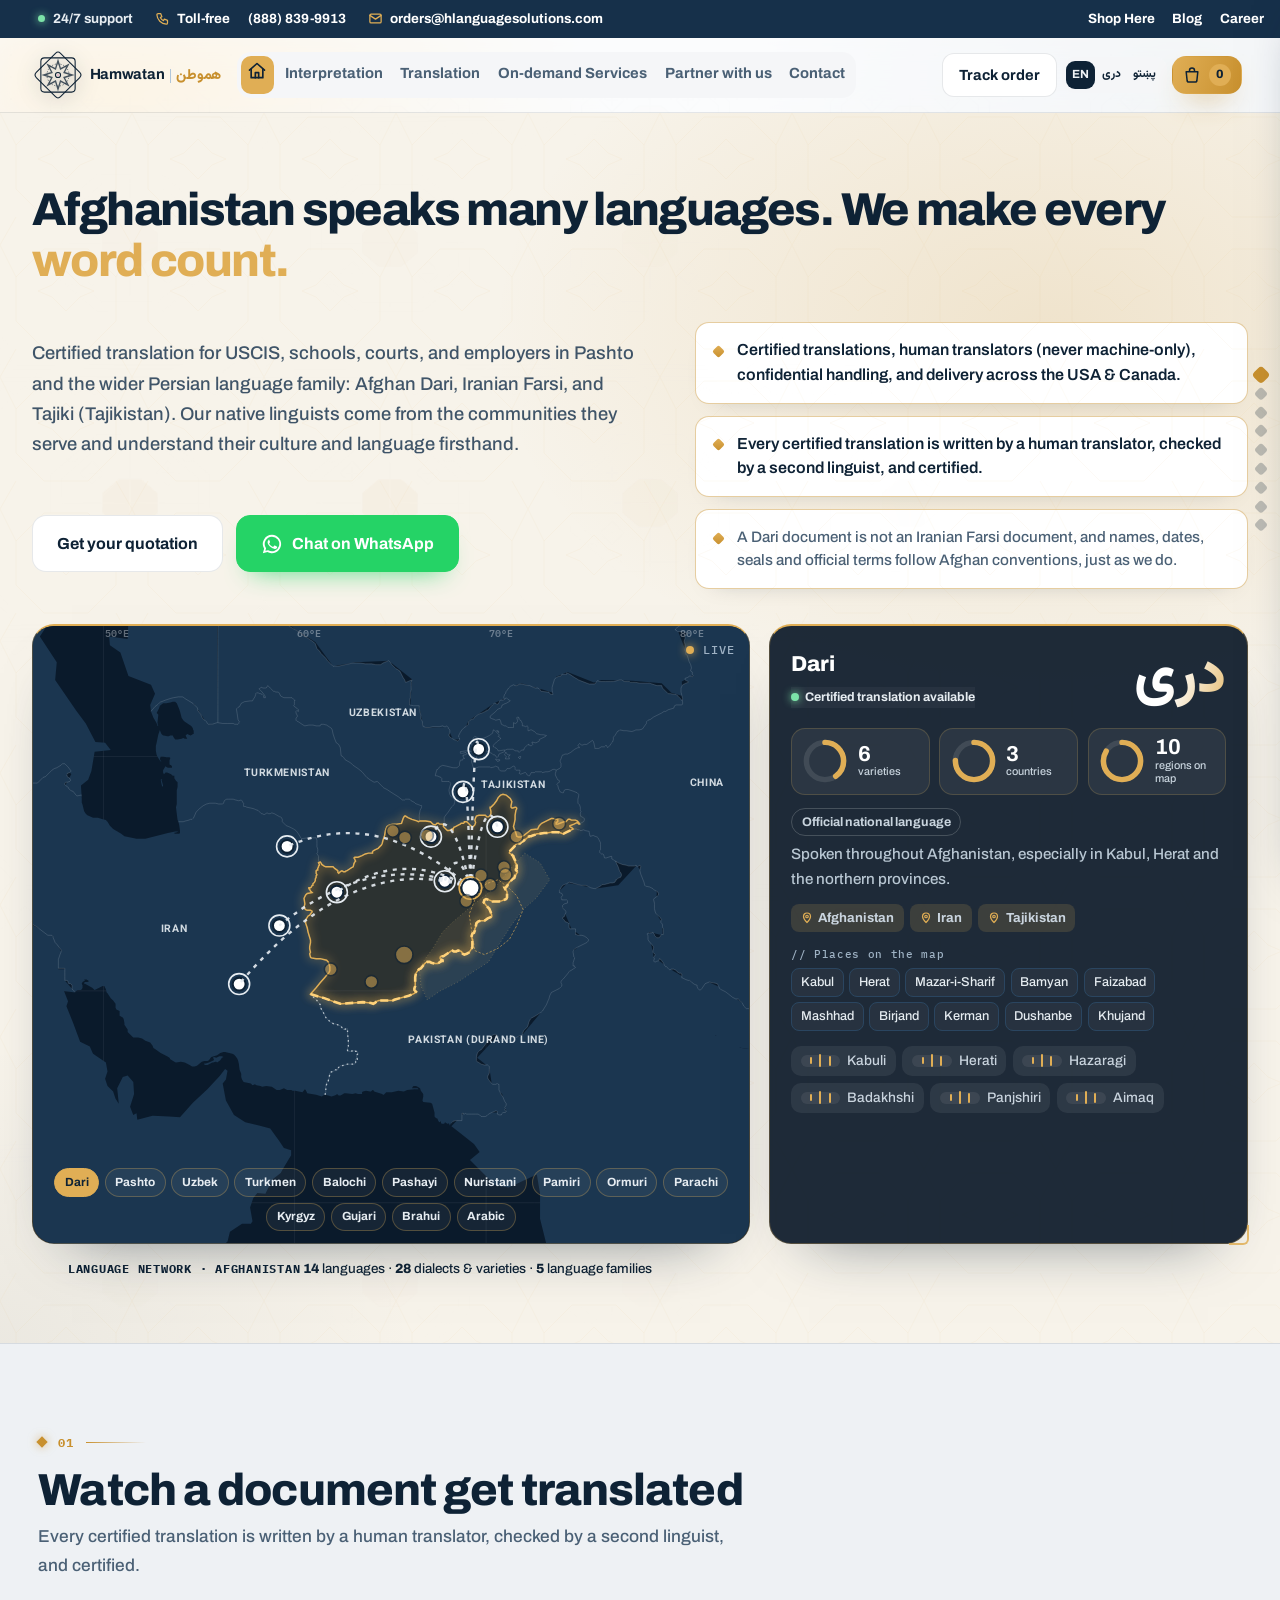
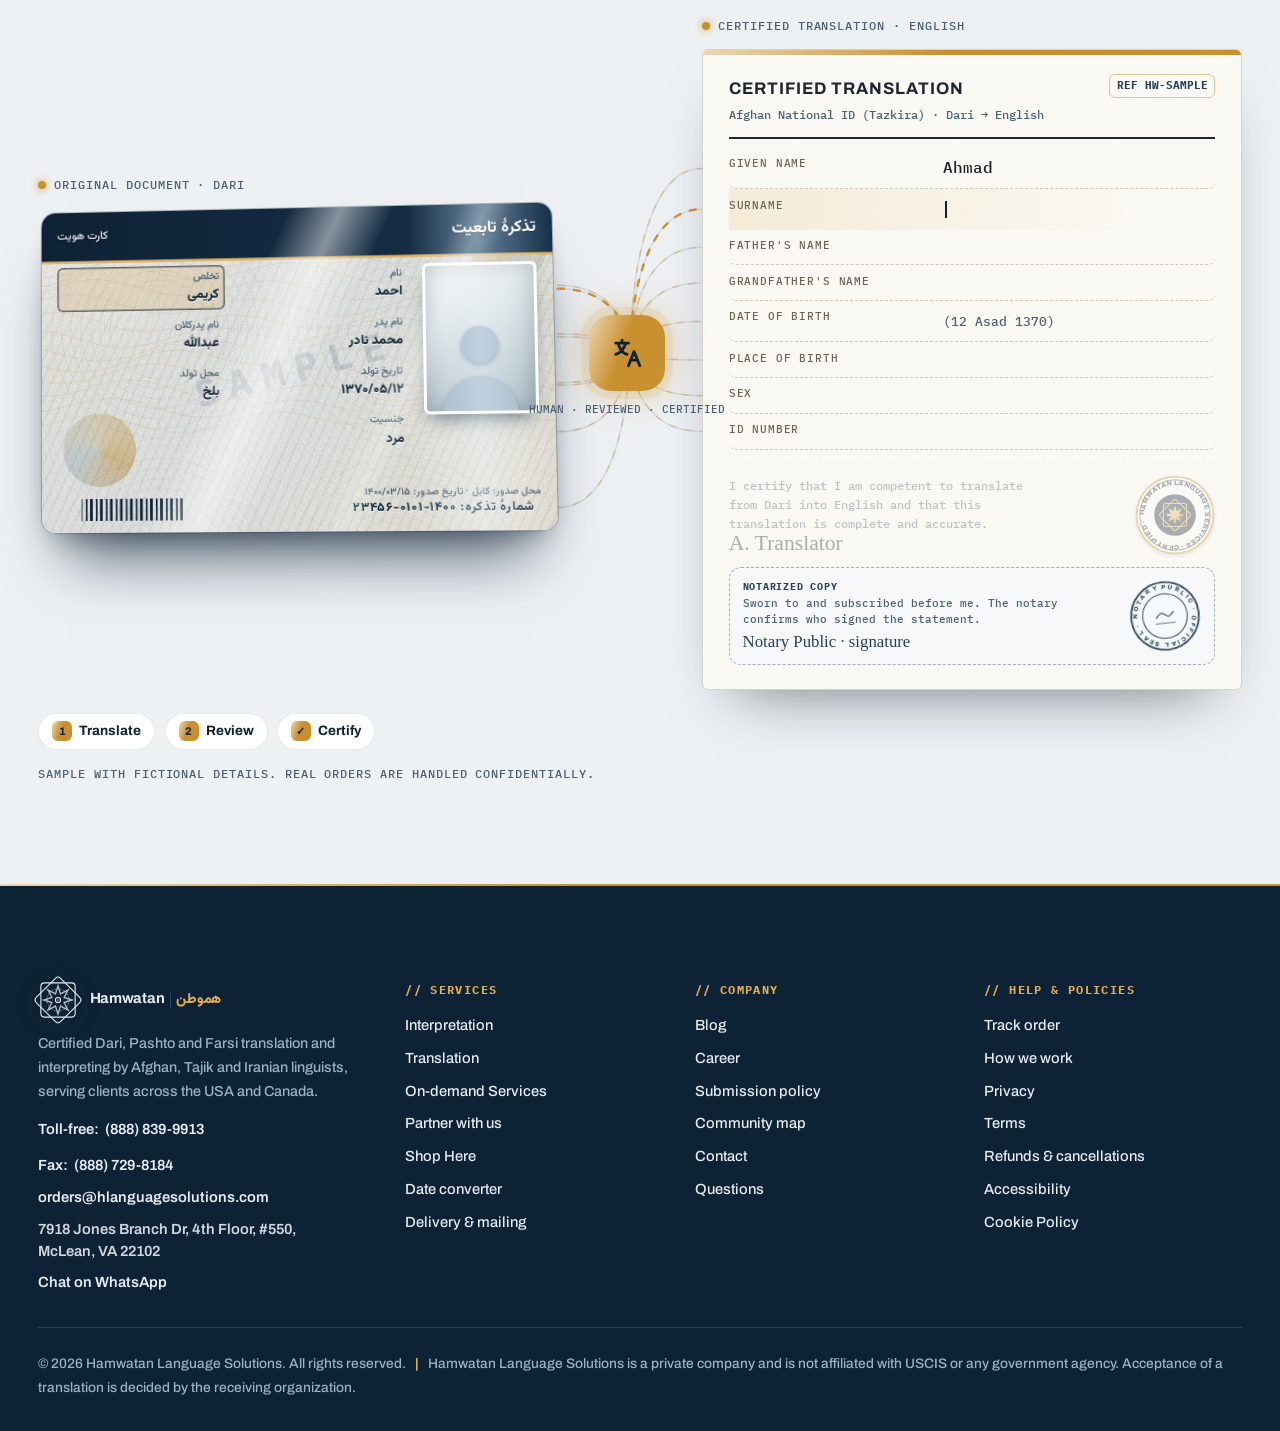
==== index.html @ f6e19a06 "Add files via upload" ====
<!DOCTYPE html>
<html lang="en" dir="ltr">
<head>
<meta charset="utf-8">
<meta name="robots" content="index, follow">
<meta name="viewport" content="width=device-width, initial-scale=1">
<title>Hamwatan Language Solutions | Certified Dari, Pashto & Farsi Translation</title>
<meta name="description" content="Certified Dari, Pashto and Farsi translation for USCIS, schools, courts and employers, by Afghan, Tajik and Iranian linguists, plus medical and community interpreting.">
<link rel="canonical" href="https://hlanguagesolutions.com/">
<meta name="keywords" content="Dari translation, Pashto translation, Farsi translation, certified translation, USCIS translation, medical interpreting, Dari interpreter, Pashto interpreter">
<meta property="og:type" content="website">
<meta property="og:site_name" content="Hamwatan Language Solutions">
<meta property="og:title" content="Hamwatan Language Solutions | Certified Dari, Pashto & Farsi Translation">
<meta property="og:description" content="Certified Dari, Pashto and Farsi translation for USCIS, schools, courts and employers, by Afghan, Tajik and Iranian linguists, plus medical and community interpreting.">
<meta property="og:url" content="https://hlanguagesolutions.com/">
<meta property="og:locale" content="en_US">
<meta property="og:locale:alternate" content="fa_AF">
<meta property="og:locale:alternate" content="ps_AF">
<meta name="twitter:card" content="summary">
<meta name="twitter:title" content="Hamwatan Language Solutions | Certified Dari, Pashto & Farsi Translation">
<meta name="twitter:description" content="Certified Dari, Pashto and Farsi translation for USCIS, schools, courts and employers, by Afghan, Tajik and Iranian linguists, plus medical and community interpreting.">
<script type="application/ld+json">{"@context": "https://schema.org", "@type": "ProfessionalService", "name": "Hamwatan Language Solutions", "url": "https://hlanguagesolutions.com/", "description": "Certified Dari, Pashto and Farsi translation for USCIS, schools, courts and employers, by Afghan, Tajik and Iranian linguists, plus medical and community interpreting.", "areaServed": ["United States", "Canada"], "knowsLanguage": ["Dari", "Pashto", "Persian"], "serviceType": ["Certified translation", "Medical interpreting", "Telephone interpreting", "Video remote interpreting", "Website localization", "Document translation for USCIS"], "availableLanguage": ["English", "Dari", "Pashto", "Persian"]}</script>
<link rel="icon" href="data:image/svg+xml,%3Csvg xmlns=%27http://www.w3.org/2000/svg%27 viewBox=%270 0 56 56%27%3E%3Crect x=%2712%27 y=%2712%27 width=%2732%27 height=%2732%27 rx=%274%27 fill=%27%230E2235%27/%3E%3Crect x=%2712%27 y=%2712%27 width=%2732%27 height=%2732%27 rx=%274%27 fill=%27%2324405A%27 transform=%27rotate(45 28 28)%27/%3E%3Ccircle cx=%2728%27 cy=%2728%27 r=%275.2%27 fill=%27%23C8902E%27/%3E%3C/svg%3E">
<link rel="preconnect" href="https://fonts.googleapis.com">
<link rel="preconnect" href="https://fonts.gstatic.com" crossorigin>
<link href="https://fonts.googleapis.com/css2?family=Archivo:wght@400;500;600;700;800;900&family=IBM+Plex+Mono:wght@500;600;700&family=Vazirmatn:wght@400;500;700;800&family=Noto+Naskh+Arabic:wght@400;700&display=swap" rel="stylesheet">
<style>
@property --ang{syntax:"<angle>";inherits:false;initial-value:0deg}
:root{
  color-scheme:light;
  --bg:#EEF1F4; --surface:#FFFFFF; --ink:#0E2235; --muted:#4A6075; --line:rgba(14,34,53,.10); --soft:#E4E9EE;
  --g1:#C8902E; --g2:#E0AE55; --g3:#C8902E; --gt:#24405A; --pt:#24405A; --coral:#C2412D;
  --grad:linear-gradient(110deg,#EAD7B0,#C8902E 45%,#C8902E);
  --deep:#FFFFFF; --deep2:#EEF1F4; --on-deep:#0E2235; --on-deep-muted:#4A6075;
  --focus:#C8902E; --r:18px;
  --latin:"Archivo","Segoe UI",Roboto,Arial,sans-serif;
  --display:"Archivo","Segoe UI",sans-serif;
  --mono:"IBM Plex Mono",ui-monospace,Consolas,monospace;
  --rtl:"Vazirmatn","Noto Naskh Arabic","Segoe UI",Tahoma,sans-serif;
}
*{box-sizing:border-box}
html{scroll-behavior:smooth;scroll-padding-top:84px}
body{overflow-x:hidden;margin:0;background:var(--bg);color:var(--ink);font:500 1.0625rem/1.65 var(--latin);-webkit-font-smoothing:antialiased}
[dir=rtl] body{font-family:var(--rtl);font-weight:400;font-size:1.08rem;line-height:1.9}
a{color:var(--g1)}
button{font:inherit;color:inherit}
:focus-visible{outline:3px solid var(--focus);outline-offset:3px;border-radius:8px}
.wrap{max-width:1200px;margin:0 auto;padding:0 1.25rem}
h1,h2,h3{margin:0 0 .6rem;line-height:1.05;font-family:var(--display);font-weight:800;letter-spacing:-.025em}
h3{font-size:1.12rem;letter-spacing:-.01em}
[dir=rtl] h1,[dir=rtl] h2,[dir=rtl] h3{font-family:var(--rtl);font-weight:800;letter-spacing:0;line-height:1.45}
h2{font-size:clamp(1.9rem,3.6vw,2.8rem)}
.gtext{background:var(--grad);-webkit-background-clip:text;background-clip:text;color:transparent}
.sub{color:var(--muted);max-width:40em;margin:0 0 2.25rem;font-size:1.08rem}
section{padding:5.5rem 0;position:relative}
main{transition:opacity .18s ease}
main.switching{opacity:.15}
.ltr{direction:ltr;unicode-bidi:isolate}
.kicker{display:inline-flex;align-items:center;gap:.5rem;font-size:.9rem;font-weight:700;color:var(--gt);margin-bottom:.9rem}
.kicker::before{content:"";width:22px;height:3px;border-radius:3px;background:var(--grad)}
.icon-tile{width:48px;height:48px;flex:none;border-radius:14px;display:grid;place-items:center;background:var(--grad);color:#0E2235;box-shadow:0 10px 24px -12px rgba(200,144,46,.8)}
.icon-tile svg{width:24px;height:24px}

/* Buttons */
.btn{position:relative;overflow:hidden;white-space:nowrap;display:inline-flex;align-items:center;justify-content:center;gap:.55rem;padding:.9rem 1.5rem;border-radius:14px;font-weight:700;text-decoration:none;border:1.5px solid transparent;cursor:pointer;transition:transform .15s ease,box-shadow .25s ease,background .25s;font-size:1rem}
.btn:hover{transform:translateY(-2px)}
.btn.primary{background:var(--grad);background-size:160% 100%;color:#0E2235;box-shadow:0 14px 30px -14px rgba(200,144,46,.9)}
.btn.primary:hover{background-position:100% 0;box-shadow:0 18px 36px -14px rgba(200,144,46,.9)}
.btn.primary::after{content:"";position:absolute;top:0;bottom:0;width:35%;left:-50%;background:linear-gradient(100deg,transparent,rgba(255,255,255,.55),transparent);transform:skewX(-20deg);transition:left .7s}
.btn.primary:hover::after{left:130%}
.btn.dark{background:var(--ink);color:var(--bg)}
.btn.ghost{border-color:var(--line);background:var(--surface);color:var(--ink)}
.btn.glass{border-color:var(--line);background:var(--surface);color:var(--ink);box-shadow:0 8px 20px -14px rgba(28,26,23,.4)}
.btn.glass:hover{border-color:var(--g1)}
.btn.small{padding:.55rem 1rem;font-size:.92rem;border-radius:12px}
.btn[disabled]{opacity:.55;cursor:not-allowed;transform:none}

/* Logo */
.logo{display:flex;align-items:center;gap:.7rem;text-decoration:none;color:inherit;margin-inline-end:auto}
.logo svg{width:46px;height:46px;flex:none;overflow:visible;filter:drop-shadow(0 6px 12px rgba(200,144,46,.35))}
.logo .wm{display:flex;flex-direction:column;line-height:1;white-space:nowrap}
.logo b{font-family:var(--display);font-weight:700;font-size:1.32rem;letter-spacing:-.02em}
.logo small{font-size:.68rem;font-weight:600;color:var(--muted);letter-spacing:.14em;text-transform:uppercase;margin-top:.3rem}
[dir=rtl] .logo b{font-family:var(--rtl);font-weight:800;font-size:1.4rem}
[dir=rtl] .logo small{letter-spacing:0;text-transform:none;font-size:.78rem}
.mark .bub{fill:url(#lg)}
.mark .wave{fill:none;stroke:#fff;stroke-width:3.4;stroke-linecap:round;stroke-dasharray:28;animation:wave 2.6s ease-in-out infinite}
@keyframes wave{0%,100%{stroke-dashoffset:0}50%{stroke-dashoffset:56}}
.mark .dot{fill:#fff;animation:blinkdot 2.6s ease-in-out infinite}
@keyframes blinkdot{50%{opacity:.25}}
.logo.intro .bub{animation:pop-in .7s cubic-bezier(.3,1.5,.5,1) both}
.logo.intro .bub.r{animation-delay:.12s}
@keyframes pop-in{from{transform:scale(.4);opacity:0}}
.mark .bub{transform-box:fill-box;transform-origin:center}

/* Header */
header{position:sticky;top:0;z-index:30;background:color-mix(in srgb,var(--surface) 78%,transparent);backdrop-filter:saturate(1.6) blur(16px);-webkit-backdrop-filter:saturate(1.6) blur(16px);border-bottom:1px solid var(--line)}
.bar{display:flex;align-items:center;gap:1rem;min-height:74px}
nav.main{display:flex;gap:.3rem;background:var(--soft);border-radius:14px;padding:4px}
nav.main a{color:var(--muted);text-decoration:none;font-size:.93rem;font-weight:600;padding:.45rem .85rem;border-radius:10px;white-space:nowrap;transition:background .2s,color .2s}
nav.main a:hover{background:var(--surface);color:var(--ink);box-shadow:0 2px 8px -4px rgba(13,19,48,.25)}
.langs{display:flex;background:var(--soft);border-radius:12px;padding:4px}
.langs button{border:0;background:none;padding:.35rem .7rem;border-radius:9px;cursor:pointer;font-size:.88rem;font-weight:700}
.langs button[data-setlang=fa],.langs button[data-setlang=ps]{font-family:var(--rtl)}
.langs button[aria-pressed=true]{background:var(--ink);color:var(--bg)}
.menu-btn{display:none;background:var(--soft);border:0;border-radius:12px;padding:.55rem .65rem;cursor:pointer}
.head-actions{display:flex;align-items:center;gap:.6rem}
@media (max-width:1180px){
  nav.main{display:none;position:absolute;top:80px;inset-inline:1rem;flex-direction:column;gap:.2rem;background:var(--surface);border:1px solid var(--line);box-shadow:0 20px 40px -20px rgba(13,19,48,.4);padding:.6rem}
  nav.main.open{display:flex}
  .menu-btn{display:block}
}
@media (max-width:640px){.head-actions .track-btn,.head-actions .order-top{display:none}.logo small{display:none}}

/* Hero */
.hero{background:radial-gradient(900px 600px at 80% 30%,#3A2A10 0%,transparent 60%),radial-gradient(700px 600px at 5% 100%,#2A1D0C 0%,transparent 60%),var(--deep);color:var(--on-deep);padding:5rem 0 6.5rem;overflow:hidden;isolation:isolate}
.hero canvas{position:absolute;inset:0;width:100%;height:100%;z-index:-1}
.hero .spot{position:absolute;width:520px;height:520px;border-radius:50%;background:radial-gradient(circle,rgba(200,144,46,.18),transparent 65%);pointer-events:none;transform:translate(-50%,-50%);left:var(--sx,70%);top:var(--sy,40%);z-index:-1;transition:left .25s ease-out,top .25s ease-out}
.hero .wrap{display:grid;grid-template-columns:1.05fr 1fr;gap:3.5rem;align-items:center}
.pill{display:inline-flex;align-items:center;gap:.6rem;padding:.4rem .9rem .4rem .45rem;border-radius:999px;background:var(--surface);border:1px solid var(--line);box-shadow:0 6px 16px -10px rgba(28,26,23,.3);font-size:.88rem;color:var(--on-deep);backdrop-filter:blur(8px)}
.pill b{background:var(--grad);color:#0E2235;border-radius:999px;padding:.12rem .6rem;font-size:.78rem}
.hero h1{font-size:clamp(2.4rem,5.4vw,4.1rem);margin:1.2rem 0 1rem}
[dir=rtl] .hero h1{font-size:clamp(2.1rem,4.6vw,3.4rem)}
.hero h1 .gtext{background-size:200% 100%;animation:flowtxt 6s ease-in-out infinite}
@keyframes flowtxt{50%{background-position:100% 0}}
.hero .lead{color:var(--on-deep-muted);font-size:1.15rem;max-width:33em}
.hero .ctas{display:flex;flex-wrap:wrap;gap:.8rem;margin:2rem 0 1.75rem}
.support-line{display:flex;flex-wrap:wrap;gap:1.4rem;color:var(--on-deep-muted);font-size:.95rem}
.support-line span{display:inline-flex;align-items:center;gap:.45rem}
.support-line svg{width:18px;height:18px;color:var(--g3)}
.support-line a{color:var(--ink);text-decoration:none;font-weight:700}
@media (max-width:920px){.hero .wrap{grid-template-columns:1fr}.hero{padding:3.5rem 0 5rem}}

/* Translation console */
.stage{position:relative}
.console{position:relative;border-radius:22px;padding:1px;background:linear-gradient(140deg,rgba(200,144,46,.9),rgba(200,144,46,.5) 40%,rgba(255,255,255,.08) 70%,rgba(14,34,53,.7));box-shadow:0 40px 80px -40px rgba(14,34,53,.5)}
.console-in{border-radius:21px;background:rgba(255,255,255,.96);backdrop-filter:blur(18px);overflow:hidden}
.c-top{display:flex;align-items:center;gap:.6rem;padding:.8rem 1rem;border-bottom:1px solid var(--line);font-size:.8rem;color:var(--muted)}
.c-top .dots{display:flex;gap:6px}
.c-top .dots i{width:10px;height:10px;border-radius:50%;background:#ff6b6b}
.c-top .dots i:nth-child(2){background:#ffcc4d}.c-top .dots i:nth-child(3){background:#C8902E}
.c-top .route{margin-inline-start:auto;display:inline-flex;align-items:center;gap:.4rem;padding:.2rem .65rem;border-radius:999px;background:var(--soft);color:var(--ink);font-weight:700}
.c-top .replay{border:0;background:none;color:var(--gt);font-weight:700;cursor:pointer;font-size:.8rem}
.c-cols{position:relative;display:grid;grid-template-columns:1fr 1fr}
.c-col{position:relative;padding:1.1rem 1.2rem 1.3rem}
.c-col.fa{direction:rtl;text-align:right;font-family:var(--rtl);border-inline-end:1px solid var(--line);overflow:hidden;background:#F8FAFB}
.c-col.en{direction:ltr;text-align:left;font-family:var(--latin)}
.c-col .t{font-weight:800;font-size:.98rem;margin-bottom:.7rem;min-height:1.5em;color:var(--ink)}
.row{padding:.35rem .55rem;margin:0 -.55rem .2rem;border-radius:8px;transition:background .3s}
.row.on{background:linear-gradient(90deg,rgba(200,144,46,.22),rgba(200,144,46,.08))}
.row .k{display:block;font-size:.72rem;color:var(--muted)}
.row .v{display:block;min-height:1.5em;font-size:.95rem;color:var(--ink)}
.row.date .v{color:var(--gt);font-weight:800}
.scan{position:absolute;inset-inline:0;top:0;height:46px;background:linear-gradient(180deg,transparent,rgba(200,144,46,.22),transparent);border-bottom:2px solid var(--g2);box-shadow:0 8px 24px rgba(200,144,46,.6);opacity:0;pointer-events:none}
.console.scanning .scan{opacity:1;animation:scan 1.8s ease-in-out infinite}
@keyframes scan{0%{transform:translateY(-46px)}100%{transform:translateY(300px)}}
.caret::after{content:"";display:inline-block;width:2px;height:1em;background:var(--g2);margin-inline-start:2px;vertical-align:-2px;animation:blink .8s steps(1) infinite}
@keyframes blink{50%{opacity:0}}
.c-foot{display:flex;align-items:center;gap:1rem;padding:.9rem 1.2rem 1.1rem;border-top:1px solid var(--line)}
.steps-mini{flex:1;display:grid;grid-template-columns:repeat(3,1fr);gap:.5rem}
.sm{font-size:.72rem;color:var(--muted)}
.sm .sbar{height:5px;border-radius:5px;background:var(--soft);overflow:hidden;margin-top:.35rem}
.sm .sbar i{display:block;height:100%;width:0;background:var(--grad);transition:width .8s ease}
.sm.done{color:var(--ink)}
.badge-cert{display:flex;align-items:center;gap:.4rem;font-size:.8rem;font-weight:800;color:#0E2235;background:var(--grad);border-radius:999px;padding:.35rem .8rem;opacity:0;transform:scale(.6);transition:all .45s cubic-bezier(.3,1.6,.5,1)}
.badge-cert.show{opacity:1;transform:none}
.fchip{position:absolute;z-index:3;display:flex;align-items:center;gap:.5rem;padding:.55rem .9rem;border-radius:12px;background:rgba(255,255,255,.95);backdrop-filter:blur(10px);border:1px solid rgba(14,34,53,.35);color:var(--ink);box-shadow:0 18px 36px -18px rgba(28,26,23,.45);font-size:.85rem;font-weight:700;white-space:nowrap;opacity:0;transform:translateY(12px) scale(.9);transition:opacity .45s,transform .5s cubic-bezier(.3,1.5,.5,1)}
.fchip.show{opacity:1;transform:none;animation:bob 4s ease-in-out infinite .6s}
@keyframes bob{50%{transform:translateY(-6px)}}
.fchip i{display:grid;place-items:center;width:24px;height:24px;border-radius:8px;background:var(--grad);color:#0E2235;font-style:normal}
.fchip i svg{width:13px;height:13px}
.fchip.c1{top:-56px;inset-inline-start:0}
.fchip.c2{top:-56px;inset-inline-end:0}
.fchip.c3{bottom:-26px;inset-inline-start:22%}
@media (max-width:920px){.stage{margin-top:3.5rem}}
@media (max-width:520px){.c-cols{grid-template-columns:1fr}.c-col.fa{border-inline-end:0;border-bottom:1px solid rgba(255,255,255,.08)}.fchip{font-size:.74rem}.fchip.c2{top:-104px;inset-inline-end:auto;inset-inline-start:0}.stage{margin-top:6.5rem}}

/* Ticker */
.ticker{background:var(--ink);color:var(--bg);overflow:hidden;padding:1rem 0;border-block:1px solid var(--line)}
.ticker .track{display:flex;gap:3rem;width:max-content;animation:tick 30s linear infinite}
[dir=rtl] .ticker .track{animation-name:tick-rtl}
.ticker:hover .track{animation-play-state:paused}
@keyframes tick{to{transform:translateX(-50%)}}
@keyframes tick-rtl{to{transform:translateX(50%)}}
.ticker span{display:inline-flex;align-items:center;gap:.7rem;font-family:var(--display);font-weight:700;font-size:1.25rem;white-space:nowrap}
.ticker span i{font-style:normal;font-family:var(--rtl);font-weight:700;opacity:.65}
.ticker span::after{content:"";width:8px;height:8px;border-radius:50%;background:var(--grad);margin-inline-start:2.3rem}

/* Bento */
.bento{display:grid;grid-template-columns:repeat(12,1fr);gap:1.2rem;align-items:stretch}
.cell{position:relative;padding:1.8rem;overflow:hidden;background:var(--surface);box-shadow:0 0 0 1px var(--line);transition:background .4s,box-shadow .4s}
.cell:hover{background:linear-gradient(160deg,var(--surface),color-mix(in srgb,var(--g2) 10%,var(--surface)))}
.cell p{color:var(--muted);margin:0;max-width:30em}
.cell.a{grid-column-start:1;grid-column-end:8;grid-row-start:1;grid-row-end:3;--c:40px;padding:2.4rem 2.6rem;background:radial-gradient(520px 320px at 88% 80%,rgba(200,144,46,.2),transparent 70%),linear-gradient(160deg,#FFFFFF,#EEF3F7)}
.cell.b{grid-column:8 / span 5;border-radius:50% 50% 26px 26px / 70px 70px 26px 26px;padding-top:3rem}
.cell.c{grid-column:8 / span 5;border-radius:26px 110px 26px 110px}
.cell.d{grid-column:1 / span 12;--c:28px;background:linear-gradient(100deg,#FFFFFF 40%,#F6EBD6)}
.cell.a,.cell.d{box-shadow:none;clip-path:polygon(var(--c) 0,calc(100% - var(--c)) 0,100% var(--c),100% calc(100% - var(--c)),calc(100% - var(--c)) 100%,var(--c) 100%,0 calc(100% - var(--c)),0 var(--c))}
.cell.a::before,.cell.d::before{content:"";position:absolute;inset:0;pointer-events:none;background:linear-gradient(135deg,rgba(200,144,46,.55),transparent 35%,transparent 65%,rgba(200,144,46,.35));-webkit-mask:linear-gradient(#000 0 0) content-box,linear-gradient(#000 0 0);-webkit-mask-composite:xor;mask-composite:exclude;padding:1px;border-radius:0}
@media (max-width:960px){.bento{grid-template-columns:1fr 1fr}.cell.a{grid-column:1 / -1;grid-row:auto}.cell.d{grid-column:1 / -1}.cell.b,.cell.c{grid-column:span 1}}
@media (max-width:600px){.bento{grid-template-columns:1fr}.cell{grid-column:1 / -1 !important;grid-row:auto !important}}
.orbit{position:relative;width:min(340px,100%);aspect-ratio:1;margin:1.2rem auto 0}
.orbit .core{position:absolute;inset:36%;border-radius:50%;background:#FFFFFF;border:1.5px solid rgba(200,144,46,.6);display:grid;place-items:center;box-shadow:0 0 0 10px color-mix(in srgb,var(--g2) 12%,transparent),0 0 60px rgba(200,144,46,.55)}
.orbit .core svg{width:56%;height:56%}
.orbit .ring{position:absolute;inset:0;border-radius:50%;border:1.5px dashed color-mix(in srgb,var(--g1) 35%,transparent);animation:spin 26s linear infinite}
.orbit .ring.r2{inset:15%;animation-duration:18s;animation-direction:reverse}
.orbit .tag{position:absolute;left:50%;top:0;transform:translate(-50%,-50%);padding:.35rem .8rem;border-radius:999px;background:var(--surface);border:1px solid var(--line);box-shadow:0 8px 20px -10px rgba(13,19,48,.35);font-weight:700;font-size:.9rem;white-space:nowrap;z-index:2}
.orbit .tag i{font-style:normal;font-family:var(--rtl);color:var(--gt);margin-inline-start:.3rem}
@keyframes spin{to{transform:rotate(360deg)}}
.pipeline{display:flex;align-items:center;gap:.5rem;margin-top:1.5rem}
.pipeline .n{width:40px;height:40px;border-radius:12px;display:grid;place-items:center;background:var(--soft);color:var(--muted);font-weight:800;transition:all .4s}
.pipeline .n.on{background:var(--grad);color:#0E2235;box-shadow:0 8px 18px -8px rgba(200,144,46,.9)}
.pipeline .ln{flex:1;height:4px;border-radius:4px;background:var(--soft);overflow:hidden}
.pipeline .ln i{display:block;height:100%;width:0;background:var(--grad);transition:width .6s ease}
.today{margin-top:1.25rem;padding:1rem;border-radius:14px;background:var(--soft)}
.today .lb{font-size:.78rem;color:var(--muted);font-weight:700}
.today .sh{font-family:var(--display);font-weight:700;font-size:1.35rem;color:var(--gt)}
.today .gr{font-weight:700}
.diff{display:flex;flex-wrap:wrap;align-items:center;gap:.6rem 1rem;margin-top:1rem;font-family:var(--display);font-size:1.15rem}
.diff del{color:var(--coral);text-decoration-thickness:2px}
.diff ins{text-decoration:none;color:var(--g1);background:color-mix(in srgb,var(--g3) 22%,transparent);padding:.1rem .5rem;border-radius:8px}
.cell.d{display:grid;grid-template-columns:auto 1fr auto;gap:1.5rem;align-items:center}
@media (max-width:760px){.cell.d{grid-template-columns:1fr}}

.orbit .core .dot{fill:#C8902E}
.orbit .core svg{overflow:visible}

/* Documents */
.docs-sec{background:var(--surface);border-block:1px solid var(--line)}
.doc-grid{display:grid;grid-template-columns:repeat(auto-fill,minmax(210px,1fr));gap:1rem}
.doc-card{--mx:50%;--my:0%;position:relative;display:flex;flex-direction:column;align-items:flex-start;text-align:start;border-radius:20px;padding:1.4rem;cursor:pointer;background:radial-gradient(300px circle at var(--mx) var(--my),color-mix(in srgb,var(--g2) 16%,transparent),transparent 60%),var(--bg);border:1px solid var(--line);transition:transform .2s ease,border-color .25s,box-shadow .25s}
.doc-card:hover{border-color:var(--g2);box-shadow:0 24px 40px -26px rgba(200,144,46,.9)}
.doc-card .icon-tile{width:44px;height:44px;border-radius:13px;margin-bottom:1rem}
.doc-card .icon-tile svg{width:22px;height:22px}
.doc-card b{display:block;font-size:1.02rem;margin-bottom:.3rem}
.doc-card{height:100%;justify-content:flex-start}
.doc-card .dcart{display:inline-flex;margin-top:auto!important;padding-top:.8rem}
.doc-wrap{display:flex;flex-direction:column;gap:.6rem}
.doc-add{width:100%;justify-content:center}
#order{display:none!important}
.doc-card .arrow,.doc-card:hover .arrow,.doc-card:focus-visible .arrow{display:none!important}
.doc-card .dpair{display:inline-block;font-size:.78rem;font-weight:700;color:var(--gt);background:var(--soft);border-radius:999px;padding:.2rem .65rem;margin:0 0 .5rem}
.doc-card span.d{display:block;color:var(--muted);font-size:.9rem;line-height:1.5}
.doc-card .arrow{position:absolute;top:1.3rem;inset-inline-end:1.2rem;width:30px;height:30px;border-radius:9px;display:grid;place-items:center;background:var(--surface);border:1px solid var(--line);color:var(--g1);opacity:0;transform:scale(.8);transition:all .25s}
.doc-card:hover .arrow{opacity:1;transform:none}
[dir=rtl] .doc-card .arrow svg{transform:scaleX(-1)}

/* Process */
.proc{position:relative;display:grid;grid-template-columns:repeat(4,1fr);gap:1.25rem}
.proc-line{position:absolute;top:34px;inset-inline:10%;height:2px;background:linear-gradient(90deg,var(--g1),var(--g2),var(--g3));opacity:.35}
.proc-line::after{content:"";position:absolute;top:50%;width:70px;height:6px;margin-top:-3px;border-radius:6px;background:var(--grad);box-shadow:0 0 18px var(--g2);animation:pkt 3.6s cubic-bezier(.6,0,.4,1) infinite}
@keyframes pkt{0%{left:0}100%{left:calc(100% - 70px)}}
[dir=rtl] .proc-line::after{animation-name:pkt-rtl}
@keyframes pkt-rtl{0%{left:calc(100% - 70px)}100%{left:0}}
.pstep{position:relative;padding:0 .4rem}
.pstep .icon-tile{width:68px;height:68px;border-radius:20px;margin-bottom:1.2rem;position:relative}
.pstep .icon-tile svg{width:30px;height:30px}
.pstep .num{position:absolute;top:-8px;inset-inline-end:-8px;width:26px;height:26px;border-radius:50%;background:var(--ink);color:var(--bg);font-size:.78rem;font-weight:800;display:grid;place-items:center}
.pstep p{color:var(--muted);margin:0;font-size:.96rem}
@media (max-width:860px){.proc{grid-template-columns:1fr 1fr;row-gap:2.5rem}.proc-line{display:none}}
@media (max-width:480px){.proc{grid-template-columns:1fr}}

/* Converter */
.converter .grid{display:grid;grid-template-columns:1fr 1.1fr;gap:3rem;align-items:center}
.conv-box{position:relative;overflow:hidden;min-height:340px;border-radius:26px;padding:2rem;color:var(--ink);background:radial-gradient(600px 400px at 100% 100%,rgba(200,144,46,.35),transparent 60%),radial-gradient(500px 300px at 0 0,rgba(200,144,46,.18),transparent 60%),#FFFFFF;border:1px solid rgba(14,34,53,.22);box-shadow:0 30px 70px -40px rgba(14,34,53,.5)}
.conv-box::before{content:"";position:absolute;inset:0;background-image:linear-gradient(rgba(28,26,23,.05) 1px,transparent 1px),linear-gradient(90deg,rgba(28,26,23,.05) 1px,transparent 1px);background-size:28px 28px;-webkit-mask:radial-gradient(circle at 70% 60%,#000,transparent 75%);mask:radial-gradient(circle at 70% 60%,#000,transparent 75%)}
.astro{position:absolute;width:420px;height:420px;inset-inline-end:-150px;bottom:-190px;opacity:.9;pointer-events:none}
.astro .ring{transition:transform 1s cubic-bezier(.3,1.3,.5,1);transform-origin:210px 210px}
.astro text{font-size:15px;fill:rgba(28,26,23,.45);font-family:var(--latin);font-weight:600}
[dir=rtl] .astro text{font-family:var(--rtl)}
.astro text.on{fill:#24405A;font-weight:800}
.astro .pointer{fill:#C8902E}
.conv-inputs{position:relative;display:grid;grid-template-columns:1fr 1.4fr .8fr;gap:.75rem;max-width:420px}
.conv-inputs label{display:block;font-size:.82rem;color:var(--on-deep-muted);margin-bottom:.3rem}
.conv-box .conv-inputs input,.conv-box .conv-inputs select{height:52px;width:100%;padding:.75rem;border-radius:12px;border:1.5px solid var(--line);background:rgba(255,255,255,.85);color:var(--ink);font:inherit;font-size:1.05rem;backdrop-filter:blur(6px)}
.conv-box .conv-inputs input:focus,.conv-box .conv-inputs select:focus{outline:none;border-color:var(--g2);box-shadow:0 0 0 3px rgba(200,144,46,.25)}
.conv-inputs select option{color:#141416}
.conv-out{position:relative;margin-top:1.6rem;padding-top:1.4rem;border-top:1px solid var(--line);min-height:110px;max-width:420px}
.conv-out .lbl{font-size:.85rem;color:var(--on-deep-muted)}
.conv-out .big{font-family:var(--display);font-weight:700;font-size:clamp(1.9rem,4vw,2.7rem);line-height:1.2;direction:ltr;unicode-bidi:isolate;display:block;transition:opacity .2s;background:linear-gradient(110deg,#1C1A17,#24405A);-webkit-background-clip:text;background-clip:text;color:transparent}
[dir=rtl] .conv-out .big{text-align:right}
.conv-out .loc{color:var(--gt);font-size:1.05rem;margin-top:.2rem;font-weight:700}
.conv-out .err{color:var(--coral)}
@media (max-width:920px){.converter .grid{grid-template-columns:1fr}}
@media (max-width:480px){.conv-inputs{grid-template-columns:1fr 1fr}.conv-inputs .m{grid-column:1/-1}.astro{opacity:.35}}

/* Order */
.order{background:var(--surface);border-block:1px solid var(--line)}
.order-grid{display:grid;grid-template-columns:1.5fr 1fr;gap:2.5rem;align-items:start}
.stepper{display:flex;gap:.5rem;margin-bottom:1.75rem}
.stepper button{flex:1;display:flex;flex-direction:column;gap:.5rem;background:none;border:0;padding:0;cursor:pointer;text-align:start;color:var(--muted);font-size:.92rem;font-weight:700}
.stepper button::before{content:"";height:6px;border-radius:6px;background:var(--soft);transition:background .3s}
.stepper button.done::before,.stepper button.cur::before{background:var(--grad)}
.stepper button.cur{color:var(--ink)}
.panel{display:none;animation:fadein .3s ease}
.panel.cur{display:block}
@keyframes fadein{from{opacity:0;transform:translateY(6px)}}
.field{margin-bottom:1.1rem}
label.l{display:block;font-weight:700;margin-bottom:.35rem;font-size:.95rem}
.hint{display:block;color:var(--muted);font-size:.86rem;margin-top:.3rem;font-weight:500}
input[type=text],input[type=email],input[type=tel],input[type=number],input[type=date],input[type=time],select,textarea{width:100%;padding:.85rem .95rem;border:1.5px solid var(--line);border-radius:12px;background:var(--bg);color:var(--ink);font:inherit;transition:border-color .2s,box-shadow .2s}
input:focus,select:focus,textarea:focus{outline:none;border-color:var(--g1);box-shadow:0 0 0 4px color-mix(in srgb,var(--g1) 18%,transparent)}
textarea{min-height:96px;resize:vertical}
.row2{display:grid;grid-template-columns:1fr 1fr;gap:1rem}
@media (max-width:560px){.row2{grid-template-columns:1fr}}
.pages{display:flex;align-items:center;gap:.5rem;max-width:220px}
.pages button{width:48px;height:48px;flex:none;border-radius:12px;border:1.5px solid var(--line);background:var(--bg);cursor:pointer;font-size:1.3rem}
.pages input{text-align:center;font-weight:800;font-size:1.1rem}
.speeds{display:grid;grid-template-columns:repeat(3,1fr);gap:.6rem}
.opt{position:relative}
.opt input{position:absolute;opacity:0}
.opt span{display:block;height:100%;padding:.9rem;border:1.5px solid var(--line);border-radius:14px;cursor:pointer;transition:border-color .2s,background .2s,box-shadow .2s;font-size:.9rem}
.opt span b{display:block;font-size:1rem;margin-bottom:.15rem}
.opt input:checked+span{border-color:var(--g1);background:color-mix(in srgb,var(--g1) 7%,var(--surface));box-shadow:0 0 0 4px color-mix(in srgb,var(--g1) 12%,transparent)}
.opt input:focus-visible+span{outline:3px solid var(--focus);outline-offset:2px}
@media (max-width:560px){.speeds{grid-template-columns:1fr}}
.addons{display:grid;gap:.6rem}
.toggle{display:flex;align-items:center;justify-content:space-between;gap:1rem;padding:.85rem 1rem;border:1.5px solid var(--line);border-radius:14px;cursor:pointer}
.toggle input{appearance:none;width:46px;height:27px;flex:none;border-radius:99px;background:var(--line);position:relative;cursor:pointer;transition:background .2s}
.toggle input::after{content:"";position:absolute;top:3.5px;inset-inline-start:3.5px;width:20px;height:20px;border-radius:50%;background:#fff;box-shadow:0 1px 3px rgba(0,0,0,.25);transition:transform .2s}
.toggle input:checked{background:var(--grad)}
.toggle input:checked::after{transform:translateX(19px)}
[dir=rtl] .toggle input:checked::after{transform:translateX(-19px)}
.toggle em{font-style:normal;color:var(--muted);font-size:.9rem;white-space:nowrap}
.drop{display:block;border:2px dashed var(--line);border-radius:18px;padding:2.2rem;text-align:center;cursor:pointer;transition:border-color .2s,background .2s;background:var(--bg)}
.drop.over{border-color:var(--g2);background:color-mix(in srgb,var(--g2) 8%,var(--bg))}
.drop svg{width:44px;height:44px;color:var(--g1)}
.drop b{display:block;margin:.5rem 0 .2rem}
.files{list-style:none;padding:0;margin:1rem 0 0}
.files li{display:flex;align-items:center;gap:.75rem;padding:.65rem .85rem;border:1.5px solid var(--line);border-radius:12px;margin-bottom:.5rem;animation:fadein .25s}
.files li span{flex:1;overflow:hidden;text-overflow:ellipsis;white-space:nowrap;direction:ltr;text-align:start}
.files li small{color:var(--muted)}
.files li button{border:0;background:none;color:var(--coral);cursor:pointer;font-weight:800}
.ferr{color:var(--coral);font-size:.9rem;margin-top:.5rem;min-height:1.2em}
.check{display:flex;gap:.6rem;align-items:flex-start;margin:.5rem 0 1rem}
.check input{margin-top:.4rem;width:18px;height:18px;flex:none;accent-color:var(--g1)}
.nav-btns{display:flex;justify-content:space-between;gap:1rem;margin-top:1.5rem}
.btn.blue{background:var(--ink);color:var(--bg)}
.btn.line{border-color:var(--line);background:var(--surface);color:var(--ink)}
.summary{position:sticky;top:96px;border-radius:24px;padding:2px;background:conic-gradient(from var(--ang),#C8902E,#E0AE55,#C8902E,#C8902E);animation:rot 6s linear infinite}
@keyframes rot{to{--ang:360deg}}
.summary-in{border-radius:22px;padding:1.75rem;background:#FFFFFF;color:var(--ink)}
.summary .lbl{color:var(--on-deep-muted);font-size:.95rem}
.total{display:block;font-family:var(--display);font-weight:700;font-size:3.4rem;line-height:1.05;margin:.2rem 0 1rem;direction:ltr;unicode-bidi:isolate;background:linear-gradient(110deg,#1C1A17,#24405A);-webkit-background-clip:text;background-clip:text;color:transparent}
[dir=rtl] .total{text-align:right}
.summary table{width:100%;border-collapse:collapse;font-size:.93rem;margin-bottom:1rem}
.summary td{padding:.5rem 0;border-bottom:1px solid var(--line)}
.summary td:last-child{text-align:end;white-space:nowrap}
.summary tr.disc td{color:#24405A;font-weight:700}
.summary .note{font-size:.86rem;color:var(--on-deep-muted);margin:0}
.nudge{margin-top:1rem;padding:.8rem 1rem;border-radius:14px;background:rgba(14,34,53,.1);border:1px solid rgba(14,34,53,.3);font-size:.9rem}
.done-box{text-align:center;padding:2rem 1rem}
.done-box .icon-tile{width:80px;height:80px;border-radius:24px;margin:0 auto 1.2rem;animation:pop .5s cubic-bezier(.2,.9,.3,1.4)}
.done-box .icon-tile svg{width:36px;height:36px}
.order-no{display:inline-block;font-family:var(--display);font-weight:700;font-size:1.8rem;letter-spacing:.04em;padding:.35rem 1rem;border:2px dashed var(--g1);border-radius:14px;margin:.5rem 0 1rem;direction:ltr;color:var(--gt)}
.msg-err{color:var(--coral);margin-top:1rem}
.hp{position:absolute;width:1px;height:1px;overflow:hidden;clip:rect(0 0 0 0);white-space:nowrap}
@media (max-width:960px){.order-grid{grid-template-columns:1fr}.summary{position:static}}

/* Interpreting */
.svc-grid{display:grid;grid-template-columns:repeat(3,1fr);gap:1.1rem;margin-bottom:2rem}
.svc{position:relative;padding:1.75rem;border-radius:22px;background:var(--surface);border:1px solid var(--line);overflow:hidden}
.svc::after{content:"";position:absolute;width:180px;height:180px;border-radius:50%;inset-inline-end:-60px;top:-60px;background:radial-gradient(circle,color-mix(in srgb,var(--g2) 22%,transparent),transparent 70%)}
.svc .icon-tile{margin-bottom:1.1rem}
.svc p{margin:0;color:var(--muted)}
.chip{display:inline-flex;align-items:center;gap:.45rem;border:1.5px solid var(--line);border-radius:999px;padding:.35rem 1rem;font-weight:700;font-size:.92rem;background:var(--surface)}
.modes{display:flex;flex-wrap:wrap;gap:.5rem;margin-bottom:1.5rem}
@media (max-width:860px){.svc-grid{grid-template-columns:1fr}}

/* Partners */
.partners{color:var(--ink);background:radial-gradient(800px 500px at 90% 10%,rgba(200,144,46,.22),transparent 60%),radial-gradient(700px 500px at 0 100%,rgba(14,34,53,.12),transparent 60%),#F8FAFB;overflow:hidden}
.partners .grid{position:relative;display:grid;grid-template-columns:1.2fr 1fr;gap:3rem;align-items:center}
.partners .sub{color:var(--on-deep-muted)}
.partners .kicker{color:var(--g2)}
.glass{background:rgba(255,255,255,.8);backdrop-filter:blur(12px);border:1px solid var(--line);box-shadow:0 20px 40px -30px rgba(28,26,23,.4);border-radius:22px;padding:.6rem 1.5rem}
.partners ul{list-style:none;padding:0;margin:0}
.partners li{display:flex;gap:.8rem;align-items:center;padding:1rem 0;border-bottom:1px solid var(--line)}
.partners li:last-child{border-bottom:0}
.partners li svg{width:22px;height:22px;color:var(--gt);flex:none}
@media (max-width:860px){.partners .grid{grid-template-columns:1fr}}

/* Reviews */
.rev-grid{display:grid;grid-template-columns:repeat(auto-fill,minmax(280px,1fr));gap:1rem}
.rev{padding:1.5rem;border-radius:var(--r);background:var(--surface);border:1px solid var(--line)}
.rev .stars{color:#F5B83D;letter-spacing:.1em}
.rev p{margin:.6rem 0}
.rev small{color:var(--muted)}

/* Support */
.support .box{display:grid;grid-template-columns:auto 1fr auto;gap:2rem;align-items:center;padding:2.25rem;border-radius:26px;background:var(--surface);border:1px solid var(--line)}
.clock{width:88px;height:88px}
.support .actions{display:flex;flex-wrap:wrap;gap:.6rem}
@media (max-width:860px){.support .box{grid-template-columns:1fr}}

/* FAQ */
.faq-list{max-width:840px;display:grid;gap:.7rem}
.faq details{border:1px solid var(--line);border-radius:16px;background:var(--surface);padding:0 1.25rem;transition:box-shadow .25s}
.faq details[open]{box-shadow:0 18px 34px -26px rgba(200,144,46,.6)}
.faq summary{list-style:none;display:flex;justify-content:space-between;gap:1rem;align-items:center;padding:1.15rem 0;cursor:pointer;font-weight:700;font-size:1.05rem}
.faq summary::-webkit-details-marker{display:none}
.faq summary::after{content:"+";flex:none;width:30px;height:30px;border-radius:10px;display:grid;place-items:center;background:var(--soft);color:var(--g1);font-size:1.3rem;transition:transform .3s,background .3s}
.faq details[open] summary::after{transform:rotate(45deg);background:var(--grad);color:#0E2235}
.faq details p{margin:0 0 1.2rem;color:var(--muted);animation:fadein .3s}

/* Dialogs */
dialog{border:0;border-radius:24px;padding:0;max-width:560px;width:calc(100% - 2rem);background:var(--surface);color:var(--ink);box-shadow:0 40px 90px -20px rgba(7,11,36,.6)}
dialog::backdrop{background:rgba(7,11,36,.55);backdrop-filter:blur(6px)}
dialog[open]{animation:pop .3s cubic-bezier(.2,.9,.3,1.2)}
@keyframes pop{from{transform:translateY(12px) scale(.96);opacity:0}}
.dlg-body{padding:2rem}
.dlg-x{position:absolute;inset-inline-end:1rem;top:1rem;width:38px;height:38px;border-radius:12px;border:0;background:var(--soft);cursor:pointer;font-size:1.3rem;line-height:1}
#docDlgIcon{margin-bottom:1rem}
.ticks{list-style:none;padding:0;margin:1rem 0 1.5rem}
.ticks li{display:flex;gap:.6rem;align-items:flex-start;margin-bottom:.5rem}
.ticks li::before{content:"✓";flex:none;width:22px;height:22px;border-radius:7px;display:grid;place-items:center;background:var(--grad);color:#0E2235;font-size:.75rem;font-weight:800;margin-top:.15rem}
.price-tag{display:flex;align-items:baseline;gap:.4rem;margin-bottom:1.25rem}
.price-tag b{font-family:var(--display);font-weight:700;font-size:2rem}
.price-tag span{color:var(--muted)}

/* Footer */
footer{background:#EEF1F4;color:var(--muted);padding:3.5rem 0 2rem;font-size:.94rem;position:relative;overflow:hidden}
footer::before{content:"";position:absolute;inset-inline:0;top:0;height:2px;background:var(--grad)}
footer .top{display:flex;flex-wrap:wrap;justify-content:space-between;gap:2rem;padding-bottom:2rem;border-bottom:1px solid var(--line)}
footer .logo{color:var(--on-deep)}
footer .logo small{color:var(--on-deep-muted)}
footer a{color:var(--on-deep)}
footer .links{display:flex;flex-wrap:wrap;gap:1.25rem;align-items:center}
footer .bottom{display:flex;flex-wrap:wrap;justify-content:space-between;gap:1rem;padding-top:1.5rem;font-size:.86rem}
.wa-float{position:fixed;bottom:1.25rem;inset-inline-end:1.25rem;z-index:40;width:60px;height:60px;border-radius:18px;background:#25D366;color:#fff;display:grid;place-items:center;box-shadow:0 14px 30px -10px rgba(0,0,0,.4);transition:transform .2s}
.wa-float:hover{transform:scale(1.08) rotate(-4deg)}
.wa-float svg{width:32px;height:32px}


/* ===== Futuristic layer ===== */
body{background:var(--bg)}
section{border-top:1px solid var(--line)}
.mono{font-family:var(--mono);font-size:.74rem;letter-spacing:.08em;text-transform:uppercase;color:var(--muted)}
[dir=rtl] .mono{font-family:var(--rtl);letter-spacing:0;text-transform:none;font-size:.85rem}
.grid-bg{position:absolute;inset:0;pointer-events:none;background-image:linear-gradient(rgba(28,26,23,.05) 1px,transparent 1px),linear-gradient(90deg,rgba(28,26,23,.05) 1px,transparent 1px);background-size:44px 44px;-webkit-mask:radial-gradient(ellipse at 60% 40%,#000 20%,transparent 75%);mask:radial-gradient(ellipse at 60% 40%,#000 20%,transparent 75%)}
.brackets{position:relative}
.brackets::before,.brackets::after{content:"";position:absolute;width:18px;height:18px;border:2px solid var(--g1);pointer-events:none;opacity:.85}
.brackets::before{top:-1px;left:-1px;border-right:0;border-bottom:0;border-top-left-radius:6px}
.brackets::after{bottom:-1px;right:-1px;border-left:0;border-top:0;border-bottom-right-radius:6px}

/* Star logo */
.star .sq{fill:url(#sg)}
.star .in{fill:none;stroke:#C8902E;stroke-width:2}
.star .ctr{fill:#C8902E}
.star .spin{transform-box:view-box;transform-origin:24px 24px;transition:transform .8s cubic-bezier(.3,1.4,.5,1)}
.logo:hover .star .spin{transform:rotate(45deg)}
.logo.intro .star{animation:starin 1s cubic-bezier(.3,1.4,.5,1) both}
@keyframes starin{from{transform:rotate(-90deg) scale(.4);opacity:0}}
.logo svg{filter:drop-shadow(0 4px 10px rgba(14,34,53,.35))}

/* Hero network */
.hero{background:radial-gradient(900px 600px at 72% 45%,rgba(200,144,46,.16),transparent 60%),radial-gradient(700px 500px at 0% 100%,rgba(14,34,53,.08),transparent 60%),var(--bg);padding:3.5rem 0 4rem;min-height:calc(100vh - 74px);display:flex;align-items:center;border-top:0}
.hero .wrap{width:100%;grid-template-columns:.85fr 1.15fr;gap:2.5rem;align-items:start}
.hero .graph-frame{position:sticky;top:100px}
.hero h1{font-size:clamp(2.2rem,4.4vw,3.6rem);margin:1rem 0 1rem}
[dir=rtl] .hero h1{font-size:clamp(1.9rem,3.8vw,3rem)}
.graph-frame{position:relative;height:640px;border-radius:24px;border:1px solid rgba(14,34,53,.25);background:radial-gradient(circle at 50% 50%,rgba(200,144,46,.12),transparent 62%),#FFFFFF;overflow:hidden;box-shadow:0 30px 70px -40px rgba(14,34,53,.45),inset 0 0 0 6px rgba(250,248,244,.9)}
.graph-frame canvas{position:absolute;inset:0;width:100%;height:100%;cursor:grab;touch-action:none;z-index:1}
.graph-frame canvas.hovering{cursor:pointer}
.graph-frame canvas.dragging{cursor:grabbing}
.hud{position:absolute;z-index:2;display:flex;align-items:center;gap:.6rem;pointer-events:none}
.hud.tl{top:1rem;inset-inline-start:1.2rem}
.hud.tr{top:1rem;inset-inline-end:1.2rem}
.hud.bl{bottom:1rem;inset-inline-start:1.2rem;gap:1.6rem}
.hud.br{bottom:1rem;inset-inline-end:1.2rem}
.live-dot{width:8px;height:8px;border-radius:50%;background:var(--g1);box-shadow:0 0 10px var(--g1);animation:blinkdot 1.4s infinite}
@keyframes blinkdot{50%{opacity:.25}}
.hstat b{display:block;font-family:var(--display);font-size:1.7rem;font-weight:700;color:var(--gt);line-height:1}
.lang-panel{margin-top:1.75rem;padding:1.25rem 1.4rem;border-radius:18px;background:rgba(255,255,255,.9);box-shadow:0 20px 40px -30px rgba(28,26,23,.45);border:1px solid var(--line);backdrop-filter:blur(10px);min-height:210px}
.lp-head{display:flex;align-items:baseline;justify-content:space-between;gap:1rem;flex-wrap:wrap}
.lp-scr{font-family:var(--rtl);font-weight:800;font-size:2.4rem;line-height:1.3;color:var(--gt);direction:rtl}
.lp-name{font-family:var(--display);font-weight:700;font-size:1.25rem}
[dir=rtl] .lp-name{font-family:var(--rtl)}
.lp-tags{display:flex;flex-wrap:wrap;gap:.4rem;margin:.6rem 0 .4rem}
.lp-tag{font-size:.78rem;font-weight:700;padding:.18rem .6rem;border-radius:999px;border:1px solid rgba(14,34,53,.45);color:var(--gt);background:rgba(200,144,46,.08)}
.lp-tag.n{border-color:var(--line);color:var(--muted)}
.lp-where{color:var(--muted);font-size:.95rem;margin:.35rem 0}
.lp-vars{display:flex;flex-wrap:wrap;gap:.35rem;margin-top:.5rem}
.lp-vars span{font-size:.85rem;padding:.12rem .55rem;border-radius:8px;background:var(--soft);animation:fadein .35s both;animation-delay:calc(var(--i)*50ms)}
.lp-cta{margin-top:.9rem;display:flex;align-items:center;gap:.8rem;flex-wrap:wrap}
.offer{display:inline-flex;align-items:center;gap:.4rem;font-weight:700;color:var(--gt);font-size:.92rem}
@media (max-width:1020px){.hero{min-height:0}.hero .wrap{grid-template-columns:1fr}.graph-frame{height:520px}}
@media (max-width:520px){.graph-frame{height:440px}.hud.bl{gap:1rem}.hstat b{font-size:1.3rem}}

/* Demo section */
.demo .grid{display:grid;grid-template-columns:.9fr 1.1fr;gap:3.5rem;align-items:center}
.demo .stage{margin-top:3.5rem}
@media (max-width:920px){.demo .grid{grid-template-columns:1fr}}

/* Back to top */
.to-top{position:fixed;bottom:1.25rem;inset-inline-start:1.25rem;z-index:40;width:58px;height:58px;border-radius:50%;border:0;background:#FFFFFF;box-shadow:0 12px 26px -12px rgba(28,26,23,.45);backdrop-filter:blur(10px);color:var(--gt);cursor:pointer;display:grid;place-items:center;opacity:0;transform:translateY(16px) scale(.9);pointer-events:none;transition:opacity .3s,transform .35s cubic-bezier(.3,1.4,.5,1),box-shadow .25s}
.to-top.show{opacity:1;transform:none;pointer-events:auto}
.to-top:hover{box-shadow:0 0 0 6px rgba(200,144,46,.15),0 0 30px rgba(200,144,46,.45)}
.to-top svg.ring{position:absolute;inset:0;transform:rotate(-90deg)}
.to-top svg.arrow{width:22px;height:22px;transition:transform .25s}
.to-top:hover svg.arrow{transform:translateY(-3px)}
.end-arrow{display:flex;justify-content:center;padding:2.5rem 0 0}
.end-arrow button{display:inline-flex;flex-direction:column;align-items:center;gap:.5rem;background:none;border:0;color:var(--muted);cursor:pointer;font-weight:700}
.end-arrow button span.c{width:52px;height:52px;border-radius:50%;display:grid;place-items:center;border:1.5px solid rgba(14,34,53,.5);color:var(--gt);background:#FFF;transition:all .25s}
.end-arrow button:hover span.c{background:var(--grad);color:#0E2235;box-shadow:0 0 30px rgba(200,144,46,.5)}


/* ===== Emerald & tourmaline layer ===== */
.hero{background:radial-gradient(700px 520px at 76% 40%,rgba(200,144,46,.18),transparent 62%),radial-gradient(600px 480px at 95% 85%,rgba(200,144,46,.16),transparent 60%),radial-gradient(600px 500px at 0% 100%,rgba(191,221,247,.18),transparent 60%),var(--bg)}
.hero h1{font-weight:800;letter-spacing:-.035em}
.hero h1 em{font-style:normal;background:var(--grad);-webkit-background-clip:text;background-clip:text;color:transparent}
.graph-frame{background:radial-gradient(circle at 50% 50%,rgba(200,144,46,.14),transparent 55%),radial-gradient(circle at 80% 85%,rgba(200,144,46,.14),transparent 45%),linear-gradient(160deg,#FFFFFF,#F2FAF6);border:1px solid rgba(14,34,53,.22)}
.graph-frame::after{content:"";position:absolute;inset:0;pointer-events:none;z-index:2;background:linear-gradient(180deg,transparent,rgba(200,144,46,.07) 50%,transparent);height:30%;animation:sweepY 6s linear infinite}
@keyframes sweepY{from{transform:translateY(-100%)}to{transform:translateY(400%)}}
.hstat b{background:var(--grad);-webkit-background-clip:text;background-clip:text;color:transparent}
.lp-scr{background:var(--grad);-webkit-background-clip:text;background-clip:text;color:transparent}

/* Tazkira demo */
.tz{position:relative;display:grid;grid-template-columns:1fr 150px 1.05fr;align-items:center;gap:0;margin-top:1rem}
.tz-lbl{display:flex;align-items:center;gap:.5rem;margin-bottom:.8rem}
.tz-lbl .dot{width:8px;height:8px;border-radius:50%;background:var(--g1);box-shadow:0 0 10px var(--g1);animation:blinkdot 1.4s infinite}
.tz-lbl .dot.p{background:var(--g3);box-shadow:0 0 10px var(--g3)}
.idcard{position:relative;aspect-ratio:85.6/54;border-radius:18px;overflow:hidden;color:#0E2235;font-family:var(--rtl);direction:rtl;
  background:linear-gradient(135deg,#F8FAFB,#F8FCFA 45%,#F8FAFB);box-shadow:0 30px 60px -30px rgba(14,34,53,.55),0 0 0 1px rgba(14,34,53,.25)}
.idcard .guil{position:absolute;inset:0;opacity:.55}
.idcard .holo{position:absolute;width:74px;height:74px;left:22px;bottom:46px;border-radius:50%;background:conic-gradient(from var(--ang),#EAD7B0,#E0AE55,#C3D2DE,#EAD7B0);opacity:.55;mix-blend-mode:multiply;animation:rot 5s linear infinite;filter:blur(.3px)}
.idcard .top{position:absolute;inset-inline:0;top:0;padding:.7rem 1rem;display:flex;justify-content:space-between;align-items:center;background:linear-gradient(90deg,rgba(14,34,53,.92),rgba(14,34,53,.85));color:#fff}
.idcard .top b{font-size:1.02rem}
.idcard .top span{font-size:.72rem;opacity:.9}
.idcard .photo{position:absolute;top:58px;right:16px;width:22%;aspect-ratio:3/4;border-radius:10px;background:linear-gradient(180deg,#DDE3E9,#CBD4DC);display:grid;place-items:end center;overflow:hidden;border:2px solid #fff}
.idcard .photo svg{width:80%}
.idcard .fields{position:absolute;top:56px;right:calc(22% + 30px);left:16px;display:grid;grid-template-columns:1fr 1fr;gap:.25rem .8rem;font-size:.82rem}
.idcard .f{padding:.18rem .35rem;border-radius:6px;transition:background .3s,box-shadow .3s}
.idcard .f i{display:block;font-style:normal;font-size:.66rem;color:#4A6075}
.idcard .f b{font-weight:700}
.idcard .f.on,.trdoc .tr.on{background:rgba(200,144,46,.18);box-shadow:inset 0 0 0 1.5px rgba(14,34,53,.6)}
.idcard .num{position:absolute;bottom:10px;right:16px;font-size:.78rem;font-weight:700;letter-spacing:.06em}
.idcard .wm{position:absolute;inset:0;display:grid;place-items:center;font-family:var(--mono);font-weight:700;font-size:2.4rem;letter-spacing:.3em;color:rgba(19,48,94,.13);transform:rotate(-14deg);pointer-events:none;direction:ltr}
.idcard .beam{position:absolute;inset-block:0;width:28%;background:linear-gradient(90deg,transparent,rgba(191,221,247,.45),transparent);mix-blend-mode:screen;animation:beam 3.2s ease-in-out infinite}
@keyframes beam{0%{left:-30%}100%{left:105%}}
.trdoc{position:relative;border-radius:16px;background:#fff;padding:1.3rem 1.4rem 1.1rem;box-shadow:0 30px 60px -32px rgba(19,48,94,.45),0 0 0 1px rgba(200,144,46,.25);direction:ltr;text-align:left;font-family:var(--latin)}
.trdoc::before{content:"";position:absolute;inset-inline:0;top:0;height:5px;border-radius:16px 16px 0 0;background:var(--grad)}
.trdoc .hd{display:flex;justify-content:space-between;align-items:flex-start;gap:1rem;margin-bottom:.7rem}
.trdoc .hd b{font-family:var(--display);font-size:1.05rem;letter-spacing:.04em}
.trdoc .hd small{display:block;color:var(--muted);font-size:.72rem;margin-top:.15rem}
.trdoc .tag{font-family:var(--mono);font-size:.66rem;font-weight:700;color:var(--pt);border:1px solid rgba(200,144,46,.5);border-radius:6px;padding:.15rem .4rem;white-space:nowrap}
.trdoc .tr{display:grid;grid-template-columns:42% 1fr;gap:.6rem;padding:.32rem .45rem;border-radius:7px;font-size:.86rem;transition:background .3s,box-shadow .3s}
.trdoc .tr i{font-style:normal;color:var(--muted)}
.trdoc .tr b small{font-weight:500;color:var(--muted)}
.trdoc .cert{display:flex;align-items:flex-end;justify-content:space-between;gap:1rem;margin-top:.8rem;padding-top:.7rem;border-top:1px dashed var(--line);font-size:.72rem;color:var(--muted)}
.trdoc .cert p{margin:0;max-width:62%}
.trdoc .sig{font-family:"Brush Script MT",cursive;font-size:1.35rem;color:#0E2235;line-height:1}
.trdoc .seal{width:64px;height:64px;flex:none;animation:sealspin 18s linear infinite}
@keyframes sealspin{to{transform:rotate(360deg)}}
.tz-mid{position:relative;height:100%;display:grid;place-items:center}
.tz-core{position:relative;z-index:2;width:76px;height:76px;border-radius:22px;background:var(--grad);display:grid;place-items:center;color:#0E2235;box-shadow:0 0 0 8px rgba(200,144,46,.12),0 0 40px rgba(200,144,46,.45);animation:corepulse 2.4s ease-in-out infinite}
.tz-core svg{width:34px;height:34px}
@keyframes corepulse{50%{box-shadow:0 0 0 14px rgba(200,144,46,.06),0 0 60px rgba(200,144,46,.55)}}
.tz-core small{position:absolute;top:calc(100% + .6rem);white-space:nowrap;font-family:var(--mono);font-size:.66rem;color:var(--muted)}
#tzWires{position:absolute;inset:0;width:100%;height:100%;pointer-events:none;z-index:1;overflow:visible}
#tzWires path{fill:none;stroke-width:1.6;stroke-linecap:round}
#tzWires path.base{stroke:rgba(14,34,53,.10)}
#tzWires path.flow{stroke:url(#wg);stroke-dasharray:6 10;animation:flowd 1.1s linear infinite;opacity:.35;transition:opacity .3s}
#tzWires path.flow.on{opacity:1;stroke-width:2.4}
@keyframes flowd{to{stroke-dashoffset:-32}}
.tz-steps{display:flex;flex-wrap:wrap;gap:.6rem;margin-top:1.4rem}
.tz-steps>span{display:inline-flex;align-items:center;gap:.45rem;padding:.4rem .8rem;border-radius:999px;background:var(--surface);border:1px solid var(--line);font-weight:700;font-size:.85rem}
.tz-steps>span i{width:20px;height:20px;border-radius:6px;display:grid;place-items:center;background:var(--grad);color:#0E2235;font-style:normal;font-size:.7rem}
.tz-note{margin-top:.9rem}
@media (max-width:1020px){.tz{grid-template-columns:1fr;gap:1.4rem}.tz-mid{height:90px}#tzWires{display:none}.idcard .fields{font-size:.74rem}}
@media (max-width:480px){.idcard .fields{font-size:.62rem;top:50px;gap:.1rem .4rem}.idcard .f i{font-size:.55rem}.idcard .top b{font-size:.85rem}}


/* ===== Navy · white · yellow ===== */
:root{--navy:#0E2235;--navy2:#24405A;--y:#E0AE55;--ysoft:#EAD7B0;--onn:#FFFFFF;--onn-m:#9FB2C4}
.idx{display:flex;align-items:center;gap:.7rem;font-family:var(--mono);font-size:.78rem;font-weight:700;color:var(--navy2);letter-spacing:.12em;margin-bottom:.9rem}
.idx::before{content:"";width:8px;height:8px;background:var(--y);transform:rotate(45deg);box-shadow:0 0 10px rgba(200,144,46,.8)}
.idx::after{content:"";width:60px;height:1px;background:linear-gradient(90deg,var(--navy2),transparent)}
.hero{background:radial-gradient(820px 560px at 74% 42%,rgba(200,144,46,.7),transparent 62%),radial-gradient(600px 480px at 0 100%,rgba(200,144,46,.10),transparent 60%),var(--navy);color:var(--onn)}
.hero .grid-bg{background-image:linear-gradient(rgba(255,255,255,.05) 1px,transparent 1px),linear-gradient(90deg,rgba(255,255,255,.05) 1px,transparent 1px)}
.hero h1{color:#fff}
.hero .lead{color:var(--onn-m)}
.hero .pill{background:rgba(255,255,255,.08);border-color:rgba(255,255,255,.18);color:#fff;box-shadow:none}
.hero .btn.glass{background:transparent;border-color:rgba(255,255,255,.35);color:#fff;box-shadow:none}
.hero .btn.glass:hover{border-color:var(--y);color:var(--y)}
.hero .mono{color:#9FB2C4}
.hero .lang-panel{background:rgba(11,26,41,.6);border-color:rgba(255,255,255,.14);color:#fff;box-shadow:0 20px 50px -30px rgba(0,0,0,.6)}
.hero .lp-where{color:var(--onn-m)}
.hero .lp-tag{color:var(--y);border-color:rgba(200,144,46,.5);background:rgba(200,144,46,.08)}
.hero .lp-tag.n{color:var(--onn-m);border-color:rgba(255,255,255,.18);background:transparent}
.hero .lp-vars span{background:rgba(255,255,255,.08)}
.hero .offer{color:var(--y)}
.hero .lp-cta .btn.ghost{background:transparent;color:#fff;border-color:rgba(255,255,255,.3)}
.hero .brackets::before,.hero .brackets::after{border-color:var(--y)}
.graph-frame{background:radial-gradient(circle at 50% 45%,rgba(200,144,46,.55),transparent 62%),linear-gradient(170deg,#16304A,#0B1A29);border:1px solid rgba(200,144,46,.28);box-shadow:0 40px 90px -40px rgba(0,0,0,.8),inset 0 0 60px rgba(0,0,0,.45)}
.graph-frame::after{background:linear-gradient(180deg,transparent,rgba(200,144,46,.06) 50%,transparent)}
.af-map{position:absolute;left:50%;top:60%;width:94%;transform:translate(-50%,-50%) perspective(1200px) rotateX(46deg);transform-origin:50% 50%;pointer-events:none;z-index:0;opacity:.95}
.af-map .dot{fill:rgba(159,178,196,.28)}
.af-map .edge{fill:rgba(200,144,46,.18);stroke:#C8902E;stroke-width:2.4;filter:drop-shadow(0 0 6px rgba(200,144,46,.8));stroke-dasharray:6000;stroke-dashoffset:6000;animation:edge 4s ease forwards}
@keyframes edge{to{stroke-dashoffset:0}}
.af-map .city circle.c{fill:#C8902E}
.af-map .city circle.p{fill:none;stroke:#C8902E;stroke-width:2;transform-box:fill-box;transform-origin:center;animation:ping 2.4s ease-out infinite}
@keyframes ping{0%{transform:scale(.6);opacity:.9}100%{transform:scale(3);opacity:0}}
.af-map .city text{fill:#E6ECF1;fill-opacity:.55;font:600 18px var(--latin)}
[dir=rtl] .af-map .city text{font-family:var(--rtl)}
.hstat b{background:linear-gradient(110deg,#EAD7B0,#C8902E);-webkit-background-clip:text;background-clip:text;color:transparent}
.lp-scr{background:linear-gradient(110deg,#EAD7B0,#C8902E);-webkit-background-clip:text;background-clip:text;color:transparent}
.live-dot{background:var(--y);box-shadow:0 0 10px var(--y)}
.btn.primary{color:var(--navy)}
/* navy bands */
.conv-box{background:radial-gradient(500px 340px at 100% 100%,rgba(200,144,46,.18),transparent 60%),radial-gradient(500px 300px at 0 0,rgba(200,144,46,.8),transparent 60%),var(--navy);color:#fff;border:1px solid rgba(200,144,46,.25)}
.conv-box::before{background-image:linear-gradient(rgba(255,255,255,.05) 1px,transparent 1px),linear-gradient(90deg,rgba(255,255,255,.05) 1px,transparent 1px)}
.conv-inputs label,.conv-out .lbl{color:var(--onn-m)}
.conv-box .conv-inputs input,.conv-box .conv-inputs select{background:rgba(255,255,255,.08);border-color:rgba(255,255,255,.2);color:#fff}
.conv-out{border-top-color:rgba(255,255,255,.14)}
.conv-out .big{background:linear-gradient(110deg,#FFFFFF,#EAD7B0);-webkit-background-clip:text;background-clip:text}
.conv-out .loc{color:var(--y)}
.astro text{fill:rgba(255,255,255,.55)}
.astro text.on{fill:#C8902E}
.astro .pointer{fill:#C8902E}
.summary{background:conic-gradient(from var(--ang),#C8902E,#24405A,#EAD7B0,#24405A,#C8902E)}
.summary-in{background:var(--navy);color:#fff}
.summary .lbl,.summary .note{color:var(--onn-m)}
.total{background:linear-gradient(110deg,#FFFFFF,#EAD7B0);-webkit-background-clip:text;background-clip:text}
.summary td{border-bottom-color:rgba(255,255,255,.12)}
.summary tr.disc td{color:var(--y)}
.nudge{background:rgba(200,144,46,.1);border-color:rgba(200,144,46,.35);color:#fff}
.partners{background:radial-gradient(700px 500px at 90% 10%,rgba(200,144,46,.8),transparent 60%),radial-gradient(600px 400px at 0 100%,rgba(200,144,46,.12),transparent 60%),var(--navy);color:#fff}
.partners .sub{color:var(--onn-m)}
.partners .idx{color:var(--ysoft)}
.partners .idx::after{background:linear-gradient(90deg,var(--ysoft),transparent)}
.partners .glass{background:rgba(255,255,255,.06);border-color:rgba(255,255,255,.14)}
.partners li{border-bottom-color:rgba(255,255,255,.12)}
.partners li svg{color:var(--y)}
footer{background:var(--navy);color:var(--onn-m)}
footer .logo,footer a{color:#fff}
footer .logo small{color:var(--onn-m)}
footer .top{border-bottom-color:rgba(255,255,255,.12)}
footer .end-arrow button{color:var(--onn-m)}
footer .end-arrow button span.c{background:transparent;color:var(--y);border-color:rgba(200,144,46,.6)}
footer .star .sq{fill:#FFFFFF}
footer .star .in{stroke:#0E2235}footer .star .ctr{fill:#C8902E}
.today .sh{color:var(--navy2)}
.icon-tile{color:var(--navy)}
/* document thumbnails */
.doc-card .thumb{position:relative;width:100%;aspect-ratio:4/3;border-radius:14px;margin-bottom:1rem;background:radial-gradient(circle at 70% 20%,rgba(200,144,46,.18),transparent 55%),linear-gradient(160deg,#F8FAFB,#DDE6F4);overflow:hidden;border:1px solid var(--line)}
.thumb svg{position:absolute;inset:0;width:100%;height:100%}
.thumb .lyr{transition:opacity .45s ease}
.thumb .en{opacity:0}
.doc-card:hover .thumb .en,.doc-card:focus-visible .thumb .en{opacity:1}
.doc-card:hover .thumb .fa,.doc-card:focus-visible .thumb .fa{opacity:0}
.thumb::after{content:"";position:absolute;inset-block:0;width:35%;left:-40%;background:linear-gradient(90deg,transparent,rgba(200,144,46,.55),transparent);mix-blend-mode:multiply}
.doc-card:hover .thumb::after{animation:thscan .9s ease}
@keyframes thscan{to{left:110%}}
.thumb .chip-x{position:absolute;bottom:.5rem;inset-inline-end:.5rem;z-index:2;font-family:var(--mono);font-size:.62rem;font-weight:700;letter-spacing:.06em;padding:.18rem .45rem;border-radius:6px;background:var(--navy);color:var(--y);direction:ltr}
.doc-card .arrow{top:auto;bottom:1.2rem}


/* ===== Two-tone: navy + sky ===== */
section{background:transparent}
.docs-sec,.order{background:rgba(255,255,255,.55);backdrop-filter:blur(2px)}
.btn.primary{background:linear-gradient(110deg,#EAD7B0,#E0AE55 55%,#C8902E);color:#0E2235}
.btn.dark{background:#0E2235;color:#fff}
.hero .btn.primary{background:linear-gradient(110deg,#E6ECF1,#E0AE55);color:#0E2235}
.idx::before{background:#C8902E;box-shadow:0 0 10px rgba(200,144,46,.8)}
.hero .lp-tag,.hero .offer{color:#E0AE55}
.hero .lp-tag{border-color:rgba(224,174,85,.5);background:rgba(224,174,85,.1)}
.hstat b,.lp-scr{background:linear-gradient(110deg,#FFFFFF,#E0AE55)!important;-webkit-background-clip:text!important;background-clip:text!important}
.graph-frame{border-color:rgba(224,174,85,.3)}
.af-map .edge{stroke:#E0AE55;filter:drop-shadow(0 0 6px rgba(224,174,85,.9))}
.af-map .nb{fill:rgba(224,174,85,.05);stroke:rgba(224,174,85,.45);stroke-width:1.2;transition:fill .6s,stroke .6s}
.af-map .nb.on{fill:rgba(224,174,85,.22);stroke:#E6ECF1;stroke-width:2}
.af-map .nbl{fill:rgba(230,236,241,.55);font:700 19px var(--mono);letter-spacing:.12em;text-anchor:middle;transition:fill .6s}
[dir=rtl] .af-map .nbl{font-family:var(--rtl);letter-spacing:0;font-size:22px}
.af-map .nbl.on{fill:#FFFFFF}
.af-map .city circle.c{fill:#E0AE55}
.af-map .city circle.p{stroke:#E0AE55}
.af-map{width:118%;top:54%;transform:translate(-50%,-50%) perspective(1200px) rotateX(40deg);will-change:transform}
.lp-also{margin-top:.55rem;font-size:.9rem;color:var(--onn-m)}
.lp-also b{color:#fff;font-weight:700}

.idcard .barcode{position:absolute;left:16px;bottom:12px;width:30%;height:22px}
.idcard .issue{position:absolute;bottom:30px;right:16px;font-size:.62rem;color:#4A6075}
.idcard .sigline{position:absolute;bottom:58px;left:calc(30% + 30px);width:22%;border-top:1px solid rgba(14,34,53,.35);font-size:.55rem;color:#4A6075;text-align:center;padding-top:2px}
.idcard::after{content:"";position:absolute;inset:5px;border:1px solid rgba(14,34,53,.18);border-radius:14px;pointer-events:none}
@media (max-width:520px){.idcard .issue,.idcard .sigline{display:none}}

/* ===== v7: background, utility bar, logo, 2D map, contact ===== */
body{background:#EEF1F4;position:relative}
body::before{content:"";position:fixed;inset:-20%;z-index:-2;pointer-events:none;
  background:radial-gradient(40% 35% at 20% 25%,rgba(224,174,85,.55),transparent 70%),radial-gradient(35% 30% at 80% 20%,rgba(36,64,90,.16),transparent 70%),radial-gradient(45% 40% at 70% 80%,rgba(224,174,85,.45),transparent 70%),radial-gradient(35% 35% at 15% 85%,rgba(36,64,90,.12),transparent 70%);
  animation:aurora 28s ease-in-out infinite alternate}
@keyframes aurora{0%{transform:translate(0,0) rotate(0)}50%{transform:translate(4%,-3%) rotate(6deg)}100%{transform:translate(-3%,4%) rotate(-4deg)}}
body::after{content:"";position:fixed;inset:0;z-index:-1;pointer-events:none;
  background-image:radial-gradient(rgba(14,34,53,.13) 1.2px,transparent 1.3px),repeating-linear-gradient(120deg,transparent 0 120px,rgba(255,255,255,.35) 120px 121px,transparent 121px 240px);
  background-size:26px 26px,100% 100%;-webkit-mask:linear-gradient(180deg,#000,rgba(0,0,0,.35));mask:linear-gradient(180deg,#000,rgba(0,0,0,.35))}
.docs-sec,.order{background:rgba(255,255,255,.6);backdrop-filter:blur(6px)}
.topbar{background:#0E2235;color:#B9C7D3;font-size:.84rem;position:relative;z-index:31}
.topbar .wrap{display:flex;align-items:center;gap:1.4rem;min-height:38px;flex-wrap:wrap}
.topbar a{color:#fff;text-decoration:none;font-weight:700;display:inline-flex;align-items:center;gap:.45rem}
.topbar a:hover{color:#E0AE55}
.topbar svg{width:15px;height:15px;color:#E0AE55}
.topbar .tb-links{margin-inline-start:auto;display:flex;align-items:center;gap:1.1rem}
.topbar .tb-links a.cur{color:#E0AE55}
.topbar .badge247{margin-inline-start:0;display:inline-flex;align-items:center;gap:.45rem;padding:.15rem .7rem;border-radius:999px;background:rgba(224,174,85,.14);border:1px solid rgba(224,174,85,.35);color:#E6ECF1;font-weight:700}
.topbar .badge247 i{width:7px;height:7px;border-radius:50%;background:#7CE3A8;box-shadow:0 0 8px #7CE3A8;animation:blinkdot 1.6s infinite}
@media (max-width:640px){.topbar .mail{display:none}.topbar .wrap{gap:.8rem}}
/* logo */
.logo svg{width:50px;height:50px}

.logo .lring{transform-origin:28px 28px;transform-box:view-box;animation:spin 60s linear infinite}
@media (prefers-reduced-motion:reduce){.logo .lring{animation:none}}
.logo .linner{transform-origin:28px 28px;transform-box:view-box;transition:transform .9s cubic-bezier(.3,1.4,.5,1)}
.logo svg:hover .linner{animation:spin 8s linear infinite}
@media (prefers-reduced-motion:reduce){.logo svg:hover .linner{animation:none}}
.logo .wm b{display:flex;align-items:baseline;gap:.5rem}
.logo .wm b .fa{font-family:var(--rtl);font-weight:800;font-size:1.05rem;color:#C8902E;padding-inline-start:.5rem;border-inline-start:1.5px solid rgba(62,127,198,.4)}
[dir=rtl] .logo .wm b .fa{display:none}
footer .logo .wm b .fa{color:#E0AE55}
/* 2D map */
.af-map{position:absolute;left:3%;top:114px;width:94%;height:calc(100% - 196px);transform:none!important;opacity:1;border-radius:16px;overflow:hidden;background:rgba(11,26,41,.35);outline:1px solid rgba(224,174,85,.18)}
.lang-chips{position:absolute;top:72px;inset-inline:1rem;z-index:3;display:flex;gap:.4rem;overflow-x:auto;scrollbar-width:none;padding-bottom:4px}
.lang-chips::-webkit-scrollbar{display:none}
.lang-chips button{flex:none;border:1px solid rgba(224,174,85,.3);background:rgba(255,255,255,.05);color:#E6ECF1;border-radius:999px;padding:.25rem .75rem;font-size:.8rem;font-weight:700;cursor:pointer;transition:all .2s}
.lang-chips button:hover{border-color:#E0AE55}
.lang-chips button[aria-pressed=true]{background:#E0AE55;color:#0E2235;border-color:#E0AE55}
.af-map .durand{fill:none;stroke:#FFFFFF;stroke-width:3.4;stroke-dasharray:10 8;animation:flowd 1.6s linear infinite;filter:drop-shadow(0 0 6px rgba(224,174,85,.9))}
.af-map .dlabel{fill:#FFFFFF;font:800 22px var(--mono);letter-spacing:.14em;paint-order:stroke;stroke:#0E2235;stroke-width:5px}
[dir=rtl] .af-map .dlabel{font-family:var(--rtl);letter-spacing:0;font-size:20px}
.af-map .lm{cursor:pointer}
.af-map .lm circle.core{fill:#E0AE55;stroke:#0E2235;stroke-width:2;transition:r .3s,fill .3s}
.af-map .lm .lt{fill:#E6ECF1;font:700 22px var(--latin);paint-order:stroke;stroke:#0E2235;stroke-width:4px;opacity:.75;transition:opacity .3s}
[dir=rtl] .af-map .lm .lt{font-family:var(--rtl);font-size:25px}
.af-map .lm.on .lt{font-size:30px}
.af-map .lm.dim{opacity:.5}
.af-map .lm.dim .lt{opacity:0}
.af-map .lm:hover .lt{opacity:1}
.af-map .lm.on circle.core{fill:#FFFFFF}
.af-map .lm.on .lt{opacity:1;fill:#FFFFFF}
.af-map .lm .halo{fill:none;stroke:#E0AE55;stroke-width:2;transform-box:fill-box;transform-origin:center;animation:ping 2.2s ease-out infinite;opacity:0}
.af-map .lm.on .halo{opacity:1}
.af-map .arc{fill:none;stroke:#E6ECF1;stroke-width:3;stroke-dasharray:5 7;animation:flowd 1.1s linear infinite;opacity:.9}
.af-map .zone{fill:url(#zoneG);opacity:.0;transition:opacity .5s}
.af-map .zone.on{opacity:1}
.af-map .city{display:none}
/* contact */
.contact-grid{display:grid;grid-template-columns:.85fr 1.15fr;gap:2rem;align-items:start}
.contact-card{border-radius:24px;padding:2rem;background:linear-gradient(160deg,#0E2235,#24405A);color:#fff;position:relative;overflow:hidden}
.contact-card::after{content:"";position:absolute;width:260px;height:260px;border-radius:50%;inset-inline-end:-90px;bottom:-90px;background:radial-gradient(circle,rgba(224,174,85,.35),transparent 70%)}
.contact-card h3{font-size:1.3rem}
.contact-card p{color:#9FB2C4}
.cline{display:flex;align-items:center;gap:.8rem;padding:.85rem 0;border-bottom:1px solid rgba(255,255,255,.12);color:#fff;text-decoration:none;font-weight:700;position:relative;z-index:1}
.cline span.ic{width:40px;height:40px;border-radius:12px;display:grid;place-items:center;background:rgba(224,174,85,.15);color:#E0AE55;flex:none}
.cline span.ic svg{width:20px;height:20px}
.cline small{display:block;font-weight:500;color:#9FB2C4;font-size:.8rem}
.contact-form{border-radius:24px;padding:2rem;background:rgba(255,255,255,.85);backdrop-filter:blur(8px);border:1px solid var(--line);box-shadow:0 30px 60px -40px rgba(14,34,53,.5)}
.contact-form .ok{display:none;padding:1rem;border-radius:14px;background:#F5ECDB;color:#0E2235;font-weight:600;margin-top:1rem}
.contact-form .ok.show{display:block}
.contact-form .err{color:#C2412D;margin-top:.8rem;min-height:1.2em}
@media (max-width:920px){.contact-grid{grid-template-columns:1fr}}
.end-arrow{display:none}


/* ===== v8: slate & steel two-tone, Afghan art background ===== */
body{background:#EEF1F4}
body::after{background-image:url("data:image/svg+xml,%3Csvg xmlns='http://www.w3.org/2000/svg' width='260' height='260'%3E%3Cpath d='M209.5,158.3L162.9,198.3L97.1,198.3L50.5,158.3L50.5,101.7L97.1,61.7L162.9,61.7L209.5,101.7ZM198.4,154.4L158.3,188.8L101.7,188.8L61.6,154.4L61.6,105.6L101.7,71.2L158.3,71.2L198.4,105.6ZM157.7,139.9L141.5,153.8L118.5,153.8L102.3,139.9L102.3,120.1L118.5,106.2L141.5,106.2L157.7,120.1ZM56,130H204M130,66V194M92,88L104,100L92,112L80,100Z M86,100H98M92,94V106M78,86q-6,6 -12,0M168,88L180,100L168,112L156,100Z M162,100H174M168,94V106M182,86q6,6 12,0M92,148L104,160L92,172L80,160Z M86,160H98M92,154V166M78,174q-6,-6 -12,0M168,148L180,160L168,172L156,160Z M162,160H174M168,154V166M182,174q6,-6 12,0M0,-26l13,13 -13,13 -13,-13Z M0,-38l10,12 M0,38l10,-12 M-38,0l12,-10 M38,0l-12,10M260,-26l13,13 -13,13 -13,-13Z M260,-38l10,12 M260,38l10,-12 M222,0l12,-10 M298,0l-12,10M0,234l13,13 -13,13 -13,-13Z M0,222l10,12 M0,298l10,-12 M-38,260l12,-10 M38,260l-12,10M260,234l13,13 -13,13 -13,-13Z M260,222l10,12 M260,298l10,-12 M222,260l12,-10 M298,260l-12,10M0,4H260M0,8H260M0,18q5,-8 10,0t10,0M20,18q5,-8 10,0t10,0M40,18q5,-8 10,0t10,0M60,18q5,-8 10,0t10,0M80,18q5,-8 10,0t10,0M100,18q5,-8 10,0t10,0M120,18q5,-8 10,0t10,0M140,18q5,-8 10,0t10,0M160,18q5,-8 10,0t10,0M180,18q5,-8 10,0t10,0M200,18q5,-8 10,0t10,0M220,18q5,-8 10,0t10,0M240,18q5,-8 10,0t10,0M0,252H260M0,256H260' fill='none' stroke='%230E2235' stroke-opacity='.075' stroke-width='1.25'/%3E%3Cpath d='M157.7,139.9L141.5,153.8L118.5,153.8L102.3,139.9L102.3,120.1L118.5,106.2L141.5,106.2L157.7,120.1Z' fill='%23C8902E' fill-opacity='.05'/%3E%3C/svg%3E"),radial-gradient(rgba(14,34,53,.10) 1px,transparent 1.2px);background-size:260px 260px,22px 22px;-webkit-mask:radial-gradient(120% 90% at 50% 0%,#000 40%,rgba(0,0,0,.45));mask:radial-gradient(120% 90% at 50% 0%,#000 40%,rgba(0,0,0,.45))}

.hero::before{content:"";position:absolute;inset:0;pointer-events:none;background-size:260px 260px!important;background-image:url("data:image/svg+xml,%3Csvg xmlns='http://www.w3.org/2000/svg' width='260' height='260'%3E%3Cpath d='M209.5,158.3L162.9,198.3L97.1,198.3L50.5,158.3L50.5,101.7L97.1,61.7L162.9,61.7L209.5,101.7ZM198.4,154.4L158.3,188.8L101.7,188.8L61.6,154.4L61.6,105.6L101.7,71.2L158.3,71.2L198.4,105.6ZM157.7,139.9L141.5,153.8L118.5,153.8L102.3,139.9L102.3,120.1L118.5,106.2L141.5,106.2L157.7,120.1ZM56,130H204M130,66V194M92,88L104,100L92,112L80,100Z M86,100H98M92,94V106M78,86q-6,6 -12,0M168,88L180,100L168,112L156,100Z M162,100H174M168,94V106M182,86q6,6 12,0M92,148L104,160L92,172L80,160Z M86,160H98M92,154V166M78,174q-6,-6 -12,0M168,148L180,160L168,172L156,160Z M162,160H174M168,154V166M182,174q6,-6 12,0M0,-26l13,13 -13,13 -13,-13Z M0,-38l10,12 M0,38l10,-12 M-38,0l12,-10 M38,0l-12,10M260,-26l13,13 -13,13 -13,-13Z M260,-38l10,12 M260,38l10,-12 M222,0l12,-10 M298,0l-12,10M0,234l13,13 -13,13 -13,-13Z M0,222l10,12 M0,298l10,-12 M-38,260l12,-10 M38,260l-12,10M260,234l13,13 -13,13 -13,-13Z M260,222l10,12 M260,298l10,-12 M222,260l12,-10 M298,260l-12,10M0,4H260M0,8H260M0,18q5,-8 10,0t10,0M20,18q5,-8 10,0t10,0M40,18q5,-8 10,0t10,0M60,18q5,-8 10,0t10,0M80,18q5,-8 10,0t10,0M100,18q5,-8 10,0t10,0M120,18q5,-8 10,0t10,0M140,18q5,-8 10,0t10,0M160,18q5,-8 10,0t10,0M180,18q5,-8 10,0t10,0M200,18q5,-8 10,0t10,0M220,18q5,-8 10,0t10,0M240,18q5,-8 10,0t10,0M0,252H260M0,256H260' fill='none' stroke='%23E6ECF1' stroke-opacity='.06' stroke-width='1.25'/%3E%3Cpath d='M157.7,139.9L141.5,153.8L118.5,153.8L102.3,139.9L102.3,120.1L118.5,106.2L141.5,106.2L157.7,120.1Z' fill='%23C8902E' fill-opacity='.05'/%3E%3C/svg%3E");background-size:240px 240px;opacity:.9;-webkit-mask:radial-gradient(70% 80% at 25% 50%,#000,transparent 80%);mask:radial-gradient(70% 80% at 25% 50%,#000,transparent 80%)}
.slash{font-family:var(--mono);font-weight:700;letter-spacing:.12em;font-size:.78rem;color:#C8902E}
/* hero typography */
.hero h1{font-size:clamp(2.4rem,4.8vw,4rem);line-height:1.02}
.hero h1 .w{display:inline-block;opacity:0;transform:translateY(.45em);filter:blur(6px);animation:wordin .8s cubic-bezier(.2,.8,.2,1) forwards;animation-delay:calc(var(--i)*70ms + 150ms)}
@keyframes wordin{to{opacity:1;transform:none;filter:none}}
.hero h1 .w.hl{background:linear-gradient(110deg,#FFFFFF,#E0AE55);-webkit-background-clip:text;background-clip:text;color:transparent}
.trust-row{display:flex;flex-wrap:wrap;gap:.5rem 1.2rem;margin-top:1.3rem;color:#B9C7D3;font-size:.88rem;font-weight:600}
.trust-row span{display:inline-flex;align-items:center;gap:.4rem}
.trust-row svg{width:16px;height:16px;color:#E0AE55}
.af-map .grat{stroke:rgba(230,236,241,.08);stroke-width:1}
.af-map .gl{fill:rgba(230,236,241,.45);font:600 13px var(--mono)}
.af-map .belt{fill:url(#hatch);stroke:rgba(230,236,241,.55);stroke-width:1.4;stroke-dasharray:3 5;transition:fill .5s}
.af-map .belt.on{fill:rgba(224,174,85,.35)}
#flow{position:absolute;left:3%;top:96px;width:94%;height:calc(100% - 180px);pointer-events:none;z-index:1;border-radius:16px}
.lang-chips{z-index:4}
/* language panel v2 */
.lang-panel{position:relative;overflow:hidden;padding:1.4rem 1.5rem 1.3rem}
.lang-panel::before{content:"";position:absolute;inset:0;background:radial-gradient(500px 200px at 100% 0%,rgba(224,174,85,.22),transparent 70%);pointer-events:none}
.lp2-top{position:relative;display:flex;align-items:center;justify-content:space-between;gap:1rem}
.lp2-scr{font-family:var(--rtl);font-weight:800;font-size:clamp(2.6rem,5vw,3.6rem);line-height:1.15;direction:rtl;background:linear-gradient(110deg,#FFFFFF 20%,#E0AE55 50%,#FFFFFF 80%);background-size:250% 100%;-webkit-background-clip:text;background-clip:text;color:transparent;animation:shine 4s linear infinite}
@keyframes shine{to{background-position:-250% 0}}
.lp2-name{font-family:var(--display);font-weight:800;font-size:1.35rem;color:#fff}
.lp2-status{display:inline-flex;align-items:center;gap:.4rem;font-size:.78rem;font-weight:700;color:#E6ECF1;margin-top:.3rem}
.lp2-status i{width:8px;height:8px;border-radius:50%;background:#7CE3A8;box-shadow:0 0 8px #7CE3A8}
.lp2-status i.off{background:#E0AE55;box-shadow:0 0 8px #E0AE55}
.gauges{position:relative;display:grid;grid-template-columns:repeat(3,1fr);gap:.6rem;margin:1rem 0 .8rem}
.gauge{display:flex;align-items:center;gap:.6rem;padding:.55rem .65rem;border-radius:14px;background:rgba(255,255,255,.05);border:1px solid rgba(255,255,255,.1)}
.gauge svg{width:42px;height:42px;flex:none;transform:rotate(-90deg)}
.gauge circle{fill:none;stroke-width:4}
.gauge .tr{stroke:rgba(255,255,255,.1)}
.gauge .vl{stroke:#E0AE55;stroke-linecap:round;transition:stroke-dashoffset 1s cubic-bezier(.3,1.2,.4,1)}
.gauge b{display:block;font-family:var(--display);font-size:1.25rem;color:#fff;line-height:1}
.gauge small{font-size:.68rem;color:#9FB2C4;line-height:1.2;display:block}
.lp2-where{position:relative;color:#B9C7D3;font-size:.95rem;margin:.2rem 0 .7rem}
.lp2-countries{display:flex;flex-wrap:wrap;gap:.4rem;margin-bottom:.8rem}
.lp2-countries span{display:inline-flex;align-items:center;gap:.35rem;font-size:.82rem;font-weight:700;padding:.2rem .6rem;border-radius:8px;background:rgba(224,174,85,.15);color:#E6ECF1}
.lp2-countries svg{width:12px;height:12px;color:#E0AE55}
.lp2-vars{display:flex;flex-wrap:wrap;gap:.4rem}
.lp2-vars span{display:inline-flex;align-items:center;gap:.45rem;font-size:.86rem;padding:.25rem .6rem;border-radius:10px;background:rgba(255,255,255,.07);color:#fff;animation:fadein .4s both;animation-delay:calc(var(--i)*60ms)}
.eq{display:inline-flex;gap:2px;align-items:flex-end;height:12px}
.eq i{width:2px;background:#E0AE55;border-radius:1px;animation:eq 1s ease-in-out infinite;animation-delay:calc(var(--d)*-.2s)}
@keyframes eq{0%,100%{height:3px}50%{height:12px}}
.lp2-cta{position:relative;margin-top:1rem;display:flex;align-items:center;gap:.8rem;flex-wrap:wrap}
/* dialect matching engine */
.match{position:relative;width:100%;max-width:560px;aspect-ratio:1.35;margin:1rem auto 0}
.match svg.wires{position:absolute;inset:0;width:100%;height:100%;overflow:visible}
.match .wire{vector-effect:non-scaling-stroke;fill:none;stroke:rgba(14,34,53,.12);stroke-width:1.5}
.match .wire.on{stroke:url(#mwg);stroke-width:2.6;stroke-dasharray:6 8;animation:flowd 1s linear infinite}
.mdoc{position:absolute;left:50%;top:50%;transform:translate(-50%,-50%);width:150px;padding:.8rem;border-radius:16px;background:#0E2235;color:#fff;text-align:center;box-shadow:0 20px 40px -20px rgba(14,34,53,.7);z-index:2}
.mdoc .ico{width:40px;height:50px;margin:0 auto .4rem;border-radius:6px;background:#fff;position:relative;overflow:hidden}
.mdoc .ico::before{content:"";position:absolute;inset:8px 7px auto;height:22px;background:repeating-linear-gradient(180deg,#CBD4DC 0 3px,transparent 3px 7px)}
.mdoc .ico::after{content:"";position:absolute;left:0;right:0;height:10px;background:linear-gradient(180deg,transparent,rgba(224,174,85,.8),transparent);animation:mscan 1.4s linear infinite}
@keyframes mscan{from{top:-10px}to{top:50px}}
.mdoc small{display:block;font-family:var(--mono);font-size:.62rem;color:#9FB2C4;letter-spacing:.08em}
.mdoc b{display:block;font-size:.95rem;margin-top:.15rem;min-height:1.4em}
.tcardx{position:absolute;width:130px;transform:translate(-50%,-50%);padding:.55rem .6rem;border-radius:14px;background:#fff;border:1px solid var(--line);box-shadow:0 12px 24px -16px rgba(14,34,53,.5);display:flex;align-items:center;gap:.5rem;transition:transform .35s,box-shadow .35s,border-color .35s;z-index:2}
.tcardx .av{width:30px;height:30px;border-radius:50%;flex:none;display:grid;place-items:center;font-weight:800;font-size:.75rem;color:#fff;background:linear-gradient(135deg,#C8902E,#0E2235)}
.tcardx b{display:block;font-size:.78rem;line-height:1.2}
.tcardx small{display:block;font-size:.66rem;color:var(--muted)}
.tcardx.on{border-color:#C8902E;box-shadow:0 0 0 3px rgba(200,144,46,.2),0 16px 30px -14px rgba(14,34,53,.6);transform:translate(-50%,-50%) scale(1.08)}
.tcardx .ok{display:none;position:absolute;top:-8px;inset-inline-end:-8px;font-size:.62rem;font-weight:800;background:#0E2235;color:#E0AE55;border-radius:999px;padding:.12rem .45rem;font-family:var(--mono)}
.tcardx.on .ok{display:block}
@media (max-width:600px){.tcardx{width:108px}.tcardx small{display:none}.mdoc{width:120px}}
/* upload in process */
.proc-upload{display:grid;grid-template-columns:1.2fr .8fr;gap:1.2rem;align-items:center;margin-top:2.5rem;padding:1.4rem;border-radius:22px;background:rgba(255,255,255,.75);border:1.5px dashed rgba(200,144,46,.45);backdrop-filter:blur(6px);transition:background .2s,border-color .2s;cursor:pointer}
.proc-upload.over{background:#F5ECDB;border-color:#C8902E}
.proc-upload h3{margin:0 0 .2rem}
.proc-upload p{margin:0;color:var(--muted)}
.proc-upload .acts{display:flex;justify-content:flex-end;gap:.6rem;flex-wrap:wrap}
.proc-upload .up-ico{width:54px;height:54px;border-radius:16px;display:grid;place-items:center;background:#0E2235;color:#E0AE55;margin-bottom:.6rem}
.proc-upload .up-ico svg{width:26px;height:26px;animation:upbob 1.8s ease-in-out infinite}
@keyframes upbob{50%{transform:translateY(-4px)}}
@media (max-width:760px){.proc-upload{grid-template-columns:1fr}.proc-upload .acts{justify-content:flex-start}}
/* interpreting live session */
.session{display:grid;grid-template-columns:1fr 1fr;gap:2rem;align-items:center;margin-bottom:2.2rem}
.sess-card{position:relative;border-radius:24px;padding:1.2rem;background:linear-gradient(160deg,#0E2235,#24405A);color:#fff;box-shadow:0 30px 60px -35px rgba(14,34,53,.8);overflow:hidden}
.sess-top{display:flex;align-items:center;justify-content:space-between;font-family:var(--mono);font-size:.68rem;color:#9FB2C4;margin-bottom:.9rem;letter-spacing:.06em}
.sess-top .rec{display:inline-flex;align-items:center;gap:.4rem;color:#fff}
.sess-top .rec i{width:8px;height:8px;border-radius:50%;background:#7CE3A8;box-shadow:0 0 8px #7CE3A8;animation:blinkdot 1.4s infinite}
.parts{display:grid;grid-template-columns:repeat(3,1fr);gap:.6rem;margin-bottom:1rem}
.part{border-radius:16px;background:rgba(255,255,255,.06);padding:.8rem .5rem;text-align:center;border:1px solid transparent;transition:border-color .3s,background .3s}
.part.speak{border-color:#E0AE55;background:rgba(224,174,85,.14)}
.part .av{width:44px;height:44px;border-radius:50%;margin:0 auto .4rem;display:grid;place-items:center;background:rgba(255,255,255,.1);color:#E0AE55}
.part .av svg{width:24px;height:24px}
.part b{font-size:.82rem}
.part .wave{display:flex;justify-content:center;gap:2px;height:14px;margin-top:.35rem;opacity:0;transition:opacity .3s}
.part.speak .wave{opacity:1}
.part .wave i{width:3px;border-radius:2px;background:#E0AE55;animation:eq .9s ease-in-out infinite;animation-delay:calc(var(--d)*-.15s)}
.bubbles{display:grid;gap:.45rem;min-height:150px}
.bub{width:fit-content;max-width:85%;padding:.5rem .75rem;border-radius:14px;font-size:.88rem;background:rgba(255,255,255,.08);animation:fadein .35s both}
.bub small{display:block;font-family:var(--mono);font-size:.6rem;color:#9FB2C4;margin-bottom:.1rem;letter-spacing:.06em}
.bub.r{justify-self:end;background:rgba(224,174,85,.2)}
.bub.fa{font-family:var(--rtl);direction:rtl;text-align:right}
@media (max-width:860px){.session{grid-template-columns:1fr}}
/* shipping */
.ship-grid{display:grid;grid-template-columns:1.1fr .9fr;gap:1.5rem;align-items:start}
.ship-table{border-radius:22px;overflow:hidden;background:rgba(255,255,255,.85);border:1px solid var(--line)}
.ship-table table{width:100%;border-collapse:collapse;font-size:.93rem}
.ship-table th{text-align:start;font-family:var(--mono);font-size:.7rem;letter-spacing:.08em;color:#fff;background:#0E2235;padding:.75rem 1rem;font-weight:700}
.ship-table td{padding:.75rem 1rem;border-top:1px solid var(--line)}
.ship-table td:last-child,.ship-table th:last-child{text-align:end;white-space:nowrap}
.ship-table tr.grp td{text-align:start!important;background:#E4E9EE;font-weight:800;font-size:.85rem}
.ship-rules{display:grid;gap:.7rem}
.ship-rules div{display:flex;gap:.7rem;padding:.9rem 1rem;border-radius:16px;background:rgba(255,255,255,.8);border:1px solid var(--line)}
.ship-rules svg{width:20px;height:20px;flex:none;color:#C8902E;margin-top:.15rem}
.ship-rules p{margin:0;font-size:.93rem;color:var(--ink)}
.ship-rules b{display:block;margin-bottom:.1rem}
.ship-note{font-size:.82rem;color:var(--muted);margin-top:.8rem}
@media (max-width:920px){.ship-grid{grid-template-columns:1fr}}
/* scrollspy */
.spy{position:fixed;top:50%;inset-inline-end:14px;transform:translateY(-50%);z-index:35;display:flex;flex-direction:column;gap:.55rem}
.spy a{position:relative;display:block;width:10px;height:10px;border-radius:3px;transform:rotate(45deg);background:rgba(14,34,53,.25);transition:background .25s,transform .25s}
.spy a.on{background:#C8902E;transform:rotate(45deg) scale(1.35)}
.spy a span{position:absolute;inset-inline-end:22px;top:50%;transform:translateY(-50%) rotate(-45deg);white-space:nowrap;font-size:.75rem;font-weight:700;color:#fff;background:#0E2235;padding:.2rem .55rem;border-radius:6px;opacity:0;pointer-events:none;transition:opacity .2s}
.spy a:hover span{opacity:1}
@media (max-width:900px){.spy{display:none}}
/* footer sitemap */
.fmap{display:grid;grid-template-columns:1.3fr repeat(3,1fr);gap:2rem;padding:2.5rem 0 2rem;border-bottom:1px solid rgba(255,255,255,.12)}
.fmap h4{font-family:var(--mono);font-size:.72rem;letter-spacing:.12em;color:#E0AE55;margin:0 0 .9rem;font-weight:700}
.fmap ul{list-style:none;padding:0;margin:0;display:grid;gap:.5rem}
.fmap a{color:#E6ECF1;text-decoration:none;font-size:.92rem}
.fmap a:hover{color:#E0AE55}
.fmap p{color:#9FB2C4;font-size:.9rem;margin:.8rem 0}
.socials{display:flex;gap:.5rem;margin-top:.8rem}
.socials a{width:36px;height:36px;border-radius:10px;display:grid;place-items:center;background:rgba(255,255,255,.08)}
.socials svg{width:18px;height:18px}
.socials a[hidden]{display:none}
.fnote{font-size:.8rem;color:#9FB2C4;padding-top:1.2rem}
@media (max-width:860px){.fmap{grid-template-columns:1fr 1fr}}


/* ===== v9 brand: Navy · Mist · Honey gold (+ Afghan tourmaline accents) ===== */
:root{--navy:#0E2235;--slate:#24405A;--deepn:#16304A;--gold:#C8902E;--lgold:#E0AE55;--paper:#F8FAFB;--steel:#4A6075;--tpink:#E79AC3;--tgreen:#6CC98B;--tteal:#2F6B5A}
body{color:#0E2235}
.sub,.hint{color:#4A6075}
h1,h2,h3{font-family:var(--display);letter-spacing:-.02em}
h2{font-weight:800}
.btn.primary,.hero .btn.primary{background:linear-gradient(110deg,#E0AE55,#C8902E);color:#0E2235}
.btn.dark{background:#0E2235;color:#E6ECF1}
.idx{color:#C8902E}
.idx::before{background:#C8902E;box-shadow:0 0 10px rgba(200,144,46,.6)}
.idx::after{background:linear-gradient(90deg,#C8902E,transparent)}
.topbar{background:#16304A}
.topbar svg,.topbar a:hover{color:#E0AE55}
.hero{background:radial-gradient(800px 520px at 80% 20%,rgba(36,64,90,.85),transparent 62%),radial-gradient(600px 480px at 0 100%,rgba(200,144,46,.12),transparent 60%),#0E2235}
.hero h1 .w.hl{background:linear-gradient(110deg,#FFFFFF,#E0AE55)!important;-webkit-background-clip:text!important;background-clip:text!important;color:transparent}
.hero-top{display:grid;grid-template-columns:1.05fr .95fr;gap:2.5rem;align-items:end;margin-bottom:2.2rem}
.hero-top .lead{margin-top:0}
.explorer{display:grid;grid-template-columns:1.5fr 1fr;gap:1.2rem;align-items:stretch}
.explorer .graph-frame{position:relative!important;top:auto!important;height:620px}
.explorer .lang-panel{margin-top:0;height:620px;overflow:auto;scrollbar-width:thin}
@media (max-width:1020px){.hero-top,.explorer{grid-template-columns:1fr}.explorer .lang-panel{height:auto}.explorer .graph-frame{height:520px}}
.map-tip{position:absolute;z-index:6;pointer-events:none;padding:.4rem .6rem;border-radius:10px;background:rgba(14,34,53,.95);border:1px solid #2A4560;color:#E6ECF1;font-size:.8rem;font-weight:600;white-space:nowrap;transform:translate(-50%,-130%);opacity:0;transition:opacity .15s}
.map-tip small{display:block;color:#E0AE55;font-family:var(--mono);font-size:.66rem}
.af-map .nb{cursor:pointer}
.af-map .nb:hover{fill:rgba(224,174,85,.14)}
.af-map .edge{cursor:pointer}
.af-map .pt{cursor:pointer}
.af-map .pt circle.c{fill:#FFFFFF;stroke:#0E2235;stroke-width:2.5;transition:r .2s}
.af-map .pt:hover circle.c{r:11}
.af-map .pt.focus circle.c{fill:#E79AC3}
.af-map .zone{fill:url(#zoneG)}
.lp2-places{display:flex;flex-wrap:wrap;gap:.35rem;margin:.3rem 0 .9rem}
.lp2-places button{border:1px solid #2A4560;background:rgba(255,255,255,.04);color:#E6ECF1;border-radius:8px;padding:.18rem .55rem;font-size:.8rem;cursor:pointer}
.lp2-places button:hover,.lp2-places button.on{border-color:#E0AE55;color:#E0AE55}
.cv-list{display:grid;gap:.5rem;margin-top:.8rem}
.cv-list button{display:flex;justify-content:space-between;align-items:center;gap:1rem;padding:.7rem .9rem;border-radius:12px;border:1px solid #2A4560;background:rgba(255,255,255,.04);color:#fff;cursor:pointer;text-align:start;font-weight:700}
.cv-list button:hover{border-color:#E0AE55}
.cv-list button span{font-family:var(--rtl);color:#E0AE55}
.mono-hint{font-family:var(--mono);font-size:.7rem;color:#9FB2C4;letter-spacing:.06em}
/* interpreting full width */
.interpreting{background:#0E2235;color:#E6ECF1}
.interpreting h2,.interpreting h3{color:#fff}
.interpreting .sub{color:#9FB2C4}
.interpreting .svc{background:#16304A;border-color:#2A4560}
.interpreting .svc p{color:#9FB2C4}
.interpreting .chip{background:transparent;border-color:#2A4560;color:#E6ECF1}
.interpreting .btn.dark{background:linear-gradient(110deg,#E0AE55,#C8902E);color:#0E2235}
.istage{color:#E6ECF1;width:100%;margin:0 0 2.5rem;position:relative;border-radius:28px;padding:1.4rem;background:linear-gradient(160deg,#16304A,#0E2235);border:1px solid #2A4560;box-shadow:0 40px 80px -40px rgba(0,0,0,.7);overflow:hidden}
.istage::before{content:"";position:absolute;inset:0;background:radial-gradient(500px 300px at 85% 10%,rgba(231,154,195,.14),transparent 60%),radial-gradient(500px 300px at 10% 90%,rgba(108,201,139,.12),transparent 60%);pointer-events:none}
.itabs{position:relative;display:flex;flex-wrap:wrap;gap:.5rem;margin-bottom:1rem}
.itabs button{border:1px solid #2A4560;background:transparent;color:#E6ECF1;border-radius:999px;padding:.45rem 1rem;font-weight:700;cursor:pointer}
.itabs button[aria-pressed=true]{background:#E0AE55;color:#0E2235;border-color:#E0AE55}
.itabs .sp{margin-inline-start:auto;font-family:var(--mono);font-size:.7rem;color:#9FB2C4;align-self:center;display:inline-flex;gap:.4rem;align-items:center}
.itabs .sp i{width:8px;height:8px;border-radius:50%;background:#2E7D4F;box-shadow:0 0 8px #6CC98B;animation:blinkdot 1.4s infinite}
.iscene{position:relative;display:grid;grid-template-columns:220px 1fr 300px;gap:1.2rem;min-height:380px}
.iparts{display:grid;gap:.7rem}
.ipart{display:flex;align-items:center;gap:.7rem;padding:.8rem;border-radius:16px;background:rgba(255,255,255,.04);border:1px solid #2A4560;transition:all .3s}
.ipart.speak{border-color:#E0AE55;background:rgba(224,174,85,.1)}
.ipart .av{width:44px;height:44px;border-radius:50%;display:grid;place-items:center;flex:none;background:rgba(255,255,255,.07);color:#E0AE55}
.ipart .av svg{width:22px;height:22px}
.ipart b{display:block;font-size:.9rem}
.ipart .wave{display:flex;gap:2px;height:12px;align-items:flex-end;margin-top:.3rem;opacity:.25}
.ipart.speak .wave{opacity:1}
.ipart .wave i{width:3px;border-radius:2px;background:#E0AE55;animation:eq .9s ease-in-out infinite;animation-delay:calc(var(--d)*-.15s)}
.ichat{display:flex;flex-direction:column;gap:.5rem;justify-content:flex-end;padding:1rem;border-radius:18px;background:rgba(0,0,0,.18);border:1px solid #2A4560;overflow:hidden}
.ichat .bub{width:fit-content;max-width:80%;padding:.55rem .8rem;border-radius:14px;font-size:.95rem;background:rgba(255,255,255,.07);animation:fadein .35s both}
.ichat .bub small{display:block;font-family:var(--mono);font-size:.62rem;color:#9FB2C4;letter-spacing:.06em}
.ichat .bub.r{align-self:flex-end;background:rgba(224,174,85,.16)}
.ichat .bub.rtl{font-family:var(--rtl);direction:rtl;text-align:right}
.iflow{display:flex;flex-direction:column;gap:.8rem}
.iflow .viz{flex:1;border-radius:18px;background:rgba(0,0,0,.18);border:1px solid #2A4560;padding:.8rem;position:relative;min-height:170px}
.iflow canvas{width:100%;height:150px;display:block}
.iflow .langs2{display:flex;justify-content:space-between;font-family:var(--mono);font-size:.7rem;color:#9FB2C4}
.ipill{display:grid;grid-template-columns:repeat(3,1fr);gap:.5rem}
.ipill>span{text-align:center;padding:.55rem .3rem;border-radius:12px;background:rgba(255,255,255,.05);border:1px solid #2A4560;font-size:.78rem;font-weight:700}
.ipill>span i{display:block;width:10px;height:10px;margin:0 auto .3rem;border-radius:3px;transform:rotate(45deg)}
@media (max-width:1100px){.iscene{grid-template-columns:1fr}.iparts{grid-template-columns:repeat(3,1fr)}}
@media (max-width:600px){.iparts{grid-template-columns:1fr}}
/* delivery estimator */
.dest{display:grid;grid-template-columns:1.3fr .7fr;gap:1.2rem;margin-bottom:1.5rem;border-radius:26px;padding:1.2rem;background:#0E2235;color:#E6ECF1;border:1px solid #2A4560;box-shadow:0 30px 60px -35px rgba(14,34,53,.7);position:relative;overflow:hidden}
.dest svg.na{width:100%;height:auto;display:block}
.na .land{fill:#16304A;stroke:#2A4560;stroke-width:1.2}
.na .land.us{fill:#1B3956}
.na .city circle{fill:#9FB2C4;cursor:pointer}
.na .city text{fill:#9FB2C4;font:600 13px var(--latin)}
.na .city.on circle{fill:#E79AC3}
.na .city.on text{fill:#fff}
.na .origin circle{fill:#E0AE55}
.na .route{fill:none;stroke:#E0AE55;stroke-width:2.5;stroke-dasharray:6 8;animation:flowd 1s linear infinite}
.dctl{display:flex;flex-direction:column;gap:.8rem}
.dctl label{font-size:.8rem;color:#9FB2C4;font-weight:600}
.dctl select{background:#16304A;color:#fff;border:1px solid #2A4560}
.eta{padding:1rem;border-radius:18px;background:rgba(224,174,85,.1);border:1px solid rgba(224,174,85,.35)}
.eta small{display:block;font-family:var(--mono);font-size:.68rem;color:#E0AE55;letter-spacing:.08em}
.eta b{display:block;font-size:1.5rem;color:#fff;margin-top:.2rem}
.dsteps{display:grid;grid-template-columns:repeat(4,1fr);gap:.3rem}
.dsteps span{font-size:.7rem;color:#9FB2C4;text-align:center}
.dsteps span i{display:block;height:5px;border-radius:5px;background:#2A4560;margin-bottom:.35rem;overflow:hidden;position:relative}
.dsteps span i::after{content:"";position:absolute;inset:0;width:0;background:linear-gradient(90deg,#6CC98B,#E0AE55);animation:dfill 4.8s linear infinite;animation-delay:calc(var(--n)*1.2s)}
@keyframes dfill{0%{width:0}25%{width:100%}100%{width:100%}}
@media (max-width:900px){.dest{grid-template-columns:1fr}}
/* forms in dialogs */
dialog.form-dlg{max-width:640px}
dialog.form-dlg .dlg-body{max-height:80vh;overflow:auto}
.form-ok{display:none;padding:1rem;border-radius:14px;background:#F5ECDB;color:#0E2235;font-weight:600;margin-top:1rem}
.form-ok.show{display:block}
.form-err{color:#E0574F;margin-top:.6rem;min-height:1.2em}
/* tracking timeline */
.trk{margin-top:1.2rem;display:none}
.trk.show{display:block}
.trk ol{list-style:none;padding:0;margin:1rem 0 0;display:grid;gap:.2rem}
.trk li{display:flex;gap:.8rem;align-items:flex-start;color:#7C8FA1}
.trk li i{width:22px;height:22px;flex:none;border-radius:50%;border:2px solid #CBD4DC;display:grid;place-items:center;font-style:normal;font-size:.7rem;margin-top:.1rem;background:#fff}
.trk li.done{color:#0E2235}
.trk li.done i{background:#2E7D4F;border-color:#2E7D4F;color:#fff}
.trk li.cur i{background:#C8902E;border-color:#C8902E;color:#fff;box-shadow:0 0 0 5px rgba(200,144,46,.2)}
.trk li b{display:block}
.trk .line{width:2px;height:16px;background:#CBD4DC;margin-inline-start:10px}
.trk .meta{font-size:.85rem;color:#4A6075;margin-top:.8rem}
.trk-msg{margin-top:.8rem;color:#4A6075}

/* Motion helpers */
.rv{opacity:0;transform:translateY(24px);transition:opacity .7s ease,transform .7s cubic-bezier(.2,.8,.2,1)}
.rv.in{opacity:1;transform:none}
@media (prefers-reduced-motion:reduce){
  *,*::before,*::after{animation-duration:.01ms!important;animation-iteration-count:1!important;transition-duration:.01ms!important}
  html{scroll-behavior:auto}
  .rv{opacity:1!important;transform:none!important}
}
/* ===== v10: wide hero, shaped features, demo modes, aligned delivery ===== */
.hero .wrap{max-width:none;padding:0 clamp(1rem,2.5vw,2.75rem)}
.hero-top{grid-template-columns:1fr;gap:2.2rem;align-items:start}
.hero-top h1{font-size:clamp(2.6rem,5.9vw,5.4rem);line-height:1.02;max-width:none;margin:1rem 0 0}
.hero-top>div:last-child{display:grid;grid-template-columns:1fr 1fr;gap:1.2rem 2.5rem;align-items:end}
.hero-top .lead{grid-column:1 / -1;max-width:44em;margin:0}
.hero-top .ctas{grid-column:1;margin:0}
.hero-top .trust-row{grid-column:2;margin:0;justify-content:flex-end}
@media (max-width:1020px){.hero-top>div:last-child{grid-template-columns:1fr}.hero-top>div:last-child>*{grid-column:auto!important}.hero-top .trust-row{justify-content:flex-start}}
.explorer{grid-template-columns:1.65fr 1fr}
@media (max-width:1020px){.hero-top{grid-template-columns:1fr}.explorer{grid-template-columns:1fr}}
.ship-grid{align-items:stretch}
.ship-table{display:flex;flex-direction:column}
.ship-table table{flex:1;height:100%}
.ship-rules{grid-auto-rows:1fr}
.ship-rules div{align-items:center}
.interpreting{overflow-x:clip}
.note-wide{margin-inline:calc(50% - 50vw);padding-inline:1.25rem;max-width:none!important;text-align:center;font-size:1.12rem;color:#B9C7D3}
.mdemo{display:grid;grid-template-columns:repeat(3,1fr);gap:.5rem;margin:.1rem 0 .2rem}
.md{border:1px solid #2A4560;border-radius:14px;padding:.5rem .35rem .45rem;text-align:center;background:rgba(255,255,255,.04);animation:mhl 10.8s infinite}
.md svg{width:100%;height:auto;display:block;max-width:150px;margin:0 auto}
.md b{display:block;font-size:.8rem;margin-top:.25rem;color:#E6ECF1}
.md:nth-child(2){animation-delay:-3.6s}
.md:nth-child(3){animation-delay:-7.2s}
@keyframes mhl{0%,30%{border-color:#E0AE55;background:rgba(224,174,85,.14)}36%,100%{border-color:#2A4560;background:rgba(255,255,255,.04)}}
.mdemo .pp{animation:bob 2.4s ease-in-out infinite}
.mdemo .p2{animation-delay:-1.2s}
.mdemo .ph{animation:bob 2s ease-in-out infinite}
.mdemo .rec{animation:blinkdot 1.4s infinite}
.mdemo .link{animation:flowd 1s linear infinite}
.mdemo .arc{animation:arcp 1.6s ease-in-out infinite;opacity:.25}
.mdemo .arc.a2{animation-delay:.45s}
@keyframes bob{50%{transform:translateY(-2px)}}
@keyframes arcp{50%{opacity:1}}
@media (max-width:600px){.note-wide{font-size:1rem;text-align:start}}
@media (min-width:1321px) and (max-width:1480px){nav.main a{padding:.45rem .6rem}.head-actions{gap:.4rem}.bar{gap:.7rem}}
@media (max-width:400px){.langs button{padding:.3rem .28rem}.head-actions .menu-btn{width:34px}.logo svg.mk{width:34px;height:34px}}
@media (max-width:640px){.head-actions{gap:.3rem}.bar{gap:.4rem}.langs button{padding:.35rem .4rem;font-size:.8rem}.head-actions .menu-btn{padding:.3rem}.logo svg.mk{width:40px;height:40px}.logo .wm b{font-size:.95rem}}
@media (min-width:1321px) and (max-width:1400px){.track-btn{padding:.6rem .8rem}.head-actions .langs button{padding-inline:.5rem}}

/* ===== v12 ===== */
.lang-panel .btn:hover{transform:none}
.lang-panel .btn{transition:background .2s,box-shadow .2s,color .2s}
.hero .pill b{background:linear-gradient(110deg,#2FAE68,#6CC98B);color:#06210F}
.hero .pill{background:rgba(46,158,91,.16);border-color:rgba(108,201,139,.5)}
.trust-one{margin:1.3rem 0 0;color:#B9C7D3;font-size:.98rem;font-weight:600;line-height:1.6;max-width:44em}
.promise{margin-top:1.1rem;padding:1rem 1.2rem;border-left:3px solid #E0AE55;background:rgba(224,174,85,.08);border-radius:0 14px 14px 0;max-width:44em}
.promise p{margin:0;color:#E6ECF1;font-weight:700;line-height:1.55}
.promise .pr2{margin-top:.35rem;color:#9FB2C4;font-weight:500;font-size:.95rem}
/* map: let countries and cities receive clicks */
.af-map .nb,.af-map .pt,.af-map .lm,.af-map .edge,.af-map .dot{pointer-events:auto}
/* ===== v11: calm right-panel meters, coherent feature mosaic (no cut corners) ===== */
.lp2-vars .eq i{animation:none;height:calc(4px + var(--d)*3px)}
.bento{display:grid;grid-template-columns:repeat(12,minmax(0,1fr));grid-template-rows:auto auto auto;gap:1.25rem;align-items:stretch}
.cell,.cell.a,.cell.b,.cell.c,.cell.d{border-radius:28px;clip-path:none;box-shadow:0 1px 0 rgba(14,34,53,.04),0 0 0 1px var(--line);padding:1.9rem 2rem;background:#FFFFFF;transition:box-shadow .35s,background .35s}
.cell:hover{box-shadow:0 0 0 1px rgba(200,144,46,.55),0 22px 40px -30px rgba(200,144,46,.55);background:#FFFFFF}
.cell.a::before,.cell.d::before{display:none}
.cell.a{grid-column-start:1;grid-column-end:8;grid-row-start:1;grid-row-end:3;padding:2.2rem 2.4rem;background:radial-gradient(520px 320px at 90% 92%,rgba(200,144,46,.14),transparent 70%),#FFFFFF}
.cell.b{grid-column-start:8;grid-column-end:13;grid-row-start:1;grid-row-end:2}
.cell.c{grid-column-start:8;grid-column-end:13;grid-row-start:2;grid-row-end:3}
.cell.d{grid-column:1 / span 12;grid-row:3;background:linear-gradient(105deg,#0E2235 0%,#16304A 60%,#1d3d5c 100%);box-shadow:none;color:#E6ECF1;padding:1.7rem 2.2rem}
.cell.d h3{color:#FFFFFF}
.cell.d p{color:#B9C7D3}
.cell.d .icon-tile{background:linear-gradient(135deg,#E0AE55,#C8902E)}
.cell.d .diff{color:#E6ECF1}
.cell.d .diff del{color:#F2A08A}
.cell.d .diff ins{background:rgba(224,174,85,.2);color:#F4D9A0}
.cell.d .diff span{color:#9FB2C4}
.cell h3{margin:0 0 .45rem;font-size:1.2rem;letter-spacing:-.01em}
.cell.b,.cell.c{display:flex;flex-direction:column}
.cell.b .pipeline{margin-top:auto}
.cell.c .today{margin-top:auto}
@media (max-width:960px){.bento{grid-template-columns:1fr}.cell.a,.cell.b,.cell.c,.cell.d{grid-column:1 / -1;grid-row:auto}}
.lang-chips{flex-wrap:wrap;overflow:visible;row-gap:.4rem}
.af-map{top:166px;height:calc(100% - 232px)}
@media (max-width:1020px){.af-map{top:166px}}
.lang-chips button{white-space:nowrap}
.cv-list{display:grid;grid-template-columns:repeat(auto-fill,minmax(132px,1fr));gap:.45rem}
.cv-list button{flex-direction:column;align-items:flex-start;gap:.1rem;padding:.55rem .7rem;font-size:.92rem}
.cv-list button span{font-size:.9rem}

/* ===== v13 ===== */
/* hero: deliberate composition, no dead space */
.hero-top>div:last-child{display:grid;grid-template-columns:1.05fr .95fr;gap:1.4rem 3.2rem;align-items:center}
.hero-top .lead{grid-column:1;grid-row:1;margin:0;max-width:36em}
.hero-top .ctas{grid-column:1;grid-row:2;margin:0}
.hero-top .trust-one{grid-column:2;grid-row:1 / span 2;margin:0;padding:1.2rem 0 1.2rem 1.4rem;border-left:2px solid #E0AE55;font-size:1.02rem;line-height:1.7;color:#D5DEE7;font-weight:600;max-width:none}
.hero-top .promise{grid-column:1 / -1;grid-row:3;margin:0;padding:0;border:0;background:none;max-width:none;display:grid;grid-template-columns:1fr 1fr;gap:1rem}
.hero-top .promise p{margin:0;padding:1.05rem 1.25rem;border-radius:18px;background:rgba(255,255,255,.05);border:1px solid rgba(224,174,85,.28);color:#fff;font-weight:700;line-height:1.5}
.hero-top .promise .pr2{color:#C9D4DE;font-weight:500;font-size:.95rem;background:rgba(255,255,255,.03)}
@media (max-width:1020px){.hero-top>div:last-child{grid-template-columns:1fr}.hero-top .lead,.hero-top .ctas,.hero-top .trust-one,.hero-top .promise{grid-column:1;grid-row:auto}.hero-top .promise{grid-template-columns:1fr}}
/* hero background: Afghan octagon-and-star lattice instead of squares */
.hero .grid-bg{background-image:url("data:image/svg+xml,%3Csvg xmlns='http://www.w3.org/2000/svg' width='132' height='132'%3E%3Cg fill='none' stroke='rgba(224,174,85,.16)' stroke-width='1'%3E%3Cpath d='M44 4H88L116 32V76L88 104H44L16 76V32Z'/%3E%3Cpath d='M66 26L80 40L94 46L80 52L66 66L52 52L38 46L52 40Z'/%3E%3Cpath d='M0 0L16 32M132 0L116 32M0 132L16 104M132 132L116 104'/%3E%3C/g%3E%3C/svg%3E");background-size:132px 132px;-webkit-mask-image:none;mask-image:none}
/* calmer infographic motion */
.af-map .arc{animation-duration:6s}
.af-map .durand{animation-duration:7s}
.af-map .lm .halo,.af-map .city circle.p{animation-duration:4s}
/* document demo: a real printed certificate */
.tz .trdoc{background:#FCFBF6 url("data:image/svg+xml,%3Csvg xmlns='http://www.w3.org/2000/svg' width='160' height='160'%3E%3Cfilter id='n'%3E%3CfeTurbulence type='fractalNoise' baseFrequency='.9' numOctaves='2' stitchTiles='stitch'/%3E%3CfeColorMatrix values='0 0 0 0 .4 0 0 0 0 .35 0 0 0 0 .28 0 0 0 .05 0'/%3E%3C/filter%3E%3Crect width='100%25' height='100%25' filter='url(%23n)'/%3E%3C/svg%3E");border:1px solid #d8d2c2;border-radius:6px;box-shadow:0 30px 60px -34px rgba(8,18,30,.6),0 2px 0 rgba(255,255,255,.7) inset;font-family:"IBM Plex Mono",ui-monospace,monospace;color:#1c2631;padding:1.5rem 1.6rem}
.tz .trdoc .hd{border-bottom:2px solid #1c2631;padding-bottom:.8rem;margin-bottom:.6rem}
.tz .trdoc .hd b{font-family:Archivo,sans-serif;letter-spacing:.06em}
.tz .trdoc .tr{border-bottom:1px dashed #cfc7b3;padding:.45rem 0}
.tz .trdoc .tr i{font-family:"IBM Plex Mono",monospace;font-size:.66rem;letter-spacing:.08em;text-transform:uppercase;color:#6b6456}
.tz .trdoc .tr b{font-family:"IBM Plex Mono",monospace;font-weight:500;font-size:.98rem;color:#18212b;min-height:1.3em;display:block}
.tz .trdoc .tr.typing{background:linear-gradient(90deg,rgba(224,174,85,.16),transparent 80%);transition:background .3s}
.tz .trdoc .ty::after{content:"";display:none}
.tz .trdoc .tr.typing .ty::after{content:"";display:inline-block;width:2px;height:1.05em;background:#18212b;margin-left:2px;vertical-align:-3px;animation:blink .8s steps(1) infinite}
.tz .trdoc .cert{opacity:.35;transition:opacity .7s}
.tz .trdoc.done .cert{opacity:1}
.tz .trdoc .seal{opacity:0;transform:scale(1.6) rotate(-40deg);transition:opacity .4s,transform .7s cubic-bezier(.2,1.4,.4,1)}
.tz .trdoc.done .seal{opacity:1;transform:none;animation:sealspin 18s linear infinite}
.tz .trdoc .tr.on{border:0;border-radius:0;box-shadow:none;background:transparent}
.tz .trdoc .tr.on b,.tz .trdoc .tr.typing b{color:#0E2235}
.tz .trdoc .tr.typing{background:linear-gradient(90deg,rgba(224,174,85,.18),transparent 85%)}

/* ===== v14 ===== */
.mk{color:#0E2235}
.mk circle[stroke-dasharray],.mk g.linner{opacity:.75}
footer .mk,.foot .mk{color:#E6ECF1}
/* solid colour text, no gradient, no glow */
.gtext,.hero h1 .gtext{background:none!important;-webkit-background-clip:border-box!important;background-clip:border-box!important;color:#E0AE55!important;animation:none!important;text-shadow:none!important;filter:none!important}
.hero h1 .w.hl{opacity:1!important;transform:none!important;display:inline-block;background:none!important;-webkit-background-clip:border-box!important;background-clip:border-box!important;color:#E0AE55!important;text-shadow:none!important;filter:none!important;animation:none!important}
/* hero right column: three lines stacked */
.hero-top .promise{grid-column:2;grid-row:2;display:block;margin:0;padding:0;border:0;background:none;max-width:none;align-self:start}
.hero-top .promise p{margin:0 0 .75rem;padding:0;border:0;background:none;color:#E6ECF1;font-weight:700;line-height:1.55;font-size:1rem}
.hero-top .promise .pr2{color:#9FB2C4;font-weight:500;font-size:.95rem;margin:0;background:none!important;border:0!important;padding:0!important}
.hero-top .trust-one{align-self:start}
@media (max-width:1020px){.hero-top .promise{grid-column:1;grid-row:auto}}
/* whole site screen wide */
.wrap{max-width:none;padding:0 clamp(1.25rem,3vw,3.5rem)}
/* FAQ side by side */
.faq-list{max-width:none;grid-template-columns:1fr 1fr;gap:.9rem 1.1rem;align-items:start}
@media (max-width:820px){.faq-list{grid-template-columns:1fr}}
/* ===== v11: original navy + gold, bullets, realism, dialect ring, section 07, responsive ===== */
.hbul{list-style:none;margin:0;padding:0;display:grid;gap:.75rem;grid-column:2;grid-row:1 / span 2}
.hbul li{display:flex;gap:.85rem;align-items:flex-start;padding:.95rem 1.15rem;border-radius:14px;background:rgba(255,255,255,.05);border:1px solid rgba(224,174,85,.28);color:#fff;font-weight:600;line-height:1.55;font-size:1rem}
.hbul li:nth-child(2){color:#fff}
.hbul li:nth-child(3){color:#C9D4DE;font-weight:500;font-size:.95rem}
.hbul i{flex:none;width:9px;height:9px;margin-top:.55em;border-radius:2px;background:linear-gradient(135deg,#E0AE55,#C8902E);transform:rotate(45deg)}

/* Tazkira: more realistic card */
.idcard{background:
  radial-gradient(120% 90% at 0% 0%,rgba(255,255,255,.95),transparent 55%),
  repeating-radial-gradient(circle at 78% 40%,rgba(200,144,46,.06) 0 1px,transparent 1px 6px),
  repeating-linear-gradient(115deg,rgba(14,34,53,.05) 0 2px,transparent 2px 9px),
  linear-gradient(135deg,#F9F6EC,#F1F5F6 50%,#F7F2E4)!important;
  box-shadow:0 40px 70px -28px rgba(14,34,53,.7),0 0 0 1px rgba(14,34,53,.3),inset 0 0 0 7px rgba(255,255,255,.45),inset 0 0 50px rgba(14,34,53,.09)!important}
.idcard::before{content:"";position:absolute;inset:0;pointer-events:none;z-index:1;opacity:.5;
  background-image:url("data:image/svg+xml;utf8,<svg xmlns='http://www.w3.org/2000/svg' width='160' height='160'><filter id='n'><feTurbulence type='fractalNoise' baseFrequency='.85' numOctaves='2' stitchTiles='stitch'/><feColorMatrix values='0 0 0 0 0  0 0 0 0 0  0 0 0 0 0  0 0 0 .2 0'/></filter><rect width='100%' height='100%' filter='url(%23n)'/></svg>")}
.idcard::after{content:"";position:absolute;left:16px;bottom:40px;width:74px;height:74px;border-radius:50%;z-index:2;pointer-events:none;
  background:conic-gradient(from 0deg,#E0AE55,#F4E3B8,#B9C7D3,#E0AE55,#F4E3B8,#E0AE55);opacity:.5;mix-blend-mode:multiply;animation:rot 6s linear infinite}
.idcard .gloss{position:absolute;inset:0;z-index:5;pointer-events:none;mix-blend-mode:screen;
  background:linear-gradient(115deg,transparent 38%,rgba(255,255,255,.7) 46%,transparent 54%),linear-gradient(115deg,transparent 64%,rgba(255,255,255,.3) 68%,transparent 72%);opacity:.7}
.idcard .top{background:linear-gradient(90deg,#0E2235,#16304A)!important;box-shadow:0 2px 0 rgba(224,174,85,.8)}
.idcard .f b{color:#0E2235;text-shadow:0 1px 0 rgba(255,255,255,.85),0 -1px 0 rgba(14,34,53,.2)}
.idcard .photo{box-shadow:0 8px 16px -6px rgba(14,34,53,.7),inset 0 0 0 1px rgba(14,34,53,.12);background:linear-gradient(160deg,#EEF2F4,#B7C6CF)!important}
.idcard .num{text-shadow:0 1px 0 rgba(255,255,255,.7)}
.idcard .fields,.idcard .f,.idcard .num,.idcard .photo,.idcard .top,.idcard .barcode{z-index:3}
.idcard .beam{z-index:4}
.idcard .guil{z-index:1}

/* Translated document: static stamps, no spin, no motion */
.tz .trdoc .seal{transform:none!important;transition:none!important;animation:none!important;opacity:0}
.tz .trdoc.done .seal{opacity:1}
.trdoc .seal.stamp{width:80px;height:80px;flex:none;mix-blend-mode:multiply;filter:drop-shadow(0 2px 2px rgba(14,34,53,.22))}
.trdoc .notarized{display:flex;align-items:center;justify-content:space-between;gap:.9rem;margin-top:.8rem;padding:.7rem .8rem;border-radius:12px;background:#F6F8FA;border:1px dashed rgba(36,64,90,.4);opacity:0;transition:none}
.trdoc.done .notarized{opacity:1}
.trdoc .nbox{display:grid;gap:.15rem;font-size:.7rem;color:#4A6075;line-height:1.4}
.trdoc .nbox small{font-family:var(--mono);font-size:.62rem;font-weight:700;color:#24405A;letter-spacing:.08em}
.trdoc .nbox em{font-style:normal;font-family:"Brush Script MT",cursive;font-size:1.05rem;color:#24405A}
.trdoc .nseal{width:72px;height:72px;flex:none;mix-blend-mode:multiply;transform:rotate(-6deg);opacity:.92;animation:none}

/* Afghan translators: every dialect, orbiting and highlighted */
.match{max-width:640px;aspect-ratio:1.12}
.match svg.wires{z-index:0}
.match .wire{stroke:rgba(224,174,85,.35);stroke-width:1.2;vector-effect:non-scaling-stroke}
.match .wire.on{stroke:#C8902E;stroke-width:2;stroke-dasharray:6 6;animation:flowd 1s linear infinite}
.match .mdoc{z-index:4}
.tcardx{width:108px;padding:.34rem .42rem;gap:.36rem;transition:box-shadow .3s,border-color .3s;z-index:2;translate:none}
.tcardx .av{width:22px;height:22px;font-size:.55rem;color:#fff;background:linear-gradient(135deg,#C8902E,#16304A)}
.tcardx b{font-size:.68rem;white-space:nowrap}
.tcardx small{font-size:.56rem;white-space:nowrap}
.tcardx.on{border-color:#C8902E;box-shadow:0 0 0 3px rgba(224,174,85,.28),0 16px 30px -14px rgba(14,34,53,.6);transform:translate(-50%,-50%) scale(1.1);z-index:5}
.tcardx.on .ok{display:block;background:#0E2235;color:#E0AE55}
.match .mdoc{width:156px}
@media (max-width:600px){.tcardx{width:96px}.tcardx small{display:none}.match .mdoc{width:120px}}

/* Language explorer: no scrolling; chips wrap above the map */
.lang-chips{position:absolute;top:72px;left:1rem;right:1rem;flex-wrap:wrap;overflow:visible;padding-bottom:0;row-gap:.4rem}
.af-map{top:var(--mapTop,166px)!important;height:calc(100% - var(--mapTop,166px) - 72px)!important}
.explorer .graph-frame{height:620px}
.explorer .lang-panel{height:auto!important;overflow:visible!important}

/* Mobile and tablet */
@media (max-width:1020px){
  .explorer .graph-frame{height:560px}
  .lang-chips{top:64px}
  .hbul{grid-column:auto;grid-row:auto}
}
@media (max-width:760px){
  section{padding:3.4rem 0}
  .wrap{padding:0 1rem}
  h1,.hero-top h1{font-size:clamp(2rem,9vw,3rem)!important;line-height:1.08}
  h2{font-size:clamp(1.7rem,7.5vw,2.3rem)}
  .ctas{flex-direction:column;align-items:stretch;gap:.7rem}
  .ctas .btn{width:100%;white-space:normal}
  .explorer .graph-frame{height:520px}
  .tz{grid-template-columns:1fr!important;gap:1.2rem}
  .tz-mid{display:none}
  .trdoc{padding:1rem}
  .trdoc .cert{flex-direction:column;align-items:flex-start}
  .trdoc .cert p{max-width:100%}
  .trdoc .notarized{flex-direction:column;align-items:flex-start}
  .istage{padding:1rem!important}
  .iscene{grid-template-columns:1fr!important;min-height:0}
  .iparts{grid-template-columns:1fr!important}
  .itabs{gap:.4rem}
  .itabs button{padding:.4rem .7rem}
  .svc-grid{grid-template-columns:1fr!important}
  .support .box{flex-direction:column;align-items:flex-start;gap:1rem}
  .support .actions{width:100%;flex-direction:column}
  table{display:block;overflow-x:auto;max-width:100%}
  .lang-panel{padding:1rem}
}

/* ===== v12 ===== */
/* Hero: light tone first, smaller headline */
.hero{background:radial-gradient(900px 600px at 82% 18%,rgba(200,144,46,.16),transparent 62%),radial-gradient(700px 500px at 0% 100%,rgba(14,34,53,.05),transparent 60%),#F7F3EA!important;color:#0E2235!important;--on-deep:#0E2235;--on-deep-muted:#4A6075}
.hero .grid-bg{opacity:.35}
.hero-top h1{font-size:clamp(2rem,3.6vw,3.3rem)!important;line-height:1.1!important}
.hero .pill{background:#FFFFFF!important;color:#0E2235!important;border-color:rgba(14,34,53,.18)!important}
.hero .lead,.hero-top .lead{color:#3F5468!important}
.hero .hbul li{background:#FFFFFF!important;border-color:rgba(200,144,46,.45)!important;color:#0E2235!important;box-shadow:0 10px 24px -20px rgba(14,34,53,.35)}
.hero .hbul li:nth-child(3){color:#4A6075!important}
.hero .hbul i{background:linear-gradient(135deg,#E0AE55,#C8902E)}

/* Notary + business stamps: static */
.trdoc .seal,.trdoc .seal.stamp,.trdoc .notarized,.trdoc .nseal,.tz .trdoc .seal,.tz .trdoc.done .seal{transition:none!important;animation:none!important;transform:none!important}
.trdoc .nseal{transform:rotate(-6deg)!important}
.trdoc.done .notarized{transition:none!important}

/* Choose your document: no flashes or hover motion */
.doc-card,.doc-card *{animation:none!important}
.doc-card{background:var(--surface)!important;transform:none!important;transition:border-color .2s,box-shadow .2s!important;opacity:1!important}
.doc-card:hover{transform:none!important}
.doc-card .thumb::after{display:none!important}
.doc-card .thumb *{transition:none!important}
.doc-card .arrow{transition:opacity .15s!important;transform:none!important}
.doc-card:hover .arrow{transform:none!important}

/* Translators graphic: 3D orbit, readable cards */
.match{perspective:1000px;max-width:660px;aspect-ratio:1.12}
.match::before{content:"";position:absolute;left:50%;top:50%;width:86%;height:70%;transform:translate(-50%,-50%) rotateX(70deg);border-radius:50%;border:1px solid rgba(200,144,46,.28);background:radial-gradient(circle,rgba(200,144,46,.09),transparent 68%);pointer-events:none;animation:none}
.match svg.wires{display:none}
.match .mdoc{z-index:150;width:170px}
.tcardx{position:absolute;left:50%;top:50%;width:128px;padding:.5rem .6rem;gap:.45rem;border-radius:14px;background:linear-gradient(160deg,#FFFFFF,#F3F5F7);border:1px solid rgba(14,34,53,.12);box-shadow:0 16px 28px -16px rgba(14,34,53,.6);animation:none!important;translate:none;will-change:transform}
.tcardx .av{width:30px;height:30px;font-size:.7rem;background:linear-gradient(135deg,#E0AE55,#16304A);color:#fff}
.tcardx b{font-size:.8rem;white-space:nowrap;color:#0E2235}
.tcardx small{font-size:.66rem;white-space:nowrap;color:#4A6075}
.tcardx.on{border-color:#C8902E;background:linear-gradient(160deg,#FFF8E6,#FFFFFF);box-shadow:0 0 0 3px rgba(200,144,46,.35),0 24px 36px -14px rgba(14,34,53,.7)}
.tcardx.on .ok{display:block;background:#0E2235;color:#E0AE55}
@media (max-width:600px){.tcardx{width:116px}.tcardx small{display:none}.match .mdoc{width:132px}}



/* hero text colors on the light background */
.hero h1,.hero h1 span,.hero-top h1 span{color:#0E2235!important;text-shadow:none!important}
.hero h1 .gtext,.hero h1 .gtext span{background:linear-gradient(110deg,#E0AE55,#C8902E 60%,#C8902E);-webkit-background-clip:text;background-clip:text;color:transparent!important}
.hero .btn.glass{background:#FFFFFF!important;color:#0E2235!important;border-color:rgba(14,34,53,.25)!important}
.hero .pill span,.hero .pill b{color:inherit}

/* ===== v13 ===== */
[hidden]{display:none!important}
.graph-frame::after{display:none!important}
.af-map circle.dot{display:none!important}
.af-map{background:transparent!important}
.graph-frame{background:linear-gradient(170deg,#16304A,#0B1A29)!important}
.nav-cur,nav.main a.cur{color:#0E2235!important;background:#E0AE55!important}
nav.main a.cur{font-weight:800}

/* services */
.services{background:#FFFFFF}
.services .legend{display:inline-flex;align-items:center;gap:.4rem;margin-inline-end:1.2rem;white-space:nowrap}
.sv-badge{display:inline-block;font-family:var(--mono);font-size:.66rem;font-weight:700;letter-spacing:.06em;padding:.22rem .6rem;border-radius:999px;white-space:nowrap}
.sv-badge.av{background:#0E2235;color:#E0AE55}
.sv-badge.cs{background:transparent;border:1px solid rgba(14,34,53,.35);color:#4A6075}
.sv-group{margin:2.2rem 0 0}
.sv-group>h3{font-size:1.1rem;margin:0 0 .9rem;color:#0E2235;display:flex;align-items:center;gap:.6rem}
.sv-group>h3::before{content:"";width:22px;height:3px;border-radius:3px;background:linear-gradient(110deg,#E0AE55,#C8902E)}
.sv-grid{display:grid;grid-template-columns:repeat(3,minmax(0,1fr));gap:1rem}
.sv-card{background:#F7F9FB;border:1px solid rgba(14,34,53,.1);border-radius:18px;padding:1.2rem 1.3rem;display:flex;flex-direction:column;gap:.5rem}
.sv-card h4{margin:.3rem 0 0;font-size:1rem;color:#0E2235;line-height:1.3}
.sv-card p{margin:0;color:#4A6075;font-size:.92rem;line-height:1.55}
@media (max-width:960px){.sv-grid{grid-template-columns:repeat(2,minmax(0,1fr))}}
@media (max-width:640px){.sv-grid{grid-template-columns:1fr}.services .legend{display:flex;margin:.4rem 0}}

/* translators: 3D sphere */
.match{perspective:none;max-width:660px;aspect-ratio:1/0.95}
.match::before{display:none}
.sph{position:absolute;inset:0;width:100%;height:100%;display:block;cursor:grab;touch-action:none;z-index:2}
.sph:active{cursor:grabbing}
.match .mdoc{z-index:150}


/* stamps: always static */
.tz .trdoc .seal,.tz .trdoc.done .seal,.trdoc .seal.stamp{opacity:1!important;transform:none!important;animation:none!important;transition:none!important}
.trdoc .notarized,.trdoc.done .notarized{opacity:1!important;transition:none!important;animation:none!important}

/* ===== v14 ===== */
/* lang panel: solid navy, no white veil */
.lang-panel{background:#0E2235!important;border:1px solid rgba(224,174,85,.3)!important;color:#E6ECF1!important;box-shadow:0 20px 50px -30px rgba(0,0,0,.7)!important;backdrop-filter:none!important}
.lang-panel::before,.lang-panel::after{background:none!important}
.lang-panel h3,.lang-panel h2,.lang-panel b,.lang-panel strong{color:#FFFFFF!important}
.lang-panel p,.lang-panel span,.lang-panel small,.lang-panel li{color:#C9D4DE!important}
.lang-panel .chip,.lang-panel .tag,.lang-panel .pill{background:rgba(255,255,255,.06)!important;border-color:rgba(224,174,85,.35)!important;color:#F4E3B8!important}
.lang-panel [class*=stat],.lang-panel .stat,.lang-panel .ring-card,.lang-panel .box{background:rgba(255,255,255,.04)!important;border-color:rgba(224,174,85,.25)!important}

/* footer: no location line in Dari and Pashto */



/* services */
.services{background:#F6F4EF}
.sv-summary{display:flex;flex-wrap:wrap;gap:1rem;align-items:center;margin:1.2rem 0 1.4rem}
.sv-stat{background:#FFFFFF;border:1px solid rgba(14,34,53,.1);border-radius:16px;padding:.8rem 1.2rem;min-width:120px}
.sv-stat b{display:block;font-size:1.9rem;line-height:1;color:#0E2235;font-family:var(--display)}
.sv-stat span{font-family:var(--mono);font-size:.7rem;letter-spacing:.06em;color:#4A6075;text-transform:uppercase}
.sv-legend{flex:1;min-width:260px;font-size:.9rem;color:#4A6075;line-height:2}
.sv-badge{display:inline-flex;align-items:center;font-family:var(--mono);font-size:.68rem;font-weight:700;letter-spacing:.06em;padding:.25rem .65rem;border-radius:999px;white-space:nowrap;text-transform:uppercase}
.sv-badge.av{background:#1E8A55;color:#FFFFFF}
.sv-badge.cs{background:#F2C230;color:#2A1F00}
.sv-nav{position:sticky;top:76px;z-index:20;display:flex;flex-wrap:wrap;gap:.5rem;padding:.7rem;margin:0 0 1.5rem;background:rgba(246,244,239,.94);backdrop-filter:blur(8px);border:1px solid rgba(14,34,53,.08);border-radius:18px}
.svc-chip{text-decoration:none;font-size:.82rem;font-weight:700;color:#0E2235;padding:.45rem .85rem;border-radius:999px;background:#FFFFFF;border:1px solid rgba(14,34,53,.12);border-left:4px solid var(--cc)}
.svc-chip:hover{background:var(--cc);color:#FFFFFF}
.sv-cat{background:#FFFFFF;border:1px solid rgba(14,34,53,.08);border-radius:24px;padding:1.2rem;margin:0 0 1.4rem;box-shadow:0 1px 0 rgba(14,34,53,.04)}
.sv-head{display:flex;align-items:center;gap:1rem;padding:.6rem .6rem 1.1rem;border-bottom:2px solid var(--cc);margin-bottom:1rem}
.sv-code{width:58px;height:58px;border-radius:18px;background:var(--cc);color:#FFFFFF;display:grid;place-items:center;font-family:var(--mono);font-weight:700;font-size:.85rem;letter-spacing:.08em;flex:none}
.sv-head h3{margin:0;font-size:1.3rem;color:#0E2235}
.sv-head small{color:#4A6075;font-family:var(--mono);font-size:.72rem;letter-spacing:.06em}
.sv-grid{display:grid;grid-template-columns:repeat(3,minmax(0,1fr));gap:.9rem}
.sv-card{background:#FBFCFD;border:1px solid rgba(14,34,53,.08);border-left:4px solid var(--cc);border-radius:16px;padding:1rem 1.1rem;display:flex;flex-direction:column;gap:.45rem}
.sv-card h4{margin:.2rem 0 0;font-size:1rem;color:#0E2235;line-height:1.3}
.sv-card p{margin:0;color:#4A6075;font-size:.9rem;line-height:1.55}
@media (max-width:960px){.sv-grid{grid-template-columns:repeat(2,minmax(0,1fr))}.sv-nav{position:static}}
@media (max-width:640px){.sv-grid{grid-template-columns:1fr}.sv-head{gap:.7rem}.sv-code{width:48px;height:48px;border-radius:14px}}

/* partners */
.partners{background:#FFFFFF}
.pt-why{display:grid;grid-template-columns:1fr 1fr;gap:1.2rem;margin:1.4rem 0 2rem}
.pt-why>div{background:#F6F4EF;border-radius:20px;padding:1.4rem 1.5rem}
.pt-why h3{font-size:1.1rem;color:#0E2235}
.pt-why p,.pt-why li{color:#4A6075;line-height:1.6}
.pt-why ul{padding-left:1.1rem;margin:.4rem 0 0}
.pt-h{margin:2.2rem 0 .4rem;font-size:1.25rem;color:#0E2235}
.pt-grid{display:grid;grid-template-columns:repeat(3,minmax(0,1fr));gap:1rem;margin-top:1rem}
.pt-card{background:#FBFCFD;border:1px solid rgba(14,34,53,.09);border-radius:20px;padding:1.2rem 1.3rem}
.pt-card h4{margin:.5rem 0 .2rem;color:#0E2235;font-size:1.02rem}
.pt-card p{margin:.3rem 0;color:#4A6075;font-size:.9rem;line-height:1.55}
.pt-card p b{color:#0E2235}
.pt-card .pt-who{font-style:italic}
.pt-card ul{margin:.6rem 0 0;padding-left:1.1rem;color:#4A6075;font-size:.86rem;line-height:1.6}
.pt-steps{list-style:none;padding:0;margin:1rem 0 1.6rem;display:grid;gap:.8rem;counter-reset:s}
.pt-steps li{display:flex;gap:1rem;align-items:flex-start;background:#F6F4EF;border-radius:16px;padding:1rem 1.2rem}
.pt-steps li>span{width:36px;height:36px;border-radius:12px;background:#0E2235;color:#E0AE55;display:grid;place-items:center;font-family:var(--mono);font-weight:700;flex:none}
.pt-steps p{margin:.2rem 0 0;color:#4A6075}
@media (max-width:960px){.pt-grid{grid-template-columns:repeat(2,minmax(0,1fr))}.pt-why{grid-template-columns:1fr}}
@media (max-width:640px){.pt-grid{grid-template-columns:1fr}}

/* hire plan */
.hire-plan{background:#F6F4EF}
.hp-dur{display:grid;grid-template-columns:repeat(5,minmax(0,1fr));gap:.8rem}
.hp-card,.hp-mode,.hp-settings>div,.hp-areas>div{background:#FFFFFF;border:1px solid rgba(14,34,53,.09);border-radius:18px;padding:1.1rem 1.2rem}
.hp-card b,.hp-mode b,.hp-settings b,.hp-areas b{display:block;color:#0E2235;font-size:1rem}
.hp-card span{display:block;font-family:var(--mono);font-size:.74rem;color:#A8741A;margin:.2rem 0 .5rem;letter-spacing:.04em}
.hp-card p,.hp-mode p,.hp-settings p,.hp-areas p{margin:0;color:#4A6075;font-size:.9rem;line-height:1.55}
.hp-modes,.hp-settings,.hp-areas{display:grid;grid-template-columns:repeat(3,minmax(0,1fr));gap:.8rem}
.hp-areas{grid-template-columns:repeat(5,minmax(0,1fr))}
.hp-criteria{list-style:none;padding:0;margin:0;display:grid;gap:.5rem}
.hp-criteria li{background:#FFFFFF;border-left:4px solid #C8902E;border-radius:12px;padding:.7rem 1rem;color:#4A6075}
.hp-criteria b{color:#0E2235;margin-right:.4rem}
@media (max-width:1000px){.hp-dur,.hp-areas{grid-template-columns:repeat(2,minmax(0,1fr))}.hp-modes,.hp-settings{grid-template-columns:1fr}}
@media (max-width:600px){.hp-dur,.hp-areas{grid-template-columns:1fr}}

/* price page: keep upload area readable */
.order{background:#FFFFFF}
#process{background:#F6F4EF}


/* tazkira: more realistic card */
.idcard{transform:perspective(1400px) rotateX(3deg) rotateY(-4deg) rotate(-0.6deg);box-shadow:0 46px 60px -26px rgba(14,34,53,.75),0 14px 26px -14px rgba(14,34,53,.45),0 0 0 1px rgba(14,34,53,.28)!important;border-radius:14px!important}
.idcard::before{background-image:url("data:image/svg+xml;utf8,<svg xmlns='http://www.w3.org/2000/svg' width='240' height='240' viewBox='0 0 240 240'><g fill='none' stroke='rgba(14,34,53,.10)' stroke-width='.6'><circle cx='120' cy='120' r='110'/><circle cx='120' cy='120' r='100'/><circle cx='120' cy='120' r='90'/><circle cx='120' cy='120' r='80'/><circle cx='120' cy='120' r='70'/><circle cx='120' cy='120' r='60'/><circle cx='120' cy='120' r='50'/><path d='M120 10 L120 230 M10 120 L230 120' stroke='rgba(14,34,53,.05)'/></g><g fill='none' stroke='rgba(200,144,46,.10)' stroke-width='.5'><path d='M0 60 C60 0 180 0 240 60 S180 240 120 240 0 180 0 60Z'/><path d='M0 120 C60 60 180 60 240 120 S180 240 120 240'/><path d='M0 180 C60 120 180 120 240 180'/></g></svg>"),url("data:image/svg+xml;utf8,<svg xmlns='http://www.w3.org/2000/svg' width='160' height='160'><filter id='n'><feTurbulence type='fractalNoise' baseFrequency='.85' numOctaves='2' stitchTiles='stitch'/><feColorMatrix values='0 0 0 0 0  0 0 0 0 0  0 0 0 0 0  0 0 0 .22 0'/></filter><rect width='100%' height='100%' filter='url(%23n)'/></svg>")!important;background-size:240px 240px,160px 160px!important;opacity:.85}
.idcard .photo{border-radius:6px!important;background:linear-gradient(160deg,#F2F4F5 0%,#C5D1D6 60%,#9FB0BA 100%)!important;box-shadow:0 10px 18px -8px rgba(14,34,53,.8),inset 0 0 22px rgba(14,34,53,.25)!important;border:3px solid #FFFFFF!important}
.idcard .photo svg{filter:drop-shadow(0 2px 2px rgba(14,34,53,.35))}
.idcard .top{border-bottom:1px solid rgba(224,174,85,.7)}
.idcard .top b,.idcard .top span{text-shadow:0 1px 1px rgba(0,0,0,.5)}

/* v14 fixes */
#reviews{display:none!important}
.partners h2,.partners h3,.partners .pt-h{color:#0E2235!important}
.partners .sub,.partners .sub *{color:#4A6075!important}
.partners .idx{color:#A8741A}
.pt-steps b{color:#0E2235!important;display:block}
.pt-steps p{color:#4A6075!important}
.pt-why h3{color:#0E2235!important}
.pt-why li,.pt-why p{color:#4A6075!important}
.hire-plan h2,.hire-plan h3{color:#0E2235!important}
.hire-plan .sub{color:#4A6075!important}

/* ===== v15 ===== */
.services .sub{margin-bottom:1rem}
.acc{background:#fff;border:1px solid rgba(14,34,53,.1);border-left:6px solid var(--cc);border-radius:20px;margin:.9rem 0;overflow:hidden}
.acc summary{list-style:none;cursor:pointer;display:flex;align-items:center;gap:1rem;padding:1.1rem 1.3rem}
.acc summary::-webkit-details-marker{display:none}
.acc summary .sv-code{width:50px;height:50px;border-radius:16px;background:var(--cc);color:#fff;display:grid;place-items:center;font:700 .75rem var(--mono);letter-spacing:.06em;flex:none}
.acc summary h3{margin:0;font-size:1.2rem;color:#0E2235}
.acc summary small{color:#4A6075;font-family:var(--mono);font-size:.72rem;letter-spacing:.05em}
.acc summary::after{content:"+";font-size:1.6rem;color:var(--cc);font-weight:700;line-height:1}
.acc[open] summary::after{content:"\2212"}
.acc-body{padding:0 1.2rem 1.2rem;display:grid;gap:.5rem}
.sv-row{display:flex;align-items:center;gap:1rem;padding:.85rem 1rem;border-radius:14px;background:#FBFCFD;border:1px solid rgba(14,34,53,.07);text-decoration:none;color:#0E2235}
.sv-row:hover{border-color:var(--cc);background:#fff}
.sv-row b{flex:1;font-size:.98rem}
.sv-row .go{color:var(--cc);font-weight:800;font-size:1.3rem}
.sv-row .sv-badge{flex:none}
.sv-badge.ex{background:#0E2235;color:#E0AE55}
.hp-off{opacity:.55}
.sd{background:#fff;border-radius:26px;border:1px solid rgba(14,34,53,.1);padding:2rem}
.sd-back{text-decoration:none;color:#4A6075;font-weight:700;font-size:.9rem}
.sd-head{display:flex;gap:1.2rem;align-items:center;margin:1.2rem 0;padding-bottom:1.2rem;border-bottom:3px solid var(--cc)}
.sd-head .sv-code{width:72px;height:72px;border-radius:22px;background:var(--cc);color:#fff;display:grid;place-items:center;font:700 .95rem var(--mono);flex:none}
.sd-head small{font-family:var(--mono);color:#4A6075;letter-spacing:.06em;text-transform:uppercase}
.sd-head h2{margin:.2rem 0 .5rem;font-size:clamp(1.6rem,3vw,2.3rem)}
.sd-sum{font-size:1.1rem;color:#0E2235;line-height:1.7;max-width:46em}
.sd-grid{display:grid;grid-template-columns:1fr 1fr;gap:1rem;margin:1.4rem 0}
.sd-box{background:#F6F4EF;border-radius:18px;padding:1.2rem}
.sd-box h3{margin:0 0 .4rem;font-size:1rem;color:#0E2235}
.sd-box p{margin:0;color:#4A6075;line-height:1.6}
.sd-h{margin:1.6rem 0 .4rem;color:#0E2235}
.sd-flow svg{width:100%;height:auto;display:block;max-height:90px}
.sd-steps{list-style:none;padding:0;margin:.8rem 0 1.4rem;display:grid;grid-template-columns:repeat(3,1fr);gap:.8rem}
.sd-steps li{background:#FBFCFD;border:1px solid rgba(14,34,53,.08);border-radius:16px;padding:1rem;display:grid;gap:.5rem}
.sd-steps li>span{width:34px;height:34px;border-radius:12px;background:var(--cc);color:#fff;display:grid;place-items:center;font-weight:800}
.sd-steps p{margin:0;color:#4A6075;line-height:1.55;font-size:.95rem}
.hp-steps{display:none}
.hp-hero{display:grid;grid-template-columns:1.1fr .9fr;gap:1.2rem;margin:1.4rem 0}
.hp-rates,.hp-disc{background:#fff;border:1px solid rgba(14,34,53,.1);border-radius:22px;padding:1.4rem}
.hp-rate-row{display:grid;grid-template-columns:repeat(3,1fr);gap:.7rem}
.hp-rate{background:#0E2235;color:#fff;border-radius:16px;padding:1rem;display:grid;gap:.2rem}
.hp-rate span{font-family:var(--mono);font-size:.7rem;letter-spacing:.08em;color:#E0AE55;text-transform:uppercase}
.hp-rate b{font-size:1.9rem;font-family:var(--display)}
.hp-rate small{color:#9FB2C4}
.hp-disc ul{list-style:none;padding:0;margin:0;display:grid;gap:.5rem}
.hp-disc li{display:flex;justify-content:space-between;background:#F6F4EF;border-radius:12px;padding:.6rem .9rem;color:#0E2235}
.hp-disc li span{font-weight:800;color:#A8741A}
.hp-note{font-size:.85rem;color:#4A6075;margin:.7rem 0 0;line-height:1.55}
.hp-book{display:grid;grid-template-columns:1fr 320px;gap:1.2rem;background:#fff;border:1px solid rgba(14,34,53,.1);border-radius:24px;padding:1.4rem;margin:1.4rem 0;align-items:start}
.hp-q{margin-bottom:1.3rem}
.hp-q h4{margin:0 0 .6rem;font-size:1rem;color:#0E2235;display:flex;align-items:center;gap:.5rem}
.hp-n{width:26px;height:26px;border-radius:9px;background:#0E2235;color:#E0AE55;display:inline-grid;place-items:center;font-family:var(--mono);font-size:.8rem}
.hp-opts{display:flex;flex-wrap:wrap;gap:.5rem}
.hp-opt{position:relative;cursor:pointer}
.hp-opt input{position:absolute;opacity:0;pointer-events:none}
.hp-opt span{display:inline-block;padding:.55rem .9rem;border-radius:12px;border:1px solid rgba(14,34,53,.18);background:#FBFCFD;color:#0E2235;font-weight:700;font-size:.92rem}
.hp-opt input:checked+span{background:#0E2235;color:#E0AE55;border-color:#0E2235}
.hp-opt input:focus-visible+span{outline:3px solid #C8902E}
.hp-row{display:grid;grid-template-columns:1fr 1fr;gap:.7rem;margin-bottom:.6rem}
.hp-row label{display:grid;gap:.25rem;font-size:.82rem;color:#4A6075;font-weight:600}
.hp-row input,.hp-row select{font:inherit;padding:.6rem .7rem;border-radius:12px;border:1px solid rgba(14,34,53,.2);background:#FBFCFD;color:#0E2235;width:100%}
.hp-sum{position:sticky;top:90px;align-self:start}
.hp-sum-in{background:#0E2235;color:#fff;border-radius:20px;padding:1.2rem;display:grid;gap:.5rem}
.hp-line{display:flex;justify-content:space-between;font-size:.9rem;color:#9FB2C4}
.hp-line b{color:#fff}
.hp-total{display:flex;justify-content:space-between;align-items:baseline;border-top:1px solid rgba(224,174,85,.4);padding-top:.7rem;margin-top:.2rem}
.hp-total span{color:#E0AE55}
.hp-total b{font-size:2rem;color:#E0AE55;font-family:var(--display)}
.hp-fine{font-size:.78rem;color:#9FB2C4;margin:.4rem 0 0;line-height:1.5}
.hp-err{color:#F2A08A;font-size:.85rem;margin:0}
.hp-err a{color:#E0AE55}
.hp-conf{grid-column:1 / -1;background:#F6F4EF;border-radius:20px;padding:1.4rem}
.hp-conf[hidden]{display:none}
.hp-conf h3{color:#0E2235;margin:.6rem 0 .2rem}
.hp-conf-grid{display:grid;grid-template-columns:repeat(3,1fr);gap:.8rem;margin:.8rem 0}
.hp-conf-grid>div{background:#fff;border-radius:14px;padding:.8rem;display:grid;gap:.3rem;font-size:.9rem;color:#4A6075}
.hp-conf-grid b{color:#0E2235}
.hp-next{padding-left:1.2rem;color:#4A6075;line-height:1.7}
.hp-modes{display:grid;grid-template-columns:repeat(3,1fr);gap:.9rem}
.hp-mode{border-radius:20px;padding:1.3rem;background:#fff;border:1px solid rgba(14,34,53,.1);border-top:5px solid var(--m)}
.hp-on{--m:#0E2235}.hp-vid{--m:#2B5FA8}.hp-ph{--m:#1E8A55}
.hp-mode b{font-size:1.1rem;color:#0E2235}
.hp-mode h5{margin:.9rem 0 .3rem;font-size:.82rem;text-transform:uppercase;letter-spacing:.06em;color:#A8741A}
.hp-mode ul{padding-left:1.1rem;color:#4A6075;font-size:.9rem;line-height:1.6;margin:0}
.hp-mode p{color:#4A6075;font-size:.92rem;line-height:1.6}
.hp-map-wrap{display:grid;grid-template-columns:1.4fr 1fr;gap:1.2rem;align-items:start}
.hp-map{display:grid;grid-template-columns:repeat(12,1fr);grid-template-rows:repeat(8,1fr);gap:4px;aspect-ratio:12/8;background:#F6F4EF;border-radius:20px;padding:12px}
.ust{border:0;border-radius:6px;background:#E4E9EE;color:#0E2235;font:700 .62rem var(--mono);cursor:pointer;display:grid;place-items:center;padding:0}
.ust.st-active{background:#1E8A55;color:#fff}
.ust.st-nearby{background:#F2C230;color:#2A1F00}
.ust.st-expand{background:#0E2235;color:#E0AE55}
.ust:hover,.ust:focus-visible{outline:2px solid #C8902E}
.ust.sel{box-shadow:0 0 0 3px #C8902E}
.hp-map-info{background:#fff;border-radius:20px;padding:1.2rem;border:1px solid rgba(14,34,53,.1)}
.hp-map-info h4{margin:.6rem 0 .3rem;color:#0E2235;font-size:1.2rem}
.hp-map-info p{color:#4A6075;line-height:1.6;margin:0}
.hp-legend{display:flex;flex-wrap:wrap;gap:.8rem;margin-top:.8rem;font-size:.82rem;color:#4A6075}
.hp-legend i{display:inline-block;width:12px;height:12px;border-radius:4px;margin-inline-end:.35rem;vertical-align:-1px}
.lg-av{background:#1E8A55}.lg-nb{background:#F2C230}.lg-ex{background:#0E2235}
.partners .pt-hero h2{color:#FFFFFF!important}
.pt-hero{display:grid;grid-template-columns:1.3fr 1fr;gap:1.4rem;align-items:stretch;background:linear-gradient(120deg,#0E2235,#16304A 60%,#24405A);color:#fff;border-radius:28px;padding:2.4rem;position:relative;overflow:hidden}
.pt-hero::after{content:"";position:absolute;right:-80px;top:-80px;width:260px;height:260px;border-radius:50%;background:radial-gradient(circle,rgba(224,174,85,.35),transparent 70%);pointer-events:none}
.pt-hero .idx{color:#E0AE55}
.pt-tag{font-family:var(--mono);font-size:.78rem;letter-spacing:.1em;color:#E0AE55;text-transform:uppercase;margin:.4rem 0}
.pt-hero h2{color:#fff!important;font-size:clamp(2rem,4vw,3rem)}
.pt-lead{color:#C9D4DE;max-width:36em;line-height:1.7}
.pt-stats{display:grid;gap:.8rem;align-content:center;position:relative;z-index:1}
.pt-stats div{background:rgba(255,255,255,.06);border:1px solid rgba(224,174,85,.3);border-radius:18px;padding:1rem 1.2rem;display:flex;align-items:baseline;gap:1rem}
.pt-stats b{font-size:2.2rem;color:#E0AE55;font-family:var(--display)}
.pt-stats span{color:#C9D4DE}
.pt-why{display:grid;grid-template-columns:1fr 1fr;gap:1.2rem;margin:1.6rem 0 .4rem}
.pt-card-big{background:#fff;border:1px solid rgba(14,34,53,.1);border-radius:22px;padding:1.5rem}
.pt-card-big h3{color:#0E2235}
.pt-card-big p{color:#4A6075;line-height:1.7}
.pt-gets{background:#F6F4EF}
.pt-gets ul{margin:0;padding-left:1.1rem;color:#0E2235;line-height:1.9}
.pt-grid{display:grid;grid-template-columns:repeat(3,minmax(0,1fr));gap:1rem;margin-top:1rem}
.pt-card{background:#fff;border:1px solid rgba(14,34,53,.1);border-radius:22px;padding:1.3rem 1.3rem 1.2rem;border-top:5px solid #1E8A55;display:flex;flex-direction:column;gap:.35rem}
.pt-card.pt-soon{border-top-color:#F2C230}
.pt-top{display:flex}
.pt-card h4{margin:.4rem 0 0;color:#0E2235;font-size:1.02rem}
.pt-who{font-style:italic;color:#4A6075;font-size:.88rem;margin:0}
.pt-offer{margin:.2rem 0 0;color:#4A6075;font-size:.9rem;line-height:1.55}
.pt-offer b{color:#0E2235}
.pt-req{margin:.4rem 0 0;padding-left:1.1rem;color:#4A6075;font-size:.86rem;line-height:1.6}
.pt-steps{list-style:none;padding:0;margin:1rem 0;display:grid;grid-template-columns:repeat(5,1fr);gap:.8rem}
.pt-steps li{background:#F6F4EF;border-radius:20px;padding:1.1rem}
.pt-steps li>span{width:40px;height:40px;border-radius:14px;background:#0E2235;color:#E0AE55;display:grid;place-items:center;font-family:var(--mono);font-weight:700}
.pt-steps b{display:block;color:#0E2235;margin:.6rem 0 .3rem}
.pt-steps p{margin:0;color:#4A6075;font-size:.88rem;line-height:1.55}
.pt-cta{text-align:center;margin-top:1rem}
@media (max-width:1000px){.pt-hero,.pt-why{grid-template-columns:1fr}.pt-grid{grid-template-columns:repeat(2,1fr)}.pt-steps{grid-template-columns:1fr}.hp-hero,.hp-book,.hp-map-wrap{grid-template-columns:1fr}.hp-sum{position:static}.hp-modes{grid-template-columns:1fr}.sd-steps{grid-template-columns:1fr}}
@media (max-width:640px){.pt-grid{grid-template-columns:1fr}.hp-row{grid-template-columns:1fr}.hp-conf-grid{grid-template-columns:1fr}.hp-rate-row{grid-template-columns:1fr 1fr 1fr}.hp-map{gap:2px;padding:8px}.ust{font-size:.5rem}.sd-grid{grid-template-columns:1fr}.sd{padding:1.2rem}}

/* ===== v16 ===== */
.sv-badge.gy{background:#E4E9EE;color:#0E2235}
.sv-badge.ex{background:#0E2235;color:#E0AE55}
.pick-banner{display:flex;justify-content:space-between;align-items:center;gap:1rem;flex-wrap:wrap;background:linear-gradient(120deg,#0E2235,#16304A);color:#fff;border-radius:20px;padding:1.2rem 1.4rem;margin:1rem 0 1.4rem;border-left:6px solid #E0AE55;box-shadow:0 18px 36px -26px rgba(14,34,53,.8)}
.pick-banner .pk-in{display:grid;gap:.2rem}
.pk-lbl{font-family:var(--mono);font-size:.72rem;letter-spacing:.12em;color:#E0AE55;text-transform:uppercase}
.pk-t{font-size:clamp(1.3rem,2.6vw,1.9rem);line-height:1.2}
.pk-c{color:#9FB2C4;font-size:.9rem}
.pk-h{color:#C9D4DE;margin:.2rem 0 0;font-size:.92rem;line-height:1.5}
.pk-link{color:#0E2235;background:#E0AE55;font-weight:800;text-decoration:none;padding:.55rem 1rem;border-radius:999px;font-size:.9rem;white-space:nowrap}
.pk-acts{display:flex;gap:.6rem;flex-wrap:wrap}
/* services: category cards */
.cat{position:relative;background:#FFFFFF;border:1px solid rgba(14,34,53,.08);border-radius:26px;margin:1.1rem 0;overflow:hidden;box-shadow:0 22px 40px -34px rgba(14,34,53,.6)}
.cat-h{list-style:none;cursor:pointer;display:grid;grid-template-columns:auto auto 1fr auto;align-items:center;gap:1.1rem;padding:1.4rem 1.6rem;color:#fff;background:linear-gradient(115deg,var(--cc),color-mix(in srgb,var(--cc) 55%,#0E2235));position:relative;overflow:hidden}
.cat-h::before{content:"";position:absolute;inset:0;background:radial-gradient(circle at 92% 20%,rgba(255,255,255,.18),transparent 45%);pointer-events:none}
.cat-h::-webkit-details-marker{display:none}
.cat-idx{font-family:var(--mono);font-size:.78rem;letter-spacing:.1em;opacity:.8;border:1px solid rgba(255,255,255,.4);border-radius:999px;padding:.25rem .65rem}
.cat-code{font-family:var(--display);font-weight:900;font-size:clamp(2rem,4vw,3.2rem);letter-spacing:.02em;line-height:1;opacity:.28}
.cat-t{display:grid;gap:.45rem;min-width:0}
.cat-t h3{margin:0;color:#fff;font-size:clamp(1.15rem,2.2vw,1.45rem);line-height:1.2}
.cat-st{display:flex;gap:.5rem;flex-wrap:wrap}
.cs-av,.cs-cs{font-family:var(--mono);font-size:.7rem;font-weight:700;letter-spacing:.06em;padding:.25rem .6rem;border-radius:999px;text-transform:uppercase}
.cs-av{background:#1E8A55;color:#fff}
.cs-cs{background:#F2C230;color:#2A1F00}
.cat-tg{width:42px;height:42px;border-radius:14px;background:rgba(255,255,255,.18);display:grid;place-items:center;font-size:1.5rem;font-weight:700;color:#fff;transition:transform .25s ease}
.cat[open] .cat-tg{transform:rotate(45deg)}
.cat-grid{display:grid;grid-template-columns:repeat(3,minmax(0,1fr));gap:.9rem;padding:1.2rem 1.4rem 1.5rem;background:linear-gradient(180deg,#FFFFFF,#FAFBFC)}
.cat-tile{display:grid;gap:.6rem;align-content:start;text-decoration:none;color:#0E2235;background:#FFFFFF;border:1px solid rgba(14,34,53,.08);border-left:5px solid var(--cc);border-radius:18px;padding:1rem 1.1rem;box-shadow:0 10px 22px -20px rgba(14,34,53,.7);position:relative;transition:transform .2s ease,box-shadow .2s ease}
.cat-tile:hover{transform:translateY(-2px);box-shadow:0 18px 30px -22px rgba(14,34,53,.7)}
.cat-tile b{font-size:1rem;line-height:1.35;padding-inline-end:1.6rem}
.cat-tile.soon{background:#FFFCF2}
.tile-top{display:flex}
.tile-go{position:absolute;inset-inline-end:1rem;bottom:.8rem;font-size:1.4rem;color:var(--cc);font-weight:800}
@media (max-width:980px){.cat-grid{grid-template-columns:repeat(2,minmax(0,1fr))}}
@media (max-width:620px){.cat-h{grid-template-columns:auto 1fr auto;gap:.8rem;padding:1.1rem}.cat-code{display:none}.cat-grid{grid-template-columns:1fr;padding:1rem}}
/* hire: map + info */
.hp-map{direction:ltr}
.hp-map-info{direction:inherit}
.hp-map-info{background:#fff;border-radius:20px;padding:1.2rem;border:1px solid rgba(14,34,53,.1)}
.hp-map-info h4{margin:.6rem 0 .3rem;color:#0E2235;font-size:1.2rem}
.hp-map-info p{color:#4A6075;line-height:1.6;margin:0}
.hp-mailnote{background:#F6F4EF;border-radius:14px;padding:.8rem 1rem;color:#4A6075;font-size:.92rem;line-height:1.6}
.hp-mailnote a{color:#0E2235;font-weight:700}
.hp-err{color:#B3261E;font-size:.9rem;margin:0;font-weight:600}
.hp-sum-in .hp-err{color:#F2A08A}
.hp-off{opacity:.55}
.hp-opt input:disabled+span{cursor:not-allowed}
/* partner: sector cards */
.pt-head{margin:2rem 0 .2rem}
.tk{position:relative;background:#FFFFFF;border:1px solid rgba(14,34,53,.09);border-radius:24px;overflow:hidden;display:flex;flex-direction:column;box-shadow:0 22px 40px -36px rgba(14,34,53,.8)}
.tk-band{display:flex;align-items:center;justify-content:space-between;gap:.6rem;padding:1rem 1.2rem;background:linear-gradient(115deg,var(--tc),color-mix(in srgb,var(--tc) 50%,#0E2235));color:#fff}
.tk-cs .tk-band{background:linear-gradient(115deg,#E7A90D,#B97C07)}
.tk-no{font-family:var(--display);font-weight:900;font-size:2rem;line-height:1;opacity:.85}
.tk h4{margin:1rem 1.2rem .2rem;color:#0E2235;font-size:1.08rem;line-height:1.3}
.tk-who{margin:0 1.2rem;color:#4A6075;font-style:italic;font-size:.9rem;line-height:1.5}
.tk-off{margin:.9rem 1rem .4rem;background:#F6F4EF;border-radius:16px;padding:.8rem .9rem;border-inline-start:4px solid var(--tc)}
.tk-lbl{font-family:var(--mono);font-size:.7rem;letter-spacing:.08em;text-transform:uppercase;color:#A8741A;font-weight:700}
.tk-off p{margin:.25rem 0 0;color:#0E2235;font-size:.92rem;line-height:1.55}
.tk-req{list-style:none;margin:.6rem 1rem 1.2rem;padding:0;display:grid;gap:.45rem}
.tk-req li{display:flex;gap:.6rem;align-items:flex-start;color:#4A6075;font-size:.88rem;line-height:1.5}
.tk-req i{flex:none;width:10px;height:10px;margin-top:.45em;border-radius:3px;background:var(--tc);transform:rotate(45deg)}
.tk-av{box-shadow:0 22px 40px -36px rgba(30,138,85,.6)}
.pt-steps{list-style:none;padding:0;margin:1rem 0;display:grid;grid-template-columns:repeat(5,1fr);gap:.8rem}
.pt-steps li{background:#F6F4EF;border-radius:20px;padding:1.1rem}
.pt-steps li>span{width:40px;height:40px;border-radius:14px;background:#0E2235;color:#E0AE55;display:grid;place-items:center;font-family:var(--mono);font-weight:700}
.pt-steps b{display:block;color:#0E2235;margin:.6rem 0 .3rem}
.pt-steps p{margin:0;color:#4A6075;font-size:.88rem;line-height:1.55}
.pt-cta{text-align:center;margin-top:1.2rem}
@media (max-width:1000px){.pt-steps{grid-template-columns:1fr 1fr}}
@media (max-width:640px){.pt-steps{grid-template-columns:1fr}}

/* ===== v17: neutral design ===== */
:root{--ink:#0E2235;--mut:#4A6075;--ln:rgba(14,34,53,.12);--paper:#FFFFFF;--soft:#F5F6F8}
.services,.partners,.mission,.hire-plan,.track,.policy{background:#FFFFFF}
.pg-title{font-size:clamp(1.8rem,3.4vw,2.6rem)}
.sv-flow{display:flex;align-items:center;gap:.6rem;flex-wrap:wrap;margin:1.2rem 0 1.6rem}
.sf-step{display:flex;align-items:center;gap:.7rem;background:var(--paper);border:1px solid var(--ln);border-radius:16px;padding:.9rem 1.1rem;cursor:pointer;font:inherit;color:var(--ink);text-align:start;transition:transform .2s ease,border-color .2s ease}
.sf-step:hover{transform:translateY(-2px);border-color:var(--ink)}
.sf-n{width:34px;height:34px;border-radius:50%;background:var(--ink);color:#fff;display:grid;place-items:center;font-weight:800;flex:none}
.sf-step b{font-size:.98rem}
.sf-go{background:var(--ink);color:#fff;border-color:var(--ink)}
.sf-go .sf-n{background:#E0AE55;color:var(--ink)}
.sf-arrow{color:var(--mut);font-size:1.4rem}
.sv-price{background:var(--soft);border-radius:18px;padding:1.2rem 1.4rem;margin:0 0 1.4rem}
.sv-price h3{margin:0 0 .35rem;color:var(--ink);font-size:1.05rem}
.sv-price p{margin:0;color:var(--mut);line-height:1.6}
.sv-tools{display:flex;gap:.8rem;align-items:center;flex-wrap:wrap;margin-bottom:1.2rem}
.sv-search{flex:1;min-width:220px;font:inherit;padding:.75rem 1rem;border-radius:14px;border:1px solid var(--ln);background:#fff;color:var(--ink)}
.sv-search:focus{outline:3px solid #E0AE55;outline-offset:2px}
.sv-chips{display:flex;gap:.4rem;flex-wrap:wrap}
.chip{font:inherit;font-weight:700;font-size:.85rem;padding:.5rem .9rem;border-radius:999px;border:1px solid var(--ln);background:#fff;color:var(--ink);cursor:pointer}
.chip.on{background:var(--ink);color:#fff;border-color:var(--ink)}
.chip-s{display:inline-block;font-family:var(--mono);font-size:.68rem;font-weight:700;letter-spacing:.05em;padding:.22rem .6rem;border-radius:999px;text-transform:uppercase;white-space:nowrap}
.chip-s.av{background:#1E8A55;color:#fff}
.chip-s.cs{background:#F2C230;color:#2A1F00}
.sv-layout{display:grid;grid-template-columns:minmax(0,1fr) 380px;gap:1.4rem;align-items:start}
.sv-main{min-width:0}
.sv-cart{position:sticky;top:96px;background:#fff;border:1px solid var(--ln);border-radius:22px;padding:1.3rem;box-shadow:0 22px 40px -34px rgba(14,34,53,.7)}
.sv-cart h3{margin:0 0 .8rem;color:var(--ink)}
.citem{border-top:1px solid var(--ln);padding:.8rem 0;display:grid;gap:.5rem}
.ci-top{display:flex;justify-content:space-between;gap:.6rem;align-items:flex-start}
.ci-top b{font-size:.92rem;color:var(--ink);line-height:1.35}
.ci-x{background:none;border:0;font-size:1.3rem;cursor:pointer;color:var(--mut);line-height:1}
.ci-ctl{display:flex;gap:.6rem;align-items:center;flex-wrap:wrap}
.ci-amt{font-weight:800;color:var(--ink)}
.ci-amt small{color:var(--mut);font-weight:600}
.qstep{display:inline-flex;align-items:center;border:1px solid var(--ln);border-radius:999px;overflow:hidden}
.qstep button{background:#fff;border:0;width:34px;height:32px;cursor:pointer;font-size:1.1rem;color:var(--ink)}
.qstep span{min-width:34px;text-align:center;font-weight:700;color:var(--ink)}
.tog{display:inline-flex;align-items:center;gap:.4rem;font-size:.85rem;color:var(--mut);cursor:pointer}
.cart-total{display:flex;justify-content:space-between;align-items:baseline;border-top:2px solid var(--ink);margin-top:.6rem;padding-top:.8rem}
.cart-total span{color:var(--mut);font-weight:700}
.cart-total b{font-size:1.7rem;color:var(--ink)}
.fine{font-size:.82rem;color:var(--mut);line-height:1.55;margin:.6rem 0}
.quote-form{display:grid;gap:.6rem;margin-top:.8rem}
.quote-form label{display:grid;gap:.25rem;font-size:.82rem;color:var(--mut);font-weight:700}
.quote-form input,.quote-form textarea,.pq-ctl select,.est input[type=number],.est-row input{font:inherit;padding:.6rem .75rem;border-radius:12px;border:1px solid var(--ln);background:#fff;color:var(--ink);width:100%}
.msg{background:var(--soft);border-radius:14px;padding:.8rem 1rem;color:var(--ink);font-size:.9rem;line-height:1.6;margin:.7rem 0 0}
.paybox{background:var(--soft);border-radius:16px;padding:1rem 1.1rem;margin-top:1rem}
.paybox h4{margin:0 0 .3rem;color:var(--ink)}
.paybox p{margin:0;color:var(--mut);line-height:1.6}
.empty{color:var(--mut);margin:.4rem 0}
.scat{background:#fff;border:1px solid var(--ln);border-radius:20px;margin:0 0 .9rem;overflow:hidden}
.scat summary{list-style:none;display:flex;align-items:center;gap:1rem;padding:1rem 1.2rem;cursor:pointer}
.scat summary::-webkit-details-marker{display:none}
.scat-ic{width:44px;height:44px;border-radius:14px;border:1px solid var(--ln);display:grid;place-items:center;color:var(--ink);flex:none;background:#fff}
.scat-ic svg{width:22px;height:22px}
.scat-ic.big{width:64px;height:64px}.scat-ic.big svg{width:30px;height:30px}
.scat-t{flex:1;display:grid;gap:.1rem}
.scat-t b{font-size:1.05rem;color:var(--ink)}
.scat-t small{color:var(--mut);font-family:var(--mono);font-size:.74rem;letter-spacing:.04em}
.scat-pm{width:30px;height:30px;position:relative;flex:none}
.scat-pm::before,.scat-pm::after{content:"";position:absolute;left:50%;top:50%;width:14px;height:2px;background:var(--ink);transform:translate(-50%,-50%);transition:transform .25s ease}
.scat-pm::after{transform:translate(-50%,-50%) rotate(90deg)}
.scat[open] .scat-pm::after{transform:translate(-50%,-50%) rotate(0deg)}
.srows{list-style:none;margin:0;padding:0 1.2rem 1rem;border-top:1px solid var(--ln)}
.srow{display:flex;justify-content:space-between;align-items:center;gap:1rem;padding:.8rem 0;border-bottom:1px dashed var(--ln);flex-wrap:wrap}
.srow:last-child{border-bottom:0}
.srow-main{display:grid;gap:.35rem;min-width:0;justify-items:start}
.srow-t{color:var(--ink);font-weight:700;text-decoration:none;font-size:.98rem}
.srow-t:hover{text-decoration:underline}
.srow-side{display:flex;gap:.7rem;align-items:center}
.srow-p{color:var(--mut);font-size:.88rem;font-weight:700;white-space:nowrap}
.sd{background:#fff;border:1px solid var(--ln);border-radius:26px;padding:1.8rem}
.sd-back{color:var(--mut);font-weight:700;text-decoration:none}
.sd-top{display:flex;gap:1.1rem;align-items:center;margin:1rem 0 1.2rem}
.sd-top h2{margin:.2rem 0 .4rem;color:var(--ink);font-size:clamp(1.5rem,2.8vw,2.1rem)}
.sd-top small{font-family:var(--mono);color:var(--mut);letter-spacing:.06em;text-transform:uppercase}
.sd-sum{font-size:1.08rem;color:var(--ink);line-height:1.7;max-width:46em}
.sd-grid{display:grid;grid-template-columns:1fr 1fr;gap:1rem;margin:1.2rem 0}
.box{background:var(--soft);border-radius:18px;padding:1.2rem}
.box h3{margin:0 0 .4rem;font-size:1rem;color:var(--ink)}
.box p{margin:0;color:var(--mut);line-height:1.6}
.sd-h{margin:1.4rem 0 .4rem;color:var(--ink)}
.sd-steps{list-style:none;padding:0;margin:.6rem 0 1.2rem;display:grid;grid-template-columns:repeat(3,1fr);gap:.8rem;counter-reset:x}
.sd-steps li{background:#fff;border:1px solid var(--ln);border-radius:16px;padding:1rem;display:grid;gap:.5rem}
.sd-steps li>span{width:32px;height:32px;border-radius:50%;background:var(--ink);color:#fff;display:grid;place-items:center;font-weight:800}
.sd-steps p{margin:0;color:var(--mut);line-height:1.55;font-size:.95rem}
.est{border:1px solid var(--ln);border-radius:20px;padding:1.2rem;margin-top:1rem;display:grid;gap:.8rem}
.est h3{margin:0;color:var(--ink)}
.est-row{display:flex;gap:1rem;align-items:flex-end;flex-wrap:wrap}
.est-row label:first-child{flex:1;min-width:160px;display:grid;gap:.25rem;font-size:.82rem;color:var(--mut);font-weight:700}
.est-out{display:flex;justify-content:space-between;align-items:center;background:var(--soft);border-radius:14px;padding:.8rem 1rem;color:var(--mut)}
.est-out b{font-size:1.5rem;color:var(--ink)}
.payexp{background:var(--soft);border-radius:20px;padding:1.2rem 1.4rem;margin:1.2rem 0}
.payexp h3{margin:0 0 .3rem;color:var(--ink)}
.payexp p{margin:.3rem 0;color:var(--mut);line-height:1.6}
.hp-rate,.hp-disc,.hp-mode,.hp-settings>div,.hp-map-info{background:#fff!important;border:1px solid var(--ln)!important;color:var(--ink)!important}
.hp-rate{color:var(--ink)!important}
.hp-rate span{color:var(--mut)!important;font-family:var(--mono)}
.hp-rate b{color:var(--ink)!important}
.hp-rate small{color:var(--mut)!important}
.hp-sum-in{background:var(--soft)!important;color:var(--ink)!important;border:1px solid var(--ln)}
.hp-line{color:var(--mut)!important}.hp-line b{color:var(--ink)!important}
.hp-total span{color:var(--ink)!important}.hp-total b{color:var(--ink)!important}
.hp-total{border-top:2px solid var(--ink)!important}
.hp-disc li{background:var(--soft)!important;color:var(--ink)!important}
.hp-disc li span{color:var(--ink)!important}
.hp-mode{border-top:4px solid var(--ink)!important}
.hp-mode h5{color:var(--mut)!important}
.hp-mailnote{background:var(--soft)!important}
.pt-hero{background:var(--soft);border:1px solid var(--ln);border-radius:26px;padding:2rem;display:grid;grid-template-columns:1.3fr 1fr;gap:1.4rem;align-items:center}
.pt-hero .pg-title,.pt-hero h2{color:var(--ink)}
.pt-tag{font-family:var(--mono);font-size:.76rem;letter-spacing:.1em;color:var(--mut);text-transform:uppercase;margin:0 0 .4rem}
.pt-lead{color:var(--mut);line-height:1.7;margin:.4rem 0 .9rem}
.pt-stats{display:grid;gap:.6rem}
.pt-stats div{background:#fff;border:1px solid var(--ln);border-radius:16px;padding:.8rem 1rem;display:flex;align-items:baseline;gap:.8rem}
.pt-stats b{font-size:1.9rem;color:var(--ink)}
.pt-stats span{color:var(--mut)}
.pt-why{display:grid;grid-template-columns:1fr 1fr;gap:1rem;margin:1.4rem 0}
.pt-why .box h3{color:var(--ink)}
.pt-why ul{margin:.4rem 0 0;padding-left:1.1rem;color:var(--ink);line-height:1.9}
.pt-grid{display:grid;grid-template-columns:repeat(3,minmax(0,1fr));gap:1rem;margin-top:1rem}
.tcard{background:#fff;border:1px solid var(--ln);border-radius:20px;padding:1.2rem;display:flex;flex-direction:column;gap:.4rem;transition:border-color .2s ease,transform .2s ease}
.tcard:hover{border-color:var(--ink);transform:translateY(-2px)}
.tc-top{display:flex;justify-content:space-between;align-items:center}
.tc-no{font-family:var(--display);font-weight:900;font-size:1.6rem;color:var(--ink);opacity:.55}
.tcard h4{margin:.3rem 0 0;color:var(--ink);font-size:1.03rem;line-height:1.3}
.tc-who{margin:0;color:var(--mut);font-style:italic;font-size:.88rem}
.tc-off{background:var(--soft);border-radius:14px;padding:.7rem .85rem}
.tc-lbl{font-family:var(--mono);font-size:.68rem;letter-spacing:.08em;text-transform:uppercase;color:var(--mut);font-weight:700}
.tc-off p{margin:.2rem 0 0;color:var(--ink);font-size:.9rem;line-height:1.5}
.tc-req{margin:.3rem 0 0;padding-left:1.1rem;color:var(--mut);font-size:.86rem;line-height:1.6}
.pq{margin:2rem 0 .5rem;border:1px solid var(--ln);border-radius:26px;padding:1.6rem;background:#fff}
.pq-head h3{margin:0;color:var(--ink);font-size:1.35rem}
.pq-head p{margin:.3rem 0 1rem;color:var(--mut)}
.pq-body{display:grid;grid-template-columns:1fr 1fr;gap:1.4rem}
.pq-ctl{display:grid;gap:1rem}
.pq-ctl label{display:grid;gap:.4rem;color:var(--mut);font-weight:700;font-size:.9rem}
.pq-ctl input[type=range]{width:100%;accent-color:var(--ink)}
.pq-out{background:var(--soft);border-radius:20px;padding:1.2rem;display:grid;gap:.6rem}
.pq-row{display:flex;justify-content:space-between;align-items:center;color:var(--mut);font-weight:700}
.pq-row b{color:var(--ink);font-size:1.05rem}
.pq-row b.big{font-size:2rem}
.pt-steps{list-style:none;padding:0;margin:1rem 0;display:grid;grid-template-columns:repeat(5,1fr);gap:.8rem}
.pt-steps li{background:var(--soft);border-radius:18px;padding:1rem}
.pt-steps li>span{width:36px;height:36px;border-radius:50%;background:var(--ink);color:#fff;display:grid;place-items:center;font-weight:800}
.pt-steps b{display:block;color:var(--ink);margin:.5rem 0 .25rem}
.pt-steps p{margin:0;color:var(--mut);font-size:.88rem;line-height:1.5}
.mission{}
.mv-grid{display:grid;grid-template-columns:1fr 1fr;gap:1rem;margin-top:.6rem}
.mv-card{background:var(--soft);border-radius:22px;padding:1.6rem;border:1px solid var(--ln)}
.mv-ic{width:46px;height:46px;border-radius:14px;background:var(--ink);color:#fff;display:grid;place-items:center;font-family:var(--display);font-weight:900;font-size:1.3rem}
.mv-card h3{margin:.8rem 0 .4rem;color:var(--ink)}
.mv-card p{margin:0;color:var(--mut);line-height:1.7}
.values{list-style:none;padding:0;margin:.4rem 0 0;display:flex;gap:.6rem;flex-wrap:wrap}
.values li{border:1px solid var(--ln);border-radius:999px;padding:.5rem 1rem;color:var(--ink);font-weight:700;font-size:.9rem}
.track .wrap{display:grid;gap:.4rem}
.policy .wrap{padding-bottom:1rem}
@media (max-width:1100px){.sv-layout{grid-template-columns:1fr}.sv-cart{position:static}}
@media (max-width:900px){.pt-grid{grid-template-columns:1fr 1fr}.pt-why,.pt-hero,.pq-body,.mv-grid{grid-template-columns:1fr}.pt-steps{grid-template-columns:1fr 1fr}.sd-steps{grid-template-columns:1fr}}
@media (max-width:620px){.pt-grid{grid-template-columns:1fr}.pt-steps{grid-template-columns:1fr}.sd-grid{grid-template-columns:1fr}.sv-flow{flex-direction:column;align-items:stretch}.sf-arrow{display:none}.srow-side{width:100%;justify-content:space-between}}

/* ===== v18 ===== */
.chip.c-ok{border-color:#1E8A55;color:#1E8A55}
.chip.c-ok.on{background:#1E8A55;color:#fff;border-color:#1E8A55}
.chip.c-cs{border-color:#D9A300;color:#7A5A00;background:#FFF8DC}
.chip.c-cs.on{background:#F2C230;color:#2A1F00;border-color:#F2C230}
.sv-price{background:var(--soft);border-radius:18px;padding:.9rem 1.2rem;margin:0 0 1.2rem;cursor:pointer}
.sv-price summary{font-weight:800;color:var(--ink);list-style:none}
.sv-price summary::-webkit-details-marker{display:none}
.sv-price p{color:var(--mut);line-height:1.6;margin:.6rem 0 0}
.ci-break,.est-break{font-size:.82rem;color:var(--mut);line-height:1.6;background:var(--soft);border-radius:12px;padding:.6rem .8rem;font-variant-numeric:tabular-nums}
.dprice{display:block;margin-top:.5rem;font-style:normal;font-weight:800;color:var(--ink);font-size:.9rem}
.doc-card .dprice{color:#7A5A00}
.lp-art{width:100%;height:auto;display:block;margin:0 0 .8rem}
.cm-art{width:100%;height:auto;display:block;max-height:200px}
.mv-box{background:#fff;border:1px solid var(--ln);border-radius:28px;padding:2rem;display:grid;grid-template-columns:repeat(3,minmax(0,1fr));gap:1.6rem}
.mv-col{display:grid;gap:.6rem;align-content:start}
.mv-col h3{margin:.2rem 0 0;color:var(--ink)}
.mv-col p{margin:0;color:var(--mut);line-height:1.7}
.mv-col .values{margin:0;flex-direction:column;align-items:flex-start}
.pol-dlg{border:0;border-radius:22px;padding:0;max-width:520px;width:calc(100% - 2rem);box-shadow:0 40px 80px -30px rgba(14,34,53,.6)}
.pol-dlg::backdrop{background:rgba(14,34,53,.45)}
.pol-in{padding:1.6rem;display:grid;gap:.8rem}
.pol-in h3{margin:0;color:var(--ink)}
.pol-in p{margin:0;color:var(--mut);line-height:1.65}
.partners .pt-hero{background:linear-gradient(120deg,#0E2235,#16304A 60%,#24405A);color:#fff;border:0;position:relative;overflow:hidden}
.partners .pt-hero::after{content:"";position:absolute;right:-80px;top:-80px;width:260px;height:260px;border-radius:50%;background:radial-gradient(circle,rgba(224,174,85,.35),transparent 70%);pointer-events:none}
.partners .pt-hero h2,.partners .pt-hero .pg-title{color:#fff!important}
.partners .pt-tag{color:#E0AE55!important}
.partners .pt-lead{color:#C9D4DE!important}
.partners .pt-hero .idx{color:#E0AE55}
.partners .pt-stats div{background:rgba(255,255,255,.06);border:1px solid rgba(224,174,85,.3)}
.partners .pt-stats b{color:#E0AE55}
.partners .pt-stats span{color:#C9D4DE}
.pt-2col{display:grid;grid-template-columns:minmax(0,1.25fr) minmax(0,1fr);gap:1.4rem;align-items:start}
.pt-left .tk{display:block;background:#fff;border:1px solid var(--ln);border-radius:18px;margin:0 0 .7rem;overflow:hidden}
.pt-left .tk summary{list-style:none;display:flex;align-items:center;gap:.8rem;padding:.9rem 1.1rem;cursor:pointer;flex-wrap:wrap}
.pt-left .tk summary::-webkit-details-marker{display:none}
.pt-left .tk summary::after{content:"+";margin-inline-start:auto;font-size:1.4rem;color:var(--ink);font-weight:700}
.pt-left .tk[open] summary::after{content:"−"}
.pt-left .tk-name{flex:1;font-weight:800;color:var(--ink);min-width:160px}
.pt-left .tk-no{font-family:var(--display);font-weight:900;color:var(--mut);font-size:1.1rem}
.tk-body{padding:0 1.1rem 1.1rem;display:grid;gap:.6rem}
.pt-right{position:sticky;top:96px;background:#fff;border:1px solid var(--ln);border-radius:24px;padding:1.4rem;display:grid;gap:.7rem;box-shadow:0 22px 40px -34px rgba(14,34,53,.7)}
.pt-right h3{margin:0;color:var(--ink)}
.pq-l{display:grid;gap:.3rem;color:var(--mut);font-weight:700;font-size:.88rem}
.pq-l select,.pq-l input:not([type=range]){font:inherit;padding:.6rem .75rem;border-radius:12px;border:1px solid var(--ln);background:#fff;color:var(--ink);width:100%}
.pq-l input[type=range]{width:100%;accent-color:var(--ink)}
.pt-right .pq-row{display:flex;justify-content:space-between;align-items:center;color:var(--mut);font-weight:700}
.pt-right .pq-row b{color:var(--ink)}
.pt-right .pq-row b.big{font-size:1.8rem}
@media (max-width:900px){.pt-2col{grid-template-columns:1fr}.pt-right{position:static}.mv-box{grid-template-columns:1fr}}

/* ===== v19 ===== */
.lp-art{width:100%;height:auto;display:block;margin:0 0 .8rem}
.mv-box{display:grid;grid-template-columns:repeat(3,minmax(0,1fr));gap:1.2rem;background:none!important;border:0!important;padding:0!important}
.mv-col{background:#fff;border:1px solid var(--ln);border-radius:24px;padding:1.6rem;display:grid;gap:.6rem;align-content:start}
.mv-col .vals{margin:0;color:var(--ink);line-height:1.9;font-weight:600}
.qstep{display:inline-flex;align-items:center;border:1px solid var(--ln);border-radius:999px;overflow:hidden}
.qstep button{background:#fff;border:0;width:34px;height:32px;cursor:pointer;font-size:1.1rem;color:var(--ink)}
.qstep span{min-width:34px;text-align:center;font-weight:700;color:var(--ink)}
.minq{display:inline-block;font-family:var(--mono);font-size:.72rem;font-weight:700;color:var(--mut);letter-spacing:.03em;margin-top:.2rem}
@media (max-width:900px){.mv-box{grid-template-columns:1fr}}

.mission h2,.mission .pg-title{color:var(--ink)!important}
.mission .sub{color:var(--mut)!important}
.your-order{padding:1.5rem 0}.your-order .sv-cart{position:static;max-width:none;margin:0}.yo-actions{margin-top:1rem}

.mv-grid2{display:grid;grid-template-columns:repeat(3,minmax(0,1fr));gap:1.25rem;text-align:start}
.mv-card{position:relative;overflow:hidden;background:linear-gradient(160deg,#fff 0%,#FBF7EE 100%);border:1px solid var(--ln);border-radius:24px;padding:1.75rem;display:flex;flex-direction:column;gap:.85rem;box-shadow:0 18px 40px -30px rgba(14,34,53,.35);transition:transform .35s ease,box-shadow .35s ease}
.mv-card:hover{transform:translateY(-4px);box-shadow:0 28px 50px -28px rgba(14,34,53,.45)}
.mv-card::before{content:"";position:absolute;left:0;right:0;top:0;height:3px;background:linear-gradient(90deg,#C8902E,#E0AE55,#0E2235)}
.mv-icon{width:52px;height:52px;border-radius:16px;display:grid;place-items:center;background:var(--ink);color:#E0AE55}
.mv-icon svg{width:26px;height:26px}
.mv-label{font-family:var(--mono);font-size:.72rem;letter-spacing:.16em;color:#9A7A3E}
.mv-card h3{margin:0;font-size:1.35rem;line-height:1.25;color:var(--ink)}
.mv-card p{margin:0;color:var(--mut);line-height:1.75}
.vals-list{list-style:none;margin:0;padding:0;display:grid;gap:.6rem}
.vals-list li{display:flex;align-items:center;gap:.7rem;color:var(--ink);font-weight:600;line-height:1.5}
.vals-list li::before{content:"";width:9px;height:9px;flex:none;border-radius:50%;background:linear-gradient(135deg,#E0AE55,#C8902E);box-shadow:0 0 0 4px rgba(224,174,85,.18)}
@media (max-width:860px){.mv-grid2{grid-template-columns:1fr}}
.lin-flow{display:flex;align-items:center;gap:.5rem;margin-top:1.4rem}
.lf-node{flex:0 0 auto}
.lf-ic{width:52px;height:52px;border-radius:16px;display:grid;place-items:center;background:var(--ink);color:#E0AE55;box-shadow:0 14px 26px -16px rgba(14,34,53,.6)}
.lf-ic svg{width:26px;height:26px}
.lf-2nd .lf-ic{background:linear-gradient(135deg,#E0AE55,#C8902E);color:#0E2235}
.lf-ok .lf-ic{background:#2EE6A8;color:#0E2235}
.lf-link{flex:1;height:2px;min-width:24px;background:linear-gradient(90deg,transparent,#C8902E 30%,#C8902E 70%,transparent);position:relative;overflow:hidden}
.lf-link i{position:absolute;top:0;bottom:0;width:40%;background:linear-gradient(90deg,transparent,#fff,transparent);animation:lfflow 2.4s linear infinite}
@keyframes lfflow{from{transform:translateX(-100%)}to{transform:translateX(260%)}}
@media (prefers-reduced-motion:reduce){.lf-link i{animation:none}}
.today2{margin-top:1.2rem;display:grid;grid-template-columns:1fr auto 1fr;align-items:center;gap:.4rem}
.cal-tile{background:linear-gradient(160deg,#0E2235,#16304A);color:#fff;border-radius:18px;padding:1rem;text-align:start;box-shadow:0 18px 30px -20px rgba(14,34,53,.6)}
.cal-tile small{display:block;font-family:var(--mono);font-size:.68rem;letter-spacing:.16em;color:#E0AE55;margin-bottom:.4rem}
.cal-tile .sh,.cal-tile .gr{font-size:1.15rem;font-weight:700;line-height:1.35}
.gr-tile{background:#fff;color:var(--ink);border:1px solid var(--ln)}
.gr-tile small{color:#9A7A3E}
.cal-arc{width:56px;height:30px}
.cal-arc path{fill:none;stroke:#C8902E;stroke-width:1.6;stroke-dasharray:3 4}
@media (max-width:420px){.today2{grid-template-columns:1fr}.cal-arc{transform:rotate(90deg);justify-self:center}}
.notary-ask{margin-top:.8rem;padding:1rem;border:1px solid var(--ln);border-radius:16px;background:linear-gradient(160deg,#fff,#FBF7EE)}.notary-ask p{margin:0 0 .6rem;color:var(--ink);font-weight:600}.na-actions{display:flex;flex-wrap:wrap;gap:.5rem}
.svc-page{padding:4.5rem 0 1rem}
.svc-head{display:grid;gap:.6rem;margin-bottom:2rem}
.svc-head h2{margin:0;font-size:clamp(1.9rem,4vw,2.6rem);line-height:1.15;color:var(--ink);text-align:start}
.svc-head .sub{margin:0;color:var(--mut);max-width:60ch;line-height:1.7;text-align:start}
.sc-grid{display:grid;grid-template-columns:repeat(auto-fill,minmax(250px,1fr));gap:1.1rem}
.sc{position:relative;display:flex;flex-direction:column;gap:.55rem;padding:1.4rem 1.4rem 1.2rem;border-radius:22px;background:linear-gradient(160deg,#fff,#FBF7EE);border:1px solid var(--ln);box-shadow:0 14px 30px -26px rgba(14,34,53,.45);text-decoration:none;color:inherit;transition:transform .3s ease,box-shadow .3s ease,border-color .3s ease;overflow:hidden;text-align:start}
.sc::before{content:"";position:absolute;left:0;right:0;top:0;height:3px;background:linear-gradient(90deg,#C8902E,#E0AE55,#0E2235)}
.sc:not(.is-soon):hover{transform:translateY(-3px);box-shadow:0 24px 40px -26px rgba(14,34,53,.5);border-color:#E0AE55}
.sc-no{font-family:var(--mono);font-size:.7rem;letter-spacing:.16em;color:#9A7A3E}
.sc h3{margin:0;font-size:1.05rem;line-height:1.3;color:var(--ink)}
.sc p{margin:0;color:var(--mut);line-height:1.6;font-size:.94rem}
.sc-badge{align-self:flex-start;font-size:.7rem;font-weight:700;letter-spacing:.05em;padding:.25rem .6rem;border-radius:999px;background:rgba(46,230,168,.14);color:#0E7A57}
.sc-badge.soon{background:rgba(224,174,85,.2);color:#8A5A10}
.sc-go{margin-top:auto;padding-top:.4rem;font-weight:700;color:var(--ink);font-size:.9rem}
button.sc-go{background:none;border:0;padding:0;cursor:pointer;font:inherit;font-weight:700;color:var(--ink);text-align:start;margin-top:auto;padding-top:.4rem}
.sc.is-soon{opacity:.8}
.sc.is-soon::before{background:linear-gradient(90deg,#9AA4AE,#CBD2D9)}

.pt-why{margin-top:2.5rem}
.pt-benefits{display:grid;grid-template-columns:repeat(auto-fill,minmax(230px,1fr));gap:1rem;margin:1rem 0 2rem}
.pt-ben{background:linear-gradient(160deg,#fff,#FBF7EE);border:1px solid var(--ln);border-radius:22px;padding:1.4rem;display:grid;gap:.5rem;position:relative;overflow:hidden;text-align:start}
.pt-ben::before{content:"";position:absolute;left:0;right:0;top:0;height:3px;background:linear-gradient(90deg,#C8902E,#E0AE55,#0E2235)}
.pt-bn{font-family:var(--mono);font-size:.7rem;letter-spacing:.16em;color:#9A7A3E}
.pt-ben h4{margin:0;font-size:1.05rem;color:var(--ink)}
.pt-ben p{margin:0;color:var(--mut);line-height:1.6}
.pt-steps{list-style:none;padding:0;margin:1rem 0 1.6rem;display:grid;gap:.8rem;counter-reset:st}
.pt-steps li{display:grid;gap:.2rem;padding:1rem 1.2rem;border-left:3px solid #E0AE55;background:#fff;border-radius:14px;counter-increment:st;text-align:start}
.pt-steps li b::before{content:counter(st) ". ";color:#9A7A3E}
.pt-steps li span{color:var(--mut);line-height:1.6}

.cart-btn{display:inline-flex;align-items:center;gap:.4rem}
.cart-count{display:inline-grid;place-items:center;min-width:1.4rem;height:1.4rem;padding:0 .4rem;border-radius:999px;background:#E0AE55;color:#0E2235;font-size:.75rem;font-weight:800}
.sc-price{display:block;font-size:.86rem;color:#8A5A10;font-weight:700;margin-top:.2rem}
.cart-head{display:grid;gap:.5rem;margin:4.5rem auto 1.6rem}
.cart-head h2{margin:0;font-size:clamp(1.9rem,4vw,2.6rem);color:var(--ink);text-align:start}
.cart-head .sub{margin:0;color:var(--mut);text-align:start}

.toast{position:fixed;left:50%;bottom:1.4rem;transform:translate(-50%,160%);background:#0E2235;color:#fff;padding:.85rem 1.2rem;border-radius:14px;box-shadow:0 18px 40px -18px rgba(14,34,53,.6);font-weight:600;z-index:200;opacity:0;max-width:90vw;text-align:center;transition:transform .35s ease,opacity .35s ease}
.toast.show{transform:translate(-50%,0);opacity:1}
.cart-count.bump{animation:cbump .55s ease}
@keyframes cbump{0%{transform:scale(1)}30%{transform:scale(1.5)}65%{transform:scale(.9)}100%{transform:scale(1)}}
button.sc-go:disabled{cursor:default;color:#0E7A57;opacity:1}
@media (prefers-reduced-motion:reduce){.cart-count.bump{animation:none}}

.cart-drawer{position:fixed;top:0;right:0;height:100%;width:min(440px,100%);background:#fff;transform:translateX(105%);transition:transform .4s ease;z-index:300;overflow:auto;box-shadow:-24px 0 50px -30px rgba(14,34,53,.5)}
.cart-drawer.open{transform:none}
.cd-overlay{position:fixed;inset:0;background:rgba(14,34,53,.35);opacity:0;pointer-events:none;transition:opacity .3s ease;z-index:299}
.cd-overlay.open{opacity:1;pointer-events:auto}
.cd-head{display:flex;align-items:center;justify-content:space-between;padding:1rem 1.2rem;border-bottom:1px solid var(--ln);position:sticky;top:0;background:#fff;z-index:2}
.cd-title{font-weight:800;color:var(--ink);font-size:1.1rem}
.cd-close{background:none;border:0;font-size:1.8rem;line-height:1;cursor:pointer;color:var(--ink)}
.cart-drawer .your-order{padding:1rem}
.cart-drawer .your-order .wrap{padding:0}
.help{display:block;color:var(--mut);font-size:.8rem;line-height:1.5;margin-top:.2rem}
.final-note{margin:.8rem 0 0;color:var(--mut);line-height:1.6}
.cart-ic{width:20px;height:20px;flex:none}
.link-wrap{margin:1.5rem 0 2rem;padding:1.2rem;border-radius:24px;background:linear-gradient(160deg,#fff,#FBF7EE);border:1px solid var(--ln)}
.link-cap{margin:0 0 .4rem;font-family:var(--mono);font-size:.72rem;letter-spacing:.16em;color:#9A7A3E;text-transform:uppercase}
.link-map{width:100%;height:auto;display:block}

.sc-art{height:76px;border-radius:14px;background:linear-gradient(135deg,#FBF7EE,#F1E4C6);display:grid;place-items:center;margin-bottom:.15rem;overflow:hidden}
.sc-art svg{width:100%;height:100%}
.rm-txt{font-size:.7rem;font-weight:600;opacity:.75}

.sc{cursor:pointer}
.sc-art{height:auto;padding:.6rem 0 .2rem;background:none;display:block;overflow:visible}
.sc-art svg{width:58px;height:58px;fill:none;stroke:hsl(var(--hue) 55% 32%);stroke-width:1.5;stroke-linecap:round;stroke-linejoin:round;display:block}
.sc[style*="--hue"]{background:linear-gradient(160deg,hsl(var(--hue) 70% 98%),hsl(var(--hue) 45% 91%))}
.sc-art{position:relative}
.sv-overlay{position:fixed;inset:0;background:rgba(14,34,53,.4);opacity:0;pointer-events:none;transition:opacity .3s ease;z-index:310}
.sv-overlay.open{opacity:1;pointer-events:auto}
.sv-modal{position:fixed;left:50%;top:50%;transform:translate(-50%,-46%) scale(.96);opacity:0;pointer-events:none;width:min(560px,94vw);max-height:90vh;overflow:auto;background:#fff;border-radius:26px;padding:1.6rem;z-index:320;transition:transform .35s ease,opacity .35s ease;box-shadow:0 40px 80px -30px rgba(14,34,53,.6)}
.sv-modal.open{transform:translate(-50%,-50%);opacity:1;pointer-events:auto}
.sv-x{position:absolute;right:1rem;top:.8rem;background:none;border:0;font-size:1.8rem;cursor:pointer;color:var(--ink)}
.sv-hero{width:96px;height:96px;border-radius:24px;display:grid;place-items:center;background:linear-gradient(160deg,hsl(var(--hue) 70% 98%),hsl(var(--hue) 45% 88%));margin-bottom:.9rem}
.sv-hero svg{width:56px;height:56px;fill:none;stroke:hsl(var(--hue) 55% 32%);stroke-width:1.5;stroke-linecap:round;stroke-linejoin:round}
.sv-cat{font-family:var(--mono);font-size:.72rem;letter-spacing:.14em;color:#9A7A3E;text-transform:uppercase}
.sv-title{margin:.3rem 0 .6rem;font-size:1.5rem;line-height:1.25;color:var(--ink)}
.sv-what{color:var(--ink);font-size:1.05rem;line-height:1.6;margin:0 0 1rem}
.sv-modal h4{margin:1rem 0 .3rem;font-size:.95rem;color:var(--ink)}
.sv-modal p,.sv-inc li{color:var(--mut);line-height:1.6;margin:0}
.sv-inc{margin:0;padding-left:1.1rem}
.sv-price{margin-top:1rem;font-weight:800;color:#8A5A10}
.sv-actions{margin-top:1rem}
.sv-soon{margin-top:1rem;padding:.8rem 1rem;border-radius:14px;background:rgba(224,174,85,.16);color:#8A5A10;font-weight:600}
.rm-txt{font-size:.7rem}

.modes-band{padding:3rem 0 1rem}
.mode-cards{display:grid;grid-template-columns:repeat(auto-fill,minmax(250px,1fr));gap:1.2rem}
.mc{position:relative;padding:1.2rem 1.3rem 1.4rem;border-radius:24px;background:linear-gradient(160deg,#fff,#FBF7EE);border:1px solid var(--ln);box-shadow:0 14px 30px -26px rgba(14,34,53,.45);display:grid;gap:.5rem;text-align:start}
.mc-art svg{width:100%;height:auto;display:block}
.mc-n{font-family:var(--mono);font-size:.7rem;letter-spacing:.16em;color:#9A7A3E}
.mc h3{margin:0;color:var(--ink);font-size:1.15rem}
.mc p{margin:0;color:var(--mut);line-height:1.6}
.mode-pick{border:0;padding:0;margin:1rem 0 0;display:grid;gap:.5rem}
.mode-pick legend{font-weight:700;color:var(--ink);margin-bottom:.4rem}
.mp{display:block;cursor:pointer;position:relative}
.mp input{position:absolute;opacity:0;pointer-events:none}
.mp-card{display:grid;gap:.15rem;padding:.8rem 1rem;border-radius:16px;border:1.5px solid var(--ln);background:#fff;transition:border-color .2s,box-shadow .2s}
.mp input:checked+.mp-card{border-color:#E0AE55;box-shadow:0 10px 22px -16px rgba(200,144,46,.7);background:linear-gradient(160deg,#fff,#FBF7EE)}
.mp-t{font-weight:700;color:var(--ink)}
.mp-d{color:var(--mut);font-size:.9rem;line-height:1.5}
.guide{margin-top:3rem}
.guide-steps{list-style:none;margin:0;padding:0;display:grid;gap:1rem}
.gs{position:relative;padding:1.2rem 1.3rem 1.2rem 4.2rem;border-radius:20px;background:#fff;border:1px solid var(--ln);box-shadow:0 12px 26px -22px rgba(14,34,53,.4);text-align:start}
.gs-n{position:absolute;left:1rem;top:1.1rem;width:2.2rem;height:2.2rem;border-radius:50%;display:grid;place-items:center;background:var(--ink);color:#E0AE55;font-weight:800}
.gs h3{margin:0 0 .35rem;color:var(--ink);font-size:1.05rem}
.gs p{margin:.2rem 0;color:var(--mut);line-height:1.6}
.gs b{color:var(--ink)}
.gs.is-soon{opacity:.8}
@media (min-width:760px){.guide-steps{grid-template-columns:repeat(2,minmax(0,1fr))}}

.mode-row{display:flex;flex-wrap:wrap;gap:.6rem;margin:0 0 1.8rem}
.mode-btn{display:inline-flex;align-items:center;gap:.5rem;padding:.55rem 1.05rem;border-radius:999px;border:1.5px solid var(--ln);background:#fff;font-weight:700;color:var(--ink);cursor:pointer;box-shadow:0 10px 20px -18px rgba(14,34,53,.5);transition:transform .2s ease,background .2s ease}
.mode-btn:hover{transform:translateY(-2px);border-color:#E0AE55}
.mode-btn svg{width:18px;height:18px;fill:none;stroke:currentColor;stroke-width:1.8;stroke-linecap:round;stroke-linejoin:round}
.mode-btn.is-active{background:var(--ink);color:#E0AE55;border-color:var(--ink)}
.sv-fields{display:grid;grid-template-columns:1fr 1fr;gap:.7rem;margin-top:1rem}
.sv-fields label{display:grid;gap:.3rem;font-size:.85rem;font-weight:700;color:var(--ink)}
.sv-fields label.wide{grid-column:1/-1}
.sv-fields input{padding:.6rem .7rem;border:1.5px solid var(--ln);border-radius:12px;font:inherit;font-weight:400;background:#fff}
.guide-box{margin:2.5rem 0 1rem;border-radius:28px;padding:1.4rem 1.6rem;background:linear-gradient(160deg,#0E2235,#16304A);color:#F4EAD2;box-shadow:0 30px 60px -36px rgba(14,34,53,.7);position:relative;overflow:hidden}
.guide-box::before{content:"";position:absolute;right:-60px;top:-60px;width:220px;height:220px;border-radius:50%;background:radial-gradient(circle,rgba(224,174,85,.28),transparent 70%)}
.gb-row{position:relative;display:grid;grid-template-columns:auto 1fr;gap:1.1rem;padding:1.2rem 0;border-top:1px solid rgba(244,234,210,.14);text-align:start}
.gb-row:first-child{border-top:0}
.gb-n{width:2.6rem;height:2.6rem;border-radius:50%;display:grid;place-items:center;background:#E0AE55;color:#0E2235;font-weight:800;font-size:1.1rem}
.gb-row h3{margin:0 0 .3rem;color:#fff;font-size:1.15rem}
.gb-row p{margin:.2rem 0;color:#D9CDB0;line-height:1.6}
.gb-row b{color:#E0AE55;font-weight:700;margin-inline-end:.35rem}
.gb-tag{display:inline-block;margin-inline-start:.4rem;padding:.15rem .55rem;border-radius:999px;background:rgba(224,174,85,.2);color:#E0AE55;font-size:.7rem;font-weight:700;vertical-align:middle}
.gb-row.is-soon{opacity:.85}

.steps{list-style:none;margin:0 0 1.2rem;padding:0;display:flex;flex-wrap:wrap;gap:.6rem}
.st{display:flex;align-items:center;gap:.5rem;padding:.45rem .9rem .45rem .45rem;border-radius:999px;background:#fff;border:1px solid var(--ln);color:var(--mut);font-weight:700;font-size:.9rem}
.st span{width:1.7rem;height:1.7rem;border-radius:50%;display:grid;place-items:center;background:#EFE6D2;color:var(--ink);font-size:.8rem}
.st.is-on{border-color:#E0AE55;color:var(--ink)}
.st.is-on span{background:#E0AE55}
.st.is-done{color:#0E7A57}
.st.is-done span{background:#2EE6A8}
.int-grid.locked .sc{opacity:.55;filter:grayscale(.35)}
.ms-scene svg{width:100%;height:auto;display:block;border-radius:18px}
.ms-chips{display:flex;flex-wrap:wrap;gap:.45rem;margin:.9rem 0 .2rem}
.ms-chip{padding:.35rem .75rem;border-radius:999px;background:#FBF7EE;border:1px solid var(--ln);color:var(--ink);font-size:.85rem;font-weight:600}
.sv-note{margin-top:.6rem;padding:.7rem .9rem;border-radius:14px;background:rgba(224,174,85,.14);color:#6B4A10}
.sv-setting{margin-top:.6rem;padding:1rem 1.1rem;border-radius:18px;background:linear-gradient(160deg,#FBF7EE,#F4EAD2);border:1px solid rgba(224,174,85,.4)}
.sv-setting h4{margin-top:.6rem}
.sv-setting h4:first-child{margin-top:0}
.int-step{display:block;font-family:inherit;font-size:1.12rem;font-weight:800;color:#0E2235;letter-spacing:0;margin:1.5rem 0 .6rem;text-transform:none;background:none;border:0;box-shadow:none;padding:0}
[dir=rtl] .int-step{font-size:1.2rem}
.step-lbl{margin:0 0 .6rem;font-family:var(--mono);font-size:.72rem;letter-spacing:.16em;color:#9A7A3E;text-transform:uppercase}

/* ---- Partner page redesign ---- */
.pn{padding:4.5rem 0}
.pn-hero{display:grid;grid-template-columns:minmax(0,1.15fr) minmax(0,.85fr);gap:2.5rem;align-items:center;margin-bottom:3.5rem}
.pn-tag-top{display:inline-block;font-size:.85rem;font-weight:700;color:var(--gt);background:var(--soft);padding:.3rem .8rem;border-radius:999px;margin:0 0 1rem}
.pn-title{font-size:clamp(2rem,4vw,3rem);margin:0 0 1rem}
.pn-lead{color:var(--muted);font-size:1.08rem;max-width:36em}
.pn-stats{display:flex;gap:.8rem;flex-wrap:wrap;margin:1.6rem 0}
.pn-stat{background:var(--surface);border:1px solid var(--line);border-radius:16px;padding:.9rem 1.2rem;min-width:130px}
.pn-stat b{display:block;font-size:1.8rem;line-height:1.1;color:var(--ink)}
.pn-stat span{color:var(--muted);font-size:.88rem}
.pn-hero-card{background:var(--deep);color:var(--on-deep);border-radius:24px;padding:2rem;box-shadow:0 30px 50px -36px rgba(14,34,53,.55);border:1px solid var(--line)}
.pn-hero-card h3{font-size:1.4rem;margin-bottom:.8rem}
.pn-hero-card p{color:var(--muted);margin:0}
.pn-block{margin-bottom:3.5rem}
.pn-h{font-size:1.6rem;margin:0 0 1.2rem}
.pn-sub{color:var(--muted);margin:0 0 1.2rem}
.pn-benefits{display:grid;grid-template-columns:repeat(auto-fit,minmax(220px,1fr));gap:1rem}
.pn-card,.pn-plan{background:var(--surface);border:1px solid var(--line);border-radius:var(--r)}
.pn-card{padding:1.4rem}
.pn-card h4{font-size:1.05rem;margin:.6rem 0 .4rem}
.pn-card p{color:var(--muted);margin:0;font-size:.95rem}
.pn-num{font-family:var(--mono);font-weight:700;color:var(--g1)}
.pn-steps{list-style:none;padding:0;margin:0;display:grid;grid-template-columns:repeat(auto-fit,minmax(200px,1fr));gap:1rem}
.pn-step{background:var(--surface);border:1px solid var(--line);border-radius:var(--r);padding:1.3rem}
.pn-step h4{font-size:1.02rem;margin:.7rem 0 .3rem}
.pn-step p{color:var(--muted);margin:0;font-size:.93rem}
.pn-dot{display:grid;place-items:center;width:36px;height:36px;border-radius:12px;background:var(--grad);color:#0E2235;font-weight:800}
.pn-gets .pn-card ul{margin:.6rem 0 0;padding-inline-start:1.2rem;color:var(--muted)}
.pn-gets .pn-card li{margin:.35rem 0}
.pn-layout{display:block}
.pn-plans{display:grid;grid-template-columns:repeat(auto-fill,minmax(270px,1fr));gap:1rem}
.pn-plan{display:flex;flex-direction:column;padding:1.3rem;transition:border-color .2s,box-shadow .2s}
.pn-plan:hover{border-color:var(--g2);box-shadow:0 22px 40px -28px rgba(200,144,46,.9)}
.pn-plan h4{font-size:1.08rem;margin:.6rem 0 .5rem}
.pn-tag{display:inline-block;align-self:flex-start;font-size:.78rem;font-weight:700;border-radius:999px;padding:.2rem .65rem}
.pn-av{background:#E3F4EA;color:#14532D}
.pn-soon{background:var(--soft);color:var(--muted)}
.pn-min{font-size:.86rem;color:var(--gt);font-weight:700;margin:0 0 .5rem}
.pn-who{color:var(--muted);font-size:.93rem;margin:0 0 .6rem}
.pn-off{font-size:.92rem;margin:0 0 .6rem}
.pn-req{margin:0 0 1rem;padding-inline-start:1.1rem;color:var(--muted);font-size:.9rem}
.pn-req li{margin:.25rem 0}
.pn-go{margin-top:auto;align-self:flex-start}
.pn-est{position:sticky;top:96px;background:var(--surface);border:1px solid var(--line);border-radius:22px;padding:1.5rem;box-shadow:0 24px 40px -30px rgba(14,34,53,.4)}
.pn-est h3{margin-bottom:.4rem}
.pn-add{width:100%;justify-content:center;margin-top:.6rem}
.pn-pay{margin-top:1rem;background:var(--soft);border-radius:14px;padding:1rem}
.pn-pay h4{margin:0 0 .4rem;font-size:.98rem}
.pn-pay p{margin:0;color:var(--muted);font-size:.9rem}
@media(max-width:900px){.pn-hero,.pn-layout{grid-template-columns:1fr}.pn-est{position:static}}

/* ---- Partner page: two-tone layout with service colour tints ---- */
.pn-why-top{background:linear-gradient(160deg,hsl(160 70% 98%),hsl(160 45% 91%));color:var(--ink);border:1px solid var(--ln);border-radius:24px;padding:1.4rem;box-shadow:0 14px 30px -26px rgba(14,34,53,.45)}
.pn-why-top h3{color:var(--ink);font-size:1.35rem;margin:0 0 .7rem}
.pn-why-top p{color:var(--ink);margin:0;line-height:1.7}
.pn-track2{list-style:none;padding:0;margin:0;display:grid;grid-template-columns:repeat(4,minmax(0,1fr));gap:1rem}
.pn-step2{display:flex;flex-direction:column;gap:.45rem;padding:1.4rem 1.3rem 1.3rem;border-radius:22px;border:1px solid var(--ln);background:linear-gradient(160deg,hsl(var(--hue) 70% 98%),hsl(var(--hue) 45% 91%));box-shadow:0 14px 30px -26px rgba(14,34,53,.45)}
.pn-ico2{display:grid;place-items:center;width:58px;height:58px;border-radius:14px;background:linear-gradient(135deg,#FBF7EE,#F1E4C6);margin-bottom:.4rem}
.pn-ico2 svg{width:30px;height:30px;fill:none;stroke:hsl(var(--hue) 55% 32%);stroke-width:1.6;stroke-linecap:round;stroke-linejoin:round}
.pn-sn2{font-family:var(--mono);font-size:.7rem;letter-spacing:.16em;color:#9A7A3E;text-transform:uppercase}
.pn-step2 h4{margin:0;font-size:1.05rem;line-height:1.3;color:var(--ink)}
.pn-step2 p{margin:0;color:var(--muted);font-size:.93rem;line-height:1.6}
.pn-plan .pn-tag.pn-av{background:rgba(46,230,168,.14);color:#0E7A57}
.pn-plan .pn-tag.pn-soon{background:var(--soft);color:var(--muted)}
@media(max-width:900px){.pn-track2{grid-template-columns:1fr}}

/* ---- Partner page: responsive fixes ---- */
.pn, .pn *{min-width:0;box-sizing:border-box}
.pn{overflow-wrap:anywhere}
.pn li{display:block;border:0;padding:0;margin:0}
.pn-req li,.pn-track2 li{list-style:disc}
.pn-track2 li{list-style:none}
.pn-req li{list-style:disc;margin-inline-start:.2rem}
.pn-stats{display:grid;grid-template-columns:repeat(3,minmax(0,1fr));gap:.7rem}
.pn-stat{min-width:0}
.pn-title{font-size:clamp(1.9rem,4.2vw,3rem)}
.pn-layout{display:block}
.pn-plans{grid-template-columns:repeat(auto-fill,minmax(min(100%,260px),1fr))}
.sc-grid.pn-sc{grid-template-columns:repeat(auto-fill,minmax(min(100%,250px),1fr))}
@media (max-width:900px){
  .pn-hero{grid-template-columns:1fr;gap:1.6rem}
  .pn-track2{grid-template-columns:repeat(2,minmax(0,1fr))}
}
@media (max-width:600px){
  .pn{padding:3rem 0}
  .pn-benefits{grid-template-columns:1fr}
  .pn-track2{grid-template-columns:1fr}
  .pn-stats{grid-template-columns:repeat(3,minmax(0,1fr))}
  .pn-stat{padding:.7rem .6rem}
  .pn-stat b{font-size:1.4rem}
  .pn-why-top{padding:1.4rem}
  .pn-h{font-size:1.35rem}
  .pn-block{margin-bottom:2.4rem}
  .sc-grid.pn-sc,.pn-plans{grid-template-columns:1fr}
  .pn-step2{padding:1.1rem}
}

/* ---- Partner steps: refined cards ---- */
.pn-track2{position:relative;gap:1.1rem}
.pn-step2{position:relative;background:#FFFFFF;border:1px solid var(--line);border-top:4px solid hsl(var(--hue) 55% 45%);border-radius:22px;padding:1.5rem 1.35rem 1.45rem;box-shadow:0 18px 36px -30px rgba(14,34,53,.4);transition:transform .25s ease,box-shadow .25s ease}
.pn-step2:hover{transform:translateY(-4px);box-shadow:0 28px 44px -30px rgba(14,34,53,.45)}
.pn-ico2{width:56px;height:56px;border-radius:16px;background:hsl(var(--hue) 70% 94%);margin-bottom:.9rem}
.pn-ico2 svg{width:28px;height:28px;stroke:hsl(var(--hue) 55% 32%)}
.pn-sn2{display:inline-block;align-self:flex-start;font-size:.72rem;font-weight:700;letter-spacing:.12em;color:hsl(var(--hue) 50% 28%);background:hsl(var(--hue) 70% 95%);padding:.25rem .65rem;border-radius:999px;text-transform:uppercase}
.pn-step2 h4{font-size:1.08rem;margin:.35rem 0 .25rem}
.pn-step2 p{font-size:.94rem;color:var(--muted)}
@media (min-width:901px){
  .pn-step2:not(:last-child)::after{content:"";position:absolute;top:50%;right:-0.85rem;width:1.7rem;height:2px;background:linear-gradient(90deg,#C8902E,#EAD7B0);border-radius:2px}
}

/* ---- Partner steps: website palette, roomy cards ---- */
.pn-track2{display:grid;grid-template-columns:repeat(auto-fit,minmax(min(100%,240px),1fr));gap:1.25rem;list-style:none;padding:0;margin:0}
.pn-step2{position:relative;display:flex;flex-direction:column;background:#FFFFFF;border:1px solid var(--line);border-radius:22px;padding:1.7rem 1.5rem 1.6rem;box-shadow:0 18px 36px -30px rgba(14,34,53,.4);transition:transform .25s ease,box-shadow .25s ease;min-width:0;overflow-wrap:anywhere}
.pn-step2::before{content:"";position:absolute;left:1.5rem;right:1.5rem;top:0;height:4px;border-radius:0 0 4px 4px;background:var(--grad)}
.pn-step2:hover{transform:translateY(-4px);box-shadow:0 28px 44px -30px rgba(14,34,53,.45)}
.pn-ico2{display:grid;place-items:center;width:58px;height:58px;border-radius:16px;background:var(--grad);margin-bottom:1rem;box-shadow:0 12px 24px -14px rgba(200,144,46,.8)}
.pn-ico2 svg{width:28px;height:28px;fill:none;stroke:#0E2235;stroke-width:1.8;stroke-linecap:round;stroke-linejoin:round}
.pn-sn2{display:inline-block;align-self:flex-start;font-size:.74rem;font-weight:700;letter-spacing:.12em;color:#0E2235;background:var(--soft);padding:.3rem .75rem;border-radius:999px;text-transform:uppercase;margin-bottom:.6rem}
.pn-step2 h4{font-size:1.1rem;line-height:1.3;margin:0 0 .45rem;color:var(--ink)}
.pn-step2 p{font-size:.95rem;line-height:1.65;color:var(--muted);margin:0}
.pn-step2 p span,.pn-step2 h4 span{overflow-wrap:anywhere}
@media (max-width:600px){.pn-track2{grid-template-columns:1fr}.pn-step2{padding:1.4rem 1.2rem}}

/* ---- Partner steps: fitted text, navy emblems ---- */
.pn-s3-grid{display:grid;grid-template-columns:repeat(auto-fit,minmax(min(100%,230px),1fr));gap:1.25rem;align-items:stretch}
.pn-s3{position:relative;display:flex;flex-direction:column;align-items:flex-start;height:100%;min-width:0;background:#FFFFFF;border:1px solid var(--line);border-radius:22px;padding:1.6rem 1.4rem 1.5rem;box-shadow:0 18px 36px -30px rgba(14,34,53,.4);transition:transform .25s ease,box-shadow .25s ease;overflow:visible}
.pn-s3::before{content:"";position:absolute;left:1.4rem;right:1.4rem;top:0;height:4px;border-radius:0 0 4px 4px;background:var(--grad)}
.pn-s3:hover{transform:translateY(-4px);box-shadow:0 28px 44px -30px rgba(14,34,53,.45)}
.pn-ico3{display:grid;place-items:center;width:58px;height:58px;border-radius:16px;background:#E4E9EE;margin-bottom:1rem}
.pn-ico3 svg{width:28px;height:28px;fill:none;stroke:#0E2235;stroke-width:1.9;stroke-linecap:round;stroke-linejoin:round}
.pn-sn3{display:inline-block;font-size:.74rem;font-weight:700;letter-spacing:.12em;text-transform:uppercase;color:#0E2235;background:var(--soft);padding:.3rem .75rem;border-radius:999px;margin-bottom:.65rem}
.pn-s3 h4{display:block;width:100%;font-size:1.1rem;line-height:1.35;margin:0 0 .5rem;color:#0E2235;white-space:normal;overflow-wrap:break-word;word-break:normal}
.pn-s3 p{display:block;width:100%;max-width:none;font-size:.95rem;line-height:1.65;color:var(--muted);margin:0;white-space:normal;overflow-wrap:break-word}
.pn-s3 h4 span,.pn-s3 p span{display:inline;white-space:normal}
@media (max-width:600px){.pn-s3-grid{grid-template-columns:1fr}.pn-s3{padding:1.4rem 1.2rem}}

/* ---- Ways to reach us + attachments ---- */
.rt-block{margin:2.2rem 0}
.rt-title{font-size:1.35rem;margin:0 0 1rem;color:#0E2235}
.rt-grid{display:grid;grid-template-columns:repeat(auto-fit,minmax(min(100%,200px),1fr));gap:1rem}
.rt-card{display:flex;flex-direction:column;gap:.35rem;align-items:flex-start;background:#FFFFFF;border:1px solid var(--line);border-radius:20px;padding:1.2rem 1.15rem;text-decoration:none;color:inherit;box-shadow:0 14px 30px -26px rgba(14,34,53,.45);transition:transform .2s ease,box-shadow .2s ease,border-color .2s ease;min-width:0;overflow-wrap:anywhere}
a.rt-card:hover{transform:translateY(-3px);border-color:#C8902E;box-shadow:0 22px 40px -28px rgba(14,34,53,.5)}
.rt-ic{display:grid;place-items:center;width:46px;height:46px;border-radius:14px;background:#E4E9EE;margin-bottom:.3rem}
.rt-ic svg{width:22px;height:22px;fill:none;stroke:#0E2235;stroke-width:1.9;stroke-linecap:round;stroke-linejoin:round}
.rt-card b{color:#0E2235;font-size:1.02rem}
.rt-card small{color:var(--muted);line-height:1.5}
.rt-val{color:#0E2235;font-weight:700;font-size:.92rem;margin-top:.2rem}
.att-field{display:flex;flex-direction:column;gap:.4rem}
.att-field input[type=file]{padding:.7rem;border:1.5px dashed #C8902E;border-radius:14px;background:#FBF7EE;color:#0E2235}
.att-d{color:var(--muted);font-size:.85rem}
.att-list{list-style:none;padding:0;margin:.3rem 0 0;display:grid;gap:.25rem;font-size:.9rem;color:#0E2235}
.att-list li{padding:0;margin:0;border:0;background:none;animation:none}
.att-note,.att-limit{color:#7A4A00;background:#FBF7EE;border-left:4px solid #C8902E;border-radius:12px;padding:.65rem .9rem;margin:.3rem 0 0;font-size:.9rem}

/* ---- Partner steps: service colour code for the boxes, navy emblems ---- */
.pn-s3{background:linear-gradient(160deg,hsl(var(--hue) 70% 98%),hsl(var(--hue) 45% 91%));border:1px solid var(--ln);box-shadow:0 14px 30px -26px rgba(14,34,53,.45)}
.pn-s3::before{display:none}
.pn-ico3{background:#FFFFFF;box-shadow:0 6px 14px -10px rgba(14,34,53,.35)}
.pn-sn3{color:#0E2235;background:rgba(255,255,255,.7)}
.pn-ways{list-style:none;padding:0;margin:.7rem 0 0;display:flex;flex-wrap:wrap;gap:.4rem}
.pn-ways li{margin:0;padding:.3rem .65rem;border:0;border-radius:999px;background:rgba(255,255,255,.75);font-size:.84rem;font-weight:700;color:#0E2235;animation:none}
.pn-ways li span{color:#0E2235}

/* ---- Why partnership: red discount badge ---- */
.pn-why-top{position:relative}
.pn-badge{position:absolute;top:-14px;right:-10px;background:#C2412D;color:#FFFFFF;font-size:.82rem;font-weight:800;letter-spacing:.02em;padding:.5rem .95rem;border-radius:999px;box-shadow:0 12px 24px -12px rgba(194,65,45,.9);transform:rotate(4deg);z-index:2;border:2px solid #FFFFFF;white-space:nowrap}

/* ---- Pop-up: the close button stays visible; long content scrolls ---- */
.sv-modal{display:flex;flex-direction:column;padding:0;overflow:hidden}
#svBody{overflow-y:auto;padding:1.6rem;max-height:90vh;min-height:0}
.sv-x{position:absolute;right:.9rem;top:.7rem;z-index:2;width:36px;height:36px;border-radius:50%;background:#FFFFFF;box-shadow:0 6px 16px -10px rgba(14,34,53,.5)}
[data-plan-card]{cursor:pointer}

/* ---- Contact page: four boxes and the question form in the website palette ---- */
#contact .ct-boxes{display:grid;grid-template-columns:repeat(auto-fit,minmax(min(100%,220px),1fr));gap:1rem;margin:1.6rem 0 2rem}
.ct-card{display:flex;flex-direction:column;gap:.35rem;align-items:flex-start;background:#FFFFFF;border:1px solid var(--line);border-radius:20px;padding:1.3rem 1.2rem;text-decoration:none;color:inherit;box-shadow:0 14px 30px -26px rgba(14,34,53,.45);transition:transform .2s ease,box-shadow .2s ease,border-color .2s ease;min-width:0;overflow-wrap:anywhere}
a.ct-card:hover{transform:translateY(-3px);border-color:#C8902E;box-shadow:0 22px 40px -28px rgba(14,34,53,.5)}
.ct-ic{display:grid;place-items:center;width:48px;height:48px;border-radius:14px;background:var(--grad);margin-bottom:.4rem;box-shadow:0 10px 20px -14px rgba(200,144,46,.8)}
.ct-ic svg{width:24px;height:24px;fill:none;stroke:#0E2235;stroke-width:1.9;stroke-linecap:round;stroke-linejoin:round}
.ct-card b{color:#0E2235;font-size:1.05rem}
.ct-card small{color:var(--muted);line-height:1.5}
.ct-val{color:#0E2235;font-weight:800;font-size:.95rem;margin-top:.25rem}
#contact .contact-grid{display:block}
#contact .contact-form{background:#FFFFFF;border:1px solid var(--line);border-radius:22px;padding:1.8rem;box-shadow:0 18px 36px -30px rgba(14,34,53,.4)}
#contact .contact-form label.l{color:#0E2235;font-weight:700}
#contact .contact-form input,#contact .contact-form select,#contact .contact-form textarea{border:1.5px solid var(--line);border-radius:14px;background:#FBFCFD;color:#0E2235}
#contact .contact-form input:focus,#contact .contact-form select:focus,#contact .contact-form textarea:focus{border-color:#C8902E;outline:none;box-shadow:0 0 0 4px rgba(200,144,46,.18)}
#contact .contact-form .btn.dark{background:var(--ink);color:#FFFFFF}

/* ---- Contact: service colour code for boxes, forms and questions ---- */
#contact .ct-card{background:linear-gradient(160deg,hsl(var(--hue) 70% 98%),hsl(var(--hue) 45% 91%));border:1px solid var(--ln);box-shadow:0 14px 30px -26px rgba(14,34,53,.45)}
#contact .ct-ic{background:#FFFFFF;box-shadow:0 6px 14px -10px rgba(14,34,53,.35)}
#contact .ct-card b{color:#0E2235}
#contact .ct-val{color:#0E2235}
#contact .contact-form{background:linear-gradient(160deg,hsl(215 70% 98%),hsl(215 45% 92%));border:1px solid var(--ln);border-radius:22px;padding:1.8rem;box-shadow:0 14px 30px -26px rgba(14,34,53,.45)}
#contact .contact-form input,#contact .contact-form select,#contact .contact-form textarea{background:#FFFFFF}
#faq .faq-list details{background:linear-gradient(160deg,hsl(var(--hue,210) 70% 98%),hsl(var(--hue,210) 45% 91%));border:1px solid var(--ln);border-radius:18px;padding:.95rem 1.2rem;margin:0 0 .7rem;box-shadow:0 10px 24px -22px rgba(14,34,53,.45)}
#faq .faq-list details:nth-child(4n+1){--hue:210}
#faq .faq-list details:nth-child(4n+2){--hue:38}
#faq .faq-list details:nth-child(4n+3){--hue:150}
#faq .faq-list details:nth-child(4n+4){--hue:330}
#faq .faq-list summary{color:#0E2235;font-weight:700;cursor:pointer}
#faq .faq-list details p{color:var(--muted);margin:.6rem 0 0;line-height:1.65}

/* ---- Shop button, shop page, and document security ---- */
.shop-btn{white-space:nowrap}
.shop-page{padding:4.5rem 0}
.shop-page .sc-grid{margin-bottom:0}
.shop-amz{margin-top:2.6rem;background:#FFFFFF;border:1px solid var(--line);border-radius:22px;padding:1.6rem;box-shadow:0 14px 30px -26px rgba(14,34,53,.45)}
.shop-amz h3{color:#0E2235;margin:0 0 .4rem}
.shop-amz p{color:var(--muted);margin:0 0 1rem}
.sec-panel{background:linear-gradient(160deg,hsl(150 70% 98%),hsl(150 45% 91%));border:1px solid var(--ln);border-radius:22px;padding:1.6rem;margin:0 0 1.4rem;box-shadow:0 14px 30px -26px rgba(14,34,53,.45)}
.sec-head{display:flex;align-items:center;gap:.8rem;margin-bottom:.8rem}
.sec-ic{display:grid;place-items:center;width:46px;height:46px;border-radius:14px;background:#FFFFFF}
.sec-ic svg{width:24px;height:24px;fill:none;stroke:#0E2235;stroke-width:1.9;stroke-linecap:round;stroke-linejoin:round}
.sec-head h3{margin:0;color:#0E2235}
.sec-list{list-style:none;padding:0;margin:0;display:grid;gap:.5rem}
.sec-list li{position:relative;padding:0 0 0 1.6rem;margin:0;border:0;background:none;animation:none;color:#0E2235;line-height:1.55}
.sec-list li::before{content:"";position:absolute;left:0;top:.5rem;width:.8rem;height:.8rem;border-radius:50%;background:var(--grad)}
#contact .contact-form .field select{border:1.5px solid var(--line);border-radius:14px;background:#FFFFFF;color:#0E2235;padding:.7rem .8rem;width:100%}
.consent{display:flex;gap:.6rem;align-items:flex-start;margin:.4rem 0 .6rem;color:#0E2235;line-height:1.5}
.consent input{margin-top:.3rem;width:18px;height:18px;accent-color:#0E2235;flex:none}
.sec-warn{background:#FBF7EE;border-left:4px solid #C8902E;border-radius:12px;padding:.65rem .9rem;color:#7A4A00;font-size:.9rem;margin:.2rem 0 .8rem}

/* ---- Header: Shop Here always visible on the right ---- */
.head-actions{flex-shrink:0;margin-inline-start:auto}
.bar .logo{min-width:0}

/* ---- Shop Here: small button on the right of the navy top bar ---- */
.shop-btn{display:inline-flex;align-items:center}

/* ---- Shop page: learning materials ---- */
.shop-page{padding:4.5rem 0}

/* ---- Full policy documents in the dialogs ---- */
.pol-dlg{max-width:760px;width:calc(100% - 2rem);max-height:90vh}
.pol-dlg[open]{display:flex;flex-direction:column}
.pol-in{display:flex;flex-direction:column;min-height:0;max-height:90vh;padding:0}
.pol-in h3{margin:0;padding:1.4rem 1.6rem .4rem;color:#0E2235;font-size:1.4rem;border-bottom:1px solid var(--line)}
.pol-body{overflow-y:auto;padding:1rem 1.6rem 1.2rem;min-height:0;flex:1 1 auto}
.pol-sec{margin:0 0 1.2rem;padding:1rem 1.1rem;background:linear-gradient(160deg,hsl(215 70% 98%),hsl(215 45% 93%));border:1px solid var(--ln);border-radius:16px}
.pol-sec h4{margin:0 0 .5rem;color:#0E2235;font-size:1.02rem}
.pol-sec p,.pol-sec li{color:var(--muted);line-height:1.65;font-size:.95rem}
.pol-sec ul{margin:.4rem 0 .4rem 1.1rem;padding:0}
.pol-sec li{margin:.25rem 0;border:0;background:none;animation:none;display:list-item}
.pol-note{background:#FBF7EE;border-left:4px solid #C8902E;border-radius:12px;padding:.6rem .9rem;color:#7A4A00;font-size:.9rem;margin:0 0 1rem}
.pol-dlg form{padding:.8rem 1.6rem 1.2rem;border-top:1px solid var(--line);margin:0}

/* ---- Footer: disclaimer and copyright on one line, separated by a yellow bar ---- */
.fline{padding-top:1.5rem;font-size:.84rem;line-height:1.7}
.fline .fl-text{display:block;color:#9FB2C4}
.fline .fl-sep{color:#E0AE55;font-weight:800;margin:0 .35rem}

/* ---- Mission, vision and values: the same look as the contact boxes ---- */
section#mission .mv-grid2 .mv-card{background:linear-gradient(160deg,hsl(var(--hue) 70% 98%),hsl(var(--hue) 45% 91%))!important;border:1px solid var(--ln)!important;border-radius:22px!important;box-shadow:0 14px 30px -26px rgba(14,34,53,.45)!important;transition:transform .2s ease,box-shadow .2s ease,border-color .2s ease}
section#mission .mv-grid2 .mv-card:hover{transform:translateY(-3px);border-color:#C8902E!important;box-shadow:0 22px 40px -28px rgba(14,34,53,.5)!important}
section#mission .mv-grid2 .mv-card::after,section#mission .mv-grid2 .mv-card::before{content:none!important;display:none!important}
section#mission .mv-grid2 .mv-card .mv-icon{background:#FFFFFF!important;color:#0E2235!important;border:0!important;box-shadow:0 6px 14px -10px rgba(14,34,53,.35)!important}
section#mission .mv-grid2 .mv-card .mv-icon svg{stroke:#0E2235!important}
section#mission .mv-grid2 .mv-card .mv-label{color:#0E2235!important;background:rgba(255,255,255,.7)!important;padding:.2rem .6rem;border-radius:999px;justify-self:start;font-weight:700}
section#mission .mv-grid2 .mv-card h3,section#mission .mv-grid2 .mv-card h3 span{color:#0E2235!important}
section#mission .mv-grid2 .mv-card p,section#mission .mv-grid2 .mv-card .vals-list li,section#mission .mv-grid2 .mv-card .vals-list li span{color:#0E2235!important}
/* ---- How we choose the right specialist: the same colour code ---- */
section#features .bento .cell.ch{background:linear-gradient(160deg,#F3F7FB,#DCE6F0)!important;border:1px solid var(--ln)!important;border-radius:28px!important;box-shadow:0 14px 30px -26px rgba(14,34,53,.45)!important;color:#0E2235!important}
section#features .bento .cell.ch h3,section#features .bento .cell.ch p,section#features .bento .cell.ch span{color:#0E2235!important}
section#features .fl-node{background:#FFFFFF!important;border:1px solid var(--line)!important}
section#features .fl-node i{color:#0E2235!important}

/* ---- Mission, vision and values: minimal emblems ---- */
section#mission .mv-grid2 .mv-card .mv-icon{width:52px;height:52px;border-radius:14px;background:#FFFFFF!important;border:1px solid var(--ln)!important;display:grid;place-items:center;margin-bottom:.5rem;box-shadow:none!important}
section#mission .mv-grid2 .mv-card .mv-icon::before{content:none!important;display:none!important}
section#mission .mv-grid2 .mv-card .mv-icon svg{width:24px;height:24px;fill:none;stroke:#0E2235!important;stroke-width:1.8;stroke-linecap:round;stroke-linejoin:round;transition:none}
section#mission .mv-grid2 .mv-card:hover .mv-icon svg{transform:none}

/* ---- How we choose the right specialist: calm entrance for each flow row ---- */
section#features .fl-row{animation:flRise .7s ease both;animation-delay:calc(var(--i,0) * .15s)}
section#features .fl-row:nth-child(1){--i:0}
section#features .fl-row:nth-child(2){--i:1}
section#features .fl-row:nth-child(3){--i:2}
@keyframes flRise{from{opacity:0;transform:translateY(10px)}to{opacity:1;transform:none}}
@media (prefers-reduced-motion: reduce){section#features .fl-row{animation:none}}

/* ---- Language map: a clear title and one line of guidance above it ---- */
.gmap-head{margin:0 0 1rem}
.gmap-head h3{margin:0 0 .35rem;font-size:1.25rem;color:#0E2235}
.gmap-head p{margin:0;color:var(--muted);font-size:.95rem;line-height:1.6;max-width:44em}

/* ---- Shop Here: top right corner of the navy bar, same style as the toll-free link ---- */
.topbar .wrap .shop-btn{margin-inline-start:auto;color:#fff;font-weight:700;font-size:.84rem;text-decoration:none}
.topbar .wrap .shop-btn:hover{color:#E0AE55}

/* ---- How we choose the right specialist: service colour code, one card per service ---- */
.fs-board{display:grid;gap:1.1rem}
.fs-card{background:linear-gradient(160deg,hsl(var(--hue) 70% 98%),hsl(var(--hue) 45% 91%));border:1px solid var(--ln);border-radius:24px;padding:1.4rem 1.5rem 1.5rem;box-shadow:0 14px 30px -26px rgba(14,34,53,.45);animation:fsRise .7s ease both;animation-delay:calc(var(--d,0) * .15s)}
.fs-card:nth-child(2){--d:1}
.fs-card:nth-child(3){--d:2}
@keyframes fsRise{from{opacity:0;transform:translateY(10px)}to{opacity:1;transform:none}}
.fs-head{display:flex;align-items:center;gap:.8rem;margin-bottom:1.1rem}
.fs-ic{display:grid;place-items:center;width:46px;height:46px;border-radius:14px;background:#FFFFFF;flex:none}
.fs-ic svg{width:24px;height:24px;fill:none;stroke:#0E2235;stroke-width:1.9;stroke-linecap:round;stroke-linejoin:round}
.fs-head h3{margin:0;color:#0E2235;font-size:1.15rem}
.fs-steps{list-style:none;margin:0;padding:0;display:grid;grid-template-columns:repeat(6,minmax(0,1fr));gap:.6rem;position:relative}
.fs-steps::before{content:"";position:absolute;top:15px;left:8%;right:8%;height:2px;background:hsl(var(--hue) 45% 75%);z-index:0}
.fs-step{position:relative;z-index:1;display:flex;flex-direction:column;align-items:center;text-align:center;gap:.5rem;min-width:0}
.fs-no{display:grid;place-items:center;width:32px;height:32px;border-radius:50%;background:#FFFFFF;border:2px solid hsl(var(--hue) 55% 45%);color:#0E2235;font-weight:800;font-size:.85rem}
.fs-step:first-child .fs-no{background:#0E2235;border-color:#0E2235;color:#FFFFFF}
.fs-lbl{color:#0E2235;font-size:.86rem;line-height:1.35;font-weight:600;overflow-wrap:anywhere}
@media (max-width:900px){.fs-steps{grid-template-columns:repeat(3,minmax(0,1fr));row-gap:1rem}.fs-steps::before{display:none}}
@media (max-width:520px){.fs-steps{grid-template-columns:1fr;justify-items:start}.fs-step{flex-direction:row;text-align:start}.fs-lbl{font-size:.95rem}}
@media (prefers-reduced-motion: reduce){.fs-card{animation:none}}

/* ---- Navy bar: Shop Here in the far top right corner ---- */
.topbar .wrap{justify-content:space-between}
.topbar .tb-end{margin-inline-start:auto;display:flex;align-items:center}

/* ---- How we choose: a visual for each step ---- */
.fs-step{gap:.45rem}
.fs-ico{display:grid;place-items:center;width:46px;height:46px;border-radius:14px;background:#FFFFFF;border:1px solid var(--ln);box-shadow:0 6px 14px -10px rgba(14,34,53,.35)}
.fs-ico svg{width:22px;height:22px;fill:none;stroke:#0E2235;stroke-width:1.9;stroke-linecap:round;stroke-linejoin:round}
.fs-no{width:24px;height:24px;font-size:.72rem;border-width:1.5px}

/* ---- Shop Here: small text in the far right corner of the navy bar ---- */
.topbar .wrap{position:relative;padding-inline-end:1rem}
.topbar .tb-end{position:absolute;inset-inline-end:1rem;top:50%;transform:translateY(-50%);margin:0}
.topbar .tb-end .shop-btn{font-size:.74rem;font-weight:700;letter-spacing:.04em;padding:0;line-height:1;color:#FFFFFF;background:none;border:0;box-shadow:none;text-decoration:none}
.topbar .tb-end .shop-btn:hover{color:#E0AE55}
/* ---- How we choose: dynamic flow. The line draws, then each step lights up in turn ---- */
.fs-steps::before{transform-origin:left center;transform:scaleX(0);animation:fsLine 1.4s ease forwards;animation-delay:calc(var(--d,0) * .15s + .3s)}
@keyframes fsLine{to{transform:scaleX(1)}}
.fs-step{opacity:.35;animation:fsStep .55s ease forwards;animation-delay:calc(var(--d,0) * .15s + .4s + var(--s,0) * .22s)}
.fs-step:nth-child(1){--s:0}.fs-step:nth-child(2){--s:1}.fs-step:nth-child(3){--s:2}.fs-step:nth-child(4){--s:3}.fs-step:nth-child(5){--s:4}.fs-step:nth-child(6){--s:5}
@keyframes fsStep{to{opacity:1}}
.fs-no{animation:fsDot .55s ease both;animation-delay:calc(var(--d,0) * .15s + .4s + var(--s,0) * .22s)}
@keyframes fsDot{from{background:#FFFFFF;color:#0E2235}to{background:hsl(var(--hue) 55% 45%);color:#FFFFFF}}
.fs-step:first-child .fs-no{animation:none;background:#0E2235;border-color:#0E2235;color:#FFFFFF}
@media (prefers-reduced-motion: reduce){.fs-steps::before,.fs-step,.fs-no{animation:none!important;transform:none;opacity:1}}

/* ---- Navy bar: no box around 24/7 support ---- */
.topbar .badge247{background:none!important;border:0!important;padding:0!important;border-radius:0!important;color:#E6ECF1!important}


/* ---- Language orbit: keep the orbiting cards inside their panel (original animation kept) ---- */
.lang-panel:has(> .tcardx){position:relative;height:460px!important;min-height:460px;overflow:hidden!important}
.explorer .lang-panel:has(> .tcardx){height:460px!important;overflow:hidden!important}
@media (max-width:640px){.lang-panel:has(> .tcardx){height:420px!important;min-height:420px}.lang-panel > .tcardx{width:104px}}

/* ---- Language explorer: the heading spans the top, the map and the panel sit side by side ---- */
.explorer > .gmap-head{grid-column:1 / -1}

/* ---- Language explorer: the map and the information panel as one single box ---- */
.explorer{background:linear-gradient(170deg,#16304A,#0B1A29)!important;border:1px solid rgba(224,174,85,.28)!important;border-radius:24px!important;padding:1.6rem!important;box-shadow:0 30px 60px -40px rgba(14,34,53,.6)!important;overflow:hidden;gap:1.4rem!important;align-items:start!important}
.explorer > .gmap-head h3{color:#FFFFFF!important}
.explorer > .gmap-head p{color:#C9D4DE!important}
.explorer .graph-frame{background:transparent!important;border:0!important;box-shadow:none!important;border-radius:18px}
.explorer .lang-panel{background:transparent!important;border:0!important;box-shadow:none!important;border-radius:0!important;padding:0 0 0 1.4rem!important;border-inline-start:1px solid rgba(224,174,85,.22)!important;color:#E6ECF1}
.explorer .lang-panel::before{display:none!important}
@media (max-width:900px){.explorer .lang-panel{padding:1.2rem 0 0!important;border-inline-start:0!important;border-top:1px solid rgba(224,174,85,.22)!important}}

/* ---- Language explorer: small one-line heading, and the map runs to the box edge on the left ---- */
.explorer > .gmap-head{padding-inline-start:1.6rem;margin:0}
.gmap-line{margin:0;font-size:.82rem;line-height:1.5;color:#C9D4DE;white-space:nowrap;overflow:hidden;text-overflow:ellipsis}
.gmap-line b{color:#FFFFFF;font-weight:700;margin-inline-end:.3rem}
.explorer{padding-inline-start:0!important}
.explorer .graph-frame{margin-inline-start:0;width:100%;min-width:0}
.explorer > .gmap-head{padding-inline-end:1.6rem}
.explorer .lang-panel{min-width:0}
@media (max-width:900px){.gmap-line{white-space:normal}.explorer{padding-inline-start:1rem!important}.explorer > .gmap-head{padding-inline-start:0}.explorer .graph-frame{margin-inline-start:-1rem}}

/* ---- Language network: full-width map, one-line language list, info panel in the bottom-right corner ---- */
.explorer{position:relative;width:100vw;max-width:100vw;margin-left:calc(50% - 50vw);padding:0!important;border-radius:0!important;border-left:0!important;border-right:0!important;display:block!important}
.explorer > .gmap-head{display:none!important}
.explorer .graph-frame{width:100%;height:700px!important;min-height:0;border-radius:0!important;margin:0}
.explorer .lang-chips button{white-space:nowrap;flex:none}
.explorer .lang-panel{position:absolute!important;right:1.4rem;bottom:1.4rem;width:min(400px,36vw);max-height:62%;overflow:auto!important;z-index:6;padding:1rem 1.1rem!important;background:rgba(11,26,41,.86)!important;border:1px solid rgba(224,174,85,.28)!important;border-radius:18px!important;box-shadow:0 20px 40px -20px rgba(0,0,0,.6)!important;height:auto!important;margin:0!important}
.explorer .lang-panel:has(> .tcardx){height:auto!important;max-height:62%}
@media (max-width:900px){
  .explorer .lang-panel{position:relative!important;right:auto;bottom:auto;width:auto;max-height:none;margin:1rem!important}
  .explorer .graph-frame{height:520px!important}
}

/* ---- Map: neighbouring countries clearly visible; info panel without scrolling; language names edge to edge ---- */
.af-map .nb{fill:rgba(230,236,241,.16)!important;stroke:rgba(230,236,241,.72)!important;stroke-width:1.8!important}
.af-map .nbl{fill:rgba(230,236,241,.9)!important}
.explorer .lang-panel,.explorer .lang-panel:has(> .tcardx){overflow:visible!important;max-height:none!important;height:auto!important}
.explorer .lang-chips{left:0!important;right:0!important;justify-content:space-between!important;gap:.3rem;padding:0 .4rem!important}

/* ---- Language explorer: the map box and the information box side by side ---- */
.explorer{display:grid!important;grid-template-columns:minmax(0,1.5fr) minmax(0,1fr)!important;gap:1.2rem!important;align-items:stretch!important;width:auto!important;max-width:none!important;margin-left:0!important;background:none!important;border:0!important;box-shadow:none!important;border-radius:0!important;padding:0!important;overflow:visible!important;position:relative}
.explorer > .gmap-head{display:none!important}
.explorer .graph-frame{position:relative!important;top:auto!important;width:auto!important;height:620px!important;margin:0!important;background:linear-gradient(170deg,#16304A,#0B1A29)!important;border:1px solid rgba(224,174,85,.28)!important;border-radius:22px!important;box-shadow:0 30px 60px -40px rgba(14,34,53,.6)!important;overflow:hidden}
.explorer .lang-chips{left:1rem!important;right:1rem!important;top:64px;justify-content:flex-start!important;flex-wrap:nowrap!important;overflow-x:auto!important;padding:0 .2rem!important;gap:.4rem}
.explorer .lang-panel{position:static!important;right:auto!important;bottom:auto!important;width:auto!important;height:620px!important;max-height:none!important;overflow:auto!important;margin:0!important;padding:1.2rem 1.3rem!important;background:rgba(11,26,41,.92)!important;border:1px solid rgba(224,174,85,.28)!important;border-radius:22px!important;box-shadow:0 30px 60px -40px rgba(14,34,53,.6)!important;color:#E6ECF1}
.explorer .lang-panel::before{display:none!important}
@media (max-width:900px){
  .explorer{grid-template-columns:1fr!important}
  .explorer .graph-frame{height:520px!important}
  .explorer .lang-panel{height:auto!important;overflow:visible!important}
}
.explorer .lang-chips button{font-size:.74rem!important;padding:.22rem .6rem!important;white-space:nowrap}
.explorer .graph-frame{overflow:hidden}
@media (max-width:900px){}

.explorer{row-gap:.3rem!important}


/* ---- Polish: one frame for both boxes, a quieter map, and clearer meters ---- */
.explorer{align-items:stretch!important}
.explorer .graph-frame,.explorer .lang-panel{border-radius:22px!important;border-top:2px solid #E0AE55!important;height:620px!important;box-sizing:border-box}
.explorer .lang-panel{overflow:hidden!important}
.explorer .gauge{background:rgba(255,255,255,.06);border:1px solid rgba(224,174,85,.2)}
.explorer .gauge svg{width:46px;height:46px}
.explorer .gauge circle{stroke-width:5}
.explorer .gauge .vl{stroke:#E0AE55}
.explorer .gauge b{font-size:1.35rem}

/* ===== v20: top bar contacts on the left, Shop Here on the right of the header, desktop navigation ===== */
.topbar .wrap{justify-content:flex-start!important;gap:1.4rem!important;position:relative;padding-inline-end:1rem}
.topbar .tb-end{display:none!important}
.topbar .mail{display:inline-flex!important}
@media (max-width:640px){.topbar .wrap{gap:.9rem!important}}
@media (min-width:1181px){}
@media (max-width:1180px){}
@media (max-width:640px){}
@media (min-width:1181px) and (max-width:1360px){nav.main a{font-size:.84rem;padding:.4rem .5rem}.logo svg{width:42px;height:42px}.logo .wm b{font-size:.95rem}.track-btn{padding:.5rem .7rem;font-size:.8rem}.head-actions{gap:.35rem}.bar{gap:.5rem}.langs button{padding:.3rem .45rem;font-size:.8rem}.cart-btn{padding:.5rem .75rem}}
@media (min-width:1181px){.bar .logo{margin-inline-end:1rem}}
@media (max-width:480px){.logo .wm small{display:none}.logo .wm b .fa{display:none}.logo svg.mk{width:32px;height:32px}.logo .wm b{font-size:.85rem}}
@media (max-width:640px){.head-actions .menu-btn{margin-inline-start:0}}
@media (max-width:640px){.topbar .wrap{flex-wrap:wrap}}
@media (min-width:1181px){
  .bar{flex-wrap:wrap;row-gap:.5rem}
  nav.main{order:3;flex-basis:100%;justify-content:center;flex-wrap:nowrap;margin:0 0 .15rem}
  nav.main a{font-size:.95rem;padding:.5rem 1rem}
  
}
@media (max-width:640px){.cart-btn>span:not(.cart-count){display:none}.cart-btn{padding:.55rem .7rem}}
@media (max-width:640px){}

/* ===== v23: logo, navigation, Track order, languages and cart on one row (desktop) ===== */
@media (min-width:1181px){
  .bar{flex-wrap:nowrap;row-gap:0;gap:.6rem}
  nav.main{order:0;flex:0 1 auto;flex-basis:auto;justify-content:center;margin:0;min-width:0}
  nav.main a{font-size:.8rem;padding:.4rem .5rem;white-space:nowrap}
  .bar .logo{margin-inline-end:.4rem;flex:none}
  .logo svg{width:40px;height:40px}
  .logo .wm b{font-size:.92rem;gap:.35rem}
  .logo .wm b .fa{font-size:.9rem;padding-inline-start:.35rem}
  .logo .wm small{font-size:.6rem;letter-spacing:.08em;white-space:nowrap}
  .head-actions{gap:.4rem;flex:none}
  .track-btn{padding:.45rem .7rem;font-size:.78rem;white-space:nowrap}
  .langs button{padding:.3rem .45rem;font-size:.78rem}
  .cart-btn{padding:.45rem .7rem;font-size:.8rem;white-space:nowrap}
}
@media (min-width:1181px) and (max-width:1300px){
  nav.main a{font-size:.74rem;padding:.35rem .4rem}
  .logo .wm small{display:none}
  .track-btn{padding:.4rem .55rem;font-size:.74rem}
  .cart-btn{padding:.4rem .55rem;font-size:.74rem}
}

/* ===== v25: centred navigation, navy Shop Here top right, shopping-bag cart ===== */
.shop-head{display:inline-flex;align-items:center;flex:none;white-space:nowrap;background:#0E2235;color:#E0AE55;border:1px solid rgba(224,174,85,.45);border-radius:999px;padding:.5rem .95rem;font-weight:800;font-size:.8rem;text-decoration:none;box-shadow:0 10px 22px -14px rgba(14,34,53,.8);transition:background .2s ease,color .2s ease}
.shop-head:hover{background:#16304A;color:#FFFFFF}
.shop-head:focus-visible{outline:3px solid #E0AE55;outline-offset:3px}
.shop-nav{display:none!important}
@media (max-width:1180px){.shop-head{display:none!important}.shop-nav{display:flex!important}}
@media (min-width:1301px){
  .bar{display:grid;grid-template-columns:minmax(0,1fr) auto minmax(0,1fr);align-items:center;column-gap:.8rem}
  .bar .logo{justify-self:start;min-width:0}
  nav.main{justify-self:center;flex:none;margin:0;min-width:0}
  .head-actions{justify-self:end;min-width:0}
}
@media (min-width:1181px) and (max-width:1500px){
  .shop-head{font-size:.72rem;padding:.42rem .68rem}
  .track-btn{font-size:.72rem;padding:.4rem .6rem}
  .langs button{padding:.28rem .4rem;font-size:.74rem}
  .cart-btn>span:not(.cart-count){display:none}
  .cart-btn{padding:.42rem .6rem}
  .head-actions{gap:.3rem}
}
@media (min-width:1301px) and (max-width:1420px){
  .bar{column-gap:.4rem}
  nav.main a{font-size:.76rem;padding:.38rem .42rem}
  .shop-head{font-size:.68rem;padding:.42rem .6rem}
  .track-btn{font-size:.68rem;padding:.38rem .5rem}
  .langs button{padding:.25rem .36rem;font-size:.7rem}
  .cart-btn{padding:.38rem .5rem}
  .head-actions{gap:.25rem}
}

/* ===== v26: place facts, blog page, navigation with Blog and Shop before Contact ===== */
.fact-card{margin:.9rem 0;padding:1rem 1.1rem;border-radius:16px;background:rgba(224,174,85,.1);border:1px solid rgba(224,174,85,.4)}
.fact-card .fact-lbl{font-family:var(--mono);font-size:.7rem;letter-spacing:.12em;text-transform:uppercase;color:#E0AE55;margin-bottom:.35rem;font-weight:700}
.fact-card p{margin:0;color:#F4EAD2!important;line-height:1.6;font-size:.95rem}
.explorer .lang-panel{overflow:auto!important}
.blog-page{padding:4.5rem 0}
.blog-grid{display:grid;grid-template-columns:repeat(auto-fill,minmax(min(100%,300px),1fr));gap:1.2rem;margin-top:1.4rem}
.blog-card{background:linear-gradient(160deg,#fff,#FBF7EE);border:1px solid var(--ln);border-radius:22px;padding:1.5rem;display:grid;gap:.6rem;align-content:start;box-shadow:0 14px 30px -26px rgba(14,34,53,.45)}
.blog-card h3{margin:0;font-size:1.15rem;line-height:1.35;color:var(--ink)}
.blog-card p{margin:0;color:var(--mut);line-height:1.7}
.blog-cat{justify-self:start;font-family:var(--mono);font-size:.72rem;letter-spacing:.12em;text-transform:uppercase;color:#9A7A3E;background:rgba(224,174,85,.16);border-radius:999px;padding:.25rem .65rem}

/* ===== v27: footer contact block ===== */
.fc-contact{list-style:none;margin:1rem 0 0;padding:0;display:grid;gap:.5rem}
.fc-contact a,.fc-contact span{color:#E6ECF1;text-decoration:none;font-weight:600;font-size:.92rem;display:inline-flex;gap:.35rem;align-items:center}
.fc-contact a:hover{color:#E0AE55}

/* ===== v28: policy dialog close button and dialog layout ===== */
.pol-dlg{position:fixed}
.pol-dlg .pol-x{position:absolute;top:.7rem;inset-inline-end:.7rem;z-index:3;width:36px;height:36px;border-radius:50%;border:1px solid var(--ln);background:#fff;color:var(--ink);font-size:1.4rem;line-height:1;cursor:pointer;display:grid;place-items:center}
.pol-dlg .pol-x:hover{border-color:var(--ink)}
.pol-dlg .pol-x:focus-visible{outline:3px solid #E0AE55;outline-offset:2px}
.pol-dlg .pol-in h3{padding-inline-end:3.2rem}

/* ===== v30: shop book card, blog essays ===== */
.shop-book{margin:0 0 2.2rem}
.sb-head{margin:0 0 .8rem;font-family:var(--mono);font-size:.74rem;letter-spacing:.14em;text-transform:uppercase;color:#9A7A3E}
.sb-card{display:grid;grid-template-columns:150px minmax(0,1fr);gap:1.4rem;align-items:start;background:linear-gradient(160deg,#fff,#FBF7EE);border:1px solid var(--ln);border-radius:22px;padding:1.3rem;box-shadow:0 14px 30px -26px rgba(14,34,53,.45)}
.sb-cover svg{width:100%;height:auto;display:block;border-radius:8px}
.sb-info h3{margin:0 0 .3rem;font-size:1.25rem;color:var(--ink)}
.sb-by{margin:0 0 .6rem;color:var(--mut);font-size:.9rem}
.sb-desc{margin:0 0 .9rem;color:var(--ink);line-height:1.65}
.sb-btn{display:inline-flex;text-decoration:none}
.sb-disc{margin:1rem 0 0;padding:.75rem .9rem;border-radius:12px;background:#F6F4EF;color:var(--mut);font-size:.84rem;line-height:1.6}
@media (max-width:640px){.sb-card{grid-template-columns:1fr}.sb-cover{max-width:160px}}
.blog-page details.blog-card{display:block}
.blog-card summary{list-style:none;cursor:pointer;display:grid;gap:.45rem}
.blog-card summary::-webkit-details-marker{display:none}
.blog-more{font-size:.8rem;font-weight:700;color:#9A7A3E;letter-spacing:.04em}
.blog-card[open] .blog-more{color:var(--ink)}
.blog-card p{margin-top:.6rem}

/* ===== v31: community map page ===== */
.usmap-page{padding:4.5rem 0}
.usmap-wrap{margin-top:1.2rem;background:linear-gradient(160deg,#fff,#FBF7EE);border:1px solid var(--ln);border-radius:22px;padding:1rem;overflow:hidden}
.usmap{width:100%;height:auto;display:block}
.usmap .st{stroke:#FFFFFF;stroke-width:.7;transition:opacity .2s}
.usmap .st:hover{opacity:.8}
.usmap .leader{stroke:#2B2A26;stroke-width:.8;stroke-dasharray:3 3;fill:none}
.usmap .mk-cv{fill:#C8902E;stroke:#2B2A26;stroke-width:2}
.usmap .mk-fx{fill:#2B2A26;stroke:#FFFFFF;stroke-width:1.5}
.usmap .mk-t{font-size:13px;fill:#2B2A26;font-family:var(--latin, sans-serif)}
.usmap .mk-strong{font-weight:500}
.map-legend{margin-top:1rem}
.lg-title{margin:0 0 .4rem;font-family:var(--mono);font-size:.74rem;letter-spacing:.1em;text-transform:uppercase;color:#9A7A3E}
.lg-row{display:flex;flex-wrap:wrap;gap:.6rem 1.2rem}
.lg-item{display:inline-flex;align-items:center;gap:.4rem;color:var(--ink);font-size:.9rem}
.lg-item i{width:14px;height:14px;border-radius:4px;display:inline-block;border:1px solid rgba(14,34,53,.15)}
.map-table{margin-top:1.4rem;max-width:560px}
.cty-h{margin:1.6rem 0 .4rem;font-family:var(--mono);font-size:.74rem;letter-spacing:.1em;text-transform:uppercase;color:#9A7A3E}
.map-table table{width:100%;border-collapse:collapse;font-size:.95rem}
.map-table th{text-align:start;font-family:var(--mono);font-size:.72rem;letter-spacing:.08em;color:var(--mut);padding:.5rem .6rem;border-bottom:1px solid var(--ln)}
.map-table td{padding:.6rem;border-bottom:1px solid var(--ln);color:var(--ink)}
.map-note{margin-top:1.4rem;max-width:44em}
.map-note p{color:var(--ink);line-height:1.7;margin:0 0 .8rem}
.map-note p.src{color:var(--mut);font-size:.85rem}
@media (max-width:640px){.usmap .mk-t{font-size:20px}}

/* ===== v35: community hubs on the map ===== */
.usmap .hub{fill:#2B2A26;stroke:#FFFFFF;stroke-width:1.5}
.usmap .hub-n{fill:#FFFFFF;font-size:11px;font-weight:700;font-family:sans-serif;dominant-baseline:auto}
.map-table table.hubs td:first-child{width:36px;color:var(--mut)}

/* ===== v36: language network caption below the box, map categories ===== */
.net-caption{margin:.9rem 0 0;padding:0 36px;text-align:start;color:#0E2235;width:100%;box-sizing:border-box}
.net-title{margin:0;font-size:.8rem;line-height:1.5;color:#0E2235}
.net-title .net-t{font-family:var(--mono);letter-spacing:.08em;font-weight:700;text-transform:uppercase;font-size:.72rem;color:#0E2235}
.net-title .net-h{color:#3B5068}
.net-stats{margin:.3rem 0 0;font-size:.78rem;color:#0E2235;display:flex;flex-wrap:wrap;gap:.25rem .55rem;align-items:baseline}
.net-stats b{color:#0E2235;font-weight:800}
.net-stats i{font-style:normal;color:#9A7A3E}
.usmap .st.cand{stroke:#C8902E;stroke-width:1.4;stroke-dasharray:3 2}

@media (max-width:560px){#trackForm{grid-template-columns:1fr !important}}
</style>
<style id="nav-size">
nav.main a{font-size:.92rem!important;font-weight:700!important}
</style>
<style>html[lang^="en"] .lay-fa,html[lang^="en"] .lay-ps,html[lang^="fa"] .lay-en,html[lang^="fa"] .lay-ps,html[lang="ps"] .lay-en,html[lang="ps"] .lay-fa{display:none!important}</style><style>
dialog[style*="--hue"]{border-top:6px solid hsl(var(--hue) 55% 32%);background:linear-gradient(160deg,hsl(var(--hue) 70% 98%),hsl(var(--hue) 45% 91%));border-radius:22px;overflow:hidden}
dialog[style*="--hue"] h3,dialog[style*="--hue"] h2,dialog[style*="--hue"] .pol-sec h4{color:hsl(var(--hue) 55% 30%)}
dialog[style*="--hue"] .pol-sec{background:rgba(255,255,255,.7);border:1px solid hsl(var(--hue) 45% 84%);border-radius:14px;padding:.8rem 1rem;margin:0 0 .8rem}
dialog[style*="--hue"] .dlg-x{background:hsl(var(--hue) 55% 32%);color:#fff;border-radius:999px}
dialog[style*="--hue"] .btn.small{background:hsl(var(--hue) 55% 32%);color:#fff;border-color:transparent}
</style>
<style>
dialog[style*="--hue"] .pol-sec[style*="--hue"]{background:linear-gradient(160deg,hsl(var(--hue) 70% 98%),hsl(var(--hue) 45% 91%));border:1px solid hsl(var(--hue) 45% 80%);border-left:6px solid hsl(var(--hue) 55% 32%);border-radius:16px;padding:.9rem 1.1rem;margin:0 0 .9rem}
dialog[style*="--hue"] .pol-sec[style*="--hue"] h4{color:hsl(var(--hue) 55% 28%)}
</style>
<style>
#dlg-how .hw-body{padding:.2rem .2rem 1rem}
#dlg-how .hw-hero{position:relative;overflow:hidden;background:linear-gradient(135deg,#0E2235,#24405A);color:#fff;border-radius:20px;padding:2rem 1.2rem;text-align:center}
#dlg-how .hw-hero::before{content:"";position:absolute;width:340px;height:340px;border-radius:50%;border:1px dashed rgba(224,174,85,.45);left:50%;top:50%;transform:translate(-50%,-50%);animation:hwspin 26s linear infinite}
#dlg-how .hw-hero>*{position:relative}
#dlg-how .hw-kick{color:#E0AE55;font-size:.8rem;letter-spacing:.14em;text-transform:uppercase;margin:0;animation:hwup .7s .1s both}
#dlg-how .hw-h1{font-size:clamp(1.8rem,5vw,2.6rem);margin:.2rem 0;color:#fff;animation:hwup .8s .25s both}
#dlg-how .hw-tags{margin:1rem 0 .4rem}
#dlg-how .hw-tag{display:inline-block;margin:.2rem;padding:.4rem .95rem;border-radius:999px;border:1px solid rgba(224,174,85,.85);color:#fff;font-weight:700;animation:hwpop .5s both;animation-delay:var(--d)}
#dlg-how .hw-sub{color:#e9e4d6;margin:.3rem 0 0;animation:hwup .7s 1.2s both}
#dlg-how .hw-sec{font-size:1.2rem;color:#0E2235;margin:2rem 0 .9rem;display:flex;align-items:center;gap:.6rem}
#dlg-how .hw-sec::before{content:"";width:28px;height:3px;background:#C8902E;border-radius:3px}
#dlg-how .hw-pills{display:grid;grid-template-columns:repeat(auto-fit,minmax(190px,1fr));gap:.9rem}
#dlg-how .hw-pill{background:#fff;border:1px solid #eadfc7;border-radius:16px;padding:1rem;text-align:center;animation:hwup .7s both;animation-delay:var(--d)}
#dlg-how .hw-ic{width:60px;height:60px;margin:0 auto .5rem;border-radius:50%;background:#fff6df;display:grid;place-items:center}
#dlg-how .hw-ic svg{width:32px;height:32px;fill:none;stroke:#0E2235;stroke-width:2;stroke-linecap:round;stroke-linejoin:round}
#dlg-how .hw-ic .d{stroke-dasharray:60;stroke-dashoffset:60;animation:hwdraw 1.2s ease forwards;animation-delay:calc(var(--d) + .3s)}
#dlg-how .hw-pill h3{margin:.1rem 0;font-size:1.02rem}
#dlg-how .hw-pill p{margin:0;color:#5d5a52;font-size:.93rem}
#dlg-how .hw-track{position:relative;display:flex;justify-content:space-between;gap:.3rem;padding-top:.4rem}
#dlg-how .hw-track::before{content:"";position:absolute;left:8%;right:8%;top:calc(.4rem + 26px);height:4px;background:#eadfc7;border-radius:4px}
#dlg-how .hw-fill{position:absolute;left:8%;right:8%;top:calc(.4rem + 26px);height:4px;border-radius:4px;background:linear-gradient(90deg,#E0AE55,#C8902E);transform-origin:left center;animation:hwgrow 1.6s .4s ease both}
#dlg-how .hw-node{position:relative;z-index:1;flex:1;text-align:center;animation:hwup .6s both;animation-delay:var(--d)}
#dlg-how .hw-dot{width:54px;height:54px;margin:0 auto .4rem;border-radius:50%;background:#0E2235;color:#E0AE55;display:grid;place-items:center;font-weight:800;box-shadow:0 0 0 6px #FFFDF7;animation:hwring 1.6s ease-out both;animation-delay:calc(var(--d) + .2s)}
#dlg-how .hw-node b{display:block;font-size:.9rem;line-height:1.3}
#dlg-how .hw-spark{position:absolute;top:calc(.4rem + 24px);width:10px;height:10px;border-radius:50%;background:#fff;box-shadow:0 0 12px #E0AE55;opacity:0;animation:hwrun 3s 1.5s ease-in-out infinite}
#dlg-how .hw-lockbox{margin:2.2rem 0 .4rem;background:#fff;border:1px solid #eadfc7;border-radius:20px;padding:1.4rem;display:flex;align-items:center;justify-content:center;gap:1rem;flex-wrap:wrap;text-align:center}
#dlg-how .hw-lockbox p{margin:0;font-weight:700;color:#0E2235;font-size:1.1rem}
#dlg-how .hw-lock{width:64px;height:64px;position:relative}
#dlg-how .hw-body-lock,#dlg-how .hw-body{}
#dlg-how .hw-lock .hw-body{position:absolute;left:12px;top:28px;width:40px;height:30px;border-radius:8px;background:#0E2235}
#dlg-how .hw-shackle{position:absolute;left:17px;top:6px;width:30px;height:30px;border:6px solid #C8902E;border-bottom:none;border-radius:18px 18px 0 0;animation:hwlock 3s ease-in-out infinite}
@keyframes hwup{from{opacity:0;transform:translateY(14px)}to{opacity:1;transform:none}}
@keyframes hwpop{from{opacity:0;transform:scale(.6)}to{opacity:1;transform:scale(1)}}
@keyframes hwspin{to{transform:translate(-50%,-50%) rotate(360deg)}}
@keyframes hwdraw{to{stroke-dashoffset:0}}
@keyframes hwgrow{from{transform:scaleX(0)}to{transform:scaleX(1)}}
@keyframes hwring{0%{box-shadow:0 0 0 6px #FFFDF7,0 0 0 6px rgba(224,174,85,.8)}100%{box-shadow:0 0 0 6px #FFFDF7,0 0 0 22px rgba(224,174,85,0)}}
@keyframes hwrun{0%{left:8%;opacity:0}10%{opacity:1}90%{opacity:1}100%{left:92%;opacity:0}}
@keyframes hwlock{0%,40%{transform:translateY(0)}50%,90%{transform:translateY(-8px)}100%{transform:translateY(0)}}
@media (max-width:640px){
 #dlg-how .hw-track::before,#dlg-how .hw-fill,#dlg-how .hw-spark{display:none}
 #dlg-how .hw-track{flex-direction:column;gap:.9rem}
 #dlg-how .hw-node{display:flex;align-items:center;gap:.8rem;text-align:start}
 #dlg-how .hw-dot{margin:0;flex:0 0 54px}
}
@media (prefers-reduced-motion: reduce){
 #dlg-how *,#dlg-how *::before,#dlg-how *::after{animation:none!important;transition:none!important}
 #dlg-how .hw-tag,#dlg-how .hw-pill,#dlg-how .hw-node,#dlg-how .hw-kick,#dlg-how .hw-h1,#dlg-how .hw-sub{opacity:1;transform:none}
 #dlg-how .hw-ic .d{stroke-dashoffset:0}
 #dlg-how .hw-spark{display:none}
}
html[lang^="en"] #dlg-how .lay-fa,html[lang^="en"] #dlg-how .lay-ps,html[lang^="fa"] #dlg-how .lay-en,html[lang^="fa"] #dlg-how .lay-ps,html[lang="ps"] #dlg-how .lay-en,html[lang="ps"] #dlg-how .lay-fa{display:none!important}
</style>
<style>
@keyframes hpOpen{from{opacity:0;transform:translateY(14px) scale(.98)}to{opacity:1;transform:none}}
@keyframes hpRise{from{opacity:0;transform:translateY(34px)}to{opacity:1;transform:none}}
@keyframes hpSlide{from{opacity:0;transform:translateX(-46px)}to{opacity:1;transform:none}}
@keyframes hpZoom{from{opacity:0;transform:scale(.6)}to{opacity:1;transform:scale(1)}}
@keyframes hpFlip{from{opacity:0;transform:perspective(700px) rotateX(-75deg)}to{opacity:1;transform:none}}
#trackDlg[open]{animation:hpOpen .45s ease both}
#trackDlg[open] .dlg-body{animation:hpRise .6s both}
#dlg-privacy[open]{animation:hpOpen .45s ease both}
#dlg-privacy[open] h3{animation:hpRise .5s .05s both}
#dlg-privacy[open] .pol-sec,#dlg-privacy[open] .pol-sec[style]{animation:hpRise .65s both}
#dlg-privacy[open] .pol-sec:nth-child(1){animation-delay:0.23s}
#dlg-privacy[open] .pol-sec:nth-child(2){animation-delay:0.34s}
#dlg-privacy[open] .pol-sec:nth-child(3){animation-delay:0.45s}
#dlg-privacy[open] .pol-sec:nth-child(4){animation-delay:0.56s}
#dlg-privacy[open] .pol-sec:nth-child(5){animation-delay:0.67s}
#dlg-privacy[open] .pol-sec:nth-child(6){animation-delay:0.78s}
#dlg-privacy[open] .pol-sec:nth-child(7){animation-delay:0.89s}
#dlg-privacy[open] .pol-sec:nth-child(8){animation-delay:1.00s}
#dlg-privacy[open] .pol-sec:nth-child(9){animation-delay:1.11s}
#dlg-privacy[open] .pol-sec:nth-child(10){animation-delay:1.22s}
#dlg-privacy[open] .pol-sec:nth-child(11){animation-delay:1.33s}
#dlg-privacy[open] .pol-sec:nth-child(12){animation-delay:1.44s}
#dlg-privacy[open] .pol-sec:nth-child(13){animation-delay:1.55s}
#dlg-privacy[open] .pol-sec:nth-child(14){animation-delay:1.66s}
#dlg-privacy[open] .pol-sec:nth-child(15){animation-delay:1.77s}
#dlg-privacy[open] .pol-sec:hover{transform:translateY(-3px);box-shadow:0 10px 22px rgba(14,34,53,.14);transition:transform .25s ease,box-shadow .25s ease}
#dlg-terms[open]{animation:hpOpen .45s ease both}
#dlg-terms[open] h3{animation:hpRise .5s .05s both}
#dlg-terms[open] .pol-sec,#dlg-terms[open] .pol-sec[style]{animation:hpSlide .65s both}
#dlg-terms[open] .pol-sec:nth-child(1){animation-delay:0.23s}
#dlg-terms[open] .pol-sec:nth-child(2){animation-delay:0.34s}
#dlg-terms[open] .pol-sec:nth-child(3){animation-delay:0.45s}
#dlg-terms[open] .pol-sec:nth-child(4){animation-delay:0.56s}
#dlg-terms[open] .pol-sec:nth-child(5){animation-delay:0.67s}
#dlg-terms[open] .pol-sec:nth-child(6){animation-delay:0.78s}
#dlg-terms[open] .pol-sec:nth-child(7){animation-delay:0.89s}
#dlg-terms[open] .pol-sec:nth-child(8){animation-delay:1.00s}
#dlg-terms[open] .pol-sec:nth-child(9){animation-delay:1.11s}
#dlg-terms[open] .pol-sec:nth-child(10){animation-delay:1.22s}
#dlg-terms[open] .pol-sec:nth-child(11){animation-delay:1.33s}
#dlg-terms[open] .pol-sec:nth-child(12){animation-delay:1.44s}
#dlg-terms[open] .pol-sec:nth-child(13){animation-delay:1.55s}
#dlg-terms[open] .pol-sec:nth-child(14){animation-delay:1.66s}
#dlg-terms[open] .pol-sec:nth-child(15){animation-delay:1.77s}
#dlg-terms[open] .pol-sec:hover{transform:translateY(-3px);box-shadow:0 10px 22px rgba(14,34,53,.14);transition:transform .25s ease,box-shadow .25s ease}
#dlg-refunds[open]{animation:hpOpen .45s ease both}
#dlg-refunds[open] h3{animation:hpRise .5s .05s both}
#dlg-refunds[open] .pol-sec,#dlg-refunds[open] .pol-sec[style]{animation:hpFlip .65s both}
#dlg-refunds[open] .pol-sec:nth-child(1){animation-delay:0.23s}
#dlg-refunds[open] .pol-sec:nth-child(2){animation-delay:0.34s}
#dlg-refunds[open] .pol-sec:nth-child(3){animation-delay:0.45s}
#dlg-refunds[open] .pol-sec:nth-child(4){animation-delay:0.56s}
#dlg-refunds[open] .pol-sec:nth-child(5){animation-delay:0.67s}
#dlg-refunds[open] .pol-sec:nth-child(6){animation-delay:0.78s}
#dlg-refunds[open] .pol-sec:nth-child(7){animation-delay:0.89s}
#dlg-refunds[open] .pol-sec:nth-child(8){animation-delay:1.00s}
#dlg-refunds[open] .pol-sec:nth-child(9){animation-delay:1.11s}
#dlg-refunds[open] .pol-sec:nth-child(10){animation-delay:1.22s}
#dlg-refunds[open] .pol-sec:nth-child(11){animation-delay:1.33s}
#dlg-refunds[open] .pol-sec:nth-child(12){animation-delay:1.44s}
#dlg-refunds[open] .pol-sec:nth-child(13){animation-delay:1.55s}
#dlg-refunds[open] .pol-sec:nth-child(14){animation-delay:1.66s}
#dlg-refunds[open] .pol-sec:nth-child(15){animation-delay:1.77s}
#dlg-refunds[open] .pol-sec:hover{transform:translateY(-3px);box-shadow:0 10px 22px rgba(14,34,53,.14);transition:transform .25s ease,box-shadow .25s ease}
#dlg-access[open]{animation:hpOpen .45s ease both}
#dlg-access[open] h3{animation:hpRise .5s .05s both}
#dlg-access[open] .pol-sec,#dlg-access[open] .pol-sec[style]{animation:hpZoom .65s both}
#dlg-access[open] .pol-sec:nth-child(1){animation-delay:0.23s}
#dlg-access[open] .pol-sec:nth-child(2){animation-delay:0.34s}
#dlg-access[open] .pol-sec:nth-child(3){animation-delay:0.45s}
#dlg-access[open] .pol-sec:nth-child(4){animation-delay:0.56s}
#dlg-access[open] .pol-sec:nth-child(5){animation-delay:0.67s}
#dlg-access[open] .pol-sec:nth-child(6){animation-delay:0.78s}
#dlg-access[open] .pol-sec:nth-child(7){animation-delay:0.89s}
#dlg-access[open] .pol-sec:nth-child(8){animation-delay:1.00s}
#dlg-access[open] .pol-sec:nth-child(9){animation-delay:1.11s}
#dlg-access[open] .pol-sec:nth-child(10){animation-delay:1.22s}
#dlg-access[open] .pol-sec:nth-child(11){animation-delay:1.33s}
#dlg-access[open] .pol-sec:nth-child(12){animation-delay:1.44s}
#dlg-access[open] .pol-sec:nth-child(13){animation-delay:1.55s}
#dlg-access[open] .pol-sec:nth-child(14){animation-delay:1.66s}
#dlg-access[open] .pol-sec:nth-child(15){animation-delay:1.77s}
#dlg-access[open] .pol-sec:hover{transform:translateY(-3px);box-shadow:0 10px 22px rgba(14,34,53,.14);transition:transform .25s ease,box-shadow .25s ease}
#dlg-cookies[open]{animation:hpOpen .45s ease both}
#dlg-cookies[open] h3{animation:hpRise .5s .05s both}
#dlg-cookies[open] .pol-sec,#dlg-cookies[open] .pol-sec[style]{animation:hpSlide .65s both}
#dlg-cookies[open] .pol-sec:nth-child(1){animation-delay:0.23s}
#dlg-cookies[open] .pol-sec:nth-child(2){animation-delay:0.34s}
#dlg-cookies[open] .pol-sec:nth-child(3){animation-delay:0.45s}
#dlg-cookies[open] .pol-sec:nth-child(4){animation-delay:0.56s}
#dlg-cookies[open] .pol-sec:nth-child(5){animation-delay:0.67s}
#dlg-cookies[open] .pol-sec:nth-child(6){animation-delay:0.78s}
#dlg-cookies[open] .pol-sec:nth-child(7){animation-delay:0.89s}
#dlg-cookies[open] .pol-sec:nth-child(8){animation-delay:1.00s}
#dlg-cookies[open] .pol-sec:nth-child(9){animation-delay:1.11s}
#dlg-cookies[open] .pol-sec:nth-child(10){animation-delay:1.22s}
#dlg-cookies[open] .pol-sec:nth-child(11){animation-delay:1.33s}
#dlg-cookies[open] .pol-sec:nth-child(12){animation-delay:1.44s}
#dlg-cookies[open] .pol-sec:nth-child(13){animation-delay:1.55s}
#dlg-cookies[open] .pol-sec:nth-child(14){animation-delay:1.66s}
#dlg-cookies[open] .pol-sec:nth-child(15){animation-delay:1.77s}
#dlg-cookies[open] .pol-sec:hover{transform:translateY(-3px);box-shadow:0 10px 22px rgba(14,34,53,.14);transition:transform .25s ease,box-shadow .25s ease}
@media (prefers-reduced-motion: reduce){
 dialog[open], dialog[open] *, dialog[open] *::before{animation:none!important;transition:none!important}
}
</style>
<style>

.fx-scene{margin:0 0 1rem;padding:.8rem .6rem .6rem;border-radius:18px;background:rgba(255,255,255,.75);border:1px solid hsl(var(--hue,200) 40% 84%);text-align:center}
.fx-scene svg{width:100%;height:auto;max-height:170px;display:block}
.fx-chips{display:flex;flex-wrap:wrap;gap:.45rem;justify-content:center;margin-top:.4rem}
.fx-chip{padding:.35rem .8rem;border-radius:999px;background:hsl(var(--hue,200) 70% 94%);color:hsl(var(--hue,200) 55% 26%);font-weight:700;font-size:.85rem;opacity:0;transform:translateY(8px);animation:fxChip .5s both;animation-delay:calc(var(--i)*.22s + .9s)}
@keyframes fxChip{to{opacity:1;transform:none}}
.fx-rail{stroke:hsl(var(--hue,200) 40% 84%);stroke-width:4;stroke-linecap:round;stroke-dasharray:6 8;animation:fxDash 3s linear infinite}
@keyframes fxDash{to{stroke-dashoffset:-56}}
.fx-stop{fill:#fff;stroke:hsl(var(--hue,200) 55% 40%);stroke-width:3;animation:fxLit 5s infinite;animation-delay:calc(var(--i)*1s)}
@keyframes fxLit{0%,100%{fill:#fff}8%,70%{fill:hsl(var(--hue,200) 60% 52%)}}
.fx-parcel{animation:fxRun 5s ease-in-out infinite}
.fx-parcel rect{fill:hsl(var(--hue,200) 60% 50%)} .fx-parcel path{stroke:#fff;stroke-width:2}
@keyframes fxRun{from{transform:translateX(0)}to{transform:translateX(480px)}}
.fx-node{fill:hsl(var(--hue,200) 60% 52%);animation:fxPulse 4s infinite;animation-delay:calc(var(--i)*1s)}
@keyframes fxPulse{0%,100%{transform:scale(1)}10%{transform:scale(1.25)}20%{transform:scale(1)}}
.fx-seal circle{fill:hsl(var(--hue,200) 55% 32%)} .fx-tick{fill:none;stroke:#fff;stroke-width:3;stroke-linecap:round;stroke-dasharray:30;stroke-dashoffset:30;animation:fxDraw 4s infinite}
@keyframes fxDraw{0%,60%{stroke-dashoffset:30}80%,100%{stroke-dashoffset:0}}
.fx-doc{fill:#fff;stroke:hsl(var(--hue,200) 55% 32%);stroke-width:2;animation:fxRun 4s ease-in-out infinite}
.fx-doc path{stroke:hsl(var(--hue,200) 55% 32%);stroke-width:1.6;fill:none}
.fx-shield{fill:hsl(var(--hue,200) 60% 52%);opacity:.9;animation:fxBreath 3.5s ease-in-out infinite;transform-origin:300px 75px}
@keyframes fxBreath{50%{transform:scale(1.05)}}
.fx-check{fill:none;stroke:#fff;stroke-width:5;stroke-linecap:round;stroke-linejoin:round;stroke-dasharray:60;stroke-dashoffset:60;animation:fxDraw2 3.5s infinite}
@keyframes fxDraw2{0%,30%{stroke-dashoffset:60}60%,100%{stroke-dashoffset:0}}
.fx-ring{fill:none;stroke:hsl(var(--hue,200) 55% 40%);stroke-width:3;stroke-dasharray:390;stroke-dashoffset:390;animation:fxArc 4s ease-in-out infinite;transform:rotate(-90deg);transform-origin:300px 75px}
@keyframes fxArc{to{stroke-dashoffset:0}}
.fx-dot{fill:hsl(var(--hue,200) 55% 40%);animation:fxIn 3s infinite;animation-delay:calc(var(--i)*.4s)}
@keyframes fxIn{0%{transform:translateX(0);opacity:0}15%{opacity:1}70%{transform:translateX(230px);opacity:1}100%{transform:translateX(250px);opacity:0}}
.fx-page{fill:#fff;stroke:hsl(var(--hue,200) 55% 40%);stroke-width:2.5}
.fx-line{fill:none;stroke:hsl(var(--hue,200) 40% 70%);stroke-width:5;stroke-linecap:round;stroke-dasharray:90;stroke-dashoffset:90;animation:fxWrite 4s infinite;animation-delay:calc(var(--i)*.4s)}
@keyframes fxWrite{0%,10%{stroke-dashoffset:90}40%,100%{stroke-dashoffset:0}}
.fx-sign{fill:none;stroke:hsl(var(--hue,200) 55% 32%);stroke-width:2.5;stroke-linecap:round;stroke-dasharray:160;stroke-dashoffset:160;animation:fxWrite2 4s .8s infinite}
@keyframes fxWrite2{0%,40%{stroke-dashoffset:160}70%,100%{stroke-dashoffset:0}}
.fx-tick2{fill:none;stroke:hsl(var(--hue,200) 55% 32%);stroke-width:7;stroke-linecap:round;stroke-linejoin:round;stroke-dasharray:70;stroke-dashoffset:70;animation:fxDraw3 4s infinite}
@keyframes fxDraw3{0%,50%{stroke-dashoffset:70}75%,100%{stroke-dashoffset:0}}
.fx-orbit{fill:none;stroke:hsl(var(--hue,200) 40% 80%);stroke-width:3;stroke-dasharray:8 10;animation:fxDash 4s linear infinite}
.fx-spinner{transform-origin:300px 75px;animation:fxSpin 4s linear infinite}
@keyframes fxSpin{to{transform:rotate(360deg)}}
.fx-coin{fill:hsl(var(--hue,200) 60% 52%);stroke:#fff;stroke-width:2}
.fx-coin-t{fill:#fff;font-weight:800;font-size:16px;text-anchor:middle}
.fx-tick3{fill:none;stroke:hsl(var(--hue,200) 55% 32%);stroke-width:5;stroke-linecap:round;stroke-linejoin:round;stroke-dasharray:40;stroke-dashoffset:40;animation:fxDraw4 4s infinite}
@keyframes fxDraw4{0%,50%{stroke-dashoffset:40}75%,100%{stroke-dashoffset:0}}
.fx-pulse{fill:none;stroke:hsl(var(--hue,200) 60% 52%);stroke-width:3;animation:fxRing 2.4s ease-out infinite;animation-delay:calc(var(--i)*.8s);transform-origin:center;transform-box:fill-box}
@keyframes fxRing{0%{transform:scale(.8);opacity:.9}100%{transform:scale(1.6);opacity:0}}
.fx-badge{fill:hsl(var(--hue,200) 60% 52%)}
.fx-i{fill:none;stroke:#fff;stroke-width:2.5;stroke-linecap:round;stroke-linejoin:round}
.fx-jar{fill:hsl(var(--hue,200) 60% 92%);stroke:hsl(var(--hue,200) 55% 40%);stroke-width:3}
.fx-lid{fill:hsl(var(--hue,200) 55% 40%)}
.fx-cookie{fill:hsl(var(--hue,200) 60% 52%);stroke:#fff;stroke-width:2;animation:fxDrop 3.6s ease-in infinite;animation-delay:calc(var(--i)*.5s);opacity:0}
@keyframes fxDrop{0%{transform:translateY(0);opacity:0}10%{opacity:1}60%{transform:translateY(74px);opacity:1}75%,100%{transform:translateY(80px);opacity:0}}

#trackDlg .dlg-x{position:absolute;top:.6rem;right:.8rem;z-index:20;cursor:pointer}
#trackDlg .dlg-body{position:relative;z-index:1}
@media (prefers-reduced-motion: reduce){ .fx-scene *,.fx-scene *::before{animation:none!important} .fx-chip{opacity:1;transform:none} }
</style>
<style>#map .map-table table{display:block;width:100%;border-collapse:separate;border-spacing:0}
#map .map-table thead{display:block}
#map .map-table thead tr{display:grid;grid-template-columns:repeat(auto-fit,minmax(120px,1fr));gap:.4rem;padding:.7rem 1rem;background:#0E2235;color:#fff;border-radius:14px;margin:.6rem 0;font-weight:700}
#map .map-table thead th{display:block;border:0;padding:0;text-align:start;color:#fff}
#map .map-table tbody{display:grid;gap:.6rem}
#map .map-table tbody tr{display:grid;grid-template-columns:repeat(auto-fit,minmax(130px,1fr));gap:.35rem .9rem;padding:.8rem 1rem;border-radius:16px;border:1px solid hsl(var(--h,200) 45% 80%);border-inline-start:6px solid hsl(var(--h,200) 55% 32%);background:linear-gradient(160deg,hsl(var(--h,200) 70% 98%),hsl(var(--h,200) 45% 91%));transition:transform .25s ease,box-shadow .25s ease}
#map .map-table tbody tr:hover{transform:translateY(-2px);box-shadow:0 10px 20px rgba(14,34,53,.12)}
#map .map-table td{display:block;border:0;padding:0;text-align:start;color:#2b2823}
#map .cty-h{font-weight:800;color:#0E2235;font-size:1.1rem;margin:1.6rem 0 .3rem}
#map .map-note p{border-radius:16px;padding:.9rem 1.1rem;margin:0 0 .6rem;border:1px solid #e8e2d2;background:#fff}
#map .map-table tbody tr:nth-child(14n+1){--h:145}
#map .map-note p:nth-child(1){--h:145}
#map .map-table tbody tr:nth-child(14n+2){--h:282}
#map .map-note p:nth-child(2){--h:282}
#map .map-table tbody tr:nth-child(14n+3){--h:60}
#map .map-note p:nth-child(3){--h:60}
#map .map-table tbody tr:nth-child(14n+4){--h:197}
#map .map-note p:nth-child(4){--h:197}
#map .map-table tbody tr:nth-child(14n+5){--h:335}
#map .map-note p:nth-child(5){--h:335}
#map .map-table tbody tr:nth-child(14n+6){--h:112}
#map .map-note p:nth-child(6){--h:112}
#map .map-table tbody tr:nth-child(14n+7){--h:250}
#map .map-note p:nth-child(7){--h:250}
#map .map-table tbody tr:nth-child(14n+8){--h:27}
#map .map-note p:nth-child(8){--h:27}
#map .map-table tbody tr:nth-child(14n+9){--h:165}
#map .map-note p:nth-child(9){--h:165}
#map .map-table tbody tr:nth-child(14n+10){--h:302}
#map .map-note p:nth-child(10){--h:302}
#map .map-table tbody tr:nth-child(14n+11){--h:80}
#map .map-note p:nth-child(11){--h:80}
#map .map-table tbody tr:nth-child(14n+12){--h:217}
#map .map-note p:nth-child(12){--h:217}
#map .map-table tbody tr:nth-child(14n+13){--h:355}
#map .map-note p:nth-child(13){--h:355}
#map .map-table tbody tr:nth-child(14n+14){--h:132}
#map .map-note p:nth-child(14){--h:132}
#map .map-note p[class]{}
#map .map-note p{border-inline-start:6px solid hsl(var(--h,200) 55% 32%);background:linear-gradient(160deg,hsl(var(--h,200) 70% 98%),hsl(var(--h,200) 45% 91%))}
#map .map-note p.src{font-size:.85rem;opacity:.85}</style>
<style>
#map .map-table tbody{display:grid;grid-template-columns:repeat(auto-fill,minmax(210px,1fr));gap:.45rem}
#map .map-table tbody tr{display:flex;flex-wrap:wrap;gap:.2rem .6rem;padding:.5rem .7rem;border-radius:12px;border-inline-start-width:4px;align-items:baseline}
#map .map-table tbody tr td{display:inline;font-size:.9rem;line-height:1.35}
#map .map-table tbody tr td:first-child{font-weight:800}
#map .map-table thead tr{display:grid;grid-template-columns:repeat(auto-fill,minmax(160px,1fr));gap:.3rem;padding:.4rem .7rem;margin:.4rem 0;border-radius:10px;font-size:.85rem}
#map .cty-h{font-size:.95rem;margin:.9rem 0 .25rem}
#map .map-note{display:grid;grid-template-columns:repeat(auto-fill,minmax(260px,1fr));gap:.45rem}
#map .map-note p{margin:0;padding:.5rem .7rem;font-size:.88rem;line-height:1.4}
#map .map-note p.src{grid-column:1/-1}
#map .map-legend{display:flex;flex-wrap:wrap;gap:.35rem}
@media (max-width:640px){#map .map-table tbody{grid-template-columns:1fr}}
</style>
<style>
#map .wrap{display:grid;grid-template-columns:minmax(0,1.1fr) minmax(0,1fr);gap:1.1rem 1.4rem;align-items:start}
#map .svc-head{grid-column:1/-1}
#map #mapBox{grid-column:1;grid-row:2/span 3;margin-top:0;position:sticky;top:90px}
#map #mapLegend{grid-column:2;margin-top:0}
#map #mapTable{grid-column:2;margin-top:0;max-width:none}
#map #mapNote{grid-column:2;margin-top:0;max-width:none}
#map .map-table tbody{grid-template-columns:repeat(auto-fill,minmax(170px,1fr))}
#map .map-note{grid-template-columns:1fr}
@media (max-width:900px){
 #map .wrap{grid-template-columns:1fr}
 #map #mapBox,#map #mapLegend,#map #mapTable,#map #mapNote{grid-column:1;grid-row:auto;position:static}
}
</style>
<style>
#dlg-how .hw-anim-doc .hw-node{animation:hwStamp .6s both;animation-delay:var(--d)}
@keyframes hwStamp{0%{opacity:0;transform:scale(1.9) rotate(-14deg)}60%{opacity:1;transform:scale(.9) rotate(2deg)}100%{transform:scale(1)}}
#dlg-how .hw-anim-doc .hw-dot{animation:hwRing 1.6s ease-out both;animation-delay:calc(var(--d) + .3s)}
#dlg-how .hw-anim-int{display:flex;flex-direction:column;gap:.6rem;padding-top:0}
#dlg-how .hw-anim-int::before,#dlg-how .hw-anim-int .hw-fill,#dlg-how .hw-anim-int .hw-spark{display:none}
#dlg-how .hw-anim-int .hw-node{display:flex;align-items:center;gap:.6rem;max-width:72%;text-align:start;background:#fff;border:1px solid #eadfc7;border-radius:18px 18px 18px 4px;padding:.5rem .8rem;box-shadow:0 4px 10px rgba(14,34,53,.08);animation:hwBubbleL .55s both;animation-delay:var(--d)}
#dlg-how .hw-anim-int .hw-node:nth-child(even){align-self:flex-end;text-align:end;flex-direction:row-reverse;border-radius:18px 18px 4px 18px;animation-name:hwBubbleR}
#dlg-how .hw-anim-int .hw-dot{width:34px;height:34px;flex:0 0 34px;margin:0;font-size:.85rem;box-shadow:none}
#dlg-how .hw-anim-int .hw-node b{font-size:.95rem}
@keyframes hwBubbleL{from{opacity:0;transform:translateX(-30px)}to{opacity:1;transform:none}}
@keyframes hwBubbleR{from{opacity:0;transform:translateX(30px)}to{opacity:1;transform:none}}
#dlg-how .hw-anim-ling{display:grid;grid-template-columns:repeat(auto-fit,minmax(150px,1fr));gap:.6rem}
#dlg-how .hw-anim-ling::before,#dlg-how .hw-anim-ling .hw-fill,#dlg-how .hw-anim-ling .hw-spark{display:none}
#dlg-how .hw-anim-ling .hw-node{background:#fff;border:1px solid #eadfc7;border-radius:14px;padding:.7rem .5rem;text-align:center;animation:hwFlip .75s both;animation-delay:var(--d)}
#dlg-how .hw-anim-ling .hw-dot{width:40px;height:40px;margin:0 auto .35rem;animation:hwBadge .6s both;animation-delay:calc(var(--d) + .35s)}
@keyframes hwFlip{from{opacity:0;transform:rotateY(90deg)}to{opacity:1;transform:none}}
@keyframes hwBadge{0%{transform:scale(0)}70%{transform:scale(1.15)}100%{transform:scale(1)}}
#dlg-how .hw-anim-od{display:grid;grid-template-columns:repeat(auto-fit,minmax(140px,1fr));gap:.6rem}
#dlg-how .hw-anim-od::before,#dlg-how .hw-anim-od .hw-fill,#dlg-how .hw-anim-od .hw-spark{display:none}
#dlg-how .hw-anim-od .hw-node{background:linear-gradient(160deg,#fff6df,#fff);border:1px dashed #C8902E;border-radius:14px;padding:.7rem .5rem;text-align:center;animation:hwDrop .7s cubic-bezier(.3,1.35,.6,1) both;animation-delay:var(--d)}
@keyframes hwDrop{from{opacity:0;transform:translateY(-44px)}to{opacity:1;transform:none}}
#dlg-how .hw-clock{width:30px;height:30px;vertical-align:middle;margin-inline-end:.35rem}
#dlg-how .hw-hand{transform-origin:20px 20px;animation:hwTick 4s linear infinite}
@keyframes hwTick{to{transform:rotate(360deg)}}
@keyframes hwRing{0%{box-shadow:0 0 0 6px #FFFDF7,0 0 0 6px rgba(224,174,85,.8)}100%{box-shadow:0 0 0 6px #FFFDF7,0 0 0 22px rgba(224,174,85,0)}}
@media (prefers-reduced-motion: reduce){
 #dlg-how .hw-anim-doc .hw-node,#dlg-how .hw-anim-int .hw-node,#dlg-how .hw-anim-ling .hw-node,#dlg-how .hw-anim-ling .hw-dot,#dlg-how .hw-anim-od .hw-node,#dlg-how .hw-hand{animation:none!important;opacity:1;transform:none}
}
@media (max-width:640px){
 #dlg-how .hw-anim-ling,#dlg-how .hw-anim-od{grid-template-columns:1fr 1fr}
}
</style>
<style>
#dlg-how .hw-track{position:relative}
#dlg-how .hw-doc-travel{position:absolute;top:calc(.4rem + 6px);left:8%;width:24px;height:30px;animation:hwTravel 5s ease-in-out infinite;z-index:2}
#dlg-how .hw-doc-travel svg{width:100%;height:100%;fill:#fff;stroke:#0E2235;stroke-width:1.6;stroke-linejoin:round}
#dlg-how .hw-doc-travel path+path{fill:none;stroke:#C8902E;stroke-width:1.4}
@keyframes hwTravel{0%{left:8%;opacity:0}8%{opacity:1}88%{opacity:1}100%{left:92%;opacity:0}}
#dlg-how .hw-anim-doc .hw-dot{transition:background .3s}
#dlg-how .hw-anim-ling .hw-node{position:relative}
#dlg-how .hw-tick{position:absolute;top:.5rem;inset-inline-end:.5rem}
#dlg-how .hw-tick svg{width:22px;height:22px;fill:none;stroke:#2E7D32;stroke-width:3;stroke-linecap:round;stroke-linejoin:round;stroke-dasharray:30;stroke-dashoffset:30;animation:hwTickDraw .5s both;animation-delay:calc(var(--d) + .75s)}
@keyframes hwTickDraw{to{stroke-dashoffset:0}}
@media (max-width:640px){#dlg-how .hw-doc-travel{display:none}}
@media (prefers-reduced-motion: reduce){#dlg-how .hw-doc-travel{animation:none;left:92%;opacity:1}#dlg-how .hw-tick svg{animation:none;stroke-dashoffset:0}}
</style>
<style>
/* Interpreting: one left-aligned timeline, steps appear in order */
#dlg-how .hw-anim-int{display:flex;flex-direction:column;gap:.7rem;position:relative;padding-inline-start:2.2rem}
#dlg-how .hw-anim-int::before{display:block;content:"";position:absolute;inset-block:.6rem;inset-inline-start:1.05rem;width:2px;background:#eadfc7}
#dlg-how .hw-anim-int .hw-node{display:flex;flex-direction:row;align-items:center;gap:.7rem;max-width:none;align-self:auto;background:none;border:0;border-radius:0;box-shadow:none;padding:0;text-align:start;animation:hwFade .5s both;animation-name:hwFade;animation-delay:var(--d)}
#dlg-how .hw-anim-int .hw-node:nth-child(even){align-self:auto;flex-direction:row;text-align:start;border-radius:0;animation-name:hwFade}
#dlg-how .hw-anim-int .hw-dot{width:30px;height:30px;flex:0 0 30px;margin:0;font-size:.8rem;margin-inline-start:-2.2rem;background:#fff;color:#0E2235;border:2px solid #0E2235;box-shadow:none;animation:none}
#dlg-how .hw-anim-int .hw-node b{font-size:.98rem;font-weight:700}
@keyframes hwFade{from{opacity:0;transform:translateY(8px)}to{opacity:1;transform:none}}

/* Linguists: one row of badges, each checked in order */
#dlg-how .hw-anim-ling{display:flex;justify-content:space-between;align-items:flex-start;gap:.3rem;position:relative;padding-top:.2rem}
#dlg-how .hw-anim-ling::before{display:block;content:"";position:absolute;left:8%;right:8%;top:calc(.2rem + 20px);height:2px;background:#eadfc7}
#dlg-how .hw-anim-ling .hw-node{flex:1;background:none;border:0;padding:0;text-align:center;animation:hwFade .5s both;animation-delay:var(--d)}
#dlg-how .hw-anim-ling .hw-dot{width:40px;height:40px;margin:0 auto .4rem;background:#fff;color:#0E2235;border:2px solid #0E2235;box-shadow:0 0 0 6px #FFFDF7;animation:none}
#dlg-how .hw-anim-ling .hw-node b{font-size:.85rem}
#dlg-how .hw-anim-ling .hw-tick{top:-2px;inset-inline-end:auto;inset-inline-start:50%;margin-inline-start:14px}
#dlg-how .hw-anim-ling .hw-tick svg{width:18px;height:18px}

/* On-demand: one progress bar with four steps */
#dlg-how .hw-anim-od{display:flex;justify-content:space-between;align-items:flex-start;gap:.3rem;position:relative;padding-top:.2rem;grid-template-columns:none}
#dlg-how .hw-anim-od::before{display:block;content:"";position:absolute;left:8%;right:8%;top:calc(.2rem + 20px);height:4px;border-radius:4px;background:#eadfc7}
#dlg-how .hw-anim-od .hw-fill{display:block;position:absolute;left:8%;right:8%;top:calc(.2rem + 20px);height:4px;border-radius:4px;background:#C8902E;transform-origin:left center;animation:hwGrow 3s ease-in-out infinite}
@keyframes hwGrow{0%{transform:scaleX(0)}70%,100%{transform:scaleX(1)}}
#dlg-how .hw-anim-od .hw-node{flex:1;background:none;border:0;padding:0;text-align:center;animation:hwFade .5s both;animation-delay:var(--d)}
#dlg-how .hw-anim-od .hw-dot{width:40px;height:40px;margin:0 auto .4rem;background:#fff;color:#0E2235;border:2px solid #C8902E;box-shadow:0 0 0 6px #FFFDF7;animation:none}
#dlg-how .hw-anim-od .hw-node b{font-size:.85rem}
@media (max-width:640px){
 #dlg-how .hw-anim-ling,#dlg-how .hw-anim-od{flex-wrap:wrap}
 #dlg-how .hw-anim-ling .hw-node,#dlg-how .hw-anim-od .hw-node{flex:1 1 40%}
 #dlg-how .hw-anim-ling::before,#dlg-how .hw-anim-od::before,#dlg-how .hw-anim-od .hw-fill{display:none}
}
@media (prefers-reduced-motion: reduce){
 #dlg-how .hw-anim-int .hw-node,#dlg-how .hw-anim-ling .hw-node,#dlg-how .hw-anim-od .hw-node,#dlg-how .hw-anim-od .hw-fill{animation:none!important;opacity:1;transform:none}
}
</style>
<style>
/* ---- Interpreting: a live conversation ---- */
#dlg-how .fx-int2 svg{width:100%;height:auto;display:block}
#dlg-how .fxi-person{transform-box:fill-box;transform-origin:center}
#dlg-how .fxi-d1{animation:fxiBreathe 3s ease-in-out infinite}
@keyframes fxiBreathe{50%{transform:scale(1.04)}}
#dlg-how .fxi-bubble{opacity:0;transform-box:fill-box;transform-origin:center;animation:fxiPop .6s both;animation-delay:var(--d);animation-iteration-count:infinite;animation-duration:6s}
@keyframes fxiPop{0%{opacity:0;transform:scale(.6)}8%{opacity:1;transform:scale(1.05)}12%{transform:scale(1)}85%{opacity:1}100%{opacity:0}}
#dlg-how .fxi-dot{fill:#C8902E;animation:fxiType 1s ease-in-out infinite}
#dlg-how .fxi-dot2{animation-delay:.15s}#dlg-how .fxi-dot3{animation-delay:.3s}
@keyframes fxiType{50%{opacity:.25}}
#dlg-how .fxi-ring{transform-box:view-box;transform-origin:300px 95px;animation:fxiRing 2.4s ease-out infinite;opacity:0}
#dlg-how .fxi-ring2{animation-delay:1.2s}
@keyframes fxiRing{0%{transform:scale(.85);opacity:.9}100%{transform:scale(1.25);opacity:0}}
/* ---- Linguists: vetting line ---- */
#dlg-how .fx-ling2 svg{width:100%;height:auto;display:block}
#dlg-how .fxl-card{transform-box:view-box;animation:fxlTravel 6s linear infinite;animation-delay:calc(var(--i) * -1.2s);opacity:0}
@keyframes fxlTravel{0%{transform:translate(0,0);opacity:0}6%{opacity:1}62%{transform:translate(390px,0);opacity:1}72%{transform:translate(440px,0);opacity:0}100%{transform:translate(440px,0);opacity:0}}
#dlg-how .fxl-shield{transform-box:fill-box;transform-origin:center;animation:fxlPulse 6s ease-in-out infinite}
@keyframes fxlPulse{0%,60%{transform:scale(1)}70%{transform:scale(1.08)}80%,100%{transform:scale(1)}}
#dlg-how .fxl-sheen{animation:fxlSheen 6s linear infinite;opacity:0}
@keyframes fxlSheen{0%{transform:translateX(-120px);opacity:0}10%{opacity:1}30%{transform:translateX(160px);opacity:0}100%{transform:translateX(160px);opacity:0}}
#dlg-how .fxl-tick{stroke-dasharray:60;stroke-dashoffset:60;animation:fxlTick 6s ease-out infinite}
@keyframes fxlTick{0%,62%{stroke-dashoffset:60}75%,100%{stroke-dashoffset:0}}
/* ---- On-demand services: project calendar ---- */
#dlg-how .fx-od2 svg{width:100%;height:auto;display:block}
#dlg-how .fxo-bar{transform-box:fill-box;transform-origin:left center;transform:scaleX(0);animation:fxoGrow 6s ease-out infinite;animation-delay:calc(var(--i) * .7s)}
@keyframes fxoGrow{0%{transform:scaleX(0)}15%,85%{transform:scaleX(1)}100%{transform:scaleX(1);opacity:0}}
#dlg-how .fxo-sweep{animation:fxoSweep 6s linear infinite}
@keyframes fxoSweep{0%{transform:translateX(0);opacity:0}5%{opacity:1}80%{transform:translateX(400px);opacity:1}90%,100%{transform:translateX(400px);opacity:0}}
#dlg-how .fxo-clock{animation:fxoClock 6s linear infinite;transform-box:view-box}
@keyframes fxoClock{to{transform:rotate(0deg)}}
#dlg-how .fxo-hand{transform-origin:0 0;animation:fxoHand 6s linear infinite}
@keyframes fxoHand{to{transform:rotate(360deg)}}
#dlg-how .fxo-arc{animation:fxoArc 6s ease-in-out infinite}
@keyframes fxoArc{0%{stroke-dashoffset:314}85%,100%{stroke-dashoffset:0}}
#dlg-how .fxo-done{stroke-dasharray:40;stroke-dashoffset:40;animation:fxoDone 6s ease-out infinite}
@keyframes fxoDone{0%,80%{stroke-dashoffset:40}90%,100%{stroke-dashoffset:0}}
@media (prefers-reduced-motion: reduce){#dlg-how .fx-int2 *,#dlg-how .fx-ling2 *,#dlg-how .fx-od2 *{animation:none!important}}
</style>
<style>
/* Right-to-left layouts (Dari, Pashto): the steps run from right to left, so the document and progress line do too */
#dlg-how [dir="rtl"] .hw-doc-travel{left:auto;right:8%;animation-name:hwTravelRtl}
#dlg-how [dir="rtl"] .hw-anim-doc .hw-fill{transform-origin:right center}
@keyframes hwTravelRtl{0%{right:8%;opacity:0}8%{opacity:1}88%{opacity:1}100%{right:92%;opacity:0}}
</style>
<style>
/* Dari and Pashto layouts: every moving scene runs from right to left */
#dlg-how [dir="rtl"] .fx-int2 svg,#dlg-how [dir="rtl"] .fx-ling2 svg,#dlg-how [dir="rtl"] .fx-od2 svg{transform:scaleX(-1)}
#dlg-how [dir="rtl"] .hw-spark{animation-name:hwrunRtl}
@keyframes hwrunRtl{0%{right:8%;opacity:0}10%{opacity:1}90%{opacity:1}100%{right:92%;opacity:0}}
</style>
<style>
/* Dari and Pashto: the scenes are mirrored, so undo the mirror on check marks (they must read normally) and turn the clock hand clockwise */
#dlg-how [dir="rtl"] .fxl-tick,#dlg-how [dir="rtl"] .fxo-done{transform:scaleX(-1);transform-box:fill-box;transform-origin:center}
#dlg-how [dir="rtl"] .fxo-hand{animation-direction:reverse}
</style>
<style>
/* Dari and Pashto: the opening scene moves left to right, so its step labels follow the same order */
</style>
<style>
/* Dari and Pashto: the opening scene runs right to left like the others; check marks stay upright */
#dlg-how [dir="rtl"] .fx-how svg{transform:scaleX(-1)}
#dlg-how [dir="rtl"] .fx-how .fx-tick{transform:scaleX(-1);transform-box:fill-box;transform-origin:center}
</style>

<style>[dir=rtl] [data-cfg="address"]{display:none!important}
[dir=rtl] p.ltr:has([data-cfg="address"]){display:none!important}</style>
<style>.ct-note{display:block;font-size:.78rem;line-height:1.45;opacity:.9;margin-top:.35rem}</style>
<style>.ct-card:has([data-cfg="address"]:empty) .ct-val{visibility:hidden!important}</style>
<style>
/* Align the contact cards: same rows in every card */
.ct-card{display:flex;flex-direction:column;align-items:flex-start}
.ct-card > b{min-height:1.4em}
.ct-card:not(:has(> small)) > b{margin-bottom:2.8em}
.ct-card > small{min-height:2.8em;display:block}
.ct-card > .ct-val{margin-top:.2rem}
.ct-card > .ct-note{margin-top:auto;padding-top:.4rem}
</style>
<style>.fc-fax{display:inline-block;margin-top:.2rem}</style>
<style id="ct-fix">
#contact .ct-boxes{display:grid;grid-template-columns:repeat(auto-fit,minmax(min(100%,230px),1fr));gap:1.25rem;align-items:stretch;margin:1.6rem 0 2rem}
#contact .ct-card{height:100%;min-width:0;min-height:0;padding:1.6rem 1.4rem 1.5rem;border-radius:22px;gap:0;overflow-wrap:anywhere;box-shadow:0 14px 30px -26px rgba(14,34,53,.45)}
#contact .ct-ic{width:58px;height:58px;border-radius:16px;margin-bottom:1rem}
#contact .ct-ic svg{width:28px;height:28px}
#contact .ct-card b{font-size:1.1rem;line-height:1.35}
#contact .ct-card:not(:has(> small)) > b{margin-bottom:10rem}
#contact .ct-card > small{min-height:10rem;font-size:.95rem;line-height:1.65;margin:0}
#contact .ct-card > .ct-val{margin-top:.6rem}
#contact .ct-card > .ct-note{margin-top:auto;padding-top:.6rem}
#contact .ct-val{font-size:.95rem;margin-top:.2rem}
#contact .ct-note{font-size:.95rem;line-height:1.65}
@media (max-width:600px){#contact .ct-boxes{grid-template-columns:1fr}#contact .ct-card{padding:1.4rem 1.2rem}}
</style>
<style id="sb-fix">
.send-box{display:flex;flex-direction:column;gap:1rem;background:linear-gradient(160deg,hsl(210 70% 98%),hsl(210 45% 91%));border:1px solid var(--ln);border-radius:22px;padding:1.6rem 1.4rem 1.5rem;box-shadow:0 14px 30px -26px rgba(14,34,53,.45)}
.send-box .sb-head{display:flex;align-items:center;gap:.9rem}
.send-box .sb-head .ct-ic{margin:0;width:58px;height:58px;border-radius:16px;flex:none}
.send-box .sb-head .ct-ic svg{width:28px;height:28px}
.send-box h3{font-size:1.1rem;line-height:1.35;color:#0E2235;margin:0}
.send-box .sb-desc{font-size:.95rem;line-height:1.65;color:var(--muted);margin:0}
.send-box .sb-list{margin:0;padding-inline-start:1.2rem;font-size:.95rem;line-height:1.65;color:#0E2235}
.send-box .sb-list li{margin-bottom:.4rem}
.send-box .sb-list li span{display:block}
.send-box .sb-list li .lay-fa,.send-box .sb-list li .lay-ps{margin-top:.15rem}
.send-box .sec-warn{font-size:.95rem;line-height:1.65;margin:0}
.send-box .sb-btn{align-self:flex-start;margin-top:.2rem}
.send-box .sb-btn[aria-disabled="true"]{opacity:.6;pointer-events:none}
.send-box .sb-pending{font-size:.78rem;color:var(--muted);margin:0}
</style>
<style id="sb-row">
#contact .sb-card{justify-content:flex-start}
#contact .sb-card .sb-btn{margin-top:auto;align-self:flex-start;display:inline-block;text-decoration:none}
#contact .sb-card[aria-disabled="true"]{cursor:default}
#contact .sb-card[aria-disabled="true"] .sb-btn{opacity:.55}
</style>
<style id="ct-smaller">
#contact .ct-boxes{gap:.9rem;margin:1.2rem 0 1.6rem}
#contact .ct-card{padding:1.1rem 1rem 1rem;border-radius:18px}
#contact .ct-ic{width:44px;height:44px;border-radius:13px;margin-bottom:.6rem}
#contact .ct-ic svg{width:22px;height:22px}
#contact .ct-card b{font-size:1rem;line-height:1.3}
#contact .ct-card:not(:has(> small)) > b{margin-bottom:6.4rem}
#contact .ct-card > small{min-height:6.4rem;font-size:.85rem;line-height:1.5}
#contact .ct-val{font-size:.9rem;margin-top:.4rem}
#contact .ct-note{font-size:.8rem;line-height:1.4}
#contact .ct-card > .ct-note{padding-top:.4rem}
</style>
<style id="ct-bottom">
#contact .ct-card{display:flex;flex-direction:column}
#contact .ct-card > b{order:1;margin:0 0 .4rem;min-height:0}
#contact .ct-card > .ct-val{order:2;margin:0}
#contact .ct-card > small{order:3;min-height:0;margin:auto 0 0;font-size:.85rem;line-height:1.5}
#contact .ct-card > .ct-note{order:4;margin:auto 0 0;padding-top:.5rem}
#contact .ct-card:has(> small) > .ct-note{margin-top:.5rem}
</style>
<style id="addr-tbc">
#contact .ct-card:has([data-cfg="address"]:empty) .ct-val{visibility:visible!important}
#contact .addr-tbc{display:block}
#contact [data-cfg="address"]:not(:empty) + .addr-tbc{display:none}
</style>
<style id="ct-gap-fix">
#contact .ct-card:not(:has(> small)) > b{margin-bottom:.4rem}
#contact .ct-card > .ct-val{margin-top:0}
</style>
<style id="ct-equal-height">
#contact .ct-boxes > .ct-card{align-self:stretch;height:auto}
</style>
<style id="ct-five">
#contact .ct-boxes{grid-template-columns:repeat(5,minmax(0,1fr))}
@media (max-width:1100px){#contact .ct-boxes{grid-template-columns:repeat(3,minmax(0,1fr))}}
@media (max-width:640px){#contact .ct-boxes{grid-template-columns:1fr}}
</style>
<style id="ct-email-fit">

</style>
<style id="sb-live">
#contact .sb-card[aria-disabled="true"]{cursor:pointer;opacity:1}
</style>
<style id="foot-addr">
footer .fc-addr{display:block;line-height:1.5;opacity:.9;max-width:260px}
</style>
<style id="ct-match">
#contact .ct-card > small{font-size:.8rem;line-height:1.4;font-weight:500;color:#0E2235}
#contact .ct-val [data-cfg="email"]{font-size:inherit;overflow-wrap:normal;word-break:normal;white-space:normal}
</style>
<style id="tollfree-pending">
#contact [data-cfg="tollFree"]:not(:empty) + .tf-tbc{display:none}
#contact .ct-card:has([data-cfg="tollFree"]:empty) .ct-val{visibility:visible!important}
#contact .tf-tbc{display:block}
a:has(> [data-cfg="tollFree"]:empty){display:none!important}
footer .fc-contact li:has([data-cfg="tollFree"]:empty){display:none}
</style>
</head>
<body>
<div class="topbar"><div class="wrap">
  <span class="badge247"><i></i><span data-i18n="ub_247"></span></span>   <a class="ltr" data-href="tel"><svg viewBox="0 0 24 24" fill="none" stroke="currentColor" stroke-width="2" stroke-linecap="round" stroke-linejoin="round"><path d="M5 4h4l2 5-2.5 1.5a11 11 0 0 0 5 5L15 13l5 2v4a2 2 0 0 1-2 2A16 16 0 0 1 3 6a2 2 0 0 1 2-2z"/></svg><span data-i18n="ub_call"></span>&nbsp;<span data-cfg="tollFree"></span></a>
  <a class="ltr mail" data-href="mail"><svg viewBox="0 0 24 24" fill="none" stroke="currentColor" stroke-width="2" stroke-linecap="round" stroke-linejoin="round"><rect x="3" y="5" width="18" height="14" rx="2"/><path d="M3 7l9 6 9-6"/></svg><span data-cfg="email"></span></a>
  <nav class="tb-links" aria-label="Site links"><a href="#/shop" data-page="shop" data-x="shop_btn">Shop Here</a><a href="#/blog" data-page="blog" id="navBlog">Blog</a><a href="#/career" data-page="career" data-x="nav_work">Career</a></nav>
</div></div>
<header>
  <div class="wrap bar">
    <a class="logo intro" href="#top" aria-label="Hamwatan Language Solutions"><svg class="mk" viewBox="0 0 56 56" aria-hidden="true"><defs><linearGradient id="lgA" x1="0" y1="0" x2="1" y2="1"><stop offset="0" stop-color="#F6DDA0"/><stop offset=".5" stop-color="#E0AE55"/><stop offset="1" stop-color="#9A5F1B"/></linearGradient><linearGradient id="lgB" x1="0" y1="0" x2="1" y2="1"><stop offset="0" stop-color="#FFF1CC"/><stop offset="1" stop-color="#C8902E"/></linearGradient></defs><g class="lring" fill="none" stroke="currentColor" stroke-width="1.5"><rect x="4" y="4" width="48" height="48" rx="5"/><rect x="4" y="4" width="48" height="48" rx="5" transform="rotate(45 28 28)"/></g><circle cx="28" cy="28" r="15.5" fill="none" stroke="currentColor" stroke-width="1.2" stroke-dasharray="1.6 2.4"/><g class="linner" fill="none" stroke="currentColor" stroke-width="1.9"><path d="M28.00,8.00 L31.52,19.50 L42.14,13.86 L36.50,24.48 L48.00,28.00 L36.50,31.52 L42.14,42.14 L31.52,36.50 L28.00,48.00 L24.48,36.50 L13.86,42.14 L19.50,31.52 L8.00,28.00 L19.50,24.48 L13.86,13.86 L24.48,19.50 Z"/></g><circle cx="28" cy="28" r="3.6" fill="none" stroke="currentColor" stroke-width="1.5"/><circle cx="28" cy="28" r="1.2" fill="#E79AC3"/></svg><span class="wm"><b><span data-i18n="brand"></span><span class="fa" lang="fa-AF">هموطن</span></b><small data-i18n="brand_sub"></small></span></a>
    <nav class="main" id="mainNav" aria-label="Main"><a href="#/home" data-page="home" class="nav-home" aria-label="Home" title="Home"><svg viewBox="0 0 24 24" width="20" height="20" fill="none" stroke="currentColor" stroke-width="2" stroke-linecap="round" stroke-linejoin="round" aria-hidden="true"><path d="M3 11l9-8 9 8"/><path d="M5 10v10h14V10"/><path d="M10 20v-6h4v6"/></svg></a><a href="#/hire" data-page="hire" data-x="nav_hire_i">Interpretation</a><a href="#/translate" data-page="translate" data-x="nav_hire_t">Translation</a><a href="#/ondemand" data-page="ondemand" data-x="nav_od">On-demand Services</a><a href="#/partnership" data-page="partnership">Partner with us</a><a href="#/contact" data-page="contact" data-i18n="nav_ct">Contact</a></nav>
    <div class="head-actions">
      <button class="btn ghost small track-btn" type="button" data-open="trackDlg" data-i18n="track"></button>
      <div class="langs" role="group" aria-label="Language">
        <button type="button" lang="en" data-setlang="en">EN</button>
        <button type="button" lang="fa-AF" data-setlang="fa">دری</button>
        <button type="button" lang="ps" data-setlang="ps">پښتو</button>
      </div>
      <button type="button" class="btn primary cart-btn" id="cartBtn"><svg class="cart-ic" viewBox="0 0 24 24" fill="none" stroke="currentColor" stroke-width="1.8" stroke-linejoin="round" aria-hidden="true"><path d="M5 8h14l-1.2 11.2a1.6 1.6 0 0 1-1.6 1.3H7.8a1.6 1.6 0 0 1-1.6-1.3z"/><path d="M9 8V6.5a3 3 0 0 1 6 0V8"/></svg><span data-i18n="nav_order"></span><span class="cart-count" id="cartCount">0</span></button>
      <button class="menu-btn" type="button" aria-controls="mainNav" aria-expanded="false" aria-label="Menu"><svg width="22" height="22" viewBox="0 0 24 24" fill="none" stroke="currentColor" stroke-width="2" stroke-linecap="round" stroke-linejoin="round"><path d="M4 7h16M4 12h16M4 17h16"/></svg></button>
    </div>
  </div>
</header>

<main id="top">
  <section class="hero" id="hero" data-page="home">
    <div class="grid-bg" aria-hidden="true"></div>
    <div class="wrap" style="display:block">
      <div class="hero-top">
        <div><h1 data-i18n="hero_title2"></h1></div>
        <div><p class="lead" data-i18n="hero_sub"></p><div class="ctas">
          
          <a class="btn ghost" href="#/quote" data-x="cta_quote">Get your quotation</a><a class="btn wa-btn" data-href="wa" target="_blank" rel="noopener" ><svg viewBox="0 0 24 24" aria-hidden="true"><path d="M12 2a10 10 0 0 0-8.6 15.1L2 22l5-1.3A10 10 0 1 0 12 2zm0 2a8 8 0 1 1-4.1 14.9l-.3-.2-2.8.7.8-2.7-.2-.3A8 8 0 0 1 12 4zm-3.2 3.6c-.2 0-.5 0-.7.3-.2.3-.9.9-.9 2.2s.9 2.6 1 2.8c.1.2 1.8 2.8 4.4 3.8 2.2.9 2.6.7 3.1.7.5-.1 1.5-.6 1.8-1.2.2-.6.2-1.1.2-1.2-.1-.1-.3-.2-.6-.4l-2-.9c-.3-.1-.5-.1-.7.1-.2.3-.8 1-.9 1.2-.2.2-.3.2-.6.1-.3-.1-1.2-.4-2.3-1.4-.9-.8-1.4-1.7-1.6-2-.2-.3 0-.5.1-.6l.4-.5.3-.5c.1-.2 0-.4 0-.5l-.9-2.2c-.2-.6-.5-.5-.7-.5z"/></svg><span data-i18n="cta_wa"></span></a>
        </div><ul class="hbul" aria-label="Our commitments"><li><i></i><span data-i18n="trust_one"></span></li><li><i></i><span data-i18n="promise1"></span></li><li><i></i><span data-i18n="trust_sub"></span></li></ul></div>
      </div>
      <div class="explorer">
        <div class="graph-frame" id="graphFrame">
          
        <svg class="af-map" id="afMap" viewBox="0 0 1000 766" preserveAspectRatio="xMidYMid slice" aria-hidden="true"><defs><pattern id="tribalDots" width="8" height="8" patternUnits="userSpaceOnUse"><circle cx="2" cy="2" r="1.1" fill="rgba(224,174,85,.55)"/></pattern><pattern id="hatch" width="9" height="9" patternUnits="userSpaceOnUse" patternTransform="rotate(45)"><line x1="0" y1="0" x2="0" y2="9" stroke="rgba(224,174,85,.55)" stroke-width="2"/></pattern><radialGradient id="glowG"><stop offset="0" stop-color="#E0AE55" stop-opacity=".55"/><stop offset="1" stop-color="#E0AE55" stop-opacity="0"/></radialGradient><filter id="afGlow" x="-20%" y="-20%" width="140%" height="140%"><feGaussianBlur stdDeviation="6"/></filter></defs><rect x="0" y="0" width="1000" height="766" fill="#0A1A2B"/><path class="grat" d="M-333,1082L-333,453L-333,-372M-95,1082L-95,453L-95,-372M143,1082L143,453L143,-372M380,1082L380,453L380,-372M618,1082L618,453L618,-372M856,1082L856,453L856,-372M1094,1082L1094,453L1094,-372M-333,962L-274,962L-214,962L-155,962L-95,962L-36,962L24,962L83,962L143,962L202,962L261,962L321,962L380,962L440,962L499,962L559,962L618,962L678,962L737,962L797,962L856,962L916,962L975,962L1035,962L1094,962L1154,962L1213,962L1273,962L1332,962M-333,716L-274,716L-214,716L-155,716L-95,716L-36,716L24,716L83,716L143,716L202,716L261,716L321,716L380,716L440,716L499,716L559,716L618,716L678,716L737,716L797,716L856,716L916,716L975,716L1035,716L1094,716L1154,716L1213,716L1273,716L1332,716M-333,453L-274,453L-214,453L-155,453L-95,453L-36,453L24,453L83,453L143,453L202,453L261,453L321,453L380,453L440,453L499,453L559,453L618,453L678,453L737,453L797,453L856,453L916,453L975,453L1035,453L1094,453L1154,453L1213,453L1273,453L1332,453M-333,162L-274,162L-214,162L-155,162L-95,162L-36,162L24,162L83,162L143,162L202,162L261,162L321,162L380,162L440,162L499,162L559,162L618,162L678,162L737,162L797,162L856,162L916,162L975,162L1035,162L1094,162L1154,162L1213,162L1273,162L1332,162M-333,-176L-274,-176L-214,-176L-155,-176L-95,-176L-36,-176L24,-176L83,-176L143,-176L202,-176L261,-176L321,-176L380,-176L440,-176L499,-176L559,-176L618,-176L678,-176L737,-176L797,-176L856,-176L916,-176L975,-176L1035,-176L1094,-176L1154,-176L1213,-176L1273,-176L1332,-176"/><path class="cty" d="M641,91L642,90L643,89L645,91L647,92L648,93L648,93L643,96L640,97L639,98L638,98L637,101L636,102L633,103L632,104L629,107L623,112L623,113L623,114L625,115L628,116L630,117L634,116L635,116L636,118L637,122L639,123L641,124L643,124L645,126L647,126L649,126L651,126L652,126L652,120L654,121L655,121L656,120L657,119L657,117L656,114L657,113L658,113L658,114L659,114L659,116L660,117L661,117L662,119L663,121L663,124L665,124L667,125L669,124L670,125L670,127L670,128L670,130L671,130L673,129L675,129L676,130L678,131L681,134L682,134L686,135L687,135L688,135L689,135L693,136L693,136L692,137L684,141L684,143L682,144L680,145L679,145L675,144L675,144L675,145L675,145L676,147L675,148L674,149L672,148L671,148L671,147L670,147L669,148L666,151L665,153L665,154L664,154L662,154L660,156L659,157L658,156L658,155L657,155L656,155L654,155L653,154L651,153L649,153L644,153L642,154L641,154L640,154L634,155L633,155L632,153L631,152L629,151L628,150L627,150L627,149L627,148L627,148L631,144L635,141L635,141L636,140L636,139L636,139L633,137L633,137L634,136L634,135L632,133L629,130L628,129L627,129L626,133L625,134L622,136L618,138L613,140L611,141L610,141L610,140L606,138L604,137L603,138L602,139L602,142L601,143L599,144L602,151L602,152L600,153L601,156L600,156L597,155L593,155L586,156L586,156L586,157L586,158L589,158L593,157L594,158L594,159L594,159L592,160L590,160L590,161L589,161L590,163L591,164L591,165L591,165L591,165L590,164L589,165L589,165L589,166L588,167L587,166L586,167L585,170L585,173L583,175L582,176L580,176L578,176L577,176L573,175L569,174L564,173L560,175L559,177L558,178L557,178L555,185L555,186L557,186L562,188L562,188L563,189L563,192L563,193L565,193L568,193L570,193L572,193L573,194L574,195L574,196L572,203L572,205L573,209L574,211L577,214L579,216L579,216L579,218L579,219L578,222L576,224L575,225L573,228L571,231L567,236L566,238L566,246L565,248L565,247L564,246L561,246L560,246L559,245L557,245L555,247L552,246L549,243L543,242L536,242L535,239L535,235L536,229L538,225L538,224L538,223L537,223L532,221L531,221L529,219L527,218L525,217L523,215L520,215L518,215L517,216L515,216L514,216L509,212L501,207L495,203L491,201L490,200L488,198L483,193L479,194L474,191L470,188L469,187L464,181L459,177L453,173L450,170L443,166L441,163L440,162L438,161L437,151L435,147L432,145L430,140L428,134L427,129L426,127L423,125L420,123L416,122L415,122L414,122L413,122L412,124L410,124L409,124L407,124L403,123L401,123L398,123L393,124L391,123L385,119L383,118L382,117L382,115L383,113L384,112L383,110L382,108L382,106L383,105L385,106L385,105L385,104L384,103L383,102L380,100L379,99L379,99L380,98L380,96L380,94L380,93L381,92L380,92L379,91L377,89L375,89L367,89L365,88L363,87L361,83L360,82L360,82L357,82L355,81L354,81L350,77L347,74L345,77L344,77L341,77L339,76L338,77L336,78L337,79L338,80L340,82L343,86L344,88L344,88L344,89L344,89L343,89L342,89L342,89L342,87L341,86L340,85L338,84L337,84L335,83L333,83L332,84L332,85L331,88L329,91L328,93L325,93L318,94L316,95L314,96L312,100L310,101L308,103L309,109L310,116L311,118L312,119L312,119L311,120L311,121L310,122L308,122L306,122L304,121L297,121L291,121L285,120L285,113L285,106L285,98L285,91L285,83L285,76L285,69L285,61L285,54L285,46L285,39L285,31L285,23L285,16L285,8L285,0L288,-1L291,-2L295,-3L299,-4L304,-6L308,-7L313,-9L317,-10L320,-11L325,-13L332,-15L336,-16L340,-17L344,-18L346,-19L349,-17L352,-15L355,-13L359,-10L362,-8L365,-6L369,-4L372,-1L375,1L378,3L382,5L385,7L388,10L391,12L395,14L398,16L401,18L404,20L406,22L407,25L408,28L411,31L413,34L417,38L419,40L421,43L425,47L428,50L430,50L434,50L439,49L443,48L448,47L453,46L457,46L462,46L468,47L472,47L476,47L481,48L483,48L486,48L487,48L490,46L492,45L495,44L497,43L499,45L501,48L503,50L506,53L508,54L511,56L513,60L515,64L517,67L518,70L521,69L523,68L526,67L525,70L525,74L525,79L524,83L524,89L523,92L523,96L523,98L528,99L531,99L535,99L535,102L536,107L537,111L537,115L539,119L539,122L540,125L541,125L543,126L548,126L552,125L556,125L560,125L564,124L566,125L568,125L569,124L571,126L571,127L572,128L573,129L573,132L572,135L572,136L573,138L575,139L578,141L581,142L583,143L584,142L585,141L585,139L584,138L584,136L585,134L586,132L588,129L591,126L594,124L596,122L596,119L598,117L600,116L603,115L604,113L608,110L610,109L613,108L617,106L621,104L624,100L626,98L628,96L630,96L631,97L632,97L633,97L634,95L635,93L636,92L639,92ZM634,132L634,132L633,130L632,130L631,130L632,131L633,132ZM647,165L646,165L644,165L642,165L643,162L643,162L643,162L642,161L641,160L641,159L642,158L642,157L643,157L644,159L645,160L648,160L646,162L647,165ZM661,163L660,165L659,164L658,163L658,163L660,162L660,162L661,162ZM217,198L216,200L215,196L214,191L215,190L216,190L215,191ZM285,120L291,121L297,121L304,121L306,122L308,122L310,122L311,121L311,120L312,119L312,119L311,118L310,116L309,109L308,103L310,101L312,100L314,96L316,95L318,94L325,93L328,93L329,91L331,88L332,85L332,84L333,83L335,83L337,84L338,84L340,85L341,86L342,87L342,89L342,89L343,89L344,89L344,89L344,88L344,88L343,86L340,82L338,80L337,79L336,78L338,77L339,76L341,77L344,77L345,77L347,74L350,77L354,81L355,81L357,82L360,82L360,82L361,83L363,87L365,88L367,89L375,89L377,89L379,91L380,92L381,92L380,93L380,94L380,96L380,98L379,99L379,99L380,100L383,102L384,103L385,104L385,105L385,106L383,105L382,106L382,108L383,110L384,112L383,113L382,115L382,117L383,118L385,119L391,123L393,124L398,123L401,123L403,123L407,124L409,124L410,124L412,124L413,122L414,122L415,122L416,122L420,123L423,125L426,127L427,129L428,134L430,140L432,145L435,147L437,151L438,161L440,162L441,163L443,166L450,170L453,173L459,177L464,181L469,187L470,188L474,191L479,194L483,193L488,198L490,200L491,201L495,203L501,207L509,212L514,216L515,216L517,216L518,215L520,215L523,215L525,217L527,218L529,219L531,221L532,221L537,223L538,223L538,224L538,225L536,229L535,235L535,239L536,242L534,243L532,242L526,240L521,238L518,236L517,236L516,237L515,239L514,242L513,245L507,246L502,246L498,247L495,249L494,251L493,254L492,260L490,266L489,270L488,272L484,276L480,278L478,279L477,280L477,282L476,282L474,282L472,282L468,283L464,285L459,287L456,287L455,287L454,288L455,289L455,290L456,292L455,293L454,295L453,299L451,300L448,302L445,304L444,304L443,305L441,305L439,304L437,305L435,307L434,306L434,304L433,303L430,301L428,299L427,299L424,299L421,299L419,299L417,298L414,296L413,294L412,293L410,294L410,292L410,291L410,289L410,286L409,284L408,283L408,282L409,281L409,280L409,277L408,274L408,270L408,266L407,263L397,263L389,264L388,263L385,258L382,254L379,252L373,249L370,248L367,245L365,243L365,240L364,238L364,238L363,237L362,237L355,233L352,232L350,233L348,233L346,232L343,234L342,234L340,233L339,233L335,229L332,228L330,227L326,226L321,225L319,224L317,224L317,223L317,222L317,220L316,219L315,217L314,216L311,217L307,216L304,215L301,215L298,215L296,215L294,216L293,217L292,220L292,220L291,221L289,221L286,221L282,220L275,220L271,221L267,223L263,226L259,230L258,231L255,238L254,239L253,240L251,240L249,241L245,242L242,243L236,243L235,241L234,233L233,225L234,221L234,214L234,211L234,207L234,204L235,200L235,197L235,194L233,192L231,189L231,188L231,186L229,186L227,184L225,183L222,182L220,182L219,183L218,184L217,182L217,179L220,174L221,175L223,176L226,176L228,176L228,174L227,173L225,172L225,169L225,167L226,164L225,163L224,163L221,163L217,162L214,162L213,165L215,169L213,167L211,164L209,160L208,155L208,149L209,145L210,140L211,135L213,129L214,132L215,134L217,136L218,136L222,137L224,137L226,136L229,136L230,138L232,141L235,141L240,140L242,139L244,140L246,140L247,140L246,138L245,136L247,134L251,136L253,135L254,134L255,134L255,132L255,130L254,128L254,127L252,124L244,119L242,117L240,114L239,110L238,106L237,103L234,96L233,95L232,94L229,94L226,95L221,96L218,96L217,96L213,99L212,102L209,108L211,110L211,111L210,120L211,124L210,124L210,123L208,119L205,114L202,106L207,100L211,97L214,94L215,94L220,92L226,90L230,89L236,88L238,88L241,88L243,89L244,90L249,93L254,96L258,100L259,101L260,103L260,105L264,110L265,113L267,116L269,117L271,119L272,121L273,122L274,122L278,122L281,121L284,120ZM565,248L566,246L566,238L567,236L571,231L573,228L575,225L576,224L578,222L579,219L579,218L579,216L579,216L577,214L574,211L573,209L572,205L572,203L574,196L574,195L573,194L572,193L570,193L568,193L565,193L563,193L563,192L563,189L562,188L562,188L557,186L555,186L555,185L557,178L558,178L559,177L560,175L564,173L569,174L573,175L577,176L578,176L580,176L582,176L583,175L585,173L585,170L586,167L587,166L588,167L589,166L589,165L589,165L590,164L591,165L591,165L591,165L591,164L590,163L589,161L590,161L590,160L592,160L594,159L594,159L594,158L593,157L589,158L586,158L586,157L586,156L586,156L593,155L597,155L600,156L601,156L600,153L602,152L602,151L599,144L601,143L602,142L602,139L603,138L604,137L606,138L610,140L610,141L611,141L613,140L618,138L622,136L625,134L626,133L627,129L628,129L629,130L632,133L634,135L634,136L633,137L633,137L636,139L636,139L636,140L635,141L635,141L631,144L627,148L627,148L627,149L627,150L628,150L629,151L631,152L632,153L633,155L634,155L640,154L641,154L641,155L641,156L636,158L634,159L633,162L633,162L632,163L631,163L629,160L627,160L625,158L620,156L618,155L613,157L607,159L606,160L606,161L606,162L606,163L606,164L605,164L603,163L602,163L601,164L600,167L600,169L601,172L602,176L604,176L606,176L609,175L610,175L613,175L617,175L621,175L622,175L622,175L623,175L624,176L628,175L630,174L632,175L633,175L634,178L636,180L637,180L642,180L644,177L645,177L647,177L649,176L650,175L652,174L653,174L654,175L654,175L654,177L654,178L655,179L658,179L660,179L660,181L659,183L661,184L661,184L666,182L667,182L668,183L669,185L671,186L672,186L673,184L674,182L678,182L679,181L681,181L687,181L688,182L692,181L695,181L698,180L699,179L701,178L703,178L705,179L705,180L704,183L704,185L706,189L707,191L709,192L709,193L709,194L707,195L706,196L706,197L707,198L708,202L709,204L710,206L713,207L714,207L715,204L717,203L718,203L720,203L726,205L731,207L733,209L733,211L732,215L732,217L732,220L734,222L735,225L735,228L735,229L736,230L735,232L735,235L735,236L737,237L740,239L740,241L739,243L737,244L735,245L735,246L734,246L733,244L731,242L729,241L726,241L724,241L722,240L720,240L718,242L717,243L715,243L712,244L707,246L705,246L705,245L705,244L707,243L707,242L707,240L705,240L705,240L704,240L701,239L699,239L695,241L687,245L684,248L682,252L674,253L670,256L665,260L661,262L660,262L658,262L656,261L655,257L653,252L652,249L653,245L654,240L654,235L655,229L656,227L656,226L655,225L654,225L651,226L650,226L649,225L649,223L650,218L648,214L643,210L639,209L636,210L633,213L631,217L628,221L626,223L624,225L623,225L623,226L624,230L624,233L623,235L621,237L619,237L618,236L617,235L614,235L609,235L606,236L605,238L604,241L605,244L604,247L603,248L602,249L601,250L599,248L596,245L594,243L592,243L592,243L591,243L591,244L590,245L589,245L588,245L587,245L586,246L584,247L580,249L578,250L577,252L577,253L576,252L572,254L570,254L567,251L565,249ZM634,132L633,132L632,131L631,130L632,130L633,130L634,132ZM635,167L633,168L632,168L631,167L630,166L630,165L630,165L632,166L634,166L635,166ZM779,292L780,295L782,299L783,302L784,305L785,306L786,308L786,310L785,312L782,313L780,315L779,315L779,316L778,318L775,319L773,319L772,319L765,321L762,321L760,323L758,324L754,326L752,326L748,325L744,323L742,322L740,322L736,322L732,321L728,320L725,319L721,318L718,320L715,321L713,322L711,325L710,327L709,328L709,330L709,331L712,332L713,334L713,335L712,336L711,337L711,338L712,339L712,340L716,340L718,340L719,341L719,342L719,344L715,345L713,347L713,349L713,350L714,351L715,352L717,354L717,355L717,356L716,358L715,361L713,362L713,363L714,364L715,365L716,367L719,368L720,369L721,369L721,371L721,373L721,374L722,376L725,376L727,376L729,376L729,376L729,380L729,383L730,383L732,384L737,384L740,385L743,387L744,388L745,389L745,391L743,393L741,394L739,395L731,399L729,400L727,402L726,404L726,405L727,411L728,412L726,418L726,420L726,422L728,422L728,423L729,424L726,426L723,428L722,428L719,432L714,438L711,441L711,442L711,443L712,445L712,447L711,448L709,450L705,452L701,454L699,455L697,459L696,463L695,465L693,470L688,478L687,479L681,483L674,487L673,488L671,492L670,496L669,498L665,502L663,506L663,508L659,509L655,511L649,511L647,512L639,515L637,515L636,514L635,513L634,512L633,509L632,508L630,507L628,507L626,508L624,509L623,510L622,511L620,515L616,521L612,526L610,527L609,528L608,529L607,531L606,535L606,539L606,540L607,541L609,542L612,544L616,545L620,545L621,546L622,547L622,548L622,551L622,555L620,559L620,561L621,563L625,568L626,569L629,569L630,569L632,568L633,569L634,569L634,570L634,576L635,578L637,582L639,585L641,590L643,593L643,595L642,596L642,597L641,598L642,599L641,600L642,602L643,602L643,603L642,604L640,604L639,604L637,606L637,607L635,607L634,607L632,606L632,604L632,603L631,602L630,602L625,604L621,606L620,607L619,608L617,609L614,609L612,609L610,607L608,606L605,606L600,606L597,606L596,606L594,606L592,605L591,606L590,606L590,605L589,605L589,605L588,605L588,606L588,614L585,614L582,614L580,614L577,615L576,616L575,617L574,618L573,620L572,618L572,617L571,618L570,618L567,616L566,618L563,618L562,617L562,615L560,616L559,615L558,613L558,612L557,611L556,611L554,609L554,606L554,604L551,593L549,592L540,591L539,589L540,584L540,581L537,577L536,574L533,572L531,571L528,571L527,572L526,574L532,574L533,574L534,575L533,575L531,575L529,575L520,576L516,578L509,577L501,579L494,579L491,582L490,582L489,581L479,578L479,577L477,576L475,578L474,578L469,577L465,578L464,579L464,581L459,581L456,580L452,581L444,580L442,580L439,582L437,583L435,583L434,582L433,581L432,582L430,583L426,584L422,583L418,582L418,582L419,579L419,572L420,569L420,567L420,567L422,565L422,565L423,561L424,556L424,555L425,554L430,552L431,551L434,551L434,551L434,549L435,548L437,546L438,546L443,545L446,544L447,544L454,544L456,543L456,543L456,538L458,538L458,537L457,534L458,532L459,531L459,530L458,528L456,528L456,527L450,528L447,528L446,527L446,527L446,526L446,524L447,522L447,521L447,513L446,507L446,502L446,501L446,500L445,500L441,501L438,497L436,496L431,494L429,494L425,492L422,489L419,486L418,484L416,480L412,473L412,471L412,470L408,465L405,462L400,457L410,460L417,462L428,466L437,469L439,469L465,467L475,468L478,469L478,469L480,468L482,466L485,465L488,465L492,465L495,465L497,465L502,465L504,464L511,462L515,461L522,459L527,457L529,456L530,455L531,454L529,452L529,450L530,447L530,444L530,439L530,436L531,431L533,428L535,426L537,425L537,425L538,424L541,420L543,418L545,417L548,417L550,418L554,419L558,419L561,417L563,416L564,416L564,415L562,414L561,413L561,411L562,410L565,410L571,406L574,404L575,403L576,403L578,404L581,404L583,403L585,403L587,404L588,405L589,407L591,408L594,407L597,405L599,402L601,399L601,390L600,385L601,382L603,381L604,378L604,376L605,374L606,369L608,367L611,366L616,366L620,363L625,361L625,359L624,356L622,351L620,349L615,343L616,340L618,339L624,341L626,342L628,342L634,342L638,341L643,339L644,337L644,335L644,333L644,330L643,328L642,327L641,325L642,325L644,323L645,321L647,318L649,316L651,314L653,313L654,310L655,309L656,307L657,306L657,306L656,304L655,303L655,302L656,301L656,300L656,298L656,296L654,294L654,291L652,287L652,286L650,284L647,282L647,281L648,279L650,277L653,274L655,271L657,270L659,270L660,270L662,268L664,267L668,264L670,262L672,261L674,261L676,260L679,259L681,258L684,258L690,257L693,257L699,256L707,256L708,256L711,257L713,258L714,258L718,256L724,253L726,252L728,252L730,252L732,253L734,253L735,254L736,254L739,253L741,254L746,255L746,256L747,261L748,261L751,260L753,261L756,262L757,263L758,265L759,267L760,269L760,271L760,278L759,279L759,280L759,281L760,282L761,283L763,283L764,284L765,288L765,288L767,288L770,287L773,286L774,286L774,289L776,290L778,292ZM641,154L642,154L644,153L649,153L651,153L653,154L654,155L656,155L657,155L658,155L658,156L659,157L660,156L662,154L664,154L665,154L665,153L666,151L669,148L670,147L671,147L671,148L672,148L674,149L675,148L676,147L675,145L675,145L675,144L675,144L679,145L680,145L682,144L684,143L684,141L692,137L693,136L693,136L689,135L688,135L687,135L686,135L682,134L681,134L678,131L676,130L675,129L673,129L671,130L670,130L670,128L670,127L670,125L669,124L667,125L665,124L663,124L663,121L662,119L661,117L660,117L659,116L659,114L658,114L658,113L657,113L656,114L657,117L657,119L656,120L655,121L654,121L652,120L652,126L651,126L649,126L647,126L645,126L643,124L641,124L639,123L637,122L636,118L635,116L634,116L630,117L628,116L625,115L623,114L623,113L623,112L629,107L632,104L633,103L636,102L637,101L638,98L639,98L640,97L643,96L648,93L648,93L647,92L645,91L643,89L642,90L641,91L640,89L640,88L641,85L642,84L643,81L644,80L646,77L648,75L652,73L654,74L656,74L660,72L660,72L662,72L670,74L672,74L679,77L682,77L684,78L685,79L686,81L694,82L696,82L697,84L699,85L701,85L700,80L700,76L703,66L704,65L707,63L711,62L712,60L716,60L717,60L718,60L718,58L722,60L728,64L733,67L738,69L746,72L752,72L753,72L756,68L757,68L759,69L766,69L773,69L776,69L784,67L785,67L786,67L790,69L794,69L796,69L797,70L800,70L804,70L809,71L816,71L818,71L821,71L824,72L827,73L830,74L831,74L834,74L835,74L836,74L837,77L839,79L841,81L843,83L844,84L847,84L852,85L854,85L858,89L861,92L862,94L862,97L862,97L861,98L854,98L852,99L851,102L844,104L841,106L839,106L836,108L826,113L822,116L819,117L817,119L817,120L817,121L812,128L808,129L804,129L802,130L799,131L792,130L789,130L784,129L783,130L781,131L778,136L777,137L776,138L776,141L775,144L773,146L772,148L771,149L769,151L767,148L766,149L765,150L763,150L761,150L758,152L753,152L753,151L752,146L751,143L750,142L750,142L743,147L740,147L737,148L734,146L733,147L733,147L732,148L734,151L733,151L732,151L730,152L728,153L723,157L719,159L716,159L714,160L713,160L712,162L711,165L710,167L710,168L710,169L711,170L711,174L711,175L710,176L709,177L707,178L705,179L703,178L701,178L699,179L698,180L695,181L692,181L688,182L687,181L681,181L679,181L678,182L674,182L673,184L672,186L671,186L669,185L668,183L667,182L666,182L661,184L661,184L659,183L660,181L660,179L658,179L655,179L654,178L654,177L654,175L654,175L653,174L652,174L650,175L649,176L647,177L645,177L644,177L642,180L637,180L636,180L634,178L633,175L632,175L630,174L628,175L624,176L623,175L622,175L622,175L621,175L617,175L613,175L610,175L609,175L606,176L604,176L602,176L601,172L600,169L600,167L601,164L602,163L603,163L605,164L606,164L606,163L606,162L606,161L606,160L607,159L613,157L618,155L620,156L625,158L627,160L629,160L631,163L632,163L633,162L633,162L634,159L636,158L641,156L641,155ZM647,165L647,165L646,162L648,160L645,160L644,159L643,157L642,157L642,158L641,159L641,160L642,161L643,162L643,162L643,162L642,165L644,165L646,165ZM661,163L661,162L660,162L660,162L658,163L658,163L659,164L660,165ZM635,167L635,166L634,166L632,166L630,165L630,165L630,166L631,167L632,168L633,168ZM290,536L288,539L284,542L283,541L282,541L279,542L278,542L274,544L272,545L270,545L269,545L268,544L268,543L270,543L274,542L280,539L280,538L279,536L280,535L283,536L287,534L290,534L292,535ZM236,243L242,243L245,242L249,241L251,240L253,240L254,239L255,238L258,231L259,230L263,226L267,223L271,221L275,220L282,220L286,221L289,221L291,221L292,220L292,220L293,217L294,216L296,215L298,215L301,215L304,215L307,216L311,217L314,216L315,217L316,219L317,220L317,222L317,223L317,224L319,224L321,225L326,226L330,227L332,228L335,229L339,233L340,233L342,234L343,234L346,232L348,233L350,233L352,232L355,233L362,237L363,237L364,238L364,238L365,240L365,243L367,245L370,248L373,249L379,252L382,254L385,258L388,263L389,264L397,263L407,263L408,266L408,270L408,274L409,277L409,280L409,281L408,282L408,283L409,284L410,286L410,289L410,291L410,292L410,294L411,296L411,297L410,298L410,299L409,301L409,303L408,303L407,304L407,306L407,307L408,309L407,310L407,312L406,314L406,316L405,318L404,319L403,320L403,322L402,322L401,324L400,325L398,325L398,326L398,326L399,327L400,329L402,331L396,332L394,334L392,338L393,345L392,349L393,351L394,352L396,353L400,353L402,354L402,355L401,356L399,359L397,360L394,365L394,367L394,369L396,375L397,380L400,390L400,393L399,398L399,401L400,405L399,407L400,411L401,412L407,413L412,413L420,415L422,417L424,423L424,428L423,430L418,436L412,443L407,449L400,457L405,462L408,465L412,470L412,471L412,473L416,480L418,484L419,486L422,489L425,492L429,494L431,494L436,496L438,497L441,501L445,500L446,500L446,501L446,502L446,507L447,513L447,521L447,522L446,524L446,526L446,527L446,527L447,528L450,528L456,527L456,528L458,528L459,530L459,531L458,532L457,534L458,537L458,538L456,538L456,543L456,543L454,544L447,544L446,544L443,545L438,546L437,546L435,548L434,549L434,551L434,551L431,551L430,552L425,554L424,555L424,556L423,561L422,565L422,565L420,567L420,567L420,569L419,572L419,579L418,582L417,582L416,583L414,584L410,583L407,582L396,580L395,578L394,576L393,575L390,579L381,577L378,577L376,576L371,576L367,574L362,576L358,576L352,572L345,571L340,572L338,571L333,570L331,569L328,570L326,568L317,566L315,563L314,560L314,556L312,551L311,543L310,539L309,537L307,534L305,532L303,531L294,529L292,529L288,530L284,533L277,535L276,536L274,539L272,540L268,540L265,541L259,546L256,547L253,547L250,545L244,542L239,541L233,542L231,541L226,538L225,536L222,534L214,530L207,525L205,524L204,521L201,517L195,515L191,512L186,511L182,511L180,511L179,510L173,504L173,501L169,495L169,493L168,488L167,486L163,484L163,482L163,480L163,478L161,477L159,476L158,474L158,471L158,469L155,465L152,462L148,456L147,455L146,451L144,447L142,447L132,452L129,449L120,444L119,444L119,443L120,442L121,442L123,442L125,441L124,440L122,439L119,439L120,440L117,442L116,444L117,446L117,449L116,451L115,452L111,452L109,453L108,454L106,453L105,452L104,450L104,448L104,448L104,446L103,445L102,444L100,444L99,443L99,441L97,440L95,440L95,435L95,430L95,425L91,425L87,425L87,421L87,414L89,408L91,403L88,399L85,395L83,393L81,388L80,385L79,384L78,384L74,384L70,381L66,378L61,374L56,371L54,370L50,370L50,370L49,368L49,367L51,364L51,363L48,357L47,356L44,355L45,354L45,353L45,352L44,351L43,351L41,352L40,350L35,343L33,342L33,341L34,339L36,336L36,334L36,332L34,329L35,327L35,325L35,324L37,324L39,324L39,323L39,319L40,318L45,311L48,309L51,308L51,306L51,305L50,303L50,302L48,299L47,298L47,296L47,294L48,292L52,291L54,290L54,289L51,288L46,287L42,288L41,287L39,285L37,283L35,282L33,282L32,282L32,281L29,272L29,271L27,270L26,270L26,270L25,269L24,267L24,265L24,263L24,262L23,261L22,260L21,259L19,251L18,249L18,249L18,248L18,246L19,245L19,244L17,242L14,240L13,240L13,238L14,236L13,235L13,234L13,233L14,232L13,231L9,228L8,227L5,226L5,226L5,224L6,222L8,220L8,218L9,217L9,215L10,213L11,213L10,212L9,212L7,212L7,211L7,210L7,206L6,203L6,202L6,197L5,197L4,195L3,193L4,192L4,191L4,189L4,188L3,187L2,186L2,185L1,183L1,182L0,181L1,180L3,180L5,180L8,180L9,180L11,172L12,170L14,169L17,172L18,172L19,172L20,173L24,179L25,181L26,183L27,185L28,186L30,187L32,188L33,190L35,192L37,193L45,195L50,196L51,196L55,195L59,195L61,195L66,190L68,188L71,187L73,185L76,182L79,179L82,177L85,176L90,173L92,171L95,171L99,175L102,179L103,180L101,182L98,183L98,184L97,185L98,186L98,187L101,189L102,191L102,192L101,193L101,193L98,194L96,194L95,195L95,196L95,197L96,198L100,201L100,202L101,203L102,204L104,205L105,205L109,210L110,211L115,210L116,210L116,211L116,219L117,222L118,226L119,230L121,233L123,235L128,237L130,238L136,238L142,240L146,241L147,242L148,243L151,248L155,252L165,258L169,261L184,264L195,264L223,257L232,255L236,255L234,256L230,257L232,258L235,258L237,258L238,257L238,256L238,254L237,247ZM1765,600L1764,602L1762,601L1762,600L1762,600L1762,599L1763,599L1764,600ZM1852,412L1850,412L1844,410L1840,407L1837,404L1837,403L1840,403L1843,404L1843,406L1844,406L1845,407L1851,410L1852,411ZM1862,454L1862,454L1859,453L1856,452L1855,451L1855,449L1858,449L1862,451L1863,452ZM1859,462L1859,462L1857,460L1856,460L1857,459L1858,459L1859,461ZM1865,456L1865,457L1864,457L1863,455L1864,454L1865,454ZM1804,575L1802,576L1801,576L1801,574L1801,572L1801,571L1801,570L1802,570L1803,571L1804,571L1804,571L1804,572L1803,574L1804,574ZM1579,688L1580,689L1582,688L1583,689L1583,690L1582,691L1580,690L1578,690L1577,690L1576,690L1577,688ZM1838,505L1835,505L1835,505L1835,504L1836,502L1837,502L1838,503ZM1654,644L1655,645L1653,643L1652,643L1651,643L1651,642L1652,642L1654,643ZM1636,675L1636,675L1635,675L1635,673L1634,673L1636,672L1636,671L1637,671L1638,671L1637,672L1637,673ZM1633,674L1630,675L1630,674L1631,673L1633,672ZM1522,677L1520,676L1518,674L1517,674L1514,675L1510,675L1509,674L1507,675L1505,672L1503,672L1500,670L1499,669L1499,668L1498,667L1497,667L1496,666L1494,665L1492,665L1491,665L1491,665L1490,664L1490,661L1490,659L1490,657L1489,656L1488,656L1488,655L1488,652L1489,650L1490,650L1491,648L1492,647L1493,645L1490,642L1488,641L1485,642L1483,643L1481,643L1481,642L1479,640L1478,640L1476,640L1475,640L1474,641L1472,641L1471,641L1470,640L1467,638L1464,637L1464,636L1463,634L1461,633L1459,631L1457,630L1457,631L1455,632L1451,634L1449,635L1448,636L1447,636L1446,639L1446,641L1445,643L1443,644L1442,644L1441,644L1440,644L1436,647L1434,646L1433,645L1432,644L1431,644L1428,645L1427,648L1427,650L1426,651L1426,651L1425,651L1418,645L1418,645L1417,646L1416,649L1415,650L1415,649L1412,645L1411,645L1411,645L1410,646L1408,648L1407,650L1407,651L1405,652L1403,653L1403,653L1402,653L1400,651L1399,650L1397,648L1394,647L1392,646L1391,645L1390,646L1389,647L1389,648L1387,651L1385,653L1384,654L1383,655L1382,654L1380,654L1378,653L1376,655L1374,652L1373,652L1373,652L1372,653L1371,654L1371,656L1369,658L1368,658L1369,659L1369,661L1369,662L1369,663L1370,665L1372,668L1373,669L1373,670L1374,675L1373,677L1373,680L1373,682L1374,683L1375,684L1375,685L1374,685L1373,686L1373,687L1372,686L1371,686L1370,685L1369,684L1366,684L1362,686L1362,685L1361,685L1361,683L1361,682L1361,681L1360,680L1360,677L1359,676L1359,676L1359,672L1359,672L1359,671L1358,671L1356,672L1352,674L1348,677L1346,678L1345,679L1343,678L1340,678L1337,679L1335,678L1335,677L1334,676L1334,675L1334,673L1333,673L1331,672L1331,671L1330,669L1331,667L1331,665L1330,664L1328,664L1322,662L1317,662L1315,662L1314,662L1313,662L1312,661L1312,660L1313,658L1314,655L1316,652L1316,650L1316,647L1317,644L1319,641L1320,640L1320,639L1319,638L1318,637L1316,637L1313,636L1310,636L1305,634L1305,631L1305,629L1305,628L1304,627L1303,626L1304,623L1303,620L1302,619L1301,617L1300,616L1301,614L1304,611L1304,610L1303,610L1303,610L1298,611L1298,611L1296,610L1293,610L1289,610L1285,611L1281,613L1279,615L1277,616L1276,616L1274,615L1274,613L1277,610L1277,607L1277,605L1276,603L1275,602L1274,602L1273,600L1273,597L1275,593L1277,592L1278,591L1278,590L1278,588L1278,586L1279,583L1280,580L1282,581L1284,580L1285,579L1286,578L1287,576L1288,572L1288,571L1291,572L1292,571L1294,569L1296,566L1298,565L1299,565L1300,564L1300,563L1298,560L1298,559L1298,558L1300,557L1301,556L1300,553L1301,549L1302,545L1302,542L1302,540L1302,537L1301,533L1300,529L1301,527L1300,523L1300,519L1299,518L1296,517L1295,516L1294,517L1294,518L1293,520L1291,519L1291,518L1290,516L1288,508L1287,506L1287,503L1286,502L1285,502L1283,499L1282,498L1281,497L1280,498L1279,498L1278,496L1277,495L1276,494L1275,493L1273,493L1273,495L1272,496L1271,498L1269,500L1268,501L1267,501L1264,498L1262,497L1260,498L1257,497L1255,497L1252,495L1251,495L1247,496L1246,497L1246,497L1244,497L1244,496L1243,496L1245,495L1245,494L1245,493L1246,491L1251,487L1250,485L1248,481L1248,479L1247,479L1245,479L1241,483L1240,482L1240,481L1240,478L1241,477L1243,476L1245,474L1245,473L1245,473L1242,473L1241,473L1240,470L1239,469L1238,468L1234,469L1230,472L1225,474L1225,476L1225,476L1224,477L1223,479L1222,479L1221,479L1220,479L1216,477L1213,476L1212,476L1208,475L1207,475L1207,473L1205,472L1204,472L1200,474L1196,476L1194,479L1192,481L1190,481L1190,483L1189,484L1187,485L1184,487L1181,489L1174,490L1171,490L1170,491L1169,494L1168,496L1166,498L1163,501L1158,503L1157,505L1157,506L1158,506L1158,507L1158,508L1157,509L1155,510L1153,511L1152,512L1150,512L1148,512L1148,511L1147,512L1145,512L1144,512L1141,514L1140,514L1137,514L1135,514L1133,514L1133,513L1133,509L1132,508L1130,508L1127,507L1125,505L1124,505L1123,505L1121,506L1120,508L1118,508L1117,507L1116,506L1111,505L1109,505L1105,505L1102,505L1102,505L1102,504L1102,503L1103,501L1102,501L1099,500L1097,499L1094,499L1092,499L1090,500L1088,502L1086,503L1083,504L1082,506L1080,508L1077,512L1074,515L1073,518L1071,520L1069,522L1068,526L1066,524L1065,523L1064,520L1066,513L1067,511L1066,510L1066,507L1065,506L1061,505L1060,505L1059,506L1058,506L1057,507L1053,508L1050,509L1049,509L1049,510L1049,511L1047,510L1045,510L1043,510L1039,512L1038,512L1036,512L1034,512L1030,512L1026,512L1023,509L1021,508L1019,507L1017,507L1016,505L1015,505L1014,504L1012,505L1011,508L1010,509L1009,509L1007,508L1004,507L1003,505L1002,504L1001,505L1001,507L1000,509L999,510L998,509L997,507L995,504L993,501L991,500L985,500L980,499L978,499L977,497L978,494L979,492L979,491L978,491L977,491L972,492L970,492L969,492L968,491L967,490L967,489L962,487L961,485L959,484L957,483L956,479L954,476L954,474L952,473L950,473L946,474L944,475L941,475L938,472L936,468L933,465L931,463L928,463L924,461L919,457L915,454L909,451L908,450L907,448L906,446L905,444L900,443L895,442L890,444L886,450L884,452L883,452L881,450L880,448L880,446L877,445L874,443L872,441L871,440L869,440L866,439L862,437L861,437L861,436L861,434L861,432L860,431L858,431L854,428L854,428L854,428L853,427L851,426L848,426L846,427L844,425L842,423L841,423L840,422L838,418L835,414L833,413L833,414L832,416L831,416L830,416L829,417L827,417L827,417L826,416L827,413L826,412L827,410L828,408L827,407L825,405L825,403L826,400L826,398L826,398L825,397L820,391L820,391L819,389L819,386L819,384L818,383L818,382L818,382L821,381L824,381L825,380L826,382L827,383L827,384L829,386L830,387L832,387L834,386L835,384L836,383L838,383L838,383L838,381L838,377L838,376L837,374L837,373L837,371L836,369L835,368L835,368L835,366L836,364L835,363L834,362L833,361L831,359L830,358L829,357L828,355L827,351L827,346L827,344L826,340L826,339L827,338L831,335L832,334L832,333L832,332L831,330L829,329L827,328L825,326L821,324L816,323L815,322L814,318L812,313L810,308L809,304L809,303L810,299L810,298L809,297L807,298L806,299L805,298L804,298L804,297L804,297L802,298L798,298L797,298L795,298L792,297L787,296L782,294L779,292L778,292L776,290L774,289L774,286L773,286L770,287L767,288L765,288L765,288L764,284L763,283L761,283L760,282L759,281L759,280L759,279L760,278L760,271L760,269L759,267L758,265L757,263L756,262L753,261L751,260L748,261L747,261L746,256L746,255L741,254L739,253L736,254L735,254L734,253L732,253L730,252L728,252L726,252L726,252L725,251L722,249L722,248L727,246L729,245L731,244L731,244L732,245L733,246L735,246L735,245L737,244L739,243L740,241L740,239L737,237L735,236L735,235L735,232L736,230L735,229L735,228L735,225L734,222L732,220L732,217L732,215L733,211L733,209L731,207L726,205L720,203L718,203L717,203L715,204L714,207L713,207L710,206L709,204L708,202L707,198L706,197L706,196L707,195L709,194L709,193L709,192L707,191L706,189L704,185L704,183L705,180L705,179L707,178L709,177L710,176L711,175L711,174L711,170L710,169L710,168L710,167L711,165L712,162L713,160L714,160L716,159L719,159L723,157L728,153L730,152L732,151L733,151L734,151L732,148L733,147L733,147L734,146L737,148L740,147L743,147L750,142L750,142L751,143L752,146L753,151L753,152L758,152L761,150L763,150L765,150L766,149L767,148L769,151L771,149L772,148L773,146L775,144L776,141L776,138L777,137L778,136L781,131L783,130L784,129L789,130L792,130L799,131L802,130L804,129L808,129L812,128L817,121L817,120L817,119L819,117L822,116L826,113L836,108L839,106L841,106L844,104L851,102L852,99L854,98L861,98L862,97L862,97L862,94L861,92L862,92L862,91L862,90L861,86L860,82L860,79L860,77L861,75L862,73L866,71L869,70L869,69L867,68L865,67L865,66L865,66L865,65L868,64L871,62L874,63L875,62L875,61L874,60L874,57L872,56L872,55L873,52L872,48L870,44L868,37L866,35L866,32L865,30L865,28L865,26L865,23L864,19L865,15L865,13L865,12L866,11L867,11L868,10L867,9L865,8L862,7L859,7L856,7L855,6L853,5L853,4L855,2L858,0L862,-1L866,-2L868,-3L871,-4L875,-4L877,-4L881,-6L888,-8L894,-10L896,-12L898,-10L899,-7L901,-6L902,-5L904,-5L907,-6L910,-7L911,-7L913,-5L915,-4L916,-4L917,-5L918,-7L919,-10L919,-12L918,-14L918,-15L915,-16L912,-17L911,-19L911,-20L912,-23L914,-27L916,-34L917,-39L920,-47L923,-55L927,-67L928,-70L928,-73L928,-75L930,-76L932,-75L938,-72L943,-70L945,-69L947,-68L952,-67L954,-68L956,-68L959,-68L964,-67L965,-67L967,-67L968,-66L969,-64L970,-62L972,-63L975,-65L978,-67L981,-70L984,-70L987,-71L988,-72L989,-75L991,-77L991,-80L990,-82L989,-86L989,-88L988,-95L988,-101L989,-105L990,-111L991,-112L992,-115L993,-117L995,-118L1000,-119L1005,-120L1008,-121L1010,-122L1012,-122L1015,-126L1016,-128L1017,-134L1016,-137L1017,-140L1018,-141L1020,-143L1021,-143L1024,-143L1028,-143L1030,-143L1033,-142L1034,-143L1035,-144L1036,-144L1039,-145L1041,-145L1042,-145L1042,-144L1042,-142L1043,-141L1043,-139L1043,-138L1042,-137L1041,-136L1040,-135L1042,-133L1043,-132L1045,-131L1047,-130L1048,-129L1048,-128L1047,-126L1046,-125L1046,-124L1046,-123L1048,-123L1050,-122L1054,-120L1056,-118L1059,-117L1060,-115L1060,-111L1063,-110L1066,-107L1068,-107L1070,-105L1071,-104L1073,-103L1075,-103L1078,-104L1082,-105L1084,-104L1086,-100L1087,-99L1088,-98L1089,-97L1090,-97L1092,-98L1093,-99L1095,-99L1095,-98L1096,-97L1097,-95L1099,-93L1102,-92L1102,-91L1102,-89L1103,-88L1104,-86L1105,-83L1105,-80L1106,-78L1107,-76L1109,-72L1111,-68L1113,-68L1115,-67L1116,-64L1118,-60L1118,-57L1118,-54L1119,-53L1119,-52L1117,-47L1116,-45L1116,-43L1117,-40L1118,-37L1118,-35L1117,-33L1115,-31L1114,-30L1113,-29L1111,-25L1110,-20L1110,-18L1111,-16L1112,-14L1112,-12L1114,-9L1115,-6L1116,-6L1117,-7L1119,-7L1121,-6L1123,-5L1125,-4L1128,-4L1130,-3L1132,-2L1135,-2L1138,-2L1142,-2L1146,-1L1152,0L1155,0L1160,-1L1163,0L1172,1L1178,2L1181,4L1183,6L1186,9L1188,11L1194,12L1198,16L1201,18L1206,22L1210,23L1214,25L1221,24L1222,25L1221,27L1221,30L1221,32L1222,33L1224,34L1226,35L1227,37L1227,38L1229,45L1233,54L1233,57L1235,60L1239,63L1241,66L1244,69L1245,71L1245,75L1246,75L1252,75L1257,74L1266,73L1278,75L1290,77L1301,78L1307,79L1319,80L1326,78L1332,77L1334,77L1344,79L1350,80L1358,81L1363,81L1368,81L1370,82L1371,83L1373,84L1377,89L1379,92L1383,94L1393,96L1399,97L1405,98L1409,101L1414,103L1420,107L1427,105L1434,103L1439,103L1439,109L1446,110L1448,110L1451,112L1452,111L1454,109L1456,107L1458,106L1463,103L1464,103L1472,99L1482,94L1487,92L1489,91L1491,90L1493,89L1496,89L1501,88L1505,87L1516,86L1518,86L1524,85L1526,84L1530,85L1535,85L1539,85L1543,85L1549,84L1554,85L1557,84L1560,82L1563,81L1567,79L1571,77L1575,76L1577,75L1579,74L1580,72L1581,71L1582,70L1585,67L1587,64L1588,63L1590,60L1592,58L1594,55L1596,54L1598,54L1604,51L1606,50L1607,50L1609,48L1611,46L1612,45L1615,44L1616,43L1616,42L1616,40L1615,38L1614,36L1610,32L1608,30L1606,27L1605,25L1604,23L1603,21L1603,20L1605,17L1606,15L1607,11L1608,6L1610,4L1612,1L1615,-2L1618,-3L1620,-2L1624,-2L1627,-2L1629,0L1632,3L1634,4L1642,7L1646,7L1648,7L1652,8L1653,8L1655,9L1657,8L1659,6L1662,4L1663,3L1666,2L1667,1L1669,-1L1672,-4L1675,-7L1677,-9L1677,-10L1677,-12L1678,-13L1680,-14L1683,-14L1687,-13L1693,-13L1694,-13L1699,-14L1702,-15L1705,-15L1708,-18L1711,-21L1714,-23L1715,-23L1717,-25L1718,-27L1718,-28L1718,-30L1719,-32L1721,-37L1723,-39L1725,-41L1726,-44L1727,-45L1729,-45L1731,-47L1733,-47L1736,-46L1740,-46L1743,-46L1744,-46L1745,-47L1745,-49L1746,-52L1746,-53L1747,-54L1749,-54L1751,-53L1752,-52L1754,-52L1756,-52L1758,-55L1762,-57L1764,-57L1768,-58L1770,-58L1774,-58L1776,-58L1777,-58L1779,-60L1780,-60L1783,-59L1785,-58L1788,-56L1792,-55L1795,-55L1799,-55L1801,-55L1802,-55L1805,-57L1805,-59L1805,-61L1805,-63L1804,-65L1803,-68L1802,-69L1802,-71L1801,-74L1798,-76L1796,-77L1793,-82L1792,-83L1791,-83L1791,-85L1790,-86L1788,-87L1787,-88L1786,-90L1786,-91L1784,-92L1783,-93L1781,-94L1778,-95L1777,-97L1774,-102L1772,-103L1766,-104L1764,-105L1761,-104L1760,-104L1756,-104L1755,-103L1752,-100L1750,-97L1747,-94L1746,-92L1745,-91L1743,-92L1741,-94L1738,-97L1735,-98L1734,-98L1731,-99L1728,-99L1725,-98L1722,-98L1720,-99L1718,-99L1714,-96L1712,-93L1710,-92L1708,-94L1706,-96L1703,-99L1702,-102L1701,-108L1704,-110L1708,-112L1708,-116L1708,-120L1708,-124L1712,-128L1713,-132L1713,-134L1715,-137L1716,-141L1718,-146L1722,-154L1727,-164L1729,-170L1734,-166L1737,-165L1742,-162L1748,-162L1753,-159L1756,-158L1757,-158L1765,-165L1771,-170L1778,-175L1783,-175L1788,-177L1790,-179L1792,-182L1792,-186L1791,-189L1789,-190L1788,-191L1789,-192L1790,-194L1791,-197L1792,-200L1795,-202L1796,-205L1796,-208L1798,-211L1800,-215L1802,-218L1802,-220L1803,-224L1807,-230L1809,-236L1813,-241L1820,-246L1824,-251L1826,-255L1825,-260L1824,-263L1823,-267L1824,-271L1823,-274L1820,-276L1816,-276L1812,-275L1809,-276L1809,-280L1810,-282L1813,-284L1818,-289L1825,-298L1831,-302L1841,-303L1849,-306L1857,-309L1863,-310L1864,-309L1868,-309L1873,-309L1878,-311L1883,-312L1887,-313L1889,-312L1891,-312L1892,-312L1892,-312L1894,-312L1897,-311L1903,-307L1907,-305L1908,-305L1910,-304L1912,-302L1914,-300L1918,-299L1922,-296L1924,-296L1924,-298L1926,-299L1928,-299L1932,-297L1937,-294L1940,-293L1941,-293L1942,-292L1943,-291L1943,-289L1943,-288L1944,-286L1945,-286L1947,-286L1949,-283L1951,-282L1952,-280L1952,-280L1952,-279L1952,-278L1951,-277L1951,-275L1952,-274L1954,-273L1955,-272L1955,-270L1956,-269L1958,-267L1959,-266L1958,-265L1959,-264L1960,-263L1960,-260L1960,-258L1961,-257L1962,-253L1963,-249L1966,-243L1967,-240L1967,-237L1967,-235L1969,-234L1970,-233L1970,-231L1970,-229L1971,-228L1970,-225L1971,-223L1972,-222L1972,-220L1972,-217L1975,-213L1979,-207L1982,-202L1983,-199L1983,-197L1982,-194L1982,-193L1982,-192L1983,-191L1982,-189L1984,-187L1988,-184L1986,-179L1986,-175L1986,-171L1987,-169L1989,-167L1991,-166L1991,-164L1994,-162L1998,-160L2004,-160L2011,-161L2015,-161L2016,-160L2017,-159L2016,-157L2018,-156L2020,-156L2022,-155L2023,-153L2025,-153L2026,-153L2028,-153L2029,-152L2030,-153L2031,-154L2032,-154L2034,-154L2035,-151L2036,-150L2038,-150L2041,-147L2047,-138L2050,-136L2054,-135L2059,-134L2060,-131L2059,-128L2059,-125L2060,-124L2061,-121L2063,-119L2064,-117L2065,-116L2064,-113L2063,-108L2063,-104L2066,-101L2067,-98L2068,-95L2068,-93L2070,-93L2072,-93L2077,-94L2080,-94L2083,-92L2088,-92L2097,-94L2102,-94L2105,-93L2107,-95L2108,-100L2110,-102L2112,-101L2114,-103L2117,-106L2120,-107L2124,-107L2128,-107L2131,-108L2133,-111L2137,-113L2146,-116L2148,-117L2149,-117L2152,-116L2154,-115L2157,-113L2157,-111L2157,-109L2156,-108L2155,-106L2154,-104L2155,-103L2156,-99L2157,-96L2159,-93L2158,-92L2157,-90L2155,-87L2154,-85L2152,-84L2150,-84L2149,-83L2148,-83L2147,-82L2146,-81L2145,-79L2145,-77L2145,-75L2146,-73L2144,-71L2143,-68L2142,-67L2142,-64L2142,-63L2141,-58L2140,-55L2138,-51L2138,-49L2138,-46L2138,-45L2138,-44L2138,-42L2137,-41L2135,-40L2134,-39L2134,-36L2133,-34L2132,-32L2131,-31L2130,-30L2129,-30L2129,-27L2128,-25L2128,-24L2128,-22L2127,-20L2125,-19L2124,-19L2123,-18L2121,-17L2120,-11L2119,-7L2120,-4L2117,-2L2116,-1L2114,-1L2113,-2L2110,-3L2109,-3L2106,-4L2102,-5L2098,-7L2095,-7L2093,-8L2091,-9L2090,-11L2088,-10L2087,-8L2085,-7L2084,-4L2083,-3L2081,0L2080,1L2076,2L2075,3L2071,3L2070,4L2069,5L2069,7L2070,8L2071,12L2071,14L2072,18L2076,31L2074,33L2074,43L2074,45L2074,48L2074,50L2074,50L2075,51L2076,52L2076,54L2075,55L2074,58L2074,62L2073,63L2072,64L2071,65L2071,68L2071,70L2070,70L2068,71L2066,71L2065,71L2063,72L2059,72L2057,74L2056,74L2056,75L2056,76L2056,77L2058,77L2059,79L2060,80L2058,81L2058,80L2056,80L2054,78L2053,77L2052,75L2052,70L2051,70L2049,69L2049,68L2048,67L2046,68L2045,67L2044,66L2043,66L2042,67L2042,70L2040,74L2040,76L2040,79L2039,83L2038,84L2037,84L2036,85L2035,86L2034,86L2033,85L2032,85L2031,85L2029,85L2028,87L2027,89L2027,90L2027,92L2025,93L2024,94L2021,96L2020,97L2018,97L2016,97L2013,98L2008,98L2005,98L2002,98L1999,99L1999,100L1999,102L1999,103L2000,104L2001,106L2002,108L2004,110L2005,111L2005,113L2004,114L2003,117L2002,118L2001,118L1999,117L1998,116L1996,116L1991,116L1988,116L1987,115L1984,115L1981,114L1979,114L1978,113L1977,111L1976,110L1976,109L1974,107L1973,106L1972,106L1971,107L1969,108L1968,107L1968,108L1967,108L1965,110L1964,112L1963,115L1963,118L1962,119L1961,119L1960,120L1958,123L1957,126L1954,128L1953,130L1952,131L1950,133L1947,134L1945,134L1944,135L1943,135L1942,137L1942,137L1941,137L1940,138L1937,141L1934,142L1931,143L1928,145L1927,145L1927,146L1927,147L1925,147L1924,147L1921,150L1920,152L1914,156L1912,158L1912,162L1911,161L1909,164L1905,167L1897,167L1895,165L1894,167L1893,168L1891,169L1887,169L1886,170L1885,171L1880,172L1878,173L1875,174L1863,181L1861,184L1858,188L1856,190L1855,191L1854,191L1852,193L1851,193L1849,192L1848,192L1847,194L1847,196L1847,197L1844,198L1839,198L1837,200L1836,200L1835,201L1834,198L1834,195L1836,194L1838,194L1848,189L1847,186L1847,184L1850,182L1851,181L1850,180L1844,181L1840,181L1838,181L1839,179L1838,177L1838,176L1841,173L1843,173L1844,173L1844,171L1843,169L1844,166L1851,163L1852,160L1855,157L1860,151L1860,149L1862,146L1862,145L1860,143L1859,140L1852,135L1851,131L1851,131L1850,134L1849,135L1846,135L1844,134L1836,133L1834,135L1832,138L1830,140L1828,141L1826,143L1819,154L1817,155L1804,162L1798,165L1793,169L1792,172L1790,175L1789,180L1785,186L1783,187L1782,187L1780,187L1778,188L1775,187L1771,189L1767,190L1764,187L1761,186L1757,187L1755,188L1751,197L1750,202L1750,204L1752,210L1755,213L1761,217L1773,220L1776,219L1779,219L1783,222L1785,226L1785,229L1785,230L1786,230L1786,232L1785,233L1784,234L1783,238L1783,243L1784,245L1787,247L1791,249L1795,249L1802,248L1805,245L1805,244L1805,242L1811,238L1815,234L1815,233L1814,233L1815,232L1817,232L1826,228L1833,231L1837,235L1841,236L1844,237L1847,239L1851,239L1854,240L1856,238L1857,237L1858,237L1859,239L1863,241L1867,241L1870,240L1871,241L1869,243L1869,247L1868,249L1866,251L1867,252L1868,253L1868,254L1866,255L1863,258L1862,258L1861,257L1861,256L1860,255L1859,254L1857,254L1854,254L1847,258L1841,261L1835,263L1833,264L1831,265L1829,264L1827,264L1827,265L1829,267L1829,268L1829,269L1828,270L1826,269L1825,270L1824,272L1824,278L1823,279L1820,279L1817,281L1816,280L1816,279L1816,277L1816,276L1814,276L1812,276L1811,278L1810,279L1812,282L1814,282L1815,283L1813,284L1809,287L1808,288L1807,290L1806,291L1805,293L1803,294L1801,295L1798,298L1796,301L1794,303L1792,308L1789,311L1788,316L1789,319L1792,319L1794,320L1798,324L1802,326L1807,328L1813,331L1814,333L1815,336L1818,344L1820,349L1820,351L1822,355L1825,362L1828,369L1829,373L1828,376L1828,379L1831,381L1839,384L1840,385L1841,387L1841,391L1842,393L1843,394L1848,396L1849,397L1851,400L1852,402L1852,406L1850,406L1848,405L1840,401L1838,401L1835,402L1831,401L1827,396L1823,395L1820,394L1812,398L1810,398L1810,398L1809,399L1812,400L1816,399L1820,397L1825,398L1826,399L1826,402L1830,404L1833,405L1836,408L1840,412L1847,416L1850,421L1851,423L1852,427L1850,429L1848,429L1844,430L1842,431L1839,433L1832,437L1830,440L1829,442L1827,443L1823,442L1818,442L1814,445L1812,446L1813,446L1814,446L1816,446L1820,444L1823,449L1829,448L1835,444L1838,444L1840,445L1842,447L1848,453L1851,454L1854,456L1856,456L1857,456L1853,459L1848,464L1845,465L1844,467L1848,466L1851,464L1853,463L1854,464L1855,467L1853,476L1852,477L1850,474L1849,473L1847,474L1844,474L1843,475L1842,477L1844,477L1847,480L1848,481L1847,482L1844,482L1847,484L1847,486L1846,487L1844,488L1843,490L1844,493L1846,497L1846,499L1844,498L1840,501L1838,501L1837,498L1835,498L1834,499L1832,503L1831,506L1829,507L1827,507L1826,507L1826,508L1828,509L1828,510L1824,514L1823,516L1824,517L1822,518L1823,521L1822,523L1821,526L1819,527L1817,530L1814,531L1811,537L1810,540L1810,543L1809,544L1807,545L1805,544L1805,542L1804,542L1804,541L1803,539L1804,538L1803,538L1802,540L1801,541L1799,541L1798,540L1798,541L1799,543L1799,544L1801,544L1803,546L1804,549L1804,550L1805,551L1805,552L1803,553L1800,554L1797,557L1795,559L1793,559L1791,559L1789,558L1787,557L1790,561L1792,562L1794,562L1796,560L1799,560L1799,563L1799,565L1797,569L1797,571L1799,575L1799,577L1798,577L1796,576L1794,575L1792,575L1790,575L1788,575L1787,576L1788,578L1790,579L1791,581L1790,582L1785,581L1783,581L1782,584L1783,587L1782,589L1780,589L1777,591L1775,591L1775,592L1777,593L1777,594L1776,597L1774,598L1770,597L1767,598L1765,597L1762,597L1761,598L1760,601L1759,601L1758,601L1756,601L1757,602L1757,603L1761,603L1761,605L1762,607L1758,610L1756,613L1754,613L1752,615L1751,617L1750,617L1748,617L1747,618L1747,619L1747,620L1746,623L1745,624L1745,623L1744,621L1743,621L1742,622L1740,624L1738,624L1737,623L1734,622L1733,627L1731,629L1730,630L1728,630L1729,631L1729,632L1729,633L1727,633L1725,634L1725,639L1724,640L1721,641L1719,640L1718,640L1718,641L1716,642L1714,642L1709,644L1707,644L1704,643L1702,644L1702,645L1701,646L1698,646L1696,645L1693,644L1691,645L1689,647L1687,647L1686,648L1685,649L1683,649L1682,646L1681,645L1679,647L1679,648L1678,649L1678,651L1677,651L1675,650L1673,650L1671,651L1670,651L1669,650L1668,650L1667,651L1666,651L1665,652L1665,652L1663,651L1661,649L1659,646L1657,644L1656,643L1656,640L1655,639L1655,637L1656,636L1654,636L1652,638L1652,639L1652,641L1649,641L1649,642L1649,643L1652,644L1652,646L1653,647L1654,649L1654,654L1655,656L1655,657L1654,659L1654,659L1654,658L1653,659L1653,659L1653,660L1653,660L1651,660L1650,661L1649,661L1648,662L1645,663L1643,659L1641,662L1641,666L1640,667L1639,668L1637,666L1635,667L1633,668L1632,669L1631,671L1629,669L1627,668L1628,667L1628,666L1627,665L1626,665L1626,667L1627,670L1626,671L1625,671L1622,671L1620,670L1618,669L1616,669L1616,671L1614,672L1613,672L1612,672L1611,674L1610,675L1608,676L1603,677L1601,678L1599,678L1597,678L1596,678L1595,677L1594,677L1594,679L1591,680L1588,680L1585,683L1583,685L1582,685L1581,684L1580,682L1580,682L1579,684L1579,686L1578,687L1575,689L1574,692L1574,694L1579,694L1579,696L1579,697L1578,697L1577,699L1582,703L1582,704L1581,705L1581,707L1578,708L1573,709L1568,708L1567,707L1567,705L1568,706L1569,706L1569,704L1569,704L1567,703L1565,700L1565,698L1564,696L1563,694L1562,694L1562,692L1563,689L1562,687L1564,685L1565,682L1568,681L1568,678L1566,678L1564,676L1564,677L1562,677L1560,673L1560,673L1559,673L1559,677L1556,678L1554,679L1551,679L1550,679L1548,679L1548,678L1549,676L1548,675L1547,674L1544,674L1542,674L1541,674L1540,674L1538,672L1537,671L1536,670L1537,668L1536,667L1534,667L1534,669L1534,671L1535,673L1534,674L1533,675L1531,673L1531,673L1530,673L1529,674L1528,676L1526,676L1524,677ZM1591,716L1592,717L1593,719L1594,722L1594,724L1592,726L1589,727L1585,734L1584,736L1584,737L1583,738L1583,739L1582,742L1581,746L1581,747L1579,749L1578,749L1577,749L1576,750L1574,752L1571,753L1571,754L1571,755L1570,756L1569,756L1566,756L1564,757L1563,760L1562,760L1560,760L1558,761L1556,759L1554,759L1550,758L1547,757L1544,756L1539,753L1538,747L1537,744L1537,743L1538,734L1538,733L1539,732L1541,730L1544,729L1548,726L1550,724L1553,722L1551,722L1550,722L1551,720L1552,719L1554,718L1556,719L1558,718L1560,717L1562,716L1568,717L1572,716L1574,714L1575,714L1578,715L1579,716L1579,715L1579,714L1580,714L1584,716L1584,714L1584,713L1585,712L1586,712L1588,714L1589,715ZM3190,1625L3196,1620L3205,1628L3201,1641L3186,1644L3173,1641L3171,1630L3180,1621ZM3235,1601L3220,1607L3205,1612L3202,1603L3214,1598L3221,1597L3235,1589L3235,1589L3235,1601ZM-5329,1589L-5329,1589L-5329,1589L-5324,1588L-5327,1600L-5329,1601L-5329,1601L-5329,1589ZM-240,1224L-236,1227L-150,1275L-148,1289L-114,1313L-125,1342L-124,1356L-109,1365L-108,1371L-114,1385L-113,1393L-115,1404L-106,1419L-97,1443L-88,1448L-107,1462L-133,1472L-147,1471L-156,1479L-172,1479L-178,1482L-207,1475L-225,1477L-231,1444L-240,1433L-244,1427L-268,1422L-281,1415L-296,1411L-306,1407L-316,1401L-329,1370L-342,1357L-347,1343L-345,1331L-349,1309L-339,1308L-330,1299L-321,1286L-315,1281L-316,1274L-321,1268L-322,1259L-315,1256L-314,1242L-323,1229L-315,1226L-289,1226ZM-1253,516L-1253,518L-1254,523L-1254,564L-1332,562L-1331,629L-1353,632L-1359,645L-1354,682L-1448,682L-1453,690L-1452,680L-1451,680L-1398,678L-1395,668L-1385,657L-1377,621L-1344,593L-1333,560L-1326,558L-1318,537L-1298,534L-1289,538L-1279,538L-1271,532L-1256,531L-1257,516ZM-3969,-139L-3972,-139L-4018,-176L-4035,-192L-4078,-207L-4092,-241L-4088,-264L-4119,-281L-4123,-313L-4152,-342L-4152,-364L-4139,-384L-4140,-410L-4180,-437L-4204,-487L-4219,-520L-4241,-540L-4257,-559L-4270,-583L-4294,-568L-4317,-542L-4338,-573L-4354,-594L-4378,-607L-4401,-608L-4401,-909L-4401,-1144L-4356,-1128L-4319,-1095L-4294,-1089L-4273,-1117L-4245,-1138L-4209,-1130L-4174,-1160L-4135,-1177L-4118,-1149L-4100,-1165L-4095,-1198L-4079,-1190L-4038,-1128L-4007,-1175L-4004,-1123L-3974,-1134L-3965,-1154L-3937,-1150L-3900,-1121L-3845,-1097L-3812,-1085L-3788,-1090L-3756,-1057L-3790,-1025L-3747,-1011L-3683,-1019L-3662,-1030L-3637,-992L-3611,-1024L-3635,-1051L-3620,-1073L-3591,-1076L-3572,-1083L-3553,-1067L-3529,-1032L-3502,-1037L-3460,-1009L-3423,-1019L-3389,-1017L-3392,-1057L-3370,-1068L-3333,-1046L-3334,-987L-3318,-1037L-3299,-1035L-3289,-1101L-3314,-1142L-3342,-1170L-3340,-1249L-3312,-1304L-3280,-1292L-3256,-1259L-3224,-1177L-3245,-1143L-3201,-1129L-3201,-1061L-3169,-1113L-3141,-1071L-3148,-1023L-3125,-981L-3100,-1026L-3083,-1082L-3081,-1156L-3048,-1150L-3012,-1140L-2980,-1107L-2979,-1074L-2997,-1039L-2980,-1006L-2983,-976L-3030,-933L-3063,-924L-3087,-942L-3094,-912L-3117,-864L-3124,-839L-3152,-802L-3186,-798L-3205,-776L-3206,-741L-3234,-735L-3263,-693L-3289,-637L-3298,-599L-3299,-544L-3264,-537L-3254,-494L-3243,-461L-3209,-469L-3165,-450L-3141,-434L-3124,-414L-3094,-402L-3069,-384L-3030,-382L-3004,-378L-3008,-342L-3001,-302L-2983,-258L-2948,-221L-2930,-234L-2917,-274L-2929,-337L-2946,-358L-2908,-377L-2881,-407L-2868,-437L-2870,-466L-2886,-503L-2915,-538L-2887,-587L-2897,-630L-2905,-708L-2888,-720L-2848,-706L-2823,-701L-2803,-714L-2781,-697L-2752,-668L-2745,-649L-2702,-645L-2703,-604L-2695,-545L-2673,-538L-2656,-511L-2622,-536L-2599,-587L-2583,-610L-2565,-567L-2534,-509L-2507,-455L-2517,-428L-2485,-404L-2464,-380L-2426,-369L-2411,-356L-2401,-322L-2383,-317L-2373,-301L-2372,-257L-2389,-243L-2406,-229L-2445,-216L-2475,-185L-2515,-179L-2566,-187L-2602,-187L-2626,-185L-2646,-158L-2677,-142L-2711,-94L-2738,-62L-2718,-68L-2680,-114L-2630,-144L-2595,-148L-2573,-130L-2596,-106L-2588,-68L-2581,-42L-2550,-25L-2510,-30L-2487,-69L-2485,-43L-2470,-31L-2499,-9L-2552,11L-2575,25L-2602,49L-2620,46L-2621,18L-2579,-10L-2618,-9L-2644,-4L-2660,-24L-2660,-71L-2670,-81L-2686,-75L-2694,-84L-2712,-58L-2719,-31L-2728,-15L-2738,-10L-2746,-8L-2748,0L-2792,0L-2828,0L-2839,6L-2864,30L-2867,33L-2874,46L-2896,46L-2920,46L-2930,51L-2926,58L-2924,67L-2925,71L-2956,87L-2980,92L-3008,109L-3014,109L-3022,104L-3025,99L-3024,96L-3019,85L-3008,67L-3001,48L-3006,19L-3011,-12L-3036,-27L-3033,-34L-3036,-38L-3043,-38L-3047,-43L-3049,-51L-3053,-48L-3060,-49L-3058,-52L-3064,-56L-3066,-65L-3085,-76L-3104,-88L-3127,-101L-3149,-114L-3171,-104L-3178,-104L-3208,-113L-3227,-109L-3250,-120L-3274,-125L-3291,-128L-3298,-134L-3302,-154L-3311,-153L-3311,-139L-3360,-139L-3441,-139L-3522,-139L-3593,-139L-3665,-139L-3735,-139L-3808,-139L-3831,-139L-3902,-139ZM-3045,-715L-3027,-739L-2995,-738L-2995,-728L-3023,-700L-3040,-701ZM-2945,-1373L-2971,-1417L-2970,-1447L-2958,-1452L-2904,-1443L-2863,-1398L-2861,-1375L-2886,-1378L-2912,-1379L-2938,-1368ZM-2958,-696L-2948,-711L-2939,-710L-2933,-700L-2942,-673L-2952,-677L-2959,-692ZM-3274,-1560L-3287,-1525L-3321,-1532L-3350,-1556L-3337,-1597L-3303,-1623L-3283,-1590ZM-3279,-1815L-3290,-1812L-3335,-1819L-3341,-1850L-3293,-1849L-3276,-1828ZM-3349,-1960L-3320,-1918L-3327,-1876L-3362,-1852L-3381,-1879L-3391,-1922L-3393,-1973L-3362,-1968ZM-3144,-1507L-3182,-1518L-3246,-1547L-3254,-1598L-3257,-1646L-3281,-1689L-3330,-1701L-3357,-1733L-3348,-1776L-3299,-1770L-3273,-1736L-3226,-1736L-3206,-1702L-3211,-1664L-3184,-1642L-3169,-1619L-3136,-1615L-3102,-1607L-3064,-1628L-3015,-1636L-2977,-1629L-2951,-1593L-2946,-1555L-2961,-1531L-2996,-1512L-3027,-1523L-3095,-1509ZM-3694,-1887L-3660,-1869L-3668,-1835L-3713,-1803L-3748,-1839L-3729,-1875ZM-3687,-1964L-3656,-1940L-3685,-1916L-3724,-1917L-3724,-1934L-3699,-1970ZM-2370,-225L-2382,-202L-2398,-169L-2383,-182L-2366,-174L-2375,-161L-2354,-151L-2343,-160L-2319,-148L-2326,-122L-2310,-128L-2307,-109L-2299,-87L-2309,-56L-2320,-55L-2336,-62L-2331,-90L-2337,-95L-2365,-64L-2379,-66L-2362,-82L-2385,-91L-2411,-88L-2457,-89L-2460,-100L-2446,-113L-2456,-122L-2436,-144L-2411,-203L-2397,-224L-2376,-238L-2365,-236ZM-3042,-858L-3016,-839L-2989,-821L-2987,-795L-2969,-800L-2952,-782L-2974,-765L-3011,-778L-3024,-802L-3048,-773L-3081,-746L-3090,-777L-3122,-772L-3101,-798L-3098,-842L-3090,-894L-3073,-889L-3068,-864L-3056,-873ZM-2921,-1338L-2898,-1369L-2845,-1329L-2813,-1292L-2810,-1259L-2765,-1276L-2741,-1229L-2683,-1201L-2663,-1172L-2640,-1108L-2684,-1077L-2628,-1035L-2590,-1021L-2556,-964L-2518,-960L-2526,-919L-2567,-852L-2597,-876L-2634,-932L-2665,-925L-2668,-891L-2643,-858L-2611,-832L-2601,-817L-2585,-764L-2594,-726L-2624,-740L-2683,-783L-2650,-737L-2625,-706L-2621,-688L-2685,-709L-2736,-739L-2765,-764L-2757,-779L-2792,-807L-2827,-834L-2827,-818L-2895,-809L-2916,-828L-2900,-869L-2855,-870L-2806,-878L-2814,-898L-2806,-927L-2775,-986L-2782,-1014L-2791,-1035L-2827,-1067L-2876,-1089L-2860,-1106L-2885,-1148L-2906,-1152L-2925,-1176L-2938,-1155L-2981,-1146L-3068,-1161L-3118,-1182L-3157,-1193L-3176,-1218L-3151,-1251L-3185,-1251L-3193,-1328L-3175,-1400L-3150,-1434L-3089,-1456L-3106,-1402L-3087,-1352L-3065,-1417L-3005,-1452L-2964,-1366L-2968,-1315ZM-3295,-1485L-3245,-1482L-3200,-1461L-3236,-1387L-3264,-1371L-3289,-1312L-3317,-1315L-3331,-1384L-3331,-1425L-3319,-1461ZM-3970,-1669L-3929,-1745L-3880,-1814L-3844,-1813L-3811,-1829L-3814,-1746L-3833,-1710L-3855,-1705L-3899,-1662L-3937,-1647ZM-4204,-332L-4181,-336L-4188,-290L-4168,-259L-4177,-259L-4191,-277L-4200,-295L-4212,-307L-4217,-325L-4215,-338ZM-3556,-2027L-3510,-2009L-3445,-1964L-3427,-1907L-3418,-1859L-3457,-1871L-3496,-1909L-3549,-1913L-3526,-1949L-3555,-1978ZM-3985,-122L-3997,-117L-4036,-133L-4043,-146L-4064,-159L-4069,-169L-4093,-176L-4102,-196L-4100,-205L-4075,-197L-4061,-191L-4038,-187L-4030,-174L-4019,-157L-3995,-142ZM-3938,-1512L-3904,-1494L-3843,-1489L-3820,-1464L-3795,-1428L-3825,-1407L-3883,-1351L-3912,-1296L-3912,-1264L-3975,-1228L-3988,-1260L-4043,-1300L-4032,-1333L-4016,-1391L-3995,-1446L-4019,-1498ZM-3612,-1642L-3591,-1658L-3566,-1654L-3562,-1607L-3576,-1563L-3656,-1548L-3717,-1510L-3753,-1507L-3756,-1537L-3706,-1577L-3760,-1573L-3814,-1566L-3847,-1583L-3815,-1677L-3792,-1705L-3725,-1671L-3683,-1614L-3642,-1606L-3676,-1700L-3654,-1737L-3629,-1726L-3621,-1677ZM-3581,-1396L-3554,-1363L-3539,-1287L-3532,-1235L-3492,-1199L-3449,-1166L-3452,-1135L-3491,-1130L-3476,-1104L-3484,-1080L-3527,-1090L-3568,-1108L-3595,-1104L-3640,-1081L-3700,-1072L-3742,-1065L-3755,-1096L-3788,-1115L-3809,-1107L-3838,-1161L-3822,-1168L-3786,-1180L-3752,-1177L-3721,-1190L-3767,-1206L-3818,-1201L-3852,-1202L-3864,-1228L-3809,-1258L-3846,-1257L-3887,-1277L-3867,-1334L-3851,-1366L-3787,-1415L-3763,-1399L-3775,-1361L-3722,-1386L-3689,-1345L-3662,-1386L-3640,-1360L-3621,-1284L-3609,-1315L-3625,-1397L-3605,-1409ZM-3436,-1366L-3462,-1419L-3434,-1460L-3406,-1442L-3363,-1453L-3357,-1428L-3379,-1388L-3343,-1354L-3348,-1284L-3387,-1255L-3410,-1261L-3426,-1290L-3485,-1350L-3485,-1375ZM-3583,-1439L-3551,-1442L-3533,-1424L-3554,-1370L-3591,-1427ZM-3390,-1730L-3372,-1683L-3371,-1632L-3382,-1562L-3421,-1553L-3447,-1567L-3446,-1622L-3485,-1615L-3487,-1691L-3461,-1688L-3425,-1722L-3392,-1716ZM-3331,-2204L-3315,-2249L-3290,-2260L-3301,-2295L-3245,-2303L-3215,-2222L-3175,-2191L-3136,-2164L-3117,-2073L-3088,-2031L-3121,-1993L-3165,-1902L-3207,-1894L-3256,-1909L-3282,-1958L-3282,-2003L-3263,-2037L-3306,-2036L-3332,-2079L-3348,-2141ZM-3226,-2407L-3190,-2439L-3163,-2445L-3116,-2473L-3081,-2541L-3051,-2531L-3026,-2480L-3008,-2580L-2976,-2611L-2934,-2633L-2861,-2641L-2848,-2620L-2779,-2653L-2728,-2641L-2676,-2628L-2613,-2612L-2562,-2588L-2518,-2536L-2519,-2488L-2577,-2412L-2635,-2378L-2656,-2342L-2605,-2343L-2661,-2248L-2699,-2206L-2740,-2092L-2789,-2070L-2804,-2043L-2876,-2029L-2844,-2013L-2860,-1991L-2840,-1930L-2863,-1890L-2900,-1858L-2911,-1814L-2944,-1781L-2941,-1757L-2900,-1761L-2900,-1736L-2963,-1675L-3025,-1702L-3095,-1687L-3131,-1699L-3176,-1704L-3179,-1754L-3135,-1778L-3147,-1858L-3132,-1866L-3068,-1817L-3101,-1890L-3139,-1912L-3120,-1959L-3078,-1988L-3071,-2032L-3105,-2084L-3115,-2154L-3050,-2148L-3031,-2133L-2994,-2184L-3048,-2201L-3131,-2192L-3173,-2242L-3193,-2304L-3220,-2350ZM-2836,-996L-2852,-978L-2878,-975L-2884,-1005L-2874,-1040L-2852,-1049L-2834,-1032L-2833,-1005ZM-3337,-1129L-3322,-1103L-3337,-1080L-3369,-1100L-3388,-1093L-3421,-1123L-3400,-1144L-3383,-1174L-3358,-1154L-3344,-1142ZM-2582,-171L-2573,-174L-2542,-165L-2518,-150L-2517,-143L-2529,-143L-2560,-154ZM-2570,-70L-2561,-53L-2544,-48L-2522,-49L-2534,-35L-2543,-33L-2573,-47L-2579,-59ZM-3969,-139L-3902,-139L-3831,-139L-3808,-139L-3735,-139L-3665,-139L-3593,-139L-3522,-139L-3441,-139L-3360,-139L-3311,-139L-3311,-153L-3302,-154L-3298,-134L-3291,-128L-3274,-125L-3250,-120L-3227,-109L-3208,-113L-3178,-104L-3171,-104L-3149,-114L-3127,-101L-3104,-88L-3085,-76L-3066,-65L-3064,-56L-3058,-52L-3060,-49L-3053,-48L-3049,-51L-3047,-43L-3043,-38L-3036,-38L-3033,-34L-3036,-27L-3011,-12L-3006,19L-3001,48L-3008,67L-3019,85L-3024,96L-3025,99L-3022,104L-3014,109L-3008,109L-2980,92L-2956,87L-2925,71L-2924,67L-2926,58L-2930,51L-2920,46L-2896,46L-2874,46L-2867,33L-2864,30L-2839,6L-2828,0L-2792,0L-2748,0L-2746,-8L-2738,-10L-2728,-15L-2719,-31L-2712,-58L-2694,-84L-2686,-75L-2670,-81L-2660,-71L-2660,-24L-2644,-4L-2640,7L-2665,23L-2690,34L-2715,44L-2727,63L-2731,71L-2732,88L-2724,105L-2714,106L-2717,94L-2709,101L-2711,110L-2727,115L-2739,115L-2756,120L-2767,122L-2781,123L-2800,133L-2765,127L-2758,133L-2792,142L-2807,142L-2806,138L-2813,147L-2806,148L-2811,171L-2829,194L-2831,186L-2836,185L-2844,177L-2839,194L-2833,199L-2832,211L-2840,222L-2853,246L-2856,245L-2848,225L-2860,213L-2863,188L-2868,201L-2863,220L-2878,216L-2862,225L-2861,254L-2854,256L-2852,266L-2848,296L-2863,317L-2888,326L-2904,343L-2916,345L-2928,355L-2931,365L-2957,383L-2971,396L-2982,413L-2986,433L-2981,452L-2973,475L-2963,494L-2963,506L-2951,537L-2952,555L-2953,565L-2959,582L-2966,585L-2978,582L-2982,570L-2991,564L-3003,541L-3014,521L-3018,510L-3013,492L-3020,477L-3038,455L-3048,450L-3072,463L-3076,461L-3087,449L-3102,442L-3129,445L-3150,442L-3168,444L-3178,448L-3174,456L-3174,467L-3169,472L-3174,476L-3183,472L-3192,477L-3209,476L-3227,462L-3247,465L-3265,459L-3279,461L-3299,467L-3321,487L-3345,499L-3358,512L-3363,524L-3363,542L-3362,555L-3358,564L-3367,565L-3384,559L-3402,551L-3409,538L-3414,520L-3428,504L-3437,488L-3449,470L-3465,459L-3485,459L-3500,481L-3519,473L-3532,465L-3538,449L-3546,435L-3560,423L-3572,414L-3581,404L-3622,404L-3622,416L-3641,416L-3688,416L-3742,396L-3778,383L-3776,377L-3806,380L-3833,382L-3837,368L-3853,351L-3864,348L-3866,340L-3880,338L-3888,331L-3910,328L-3916,323L-3919,307L-3942,278L-3962,236L-3961,229L-3972,219L-3990,194L-3993,169L-4006,152L-4001,126L-4002,99L-4009,74L-4000,43L-3997,13L-3994,-18L-3999,-64L-4006,-94L-4013,-110L-4010,-117L-3976,-105L-3963,-72L-3957,-81L-3961,-110ZM-4744,714L-4740,716L-4736,719L-4730,728L-4730,730L-4739,735L-4747,739L-4751,743L-4756,740L-4756,732L-4760,723L-4759,720L-4754,716L-4756,711L-4755,709L-4753,709ZM-4758,696L-4760,699L-4768,701L-4772,696L-4775,694L-4775,692L-4773,690L-4764,692ZM-4776,686L-4777,689L-4790,688L-4788,685ZM-4806,672L-4804,674L-4797,682L-4799,684L-4800,683L-4809,682L-4812,677L-4812,676ZM-4838,659L-4838,665L-4840,668L-4848,663L-4847,661L-4843,659ZM-5007,-612L-4988,-608L-4986,-589L-5000,-582L-5016,-591L-5030,-604ZM-4692,-500L-4676,-497L-4666,-483L-4687,-462L-4710,-445L-4723,-456L-4726,-477L-4705,-493ZM-4401,-1144L-4401,-909L-4401,-608L-4378,-607L-4354,-594L-4338,-573L-4317,-542L-4294,-568L-4270,-583L-4257,-559L-4241,-540L-4219,-520L-4204,-487L-4180,-437L-4140,-410L-4139,-384L-4152,-364L-4165,-379L-4186,-393L-4193,-430L-4224,-465L-4236,-507L-4259,-510L-4297,-511L-4325,-524L-4374,-572L-4397,-581L-4439,-598L-4472,-593L-4518,-615L-4547,-636L-4573,-626L-4568,-592L-4581,-589L-4609,-580L-4630,-564L-4656,-554L-4659,-581L-4649,-628L-4623,-644L-4630,-656L-4660,-629L-4677,-596L-4711,-563L-4693,-540L-4716,-508L-4741,-489L-4765,-475L-4771,-456L-4808,-434L-4816,-413L-4844,-395L-4860,-399L-4882,-387L-4906,-373L-4926,-359L-4967,-347L-4971,-354L-4945,-373L-4921,-386L-4896,-409L-4867,-414L-4855,-432L-4822,-458L-4817,-466L-4799,-482L-4795,-516L-4783,-543L-4810,-529L-4818,-537L-4831,-520L-4846,-544L-4853,-527L-4862,-550L-4885,-532L-4900,-532L-4902,-559L-4898,-576L-4913,-593L-4944,-584L-4964,-606L-4980,-618L-4980,-645L-4999,-667L-4989,-696L-4970,-724L-4962,-751L-4942,-755L-4926,-746L-4907,-772L-4890,-767L-4871,-784L-4876,-809L-4889,-819L-4872,-840L-4886,-839L-4911,-827L-4919,-815L-4938,-827L-4971,-821L-5006,-834L-5016,-857L-5046,-890L-5013,-914L-4960,-943L-4940,-943L-4943,-914L-4893,-916L-4912,-953L-4942,-976L-4958,-1007L-4981,-1034L-5014,-1054L-5001,-1088L-4958,-1090L-4929,-1121L-4923,-1154L-4899,-1187L-4875,-1195L-4830,-1227L-4808,-1222L-4772,-1261L-4736,-1246L-4719,-1213L-4708,-1227L-4668,-1223L-4669,-1206L-4633,-1194L-4609,-1201L-4558,-1179L-4513,-1172L-4494,-1163L-4463,-1174L-4427,-1154ZM-5132,-785L-5118,-775L-5103,-780L-5083,-766L-5060,-759L-5062,-753L-5080,-742L-5098,-753L-5107,-763L-5128,-760L-5134,-765ZM1031,-147L1013,-123L993,-120L992,-84L979,-68L932,-80L915,-18L902,-11L855,3L877,60L861,69L862,87L848,83L836,71L800,68L761,67L752,70L719,57L705,63L701,83L662,71L647,76L641,90L628,96L596,118L586,141L577,141L570,126L540,125L535,99L524,99L526,66L497,43L456,45L428,50L406,20L386,7L349,-17L345,-20L284,0L285,121L272,122L256,97L240,88L213,95L202,106L201,98L207,84L202,73L174,62L164,33L151,24L150,13L173,16L174,-8L194,-14L215,-9L219,-42L215,-63L191,-62L171,-70L143,-55L121,-47L109,-53L112,-71L96,-94L79,-93L59,-118L72,-145L65,-152L84,-193L109,-171L112,-199L161,-240L198,-241L250,-214L279,-199L304,-215L341,-216L372,-196L379,-207L412,-206L418,-224L380,-250L403,-269L398,-280L421,-290L404,-317L415,-331L504,-345L515,-355L575,-370L596,-388L639,-379L646,-336L671,-346L702,-332L700,-310L723,-312L782,-351L774,-338L804,-307L857,-208L870,-228L902,-206L937,-216L950,-209L961,-188L978,-180L988,-165L1019,-170ZM2307,1263L2349,1280L2393,1293L2409,1306L2422,1318L2426,1332L2465,1347L2471,1359L2449,1362L2455,1378L2476,1393L2491,1419L2505,1418L2504,1429L2522,1433L2515,1438L2540,1448L2538,1455L2522,1456L2516,1450L2496,1447L2472,1444L2453,1428L2440,1415L2427,1394L2396,1384L2376,1390L2362,1398L2365,1416L2346,1424L2333,1420L2308,1419L2308,1341ZM2584,1289L2593,1296L2596,1309L2589,1315L2584,1301L2579,1292L2568,1284L2554,1274L2537,1267L2544,1261L2557,1268L2565,1273L2575,1279ZM2552,1341L2539,1347L2527,1352L2515,1352L2495,1345L2481,1338L2483,1331L2505,1335L2518,1333L2521,1321L2525,1321L2527,1333L2541,1331L2547,1323L2561,1315L2558,1301L2572,1300L2577,1304L2577,1317L2569,1332L2556,1334ZM2635,1329L2642,1334L2653,1349L2665,1357L2661,1364L2655,1367L2644,1357L2634,1342L2629,1324L2632,1322ZM2307,1263L2308,1341L2308,1419L2287,1400L2263,1395L2257,1402L2227,1402L2237,1383L2252,1376L2246,1350L2234,1330L2188,1310L2169,1308L2133,1286L2126,1297L2117,1299L2111,1291L2111,1280L2093,1269L2119,1260L2136,1260L2134,1254L2099,1254L2089,1240L2068,1236L2058,1224L2090,1218L2102,1210L2140,1220L2144,1229L2151,1267L2175,1282L2195,1256L2223,1242L2244,1242L2264,1250L2282,1259ZM1926,1414L1928,1419L1929,1426L1913,1444L1893,1449L1890,1446L1892,1438L1902,1423ZM2146,1366L2144,1348L2148,1339L2153,1331L2158,1338L2158,1350ZM1757,1103L1744,1125L1761,1147L1757,1158L1784,1180L1756,1183L1748,1199L1749,1221L1726,1237L1725,1261L1716,1297L1713,1289L1686,1299L1676,1285L1659,1283L1647,1276L1619,1284L1610,1273L1595,1274L1575,1271L1572,1239L1560,1233L1548,1212L1545,1192L1548,1170L1562,1154L1566,1170L1582,1183L1597,1178L1613,1180L1627,1168L1638,1166L1660,1173L1680,1167L1692,1134L1701,1126L1709,1099L1737,1099ZM2031,1268L2057,1275L2065,1293L2045,1284L2026,1282L2012,1283L1996,1282L2001,1269ZM1971,1292L1955,1287L1950,1277L1974,1276L1980,1284ZM1996,1150L1998,1163L2012,1165L2014,1175L2013,1195L2001,1193L1997,1207L2007,1220L2000,1223L1991,1208L1984,1177L1989,1158ZM1877,1181L1905,1180L1928,1162L1932,1168L1913,1191L1895,1196L1873,1191L1833,1192L1812,1196L1809,1214L1830,1235L1843,1224L1887,1216L1885,1227L1875,1224L1865,1238L1844,1247L1866,1277L1862,1286L1883,1313L1883,1329L1870,1336L1861,1327L1872,1308L1849,1317L1843,1310L1846,1301L1829,1287L1831,1264L1815,1271L1817,1299L1818,1333L1803,1337L1793,1330L1799,1308L1796,1285L1786,1285L1778,1268L1788,1253L1792,1234L1804,1198L1809,1188L1829,1170L1847,1177ZM1815,1447L1783,1430L1805,1425L1818,1433L1826,1440L1825,1446ZM1840,1405L1856,1404L1877,1395L1873,1408L1838,1415L1806,1412L1806,1403L1825,1398ZM1766,1401L1781,1399L1787,1409L1760,1414L1743,1417L1730,1417L1738,1403L1751,1403L1758,1395ZM1534,1355L1537,1363L1583,1366L1588,1356L1632,1367L1641,1383L1676,1387L1706,1401L1678,1411L1652,1401L1631,1401L1606,1400L1584,1395L1556,1386L1539,1384L1529,1387L1486,1377L1481,1367L1460,1365L1476,1342L1505,1343L1524,1353ZM1436,1227L1440,1244L1448,1257L1466,1259L1477,1274L1471,1304L1470,1341L1444,1341L1424,1321L1393,1302L1383,1288L1365,1268L1353,1250L1335,1217L1314,1197L1307,1177L1299,1158L1277,1143L1265,1123L1247,1109L1222,1083L1220,1071L1235,1072L1272,1077L1293,1100L1312,1116L1325,1126L1347,1152L1371,1152L1391,1168L1405,1188L1423,1199L1414,1218L1427,1227ZM-2680,2679L-2671,2698L-2659,2728L-2628,2752L-2594,2762L-2605,2783L-2628,2785L-2640,2770L-2654,2769L-2680,2769ZM-2418,1956L-2424,1978L-2430,2007L-2430,2035L-2435,2041L-2437,2060L-2438,2075L-2408,2100L-2411,2120L-2397,2133L-2398,2147L-2421,2186L-2456,2202L-2504,2208L-2530,2205L-2525,2224L-2530,2247L-2525,2262L-2540,2274L-2564,2278L-2587,2266L-2596,2275L-2593,2306L-2577,2316L-2564,2306L-2557,2323L-2578,2333L-2597,2353L-2601,2386L-2607,2404L-2629,2404L-2648,2421L-2655,2447L-2631,2472L-2608,2480L-2617,2511L-2645,2532L-2660,2574L-2682,2589L-2692,2606L-2684,2646L-2668,2668L-2678,2666L-2700,2660L-2758,2655L-2768,2633L-2767,2604L-2783,2607L-2791,2593L-2793,2554L-2775,2538L-2768,2515L-2770,2497L-2758,2467L-2749,2422L-2752,2402L-2741,2396L-2744,2383L-2755,2376L-2747,2362L-2758,2350L-2763,2313L-2754,2306L-2758,2267L-2752,2235L-2746,2208L-2731,2197L-2739,2167L-2739,2140L-2721,2121L-2721,2096L-2708,2068L-2708,2042L-2714,2036L-2725,1988L-2710,1959L-2712,1933L-2704,1908L-2688,1883L-2672,1866L-2679,1856L-2674,1847L-2674,1803L-2649,1791L-2640,1764L-2643,1757L-2624,1734L-2592,1740L-2578,1759L-2569,1738L-2542,1739L-2538,1745L-2494,1787L-2475,1791L-2446,1810L-2421,1820L-2418,1832L-2441,1872L-2417,1880L-2391,1884L-2372,1879L-2350,1859L-2346,1836L-2335,1830L-2323,1846L-2323,1867L-2343,1882L-2359,1893L-2386,1919ZM-2680,2679L-2680,2769L-2654,2769L-2640,2770L-2648,2787L-2668,2800L-2680,2799L-2694,2796L-2711,2783L-2736,2777L-2766,2754L-2790,2732L-2823,2687L-2803,2696L-2770,2722L-2738,2737L-2726,2718L-2718,2691L-2697,2675ZM-2702,1626L-2691,1643L-2688,1662L-2675,1672L-2683,1697L-2670,1725L-2660,1761L-2643,1757L-2640,1764L-2649,1791L-2674,1803L-2674,1847L-2679,1856L-2672,1866L-2688,1883L-2704,1908L-2712,1933L-2710,1959L-2725,1988L-2714,2036L-2708,2042L-2708,2068L-2721,2096L-2721,2121L-2739,2140L-2739,2167L-2731,2197L-2746,2208L-2752,2235L-2758,2267L-2754,2306L-2763,2313L-2758,2350L-2747,2362L-2755,2376L-2744,2383L-2741,2396L-2752,2402L-2749,2422L-2758,2467L-2770,2497L-2768,2515L-2775,2538L-2793,2554L-2791,2593L-2783,2607L-2767,2604L-2768,2633L-2758,2655L-2700,2660L-2678,2666L-2699,2666L-2711,2676L-2732,2690L-2736,2727L-2746,2728L-2773,2715L-2800,2687L-2830,2665L-2837,2640L-2830,2618L-2842,2593L-2846,2531L-2835,2496L-2810,2469L-2846,2459L-2824,2429L-2816,2373L-2789,2385L-2777,2317L-2793,2308L-2800,2349L-2815,2344L-2808,2298L-2800,2240L-2789,2218L-2796,2189L-2797,2155L-2787,2154L-2773,2106L-2756,2060L-2746,2017L-2752,1976L-2745,1953L-2748,1919L-2734,1886L-2729,1835L-2722,1780L-2714,1723L-2716,1681L-2721,1646L-2709,1639ZM-349,1309L-345,1331L-347,1343L-342,1357L-329,1370L-316,1401L-325,1398L-357,1402L-363,1405L-370,1420L-365,1431L-369,1460L-372,1484L-365,1488L-349,1498L-342,1493L-340,1520L-359,1520L-368,1506L-377,1496L-395,1492L-401,1480L-415,1487L-434,1484L-442,1473L-457,1471L-469,1471L-470,1464L-478,1463L-489,1462L-504,1465L-514,1465L-520,1467L-519,1438L-527,1429L-528,1414L-525,1400L-530,1391L-530,1375L-559,1376L-557,1367L-569,1367L-570,1371L-585,1372L-591,1386L-595,1392L-608,1389L-615,1392L-631,1394L-640,1382L-646,1374L-653,1359L-658,1342L-729,1341L-737,1344L-744,1344L-754,1347L-757,1339L-751,1337L-750,1327L-746,1320L-738,1315L-732,1318L-723,1309L-710,1309L-709,1316L-700,1320L-686,1305L-672,1293L-666,1286L-667,1266L-657,1243L-646,1231L-630,1219L-627,1212L-627,1203L-623,1195L-624,1181L-621,1160L-616,1145L-609,1132L-608,1118L-606,1101L-597,1089L-584,1082L-564,1090L-549,1099L-532,1101L-514,1106L-507,1091L-504,1089L-493,1092L-466,1080L-457,1085L-449,1084L-446,1078L-437,1076L-419,1079L-404,1079L-396,1077L-381,1097L-371,1099L-364,1095L-353,1097L-340,1092L-334,1102L-313,1118L-315,1146L-305,1149L-313,1158L-322,1164L-331,1176L-336,1187L-337,1206L-343,1215L-343,1233L-350,1240L-351,1254L-354,1256L-356,1269L-350,1280ZM-58,1242L-72,1222L-72,1135L-51,1108L-45,1101L-29,1100L-8,1083L23,1082L90,1010L107,990L117,976L117,963L117,939L117,929L118,928L125,928L136,924L149,922L160,913L169,913L169,920L167,934L167,947L162,956L156,982L144,1009L130,1039L109,1074L89,1101L61,1134L37,1153L1,1176L-21,1195L-47,1223L-52,1236ZM-114,1313L-148,1289L-150,1275L-236,1227L-240,1224L-241,1199L-234,1189L-222,1174L-213,1156L-224,1129L-227,1117L-238,1100L-223,1086L-207,1070L-195,1074L-195,1088L-187,1096L-170,1096L-140,1116L-133,1116L-127,1115L-122,1118L-106,1120L-99,1110L-77,1100L-67,1108L-51,1108L-72,1135L-72,1222L-58,1242L-74,1251L-80,1261L-89,1263L-92,1280L-100,1289L-105,1305ZM-462,1005L-481,995L-489,988L-490,980L-487,970L-487,960L-500,945L-503,935L-503,929L-511,922L-512,908L-517,898L-525,900L-523,891L-516,880L-519,870L-511,863L-516,857L-510,842L-499,824L-479,825L-480,726L-480,716L-452,716L-452,665L-357,665L-264,665L-170,665L-162,690L-167,694L-164,721L-155,751L-146,757L-133,766L-145,780L-163,784L-170,792L-173,809L-183,845L-180,855L-184,876L-194,900L-208,912L-218,930L-221,940L-232,947L-239,972L-239,994L-239,975L-242,975L-242,963L-245,955L-257,945L-260,928L-257,910L-268,908L-270,913L-284,915L-278,922L-276,936L-289,950L-301,967L-313,969L-333,955L-342,960L-345,967L-357,972L-358,977L-382,977L-385,972L-402,971L-410,975L-417,973L-429,959L-433,952L-451,956L-457,967L-463,989L-471,993L-479,996ZM-480,726L-479,825L-499,824L-510,842L-516,857L-511,863L-519,870L-516,880L-523,891L-525,900L-517,898L-512,908L-511,922L-503,929L-503,935L-518,939L-530,949L-547,975L-570,986L-593,985L-599,987L-597,995L-609,1004L-620,1013L-649,1022L-655,1017L-659,1016L-664,1023L-683,1024L-680,1018L-687,1001L-691,991L-701,987L-715,973L-710,962L-699,964L-692,963L-679,963L-692,941L-691,925L-693,909L-702,893L-700,881L-715,881L-715,865L-725,856L-714,824L-684,800L-683,768L-674,717L-669,706L-679,697L-679,689L-688,682L-694,643L-670,628L-575,678ZM-2753,723L-2751,737L-2753,746L-2758,751L-2752,758L-2753,765L-2769,761L-2780,762L-2794,761L-2805,765L-2818,757L-2816,749L-2794,753L-2776,755L-2768,749L-2779,738L-2778,729L-2793,725L-2788,718L-2773,719ZM-2753,765L-2752,758L-2758,751L-2753,746L-2751,737L-2753,723L-2750,719L-2731,719L-2717,725L-2711,725L-2707,734L-2694,733L-2694,741L-2684,742L-2672,751L-2681,761L-2692,756L-2703,757L-2711,755L-2715,760L-2724,761L-2728,755L-2736,759L-2745,776L-2752,772ZM1184,-2267L1235,-2302L1282,-2225L1310,-2156L1336,-2089L1331,-1974L1279,-1958L1212,-1994L1173,-2043L1155,-2139L1122,-2167ZM1399,-2024L1460,-1953L1453,-1905L1385,-1884L1319,-1860L1362,-2018L1382,-2032ZM2256,-1671L2319,-1666L2362,-1641L2405,-1615L2386,-1546L2298,-1548L2259,-1527L2212,-1586L2224,-1652ZM2479,-1594L2539,-1570L2511,-1534L2473,-1542L2429,-1578L2435,-1609ZM2280,-1420L2303,-1453L2333,-1461L2366,-1428L2369,-1407L2333,-1406L2284,-1415ZM20,-2202L66,-2229L103,-2231L107,-2191L121,-2226L143,-2251L179,-2218L170,-2196L138,-2177L116,-2166L113,-2143L85,-2120L59,-2153L73,-2198ZM-506,-344L-550,-343L-579,-348L-574,-366L-541,-380L-516,-372L-506,-366L-508,-354ZM226,-1452L283,-1528L277,-1570L330,-1619L408,-1682L487,-1701L528,-1739L574,-1753L591,-1712L575,-1680L532,-1656L491,-1632L418,-1586L380,-1543L344,-1500L309,-1417L271,-1339L276,-1275L322,-1215L308,-1209L230,-1218L224,-1250L181,-1270L177,-1311L202,-1328L201,-1371L248,-1441ZM2353,-319L2361,-281L2361,-242L2370,-204L2394,-139L2359,-151L2344,-99L2368,-63L2367,-38L2349,-59L2333,-33L2329,-62L2332,-96L2329,-134L2334,-162L2335,-212L2321,-249L2324,-303L2346,-321L2336,-340L2347,-346ZM-5329,-1094L-5329,-1094L-5271,-1044L-5208,-981L-5210,-944L-5194,-929L-5200,-973L-5135,-964L-5089,-908L-5112,-883L-5151,-877L-5152,-822L-5161,-810L-5184,-812L-5202,-831L-5233,-847L-5239,-872L-5263,-881L-5290,-874L-5303,-894L-5298,-916L-5326,-902L-5315,-875L-5329,-851L-5329,-851L-5329,-1094ZM3235,-851L3235,-850L3204,-826L3174,-830L3195,-801L3209,-756L3220,-742L3223,-721L3217,-707L3172,-718L3106,-680L3085,-674L3048,-639L3014,-610L3005,-588L2971,-621L2909,-583L2898,-601L2875,-581L2844,-587L2836,-556L2807,-512L2808,-494L2835,-484L2832,-421L2810,-419L2800,-384L2810,-366L2768,-345L2760,-299L2724,-289L2717,-249L2683,-214L2674,-240L2664,-297L2651,-388L2662,-447L2682,-473L2683,-494L2720,-504L2763,-561L2804,-610L2847,-649L2866,-720L2837,-715L2823,-674L2762,-620L2743,-680L2681,-663L2622,-582L2641,-553L2588,-541L2552,-537L2553,-570L2516,-577L2487,-554L2414,-562L2336,-549L2259,-461L2212,-410L2168,-361L2205,-355L2217,-330L2240,-321L2255,-341L2281,-338L2316,-294L2316,-261L2298,-223L2296,-178L2285,-119L2249,-68L2241,-44L2209,-5L2177,34L2161,53L2130,72L2115,73L2100,57L2068,81L2064,92L2064,92L2061,86L2061,69L2073,69L2076,30L2070,1L2090,-11L2119,-5L2135,-38L2144,-76L2153,-89L2165,-121L2126,-110L2105,-96L2069,-96L2060,-130L2031,-155L1990,-167L1981,-204L1973,-227L1964,-243L1949,-283L1928,-297L1893,-309L1861,-308L1832,-301L1812,-281L1825,-272L1825,-250L1812,-238L1791,-198L1791,-181L1757,-158L1729,-172L1700,-169L1688,-181L1674,-185L1639,-159L1607,-153L1586,-144L1556,-150L1534,-150L1519,-168L1496,-186L1472,-191L1442,-186L1419,-179L1386,-195L1381,-223L1353,-233L1332,-238L1305,-253L1280,-214L1290,-192L1267,-166L1232,-175L1209,-177L1193,-194L1168,-194L1147,-206L1111,-188L1066,-157L1041,-150L1031,-147L1019,-170L988,-165L978,-180L961,-188L950,-209L937,-216L902,-206L870,-228L857,-208L804,-307L774,-338L782,-351L723,-312L700,-310L702,-332L671,-346L646,-336L639,-379L596,-388L575,-370L515,-355L504,-345L415,-331L404,-317L421,-290L398,-280L403,-269L380,-250L418,-224L412,-206L379,-207L372,-196L341,-216L304,-215L279,-199L250,-214L198,-241L161,-240L112,-199L109,-171L84,-193L65,-152L72,-145L59,-118L79,-93L96,-94L112,-71L109,-53L121,-47L110,-27L87,-22L64,13L85,45L83,67L109,105L95,118L91,126L80,123L64,104L57,103L42,96L35,82L13,76L-2,81L-6,75L-38,59L-73,54L-94,48L-96,52L-127,24L-154,12L-174,-8L-157,-13L-137,-42L-151,-56L-116,-70L-116,-78L-138,-72L-137,-87L-125,-97L-102,-100L-98,-112L-103,-132L-93,-151L-94,-161L-129,-173L-143,-173L-157,-190L-176,-184L-206,-198L-205,-205L-214,-221L-233,-223L-235,-235L-229,-243L-244,-265L-269,-261L-276,-263L-282,-254L-291,-256L-297,-281L-302,-294L-298,-297L-278,-296L-269,-305L-276,-315L-292,-322L-291,-330L-300,-337L-315,-364L-310,-375L-312,-395L-336,-405L-348,-400L-352,-410L-377,-421L-384,-446L-386,-468L-398,-478L-388,-492L-395,-534L-378,-561L-381,-569L-354,-595L-379,-618L-328,-681L-306,-710L-297,-736L-332,-772L-323,-808L-344,-849L-328,-898L-356,-965L-334,-1012L-370,-1054L-367,-1100L-348,-1106L-307,-1133L-283,-1157L-243,-1116L-178,-1100L-132,-1064L-88,-1027L-70,-997L-69,-956L-95,-925L-134,-909L-186,-933L-240,-954L-258,-947L-219,-903L-217,-877L-216,-819L-185,-802L-166,-788L-163,-815L-178,-839L-163,-860L-105,-825L-85,-839L-101,-880L-46,-937L-24,-934L-1,-913L12,-954L-7,-990L4,-1028L-13,-1068L53,-1047L67,-1011L37,-1004L37,-969L56,-949L92,-962L98,-1001L148,-1031L189,-1059L231,-1086L249,-1083L226,-1044L255,-1037L272,-1059L317,-1061L352,-1088L379,-1049L406,-1092L381,-1131L394,-1154L464,-1133L497,-1112L541,-1074L583,-1037L599,-1071L575,-1106L574,-1120L545,-1126L553,-1159L540,-1214L540,-1237L584,-1305L599,-1377L617,-1392L680,-1371L685,-1327L662,-1265L677,-1242L685,-1191L679,-1097L706,-1057L695,-1015L649,-928L676,-919L685,-941L712,-956L718,-986L738,-1016L725,-1052L736,-1095L710,-1101L704,-1138L723,-1208L692,-1268L735,-1319L729,-1376L741,-1378L753,-1333L744,-1260L770,-1246L759,-1300L799,-1331L848,-1335L892,-1291L871,-1356L868,-1443L910,-1460L967,-1456L1019,-1468L999,-1513L1027,-1573L1054,-1575L1100,-1622L1163,-1635L1171,-1662L1233,-1671L1253,-1649L1306,-1702L1350,-1700L1357,-1745L1379,-1790L1436,-1835L1476,-1799L1444,-1773L1498,-1756L1504,-1705L1526,-1730L1596,-1729L1649,-1679L1668,-1642L1662,-1593L1636,-1565L1573,-1515L1556,-1489L1585,-1477L1620,-1455L1642,-1471L1654,-1417L1664,-1439L1702,-1452L1779,-1438L1784,-1399L1834,-1394L1884,-1387L1885,-1450L1936,-1436L1974,-1436L2012,-1392L2023,-1341L2009,-1309L2039,-1249L2076,-1220L2099,-1298L2137,-1264L2178,-1284L2224,-1261L2241,-1282L2280,-1271L2263,-1343L2295,-1377L2350,-1367L2404,-1355L2457,-1341L2510,-1326L2530,-1280L2592,-1224L2640,-1231L2688,-1238L2735,-1225L2755,-1196L2752,-1145L2782,-1125L2814,-1139L2856,-1141L2901,-1128L2946,-1135L2987,-1076L3017,-1097L2997,-1140L3008,-1171L3084,-1151L3133,-1155L3202,-1123L3235,-1094L3235,-851ZM3235,-1223L3209,-1219L3205,-1242L3235,-1273L3235,-1223ZM-5329,-1273L-5329,-1273L-5329,-1273L-5326,-1276L-5306,-1276L-5271,-1255L-5273,-1245L-5298,-1227L-5329,-1223L-5329,-1223L-5329,-1273ZM-252,-33L-245,-41L-228,-34L-221,-33L-218,-26L-214,-25L-214,-22L-202,-14L-178,-16L-183,-4L-209,2L-241,22L-254,15L-249,-1L-275,-11L-271,-17L-248,-29ZM-2926,540L-2915,537L-2899,538L-2898,545L-2924,549ZM-2897,533L-2879,545L-2883,564L-2887,560L-2887,547L-2897,536ZM-2907,581L-2900,582L-2891,604L-2891,619L-2897,621L-2903,606L-2912,598ZM-2503,2649L-2474,2626L-2454,2635L-2440,2620L-2421,2637L-2428,2651L-2460,2662L-2471,2649L-2491,2666ZM-687,-2075L-678,-2121L-643,-2126L-613,-2079L-572,-2031L-534,-1983L-594,-1935L-608,-1849L-628,-1828L-640,-1739L-668,-1735L-720,-1800L-698,-1839L-734,-1872L-780,-1972L-798,-2072L-734,-2121L-721,-2073ZM-307,-1133L-348,-1106L-367,-1100L-357,-1148L-387,-1175L-424,-1152L-436,-1102L-459,-1073L-484,-1089L-515,-1085L-541,-1121L-556,-1103L-571,-1100L-574,-1057L-619,-1068L-625,-1032L-648,-1032L-664,-987L-688,-921L-724,-840L-716,-821L-724,-799L-748,-800L-763,-750L-762,-682L-746,-656L-754,-599L-774,-567L-785,-540L-801,-569L-847,-515L-879,-505L-912,-528L-921,-578L-928,-690L-906,-723L-843,-767L-796,-823L-753,-902L-696,-1019L-656,-1067L-591,-1151L-538,-1182L-499,-1178L-463,-1237L-420,-1234L-377,-1249L-302,-1196L-333,-1177ZM-395,-2127L-430,-2055L-499,-2039L-569,-2061L-574,-2098L-608,-2100L-634,-2164L-560,-2204L-526,-2169L-502,-2212L-442,-2176ZM-459,-1852L-512,-1807L-554,-1833L-537,-1862L-552,-1898L-503,-1922L-493,-1878ZM-2159,-2536L-2121,-2593L-2080,-2652L-1996,-2643L-1966,-2719L-1882,-2739L-1833,-2735L-1786,-2729L-1738,-2722L-1692,-2712L-1651,-2673L-1613,-2633L-1543,-2555L-1587,-2484L-1632,-2481L-1678,-2476L-1742,-2469L-1806,-2459L-1794,-2428L-1710,-2447L-1638,-2389L-1592,-2440L-1572,-2380L-1598,-2287L-1537,-2346L-1481,-2378L-1422,-2410L-1351,-2377L-1337,-2308L-1388,-2254L-1434,-2201L-1448,-2168L-1524,-2144L-1469,-2137L-1496,-2039L-1516,-1958L-1515,-1828L-1486,-1758L-1524,-1753L-1563,-1720L-1519,-1667L-1513,-1585L-1539,-1576L-1508,-1499L-1561,-1493L-1533,-1457L-1541,-1428L-1574,-1415L-1608,-1414L-1578,-1359L-1577,-1324L-1624,-1357L-1637,-1336L-1605,-1316L-1573,-1270L-1564,-1211L-1607,-1197L-1625,-1225L-1655,-1267L-1646,-1217L-1674,-1180L-1611,-1177L-1579,-1173L-1642,-1113L-1707,-1061L-1777,-1039L-1803,-1039L-1827,-1014L-1861,-949L-1912,-908L-1928,-906L-1960,-891L-1994,-878L-2014,-843L-2015,-804L-2027,-769L-2066,-727L-2056,-687L-2067,-646L-2079,-598L-2112,-595L-2147,-635L-2195,-635L-2218,-662L-2234,-711L-2275,-776L-2287,-812L-2291,-862L-2323,-915L-2315,-959L-2331,-980L-2307,-1054L-2271,-1078L-2262,-1106L-2257,-1159L-2284,-1135L-2297,-1124L-2319,-1115L-2348,-1137L-2349,-1184L-2340,-1222L-2318,-1223L-2269,-1204L-2310,-1250L-2332,-1276L-2355,-1265L-2375,-1284L-2349,-1356L-2363,-1386L-2382,-1443L-2411,-1536L-2441,-1571L-2441,-1610L-2504,-1667L-2555,-1675L-2619,-1671L-2677,-1663L-2704,-1695L-2745,-1760L-2683,-1794L-2635,-1799L-2685,-1815L-2737,-1828L-2791,-1874L-2787,-1919L-2743,-1949L-2697,-1978L-2655,-2009L-2610,-2039L-2601,-2086L-2665,-2135L-2644,-2192L-2605,-2244L-2562,-2296L-2527,-2313L-2537,-2386L-2481,-2430L-2408,-2458L-2335,-2459L-2309,-2406L-2246,-2502L-2189,-2436L-2155,-2422L-2106,-2368L-2163,-2459ZM593,2529L608,2540L631,2545L632,2552L625,2568L588,2571L588,2551L591,2536ZM1926,1414L1929,1408L1949,1403L1966,1402L1973,1399L1982,1402L1974,1409L1949,1419L1929,1426L1928,1419ZM-658,1911L-647,1898L-637,1905L-633,1917L-623,1919L-608,1924L-595,1922L-574,1908L-574,1810L-567,1814L-553,1839L-555,1855L-550,1864L-533,1862L-521,1850L-510,1842L-504,1829L-492,1823L-482,1826L-471,1834L-452,1835L-436,1829L-434,1821L-430,1808L-417,1806L-410,1796L-402,1779L-380,1759L-347,1741L-337,1741L-326,1745L-318,1742L-305,1745L-293,1781L-287,1800L-292,1829L-290,1838L-302,1833L-308,1835L-311,1843L-317,1853L-317,1862L-303,1877L-289,1874L-284,1862L-266,1862L-272,1882L-275,1904L-281,1916L-297,1930L-302,1934L-312,1948L-318,1962L-332,1982L-359,2011L-376,2027L-394,2040L-418,2051L-431,2053L-434,2061L-448,2057L-460,2062L-486,2057L-500,2060L-510,2059L-534,2070L-555,2074L-569,2085L-580,2086L-590,2076L-598,2075L-609,2062L-610,2066L-613,2059L-613,2042L-620,2023L-613,2018L-613,1996L-629,1970L-641,1947L-641,1947ZM-358,1922L-368,1913L-379,1919L-392,1930L-405,1947L-387,1968L-378,1965L-374,1956L-361,1952L-357,1943L-349,1930ZM-358,1922L-349,1930L-357,1943L-361,1952L-374,1956L-378,1965L-387,1968L-405,1947L-392,1930L-379,1919L-368,1913ZM-3833,382L-3806,380L-3776,377L-3778,383L-3742,396L-3688,416L-3641,416L-3622,416L-3622,404L-3581,404L-3572,414L-3560,423L-3546,435L-3538,449L-3532,465L-3519,473L-3500,481L-3485,459L-3465,459L-3449,470L-3437,488L-3428,504L-3414,520L-3409,538L-3402,551L-3384,559L-3367,565L-3358,564L-3367,587L-3371,606L-3373,641L-3375,653L-3371,667L-3364,680L-3359,700L-3343,719L-3338,733L-3328,745L-3303,752L-3293,762L-3272,755L-3254,753L-3236,748L-3221,744L-3206,734L-3201,719L-3199,698L-3195,690L-3178,684L-3153,678L-3132,679L-3118,676L-3112,682L-3113,694L-3126,709L-3131,725L-3127,729L-3130,740L-3136,760L-3142,753L-3147,754L-3152,754L-3160,769L-3165,766L-3168,767L-3167,771L-3190,771L-3212,771L-3212,785L-3222,785L-3214,793L-3205,799L-3202,804L-3198,806L-3199,814L-3229,814L-3241,834L-3238,839L-3240,845L-3241,852L-3268,825L-3280,817L-3299,811L-3313,813L-3332,822L-3344,824L-3361,818L-3379,813L-3401,802L-3419,798L-3445,787L-3465,775L-3471,768L-3485,767L-3509,759L-3519,747L-3545,733L-3556,717L-3562,705L-3554,702L-3557,695L-3551,688L-3551,680L-3559,668L-3561,658L-3569,645L-3590,619L-3614,599L-3626,582L-3646,572L-3650,565L-3647,549L-3659,543L-3673,530L-3679,511L-3692,509L-3706,495L-3717,481L-3718,473L-3730,452L-3739,431L-3739,420L-3756,409L-3764,411L-3777,403L-3781,414L-3777,428L-3775,448L-3767,460L-3749,478L-3745,485L-3742,487L-3738,496L-3734,496L-3729,513L-3722,520L-3717,529L-3702,543L-3694,568L-3687,579L-3681,592L-3679,605L-3668,606L-3658,618L-3650,630L-3650,634L-3660,644L-3664,644L-3671,628L-3686,613L-3703,600L-3716,594L-3715,575L-3718,560L-3730,552L-3746,540L-3749,544L-3755,537L-3770,530L-3784,515L-3782,513L-3772,514L-3764,504L-3763,492L-3781,472L-3795,465L-3804,448L-3813,430L-3824,407ZM-2418,1956L-2402,1953L-2378,1975L-2370,1974L-2345,1992L-2326,2007L-2313,2026L-2323,2040L-2317,2056L-2327,2074L-2354,2090L-2371,2084L-2384,2087L-2406,2075L-2422,2076L-2437,2060L-2435,2041L-2430,2035L-2430,2007L-2424,1978ZM-2317,2056L-2323,2040L-2313,2026L-2326,2007L-2345,1992L-2370,1974L-2378,1975L-2402,1953L-2418,1956L-2386,1919L-2359,1893L-2343,1882L-2323,1867L-2323,1846L-2335,1830L-2346,1836L-2342,1820L-2338,1805L-2338,1790L-2347,1786L-2356,1790L-2365,1789L-2368,1779L-2370,1755L-2374,1747L-2390,1740L-2400,1745L-2425,1741L-2424,1706L-2431,1692L-2423,1686L-2426,1672L-2419,1661L-2415,1641L-2420,1626L-2433,1619L-2436,1609L-2432,1595L-2478,1594L-2487,1565L-2480,1564L-2480,1554L-2485,1547L-2486,1532L-2500,1525L-2515,1525L-2525,1518L-2541,1513L-2550,1504L-2577,1500L-2603,1479L-2601,1462L-2604,1453L-2601,1435L-2632,1439L-2645,1448L-2666,1458L-2671,1465L-2683,1466L-2701,1464L-2714,1468L-2725,1465L-2724,1428L-2743,1443L-2764,1442L-2773,1429L-2789,1428L-2784,1417L-2797,1403L-2807,1381L-2801,1377L-2801,1366L-2786,1360L-2789,1347L-2783,1338L-2781,1327L-2754,1311L-2734,1306L-2731,1303L-2710,1304L-2699,1239L-2698,1228L-2702,1215L-2713,1206L-2712,1189L-2699,1185L-2694,1187L-2694,1178L-2707,1176L-2708,1161L-2661,1161L-2654,1153L-2647,1161L-2642,1175L-2638,1172L-2625,1184L-2606,1183L-2602,1175L-2584,1170L-2574,1166L-2571,1156L-2554,1149L-2556,1144L-2576,1142L-2579,1127L-2578,1111L-2589,1105L-2584,1103L-2567,1106L-2548,1112L-2541,1106L-2524,1102L-2497,1093L-2489,1084L-2492,1078L-2479,1077L-2474,1082L-2477,1093L-2469,1096L-2463,1107L-2470,1116L-2474,1136L-2468,1148L-2466,1159L-2451,1170L-2439,1171L-2437,1167L-2429,1166L-2419,1161L-2411,1155L-2398,1157L-2392,1156L-2379,1158L-2377,1153L-2381,1149L-2378,1142L-2369,1144L-2358,1141L-2344,1146L-2334,1151L-2326,1145L-2321,1146L-2318,1153L-2306,1151L-2297,1142L-2290,1124L-2276,1103L-2268,1101L-2262,1115L-2248,1156L-2236,1160L-2235,1177L-2253,1196L-2246,1203L-2204,1207L-2203,1231L-2185,1215L-2155,1224L-2115,1238L-2104,1252L-2107,1266L-2080,1258L-2034,1271L-1998,1270L-1963,1290L-1932,1316L-1914,1323L-1894,1324L-1885,1332L-1877,1362L-1873,1377L-1883,1416L-1895,1432L-1928,1466L-1943,1493L-1961,1514L-1967,1515L-1974,1533L-1972,1579L-1978,1617L-1981,1634L-1989,1643L-1993,1677L-2017,1710L-2021,1737L-2040,1748L-2046,1763L-2072,1763L-2109,1773L-2126,1785L-2152,1792L-2180,1813L-2201,1839L-2204,1859L-2200,1874L-2204,1901L-2210,1914L-2227,1929L-2253,1977L-2274,1999L-2290,2013L-2301,2040ZM-2701,1464L-2683,1466L-2671,1465L-2666,1458L-2645,1448L-2632,1439L-2601,1435L-2604,1453L-2601,1462L-2603,1479L-2577,1500L-2550,1504L-2541,1513L-2525,1518L-2515,1525L-2500,1525L-2486,1532L-2485,1547L-2480,1554L-2480,1564L-2487,1565L-2478,1594L-2432,1595L-2436,1609L-2433,1619L-2420,1626L-2415,1641L-2419,1661L-2426,1672L-2423,1686L-2431,1692L-2431,1684L-2453,1671L-2475,1671L-2517,1678L-2528,1700L-2529,1714L-2538,1745L-2542,1739L-2569,1738L-2578,1759L-2592,1740L-2624,1734L-2643,1757L-2660,1761L-2670,1725L-2683,1697L-2675,1672L-2688,1662L-2691,1643L-2702,1626L-2687,1600L-2698,1579L-2692,1570L-2696,1561L-2687,1549L-2687,1528L-2686,1511L-2680,1503ZM-2710,1304L-2731,1303L-2734,1306L-2754,1311L-2781,1327L-2783,1338L-2789,1347L-2786,1360L-2801,1366L-2801,1377L-2807,1381L-2797,1403L-2784,1417L-2789,1428L-2773,1429L-2764,1442L-2743,1443L-2724,1428L-2725,1465L-2714,1468L-2701,1464L-2680,1503L-2686,1511L-2687,1528L-2687,1549L-2696,1561L-2692,1570L-2698,1579L-2687,1600L-2702,1626L-2709,1639L-2721,1646L-2745,1631L-2747,1621L-2794,1596L-2837,1569L-2855,1554L-2865,1534L-2861,1527L-2881,1495L-2905,1450L-2927,1402L-2937,1391L-2944,1373L-2963,1357L-2980,1348L-2972,1337L-2984,1314L-2976,1298L-2957,1283L-2954,1292L-2961,1298L-2960,1307L-2951,1305L-2941,1308L-2931,1320L-2918,1310L-2913,1294L-2899,1273L-2870,1264L-2844,1239L-2837,1223L-2840,1205L-2834,1203L-2818,1214L-2810,1225L-2799,1231L-2785,1256L-2767,1259L-2754,1253L-2746,1257L-2731,1255L-2713,1266L-2729,1291L-2721,1291ZM-2638,1172L-2642,1175L-2647,1161L-2654,1153L-2661,1161L-2708,1161L-2707,1176L-2694,1178L-2694,1187L-2699,1185L-2712,1189L-2713,1206L-2702,1215L-2698,1228L-2699,1239L-2710,1304L-2721,1291L-2729,1291L-2713,1266L-2731,1255L-2746,1257L-2754,1253L-2767,1259L-2785,1256L-2799,1231L-2810,1225L-2818,1214L-2834,1203L-2840,1205L-2850,1199L-2862,1192L-2869,1195L-2889,1192L-2895,1182L-2899,1182L-2923,1169L-2926,1161L-2917,1159L-2918,1148L-2913,1139L-2901,1137L-2891,1122L-2882,1110L-2890,1104L-2886,1090L-2891,1068L-2886,1062L-2890,1042L-2900,1029L-2897,1018L-2889,1019L-2884,1012L-2890,998L-2887,994L-2875,995L-2857,978L-2847,976L-2847,968L-2842,947L-2829,936L-2814,936L-2812,931L-2793,933L-2775,920L-2765,915L-2754,903L-2745,905L-2739,911L-2744,919L-2759,923L-2765,936L-2774,942L-2781,952L-2784,969L-2791,983L-2778,984L-2775,996L-2770,1001L-2768,1010L-2771,1019L-2770,1024L-2764,1026L-2759,1035L-2728,1032L-2714,1036L-2698,1056L-2688,1054L-2671,1055L-2657,1052L-2649,1056L-2653,1069L-2658,1077L-2660,1094L-2656,1110L-2649,1117L-2648,1123L-2660,1134L-2651,1140L-2645,1148ZM-2887,994L-2890,998L-2884,1012L-2889,1019L-2897,1018L-2900,1029L-2908,1022L-2913,1009L-2907,1003L-2913,1001L-2917,993L-2929,987L-2940,988L-2944,996L-2954,1003L-2959,1003L-2961,1008L-2950,1021L-2957,1025L-2960,1028L-2971,1029L-2975,1015L-2978,1019L-2986,1018L-2991,1008L-3001,1006L-3007,1004L-3017,1004L-3018,1009L-3021,1005L-3019,1000L-3017,996L-3018,991L-3015,988L-3020,985L-3020,975L-3011,973L-3002,982L-3003,987L-2993,988L-2991,986L-2984,992L-2973,990L-2962,984L-2948,979L-2940,972L-2927,973L-2928,976L-2914,976L-2904,981L-2896,988ZM-3011,973L-3020,975L-3020,985L-3015,988L-3018,991L-3017,996L-3019,1000L-3021,1005L-3033,1000L-3038,995L-3036,991L-3036,985L-3043,980L-3052,975L-3061,972L-3062,965L-3068,960L-3067,967L-3072,973L-3077,966L-3085,964L-3088,959L-3088,952L-3085,944L-3091,941L-3086,936L-3082,933L-3067,939L-3061,936L-3054,938L-3050,943L-3043,945L-3037,940L-3031,953L-3022,963ZM-3037,940L-3043,945L-3050,943L-3054,938L-3061,936L-3067,939L-3082,933L-3086,936L-3094,928L-3105,919L-3110,910L-3120,903L-3132,892L-3130,888L-3126,892L-3124,890L-3117,889L-3114,883L-3110,883L-3111,871L-3105,871L-3100,871L-3095,864L-3088,869L-3086,866L-3081,863L-3073,856L-3073,851L-3070,852L-3067,846L-3065,845L-3061,849L-3056,850L-3051,847L-3045,847L-3036,843L-3033,840L-3025,841L-3027,843L-3028,848L-3026,857L-3031,866L-3034,876L-3034,886L-3033,893L-3033,904L-3036,906L-3039,917L-3037,923L-3042,929L-3041,936ZM-3025,841L-3033,840L-3036,843L-3045,847L-3051,847L-3056,850L-3061,849L-3065,845L-3067,846L-3070,852L-3073,851L-3073,856L-3081,863L-3086,866L-3088,869L-3095,864L-3100,871L-3105,871L-3111,871L-3110,883L-3114,883L-3117,889L-3124,890L-3128,882L-3135,880L-3134,870L-3137,868L-3142,866L-3152,869L-3153,866L-3160,862L-3166,857L-3173,855L-3168,848L-3169,844L-3168,839L-3157,832L-3146,823L-3143,824L-3138,819L-3131,819L-3129,821L-3125,820L-3114,822L-3103,821L-3096,818L-3093,816L-3085,817L-3080,819L-3073,818L-3069,816L-3058,819L-3054,820L-3047,825L-3040,830L-3031,834ZM-3173,855L-3166,857L-3160,862L-3153,866L-3152,869L-3142,866L-3137,868L-3134,870L-3135,880L-3138,886L-3152,886L-3160,883L-3170,878L-3183,877L-3190,872L-3189,868L-3181,862L-3177,859L-3178,856ZM-3241,852L-3240,845L-3238,839L-3241,834L-3229,814L-3199,814L-3198,806L-3202,804L-3205,799L-3214,793L-3222,785L-3212,785L-3212,771L-3190,771L-3167,771L-3168,791L-3170,819L-3162,819L-3155,823L-3153,819L-3146,823L-3157,832L-3168,839L-3169,844L-3168,848L-3173,855L-3178,856L-3177,859L-3181,862L-3189,868L-3190,872L-3202,867L-3217,867L-3228,862ZM-3167,771L-3168,767L-3165,766L-3160,769L-3152,754L-3147,754L-3147,757L-3143,757L-3143,764L-3147,775L-3145,779L-3148,788L-3146,790L-3149,803L-3153,809L-3158,810L-3162,819L-3170,819L-3168,791ZM-2492,1078L-2489,1084L-2497,1093L-2524,1102L-2541,1106L-2548,1112L-2567,1106L-2584,1103L-2589,1105L-2578,1111L-2579,1127L-2576,1142L-2556,1144L-2554,1149L-2571,1156L-2574,1166L-2584,1170L-2602,1175L-2606,1183L-2625,1184L-2638,1172L-2645,1148L-2651,1140L-2660,1134L-2648,1123L-2649,1117L-2656,1110L-2660,1094L-2658,1077L-2653,1069L-2649,1056L-2657,1052L-2671,1055L-2688,1054L-2698,1056L-2714,1036L-2728,1032L-2759,1035L-2764,1026L-2770,1024L-2771,1019L-2768,1010L-2770,1001L-2775,996L-2778,984L-2791,983L-2784,969L-2781,952L-2774,942L-2765,936L-2759,923L-2744,919L-2745,925L-2758,928L-2751,939L-2751,952L-2761,966L-2752,985L-2742,983L-2737,966L-2744,957L-2745,939L-2716,929L-2719,918L-2711,910L-2702,927L-2686,927L-2670,941L-2669,949L-2648,949L-2622,947L-2609,958L-2591,961L-2577,953L-2577,947L-2547,945L-2519,945L-2539,952L-2531,964L-2512,965L-2494,977L-2490,997L-2478,996L-2468,1002L-2487,1016L-2489,1025L-2481,1034L-2487,1038L-2502,1042L-2501,1053L-2508,1060ZM-2392,1156L-2398,1157L-2411,1155L-2419,1161L-2429,1166L-2437,1167L-2439,1171L-2451,1170L-2466,1159L-2468,1148L-2474,1136L-2470,1116L-2463,1107L-2469,1096L-2477,1093L-2474,1082L-2479,1077L-2492,1078L-2508,1060L-2501,1053L-2502,1042L-2487,1038L-2481,1034L-2489,1025L-2487,1016L-2468,1002L-2453,1011L-2438,1026L-2437,1039L-2428,1039L-2416,1051L-2406,1059L-2410,1081L-2425,1087L-2423,1092L-2428,1105L-2417,1122L-2410,1122L-2406,1136ZM-2344,1146L-2358,1141L-2369,1144L-2378,1142L-2381,1149L-2377,1153L-2379,1158L-2392,1156L-2406,1136L-2410,1122L-2417,1122L-2428,1105L-2423,1092L-2425,1087L-2410,1081L-2406,1059L-2378,1064L-2375,1060L-2356,1058L-2331,1064L-2343,1085L-2341,1101L-2332,1115L-2336,1126L-2338,1136ZM-2276,1103L-2290,1124L-2297,1142L-2306,1151L-2318,1153L-2321,1146L-2326,1145L-2334,1151L-2344,1146L-2338,1136L-2336,1126L-2332,1115L-2341,1101L-2343,1085L-2331,1064L-2322,1067L-2305,1073L-2280,1093ZM-900,-156L-889,-147L-854,-140L-866,-115L-869,-90L-876,-84L-887,-87L-886,-78L-903,-59L-904,-43L-892,-49L-884,-33L-885,-24L-878,-11L-886,-1L-880,25L-867,29L-870,44L-892,62L-939,53L-973,64L-976,83L-1003,88L-1030,73L-1039,80L-1083,65L-1092,53L-1080,33L-1075,-34L-1100,-71L-1117,-88L-1154,-102L-1156,-128L-1125,-136L-1085,-127L-1093,-168L-1070,-152L-1015,-181L-1008,-211L-987,-219L-984,-206L-973,-205L-962,-190L-945,-173L-933,-176L-912,-159L-907,-156ZM-839,78L-824,66L-819,94L-827,118L-838,112L-844,90ZM-2840,1205L-2837,1223L-2844,1239L-2870,1264L-2899,1273L-2913,1294L-2918,1310L-2931,1320L-2941,1308L-2951,1305L-2960,1307L-2961,1298L-2954,1292L-2957,1283L-2945,1265L-2950,1254L-2959,1265L-2973,1255L-2968,1248L-2972,1227L-2964,1223L-2959,1208L-2950,1193L-2952,1183L-2939,1178L-2923,1169L-2899,1182L-2895,1182L-2889,1192L-2869,1195L-2862,1192L-2850,1199ZM-2624,753L-2612,755L-2607,760L-2613,767L-2631,767L-2645,767L-2647,757L-2643,753ZM-2892,754L-2876,756L-2864,762L-2860,769L-2876,769L-2884,774L-2897,770L-2910,760L-2908,755L-2898,753ZM-3004,634L-2983,636L-2965,636L-2942,645L-2933,655L-2911,652L-2902,658L-2882,674L-2867,685L-2859,685L-2845,690L-2847,697L-2829,698L-2811,709L-2814,714L-2830,718L-2846,719L-2863,717L-2897,719L-2881,705L-2890,699L-2906,697L-2914,690L-2920,675L-2933,676L-2955,669L-2962,664L-2993,660L-3002,655L-2993,648L-3016,647L-3033,660L-3043,661L-3046,667L-3058,670L-3068,667L-3056,660L-3051,650L-3040,645L-3028,639L-3010,637ZM-305,1745L-318,1742L-326,1745L-337,1741L-347,1741L-362,1729L-380,1725L-387,1709L-387,1700L-398,1697L-425,1669L-432,1655L-437,1650L-446,1630L-419,1633L-412,1636L-404,1635L-390,1619L-370,1599L-361,1597L-358,1588L-345,1578L-327,1575L-325,1584L-305,1584L-294,1589L-289,1595L-278,1597L-265,1605L-265,1636L-270,1654L-271,1673L-267,1680L-270,1695L-274,1697L-280,1716ZM-347,1741L-380,1759L-402,1779L-410,1796L-417,1806L-430,1808L-434,1821L-436,1829L-452,1835L-471,1834L-482,1826L-492,1823L-504,1829L-510,1842L-521,1850L-533,1862L-550,1864L-555,1855L-553,1839L-567,1814L-574,1810L-574,1734L-550,1733L-549,1643L-532,1642L-495,1634L-486,1644L-471,1634L-464,1634L-450,1628L-446,1630L-437,1650L-432,1655L-425,1669L-398,1697L-387,1700L-387,1709L-380,1725L-362,1729ZM-574,1810L-574,1908L-595,1922L-608,1924L-623,1919L-633,1917L-637,1905L-647,1898L-658,1911L-676,1891L-685,1871L-690,1846L-696,1826L-704,1786L-705,1755L-708,1741L-717,1731L-729,1709L-742,1679L-747,1663L-766,1639L-768,1620L-756,1615L-742,1611L-727,1611L-712,1623L-709,1621L-612,1620L-596,1632L-538,1635L-495,1625L-475,1619L-460,1621L-450,1626L-450,1628L-464,1634L-471,1634L-486,1644L-495,1634L-532,1642L-549,1643L-550,1733L-574,1734ZM-1444,875L-1454,856L-1466,847L-1456,843L-1444,825L-1439,812L-1430,805L-1419,807L-1407,801L-1394,801L-1382,808L-1367,815L-1352,833L-1336,850L-1335,865L-1331,879L-1322,886L-1320,896L-1321,903L-1324,905L-1337,903L-1339,905L-1344,906L-1361,900L-1373,900L-1417,899L-1423,901L-1431,901L-1444,905L-1448,886L-1426,886L-1420,883L-1416,883L-1407,877L-1397,882L-1387,883L-1376,877L-1381,870L-1389,874L-1396,874L-1406,868L-1413,869L-1419,874ZM-1321,903L-1320,896L-1322,886L-1331,879L-1335,865L-1336,850L-1328,845L-1324,831L-1317,830L-1300,837L-1287,832L-1278,834L-1274,829L-1179,828L-1173,811L-1177,808L-1189,699L-1200,588L-1164,588L-1084,644L-1004,700L-998,712L-983,719L-972,724L-972,740L-945,737L-945,795L-958,811L-960,826L-982,830L-1014,833L-1023,841L-1038,842L-1053,842L-1059,838L-1072,841L-1094,851L-1099,859L-1118,870L-1121,876L-1131,881L-1142,878L-1149,884L-1152,901L-1171,921L-1171,929L-1177,939L-1175,953L-1185,957L-1191,960L-1195,950L-1201,952L-1205,952L-1210,959L-1228,959L-1235,955L-1238,957L-1245,950L-1244,943L-1247,940L-1252,943L-1251,935L-1246,929L-1256,918L-1259,912L-1264,906L-1269,906L-1274,909L-1282,912L-1289,918L-1299,916L-1305,910L-1309,909L-1316,912L-1319,912ZM-1453,690L-1448,682L-1354,682L-1359,645L-1353,632L-1331,629L-1332,562L-1254,564L-1254,523L-1164,588L-1200,588L-1189,699L-1177,808L-1173,811L-1179,828L-1274,829L-1278,834L-1287,832L-1300,837L-1317,830L-1324,831L-1328,845L-1336,850L-1352,833L-1367,815L-1382,808L-1394,801L-1407,801L-1419,807L-1430,805L-1439,812L-1441,799L-1434,787L-1431,763L-1434,739L-1437,726L-1434,713L-1440,701ZM-983,1052L-1002,1055L-1008,1039L-1007,983L-1012,978L-1013,967L-1021,958L-1029,951L-1026,938L-1017,936L-1013,925L-1001,923L-996,915L-988,908L-979,908L-961,922L-962,930L-957,945L-961,954L-959,961L-970,976L-978,983L-982,998L-982,1014ZM-694,643L-688,682L-679,689L-679,697L-669,706L-674,717L-683,768L-684,800L-714,824L-725,856L-715,865L-715,881L-700,881L-702,893L-709,894L-710,902L-714,903L-730,876L-736,875L-754,889L-773,882L-785,880L-792,884L-806,883L-820,893L-832,894L-861,881L-872,887L-885,887L-894,878L-917,868L-943,871L-949,877L-952,891L-959,900L-961,922L-979,908L-988,908L-996,915L-995,899L-1023,893L-1023,881L-1037,865L-1040,854L-1038,842L-1023,841L-1014,833L-982,830L-960,826L-958,811L-945,795L-945,737L-912,726L-843,676L-761,627L-724,638L-710,652ZM-983,1052L-982,1014L-982,998L-978,983L-970,976L-959,961L-961,954L-957,945L-962,930L-961,922L-959,900L-952,891L-949,877L-943,871L-917,868L-894,878L-885,887L-872,887L-861,881L-832,894L-820,893L-806,883L-792,884L-785,880L-773,882L-754,889L-736,875L-730,876L-714,903L-710,902L-700,912L-703,916L-704,924L-724,943L-730,959L-734,971L-739,976L-744,993L-756,1003L-760,1015L-765,1025L-767,1035L-784,1043L-797,1033L-806,1034L-820,1048L-827,1048L-839,1071L-845,1088L-869,1096L-878,1095L-888,1101L-907,1100L-919,1085L-927,1068L-944,1052L-962,1052ZM-702,893L-693,909L-691,925L-692,941L-679,963L-692,963L-699,964L-710,962L-715,973L-701,987L-691,991L-687,1001L-680,1018L-683,1024L-695,1049L-701,1053L-703,1072L-701,1082L-702,1089L-691,1101L-689,1110L-680,1122L-670,1130L-668,1141L-666,1148L-668,1160L-687,1155L-706,1148L-736,1148L-739,1146L-753,1149L-767,1146L-779,1148L-817,1147L-814,1128L-823,1113L-834,1109L-839,1098L-845,1094L-845,1088L-839,1071L-827,1048L-820,1048L-806,1034L-797,1033L-784,1043L-767,1035L-765,1025L-760,1015L-756,1003L-744,993L-739,976L-734,971L-730,959L-724,943L-704,924L-703,916L-700,912L-710,902L-709,894ZM-1026,938L-1029,951L-1021,958L-1013,967L-1012,978L-1007,983L-1008,1039L-1002,1055L-1022,1060L-1027,1052L-1033,1037L-1035,1025L-1030,1003L-1036,994L-1038,975L-1038,958L-1048,945L-1046,938ZM-1046,938L-1048,945L-1038,958L-1038,975L-1036,994L-1030,1003L-1035,1025L-1033,1037L-1027,1052L-1022,1060L-1059,1074L-1072,1082L-1094,1089L-1115,1083L-1114,1073L-1124,1052L-1118,1025L-1108,1005L-1114,971L-1117,953L-1117,939L-1076,938L-1065,940L-1057,936ZM-1238,957L-1235,955L-1228,959L-1210,959L-1205,952L-1201,952L-1195,950L-1191,960L-1185,957L-1175,953L-1165,959L-1161,967L-1150,972L-1142,966L-1130,965L-1114,971L-1108,1005L-1118,1025L-1124,1052L-1114,1073L-1115,1083L-1126,1083L-1142,1078L-1158,1078L-1186,1083L-1202,1089L-1226,1098L-1230,1098L-1229,1078L-1226,1075L-1227,1065L-1237,1055L-1245,1054L-1252,1047L-1246,1037L-1249,1025L-1248,1018L-1244,1018L-1242,1008L-1244,1003L-1242,1000L-1233,997L-1239,977L-1245,967L-1243,959ZM-1373,900L-1361,900L-1344,906L-1339,905L-1337,903L-1324,905L-1321,903L-1319,912L-1316,912L-1309,909L-1305,910L-1299,916L-1289,918L-1282,912L-1274,909L-1269,906L-1264,906L-1259,912L-1256,918L-1246,929L-1251,935L-1252,943L-1247,940L-1244,943L-1245,950L-1238,957L-1243,959L-1245,967L-1239,977L-1233,997L-1242,1000L-1244,1003L-1242,1008L-1244,1018L-1248,1018L-1254,1017L-1259,1027L-1266,1027L-1271,1022L-1269,1012L-1279,998L-1285,1000L-1290,1001L-1297,1002L-1297,993L-1300,987L-1300,980L-1305,970L-1311,961L-1330,961L-1336,966L-1342,966L-1347,972L-1349,978L-1362,989L-1372,975L-1382,965L-1388,962L-1394,957L-1396,947L-1400,941L-1407,937L-1396,925L-1389,926L-1383,922L-1378,922L-1374,919L-1376,910L-1373,908ZM-1444,905L-1431,901L-1423,901L-1417,899L-1373,900L-1373,908L-1376,910L-1374,919L-1378,922L-1383,922L-1389,926L-1396,925L-1407,937L-1420,927L-1430,925L-1435,919L-1435,915L-1442,910ZM-1248,1018L-1249,1025L-1246,1037L-1252,1047L-1245,1054L-1237,1055L-1227,1065L-1226,1075L-1229,1078L-1230,1098L-1237,1098L-1261,1086L-1283,1068L-1303,1055L-1319,1040L-1313,1032L-1312,1025L-1301,1012L-1290,1001L-1285,1000L-1279,998L-1269,1012L-1271,1022L-1266,1027L-1259,1027L-1254,1017ZM-1362,989L-1349,978L-1347,972L-1342,966L-1336,966L-1330,961L-1311,961L-1305,970L-1300,980L-1300,987L-1297,993L-1297,1002L-1290,1001L-1301,1012L-1312,1025L-1313,1032L-1319,1040L-1325,1038L-1343,1028L-1355,1015L-1359,1007ZM-1175,953L-1177,939L-1171,929L-1171,921L-1152,901L-1149,884L-1142,878L-1131,881L-1121,876L-1118,870L-1099,859L-1094,851L-1072,841L-1059,838L-1053,842L-1038,842L-1040,854L-1037,865L-1023,881L-1023,893L-995,899L-996,915L-1001,923L-1013,925L-1017,936L-1026,938L-1046,938L-1057,936L-1065,940L-1076,938L-1117,939L-1117,953L-1114,971L-1130,965L-1142,966L-1150,972L-1161,967L-1165,959ZM-396,1077L-404,1079L-419,1079L-437,1076L-446,1078L-449,1084L-457,1085L-466,1080L-493,1092L-504,1089L-507,1091L-514,1106L-532,1101L-549,1099L-564,1090L-584,1082L-597,1089L-606,1101L-608,1118L-623,1117L-639,1113L-654,1125L-666,1148L-668,1141L-670,1130L-680,1122L-689,1110L-691,1101L-702,1089L-701,1082L-703,1072L-701,1053L-695,1049L-683,1024L-664,1023L-659,1016L-655,1017L-649,1022L-620,1013L-609,1004L-597,995L-599,987L-593,985L-570,986L-547,975L-530,949L-518,939L-503,935L-500,945L-487,960L-487,970L-490,980L-489,988L-481,995L-462,1005L-449,1015L-449,1023L-433,1035L-423,1045L-417,1060L-399,1069ZM-608,1118L-609,1132L-616,1145L-621,1160L-624,1181L-623,1195L-627,1203L-627,1212L-630,1219L-646,1231L-657,1243L-667,1266L-666,1286L-672,1293L-686,1305L-700,1320L-709,1316L-710,1309L-723,1309L-732,1318L-738,1315L-747,1307L-754,1311L-763,1322L-783,1296L-765,1283L-774,1267L-766,1261L-750,1258L-748,1248L-735,1259L-714,1260L-707,1249L-704,1233L-706,1215L-718,1201L-707,1173L-713,1168L-731,1170L-738,1158L-736,1148L-706,1148L-687,1155L-668,1160L-666,1148L-654,1125L-639,1113L-623,1117ZM-779,1148L-767,1146L-753,1149L-739,1146L-736,1148L-738,1158L-731,1170L-713,1168L-707,1173L-718,1201L-706,1215L-704,1233L-707,1249L-714,1260L-735,1259L-748,1248L-750,1258L-766,1261L-774,1267L-765,1283L-783,1296L-807,1272L-823,1253L-838,1228L-837,1220L-832,1212L-826,1195L-821,1177L-813,1176L-778,1176ZM-817,1147L-779,1148L-778,1176L-813,1176L-821,1177L-826,1174ZM-316,1401L-306,1407L-296,1411L-281,1415L-268,1422L-256,1433L-250,1453L-254,1460L-259,1480L-255,1500L-262,1508L-269,1531L-257,1537L-329,1557L-327,1575L-345,1578L-358,1588L-361,1597L-370,1599L-390,1619L-404,1635L-412,1636L-419,1633L-446,1630L-450,1628L-450,1626L-460,1621L-475,1619L-495,1625L-510,1609L-526,1589L-525,1511L-476,1511L-478,1503L-474,1494L-478,1482L-476,1471L-478,1463L-470,1464L-469,1471L-457,1471L-442,1473L-434,1484L-415,1487L-401,1480L-395,1492L-377,1496L-368,1506L-359,1520L-340,1520L-342,1493L-349,1498L-365,1488L-372,1484L-369,1460L-365,1431L-370,1420L-363,1405L-357,1402L-325,1398ZM-268,1422L-244,1427L-240,1433L-231,1444L-225,1477L-231,1496L-225,1528L-216,1527L-208,1535L-198,1553L-196,1585L-206,1590L-213,1607L-229,1592L-231,1574L-226,1563L-227,1553L-237,1547L-243,1549L-257,1537L-269,1531L-262,1508L-255,1500L-259,1480L-254,1460L-250,1453L-256,1433ZM-225,1477L-207,1475L-178,1482L-172,1479L-156,1479L-147,1471L-133,1472L-107,1462L-88,1448L-84,1459L-85,1483L-82,1505L-81,1543L-77,1555L-84,1573L-93,1590L-108,1605L-130,1614L-157,1627L-184,1653L-193,1658L-210,1676L-219,1682L-221,1700L-210,1719L-205,1734L-205,1742L-201,1741L-202,1766L-205,1778L-200,1782L-203,1793L-213,1802L-233,1811L-262,1825L-272,1835L-270,1846L-264,1848L-266,1862L-284,1862L-286,1850L-290,1838L-292,1829L-287,1800L-293,1781L-305,1745L-280,1716L-274,1697L-270,1695L-267,1680L-271,1673L-270,1654L-265,1636L-265,1605L-278,1597L-289,1595L-294,1589L-305,1584L-325,1584L-327,1575L-329,1557L-257,1537L-243,1549L-237,1547L-227,1553L-226,1563L-231,1574L-229,1592L-213,1607L-206,1590L-196,1585L-198,1553L-208,1535L-216,1527L-225,1528L-231,1496ZM-284,1862L-289,1874L-303,1877L-317,1862L-317,1853L-311,1843L-308,1835L-302,1833L-290,1838L-286,1850ZM-738,1315L-746,1320L-750,1327L-751,1337L-757,1339L-763,1322L-754,1311L-747,1307ZM-754,1347L-744,1344L-737,1344L-729,1341L-658,1342L-653,1359L-646,1374L-640,1382L-631,1394L-615,1392L-608,1389L-595,1392L-591,1386L-585,1372L-570,1371L-569,1367L-557,1367L-559,1376L-530,1375L-530,1391L-525,1400L-528,1414L-527,1429L-519,1438L-520,1467L-514,1465L-504,1465L-489,1462L-478,1463L-476,1471L-478,1482L-474,1494L-478,1503L-476,1511L-525,1511L-526,1589L-510,1609L-495,1625L-538,1635L-596,1632L-612,1620L-709,1621L-712,1623L-727,1611L-742,1611L-756,1615L-768,1620L-770,1604L-767,1582L-759,1559L-757,1549L-750,1527L-744,1517L-730,1501L-723,1490L-720,1472L-721,1458L-728,1450L-735,1435L-741,1420L-739,1416L-732,1406L-739,1383L-744,1367L-756,1352ZM-322,1259L-321,1268L-316,1274L-315,1281L-321,1286L-330,1299L-339,1308L-349,1309L-350,1280L-356,1269L-342,1271L-335,1257ZM-197,377L-201,386L-210,382L-215,401L-209,404L-215,408L-216,415L-205,412L-204,422L-216,466L-218,459L-232,419L-225,410L-227,408L-220,395L-215,374L-212,367L-211,367L-203,367L-201,362L-195,361L-194,373L-198,377ZM-195,361L-201,362L-203,367L-211,367L-203,343L-191,323L-191,322L-180,323L-176,335L-189,346ZM132,1501L138,1511L144,1527L148,1557L154,1568L152,1580L147,1587L139,1573L135,1580L139,1598L137,1609L131,1615L129,1636L120,1665L108,1700L93,1748L84,1784L73,1814L54,1821L33,1832L20,1825L1,1816L-6,1802L-7,1779L-16,1758L-18,1740L-14,1721L-3,1717L-3,1708L9,1689L11,1673L5,1661L1,1645L-1,1622L7,1608L10,1593L22,1592L36,1587L44,1582L55,1582L68,1568L88,1552L95,1540L92,1530L102,1533L115,1516L116,1501L123,1490ZM-205,412L-216,415L-215,408L-209,404L-215,401L-210,382L-201,386L-201,403ZM-1444,875L-1419,874L-1413,869L-1406,868L-1396,874L-1389,874L-1381,870L-1376,877L-1387,883L-1397,882L-1407,877L-1416,883L-1420,883L-1426,886L-1448,886ZM-821,444L-831,394L-846,383L-846,376L-866,359L-868,338L-853,322L-848,298L-851,270L-847,254L-821,242L-804,246L-805,261L-785,250L-783,256L-795,270L-795,284L-787,291L-790,317L-805,331L-801,347L-789,347L-783,361L-774,365L-775,387L-787,395L-794,404L-810,415L-808,426L-810,438ZM-1254,523L-1253,518L-1253,516L-1253,484L-1215,464L-1191,460L-1172,453L-1162,439L-1135,428L-1134,407L-1120,405L-1109,395L-1078,390L-1074,379L-1080,373L-1088,343L-1090,325L-1098,307L-1076,291L-1050,286L-1035,274L-1012,265L-972,259L-932,257L-920,261L-898,250L-872,249L-863,256L-847,254L-851,270L-848,298L-853,322L-868,338L-866,359L-846,376L-846,383L-831,394L-821,444L-814,469L-812,481L-817,503L-815,516L-818,530L-816,547L-825,558L-811,577L-810,589L-802,603L-791,598L-772,611L-761,627L-843,676L-912,726L-945,737L-972,740L-972,724L-983,719L-998,712L-1004,700L-1084,644L-1164,588ZM-201,386L-197,377L-171,388L-124,358L-114,393L-119,397L-167,411L-143,439L-151,443L-155,453L-173,456L-179,466L-189,475L-215,470L-216,466L-204,422L-205,412L-201,403ZM180,607L184,605L185,613L204,608L224,609L238,610L254,592L272,575L287,559L291,568L295,589L283,589L281,606L285,610L274,615L274,625L267,636L266,647L262,652L190,639L181,613ZM162,593L160,574L167,560L173,558L180,566L181,581L176,597L169,599ZM94,453L99,466L97,472L105,492L88,493L82,480L61,477L78,451ZM-114,393L-124,358L-71,329L-62,293L-65,272L-52,265L-39,246L-29,241L-2,245L7,253L18,248L34,283L49,292L51,309L39,319L33,341L50,369L79,384L91,405L87,426L95,426L95,440L108,455L94,453L78,451L61,477L17,475L-50,420L-86,400ZM266,647L267,636L274,625L274,615L285,610L281,606L283,589L295,589L305,607L319,616L336,620L350,624L361,639L367,648L376,651L376,657L367,672L363,679L353,687L344,705L334,704L329,710L325,722L328,739L326,742L315,742L300,752L297,764L292,769L277,769L268,775L268,785L257,792L243,790L227,798L217,800L209,782L190,741L261,716L277,665ZM291,568L287,559L294,550L297,552L295,563ZM2931,1585L2946,1599L2938,1602L2930,1591ZM2921,1579L2918,1572L2917,1553L2928,1561L2932,1581L2926,1578ZM1393,909L1388,880L1403,860L1434,855L1456,858L1476,868L1487,851L1508,860L1513,876L1510,906L1470,924L1481,939L1456,941L1435,951L1415,947L1406,934ZM1456,858L1434,855L1403,860L1388,880L1393,909L1372,898L1352,899L1355,879L1334,880L1332,906L1320,942L1312,963L1313,981L1329,982L1339,1003L1343,1024L1356,1038L1371,1041L1383,1053L1375,1063L1359,1066L1358,1054L1338,1043L1334,1047L1325,1038L1321,1026L1308,1013L1296,1001L1293,1015L1288,1002L1291,987L1298,964L1309,939L1322,917L1313,894L1313,883L1310,869L1295,850L1289,837L1297,833L1306,811L1296,795L1281,777L1270,755L1280,750L1290,723L1307,722L1321,711L1335,705L1345,713L1346,728L1362,729L1357,756L1357,778L1382,763L1389,768L1403,767L1408,758L1426,760L1444,780L1446,805L1465,826L1464,847ZM1508,860L1487,851L1476,868L1456,858L1464,847L1465,826L1446,805L1444,780L1426,760L1408,758L1403,767L1389,768L1382,763L1357,778L1357,756L1362,729L1346,728L1345,713L1335,705L1340,696L1360,679L1362,685L1375,686L1371,657L1384,653L1397,673L1408,696L1437,697L1447,719L1431,725L1425,734L1453,749L1473,779L1488,801L1506,818L1512,836ZM1335,705L1321,711L1307,722L1290,723L1280,750L1270,755L1281,777L1296,795L1306,811L1297,833L1289,837L1295,850L1310,869L1313,883L1313,894L1322,917L1309,939L1298,964L1295,946L1303,928L1295,913L1297,887L1287,874L1279,845L1275,813L1264,793L1249,805L1222,823L1208,821L1194,815L1202,784L1197,761L1178,732L1181,723L1167,719L1150,699L1149,678L1157,682L1158,664L1169,658L1167,647L1172,638L1173,611L1192,617L1202,595L1204,583L1217,561L1216,545L1247,527L1264,532L1262,515L1270,510L1268,500L1282,498L1290,514L1301,520L1301,541L1300,563L1278,585L1275,616L1300,611L1306,635L1321,640L1314,662L1332,671L1342,676L1359,669L1360,679L1340,696ZM1435,951L1456,941L1481,939L1470,924L1510,906L1513,876L1508,860L1512,836L1506,818L1488,801L1473,779L1453,749L1425,734L1431,725L1447,719L1437,697L1408,696L1397,673L1384,653L1396,647L1415,647L1439,644L1459,630L1470,640L1492,644L1488,659L1499,670L1523,676L1492,698L1472,722L1467,740L1485,766L1507,799L1529,814L1543,834L1554,879L1551,922L1531,938L1504,954L1484,974L1455,996L1446,981L1453,964ZM2064,92L2064,92L2064,92ZM2061,86L2064,92L2055,90L2045,100L2038,111L2039,134L2026,141L2022,147L2013,156L1997,161L1987,169L1986,183L1983,186L1993,191L2006,204L2003,212L1993,214L1976,215L1967,229L1956,228L1955,230L1943,225L1940,230L1933,233L1932,227L1926,224L1920,220L1926,206L1932,203L1930,197L1936,181L1934,176L1920,172L1909,164L1929,144L1955,127L1971,104L1982,114L2003,116L1999,99L2036,85L2046,67ZM1955,230L1956,228L1967,229L1976,215L1993,214L2003,212L2006,204L2027,240L2033,259L2033,293L2024,309L2002,315L1983,327L1962,329L1959,314L1964,292L1953,261L1971,256ZM1041,-150L1066,-157L1111,-188L1147,-206L1168,-194L1193,-194L1209,-177L1232,-175L1267,-166L1290,-192L1280,-214L1305,-253L1332,-238L1353,-233L1381,-223L1386,-195L1419,-179L1442,-186L1472,-191L1496,-186L1519,-168L1534,-150L1556,-150L1586,-144L1607,-153L1639,-159L1674,-185L1688,-181L1700,-169L1729,-172L1717,-144L1700,-108L1706,-94L1720,-98L1743,-93L1762,-106L1781,-95L1802,-70L1800,-58L1781,-62L1746,-57L1730,-47L1712,-24L1676,-11L1652,7L1628,0L1614,-3L1602,18L1610,31L1613,42L1597,53L1580,71L1552,82L1516,83L1478,94L1450,111L1440,102L1411,102L1376,82L1352,77L1321,82L1271,74L1245,75L1231,56L1220,26L1206,22L1177,1L1145,-4L1117,-9L1108,-24L1117,-64L1101,-93L1067,-106L1047,-125ZM1268,500L1270,510L1262,515L1264,532L1247,527L1216,545L1217,561L1204,583L1202,595L1192,617L1173,611L1172,638L1167,647L1169,658L1158,664L1145,623L1139,623L1135,639L1122,626L1129,611L1140,610L1151,588L1137,583L1115,583L1092,580L1090,562L1079,560L1060,549L1052,567L1069,581L1054,590L1049,600L1063,607L1059,623L1067,642L1071,663L1068,673L1052,672L1022,678L1024,697L1011,712L977,729L950,759L932,774L908,791L908,802L897,808L875,817L864,818L857,837L862,869L863,889L853,913L853,954L840,955L830,973L837,981L815,988L807,1004L798,1011L775,989L764,955L755,931L747,919L734,896L728,865L724,850L702,816L693,768L685,736L685,705L681,681L646,697L629,694L598,663L610,653L603,643L575,621L591,604L643,604L638,581L625,568L622,548L607,536L633,508L661,510L685,481L700,453L724,426L723,406L743,390L724,376L716,357L707,331L719,319L755,326L782,322L805,297L830,331L828,355L837,369L837,384L820,380L826,411L850,428L883,448L868,460L858,486L881,496L904,509L935,524L967,528L981,541L1000,544L1028,550L1048,550L1051,539L1048,522L1049,511L1064,505L1066,526L1066,531L1088,542L1103,537L1123,539L1142,538L1144,522L1134,513L1154,510L1175,490L1203,473L1223,479L1240,468L1251,485L1243,496ZM1158,664L1157,682L1149,678L1150,699L1144,685L1142,672L1138,660L1128,645L1106,644L1108,655L1101,669L1090,664L1087,668L1080,666L1071,663L1067,642L1059,623L1063,607L1049,600L1054,590L1069,581L1052,567L1060,549L1079,560L1090,562L1092,580L1115,583L1137,583L1151,588L1140,610L1129,611L1122,626L1135,639L1139,623L1145,623ZM1134,513L1144,522L1142,538L1123,539L1103,537L1088,542L1066,531L1066,526L1082,506L1095,499L1111,505L1124,506ZM1049,511L1048,522L1051,539L1048,550L1028,550L1000,544L981,541L967,528L935,524L904,509L881,496L858,486L868,460L883,448L892,441L912,450L936,468L949,471L957,484L975,490L995,502L1022,508ZM-197,377L-198,377L-194,373L-195,361L-189,346L-176,335L-180,323L-191,322L-193,300L-187,288L-181,281L-174,275L-173,258L-165,264L-139,256L-126,261L-107,261L-79,250L-67,251L-39,246L-52,265L-65,272L-62,293L-71,329L-124,358L-171,388ZM59,200L51,200L41,183L41,178L31,178L24,170L19,171L9,162L-8,154L-6,139L-10,127L23,123L28,131L37,136L32,144L45,155L38,165L48,173L59,178ZM-785,-540L-774,-567L-754,-599L-746,-656L-762,-682L-763,-750L-748,-800L-724,-799L-716,-821L-724,-840L-688,-921L-664,-987L-648,-1032L-625,-1032L-619,-1068L-574,-1057L-571,-1100L-556,-1103L-524,-1071L-487,-1027L-486,-933L-478,-910L-519,-893L-542,-853L-539,-819L-576,-776L-622,-730L-640,-659L-623,-624L-600,-597L-622,-545L-647,-534L-656,-459L-669,-418L-698,-422L-711,-389L-739,-387L-747,-427L-766,-476ZM-377,-421L-352,-410L-348,-400L-336,-405L-312,-395L-310,-375L-315,-364L-300,-337L-291,-330L-292,-322L-276,-315L-269,-305L-278,-296L-298,-297L-302,-294L-297,-281L-291,-256L-311,-253L-318,-245L-320,-226L-330,-229L-351,-227L-357,-236L-366,-230L-375,-235L-394,-236L-420,-245L-444,-248L-463,-247L-476,-237L-487,-235L-488,-253L-495,-271L-481,-279L-481,-294L-487,-309L-488,-327L-465,-327L-439,-342L-434,-365L-414,-379L-417,-397L-402,-405ZM-291,-256L-282,-254L-276,-263L-269,-261L-244,-265L-229,-243L-235,-235L-233,-223L-214,-221L-205,-205L-206,-198L-176,-184L-157,-190L-143,-173L-129,-173L-94,-161L-93,-151L-103,-132L-98,-112L-102,-100L-125,-97L-137,-87L-138,-72L-157,-69L-172,-58L-195,-56L-215,-43L-214,-25L-218,-26L-221,-33L-228,-34L-245,-41L-252,-33L-255,-37L-292,-45L-293,-58L-315,-54L-324,-35L-343,-10L-353,-15L-365,-10L-375,-16L-369,-20L-365,-32L-359,-43L-360,-49L-355,-52L-353,-47L-339,-46L-333,-48L-337,-52L-335,-57L-344,-66L-347,-80L-356,-86L-354,-98L-365,-108L-375,-109L-392,-120L-408,-117L-414,-111L-424,-111L-430,-103L-447,-100L-455,-94L-466,-103L-482,-103L-496,-107L-507,-99L-508,-109L-522,-119L-517,-133L-510,-143L-505,-140L-511,-157L-490,-188L-478,-192L-475,-202L-487,-235L-476,-237L-463,-247L-444,-248L-420,-245L-394,-236L-375,-235L-366,-230L-357,-236L-351,-227L-330,-229L-320,-226L-318,-245L-311,-253ZM-488,-327L-487,-309L-481,-294L-481,-279L-495,-271L-488,-253L-487,-235L-475,-202L-478,-192L-490,-188L-511,-157L-505,-140L-510,-143L-533,-157L-550,-151L-561,-155L-575,-147L-587,-160L-597,-155L-598,-158L-609,-176L-627,-178L-629,-190L-646,-194L-649,-184L-662,-192L-661,-202L-678,-205L-690,-218L-699,-242L-698,-255L-703,-276L-712,-290L-705,-301L-711,-321L-695,-333L-658,-352L-628,-366L-604,-359L-602,-349L-579,-348L-550,-343L-506,-344L-494,-340ZM-643,-108L-645,-93L-658,-93L-654,-86L-661,-63L-666,-57L-687,-56L-699,-49L-718,-51L-753,-60L-758,-72L-781,-66L-784,-60L-798,-65L-811,-66L-821,-72L-818,-80L-819,-87L-812,-89L-799,-79L-796,-88L-775,-87L-758,-93L-747,-92L-739,-85L-737,-91L-740,-114L-732,-118L-723,-135L-706,-123L-692,-138L-684,-141L-666,-130L-654,-132L-643,-125L-645,-120ZM-522,-119L-508,-109L-507,-99L-521,-92L-532,-68L-547,-45L-566,-38L-581,-40L-599,-31L-608,-26L-627,-32L-645,-47L-653,-51L-657,-63L-661,-63L-654,-86L-658,-93L-645,-93L-643,-108L-631,-99L-622,-95L-602,-99L-600,-106L-591,-107L-579,-113L-577,-111L-565,-115L-560,-124L-552,-126L-527,-115ZM-414,-111L-408,-117L-392,-120L-375,-109L-365,-108L-354,-98L-356,-86L-347,-80L-344,-66L-335,-57L-337,-52L-333,-48L-339,-46L-353,-47L-355,-52L-360,-49L-359,-43L-365,-32L-369,-20L-375,-16L-380,-32L-377,-47L-378,-62L-391,-83L-399,-97L-406,-108ZM-375,-16L-365,-10L-353,-15L-343,-10L-342,-1L-354,6L-361,3L-368,43L-382,40L-399,28L-427,35L-439,44L-474,42L-492,37L-501,39L-508,26L-512,20L-507,14L-513,10L-520,18L-534,8L-536,-6L-550,-14L-553,-25L-566,-38L-547,-45L-532,-68L-521,-92L-507,-99L-496,-107L-482,-103L-466,-103L-455,-94L-447,-100L-430,-103L-424,-111L-414,-111L-406,-108L-399,-97L-391,-83L-378,-62L-377,-47L-380,-32ZM-417,-397L-414,-379L-434,-365L-439,-342L-465,-327L-488,-327L-494,-340L-506,-344L-508,-354L-506,-366L-516,-372L-541,-380L-546,-415L-519,-428L-479,-425L-456,-430L-452,-421L-439,-418ZM-398,-478L-386,-468L-384,-446L-377,-421L-402,-405L-417,-397L-439,-418L-452,-421L-456,-430L-479,-425L-519,-428L-546,-415L-545,-447L-534,-475L-511,-490L-492,-457L-473,-458L-469,-492L-448,-500L-438,-494L-417,-478ZM-381,-569L-378,-561L-395,-534L-388,-492L-398,-478L-417,-478L-438,-494L-448,-500L-469,-492L-466,-518L-475,-513L-490,-529L-492,-555L-462,-568L-432,-575L-406,-567ZM-711,-321L-705,-301L-712,-290L-703,-276L-698,-255L-699,-242L-690,-218L-700,-214L-707,-218L-713,-211L-730,-203L-738,-194L-756,-186L-752,-175L-749,-159L-737,-151L-723,-135L-732,-118L-740,-114L-737,-91L-739,-85L-747,-92L-758,-93L-775,-87L-796,-88L-799,-79L-812,-89L-819,-87L-844,-98L-849,-90L-869,-90L-866,-115L-854,-140L-889,-147L-900,-156L-898,-172L-903,-181L-900,-206L-904,-246L-890,-246L-884,-261L-878,-296L-883,-310L-878,-318L-858,-321L-854,-312L-838,-332L-843,-347L-844,-370L-826,-365L-811,-371L-810,-355L-786,-346L-787,-331L-762,-339L-749,-350L-722,-334ZM-508,26L-501,39L-492,37L-474,42L-439,44L-427,35L-399,28L-382,40L-368,43L-380,57L-389,80L-381,98L-401,94L-426,104L-426,120L-447,123L-464,112L-483,121L-501,120L-503,99L-515,88L-511,84L-513,80L-509,70L-500,59L-512,45L-514,33ZM-422,303L-425,312L-459,314L-459,309L-488,304L-483,291L-470,301L-452,299L-434,301L-434,306ZM-501,120L-483,121L-464,112L-447,123L-426,120L-426,104L-414,113L-421,132L-427,136L-442,135L-454,132L-483,140L-466,158L-478,163L-492,163L-504,147L-509,154L-503,172L-491,187L-500,193L-487,207L-475,216L-475,233L-497,225L-490,241L-505,244L-496,270L-512,270L-531,258L-540,234L-544,214L-554,200L-566,182L-568,173L-556,158L-555,148L-547,144L-547,135L-531,133L-522,126L-509,126L-505,121ZM18,248L7,253L-2,245L-29,241L-39,246L-67,251L-79,250L-107,261L-126,261L-139,256L-165,264L-173,258L-174,275L-181,281L-187,288L-196,274L-187,263L-201,266L-221,259L-237,276L-274,279L-293,263L-318,262L-324,275L-340,278L-363,262L-389,263L-403,233L-421,217L-409,193L-424,178L-398,149L-361,147L-351,123L-306,128L-277,107L-250,98L-210,97L-169,120L-135,132L-107,127L-86,130L-58,113L-33,112L-10,127L-6,139L-8,154L9,162L19,171L2,179L10,214L5,224ZM-426,104L-401,94L-381,98L-378,111L-357,121L-362,129L-390,130L-400,140L-420,157L-427,142L-427,136L-421,132L-414,113ZM-547,135L-547,144L-555,148L-556,158L-568,173L-572,171L-572,164L-585,154L-587,139L-585,117L-582,108L-586,103L-588,92L-577,76L-576,83L-569,80L-564,88L-559,92L-557,103L-560,114L-557,128ZM-653,-51L-645,-47L-627,-32L-608,-26L-599,-31L-593,-17L-586,-8L-595,5L-606,-3L-622,-2L-642,-8L-654,-7L-659,0L-667,-8L-672,6L-661,22L-655,32L-645,45L-635,52L-626,65L-605,78L-608,83L-630,71L-644,59L-666,50L-686,26L-681,23L-692,9L-692,-2L-708,-8L-715,7L-722,-4L-722,-16L-721,-17L-704,-16L-700,-21L-692,-16L-682,-15L-682,-25L-674,-28L-672,-42ZM-819,-87L-818,-80L-821,-72L-811,-66L-798,-65L-800,-50L-811,-45L-828,-49L-834,-35L-845,-34L-849,-39L-862,-28L-874,-26L-884,-33L-892,-49L-904,-43L-903,-59L-886,-78L-887,-87L-876,-84L-869,-90L-849,-90L-844,-98ZM-903,-181L-898,-172L-900,-156L-907,-156L-912,-159L-909,-179ZM-900,-206L-903,-181L-909,-179L-912,-159L-933,-176L-945,-173L-962,-190L-973,-205L-984,-206L-987,-219L-968,-227L-951,-224L-929,-231L-914,-215ZM-883,-310L-878,-296L-884,-261L-890,-246L-904,-246L-900,-206L-914,-215L-929,-231L-951,-224L-968,-227L-956,-237L-935,-294L-902,-311ZM-1262,102L-1253,94L-1243,90L-1237,105L-1223,105L-1219,101L-1206,102L-1199,118L-1210,127L-1210,151L-1214,156L-1215,171L-1225,173L-1216,192L-1222,212L-1214,221L-1217,229L-1226,240L-1224,250L-1234,258L-1246,253L-1259,257L-1255,233L-1257,215L-1268,212L-1274,200L-1272,180L-1262,169L-1260,157L-1255,138L-1256,125L-1261,113ZM-1224,250L-1226,240L-1217,229L-1214,221L-1222,212L-1216,192L-1225,173L-1215,171L-1214,156L-1210,151L-1210,127L-1199,118L-1206,102L-1219,101L-1223,105L-1237,105L-1243,90L-1253,94L-1262,102L-1261,80L-1270,65L-1237,42L-1208,48L-1176,48L-1150,53L-1131,51L-1092,53L-1083,65L-1039,80L-1030,73L-1003,88L-976,83L-975,102L-997,123L-1028,130L-1030,140L-1044,158L-1054,183L-1044,200L-1058,214L-1063,234L-1081,240L-1098,263L-1128,263L-1151,262L-1166,273L-1175,284L-1186,282L-1195,272L-1202,255ZM-1194,-325L-1190,-297L-1208,-262L-1251,-239L-1284,-245L-1265,-285L-1277,-326L-1245,-358L-1227,-377L-1222,-355L-1227,-333L-1212,-334ZM2897,1715L2916,1731L2929,1742L2920,1748L2907,1742L2890,1730L2874,1716L2858,1699L2855,1690L2865,1690L2879,1699L2889,1708ZM2810,1452L2816,1461L2800,1460L2791,1446L2805,1451ZM2799,1431L2796,1435L2778,1414L2773,1400L2781,1400L2790,1419ZM2780,1438L2770,1438L2756,1436L2751,1432L2752,1422L2768,1426L2776,1431ZM2751,1393L2756,1401L2757,1405L2739,1395L2726,1387L2717,1379L2720,1376L2731,1382ZM2691,1369L2701,1377L2696,1378L2686,1373L2676,1363L2677,1359ZM3161,2243L3152,2260L3140,2282L3122,2294L3118,2286L3108,2282L3122,2256L3114,2238L3088,2226L3089,2215L3106,2204L3110,2181L3109,2162L3099,2142L3100,2136L3089,2124L3070,2098L3060,2078L3069,2075L3082,2092L3100,2099L3107,2125L3124,2156L3125,2136L3135,2144L3139,2167L3158,2177L3174,2179L3188,2167L3200,2171L3194,2198L3187,2216L3169,2215L3162,2224L3165,2238ZM2989,2355L3010,2338L3024,2321L3035,2297L3044,2289L3047,2271L3064,2257L3069,2270L3074,2283L3091,2270L3098,2284L3098,2297L3089,2312L3074,2336L3062,2349L3070,2365L3052,2365L3032,2378L3025,2399L3012,2434L2993,2449L2981,2459L2959,2458L2944,2447L2918,2444L2914,2432L2927,2407L2957,2374L2972,2367ZM2466,2267L2481,2269L2482,2306L2474,2317L2472,2344L2463,2335L2447,2357L2442,2356L2427,2355L2413,2327L2410,2305L2396,2278L2396,2263L2412,2266L2435,2277L2448,2273ZM1954,2012L1929,2026L1908,2033L1904,2048L1895,2059L1875,2060L1860,2063L1839,2057L1822,2060L1805,2062L1791,2077L1784,2076L1772,2084L1761,2093L1743,2092L1727,2092L1702,2074L1689,2068L1690,2052L1702,2048L1706,2041L1705,2031L1708,2011L1705,1995L1693,1967L1689,1951L1690,1935L1680,1918L1680,1910L1669,1899L1666,1878L1653,1857L1649,1846L1660,1857L1652,1832L1663,1840L1671,1850L1670,1837L1658,1816L1656,1808L1651,1800L1653,1785L1658,1778L1661,1766L1659,1750L1669,1732L1670,1752L1680,1734L1700,1725L1711,1714L1730,1705L1740,1703L1747,1706L1766,1697L1780,1694L1784,1688L1790,1686L1803,1687L1828,1679L1841,1668L1847,1655L1861,1642L1862,1632L1863,1618L1879,1597L1889,1619L1900,1614L1891,1602L1899,1590L1909,1595L1912,1576L1925,1564L1931,1555L1943,1550L1943,1544L1953,1546L1954,1540L1964,1537L1976,1533L1993,1545L2007,1559L2021,1559L2037,1562L2032,1548L2043,1529L2054,1522L2050,1516L2060,1502L2075,1494L2087,1496L2107,1492L2107,1479L2089,1471L2102,1468L2117,1474L2130,1484L2150,1490L2157,1488L2172,1495L2186,1488L2195,1490L2200,1486L2211,1498L2205,1511L2196,1521L2187,1521L2190,1531L2183,1543L2175,1555L2176,1562L2195,1576L2214,1584L2226,1593L2243,1607L2250,1607L2262,1614L2266,1621L2289,1630L2304,1621L2309,1608L2314,1597L2317,1583L2324,1564L2321,1552L2322,1545L2320,1530L2323,1512L2327,1507L2324,1499L2329,1486L2334,1473L2334,1466L2343,1457L2350,1469L2352,1484L2358,1487L2359,1497L2367,1509L2369,1523L2368,1532L2377,1551L2392,1542L2400,1552L2411,1562L2409,1573L2414,1594L2418,1607L2424,1610L2430,1631L2428,1644L2435,1661L2461,1674L2478,1686L2494,1697L2491,1703L2504,1719L2514,1747L2523,1741L2533,1753L2539,1749L2543,1776L2560,1792L2571,1802L2589,1823L2596,1844L2597,1859L2595,1876L2606,1899L2605,1923L2601,1935L2594,1960L2595,1976L2590,1996L2580,2021L2562,2035L2553,2057L2545,2071L2538,2096L2529,2111L2523,2133L2520,2153L2521,2163L2508,2173L2481,2174L2459,2187L2448,2199L2434,2212L2414,2198L2400,2193L2403,2177L2390,2183L2369,2205L2349,2196L2335,2192L2322,2189L2299,2181L2283,2162L2279,2140L2273,2125L2262,2113L2239,2109L2247,2095L2241,2074L2229,2094L2208,2099L2221,2083L2224,2066L2233,2052L2231,2031L2212,2055L2197,2065L2188,2088L2170,2076L2170,2061L2155,2040L2143,2030L2147,2023L2117,2006L2100,2005L2077,1992L2035,1994L2004,2004L1977,2014ZM899,1022L895,1047L885,1054L864,1059L853,1040L849,1006L860,967L876,980L887,997ZM1850,603L1836,644L1826,666L1813,644L1810,625L1824,599L1843,579L1854,587ZM-798,-65L-784,-60L-781,-66L-758,-72L-753,-60L-718,-51L-721,-34L-715,-20L-734,-25L-754,-13L-752,4L-755,14L-747,31L-725,47L-713,74L-687,100L-668,100L-662,107L-669,113L-648,125L-630,134L-610,151L-607,156L-612,168L-625,153L-646,148L-656,168L-638,179L-641,195L-651,197L-664,223L-674,226L-674,216L-669,200L-664,194L-673,176L-680,160L-690,156L-697,143L-712,137L-723,124L-740,122L-759,108L-781,87L-797,69L-804,36L-816,32L-835,21L-846,26L-860,41L-870,44L-867,29L-880,25L-886,-1L-878,-11L-885,-24L-884,-33L-874,-26L-862,-28L-849,-39L-845,-34L-834,-35L-828,-49L-811,-45L-800,-50ZM-696,219L-678,216L-686,240L-683,249L-688,264L-706,253L-718,250L-751,235L-748,219L-720,222ZM-840,134L-828,124L-814,146L-817,187L-828,185L-837,195L-846,187L-847,150L-853,132ZM-811,-371L-826,-365L-844,-370L-854,-393L-854,-437L-850,-449L-844,-462L-823,-464L-814,-477L-795,-489L-796,-466L-803,-452L-800,-440L-787,-433L-793,-417L-800,-422L-817,-391ZM-753,-418L-745,-397L-759,-363L-784,-387L-788,-404ZM-1194,-325L-1212,-334L-1227,-333L-1222,-355L-1227,-377L-1207,-379L-1182,-353ZM-1121,-307L-1120,-307L-1117,-330L-1133,-355L-1133,-356L-1162,-363L-1168,-374L-1159,-393L-1167,-405L-1180,-385L-1181,-425L-1193,-447L-1185,-493L-1166,-530L-1147,-526L-1118,-530L-1144,-481L-1120,-487L-1094,-487L-1100,-451L-1121,-413L-1097,-410L-1095,-405L-1073,-356L-1057,-350L-1042,-304L-1036,-288L-1007,-280L-1010,-256L-1022,-244L-1012,-224L-1034,-205L-1066,-205L-1106,-195L-1117,-202L-1133,-185L-1155,-189L-1172,-175L-1184,-182L-1149,-221L-1128,-230L-1128,-230L-1165,-236L-1172,-251L-1147,-263L-1160,-284L-1156,-310ZM-1392,-936L-1398,-898L-1371,-859L-1402,-816L-1470,-779L-1491,-769L-1522,-777L-1588,-794L-1565,-819L-1617,-846L-1575,-857L-1576,-873L-1626,-887L-1610,-925L-1573,-933L-1536,-894L-1500,-925L-1470,-909L-1432,-940ZM57,103L64,104L80,123L91,126L95,118L109,105L121,121L133,144L145,145L152,154L132,156L128,180L124,191L115,198L116,213L110,215L95,199L103,184L96,175L87,177L59,200L59,178L48,173L38,165L45,155L32,144L37,136L28,131L23,123L29,117L47,126L59,128L63,125L51,107ZM51,200L35,196L22,182L19,171L24,170L31,178L41,178L41,183ZM-96,52L-94,48L-73,54L-38,59L-6,75L-2,81L13,76L35,82L42,96L57,103L51,107L63,125L59,128L47,126L29,117L23,123L-10,127L-33,112L-58,113L-55,100L-61,78L-74,66L-88,62ZM1828,897L1815,878L1836,879L1844,888L1838,909ZM1869,963L1875,956L1878,941L1891,940L1887,956L1905,933L1903,956L1894,964L1887,979L1879,986L1864,969ZM1959,1001L1962,1017L1963,1030L1955,1052L1946,1028L1935,1040L1943,1057L1936,1069L1908,1055L1901,1037L1909,1026L1894,1015L1886,1025L1875,1024L1857,1037L1853,1030L1863,1010L1878,1003L1891,994L1899,1005L1917,998L1921,987L1938,987L1937,968L1956,980L1958,992ZM1772,979L1741,1002L1752,985L1769,970L1784,953L1796,929L1800,949L1785,962ZM1863,760L1859,771L1868,789L1861,809L1847,818L1844,837L1849,857L1862,860L1872,857L1902,870L1899,884L1907,890L1905,901L1886,889L1877,876L1871,885L1856,870L1835,874L1823,869L1824,858L1831,852L1824,847L1821,855L1809,841L1806,831L1805,807L1815,815L1817,776L1825,753L1839,753L1854,761L1861,754ZM1856,928L1853,917L1867,924L1882,924L1882,934L1870,944L1855,952L1855,940ZM1939,910L1945,937L1927,931L1927,939L1933,954L1922,959L1921,942L1914,941L1910,926L1924,928L1924,919L1909,900L1932,901ZM1334,1047L1338,1043L1358,1054L1359,1066L1375,1063L1383,1053L1388,1055L1402,1070L1412,1086L1414,1102L1411,1113L1414,1121L1415,1135L1424,1142L1433,1163L1433,1171L1416,1172L1393,1155L1365,1136L1362,1124L1349,1108L1345,1088L1337,1075L1339,1058ZM1757,1103L1737,1099L1709,1099L1701,1126L1692,1134L1680,1167L1660,1173L1638,1166L1627,1168L1613,1180L1597,1178L1582,1183L1566,1170L1562,1154L1579,1162L1598,1157L1602,1137L1613,1133L1641,1128L1658,1109L1670,1094L1681,1106L1686,1098L1697,1099L1698,1083L1700,1072L1718,1055L1730,1036L1739,1036L1752,1048L1753,1059L1768,1065L1788,1073L1787,1082L1771,1083L1775,1095ZM1700,1072L1698,1083L1697,1099L1686,1098L1681,1106L1670,1094L1679,1085ZM-718,-51L-699,-49L-687,-56L-666,-57L-661,-63L-657,-63L-653,-51L-672,-42L-674,-28L-682,-25L-682,-15L-692,-16L-700,-21L-704,-16L-721,-17L-715,-20L-721,-34ZM-367,-1100L-370,-1054L-334,-1012L-356,-965L-328,-898L-344,-849L-323,-808L-332,-772L-297,-736L-306,-710L-328,-681L-379,-618L-422,-614L-464,-596L-503,-586L-517,-612L-540,-628L-534,-677L-546,-723L-535,-753L-513,-787L-459,-846L-443,-858L-445,-882L-478,-910L-486,-933L-487,-1027L-524,-1071L-556,-1103L-541,-1121L-515,-1085L-484,-1089L-459,-1073L-436,-1102L-424,-1152L-387,-1175L-357,-1148ZM-510,-143L-517,-133L-522,-119L-527,-115L-552,-126L-560,-124L-565,-115L-577,-111L-579,-113L-591,-107L-600,-106L-602,-99L-622,-95L-631,-99L-643,-108L-645,-120L-643,-125L-640,-133L-630,-132L-621,-136L-621,-139L-616,-141L-615,-149L-609,-151L-605,-157L-598,-158L-597,-155L-587,-160L-575,-147L-561,-155L-550,-151L-533,-157ZM-690,-218L-678,-205L-661,-202L-662,-192L-649,-184L-646,-194L-629,-190L-627,-178L-609,-176L-598,-158L-605,-157L-609,-151L-615,-149L-616,-141L-621,-139L-621,-136L-630,-132L-640,-133L-643,-125L-654,-132L-666,-130L-684,-141L-692,-138L-706,-123L-723,-135L-737,-151L-749,-159L-752,-175L-756,-186L-738,-194L-730,-203L-713,-211L-707,-218L-700,-214ZM-180,855L-183,845L-173,809L-170,792L-163,784L-145,780L-133,766L-119,795L-113,818L-100,830L-67,853L-54,867L-41,881L-34,890L-22,897L-29,903L-39,901L-48,893L-57,879L-68,871L-74,862L-95,852L-111,852L-117,847L-131,853L-145,842L-153,860ZM2328,187L2306,218L2307,249L2298,272L2302,287L2290,308L2259,321L2217,323L2183,356L2167,345L2166,323L2125,330L2097,343L2069,344L2093,365L2077,413L2062,424L2050,414L2056,388L2041,380L2032,361L2054,352L2067,334L2091,319L2108,299L2155,290L2181,296L2206,244L2221,258L2256,228L2270,216L2285,179L2281,144L2291,124L2316,118L2329,162ZM2393,35L2410,21L2415,58L2380,67L2359,99L2322,77L2309,112L2283,112L2279,80L2291,55L2316,54L2323,8L2330,-18L2358,17L2377,28ZM2102,356L2115,339L2129,342L2139,330L2156,336L2159,346L2146,363L2136,354L2124,361L2117,377L2102,369ZM-2431,1692L-2424,1706L-2425,1741L-2400,1745L-2390,1740L-2374,1747L-2370,1755L-2368,1779L-2365,1789L-2356,1790L-2347,1786L-2338,1790L-2338,1805L-2342,1820L-2346,1836L-2350,1859L-2372,1879L-2391,1884L-2417,1880L-2441,1872L-2418,1832L-2421,1820L-2446,1810L-2475,1791L-2494,1787L-2538,1745L-2529,1714L-2528,1700L-2517,1678L-2475,1671L-2453,1671L-2431,1684ZM190,741L209,782L217,800L199,806L195,817L194,826L170,836L132,848L111,865L101,866L94,865L80,875L64,880L44,881L38,882L33,889L27,891L23,897L12,896L4,900L-12,898L-19,884L-18,871L-22,864L-27,845L-33,835L-29,834L-31,823L-28,818L-29,807L-19,799L-21,789L-15,777L-5,783L1,781L29,780L33,783L56,785L65,784L71,792L82,788L99,762L122,751ZM-215,470L-189,475L-179,466L-173,456L-155,453L-151,443L-143,439L-167,411L-119,397L-114,393L-86,400L-50,420L17,475L61,477L82,480L88,493L105,492L114,516L126,522L130,531L146,542L148,553L145,562L148,571L155,578L158,587L162,593L169,599L176,597L180,607L181,613L190,639L262,652L266,647L277,665L261,716L190,741L122,751L99,762L82,788L71,792L65,784L56,785L33,783L29,780L1,781L-5,783L-15,777L-21,789L-19,799L-29,807L-32,797L-39,789L-41,779L-54,770L-66,749L-73,729L-89,711L-100,707L-116,683L-119,665L-118,650L-131,621L-142,611L-155,606L-163,591L-162,585L-168,571L-175,565L-185,545L-199,524L-211,505L-223,506L-219,491L-218,481ZM-2204,4277L-2192,4277L-2157,4253L-2121,4277L-2092,4328L-2081,4402L-2079,4457L-2078,4526L-2115,4569L-2153,4606L-2198,4641L-2248,4670L-2304,4661L-2335,4612L-2331,4553L-2280,4515L-2260,4470L-2245,4415L-2234,4368L-2220,4325ZM-2624,4558L-2570,4563L-2519,4577L-2501,4520L-2489,4472L-2464,4528L-2471,4600L-2478,4666L-2528,4646L-2581,4655L-2611,4605L-2611,4600ZM-2805,3658L-2789,3649L-2761,3652L-2754,3615L-2753,3589L-2754,3533L-2740,3501L-2718,3491L-2706,3516L-2700,3541L-2690,3572L-2682,3602L-2675,3635L-2672,3668L-2677,3698L-2683,3726L-2711,3737L-2738,3752L-2769,3751L-2757,3720L-2785,3731L-2812,3742L-2830,3719L-2831,3687ZM-3481,3705L-3466,3692L-3436,3702L-3402,3708L-3375,3719L-3349,3710L-3335,3754L-3354,3748L-3383,3751L-3412,3748L-3444,3752L-3469,3737ZM-3964,3847L-3959,3819L-3930,3834L-3900,3847L-3871,3832L-3885,3862L-3907,3884L-3940,3877ZM-4075,3830L-4058,3812L-4034,3832L-3997,3865L-4011,3862L-4042,3853ZM-4941,4342L-4927,4298L-4883,4316L-4859,4354L-4841,4397L-4834,4455L-4880,4473L-4911,4427L-4925,4383L-4926,4375ZM-4454,5483L-4451,5481L-4446,5357L-4493,5353L-4540,5347L-4617,5290L-4637,5199L-4701,5151L-4696,5057L-4688,4977L-4679,4907L-4683,4835L-4723,4789L-4741,4731L-4778,4682L-4720,4691L-4665,4667L-4631,4719L-4588,4673L-4549,4617L-4530,4569L-4538,4512L-4569,4475L-4604,4437L-4653,4429L-4696,4412L-4742,4399L-4757,4354L-4788,4316L-4807,4275L-4814,4150L-4803,4161L-4781,4194L-4742,4184L-4704,4169L-4685,4216L-4647,4205L-4615,4182L-4585,4153L-4558,4118L-4523,4108L-4524,4071L-4532,4034L-4525,4001L-4494,3984L-4480,4015L-4444,3997L-4416,3973L-4382,3971L-4350,3962L-4318,3941L-4292,3921L-4264,3902L-4245,3908L-4229,3915L-4193,3902L-4161,3918L-4129,3916L-4098,3904L-4066,3913L-4030,3921L-3997,3918L-3962,3920L-3927,3921L-3894,3918L-3870,3892L-3841,3879L-3812,3897L-3783,3882L-3757,3852L-3742,3879L-3734,3909L-3718,3939L-3694,3913L-3665,3946L-3633,3957L-3606,3982L-3572,3977L-3542,3960L-3506,3964L-3474,3977L-3441,3993L-3429,3953L-3444,3923L-3456,3892L-3486,3885L-3500,3853L-3505,3822L-3513,3761L-3495,3772L-3464,3777L-3433,3772L-3405,3785L-3381,3809L-3371,3838L-3339,3843L-3308,3832L-3275,3816L-3246,3806L-3222,3825L-3190,3819L-3170,3757L-3150,3793L-3123,3807L-3093,3799L-3074,3832L-3042,3835L-3013,3845L-2985,3863L-2966,3832L-2957,3803L-2933,3835L-2901,3827L-2876,3845L-2860,3873L-2828,3865L-2804,3847L-2780,3825L-2751,3814L-2717,3804L-2687,3793L-2663,3776L-2650,3751L-2644,3717L-2647,3685L-2654,3656L-2663,3627L-2670,3599L-2676,3574L-2677,3547L-2675,3521L-2664,3496L-2655,3469L-2651,3444L-2656,3416L-2658,3392L-2647,3364L-2634,3347L-2618,3325L-2602,3306L-2583,3289L-2574,3264L-2561,3249L-2546,3235L-2523,3232L-2508,3214L-2491,3204L-2472,3197L-2454,3183L-2441,3167L-2422,3160L-2408,3174L-2417,3192L-2441,3208L-2452,3220L-2469,3211L-2489,3216L-2505,3229L-2522,3244L-2534,3260L-2537,3282L-2536,3304L-2525,3323L-2541,3337L-2563,3342L-2576,3362L-2590,3381L-2605,3408L-2609,3431L-2601,3457L-2588,3478L-2568,3493L-2550,3514L-2541,3541L-2535,3566L-2528,3594L-2517,3618L-2510,3645L-2507,3714L-2500,3743L-2498,3774L-2491,3806L-2494,3850L-2507,3885L-2521,3915L-2553,3927L-2563,3959L-2578,3989L-2614,4025L-2645,4040L-2675,4061L-2707,4082L-2726,4124L-2765,4128L-2807,4124L-2844,4132L-2884,4132L-2877,4173L-2841,4192L-2814,4222L-2799,4262L-2826,4298L-2867,4286L-2901,4316L-2902,4365L-2903,4414L-2875,4457L-2870,4507L-2840,4558L-2789,4580L-2746,4620L-2712,4667L-2669,4716L-2610,4740L-2552,4785L-2511,4835L-2467,4893L-2444,4980L-2432,5053L-2403,4984L-2364,4929L-2322,4872L-2273,4828L-2231,4782L-2171,4779L-2113,4802L-2065,4842L-2050,4769L-2017,4722L-1957,4719L-1910,4685L-1865,4652L-1815,4632L-1763,4606L-1726,4569L-1743,4520L-1753,4473L-1753,4424L-1799,4429L-1848,4450L-1895,4450L-1901,4402L-1898,4311L-1887,4286L-1853,4259L-1813,4233L-1784,4201L-1755,4169L-1734,4128L-1701,4110L-1669,4096L-1653,4088L-1616,4084L-1581,4071L-1552,4051L-1523,4028L-1497,4006L-1464,3977L-1443,3946L-1420,3920L-1413,3885L-1439,3865L-1430,3830L-1414,3804L-1390,3788L-1364,3769L-1339,3744L-1321,3714L-1309,3678L-1292,3658L-1263,3662L-1252,3687L-1223,3690L-1222,3662L-1210,3633L-1185,3640L-1179,3668L-1150,3672L-1119,3659L-1090,3650L-1063,3655L-1052,3685L-1026,3661L-1002,3647L-975,3637L-948,3627L-924,3611L-898,3599L-877,3584L-863,3559L-845,3577L-820,3568L-803,3601L-790,3626L-763,3612L-752,3584L-728,3565L-696,3569L-687,3595L-667,3569L-642,3561L-614,3558L-589,3559L-562,3568L-537,3572L-525,3595L-510,3616L-484,3604L-456,3601L-429,3601L-402,3599L-379,3590L-353,3581L-332,3562L-310,3550L-286,3543L-268,3525L-255,3488L-241,3466L-216,3477L-207,3500L-187,3515L-162,3510L-145,3534L-128,3551L-103,3535L-95,3506L-73,3495L-49,3473L-25,3464L2,3451L21,3437L41,3422L59,3409L82,3416L103,3394L119,3377L141,3379L161,3364L165,3343L185,3327L205,3315L229,3306L250,3302L271,3305L294,3311L313,3327L315,3352L336,3373L351,3389L379,3397L395,3414L414,3431L437,3435L456,3422L477,3397L499,3410L523,3418L545,3425L568,3430L592,3430L611,3497L611,3514L608,3545L585,3562L566,3588L570,3616L596,3615L593,3643L581,3671L570,3702L588,3726L615,3734L643,3720L656,3690L664,3662L677,3639L692,3618L698,3592L710,3558L725,3551L752,3549L776,3541L800,3530L812,3504L819,3479L835,3455L858,3439L878,3426L892,3405L905,3394L922,3385L946,3391L967,3385L991,3377L1017,3381L1034,3364L1046,3325L1055,3341L1066,3369L1086,3381L1109,3386L1132,3379L1156,3383L1179,3385L1193,3379L1213,3382L1232,3395L1253,3387L1279,3387L1301,3379L1325,3387L1341,3367L1353,3347L1370,3330L1399,3287L1415,3295L1433,3311L1449,3331L1479,3368L1502,3369L1524,3369L1550,3362L1575,3354L1595,3337L1611,3320L1638,3318L1656,3305L1674,3316L1686,3335L1703,3354L1729,3351L1746,3367L1774,3382L1804,3388L1828,3383L1847,3364L1863,3345L1884,3341L1906,3349L1931,3355L1953,3345L1974,3345L1995,3351L2017,3357L2039,3347L2064,3337L2088,3335L2116,3335L2137,3329L2159,3325L2165,3296L2166,3272L2181,3288L2185,3314L2193,3338L2203,3358L2223,3369L2250,3366L2281,3364L2303,3361L2334,3361L2356,3360L2388,3362L2414,3367L2431,3386L2426,3409L2442,3427L2467,3442L2494,3459L2525,3470L2557,3480L2581,3491L2608,3492L2623,3470L2644,3488L2662,3509L2683,3525L2712,3531L2740,3539L2751,3566L2779,3583L2797,3608L2823,3619L2851,3618L2876,3622L2905,3620L2933,3626L2960,3636L2984,3653L3009,3668L3026,3690L3023,3720L3011,3747L3000,3783L2991,3812L2980,3847L2949,3860L2935,3890L2904,3909L2894,3944L2877,3979L2860,4008L2850,4047L2844,4084L2842,4130L2842,4169L2856,4211L2861,4253L2872,4293L2916,4309L2926,4361L2883,4380L2847,4407L2801,4412L2781,4486L2777,4550L2767,4603L2754,4658L2786,4709L2798,4776L2819,4838L2847,4897L2881,4954L2916,5014L2971,5077L2983,5181L3052,5230L3056,5248L3074,5318L3140,5257L3194,5333L3235,5393L3235,5393L3235,5483L3235,5483ZM-5329,5483L-5329,5393L-5329,5393L-5329,5393L-5329,5393L-5328,5396L-5307,5253L-5264,5328L-5261,5319L-5236,5243L-5232,5246L-5230,5248L-5195,5348L-5165,5248L-5160,5234L-5090,5195L-5067,5248L-5056,5276L-5020,5357L-4953,5423L-4914,5483L-5329,5483ZM-268,308L-267,307L-263,300L-246,301L-224,292L-240,305L-239,310L-241,309L-246,311L-249,311L-251,312L-251,309L-253,307L-257,307L-264,309ZM-268,308L-264,309L-257,307L-253,307L-251,309L-251,312L-249,311L-246,311L-241,309L-239,310L-238,312L-262,324L-274,320L-280,309ZM-1098,307L-1090,325L-1088,343L-1080,373L-1074,379L-1078,390L-1109,395L-1120,405L-1134,407L-1135,428L-1162,439L-1172,453L-1191,460L-1215,464L-1253,484L-1253,516L-1257,516L-1256,531L-1271,532L-1279,538L-1289,538L-1298,534L-1318,537L-1326,558L-1333,560L-1344,593L-1377,621L-1385,657L-1395,668L-1398,678L-1451,680L-1452,680L-1451,668L-1442,661L-1434,647L-1435,639L-1427,620L-1414,604L-1406,600L-1400,584L-1399,570L-1390,554L-1375,544L-1359,517L-1359,517L-1347,506L-1325,503L-1306,485L-1294,477L-1274,455L-1280,420L-1271,396L-1268,381L-1253,362L-1229,349L-1211,337L-1195,307L-1188,290L-1170,290L-1156,302L-1134,300L-1109,306ZM-170,665L-264,665L-357,665L-452,665L-452,569L-452,474L-459,452L-453,435L-457,423L-448,409L-417,409L-394,416L-370,424L-359,429L-341,420L-331,412L-310,410L-293,413L-287,427L-281,418L-262,425L-243,426L-232,419L-218,459L-216,466L-223,477L-228,498L-234,512L-240,517L-248,508L-259,496L-276,457L-278,459L-268,488L-254,515L-236,557L-227,571L-219,586L-198,615L-203,620L-202,636L-174,660ZM-452,665L-452,716L-480,716L-480,726L-575,678L-670,628L-694,643L-710,652L-724,638L-761,627L-772,611L-791,598L-802,603L-810,589L-811,577L-825,558L-816,547L-818,530L-815,516L-817,503L-812,481L-814,469L-821,444L-810,438L-808,426L-810,415L-794,404L-787,395L-775,387L-774,365L-746,375L-736,373L-716,377L-684,390L-673,415L-652,420L-618,432L-593,445L-581,438L-570,426L-575,404L-568,391L-551,377L-534,374L-502,379L-494,392L-485,392L-478,397L-454,400L-448,409L-457,423L-453,435L-459,452L-452,474L-452,569ZM90,1010L23,1082L-8,1083L-29,1100L-45,1101L-51,1108L-67,1108L-77,1100L-99,1110L-106,1120L-122,1118L-127,1115L-133,1116L-140,1116L-170,1096L-187,1096L-195,1088L-195,1074L-207,1070L-221,1044L-232,1039L-236,1029L-248,1017L-263,1016L-255,1002L-242,1001L-239,994L-239,972L-232,947L-221,940L-218,930L-208,912L-194,900L-184,876L-180,855L-153,860L-145,842L-131,853L-117,847L-111,852L-95,852L-74,862L-68,871L-57,879L-48,893L-39,901L-48,911L-56,923L-54,930L-54,937L-40,937L-35,936L-29,940L-34,949L-26,962L-17,974L-8,982L70,1011ZM-39,901L-29,903L-22,897L-16,904L-17,915L-31,920L-21,927L-29,940L-35,936L-40,937L-54,937L-54,930L-56,923L-48,911ZM118,928L117,929L117,939L117,963L117,976L107,990L90,1010L70,1011L-8,982L-17,974L-26,962L-34,949L-29,940L-21,927L-13,931L-8,942L3,952L14,952L37,946L63,943L84,935L96,934L104,929ZM-240,1224L-289,1226L-315,1226L-323,1229L-337,1236L-343,1233L-343,1215L-337,1206L-336,1187L-331,1176L-322,1164L-313,1158L-305,1149L-315,1146L-313,1118L-304,1111L-289,1117L-269,1111L-253,1111L-238,1100L-227,1117L-224,1129L-213,1156L-222,1174L-234,1189L-241,1199ZM-323,1229L-314,1242L-315,1256L-322,1259L-335,1257L-342,1271L-356,1269L-354,1256L-351,1254L-350,1240L-343,1233L-337,1236ZM-605,78L-626,65L-635,52L-645,45L-655,32L-661,22L-672,6L-667,-8L-659,0L-654,-7L-642,-8L-622,-2L-606,-3L-595,5L-586,5L-592,19L-581,32L-584,48L-590,49L-594,52L-602,60ZM-515,88L-503,99L-501,120L-505,121L-509,126L-522,126L-531,133L-547,135L-557,128L-560,114L-557,103L-554,103L-553,97L-539,92L-534,91L-525,89ZM-599,-31L-581,-40L-566,-38L-553,-25L-550,-14L-536,-6L-534,8L-520,18L-513,10L-507,14L-512,20L-508,26L-514,33L-512,45L-500,59L-509,70L-513,80L-511,84L-515,88L-525,89L-534,91L-534,88L-532,84L-529,77L-532,77L-537,71L-541,69L-544,64L-548,62L-552,57L-556,59L-559,70L-565,72L-563,70L-572,63L-580,59L-583,55L-590,49L-584,48L-581,32L-592,19L-586,5L-595,5L-586,-8L-593,-17ZM-569,80L-576,83L-577,76L-588,92L-586,103L-591,100L-598,90L-608,83L-605,78L-602,60L-594,52L-590,49L-583,55L-580,59L-572,63L-563,70L-565,72ZM-557,103L-559,92L-564,88L-569,80L-565,72L-559,70L-556,59L-552,57L-548,62L-544,64L-541,69L-537,71L-532,77L-529,77L-532,84L-534,88L-534,91L-539,92L-553,97L-554,103ZM-2514,944L-2501,941L-2496,942L-2496,960L-2516,962L-2521,960L-2514,954ZM-313,1118L-334,1102L-340,1092L-353,1097L-364,1095L-371,1099L-381,1097L-396,1077L-399,1069L-417,1060L-423,1045L-433,1035L-449,1023L-449,1015L-462,1005L-479,996L-471,993L-463,989L-457,967L-451,956L-433,952L-429,959L-417,973L-410,975L-402,971L-385,972L-382,977L-358,977L-357,972L-345,967L-342,960L-333,955L-313,969L-301,967L-289,950L-276,936L-278,922L-284,915L-270,913L-268,908L-257,910L-260,928L-257,945L-245,955L-242,963L-242,975L-239,975L-239,994L-242,1001L-255,1002L-263,1016L-248,1017L-236,1029L-232,1039L-221,1044L-207,1070L-223,1086L-238,1100L-253,1111L-269,1111L-289,1117L-304,1111Z"/><path class="bord" d="M1359,676L1360,677L1360,680L1361,681L1361,682L1361,683L1361,685L1362,685L1362,686L1366,684L1369,684L1370,685L1371,686L1372,686L1373,687L1373,686L1374,685L1375,685L1375,684L1374,683L1373,682L1373,680L1373,677L1374,675L1373,670L1373,669L1372,668L1370,665L1369,663L1369,662L1369,661L1369,659L1368,658L1369,658L1371,656L1371,654L1372,653L1373,652L1373,652L1374,652L1376,655L1378,653L1380,654L1382,654L1383,655L1384,654L1385,653L1387,651L1389,648L1389,647L1390,646L1391,645L1392,646L1394,647L1397,648L1399,650L1400,651L1402,653L1403,653L1403,653L1405,652L1407,651L1407,650L1408,648L1410,646L1411,645L1411,645L1412,645L1415,649L1415,650L1416,649L1417,646L1418,645L1418,645L1425,651L1426,651L1426,651L1427,650L1427,648L1428,645L1431,644L1432,644L1433,645L1434,646L1436,647L1440,644L1441,644L1442,644L1443,644L1445,643L1446,641L1446,639L1447,636L1448,636L1449,635L1451,634L1455,632L1457,631L1457,630L1459,631L1461,633L1463,634L1464,636L1464,637L1467,638L1470,640L1471,641L1472,641L1474,641L1475,640L1476,640L1478,640L1479,640L1481,642L1481,643L1483,643L1485,642L1488,641L1490,642L1493,645L1492,647L1491,648L1490,650L1489,650L1488,652L1488,655L1488,656L1489,656L1490,657L1490,659L1490,661L1490,664L1491,665L1491,665L1492,665L1494,665L1496,666L1497,667L1498,667L1499,668L1499,669L1500,670L1503,672L1505,672L1507,675L1509,674L1510,675L1514,675L1517,674L1518,674L1520,676L1522,677M634,132L634,132L633,130L632,130L631,130L632,131L633,132L634,132M647,165L646,165L644,165L642,165L643,162L643,162L643,162L642,161L641,160L641,159L642,158L642,157L643,157L644,159L645,160L648,160L646,162L647,165L647,165M661,163L660,165L659,164L658,163L658,163L660,162L660,162L661,162L661,163M536,242L534,243L532,242L526,240L521,238L518,236L517,236L516,237L515,239L514,242L513,245L507,246L502,246L498,247L495,249L494,251L493,254L492,260L490,266L489,270L488,272L484,276L480,278L478,279L477,280L477,282L476,282L474,282L472,282L468,283L464,285L459,287L456,287L455,287L454,288L455,289L455,290L456,292L455,293L454,295L453,299L451,300L448,302L445,304L444,304L443,305L441,305L439,304L437,305L435,307L434,306L434,304L433,303L430,301L428,299L427,299L424,299L421,299L419,299L417,298L414,296L413,294L412,293L410,294L410,292L410,291L410,289L410,286L409,284L408,283L408,282L409,281L409,280L409,277L408,274L408,270L408,266L407,263L397,263L389,264L388,263L385,258L382,254L379,252L373,249L370,248L367,245L365,243L365,240L364,238L364,238L363,237L362,237L355,233L352,232L350,233L348,233L346,232L343,234L342,234L340,233L339,233L335,229L332,228L330,227L326,226L321,225L319,224L317,224L317,223L317,222L317,220L316,219L315,217L314,216L311,217L307,216L304,215L301,215L298,215L296,215L294,216L293,217L292,220L292,220L291,221L289,221L286,221L282,220L275,220L271,221L267,223L263,226L259,230L258,231L255,238L254,239L253,240L251,240L249,241L245,242L242,243L236,243M202,106L207,100L211,97L214,94L215,94L220,92L226,90L230,89L236,88L238,88L241,88L243,89L244,90L249,93L254,96L258,100L259,101L260,103L260,105L264,110L265,113L267,116L269,117L271,119L272,121L273,122L274,122L278,122L281,121L284,120L285,120M641,154L641,155L641,156L636,158L634,159L633,162L633,162L632,163L631,163L629,160L627,160L625,158L620,156L618,155L613,157L607,159L606,160L606,161L606,162L606,163L606,164L605,164L603,163L602,163L601,164L600,167L600,169L601,172L602,176L604,176L606,176L609,175L610,175L613,175L617,175L621,175L622,175L622,175L623,175L624,176L628,175L630,174L632,175L633,175L634,178L636,180L637,180L642,180L644,177L645,177L647,177L649,176L650,175L652,174L653,174L654,175L654,175L654,177L654,178L655,179L658,179L660,179L660,181L659,183L661,184L661,184L666,182L667,182L668,183L669,185L671,186L672,186L673,184L674,182L678,182L679,181L681,181L687,181L688,182L692,181L695,181L698,180L699,179L701,178L703,178L705,179L705,180L704,183L704,185L706,189L707,191L709,192L709,193L709,194L707,195L706,196L706,197L707,198L708,202L709,204L710,206L713,207L714,207L715,204L717,203L718,203L720,203L726,205L731,207L733,209L733,211L732,215L732,217L732,220L734,222L735,225L735,228L735,229L736,230L735,232L735,235L735,236L737,237L740,239L740,241L739,243L737,244L735,245L735,246L734,246L733,244L731,242L729,241L726,241L724,241L722,240L720,240L718,242L717,243L715,243L712,244L707,246L705,246L705,245L705,244L707,243L707,242L707,240L705,240L705,240L704,240L701,239L699,239L695,241L687,245L684,248L682,252L674,253L670,256L665,260L661,262L660,262L658,262L656,261L655,257L653,252L652,249L653,245L654,240L654,235L655,229L656,227L656,226L655,225L654,225L651,226L650,226L649,225L649,223L650,218L648,214L643,210L639,209L636,210L633,213L631,217L628,221L626,223L624,225L623,225L623,226L624,230L624,233L623,235L621,237L619,237L618,236L617,235L614,235L609,235L606,236L605,238L604,241L605,244L604,247L603,248L602,249L601,250L599,248L596,245L594,243L592,243L592,243L591,243L591,244L590,245L589,245L588,245L587,245L586,246L584,247L580,249L578,250L577,252L577,253L576,252L572,254L570,254L567,251L565,249L565,248M635,167L633,168L632,168L631,167L630,166L630,165L630,165L632,166L634,166L635,166L635,167M418,582L419,579L419,572L420,569L420,567L420,567L422,565L422,565L423,561L424,556L424,555L425,554L430,552L431,551L434,551L434,551L434,549L435,548L437,546L438,546L443,545L446,544L447,544L454,544L456,543L456,543L456,538L458,538L458,537L457,534L458,532L459,531L459,530L458,528L456,528L456,527L450,528L447,528L446,527L446,527L446,526L446,524L447,522L447,521L447,513L446,507L446,502L446,501L446,500L445,500L441,501L438,497L436,496L431,494L429,494L425,492L422,489L419,486L418,484L416,480L412,473L412,471L412,470L408,465L405,462L400,457L410,460L417,462L428,466L437,469L439,469L465,467L475,468L478,469L478,469L480,468L482,466L485,465L488,465L492,465L495,465L497,465L502,465L504,464L511,462L515,461L522,459L527,457L529,456L530,455L531,454L529,452L529,450L530,447L530,444L530,439L530,436L531,431L533,428L535,426L537,425L537,425L538,424L541,420L543,418L545,417L548,417L550,418L554,419L558,419L561,417L563,416L564,416L564,415L562,414L561,413L561,411L562,410L565,410L571,406L574,404L575,403L576,403L578,404L581,404L583,403L585,403L587,404L588,405L589,407L591,408L594,407L597,405L599,402L601,399L601,390L600,385L601,382L603,381L604,378L604,376L605,374L606,369L608,367L611,366L616,366L620,363L625,361L625,359L624,356L622,351L620,349L615,343L616,340L618,339L624,341L626,342L628,342L634,342L638,341L643,339L644,337L644,335L644,333L644,330L643,328L642,327L641,325L642,325L644,323L645,321L647,318L649,316L651,314L653,313L654,310L655,309L656,307L657,306L657,306L656,304L655,303L655,302L656,301L656,300L656,298L656,296L654,294L654,291L652,287L652,286L650,284L647,282L647,281L648,279L650,277L653,274L655,271L657,270L659,270L660,270L662,268L664,267L668,264L670,262L672,261L674,261L676,260L679,259L681,258L684,258L690,257L693,257L699,256L707,256L708,256L711,257L713,258L714,258L718,256L724,253L726,252L728,252L730,252L732,253L734,253L735,254L736,254L739,253L741,254L746,255L746,256L747,261L748,261L751,260L753,261L756,262L757,263L758,265L759,267L760,269L760,271L760,278L759,279L759,280L759,281L760,282L761,283L763,283L764,284L765,288L765,288L767,288L770,287L773,286L774,286L774,289L776,290L778,292L779,292L780,295L782,299L783,302L784,305L785,306L786,308L786,310L785,312L782,313L780,315L779,315L779,316L778,318L775,319L773,319L772,319L765,321L762,321L760,323L758,324L754,326L752,326L748,325L744,323L742,322L740,322L736,322L732,321L728,320L725,319L721,318L718,320L715,321L713,322L711,325L710,327L709,328L709,330L709,331L712,332L713,334L713,335L712,336L711,337L711,338L712,339L712,340L716,340L718,340L719,341L719,342L719,344L715,345L713,347L713,349L713,350L714,351L715,352L717,354L717,355L717,356L716,358L715,361L713,362L713,363L714,364L715,365L716,367L719,368L720,369L721,369L721,371L721,373L721,374L722,376L725,376L727,376L729,376L729,376L729,380L729,383L730,383L732,384L737,384L740,385L743,387L744,388L745,389L745,391L743,393L741,394L739,395L731,399L729,400L727,402L726,404L726,405L727,411L728,412L726,418L726,420L726,422L728,422L728,423L729,424L726,426L723,428L722,428L719,432L714,438L711,441L711,442L711,443L712,445L712,447L711,448L709,450L705,452L701,454L699,455L697,459L696,463L695,465L693,470L688,478L687,479L681,483L674,487L673,488L671,492L670,496L669,498L665,502L663,506L663,508L659,509L655,511L649,511L647,512L639,515L637,515L636,514L635,513L634,512L633,509L632,508L630,507L628,507L626,508L624,509L623,510L622,511L620,515L616,521L612,526L610,527L609,528L608,529L607,531L606,535L606,539L606,540L607,541L609,542L612,544L616,545L620,545L621,546L622,547L622,548L622,551L622,555L620,559L620,561L621,563L625,568L626,569L629,569L630,569L632,568L633,569L634,569L634,570L634,576L635,578L637,582L639,585L641,590L643,593L643,595L642,596L642,597L641,598L642,599L641,600L642,602L643,602L643,603L642,604L640,604L639,604L637,606L637,607L635,607L634,607L632,606L632,604L632,603L631,602L630,602L625,604L621,606L620,607L619,608L617,609L614,609L612,609L610,607L608,606L605,606L600,606L597,606L596,606L594,606L592,605L591,606L590,606L590,605L589,605L589,605L588,605L588,606L588,614L585,614L582,614L580,614L577,615L576,616L575,617M641,91L642,90L643,89L645,91L647,92L648,93L648,93L643,96L640,97L639,98L638,98L637,101L636,102L633,103L632,104L629,107L623,112L623,113L623,114L625,115L628,116L630,117L634,116L635,116L636,118L637,122L639,123L641,124L643,124L645,126L647,126L649,126L651,126L652,126L652,120L654,121L655,121L656,120L657,119L657,117L656,114L657,113L658,113L658,114L659,114L659,116L660,117L661,117L662,119L663,121L663,124L665,124L667,125L669,124L670,125L670,127L670,128L670,130L671,130L673,129L675,129L676,130L678,131L681,134L682,134L686,135L687,135L688,135L689,135L693,136L693,136L692,137L684,141L684,143L682,144L680,145L679,145L675,144L675,144L675,145L675,145L676,147L675,148L674,149L672,148L671,148L671,147L670,147L669,148L666,151L665,153L665,154L664,154L662,154L660,156L659,157L658,156L658,155L657,155L656,155L654,155L653,154L651,153L649,153L644,153L642,154L641,154L640,154L634,155L633,155L632,153L631,152L629,151L628,150L627,150L627,149L627,148L627,148L631,144L635,141L635,141L636,140L636,139L636,139L633,137L633,137L634,136L634,135L632,133L629,130L628,129L627,129L626,133L625,134L622,136L618,138L613,140L611,141L610,141L610,140L606,138L604,137L603,138L602,139L602,142L601,143L599,144L602,151L602,152L600,153L601,156L600,156L597,155L593,155L586,156L586,156L586,157L586,158L589,158L593,157L594,158L594,159L594,159L592,160L590,160L590,161L589,161L590,163L591,164L591,165L591,165L591,165L590,164L589,165L589,165L589,166L588,167L587,166L586,167L585,170L585,173L583,175L582,176L580,176L578,176L577,176L573,175L569,174L564,173L560,175L559,177L558,178L557,178L555,185L555,186L557,186L562,188L562,188L563,189L563,192L563,193L565,193L568,193L570,193L572,193L573,194L574,195L574,196L572,203L572,205L573,209L574,211L577,214L579,216L579,216L579,218L579,219L578,222L576,224L575,225L573,228L571,231L567,236L566,238L566,246L565,248L565,247L564,246L561,246L560,246L559,245L557,245L555,247L552,246L549,243L543,242L536,242L535,239L535,235L536,229L538,225L538,224L538,223L537,223L532,221L531,221L529,219L527,218L525,217L523,215L520,215L518,215L517,216L515,216L514,216L509,212L501,207L495,203L491,201L490,200L488,198L483,193L479,194L474,191L470,188L469,187L464,181L459,177L453,173L450,170L443,166L441,163L440,162L438,161L437,151L435,147L432,145L430,140L428,134L427,129L426,127L423,125L420,123L416,122L415,122L414,122L413,122L412,124L410,124L409,124L407,124L403,123L401,123L398,123L393,124L391,123L385,119L383,118L382,117L382,115L383,113L384,112L383,110L382,108L382,106L383,105L385,106L385,105L385,104L384,103L383,102L380,100L379,99L379,99L380,98L380,96L380,94L380,93L381,92L380,92L379,91L377,89L375,89L367,89L365,88L363,87L361,83L360,82L360,82L357,82L355,81L354,81L350,77L347,74L345,77L344,77L341,77L339,76L338,77L336,78L337,79L338,80L340,82L343,86L344,88L344,88L344,89L344,89L343,89L342,89L342,89L342,87L341,86L340,85L338,84L337,84L335,83L333,83L332,84L332,85L331,88L329,91L328,93L325,93L318,94L316,95L314,96L312,100L310,101L308,103L309,109L310,116L311,118L312,119L312,119L311,120L311,121L310,122L308,122L306,122L304,121L297,121L291,121L285,120L285,113L285,106L285,98L285,91L285,83L285,76L285,69L285,61L285,54L285,46L285,39L285,31L285,23L285,16L285,8L285,0L288,-1L291,-2L295,-3L299,-4L304,-6L308,-7L313,-9L317,-10L320,-11L325,-13L332,-15L336,-16L340,-17L344,-18L346,-19L349,-17L352,-15L355,-13L359,-10L362,-8L365,-6L369,-4L372,-1L375,1L378,3L382,5L385,7L388,10L391,12L395,14L398,16L401,18L404,20L406,22L407,25L408,28L411,31L413,34L417,38L419,40L421,43L425,47L428,50L430,50L434,50L439,49L443,48L448,47L453,46L457,46L462,46L468,47L472,47L476,47L481,48L483,48L486,48L487,48L490,46L492,45L495,44L497,43L499,45L501,48L503,50L506,53L508,54L511,56L513,60L515,64L517,67L518,70L521,69L523,68L526,67L525,70L525,74L525,79L524,83L524,89L523,92L523,96L523,98L528,99L531,99L535,99L535,102L536,107L537,111L537,115L539,119L539,122L540,125L541,125L543,126L548,126L552,125L556,125L560,125L564,124L566,125L568,125L569,124L571,126L571,127L572,128L573,129L573,132L572,135L572,136L573,138L575,139L578,141L581,142L583,143L584,142L585,141L585,139L584,138L584,136L585,134L586,132L588,129L591,126L594,124L596,122L596,119L598,117L600,116L603,115L604,113L608,110L610,109L613,108L617,106L621,104L624,100L626,98L628,96L630,96L631,97L632,97L633,97L634,95L635,93L636,92L639,92L641,91L640,89L640,88L641,85L642,84L643,81L644,80L646,77L648,75L652,73L654,74L656,74L660,72L660,72L662,72L670,74L672,74L679,77L682,77L684,78L685,79L686,81L694,82L696,82L697,84L699,85L701,85L700,80L700,76L703,66L704,65L707,63L711,62L712,60L716,60L717,60L718,60L718,58L722,60L728,64L733,67L738,69L746,72L752,72L753,72L756,68L757,68L759,69L766,69L773,69L776,69L784,67L785,67L786,67L790,69L794,69L796,69L797,70L800,70L804,70L809,71L816,71L818,71L821,71L824,72L827,73L830,74L831,74L834,74L835,74L836,74L837,77L839,79L841,81L843,83L844,84L847,84L852,85L854,85L858,89L861,92L862,94L862,97L862,97L861,98L854,98L852,99L851,102L844,104L841,106L839,106L836,108L826,113L822,116L819,117L817,119L817,120L817,121L812,128L808,129L804,129L802,130L799,131L792,130L789,130L784,129L783,130L781,131L778,136L777,137L776,138L776,141L775,144L773,146L772,148L771,149L769,151L767,148L766,149L765,150L763,150L761,150L758,152L753,152L753,151L752,146L751,143L750,142L750,142L743,147L740,147L737,148L734,146L733,147L733,147L732,148L734,151L733,151L732,151L730,152L728,153L723,157L719,159L716,159L714,160L713,160L712,162L711,165L710,167L710,168L710,169L711,170L711,174L711,175L710,176L709,177L707,178L705,179M1912,162L1912,158L1914,156L1920,152L1921,150L1924,147L1925,147L1927,147L1927,146L1927,145L1928,145L1931,143L1934,142L1937,141L1940,138L1941,137L1942,137L1942,137L1943,135L1944,135L1945,134L1947,134L1950,133L1952,131L1953,130L1954,128L1957,126L1958,123L1960,120L1961,119L1962,119L1963,118L1963,115L1964,112L1965,110L1967,108L1968,108L1968,107L1969,108L1971,107L1972,106L1973,106L1974,107L1976,109L1976,110L1977,111L1978,113L1979,114L1981,114L1984,115L1987,115L1988,116L1991,116L1996,116L1998,116L1999,117L2001,118L2002,118L2003,117L2004,114L2005,113L2005,111L2004,110L2002,108L2001,106L2000,104L1999,103L1999,102L1999,100L1999,99L2002,98L2005,98L2008,98L2013,98L2016,97L2018,97L2020,97L2021,96L2024,94L2025,93L2027,92L2027,90L2027,89L2028,87L2029,85L2031,85L2032,85L2033,85L2034,86L2035,86L2036,85L2037,84L2038,84L2039,83L2040,79L2040,76L2040,74L2042,70L2042,67L2043,66L2044,66L2045,67L2046,68L2048,67L2049,68L2049,69L2051,70L2052,70L2052,75L2053,77L2054,78L2056,80L2058,80L2058,81L2060,80L2059,79L2058,77L2056,77L2056,76L2056,75L2056,74L2057,74L2059,72L2063,72L2065,71L2066,71L2068,71L2070,70L2071,70L2071,68L2071,65L2072,64L2073,63L2074,62L2074,58L2075,55L2076,54L2076,52L2075,51L2074,50L2074,50L2074,48L2074,45L2074,43L2074,33L2076,31L2072,18L2071,14L2071,12L2070,8L2069,7L2069,5L2070,4L2071,3L2075,3L2076,2L2080,1L2081,0L2083,-3L2084,-4L2085,-7L2087,-8L2088,-10L2090,-11L2091,-9L2093,-8L2095,-7L2098,-7L2102,-5L2106,-4L2109,-3L2110,-3L2113,-2L2114,-1L2116,-1L2117,-2L2120,-4L2119,-7L2120,-11L2121,-17L2123,-18L2124,-19L2125,-19L2127,-20L2128,-22L2128,-24L2128,-25L2129,-27L2129,-30L2130,-30L2131,-31L2132,-32L2133,-34L2134,-36L2134,-39L2135,-40L2137,-41L2138,-42L2138,-44L2138,-45L2138,-46L2138,-49L2138,-51L2140,-55L2141,-58L2142,-63L2142,-64L2142,-67L2143,-68L2144,-71L2146,-73L2145,-75L2145,-77L2145,-79L2146,-81L2147,-82L2148,-83L2149,-83L2150,-84L2152,-84L2154,-85L2155,-87L2157,-90L2158,-92L2159,-93L2157,-96L2156,-99L2155,-103L2154,-104L2155,-106L2156,-108L2157,-109L2157,-111L2157,-113L2154,-115L2152,-116L2149,-117L2148,-117L2146,-116L2137,-113L2133,-111L2131,-108L2128,-107L2124,-107L2120,-107L2117,-106L2114,-103L2112,-101L2110,-102L2108,-100L2107,-95L2105,-93L2102,-94L2097,-94L2088,-92L2083,-92L2080,-94L2077,-94L2072,-93L2070,-93L2068,-93L2068,-95L2067,-98L2066,-101L2063,-104L2063,-108L2064,-113L2065,-116L2064,-117L2063,-119L2061,-121L2060,-124L2059,-125L2059,-128L2060,-131L2059,-134L2054,-135L2050,-136L2047,-138L2041,-147L2038,-150L2036,-150L2035,-151L2034,-154L2032,-154L2031,-154L2030,-153L2029,-152L2028,-153L2026,-153L2025,-153L2023,-153L2022,-155L2020,-156L2018,-156L2016,-157L2017,-159L2016,-160L2015,-161L2011,-161L2004,-160L1998,-160L1994,-162L1991,-164L1991,-166L1989,-167L1987,-169L1986,-171L1986,-175L1986,-179L1988,-184L1984,-187L1982,-189L1983,-191L1982,-192L1982,-193L1982,-194L1983,-197L1983,-199L1982,-202L1979,-207L1975,-213L1972,-217L1972,-220L1972,-222L1971,-223L1970,-225L1971,-228L1970,-229L1970,-231L1970,-233L1969,-234L1967,-235L1967,-237L1967,-240L1966,-243L1963,-249L1962,-253L1961,-257L1960,-258L1960,-260L1960,-263L1959,-264L1958,-265L1959,-266L1958,-267L1956,-269L1955,-270L1955,-272L1954,-273L1952,-274L1951,-275L1951,-277L1952,-278L1952,-279L1952,-280L1952,-280L1951,-282L1949,-283L1947,-286L1945,-286L1944,-286L1943,-288L1943,-289L1943,-291L1942,-292L1941,-293L1940,-293L1937,-294L1932,-297L1928,-299L1926,-299L1924,-298L1924,-296L1922,-296L1918,-299L1914,-300L1912,-302L1910,-304L1908,-305L1907,-305L1903,-307L1897,-311L1894,-312L1892,-312L1892,-312L1891,-312L1889,-312L1887,-313L1883,-312L1878,-311L1873,-309L1868,-309L1864,-309L1863,-310L1857,-309L1849,-306L1841,-303L1831,-302L1825,-298L1818,-289L1813,-284L1810,-282L1809,-280L1809,-276L1812,-275L1816,-276L1820,-276L1823,-274L1824,-271L1823,-267L1824,-263L1825,-260L1826,-255L1824,-251L1820,-246L1813,-241L1809,-236L1807,-230L1803,-224L1802,-220L1802,-218L1800,-215L1798,-211L1796,-208L1796,-205L1795,-202L1792,-200L1791,-197L1790,-194L1789,-192L1788,-191L1789,-190L1791,-189L1792,-186L1792,-182L1790,-179L1788,-177L1783,-175L1778,-175L1771,-170L1765,-165L1757,-158L1756,-158L1753,-159L1748,-162L1742,-162L1737,-165L1734,-166L1729,-170L1727,-164L1722,-154L1718,-146L1716,-141L1715,-137L1713,-134L1713,-132L1712,-128L1708,-124L1708,-120L1708,-116L1708,-112L1704,-110L1701,-108L1702,-102L1703,-99L1706,-96L1708,-94L1710,-92L1712,-93L1714,-96L1718,-99L1720,-99L1722,-98L1725,-98L1728,-99L1731,-99L1734,-98L1735,-98L1738,-97L1741,-94L1743,-92L1745,-91L1746,-92L1747,-94L1750,-97L1752,-100L1755,-103L1756,-104L1760,-104L1761,-104L1764,-105L1766,-104L1772,-103L1774,-102L1777,-97L1778,-95L1781,-94L1783,-93L1784,-92L1786,-91L1786,-90L1787,-88L1788,-87L1790,-86L1791,-85L1791,-83L1792,-83L1793,-82L1796,-77L1798,-76L1801,-74L1802,-71L1802,-69L1803,-68L1804,-65L1805,-63L1805,-61L1805,-59L1805,-57L1802,-55L1801,-55L1799,-55L1795,-55L1792,-55L1788,-56L1785,-58L1783,-59L1780,-60L1779,-60L1777,-58L1776,-58L1774,-58L1770,-58L1768,-58L1764,-57L1762,-57L1758,-55L1756,-52L1754,-52L1752,-52L1751,-53L1749,-54L1747,-54L1746,-53L1746,-52L1745,-49L1745,-47L1744,-46L1743,-46L1740,-46L1736,-46L1733,-47L1731,-47L1729,-45L1727,-45L1726,-44L1725,-41L1723,-39L1721,-37L1719,-32L1718,-30L1718,-28L1718,-27L1717,-25L1715,-23L1714,-23L1711,-21L1708,-18L1705,-15L1702,-15L1699,-14L1694,-13L1693,-13L1687,-13L1683,-14L1680,-14L1678,-13L1677,-12L1677,-10L1677,-9L1675,-7L1672,-4L1669,-1L1667,1L1666,2L1663,3L1662,4L1659,6L1657,8L1655,9L1653,8L1652,8L1648,7L1646,7L1642,7L1634,4L1632,3L1629,0L1627,-2L1624,-2L1620,-2L1618,-3L1615,-2L1612,1L1610,4L1608,6L1607,11L1606,15L1605,17L1603,20L1603,21L1604,23L1605,25L1606,27L1608,30L1610,32L1614,36L1615,38L1616,40L1616,42L1616,43L1615,44L1612,45L1611,46L1609,48L1607,50L1606,50L1604,51L1598,54L1596,54L1594,55L1592,58L1590,60L1588,63L1587,64L1585,67L1582,70L1581,71L1580,72L1579,74L1577,75L1575,76L1571,77L1567,79L1563,81L1560,82L1557,84L1554,85L1549,84L1543,85L1539,85L1535,85L1530,85L1526,84L1524,85L1518,86L1516,86L1505,87L1501,88L1496,89L1493,89L1491,90L1489,91L1487,92L1482,94L1472,99L1464,103L1463,103L1458,106L1456,107L1454,109L1452,111L1451,112L1448,110L1446,110L1439,109L1439,103L1434,103L1427,105L1420,107L1414,103L1409,101L1405,98L1399,97L1393,96L1383,94L1379,92L1377,89L1373,84L1371,83L1370,82L1368,81L1363,81L1358,81L1350,80L1344,79L1334,77L1332,77L1326,78L1319,80L1307,79L1301,78L1290,77L1278,75L1266,73L1257,74L1252,75L1246,75L1245,75L1245,71L1244,69L1241,66L1239,63L1235,60L1233,57L1233,54L1229,45L1227,38L1227,37L1226,35L1224,34L1222,33L1221,32L1221,30L1221,27L1222,25L1221,24L1214,25L1210,23L1206,22L1201,18L1198,16L1194,12L1188,11L1186,9L1183,6L1181,4L1178,2L1172,1L1163,0L1160,-1L1155,0L1152,0L1146,-1L1142,-2L1138,-2L1135,-2L1132,-2L1130,-3L1128,-4L1125,-4L1123,-5L1121,-6L1119,-7L1117,-7L1116,-6L1115,-6L1114,-9L1112,-12L1112,-14L1111,-16L1110,-18L1110,-20L1111,-25L1113,-29L1114,-30L1115,-31L1117,-33L1118,-35L1118,-37L1117,-40L1116,-43L1116,-45L1117,-47L1119,-52L1119,-53L1118,-54L1118,-57L1118,-60L1116,-64L1115,-67L1113,-68L1111,-68L1109,-72L1107,-76L1106,-78L1105,-80L1105,-83L1104,-86L1103,-88L1102,-89L1102,-91L1102,-92L1099,-93L1097,-95L1096,-97L1095,-98L1095,-99L1093,-99L1092,-98L1090,-97L1089,-97L1088,-98L1087,-99L1086,-100L1084,-104L1082,-105L1078,-104L1075,-103L1073,-103L1071,-104L1070,-105L1068,-107L1066,-107L1063,-110L1060,-111L1060,-115L1059,-117L1056,-118L1054,-120L1050,-122L1048,-123L1046,-123L1046,-124L1046,-125L1047,-126L1048,-128L1048,-129L1047,-130L1045,-131L1043,-132L1042,-133L1040,-135L1041,-136L1042,-137L1043,-138L1043,-139L1043,-141L1042,-142L1042,-144L1042,-145L1041,-145L1039,-145L1036,-144L1035,-144L1034,-143L1033,-142L1030,-143L1028,-143L1024,-143L1021,-143L1020,-143L1018,-141L1017,-140L1016,-137L1017,-134L1016,-128L1015,-126L1012,-122L1010,-122L1008,-121L1005,-120L1000,-119L995,-118L993,-117L992,-115L991,-112L990,-111L989,-105L988,-101L988,-95L989,-88L989,-86L990,-82L991,-80L991,-77L989,-75L988,-72L987,-71L984,-70L981,-70L978,-67L975,-65L972,-63L970,-62L969,-64L968,-66L967,-67L965,-67L964,-67L959,-68L956,-68L954,-68L952,-67L947,-68L945,-69L943,-70L938,-72L932,-75L930,-76L928,-75L928,-73L928,-70L927,-67L923,-55L920,-47L917,-39L916,-34L914,-27L912,-23L911,-20L911,-19L912,-17L915,-16L918,-15L918,-14L919,-12L919,-10L918,-7L917,-5L916,-4L915,-4L913,-5L911,-7L910,-7L907,-6L904,-5L902,-5L901,-6L899,-7L898,-10L896,-12L894,-10L888,-8L881,-6L877,-4L875,-4L871,-4L868,-3L866,-2L862,-1L858,0L855,2L853,4L853,5L855,6L856,7L859,7L862,7L865,8L867,9L868,10L867,11L866,11L865,12L865,13L865,15L864,19L865,23L865,26L865,28L865,30L866,32L866,35L868,37L870,44L872,48L873,52L872,55L872,56L874,57L874,60L875,61L875,62L874,63L871,62L868,64L865,65L865,66L865,66L865,67L867,68L869,69L869,70L866,71L862,73L861,75L860,77L860,79L860,82L861,86L862,90L862,91L862,92L861,92M19,172L18,172L17,172L14,169L12,170L11,172L9,180L8,180L5,180L3,180L1,180L0,181L1,182L1,183L2,185L2,186L3,187L4,188L4,189L4,191L4,192L3,193L4,195L5,197L6,197L6,202L6,203L7,206L7,210L7,211L7,212L9,212L10,212L11,213L10,213L9,215L9,217L8,218L8,220L6,222L5,224L5,226L5,226L8,227L9,228L13,231L14,232L13,233L13,234L13,235L14,236L13,238L13,240L14,240L17,242L19,244L19,245L18,246L18,248L18,249L18,249L19,251L21,259L22,260L23,261L24,262L24,263L24,265L24,267L25,269L26,270L26,270L27,270L29,271L29,272L32,281L32,282L33,282L35,282L37,283L39,285L41,287L42,288L46,287L51,288L54,289L54,290L52,291L48,292L47,294L47,296L47,298L48,299L50,302L50,303L51,305L51,306L51,308L48,309L45,311L40,318L39,319L39,323L39,324L37,324L35,324L35,325L35,327L34,329L36,332L36,334L36,336L34,339L33,341L33,342L35,343L40,350L41,352L43,351L44,351L45,352L45,353L45,354L44,355L47,356L48,357L51,363L51,364L49,367L49,368L50,370L50,370L54,370L56,371L61,374L66,378L70,381L74,384L78,384L79,384L80,385L81,388L83,393L85,395L88,399L91,403L89,408L87,414L87,421L87,425L91,425L95,425L95,430L95,435L95,440L97,440L99,441L99,443L100,444L102,444L103,445L104,446L104,448L104,448L104,450L105,452L106,453L108,454M410,294L411,296L411,297L410,298L410,299L409,301L409,303L408,303L407,304L407,306L407,307L408,309L407,310L407,312L406,314L406,316L405,318L404,319L403,320L403,322L402,322L401,324L400,325L398,325L398,326L398,326L399,327L400,329L402,331L396,332L394,334L392,338L393,345L392,349L393,351L394,352L396,353L400,353L402,354L402,355L401,356L399,359L397,360L394,365L394,367L394,369L396,375L397,380L400,390L400,393L399,398L399,401L400,405L399,407L400,411L401,412L407,413L412,413L420,415L422,417L424,423L424,428L423,430L418,436L412,443L407,449L400,457M19,172L20,173L24,179L25,181L26,183L27,185L28,186L30,187L32,188L33,190L35,192L37,193L45,195L50,196L51,196L55,195L59,195L61,195L66,190L68,188L71,187L73,185L76,182L79,179L82,177L85,176L90,173L92,171L95,171L99,175L102,179L103,180L101,182L98,183L98,184L97,185L98,186L98,187L101,189L102,191L102,192L101,193L101,193L98,194L96,194L95,195L95,196L95,197L96,198L100,201L100,202L101,203L102,204L104,205L105,205L109,210L110,211L115,210L116,210M1133,514L1133,513L1133,509L1132,508L1130,508L1127,507L1125,505L1124,505L1123,505L1121,506L1120,508L1118,508L1117,507L1116,506L1111,505L1109,505L1105,505L1102,505L1102,505L1102,504L1102,503L1103,501L1102,501L1099,500L1097,499L1094,499L1092,499L1090,500L1088,502L1086,503L1083,504L1082,506L1080,508L1077,512L1074,515L1073,518L1071,520L1069,522L1068,526M1359,676L1359,676L1359,672L1359,672L1359,671L1358,671L1356,672L1352,674L1348,677L1346,678L1345,679L1343,678L1340,678L1337,679L1335,678L1335,677L1334,676L1334,675L1334,673L1333,673L1331,672L1331,671L1330,669L1331,667L1331,665L1330,664L1328,664L1322,662L1317,662L1315,662L1314,662L1313,662L1312,661L1312,660L1313,658L1314,655L1316,652L1316,650L1316,647L1317,644L1319,641L1320,640L1320,639L1319,638L1318,637L1316,637L1313,636L1310,636L1305,634L1305,631L1305,629L1305,628L1304,627L1303,626L1304,623L1303,620L1302,619L1301,617L1300,616L1301,614L1304,611L1304,610L1303,610L1303,610L1298,611L1298,611L1296,610L1293,610L1289,610L1285,611L1281,613L1279,615L1277,616L1276,616L1274,615L1274,613L1277,610L1277,607L1277,605L1276,603L1275,602L1274,602L1273,600L1273,597L1275,593L1277,592L1278,591L1278,590L1278,588L1278,586L1279,583L1280,580L1282,581L1284,580L1285,579L1286,578L1287,576L1288,572L1288,571L1291,572L1292,571L1294,569L1296,566L1298,565L1299,565L1300,564L1300,563L1298,560L1298,559L1298,558L1300,557L1301,556L1300,553L1301,549L1302,545L1302,542L1302,540L1302,537L1301,533L1300,529L1301,527L1300,523L1300,519L1299,518L1296,517L1295,516L1294,517L1294,518L1293,520L1291,519L1291,518L1290,516L1288,508L1287,506L1287,503L1286,502L1285,502L1283,499L1282,498L1281,497L1280,498L1279,498L1278,496L1277,495L1276,494L1275,493L1273,493L1273,495L1272,496L1271,498L1269,500L1268,501M804,297L802,298L798,298L797,298L795,298L792,297L787,296L782,294L779,292M726,252L726,252L725,251L722,249L722,248L727,246L729,245L731,244L731,244L732,245L733,246L735,246M1671,651L1670,651L1669,650L1668,650L1667,651L1666,651L1665,652L1665,652M1654,658L1653,659L1653,659L1653,660M880,448L881,450L883,452L884,452L886,450L890,444L895,442L900,443L905,444L906,446L907,448L908,450L909,451L915,454L919,457L924,461L928,463L931,463L933,465L936,468L938,472L941,475L944,475L946,474L950,473L952,473L954,474L954,476L956,479L957,483L959,484L961,485L962,487L967,489L967,490L968,491L969,492L970,492L972,492L977,491L978,491L979,491L979,492L978,494L977,497L978,499L980,499L985,500L991,500L993,501L995,504L997,507L998,509L999,510L1000,509L1001,507L1001,505L1002,504L1003,505L1004,507L1007,508L1009,509L1010,509L1011,508L1012,505L1014,504L1015,505L1016,505L1017,507L1019,507L1021,508L1023,509L1026,512L1030,512L1034,512L1036,512L1038,512L1039,512L1043,510L1045,510L1047,510L1049,511M804,297L804,297L804,298L805,298L806,299L807,298L809,297L810,298L810,299L809,303L809,304L810,308L812,313L814,318L815,322L816,323L821,324L825,326L827,328L829,329L831,330L832,332L832,333L832,334L831,335L827,338L826,339L826,340L827,344L827,346L827,351L828,355L829,357L830,358L831,359L833,361L834,362L835,363L836,364L835,366L835,368L835,368L836,369L837,371L837,373L837,374L838,376L838,377L838,381L838,383L838,383L836,383L835,384L834,386L832,387L830,387L829,386L827,384L827,383L826,382L825,380L824,381L821,381L818,382L818,382L818,383L819,384L819,386L819,389L820,391L820,391L825,397L826,398L826,398L826,400L825,403L825,405L827,407L828,408L827,410L826,412L827,413L826,416L827,417L827,417L829,417L830,416L831,416L832,416L833,414L833,413L835,414L838,418L840,422L841,423L842,423L844,425L846,427L848,426L851,426L853,427L854,428L854,428L854,428L858,431L860,431L861,432L861,434L861,436L861,437L862,437L866,439L869,440L871,440L872,441L874,443L877,445L880,446L880,448M1049,511L1049,510L1049,509L1050,509L1053,508L1057,507L1058,506L1059,506L1060,505L1061,505L1065,506L1066,507L1066,510L1067,511L1066,513L1064,520L1065,523L1066,524L1068,526M1133,514L1135,514L1137,514L1140,514L1141,514L1144,512L1145,512L1147,512L1148,511L1148,512L1150,512L1152,512L1153,511L1155,510L1157,509L1158,508L1158,507L1158,506L1157,506L1157,505L1158,503L1163,501L1166,498L1168,496L1169,494L1170,491L1171,490L1174,490L1181,489L1184,487L1187,485L1189,484L1190,483L1190,481L1192,481L1194,479L1196,476L1200,474L1204,472L1205,472L1207,473L1207,475L1208,475L1212,476L1213,476L1216,477L1220,479L1221,479L1222,479L1223,479L1224,477L1225,476L1225,476L1225,474L1230,472L1234,469L1238,468L1239,469L1240,470L1241,473L1242,473L1245,473L1245,473L1245,474L1243,476L1241,477L1240,478L1240,481L1240,482L1241,483L1245,479L1247,479L1248,479L1248,481L1250,485L1251,487L1246,491L1245,493L1245,494L1245,495L1243,496L1244,496L1244,497L1246,497L1246,497L1247,496L1251,495L1252,495L1255,497L1257,497L1260,498L1262,497L1264,498L1267,501L1268,501"/><path class="afglow" d="M536,242L543,242L549,243L552,246L555,247L557,245L559,245L560,246L561,246L564,246L565,247L565,248L565,249L567,251L570,254L572,254L576,252L577,253L577,252L578,250L580,249L584,247L586,246L587,245L588,245L589,245L590,245L591,244L591,243L592,243L592,243L594,243L596,245L599,248L601,250L602,249L603,248L604,247L605,244L604,241L605,238L606,236L609,235L614,235L617,235L618,236L619,237L621,237L623,235L624,233L624,230L623,226L623,225L624,225L626,223L628,221L631,217L633,213L636,210L639,209L643,210L648,214L650,218L649,223L649,225L650,226L651,226L654,225L655,225L656,226L656,227L655,229L654,235L654,240L653,245L652,249L653,252L655,257L656,261L658,262L660,262L661,262L665,260L670,256L674,253L682,252L684,248L687,245L695,241L699,239L701,239L704,240L705,240L705,240L707,240L707,242L707,243L705,244L705,245L705,246L707,246L712,244L715,243L717,243L718,242L720,240L722,240L724,241L726,241L729,241L731,242L733,244L734,246L735,246L733,246L732,245L731,244L731,244L729,245L727,246L722,248L722,249L725,251L726,252L726,252L724,253L718,256L714,258L713,258L711,257L708,256L707,256L699,256L693,257L690,257L684,258L681,258L679,259L676,260L674,261L672,261L670,262L668,264L664,267L662,268L660,270L659,270L657,270L655,271L653,274L650,277L648,279L647,281L647,282L650,284L652,286L652,287L654,291L654,294L656,296L656,298L656,300L656,301L655,302L655,303L656,304L657,306L657,306L656,307L655,309L654,310L653,313L651,314L649,316L647,318L645,321L644,323L642,325L641,325L642,327L643,328L644,330L644,333L644,335L644,337L643,339L638,341L634,342L628,342L626,342L624,341L618,339L616,340L615,343L620,349L622,351L624,356L625,359L625,361L620,363L616,366L611,366L608,367L606,369L605,374L604,376L604,378L603,381L601,382L600,385L601,390L601,399L599,402L597,405L594,407L591,408L589,407L588,405L587,404L585,403L583,403L581,404L578,404L576,403L575,403L574,404L571,406L565,410L562,410L561,411L561,413L562,414L564,415L564,416L563,416L561,417L558,419L554,419L550,418L548,417L545,417L543,418L541,420L538,424L537,425L537,425L535,426L533,428L531,431L530,436L530,439L530,444L530,447L529,450L529,452L531,454L530,455L529,456L527,457L522,459L515,461L511,462L504,464L502,465L497,465L495,465L492,465L488,465L485,465L482,466L480,468L478,469L478,469L475,468L465,467L439,469L437,469L428,466L417,462L410,460L400,457L407,449L412,443L418,436L423,430L424,428L424,423L422,417L420,415L412,413L407,413L401,412L400,411L399,407L400,405L399,401L399,398L400,393L400,390L397,380L396,375L394,369L394,367L394,365L397,360L399,359L401,356L402,355L402,354L400,353L396,353L394,352L393,351L392,349L393,345L392,338L394,334L396,332L402,331L400,329L399,327L398,326L398,326L398,325L400,325L401,324L402,322L403,322L403,320L404,319L405,318L406,316L406,314L407,312L407,310L408,309L407,307L407,306L407,304L408,303L409,303L409,301L410,299L410,298L411,297L411,296L410,294L412,293L413,294L414,296L417,298L419,299L421,299L424,299L427,299L428,299L430,301L433,303L434,304L434,306L435,307L437,305L439,304L441,305L443,305L444,304L445,304L448,302L451,300L453,299L454,295L455,293L456,292L455,290L455,289L454,288L455,287L456,287L459,287L464,285L468,283L472,282L474,282L476,282L477,282L477,280L478,279L480,278L484,276L488,272L489,270L490,266L492,260L493,254L494,251L495,249L498,247L502,246L507,246L513,245L514,242L515,239L516,237L517,236L518,236L521,238L526,240L532,242L534,243Z"/><path class="af" id="afShape" d="M536,242L543,242L549,243L552,246L555,247L557,245L559,245L560,246L561,246L564,246L565,247L565,248L565,249L567,251L570,254L572,254L576,252L577,253L577,252L578,250L580,249L584,247L586,246L587,245L588,245L589,245L590,245L591,244L591,243L592,243L592,243L594,243L596,245L599,248L601,250L602,249L603,248L604,247L605,244L604,241L605,238L606,236L609,235L614,235L617,235L618,236L619,237L621,237L623,235L624,233L624,230L623,226L623,225L624,225L626,223L628,221L631,217L633,213L636,210L639,209L643,210L648,214L650,218L649,223L649,225L650,226L651,226L654,225L655,225L656,226L656,227L655,229L654,235L654,240L653,245L652,249L653,252L655,257L656,261L658,262L660,262L661,262L665,260L670,256L674,253L682,252L684,248L687,245L695,241L699,239L701,239L704,240L705,240L705,240L707,240L707,242L707,243L705,244L705,245L705,246L707,246L712,244L715,243L717,243L718,242L720,240L722,240L724,241L726,241L729,241L731,242L733,244L734,246L735,246L733,246L732,245L731,244L731,244L729,245L727,246L722,248L722,249L725,251L726,252L726,252L724,253L718,256L714,258L713,258L711,257L708,256L707,256L699,256L693,257L690,257L684,258L681,258L679,259L676,260L674,261L672,261L670,262L668,264L664,267L662,268L660,270L659,270L657,270L655,271L653,274L650,277L648,279L647,281L647,282L650,284L652,286L652,287L654,291L654,294L656,296L656,298L656,300L656,301L655,302L655,303L656,304L657,306L657,306L656,307L655,309L654,310L653,313L651,314L649,316L647,318L645,321L644,323L642,325L641,325L642,327L643,328L644,330L644,333L644,335L644,337L643,339L638,341L634,342L628,342L626,342L624,341L618,339L616,340L615,343L620,349L622,351L624,356L625,359L625,361L620,363L616,366L611,366L608,367L606,369L605,374L604,376L604,378L603,381L601,382L600,385L601,390L601,399L599,402L597,405L594,407L591,408L589,407L588,405L587,404L585,403L583,403L581,404L578,404L576,403L575,403L574,404L571,406L565,410L562,410L561,411L561,413L562,414L564,415L564,416L563,416L561,417L558,419L554,419L550,418L548,417L545,417L543,418L541,420L538,424L537,425L537,425L535,426L533,428L531,431L530,436L530,439L530,444L530,447L529,450L529,452L531,454L530,455L529,456L527,457L522,459L515,461L511,462L504,464L502,465L497,465L495,465L492,465L488,465L485,465L482,466L480,468L478,469L478,469L475,468L465,467L439,469L437,469L428,466L417,462L410,460L400,457L407,449L412,443L418,436L423,430L424,428L424,423L422,417L420,415L412,413L407,413L401,412L400,411L399,407L400,405L399,401L399,398L400,393L400,390L397,380L396,375L394,369L394,367L394,365L397,360L399,359L401,356L402,355L402,354L400,353L396,353L394,352L393,351L392,349L393,345L392,338L394,334L396,332L402,331L400,329L399,327L398,326L398,326L398,325L400,325L401,324L402,322L403,322L403,320L404,319L405,318L406,316L406,314L407,312L407,310L408,309L407,307L407,306L407,304L408,303L409,303L409,301L410,299L410,298L411,297L411,296L410,294L412,293L413,294L414,296L417,298L419,299L421,299L424,299L427,299L428,299L430,301L433,303L434,304L434,306L435,307L437,305L439,304L441,305L443,305L444,304L445,304L448,302L451,300L453,299L454,295L455,293L456,292L455,290L455,289L454,288L455,287L456,287L459,287L464,285L468,283L472,282L474,282L476,282L477,282L477,280L478,279L480,278L484,276L488,272L489,270L490,266L492,260L493,254L494,251L495,249L498,247L502,246L507,246L513,245L514,242L515,239L516,237L517,236L518,236L521,238L526,240L532,242L534,243Z"/><path class="pashtunPK" d="M666,282L685,294L697,315L680,338L664,352L649,372L633,397L621,417L604,428L583,442L561,453L545,464L537,447L535,425L542,414L552,400L564,380L575,369L602,346L628,326L644,306Z"><title>Pashtun-majority areas on the Pakistan side (approximate; not a boundary)</title></path><path class="tribal" d="M604,403L616,408L633,400L647,389L656,372L664,352L656,335L647,326L633,315L618,320L606,335L597,358ZM3235,-3080L3235,-2906L3235,-1958L3235,-1000L3235,0L3235,652L3235,1202L3235,1751L3235,2403L3235,3403L3235,5483L3235,5483L-5329,5483L-5329,5483L-5329,3403L-5329,2403L-5329,1751L-5329,1202L-5329,652L-5329,0L-5329,-1000L-5329,-1958L-5329,-2906L-5329,-3080L-5329,-3080L3235,-3080Z"><title>Former tribal areas (approximate boundary)</title></path><path class="pkir" d="M418,582L419,579L419,572L420,569L420,567L420,567L422,565L422,565L423,561L424,556L424,555L425,554L430,552L431,551L434,551L434,551L434,549L435,548L437,546L438,546L443,545L446,544L447,544L454,544L456,543L456,543L456,538L458,538L458,537L457,534L458,532L459,531L459,530L458,528L456,528L456,527L450,528L447,528L446,527L446,527L446,526L446,524L447,522L447,521L447,513L446,507L446,502L446,501L446,500L445,500L441,501L438,497L436,496L431,494L429,494L425,492L422,489L419,486L418,484L416,480L412,473L412,471L412,470L408,465L405,462L400,457"><title>Pakistan-Iran border, continues to the Arabian Sea</title></path><path class="durand" d="M400,457L410,460L417,462L428,466L437,469L439,469L465,467L475,468L478,469L478,469L480,468L482,466L485,465L488,465L492,465L495,465L497,465L502,465L504,464L511,462L515,461L522,459L527,457L529,456L530,455L531,454L529,452L529,450L530,447L530,444L530,439L530,436L531,431L533,428L535,426L537,425L537,425L538,424L541,420L543,418L545,417L548,417L550,418L554,419L558,419L561,417L563,416L564,416L564,415L562,414L561,413L561,411L562,410L565,410L571,406L574,404L575,403L576,403L578,404L581,404L583,403L585,403L587,404L588,405L589,407L591,408L594,407L597,405L599,402L601,399L601,390L600,385L601,382L603,381L604,378L604,376L605,374L606,369L608,367L611,366L616,366L620,363L625,361L625,359L624,356L622,351L620,349L615,343L616,340L618,339L624,341L626,342L628,342L634,342L638,341L643,339L644,337L644,335L644,333L644,330L643,328L642,327L641,325L642,325L644,323L645,321L647,318L649,316L651,314L653,313L654,310L655,309L656,307L657,306L657,306L656,304L655,303L655,302L656,301L656,300L656,298L656,296L654,294L654,291L652,287L652,286L650,284L647,282L647,281L648,279L650,277L653,274L655,271L657,270L659,270L660,270L662,268L664,267L668,264L670,262L672,261L674,261L676,260L679,259L681,258L684,258L690,257L693,257L699,256L707,256L708,256L711,257L713,258L714,258L718,256L724,253L726,252"><title>Durand Line, Afghanistan-Pakistan border</title></path><path id="belt" class="belt" d="M404,346L476,323L547,317L625,315L656,332L652,380L640,425L606,466L559,472L523,439L487,439L428,420Z"/><g id="seaLbl"><text class="sea" x="125.9" y="79.3" data-en="CASPIAN SEA" data-fa="دریای خزر" data-ps="د خزر سمندر"></text><text class="sea" x="416.1" y="654.5" data-en="ARABIAN SEA" data-fa="دریای عرب" data-ps="د عرب بحیره"></text></g><g id="cLbl"><text class="nbl" data-c="ir" x="230.6" y="380.4" data-en="IRAN" data-fa="ایران" data-ps="ایران"></text><text class="nbl" data-c="tm" x="370.9" y="186.4" data-en="TURKMENISTAN" data-fa="ترکمنستان" data-ps="ترکمنستان"></text><text class="nbl" data-c="uz" x="489.9" y="111.4" data-en="UZBEKISTAN" data-fa="ازبکستان" data-ps="ازبکستان"></text><text class="nbl" data-c="tj" x="651.6" y="201.6" data-en="TAJIKISTAN" data-fa="تاجیکستان" data-ps="تاجکستان"></text><text class="nbl" data-c="pk" x="608.8" y="518" data-en="PAKISTAN (DURAND LINE)" data-fa="پاکستان (خط دیورند)" data-ps="پاکستان (د ډیورنډ کرښه)"></text><text class="nbl" data-c="cn" x="891.9" y="198.6" data-en="CHINA" data-fa="چین" data-ps="چین"></text></g><g id="edgeLbl"><text class="gl" x="145.5" y="14">50°E</text><text class="gl" x="383.4" y="14">60°E</text><text class="gl" x="621.3" y="14">70°E</text><text class="gl" x="859.2" y="14">80°E</text><text class="gl" x="8" y="711.8">20°N</text><text class="gl" x="8" y="583">25°N</text><text class="gl" x="8" y="448.8">30°N</text><text class="gl" x="8" y="307.7">35°N</text><text class="gl" x="8" y="157.7">40°N</text></g><g id="zones"></g><g id="arcs"></g><g id="lmarks"></g></svg>
                <div class="map-tip" id="mapTip"></div>
        <div class="lang-chips" id="langChips" role="group" aria-label="Languages"></div>
        
        <div class="hud tr"><span class="live-dot"></span><span class="mono" data-i18n="g_live"></span></div>
        
      </div>
        <div class="lang-panel brackets" id="langPanel" aria-live="polite"></div>
      </div><div class="net-caption"><p class="net-title"><span class="net-t" data-i18n="g_title"></span> <b id="cLang" data-count="0">0</b> <span data-i18n="g_lang"></span> &middot; <b id="cDial">0</b> <span data-i18n="g_dial"></span> &middot; <b id="cFam">0</b> <span data-i18n="g_fam"></span></p></div>
    </div>
  </section>

  <!-- DEMO -->
  <section class="demo" id="demo" data-page="home">
    <div class="wrap">
      <div class="idx">01</div><h2 data-i18n="demo_title"></h2>
      <p class="sub" data-i18n="demo_sub"></p>
      <div class="tz" id="tz">
        <svg id="tzWires" aria-hidden="true"><defs><linearGradient id="wg" x1="0" y1="0" x2="1" y2="0"><stop offset="0" stop-color="#C8902E"/><stop offset="1" stop-color="#C8902E"/></linearGradient></defs><g id="wireG"></g></svg>
        <div>
          <div class="tz-lbl"><span class="dot"></span><span class="mono" data-i18n="o_lbl"></span></div>
          <div class="idcard" lang="fa-AF" aria-label="Sample Afghan tazkira in Dari">
            <svg class="guil" viewBox="0 0 428 200" preserveAspectRatio="none" aria-hidden="true"><polyline points="0.0,20.0 4.3,21.5 8.6,22.9 12.8,24.2 17.1,25.4 21.4,26.5 25.7,27.4 30.0,28.0 34.2,28.5 38.5,28.7 42.8,28.7 47.1,28.5 51.4,28.1 55.6,27.4 59.9,26.7 64.2,25.7 68.5,24.7 72.8,23.6 77.0,22.4 81.3,21.3 85.6,20.3 89.9,19.3 94.2,18.5 98.4,17.8 102.7,17.3 107.0,17.0 111.3,16.9 115.6,17.0 119.8,17.3 124.1,17.9 128.4,18.6 132.7,19.5 137.0,20.5 141.2,21.6 145.5,22.8 149.8,24.1 154.1,25.3 158.4,26.4 162.6,27.5 166.9,28.4 171.2,29.2 175.5,29.8 179.8,30.2 184.0,30.3 188.3,30.2 192.6,29.9 196.9,29.4 201.2,28.6 205.4,27.6 209.7,26.5 214.0,25.3 218.3,23.9 222.6,22.5 226.8,21.1 231.1,19.7 235.4,18.3 239.7,17.1 244.0,16.0 248.2,15.0 252.5,14.2 256.8,13.7 261.1,13.4 265.4,13.3 269.6,13.4 273.9,13.7 278.2,14.2 282.5,14.9 286.8,15.8 291.0,16.7 295.3,17.8 299.6,18.8 303.9,19.9 308.2,20.9 312.4,21.9 316.7,22.7 321.0,23.3 325.3,23.8 329.6,24.1 333.8,24.2 338.1,24.1 342.4,23.7 346.7,23.2 351.0,22.4 355.2,21.5 359.5,20.4 363.8,19.2 368.1,17.9 372.4,16.6 376.6,15.3 380.9,14.0 385.2,12.8 389.5,11.7 393.8,10.8 398.0,10.0 402.3,9.4 406.6,9.1 410.9,9.0 415.2,9.2 419.4,9.5 423.7,10.1 428.0,10.9" fill="none" stroke="#C8902E" stroke-width=".5" stroke-opacity=".5"/><polyline points="0.0,39.9 4.3,40.9 8.6,41.7 12.8,42.3 17.1,42.6 21.4,42.8 25.7,42.7 30.0,42.4 34.2,41.8 38.5,41.1 42.8,40.2 47.1,39.1 51.4,37.9 55.6,36.7 59.9,35.4 64.2,34.1 68.5,32.9 72.8,31.8 77.0,30.8 81.3,29.9 85.6,29.2 89.9,28.7 94.2,28.5 98.4,28.4 102.7,28.6 107.0,28.9 111.3,29.5 115.6,30.2 119.8,31.1 124.1,32.1 128.4,33.1 132.7,34.2 137.0,35.3 141.2,36.3 145.5,37.3 149.8,38.1 154.1,38.8 158.4,39.3 162.6,39.6 166.9,39.7 171.2,39.6 175.5,39.2 179.8,38.6 184.0,37.8 188.3,36.8 192.6,35.7 196.9,34.4 201.2,33.0 205.4,31.6 209.7,30.1 214.0,28.7 218.3,27.3 222.6,26.1 226.8,25.0 231.1,24.0 235.4,23.3 239.7,22.7 244.0,22.4 248.2,22.3 252.5,22.5 256.8,22.8 261.1,23.4 265.4,24.2 269.6,25.1 273.9,26.1 278.2,27.3 282.5,28.4 286.8,29.6 291.0,30.7 295.3,31.8 299.6,32.8 303.9,33.6 308.2,34.2 312.4,34.7 316.7,35.0 321.0,35.0 325.3,34.8 329.6,34.4 333.8,33.8 338.1,33.1 342.4,32.2 346.7,31.1 351.0,30.0 355.2,28.9 359.5,27.7 363.8,26.5 368.1,25.5 372.4,24.5 376.6,23.7 380.9,23.1 385.2,22.7 389.5,22.5 393.8,22.5 398.0,22.7 402.3,23.2 406.6,23.9 410.9,24.8 415.2,25.9 419.4,27.1 423.7,28.4 428.0,29.8" fill="none" stroke="#C8902E" stroke-width=".5" stroke-opacity=".5"/><polyline points="0.0,54.5 4.3,54.5 8.6,54.3 12.8,53.9 17.1,53.2 21.4,52.3 25.7,51.3 30.0,50.1 34.2,48.8 38.5,47.4 42.8,46.0 47.1,44.6 51.4,43.2 55.6,41.9 59.9,40.8 64.2,39.8 68.5,39.0 72.8,38.4 77.0,38.0 81.3,37.8 85.6,37.9 89.9,38.1 94.2,38.6 98.4,39.2 102.7,40.0 107.0,41.0 111.3,42.0 115.6,43.0 119.8,44.1 124.1,45.1 128.4,46.1 132.7,46.9 137.0,47.6 141.2,48.1 145.5,48.5 149.8,48.6 154.1,48.6 158.4,48.2 162.6,47.7 166.9,47.0 171.2,46.1 175.5,45.1 179.8,43.9 184.0,42.6 188.3,41.2 192.6,39.9 196.9,38.6 201.2,37.3 205.4,36.2 209.7,35.1 214.0,34.3 218.3,33.6 222.6,33.2 226.8,33.0 231.1,33.1 235.4,33.3 239.7,33.8 244.0,34.5 248.2,35.4 252.5,36.5 256.8,37.7 261.1,38.9 265.4,40.3 269.6,41.6 273.9,42.9 278.2,44.1 282.5,45.3 286.8,46.2 291.0,47.1 295.3,47.7 299.6,48.1 303.9,48.3 308.2,48.3 312.4,48.1 316.7,47.6 321.0,47.0 325.3,46.3 329.6,45.4 333.8,44.4 338.1,43.3 342.4,42.2 346.7,41.2 351.0,40.2 355.2,39.3 359.5,38.6 363.8,38.0 368.1,37.6 372.4,37.4 376.6,37.5 380.9,37.7 385.2,38.2 389.5,38.9 393.8,39.8 398.0,40.9 402.3,42.1 406.6,43.4 410.9,44.8 415.2,46.2 419.4,47.6 423.7,49.0 428.0,50.3" fill="none" stroke="#C8902E" stroke-width=".5" stroke-opacity=".5"/><polyline points="0.0,62.6 4.3,61.7 8.6,60.6 12.8,59.3 17.1,58.0 21.4,56.6 25.7,55.1 30.0,53.7 34.2,52.3 38.5,51.0 42.8,49.8 47.1,48.8 51.4,47.9 55.6,47.3 59.9,46.9 64.2,46.7 68.5,46.8 72.8,47.1 77.0,47.6 81.3,48.3 85.6,49.1 89.9,50.1 94.2,51.2 98.4,52.3 102.7,53.5 107.0,54.6 111.3,55.7 115.6,56.6 119.8,57.5 124.1,58.2 128.4,58.7 132.7,58.9 137.0,59.0 141.2,58.9 145.5,58.5 149.8,58.0 154.1,57.3 158.4,56.4 162.6,55.3 166.9,54.2 171.2,53.0 175.5,51.8 179.8,50.7 184.0,49.6 188.3,48.5 192.6,47.7 196.9,47.0 201.2,46.4 205.4,46.1 209.7,46.1 214.0,46.2 218.3,46.6 222.6,47.2 226.8,48.0 231.1,49.0 235.4,50.2 239.7,51.5 244.0,52.9 248.2,54.3 252.5,55.8 256.8,57.2 261.1,58.5 265.4,59.7 269.6,60.8 273.9,61.8 278.2,62.5 282.5,63.0 286.8,63.3 291.0,63.3 295.3,63.2 299.6,62.8 303.9,62.2 308.2,61.5 312.4,60.6 316.7,59.6 321.0,58.6 325.3,57.5 329.6,56.4 333.8,55.4 338.1,54.5 342.4,53.6 346.7,53.0 351.0,52.5 355.2,52.2 359.5,52.2 363.8,52.3 368.1,52.7 372.4,53.3 376.6,54.1 380.9,55.0 385.2,56.1 389.5,57.3 393.8,58.6 398.0,59.9 402.3,61.1 406.6,62.4 410.9,63.5 415.2,64.6 419.4,65.4 423.7,66.1 428.0,66.6" fill="none" stroke="#C8902E" stroke-width=".5" stroke-opacity=".5"/><polyline points="0.0,67.3 4.3,66.0 8.6,64.6 12.8,63.2 17.1,61.9 21.4,60.7 25.7,59.6 30.0,58.7 34.2,58.0 38.5,57.4 42.8,57.1 47.1,57.1 51.4,57.2 55.6,57.6 59.9,58.3 64.2,59.1 68.5,60.0 72.8,61.2 77.0,62.4 81.3,63.7 85.6,65.0 89.9,66.3 94.2,67.5 98.4,68.7 102.7,69.7 107.0,70.5 111.3,71.2 115.6,71.7 119.8,71.9 124.1,71.9 128.4,71.8 132.7,71.4 137.0,70.8 141.2,70.1 145.5,69.2 149.8,68.2 154.1,67.2 158.4,66.1 162.6,65.0 166.9,64.0 171.2,63.1 175.5,62.3 179.8,61.6 184.0,61.2 188.3,60.9 192.6,60.9 196.9,61.1 201.2,61.5 205.4,62.1 209.7,63.0 214.0,64.0 218.3,65.2 222.6,66.5 226.8,67.9 231.1,69.3 235.4,70.7 239.7,72.1 244.0,73.5 248.2,74.7 252.5,75.7 256.8,76.6 261.1,77.3 265.4,77.8 269.6,78.0 273.9,78.1 278.2,77.8 282.5,77.4 286.8,76.8 291.0,75.9 295.3,75.0 299.6,73.9 303.9,72.7 308.2,71.5 312.4,70.3 316.7,69.1 321.0,68.1 325.3,67.1 329.6,66.3 333.8,65.7 338.1,65.2 342.4,65.0 346.7,65.0 351.0,65.2 355.2,65.6 359.5,66.2 363.8,66.9 368.1,67.8 372.4,68.9 376.6,70.0 380.9,71.1 385.2,72.2 389.5,73.3 393.8,74.4 398.0,75.3 402.3,76.0 406.6,76.6 410.9,76.9 415.2,77.1 419.4,77.0 423.7,76.7 428.0,76.2" fill="none" stroke="#C8902E" stroke-width=".5" stroke-opacity=".5"/><polyline points="0.0,73.7 4.3,72.6 8.6,71.7 12.8,70.9 17.1,70.3 21.4,69.9 25.7,69.7 30.0,69.8 34.2,70.1 38.5,70.6 42.8,71.4 47.1,72.3 51.4,73.4 55.6,74.6 59.9,76.0 64.2,77.4 68.5,78.8 72.8,80.2 77.0,81.6 81.3,82.9 85.6,84.0 89.9,85.0 94.2,85.7 98.4,86.3 102.7,86.7 107.0,86.8 111.3,86.7 115.6,86.4 119.8,85.9 124.1,85.2 128.4,84.4 132.7,83.4 137.0,82.4 141.2,81.3 145.5,80.3 149.8,79.2 154.1,78.3 158.4,77.5 162.6,76.8 166.9,76.3 171.2,75.9 175.5,75.8 179.8,75.9 184.0,76.3 188.3,76.8 192.6,77.5 196.9,78.4 201.2,79.5 205.4,80.7 209.7,82.0 214.0,83.3 218.3,84.6 222.6,85.9 226.8,87.1 231.1,88.2 235.4,89.2 239.7,89.9 244.0,90.5 248.2,90.9 252.5,91.0 256.8,90.9 261.1,90.5 265.4,89.9 269.6,89.2 273.9,88.2 278.2,87.1 282.5,85.9 286.8,84.5 291.0,83.2 295.3,81.8 299.6,80.5 303.9,79.3 308.2,78.2 312.4,77.2 316.7,76.4 321.0,75.8 325.3,75.4 329.6,75.2 333.8,75.2 338.1,75.5 342.4,76.0 346.7,76.6 351.0,77.4 355.2,78.3 359.5,79.3 363.8,80.3 368.1,81.4 372.4,82.4 376.6,83.4 380.9,84.2 385.2,85.0 389.5,85.5 393.8,85.9 398.0,86.0 402.3,85.9 406.6,85.6 410.9,85.1 415.2,84.4 419.4,83.4 423.7,82.3 428.0,81.1" fill="none" stroke="#C8902E" stroke-width=".5" stroke-opacity=".5"/><polyline points="0.0,84.8 4.3,84.5 8.6,84.4 12.8,84.5 17.1,84.8 21.4,85.4 25.7,86.2 30.0,87.1 34.2,88.3 38.5,89.5 42.8,90.9 47.1,92.3 51.4,93.8 55.6,95.2 59.9,96.6 64.2,97.8 68.5,99.0 72.8,99.9 77.0,100.7 81.3,101.3 85.6,101.6 89.9,101.7 94.2,101.6 98.4,101.2 102.7,100.7 107.0,99.9 111.3,99.0 115.6,98.0 119.8,96.9 124.1,95.7 128.4,94.5 132.7,93.4 137.0,92.3 141.2,91.3 145.5,90.5 149.8,89.8 154.1,89.3 158.4,89.1 162.6,89.0 166.9,89.2 171.2,89.5 175.5,90.1 179.8,90.8 184.0,91.7 188.3,92.7 192.6,93.8 196.9,95.0 201.2,96.2 205.4,97.3 209.7,98.4 214.0,99.3 218.3,100.2 222.6,100.8 226.8,101.3 231.1,101.5 235.4,101.5 239.7,101.3 244.0,100.8 248.2,100.1 252.5,99.3 256.8,98.2 261.1,97.0 265.4,95.7 269.6,94.3 273.9,92.8 278.2,91.4 282.5,90.0 286.8,88.6 291.0,87.4 295.3,86.4 299.6,85.5 303.9,84.8 308.2,84.4 312.4,84.1 316.7,84.1 321.0,84.3 325.3,84.8 329.6,85.4 333.8,86.2 338.1,87.1 342.4,88.1 346.7,89.2 351.0,90.3 355.2,91.4 359.5,92.4 363.8,93.3 368.1,94.1 372.4,94.7 376.6,95.2 380.9,95.4 385.2,95.5 389.5,95.3 393.8,94.9 398.0,94.3 402.3,93.5 406.6,92.6 410.9,91.5 415.2,90.3 419.4,89.1 423.7,87.8 428.0,86.5" fill="none" stroke="#C8902E" stroke-width=".5" stroke-opacity=".5"/><polyline points="0.0,99.8 4.3,100.2 8.6,100.9 12.8,101.8 17.1,102.9 21.4,104.0 25.7,105.3 30.0,106.6 34.2,108.0 38.5,109.3 42.8,110.6 47.1,111.8 51.4,112.8 55.6,113.6 59.9,114.3 64.2,114.8 68.5,115.0 72.8,115.0 77.0,114.7 81.3,114.2 85.6,113.5 89.9,112.7 94.2,111.6 98.4,110.5 102.7,109.2 107.0,107.9 111.3,106.5 115.6,105.2 119.8,104.0 124.1,102.8 128.4,101.8 132.7,101.0 137.0,100.3 141.2,99.9 145.5,99.7 149.8,99.6 154.1,99.9 158.4,100.3 162.6,100.9 166.9,101.6 171.2,102.5 175.5,103.5 179.8,104.5 184.0,105.6 188.3,106.6 192.6,107.6 196.9,108.5 201.2,109.3 205.4,109.9 209.7,110.3 214.0,110.5 218.3,110.5 222.6,110.2 226.8,109.8 231.1,109.1 235.4,108.2 239.7,107.2 244.0,106.0 248.2,104.7 252.5,103.3 256.8,101.9 261.1,100.5 265.4,99.1 269.6,97.8 273.9,96.6 278.2,95.6 282.5,94.8 286.8,94.2 291.0,93.8 295.3,93.6 299.6,93.7 303.9,93.9 308.2,94.5 312.4,95.2 316.7,96.1 321.0,97.1 325.3,98.2 329.6,99.4 333.8,100.7 338.1,101.9 342.4,103.0 346.7,104.1 351.0,105.1 355.2,105.9 359.5,106.5 363.8,107.0 368.1,107.2 372.4,107.2 376.6,107.0 380.9,106.6 385.2,105.9 389.5,105.2 393.8,104.3 398.0,103.2 402.3,102.1 406.6,101.0 410.9,99.9 415.2,98.8 419.4,97.9 423.7,97.0 428.0,96.3" fill="none" stroke="#C8902E" stroke-width=".5" stroke-opacity=".5"/><polyline points="0.0,115.5 4.3,116.5 8.6,117.7 12.8,118.8 17.1,120.0 21.4,121.2 25.7,122.3 30.0,123.3 34.2,124.2 38.5,125.0 42.8,125.5 47.1,125.8 51.4,125.9 55.6,125.8 59.9,125.4 64.2,124.8 68.5,124.0 72.8,123.0 77.0,121.9 81.3,120.6 85.6,119.2 89.9,117.8 94.2,116.3 98.4,114.9 102.7,113.6 107.0,112.3 111.3,111.2 115.6,110.3 119.8,109.5 124.1,109.0 128.4,108.7 132.7,108.6 137.0,108.8 141.2,109.1 145.5,109.7 149.8,110.4 154.1,111.3 158.4,112.2 162.6,113.3 166.9,114.4 171.2,115.4 175.5,116.5 179.8,117.4 184.0,118.2 188.3,118.9 192.6,119.4 196.9,119.7 201.2,119.8 205.4,119.7 209.7,119.3 214.0,118.7 218.3,118.0 222.6,117.1 226.8,116.0 231.1,114.8 235.4,113.6 239.7,112.3 244.0,111.0 248.2,109.7 252.5,108.6 256.8,107.5 261.1,106.6 265.4,105.9 269.6,105.4 273.9,105.2 278.2,105.1 282.5,105.3 286.8,105.8 291.0,106.4 295.3,107.2 299.6,108.3 303.9,109.4 308.2,110.7 312.4,112.1 316.7,113.4 321.0,114.8 325.3,116.1 329.6,117.4 333.8,118.5 338.1,119.5 342.4,120.2 346.7,120.8 351.0,121.2 355.2,121.3 359.5,121.3 363.8,121.0 368.1,120.5 372.4,119.8 376.6,119.0 380.9,118.1 385.2,117.1 389.5,116.0 393.8,115.0 398.0,113.9 402.3,113.0 406.6,112.2 410.9,111.5 415.2,111.0 419.4,110.7 423.7,110.6 428.0,110.7" fill="none" stroke="#C8902E" stroke-width=".5" stroke-opacity=".5"/><polyline points="0.0,129.8 4.3,130.8 8.6,131.9 12.8,132.8 17.1,133.6 21.4,134.3 25.7,134.7 30.0,135.0 34.2,135.1 38.5,134.9 42.8,134.5 47.1,133.9 51.4,133.1 55.6,132.1 59.9,130.9 64.2,129.6 68.5,128.2 72.8,126.8 77.0,125.4 81.3,124.0 85.6,122.6 89.9,121.4 94.2,120.3 98.4,119.4 102.7,118.7 107.0,118.2 111.3,117.9 115.6,117.9 119.8,118.1 124.1,118.5 128.4,119.1 132.7,120.0 137.0,120.9 141.2,122.0 145.5,123.2 149.8,124.4 154.1,125.6 158.4,126.7 162.6,127.8 166.9,128.8 171.2,129.6 175.5,130.3 179.8,130.8 184.0,131.0 188.3,131.1 192.6,130.9 196.9,130.5 201.2,129.9 205.4,129.2 209.7,128.3 214.0,127.3 218.3,126.2 222.6,125.0 226.8,123.9 231.1,122.8 235.4,121.8 239.7,120.9 244.0,120.1 248.2,119.5 252.5,119.1 256.8,119.0 261.1,119.0 265.4,119.3 269.6,119.8 273.9,120.6 278.2,121.5 282.5,122.6 286.8,123.8 291.0,125.2 295.3,126.6 299.6,128.1 303.9,129.5 308.2,130.9 312.4,132.2 316.7,133.4 321.0,134.4 325.3,135.3 329.6,135.9 333.8,136.3 338.1,136.5 342.4,136.4 346.7,136.1 351.0,135.7 355.2,135.0 359.5,134.2 363.8,133.2 368.1,132.1 372.4,131.0 376.6,129.9 380.9,128.8 385.2,127.8 389.5,126.9 393.8,126.1 398.0,125.5 402.3,125.0 406.6,124.8 410.9,124.8 415.2,125.0 419.4,125.4 423.7,126.0 428.0,126.8" fill="none" stroke="#C8902E" stroke-width=".5" stroke-opacity=".5"/><polyline points="0.0,142.4 4.3,143.1 8.6,143.7 12.8,144.0 17.1,144.1 21.4,144.1 25.7,143.8 30.0,143.2 34.2,142.5 38.5,141.6 42.8,140.6 47.1,139.4 51.4,138.1 55.6,136.8 59.9,135.5 64.2,134.2 68.5,133.0 72.8,131.9 77.0,130.9 81.3,130.1 85.6,129.5 89.9,129.2 94.2,129.0 98.4,129.1 102.7,129.4 107.0,130.0 111.3,130.8 115.6,131.7 119.8,132.8 124.1,134.0 128.4,135.3 132.7,136.7 137.0,138.1 141.2,139.4 145.5,140.6 149.8,141.8 154.1,142.8 158.4,143.6 162.6,144.2 166.9,144.6 171.2,144.8 175.5,144.8 179.8,144.6 184.0,144.1 188.3,143.5 192.6,142.8 196.9,141.9 201.2,140.9 205.4,139.8 209.7,138.8 214.0,137.7 218.3,136.8 222.6,135.9 226.8,135.2 231.1,134.6 235.4,134.2 239.7,134.1 244.0,134.1 248.2,134.4 252.5,134.9 256.8,135.6 261.1,136.5 265.4,137.6 269.6,138.8 273.9,140.1 278.2,141.5 282.5,142.9 286.8,144.3 291.0,145.6 295.3,146.9 299.6,148.0 303.9,148.9 308.2,149.7 312.4,150.3 316.7,150.6 321.0,150.7 325.3,150.5 329.6,150.2 333.8,149.6 338.1,148.8 342.4,147.9 346.7,146.8 351.0,145.6 355.2,144.4 359.5,143.1 363.8,141.8 368.1,140.7 372.4,139.6 376.6,138.6 380.9,137.8 385.2,137.2 389.5,136.8 393.8,136.6 398.0,136.6 402.3,136.8 406.6,137.3 410.9,137.9 415.2,138.7 419.4,139.6 423.7,140.6 428.0,141.7" fill="none" stroke="#C8902E" stroke-width=".5" stroke-opacity=".5"/><polyline points="0.0,154.9 4.3,155.0 8.6,154.9 12.8,154.5 17.1,154.0 21.4,153.3 25.7,152.4 30.0,151.4 34.2,150.3 38.5,149.1 42.8,148.0 47.1,146.8 51.4,145.8 55.6,144.8 59.9,144.0 64.2,143.3 68.5,142.8 72.8,142.6 77.0,142.5 81.3,142.7 85.6,143.2 89.9,143.8 94.2,144.7 98.4,145.7 102.7,146.9 107.0,148.2 111.3,149.7 115.6,151.1 119.8,152.5 124.1,154.0 128.4,155.3 132.7,156.5 137.0,157.6 141.2,158.5 145.5,159.2 149.8,159.7 154.1,159.9 158.4,159.9 162.6,159.7 166.9,159.3 171.2,158.7 175.5,158.0 179.8,157.1 184.0,156.1 188.3,155.0 192.6,153.9 196.9,152.8 201.2,151.8 205.4,150.8 209.7,150.0 214.0,149.4 218.3,148.9 222.6,148.6 226.8,148.5 231.1,148.7 235.4,149.1 239.7,149.6 244.0,150.4 248.2,151.3 252.5,152.4 256.8,153.6 261.1,154.8 265.4,156.1 269.6,157.3 273.9,158.5 278.2,159.6 282.5,160.6 286.8,161.4 291.0,162.1 295.3,162.5 299.6,162.7 303.9,162.7 308.2,162.4 312.4,161.9 316.7,161.2 321.0,160.3 325.3,159.2 329.6,158.0 333.8,156.6 338.1,155.2 342.4,153.8 346.7,152.5 351.0,151.1 355.2,149.9 359.5,148.8 363.8,147.8 368.1,147.1 372.4,146.5 376.6,146.2 380.9,146.1 385.2,146.2 389.5,146.5 393.8,147.1 398.0,147.8 402.3,148.6 406.6,149.5 410.9,150.6 415.2,151.6 419.4,152.7 423.7,153.7 428.0,154.6" fill="none" stroke="#C8902E" stroke-width=".5" stroke-opacity=".5"/><polyline points="0.0,167.8 4.3,167.3 8.6,166.5 12.8,165.6 17.1,164.7 21.4,163.6 25.7,162.6 30.0,161.5 34.2,160.5 38.5,159.6 42.8,158.8 47.1,158.2 51.4,157.8 55.6,157.6 59.9,157.6 64.2,157.8 68.5,158.2 72.8,158.9 77.0,159.7 81.3,160.7 85.6,161.9 89.9,163.2 94.2,164.6 98.4,166.0 102.7,167.4 107.0,168.8 111.3,170.1 115.6,171.3 119.8,172.3 124.1,173.2 128.4,173.8 132.7,174.2 137.0,174.4 141.2,174.4 145.5,174.1 149.8,173.6 154.1,172.9 158.4,172.1 162.6,171.0 166.9,169.9 171.2,168.7 175.5,167.5 179.8,166.3 184.0,165.1 188.3,164.0 192.6,163.0 196.9,162.2 201.2,161.5 205.4,161.1 209.7,160.8 214.0,160.8 218.3,161.0 222.6,161.4 226.8,162.0 231.1,162.7 235.4,163.6 239.7,164.6 244.0,165.7 248.2,166.8 252.5,167.9 256.8,169.0 261.1,170.0 265.4,170.8 269.6,171.6 273.9,172.1 278.2,172.4 282.5,172.5 286.8,172.4 291.0,172.0 295.3,171.5 299.6,170.7 303.9,169.7 308.2,168.6 312.4,167.3 316.7,165.9 321.0,164.5 325.3,163.0 329.6,161.6 333.8,160.2 338.1,158.9 342.4,157.8 346.7,156.8 351.0,156.0 355.2,155.5 359.5,155.1 363.8,155.0 368.1,155.1 372.4,155.5 376.6,156.0 380.9,156.7 385.2,157.6 389.5,158.6 393.8,159.7 398.0,160.8 402.3,162.0 406.6,163.1 410.9,164.1 415.2,165.0 419.4,165.8 423.7,166.4 428.0,166.8" fill="none" stroke="#C8902E" stroke-width=".5" stroke-opacity=".5"/><polyline points="0.0,179.9 4.3,178.9 8.6,177.8 12.8,176.7 17.1,175.7 21.4,174.7 25.7,173.9 30.0,173.2 34.2,172.7 38.5,172.4 42.8,172.2 47.1,172.4 51.4,172.7 55.6,173.2 59.9,173.9 64.2,174.8 68.5,175.9 72.8,177.1 77.0,178.3 81.3,179.6 85.6,180.9 89.9,182.1 94.2,183.3 98.4,184.4 102.7,185.3 107.0,186.0 111.3,186.5 115.6,186.8 119.8,186.9 124.1,186.7 128.4,186.3 132.7,185.7 137.0,184.8 141.2,183.8 145.5,182.7 149.8,181.4 154.1,180.0 158.4,178.7 162.6,177.3 166.9,175.9 171.2,174.7 175.5,173.6 179.8,172.6 184.0,171.8 188.3,171.2 192.6,170.8 196.9,170.6 201.2,170.7 205.4,170.9 209.7,171.4 214.0,172.1 218.3,172.9 222.6,173.8 226.8,174.8 231.1,175.8 235.4,176.9 239.7,177.9 244.0,178.9 248.2,179.7 252.5,180.4 256.8,180.9 261.1,181.3 265.4,181.4 269.6,181.3 273.9,181.0 278.2,180.4 282.5,179.7 286.8,178.8 291.0,177.7 295.3,176.5 299.6,175.2 303.9,173.8 308.2,172.4 312.4,171.0 316.7,169.7 321.0,168.5 325.3,167.5 329.6,166.6 333.8,165.9 338.1,165.4 342.4,165.2 346.7,165.2 351.0,165.4 355.2,165.8 359.5,166.5 363.8,167.3 368.1,168.3 372.4,169.5 376.6,170.7 380.9,172.0 385.2,173.3 389.5,174.5 393.8,175.7 398.0,176.8 402.3,177.8 406.6,178.6 410.9,179.2 415.2,179.6 419.4,179.7 423.7,179.7 428.0,179.5" fill="none" stroke="#C8902E" stroke-width=".5" stroke-opacity=".5"/><circle cx="320" cy="120" r="60" fill="none" stroke="#C8902E" stroke-opacity=".25" stroke-dasharray="1 3"/><circle cx="320" cy="120" r="44" fill="none" stroke="#C8902E" stroke-opacity=".25" stroke-dasharray="1 3"/></svg><span class="holo"></span>
            <div class="top"><b>تذکرهٔ تابعیت</b><span>کارت هویت</span></div>
            <div class="photo"><svg viewBox="0 0 60 70" aria-hidden="true"><circle cx="30" cy="24" r="13" fill="#9FB2C4"/><path d="M4 70c2-16 13-24 26-24s24 8 26 24z" fill="#9FB2C4"/></svg></div>
            <div class="fields"><div class="f" data-k="name"><i>نام</i><b>احمد</b></div><div class="f" data-k="surname"><i>تخلص</i><b>کریمی</b></div><div class="f" data-k="father"><i>نام پدر</i><b>محمد نادر</b></div><div class="f" data-k="grand"><i>نام پدرکلان</i><b>عبدالله</b></div><div class="f" data-k="dob"><i>تاریخ تولد</i><b>۱۳۷۰/۰۵/۱۲</b></div><div class="f" data-k="pob"><i>محل تولد</i><b>بلخ</b></div><div class="f" data-k="sex"><i>جنسیت</i><b>مرد</b></div></div>
            <div class="num f" data-k="num">شمارهٔ تذکره: ۱۴۰۰-۰۱۰۱-۲۳۴۵۶</div>
            <svg class="barcode" viewBox="0 0 124 26" aria-hidden="true"><rect x="0" y="0" width="1" height="26" fill="#0E2235"/><rect x="5" y="0" width="2" height="26" fill="#0E2235"/><rect x="10" y="0" width="3" height="26" fill="#0E2235"/><rect x="12" y="0" width="1" height="26" fill="#0E2235"/><rect x="17" y="0" width="2" height="26" fill="#0E2235"/><rect x="22" y="0" width="3" height="26" fill="#0E2235"/><rect x="24" y="0" width="1" height="26" fill="#0E2235"/><rect x="29" y="0" width="2" height="26" fill="#0E2235"/><rect x="34" y="0" width="3" height="26" fill="#0E2235"/><rect x="36" y="0" width="1" height="26" fill="#0E2235"/><rect x="41" y="0" width="2" height="26" fill="#0E2235"/><rect x="46" y="0" width="3" height="26" fill="#0E2235"/><rect x="48" y="0" width="1" height="26" fill="#0E2235"/><rect x="53" y="0" width="2" height="26" fill="#0E2235"/><rect x="58" y="0" width="3" height="26" fill="#0E2235"/><rect x="60" y="0" width="1" height="26" fill="#0E2235"/><rect x="65" y="0" width="2" height="26" fill="#0E2235"/><rect x="70" y="0" width="3" height="26" fill="#0E2235"/><rect x="72" y="0" width="1" height="26" fill="#0E2235"/><rect x="77" y="0" width="2" height="26" fill="#0E2235"/><rect x="82" y="0" width="3" height="26" fill="#0E2235"/><rect x="84" y="0" width="1" height="26" fill="#0E2235"/><rect x="89" y="0" width="2" height="26" fill="#0E2235"/><rect x="94" y="0" width="3" height="26" fill="#0E2235"/><rect x="96" y="0" width="1" height="26" fill="#0E2235"/><rect x="101" y="0" width="2" height="26" fill="#0E2235"/><rect x="106" y="0" width="3" height="26" fill="#0E2235"/><rect x="108" y="0" width="1" height="26" fill="#0E2235"/><rect x="113" y="0" width="2" height="26" fill="#0E2235"/><rect x="118" y="0" width="3" height="26" fill="#0E2235"/></svg><div class="issue">محل صدور: کابل · تاریخ صدور: ۱۴۰۰/۰۳/۱۵</div><div class="wm">SAMPLE</div>
            <div class="gloss" aria-hidden="true"></div><span class="beam"></span>
          </div>
        </div>
        <div class="tz-mid"><div class="tz-core"><svg viewBox="0 0 24 24" fill="none" stroke="currentColor" stroke-width="2" stroke-linecap="round" stroke-linejoin="round"><path d="M4 5h9M8.5 3v2M6 5c0 4 3 7 6 8M11 5c-1 4-4 7-7 8"/><path d="M13 21l4-10 4 10M14.5 17h5"/></svg><small>HUMAN · REVIEWED · CERTIFIED</small></div></div>
        <div>
          <div class="tz-lbl"><span class="dot p"></span><span class="mono" data-i18n="t_lbl"></span></div>
          <div class="trdoc" lang="en">
            <div class="hd"><div><b>CERTIFIED TRANSLATION</b><small>Afghan National ID (Tazkira) · Dari → English</small></div><span class="tag">REF HW-SAMPLE</span></div>
            <div class="tr" data-k="name"><i>Given name</i><b><span class="ty">Ahmad</span></b></div><div class="tr" data-k="surname"><i>Surname</i><b><span class="ty">Karimi</span></b></div><div class="tr" data-k="father"><i>Father's name</i><b><span class="ty">Mohammad Nader</span></b></div><div class="tr" data-k="grand"><i>Grandfather's name</i><b><span class="ty">Abdullah</span></b></div><div class="tr" data-k="dob"><i>Date of birth</i><b><span class="ty">August 3, 1991</span> <small>(12 Asad 1370)</small></b></div><div class="tr" data-k="pob"><i>Place of birth</i><b><span class="ty">Balkh</span></b></div><div class="tr" data-k="sex"><i>Sex</i><b><span class="ty">Male</span></b></div><div class="tr" data-k="num"><i>ID number</i><b><span class="ty">1400-0101-23456</span></b></div>
            <div class="cert"><p>I certify that I am competent to translate from Dari into English and that this translation is complete and accurate.<br><span class="sig">A. Translator</span></p><svg class="seal stamp" viewBox="0 0 100 100" aria-hidden="true"><defs><path id="stR" d="M50 50m-38 0a38 38 0 1 1 76 0a38 38 0 1 1-76 0"/><linearGradient id="stA" x1="0" y1="0" x2="1" y2="1"><stop offset="0" stop-color="#F6DDA0"/><stop offset=".5" stop-color="#E0AE55"/><stop offset="1" stop-color="#9A5F1B"/></linearGradient></defs><circle cx="50" cy="50" r="48" fill="#FFFDF7" stroke="#C8902E" stroke-width="2.4"/><circle cx="50" cy="50" r="44" fill="none" stroke="#0E2235" stroke-width="1"/><text font-family="Archivo,Arial,sans-serif" font-size="8.6" font-weight="800" fill="#0E2235" letter-spacing="1.2"><textPath href="#stR" textLength="232" lengthAdjust="spacing">HAMWATAN LANGUAGE SERVICES · CERTIFIED ·</textPath></text><circle cx="50" cy="50" r="26" fill="#0E2235"/><g transform="translate(50 50) scale(.6) translate(-28 -28)"><g fill="none" stroke="#E0AE55" stroke-width="2.2"><rect x="4" y="4" width="48" height="48" rx="5"/><rect x="4" y="4" width="48" height="48" rx="5" transform="rotate(45 28 28)"/></g><circle cx="28" cy="28" r="15.5" fill="none" stroke="#E0AE55" stroke-width="1.6" stroke-dasharray="1.6 2.4"/><path d="M28.00,8.00 L31.52,19.50 L42.14,13.86 L36.50,24.48 L48.00,28.00 L36.50,31.52 L42.14,42.14 L31.52,36.50 L28.00,48.00 L24.48,36.50 L13.86,42.14 L19.50,31.52 L8.00,28.00 L19.50,24.48 L13.86,13.86 L24.48,19.50 Z" fill="url(#stA)"/><circle cx="28" cy="28" r="3.6" fill="none" stroke="#E0AE55" stroke-width="1.5"/><circle cx="28" cy="28" r="1.4" fill="#E79AC3"/></g></svg></div><div class="notarized"><div class="nbox"><small>NOTARIZED COPY</small><span>Sworn to and subscribed before me. The notary confirms who signed the statement.</span><em>Notary Public · signature</em></div><svg class="nseal" viewBox="0 0 100 100" aria-hidden="true"><defs><path id="nR" d="M50 50m-38 0a38 38 0 1 1 76 0a38 38 0 1 1-76 0"/></defs><circle cx="50" cy="50" r="47" fill="none" stroke="#24405A" stroke-width="2.6"/><circle cx="50" cy="50" r="31" fill="none" stroke="#24405A" stroke-width="1.4"/><text font-family="Archivo,Arial,sans-serif" font-size="8.4" font-weight="800" fill="#24405A" letter-spacing="1.4"><textPath href="#nR" textLength="232" lengthAdjust="spacing">NOTARY PUBLIC · OFFICIAL SEAL ·</textPath></text><path d="M38 52c4-6 8-8 12-4s6 4 12-3" fill="none" stroke="#24405A" stroke-width="1.6" stroke-linecap="round"/><path d="M36 60h28" stroke="#24405A" stroke-width="1"/></svg></div>
          </div>
        </div>
      </div>
      <div class="tz-steps"><span><i>1</i><span data-i18n="sm1"></span></span><span><i>2</i><span data-i18n="sm2"></span></span><span><i>✓</i><span data-i18n="sm3"></span></span></div>
      <p class="mono tz-note" data-i18n="sample_note"></p>
    </div>
  </section>


  <!-- FEATURES BENTO -->
  
  

  <!-- DOCUMENTS -->
  <section id="services" class="services" data-page="services" hidden>
 <div class="wrap">
  <div class="idx">02</div>
  <h2 class="pg-title"><span data-x="svc_title">Language services we provide</span></h2>
  <p class="sub"><span data-x="sv_hero_p">Pick a service, see its estimate, and order now. Every service has its own price, because the work is different.</span></p>
  <div class="sv-flow" role="group">
   <button type="button" class="sf-step" data-go="svc-list"><span class="sf-n">1</span><b><span data-x="sv_s1">Choose a service</span></b></button>
   <span class="sf-arrow" aria-hidden="true">→</span>
   <button type="button" class="sf-step" data-go="svc-list"><span class="sf-n">2</span><b><span data-x="sv_s2">Set quantity and delivery</span></b></button>
   <span class="sf-arrow" aria-hidden="true">→</span>
   <button type="button" class="sf-step sf-go" data-go="svc-quote"><span class="sf-n">3</span><b><span data-x="sv_s3">Order now</span></b></button>
  </div>
  <details class="sv-price"><summary><span data-x="sv_price_t">How we price services</span></summary><p><span data-x="sv_price_p">Each category has its own rate and unit. Legal and document work is priced per page. Interpreting and consulting are priced per hour. Media is priced per minute or per project. Every service shows its own estimate.</span></p></details>
  <div class="sv-tools">
   <input type="search" id="svSearch" class="sv-search" data-xp="sv_search" placeholder="Search services" aria-label="Search services">
   <div class="sv-chips" role="group">
    <button type="button" class="chip on" data-f="all"><span data-x="f_all">All</span></button>
    <button type="button" class="chip c-ok" data-f="ok"><span data-x="avail">Available</span></button>
    <button type="button" class="chip c-cs" data-f="soon"><span data-x="soon">Coming soon</span></button>
   </div>
  </div>
  <div class="sv-layout">
   <div class="sv-main" id="svc-list"><div id="svcRoot"></div></div>
   
  </div>
 </div>




</section>

  
  
  
  
  
  <section class="shipping" id="shipping" data-page="price">
    <div class="wrap">
      <div class="idx"></div><h2 data-i18n="sh_title"></h2>
      <p class="sub" data-i18n="sh_sub"></p>
      <div class="dest" id="dest">
        <div><svg class="na" viewBox="0 0 1000 619.7" aria-hidden="true"><path class="land" d="M432,153L432,159L65,159L65,157L63,154L68,152L62,153L64,147L59,152L52,148L53,146L56,150L59,147L54,146L55,139L53,138L55,140L53,141L53,145L49,146L42,141L44,142L43,136L48,133L38,136L42,125L38,134L32,133L33,129L30,134L23,131L30,130L33,125L31,122L31,128L24,130L26,128L19,127L24,125L20,123L17,126L11,125L13,127L3,121L11,118L3,118L7,113L18,111L8,112L9,109L4,116L2,112L2,108L11,101L17,106L14,101L16,99L10,98L14,92L5,101L2,102L1,97L-0,100L2,96L-5,101L-0,90L-6,92L-6,86L-11,84L-13,79L-6,82L-2,81L2,84L-1,80L-7,81L-11,78L-10,74L-6,74L-9,73L-8,70L-12,75L-13,73L-17,82L-28,72L-26,68L-23,72L-25,68L-20,66L-28,68L-30,64L-33,64L-32,60L-26,65L-26,62L-28,63L-31,59L-25,60L-29,56L-22,53L-26,53L-19,45L-23,46L-24,42L-24,47L-28,53L-26,48L-27,34L-50,25L-54,20L-53,17L-57,16L-56,14L-71,-7L-92,-23L-93,-28L-98,-32L-109,-29L-113,-21L-125,-16L-126,-22L-147,-37L-146,-41L-158,-39L-171,-41L-171,-206L-147,-204L-140,-199L-94,-189L-105,-194L-99,-195L-105,-199L-98,-197L-103,-200L-85,-203L-85,-208L-76,-205L-83,-198L-66,-202L-64,-206L-58,-206L-60,-208L-54,-207L-45,-212L-42,-209L-38,-214L-25,-214L-22,-217L-19,-215L-21,-212L-39,-205L-52,-204L-59,-198L-63,-199L-64,-194L-67,-196L-72,-192L-65,-189L-71,-192L-59,-191L-63,-192L-62,-193L-64,-196L-55,-197L-49,-202L-51,-202L-46,-203L-46,-201L-43,-204L-45,-200L-42,-202L-43,-205L-41,-202L-41,-206L-41,-201L-39,-204L-39,-197L-31,-207L-12,-212L-15,-209L-12,-207L-4,-212L-4,-215L6,-216L-2,-219L0,-223L11,-217L23,-204L34,-200L38,-203L31,-202L38,-203L35,-207L42,-207L36,-209L44,-212L37,-213L47,-215L46,-208L52,-207L47,-201L61,-202L66,-210L78,-209L143,-193L158,-191L154,-194L159,-195L171,-192L185,-184L184,-181L168,-180L170,-177L164,-176L169,-174L212,-171L236,-177L241,-172L249,-172L252,-166L255,-170L257,-166L263,-164L265,-160L255,-162L273,-148L266,-155L268,-161L269,-157L271,-159L275,-156L271,-160L274,-162L267,-167L269,-168L263,-172L268,-176L265,-179L284,-180L284,-183L293,-185L294,-188L282,-186L284,-186L281,-185L283,-182L265,-183L268,-180L258,-179L258,-182L252,-182L259,-188L287,-194L296,-190L298,-186L295,-184L304,-183L309,-178L323,-180L324,-177L339,-172L359,-174L382,-172L390,-173L385,-176L387,-179L401,-170L407,-171L405,-176L399,-177L393,-174L385,-184L402,-186L407,-182L416,-183L411,-177L422,-182L419,-171L417,-172L415,-168L420,-168L418,-164L420,-163L427,-166L423,-162L428,-163L430,-160L415,-160L423,-152L426,-155L420,-158L431,-159L430,-169L425,-172L428,-178L437,-178L456,-188L451,-188L453,-192L450,-196L446,-192L450,-193L446,-191L439,-190L439,-194L447,-198L443,-198L444,-200L454,-203L449,-198L456,-201L453,-201L455,-203L443,-203L439,-207L436,-205L421,-209L414,-217L418,-223L424,-222L420,-223L423,-225L419,-224L413,-226L416,-232L414,-232L416,-233L414,-235L419,-238L427,-235L429,-239L422,-241L439,-246L431,-247L440,-248L442,-247L439,-245L443,-244L442,-242L451,-244L450,-242L461,-236L462,-228L460,-228L471,-223L470,-221L474,-219L473,-218L477,-219L480,-215L469,-217L466,-214L474,-213L462,-207L469,-207L476,-203L485,-206L480,-204L496,-203L491,-203L489,-199L481,-201L494,-193L492,-191L494,-192L492,-185L496,-184L494,-183L498,-182L502,-187L501,-189L504,-188L504,-195L511,-200L526,-191L529,-183L521,-182L521,-177L535,-164L533,-161L540,-164L538,-166L546,-166L546,-172L554,-178L557,-190L569,-190L564,-194L572,-195L560,-200L561,-203L559,-203L561,-205L559,-208L561,-209L558,-210L597,-207L602,-206L595,-205L598,-204L588,-204L614,-198L615,-196L604,-193L613,-192L615,-188L597,-185L602,-182L601,-180L605,-181L604,-175L615,-168L612,-159L585,-148L579,-153L581,-154L580,-157L575,-155L571,-159L574,-159L567,-160L571,-159L563,-157L571,-158L569,-158L572,-156L570,-157L577,-154L583,-145L571,-148L573,-145L563,-146L560,-152L542,-151L544,-147L555,-145L534,-130L525,-130L515,-135L521,-135L504,-141L500,-141L503,-139L480,-141L501,-138L513,-130L539,-128L540,-125L525,-109L517,-106L510,-109L513,-105L504,-107L503,-111L498,-109L502,-105L496,-106L500,-103L497,-99L469,-102L450,-110L453,-107L450,-106L452,-104L458,-103L455,-106L472,-101L468,-98L477,-101L490,-96L487,-96L491,-95L492,-90L482,-85L468,-85L475,-82L466,-82L467,-79L463,-77L467,-73L457,-77L464,-75L455,-71L457,-69L452,-70L457,-66L448,-61L450,-59L446,-59L448,-55L441,-45L437,-44L439,-42L437,-34L439,-24L434,-19L442,-13L445,-14L443,-4L445,-14L458,-13L468,11L462,19L492,14L515,20L527,28L531,35L557,42L564,47L560,53L565,48L602,51L599,64L604,74L604,83L601,89L612,101L607,103L618,106L626,115L618,123L630,119L640,129L635,120L640,112L647,121L646,117L649,115L644,110L653,102L647,93L649,91L645,88L646,84L643,80L646,78L643,76L646,74L643,72L645,70L641,69L644,68L640,67L638,60L635,59L661,48L670,41L677,30L677,16L674,6L665,-4L650,-11L650,-17L654,-16L662,-25L659,-25L661,-30L667,-28L664,-31L667,-32L665,-34L669,-36L663,-37L666,-38L661,-43L666,-45L660,-47L664,-50L655,-49L662,-57L661,-61L665,-63L658,-66L656,-76L665,-81L689,-76L686,-74L693,-76L703,-73L701,-75L715,-79L729,-73L726,-68L734,-68L737,-65L733,-63L737,-66L742,-64L738,-61L742,-60L739,-59L742,-56L761,-55L761,-51L764,-50L769,-55L771,-50L765,-45L768,-37L750,-37L769,-33L766,-23L773,-22L769,-21L772,-19L770,-19L770,-16L768,-14L765,-19L766,-15L760,-14L764,-14L766,-11L773,-16L785,-14L787,-10L785,-2L771,4L784,-1L789,-10L791,-5L788,-1L793,-8L793,1L795,-4L808,-9L811,-15L817,-11L815,-6L818,-10L814,-14L818,-15L816,-16L825,-19L820,-21L822,-22L822,-24L824,-23L822,-26L829,-24L824,-27L822,-32L829,-31L826,-34L831,-42L836,-41L832,-40L837,-39L836,-37L831,-35L837,-38L835,-34L840,-36L839,-31L843,-29L841,-27L846,-27L841,-25L850,-23L849,-20L842,-18L854,-19L851,-18L853,-16L851,-15L855,-16L856,-13L855,-13L857,-12L849,-9L847,-5L861,-8L856,-4L860,-3L851,0L862,-3L862,-1L864,-1L860,1L867,0L870,6L861,9L870,10L868,13L877,16L877,18L870,21L873,24L862,22L867,21L861,21L872,25L866,27L874,30L868,30L877,31L876,34L878,35L875,35L885,38L882,40L887,39L886,43L890,39L888,42L891,44L888,47L892,46L886,53L898,47L895,51L902,51L896,58L906,49L903,54L908,50L909,56L930,60L926,64L900,70L916,67L893,75L893,79L883,74L883,76L894,80L889,82L893,84L896,79L908,76L910,72L924,70L916,67L928,67L933,74L927,78L930,78L929,81L934,76L941,75L938,77L948,79L944,79L951,86L945,88L950,91L945,92L951,95L941,96L951,98L950,100L945,98L952,102L935,116L925,115L912,119L908,124L908,128L907,126L893,138L872,140L859,136L810,137L801,145L798,153L789,154L784,158L784,156L767,174L749,169L767,175L760,186L746,199L724,209L711,221L706,220L711,224L694,233L678,246L674,254L648,255L642,257L646,267L644,269L615,280L599,289L591,286L590,282L591,278L598,272L603,255L598,225L584,216L586,212L579,211L577,203L571,204L567,197L522,172L508,177L490,176L489,173L479,176L473,171L469,173L461,166L451,168L440,164L436,154L432,153Z M800,227L796,225L797,220L792,218L792,193L786,188L778,191L773,187L763,200L760,214L751,226L746,225L743,230L701,230L717,223L722,212L734,203L756,195L779,171L808,157L822,155L835,158L839,161L840,164L835,161L840,168L825,177L817,173L805,177L818,179L821,184L832,180L833,182L830,188L824,193L832,193L830,197L833,207L845,210L841,212L845,215L860,217L859,219L870,214L870,218L878,221L876,224L882,225L874,228L857,235L854,234L849,237L847,235L847,240L843,239L844,236L841,239L838,238L839,243L836,242L829,253L824,252L823,257L819,256L818,251L814,252L813,245L818,238L813,240L836,224L840,230L841,226L851,224L830,224L839,217L838,214L835,217L832,211L835,215L832,219L819,226L814,225L816,222L813,224L815,226L810,229L800,227Z M970,149L972,146L974,148L970,149Z M992,185L986,201L980,202L979,191L971,198L976,187L973,179L970,179L968,187L966,188L968,184L963,187L955,197L948,195L964,183L959,184L961,181L959,184L956,182L953,188L952,185L948,187L951,184L946,186L952,183L948,183L950,178L947,182L945,180L945,184L943,181L937,185L917,183L918,181L904,184L903,179L917,168L905,167L911,163L908,166L912,167L916,157L923,160L919,157L923,156L920,157L922,155L918,153L921,149L925,151L922,147L930,131L932,131L929,129L935,125L933,124L939,118L949,113L952,115L955,114L953,118L946,117L951,122L946,129L945,126L946,130L941,135L935,146L936,150L946,139L945,143L954,142L947,146L945,149L950,147L946,152L954,151L953,153L956,150L956,154L956,150L959,150L955,159L959,153L960,155L963,152L963,154L968,150L967,155L973,151L980,154L979,158L971,163L976,162L973,164L975,166L979,165L972,170L978,167L979,170L986,165L987,167L978,174L975,173L978,176L975,177L979,176L976,181L975,180L980,185L983,177L988,174L983,185L985,187L990,181L992,185Z M1,115L-1,116L-0,111L1,115Z M-2,109L-2,105L0,107L-0,110L-2,109Z M1,103L-0,105L-2,104L1,103Z M10,99L1,107L3,102L10,99Z M923,56L919,57L919,55L923,56Z M873,20L877,19L875,21L873,20Z M874,10L870,10L872,9L871,10L874,10Z M18,145L17,149L15,145L18,145Z M37,141L35,137L37,137L37,141Z M35,136L36,134L39,138L38,139L35,136Z M62,168L57,171L38,164L42,155L41,159L33,161L28,158L31,156L30,157L29,153L26,155L27,152L19,152L19,149L25,147L19,147L15,142L11,144L12,139L5,140L1,140L3,137L0,135L3,133L7,135L6,132L8,131L2,130L5,132L-1,134L-5,128L-1,126L33,136L42,151L53,155L59,167L60,165L62,168Z M632,32L631,30L635,29L632,32Z M637,22L638,22L637,24L637,22Z M804,235L806,237L804,237L804,235Z M717,218L716,222L712,223L717,218Z M894,216L878,220L874,212L886,195L890,194L890,202L887,209L889,207L880,214L884,213L880,218L885,218L889,213L884,213L891,207L891,210L897,209L895,212L897,214L894,216Z M868,204L861,208L862,212L859,213L854,209L856,207L852,210L845,205L840,205L841,201L837,200L842,194L841,199L844,202L843,204L868,204Z M873,185L870,191L868,191L869,188L876,184L873,185Z M838,145L835,144L839,142L850,145L867,152L873,157L865,158L848,152L838,145Z M640,105L641,105L640,107L637,107L640,105Z M622,90L622,94L605,87L616,85L622,90Z M648,32L646,33L648,28L648,32Z M638,35L631,37L638,30L639,26L637,33L641,23L645,28L646,30L642,38L645,28L641,38L643,31L639,38L634,39L638,35Z"/><path class="land us" d="M69,159L432,159L432,153L436,154L440,164L451,168L461,166L469,173L473,171L479,176L489,173L490,176L508,177L521,172L567,197L571,204L577,203L579,211L586,212L584,216L598,224L603,255L598,272L591,278L590,282L596,289L644,269L646,267L642,257L648,255L673,255L680,245L699,230L743,230L746,225L751,226L760,214L763,200L773,187L778,191L787,189L792,193L792,218L797,220L796,225L800,227L802,231L800,232L803,233L792,238L789,242L787,239L783,239L782,244L779,242L779,238L774,249L772,247L769,251L769,248L769,251L768,247L766,252L766,247L765,253L763,250L759,254L752,269L755,272L749,278L753,279L755,283L754,283L759,288L763,287L760,282L762,282L764,289L754,292L754,288L748,293L749,287L747,289L745,286L743,295L725,296L712,304L711,296L712,302L707,310L711,311L709,323L709,319L705,330L698,338L699,333L695,333L690,326L697,318L690,325L697,347L685,370L685,362L689,355L686,355L688,352L685,352L686,347L684,350L680,346L681,343L685,343L680,342L683,339L679,339L686,326L679,329L678,333L676,332L679,336L677,336L679,347L675,342L675,346L680,353L671,346L668,347L671,342L670,338L667,348L671,347L681,356L680,361L678,360L669,351L680,362L681,366L679,364L678,367L674,363L681,371L679,372L673,366L667,366L675,369L677,374L684,373L690,393L685,377L686,381L684,381L687,388L682,384L683,387L678,386L680,388L677,389L675,384L675,390L684,390L684,396L686,390L688,393L687,397L682,401L678,400L678,398L676,398L676,400L670,398L678,402L674,407L670,404L672,408L677,408L678,406L680,409L676,412L669,411L667,415L665,412L666,416L659,426L658,422L658,427L648,429L642,439L641,436L642,439L640,442L632,445L633,448L627,452L623,451L626,453L624,455L620,451L623,457L615,464L614,472L612,472L615,473L612,474L611,481L615,498L625,523L626,534L624,521L621,519L631,552L630,571L626,581L616,581L617,578L619,580L614,569L609,568L607,559L605,558L608,554L605,557L606,549L602,549L602,552L596,539L598,540L600,533L598,534L596,531L598,533L597,537L595,534L596,537L594,533L597,515L583,497L576,494L573,496L574,498L561,501L557,493L561,495L556,492L558,490L555,491L556,493L546,489L551,489L550,487L537,489L541,488L539,485L535,490L533,491L534,487L532,491L526,492L529,491L526,483L525,490L514,488L505,493L498,489L495,492L498,495L504,493L502,496L504,498L508,495L509,499L505,500L507,502L503,502L513,510L508,515L510,511L502,508L502,505L498,503L500,508L497,512L494,507L488,511L483,508L485,509L484,503L479,504L476,499L471,500L473,502L470,504L458,500L450,501L449,496L449,502L437,507L441,503L437,504L438,500L434,500L437,507L432,510L432,513L418,523L421,520L415,518L415,521L412,518L416,523L412,526L411,523L409,529L406,528L406,531L408,529L405,534L401,533L404,537L402,543L398,541L398,544L402,544L400,552L406,567L403,569L380,559L376,548L375,538L365,526L360,511L350,500L338,498L333,500L327,514L324,513L309,502L303,485L284,465L260,464L260,472L224,472L173,451L175,448L143,451L138,437L130,429L126,430L125,425L117,423L111,418L97,415L97,405L80,384L79,379L82,375L74,370L72,362L74,357L74,361L79,364L74,354L86,354L74,351L72,357L65,354L66,350L68,352L56,338L55,322L48,314L48,310L52,304L50,305L52,291L45,269L52,253L50,254L54,218L52,208L63,209L52,208L52,201L53,206L53,201L56,200L51,197L55,195L50,196L43,170L53,174L64,174L67,177L69,175L71,179L68,183L68,180L64,188L68,187L64,188L72,179L73,181L70,184L72,186L71,190L71,188L69,192L68,188L65,192L69,193L75,188L74,181L76,177L70,169L73,167L69,159Z M405,562L403,553L403,545L405,562Z M476,505L473,503L476,502L476,505Z M105,424L106,426L103,426L105,424Z M691,395L691,403L688,403L691,402L691,395Z M738,300L711,309L714,308L710,309L711,305L716,303L733,298L729,303L738,300Z M762,294L764,297L760,296L762,294Z M74,177L69,173L71,170L72,172L69,173L74,177Z M66,168L64,168L64,166L66,168Z"/><path class="land" d="M406,567L397,606L398,620L396,627L398,636L404,645L402,650L403,646L398,636L406,661L415,675L417,685L424,694L422,693L423,696L432,696L441,706L453,701L459,702L464,698L465,701L465,697L468,696L474,696L475,698L473,699L476,701L480,701L484,697L481,694L484,691L480,694L490,684L494,673L494,659L497,653L525,644L536,647L538,645L535,645L539,644L543,652L534,669L533,677L533,673L530,679L531,682L534,680L531,685L533,685L528,705L525,699L526,693L515,710L487,712L487,721L481,722L495,736L494,742L477,743L471,757L473,760L471,769L449,742L442,738L448,744L438,740L440,738L437,739L436,736L433,739L437,740L418,749L398,744L385,734L373,731L354,721L342,709L324,704L316,693L303,684L293,666L299,662L295,659L300,654L300,647L294,638L293,628L276,602L266,593L270,596L269,593L263,591L263,585L262,587L259,582L263,584L254,578L255,578L253,575L248,575L252,570L249,574L247,572L248,574L245,573L246,572L244,566L247,560L249,561L244,553L240,554L237,547L230,544L230,533L222,532L208,514L207,508L201,497L196,478L196,474L189,472L187,468L185,466L182,469L171,461L174,466L173,475L176,493L179,500L189,508L190,515L199,523L200,534L211,547L213,556L212,551L216,554L220,570L228,586L229,598L232,600L234,596L244,610L244,616L237,622L233,610L215,592L213,593L210,587L209,588L208,567L195,553L195,549L194,553L189,554L171,536L170,534L180,533L183,538L185,537L181,533L184,531L183,522L171,507L162,500L157,482L153,479L148,465L150,463L143,451L175,448L173,451L224,472L260,472L260,464L284,465L303,485L309,502L324,513L327,514L333,500L338,498L350,500L360,511L365,526L375,538L376,548L380,559L402,569L406,567Z M214,594L214,597L211,593L214,594Z M209,591L207,588L209,580L209,591Z M168,525L168,530L166,530L168,525Z M207,518L203,516L205,510L207,509L207,518Z M196,512L191,508L190,504L196,512Z M128,512L128,516L127,513L128,512Z" opacity=".5"/><path class="route" id="naRoute" d=""/><circle id="naPkg" r="9" fill="#E79AC3" stroke="#fff" stroke-width="2"/><g class="city origin" data-c="va"><circle cx="665.3" cy="362.3" r="8"/><text x="675.3" y="354.3" data-city="va"></text></g><g class="city" data-c="nyc"><circle cx="710.5" cy="306.1" r="6"/><text x="720.5" y="298.1" data-city="nyc"></text></g><g class="city" data-c="la"><circle cx="128.4" cy="424.1" r="6"/><text x="138.4" y="416.1" data-city="la"></text></g><g class="city" data-c="chi"><circle cx="531.2" cy="285.4" r="6"/><text x="541.2" y="277.4" data-city="chi"></text></g><g class="city" data-c="hou"><circle cx="429.3" cy="500.0" r="6"/><text x="439.3" y="492.0" data-city="hou"></text></g><g class="city" data-c="mia"><circle cx="629.1" cy="570.8" r="6"/><text x="639.1" y="562.8" data-city="mia"></text></g><g class="city" data-c="sea"><circle cx="74.6" cy="184.0" r="6"/><text x="84.6" y="176.0" data-city="sea"></text></g><g class="city" data-c="den"><circle cx="302.8" cy="323.3" r="6"/><text x="312.8" y="315.3" data-city="den"></text></g><g class="city" data-c="tor"><circle cx="639.7" cy="254.1" r="6"/><text x="649.7" y="246.1" data-city="tor"></text></g><g class="city" data-c="van"><circle cx="64.2" cy="154.4" r="6"/><text x="74.2" y="146.4" data-city="van"></text></g><g class="city" data-c="mtl"><circle cx="716.2" cy="221.3" r="6"/><text x="726.2" y="213.3" data-city="mtl"></text></g><g class="city" data-c="cal"><circle cx="183.3" cy="123.1" r="6"/><text x="193.3" y="115.1" data-city="cal"></text></g><g class="city" data-c="ott"><circle cx="688.2" cy="222.7" r="6"/><text x="698.2" y="214.7" data-city="ott"></text></g></svg></div>
        <div class="dctl">
          <h3 style="margin:0;color:#fff" data-i18n="de_title"></h3>
          <span class="mono-hint" data-i18n="de_from"></span>
          <div><label for="deTo" data-i18n="de_to"></label><select id="deTo"></select></div>
          <div><label for="deSvc" data-i18n="de_svc"></label><select id="deSvc"></select></div>
          <div class="eta"><small data-i18n="de_eta"></small><b id="deEta"></b></div>
          <div class="dsteps"><span style="--n:0"><i style="--n:0"></i><span data-i18n="ds1"></span></span><span><i style="--n:1"></i><span data-i18n="ds2"></span></span><span><i style="--n:2"></i><span data-i18n="ds3"></span></span><span><i style="--n:3"></i><span data-i18n="ds4"></span></span></div>
          <span class="mono-hint" style="text-transform:none;letter-spacing:0" data-i18n="de_note"></span>
        </div>
      </div>
      <div class="ship-grid">
        <div class="ship-table"><table id="shipTable"></table></div>
        <div class="ship-rules"><div><svg viewBox="0 0 24 24" fill="none" stroke="currentColor" stroke-width="2" stroke-linecap="round" stroke-linejoin="round"><rect x="3" y="5" width="18" height="14" rx="2"/><path d="M3 7l9 6 9-6"/></svg><p><b data-i18n="sh_r1"></b><span data-i18n="sh_r1d"></span></p></div><div><svg viewBox="0 0 24 24" fill="none" stroke="currentColor" stroke-width="2" stroke-linecap="round" stroke-linejoin="round"><path d="M8 7h8M8 11h8M8 15h5"/><rect x="4" y="3" width="16" height="18" rx="2"/></svg><p><b data-i18n="sh_r2"></b><span data-i18n="sh_r2d"></span></p></div><div><svg viewBox="0 0 24 24" fill="none" stroke="currentColor" stroke-width="2" stroke-linecap="round" stroke-linejoin="round"><circle cx="12" cy="12" r="9"/><path d="M12 7v5l3 2"/></svg><p><b data-i18n="sh_r3"></b><span data-i18n="sh_r3d"></span></p></div><div><svg viewBox="0 0 24 24" fill="none" stroke="currentColor" stroke-width="2" stroke-linecap="round" stroke-linejoin="round"><path d="M3 12h4l3-8 4 16 3-8h4"/></svg><p><b data-i18n="sh_r4"></b><span data-i18n="sh_r4d"></span></p></div><div><svg viewBox="0 0 24 24" fill="none" stroke="currentColor" stroke-width="2" stroke-linecap="round" stroke-linejoin="round"><path d="M12 3l7 3v6c0 4.5-3 8-7 9-4-1-7-4.5-7-9V6z"/></svg><p><b data-i18n="sh_r5"></b><span data-i18n="sh_r5d"></span></p></div><div><svg viewBox="0 0 24 24" fill="none" stroke="currentColor" stroke-width="2" stroke-linecap="round" stroke-linejoin="round"><path d="M4 4h16v12H5.2L4 17.5z"/></svg><p><b data-i18n="sh_r6"></b><span data-i18n="sh_r6d"></span></p></div></div>
      </div>
      <p class="ship-note" data-i18n="sh_note"></p>
    </div>
  </section>
  <section class="converter" id="dates" style="padding-top:2rem" data-page="price">
    <div class="wrap grid">
      <div>
        <div class="idx">05</div><h2 data-i18n="conv_title"></h2>
        <p class="sub" data-i18n="conv_sub"></p>
        
      </div>
      <div class="conv-box">
        <svg class="astro" viewBox="0 0 420 420" aria-hidden="true">
          <circle cx="210" cy="210" r="205" fill="none" stroke="rgba(34,193,238,.35)"/>
          <circle cx="210" cy="210" r="160" fill="none" stroke="rgba(91,91,246,.5)"/>
          <circle cx="210" cy="210" r="120" fill="none" stroke="rgba(46,230,168,.3)" stroke-dasharray="2 6"/>
          <g class="ring" id="astroRing"></g>
          <path class="pointer" d="M210 2l-8 14h16z"/>
        </svg>
        <div class="conv-inputs">
          <div><label for="cy" data-i18n="conv_year"></label><input id="cy" type="number" inputmode="numeric" min="1200" max="1500" value="1370"></div>
          <div class="m"><label for="cm" data-i18n="conv_month"></label><select id="cm"></select></div>
          <div><label for="cd" data-i18n="conv_day"></label><input id="cd" type="number" inputmode="numeric" min="1" max="31" value="12"></div>
        </div>
        <div class="conv-out" aria-live="polite">
          <div class="lbl" data-i18n="conv_result"></div>
          <span class="big" id="convBig"></span>
          <div class="loc" id="convLoc"></div>
        </div>
      </div>
    </div>
  </section>
  

  <!-- PROCESS -->
  

  <!-- CONVERTER -->
  

  <!-- ORDER -->
  

  <!-- INTERPRETING -->
  
<section class="svc-page" id="int-services" data-page="hire"><div class="wrap"><div class="svc-head"><span class="idx">A</span><h2>Interpreters for hospitals, schools and community organizations</h2><p class="sub">Trained Dari, Pashto and Farsi interpreters who follow professional ethics and HIPAA.</p></div><a id="bookLink" class="btn ghost small" href="#" target="_blank" rel="noopener" hidden data-x="book_btn" style="margin:.4rem 0 .8rem">Check available times</a>
<p class="step-lbl int-step" data-x="int_step1">Step 1</p><div class="mode-row"><button type="button" class="mode-btn" data-mode-open="onsite"><svg viewBox="0 0 24 24" aria-hidden="true"><rect x="3" y="6" width="18" height="12" rx="2"/><path d="M8 18v2M16 18v2M7 10h4M13 10h4"/></svg><span>On-site</span></button><button type="button" class="mode-btn" data-mode-open="video"><svg viewBox="0 0 24 24" aria-hidden="true"><rect x="3" y="4" width="18" height="12" rx="2"/><path d="M8 20h8M12 16v4"/></svg><span>Video</span></button><button type="button" class="mode-btn" data-mode-open="phone"><svg viewBox="0 0 24 24" aria-hidden="true"><rect x="7" y="2" width="10" height="20" rx="2"/><path d="M11 18h2"/></svg><span>Phone</span></button></div><p class="step-lbl int-step" data-x="int_step2">Step 2</p><div class="sc-grid int-grid locked"><div class="sc" data-slug="medint" style="--hue:0"><div class="sc-art"><svg viewBox="0 0 24 24" aria-hidden="true"><path d="M10 4h4v6h6v4h-6v6h-4v-6H4v-4h6z"/></svg></div><span class="sc-no">01</span><span class="sc-badge" data-x="avail">Available</span><h3>Medical interpreting</h3><p>Qualified interpreters for hospitals, clinics and telehealth.</p><span class="sc-price" data-price="medint"></span><button type="button" class="sc-go" data-add="medint" data-x="add_plus">Add to cart +</button></div><div class="sc" data-slug="school" style="--hue:137"><div class="sc-art"><svg viewBox="0 0 24 24" aria-hidden="true"><path d="M2 9l10-5 10 5-10 5z"/><path d="M6 11v5c3 2 9 2 12 0v-5"/></svg></div><span class="sc-no">02</span><span class="sc-badge" data-x="avail">Available</span><h3>School interpreting</h3><p>IEP meetings, parent-teacher conferences and enrollment.</p><span class="sc-price" data-price="school"></span><button type="button" class="sc-go" data-add="school" data-x="add_plus">Add to cart +</button></div><div class="sc" data-slug="house" style="--hue:275"><div class="sc-art"><svg viewBox="0 0 24 24" aria-hidden="true"><path d="M3 11l9-7 9 7"/><path d="M5 10v10h14V10"/><path d="M10 20v-6h4v6"/></svg></div><span class="sc-no">03</span><span class="sc-badge" data-x="avail">Available</span><h3>Housing and benefits interpreting</h3><p>Housing applications, benefits offices and case visits.</p><span class="sc-price" data-price="house"></span><button type="button" class="sc-go" data-add="house" data-x="add_plus">Add to cart +</button></div><article class="sc is-soon" data-slug="court" style="--hue:52"><div class="sc-art"><svg viewBox="0 0 24 24" aria-hidden="true"><path d="M12 4v16M6 8h12M6 8l-3 6h6zM18 8l-3 6h6zM8 20h8"/></svg></div><span class="sc-no">04</span><span class="sc-badge soon" data-x="soon">Coming soon</span><h3>Court and immigration interpreting</h3><p>Hearings, interviews and court-related meetings.</p></article><article class="sc is-soon" data-slug="disaster" style="--hue:190"><div class="sc-art"><svg viewBox="0 0 24 24" aria-hidden="true"><path d="M12 3l10 18H2z"/><path d="M12 10v5M12 18v.5"/></svg></div><span class="sc-no">05</span><span class="sc-badge soon" data-x="soon">Coming soon</span><h3>Emergency and disaster interpreting</h3><p>Interpreting during emergencies and crises.</p></article></div></div></section>

  <section class="hire-plan" id="hire-plan" hidden>
 <div class="wrap">
  <div class="idx">08</div>
  <h2><span data-x="h_title">Hire an interpreter</span></h2>
  <p class="sub"><span data-x="h_sub">Pick the setting, the way the interpreter joins, the time and the place. You see the price before you send the request.</span></p>
  

  <div class="hp-hero"><div class="hp-rates"><h3 class="pt-h"><span data-x="h_price">Price per hour</span></h3><div class="hp-rate-row"><div class="hp-rate"><span><span data-x="rate_on">On-site</span></span><b>$80</b><small><span data-x="per_hour">per hour</span> · <span data-x="min2h">2-hour minimum</span></small></div><div class="hp-rate"><span><span data-x="rate_vid">Video</span></span><b>$2.75</b><small><span data-x="per_min">per minute</span> · <span data-x="min15">15-minute minimum</span></small></div><div class="hp-rate"><span><span data-x="rate_ph">Phone</span></span><b>$2.25</b><small><span data-x="per_min">per minute</span> · <span data-x="min10">10-minute minimum</span></small></div></div><p class="hp-note"><span data-x="h_min">Minimum booking: 2 hours. Rates are set by the way the interpreter joins. The final total is shown before you send your request.</span></p></div><div class="hp-disc">
    <h3 class="pt-h"><span data-x="disc_title">Discounts for longer bookings</span></h3>
    <ul>
     <li><b><span data-x="d_4">4 hours or more</span></b></li>
     <li><b><span data-x="d_8">1 full day (8 hours)</span></b></li>
     <li><b><span data-x="d_2d">2 to 4 days</span></b></li>
     <li><b><span data-x="d_5d">5 days or a full week</span></b></li>
    </ul>
    <p class="hp-note"><span data-x="trav_note">Travel for on-site work: $0 in the core areas, $40 in nearby towns, quoted for other locations.</span></p>
   </div>
  </div>

  <div class="payexp"><h3 data-x="pay_h_t">{}</h3></div><div class="hp-book" id="hpBook">
   <div class="hp-form">
    <div class="hp-q"><h4><span class="hp-n">1</span> <span data-x="st_setting">Setting</span></h4>
     <div class="hp-opts">
      <label class="hp-opt"><input type="radio" name="setting" value="Hospital or clinic" checked><span><span data-x="set_hos">Hospital or clinic</span></span></label>
      <label class="hp-opt"><input type="radio" name="setting" value="School"><span><span data-x="set_sch">School</span></span></label>
      <label class="hp-opt hp-off"><input type="radio" name="setting" value="Court" disabled><span><span data-x="st_court">Court (coming soon)</span></span></label>
      <label class="hp-opt"><input type="radio" name="setting" value="Community event"><span><span data-x="set_comm">Community event</span></span></label>
     </div></div>
    <div class="hp-q"><h4><span class="hp-n">2</span> <span data-x="st_joins">How the interpreter joins</span></h4>
     <div class="hp-opts">
      <label class="hp-opt"><input type="radio" name="mode" value="onsite" checked><span><span data-x="m_onsite">On-site</span></span></label>
      <label class="hp-opt"><input type="radio" name="mode" value="video"><span><span data-x="m_video">Video</span></span></label>
      <label class="hp-opt"><input type="radio" name="mode" value="phone"><span><span data-x="m_phone">Phone</span></span></label>
     </div></div>
    <div class="hp-q"><h4><span class="hp-n">3</span> <span data-x="st_when">Date and time</span></h4>
     <div class="hp-row"><label><span><span data-x="date_lbl">Date</span></span><input type="date" id="hpDate" required></label>
     <label><span><span data-x="time_lbl">Start time</span></span><input type="time" id="hpTime" value="09:00" required></label></div></div>
    <div class="hp-q"><h4><span class="hp-n">4</span> <span data-x="st_length">Length</span></h4>
     <div class="hp-row"><label><span><span data-x="dur_lbl">How long</span></span><select id="hpDur">
      <option value="2" data-x="o2">2 hours</option><option value="3" data-x="o3">3 hours</option><option value="4" data-x="o4">4 hours</option><option value="6" data-x="o6">6 hours</option><option value="8" data-x="d_8">1 full day (8 hours)</option><option value="16" data-x="o16">2 days</option><option value="24" data-x="o24">3 days</option><option value="40" data-x="o40">5 days</option><option value="56" data-x="o56">1 week</option></select></label>
     <label><span><span data-x="lang_lbl">Language</span></span><select id="hpLang"><option data-x="lang_dari">Dari</option><option data-x="lang_pashto">Pashto</option><option data-x="lang_farsi">Farsi</option></select></label></div></div>
    <div class="hp-q"><h4><span class="hp-n">5</span> <span data-x="st_loc">Location and contact</span></h4>
     <div class="hp-row"><label><span><span data-x="region_lbl">Area</span></span><select id="hpRegion">
      <option value="core" data-x="reg_nova">Northern Virginia</option><option value="core" data-x="reg_rich">Richmond area</option><option value="core" data-x="reg_char">Charlottesville area</option><option value="near" data-x="reg_near">Nearby towns (Fredericksburg, Culpeper, Warrenton, Harrisonburg, Lynchburg)</option><option value="remote" data-x="reg_remote">Video or phone (any location)</option></select></label>
     <label><span><span data-x="venue_lbl">Venue and address</span></span><input type="text" id="hpVenue" data-xp="venue_ph" placeholder="Name, street, city"></label></div>
     <div class="hp-row"><label><span><span data-x="name_lbl">Name</span></span><input type="text" id="hpName" required></label>
     <label><span><span data-x="email_lbl">Email</span></span><input type="email" id="hpEmail" required></label></div>
     <div class="hp-row"><label><span><span data-x="phone_lbl">Phone</span></span><input type="tel" id="hpPhone"></label><label><span><span data-x="notes_lbl">Notes</span></span><input type="text" id="hpNotes" data-xp="notes_ph" placeholder="Anything we should know (no medical details)"></label></div></div>
   </div>
   <aside class="hp-sum">
    <div class="hp-sum-in">
     <div class="hp-line"><span><span data-x="sum_set">Setting</span></span><b id="sSet">Hospital or clinic</b></div>
     <div class="hp-line"><span><span data-x="sum_mode">Mode</span></span><b id="sMode">On-site</b></div>
     <div class="hp-line"><span><span data-x="sum_hrs">Hours</span></span><b id="sHrs">2</b></div>
     <div class="hp-line"><span><span data-x="sum_rate">Rate</span></span><b id="sRate">$70/h</b></div>
     
     <div class="hp-line"><span><span data-x="sum_trav">Travel</span></span><b id="sTrav">$0</b></div>
     <div class="hp-total"><span><span data-x="total_lbl">Estimated total</span></span><b id="sTot">$160</b></div>
     <button class="btn primary" type="button" id="hpSend" style="width:100%;justify-content:center"><span data-x="add_btn">Add to cart</span></button>
     <p class="hp-fine"><span data-x="fine">You are not charged now. After we confirm the interpreter, we send a secure payment link. If we can't cover your time, we tell you right away and offer the next available interpreter or a video session, with no charge.</span></p>
     <p class="hp-err" id="hpErr" hidden></p>
    </div>
   </aside>
   <div class="hp-conf" id="hpConf" hidden>
    <div class="hp-conf-in">
     <span class="sv-badge av"><span data-x="conf_title">Request received</span></span>
     <h3><span data-x="conf_title">Request received</span></h3>
     <p><span data-x="conf_ref">Reference</span>: <b id="cRef">HW-000000</b></p>
     <p class="hp-mailnote"><span data-x="mail_note">Your email app should open with the request filled in. Press Send to complete it.</span> <a href="mailto:orders@hlanguagesolutions.com" id="cMail">orders@hlanguagesolutions.com</a></p>
     <div class="hp-conf-grid">
      <div><b><span data-x="conf_sum">Setting and mode</span></b><span id="cSum"></span></div>
      <div><b><span data-x="conf_when">When and where</span></b><span id="cWhen"></span></div>
      <div><b><span data-x="conf_tot">Estimated total</span></b><span id="cTot"></span></div>
     </div>
     <h4><span data-x="conf_next">What happens next</span></h4>
     <ol class="hp-next">
      <li><span data-x="next1">Our coordinator contacts you to confirm the interpreter.</span></li>
      <li><span data-x="next2">We confirm the exact arrival time (for on-site work) or the call or video time, by phone or text.</span></li>
      <li><span data-x="next3">After confirmation, we send a secure payment link.</span></li>
      <li><span data-x="next4">If no interpreter is free, or something changes, we call you right away and offer the next available time or a video session at no extra charge.</span></li>
     </ol>
    </div>
   </div>
  </div>

  <h3 class="pt-h"><span data-x="how_mode">Choosing the mode</span></h3>
  <div class="hp-modes">
   <div class="hp-mode hp-on"><b><span data-x="m_onsite">On-site</span></b><p><span data-x="on_d">Best for procedures, admissions and discharge, IEP meetings, workshops, court days and community fairs where the family is in the room.</span></p>
    <h5><span data-x="eq_std">Equipment and standards</span></h5><ul><li><span data-x="on_1">Interpreter arrives 15 minutes early, with parking details confirmed.</span></li><li><span data-x="on_2">For groups of 6 or more, we can provide a portable receiver kit so everyone hears clearly (confirm when booking).</span></li><li><span data-x="on_3">Interpreter is neutral, signs a confidentiality agreement, and never acts as a family member's advocate.</span></li></ul></div>
   <div class="hp-mode hp-vid"><b><span data-x="m_video">Video</span></b><p><span data-x="vid_d">Good for clinic follow-ups, school conferences with several staff, and case meetings across locations.</span></p>
    <h5><span data-x="eq_need">Equipment you need</span></h5><ul><li><span data-x="vid_1">A laptop, tablet or phone with a camera and microphone. A headset is recommended.</span></li><li><span data-x="vid_2">A stable connection, around 5 Mbps up and down.</span></li><li><span data-x="vid_3">A quiet, private room with the camera on so the interpreter can see the speaker.</span></li><li><span data-x="vid_4">We join the platform your organization uses, or our secure platform where health information is involved.</span></li></ul></div>
   <div class="hp-mode hp-ph"><b><span data-x="m_phone">Phone</span></b><p><span data-x="ph_d">Fast access for triage, short questions, after-hours calls and information desks.</span></p>
    <h5><span data-x="eq_need">Equipment you need</span></h5><ul><li><span data-x="ph_1">Any phone. Use speakerphone in a quiet room for groups.</span></li><li><span data-x="ph_2">Dial-in details are sent by text one hour before.</span></li><li><span data-x="ph_3">Three-way calling is available for clinic and school staff.</span></li></ul></div>
  </div>

  <h3 class="pt-h"><span data-x="sg_title">Setting guide</span></h3>
  <div class="hp-settings">
   <div><b><span data-x="sg_hos">Hospitals and clinics</span></b><p><span data-x="sg_hos_t">On-site for procedures, admissions and discharge. Video or phone for triage and follow-ups. Interpreters are matched to the specialty where possible.</span></p></div>
   <div><b><span data-x="sg_sch">Schools</span></b><p><span data-x="sg_sch_t">On-site for IEP and 504 meetings. Video for conferences across several campuses. Phone for quick calls home.</span></p></div>
   <div><b><span data-x="sg_crt">Courts</span></b><p><span data-x="sg_crt_t">Coming soon. Court interpreting needs qualification and registration before we can book it.</span></p></div>
   <div><b><span data-x="sg_com">Community events</span></b><p><span data-x="sg_com_t">On-site for fairs, workshops and public meetings. Phone or video for information desks and remote sessions.</span></p></div>
  </div>

  <h3 class="pt-h"><span data-x="where_title">Where we serve</span></h3>
  <p class="sub"><span data-x="where_sub">We are based in Virginia and are expanding across the USA where Afghan communities live. Select a state to see its status.</span></p>
  <details class="where-more"><summary><span data-x="where_more">Check your state</span></summary><div class="hp-map-wrap">
   <div class="hp-map" id="usMap" role="group" aria-label="US states map"><button type="button" class="ust st-none" data-st="AK" style="grid-column:1;grid-row:1" aria-label="Alaska"><span>AK</span></button><button type="button" class="ust st-none" data-st="ME" style="grid-column:12;grid-row:1" aria-label="Maine"><span>ME</span></button><button type="button" class="ust st-none" data-st="VT" style="grid-column:11;grid-row:2" aria-label="Vermont"><span>VT</span></button><button type="button" class="ust st-none" data-st="NH" style="grid-column:12;grid-row:2" aria-label="New Hampshire"><span>NH</span></button><button type="button" class="ust st-expand" data-st="WA" style="grid-column:2;grid-row:3" aria-label="Washington"><span>WA</span></button><button type="button" class="ust st-none" data-st="ID" style="grid-column:3;grid-row:3" aria-label="Idaho"><span>ID</span></button><button type="button" class="ust st-none" data-st="MT" style="grid-column:4;grid-row:3" aria-label="Montana"><span>MT</span></button><button type="button" class="ust st-none" data-st="ND" style="grid-column:5;grid-row:3" aria-label="North Dakota"><span>ND</span></button><button type="button" class="ust st-none" data-st="MN" style="grid-column:6;grid-row:3" aria-label="Minnesota"><span>MN</span></button><button type="button" class="ust st-expand" data-st="IL" style="grid-column:7;grid-row:3" aria-label="Illinois"><span>IL</span></button><button type="button" class="ust st-none" data-st="WI" style="grid-column:8;grid-row:3" aria-label="Wisconsin"><span>WI</span></button><button type="button" class="ust st-none" data-st="MI" style="grid-column:9;grid-row:3" aria-label="Michigan"><span>MI</span></button><button type="button" class="ust st-expand" data-st="NY" style="grid-column:10;grid-row:3" aria-label="New York"><span>NY</span></button><button type="button" class="ust st-none" data-st="RI" style="grid-column:11;grid-row:3" aria-label="Rhode Island"><span>RI</span></button><button type="button" class="ust st-none" data-st="MA" style="grid-column:12;grid-row:3" aria-label="Massachusetts"><span>MA</span></button><button type="button" class="ust st-none" data-st="OR" style="grid-column:2;grid-row:4" aria-label="Oregon"><span>OR</span></button><button type="button" class="ust st-none" data-st="NV" style="grid-column:3;grid-row:4" aria-label="Nevada"><span>NV</span></button><button type="button" class="ust st-none" data-st="WY" style="grid-column:4;grid-row:4" aria-label="Wyoming"><span>WY</span></button><button type="button" class="ust st-none" data-st="SD" style="grid-column:5;grid-row:4" aria-label="South Dakota"><span>SD</span></button><button type="button" class="ust st-none" data-st="IA" style="grid-column:6;grid-row:4" aria-label="Iowa"><span>IA</span></button><button type="button" class="ust st-none" data-st="IN" style="grid-column:7;grid-row:4" aria-label="Indiana"><span>IN</span></button><button type="button" class="ust st-none" data-st="OH" style="grid-column:8;grid-row:4" aria-label="Ohio"><span>OH</span></button><button type="button" class="ust st-none" data-st="PA" style="grid-column:9;grid-row:4" aria-label="Pennsylvania"><span>PA</span></button><button type="button" class="ust st-expand" data-st="NJ" style="grid-column:10;grid-row:4" aria-label="New Jersey"><span>NJ</span></button><button type="button" class="ust st-none" data-st="CT" style="grid-column:11;grid-row:4" aria-label="Connecticut"><span>CT</span></button><button type="button" class="ust st-expand" data-st="CA" style="grid-column:2;grid-row:5" aria-label="California"><span>CA</span></button><button type="button" class="ust st-none" data-st="UT" style="grid-column:3;grid-row:5" aria-label="Utah"><span>UT</span></button><button type="button" class="ust st-expand" data-st="CO" style="grid-column:4;grid-row:5" aria-label="Colorado"><span>CO</span></button><button type="button" class="ust st-none" data-st="NE" style="grid-column:5;grid-row:5" aria-label="Nebraska"><span>NE</span></button><button type="button" class="ust st-none" data-st="MO" style="grid-column:6;grid-row:5" aria-label="Missouri"><span>MO</span></button><button type="button" class="ust st-none" data-st="KY" style="grid-column:7;grid-row:5" aria-label="Kentucky"><span>KY</span></button><button type="button" class="ust st-none" data-st="WV" style="grid-column:8;grid-row:5" aria-label="West Virginia"><span>WV</span></button><button type="button" class="ust st-active" data-st="VA" style="grid-column:9;grid-row:5" aria-label="Virginia"><span>VA</span></button><button type="button" class="ust st-nearby" data-st="MD" style="grid-column:10;grid-row:5" aria-label="Maryland"><span>MD</span></button><button type="button" class="ust st-none" data-st="DE" style="grid-column:11;grid-row:5" aria-label="Delaware"><span>DE</span></button><button type="button" class="ust st-none" data-st="AZ" style="grid-column:3;grid-row:6" aria-label="Arizona"><span>AZ</span></button><button type="button" class="ust st-none" data-st="NM" style="grid-column:4;grid-row:6" aria-label="New Mexico"><span>NM</span></button><button type="button" class="ust st-none" data-st="KS" style="grid-column:5;grid-row:6" aria-label="Kansas"><span>KS</span></button><button type="button" class="ust st-none" data-st="AR" style="grid-column:6;grid-row:6" aria-label="Arkansas"><span>AR</span></button><button type="button" class="ust st-none" data-st="TN" style="grid-column:7;grid-row:6" aria-label="Tennessee"><span>TN</span></button><button type="button" class="ust st-none" data-st="NC" style="grid-column:8;grid-row:6" aria-label="North Carolina"><span>NC</span></button><button type="button" class="ust st-none" data-st="SC" style="grid-column:9;grid-row:6" aria-label="South Carolina"><span>SC</span></button><button type="button" class="ust st-nearby" data-st="DC" style="grid-column:10;grid-row:6" aria-label="District of Columbia"><span>DC</span></button><button type="button" class="ust st-none" data-st="OK" style="grid-column:5;grid-row:7" aria-label="Oklahoma"><span>OK</span></button><button type="button" class="ust st-none" data-st="LA" style="grid-column:6;grid-row:7" aria-label="Louisiana"><span>LA</span></button><button type="button" class="ust st-none" data-st="MS" style="grid-column:7;grid-row:7" aria-label="Mississippi"><span>MS</span></button><button type="button" class="ust st-none" data-st="AL" style="grid-column:8;grid-row:7" aria-label="Alabama"><span>AL</span></button><button type="button" class="ust st-none" data-st="GA" style="grid-column:9;grid-row:7" aria-label="Georgia"><span>GA</span></button><button type="button" class="ust st-none" data-st="HI" style="grid-column:1;grid-row:8" aria-label="Hawaii"><span>HI</span></button><button type="button" class="ust st-expand" data-st="TX" style="grid-column:5;grid-row:8" aria-label="Texas"><span>TX</span></button><button type="button" class="ust st-none" data-st="FL" style="grid-column:10;grid-row:8" aria-label="Florida"><span>FL</span></button></div>
   <div class="hp-map-info" id="usInfo" aria-live="polite"></div>
  </div></details>
 </div>
</section>


  <!-- SHIPPING -->
  

  <!-- PARTNERS -->
  <section class="svc-page pn" id="partners" data-page="partnership">
 <div class="wrap">
  <div class="pn-hero">
   <div>
    <h2 class="pn-title"><span data-x="pt_title">Partner with us!</span></h2>
    <p class="pn-lead"><span data-x="pt_lead">A partnership turns language support from a one-off job into a working standard. We agree how we work together, then your clients, patients and families get Dari, Pashto and Farsi (Iran) service without starting from scratch each time.</span></p><p><a class="btn primary" href="https://docs.google.com/forms/d/e/1FAIpQLSfKQOGZyRVr70GW2WmE6FTl2xoVXLOI5pMJUAJEgv6IPUwmdA/viewform" target="_blank" rel="noopener"><span data-x="pn_start">Start a partnership</span></a></p>
    <div class="pn-stats">
     <div class="pn-stat"><b>12</b><span><span data-x="pt_st1">partner plans</span></span></div>
     <div class="pn-stat"><b>4</b><span><span data-x="pt_st2">steps to start</span></span></div>
     <div class="pn-stat"><b>1</b><span><span data-x="pt_st3">named coordinator</span></span></div>
    </div>
   </div>
   
  <div class="pn-why-top"><span class="pn-badge" data-x="pn_badge">Partner discount</span><h3><span data-x="pt_why_t">Why partnership matters</span></h3><p><span data-x="pt_why_p">Language access is a legal requirement in healthcare, courts, schools and public programs, and it works best when it is planned. A partnership gives your organization one qualified team, a written process and a single point of contact. Families are served by linguists who understand their dialect and community and who work to a standard you agree in advance. And because steady, predictable volume lets us lower our rates, partners receive partner rates agreed in writing.</span></p></div>
  </div>

  
  

  <div class="pn-block">
   <h3 class="pn-h"><span data-x="pt_steps_t">How to become a partner</span></h3>
   <div class="pn-s3-grid"><article class="pn-s3" style="--hue:185"><span class="pn-ico3"><svg viewBox="0 0 24 24" aria-hidden="true"><path d="M4 5h16v11H8l-4 4z"/><path d="M8 9h8M8 12h5"/></svg></span><span class="pn-sn3">Step 1</span><h4><span data-x="pn_s1_t">Pick your channel</span></h4><p><span data-x="pn_s1_d">Drop us a line by email, type into our contact form, ring our toll-free line, post a letter to our box, or send it by fax. Whichever way you choose, we will answer within two business days.</span></p></article><article class="pn-s3" style="--hue:40"><span class="pn-ico3"><svg viewBox="0 0 24 24" aria-hidden="true"><rect x="5" y="4" width="14" height="16" rx="2"/><path d="M9 9l2 2 4-4M9 15h6"/></svg></span><span class="pn-sn3">Step 2</span><h4><span data-x="pn_s2_t">Minimum requirements</span></h4><p><span data-x="pn_s2_d">A minimum of 10 hours per month, one named contact, a written agreement, and your sector's vendor forms, insurance and checks. Under 10 hours a month? Book our services one at a time instead.</span></p></article><article class="pn-s3" style="--hue:137"><span class="pn-ico3"><svg viewBox="0 0 24 24" aria-hidden="true"><path d="M6 3h8l4 4v14H6z"/><path d="M9 13l2 2 4-4"/></svg></span><span class="pn-sn3">Step 3</span><h4><span data-x="pt_s3">Agreement</span></h4><p><span data-x="pt_sp3">Scope, rates, confidentiality and invoicing agreed in writing. You can use your own templates.</span></p></article><article class="pn-s3" style="--hue:327"><span class="pn-ico3"><svg viewBox="0 0 24 24" aria-hidden="true"><path d="M5 19l4-1 9-9a2.8 2.8 0 0 0-4-4l-9 9z"/><path d="M14 6l4 4"/></svg></span><span class="pn-sn3">Step 4</span><h4><span data-x="pt_s4">Onboarding</span></h4><p><span data-x="pt_sp4">We complete the vendor forms, insurance and checks, then set up scheduling and your named contact.</span></p></article></div>
  </div>

  

  <div class="pn-layout">
   <div class="pn-plans-wrap" id="pt-plans">
    <h3 class="pn-h"><span data-x="pt_tracks_t">Partner plans</span></h3>
    <p class="pn-sub"><span data-x="pt_tracks_sub">Each sector has its own rules. Badges show what we can start today.</span></p>
    <div class="sc-grid"><div class="sc sc-plan" data-plan-card="law" style="--hue:250"><div class="sc-art"><svg viewBox="0 0 24 24" aria-hidden="true"><path d="M12 4v16M6 8h12M7 8l-3 6h6l-3-6zM17 8l-3 6h6l-3-6z"/></svg></div><span class="sc-no">01</span><span class="sc-badge" data-x="pt_avail">Available</span><h3><span data-x="pt_law">Immigration law firms</span></h3><p class="sc-who"><span data-x="pw_law">Attorneys handling asylum, SIV, parole and family cases.</span></p><div class="pn-detail" hidden><p class="pn-min"><span data-x="min_hours">Minimum 10 hours per month</span></p><p class="pn-off"><b><span data-x="pt_offer">We offer</span></b> <span data-x="po_law">certified translations, IRCC and USCIS affidavits, and interpreting for client meetings.</span></p><ul class="pn-req"><li><span data-x="pr_law_1">Confidentiality agreement</span></li><li><span data-x="pr_law_2">Monthly invoicing for firms</span></li><li><span data-x="pr_law_3">Priority turnaround on deadlines</span></li></ul></div><button type="button" class="sc-go" data-plan="law" hidden><span data-x="add_btn">Add to cart</span></button></div><div class="sc sc-plan" data-plan-card="res" style="--hue:150"><div class="sc-art"><svg viewBox="0 0 24 24" aria-hidden="true"><path d="M3 20h18M5 20V10l7-5 7 5v10"/><path d="M9 20v-5h6v5"/></svg></div><span class="sc-no">02</span><span class="sc-badge" data-x="pt_avail">Available</span><h3><span data-x="pt_res">Resettlement agencies</span></h3><p class="sc-who"><span data-x="pw_res">Resettlement and refugee organizations and their affiliates.</span></p><div class="pn-detail" hidden><p class="pn-min"><span data-x="min_hours">Minimum 10 hours per month</span></p><p class="pn-off"><b><span data-x="pt_offer">We offer</span></b> <span data-x="po_res">case-management interpreting and document translation for new arrivals.</span></p><ul class="pn-req"><li><span data-x="pr_res_1">Referral agreement and a named liaison</span></li><li><span data-x="pr_res_2">Scheduling by case number</span></li><li><span data-x="pr_res_3">Confidential handling of files</span></li></ul></div><button type="button" class="sc-go" data-plan="res" hidden><span data-x="add_btn">Add to cart</span></button></div><div class="sc sc-plan" data-plan-card="hos" style="--hue:350"><div class="sc-art"><svg viewBox="0 0 24 24" aria-hidden="true"><path d="M10 4h4v6h6v4h-6v6h-4v-6H4v-4h6z"/></svg></div><span class="sc-no">03</span><span class="sc-badge" data-x="pt_avail">Available</span><h3><span data-x="pt_hos">Hospitals, clinics and telehealth</span></h3><p class="sc-who"><span data-x="pw_hos">Health systems that must provide language access under federal law.</span></p><div class="pn-detail" hidden><p class="pn-min"><span data-x="min_hours">Minimum 10 hours per month</span></p><p class="pn-off"><b><span data-x="pt_offer">We offer</span></b> <span data-x="po_hos">on-site, video and phone medical interpreting, and translation of patient materials.</span></p><ul class="pn-req"><li><span data-x="pr_hos_1">Business associate agreement (HIPAA)</span></li><li><span data-x="pr_hos_2">Vendor registration and credential check</span></li><li><span data-x="pr_hos_3">Interpreter sign-in per visit</span></li></ul></div><button type="button" class="sc-go" data-plan="hos" hidden><span data-x="add_btn">Add to cart</span></button></div><div class="sc sc-plan" data-plan-card="sch" style="--hue:45"><div class="sc-art"><svg viewBox="0 0 24 24" aria-hidden="true"><path d="M4 5a2 2 0 0 1 2-2h12v16H6a2 2 0 0 0-2 2z"/><path d="M4 19V5M9 8h6"/></svg></div><span class="sc-no">04</span><span class="sc-badge" data-x="pt_avail">Available</span><h3><span data-x="pt_sch">Schools and districts</span></h3><p class="sc-who"><span data-x="pw_sch">Public and private schools and district offices.</span></p><div class="pn-detail" hidden><p class="pn-min"><span data-x="min_hours">Minimum 10 hours per month</span></p><p class="pn-off"><b><span data-x="pt_offer">We offer</span></b> <span data-x="po_sch">IEP meetings, parent-teacher conferences, enrollment and school letters.</span></p><ul class="pn-req"><li><span data-x="pr_sch_1">District vendor registration and purchase order</span></li><li><span data-x="pr_sch_2">Background checks for staff</span></li><li><span data-x="pr_sch_3">FERPA confidentiality terms</span></li></ul></div><button type="button" class="sc-go" data-plan="sch" hidden><span data-x="add_btn">Add to cart</span></button></div><div class="sc sc-plan" data-plan-card="house" style="--hue:20"><div class="sc-art"><svg viewBox="0 0 24 24" aria-hidden="true"><circle cx="9" cy="9" r="3"/><circle cx="16" cy="10" r="2.5"/><path d="M3 20c0-3 3-5 6-5s6 2 6 5M14 20c0-2 2-3.5 4-3.5s3 1 3 3"/></svg></div><span class="sc-no">05</span><span class="sc-badge" data-x="pt_avail">Available</span><h3><span data-x="pt_house">Housing and social services</span></h3><p class="sc-who"><span data-x="pw_house">Housing authorities, benefits offices and nonprofits.</span></p><div class="pn-detail" hidden><p class="pn-min"><span data-x="min_hours">Minimum 10 hours per month</span></p><p class="pn-off"><b><span data-x="pt_offer">We offer</span></b> <span data-x="po_house">interpreting for intake, home visits and case meetings.</span></p><ul class="pn-req"><li><span data-x="pr_house_1">Agency vendor registration</span></li><li><span data-x="pr_house_2">Sign-in and confidentiality forms</span></li><li><span data-x="pr_house_3">A set schedule for recurring visits</span></li></ul></div><button type="button" class="sc-go" data-plan="house" hidden><span data-x="add_btn">Add to cart</span></button></div><div class="sc sc-plan" data-plan-card="court" style="--hue:280"><div class="sc-art"><svg viewBox="0 0 24 24" aria-hidden="true"><path d="M3 9l9-5 9 5M5 9v9M9 9v9M15 9v9M19 9v9M3 20h18"/></svg></div><span class="sc-no">07</span><span class="sc-badge soon" data-x="pt_soon">Coming soon</span><h3><span data-x="pt_court">Courts and immigration courts</span></h3><p class="sc-who"><span data-x="pw_court">State courts, immigration courts and asylum offices.</span></p><div class="pn-detail" hidden><p class="pn-min"><span data-x="min_hours">Minimum 10 hours per month</span></p><p class="pn-off"><b><span data-x="pt_offer">We offer</span></b> <span data-x="po_court">court interpreting and certified translation for court records.</span></p><ul class="pn-req"><li><span data-x="pr_court_1">State interpreter qualification or registration</span></li><li><span data-x="pr_court_2">Federal courts: provisional qualification</span></li><li><span data-x="pr_court_3">Background check</span></li></ul></div><button type="button" class="sc-go" disabled data-x="soon">Coming soon</button></div><div class="sc sc-plan" data-plan-card="police" style="--hue:215"><div class="sc-art"><svg viewBox="0 0 24 24" aria-hidden="true"><path d="M12 3l7 3v6c0 4.5-3 7.5-7 9-4-1.5-7-4.5-7-9V6z"/><path d="M9 12l2 2 4-4"/></svg></div><span class="sc-no">08</span><span class="sc-badge soon" data-x="pt_soon">Coming soon</span><h3><span data-x="pt_police">Law enforcement and public safety</span></h3><p class="sc-who"><span data-x="pw_police">Police departments, sheriff offices and investigative agencies.</span></p><div class="pn-detail" hidden><p class="pn-min"><span data-x="min_hours">Minimum 10 hours per month</span></p><p class="pn-off"><b><span data-x="pt_offer">We offer</span></b> <span data-x="po_police">interviews, police records and community liaison interpreting.</span></p><ul class="pn-req"><li><span data-x="pr_police_1">Background checks and confidentiality agreements</span></li><li><span data-x="pr_police_2">Agency vendor approval</span></li><li><span data-x="pr_police_3">Clearance for some sensitive work</span></li></ul></div><button type="button" class="sc-go" disabled data-x="soon">Coming soon</button></div><div class="sc sc-plan" data-plan-card="fed" style="--hue:230"><div class="sc-art"><svg viewBox="0 0 24 24" aria-hidden="true"><path d="M5 21V4M5 4h11l-2 4 2 4H5"/></svg></div><span class="sc-no">09</span><span class="sc-badge soon" data-x="pt_soon">Coming soon</span><h3><span data-x="pt_fed">Federal agencies and contractors</span></h3><p class="sc-who"><span data-x="pw_fed">Federal agencies and their prime contractors.</span></p><div class="pn-detail" hidden><p class="pn-min"><span data-x="min_hours">Minimum 10 hours per month</span></p><p class="pn-off"><b><span data-x="pt_offer">We offer</span></b> <span data-x="po_fed">linguist work for federal programs.</span></p><ul class="pn-req"><li><span data-x="pr_fed_1">SAM.gov registration</span></li><li><span data-x="pr_fed_2">Security clearance and background check</span></li><li><span data-x="pr_fed_3">Contract-specific security requirements</span></li></ul></div><button type="button" class="sc-go" disabled data-x="soon">Coming soon</button></div><div class="sc sc-plan" data-plan-card="media" style="--hue:300"><div class="sc-art"><svg viewBox="0 0 24 24" aria-hidden="true"><rect x="3" y="5" width="18" height="12" rx="2"/><path d="M10 9l5 3-5 3z"/><path d="M8 20h8"/></svg></div><span class="sc-no">10</span><span class="sc-badge" data-x="pt_avail">Available</span><h3><span data-x="pt_media">Media, technology and AI companies</span></h3><p class="sc-who"><span data-x="pw_media">Streaming platforms, studios, publishers and AI developers.</span></p><div class="pn-detail" hidden><p class="pn-min"><span data-x="min_hours">Minimum 10 hours per month</span></p><p class="pn-off"><b><span data-x="pt_offer">We offer</span></b> <span data-x="po_media">dubbing, subtitles, localization, speech data and rating work.</span></p><ul class="pn-req"><li><span data-x="pr_media_1">Mutual NDA and IP terms</span></li><li><span data-x="pr_media_2">Defined project scope and deadline</span></li><li><span data-x="pr_media_3">Quality standards agreed in advance</span></li></ul></div><button type="button" class="sc-go" data-plan="media" hidden><span data-x="add_btn">Add to cart</span></button></div><div class="sc sc-plan" data-plan-card="bank" style="--hue:170"><div class="sc-art"><svg viewBox="0 0 24 24" aria-hidden="true"><path d="M3 9l9-5 9 5H3zM5 10v8M9 10v8M15 10v8M19 10v8M3 20h18"/></svg></div><span class="sc-no">11</span><span class="sc-badge" data-x="pt_avail">Available</span><h3><span data-x="pt_bank">Banks, real estate, employers and businesses</span></h3><p class="sc-who"><span data-x="pw_bank">Banks, money transfer companies, insurers, agents, exporters, employers and training providers.</span></p><div class="pn-detail" hidden><p class="pn-min"><span data-x="min_hours">Minimum 10 hours per month</span></p><p class="pn-off"><b><span data-x="pt_offer">We offer</span></b> <span data-x="po_bank">translation of forms, disclosures, leases and trade documents.</span></p><ul class="pn-req"><li><span data-x="pr_bank_1">Confidentiality terms</span></li><li><span data-x="pr_bank_2">Turnaround and invoice terms</span></li><li><span data-x="pr_bank_3">A sample review before a long contract</span></li></ul></div><button type="button" class="sc-go" data-plan="bank" hidden><span data-x="add_btn">Add to cart</span></button></div><div class="sc sc-plan" data-plan-card="emerg" style="--hue:0"><div class="sc-art"><svg viewBox="0 0 24 24" aria-hidden="true"><path d="M12 4l9 16H3z"/><path d="M12 10v4M12 17v.5"/></svg></div><span class="sc-no">12</span><span class="sc-badge soon" data-x="pt_soon">Coming soon</span><h3><span data-x="pt_emerg">Emergency and humanitarian organizations</span></h3><p class="sc-who"><span data-x="pw_emerg">Local and state emergency management offices.</span></p><div class="pn-detail" hidden><p class="pn-min"><span data-x="min_hours">Minimum 10 hours per month</span></p><p class="pn-off"><b><span data-x="pt_offer">We offer</span></b> <span data-x="po_emerg">emergency interpreting rosters and translated alerts.</span></p><ul class="pn-req"><li><span data-x="pr_emerg_1">Registration and roster approval</span></li><li><span data-x="pr_emerg_2">Availability commitments</span></li><li><span data-x="pr_emerg_3">Training on emergency protocols</span></li></ul></div><button type="button" class="sc-go" disabled data-x="soon">Coming soon</button></div><div class="sc sc-plan" data-plan-card="misc" style="--hue:95"><div class="sc-art"><svg viewBox="0 0 24 24" aria-hidden="true"><rect x="4" y="4" width="7" height="7" rx="2"/><rect x="13" y="4" width="7" height="7" rx="2"/><rect x="4" y="13" width="7" height="7" rx="2"/><rect x="13" y="13" width="7" height="7" rx="2"/></svg></div><span class="sc-no">13</span><span class="sc-badge" data-x="pt_avail">Available</span><h3><span data-x="pt_misc">Other sectors</span></h3><p class="sc-who"><span data-x="pw_misc">Organizations not listed above that regularly need Dari, Pashto or Farsi (Iran) support.</span></p><div class="pn-detail" hidden><p class="pn-min"><span data-x="min_hours">Minimum 10 hours per month</span></p><p class="pn-off"><b><span data-x="pt_offer">We offer</span></b> <span data-x="po_misc">interpreting and translation for your team, scoped to your needs and agreed in writing.</span></p><ul class="pn-req"><li><span data-x="pr_misc_1">Written scope agreed in advance</span></li><li><span data-x="pr_misc_2">Monthly invoicing</span></li><li><span data-x="pr_misc_3">A named contact on your side</span></li></ul></div><button type="button" class="sc-go" data-plan="misc" hidden><span data-x="add_btn">Add to cart</span></button></div></div>
   </div>
   <aside class="pn-est" id="pq" hidden>
    <h3><span data-x="pq_t">Partnership estimate</span></h3>
    <p class="pn-sub"><span data-x="pq_sub">Choose a plan and the monthly hours to see your monthly estimate.</span></p>
    <label class="pq-l"><span><span data-x="pq_track">Track</span></span><select id="pqTrack"><option value="law" data-x="pt_law">Immigration law firms</option><option value="res" data-x="pt_res">Resettlement agencies</option><option value="hos" data-x="pt_hos">Hospitals, clinics and telehealth</option><option value="sch" data-x="pt_sch">Schools and districts</option><option value="house" data-x="pt_house">Housing and social services</option><option value="court" data-x="pt_court">Courts and immigration courts</option><option value="police" data-x="pt_police">Law enforcement and public safety</option><option value="fed" data-x="pt_fed">Federal agencies and contractors</option><option value="media" data-x="pt_media">Media, technology and AI companies</option><option value="bank" data-x="pt_bank">Banks, real estate and businesses</option><option value="emerg" data-x="pt_emerg">Emergency and humanitarian organizations</option><option value="misc" data-x="pt_misc">Other sectors</option></select></label>
    <label class="pq-l"><span><span data-x="pq_hours">Hours per month</span> · <b id="pqHrsV">10</b></span><input type="range" id="pqHours" min="10" max="200" step="5" value="10"><span class="minq" data-x="min_hours">Minimum 10 hours per month</span></label>
    
    <div class="pq-row"><span><span data-x="pq_rate">Rate per hour</span></span><b id="pqRate">$0</b></div>
    <div class="pq-row"><span><span data-x="pq_month">Estimated monthly fee</span></span><b id="pqMonth" class="big">$0</b></div>
    <label class="pq-l"><span><span data-x="q_name">Name</span></span><input id="pqName"></label>
    <label class="pq-l"><span><span data-x="q_email">Email</span></span><input id="pqEmail" type="email"></label>
    
    <p class="msg" id="pqMsg" hidden></p>
    <div class="pn-pay"><h4><span data-x="pay_p_t">How partnerships are paid</span></h4><p><span data-x="pay_p_p">A partnership is billed monthly against the agreed hours or pages, with a written contract. Nothing is charged at sign-up.</span> <span data-x="pq_note">Monthly invoices, net 15 days. No card is needed to start.</span></p></div>
   </aside>
  </div>
 </div>
</div>
</section>

  <section class="reviews" id="reviews" hidden data-page="partnership">
    <div class="wrap"><h2 data-i18n="rev_title"></h2><div class="rev-grid" id="revGrid"></div></div>
  </section>

  

  
  

<section class="svc-page shop-page" id="shop" data-page="shop" hidden>
  <div class="wrap">
    <div class="svc-head"><span class="idx">S</span><h2 data-x="shop_title">Shop</h2><p class="sub" data-x="shop_sub">Learning materials for our training and teaching services.</p></div>
    <div id="shopBook" class="shop-book"></div>
    <div class="sc-grid"><div class="sc" style="--hue:38"><div class="sc-art"><svg viewBox="0 0 24 24" aria-hidden="true"><path d="M5 4h11a3 3 0 0 1 3 3v13H8a3 3 0 0 1-3-3z"/><path d="M5 17a3 3 0 0 1 3-3h11"/></svg></div><span class="sc-no">01</span><span class="sc-badge soon" data-x="soon">Coming soon</span><h3 data-x="shop_m1">Cultural competency materials</h3><p data-x="shop_m1_d">Participant workbook, facilitator guide, and real-world case studies for hospitals, police, schools and employers.</p><button type="button" class="sc-go" disabled data-x="soon">Coming soon</button></div><div class="sc" style="--hue:210"><div class="sc-art"><svg viewBox="0 0 24 24" aria-hidden="true"><path d="M5 4h11a3 3 0 0 1 3 3v13H8a3 3 0 0 1-3-3z"/><path d="M5 17a3 3 0 0 1 3-3h11"/></svg></div><span class="sc-no">02</span><span class="sc-badge soon" data-x="soon">Coming soon</span><h3 data-x="shop_m2">Interpreter training materials</h3><p data-x="shop_m2_d">Practice scripts, role-play sets, and feedback checklists for new and working interpreters.</p><button type="button" class="sc-go" disabled data-x="soon">Coming soon</button></div><div class="sc" style="--hue:150"><div class="sc-art"><svg viewBox="0 0 24 24" aria-hidden="true"><path d="M5 4h11a3 3 0 0 1 3 3v13H8a3 3 0 0 1-3-3z"/><path d="M5 17a3 3 0 0 1 3-3h11"/></svg></div><span class="sc-no">03</span><span class="sc-badge soon" data-x="soon">Coming soon</span><h3 data-x="shop_m3">Dari and Pashto teaching materials</h3><p data-x="shop_m3_d">Lesson plans, graded readers, and practice worksheets for learners at every level.</p><button type="button" class="sc-go" disabled data-x="soon">Coming soon</button></div></div>
  </div>
</section>
  <!-- CONTACT -->
  <section class="svc-page blog-page" id="blog" data-page="blog" hidden><div class="wrap"><div class="svc-head" id="blogHead"></div><div class="blog-grid" id="blogGrid"></div></div></section>
<section class="svc-page usmap-page" id="map" data-page="map" hidden><div class="wrap"><div class="svc-head" id="mapHead"></div><div class="usmap-wrap" id="mapBox"><svg class="usmap" viewBox="0 0 780 430" role="img" aria-labelledby="mapSvgT"><title id="mapSvgT">United States map: estimated Afghan-born population by state</title><g id="mapStates"><path class="st" id="s-01" data-fips="01" d="M468.9,333.8L471.5,333.2L471.5,332.9L472.2,333.3L471.8,333.7L471.3,333.6L470.5,333.7L469.6,333.9ZM464.8,263.3L464.8,263.1L471.2,262.6L473.9,262.4L480.8,261.9L484.8,261.5L486.4,261.3L493.2,260.7L495.8,260.5L496.9,264.5L498.5,270L499.8,274.7L500.8,278.4L501.9,282.3L504.3,291.1L504.8,291.5L504.7,292L505.3,292.5L505.7,294.3L506.3,295.2L507.1,296L507.4,297L507.8,297.4L507.6,299L508.4,299.2L509,299.7L508.6,300.4L508.1,300.4L508.3,300.7L507.7,301.1L507.2,301.8L507.4,302.5L507.4,303.6L507.2,304.7L506.7,305.7L506.7,306.3L507.1,307.8L507.1,308.4L508.1,309.4L508.4,310.9L508.1,311.6L508.3,312.2L508.1,313.2L508.2,314.2L507.9,314.5L508.2,315.1L508.2,315.8L509.2,316.9L509.6,317.6L509.8,318.4L506.8,318.8L503.6,319.2L498.6,319.8L490.8,320.6L484.7,321.1L477.2,321.8L477.4,322.3L477,323.8L477.1,324.1L478.2,325L478.4,325.5L480.1,326.3L480.3,327.2L479.8,328.5L480,329.2L480.9,329.8L480.1,330.3L479.9,331.4L479.5,331.6L479.8,331.9L479.2,332.3L477.5,332.9L475.7,333.3L473.1,333.6L473.9,333L474.5,333.3L476.1,332.8L476.2,332.4L475.4,331.8L475.1,331.3L474.1,330.8L473.7,329.7L474,328.7L473.8,327.8L473.4,327.2L472.5,326.8L471.9,327.5L472,328L471.6,328.7L471.7,329.2L471.5,329.7L471.6,331.5L471.3,332.4L470.6,332.5L470.6,332L469.7,331.6L469,331.8L468.8,331.6L468,331.9L467.6,329.1L467.1,324.6L466.4,319.2L465.2,309.5L465.3,305.8L465.5,296.7L465.5,294L465.8,279.7L465.9,277.6L466,269.4L466.2,264.7L465.4,264.3Z"/><path class="st" id="s-02" data-fips="02" d="M119.7,368L119.7,367.8L119.9,367.9L119.7,368.1ZM118.8,377.4L119.1,377L119.2,377.1L119.2,377.3L119,377.6L118.8,377.5ZM116.9,378.5L117.1,378.5L117.1,378.7ZM116.4,378.6L116.6,378.6L116.5,378.8L116.4,378.7ZM116,378.4L116.2,378.4L116.2,378.5ZM116.1,383.3L116.2,383.1L116.4,383.1L116.3,383.5L116.1,383.6ZM115.5,379.7L115.6,379.5L115.8,379.7L115.5,379.7ZM115.2,372.3L115.5,371.9L115.6,371.4L115.8,371.6L115.6,371.8L115.5,372.1L115.6,372.2ZM114.7,379.7L114.9,379.5L115,379.6L115.3,379.6L114.9,379.8ZM113.8,373.3L114,373.2L114.1,373.6ZM112,384.2L112.2,383.8L112.4,383.8L112.6,384.1L112.7,384L112.5,383.7L112.5,383.4L112.6,383.4L112.9,383.5L113.1,383.4L112.8,383.2L112.9,382.9L113.2,383.1L113.4,383L113.2,382.8L113.4,382.7L113.5,382.8L113.7,382.6L113.5,382.6L113.4,382.4L113.6,382.4L113.8,382.1L114.1,382L114,381.9L114,381.6L114.2,381.3L114.3,381.4L114.8,381.2L114.8,381.2L114.7,381.7L114.6,381.8L114.4,382.3L114.4,382.6L114.8,382.6L114.8,382.3L115,382.3L115.2,382.6L115.4,382.4L115.5,382.5L115.4,383.1L115.5,383.2L115.6,382.8L115.8,382.6L115.9,382.7L115.9,383.2L115.6,383.7L115.3,383.6L115.2,383.2L115,383.3L115.1,383.8L114.9,383.9L114.5,383.8L114.3,384L114.3,383.9L114.3,383.6L114.2,383.6L114.1,384.1L114,384.2L113.7,384.3L113.7,384.4L113.6,384.5L113.2,384.6L112.3,384.3L112.1,384.3ZM111.5,377.3L111.9,377.2L112.1,377.4L112,377.6L111.9,377.7L111.6,377.7L111.5,377.4ZM109.9,391.3L110.2,391.1L110.3,391.3L109.9,391.4ZM109.3,392.1L109.5,391.8L109.7,391.7L109.8,391.8L110.1,391.7L110.2,391.9L110.3,392L110.7,392L110.7,392.1L110.5,392.3L110,392.3L109.7,392.3L109.4,392.2ZM108.2,387.8L108.4,387.7L108.4,387.4L108.6,387.1L108.9,386.9L108.9,386.7L109.1,386.7L109.4,386.4L109.7,386.3L110.1,386.3L110.4,386.3L110.4,386.8L110.7,387.1L110.7,386.9L110.9,386.7L110.7,386.4L110.8,386.3L111.3,386.4L111.3,386.2L110.7,386L110.6,386.1L110.5,385.5L110.8,385.2L111.1,385.1L111.3,385.1L111.5,385.4L111.6,386L111.8,385.9L111.8,385.6L111.8,385.3L112.1,385.5L112.2,385.3L111.8,385.1L111.6,384.9L111.7,384.7L111.9,384.7L112.4,385.1L112.5,385.1L112.8,385.3L112.9,385.2L112.6,384.9L112.4,384.7L112.3,384.5L112.5,384.5L112.8,384.8L113,384.7L113.4,384.9L113.5,384.6L113.9,384.6L113.8,384.8L113.4,385.3L113.3,385.7L113.5,385.8L113.5,385.4L113.7,385.2L113.8,385.4L113.9,385.2L114.1,385.1L114.1,384.9L114.2,384.9L114.3,385L114.5,384.7L114.7,384.6L114.7,384.8L115,384.9L114.8,385.1L114.7,385L114.6,385.1L114.8,385.2L114.7,385.4L114.9,385.3L115,385.6L115.3,385.5L115,385.8L114.9,385.6L114.6,385.6L114.5,385.9L114.7,385.9L114.6,386.1L114.8,386.2L114.6,386.6L114.8,386.5L114.9,386.3L115,386.4L115.5,386.4L115.4,386.6L115.1,387L115,387.5L114.6,387.4L114.6,387.2L114.5,387.4L114.2,387.2L114.1,387.3L113.8,387.1L113.7,387.1L113.5,387L113.4,387.2L113.6,387.2L113.8,387.3L114.3,387.7L114.2,388L114,388.2L113.8,388.1L113.7,388.3L113.5,388.2L113.4,388L113.2,387.9L113,388L112.8,388.1L113.1,388.1L113.3,388.3L112.9,388.6L112.6,388.5L112.6,388.6L112.8,388.8L113,388.7L113.3,388.7L113.5,388.9L113.4,389L113.2,389.1L112.8,389.2L112.8,389.2L112.6,389.3L112.6,389.5L112.3,389.7L112.2,389.7L112.3,389.5L112,389.3L112.1,389.1L112.4,388.8L112.3,388.7L112.1,388.8L111.8,389.3L111.8,389.4L111.6,389.2L111.3,389.3L111.3,389.4L111.5,389.4L111.6,389.7L111.5,390L111.2,390.1L111.2,390.4L111,390.6L110.9,390.5L110.6,390.9L110.4,391L110.3,390.9L110,391L110.2,390.5L110.3,390.5L110.5,390.1L110.8,390L110.8,389.8L110.4,389.9L110.5,389.7L110.7,389.3L111,389L110.9,388.9L110.8,389.1L110.4,389.4L110.2,389.9L109.9,390.1L109.8,390.2L109.7,390.4L109.5,390.5L109.5,390.1L109.2,389.9L108.9,389.7L108.9,389.3L108.9,388.8L108.8,388.5L108.7,388.3L108.4,388.2L108.2,388.2L108.3,388.1L108.2,387.9ZM108.1,392.6L108.4,392.2L108.9,391.7L109.1,391.8L109.3,392L109.1,392.1L108.6,392.4L108.3,392.8ZM105.3,395.7L105.6,395.5L105.6,395.4L105.8,395.3L105.8,395.4L105.8,395.6L105.8,395.9L105.8,396.1L105.4,396ZM102.4,394.5L102.5,394.3L102.7,394.2L102.8,394.5L102.6,394.8ZM102.3,393.7L102.4,393.5L102.4,393.9L102.3,393.9ZM100.9,391.8L101.1,391.6L101.6,391.7L101.9,391.9L101.5,391.8L101.4,391.9L100.9,391.9ZM99.2,392.7L99.4,392.7L99.5,392.9L99.4,393ZM96.2,395.3L96.3,395L96.5,394.9L96.8,395.2L96.7,395.3L96.5,395.1ZM95.5,394.9L95.6,395.2L95.4,395.1ZM94.6,399.9L94.6,399.8L94.7,399.7L94.9,399.8L94.8,400.1L94.6,400.1ZM94.7,395.5L94.9,395.3L95,395.2L95.1,395.5ZM94.2,399.6L94.3,399.3L94.2,399.1L94.6,399.1L94.6,399.5L94.3,399.7ZM93.7,400.3L93.8,400.3L94,400.5L93.9,400.6L93.7,400.6ZM93.7,398.4L93.9,398.5L93.9,398.2L94.1,398.1L94.2,398.2L94.1,398.4L94.2,398.5L94.2,398.7L94,398.9L94.2,399.1L94.1,399.2L93.9,399L93.9,399.1L93.7,399.1ZM93.1,400.2L93.3,400.1L93.4,400.3L93.2,400.4ZM93.1,399L93.2,398.8L93.5,398.7L93.5,398.8L93.2,399L93.1,399.2ZM92.4,397.5L92.6,397.5L92.6,397.7ZM91.8,399.5L92.2,399.1L92.4,399L92.4,398.9L92.1,398.9L92.1,398.6L92.4,398.4L92.6,398.6L92.6,398.4L92.5,398.2L92.8,398.3L93.1,397.8L93.2,397.9L93.2,398.1L93.1,398.1L93,398.4L93.1,398.5L93.1,398.4L93.2,398.4L93.2,398.6L93,398.8L92.8,398.7L92.8,398.9L92.5,399.2L92.3,399.3L91.9,399.9ZM93.5,380.1L93.6,379.9L93.7,380.3L93.6,380.4ZM91.8,397L92.1,396.8L92.4,396.9L92.4,397.2L91.9,397.1ZM93.2,380.1L93.3,379.8L93.3,380.1ZM90.3,397.4L90.5,397.1L90.7,397L90.9,397.1L90.9,397.3L91,397.3L91.1,397.1L91.3,397.2L91.5,397.4L91.8,397.3L91.9,397.6L91.7,397.9L91.6,397.7L91.4,397.6L91.2,397.5L91.2,397.3L91.1,397.4L91.1,397.7L91.2,397.8L91.3,398.2L91.1,398.4L90.8,398.2L90.7,398L90.5,398L90.3,398.4L90.3,398.2L90.2,398L90.3,397.5ZM91.4,380.5L91.5,379.9L91.9,379.7L92.1,379.7L92.5,379.4L92.6,379.4L91.9,380.6L91.7,380.7L91.4,380.7ZM88.5,397.7L88.8,397.7L88.7,398L88.5,397.8ZM87.8,397.6L87.9,397.5L88.3,397.5L88.1,397.7L87.7,397.7ZM87.1,398.1L87.1,397.8L87.3,397.8L87.6,397.9L87.7,398L88,398.3L88.1,398.4L87.8,398.2L87.5,398.4L87.3,398.1L87.1,398.2ZM85.4,398.8L85.8,398.6L86,398.7L86,399.1L85.8,399.3L85.7,399.4L85.4,399.1ZM90.5,354.3L90.7,354.1L90.9,354.1L91.1,354.2L91.2,354.2L91.3,354.3L91.3,354.6L90.6,354.5L90.5,354.4ZM83.9,401.1L83.9,400.9L84.6,401.2L84.8,401.4L85.1,401.5L85.3,401.6L85,401.7L84.9,401.8L84.7,401.6L84.5,401.6L84.2,401.4L84,401.5L83.8,401.2ZM83.6,396L83.7,396L83.7,396.2ZM77.7,401.5L77.8,401.4L78,401.5L77.7,401.6ZM76.5,401.8L76.8,401.7L77.1,401.8L77.4,401.8L77.4,401.9L77.3,402.1L77,402.1L76.5,401.9ZM75.7,401.8L76.4,401.8L76.4,402L76.2,402.1L76.1,401.9L75.8,401.9ZM75.4,401.9L75.6,401.8L75.6,402L75.4,402ZM75.3,400.8L75.4,400.6L75.6,400.7L75.8,400.7L75.9,400.8L75.6,400.9L75.7,401.1L76.1,401.2L76,401.3L75.8,401.3L75.5,401.6L75.3,401.4L75.3,401.1L75.5,401L75.5,400.9L75.3,400.9ZM73.9,401.1L74,401L74.3,400.8L74.7,400.9L74.6,401.2L74.9,401.2L75,401.3L75.1,401.5L75.2,401.4L75.1,401.6L74.8,401.7L74.7,401.6L74.5,401.8L74.5,401.7L74.2,401.6L74,401.7L73.9,401.2ZM73.5,401.9L73.6,401.8L73.8,402L73.5,402ZM76.2,369.6L76.6,369.6L77.1,369.7L77.3,369.8L77.5,369.8L77.5,369.9L77.7,369.9L77.9,369.8L77.8,369.6L78.2,369.4L78.5,369.5L78.5,369.3L78.8,369.2L79.1,369.4L79.3,369.3L79.5,369.3L79.7,369.1L79.8,369.7L80,369.8L80.3,369.7L80.5,369.8L80.7,370L80.6,370.3L80.6,370.5L80.5,370.7L80.6,370.7L80.6,371L80.5,371.2L80.6,371.4L80.6,371.7L80.8,371.7L80.7,371.8L80.6,372L80,372L79.9,372.2L79.7,372L79.5,372.1L79.2,372.3L79.2,372.6L78.9,372.6L78.8,372.2L78.5,371.9L78,371.9L77.9,371.7L77.6,371.6L77.4,371.3L77.1,371L76.8,370.9L76.6,370.5L76.4,370.4L76.4,370.1ZM67.8,404.3L68,404.2L68.3,404L68.6,404.1L69,404L69.2,403.9L69.4,404L69.6,404L69.7,403.8L70,404L70.1,403.6L70.3,403.7L70.2,403.2L70.5,403.2L70.5,403.2L70.7,403.2L70.5,403L70.6,402.8L70.8,402.8L71.1,402.8L71.2,403.2L71.3,403.2L71.3,402.9L71.5,402.8L70.9,402.5L70.8,402.6L70.5,402.1L70.5,401.9L71,401.6L71.4,401.5L71.9,401.4L71.9,401.5L72.2,401.5L72.3,401.8L72.1,401.9L72.1,402.1L72.3,402.2L72.5,402L72.5,402.2L72.7,402.1L72.7,401.9L73,401.7L73.1,401.9L73.2,401.9L73.4,402.2L73.3,402.4L73,402.4L72.7,402.7L72.2,402.9L72.2,403.1L72.6,402.9L73.3,402.7L73.3,402.6L73.6,402.6L73.7,402.7L73.5,403L73.3,403.2L73,403.3L72.9,403.4L72.4,403.5L72.1,403.5L72.2,403.7L72,403.7L71.9,404L71.7,403.9L71.6,404.2L71.4,404L71.3,404.3L70.9,404.3L70.7,404.1L70.5,404.2L70.4,404.1L70.2,404.2L70.1,404.2L69.6,404.4L69.5,404.5L69.3,404.5L69.1,404.5L68.9,404.7L68.6,404.6L68.5,404.8L68,404.5ZM80.5,341.7L80.6,341.5L80.9,341.4L81.9,341.1L82.4,340.9L82.8,340.6L83.2,340.5L83.6,340.2L84.3,339.9L84.7,339.7L85.9,339.2L87.3,338.8L88.4,338.5L89,338.4L90,338.5L90.4,338.6L90.6,338.8L90.3,338.8L90.4,339L90.2,339.3L90,339.6L89.9,339.9L90,340.1L89.8,340.4L89.4,340.5L89.3,340.6L89.7,340.6L89.9,341.3L90.2,341.3L90.5,341.2L90.8,341.3L91.2,341.5L91.5,341.4L92.1,341.4L92.3,341.7L92.7,341.7L92.8,341.8L93.2,341.7L93.3,341.7L93.9,342L94.1,341.8L94.3,341.6L94.7,341L94.8,340.9L95.1,340.9L95.1,341.1L95.4,341.2L95.6,341.1L95.8,341.1L95.6,340.6L95.1,340.3L94.8,340.2L94.4,340.1L94,340.4L94.1,339.9L94.1,339.5L93.7,338.9L93.6,338.5L93.5,338.4L93,338.2L93,338L92.8,337.6L92.9,337.3L93.1,337.3L93.2,337.1L93.3,337.3L93.5,337.2L93.6,337.6L93.9,338L94,338.1L93.8,338.5L93.8,338.8L94,339L94.4,339.6L94.7,339.9L95,339.9L95.2,339.8L95.3,339.6L95,339.6L95,339.3L94.6,339L94.3,338.5L94.4,338.2L94.4,338L94.5,337.9L94.5,337.6L94.8,337.3L95,337.4L95.2,337.4L95.2,337.3L95,337L94.8,337L94.6,336.8L94,336.8L93.7,337L93.5,336.9L93.2,337L92.9,336.9L92.8,336.7L92.7,336.7L92.5,336.6L92.5,336.8L92.2,336.6L91.6,336.3L91.2,336.1L90.9,336L90.8,335.9L90.8,335.4L90.8,334.7L90.6,333.7L90.5,333.4L90.3,333.1L89.7,332.6L88.8,331.4L88.7,331.3L88.4,330.9L88.1,330.6L87.8,330.4L87.4,330.2L87.3,330L87.2,329.7L86.9,329.3L86.6,329L86.1,328.7L85.8,328.7L86.1,328.6L86.8,328.5L86.9,328.3L87,328L87.2,327.7L87.5,326.7L87.5,326.2L88.7,326.6L89.1,326.6L90.1,326.6L90.7,326.6L91.2,326.6L91.7,326.4L92.1,326.1L92.3,326L92.7,325.7L93.3,325L93.5,324.6L93.6,324.2L93.7,323.4L94.1,322.5L94.7,321.7L95.3,321L95.5,320.7L96.4,320.1L97,320.3L97.5,320.4L97.9,320.3L98.3,320.1L99,319.7L99.5,319.3L99.8,318.9L100.6,318.2L100.8,318.1L101.4,317.8L101.5,318L101.8,318.3L102.3,318.3L102.7,318.3L102.8,318.2L103,318.2L103.4,318.2L103.9,318L104.3,317.7L104.8,317.1L105,316.8L105.6,316L106,315.7L106.1,316L106.4,316.2L106.6,316.2L106.8,316.3L106.9,316.6L107.1,316.5L107.7,316.7L107.8,317.1L107.4,317.4L107.2,317.7L107,317.7L107,318.3L107.5,318.4L107.8,318.2L107.8,317.8L107.9,317.8L108.1,317.5L108.2,317.5L108.3,317.7L108.3,317.4L108.2,317.2L108.4,317L108.5,317.2L108.5,316.9L108.6,316.8L109,317.1L109.3,317.4L109.4,317.6L109.3,317.7L109.3,318.2L109.4,318.4L109.8,318.4L110,318.5L110.1,318.7L110.4,318.5L110.6,318.1L111.3,318.1L111.7,317.9L112,318L112.3,318.1L112.8,318.1L113.2,318.3L113.4,318.4L113.5,318.5L113.3,318.6L113.2,319L113,319.1L113.1,319.5L113.3,319.5L113.4,319.6L113.7,319.6L113.8,319.7L114.2,319.8L114.4,319.7L114.3,319.9L114.4,320L114,320.2L114,320.3L114.1,320.4L114.7,320.3L115.1,320.5L115.2,320.6L115.4,320.6L115.7,320.2L116,320.1L116.2,320.2L116.2,320L116.5,320L116.7,320.1L116.8,320.4L117,320.2L117.3,320.2L117.6,319.8L117.7,319.9L118,319.8L118.1,319.8L118.3,319.7L118.4,319.8L118.8,319.8L119.3,320.1L119.4,320.1L119.6,320.2L119.7,320.1L119.9,320.1L120.1,320.4L120.1,320.6L120.4,320.6L120.6,320.4L120.6,320.7L120.8,320.4L121.3,320.7L121.4,321L121.6,321.1L121.9,321L122.2,321.1L122.4,320.9L122.6,321.2L122.9,321.2L123,321L123.3,321L123.7,320.9L124.1,320.9L124.4,321L124.8,321L124.9,320.9L125.3,321.2L125.5,321.3L125.7,321.5L126,321.5L126.2,321.6L126.5,321.6L126.6,321.7L126.8,321.6L127.2,321.6L127.4,321.2L127.7,321.1L127.8,321L128.3,320.8L128.4,320.6L128.9,320.4L129.2,320.5L129.5,320.3L129.5,320.4L130.1,320.6L130.5,320.7L131,321L131.2,321.2L131.4,321.2L132,321.5L132.5,321.6L132.9,321.8L133.1,322L133.5,322L133.9,322.1L141.7,361.2L142.5,365.5L143.3,369.3L144.5,369.5L144.6,369.1L146,369.4L146.5,368.5L148,368.1L148.1,368.2L148,369.5L148.6,369.9L149.2,370.1L149.5,370.1L149.7,370.6L150,370.9L153.1,372.8L153.7,374L153.7,374.4L153.9,374.4L154.3,373.8L155.1,372.8L155.2,372.7L155.8,372.5L155.9,371.8L155.7,370.9L156,370.9L156.1,370.8L156.2,370.5L156.1,370.3L155.8,370.2L156.1,369.9L156.7,369.6L157.7,368.6L158.4,368.9L158.8,369.2L158.9,369.2L159.2,369.4L159.3,369.8L159.2,370L159.3,370.1L159.5,370.3L159.5,370.5L159.7,370.8L160.4,370.7L160.6,371L161,371.2L161.2,371.2L161.6,371.5L161.6,371.8L161.9,371.9L161.9,372.1L162.2,372.3L163.4,372.6L163.9,373.1L164.5,373.4L165.1,373.7L164.9,374L165.4,374.5L166,374.9L166.5,375.6L167.3,376.2L167.8,376.8L168.3,377.2L168.7,377.6L169.4,378.2L170,378.7L169.9,379.4L170.8,379.4L170.9,380.3L171.7,380.4L171.7,380.7L171.9,380.9L172.1,381.4L172.8,381.1L173.2,381.3L174.2,381.5L174.5,381.6L175.3,381.5L175.9,381.8L176.4,381.8L176.7,382.3L177,382.2L177.3,382.3L177.6,382L178.1,382.5L178.2,382.9L178.2,383.4L178.1,383.8L178.2,384L178.4,384.2L178.5,384.7L178.8,385L179,385.2L179.3,385.7L179.5,385.9L179.3,386.5L179.3,387.1L179.3,387.2L179.2,387.7L179.1,388.1L178.9,388.6L178.7,388.9L178.6,389.1L178.7,389.3L178.5,389.4L178.3,389.3L178.2,389.1L178.1,389L178.1,389.2L178,389.3L177.8,389.3L177.6,389.2L177.4,388.7L177.4,388.5L177.1,388.4L177.1,387.9L177,387.9L176.7,387.8L176.6,387.5L176.8,387.2L176.8,386.8L177,386.8L176.9,386.5L176.6,386.2L176.6,385.6L176.2,384.9L176,384.6L175.3,384.1L175,384L174.8,383.8L174.8,384L175.1,384.1L175.5,384.4L175.7,384.7L176,385L176.3,385.5L176.2,385.7L176.3,386.1L176.6,386.4L176.8,386.6L176.7,386.8L176.5,386.4L176.4,386.4L176.5,386.7L176.6,387L176.4,387.6L176.2,387.6L175.9,387.5L176,387.1L176,386.8L175.9,386.7L175.7,386.8L175.9,387.1L175.9,387.3L175.6,387.6L175.6,387.6L175.2,387.3L175.1,387.5L174.8,387.3L174.6,387.3L174.4,387.2L174,387L173.9,386.7L174.2,386.4L174.3,386.1L174.1,386L174,385.7L173.9,385.5L174,385.3L174,385.2L173.8,385.2L173.7,384.9L173.7,384.7L173.3,384.9L173.5,385.1L173.6,385.1L173.6,385.3L173.6,385.7L173.7,385.9L173.6,386.3L173.4,386.3L173.6,386.7L173.6,386.9L173.3,386.8L173,386.7L172.9,386.6L172.6,386.1L172.3,385.9L172.6,385.9L172.5,385.6L172.7,385.4L172.6,384.7L172.4,384.3L172.4,384L172.5,384.1L172.6,383.9L172.5,383.5L172.3,383.6L172.4,383.8L172.2,384L172.1,384.4L172.4,384.8L172.4,385L172,385.1L172,385.3L172.1,385.4L171.9,385.5L171.8,385.4L171.7,385.1L171.5,385.1L171.2,384.6L170.9,384.8L171,385L170.6,384.6L170.4,384.1L170.4,383.9L170.6,383.8L170.6,383.5L170.7,383.3L171,383.1L171.2,383.4L171.2,383.1L170.8,382.4L170.9,382.4L171.2,382.5L171.4,382.7L171.5,382.8L171.5,382.7L171.3,382.4L171.1,382.3L170.8,382.2L170.7,382L170.6,382L170.5,382.1L170.4,381.9L170.1,381.9L170,381.7L170,381.5L169.9,381.3L169.7,381.2L169.2,381.1L169,380.8L168.8,380.7L168.6,380.4L168.8,380.1L168.6,379.9L168.5,380.2L168.3,380.2L168.3,380.3L168,380.1L167.7,380.2L167.5,380L167.3,380.2L166.7,380L166.5,379.7L166.5,379.4L166.7,379.4L167.1,379.3L167.1,379.1L166.9,379.1L166.5,379.1L166.5,378.9L166.1,378.4L166.2,378.1L165.9,378.2L165.8,378.1L165.6,378L165.5,377.5L165.7,377.4L165.9,377.5L166.2,377.5L166.9,377.7L166.9,377.6L166.6,377.5L166.4,377.5L165.6,377.1L165.5,376.7L165.3,376.8L165.4,377.1L165.2,377.2L164.6,376.6L163.9,376.1L163.6,375.5L163.6,375.2L163.5,375L163.7,374.8L163.5,374.4L163.4,374.4L163.4,374.8L163.3,375L163.3,375.2L163.5,375.2L163.4,375.5L163.3,375.5L163.2,375.6L162.9,375.7L162.5,375.6L162.5,375.7L162.1,375.6L161.5,375L161.3,374.6L160.8,374.1L160.6,373.8L160.7,373.7L160.4,373L160.3,373.3L160.4,373.5L159.9,373.1L159.6,372.3L159.4,372L159.1,371.4L158.6,371L158.3,371L158.2,371L158.5,371.1L158.6,371.3L158.8,371.4L159.2,371.9L159,371.9L158.5,371.4L158.3,371.3L158.1,371.3L158.6,371.6L158.8,371.9L159,372L159,372.5L159.2,372.8L159.4,372.9L159.3,373L159.7,373.4L159.8,373.7L160.2,374.2L160.3,374.3L160.2,374.3L160.7,375.1L160.9,375.5L161,375.8L160.8,375.8L160.9,376L161.1,376.3L160.8,376.2L160.6,376.2L160.4,376.2L160.2,376.1L160,375.8L159.8,375.5L159.6,375.6L159.3,375.5L159,375.7L158.6,375.9L158.5,375.6L158.3,375.6L158.2,375.5L158.5,375.3L158.3,375L158.3,374.8L157.9,374.4L157.8,374.2L157.5,373.9L157.6,373.8L157.5,373.4L157.2,373.2L157.1,373.1L157.4,373.7L157.5,374.2L157.2,374.3L156.7,374.1L156.5,374.1L156.2,373.5L156.1,373.8L156,373.9L155.6,373.8L155.5,373.9L155.3,373.7L155.2,373.8L155.3,374.1L155.7,374.1L155.8,374.1L156.2,374.1L156.6,374.3L157,374.7L157,374.9L156.8,375.2L156.9,375.2L157.1,374.9L157.1,374.8L157.4,374.7L157.6,375.1L157.9,375.4L158.3,376L158.1,376.3L157.8,376.5L157.6,376.5L157.7,376.3L157.5,376.3L157.4,376.4L157.5,376.5L157.5,376.7L157,376.7L157,376.8L157.1,377.1L157,377.3L156.8,377.3L156.6,377L156.2,376.9L156.2,376.9L155.9,376.6L155.7,376.6L155.4,376.7L155,376.5L154.9,376.5L154.2,376.2L153.7,376L153.6,375.7L153.2,375.5L152.8,375.3L152.8,375.2L152.7,374.9L152.5,374.7L151.9,374.3L151.6,374.2L150.6,374L150.2,373.8L149.7,373.6L148.7,373.3L148.3,373.2L147.3,372.8L147,372.6L147,372.5L147.2,372.1L147.4,372.1L147.4,372.2L147.6,372.1L147.6,372L147.7,371.6L147.5,371.6L147.4,371.3L147.2,370.8L147.2,370.6L147.4,370.4L147.3,370.3L147.4,370.1L147.2,369.9L147.1,370.2L147.2,370.4L147,370.6L146.8,370.9L146.9,371.1L146,371.8L145.9,371.9L145.7,372.1L144.8,372.2L144.1,372.1L143.9,372.1L142.7,371.7L142.5,371.5L142.6,371.5L142.9,371.4L143,371L142.5,370.5L142.5,370.3L142.4,370.4L142.1,370.3L142.1,370.5L142.7,371L142.6,371.1L142.1,371.4L141.8,371.4L141.3,371.3L140.7,371.3L140.4,371.2L139.6,371.2L139.2,371.2L138.7,371.3L138.1,371.6L137.5,371.7L136.7,372L136.3,372.3L135.9,372.1L135.5,372.3L135,372.9L134.6,373.5L134.7,373.2L134.9,372.7L135.4,372.1L135.8,372L135.6,371.8L135.2,371.6L135.1,371.5L135,371.9L134.8,371.6L134.5,371.5L134.3,371.5L134.2,371.4L133.5,371.4L133.6,371.3L133.9,371.1L133.5,371L133.4,371.1L133.3,371L133.6,370.3L133.4,370.2L133.3,370.4L133.1,370.5L133.1,370.8L133,371.1L132.6,371.1L131.9,370.7L131.9,370.6L131.6,370.5L131.3,370.4L130.9,370.6L130.7,370.5L130.8,370.4L131.1,370.2L131.3,369.8L131.1,369.8L131,370L130.3,370.5L130.1,370.7L129.7,370.7L129.8,370.9L130.3,370.7L130.4,370.8L130.5,371.1L130.3,371.1L130.1,371.3L129.9,371.3L129.5,371.5L129.2,371.9L129.1,371.9L129,371.7L129.4,371.3L129,371.4L128.9,371.3L128.8,371.1L129,370.7L129.1,370.6L129.3,370.5L129.5,370.7L129.7,370.6L129.8,370.4L130.2,370.3L130.7,369.9L131,369.8L130.9,369.7L130.8,369.7L130.7,369.4L130.7,369.6L130.5,369.8L130.5,369.6L130.7,369.3L130.7,369.2L130.4,369.5L130,369.8L129.9,369.8L129.8,369.7L130.3,369.1L130.3,368.9L130,369.2L129.7,369.3L129.6,369.2L129.5,369.5L129.3,369.6L128.8,369.5L128.7,369.3L128.9,369.2L129,369.2L129.2,369.1L129.5,369L129.8,368.8L129.9,368.5L129.7,368.5L129.6,368.7L129.4,368.9L129,368.9L128.8,368.6L128.7,368.6L128.6,369L128.4,369L128.3,368.7L128.5,368.6L128.6,368.6L128.5,368.4L128.5,368.2L128.6,368L128.7,367.5L129.6,367.4L129.5,367.2L128.7,367.3L128.5,367.6L128.3,367.8L128.2,368.1L127.9,368.4L127.7,368.4L127.9,368.2L127.7,367.7L127.6,367.5L127.7,367.3L127.5,367.3L127.4,367.4L127.4,367.6L127.6,367.9L127.5,368.2L127.5,368.4L127.4,368.4L127.1,368.3L127.1,368.6L126.9,368.8L126.7,368.7L126.7,368.5L126.6,368.4L126.6,368.7L126.5,368.7L126.5,368.1L126.5,367.8L126.4,367.8L126.3,368.4L126.4,368.8L126.4,369L126.2,369L126.2,368.8L125.9,368.7L125.9,368.9L126.1,369.2L126,369.2L125.6,369.2L125.3,369.4L125.1,369.4L125,369.3L125.1,368.8L125.4,368.1L125.4,367.9L125.8,367.3L125.9,366.9L125.8,366.9L125.3,367.9L125.3,368L125.1,368.3L125.1,368.3L125,368L124.9,368L124.9,368.3L124.8,368.6L124.7,368.8L124.6,369.1L124.5,369.4L124.3,369.3L124.3,369.5L124.5,369.6L124.5,370L124.6,370L124.7,369.6L125.1,369.6L125.2,369.7L125.2,370.1L125.1,370.3L124.9,370.4L124.7,370.8L124.7,371.1L124.9,371L125,370.6L125.3,370.4L125.6,370.8L125.6,371L125.7,371.2L125.6,372L125.4,372L125.3,371.8L125.1,371.8L125.1,372L124.9,372.2L124.9,372.2L125.1,372.2L125.3,372.3L126,372.8L126.2,373.1L126.1,373.5L126,373.6L125.7,373.8L125.6,373.7L125.4,373.8L125.2,373.9L125.2,373.6L125,373.4L125,373.1L124.8,372.8L124.7,373.4L124.8,373.7L124.7,373.9L124.5,373.6L124.4,373.6L124.3,373.9L124.2,374L123.9,373.8L123.6,374L123.5,373.8L123.2,373.9L123,373.9L122.9,373.8L123.1,373.5L123,373.4L122.8,373.6L122.6,374.4L122.3,374.6L122.2,374.5L122.3,374.3L122.4,373.9L122.2,373.1L122.1,373.1L122.1,373.2L122.1,373.6L122.2,373.8L122.1,373.9L122.1,374.2L121.9,374.1L121.8,374.2L121.8,374.5L121.7,374.6L121.8,374.8L122,375L122,375.3L121.7,375.2L121.6,374.6L121.6,374.4L121.5,374.1L121.3,374.1L121.4,374.3L121.3,374.5L121.5,375.4L121.4,375.7L121.2,375.4L121.1,375.2L121,375.1L120.6,374.9L120.7,375.1L120.9,375.3L120.9,375.5L120.3,376.3L120.1,376.7L120.1,376.9L119.9,376.9L119.8,377.3L119.7,377.3L119.7,377L120,376L119.9,375.9L119.7,376.2L119.6,376.7L119.5,376.7L119.3,376.1L119.2,376.3L119.1,376.3L119.3,376.6L119.3,376.9L118.9,376.9L118.8,377.2L118.7,377.3L118.5,377.6L118.5,377.8L118.4,378L118.3,378L118.3,377.8L118.1,377.6L118,377.8L118,378L117.8,378.1L117.5,378L117.5,378.1L117.3,378L117.2,377.8L117.1,377.9L116.9,378.1L117,378.2L116.8,378.2L116.7,378.4L116.3,378.4L116.3,378.1L116.1,378.2L115.9,378.1L115.9,378L115.7,377.9L115.6,377.6L115.7,377.5L115.9,377.4L115.9,377.1L116.2,376.9L116.3,377L116.5,376.7L116.9,376.7L116.8,376.5L117.2,376.4L117.5,376.1L117.8,376.1L117.6,375.8L117.8,375.7L117.9,375.6L118.2,375.1L118.1,375L117.8,375.1L117.3,375.7L117,375.8L116.9,375.9L116.5,375.9L116.1,375.6L115.9,375.4L115.9,375.2L116,374.7L116.2,374.5L116.3,373.9L116.5,373.5L116.7,373.4L117,372.9L117,372.5L117,372.2L117.2,372L117.3,371.3L117.3,371.2L117.1,371L116.9,370.3L117.2,370.1L117.3,370L117.8,369.9L118.6,369.1L119.4,368.5L119.9,369.2L120.3,369.3L120.4,369.4L120.7,368.9L120.9,368.8L121.3,369L121.4,368.9L122,369.1L122.6,369.2L122.9,369.4L122.9,369.3L122.6,369L122.4,368.9L122,368.9L121.6,368.7L121.4,368.7L121,368.5L120.7,368.3L120.4,368L120.1,367.9L120.3,367.6L120.5,367.6L120.7,367L120.9,366.9L121,366.6L121.4,366.5L121.6,366.3L121.3,366.1L121.1,366.1L120.8,366.4L120.7,366.6L120.5,366.7L120.4,367L120.5,367.3L120.3,367.4L120.1,367.4L119.8,367.4L119.1,367.5L118.9,367.3L118.6,367.2L118.5,367.5L117.7,367.9L117.4,368.6L117.1,368.6L116.9,368.8L116.6,368.8L116.3,369.1L115.9,369.6L115.9,369.7L116.1,370.3L116.1,370.4L115.8,370.3L115.6,370.4L115.4,370.6L115.2,371L114.9,371.1L114.6,371.5L114.6,371.8L114.7,372L114.9,372.1L114.5,372.3L114.4,372.6L114.3,372.6L114.1,373L113.9,373L113.8,372.9L113.6,372.9L113.6,373.2L113.8,373.3L113.7,373.4L114,373.6L114,373.7L113.9,374.1L113.8,374.3L113.7,374.6L113.5,374.7L113.4,374.8L113.1,374.8L112.9,374.7L112.6,374.9L112.4,374.9L112.2,375.1L112.4,375.1L112.6,375.1L112.7,375L112.9,375L113,375.2L112.8,375.7L112.7,375.8L112.4,376L112.1,375.9L112.2,376L112.1,376.1L111.9,376L112,375.9L112,375.5L111.8,375.2L111.8,375.8L111.7,376L111.6,376.1L111.4,376L111.4,376.1L111.5,376.2L111.5,376.5L111,376.5L111.2,376.9L111.1,377.1L110.8,377.2L110.7,377.1L110.5,377.3L110.4,377.3L110.1,377.4L110.1,377.6L110.3,377.6L110.1,377.8L110,378L110,378.3L109.9,378.4L109.7,378.6L109.9,378.7L109.9,379L109.9,379.2L110.2,379L110.8,379.1L110.9,379L111,379.1L111.2,379L111.4,379.3L111.6,379.4L111.7,379.4L112,379.5L112.1,379.7L112.2,380L112.4,380.1L112.1,380.1L112,380.7L111.9,380.8L111.6,381L111.5,381.2L111.2,381.4L110.8,381.4L110.6,381.4L110.6,381.8L110.5,382L110.2,382L110.2,382.1L110.3,382.4L110.4,382.6L110.1,382.7L109.9,382.7L109.9,382.9L110.1,383.1L110,383.4L109.8,383.6L109.7,383.7L109.8,383.8L109.6,383.8L109.4,384.1L109.2,383.8L109.1,383.8L109.1,384L109.1,384.2L108.9,384.2L108.8,384.4L108.6,384.3L108.6,384.2L108.4,384.2L108.4,384.4L108.2,384.5L107.9,384.4L107.7,384.4L107.3,384.7L107.5,385L107.4,385.2L107,385.4L106.7,385.4L106.7,385.6L106.8,385.7L106.8,385.9L106.6,386L106.2,385.7L106.1,385.6L105.9,385.7L105.9,385.9L105.9,386.2L105.6,386.4L105.6,386.8L104.9,386.8L104.7,386.7L104.7,387L104.8,387.3L104.6,387.3L104.5,387.2L104.2,387.1L104.2,387.3L103.9,387.4L103.5,387.8L103.3,387.9L103.3,388.1L103.4,388.1L103.9,387.8L103.9,388.1L103.8,388.3L103.7,388.3L103.7,388.5L103.9,388.6L103.7,388.8L103.6,388.9L103.5,389.1L103.3,389.3L103.2,389.5L103.2,389.6L102.9,389.6L102.6,389.7L102.5,390L102.4,390L102.2,389.7L102.1,389.9L101.8,390.1L101.7,390.3L101.5,390.4L101.5,390.6L101.3,390.7L101.1,390.5L100.9,390.2L100.6,390.2L100.6,390.5L100.7,390.5L100.7,390.7L100.4,390.7L100.3,391L100.3,391.1L100.5,391.2L100.6,391.4L100.2,391.4L99.9,391.4L99.8,391.1L99.3,391.2L99.1,391.4L98.9,391.4L98.8,391.7L99,391.7L99.3,391.6L99.5,391.7L99.5,391.9L99.3,392.1L98.9,391.9L98.7,391.8L98.6,392.1L98.3,392.1L98.1,392L97.8,392.1L97.5,392.5L97.5,392.7L98,392.8L98.3,393L98.3,393.1L98,393.3L98,393.4L98.1,393.4L98.4,393.3L98.6,393.3L98,393.6L97.7,393.9L97.7,394.1L97.6,393.9L97.5,394L97.6,394.3L97.6,394.5L97.5,394.3L97.4,394.3L97.4,394.5L97.1,394.2L97.2,393.7L96.9,394L97,394.3L96.9,394.6L96.7,394.6L96.7,394.4L96.4,394.3L96.2,394.7L95.9,394.7L95.1,394.8L94.8,394.9L94.7,395L94.7,395.3L94.5,395.1L94.6,394.8L94.4,394.8L94.5,395L94.4,395.4L94.2,395.7L94.3,395.9L94,396.3L93.7,396.4L93.7,396.2L94,396.2L94,396L93.9,396L93.9,395.5L94.1,395.2L93.8,395L93.6,394.9L93.4,395L93.4,395.2L93.3,395.2L93.2,395.1L92.9,395.2L92.8,395.5L92.4,395.8L92.1,395.9L91.7,395.7L91.7,395.8L91.8,396L91.5,396.4L91.5,396.5L91.3,396.7L91.2,396.2L91.1,396.1L90.9,396.3L90.8,396.2L90.6,396.3L90.9,396.4L90.9,396.7L90.6,396.7L90.4,396.6L90.5,396.4L90.3,396.3L90.1,396.4L89.9,396.7L89.2,397L88.9,397L88.8,396.9L88.5,397L88.4,396.9L88.6,396.3L88.9,395.9L89,395.7L88.8,395.6L88.5,395.5L88.2,395.6L87.9,396.1L87.9,396.6L87.4,397.2L87.3,397.2L87.1,397.6L86.9,397.4L86.7,397.4L86.8,397.8L86.9,397.8L86.9,398.1L86.6,398.2L86.4,398.1L86.5,397.9L86.3,397.8L86.1,398L86.2,398.2L86,398.4L85.9,398.3L85.5,398.3L85.4,398.2L85.3,397.8L85.6,397.9L85.4,397.6L85.4,397.2L85.2,396.9L85.1,396.8L84.9,397L84.8,397.2L84.8,397.4L85,397.4L85.1,397.7L85,397.9L85.1,398.3L85,398.6L84.8,398.4L84.6,398.5L84.6,398.6L84.4,398.7L84.2,398.7L84,398.5L83.9,398.2L83.9,398.1L83.8,397.8L83.6,397.6L83.3,397.7L83.2,397.9L83.6,398.4L83.6,398.5L83,398.9L82.8,399L82.5,399.1L82.7,399.4L83,399.4L83.1,399.3L83.3,399.6L83.4,400L83.1,399.9L83.2,399.8L83,399.7L82.9,399.8L82.7,399.7L82.6,399.4L82.3,399.5L82.3,399.8L82.1,399.8L81.8,400L81.5,399.9L81.2,399.8L80.7,399.7L80.3,399.7L79.8,399.8L79.5,400.1L79.4,400.4L79,400.6L78.5,400.6L78.2,400.6L77.9,400.4L77.8,400.2L77.8,399.9L77.7,399.8L77.7,399.5L77.8,399.4L78.3,399.3L78.5,399.2L78.8,398.8L79.1,398.3L79.1,398.2L79.4,398L79.5,398L79.8,398.2L80.2,398.1L80.5,397.9L80.7,398L81.2,397.7L81.6,397.6L81.9,397.7L82.3,397.8L82.2,397.9L82.5,398.3L82.5,398.6L82.5,398.8L82.8,398.7L82.7,398.5L82.8,398.3L83.1,398.5L82.9,398.3L83,398L83,397.5L83.3,397.3L83.6,397.3L84,397.4L84.3,397.4L84.4,397.1L84.2,397L84.3,396.9L84.5,396.9L84.6,396.7L84.8,396.8L85.1,396.4L85.1,396.5L85.3,396.6L85.5,396.4L85.5,396.1L85.3,396.1L85.6,395.8L86.4,395L86.8,394.8L87,394.6L87.2,394.5L87.5,394.4L87.8,394.1L88.1,394.1L88.5,394L88.9,393.9L89.8,393.7L90.1,393.8L90.3,393.7L90.7,393.7L90.8,393.8L90.6,393.9L90.6,394.1L90.7,394.1L90.7,394.3L90.4,394.4L90.3,394.7L90.6,395.2L90.8,395.1L91,395.3L91.1,395.3L90.8,395L90.8,394.6L90.8,394.5L91,394.6L91.6,394.7L91.6,395L91.9,395L92.1,395.2L92.2,395.1L92.1,394.9L92.4,394.9L91.8,394.5L91.5,394.3L91.5,394L91.4,394L91.9,393.3L92.1,392.8L92.2,392.6L92.4,392.4L92.9,392L93,392L93.5,391.7L93.8,391.3L94.7,391L95.1,390.7L95.5,390.5L96.2,390.1L96.4,390L96.7,390.3L96.9,390.4L97.2,390.3L97.3,390L97.2,389.8L97.2,389.6L97.4,389.1L97.7,388.6L98.1,388.1L98.4,387.8L98.6,387.7L99,387.5L99.2,387.3L99.5,386.9L99.6,386.9L99.9,386.6L100.2,386.5L100.3,386.8L100.4,386.9L100.5,386.7L100.4,386.3L100.2,386.3L100.1,386.1L100.2,385.7L100.3,385.4L100.6,383.6L100.8,383.4L101.2,383.4L101.3,383.2L101.1,383.2L100.8,382.8L100.8,382.6L100.9,382.1L101.1,381.7L101.4,381.5L101.7,381.1L102.1,380.7L102.2,380.4L102.4,380L102.4,379.8L102.5,379.7L102.5,379.5L102.6,379.3L102.4,379.3L102.3,379.4L102.3,379.6L102.1,379.8L101.8,380L101.4,380.1L101.2,380.2L100.9,380.3L100.9,380.4L100.5,380.5L100.1,380.7L99.3,381L99,381L98.8,380.7L98.8,380.4L98.6,380.1L98.2,379.9L98.2,379.7L98.3,379.7L98.5,378.9L98.4,378.9L98.1,379.4L97.7,379.6L97.6,379.8L97.6,380.1L97.6,380.3L97.4,380.3L97.4,380.4L97.4,380.8L97.6,381.2L97.7,381.6L97.4,381.9L97.2,382L96.8,381.8L96.5,381.1L96.1,380.1L95.9,379.8L95.6,379.6L95.4,379.5L95.5,379.2L95.4,379L95.2,379L95.1,379.4L94.9,379.4L94.9,379.7L94.6,379.8L94.4,379.4L94.5,379.3L94.3,379.2L94.2,379.3L94,379.3L94,379L93.8,379.1L93.6,378.8L93.8,378.6L93.7,378.2L93.2,378.4L92.8,378.6L92.5,378.9L92.2,379.3L92.1,379L91.8,379.1L90.8,379.6L90.7,379.8L90.7,380L90.3,380.1L90.2,380.2L90,380.2L89.8,380.4L89.6,380.5L89.6,380.2L89.3,380L88.8,380L88.5,379.8L89,379.7L89.2,379.9L89.3,379.8L89.4,379.6L89.7,379.3L89.7,379L89.7,378.7L89.8,378.3L89.7,377.9L89.7,377.9L89.6,377.8L89.4,377.3L89.2,376.7L89.6,376.1L89.8,376L90.1,375.7L90.3,375.6L90.2,375.3L90,375.1L89.9,374.8L89.9,374.3L89.5,373.5L89.5,373.2L89.3,372.9L89.3,372.6L89.1,372.2L89,371.9L88.8,371.9L88.7,372L88.6,372.4L88.7,372.5L88.5,372.8L88.4,372.8L88.2,372.9L88,372.7L87.8,373L87.5,373L87,373.3L86.3,373.4L85.4,373.4L84.8,373.3L84.3,373L84.2,372.9L84.2,372.4L84.4,372.4L84.3,372L83.8,371.7L83.6,371.2L83.6,371L83.3,370.7L83.2,370.4L82.8,370.3L82.6,370.1L82.2,369.5L82.5,369.4L82.7,369.2L82.7,369.1L82.5,369L82.1,369.2L81.7,369.1L81.6,368.8L81.7,368.7L82,368.7L82.6,368.3L82.7,368.3L82.9,368.1L82.8,368L82.8,367.8L83.1,367.7L82.8,367.6L82.9,367.3L83.2,367L83.1,367L82.9,367.2L82.6,366.9L82.5,366.8L82.8,366.6L83,366.6L83.2,366.6L83.2,366.4L83.1,366.4L82.8,366.3L82.7,366L82.8,365.9L82.6,365.8L82.5,365.7L82.4,365.7L82.2,366.1L82.1,366.1L81.8,366L81.7,365.9L81.7,365.6L81.8,365L81.7,364.9L81.3,364.8L81.2,364.6L81.2,364.2L81.6,364L81.7,363.9L81.6,363.7L81.3,363.5L80.9,363.5L80.9,363.7L80.7,363.6L80.7,363.2L80.9,362.6L81,362.5L80.8,363L81.7,362.9L81.7,362.8L81.4,362.7L81.3,362.5L81.1,362.2L81.1,362.1L81.5,362.1L81.9,362.2L82.2,362.1L82.1,361.5L82.1,361.3L82.2,360.9L82.4,360.6L83.5,359.5L83.6,359.4L83.8,359.1L84.1,358.9L84.2,358.6L84.4,358.3L84.6,358.2L84.8,358.2L84.9,358.2L84.9,357.6L85.2,356.8L85.4,356.6L85.8,356.3L85.6,356.2L85.7,356.1L86.3,355.6L86.8,355.5L87.2,355.5L87.5,355.8L87.9,355.9L88.1,356.3L88.3,356.3L88.3,356.4L88.7,356.9L89.3,356.9L89.9,356.4L89.9,356.2L90.3,356.1L90.9,355.4L91.2,355L91.4,354.9L91.3,354.6L91.5,354.6L91.7,354.8L91.9,354.8L91.9,355.2L92.3,355.2L92.7,355.2L92.9,355.3L93.6,355.2L94,355.1L94.1,354.9L94.6,354.4L95,353.8L95,353.5L95,353.1L94.8,352.7L94.7,352.1L94.8,351.6L94.8,351.4L94.3,350.6L94.2,350.5L93.9,350.3L93.7,350.3L93.8,349.9L94,349.8L94.1,349.9L94.4,350L94.8,350L94.8,349.8L95,349.8L95.4,349.5L95.4,349L95.2,348.4L94.8,348L94.7,347.8L94.6,348L94.4,348.1L94.2,348.5L93.9,348.6L93.5,348.4L93,348.7L92.4,348.8L92.2,349.1L91.5,349.5L91.3,349.8L91.2,350.2L90.8,350.5L90.8,350L90.7,349.5L90.6,349.3L90.4,349.3L90.4,349.1L90.2,348.9L90.1,348.7L89.8,348.9L89.9,349.2L90.1,349.2L90.2,349.4L90.4,349.4L90.4,349.6L90.1,349.9L90,350L89.9,349.6L89.5,349.2L89.2,349L88.7,348.9L88.3,348.9L88.1,348.8L87.7,348.8L87.3,348.8L86.4,349.2L85.9,349.2L85.1,348.7L84.4,348.4L84.1,348.2L83.4,347.9L83.1,347.5L83,347.1L83.1,346.7L83.3,346.6L83.3,346.3L83.1,346L82.8,345.7L82.9,345.4L82.6,345.1L82.5,344.8L82.8,345L83.1,345.1L83.1,345L83.3,344.9L83.5,344.8L83.5,344.6L83.8,344.4L83.6,344L83.5,344L83.2,344L82.9,343.9L82.5,343.5L81.7,343.3L81.4,343L81.2,342.7L80.8,342.3L80.5,342.1ZM63.7,405.8L64,405.7L64,405.4L64.2,405.5L64.4,405.4L64.4,405.1L64.7,405L64.8,404.8L64.7,404.7L64.9,404.3L65.5,404L65.7,404.2L66,404.2L66.3,404.2L66.2,403.9L66.1,403.9L66.3,403.6L66.3,403.4L66.5,403.2L67,403L67.6,402.9L67.9,403.2L68.2,403.3L68.2,403.4L67.9,403.7L67.9,403.9L67.3,404.2L66.5,404.4L66.2,404.6L66.2,404.8L65.8,405.1L65.6,405.3L65.3,405.3L64.9,405.5L64.7,405.5L64.6,405.7L64.5,405.6L64.1,405.8L63.5,405.9ZM62.9,406.1L63.3,405.9L63.2,406.1L62.9,406.1ZM61.7,404.7L61.8,404.5L62,404.4L62,404.6L61.8,404.8L61.7,404.8ZM66,386.4L66.5,386.6L66.8,386.6L66.9,386.7L66.5,386.9L66.3,386.8L66.3,386.6L66.1,386.5ZM61.7,404.1L61.8,404.3L61.6,404.2ZM60.8,405.1L61,405.1L61.2,405.2L61.2,405.1L61.5,405.1L61.7,405.2L61.8,405.3L61.5,405.7L61.2,405.4L60.9,405.5L60.7,405.4ZM60.5,404.8L60.6,404.7L60.8,404.8L60.8,405L60.6,405.1L60.5,405ZM60.1,405.6L60.2,405.3L60.5,405.5L60.4,405.7ZM65,383.2L65.1,383L65.3,383L65.4,383.1L65.7,383.1L65.7,383.3L65.3,383.5L65.3,383.3ZM57.9,405.7L58,405.6L58.5,405.4L58.9,405.6L58.8,405.7L58.6,405.9L58.4,405.8L58.2,405.9L58,406.1L57.8,405.9ZM56.9,405.6L57,405.7L56.8,405.7ZM56.3,405.9L56.6,405.8L56.7,406L56.5,406.2L56.3,406.1ZM69.9,350.3L70,350.1L70.3,349.8L70.3,349.5L70.4,349.4L70.4,349.2L70.6,349.2L70.6,349.4L70.5,349.6L70.6,349.8L71,350.2L71.6,350.5L72,350.7L72.6,350.5L73.1,350.3L73.5,350.5L73.7,350.9L73.9,351L73.9,351.5L73.8,351.6L74.2,352L74.6,352.1L74.8,352.3L74.8,352.5L75.1,352.7L75.8,352.9L75.9,352.9L76.6,353.3L76.3,353.8L76.1,354L75.7,353.7L75.3,353.7L74.9,353.7L74.5,354L74.3,354.2L74.3,354.5L74.1,354.6L73.8,354.5L73.9,354.4L73.8,353.8L73.6,353.5L73.3,353.1L72.9,353.1L72.9,352.8L72.8,352.5L72.5,352L71.9,351.6L71.4,351.4L70.9,351.5L70.7,351.7L70.4,351.7L70.2,351.5L69.9,351.3L69.8,350.9L69.8,350.6ZM52.1,405.7L52.3,405.5L52.7,405.4L52.9,405.5L53.1,405.7L53,405.9L52.7,406L52.3,406L52,406ZM62.7,364.7L62.9,364.4L63.2,364.2L63.2,364.3L63.1,364.5L63.2,364.8L63.4,365.2L63.7,365.5L63.9,365.7L64.1,365.7L64.5,366.2L64.3,366.2L64.3,366.1L63.8,365.9L63.6,365.9L63.4,365.6L63,364.9ZM62.9,363.7L63,363.7L63,364.1L62.8,363.9ZM47.5,405.3L47.9,405.4L48.2,405.6L48.3,405.5L48.5,405.6L48.9,405.6L49.1,405.7L49,405.8L49.1,405.9L49.2,405.9L49.5,406.1L49.8,406.1L49.9,406.2L50.3,406.2L50.3,406.3L50.7,406.5L50.4,406.5L50.3,406.4L50.1,406.4L49.6,406.3L49.3,406.4L49.2,406.3L49.1,406.3L48.8,406.2L48.7,406.1L48.1,405.9L48,405.9L47.7,405.7L47.7,405.5L47.5,405.5ZM43.4,404.5L44.1,404.6L44.2,404.7L44.5,404.6L44.5,404.7L44.8,404.6L44.9,404.5L45,404.7L45.3,404.8L45.4,404.6L45.5,404.8L45.9,404.7L46,404.6L46.5,404.7L46.4,404.5L46.8,404.6L47,404.5L47.1,404.4L46.7,404.2L46.5,404L46.6,403.9L46.8,404.1L47,404L47,403.8L47.5,403.7L47.8,404L47.9,404.4L47.9,404.5L47.6,404.8L47.2,404.6L47.1,404.8L47.4,405.3L47.3,405.3L47.2,405.2L47,405.2L46.9,405.3L46.7,405.3L46.5,405.1L46.2,405.4L46,405.2L45.2,405.2L45.1,405L44.8,404.9L44.5,404.8L44.3,404.9L44.1,404.9L43.7,404.7ZM42.8,404.6L43,404.5L43,404.7L42.8,404.6ZM43,403.5L43.2,403.7L43.1,403.7ZM42.1,404.4L42.1,404.4L42.6,404.5L42.5,404.7L42.3,404.6L42.1,404.6ZM41.5,404.1L41.6,404.1L41.9,404.2L41.9,404.6L41.8,404.5L41.7,404.3ZM40.9,403.4L41.1,403.2L41.4,403.4L41.5,403.8L41.2,403.9L41.3,404.2L41.1,404.3L40.9,404.2L40.8,404L40.9,403.8L40.8,403.8L40.8,403.4ZM40.3,404.6L40.5,404.4L40.6,404.4L40.7,404.5L40.9,404.5L40.8,404.4L41.2,404.4L41.3,404.5L41.2,404.8L41,404.7L41,404.9L40.7,404.7L40.7,404.9L40.6,404.8L40.5,404.9L40.5,404.7ZM37.7,404.7L37.9,404.5L38.1,404.5L38.3,404.3L38.2,404L38.3,403.9L38.7,404L38.8,403.8L38.8,403.5L39,403.3L39.1,403.4L39.3,403.5L39.6,403.3L39.7,403.4L39.6,403.7L39.3,403.8L39.2,404L39.3,404.1L39.5,404.2L39.9,404.2L40.3,404.3L40.2,404.6L40,404.9L39.9,404.9L39.5,404.7L39.3,404.9L39.1,404.8L38.9,405L38.6,404.7L38.5,404.8L38.5,405.1L38.4,404.9L38.3,405L38.3,404.8L38.2,404.6L37.8,405L37.7,404.9ZM36.8,402.8L36.9,402.8L36.9,402.9L36.7,403ZM35.7,403.5L35.9,403.5L36.2,403.6L36.5,403.6L37.1,403.6L37.4,403.5L37.6,403L37.8,403L37.9,403.1L38,403.4L37.6,403.7L37.5,404L37.4,404.2L37,404.2L36.7,403.8L36.3,403.8L35.9,403.7L35.8,403.8L35.7,403.8ZM34.4,402.1L34.6,402L34.9,402.1L35.3,402.3L35.4,402.5L35.3,402.6L35.5,402.8L35.7,402.8L35.8,402.9L36.2,402.9L36.1,403.1L35.6,403L35.3,403.3L35.3,403.4L35.1,403.5L35.1,403.4L34.9,403.5L34.9,403.8L34.8,403.8L34.8,403.5L34.6,403.6L34.5,403.3L34.4,403.2L34.5,403.1L35,403.2L35,402.9L34.8,402.8L34.7,402.6L34.4,402.2ZM32.6,402.9L32.9,403.1L32.8,403.1L32.6,403ZM32,402.8L32.3,403L32.3,403.1L32,403ZM32.4,401.8L32.6,401.6L32.7,401.9L32.6,402.1L32.4,402.1ZM31.2,403.6L31.3,403.5L31.4,403.7L31.4,403.9L31.2,403.9L31.1,403.9ZM30.6,403.9L30.8,403.9L30.7,404.1L30.5,404.2ZM27.8,398.9L28,399L28.1,398.9L28.4,398.9L28.7,399.3L28.5,399.6L28.1,399.6L28,399.6L27.8,399.4L27.7,399.2ZM24.6,399.4L24.7,399.4L24.9,399.6L25.1,399.7L25.4,399.9L25.4,400L25.5,400.3L25.7,400.8L25.9,401L25.9,401.3L26.4,401.5L26.6,401.7L26.3,401.7L26.3,401.6L25.9,401.6L25.8,401.3L25.5,400.9L25.4,400.3L25.1,400L24.9,400L24.7,399.8ZM24.8,397.6L24.9,397.6L25.1,397.8L25.1,397.9L24.9,398.1L24.8,398ZM23.9,398L24,398.2L24.2,398.5L23.9,398.4ZM23.9,396.9L24,396.8L24.1,397L24.1,397.2L23.9,397.2ZM21,396.4L21.3,396.4L21.5,396.2L22,396.3L22.2,396.1L22.5,395.8L22.7,395.8L22.8,396.1L22.6,396.1L22.4,396.3L22.1,396.4L22.3,396.6L22.2,396.8L22.1,396.7L21.7,396.5L21.4,396.5L21.3,396.8L21.1,396.7L21,396.4ZM18.2,392.3L18.4,392.5L18.2,392.5ZM14,388.1L14.2,388.2L14.1,388.4L13.9,388.2ZM13.7,387.9L13.8,388L13.7,388.1ZM13.5,387.6L13.6,387.8L13.5,387.8ZM11.2,388.5L11.3,388.5L11.6,388.5L11.8,388.6L12.2,388.5L12.6,388.7L12.3,388.7L12.2,388.9L12.1,389.3L11.9,389.2L11.8,388.9L11.4,388.8ZM10,384.8L10.6,384.8L11,384.9L11.9,385.5L12.1,385.9L12.3,386.1L12.4,386.6L12.4,386.7L12.1,386.6L11.9,386.3L11.6,386.5L11.5,386.5L11.2,386.2L10.8,386.3L10.6,386L10.6,385.8L10.7,385.5L10.5,385.1L10.1,385ZM176.3,388.2L176.4,388L176.5,388.1L176.5,388.3L176.3,388.3ZM175.9,389.1L176.4,388.6L176.6,388.9L176.8,389L176.7,389.3L176.4,389.4L176,389.3ZM175.5,389.2L175.7,388.9L175.8,389L175.6,389.3ZM175.3,388.8L175.4,388.5L175.3,388.3L175.4,388.2L175.2,388.1L175.1,387.8L175,387.6L175.1,387.5L175.4,387.6L175.5,387.7L175.6,387.7L175.8,387.8L176.1,388.5L176.1,388.7L175.8,388.8L175.6,388.7L175.4,388.9ZM174.1,387.4L174.1,387.2L174.1,387.1L174.8,387.5L174.8,387.7L174.8,388L174.9,388.5L174.5,388.2L174.3,387.8ZM170.5,382.4L170.5,382.2L170.6,382.3ZM170.5,383.1L170.5,383L170.7,382.8L170.9,382.8L170.9,382.9L170.7,383.2ZM170.1,382.7L170.3,382.5L170.3,382.2L170.4,382.4L170.3,382.8ZM171.9,390.3L172.1,390.2L172.1,390.5ZM169.5,384.3L169.5,384L169.6,384.1L170,384.4L170.2,384.7L170.1,384.8L169.8,384.6L169.7,384.6ZM169.2,383.7L169.2,383.3L169.4,383.1L169.7,383.1L169.9,382.9L170.3,383L170.3,383.1L170.2,383.4L170.4,383.7L170.3,383.9L169.9,384.1L169.6,383.9L169.3,383.8ZM170,388.5L170.2,388.3L170.2,388.5L170,388.6ZM170.2,391.4L170.3,391.4L170.5,391.9L170.3,391.9ZM168.7,387.8L168.8,387.7L168.7,387.4L169,387.5L169,387.6L168.9,388ZM168.5,387.6L168.6,387.5L168.6,387.7ZM168.6,388.7L168.6,388.3L168.6,388.2L169,388.1L169.1,388.2L169.1,388.3L169,388.6L169.1,388.6L169.2,388.4L169.2,388.2L169.4,388.2L169.5,387.9L169.7,387.8L169.9,387.9L169.9,388.2L169.8,388.4L169.6,388.4L169.5,388.6L169.7,388.6L169.8,388.8L169.6,388.9L169.4,389.2L169.5,389.7L169.1,389.4L169.2,389.1L169.1,388.8L168.7,388.6ZM167.8,386.3L167.8,386.1L167.9,385.6L168.2,385.5L168.3,385.4L168,385.4L168,385.2L168.1,385.3L168.2,385.1L167.8,384.9L167.9,384.8L167.6,384.4L167.8,384.2L168.3,384.1L169,384L169.3,384.2L169.5,384.5L169.6,384.8L169.7,384.8L170,385L170.2,385.2L170.4,385.1L171.1,385.4L171.3,385.6L171.8,386L172,386.5L172.3,386.5L172.5,386.8L172.6,386.9L173,387L173.2,387.2L173.1,387.3L172.9,387.2L172,387L172,387.2L171.9,387.5L172,387.5L172.1,387.3L172.2,387.3L172.4,387.2L172.5,387.4L172.7,387.4L172.8,387.4L172.5,387.6L172.6,387.8L172.9,387.6L173.1,387.7L173.3,387.7L173.5,388.1L173.6,388.1L173.6,388.3L173.4,388.4L173.4,388.5L173.7,388.5L173.8,388.4L173.7,388.2L173.8,388L173.9,388.1L174.1,388.4L174,388.6L174.1,388.8L174,389.2L173.8,389.5L174,389.5L174.2,389.2L174.4,389.2L174.7,390.1L174.8,390.3L174.8,390.8L174.4,391L174.1,390.9L174,391L173.7,390.9L173.7,390.8L173.3,390.9L173.4,390.6L173.7,390.6L173.6,390.4L173.4,390.3L173.2,390.3L172.7,390.1L172.7,389.9L172.7,389.4L172.5,389.4L172.5,389.7L172.4,389.2L172.5,389.1L172.3,389L172.3,389.2L172.1,389.4L172.4,389.8L172.3,390.1L171.7,390L171.6,389.9L171.7,389.6L171.4,389.2L171.2,389.3L171,389.1L170.8,389.2L171,389.5L171.3,389.7L171.5,390L171.5,390.1L171.6,390.2L172,390.7L172.3,390.7L172.2,390.5L172.4,390.3L172.8,390.5L173,391L172.9,391.1L172.6,390.9L172.5,390.9L173,391.6L172.7,391.7L172.4,391.6L172.3,391.4L172,391.3L171.3,390.7L171.2,390.6L171,390.3L170.9,390.3L170.7,390.1L171,389.9L170.7,389.9L170.6,389.4L170.3,389.6L170.1,389.5L170,389.7L169.8,389.5L169.8,389.1L170.1,388.9L170.3,389.1L170.4,389L170.2,388.9L170.2,388.7L170.4,388.6L170.5,388.6L170.7,388.3L170.3,388L170.4,387.9L170.2,387.9L170.1,387.6L169.9,387.7L169.3,387.5L169.2,387.4L169.4,387.4L169.2,387.2L169.2,387L168.9,387L169.1,387.3L169,387.3L168.6,387.3L168.4,387.1L168.4,386.8L168.7,386.7L169.1,386.8L169.3,386.6L169.1,386.3L168.9,386.3L168.8,386.4L168.7,386.4L168.7,386.2L168.6,386.1L168.6,385.8L168.6,385.7L168.5,386L168.3,386.3L168.1,386.5L167.9,386.5ZM165.5,379.7L165.6,379.6L165.8,379.7L165.6,379.9ZM167.5,386.6L167.6,386.5L167.7,386.5L167.8,386.7L167.8,386.9L167.7,386.9ZM166.3,387L166.6,386.8L166.6,387L166.9,386.8L166.9,386.4L167,386.4L167,386.9L166.8,387L166.7,387.3L166.5,387.3L166.5,387.2ZM164.8,382.4L164.9,382.1L165,382L165,381.9L165.4,381.8L165.3,381.6L165.7,381.7L165.9,382.1L166.1,382.2L166.4,382.1L166.5,382.2L166.6,382.1L166.3,382L166,381.7L165.9,381.4L165.5,381.2L165.5,381L165.8,380.7L166.4,380.7L166.6,380.7L167.1,380.7L167.4,380.7L167.5,380.7L168.1,380.5L168.4,380.7L168.7,381L168.8,381.3L168.9,381.3L169.2,381.3L169.4,381.5L169.5,381.6L169.9,381.8L170.1,382L170.2,382.1L170,382.4L169.9,382.6L169.6,382.8L169.5,382.8L169.2,382.8L168.7,382.9L168.8,383.1L168.7,383.4L168.2,383.4L168,383.3L168,383.6L167.9,383.7L167.6,383.8L167.4,383.8L167.3,383.4L167.1,383.3L166.9,383.7L167.1,383.7L167.2,384.1L167,384.2L167,384.4L167.2,384.5L167.1,384.8L167.2,385.1L167.1,385.3L167.2,385.5L167.2,385.8L167.1,385.8L166.8,385.9L166.8,386.3L166.6,386.3L166.4,386.1L166.3,385.9L166.1,385.4L165.9,385.1L165.9,384.8L165.9,384.5L165.8,384.3L165.8,383.8L165.7,383.7L165.5,383.8L165.4,383.4L165.2,383.3L165,383L164.9,382.8ZM161,375.1L161.5,375.4L161.7,375.6L161.8,375.6L162.1,376.1L162.2,376.1L162.4,375.8L162.5,375.9L162.7,375.9L162.9,375.9L163.4,375.7L163.5,376.1L163.8,376.4L163.9,376.6L164.2,376.7L164.4,377.1L164.7,377.2L164.9,377.8L165.2,378L165.3,378.3L165.2,378.3L165.1,378.1L164.6,377.7L164.3,377.3L164.1,377.2L163.9,377L163.7,377L164.1,377.4L164.2,377.5L164.1,377.7L164.6,378.1L164.9,378.2L164.9,378.5L165.3,378.9L165.1,378.9L165.4,379.3L165.5,379.4L165.3,379.8L165.1,379.7L164.9,379.8L165,379.9L164.9,380.4L164.7,380.9L164.5,381.1L164.5,381.2L164.3,381.6L164,381.6L163.8,381.3L163.6,380.7L163.7,380.3L163.8,380.2L163.6,380.1L163.5,379.8L163.6,379.7L163.8,379.9L163.8,379.8L163.3,379.3L163.2,379L162.9,378.8L162.8,378.5L162.6,378.3L162.5,377.8L162.3,377.5L162.2,377.1L162,376.7L161.9,376.5L161.6,376.2L161.4,376L161.2,375.7L161.1,375.3ZM160.7,374.6L161.1,374.7L161.5,375.2L161.4,375.2L161,374.8L160.8,374.8ZM159.1,372.3L159.4,372.6L159.4,372.8L159.3,372.7ZM160.6,380.9L160.7,380.8L160.7,380.7L160.9,380.3L160.8,380L161,379.6L161.2,379.7L161.6,379.9L161.7,379.9L161.9,380.1L162.2,380.1L162.6,380L162.8,380L163,380.3L163,380.5L162.8,380.4L162.6,380.5L162.6,380.6L162.9,380.6L163,380.8L163.7,381.9L163.8,382.2L163.9,382.4L164,382.6L164.4,383.2L164.6,383.6L164.6,384.1L164.5,384.1L164.7,384.5L165.1,385.5L165.1,386L165,386L164.6,385.8L164.4,385.4L164.1,385.2L163.5,384.4L163.5,384.2L163.6,384.1L163.4,384L163.2,384.2L163,383.9L162.9,384L162.7,383.8L162.5,383.6L162.5,383.5L162.3,383.6L162.2,383.5L161.9,383.6L161.6,383.3L161.8,383.2L161.9,383.3L162,383.2L161.9,382.8L162,382.5L162,382.3L161.5,382L161.7,381.7L161.6,381.6L161.7,381.4L161.7,381.2L161.3,381.2L161.2,381.4L160.9,381.1ZM159.1,375.9L159.2,375.8L159.4,375.7L159.6,375.9L159.4,376ZM160.3,381.6L160.3,381.4L160.2,381.1L160.4,381L160.8,381.2L161.1,381.4L161.2,381.5L161.3,381.3L161.6,381.3L161.5,381.7L161.3,381.8L161.2,382.6L161.1,382.6L160.8,382.8L160.7,382.8L160.6,382.4L160.8,382.1L160.7,381.9L160.5,381.9L160.5,381.8L160.3,381.7ZM157.7,375L157.7,375L157.9,375.2ZM158.1,376.6L158.3,376.4L158.4,376.6L158.3,376.7ZM157.5,378.7L157.3,377.9L157.4,377.7L157.5,377.8L157.7,377.4L157.7,377.2L157.5,376.8L157.8,376.8L157.8,377L158,377.2L158.2,376.9L158.5,376.8L158.7,376.9L158.8,376.6L159.1,376.3L159.3,376.5L159.7,376.5L160,376.7L160,377.1L159.8,377.5L159.9,377.7L160,377.7L160,377.4L160.1,376.8L160.3,376.7L160.7,376.9L161.1,376.8L161.2,376.9L161.5,376.9L161.8,377.2L161.8,377.5L161.7,377.7L161.3,377.6L161.2,377.7L161.3,377.8L161.5,377.9L161.9,378.1L161.8,378.3L161.5,378.3L161.6,378.5L161.8,378.5L162,378.3L162.2,378.7L162.4,378.9L162.7,379.5L162.6,379.7L162.2,379.9L162.1,379.9L161.5,379.6L160.8,379.4L160.5,379.2L160.3,379.4L160.2,379.3L160.2,379.4L160.5,379.6L160.7,379.6L160.6,379.8L160.7,379.8L160.8,380.2L160.7,380.4L160.5,380.8L160,380.8L159.9,380.6L159.4,380.4L159.1,380L159.1,380.2L158.8,380.1L158.7,379.8L158.7,379.7L158.4,379.3L158.4,379.2L158.2,379L157.9,379L157.8,378.8ZM131.5,370.9L131.8,370.9L131.9,371.1L131.7,371.2ZM130.6,370.9L130.8,370.8L131.3,370.9L131.3,371L131.1,371.1ZM127.1,368.8L127.3,368.6L127.5,368.5L127.7,368.6L127.5,368.8ZM126.7,370L126.7,369.6L127,369.5L127.2,369.9L127.1,370.1L126.8,370.1ZM126.9,372L126.9,372L127.3,371.7L127.3,371.9L127,372.2ZM126.1,374.6L126.1,374.5L126.1,374.1L126.3,374.1L126.3,373.9L126.5,373.6L126.6,373.6L126.6,373.4L126.8,373.2L126.9,373.1L127.3,372.7L127.4,372.2L127.6,372L127.6,371.8L127.7,371.5L127.9,371.3L127.9,371.5L128.2,371.4L128,371.7L128.1,371.7L128.3,371.6L128.4,371.7L128.3,371.9L127.8,372.4L127.4,373.1L127.4,373.4L127.1,373.7L127.4,373.9L127.2,374.1L127,374.2L126.8,374.2L126.7,374.4L126.6,374.4L126.2,374.7ZM125.8,372.2L126.1,371L126.2,371.1L126.3,371.1L126.2,370.8L126.6,370.4L126.6,370.6L126.5,370.8L126.5,371.1L126.4,371.3L126.6,371.5L126.4,371.9L126.4,372.1L126.3,372.6L126.1,372.4L126.1,372.3L125.8,372.3ZM125.4,369.7L125.5,369.6L125.7,369.6L125.8,369.8L125.7,370.1Z"/><path class="st" id="s-04" data-fips="04" d="M141.9,278.3L142.1,277.9L143.2,278.3L144.3,278.2L144.3,277.7L145.3,277L145.5,276.1L145.2,274.2L144.5,274L144.2,274.1L143.7,273.7L143.5,273.9L143.1,272.9L143.5,272.1L144,270.3L143.4,269.7L144,269L143.8,268.3L144.6,268.3L146.2,266.8L146.6,266.6L146.5,266L147,264.6L147.4,264.6L147.5,263.6L147.3,262.8L147.5,262.1L147.8,262.1L147.8,261.4L147.6,261.1L149,259.9L149.2,259L149.6,258.7L150.7,258.5L151.2,258.1L152,258L152.1,257.8L153.3,257.2L153.4,256.5L153,255.8L152.5,255.4L151.4,253.9L150.9,253.7L151.1,253L150.6,249.8L149.8,248.8L149.6,247.9L149.1,247L149.5,245.2L150,244.1L149.6,243.7L150.6,243.3L150.8,242.4L150.9,240.1L150.8,239.3L150.4,238.6L150.4,237.8L150.7,237.4L151,236.1L150.7,235.6L150.9,235.1L150.7,234.7L151,234L150.9,233.3L151.2,232.6L151.7,232.4L151.3,231.9L151.1,230.6L151.3,230.1L151.3,229L152.4,228.8L152.8,228.5L153,228.7L153.6,228.5L154.3,228.7L154.3,229L155.3,229L155.9,229.1L156.4,230.2L156.3,230.5L157,231.3L158.1,231.4L159.5,229.3L159.7,229.1L160.3,226.2L160.9,222.8L162,217.3L170.2,218.8L179.4,220.5L192.3,222.7L196.3,223.3L202.9,224.3L203.2,224.4L212.9,225.9L219.6,226.8L216.7,248.3L216.2,251.3L216.2,251.7L214.6,263.4L213.5,271.1L213.3,272.9L213,274.3L208.1,310.3L205.2,309.9L196.2,308.6L190.5,307.7L182.9,306.5L167.9,297.9L159.2,292.9L155,290.3L140.1,281.3L140.5,280.5L140.3,280.3L140.5,279.5L140.9,279.4Z"/><path class="st" id="s-08" data-fips="08" d="M227.7,167.8L237.3,169.1L243.3,169.8L256.2,171.3L258.8,171.6L264.2,172.2L273.7,173.1L274,173.1L282.6,173.9L293.7,174.8L299.1,175.1L304.6,175.5L303.7,190.3L303.4,195.2L303,200.8L302.9,203.2L301.9,219.5L301.8,221.2L300.9,235.1L293.3,234.6L292.4,234.4L289.8,234.2L281.3,233.6L274.2,233.1L266.5,232.4L265.1,232.2L252.6,230.9L244.8,230.1L244.7,230L238.4,229.3L228.8,228.1L219.6,226.8L220.6,219.4L220.8,219L222,209.6L222.1,208L223,201.4L223.4,198.7L226.7,175.1L226.8,174.6Z"/><path class="st" id="s-12" data-fips="12" d="M577.3,400.2L577.9,399.3L578.2,399.7L577.6,400.3ZM576.1,401.2L576.5,400.6L577,400.5L576.8,400.9ZM572.7,403.1L575,401.6L575.4,401.9L573.3,403.3ZM563.7,406.5L564.4,405.1L565.3,404.4L566.4,403.7L566.5,403.3L568.2,402.3L570.1,402.8L570.4,403.4L571.2,403.8L571,404L569.2,404.9L569,404.6L567.7,404.9L567.6,405.2L565.5,406.4L563.8,406.9ZM561.1,407.3L562.9,406.7L562.5,407.3L561.7,407.6L561.1,407.6ZM559,407.3L559.2,406.8L559.8,406.9L559.7,407.4ZM553.2,376.7L553.4,376.8L554.7,379.3L555.1,379.6L556,379.8L556.3,379.6L557,379.7L556.4,380.2L556,380.3L554.9,379.8L554.5,379.5L553.7,378.2L553.3,377.3ZM548.5,407.8L549.2,407.5L549.5,407.8L548.5,408.1ZM516.1,335.6L517.3,334.9L517.4,335.2L516.7,335.8L516.2,335.9ZM509.8,318.4L510.2,319.4L510.7,320L511,321L511.3,321.9L512,322.5L518.2,322L530.1,321.2L539.4,320.6L545.6,320.2L545.4,320.4L545.6,321.1L545.9,321.4L545.9,322.3L546.6,323.2L548.2,322.7L548.1,321.8L548.3,321.2L548.2,319.7L547.5,318.6L547.5,317.8L547.4,317.2L547.7,316.9L547.5,316.7L548.1,316.7L548.4,315.9L549,315.9L549.4,316.2L550.2,316.2L551,316.4L551.4,316.7L552.9,316.7L553.7,316.8L554.3,316.5L554.9,316.6L555.1,316.8L555.2,318.2L555.5,319.4L555.4,319.7L555.9,319.9L556.2,321.1L556.5,322.5L558.3,327.2L559.1,328.7L559.2,329.4L561.1,333L563.1,336.3L564.9,339L568.7,343.7L570.9,345.9L571.2,346.6L571.8,347.6L571.1,348.4L571,349.1L571.2,350.2L571.6,351.8L572.1,353L573.2,354.7L575.3,357.7L576.4,359.7L576.8,360.7L577.1,361L577.9,362.7L579,364.4L579.5,365.2L580,366.3L580.9,367.6L582.2,370.6L582.7,373.5L582.7,375.8L582.9,378.4L582.8,378.9L583,382.5L583.4,384.6L583.4,385.6L583.3,386.7L583.4,387.2L583,387L583.1,386.3L582.8,386.1L582.1,386.6L581.8,387.9L581.6,388.2L581.6,389L581.3,389.5L581.4,390.5L581.7,390.9L581.7,391.5L582,391.6L581.8,392.3L581.4,392.5L581.5,393.2L582.4,392.5L583.2,389.9L583.4,389.3L583.5,389.9L583.3,390.9L582.1,394L581.9,395L580.9,396.4L579.5,398.4L578.5,399.4L578.3,399.3L579.7,397.5L580.3,396.9L580.5,396.2L580.5,395.1L580.7,394.7L580.3,394.5L579.9,394.7L579.6,394.4L579.3,394.7L577.7,395.2L577.1,395.8L576.7,396L575.8,395.6L574.9,395.9L574.7,396.4L573.4,396.9L572.3,397.1L571.4,396.6L570.9,395.8L570.8,394.8L571,394L571.3,394L571.1,393.4L570.3,392.3L569.7,391.8L569.8,391.4L569.2,390.7L568.7,390.4L568.3,389.3L567.9,389.2L567.4,389.4L566.8,388.2L565.6,388L565.5,387.8L564.5,387.5L563.4,387L562.9,387.2L562.6,387.8L561.6,386.3L560.6,384.6L560,382.5L559.5,381.2L559,380.5L557.5,379.3L557,379.3L556.8,378.6L556.2,378.4L556.3,379.2L555.7,379.5L555.5,378.6L554.9,377.3L554.3,376.7L554.4,376.4L555,376.4L555.5,376.8L555.7,374.7L555.5,373.7L555.1,373.6L555,373.1L555.3,372.9L555.1,372.5L554.5,372.7L554.4,373.1L553.9,373.3L554.5,375.1L554.1,375.4L553.2,375.7L553.1,376.3L552.9,375.4L552.6,374.8L551.6,373.8L550,371.7L549.5,370.6L548.3,369L546.8,367.3L546,366.7L545.7,366L545.2,365.3L545.7,365.5L545.8,365.9L546.4,365.4L546.8,364.4L547.3,364L547.7,362.7L548.2,362.2L548.1,361.9L548.7,361.5L549.1,360.4L548.7,359.5L547.7,359.3L548.1,360.7L547,360.5L547.2,360L547.1,359.2L546.8,358.8L544.9,358.1L545,358.9L544.6,359.4L545.1,359.8L545.9,359.7L546.6,361L546.2,361.6L546.3,362.4L546.2,362.8L545.2,363L545.1,363.4L545.5,363.8L545.2,364.2L544.9,363.8L544.9,362.7L544.1,361.8L543.6,361.5L543.1,360.8L543.1,358.5L542.7,357.7L542.3,355.7L542.7,355.6L542.8,356.8L543.2,357.9L543.6,357.9L543.2,356L543.5,355.5L543.5,355L543.8,354.4L543.7,353.9L543.9,353.2L543.9,352.7L544.2,352.1L544.1,350.9L544.2,349.9L543.8,349.1L543.8,348.4L543.1,348.1L543.2,347.5L542.6,346.2L543.1,345.3L541.9,344.1L542,343.7L541.5,343L541.1,343.1L541.2,342.6L541.1,342L540.8,341.9L538.6,341.9L538.2,342.6L537.9,342.7L537.3,341.5L537.4,340.9L536.7,340.6L536.1,340.6L535.9,339.8L535.5,339.1L534.9,338.6L534.2,338.6L533.9,338.1L532.8,337.6L532.6,336.2L532.3,335.4L531.7,335.4L531.2,335L530.6,334.9L529.9,334.2L529.8,333.6L529.4,333.3L529,332.6L528.3,332.2L527,331.6L525,330.9L523.7,330.1L523.2,330.2L522.1,330.7L520.6,330.6L520.7,331L519.6,332L520.1,333.2L520.1,333.6L519.6,333.7L518.9,333.6L518.6,333.3L517.6,333.7L516.3,334.8L513.5,336.8L513.2,336.8L513.5,336.3L513,336.2L512.7,336.7L512.1,337.3L510.5,337.5L511.1,338L511.3,338.5L512,338.7L513.3,337.8L514.6,337.2L515.7,336L515.9,336.1L514.9,337.3L513.7,338L512.2,339L511.7,339.2L511.1,338.9L510.4,338.7L509.3,338.2L508.4,338.2L507.6,338.6L506.9,337.5L506.5,336L506.8,335.4L507,336.8L507.4,337.9L507.7,338.1L508.1,337.6L508,336.4L507.1,335.1L506.2,334.5L505.4,334.4L504.7,333.9L503.8,333.1L502.6,332.7L501.5,331.9L499.5,330.9L497.2,330.2L494.5,329.6L493.1,329.5L490.2,329.5L488.7,329.7L486.6,330.2L483.7,331.1L482.3,331.5L482,331.4L479.2,332.3L479.8,331.9L479.5,331.6L479.9,331.4L480.1,330.3L480.9,329.8L480,329.2L479.8,328.5L480.3,327.2L480.1,326.3L478.4,325.5L478.2,325L477.1,324.1L477,323.8L477.4,322.3L477.2,321.8L484.7,321.1L490.8,320.6L498.6,319.8L503.6,319.2L506.8,318.8Z"/><path class="st" id="s-13" data-fips="13" d="M495.8,260.5L497.4,260.3L503.3,259.6L511.1,258.6L519.4,257.6L519.4,257.5L525.5,256.6L525.5,257.5L524.3,258.5L523.3,260L523.4,260.5L523.1,260.8L523.4,261.6L524.8,262.5L525.5,262.5L526.7,263.7L527.8,264.2L528.9,263.8L529.3,263.9L529.8,264.7L530,265.5L530.6,265.8L530.8,266.4L531.4,267L531.5,267.6L531.9,268.5L532.4,268.7L532.9,269.5L533.6,270L534.2,271.2L534.6,271.2L535.6,272L536.9,272.4L538.4,273.5L538.7,274.2L539.1,274.7L539.2,275.2L539.9,275.6L540.4,275.5L541.2,275.9L542.2,277L542.9,277.2L543.1,277.5L542.9,278.1L543.1,278.5L543,279L544.4,279.8L544.2,280.2L544.9,280.7L545.4,280.5L545.3,281.1L545.8,281.6L547.1,282.1L547.5,282L548.3,282.6L549.2,283.1L549.1,283.9L549.7,284.7L549.9,285.3L550.3,285.4L550.5,286.5L550.7,286.8L550.6,287.4L550.9,287.5L551.2,288.1L551,288.6L551.6,289.2L552.8,289.3L552.8,289.6L554,290.5L553.9,290.9L554.8,292.1L554.9,292.1L555.3,293L555,293.6L555.6,294.4L555.5,294.7L555.8,295.5L556.8,295.7L557.3,295.5L558.4,296.2L558.8,296.2L559.3,296.2L559.3,297.1L558.7,297.6L558.2,297.4L558.1,298.1L558.5,298.1L557.9,299L556.9,298.8L556.9,299.6L557.4,299.6L557.2,300.4L556.5,301.2L555.7,301.2L555.6,301.4L556.2,301.7L556.6,301.6L556.7,302.7L556.5,303.5L555.3,304L555.4,304.3L556.1,304.1L556.4,304.3L555.6,306.1L555.6,307.3L555.9,307.4L555.7,307.8L555.7,309.1L555.2,309.5L554.9,310.3L554.5,310.4L554.7,311.3L554.5,312.2L554.2,312.2L553.7,312.8L554.3,313L554.8,312.7L555,313.7L554.6,315.8L554.9,316.6L554.3,316.5L553.7,316.8L552.9,316.7L551.4,316.7L551,316.4L550.2,316.2L549.4,316.2L549,315.9L548.4,315.9L548.1,316.7L547.5,316.7L547.7,316.9L547.4,317.2L547.5,317.8L547.5,318.6L548.2,319.7L548.3,321.2L548.1,321.8L548.2,322.7L546.6,323.2L545.9,322.3L545.9,321.4L545.6,321.1L545.4,320.4L545.6,320.2L539.4,320.6L530.1,321.2L518.2,322L512,322.5L511.3,321.9L511,321L510.7,320L510.2,319.4L509.8,318.4L509.6,317.6L509.2,316.9L508.2,315.8L508.2,315.1L507.9,314.5L508.2,314.2L508.1,313.2L508.3,312.2L508.1,311.6L508.4,310.9L508.1,309.4L507.1,308.4L507.1,307.8L506.7,306.3L506.7,305.7L507.2,304.7L507.4,303.6L507.4,302.5L507.2,301.8L507.7,301.1L508.3,300.7L508.1,300.4L508.6,300.4L509,299.7L508.4,299.2L507.6,299L507.8,297.4L507.4,297L507.1,296L506.3,295.2L505.7,294.3L505.3,292.5L504.7,292L504.8,291.5L504.3,291.1L501.9,282.3L500.8,278.4L499.8,274.7L498.5,270L496.9,264.5Z"/><path class="st" id="s-18" data-fips="18" d="M464,163L464.6,163.5L465.1,163.2L465.4,163.3L465.2,163.9L466.3,164.1L467.4,163.9L468.5,163.5L470.4,162.4L471.5,161.5L475.1,161.2L482.8,160.4L490.1,159.6L493.5,159.2L493.6,160.1L494,163.2L496,180.7L496.6,186.3L497.2,191.9L497.6,195.4L497.9,198.4L497.2,199.1L497.2,199.4L497.9,200.2L498.1,200.6L497.7,201.1L497.9,201.6L498.6,201.6L498.8,201.9L498.3,202.5L498.6,203L497.7,203.1L497.1,203.5L496.7,203.5L495.4,204.4L494.9,205L494.1,204.9L493.6,204.4L492.6,204.7L491.9,204.6L491.5,205.1L491.8,206.7L492.2,207.6L491.6,208.1L491.3,208.7L490.2,209.3L489.6,211.4L488.9,212L488.3,211.8L487.9,212L487.7,212.8L487.2,213.8L487.3,214.9L487.2,215.8L486.9,216.2L486,216.5L485.9,217L485.3,216.3L484.4,216.4L483.2,215.8L483.1,214.6L482.1,213.8L481.8,213.9L481.9,214.3L482.4,214.4L482.4,214.7L481.9,214.8L481.6,215.2L481.2,214.9L480.9,215.3L481.3,215.5L481.1,216.1L480.4,216.3L480.4,217.5L480.7,217.9L479.7,218.2L479.7,219L479.3,219.4L479,219.1L479.1,218.4L478.7,218.3L478.3,218.7L477.9,218.5L477.3,217.4L476.6,217.5L476.1,218.2L474.9,218.6L474.5,219.1L474.4,220.3L474.2,220.7L473.7,220.8L473.3,220L472.6,219.9L471.6,219.3L470.6,218.8L469.8,218.8L469.3,219.3L468.7,219.1L468.4,218.5L468,218.5L467.8,219.3L468.4,220.1L467.9,220.7L467.4,220.7L467.5,220L467.2,219.6L465.5,220.1L465,219.5L464.6,219.5L464.3,220L464.8,221.2L464.3,221.8L463.4,221.5L462.9,221.5L462.7,221.1L463.2,221.1L462.4,220L463.4,220L462.8,219.7L463.3,218.8L463.3,218.1L463,217.8L463.7,217.4L463.8,217L463.3,217.2L464.1,216.2L463.5,215.5L463.2,214.8L463.6,214.9L463.9,214L464.2,214.4L464.4,213.8L464.8,214.2L465.2,212.9L465.5,212.8L465.9,211.6L465.8,211.2L466.8,210.5L466.7,209.7L467,208.6L467.2,208.2L467.8,208L468.3,206.9L468.2,206.4L467.4,205.3L467.8,203.8L467,203.4L466.9,202.4L466.2,201.7L466,200.8L466.7,200L466.3,199.4L466.3,198.6L466.5,198.2L467,198L466.6,193.6L466.6,193.6L466.2,188.5L466.2,188.4L465.8,184.6L465.6,181.5L464.2,166.2Z"/><path class="st" id="s-20" data-fips="20" d="M303.7,190.3L314,191L318.2,191.2L328.7,191.7L339.7,192L346.2,192.2L357.5,192.4L368,192.5L373.8,192.5L379.2,192.5L379.8,193.3L380.3,193.4L380.4,194L380.9,193.9L381.1,194.3L382.2,194.5L382.5,194L383.4,194.1L383.3,194.5L383.6,194.9L384,195.1L383.9,195.6L383.5,195.6L383.6,196.1L384.1,195.9L384.1,196.5L383.7,196.6L383.1,196.3L383,197.2L382.4,197.5L382.1,198L382.2,198.5L381.5,198.8L381.5,199.5L382.1,200L382.2,200.3L382.8,200.7L383.3,201.5L383.9,201.5L384.1,201.8L383.7,202.1L384,203.1L384.7,203.8L384.6,204.1L385.2,204.3L385.4,204.7L386,204.8L386.4,204.6L386.6,205L387.4,205L387.2,205.5L387.3,211.2L387.3,212.8L387.4,221.7L387.4,222.3L387.5,232.3L387.5,233.6L387.5,237.2L377.1,237.2L368.9,237.3L361.8,237.2L352.7,237.1L344,236.9L333.2,236.6L328.8,236.4L322.4,236.1L316.2,235.9L307.4,235.5L300.9,235.1L301.8,221.2L301.9,219.5L302.9,203.2L303,200.8L303.4,195.2Z"/><path class="st" id="s-23" data-fips="23" d="M658.7,88.2L659.2,88L659.1,88.5ZM657.6,89.1L657.5,88L657.9,88.3L658.8,88.8L658.4,89.5L658.1,89.1ZM656.5,86.5L656.5,86L657.1,86.7ZM653.8,89L654.3,88.8L654.6,89.3ZM654.7,94.6L654.8,94.1L655.1,95ZM653.3,91.1L653.4,90.5L654.2,89.7L654.7,90.1L654.4,90.3L655.2,91.1L655,91.7L654.4,92.1L653.8,91.9L653.9,91.6L653.6,91ZM652.5,89.1L652.7,88.2L652.5,87.4L652.8,87L653.1,87.2L652.9,87.7L653.1,88.2L653,89.1L652.8,89.6ZM639.5,111.2L637.9,110.5L637.7,109.7L637.8,109.1L635.8,107.9L635.3,107.4L635.3,106.1L635.1,106L635,104.8L634.7,104.6L633.5,100.8L633.2,99.7L630,89.2L626.9,80.1L627.7,79.7L627.5,79.3L628.6,79.6L628.7,80.1L629.1,80.5L629.5,80.6L629.7,79.4L629.5,78.4L629.2,78.1L629.5,77.5L629.8,77.5L630.4,77.9L631.1,77.8L631,77.3L629.9,76.5L629.8,76.1L630.2,74.6L630.6,74.2L630.9,73.5L631.1,73.5L631.5,72.8L632.3,72.1L631.7,71.3L632.2,70.3L632.9,69.5L632.9,68.8L632.5,68.5L632,68.7L631.8,67.9L632,67.3L631.7,67.2L632.1,66.4L632.1,65.8L631.4,65.4L631.6,63.9L631.8,63.6L631.7,63.1L632.1,62.6L632.4,61.7L632.8,61.5L632.3,57.4L636.7,44.5L637.2,44.4L638.2,44.6L638.6,44.4L638.7,45.2L639.2,46.8L639.4,47L641,47.5L641.7,46.8L642.5,46.1L643.5,45.8L643.7,45.1L644.7,44.6L645.6,44.5L645.3,43.8L645.8,43.3L646.7,43.1L647.6,43.3L647.9,43.7L649.3,44.2L651,45.4L651.1,45.6L652.2,45.9L654.2,52.4L656.9,60.8L657.1,61.7L657.6,61.9L657.2,62.6L657.9,63.3L657.5,63.8L658.1,65.5L658.9,65.4L659,65.2L659.5,65.8L660.3,65.9L661.5,65.8L661.9,65.5L662.4,66.1L662.6,66.8L662.2,66.8L661.8,67.2L662.4,68L663.2,68.5L663.1,69.5L662.9,70.1L664.2,71.3L664.2,71.6L665,71.9L665.4,71.4L665.3,70.8L666,71L666.7,70.8L667.4,71.3L667.8,71.9L667.6,72.1L668,72.4L668.8,73.5L669.5,73.8L670,75.2L669.8,75.9L669.4,76L669.4,76.4L668.7,78.2L667.9,78.7L668.1,79L667.6,79.2L667.7,78.6L667.2,77.7L666.3,78.3L667,78.9L666.7,79.6L666.3,79.5L666,80.4L665.5,80.3L665.2,80.5L665.4,80.9L666.1,81.3L665.5,82.2L664.9,81.8L664.5,81.2L664,81.4L664.1,81.9L663.8,82L663.3,81.3L663.3,82.2L663,82.4L663,83.4L662.7,83.3L662.6,83.9L662.3,83.4L661.8,84.3L661.5,84L661.4,85.3L660.7,85L660.6,84.5L660.3,84.9L659.8,84.9L660.2,85.7L659.8,86.7L660.4,87L659.2,87.6L658.2,87.4L657.2,86.3L657.3,85.9L658,85.3L657.6,84.9L657.2,85.4L657.1,84.9L656.8,85L657.1,85.8L656.9,85.9L656.6,85.1L656,86.1L656.3,86.4L656.2,87L657,87.7L657,88.3L656.5,89.4L656.8,89.5L656.5,90L657.1,90.6L657.2,91.5L656.6,91.7L656.2,90.7L656.4,90.6L656.1,90L655.3,89.6L655,88.9L655.3,88.1L654.5,87.8L654.6,87.4L654.2,87.4L653.6,87.9L653.3,86.5L653.5,85.8L653.4,85.2L653.1,85.1L653,85.7L652.6,86.4L652.1,86.1L652,86.6L651.4,86.8L652.2,87.6L652.3,88.2L651.9,88.6L651.8,89.6L651.9,90.5L651.7,91.6L652.5,91.8L652.2,92.3L652.7,92.9L652.5,93.4L651.5,93.7L651.3,94.7L650.7,94.9L650.9,95.6L650.5,95.8L650.3,95.2L650.4,94.6L650.1,94.6L650.1,95L649.7,95.2L649.6,94.4L649,94.7L649.2,95.3L648.8,95.9L648.7,96.6L648.1,96.1L648.2,96.7L647.8,97.2L647.3,97.1L647.4,97.9L646.7,97.4L646.6,98.7L645.8,99.2L645.7,99.5L645.2,98.6L644.6,98.7L644.2,99.3L644.2,99.9L643.4,100L643.3,100.7L642.6,100.8L642.4,101.5L642.4,102.2L642.7,102.5L642.5,103L642,102.7L641.3,103.4L641.1,104L641.5,104.8L641.4,105.4L641.1,105.7L641.3,106L640.8,106.5L640.3,106.6L640,107L640,108.3L640.2,108.5L640,109.6L640.1,109.9L639.8,110.9Z"/><path class="st" id="s-25" data-fips="25" d="M650.9,135L651.4,135.2L652.5,134.8L653.2,134.4L653.4,133.4L654.3,134.5L654.4,134.9L654.1,135.2L652.8,135.5L651,135.2ZM644.8,136L645.5,135.8L645.9,134.5L646.7,133.5L647.2,133.6L647.7,134.3L648.4,134.5L648.6,133.9L648.9,135L647.3,135.4L646.1,135.8L645.6,136.6ZM614,122.6L622.5,120.7L630,119.1L634.8,118L635,117.3L635.8,117.1L635.6,116.4L636,115.8L636.8,115.8L636.9,115L638.1,114.2L638.8,114.4L639,114.2L639.4,115L640.1,116.6L641.2,116.9L641.5,116.3L642.2,116.6L641.9,117.9L641.1,118.2L639.7,119L640.4,119.5L639.9,120.3L639.6,120.2L639.6,121L639.3,120.6L639.1,121.3L639.7,122.1L639.2,122.1L639.1,122.5L639.5,122.8L639.4,123.1L640,123.2L640.1,122.7L640.6,122.4L641.1,122.9L642,123L642.6,123.4L642.9,124L644,124.9L644.1,125.5L644,126.1L643.5,126.3L643.7,126.5L644.7,126.9L645.1,126.7L645.5,126.9L646.1,127.9L646.1,128.5L646.7,129L647.7,129.2L649,129L649.5,129.2L650,128.4L650.7,128.1L651.6,127.4L651.8,127.1L651.4,126.1L651,125.4L650.6,125.9L650.3,124.7L649.9,124.1L649.2,123.8L648.9,124L648.9,124.6L648.3,124L648.7,123.7L649.6,123.7L650.6,124.2L651.7,125.5L652.5,126.8L653,128.5L652.9,130.3L653,130.8L652.7,130.8L652.7,129.3L652.4,129.1L651.4,129.4L649.9,130.3L648.8,130.6L648.6,131L648,131.2L647.6,132.2L646.4,132.6L645.3,133.8L644.9,134.5L644.2,135.1L643.4,135.5L643.5,135.1L644.7,134.4L645.2,133.6L645.9,132.8L646,132.2L645.5,130.8L645.6,130.2L644.5,130.2L644.7,130.9L644.4,130.8L644.4,131.5L643.9,131.6L644.1,131.9L642.9,132.4L642.8,133.1L643.1,133.6L642.9,134L642,134.6L641.5,134.5L641.2,134.7L640.5,132.4L639.7,132.4L639.3,132L638.7,131.5L637.9,131.3L637.5,130.6L637.4,129.6L636.9,129.8L636.4,128L632.1,129.3L632,129.1L624.3,130.9L623.5,131.1L621.9,131.5L621.9,132L621.4,132.2L621.3,131.6L619.2,132.1L614.7,133L614.1,133.2L613.8,132.7L613.9,127.5Z"/><path class="st" id="s-27" data-fips="27" d="M359.4,59.5L362.3,59.5L371.7,59.6L379.7,59.6L379.7,53.9L380.6,54.4L381.6,54.1L382.6,54.8L382.9,55.2L383.4,57.7L383.7,58L384.3,61.2L384.1,62L384.3,62.7L384.8,63.3L385.8,63.8L386.7,63.9L387,63.7L388.5,63.8L388.9,64.5L391.1,64.6L392.8,64.8L393.1,65.6L393,66.2L393.2,66.4L394.7,66.3L394.9,66.1L395.7,66.1L396.5,65.9L396.4,65.3L397.6,64.7L398.9,64.4L399.3,64.7L401.1,64.6L403.7,65.7L404.6,65.7L404.7,66.3L404,66.4L403.9,66.9L404.5,67.2L405.9,67L406.5,67.7L406.3,68.1L406.5,68.7L407.4,70.3L408.3,69.9L408,68.8L408.4,68.3L409,68.4L410.5,68.1L411,68.7L411,69.5L411.6,70L412.1,69.8L412.5,70.3L413.9,70.3L414.2,71.1L414,71.5L414.8,71.8L415.6,71.6L415.5,72.5L416.3,72.1L416.8,72.4L417.4,72L418.6,71.8L420.2,70.3L420.8,70.1L421.3,69.6L422.1,69.2L422.6,69.4L422.7,70.2L423.3,70.4L423.1,70.7L423.5,71.3L424.1,71.3L425.3,70.9L425.5,71.2L426.4,71L427.3,71.2L428,71L429.7,70.7L430.8,71L431.1,71.8L432.4,72.4L432.9,72L433.6,71.8L434.1,72L434.9,71.9L435.3,72.1L436.2,71.8L435.3,72.5L434.9,72.3L434.8,72.7L434.2,73L433.3,73.7L432,74.3L431.5,74.8L429.7,75.4L428,76.2L427.5,76.3L426,77L425.9,77.2L424.1,78.2L422.8,79.3L420.4,81.7L419.8,82.6L417.9,85L417,85.9L416.1,86.5L415.2,87.6L414.8,87.8L413.9,88.9L413.5,89L411.4,90.8L411,91.1L411.4,91.8L411.9,92.3L411.1,91.7L410.6,91.9L410.5,92.2L409.9,92.4L410.3,92.7L409.9,93.2L409.1,93.1L409.4,101.7L409.1,101.9L408.9,102.6L408,102.6L407.6,103.3L407.1,103.1L406.8,103.6L405.9,103.9L405.2,104.6L404.5,106.5L403.7,107.1L403.5,108.6L403.6,109.2L404.4,109.5L404.7,109.4L405.3,109.7L405.3,110.1L406.1,111.2L406.1,111.8L405.6,112.4L405.6,112.8L405,113.4L405.1,114.6L405,115L405.3,116.1L404.7,116.9L405.1,117.3L405.1,118.2L405.3,118.7L405.1,119.2L405.2,120.2L404.8,121.2L405,121.6L405.6,122L406.8,123L406.8,123.3L407.3,123.5L407.7,124.1L409.6,124.1L410,124.3L410.5,125.3L411,125.7L412.9,126.3L413.8,126.8L414.3,127.3L414.3,127.9L414.7,128.1L414.9,129.2L415.6,129.7L416.6,130.2L416.7,130.5L418.1,131.6L419.6,131.9L420.2,132.6L421.5,134.3L421.9,135.2L421.6,136.7L421.7,137.6L422.2,138L422,138.6L422.4,139.2L414.6,139.6L406,139.9L401.6,140.1L393.1,140.3L386.2,140.4L374.2,140.5L366.6,140.5L366.7,125L366.7,123.8L366.7,119.9L366.7,113.9L366.3,113L365,112.3L364.3,112.2L363.8,111.5L363.5,110.6L362.5,109.3L362.7,108.8L363.7,108L364.5,107.5L364.9,106.7L365.5,106.1L365.6,104.5L365.5,103.1L365.7,102.7L365.3,100.3L365.3,98.7L364.8,98.3L364.1,97.1L363.9,96.5L363.8,95L363.4,94.2L363.3,93.7L363.5,92.9L363.3,91.5L363.5,91.2L363.7,89.8L363.5,89.9L363.1,89.3L363.1,87.1L363,85.9L362.9,84.5L363,83.9L362.8,82.6L362.9,79.8L362.7,79.8L362.4,78.7L362,77.5L361.8,77.3L361.4,76L361.3,75.3L360.9,74.9L360.7,73.3L360.2,72.1L360.1,70.7L360.3,70L360.1,68.9L360.2,68.2L360.2,66.9L359.9,66.1L360.2,65.2L360.5,64.9L360.6,64.1L360.1,63.1L359.8,61.5L359.6,61.2L359.3,60Z"/><path class="st" id="s-34" data-fips="34" d="M599.8,173.4L600.2,172.5L600.5,172L600.5,171.2L600.8,170.6L601.4,169.9L602.8,169.2L603.7,168.4L603.5,167.6L604,167.1L604.2,166.7L605.4,165.5L606,165.1L606.3,164.4L606.8,164.4L607.3,163.7L606.6,163L605.7,162.6L605.2,162.1L604.3,161.6L603.8,160.8L602.8,160.8L602.5,160.2L602.3,159L601.8,158.7L601.2,158.9L600.8,158.8L600.5,157.8L600.7,157.3L600.3,157.1L600.4,155.8L600.8,155.8L601.4,154.1L600.1,152.9L600.5,152.1L601.1,151.6L601.6,150.8L601.3,150.5L601.9,149.9L602.2,149.2L602.4,147.6L603,146.5L603.6,146.2L607.5,147.6L613.3,149.5L613.5,149.7L613.2,152.2L613,153.1L613,153.9L612.8,154.3L612.7,154.8L611.3,155.5L611.4,156.6L611.1,156.9L611.1,157.5L611.3,158.1L612.1,158.3L612.7,157.9L613.7,158.2L614.3,158.2L614.3,157.6L614.7,158.7L614.9,160.1L614.9,162.4L615.1,165.6L615.4,167.8L614.6,171.2L614.3,171.9L614,172.1L614.2,172.5L613.9,173.3L613.3,174.2L613.3,174.5L612.3,175.4L611.3,177.1L610.8,178.7L610.4,180.8L609.7,181.7L609,182.1L608.5,182L608.5,180.8L608.9,179.5L608.8,178.6L607.8,178.3L607.1,178.4L606.8,178.2L606.1,178.4L605.9,178.9L605.5,178.7L605.3,178.1L604.5,177.8L604.3,177.5L603.9,177.7L603.1,177L602.9,177.1L602,176.6L601.5,176L600.6,175.8L600.5,174L599.9,173.7Z"/><path class="st" id="s-37" data-fips="37" d="M609.7,227.6L610.5,227.7L611.2,228.5L611.3,229.1L610.7,229.1L610.6,228.5ZM609,240.9L609.2,240.1L609.5,240L611.3,238.6L611.9,238.3L612.4,237.7L612.9,237.6L613.4,237L614,236.8L614,235.8L613.7,232.5L613.6,231.9L613,230.8L612.5,229.5L612.6,229.5L613.3,230.7L613.8,231.9L614.1,233.6L614.2,237.3L613.2,237.6L611.3,238.9L609.7,240.2ZM538.9,230.7L542.4,230.4L544.7,230.1L548.7,229.6L550.2,229.4L555,228.8L557,228.5L564.1,227.3L575.7,225.2L578.7,224.6L589.7,222.5L594,221.6L594,221.5L595.3,221.3L600.3,220.2L606.1,219L606.3,219.7L607.7,222.6L608.8,224.5L610.2,226.2L612.4,229.3L612,229.2L610.8,227.5L610,226.6L609.4,226.6L608.6,224.5L607.5,222.7L607.1,222.5L607.1,222L606.7,220.9L606.2,220.6L605.9,220.1L604.8,220.1L604.7,219.6L604.2,220L604.6,220.7L605.4,221.2L605.8,221L606,221.8L607,223.3L607.5,224L607.6,224.4L608.2,225.2L608.3,225.8L607.4,225.2L607.3,224.7L606.6,224L606.4,223.6L605.9,223.6L606.2,224L606.2,224.4L606.9,224.7L605.5,224.7L603.9,223.5L603.2,223.5L604.3,224.5L604.7,224.6L605.1,225.2L604.8,225.6L603.8,226L602.8,225.3L603.2,226L603.7,226.3L603.5,226.5L602.1,226.2L601.5,226.3L601.2,225.9L600.4,225.8L601.6,226.5L602.5,226.6L602.3,226.9L601.3,227.2L600.9,228.1L600.3,228.5L599.6,228.7L599.2,228.3L598.3,228.4L597.5,226.9L597.3,226.2L597.6,225.1L597.4,225L597,226.1L597.1,227L597.7,228.1L598.4,229L598.3,229.6L598.7,229.9L600.3,229.5L601.7,228.5L602.2,229.1L602.8,228.9L603.2,228.4L604.2,227.9L605.6,227.6L606.3,228L606.4,228.5L606,229.6L606.3,230.3L606.8,232.3L607.2,232.2L607.1,230.7L606.9,228.8L607.3,228.2L607,227.8L607.5,227.4L608.6,227.5L609.5,228.5L610,229.2L610,229.9L610.5,231.1L610.3,231.5L610.6,232.1L610.2,232.9L609.5,233.2L609.2,233L608.8,233.3L608.7,233.9L608.3,234.1L608.3,234.6L608,234.8L607.9,235.8L607.4,236.1L607.4,236.7L606.8,237.1L606.7,237.5L605.6,237.4L604.3,237.7L603.2,237.7L602.9,237.4L602.6,237.7L601.8,237.3L601,235.9L602.3,235.6L602.3,235L601.2,235.6L600.7,235.5L600.4,236L600.9,236.7L601.4,237.7L601.1,237.8L599.8,237.4L599.2,237.7L598.3,237.4L596.9,237.3L595.8,236.9L595.9,237.3L596.7,237.9L597.6,237.8L600.5,238.5L602.5,238.5L603,238.8L603.1,239.3L603,240L602.5,240.8L602.7,241.2L602.4,241.9L601.9,242.6L600.1,244.4L597.7,243.4L597.9,244.2L599,244.7L600.7,244.9L602,243.6L602.5,243.5L603.6,242.9L603.6,242.1L604.1,242.1L604.4,242.9L604.8,243.3L605.6,243.2L605,242.3L605.9,242.5L606.2,243.5L605.7,244.6L605,244.9L605.1,245.4L604.7,245.7L604.3,246.9L604.2,247.8L603.4,247.7L603.2,246.7L602.8,246.6L603,247.6L602.4,247.8L604.3,248.3L605,246.5L606,244.7L606.9,243.6L608.4,241L608.8,241.1L607.8,242.4L607,243.9L606.2,244.8L605.5,246L605,247.2L604.4,248.8L604.3,249.2L604,248.4L602.4,248L600.7,248.4L598.3,249.4L597.1,250L596.4,250.6L595.2,251.9L593.7,253.2L592.8,254.2L591.5,255.9L591,256.7L590.3,258.5L589.9,260L589.8,261.5L589.6,262.4L589.6,263.3L589,263.4L588.8,263L587.8,262.9L586.8,262.9L585.6,263.2L584.4,263.6L583,264.4L582.7,264.7L577.9,261.3L572.6,257.5L571.1,256.3L566.7,253.1L564.1,253.6L560.9,254L553.3,255.1L553.2,253.4L551,251.2L549.9,252.3L549.6,252.1L549.8,251.4L549.6,250.8L547.3,251L542.8,251.5L534.8,252.3L533.8,252.7L533.5,252.2L533.1,252.9L532.8,252.9L532,253.3L531.7,253.3L530.6,254.1L529.5,255L529.2,254.8L525.5,256.6L519.4,257.5L519.4,257.6L511.1,258.6L511,255.1L511.9,254.4L512.1,254.7L513.2,254.5L514.1,253.6L513.8,252.9L514.1,252.5L513.9,252L514.5,251.1L515,250.8L515.3,250.2L515.9,250L516.5,249.3L519.9,248.8L520.3,248.1L521.1,247.6L521.3,247.2L521.7,247.2L522.3,246.5L522.4,246.1L523.1,245.9L523.4,245.4L524.2,244.9L525.3,245L526.2,243.4L525.9,242.6L526.3,242.1L527,242.5L527.7,241.2L528.9,240.1L529.4,240.5L529.3,241.4L530,241.6L531.1,240.6L531.5,239.4L532.1,238.8L532.8,238.5L533.3,238.5L533.6,238L534.4,238L534.7,238.6L535.3,238.5L535.8,238.1L536.8,235.4L537.6,234.6L538,234.3L538.4,234.6L539.1,234.5L538.6,233.6L538.7,232.7L539,232.5L538.6,231.6Z"/><path class="st" id="s-38" data-fips="38" d="M292.6,56.2L299.2,56.8L310.5,57.6L318,58.1L321.2,58.2L328,58.6L333.6,58.8L338.3,59L343.3,59.2L352.3,59.4L359.4,59.5L359.3,60L359.6,61.2L359.8,61.5L360.1,63.1L360.6,64.1L360.5,64.9L360.2,65.2L359.9,66.1L360.2,66.9L360.2,68.2L360.1,68.9L360.3,70L360.1,70.7L360.2,72.1L360.7,73.3L360.9,74.9L361.3,75.3L361.4,76L361.8,77.3L362,77.5L362.4,78.7L362.7,79.8L362.9,79.8L362.8,82.6L363,83.9L362.9,84.5L363,85.9L363.1,87.1L363.1,89.3L363.5,89.9L363.7,89.8L363.5,91.2L363.3,91.5L363.5,92.9L363.3,93.7L363.4,94.2L363.8,95L363.9,96.5L364.1,97.1L364.8,98.3L365.3,98.7L365.3,100.3L365.7,102.7L365.5,103.1L365.6,104.5L357.9,104.4L351,104.3L346.6,104.2L337.3,103.9L330.3,103.6L323.7,103.2L314.4,102.7L309.8,102.4L299.1,101.7L292.7,101.2L288.9,100.9L291.9,65.3L291.9,65.1Z"/><path class="st" id="s-40" data-fips="40" d="M289.8,234.2L292.4,234.4L293.3,234.6L300.9,235.1L307.4,235.5L316.2,235.9L322.4,236.1L328.8,236.4L333.2,236.6L344,236.9L352.7,237.1L361.8,237.2L368.9,237.3L377.1,237.2L387.5,237.2L387.6,244.6L387.9,246.2L388.3,248.9L388.5,250.5L389.2,255L389.4,256.1L390.1,261L390.1,265.1L390,268.4L390,271.4L390,273.6L390,278.9L389.9,287.1L389.5,287.5L388.6,286.6L388,286.7L387.9,286.4L387.2,286.5L386.4,285.5L385.7,285.7L385.2,285.6L384.2,284.6L383.9,283.9L383,283.9L382,282.8L380.8,282.5L380.5,283.3L380,283.7L379.4,283.8L378,283.8L378,283.6L377,283.7L376.7,282.9L376.3,282.9L375.2,283.5L374.4,283.5L374.4,284.1L373.9,284L373.5,284.4L372.2,283.6L372.1,284L370.8,284.3L370.2,284.2L370.2,284.4L369.6,284.3L369.3,285.5L368.7,285.7L367.8,285.4L367.5,286.4L367,286.5L366.9,286.2L366.2,285.2L365.3,285.3L364.9,284.5L364.5,284.6L363.8,284.2L364.3,283.5L363.2,283.2L362.8,284.3L362.1,284.4L361.9,283.9L361.3,283.7L361.1,284.1L360.7,283.8L360.4,282.6L360.2,282.5L359.6,282.8L359.3,282.6L359.4,283.5L358.7,284.3L358.2,284L358.6,284.6L358.1,284.8L358.2,285.6L357.7,286L357.2,285.9L356.7,284.6L357.2,284.3L357.1,283.4L356.7,283.1L356.3,283.3L356.2,283.8L355.6,283.6L355.2,283.7L354.7,284.5L353.8,284.4L353.6,284L353.7,283.2L353.2,283L352.5,283.3L352,283L352.1,282.4L351.3,281.9L350.9,281.9L350.4,282.7L349.1,283.8L348.6,283.9L347.9,283.5L347.5,283.4L347.7,282.6L347.5,282.6L347.8,281.8L347.5,281.6L346.9,281.7L346.1,281.6L345.7,280.4L346,280L345.9,279.3L345.1,279.9L344.3,279.6L343.6,279.6L342.8,279.2L342.3,279.7L342.2,280.3L341.3,280.6L340.3,279.3L339.4,279L338.8,279.5L337.9,279.4L337.4,279.1L336.8,279L336.1,278.7L335.3,278.1L334.5,278.4L334.2,278.2L333.6,278.3L333.6,278L332.8,278.1L332.6,276.3L331.9,275.5L332,275.2L331.4,275.2L330.6,274.4L330.4,275.6L329.9,275.6L328.9,275L328.2,274.9L327.9,275.5L326.6,275.3L325.6,274.2L324.1,272.4L323.2,272.6L324.4,243.7L319.2,243.5L311.7,243.1L305.4,242.8L298,242.3L289.2,241.7L289.3,240.1Z"/><path class="st" id="s-42" data-fips="42" d="M539.3,149.4L541,148.3L542.6,147.1L542.9,146.8L543.1,145.9L543.6,145.8L543.8,146.2L545,145L546.7,143.8L547.4,147.7L547.4,147.7L556.9,146.1L559.9,145.5L566.3,144.3L575.6,142.5L579.6,141.6L583.9,140.8L590.3,139.4L594.4,138.5L595.1,139.1L595.3,139L595.9,140.2L596.4,140L597.6,140.2L598.1,140.7L597.9,141.2L598.5,141.3L599,143.3L598.7,143.5L600,144.7L600.1,145.1L600.5,145L601.2,145.3L601.2,145.5L602.1,145.2L602.3,145.5L602.9,145.3L602.9,145.6L603.6,146.2L603,146.5L602.4,147.6L602.2,149.2L601.9,149.9L601.3,150.5L601.6,150.8L601.1,151.6L600.5,152.1L600.1,152.9L601.4,154.1L600.8,155.8L600.4,155.8L600.3,157.1L600.7,157.3L600.5,157.8L600.8,158.8L601.2,158.9L601.8,158.7L602.3,159L602.5,160.2L602.8,160.8L603.8,160.8L604.3,161.6L605.2,162.1L605.7,162.6L606.6,163L607.3,163.7L606.8,164.4L606.3,164.4L606,165.1L605.4,165.5L604.2,166.7L604,167.1L603.5,167.6L603.7,168.4L602.8,169.2L601.4,169.9L600.8,170.6L599.8,170.3L599,170.4L598.1,170.9L597.6,171.4L597,172.6L588.4,174.4L583.8,175.4L577.8,176.6L568.4,178.4L556.3,180.6L549.7,181.7L544.7,182.6L542.5,169.1Z"/><path class="st" id="s-46" data-fips="46" d="M287.5,114.8L287.7,114.8L288.7,103.7L288.9,100.9L292.7,101.2L299.1,101.7L309.8,102.4L314.4,102.7L323.7,103.2L330.3,103.6L337.3,103.9L346.6,104.2L351,104.3L357.9,104.4L365.6,104.5L365.5,106.1L364.9,106.7L364.5,107.5L363.7,108L362.7,108.8L362.5,109.3L363.5,110.6L363.8,111.5L364.3,112.2L365,112.3L366.3,113L366.7,113.9L366.7,119.9L366.7,123.8L366.7,125L366.6,140.5L365.1,140.5L365.2,140.8L365,141.3L365.8,142.1L365.8,143.5L365.2,143.5L365.5,144.2L365.4,144.6L366.3,144.6L366.4,145.7L366.8,146.1L366.5,147L365.9,147.2L366.1,147.9L365.8,148.3L366,148.5L365.6,149.1L365.6,150.1L365.2,150.3L365,151L364.6,151.3L364.6,152.3L365.2,152.6L365.9,153.4L366.3,154.5L366.1,155.1L366.6,155.5L365.9,155.6L365.7,155.2L364.8,155.2L364.5,154.6L363.7,153.7L364,153.1L363.6,152.9L362.8,152.8L362.7,152.3L361.7,151.8L361.2,152.1L360.9,151.4L359.2,151.3L359,150.9L358.4,150.6L358.3,150.1L357.4,149.8L356.8,150L356.2,149.8L355.9,150.1L355.2,149.9L354.6,150.1L354,149.9L353.3,150.1L352.3,150L351.6,149.7L351.3,149.8L350.9,150.8L350.4,151.1L349.7,151.2L348.5,150.3L347.1,149.5L344.9,148.4L344.6,147.6L340.3,147.5L333.1,147.3L327.2,147L319,146.6L311.1,146.2L308.7,146L301.8,145.6L296.4,145.2L285.1,144.3L285.5,139.9L285.4,139.8L287.4,116.6Z"/><path class="st" id="s-48" data-fips="48" d="M289.2,241.7L298,242.3L305.4,242.8L311.7,243.1L319.2,243.5L324.4,243.7L323.2,272.6L324.1,272.4L325.6,274.2L326.6,275.3L327.9,275.5L328.2,274.9L328.9,275L329.9,275.6L330.4,275.6L330.6,274.4L331.4,275.2L332,275.2L331.9,275.5L332.6,276.3L332.8,278.1L333.6,278L333.6,278.3L334.2,278.2L334.5,278.4L335.3,278.1L336.1,278.7L336.8,279L337.4,279.1L337.9,279.4L338.8,279.5L339.4,279L340.3,279.3L341.3,280.6L342.2,280.3L342.3,279.7L342.8,279.2L343.6,279.6L344.3,279.6L345.1,279.9L345.9,279.3L346,280L345.7,280.4L346.1,281.6L346.9,281.7L347.5,281.6L347.8,281.8L347.5,282.6L347.7,282.6L347.5,283.4L347.9,283.5L348.6,283.9L349.1,283.8L350.4,282.7L350.9,281.9L351.3,281.9L352.1,282.4L352,283L352.5,283.3L353.2,283L353.7,283.2L353.6,284L353.8,284.4L354.7,284.5L355.2,283.7L355.6,283.6L356.2,283.8L356.3,283.3L356.7,283.1L357.1,283.4L357.2,284.3L356.7,284.6L357.2,285.9L357.7,286L358.2,285.6L358.1,284.8L358.6,284.6L358.2,284L358.7,284.3L359.4,283.5L359.3,282.6L359.6,282.8L360.2,282.5L360.4,282.6L360.7,283.8L361.1,284.1L361.3,283.7L361.9,283.9L362.1,284.4L362.8,284.3L363.2,283.2L364.3,283.5L363.8,284.2L364.5,284.6L364.9,284.5L365.3,285.3L366.2,285.2L366.9,286.2L367,286.5L367.5,286.4L367.8,285.4L368.7,285.7L369.3,285.5L369.6,284.3L370.2,284.4L370.2,284.2L370.8,284.3L372.1,284L372.2,283.6L373.5,284.4L373.9,284L374.4,284.1L374.4,283.5L375.2,283.5L376.3,282.9L376.7,282.9L377,283.7L378,283.6L378,283.8L379.4,283.8L380,283.7L380.5,283.3L380.8,282.5L382,282.8L383,283.9L383.9,283.9L384.2,284.6L385.2,285.6L385.7,285.7L386.4,285.5L387.2,286.5L387.9,286.4L388,286.7L388.6,286.6L389.5,287.5L389.9,287.1L390.2,287L390.2,287.7L390.7,288L391.1,288L391,288.4L391.5,288.5L391.7,288.2L392.1,288.4L392.2,288L393.1,288.4L393.6,287.8L394.1,288L394.3,288.3L394.6,288.1L395.3,288.3L395.3,288.3L395.3,288.5L395.5,296.2L395.8,311.5L396.2,311.6L396.7,312.5L397.5,312.9L397.9,314L398.6,314.6L398.5,315.1L398.9,315.8L398.6,316.3L398.8,316.9L398.5,317.3L398.7,317.9L399.1,318.3L399.7,318.4L399.9,318.8L399.6,319.2L400.3,319.6L400.2,320L400.6,320.2L400.7,320.8L400.5,321.5L401,322.1L401.3,322L401.6,323.5L402.5,323.3L402.2,324.6L402.6,325L402.7,325.7L402.1,326L402.1,326.4L402.7,327.1L402.3,327.3L402.1,327.8L402.3,328.6L401.9,329.1L401.6,329.9L401.4,330.8L400.9,331.1L400.8,332L400.2,332.4L400.1,332.9L400.4,333.2L400.7,334.4L400.1,335L399.8,336L400.6,336.6L400.6,337.3L400.4,337.8L400.9,338.8L400.3,339.7L400.8,339.9L400.3,340.6L399.6,341.1L399.3,342.1L398.8,343L398,343.6L397.9,343.9L398.3,344.3L399.1,345.5L399.1,345.7L397,345.7L395.3,346.2L389.5,348.9L388.2,349.7L387.8,350.4L387.1,350.3L388.1,349.4L388.5,348.8L389.1,348.8L389.5,348.6L389.8,348L390.3,348.2L390.8,348.1L390.1,347.4L387.6,348.1L387.2,347.8L388,346.6L388.1,345.6L388.1,344.7L387.6,344.6L387.3,344.3L386.6,344.7L386.1,345.2L385.9,345.9L385.3,346.2L385,345.6L384.2,346.2L384.1,346.6L384.5,347L384,347.7L384.5,348.4L385.4,348.6L385.2,349.3L385.7,349.5L385.8,350.5L385.7,351.3L385.3,351.7L384.9,351.6L384,352.5L383,353.4L382.9,353L382.3,353.1L382.2,354.3L382.5,354.6L383.1,354L384.3,353.2L384.4,352.9L385.9,351.7L386.6,351.4L386.6,350.8L387.8,351L386.8,351.8L384,353.7L382.9,354.6L382.7,354.9L381.2,356.1L379.4,357.9L378.7,358L375.5,359.9L373.9,360.9L371.4,362L368.6,363.5L367,364.6L366.4,365.1L365.7,366L363.2,367.4L362,368.3L359.8,370.2L358.3,372L357.8,373L357.1,373.8L355.5,376.5L354.3,379L353.8,380.6L353.3,383L353.2,384.4L353.2,385.7L353.6,388.3L354.2,390.9L354.7,392.6L355.5,395.5L355.9,398.7L355.6,398.1L355.4,396.3L354.9,393.9L354.4,392L353.2,391.8L354.1,391.4L353.7,390.4L353.4,389.3L353,388.2L352.9,386.8L352.9,385.1L352.9,383.6L353.5,380.1L354.3,377.8L355.2,376L355.9,375.1L356.3,374L356.7,373.6L356.6,373L357.3,371.9L358.1,371.4L358.5,370.9L359.4,369.3L360.7,368.5L361.1,367.9L361.9,367.9L363.5,366.5L364.6,365.9L365.7,365.6L365.5,365.1L365.9,364.7L365.5,364.5L364.8,365L363.8,365.5L363.3,366L362.5,366L362.2,365.5L362.2,364.8L361.4,364.6L361.1,365L361.1,366.1L360.9,366.4L361.2,366.9L361,367.4L360,368.1L359.2,368.8L358.8,368.8L358,368.4L357.9,367.9L356.4,368.7L355.6,369.5L356.5,369.8L357.7,369.1L358,370L357.7,370.3L355.9,373.1L355.3,373.1L355,372.4L354.1,372.5L353.9,372.3L352.4,372.4L351.9,372.3L351.6,372.7L352.1,373.1L352.8,373.2L353.3,373L353.1,373.8L353.5,374.4L354.2,374.8L355,375.1L354,376.9L353.4,379.2L352.8,380.5L351.9,380.9L351.5,381.2L351,381L351.7,380.7L351.8,380L351.4,379.9L351.2,380.3L349.8,381.2L350,381.6L351.1,381.9L352.3,381.4L352.7,381.4L352.4,382.8L352.5,382.9L352.3,385.4L352,388L351.8,388.1L352.2,391L352.6,391.8L352.6,392.9L353.1,392.9L354.1,395.6L354.4,396L353.9,396.5L354.1,397L354,397.8L354.4,398.7L355.4,398.8L355.4,399.3L356,399L356.1,400.6L355,400.5L354.3,400.6L354.3,400.9L353.3,401L353,402.2L352.1,402.1L351.7,401.6L351,401.5L350.7,400.8L350.2,400.8L349.4,399.5L347.9,399.3L347.4,398.9L346.5,399L346.2,398.8L345.1,399L344.9,398.8L344.3,398.8L344.1,399.1L343.7,398.7L342.7,398.9L342.3,398.6L342,398.9L341.4,398.6L341,398.2L341.1,397.9L340.4,397.9L340.2,397.3L339.5,397.3L338.5,396.3L338.1,396.5L336.9,395.8L336,396.1L335.4,395.6L334.7,394.7L334.2,394.6L334.1,394.2L333.8,394.1L332.9,394.2L331.9,393.6L331.3,393.6L331,393.4L330.4,393.6L330,393L330.3,392.4L329.8,391.7L329.3,391.5L329.2,390.2L328.9,389.7L328.8,388.7L328.4,388.4L328.4,387.8L328.1,386.9L327.3,386.4L327.4,386L326.8,385.6L326.5,385.2L326.8,384.9L326.3,384.3L325.8,384.2L325.8,383.6L326.1,383.2L326,382.3L326.2,382L326,380.9L325.3,380.6L325.4,380.1L324.8,379.9L325.2,379.6L325.5,378.5L325.4,378.1L325.6,377.3L325,377.2L325.3,376.2L324.7,375.5L324.4,375.7L324.1,375.1L323.7,375.3L323.3,374.8L322.8,374.8L322,373.7L321.6,373.5L321.4,373L321.1,373.1L320.6,372.6L320.6,372L320.3,371.6L320.5,371.1L319.9,370.5L320,369.9L319.2,369.7L318.9,368.6L318.5,368.3L318.1,367.4L316.5,366.7L316.4,366L316,366L315.5,365.3L315.6,364.8L314.9,363.5L315,362.9L314.6,362.4L315.1,362L314.5,361.9L314.1,361.3L314.3,360.8L313.7,360.4L313.8,360L313.1,359.6L312.9,358.9L313,358.4L312.7,358.1L312.5,357.1L312.3,357.1L311.9,356L311.5,356L311.3,355.3L311.4,354.4L311.1,353L310.3,352.4L309.9,351.9L310,351.7L309.6,350.8L308.6,350.2L308.5,349.8L307.8,349.2L307,348.8L306.4,347.7L306.4,347.5L305.3,347.2L305,346.6L304,346.4L304.1,345.7L304.1,344.9L303.9,344.8L303.5,345.6L303.3,345.3L303.4,344.6L302.7,344.2L302.1,342.8L301.8,342.9L301.4,342.4L300.8,342.7L300.5,342.1L300.1,342.5L298.4,342.5L297.5,342.1L297.2,342.2L296.6,341.8L295.6,342L295,341.6L294.2,341.7L294,341.9L292.9,341.6L292.4,340.9L291.8,340.9L290.9,340.4L290.3,340.5L289.7,341.9L288.2,341.6L287.7,342L287.4,341.8L286.4,342.2L286.1,342L285.7,342.7L285.7,343L285.1,343.5L285,344.1L284.7,344.1L284.6,344.8L284,345.1L284.1,345.6L283.7,346.3L283.7,346.9L283.5,347.5L283,347.6L282.8,348.5L282.5,348.9L283,349.2L282.7,349.7L281.8,350.1L281.4,350L281,350.8L280.2,351.3L279.8,351.7L279.5,352.8L278.9,352.8L278.1,352.6L277.4,352.6L276.8,352L275.6,351.6L274.5,350.1L273.4,349.6L272.9,349.7L271.9,349.1L271.2,348.1L270.6,347.7L268.8,347.3L268.1,346.9L267.3,346L266.8,345.8L266,344.7L266,344.4L265.4,343.8L264.5,343.6L263.9,343.2L263.8,342.8L262.5,341.7L262.1,341.1L261.9,339.7L261.4,338.9L261.2,338.1L260.7,337.3L260.7,336.5L260.5,335.8L260.8,334.9L260.8,334.2L260.9,333.5L260.7,332.6L260.2,332.2L260.1,331.6L259.6,331.1L259.6,330.7L259,330.2L259.1,329.8L258.8,327.5L258.5,327L258,326.9L257.6,325.7L256.9,325.6L256.3,324.7L255.8,324.5L255.7,324.2L255.1,323.7L254.5,323.7L254.2,323.3L252.9,322.7L252.9,322.2L251.1,320.5L250.6,319.1L250.2,318.6L249.4,318.2L249,317.7L248.6,317.6L248.6,317.2L247.6,315.7L246.8,315.2L246.7,314.5L246.1,314L245.2,313.8L243.7,312.7L243.3,311.5L242.9,311.2L242.7,310.3L242.3,309.1L241.9,308.5L241.1,307.9L240.6,308.1L240.2,307.6L240,307.2L239.3,306.8L239.4,306.6L239,306.2L238.9,305.7L239.3,305.5L239.4,304.2L254.2,305.8L265.3,306.9L275.3,307.7L283.5,308.3L284.7,292.9L285,289.7L285.1,287.8L285.6,282.5L285.9,279.6L287.3,260.2L287.8,254.7L288.6,244.3L288.7,241.6Z"/><path class="st" id="s-56" data-fips="56" d="M287.5,114.8L287.4,116.6L285.4,139.8L285.5,139.9L285.1,144.3L282.6,173.9L274,173.1L273.7,173.1L264.2,172.2L258.8,171.6L256.2,171.3L243.3,169.8L237.3,169.1L227.7,167.8L222.4,167.1L216.8,166.2L214.7,166L209.5,165.2L205.9,164.6L206.8,159L207.3,156.2L208.2,149.8L209.6,141.3L210,139.3L212.2,125.5L212.2,125.2L213.2,118.7L213.7,115.4L214,113.6L214.3,111.4L214.8,107.9L215.2,105.9L218,106.3L218.7,106.6L221.9,107.1L222.3,107L224,107.3L224.9,107.4L228.1,107.9L235.3,108.8L235.7,109L243.9,110.1L255.6,111.5L256.2,111.6L261.5,112.3L268.1,113L269,113L273.9,113.5L283.2,114.4Z"/><path class="st" id="s-09" data-fips="09" d="M614.1,133.2L614.7,133L619.2,132.1L621.3,131.6L621.4,132.2L621.9,132L621.9,131.5L623.5,131.1L624.3,130.9L632,129.1L632.1,129.3L632.4,130.6L633.3,133.3L633.7,135.2L634.3,137.8L633.9,138L634.2,138.9L634,139.4L633.7,139.2L633,139.4L632.3,139.9L631.6,140L631.2,140.4L630.5,140.2L630.4,140.7L628.6,141.7L628.4,141.4L627.9,141.6L626.9,142.3L626.6,142.1L625.6,142.3L625.5,142.7L624.7,142.6L623.2,143.3L622.9,142.6L622.6,142.9L622.2,144.1L621.7,144.2L621.1,145.3L620.5,145.1L619.8,146.1L619.5,146L618.7,146.5L618.9,146.8L618.6,147.3L617.5,147.7L616.9,148.5L616.5,148.4L616,149L615.9,148.6L614.9,147.5L617.1,145.3L616.1,144.2L615.7,142.2L615.1,138.5Z"/><path class="st" id="s-29" data-fips="29" d="M374,183.8L380.7,183.9L387,183.9L393.3,183.8L398.4,183.6L400.9,183.5L408.8,183.1L414.8,182.7L418.8,182.3L419.3,182.8L419.4,183.2L420.1,183.4L420.1,183.8L420.8,184.5L421.2,184.5L421.2,185.3L421.7,185.6L422.5,185.7L422.2,185.9L421.6,187.8L421.5,188.7L421.9,190.8L422.5,192L422.8,192.4L422.5,193.3L422.7,193.7L423.4,194.1L423.5,194.5L423.5,195.3L424.5,196.2L425.2,196.9L425.6,197.1L426.1,197.9L426.6,198L427.1,198.9L427.8,199.6L430.3,201.2L431.2,202.3L431.3,203.5L431.7,204.4L431.4,204.9L431.9,206L432.1,206.8L433,207.6L433.5,207.5L433.9,207.1L434.2,206.2L435,206.1L436.1,206.6L436.8,206.7L438.4,207.6L438.3,208.4L437.9,208.8L437.4,209.6L437.9,210.7L437.8,211.2L437,212.5L436.8,213.8L436.2,214.7L435.9,215.4L435.9,216.4L436.2,217.2L437,217.8L437.9,218.9L438.9,219.3L439.4,220L439.8,220L440.5,220.7L441.2,220.6L441.3,220.9L440.8,221.2L441.1,221.9L441.9,221.9L442.3,221.5L442.9,221.8L443,222.1L443.6,222.3L444.6,223.1L444.6,223.6L445.1,223.6L445.5,224.1L446.4,224.4L446.4,225.1L446.9,225.9L446.4,226.1L446.5,226.7L447.7,228.7L447.6,229.5L447,229.7L446.7,230.4L447.5,231.1L447.5,231.7L448.1,232.7L448.6,233.3L448.6,234L449.7,234.6L450.1,234.2L449.4,233.7L450,233.5L450.7,234.2L451.1,234.8L451.5,234.6L451.9,234.9L451.8,236L451.6,236.6L451.2,236.8L451.2,237.3L451.9,237.7L451.8,238L451.2,238.1L451,238.6L451.6,239.3L451.2,239.7L451,240.7L450.5,240.9L449.7,240L449.1,240.2L448.7,242L448.4,242.6L447.8,242.5L447.9,242.1L448.1,241.6L447.9,241L447,241L446.8,241.4L447.3,242.2L447.5,242.4L447.3,243.3L447.8,244L447.6,244.5L446.6,244.5L446.6,245L447.5,245.5L447.6,245.8L447,246L445.7,245.9L445.6,246.2L446.8,247.1L446.9,247.8L446,248.4L446,249.4L445.5,249.7L437.9,250.3L438.5,248.8L439.4,248L439.4,247.7L440,247L440.7,246.6L440.8,246L441.1,245.9L441.2,244.2L440.3,243.7L440.4,243.5L440.1,242.6L425.4,243.4L411.8,244L405.9,244.2L396.5,244.4L387.6,244.6L387.5,237.2L387.5,233.6L387.5,232.3L387.4,222.3L387.4,221.7L387.3,212.8L387.3,211.2L387.2,205.5L387.4,205L386.6,205L386.4,204.6L386,204.8L385.4,204.7L385.2,204.3L384.6,204.1L384.7,203.8L384,203.1L383.7,202.1L384.1,201.8L383.9,201.5L383.3,201.5L382.8,200.7L382.2,200.3L382.1,200L381.5,199.5L381.5,198.8L382.2,198.5L382.1,198L382.4,197.5L383,197.2L383.1,196.3L383.7,196.6L384.1,196.5L384.1,195.9L383.6,196.1L383.5,195.6L383.9,195.6L384,195.1L383.6,194.9L383.3,194.5L383.4,194.1L382.5,194L382.2,194.5L381.1,194.3L380.9,193.9L380.4,194L380.3,193.4L379.8,193.3L379.2,192.5L377.9,191.8L378.2,190.8L377.3,189.8L377.2,188.8L376.4,188.6L376.4,188.2L375.7,187.9L375.2,186.5L375.2,186L374.8,185.5L374.8,185L375.3,184.5L374.8,184.3L374.8,184.7L374,184.6Z"/><path class="st" id="s-54" data-fips="54" d="M524.4,205.3L525.2,205.4L526.5,204.7L527.4,204.4L527.5,203.8L527.5,202.5L527.9,202.1L528.6,202.1L528.8,201.7L528.5,200.4L527.9,199.1L528.6,198.3L528.5,197.5L528.9,196.3L529.3,195.9L529.5,195.4L530.1,195.8L530.5,195.8L531.2,196.7L530.9,197.2L531.4,197.4L531.7,197.1L531.8,196.5L532.1,196.2L532.5,196.5L532.5,195.1L532,194.8L531.8,194.2L532.5,193.9L532.2,192.7L532.5,192.1L532.8,191.9L532.9,191.2L534.1,191.1L534.1,190L534.9,188.9L535.7,189L536,189.7L536.4,189.6L537.2,188.8L537.8,188.6L538.2,187.9L538.6,187.7L538.8,187L539.4,186.2L540.4,184.9L541,184.7L541,183.6L541.3,183.2L540.8,182.7L541.2,182L541.1,181.3L541.4,180.9L541.1,180.2L541.7,180.2L541.5,179.6L541.7,179.3L541.5,177.7L541.8,177.3L541.6,176.6L541.9,175.9L542,175.1L542.4,174.7L542.4,173.9L542.1,172.7L542.1,171.8L541.6,170.8L541.1,170.3L541.3,169.6L541.9,169.5L542.5,169.1L544.7,182.6L549.7,181.7L556.3,180.6L557.5,188.2L557.9,188L559,186.5L559.5,186.4L559.7,185.5L560.8,184.5L561.2,183.5L561.6,183.4L562.8,183.7L563.1,182.9L564.3,180.7L564.8,180.7L564.3,181L564.9,181.1L565,181.4L565.9,181.7L566.6,181.5L566.9,181.7L568,181.6L568.5,181L568.1,180.4L568.6,180.3L568.1,180L568.7,180L569,179.5L569.8,179.7L570.7,178.4L571.7,178.4L572.5,178.9L572.9,179.4L573.6,179L574.3,179.1L574.8,179L574.9,179.4L574.3,179.7L575,180.5L575.8,180.9L575.8,181.3L576.2,181.4L576.5,181.9L576.4,182.7L576.9,182.8L576.6,183.5L576.2,185.8L572.6,183.8L569.5,182.1L569.5,182.9L569.8,183.2L569.6,183.7L569.9,183.8L569.3,185.3L569.5,185.4L569.2,186.2L569.7,186.5L569.2,187.4L569,187.6L568.2,188.9L568.5,189L568.1,189.9L567.7,189.7L567.3,190.7L566.9,191L566.9,190.6L566.1,191.6L565.6,193.4L564,192.4L563.7,193.3L563.3,194.5L563.4,195.4L563,195.4L562.8,196.2L562.5,198.1L561.6,199.5L559.6,199.1L558.6,197.9L557.3,197.5L557,199.1L557.3,199.9L556.9,200.8L556.2,202L556.5,202.5L556.1,202.9L555.3,204.1L555.1,204.8L555.4,205.2L555.1,205.6L555,206.4L554.7,207.1L554.1,207.9L553.1,209.4L552.5,211L552.6,211.4L552.2,212L552.5,212.5L553.2,212.8L552.8,213.4L552.2,213.9L552.2,214.3L552.7,214.3L552.6,214.7L550.8,216.3L550.3,215.5L549.8,215.7L549.1,216.4L547.6,217.6L547.4,217.3L546.4,216.9L546.2,217.6L546.7,218.1L546,218.8L545.3,219L543.8,219.6L542.7,220.4L541.4,219.6L540.9,219.1L540.6,219.5L540.3,220.2L539.4,220.6L539.4,221L538.9,221.4L537.5,221.7L536.7,221.2L536.6,220.9L536.1,220.7L535.3,220.7L534.9,220.1L534.3,219.8L534,218.7L533.4,218.5L533.3,218.1L534,217.6L533.5,217.3L532.9,217.4L531.7,217.2L531.5,216.7L531.2,216.8L530.8,216.3L530.4,216.4L530.1,215.9L529.4,215.8L528.6,214.2L528.2,214L527.6,213.3L527.5,212.9L526.9,212.8L526.5,212.3L526.8,211.5L526.2,211.4L525.7,210.4L525.2,209.9L524.5,209.5L524.4,209L524.8,209L524.8,208.3L524.6,208L525,207.5L524.9,206.8L524.5,206.4Z"/><path class="st" id="s-17" data-fips="17" d="M422.5,185.7L422.9,185.5L422.8,184.8L422.9,183.7L422.5,183.2L422.9,182.3L424.1,181.7L424.9,181.7L425.6,181.1L425.6,180.4L425.8,179.7L425.8,178.9L426.1,178.5L426.6,177.6L427.1,177.4L427.2,176L427.1,174.7L426.6,173.8L426,173.8L425.2,172.7L425.6,171.7L425.6,170.8L425.8,170.1L426.5,169.7L427.1,169.9L427.9,169.4L429.2,169.4L430.1,169.1L430.7,168.3L431.1,168.2L432.1,168.1L432.8,167.3L433.4,167L433.3,166.2L433.6,165.4L433.6,164.8L433.9,164.4L434.9,163.7L434.9,163.2L435.1,162.2L435,161.5L435.2,160.7L434.9,160.2L434.9,159.1L434.3,158.6L432.4,157.8L431.8,156.9L431.9,156.1L431.2,155.3L430.3,154.9L430.2,154.6L429.3,154.2L429.3,153.6L431.1,153.5L439.8,153L441.8,152.9L449.3,152.5L450.9,152.4L456.8,151.9L460,151.7L460,153.2L459.8,154.5L460.3,155.9L461.3,157.3L461.8,157.7L462,158.4L462.6,160.1L462.9,161L463.5,162.2L463.9,162.4L464,163L464.2,166.2L465.6,181.5L465.8,184.6L466.2,188.4L466.2,188.5L466.6,193.6L466.6,193.6L467,198L466.5,198.2L466.3,198.6L466.3,199.4L466.7,200L466,200.8L466.2,201.7L466.9,202.4L467,203.4L467.8,203.8L467.4,205.3L468.2,206.4L468.3,206.9L467.8,208L467.2,208.2L467,208.6L466.7,209.7L466.8,210.5L465.8,211.2L465.9,211.6L465.5,212.8L465.2,212.9L464.8,214.2L464.4,213.8L464.2,214.4L463.9,214L463.6,214.9L463.2,214.8L463.5,215.5L464.1,216.2L463.3,217.2L463.8,217L463.7,217.4L463,217.8L463.3,218.1L463.3,218.8L462.8,219.7L463.4,220L462.4,220L463.2,221.1L462.7,221.1L462.9,221.5L463.4,221.5L463.1,222.4L462.4,222.9L462,223.6L462.4,224.9L463.3,225.7L463.1,226.4L461.2,226.8L460.7,227L460,227.7L459.4,227.4L458.7,228L458.6,228.7L458.3,229.6L458.4,229.9L459.2,230.7L459.6,231.5L459.3,232.7L458.6,232.8L458.1,232.7L457.2,232.1L455.7,231.7L455.1,231.3L453.8,230.8L453,230.8L452.5,231.1L452,231.7L451.7,232.6L451,233.3L450.9,234L451.5,234.6L451.1,234.8L450.7,234.2L450,233.5L449.4,233.7L450.1,234.2L449.7,234.6L448.6,234L448.6,233.3L448.1,232.7L447.5,231.7L447.5,231.1L446.7,230.4L447,229.7L447.6,229.5L447.7,228.7L446.5,226.7L446.4,226.1L446.9,225.9L446.4,225.1L446.4,224.4L445.5,224.1L445.1,223.6L444.6,223.6L444.6,223.1L443.6,222.3L443,222.1L442.9,221.8L442.3,221.5L441.9,221.9L441.1,221.9L440.8,221.2L441.3,220.9L441.2,220.6L440.5,220.7L439.8,220L439.4,220L438.9,219.3L437.9,218.9L437,217.8L436.2,217.2L435.9,216.4L435.9,215.4L436.2,214.7L436.8,213.8L437,212.5L437.8,211.2L437.9,210.7L437.4,209.6L437.9,208.8L438.3,208.4L438.4,207.6L436.8,206.7L436.1,206.6L435,206.1L434.2,206.2L433.9,207.1L433.5,207.5L433,207.6L432.1,206.8L431.9,206L431.4,204.9L431.7,204.4L431.3,203.5L431.2,202.3L430.3,201.2L427.8,199.6L427.1,198.9L426.6,198L426.1,197.9L425.6,197.1L425.2,196.9L424.5,196.2L423.5,195.3L423.5,194.5L423.4,194.1L422.7,193.7L422.5,193.3L422.8,192.4L422.5,192L421.9,190.8L421.5,188.7L421.6,187.8L422.2,185.9Z"/><path class="st" id="s-35" data-fips="35" d="M219.6,226.8L228.8,228.1L238.4,229.3L244.7,230L244.8,230.1L252.6,230.9L265.1,232.2L266.5,232.4L274.2,233.1L281.3,233.6L289.8,234.2L289.3,240.1L289.2,241.7L288.7,241.6L288.6,244.3L287.8,254.7L287.3,260.2L285.9,279.6L285.6,282.5L285.1,287.8L285,289.7L284.7,292.9L283.5,308.3L275.3,307.7L265.3,306.9L254.2,305.8L239.4,304.2L239.3,305.5L238.9,305.7L239,306.2L239.4,306.6L239.3,306.8L240,307.2L240.2,307.6L230.7,306.5L219.4,305L218.5,311.7L208.1,310.3L213,274.3L213.3,272.9L213.5,271.1L214.6,263.4L216.2,251.7L216.2,251.3L216.7,248.3Z"/><path class="st" id="s-05" data-fips="05" d="M387.6,244.6L396.5,244.4L405.9,244.2L411.8,244L425.4,243.4L440.1,242.6L440.4,243.5L440.3,243.7L441.2,244.2L441.1,245.9L440.8,246L440.7,246.6L440,247L439.4,247.7L439.4,248L438.5,248.8L437.9,250.3L445.5,249.7L445.7,250.2L446.5,250.7L446.5,251.3L445.5,251.1L445.2,251.7L446,252.2L445.6,252.6L445.1,252.6L444.8,253.3L444.1,253.7L443.7,253.4L443.1,254L443.4,254.8L443.8,255L444.3,254.7L444.4,255.2L443.4,255.8L443.5,256.5L443.8,256.6L443.7,257.1L442.8,256.4L442.4,256.6L442.2,257.3L442.6,257.8L442.2,258.8L441.8,257.7L440.9,258.6L440.8,259.2L441.3,259.3L441.4,258.7L442,259.1L441.7,259.7L441.7,260.3L441,260.5L441.3,261.1L441.9,261.1L442.2,261.5L441.7,262.1L442.4,262.8L442,263.1L441.5,262.9L441.1,263.2L440.8,264.5L439.7,264.4L439.6,265.1L440.4,265.7L440.4,266.3L439.7,266.9L438.4,267.5L438.2,266.8L437.7,266.8L437.6,267.2L438,267.7L437.8,268.1L438.1,269L437.5,269.2L437.3,268.8L437.3,268.1L436.9,268.5L437,268.9L436.7,269.1L437,269.6L437.9,269.6L438,269.9L437.4,270.6L436.9,270.4L436.9,269.8L436.5,270.1L436.6,270.9L437.1,271.7L437.2,272L436.7,272.7L437,273.7L436,274.5L436,275.3L435.6,275.3L435.7,274.6L434.8,274.7L434.6,275L435,275.6L434.7,276L433.9,276.2L433.8,277.1L433.1,276.6L432.7,277L433.3,277.5L434.2,277.5L434.3,277.8L433.8,278.2L433,277.8L432.5,278.2L433,278.9L433.4,278.8L433.6,279.1L433.3,279.9L432.3,280L432.6,280.6L432.1,280.8L431.9,280.3L431.2,280.6L431.1,281L432.1,281.4L431.3,282.4L431.7,283.1L432.4,283.4L432,283.8L431.6,283.6L430.6,283.7L430.6,284.5L431,284.8L431.6,284.6L432,285.2L431.4,285.4L430.7,285.2L430.4,284.8L429.7,285L429.6,285.4L430.7,286L430.8,286.4L429.6,287L430.2,287.7L429.7,288.8L430.5,288.6L430.4,287.9L431,288.2L430.9,288.9L430.1,289.1L430,289.3L430.5,289.6L431.2,289.4L431.6,288.4L431.8,288.8L430.9,290L430.9,290.9L431.5,291.7L431.6,291.2L432,291L432.1,291.3L431.6,291.9L431.7,292.9L431.6,293.2L431,293.3L430.5,293.2L430.3,293.7L431.4,294.4L430.8,295.2L421.2,295.6L414.4,295.8L407.5,296L403.7,296.1L395.5,296.2L395.3,288.5L395.3,288.3L395.3,288.3L394.6,288.1L394.3,288.3L394.1,288L393.6,287.8L393.1,288.4L392.2,288L392.1,288.4L391.7,288.2L391.5,288.5L391,288.4L391.1,288L390.7,288L390.2,287.7L390.2,287L389.9,287.1L390,278.9L390,273.6L390,271.4L390,268.4L390.1,265.1L390.1,261L389.4,256.1L389.2,255L388.5,250.5L388.3,248.9L387.9,246.2Z"/><path class="st" id="s-06" data-fips="06" d="M97.7,257L98.4,257.2L99.4,258.1L100.2,258.6L100.2,259L100.7,259.9L100.4,260.4L99.9,259.9L98.8,259.6L98.6,259.1L98.9,258.1L98.1,257.7ZM96.1,263.4L96.5,263.5L97.1,265.1L98.4,267.2L98,267L97.5,267.2L96.9,266.5L96.5,265.4L96.3,263.8ZM92.3,255.5L92.7,255.5L92.6,256L92.2,255.8ZM89.9,246.6L90.1,246.9L90.7,246.8L90.6,247.2L89.8,247.1L89.5,246.7ZM85.4,257L86,257L86.8,257.7L87,258.2L86.4,258.2L85.6,257.7ZM84.3,244.4L85,244.7L85.5,245.1L86.2,245.2L86.8,246L87.6,246.2L88,245.8L88.8,246.3L88.2,246.7L87,246.5L86.2,246.7L84.5,246L84.6,245.2ZM80.2,244.5L81.1,244.7L81.6,244.5L82.1,244.8L82.7,244.7L82.6,245.3L83.3,245.6L83.2,246.2L81.3,246.4L80.7,245.8ZM78,243.4L78.7,243.4L79,243.1L79.2,243.6L79.6,244.1L78.7,243.9ZM68.7,117.5L74.5,119.4L74.8,119.4L77.7,120.2L79.8,120.7L80.9,121.1L85.2,122.4L86.6,122.7L90.2,123.7L91.8,124.3L97.6,126L101.9,127.2L109.3,129.2L112.8,130L112.8,130.1L108.2,148L108.1,148.4L105.7,157.8L104.4,162.6L104.3,162.8L102.9,168.4L102.5,169.9L101.7,173.2L102.5,174.4L106,179.7L109.5,185L111.4,187.9L114.5,192.6L118.4,198.5L120.4,201.4L124.4,207.5L134.5,222.7L142.2,234.2L144.6,237.8L149.5,245.2L149.1,247L149.6,247.9L149.8,248.8L150.6,249.8L151.1,253L150.9,253.7L151.4,253.9L152.5,255.4L153,255.8L153.4,256.5L153.3,257.2L152.1,257.8L152,258L151.2,258.1L150.7,258.5L149.6,258.7L149.2,259L149,259.9L147.6,261.1L147.8,261.4L147.8,262.1L147.5,262.1L147.3,262.8L147.5,263.6L147.4,264.6L147,264.6L146.5,266L146.6,266.6L146.2,266.8L144.6,268.3L143.8,268.3L144,269L143.4,269.7L144,270.3L143.5,272.1L143.1,272.9L143.5,273.9L143.7,273.7L144.2,274.1L144.5,274L145.2,274.2L145.5,276.1L145.3,277L144.3,277.7L144.3,278.2L143.2,278.3L142.1,277.9L141.9,278.3L123.5,276.1L112.2,274.8L112.4,273.5L112.1,272.7L111.9,272.3L111.2,272.5L111.2,271.6L111.5,270.8L111.3,270.2L111.8,269.5L111.9,267.4L111.7,265.7L111.5,264.9L110.3,262.1L109.4,261.1L109.1,260.4L108.6,259.8L108.2,259.7L107.7,258.4L106.7,257.4L106.2,257L105.5,256.1L104.7,254.8L103.8,254.1L103.5,254.6L102.6,254.7L101.9,254.3L101.5,253.9L100.9,253.7L100.8,253.2L101.3,252.9L101.5,252.3L101.2,250.8L101,249.8L100.4,249.1L98.9,248.7L98,248.6L97.2,248.8L96.7,248.2L95.6,247.7L94.2,246.6L93.7,246.5L92.8,245.5L92.5,243.6L92.1,243.4L91.6,242.6L91.4,242.6L90.8,241.5L90,241L89.8,240.7L88.5,240.3L87.7,240.4L87,239.9L86.1,239.8L84.7,238.7L83.7,238.4L83.2,238.1L81.3,237.7L79.2,237.4L79.3,237L78.9,236.1L78.4,235.5L77.9,235.4L77.7,235L78.7,233.4L78.5,232.5L79.2,231.1L78.7,230.3L79.4,228.9L79.9,227.2L79.3,226.3L78.8,226.1L78.6,226.3L77.7,225.3L77.4,224.6L78.2,223.1L78.3,222.5L78,221.7L76.9,221.2L76.2,219.7L75.8,218.2L74.9,217.6L74.4,216.6L74.4,215.6L73.9,214.8L73.8,214.3L73.3,213.7L73.4,212.4L73.3,211.9L72.6,211.3L72.4,209.9L71.7,208.4L70.5,207.3L70.2,206.6L70.2,205.5L70.4,205L70.3,203.6L70.7,202.5L70.3,202.2L70.9,201.4L71.5,202.1L72,201.8L72.5,201.1L73.3,199.5L73,197.4L72.6,196.7L72.3,196.5L71.8,196.7L70.3,196.3L69.4,195.1L68.9,193.6L68.4,193.2L68.4,192.8L68,191.9L68,191.1L68.7,189.6L68.5,188.3L68.6,187.7L68.2,187.4L68,186.9L68.2,186.1L68.5,185.8L68.9,184.9L69.1,183.2L69.8,183L70.4,183.1L70.6,183.4L70.6,184.6L70.2,184.6L70.2,186.1L70.1,186.4L71.1,187L71.9,188.2L72.2,188.3L72.5,189.2L73,189.3L72.9,188.7L72.5,188.4L72.4,187.2L72.5,185.8L71.9,184.9L71.9,184.3L71.2,183.7L71.8,182.9L71.7,182L71.1,181.8L70.8,180.8L71.1,181L71.6,180.8L71.7,180.3L72.4,180.6L73,180.2L72.8,179.2L71.9,178.4L71.3,178.6L70.7,178.5L70.7,179.1L70.3,179.6L70.7,180.4L70.2,180.6L69.8,181.1L70.4,182L70.1,182.1L69.7,181.6L69.8,182.5L69.1,182.6L68.9,182L68.1,181L67.5,181L66.8,179.9L66.6,179.1L66.1,178.5L65.5,178.2L64.5,178.4L65.6,177L65.8,176.4L65.7,175.2L66.1,175L65.7,174L65.2,174L65.4,173.1L65.1,171.6L64.5,170.8L64,170.4L63.4,169.3L62.6,166.7L62.1,166.2L62,165.6L61.1,164.1L60.6,162.4L61.4,161.7L61.5,161.1L61.4,159.4L61.3,157.7L61.4,156.4L61.9,155.2L62.9,153.7L62.9,153L63.1,152.2L62.9,150.9L63.1,149.6L62.7,148.9L62.6,148.2L61.8,146.2L61.5,146L61.7,145.5L61.5,144.8L60.8,144.2L59.5,141.8L59.9,141.1L60,140.2L59.8,139.1L60.5,138L61.4,136.8L64,134.1L64.8,133L65.5,131.7L65.2,131.1L65.5,129.9L65.7,129.9L66.5,128.8L67.8,126L68.1,124.4L68,122.6L68.1,121.4L67.7,121.3L67.3,120.5L67.9,119.7L68.5,118.4Z"/><path class="st" id="s-10" data-fips="10" d="M599.8,173.4L599.9,173.7L599.8,173.4ZM597,172.6L597.6,171.4L598.1,170.9L599,170.4L599.8,170.3L600.8,170.6L600.5,171.2L600.5,172L600.2,172.5L599.9,172.4L599.3,173.6L599.5,174.1L600,174.4L600.2,175L599.9,175.4L600,175.9L600.7,176.5L601.2,177.1L602.2,177.7L602.8,178.5L603,179.2L602.9,179.7L603.4,181.2L604.1,181.7L604.5,182.2L604.8,183.1L606.5,184.5L607.3,184.7L607.6,184.3L607.9,184.7L608.4,186.3L609.3,189.3L605,190.2L602.1,190.8L601.8,189.9L597.2,173.7Z"/><path class="st" id="s-11" data-fips="11" d="M584.7,187.2L585.4,186.1L587.1,187.3L586,189.1L585.8,187.9Z"/><path class="st" id="s-15" data-fips="15" d="M246.1,393.7L246.2,393.1L247.2,392.2L247.8,392.1L248.4,390.9L249.2,390.2L249.4,389.5L248.5,388.3L248.3,387.8L248.3,386.4L248.7,386L249.6,386.1L250.5,386.5L250.6,386.9L251.7,387.4L252.5,388L253.1,387.9L254.3,388.3L256.3,389.3L256.9,389.5L258,390.3L258.8,391L259.7,392L259.5,392.6L259.6,393.7L260,393.8L260.8,393.7L261.2,394.4L261.1,395.1L262.2,396.1L263.3,396.6L263.6,396.9L263.4,397.4L262.7,398.1L261.9,398.7L261.2,399.4L260.1,399.9L259.1,400.5L258.1,400.7L257.3,400.5L256.8,400.6L255.9,401.5L255.1,401.8L254.5,402.4L253.8,402.6L253.2,403.4L253.2,403.8L252.8,404.3L252.6,405L251.6,405.8L250.8,405L249.7,404.4L248.6,404L248.1,402.8L248.3,401.4L248.5,399.5L248,398.2L248.1,397.6L247.6,397.4L247.4,396L247,395.2L246.6,395.1ZM237.2,376.4L237.4,375.5L238,374.8L238.7,374.8L239.3,375.2L239.8,376.2L240.3,376.8L241.5,376.4L242.4,376L243.7,376.2L243.7,376.4L244.5,377.1L245,377.3L245.3,377.8L246.8,378.2L247.1,378.6L247.1,379.3L246.7,379.8L246.1,380.3L245.8,380.3L244.9,380.8L244.2,380.6L242.7,381.3L241.7,381.4L240.8,381.1L240.5,378.4L240.1,378.2L239.4,378.5L238.1,377.9L237.5,377.1ZM237.1,382.1L237.5,381.7L238.9,381L239.4,381.4L239.2,382L239.4,382.2L238.8,382.4L238.5,382.2L237.6,382.5ZM232.1,376.6L232.5,376.3L233.1,376.2L234.4,376.5L235.3,377.2L235.7,377.9L235.2,378.7L234.3,379.1L233.4,379.1L233.1,378.4L232.9,377.5L232.2,377.1ZM228.7,373.7L229,373.1L229.5,372.7L229.4,372L230.2,372L230.4,372.2L233,372.6L233.5,372.1L233.7,372.7L234.8,372.8L236.2,372.6L237,372.9L236.6,373.6L235.7,374.3L234.7,374.5L233,374.1L231.7,373.7L231,373.9L229.5,374ZM215.3,366.7L217.5,366.6L218.1,366L218.3,365.6L219,365L219.7,364.8L219.9,365.1L220.2,366L221.2,367.1L221.4,367.7L221.2,367.9L221.4,368.5L222.3,369.2L222.4,368.5L223,368.5L222.8,369.3L223.2,369.6L223.2,370L224,370.9L223.4,371.3L222.9,371.1L221.8,371.5L221.5,371.1L220.7,370.7L219.4,370.6L217.9,370.8L217.6,370.8L217.2,369.7L216.7,369.3L216.7,368.9L216,368.1L216,367.3ZM194.5,359.9L194.6,359.4L195.2,359L195.4,358.4L197,357.5L197.4,357.1L198.5,357.4L198.7,357.1L199.5,357.2L199.9,357L200.6,357.3L201.1,357.8L201.4,358.3L201.3,358.9L200.8,359.7L200.8,361L200.6,361.4L199.2,362.4L198.8,362.2L197.1,362L196.2,361.1L195,360.7ZM188.2,362.5L188.4,362L189,361.4L189.9,360.9L190,360.4L190.6,360.3L190.7,360.7L190.4,361.4L190.5,361.9L189.5,362.2L188.7,363.4L188.1,363Z"/><path class="st" id="s-19" data-fips="19" d="M366.6,140.5L374.2,140.5L386.2,140.4L393.1,140.3L401.6,140.1L406,139.9L414.6,139.6L422.4,139.2L422.2,139.9L422.6,140.5L422.6,141.5L423.7,141.9L424.2,142.9L423.6,143.7L423.4,144.4L423.1,144.7L423.2,146L423.5,147.2L423.6,148L424.1,148.3L424.7,150.4L426,151.2L427.8,151.6L428.5,151.8L429.3,153.1L429.3,153.6L429.3,154.2L430.2,154.6L430.3,154.9L431.2,155.3L431.9,156.1L431.8,156.9L432.4,157.8L434.3,158.6L434.9,159.1L434.9,160.2L435.2,160.7L435,161.5L435.1,162.2L434.9,163.2L434.9,163.7L433.9,164.4L433.6,164.8L433.6,165.4L433.3,166.2L433.4,167L432.8,167.3L432.1,168.1L431.1,168.2L430.7,168.3L430.1,169.1L429.2,169.4L427.9,169.4L427.1,169.9L426.5,169.7L425.8,170.1L425.6,170.8L425.6,171.7L425.2,172.7L426,173.8L426.6,173.8L427.1,174.7L427.2,176L427.1,177.4L426.6,177.6L426.1,178.5L425.8,178.9L425.8,179.7L425.6,180.4L425.6,181.1L424.9,181.7L424.1,181.7L422.9,182.3L422.5,183.2L422.9,183.7L422.8,184.8L422.9,185.5L422.5,185.7L421.7,185.6L421.2,185.3L421.2,184.5L420.8,184.5L420.1,183.8L420.1,183.4L419.4,183.2L419.3,182.8L418.8,182.3L414.8,182.7L408.8,183.1L400.9,183.5L398.4,183.6L393.3,183.8L387,183.9L380.7,183.9L374,183.8L374.2,183.5L373.8,182.8L373.3,182.6L372.7,181.8L372.8,181.3L373.3,180.9L373.1,179.8L373.5,179.2L373.2,178.8L373.3,178L373,177.7L373,177.2L372.7,176.8L372.9,176.5L372.7,175.3L373.2,175.1L372.2,174.8L372.4,174.3L372.2,173.5L372.7,173L371.9,172.6L372.2,172.2L372.2,170.8L371.4,170.6L371.4,169.6L371.1,169.6L371,170.1L370.4,169.7L370.5,169L370.1,168.5L370.4,168L370.1,167.5L370.5,167.3L370.3,166.6L370.6,166.3L370.7,165.7L370.2,165.5L370.2,165L369.6,164.2L369.9,164.1L370,163.2L369.4,163.1L369.4,162.7L368.8,162.6L369,162.4L368.4,162.1L368.5,161L367.6,160.3L367.5,159.7L367.9,159.4L367.4,158.1L366.9,157.7L366.9,156.7L367.3,156.2L367.1,155.6L366.6,155.5L366.1,155.1L366.3,154.5L365.9,153.4L365.2,152.6L364.6,152.3L364.6,151.3L365,151L365.2,150.3L365.6,150.1L365.6,149.1L366,148.5L365.8,148.3L366.1,147.9L365.9,147.2L366.5,147L366.8,146.1L366.4,145.7L366.3,144.6L365.4,144.6L365.5,144.2L365.2,143.5L365.8,143.5L365.8,142.1L365,141.3L365.2,140.8L365.1,140.5Z"/><path class="st" id="s-21" data-fips="21" d="M451.5,234.6L450.9,234L451,233.3L451.7,232.6L452,231.7L452.5,231.1L453,230.8L453.8,230.8L455.1,231.3L455.7,231.7L457.2,232.1L458.1,232.7L458.6,232.8L459.3,232.7L459.6,231.5L459.2,230.7L458.4,229.9L458.3,229.6L458.6,228.7L458.7,228L459.4,227.4L460,227.7L460.7,227L461.2,226.8L463.1,226.4L463.3,225.7L462.4,224.9L462,223.6L462.4,222.9L463.1,222.4L463.4,221.5L464.3,221.8L464.8,221.2L464.3,220L464.6,219.5L465,219.5L465.5,220.1L467.2,219.6L467.5,220L467.4,220.7L467.9,220.7L468.4,220.1L467.8,219.3L468,218.5L468.4,218.5L468.7,219.1L469.3,219.3L469.8,218.8L470.6,218.8L471.6,219.3L472.6,219.9L473.3,220L473.7,220.8L474.2,220.7L474.4,220.3L474.5,219.1L474.9,218.6L476.1,218.2L476.6,217.5L477.3,217.4L477.9,218.5L478.3,218.7L478.7,218.3L479.1,218.4L479,219.1L479.3,219.4L479.7,219L479.7,218.2L480.7,217.9L480.4,217.5L480.4,216.3L481.1,216.1L481.3,215.5L480.9,215.3L481.2,214.9L481.6,215.2L481.9,214.8L482.4,214.7L482.4,214.4L481.9,214.3L481.8,213.9L482.1,213.8L483.1,214.6L483.2,215.8L484.4,216.4L485.3,216.3L485.9,217L486,216.5L486.9,216.2L487.2,215.8L487.3,214.9L487.2,213.8L487.7,212.8L487.9,212L488.3,211.8L488.9,212L489.6,211.4L490.2,209.3L491.3,208.7L491.6,208.1L492.2,207.6L491.8,206.7L491.5,205.1L491.9,204.6L492.6,204.7L493.6,204.4L494.1,204.9L494.9,205L495.4,204.4L496.7,203.5L497.1,203.5L497.7,203.1L498.6,203L498.3,202.5L498.8,201.9L498.6,201.6L497.9,201.6L497.7,201.1L498.1,200.6L497.9,200.2L497.2,199.4L497.2,199.1L497.9,198.4L498.6,197.7L498.9,197.7L499.6,198.3L500.5,198.6L501,198.2L501.5,198.1L501.8,197.7L502.2,197.8L502.4,198.6L503.7,198.9L504.2,199.9L505,200.9L505.1,201.7L505.3,202L507,202.4L508.3,201.9L509.6,202.4L509.7,202.8L510.4,203L510.7,203.7L511.9,203.9L512.3,203L513.3,202.5L514,202.9L515.2,203L515.7,203.2L515.9,203.7L516.4,203.4L517.6,203.2L518,202.5L518.6,201.9L518.9,201.4L519.5,201.3L520.3,200.8L520.7,201.2L520.6,201.7L521.2,203.1L521.8,203.5L522.7,203.5L523.6,204.3L524.2,204.7L524.4,205.3L524.5,206.4L524.9,206.8L525,207.5L524.6,208L524.8,208.3L524.8,209L524.4,209L524.5,209.5L525.2,209.9L525.7,210.4L526.2,211.4L526.8,211.5L526.5,212.3L526.9,212.8L527.5,212.9L527.6,213.3L528.2,214L528.6,214.2L529.4,215.8L530.1,215.9L530.4,216.4L530.8,216.3L531.2,216.8L531.5,216.7L531.7,217.2L532.9,217.4L533.5,217.3L529.6,221.9L528.1,222.6L527.3,223.3L526.6,224L525.6,224.7L525.8,225.8L525.2,226.4L524.7,226.5L524.3,227L524.5,227.7L524.3,228.3L523.4,228.9L522.2,229.2L521.6,230.3L521.6,230.9L521,231L519.7,231.7L518.1,232.6L517.2,232.6L515.9,233.4L515.6,233.8L515.5,234.1L512,234.5L508.7,234.9L505.5,235.2L502.1,235.5L499.9,235.5L496.8,235.7L494.5,236.2L490.5,236.5L488.1,236.6L484.6,236.7L482.6,236.9L481.9,237.2L481.6,237L475.5,237.7L471.6,238.1L466.9,238.6L466.9,238.2L464.3,238.2L464.9,240L464.7,240.8L458.9,241.2L453.6,241.6L450.1,241.8L448.7,242L449.1,240.2L449.7,240L450.5,240.9L451,240.7L451.2,239.7L451.6,239.3L451,238.6L451.2,238.1L451.8,238L451.9,237.7L451.2,237.3L451.2,236.8L451.6,236.6L451.8,236L451.9,234.9ZM447.9,242.1L447.3,242.2L446.8,241.4L447,241L447.9,241L448.1,241.6Z"/><path class="st" id="s-24" data-fips="24" d="M600.3,198.9L599.7,199L599.5,198.1L599.7,197.7L600.3,198.1ZM598.6,196.6L598.5,195.6L598.9,195.3L599.2,195.7L599.7,197.1L599.1,197L599.2,196.6ZM593.2,187.9L593.4,187.6L593.7,188.1ZM556.3,180.6L568.4,178.4L577.8,176.6L583.8,175.4L588.4,174.4L597,172.6L597.2,173.7L601.8,189.9L602.1,190.8L605,190.2L609.3,189.3L609.3,189.8L609.3,191.2L609.1,191.5L608.9,194.3L608.5,196L604.3,197.4L604.2,198.1L603.9,198.1L603.3,197.9L602.6,198.1L601.9,199.1L601.5,199.2L601.3,198.3L601.4,197.4L602,196.9L601.3,197L601.3,196.4L601.6,195.8L600.7,195.9L600.3,196.4L600.1,196.1L600.1,195.3L601.1,194.8L600.8,194.3L600.4,194.6L600.2,194.2L600.5,192.6L599.9,193.1L599.8,193.7L599.9,194.5L599.6,194.5L599,193.7L599.4,193.5L599.2,192.8L598.9,192.8L598.8,193.4L598.6,193.9L598.9,194.2L598.7,195L598.4,194.7L597.8,195.1L597.4,195.1L596.6,194.2L596.2,194.1L596.1,193.5L594.8,191.8L595.5,191.5L595.6,191L595.3,191.1L594.8,190.5L595,190L595.5,189.6L595.8,189.9L596.2,189.4L596.3,189.9L597.2,189.8L597.9,190.2L598,190L597.2,189.3L596.4,189.3L596,188.8L595.7,188.9L594.9,188.1L594.8,188.5L594.2,188.3L594.3,189.1L594,189L593.9,187.7L594.4,186.4L595.1,186.9L595.4,186.7L594.9,185.2L594.5,185L594,185.7L593.5,185.8L593.7,186.4L593.2,186.7L593.1,185.4L593.5,184L593.9,184.5L594.8,184.5L595.1,184L594.7,183.4L595,182.6L594.4,182.9L594.4,183.5L594.7,183.9L594.2,183.8L594.1,183L593.7,182.3L593.4,182.2L593.7,180.3L594,179.7L593.9,179.4L594.4,179L594.6,178.5L595.8,178.3L595.3,178.1L595.8,177L595.4,177.1L595.5,175.4L594.2,176L594.1,176.7L594.6,176.9L594.9,177.2L594.5,177.5L593.4,179L593,178.7L593.1,178L592.7,177.7L592.9,178.2L592.6,178.9L593,179.3L592.9,179.9L592.4,178.8L591.8,178.7L592.3,180L591.9,179.9L591.8,180.5L592.3,180.7L591.6,181.4L591.4,181.8L590.9,181.8L590.7,181.5L589.7,181.1L590,181.7L590.4,181.8L590.6,182.3L591.8,182.7L592,183.5L591.9,183.9L592.5,184.4L591.7,185.1L592.1,185.5L592.1,186.1L591.7,186.1L591.6,186.8L592,187.5L591.4,188.3L591.9,188.9L592,189.6L592.4,190.4L592.6,191.6L593,192.3L594.1,193.1L594.6,193.9L594.4,194.5L593.8,194.5L594.2,195L594.5,194.6L594.9,194.7L594.7,195.4L595,195.9L596,196.9L595.9,197.3L596.3,198.4L595.9,198.3L595.3,197.6L595,197.7L594.6,196.9L594.3,197.1L594.4,197.8L594,197.4L593.7,197.5L593.3,196.9L592.7,196.5L591.8,196.4L590.3,196.6L589.7,195.1L589.3,195L589.2,195.4L589.8,196.2L589.8,196.5L588.8,196.1L588.6,195.7L588,195.4L587.3,194.1L586.6,194.8L585.4,195.8L584.8,195.5L584.3,194.1L584.5,193L585,192.2L585.7,191.6L585.5,191.6L585.3,191L585.5,190.6L586.2,190.2L586,189.1L587.1,187.3L585.4,186.1L584.7,187.2L584.2,186.8L583.4,186.9L583.1,186.7L583,186.1L581.8,185.8L580.4,185.9L580.1,185.4L579.7,185.3L579.6,184.6L579.9,184.3L580,183.6L579,183.3L578.7,182.8L578.1,182.9L577.4,182.7L576.9,182.8L576.4,182.7L576.5,181.9L576.2,181.4L575.8,181.3L575.8,180.9L575,180.5L574.3,179.7L574.9,179.4L574.8,179L574.3,179.1L573.6,179L572.9,179.4L572.5,178.9L571.7,178.4L570.7,178.4L569.8,179.7L569,179.5L568.7,180L568.1,180L568.6,180.3L568.1,180.4L568.5,181L568,181.6L566.9,181.7L566.6,181.5L565.9,181.7L565,181.4L564.9,181.1L564.3,181L564.8,180.7L564.3,180.7L563.1,182.9L562.8,183.7L561.6,183.4L561.2,183.5L560.8,184.5L559.7,185.5L559.5,186.4L559,186.5L557.9,188L557.5,188.2Z"/><path class="st" id="s-26" data-fips="26" d="M487.9,98.6L488.2,98.4L488.6,99.1L491.1,99.6L490.5,100.4L489.7,100.3L489,99.6ZM480.4,100.7L480.6,100.2L480.8,100.4ZM479,100.1L479.9,100.5L479.8,101L479,100.6ZM478.3,103.6L478.5,103L478.5,102.1L478.7,101.9L478.7,101.2L479.4,101.2L479.5,102.3L479.7,103.3L479.1,103.9ZM477.4,101.7L477.8,101.5L477.7,102.2L477.5,102.3ZM476,106.2L476.5,106.4L476.6,107.1ZM474.5,110.9L474.7,110.5L475.5,110.8L475.4,112L474.7,111.4ZM473.8,112.9L474.2,112.3L474.5,112.8ZM467.4,104.5L468.2,105.2L467.9,105.5L467.8,105.1L467.2,104.6ZM471.5,161.5L472.6,160.5L473.6,159.3L474.7,155.9L475.8,153.9L476.4,152.1L476.6,150.8L476.8,148.5L476.7,147.8L476.8,146.7L476.5,144.6L476.1,142.3L475.5,140.8L473.9,138.1L473.3,136.9L472.7,135.2L471.9,133.8L471.8,133.2L472.5,131.8L472.7,131.1L472.7,130.1L472.2,128.5L471.5,127.4L471.6,127L472.3,126.3L473,124.3L473.7,122.8L473.7,121.2L473.8,119.4L473.3,118.1L473.3,117.7L474.2,117L474.9,116.7L475,115.5L474.9,114.6L475.2,114.1L475.7,114.3L476.2,113.2L476.9,113.6L477.5,113.4L477.8,112.9L478,111.8L478.3,111.6L478.8,110.3L479.1,109.7L479.5,109.7L479.8,109.2L480,109.7L479.4,110.2L479.3,110.7L479.9,111.7L479.1,112.8L479.6,112.5L479.7,113.5L479.5,113.6L479.3,114.7L479.7,115.8L480,115.8L480.5,113.9L480.5,112.7L480.9,112.4L480.8,114.4L480.3,115L480.2,115.9L480.7,116L481,115.2L481.2,115L481.8,113.2L481.9,112.2L481.8,111.5L481.8,110.4L481.5,109.4L481.5,108.2L482.1,107.5L482.5,107.4L483.1,106.7L483.7,106.4L484.6,106.4L485.6,106.1L486,105.8L485.9,105.4L484.7,105.3L484.1,104.8L483.6,103.4L484.1,102.4L484.5,102.2L485.2,101.2L485.1,100.8L484.4,100.6L486.6,100.5L486.8,99.8L489.2,100.9L490.2,101.5L490.7,101.2L491.1,101.3L491.5,101.1L492.8,101.4L493.8,102.4L494,103.1L494.7,103.3L495.9,103.1L496.2,103.2L497.4,104L498.2,104L499.6,104.7L500.7,104.5L501.6,105.4L502,105.7L501.7,106L502.4,107.2L502.9,107.5L503.6,109.1L502.9,108.9L502.2,108.6L501.7,109.2L502.1,110.5L502.6,111L503.4,111.3L503.7,112L503.9,113.2L504.2,113.6L504.2,114.6L504,115.4L504.2,116.2L504.2,117.7L504.4,119.2L503.9,119.4L503.5,120.3L502.6,120.4L502.4,120.8L502.2,122.2L502.3,123.7L501.6,123.9L501.3,124.1L501.4,124.8L499.8,125L499.4,125.5L499.2,126.6L499.2,128.1L498.9,128.7L499.6,129.8L500.2,130.1L500.5,129.7L500.8,130.1L501.6,130.3L502.1,130.7L502.5,130.4L503.3,128.8L503.9,128.7L504.1,128.4L503.7,127.8L504,127.2L504.2,126L504.4,126.6L505.1,126.1L505.2,125.8L504.4,125.5L505.3,125.4L505.7,125L505.8,124.5L506.6,124.2L507.9,123.7L508.1,123.1L509.2,122.6L509.7,122.9L510.6,123.1L511.3,123.5L512.1,125L512.6,125.4L513,126.6L513.6,129.1L514.5,131.3L515.1,134.4L515.8,136.1L516.6,137.4L516.8,138L516.5,138.7L516.5,140.5L516.7,141.1L516.4,142.6L516.4,143.5L515.8,144.4L515.3,144.4L514.9,145L514.8,144.2L514.4,143.9L514.7,143.6L515.2,142.8L514.6,142.5L514.1,142.7L513.4,143.2L513.2,143.6L513.6,143.9L513.7,144.5L513.2,144.5L512.8,145.2L513,146.3L512.9,147.3L512.3,148.1L511.2,148.5L510.7,149.9L511,151.5L510.9,152L510.4,152.4L510.5,153.3L509.9,153.9L509.8,154.4L509.3,154.5L509.1,155.4L508.7,155.6L508.1,156.6L508.5,157.6L508.2,157.7L504.8,158.3L498.4,159.4L493.6,160.1L493.5,159.2L490.1,159.6L482.8,160.4L475.1,161.2ZM438.7,73.6L439.4,72.7L442.6,70.7L442.9,70.7L444.3,69.3L445.4,68.7L445.6,68.8L446.6,68.4L446.5,68.8L446.1,69L445.1,70.1L445.2,70.4L444.3,71.2L442.6,72L441.1,72.9L441.2,73.2L442,73.1L440,74.2L439.4,74.2ZM428.2,93.6L428.9,93L429.3,92.9L430.7,92.2L432.1,91.7L433.1,90.7L433.8,89.8L434.3,89.5L435.5,89.2L436.1,89.3L437.1,88.9L437.9,88.9L439.7,87.8L440.7,86.6L441.5,86.5L442.5,86.1L442.9,85.6L443,84.9L443.8,84L444.3,83.8L445.3,82.7L446.1,82.3L446.8,81.6L447.2,80.8L447.9,80.1L449.8,78.9L451.8,78.4L453.6,78.3L454.5,78.8L454.6,79.3L454.2,79.3L453.6,79.7L452.9,79.6L452.2,79.7L452.4,80.3L451.3,81.1L450.3,82.4L449.7,82.7L449.6,83.7L449.3,83.6L449.1,84.2L448.6,84.6L448.5,85.5L448.1,86.1L447.8,86.2L447.5,88.3L447.8,88.9L447.5,89.4L447.9,89.3L448.5,88.2L448.6,87.6L448.9,87.8L449.8,86.7L450.8,86.1L450.4,86.8L450,87.1L449.6,88.1L450.6,87L451.5,86.7L452,86.8L453.3,86.7L453.9,87L454.2,86.9L454.8,87.3L455.2,87.7L455.7,87.6L456.6,88.3L456.8,89L457.4,89.6L457.7,90.2L458.3,90.7L459,90.9L459,91.9L459.4,92.2L460.4,92.3L461.9,92L462.8,91.4L463.2,91.4L463.8,92.3L464.2,92.6L464.9,92.6L465.2,92L465.8,92L466.1,92.5L466.2,91.6L465.9,90.9L466.4,90.6L466.7,91L466.6,91.7L467.2,92L468.1,91L469.5,90.1L471.5,88.5L471.9,88.7L474,87.9L475.7,87.9L477,87.8L478.1,87.6L480.2,86.3L481.1,86.1L482.2,86L483.3,85.7L482.6,86.9L482.7,88.6L482.9,89.1L482.6,89.4L483,90L483.6,90L483.9,89.8L484.2,90.1L484.7,90L485.4,90.3L486.5,89.5L487,89.5L487.5,90L487.5,90.5L488.4,90L488.6,90.1L488.9,89.2L489.5,88.8L490.4,89L490.8,88.8L491,88.3L492,88.2L492.2,88.6L492,89.9L492.5,91.3L492.7,92.5L491.6,92.7L491.4,93.5L492,93.6L492.1,93.3L492.7,93.3L493,93.8L493.8,93.9L493.4,94.5L494.4,95.3L494.8,95.3L495.6,95.7L495.8,95.2L496.4,95.6L496.6,95.2L495.9,94L496.4,94.2L497.9,93.8L498.4,93.9L499,95L499.7,95.3L499.4,96.2L498.9,96.5L497.9,96.1L496.8,96.5L495.6,96.1L495.2,96.3L494.2,96.4L493.2,96.3L491,96.9L490.6,97.3L489.1,96.6L488.5,96L488,96.2L487.5,95.9L487.2,96.4L487.4,97L486.9,97.5L487,98.1L487.4,98.8L487,99.1L486,98.7L485.9,98.3L485.1,98L484.8,97.6L483.9,96.9L482.5,96.5L482,96.6L480.7,96.1L480.1,96.3L479.6,96L479.4,96.3L478.7,96.2L477.9,97.3L477.4,98.3L477.1,98.4L475.9,98.2L475,98.5L474.8,98.8L474.9,99.3L474,98.9L473.2,98.7L472.3,99L472,98.9L471.1,99.3L470.7,99.9L470.7,100.7L470.5,101.6L470,101.6L469.8,102.1L469,102.4L468.8,103L468.3,103.1L468.4,103.7L468,103.8L468.2,104.6L467.4,104.2L467,103.8L467.4,103.4L467.4,103L467.8,102.5L467.8,102L468.3,102L468.7,100.9L468.5,100.3L468.1,100.3L467.5,101.3L466.1,101.1L466.3,101.7L465.8,102.4L465.7,103.1L464.7,103.6L464.5,104L464.2,103.5L464.3,102.8L464.1,102L463.7,101.6L463.4,101.8L463.3,103.4L463.5,103.5L462.4,104.3L461.6,106L461.1,107.9L460.5,108.8L459.9,110.3L458.6,112.6L458.8,113L458.1,112.9L457.7,112.4L457.2,112L457.1,111.7L457.5,110.1L457.9,109.5L457.8,109.1L457.4,108.8L456.8,109.4L455.8,109.7L455.8,109.7L455.5,109.1L455.7,108.8L455.6,108.3L456,107.8L456.2,107.3L456.1,106.7L456.3,105.8L455.7,104.9L456.1,104.7L455.8,104.2L455.3,104L455,103.6L454.1,103.6L453.7,103.1L453,103.4L452.3,102.9L452.8,102.2L452.6,101.9L452.5,101.3L451,100.9L450.5,101.1L449.6,100.6L449.1,100.8L448.3,100.6L448.2,100.3L447.3,100.4L447.2,100.8L446.7,100.8L446.5,100.5L445.8,100.3L445.4,100.5L442.1,99L431.4,96.7L431.4,96.4L430.3,94.4L429.3,94.2L428.9,93.9L428.9,93.9L428.5,94Z"/><path class="st" id="s-28" data-fips="28" d="M466.7,334.3L468.1,334.3L467.5,334.6L466.9,334.5ZM463.3,334.1L464,333.9L465.4,334.1L465.7,334.3L464.6,334.3ZM460.6,334.7L461.3,334.6L462,334.1L461.8,334.5L460.9,334.9ZM458.4,334.6L459.4,334.5L459.7,334.3L459.5,334.9L459.1,335L458.3,334.7ZM430.8,295.2L431.4,294.4L430.3,293.7L430.5,293.2L431,293.3L431.6,293.2L431.7,292.9L431.6,291.9L432.1,291.3L432,291L431.6,291.2L431.5,291.7L430.9,290.9L430.9,290L431.8,288.8L431.6,288.4L431.2,289.4L430.5,289.6L430,289.3L430.1,289.1L430.9,288.9L431,288.2L430.4,287.9L430.5,288.6L429.7,288.8L430.2,287.7L429.6,287L430.8,286.4L430.7,286L429.6,285.4L429.7,285L430.4,284.8L430.7,285.2L431.4,285.4L432,285.2L431.6,284.6L431,284.8L430.6,284.5L430.6,283.7L431.6,283.6L432,283.8L432.4,283.4L431.7,283.1L431.3,282.4L432.1,281.4L431.1,281L431.2,280.6L431.9,280.3L432.1,280.8L432.6,280.6L432.3,280L433.3,279.9L433.6,279.1L433.4,278.8L433,278.9L432.5,278.2L433,277.8L433.8,278.2L434.3,277.8L434.2,277.5L433.3,277.5L432.7,277L433.1,276.6L433.8,277.1L433.9,276.2L434.7,276L435,275.6L434.6,275L434.8,274.7L435.7,274.6L435.6,275.3L436,275.3L436,274.5L437,273.7L436.7,272.7L437.2,272L437.1,271.7L436.6,270.9L436.5,270.1L436.9,269.8L436.9,270.4L437.4,270.6L438,269.9L437.9,269.6L437,269.6L436.7,269.1L437,268.9L436.9,268.5L437.3,268.1L437.3,268.8L437.5,269.2L438.1,269L437.8,268.1L438,267.7L437.6,267.2L437.7,266.8L438.2,266.8L438.4,267.5L439.7,266.9L440.4,266.3L440.4,265.7L439.6,265.1L449.4,264.5L456.1,264L464.8,263.3L465.4,264.3L466.2,264.7L466,269.4L465.9,277.6L465.8,279.7L465.5,294L465.5,296.7L465.3,305.8L465.2,309.5L466.4,319.2L467.1,324.6L467.6,329.1L468,331.9L467.8,332.3L467.5,332.2L467.1,332.7L466.2,332.4L465.6,332.7L465.4,332.3L464.6,332.3L463.8,332.6L462.7,332.1L462.6,332.4L461.6,332L460.6,332.1L459.2,332.6L458,333.2L456.7,333.7L456.8,333L456.3,332.7L455.7,333.1L456.1,333.3L456.2,333.8L455.1,334.6L454.8,335.6L454.4,335.5L453.8,335.7L453.3,335.8L452.6,335.2L452.4,334.4L452.3,333.5L451.6,332.6L451.6,331.9L451.1,331.4L450.5,331.2L450.3,330.7L449.8,330.3L449.6,329.1L449.2,328.9L449.6,327.8L449.4,327.3L449.7,327L450,325.4L450.3,325.1L450.2,324.6L450.5,324.3L450.2,323.8L442.7,324.3L436.6,324.7L426.4,325.2L427,324.9L427.3,324.1L426.5,323.5L426.5,323.2L426.9,322.6L426.7,322.1L426.2,321.7L426.2,321.2L427,321.3L427.8,321L427.8,320.4L427.3,320L427.2,319.4L426.9,319.2L427.3,318.7L427.5,319.3L427.8,319.7L428.2,319.6L428.2,319.2L427.6,318.3L427.5,317.4L428.4,317.1L428.9,316.6L428.7,316.2L427.9,316.4L427.5,316.1L427.7,315.6L428.2,315.9L429,315.9L428.9,314.5L429.4,314L430.4,313.9L430.6,313.7L429.3,313.6L429.6,312.4L430.1,312.2L430.2,312.8L430.5,313L430.7,312.6L430.5,312.4L431.5,311.3L431.4,310.7L431.7,310.3L432.5,310.1L432.5,309.5L431.6,309.2L431.8,308.9L432.4,309.3L432.6,308.9L433.1,308.6L433.5,307.7L432.8,307.4L432.9,308.2L431.5,308.1L431.5,307.1L432.7,306.8L433,306.4L433.7,306.8L433.9,306.2L433.7,305.6L434.3,305.6L434.9,304.6L434.7,304.4L434.5,304.9L433.5,304.7L433.4,304L433.8,303.7L433.4,303.3L433,303.6L431.9,303L432,302.3L432.2,302.2L433,302.8L433.4,302.7L433.2,302.4L432.2,301.8L432.8,301.4L433.2,300.9L432.8,300.4L432.6,301L431.7,301.4L431.5,301.2L431.3,300.6L431.7,300.1L432.4,299.6L432.4,299.3L431,298.9L431,298L431.2,297.6L432.1,296.9L432.2,296.3L431.7,295.5L431.3,295.5L431.3,296.4L430.7,296.7L430.3,296.5L430.4,295.9Z"/><path class="st" id="s-30" data-fips="30" d="M176.3,38.9L184.4,40.6L192.4,42.2L199,43.5L205.5,44.7L217.6,46.8L224.9,48L233,49.3L244.4,50.9L249.3,51.6L259.5,52.8L267.5,53.8L272.5,54.3L282.8,55.4L286.8,55.7L292.6,56.2L291.9,65.1L291.9,65.3L288.9,100.9L288.7,103.7L287.7,114.8L287.5,114.8L283.2,114.4L273.9,113.5L269,113L268.1,113L261.5,112.3L256.2,111.6L255.6,111.5L243.9,110.1L235.7,109L235.3,108.8L228.1,107.9L224.9,107.4L224,107.3L222.3,107L221.9,107.1L218.7,106.6L218,106.3L215.2,105.9L214.8,107.9L214.3,111.4L214,113.6L213.3,113.2L213.2,112.5L212.4,111.7L212.6,111.1L211.8,109.5L211.2,108.9L210.8,109.5L210.1,109.5L210.2,109.9L209.4,111L209.8,111.9L208.7,111.4L208.3,111.6L207.4,111.2L207.3,111.5L206.1,111.8L205.7,110.9L204.9,110.9L204.4,111.1L204,110.9L203.2,111.1L202.9,110.8L202.4,110.8L202,110.3L201.4,110.1L201,110.5L200.7,110.4L200.5,111.2L200.1,111.7L199.3,111L198.9,111.2L198.6,110.9L197.4,110.6L196.8,110.2L196.1,110.4L195.4,111.2L195.5,111.9L195.1,112.1L194.8,111.5L194.2,111.1L193.7,110.5L193.6,109.8L193.9,109.4L193.3,108.2L193.7,107.7L193.6,107L193.2,105.6L192.2,104.6L191.1,105L191.1,104.5L190.2,103.6L190,102.3L190.5,102.3L190.7,101.6L190.7,100.8L190.1,100.2L190.2,99.9L189.7,99.6L189.6,98.6L188.9,97.5L188.9,97.1L188.5,96.3L188.8,95.5L188.5,95.2L188.4,94.4L188.7,94.1L188.8,93.5L188.1,93.4L188.6,92.2L188.1,91.8L187.6,91.8L187.8,91.5L187.5,90.8L187,90.4L186.7,90.5L186.7,91L186,91.4L185.1,92.3L184.4,92.4L183.9,92.2L183.7,92.9L182.7,93.3L182.6,92.8L182.2,92.4L181.8,91.6L180.9,91.4L181.2,90.8L181,90.2L181.7,89.9L181.9,89.3L181.4,88.3L182.3,87.3L183.2,87.5L183.5,87L183.2,86.2L183.5,85.6L182.9,85.2L182.9,84.5L183.4,83.8L182.8,83.3L183,82.7L183.7,82.7L183.9,81.7L183.7,81.3L184.3,81.1L184.6,79.7L185.2,79L185.1,78.1L185.6,78.1L186.2,76.7L186.2,75.9L186,75.7L185,75.8L184.8,76.1L184.1,75.7L183.4,75.7L183.2,75.1L183.5,74.7L183.3,74.3L182.8,74L182.6,74.4L182,74.5L181.9,74.3L182.2,73.7L181.1,72.7L180.7,71.8L181,71L180.5,70.1L180,70L179.9,69.2L179.5,68.1L179,67.3L178.6,67.1L178.5,66.6L178.2,66.4L178.3,65.9L178.1,65.4L177.3,65.1L176.3,64.3L176.2,63.6L174.7,62.1L174.3,62.1L174.8,61.7L175.6,61.8L175.8,61.5L175.3,61.3L175.2,60.6L174.9,60.5L175,60L175.6,59.8L175.3,59L175.5,58.2L175.1,57.8L175,57.2L174.7,57.2L174.6,56.1L174.2,55.7L173.2,53.5L173.9,50.1L174.2,48.8Z"/><path class="st" id="s-33" data-fips="33" d="M623.9,85.4L623.8,84.5L624.2,83.6L624,83.4L624.2,82.4L623.6,82.1L624.2,81.8L624.3,81.4L624.9,80.7L625.7,81.3L626.7,81.1L626.9,80.1L630,89.2L633.2,99.7L633.5,100.8L634.7,104.6L635,104.8L635.1,106L635.3,106.1L635.3,107.4L635.8,107.9L637.8,109.1L637.7,109.7L637.9,110.5L639.5,111.2L639,113.6L639,114.2L638.8,114.4L638.1,114.2L636.9,115L636.8,115.8L636,115.8L635.6,116.4L635.8,117.1L635,117.3L634.8,118L630,119.1L622.5,120.7L622,120.2L621.8,120.3L621,119.2L621.2,118.2L621,117.5L621.5,117.3L621.6,116.6L621.2,116L621.5,115.5L621.1,114.8L620.8,113L621,112.1L620.6,111.5L620.6,109.7L620.3,109.3L620.2,108.3L620.7,107.8L620.6,106.4L620.8,105.8L621.3,105.1L621.4,104.5L621.2,103.7L621.7,102.7L621.4,101.6L621.7,101L621.9,100L621.8,99.4L621.2,98.7L621.2,97.9L620.9,97.6L621.1,96.7L622.3,96L622.7,96.1L623.2,95.6L623.2,95L624,94.6L624.4,93.9L624.5,93.3L625,92.9L624.6,92.2L625,92L624.8,91.1L624.3,90.7L623.6,89.5L624,88.8L623.9,87.9L624.3,86.8L623.6,85.9Z"/><path class="st" id="s-36" data-fips="36" d="M632.4,140.8L632.4,140.5L633.4,140L632.7,140.7ZM631.8,143.3L631.9,143.1L632.4,143.1L632.6,143.8L632.2,143.4ZM630.7,142.3L631.3,142L631,142.6ZM612.7,154.8L613.1,155.5L612.8,156.1L611.6,157.4L611.1,157.5L611.1,156.9L611.4,156.6L611.3,155.5ZM577.9,113.6L578.4,112.8L578.3,113.4ZM577,113.5L577.4,112.9L577.7,112.9ZM546.7,143.8L547.8,142.9L549.6,141.1L550.5,139.8L551.6,139L552.5,138.5L552.8,137.5L553.2,137L553.2,136.3L554.5,135.3L555.1,134.5L554.7,133.6L554.1,133.1L554.1,132.6L553.8,132.2L552.8,131.9L552.6,130.7L551.9,130.7L552.1,129.6L551.6,128.1L551.5,128L552.5,127.5L553.8,126.7L555.8,125.7L557.3,125.2L558.5,125L560,124.8L561.3,124.4L564.7,124.3L565.6,124.4L566.2,124.9L567.2,125.3L567.7,125.3L569.1,124.4L570.4,124.1L572,123.7L572.8,123.7L573.7,123.6L574.2,123.2L575.2,122.7L575.8,122L576.1,122L576.6,120.8L577.6,119.8L578,119.6L578.5,118.8L579,118.6L579.8,118.6L580.4,118.3L580.6,117.5L580.5,116.4L579.7,114.3L578.8,113.9L579.1,113.2L579.6,113L579.7,113.4L580.4,112.7L580.2,112.2L579.4,111.7L578.6,112.1L578.7,111.7L578,111.2L577.4,111.3L577.3,110.3L577.6,108.7L578.2,108.5L579,107.8L578.9,107.2L579.5,106.8L580.3,105.9L580.7,105.9L581.2,105.4L581.9,104.3L581.9,103.7L582.2,103L583.4,101.1L584.3,99.6L585.9,97.4L585.9,97.3L588.1,95.4L588.8,94.4L589.5,94.3L590.2,93.6L591.3,93.8L591.9,93.5L595.3,92.8L597.2,92.4L601.1,91.3L601.9,91.1L605.3,90.1L605.6,91.5L605.5,91.9L605.5,92.7L606.2,93.3L606,94.1L606.2,95.2L606.1,95.7L606.5,96.5L607.4,97.4L607.8,98.2L607.6,99.3L608.2,100.7L608.1,101.1L607.6,102.1L607.7,103.2L607.7,104.3L608.1,104.5L608.3,105.8L608.9,106.6L608.9,107.4L609.5,108L609.2,109.3L609.3,110.8L609.8,111L609.8,110.2L610.5,110L610.8,110.6L611.3,110.9L612.3,115.1L613.4,120.4L613.6,121.3L613.5,121.8L614,122.6L613.9,127.5L613.8,132.7L614.1,133.2L615.1,138.5L615.7,142.2L616.1,144.2L617.1,145.3L614.9,147.5L615.9,148.6L616,149L615.9,149.6L615.2,150.3L615.3,151.3L614.8,151.4L615.3,152.1L615.8,150.8L616.2,150.9L616.5,150.3L617.2,149.8L617.9,149.6L618,149.1L618.9,149.3L618.9,148.8L619.3,149L620.1,148.9L620.9,149.1L621.7,148.5L621.6,147.9L622.2,147.7L622.7,147.7L625.5,147L627,146.4L627.5,146L628.4,144.9L628.6,144.3L629.1,144.1L629.4,143.3L630.1,142.9L630.6,142.8L630.1,143.6L629.8,143.7L630.4,144L630.8,144.5L631.5,144.5L631.8,144L632.6,144.8L633.2,144.4L633.9,143.6L633.9,143.2L634.5,142.9L635,143L634.9,143.3L632.6,145.1L630,147.4L628.3,148.6L625.4,150.6L623.6,152L622.1,153L621.1,153.4L620.8,153.2L618.5,154.6L616.1,155L614.5,156.1L614.5,155.6L613.6,155.9L613.6,155.5L613.1,155.1L613.3,154.6L612.8,154.3L613,153.9L613,153.1L613.2,152.2L613.5,149.7L613.3,149.5L607.5,147.6L603.6,146.2L602.9,145.6L602.9,145.3L602.3,145.5L602.1,145.2L601.2,145.5L601.2,145.3L600.5,145L600.1,145.1L600,144.7L598.7,143.5L599,143.3L598.5,141.3L597.9,141.2L598.1,140.7L597.6,140.2L596.4,140L595.9,140.2L595.3,139L595.1,139.1L594.4,138.5L590.3,139.4L583.9,140.8L579.6,141.6L575.6,142.5L566.3,144.3L559.9,145.5L556.9,146.1L547.4,147.7L547.4,147.7Z"/><path class="st" id="s-39" data-fips="39" d="M516.2,158.6L516.8,158.3L516.8,158.7ZM515,158.1L515,156.9L515.5,157.3L515.5,157.8L515,158.4ZM493.6,160.1L498.4,159.4L504.8,158.3L508.2,157.7L508.3,158L509.1,158.3L509.6,158L511.2,158.8L512.2,159L512.7,159.2L513.5,159.9L514.3,160.2L514.9,159.8L514.9,159.1L515.2,158.9L515.8,159.6L516.5,159.4L516.6,159.9L517.9,161L518.6,161.3L519.5,161.4L520.9,160.5L521.8,160.3L522.4,159.8L524.3,158.7L525.8,159L526.5,158.7L527.3,158.7L528.3,157.7L529.3,156.5L529.6,156.3L530.1,155.5L531.6,153.9L532,153.9L534.3,152.1L535.5,151.7L536.3,151.1L538.7,149.8L539.3,149.4L542.5,169.1L541.9,169.5L541.3,169.6L541.1,170.3L541.6,170.8L542.1,171.8L542.1,172.7L542.4,173.9L542.4,174.7L542,175.1L541.9,175.9L541.6,176.6L541.8,177.3L541.5,177.7L541.7,179.3L541.5,179.6L541.7,180.2L541.1,180.2L541.4,180.9L541.1,181.3L541.2,182L540.8,182.7L541.3,183.2L541,183.6L541,184.7L540.4,184.9L539.4,186.2L538.8,187L538.6,187.7L538.2,187.9L537.8,188.6L537.2,188.8L536.4,189.6L536,189.7L535.7,189L534.9,188.9L534.1,190L534.1,191.1L532.9,191.2L532.8,191.9L532.5,192.1L532.2,192.7L532.5,193.9L531.8,194.2L532,194.8L532.5,195.1L532.5,196.5L532.1,196.2L531.8,196.5L531.7,197.1L531.4,197.4L530.9,197.2L531.2,196.7L530.5,195.8L530.1,195.8L529.5,195.4L529.3,195.9L528.9,196.3L528.5,197.5L528.6,198.3L527.9,199.1L528.5,200.4L528.8,201.7L528.6,202.1L527.9,202.1L527.5,202.5L527.5,203.8L527.4,204.4L526.5,204.7L525.2,205.4L524.4,205.3L524.2,204.7L523.6,204.3L522.7,203.5L521.8,203.5L521.2,203.1L520.6,201.7L520.7,201.2L520.3,200.8L519.5,201.3L518.9,201.4L518.6,201.9L518,202.5L517.6,203.2L516.4,203.4L515.9,203.7L515.7,203.2L515.2,203L514,202.9L513.3,202.5L512.3,203L511.9,203.9L510.7,203.7L510.4,203L509.7,202.8L509.6,202.4L508.3,201.9L507,202.4L505.3,202L505.1,201.7L505,200.9L504.2,199.9L503.7,198.9L502.4,198.6L502.2,197.8L501.8,197.7L501.5,198.1L501,198.2L500.5,198.6L499.6,198.3L498.9,197.7L498.6,197.7L497.9,198.4L497.6,195.4L497.2,191.9L496.6,186.3L496,180.7L494,163.2Z"/><path class="st" id="s-41" data-fips="41" d="M93.6,59.2L94.4,59.3L94.7,60L94.5,60.6L94.9,61.3L95.8,61.6L97.1,61.3L97.6,61.5L99.2,63.6L99.3,64.4L99.6,65.5L99.5,66.2L99.5,66.9L99.2,67.7L99.2,68.9L98.9,69.4L98.9,70L99.9,71L101.4,71.9L101.7,72.2L102.4,72.2L102.7,72.8L103.3,73L104.3,72.8L105.1,72.9L107.3,72.4L107.9,72L108.5,72L109.2,72.3L110.3,72.5L111.4,72.4L112,73L112.5,73.3L113.2,73.3L114.3,74.1L114.4,75.1L114.9,75.2L115.7,74.8L117,75L117.4,75.4L117.9,75.1L119.7,74.9L120.4,74.6L121.1,74.9L121.7,75.7L122.5,75.9L123.8,75.9L124.5,76L125.1,75.6L126.1,75.5L127.3,75.2L129.1,75.3L130.4,75.5L131.1,74.9L131.6,74.8L132.4,75.3L134.8,75.4L135.4,75.7L136.1,75.8L137.2,75.5L137.7,75.2L143.6,76.6L152.5,78.7L158.4,80.1L158.7,81.5L159,82L159.4,83L160,83.1L160.3,83.8L161,83.9L161.4,84.7L161.3,85.3L161.6,86L161.7,86.7L160.5,87.9L160.4,88.6L159.9,88.8L158.6,90.4L158.6,90.9L158.1,91.4L157.5,92.8L157,93.2L156.6,93.8L156,94.3L155.7,94.9L155.8,95.6L155.3,96.4L154.4,97.2L154.4,97.5L153.1,97.8L152.3,98.8L151.7,100L151.2,100.7L150.4,101.2L150.3,102L149.9,102.4L150.3,103.4L149.8,104L150.2,104.5L151,104.4L151.4,105.3L152.2,105.3L152.1,105.9L152.7,106.3L152.6,106.7L152.1,107.4L151.6,107.5L151.5,108L151.9,108.5L151.7,109L151,109.9L150.9,110.6L150.4,110.7L150.2,111.4L144.3,137.6L138,136.1L127.6,133.7L126.6,133.5L121.2,132.2L112.8,130L112.8,130.1L112.8,130L109.3,129.2L101.9,127.2L97.6,126L91.8,124.3L90.2,123.7L86.6,122.7L85.2,122.4L80.9,121.1L79.8,120.7L77.7,120.2L74.8,119.4L74.5,119.4L68.7,117.5L68.1,116.6L67.7,115.8L67.7,114.9L67.9,114.5L67.7,113.3L67.9,113L67.9,112.1L68.3,110.6L69.3,108.9L69.5,107.5L69.2,106.3L68.8,106.1L68.8,104.5L69.7,103.6L70.5,102.6L71.1,101.6L71.3,101L71.9,100.1L72.5,99L72.4,98.4L73.2,97.9L73.7,97.5L74.8,96.1L76,93.9L77.6,90.6L78.7,87.9L79.6,85.7L79.5,85.6L80.6,83.3L80.8,82.4L81.8,80.3L82.1,79.2L82.1,78.6L82.7,77.6L84,75L84.7,73.7L85.4,71.8L85.5,71L86,69.7L86.2,68.8L86.4,68.6L87.2,66.5L87.5,65.5L87.2,64.9L87.8,63.9L88,62.9L87.9,62.3L88.6,62L89.1,60.7L89.1,58.2L89.8,59.4L90.2,59.7L90.2,59.2L91.1,59.4L91.4,59.2L91.7,59.7L92.2,59.4L92.7,59.6Z"/><path class="st" id="s-47" data-fips="47" d="M445.5,249.7L446,249.4L446,248.4L446.9,247.8L446.8,247.1L445.6,246.2L445.7,245.9L447,246L447.6,245.8L447.5,245.5L446.6,245L446.6,244.5L447.6,244.5L447.8,244L447.3,243.3L447.5,242.4L447.3,242.2L447.9,242.1L447.8,242.5L448.4,242.6L448.7,242L450.1,241.8L453.6,241.6L458.9,241.2L464.7,240.8L464.9,240L464.3,238.2L466.9,238.2L466.9,238.6L471.6,238.1L475.5,237.7L481.6,237L481.9,237.2L482.6,236.9L484.6,236.7L488.1,236.6L490.5,236.5L494.5,236.2L496.8,235.7L499.9,235.5L502.1,235.5L505.5,235.2L508.7,234.9L512,234.5L515.5,234.1L515.6,233.8L517,233.7L520.3,233.3L520.5,233.3L527.1,232.4L529.6,232L535.9,231.1L536,230.8L539.2,230.3L538.9,230.7L538.6,231.6L539,232.5L538.7,232.7L538.6,233.6L539.1,234.5L538.4,234.6L538,234.3L537.6,234.6L536.8,235.4L535.8,238.1L535.3,238.5L534.7,238.6L534.4,238L533.6,238L533.3,238.5L532.8,238.5L532.1,238.8L531.5,239.4L531.1,240.6L530,241.6L529.3,241.4L529.4,240.5L528.9,240.1L527.7,241.2L527,242.5L526.3,242.1L525.9,242.6L526.2,243.4L525.3,245L524.2,244.9L523.4,245.4L523.1,245.9L522.4,246.1L522.3,246.5L521.7,247.2L521.3,247.2L521.1,247.6L520.3,248.1L519.9,248.8L516.5,249.3L515.9,250L515.3,250.2L515,250.8L514.5,251.1L513.9,252L514.1,252.5L513.8,252.9L514.1,253.6L513.2,254.5L512.1,254.7L511.9,254.4L511,255.1L511.1,258.6L503.3,259.6L497.4,260.3L495.8,260.5L493.2,260.7L486.4,261.3L484.8,261.5L480.8,261.9L473.9,262.4L471.2,262.6L464.8,263.1L464.8,263.3L456.1,264L449.4,264.5L439.6,265.1L439.7,264.4L440.8,264.5L441.1,263.2L441.5,262.9L442,263.1L442.4,262.8L441.7,262.1L442.2,261.5L441.9,261.1L441.3,261.1L441,260.5L441.7,260.3L441.7,259.7L442,259.1L441.4,258.7L441.3,259.3L440.8,259.2L440.9,258.6L441.8,257.7L442.2,258.8L442.6,257.8L442.2,257.3L442.4,256.6L442.8,256.4L443.7,257.1L443.8,256.6L443.5,256.5L443.4,255.8L444.4,255.2L444.3,254.7L443.8,255L443.4,254.8L443.1,254L443.7,253.4L444.1,253.7L444.8,253.3L445.1,252.6L445.6,252.6L446,252.2L445.2,251.7L445.5,251.1L446.5,251.3L446.5,250.7L445.7,250.2Z"/><path class="st" id="s-49" data-fips="49" d="M176.1,144.3L178.4,144.8L188.6,146.5L195.9,147.8L196.1,147.9L203.7,149.1L208.2,149.8L207.3,156.2L206.8,159L205.9,164.6L209.5,165.2L214.7,166L216.8,166.2L222.4,167.1L227.7,167.8L226.8,174.6L226.7,175.1L223.4,198.7L223,201.4L222.1,208L222,209.6L220.8,219L220.6,219.4L219.6,226.8L212.9,225.9L203.2,224.4L202.9,224.3L196.3,223.3L192.3,222.7L179.4,220.5L170.2,218.8L162,217.3L164.1,206.2L164.2,206.1L164.8,202.7L165.2,200.5L165.9,196.8L166.7,192.8L170.7,171.9L171.1,170L172.7,162.1L173.3,158.8Z"/><path class="st" id="s-51" data-fips="51" d="M600.5,200.4L600.9,200.5L600.7,200.9ZM603.9,198.1L604.2,198.1L604.3,197.4L608.5,196L608.1,197.1L607.7,198.4L607.5,198.8L607.2,198.6L606.6,198.9L606.1,200L605.8,201L605.7,202.7L605.9,203.4L605.3,205.2L605.6,205.4L605.2,206.7L604.9,207.8L604.5,208L604.7,208.7L604.5,209.8L604,210.8L603.3,210.9L603.6,211.3L603.2,211.5L602.9,210.4L602.4,209.8L602.1,209.1L601.9,208.2L602.2,207.4L602,206.2L602.2,204.8L602.1,203.9L602.6,202.7L603,201.2L602.7,200.8L603.5,200.4L604,199.5L603.9,199.1L603.1,199ZM600.3,198.9L599.9,199.5L599.7,199ZM533.5,217.3L534,217.6L533.3,218.1L533.4,218.5L534,218.7L534.3,219.8L534.9,220.1L535.3,220.7L536.1,220.7L536.6,220.9L536.7,221.2L537.5,221.7L538.9,221.4L539.4,221L539.4,220.6L540.3,220.2L540.6,219.5L540.9,219.1L541.4,219.6L542.7,220.4L543.8,219.6L545.3,219L546,218.8L546.7,218.1L546.2,217.6L546.4,216.9L547.4,217.3L547.6,217.6L549.1,216.4L549.8,215.7L550.3,215.5L550.8,216.3L552.6,214.7L552.7,214.3L552.2,214.3L552.2,213.9L552.8,213.4L553.2,212.8L552.5,212.5L552.2,212L552.6,211.4L552.5,211L553.1,209.4L554.1,207.9L554.7,207.1L555,206.4L555.1,205.6L555.4,205.2L555.1,204.8L555.3,204.1L556.1,202.9L556.5,202.5L556.2,202L556.9,200.8L557.3,199.9L557,199.1L557.3,197.5L558.6,197.9L559.6,199.1L561.6,199.5L562.5,198.1L562.8,196.2L563,195.4L563.4,195.4L563.3,194.5L563.7,193.3L564,192.4L565.6,193.4L566.1,191.6L566.9,190.6L566.9,191L567.3,190.7L567.7,189.7L568.1,189.9L568.5,189L568.2,188.9L569,187.6L569.2,187.4L569.7,186.5L569.2,186.2L569.5,185.4L569.3,185.3L569.9,183.8L569.6,183.7L569.8,183.2L569.5,182.9L569.5,182.1L572.6,183.8L576.2,185.8L576.6,183.5L576.9,182.8L577.4,182.7L578.1,182.9L578.7,182.8L579,183.3L580,183.6L579.9,184.3L579.6,184.6L579.7,185.3L580.1,185.4L580.4,185.9L581.8,185.8L583,186.1L583.1,186.7L583.4,186.9L584.2,186.8L584.7,187.2L585.8,187.9L586,189.1L586.2,190.2L585.5,190.6L585.3,191L585.5,191.6L584.7,192L584.1,191.8L584.3,192.5L583.8,194L583.8,194.7L584.1,195.7L584.8,196.3L585.9,195.9L586.1,195.5L586.7,195.4L587.1,194.8L587.5,195.1L587.5,196.1L588.4,196.7L588.5,197.3L590.1,197.8L591.1,197.6L591.5,197.9L591.7,197.6L592.7,197.5L592.9,198L593.7,198.4L594.2,199L594.7,199.1L595.5,199.7L596.3,199.8L597.7,200.4L597.7,201.2L597.2,201.7L597.4,203L597.6,203.4L597.3,204L597.9,204.2L597.2,204.7L595.7,204.2L595.4,204.6L595,204.4L594.9,203.9L594.2,203L593.3,202.7L592.9,202.4L592.4,202.3L591.3,201.2L590.8,201.1L590.5,200.6L589.9,200.3L589.9,200.7L591.3,201.6L592.4,202.9L593.1,203.1L593.2,203.4L593.8,203.4L594.5,204.5L595.1,205.1L596.3,204.9L596.7,205.3L598,205.3L597.5,205.8L597.6,206.3L598.1,206.3L598.2,206L598.7,206.4L599.2,207.7L599.1,208.9L598.2,208.3L597.2,207.9L596.9,208.5L597.5,208.9L597.9,209.5L598.3,209.6L597.5,210.1L596.8,210.3L597.1,210.8L598,210.4L598.1,211.4L598.6,211.1L598.9,211.5L599.4,211.6L599.8,212.2L599.7,213.5L599.5,213.3L598.9,213.7L598.4,214.3L597.8,213.5L596.4,213L595.7,212.5L595.8,211.9L595.1,211.1L594.2,211.4L593.9,211.8L593.4,211.3L592.6,211.3L592.4,211.1L591.6,211.7L592.2,212L592.6,211.8L593.4,211.8L594.2,212.4L594.5,212.3L594.7,211.5L595.3,212.9L595.6,213.8L596.5,213.8L597.8,214.6L598,215.5L599.1,215.2L599.4,214.8L599.5,215.2L599.9,215.2L599.5,214.2L600.2,213.9L600.8,214.2L602.4,214.3L603,213.9L603.5,213.9L604.1,215.4L605,217.1L605.6,217.9L606.1,219L600.3,220.2L595.3,221.3L594,221.5L594,221.6L589.7,222.5L578.7,224.6L575.7,225.2L564.1,227.3L557,228.5L555,228.8L550.2,229.4L548.7,229.6L544.7,230.1L542.4,230.4L538.9,230.7L539.2,230.3L536,230.8L535.9,231.1L529.6,232L527.1,232.4L520.5,233.3L520.3,233.3L517,233.7L515.6,233.8L515.9,233.4L517.2,232.6L518.1,232.6L519.7,231.7L521,231L521.6,230.9L521.6,230.3L522.2,229.2L523.4,228.9L524.3,228.3L524.5,227.7L524.3,227L524.7,226.5L525.2,226.4L525.8,225.8L525.6,224.7L526.6,224L527.3,223.3L528.1,222.6L529.6,221.9Z"/><path class="st" id="s-53" data-fips="53" d="M108.1,46.6L108.6,45.4L109.2,44.6L109.5,45.3L109.2,46L109.7,46.6L109,46.7L108.8,47L108.1,47ZM111.7,29.5L111.9,29L112.4,29.7L111.7,29.9ZM111.8,26.7L112,26.6L112.5,28.3L112.1,27.6ZM111,28.8L111.4,28.5L111.6,29.2L111,29.4ZM109.3,33.7L110.1,32.7L110.7,32.2L111,31.5L111.6,31.6L111.8,31.9L111.6,32.4L112.1,33.1L112.1,33.4L111.5,33.5L111,33.2L110.9,33.5L110.3,33.8L109.8,33.7L109.8,34.1L110.6,34.2L110.9,34.8L110.9,35.9L110.7,36L110.7,37.3L111,37.1L111.1,36.2L111.4,36.3L111.8,37.2L112.3,37.5L112.2,38.7L111.7,39.3L111.3,39L111.2,37.9L110.4,38L110.5,37.6L110,36.9L110.5,35.8L110.5,35.1L109.9,35L109.9,34.6ZM109.6,25.2L110,25.3L111,26.3L110.7,26.3L110,25.9ZM108.4,26.2L109,26.1L109,26.5ZM109.4,21.9L109.9,22.1L110,22.5L109.4,22.3ZM106.7,27.3L107,27L107.7,27.2L107.7,27.6L108.1,28.1L108.6,28.4L108.2,27.4L109.9,26.5L110.3,26.6L111.3,27.7L110.5,28.1L110.7,29L110.4,29.7L109.9,29.9L109.8,30.8L109.1,30.7L108.7,30L108.4,30L107.7,29.7L106.9,28.6L106.9,27.6ZM106.8,25.9L107.3,26.2L107.8,27.1L106.9,26.3ZM166.9,36.9L166.1,40.4L164.9,45.8L164,49.3L162.1,57.9L162,58.6L158.5,73.9L158.1,74.4L158.6,75.5L158.8,76.3L158.6,77.1L158.9,77.6L158,78.7L158.3,78.9L158.4,80.1L152.5,78.7L143.6,76.6L137.7,75.2L137.2,75.5L136.1,75.8L135.4,75.7L134.8,75.4L132.4,75.3L131.6,74.8L131.1,74.9L130.4,75.5L129.1,75.3L127.3,75.2L126.1,75.5L125.1,75.6L124.5,76L123.8,75.9L122.5,75.9L121.7,75.7L121.1,74.9L120.4,74.6L119.7,74.9L117.9,75.1L117.4,75.4L117,75L115.7,74.8L114.9,75.2L114.4,75.1L114.3,74.1L113.2,73.3L112.5,73.3L112,73L111.4,72.4L110.3,72.5L109.2,72.3L108.5,72L107.9,72L107.3,72.4L105.1,72.9L104.3,72.8L103.3,73L102.7,72.8L102.4,72.2L101.7,72.2L101.4,71.9L99.9,71L98.9,70L98.9,69.4L99.2,68.9L99.2,67.7L99.5,66.9L99.5,66.2L99.6,65.5L99.3,64.4L99.2,63.6L97.6,61.5L97.1,61.3L95.8,61.6L94.9,61.3L94.5,60.6L94.7,60L94.4,59.3L93.6,59.2L92.5,58.7L92.5,58.3L92.1,58.1L91.6,58.4L91.2,58.1L90.3,58.5L90.1,58.3L89.6,57.2L89.3,57L88.8,57.5L88.5,57.5L89.2,55.9L89.7,54.4L90.1,52.4L90.4,53.2L89.9,54.4L89.6,56.1L90.2,56.3L90.3,55.9L90.1,55.3L90.4,54.6L90.6,55.1L91.4,54.3L91.2,52.7L91.7,52.3L92.8,51.9L92.3,51.3L92,51.5L91.4,51.4L91.5,51.7L90.9,51.5L90.4,50.7L90.5,50.1L90.6,48.4L90.9,48.4L91,49L91.5,48.8L93.5,48.6L93.2,48.1L92.2,47.5L92.2,46.9L91.4,46.5L91,46.7L90.9,47.9L90.3,47.9L90.6,47.5L91.2,45L91.3,42.7L90.8,41.5L91.3,38.9L91.4,37.9L91.5,35.8L91.1,35.2L91.2,34.5L90.8,34.1L90.7,33.7L90.2,33.1L90.2,31.7L90.3,30.4L90.5,29.8L90.4,29L91,28.4L91.8,26.9L91.3,26.1L91.5,25.9L92.1,26L93.3,27.1L94.1,28.2L94.4,28.3L95.1,29.1L95.4,29L96.6,30.1L96.5,30.3L97.5,31.2L99.4,31.9L100.2,31.9L101.1,32.7L101.5,32.6L101.7,32.9L102.6,33L102.9,33.5L104.3,33.9L105.6,33.4L105.4,33.7L106.1,34.4L106.1,35L106.8,35L107.3,35.2L107.1,35.5L107.5,35.9L107.4,36.7L107.7,36.7L108,36.1L107.7,35.5L107.8,35L108.3,34.8L109.1,34.9L109.1,35.3L108.4,35.6L108.6,36.3L108.9,36.3L109.1,35.7L109.5,35.6L109.4,36.9L108.9,36.9L109.1,37.5L109.1,38.5L109.5,38.9L109.1,39.1L108.6,39L108.5,39.5L107.8,39.8L107.1,41L106.5,41L107.3,39.7L107.2,39.5L106.2,40.5L105.8,41.1L104.9,41.7L102.9,43.6L102,44.9L102.5,44.9L103.2,45.3L103.7,45.1L104.5,45.1L104.8,44.7L103,45L102.5,44.5L104.8,42.2L106.1,41.6L107.2,41.5L107.6,40.7L108.4,40L109.7,39.4L109.7,38.2L110.3,38.9L110.2,41.3L109.4,41.1L109.4,41.6L109.7,41.9L109.4,42.5L109.5,42.8L109.4,43.4L108.7,43.8L108.6,44.2L109,44.5L108.5,45L108,46L108.1,46.3L107.5,46.9L107.6,47.6L106.8,48.4L106.2,47.2L106.8,46.1L106.1,46.4L105.6,47.1L106.4,48.4L106,48.5L105.9,49.1L105.4,49.3L105,48.6L104.7,47.1L105.2,46.8L105.5,46.1L105.3,45.7L105.1,46.3L104.5,46.9L104.5,47.8L104.1,48.4L104.6,48.3L104.8,49.2L105.6,49.8L106.1,49.4L106.3,49L106.8,49L107.3,48.1L107.8,47.5L107.9,47.2L108.5,48.1L109,47.9L109,47.4L110,47.3L110.2,46.7L110.1,45.9L109.9,45.7L110.2,45.3L110,44.7L110,43.8L110.9,43.6L110.3,42.6L111.1,41.8L111.2,40.6L111.9,40.2L112.6,38.9L113.4,38.8L113.6,37.9L113.2,37.5L112.8,36.3L113,35.4L112.9,34.7L112.4,34.5L112.4,34.8L111.9,35L112,36L112.5,36.7L112.4,37.2L111.8,35.9L111.4,35.7L111.3,34.9L111.7,34L112.4,33.9L112.9,34.3L113.3,33.9L113.2,33.3L112.4,32.5L112.1,31.8L112.2,31.3L111.1,31.4L111,31L111.3,30.5L110.8,30.5L111,30.1L112,30L112.3,30.3L112.5,31L113.2,31.1L113.2,29.7L113.8,29.8L114.1,29.4L113.6,28.4L113.6,27.6L114.1,27.1L113.7,26.6L113.1,26.5L112.6,26.9L112.8,27.5L112.3,26.9L112.7,26.3L112.5,25.9L112.1,25.9L112.3,25.2L111.8,24.3L112.2,24.1L112.2,23.7L111.8,23.3L112.5,22.9L118.8,24.6L122,25.6L127,26.9L131.8,28.2L138.3,29.9L144.1,31.4L149.7,32.8L155.8,34.3Z"/><path class="st" id="s-55" data-fips="55" d="M465,108.7L465.2,107.6L466.3,107.7L465.6,109.4ZM460.9,111.3L461.3,111.1L461.5,111.9L460.9,111.6ZM427.3,87.2L427.6,86.1L428,86L427.9,87ZM426.9,89.1L427.6,88.6L427.1,89.2ZM425.5,88.4L425.7,88.1L426.8,87.7L426.9,87.9L426.6,88.5L425.7,88.7ZM424.5,89.7L424.6,89.4L425.3,88.8L425.3,89.1ZM424.6,87.9L425.2,88.6L424.7,88.6L424.4,88.2ZM424.2,87L425.4,86.5L425.9,87.2L426.4,86.7L426.5,87.3L425.9,87.4L425.3,88.1L424.9,87.6L424.3,87.4ZM424.2,90.6L424.8,90.3L425.9,89.1L426.5,89.5L425.4,90L425.6,90.4L425,90.5L424.3,91ZM422.1,87.7L422.7,87.5L422.7,88ZM411.9,92.3L412.6,92.7L413.9,92.5L415.6,91.7L416.3,91.4L417,91.3L418.7,90.4L419.6,90L419.8,89.6L420.4,89.9L420.6,89.5L421.5,89.3L422.3,88.4L422.8,88.5L423.3,88L423.6,88L424.6,89L424.1,90L423.3,91L423.7,91.9L423.1,92.4L422.8,93.4L423.2,93.6L424.7,92.6L424.9,91.9L426.5,93.2L427,93.4L427.3,93.3L428.2,93.6L428.5,94L428.9,93.9L428.9,93.9L429.3,94.2L430.3,94.4L431.4,96.4L431.4,96.7L442.1,99L445.4,100.5L445.8,100.3L446.5,100.5L446.7,100.8L447.2,100.8L447.3,100.4L448.2,100.3L448.3,100.6L449.1,100.8L449.6,100.6L450.5,101.1L451,100.9L452.5,101.3L452.6,101.9L452.8,102.2L452.3,102.9L453,103.4L453.7,103.1L454.1,103.6L455,103.6L455.3,104L455.8,104.2L456.1,104.7L455.7,104.9L456.3,105.8L456.1,106.7L456.2,107.3L456,107.8L455.6,108.3L455.7,108.8L455.5,109.1L455.8,109.7L455.8,109.7L456.8,109.4L457.4,108.8L457.8,109.1L457.9,109.5L457.5,110.1L457.1,111.7L457.2,112L457.7,112.4L458.1,112.9L458.8,113L458.5,113.8L458.6,114.8L457.2,115.1L456.5,115.7L456.6,116.3L456.3,117L455.9,117.3L455.6,118.3L455.2,118.9L455.1,120.3L455.2,120.6L454.8,121.2L455.6,121.7L456,121.6L456.2,120.9L457.1,120L457.5,119.9L458,119.1L457.9,118.6L459,116.8L459.9,116.3L460.3,116.3L460.7,115.9L461.3,116.2L461,115.7L461.3,114.4L462.2,112.9L462.4,111.6L462.8,111.7L463.6,111.2L463.5,110.4L464.1,109.6L464.9,109.6L464.9,110.7L464.3,110.8L464.4,112.6L464,113.2L463.7,113.1L463.6,113.8L463.2,114.5L463.4,115.1L462.9,115.6L463.1,115.9L462.5,116.4L462.1,117.2L461.9,118.3L461.4,119.8L461.1,120.1L460.8,120.9L460.3,124.4L460.8,125.6L460.8,126.5L460.4,127L459.5,127.7L459.5,128.5L459.2,129L458.9,131.1L459.1,132.1L459.4,132.7L459.4,134L458.8,135.6L458.7,137.3L458,138.8L457.8,140.8L458.2,141.7L458.1,142.2L458.5,143.3L458.3,144L458.9,144.7L459,145.8L459.3,146.6L459.9,147.3L459.9,148.4L459.6,149.8L460,151.7L456.8,151.9L450.9,152.4L449.3,152.5L441.8,152.9L439.8,153L431.1,153.5L429.3,153.6L429.3,153.1L428.5,151.8L427.8,151.6L426,151.2L424.7,150.4L424.1,148.3L423.6,148L423.5,147.2L423.2,146L423.1,144.7L423.4,144.4L423.6,143.7L424.2,142.9L423.7,141.9L422.6,141.5L422.6,140.5L422.2,139.9L422.4,139.2L422,138.6L422.2,138L421.7,137.6L421.6,136.7L421.9,135.2L421.5,134.3L420.2,132.6L419.6,131.9L418.1,131.6L416.7,130.5L416.6,130.2L415.6,129.7L414.9,129.2L414.7,128.1L414.3,127.9L414.3,127.3L413.8,126.8L412.9,126.3L411,125.7L410.5,125.3L410,124.3L409.6,124.1L407.7,124.1L407.3,123.5L406.8,123.3L406.8,123L405.6,122L405,121.6L404.8,121.2L405.2,120.2L405.1,119.2L405.3,118.7L405.1,118.2L405.1,117.3L404.7,116.9L405.3,116.1L405,115L405.1,114.6L405,113.4L405.6,112.8L405.6,112.4L406.1,111.8L406.1,111.2L405.3,110.1L405.3,109.7L404.7,109.4L404.4,109.5L403.6,109.2L403.5,108.6L403.7,107.1L404.5,106.5L405.2,104.6L405.9,103.9L406.8,103.6L407.1,103.1L407.6,103.3L408,102.6L408.9,102.6L409.1,101.9L409.4,101.7L409.1,93.1L409.9,93.2L410.3,92.7L409.9,92.4L410.5,92.2L410.6,91.9L411.1,91.7Z"/><path class="st" id="s-31" data-fips="31" d="M285.1,144.3L296.4,145.2L301.8,145.6L308.7,146L311.1,146.2L319,146.6L327.2,147L333.1,147.3L340.3,147.5L344.6,147.6L344.9,148.4L347.1,149.5L348.5,150.3L349.7,151.2L350.4,151.1L350.9,150.8L351.3,149.8L351.6,149.7L352.3,150L353.3,150.1L354,149.9L354.6,150.1L355.2,149.9L355.9,150.1L356.2,149.8L356.8,150L357.4,149.8L358.3,150.1L358.4,150.6L359,150.9L359.2,151.3L360.9,151.4L361.2,152.1L361.7,151.8L362.7,152.3L362.8,152.8L363.6,152.9L364,153.1L363.7,153.7L364.5,154.6L364.8,155.2L365.7,155.2L365.9,155.6L366.6,155.5L367.1,155.6L367.3,156.2L366.9,156.7L366.9,157.7L367.4,158.1L367.9,159.4L367.5,159.7L367.6,160.3L368.5,161L368.4,162.1L369,162.4L368.8,162.6L369.4,162.7L369.4,163.1L370,163.2L369.9,164.1L369.6,164.2L370.2,165L370.2,165.5L370.7,165.7L370.6,166.3L370.3,166.6L370.5,167.3L370.1,167.5L370.4,168L370.1,168.5L370.5,169L370.4,169.7L371,170.1L371.1,169.6L371.4,169.6L371.4,170.6L372.2,170.8L372.2,172.2L371.9,172.6L372.7,173L372.2,173.5L372.4,174.3L372.2,174.8L373.2,175.1L372.7,175.3L372.9,176.5L372.7,176.8L373,177.2L373,177.7L373.3,178L373.2,178.8L373.5,179.2L373.1,179.8L373.3,180.9L372.8,181.3L372.7,181.8L373.3,182.6L373.8,182.8L374.2,183.5L374,183.8L374,184.6L374.8,184.7L374.8,184.3L375.3,184.5L374.8,185L374.8,185.5L375.2,186L375.2,186.5L375.7,187.9L376.4,188.2L376.4,188.6L377.2,188.8L377.3,189.8L378.2,190.8L377.9,191.8L379.2,192.5L373.8,192.5L368,192.5L357.5,192.4L346.2,192.2L339.7,192L328.7,191.7L318.2,191.2L314,191L303.7,190.3L304.6,175.5L299.1,175.1L293.7,174.8L282.6,173.9Z"/><path class="st" id="s-45" data-fips="45" d="M525.5,256.6L529.2,254.8L529.5,255L530.6,254.1L531.7,253.3L532,253.3L532.8,252.9L533.1,252.9L533.5,252.2L533.8,252.7L534.8,252.3L542.8,251.5L547.3,251L549.6,250.8L549.8,251.4L549.6,252.1L549.9,252.3L551,251.2L553.2,253.4L553.3,255.1L560.9,254L564.1,253.6L566.7,253.1L571.1,256.3L572.6,257.5L577.9,261.3L582.7,264.7L582.1,264.9L580.7,265.8L579.7,266.8L578.5,268.6L577.9,269.8L577.7,270.4L577.1,271.2L576.7,272.5L576.5,274.8L576.8,275.5L576.6,276.1L576.1,276.8L575.2,277.5L575,278.8L574.2,278.8L573.5,279.1L573,278.7L572.4,279.3L572.1,280.1L572.3,280.5L572.6,280.3L572.7,280.7L572,281.1L571.4,281.8L571.1,282.5L569.7,283.5L569.2,283.1L568.7,283.3L568.8,283.7L569.6,283.9L569.5,284.6L568.5,285.5L568.3,286L567.8,286L566.8,286.5L566.2,287.4L565.9,287.2L564.5,288.6L564.1,288.4L563.5,288.8L563.4,288.5L562.8,288.6L562.7,289.1L563.5,290.1L563.4,291L562.1,292.1L561.3,292.4L561.1,291.9L560.2,291.6L559.8,291.9L559.8,292.3L560.3,292.4L561,293.1L560.5,294L559.5,294.9L559.1,295L558.5,296L558.8,296.2L558.4,296.2L557.3,295.5L556.8,295.7L555.8,295.5L555.5,294.7L555.6,294.4L555,293.6L555.3,293L554.9,292.1L554.8,292.1L553.9,290.9L554,290.5L552.8,289.6L552.8,289.3L551.6,289.2L551,288.6L551.2,288.1L550.9,287.5L550.6,287.4L550.7,286.8L550.5,286.5L550.3,285.4L549.9,285.3L549.7,284.7L549.1,283.9L549.2,283.1L548.3,282.6L547.5,282L547.1,282.1L545.8,281.6L545.3,281.1L545.4,280.5L544.9,280.7L544.2,280.2L544.4,279.8L543,279L543.1,278.5L542.9,278.1L543.1,277.5L542.9,277.2L542.2,277L541.2,275.9L540.4,275.5L539.9,275.6L539.2,275.2L539.1,274.7L538.7,274.2L538.4,273.5L536.9,272.4L535.6,272L534.6,271.2L534.2,271.2L533.6,270L532.9,269.5L532.4,268.7L531.9,268.5L531.5,267.6L531.4,267L530.8,266.4L530.6,265.8L530,265.5L529.8,264.7L529.3,263.9L528.9,263.8L527.8,264.2L526.7,263.7L525.5,262.5L524.8,262.5L523.4,261.6L523.1,260.8L523.4,260.5L523.3,260L524.3,258.5L525.5,257.5Z"/><path class="st" id="s-16" data-fips="16" d="M158.4,80.1L158.3,78.9L158,78.7L158.9,77.6L158.6,77.1L158.8,76.3L158.6,75.5L158.1,74.4L158.5,73.9L162,58.6L162.1,57.9L164,49.3L164.9,45.8L166.1,40.4L166.9,36.9L172.8,38.2L176.3,38.9L174.2,48.8L173.9,50.1L173.2,53.5L174.2,55.7L174.6,56.1L174.7,57.2L175,57.2L175.1,57.8L175.5,58.2L175.3,59L175.6,59.8L175,60L174.9,60.5L175.2,60.6L175.3,61.3L175.8,61.5L175.6,61.8L174.8,61.7L174.3,62.1L174.7,62.1L176.2,63.6L176.3,64.3L177.3,65.1L178.1,65.4L178.3,65.9L178.2,66.4L178.5,66.6L178.6,67.1L179,67.3L179.5,68.1L179.9,69.2L180,70L180.5,70.1L181,71L180.7,71.8L181.1,72.7L182.2,73.7L181.9,74.3L182,74.5L182.6,74.4L182.8,74L183.3,74.3L183.5,74.7L183.2,75.1L183.4,75.7L184.1,75.7L184.8,76.1L185,75.8L186,75.7L186.2,75.9L186.2,76.7L185.6,78.1L185.1,78.1L185.2,79L184.6,79.7L184.3,81.1L183.7,81.3L183.9,81.7L183.7,82.7L183,82.7L182.8,83.3L183.4,83.8L182.9,84.5L182.9,85.2L183.5,85.6L183.2,86.2L183.5,87L183.2,87.5L182.3,87.3L181.4,88.3L181.9,89.3L181.7,89.9L181,90.2L181.2,90.8L180.9,91.4L181.8,91.6L182.2,92.4L182.6,92.8L182.7,93.3L183.7,92.9L183.9,92.2L184.4,92.4L185.1,92.3L186,91.4L186.7,91L186.7,90.5L187,90.4L187.5,90.8L187.8,91.5L187.6,91.8L188.1,91.8L188.6,92.2L188.1,93.4L188.8,93.5L188.7,94.1L188.4,94.4L188.5,95.2L188.8,95.5L188.5,96.3L188.9,97.1L188.9,97.5L189.6,98.6L189.7,99.6L190.2,99.9L190.1,100.2L190.7,100.8L190.7,101.6L190.5,102.3L190,102.3L190.2,103.6L191.1,104.5L191.1,105L192.2,104.6L193.2,105.6L193.6,107L193.7,107.7L193.3,108.2L193.9,109.4L193.6,109.8L193.7,110.5L194.2,111.1L194.8,111.5L195.1,112.1L195.5,111.9L195.4,111.2L196.1,110.4L196.8,110.2L197.4,110.6L198.6,110.9L198.9,111.2L199.3,111L200.1,111.7L200.5,111.2L200.7,110.4L201,110.5L201.4,110.1L202,110.3L202.4,110.8L202.9,110.8L203.2,111.1L204,110.9L204.4,111.1L204.9,110.9L205.7,110.9L206.1,111.8L207.3,111.5L207.4,111.2L208.3,111.6L208.7,111.4L209.8,111.9L209.4,111L210.2,109.9L210.1,109.5L210.8,109.5L211.2,108.9L211.8,109.5L212.6,111.1L212.4,111.7L213.2,112.5L213.3,113.2L214,113.6L213.7,115.4L213.2,118.7L212.2,125.2L212.2,125.5L210,139.3L209.6,141.3L208.2,149.8L203.7,149.1L196.1,147.9L195.9,147.8L188.6,146.5L178.4,144.8L176.1,144.3L171.6,143.4L170.2,143.1L168,142.6L165.5,142.2L162.5,141.6L151.3,139.2L144.3,137.6L150.2,111.4L150.4,110.7L150.9,110.6L151,109.9L151.7,109L151.9,108.5L151.5,108L151.6,107.5L152.1,107.4L152.6,106.7L152.7,106.3L152.1,105.9L152.2,105.3L151.4,105.3L151,104.4L150.2,104.5L149.8,104L150.3,103.4L149.9,102.4L150.3,102L150.4,101.2L151.2,100.7L151.7,100L152.3,98.8L153.1,97.8L154.4,97.5L154.4,97.2L155.3,96.4L155.8,95.6L155.7,94.9L156,94.3L156.6,93.8L157,93.2L157.5,92.8L158.1,91.4L158.6,90.9L158.6,90.4L159.9,88.8L160.4,88.6L160.5,87.9L161.7,86.7L161.6,86L161.3,85.3L161.4,84.7L161,83.9L160.3,83.8L160,83.1L159.4,83L159,82L158.7,81.5Z"/><path class="st" id="s-32" data-fips="32" d="M112.8,130.1L112.8,130L121.2,132.2L126.6,133.5L127.6,133.7L138,136.1L144.3,137.6L151.3,139.2L162.5,141.6L165.5,142.2L168,142.6L170.2,143.1L171.6,143.4L176.1,144.3L173.3,158.8L172.7,162.1L171.1,170L170.7,171.9L166.7,192.8L165.9,196.8L165.2,200.5L164.8,202.7L164.2,206.1L164.1,206.2L162,217.3L160.9,222.8L160.3,226.2L159.7,229.1L159.5,229.3L158.1,231.4L157,231.3L156.3,230.5L156.4,230.2L155.9,229.1L155.3,229L154.3,229L154.3,228.7L153.6,228.5L153,228.7L152.8,228.5L152.4,228.8L151.3,229L151.3,230.1L151.1,230.6L151.3,231.9L151.7,232.4L151.2,232.6L150.9,233.3L151,234L150.7,234.7L150.9,235.1L150.7,235.6L151,236.1L150.7,237.4L150.4,237.8L150.4,238.6L150.8,239.3L150.9,240.1L150.8,242.4L150.6,243.3L149.6,243.7L150,244.1L149.5,245.2L144.6,237.8L142.2,234.2L134.5,222.7L124.4,207.5L120.4,201.4L118.4,198.5L114.5,192.6L111.4,187.9L109.5,185L106,179.7L102.5,174.4L101.7,173.2L102.5,169.9L102.9,168.4L104.3,162.8L104.4,162.6L105.7,157.8L108.1,148.4L108.2,148Z"/><path class="st" id="s-50" data-fips="50" d="M605.3,90.1L607.8,89.5L612,88.4L613.5,88.2L615.8,87.7L617.8,87.1L623.9,85.4L623.6,85.9L624.3,86.8L623.9,87.9L624,88.8L623.6,89.5L624.3,90.7L624.8,91.1L625,92L624.6,92.2L625,92.9L624.5,93.3L624.4,93.9L624,94.6L623.2,95L623.2,95.6L622.7,96.1L622.3,96L621.1,96.7L620.9,97.6L621.2,97.9L621.2,98.7L621.8,99.4L621.9,100L621.7,101L621.4,101.6L621.7,102.7L621.2,103.7L621.4,104.5L621.3,105.1L620.8,105.8L620.6,106.4L620.7,107.8L620.2,108.3L620.3,109.3L620.6,109.7L620.6,111.5L621,112.1L620.8,113L621.1,114.8L621.5,115.5L621.2,116L621.6,116.6L621.5,117.3L621,117.5L621.2,118.2L621,119.2L621.8,120.3L622,120.2L622.5,120.7L614,122.6L613.5,121.8L613.6,121.3L613.4,120.4L612.3,115.1L611.3,110.9L610.8,110.6L610.5,110L609.8,110.2L609.8,111L609.3,110.8L609.2,109.3L609.5,108L608.9,107.4L608.9,106.6L608.3,105.8L608.1,104.5L607.7,104.3L607.7,103.2L607.6,102.1L608.1,101.1L608.2,100.7L607.6,99.3L607.8,98.2L607.4,97.4L606.5,96.5L606.1,95.7L606.2,95.2L606,94.1L606.2,93.3L605.5,92.7L605.5,91.9L605.6,91.5Z"/><path class="st" id="s-22" data-fips="22" d="M462.2,337L462.8,337.8L463.1,338.7L463.1,340L462.7,341.4L462.5,341.4L462.8,340.2L462.9,338.9L462.8,338.3ZM456.3,337.4L456.7,336.9L458.1,335.7L458.2,335.9L457.7,336.7L457.8,337.1L458.4,337.5L457.8,338.1L457.6,337.6L457.2,337.7L456.4,337.6ZM453.2,345.3L454,345.2L453.6,345.7ZM443.9,352.2L444.3,351.9L444.9,352.7L444.5,352.9ZM441.6,352.6L443.4,352.9L442.6,353.1ZM439.2,353.3L440.3,353L440.4,353.2L439.2,353.5ZM422.5,346.2L423,345.8L423.5,345.9L423.6,345.5L424.6,345.6L425.7,346.3L426.1,346.2L426.4,346.5L425.8,347L425.7,347.5L425.1,347.8L422.3,346.5ZM395.5,296.2L403.7,296.1L407.5,296L414.4,295.8L421.2,295.6L430.8,295.2L430.4,295.9L430.3,296.5L430.7,296.7L431.3,296.4L431.3,295.5L431.7,295.5L432.2,296.3L432.1,296.9L431.2,297.6L431,298L431,298.9L432.4,299.3L432.4,299.6L431.7,300.1L431.3,300.6L431.5,301.2L431.7,301.4L432.6,301L432.8,300.4L433.2,300.9L432.8,301.4L432.2,301.8L433.2,302.4L433.4,302.7L433,302.8L432.2,302.2L432,302.3L431.9,303L433,303.6L433.4,303.3L433.8,303.7L433.4,304L433.5,304.7L434.5,304.9L434.7,304.4L434.9,304.6L434.3,305.6L433.7,305.6L433.9,306.2L433.7,306.8L433,306.4L432.7,306.8L431.5,307.1L431.5,308.1L432.9,308.2L432.8,307.4L433.5,307.7L433.1,308.6L432.6,308.9L432.4,309.3L431.8,308.9L431.6,309.2L432.5,309.5L432.5,310.1L431.7,310.3L431.4,310.7L431.5,311.3L430.5,312.4L430.7,312.6L430.5,313L430.2,312.8L430.1,312.2L429.6,312.4L429.3,313.6L430.6,313.7L430.4,313.9L429.4,314L428.9,314.5L429,315.9L428.2,315.9L427.7,315.6L427.5,316.1L427.9,316.4L428.7,316.2L428.9,316.6L428.4,317.1L427.5,317.4L427.6,318.3L428.2,319.2L428.2,319.6L427.8,319.7L427.5,319.3L427.3,318.7L426.9,319.2L427.2,319.4L427.3,320L427.8,320.4L427.8,321L427,321.3L426.2,321.2L426.2,321.7L426.7,322.1L426.9,322.6L426.5,323.2L426.5,323.5L427.3,324.1L427,324.9L426.4,325.2L436.6,324.7L442.7,324.3L450.2,323.8L450.5,324.3L450.2,324.6L450.3,325.1L450,325.4L449.7,327L449.4,327.3L449.6,327.8L449.2,328.9L449.6,329.1L449.8,330.3L450.3,330.7L450.5,331.2L451.1,331.4L451.6,331.9L451.6,332.6L452.3,333.5L452.4,334.4L452.6,335.2L453.3,335.8L453.8,335.7L453.1,336.2L452.7,336.2L452,336.9L451.9,337.4L451.4,337.7L451.6,338.2L450.3,338L449.8,338.6L450.1,339.5L450.9,339.5L451.5,339.2L451.4,339.9L451.7,340.4L452.5,340.5L453,340.4L453.3,340L453.4,338.7L453.3,338.5L454.4,337.8L454.5,337.2L455.3,337.6L455.9,337.5L455.9,337.7L455.2,338.2L455.2,338.6L455.9,338.8L456.1,339.6L456.8,339.3L457.2,338.3L458,338.5L457.8,339.2L457.2,339.3L456.7,339.9L457.7,339.8L457.6,340.2L456.2,340.5L456.9,341.3L457.4,341L457.1,341.8L456.7,341.5L456,341.4L455.5,342.1L455.5,343.4L455.1,343.5L454.8,342.4L454.3,342.4L454.2,343.3L454.9,344L454.3,343.6L453.6,343.6L453.3,343.8L452.6,343.8L453.4,344.2L453.5,344.6L452.4,344.1L452.4,344.4L453,344.8L452.4,345L452.5,345.4L453,345.8L454,345.9L453.9,346.2L454.5,346.4L454.5,346.9L454.9,347.4L455.2,347L455.5,347.3L456.5,347.2L457.3,347.6L457.4,347.2L458.4,348.3L458.9,347.7L460.1,349L460.1,349.8L460.4,349.9L461.2,349.5L461.6,350L460.5,350.3L460.4,350.7L461.2,350.7L460.8,351.4L460.3,351.1L459.8,352.4L460,352.9L459,352.5L458.8,351.8L458.4,351.7L457.1,353.5L456.5,354.1L456.7,353.2L457.1,352.8L457.3,352.2L457.7,351.9L457.7,351.2L458.1,350.9L458,350.2L457.5,350L457.4,350.8L456.6,351.2L456.1,350.9L455.4,349.9L453.7,349.5L453.2,349L450.6,348.7L450.1,348.9L448,350.9L446,352.5L445.6,352.4L445.8,351.8L445.2,351.7L445.1,351.1L445.4,351.1L444.7,349.9L444.2,349.5L443.8,349.6L443.9,349.9L443.5,350.4L443.6,349.4L443,348.8L442.5,349.6L441.8,349.5L441.5,349.8L441.2,349.4L440.9,349.7L441.4,350.5L440.9,350.5L440.6,350.9L440.4,351.6L440.1,351.5L439.9,352.2L439.5,352.1L438.6,352.6L438.4,353.5L437.7,353.4L437.9,353.1L437.2,352.3L436.4,351.6L435.9,351.8L434.6,351.6L434.2,351.2L433,351.1L432.2,350.8L431.5,350.1L432,349.9L432.3,349.1L432.7,349.3L433.3,349.9L433.6,349.6L433.6,350.5L434.3,350.7L434,349.3L432.9,348.6L432.9,348.1L432.4,348L432,348.5L431.4,348.7L431.5,348.2L431,348.3L431.1,347.8L431.5,347.4L431,347L429.7,347.7L429.2,346.7L428.8,346.8L428.4,345.3L427.2,345.3L427.5,344.9L427.5,343.8L426,343.7L425.4,343.9L424.5,344.4L424.1,343.7L424.5,343.1L424.9,343.2L424.7,342.6L424,342.5L423.4,342.8L423,342.6L422.9,343.1L421.8,343.6L421.2,344L420.9,343.7L420.1,343.9L420.1,344.3L420.5,344.7L421.3,344.7L420.9,345.1L421.3,345.9L422.3,345.6L422.5,345.8L421.9,346L422.2,346.3L420.7,346.4L419.5,347.1L418.6,347.2L414.8,346.6L413.2,346.1L410.5,344.9L409.5,344.5L407.6,344.1L406,344.1L405.4,344.2L403.8,344.2L401.1,344.6L400.3,344.8L399.1,345.5L398.3,344.3L397.9,343.9L398,343.6L398.8,343L399.3,342.1L399.6,341.1L400.3,340.6L400.8,339.9L400.3,339.7L400.9,338.8L400.4,337.8L400.6,337.3L400.6,336.6L399.8,336L400.1,335L400.7,334.4L400.4,333.2L400.1,332.9L400.2,332.4L400.8,332L400.9,331.1L401.4,330.8L401.6,329.9L401.9,329.1L402.3,328.6L402.1,327.8L402.3,327.3L402.7,327.1L402.1,326.4L402.1,326L402.7,325.7L402.6,325L402.2,324.6L402.5,323.3L401.6,323.5L401.3,322L401,322.1L400.5,321.5L400.7,320.8L400.6,320.2L400.2,320L400.3,319.6L399.6,319.2L399.9,318.8L399.7,318.4L399.1,318.3L398.7,317.9L398.5,317.3L398.8,316.9L398.6,316.3L398.9,315.8L398.5,315.1L398.6,314.6L397.9,314L397.5,312.9L396.7,312.5L396.2,311.6L395.8,311.5Z"/><path class="st" id="s-44" data-fips="44" d="M639.7,132.4L640.5,132.4L641.2,134.7L640.6,135.5L640,134.3L639.9,133.5L639.4,133.3L640,135.3L639.4,135.4L639.4,135.9L639.1,136.1L638.8,135.4L639.1,134.1L639.2,133.1ZM638,133.1L638.2,133L638.7,133.5L638.6,133.6ZM638.4,136.1L638.4,135.4L638.2,135.1L638.2,134.4L638.4,134.6L638.7,135.6ZM637.3,141L637.4,139.9L637.7,140L637.9,140.9ZM634,139.4L634.2,138.9L633.9,138L634.3,137.8L633.7,135.2L633.3,133.3L632.4,130.6L632.1,129.3L636.4,128L636.9,129.8L637.4,129.6L637.5,130.6L637.9,131.3L638.7,131.5L639.3,132L639.3,132.6L638.9,133.2L638.6,132.8L638.6,132.3L637.7,131.8L637.3,131.4L637.9,132.9L637,132.9L637.6,133.3L637.8,134.2L637.4,134.5L637.9,135.1L638.1,135.9L637.9,136.6L637.8,137.6L637.4,137.6L636.4,138.1L635.5,138.8L634.1,139.6Z"/></g><g id="mapMarks"></g></svg></div><div class="map-legend" id="mapLegend"></div><div class="map-table" id="mapTable"></div><div class="map-note" id="mapNote"></div><div class="map-extra" style="margin-top:.6rem"><div class="map-note"><p class="lay-en" style="--h:60">Iowa: about 1,300 Afghans were planned for resettlement in Central Iowa by mid-2022 (Radio Iowa, 2021). This is a resettlement plan, not a census count, so the population figure is still pending.</p><p class="lay-fa" dir="rtl" style="--h:60">آیووا: تا اواسط ۲۰۲۲ حدود ۱٬۳۰۰ افغان برای اسکان در آیووای مرکزی برنامه‌ریزی شده بود (Radio Iowa، ۲۰۲۱). این رقم برنامهٔ اسکان است، نه شمارش سرشماری؛ رقم جمعیت هنوز در انتظار است.</p><p class="lay-ps" dir="rtl" style="--h:60">آیووا: تر ۲۰۲۲ د مني پورې شاوخوا ۱٬۳۰۰ افغانان د مرکزي آیووا د بیاځایولو لپاره پلان شوي وو (Radio Iowa، ۲۰۲۱). دا د بیاځایولو پلان شمېره ده، د سرشماری شمېره نه ده؛ د نفوسو شمېره لا هم پاتې ده.</p></div></div></div></section>
<style>
#career .wwu-h{scroll-margin-top:120px}
#career .wwu-intro{max-width:760px}
#career [hidden]{display:none!important}
#career .wwu-form{background:linear-gradient(160deg,hsl(210 70% 98%),hsl(210 45% 92%));border:1px solid var(--ln);border-radius:22px;padding:1.8rem;margin:1.2rem 0 2.4rem;box-shadow:0 14px 30px -26px rgba(14,34,53,.45)}
#career .wwu-form fieldset{border:1px solid var(--ln);border-radius:18px;padding:1rem 1.1rem;margin:0 0 1rem;box-shadow:0 14px 30px -26px rgba(14,34,53,.45)}
#career .wwu-form fieldset[style*="--hue"]{background:linear-gradient(160deg,hsl(var(--hue) 70% 98%),hsl(var(--hue) 45% 91%))}
#career .wwu-form legend{font-weight:800;color:#0E2235;padding:0 .4rem}
#career .wwu-checks{display:grid;grid-template-columns:repeat(auto-fill,minmax(210px,1fr));gap:.45rem .6rem;align-items:stretch}
#career .wwu-checks label{display:flex;align-items:center;gap:.45rem;font-size:.82rem;line-height:1.3;font-weight:500;color:#0E2235;text-align:start;background:#FFFFFF;border:1px solid var(--ln);border-radius:12px;padding:.45rem .6rem;min-height:2.6rem;margin:0}
#career .wwu-checks label span{flex:1;min-width:0}
#career .wwu-checks input{width:auto;margin:0;flex:none}
#career .other-wrap{margin-top:.6rem}
#career .other-wrap input{width:100%}
#career .wwu-small{font-size:.8rem;color:#4A6075;margin:.3rem 0 0;line-height:1.5}
#career .wwu-warn{font-size:.8rem;color:#0E2235;background:#FBF3E4;border:1px solid #EBD9B4;border-radius:12px;padding:.55rem .75rem;margin:.5rem 0 0;line-height:1.5}
#career .wwu-privacy{font-size:.82rem;color:#4A6075;line-height:1.6;background:#FFFFFF;border:1px dashed var(--ln);border-radius:14px;padding:.7rem .9rem;margin:0 0 1.1rem}
#career .wwu-privacy b{color:#0E2235}
#career .wwu-consent{font-size:.9rem;color:#0E2235;line-height:1.7;background:#FFFFFF;border:1px solid var(--ln);border-radius:14px;padding:.9rem 1rem;margin:.3rem 0 .7rem}
#career .wwu-agree{display:flex;align-items:flex-start;gap:.55rem;font-weight:700;color:#0E2235;margin:0 0 1rem;cursor:pointer}
#career .wwu-agree input{width:auto;margin:.25rem 0 0;flex:none}
#career .wwu-file{display:block;width:100%;padding:.8rem;border:1.5px dashed #9AA8B6;border-radius:14px;background:#FFFFFF;color:#0E2235}
</style>
<section class="svc-page wwu" id="career" data-page="career">
 <div class="wrap">
  <h2 class="pn-title"><span data-x="wwu_title">Career</span></h2>
  <p class="pn-lead wwu-intro"><span data-x="wwu_lead">Join our network of qualified Dari, Pashto and Farsi linguists. Apply once, and we will contact you when a project matches your languages and experience. We reply within two business days.</span></p>
  <p class="pn-sub" style="margin-top:.4rem"><span data-x="wwu_us_only">We hire linguists based in the United States only.</span></p>

  <div id="work-join" class="wwu-h">
   <h3 class="pn-h" data-x="wwu_join_h">Linguist application</h3>
   <p class="pn-sub" data-x="wwu_join_sub">Approved linguists sign a confidentiality agreement and complete a short sample test before receiving paid work.</p>
   <form class="wwu-form" name="linguist-application" method="POST" enctype="multipart/form-data" novalidate>
    <input type="hidden" name="form-name" value="linguist-application"><p class="hp"><label>Leave empty <input name="bot-field"></label></p>

    <fieldset style="--hue:185"><legend data-x="wwu_g_about">About you</legend>
     <div class="row2">
      <div class="field"><label class="l" data-x="wwu_f_name">Full legal name *</label><input type="text" name="name" required></div>
      <div class="field"><label class="l" data-x="wwu_f_email">Email *</label><input type="email" name="email" class="ltr" required></div>
     </div>
     <div class="row2">
      <div class="field"><label class="l" data-x="wwu_f_phone">Phone *</label><input type="tel" name="phone" class="ltr" required>
       <p class="wwu-small" data-x="wwu_f_phone_n">We contact applicants by email only.</p></div>
      <div class="field"><label class="l" data-x="wwu_f_state">State where you live *</label><select name="state" required><option value="" data-x="wwu_choose_state">Choose your state</option><option value="Alabama" data-x="wwu_st0">Alabama</option><option value="Alaska" data-x="wwu_st1">Alaska</option><option value="Arizona" data-x="wwu_st2">Arizona</option><option value="Arkansas" data-x="wwu_st3">Arkansas</option><option value="California" data-x="wwu_st4">California</option><option value="Colorado" data-x="wwu_st5">Colorado</option><option value="Connecticut" data-x="wwu_st6">Connecticut</option><option value="Delaware" data-x="wwu_st7">Delaware</option><option value="District of Columbia" data-x="wwu_st8">District of Columbia</option><option value="Florida" data-x="wwu_st9">Florida</option><option value="Georgia" data-x="wwu_st10">Georgia</option><option value="Hawaii" data-x="wwu_st11">Hawaii</option><option value="Idaho" data-x="wwu_st12">Idaho</option><option value="Illinois" data-x="wwu_st13">Illinois</option><option value="Indiana" data-x="wwu_st14">Indiana</option><option value="Iowa" data-x="wwu_st15">Iowa</option><option value="Kansas" data-x="wwu_st16">Kansas</option><option value="Kentucky" data-x="wwu_st17">Kentucky</option><option value="Louisiana" data-x="wwu_st18">Louisiana</option><option value="Maine" data-x="wwu_st19">Maine</option><option value="Maryland" data-x="wwu_st20">Maryland</option><option value="Massachusetts" data-x="wwu_st21">Massachusetts</option><option value="Michigan" data-x="wwu_st22">Michigan</option><option value="Minnesota" data-x="wwu_st23">Minnesota</option><option value="Mississippi" data-x="wwu_st24">Mississippi</option><option value="Missouri" data-x="wwu_st25">Missouri</option><option value="Montana" data-x="wwu_st26">Montana</option><option value="Nebraska" data-x="wwu_st27">Nebraska</option><option value="Nevada" data-x="wwu_st28">Nevada</option><option value="New Hampshire" data-x="wwu_st29">New Hampshire</option><option value="New Jersey" data-x="wwu_st30">New Jersey</option><option value="New Mexico" data-x="wwu_st31">New Mexico</option><option value="New York" data-x="wwu_st32">New York</option><option value="North Carolina" data-x="wwu_st33">North Carolina</option><option value="North Dakota" data-x="wwu_st34">North Dakota</option><option value="Ohio" data-x="wwu_st35">Ohio</option><option value="Oklahoma" data-x="wwu_st36">Oklahoma</option><option value="Oregon" data-x="wwu_st37">Oregon</option><option value="Pennsylvania" data-x="wwu_st38">Pennsylvania</option><option value="Rhode Island" data-x="wwu_st39">Rhode Island</option><option value="South Carolina" data-x="wwu_st40">South Carolina</option><option value="South Dakota" data-x="wwu_st41">South Dakota</option><option value="Tennessee" data-x="wwu_st42">Tennessee</option><option value="Texas" data-x="wwu_st43">Texas</option><option value="Utah" data-x="wwu_st44">Utah</option><option value="Vermont" data-x="wwu_st45">Vermont</option><option value="Virginia" data-x="wwu_st46">Virginia</option><option value="Washington" data-x="wwu_st47">Washington</option><option value="West Virginia" data-x="wwu_st48">West Virginia</option><option value="Wisconsin" data-x="wwu_st49">Wisconsin</option><option value="Wyoming" data-x="wwu_st50">Wyoming</option></select></div>
     </div>
     <div class="field"><label class="l" data-x="wwu_f_tz">Time zone *</label><select name="time_zone" required><option value="" data-x="wwu_choose_tz">Choose your time zone</option><option value="Eastern Time (ET)" data-x="wwu_tz0">Eastern Time (ET)</option><option value="Central Time (CT)" data-x="wwu_tz1">Central Time (CT)</option><option value="Mountain Time (MT)" data-x="wwu_tz2">Mountain Time (MT)</option><option value="Arizona (no daylight saving time)" data-x="wwu_tz3">Arizona (no daylight saving time)</option><option value="Pacific Time (PT)" data-x="wwu_tz4">Pacific Time (PT)</option><option value="Alaska Time (AKT)" data-x="wwu_tz5">Alaska Time (AKT)</option><option value="Hawaii-Aleutian Time (HST)" data-x="wwu_tz6">Hawaii-Aleutian Time (HST)</option></select></div>
    </fieldset>

    <fieldset style="--hue:250"><legend data-x="wwu_pos_g">Position(s) you are applying for *</legend>
     <p class="wwu-small" data-x="wwu_pos_hint">Select all that apply. The questions for each role you choose appear below.</p>
     <div class="wwu-checks"><label><input type="checkbox" name="position" value="Medical Interpreter"> <span data-x="wwu_rl0">Medical Interpreter</span></label><label><input type="checkbox" name="position" value="Court and Immigration Interpreter"> <span data-x="wwu_rl1">Court and Immigration Interpreter</span></label><label><input type="checkbox" name="position" value="Community Interpreter"> <span data-x="wwu_rl2">Community Interpreter</span></label><label><input type="checkbox" name="position" value="Legal Translator"> <span data-x="wwu_rl3">Legal Translator</span></label><label><input type="checkbox" name="position" value="Medical Translator"> <span data-x="wwu_rl4">Medical Translator</span></label><label><input type="checkbox" name="position" value="Document Translator"> <span data-x="wwu_rl5">Document Translator</span></label><label><input type="checkbox" name="position" value="Cultural Competency Trainer"> <span data-x="wwu_rl6">Cultural Competency Trainer</span></label><label><input type="checkbox" name="position" value="Subtitler / Transcriptionist"> <span data-x="wwu_rl7">Subtitler / Transcriptionist</span></label><label><input type="checkbox" name="position" value="Proofreader and Editor"> <span data-x="wwu_rl8">Proofreader and Editor</span></label><label><input type="checkbox" name="position" value="Voice-over Artist (Dari or Pashto)"> <span data-x="wwu_rl9">Voice-over Artist (Dari or Pashto)</span></label><label><input type="checkbox" name="position" value="Audiobook and Course Narrator"> <span data-x="wwu_rl10">Audiobook and Course Narrator</span></label><label><input type="checkbox" name="position" value="Interpreter Trainer"> <span data-x="wwu_rl11">Interpreter Trainer</span></label><label><input type="checkbox" name="position" value="Dari or Pashto Language Instructor"> <span data-x="wwu_rl12">Dari or Pashto Language Instructor</span></label><label><input type="checkbox" name="position" value="Language and Culture Curriculum Developer"> <span data-x="wwu_rl13">Language and Culture Curriculum Developer</span></label><label><input type="checkbox" name="position" value="Cross-Cultural Consultant"> <span data-x="wwu_rl14">Cross-Cultural Consultant</span></label><label><input type="checkbox" name="position" value="AI Language Data Specialist (writer and rater)"> <span data-x="wwu_rl15">AI Language Data Specialist (writer and rater)</span></label><label><input type="checkbox" name="position" value="Native Speech Recorder"> <span data-x="wwu_rl16">Native Speech Recorder</span></label><label><input type="checkbox" name="position" value="Content Quality Rater (Dari or Pashto)"> <span data-x="wwu_rl17">Content Quality Rater (Dari or Pashto)</span></label><label><input type="checkbox" name="position" value="Resettlement Program Liaison"> <span data-x="wwu_rl18">Resettlement Program Liaison</span></label><label><input type="checkbox" name="position" value="Federal Program Linguist"> <span data-x="wwu_rl19">Federal Program Linguist</span></label></div>
    </fieldset>

    <fieldset data-cond="Medical Interpreter|Court and Immigration Interpreter|Community Interpreter|Interpreter Trainer" style="--hue:185" hidden><legend data-x="wwu_bl_modes">Interpreting details</legend><div class="field"><label class="l" data-x="wwu_mode_h">Interpretation modes you offer *</label><div class="wwu-checks"><label><input type="checkbox" name="modes" value="In person (onsite)"> <span data-x="wwu_mode_in">In person (onsite)</span></label><label><input type="checkbox" name="modes" value="Over-the-phone (OPI)"> <span data-x="wwu_mode_opi">Over-the-phone (OPI)</span></label><label><input type="checkbox" name="modes" value="Video remote (VRI)"> <span data-x="wwu_mode_vri">Video remote (VRI)</span></label></div></div></fieldset>
<fieldset data-cond="Medical Interpreter" style="--hue:185" hidden><legend data-x="wwu_bl_med">Medical interpreting training</legend><div class="field"><label class="l" data-x="wwu_med40_q">Have you completed a 40-hour medical interpreting certificate (for example, Bridging the Gap)? *</label><select name="med40"><option value="" data-x="wwu_choose">Choose one</option><option value="Yes" data-x="wwu_yes">Yes</option><option value="No" data-x="wwu_no">No</option></select></div></fieldset>
<fieldset data-cond="Medical Interpreter|Court and Immigration Interpreter|Community Interpreter|Interpreter Trainer|Cultural Competency Trainer|Dari or Pashto Language Instructor|Cross-Cultural Consultant|Resettlement Program Liaison|Federal Program Linguist|Content Quality Rater (Dari or Pashto)|Language and Culture Curriculum Developer" style="--hue:200" hidden><legend data-x="wwu_bl_hourly">Hourly rate</legend><div class="field"><label class="l" data-x="wwu_f_hourly">Hourly rate, USD (state your minimum hours) *</label><input type="text" name="rate_per_hour"></div></fieldset>
<fieldset data-cond="Legal Translator|Medical Translator|Document Translator|Proofreader and Editor|AI Language Data Specialist (writer and rater)" style="--hue:250" hidden><legend data-x="wwu_bl_word">Translation and editing details</legend><div class="field"><label class="l" data-x="wwu_f_word">Rate, USD per source word *</label><input type="text" name="rate_per_word"></div><div class="field"><label class="l" data-x="wwu_f_cat_opt">CAT tools you use (Trados, MemoQ, Phrase, None)</label><input type="text" name="cat_tools" data-xp="wwu_ph_cat" placeholder="Trados, memoQ, Phrase, none"></div></fieldset>
<fieldset data-cond="Subtitler / Transcriptionist" style="--hue:60" hidden><legend data-x="wwu_bl_audio">Transcription details</legend><div class="field"><label class="l" data-x="wwu_f_audio">Audio languages you transcribe (for example, Farsi audio to English text, or Dari audio to Dari text) *</label><input type="text" name="audio_languages"></div><div class="field"><label class="l" data-x="wwu_f_pedal">Do you use a foot pedal? *</label><select name="pedal"><option value="" data-x="wwu_choose">Choose one</option><option value="Yes" data-x="wwu_yes">Yes</option><option value="No" data-x="wwu_no">No</option></select></div><div class="field"><label class="l" data-x="wwu_f_software">Transcription software you use *</label><input type="text" name="transcription_software"></div><div class="field"><label class="l" data-x="wwu_f_rate_min">Rate, USD per audio minute *</label><input type="text" name="rate_per_audio_minute"></div></fieldset>
<fieldset data-cond="Voice-over Artist (Dari or Pashto)|Audiobook and Course Narrator|Native Speech Recorder" style="--hue:300" hidden><legend data-x="wwu_bl_fin">Voice and narration details</legend><div class="field"><label class="l" data-x="wwu_f_equip">Recording equipment you use *</label><input type="text" name="recording_equipment"></div><div class="field"><label class="l" data-x="wwu_f_rate_fin">Rate, USD per finished minute *</label><input type="text" name="rate_per_finished_minute"></div></fieldset>
<fieldset data-cond="Cultural Competency Trainer|Interpreter Trainer|Dari or Pashto Language Instructor|Language and Culture Curriculum Developer" style="--hue:137" hidden><legend data-x="wwu_bl_topics">Teaching and training details</legend><div class="field"><label class="l" data-x="wwu_f_topics">Topics you can teach or develop *</label><input type="text" name="topics"></div></fieldset>
<fieldset data-cond="Native Speech Recorder|Voice-over Artist (Dari or Pashto)|Audiobook and Course Narrator|Dari or Pashto Language Instructor" style="--hue:40" hidden><legend data-x="wwu_bl_dial">Language and dialect</legend><div class="field"><label class="l" data-x="wwu_f_dialect">Dialects and regions you speak (for example, Kabul, Herat, Tehran) *</label><input type="text" name="dialects"></div></fieldset>
<fieldset data-cond="Cross-Cultural Consultant|Resettlement Program Liaison|Federal Program Linguist" style="--hue:200" hidden><legend data-x="wwu_bl_sectors">Community and sector experience</legend><div class="field"><label class="l" data-x="wwu_f_sectors">Sectors or communities you have worked with *</label><input type="text" name="sectors"></div></fieldset>
<fieldset data-cond="AI Language Data Specialist (writer and rater)|Content Quality Rater (Dari or Pashto)" style="--hue:327" hidden><legend data-x="wwu_bl_tools">Data and rating work</legend><div class="field"><label class="l" data-x="wwu_f_tools">Rating or data platforms you have used *</label><input type="text" name="platforms"></div></fieldset>


    <fieldset style="--hue:137"><legend data-x="wwu_g_lang">Languages</legend>
     <div class="row2">
      <div class="field"><label class="l" data-x="wwu_f_native">Native language *</label><select name="native" required><option value="" data-x="wwu_choose">Choose one</option><option value="Dari" data-x="wwu_nat0">Dari</option><option value="Pashto" data-x="wwu_nat1">Pashto</option><option value="Farsi (Iranian Persian)" data-x="wwu_nat2">Farsi (Iranian Persian)</option><option value="Tajik" data-x="wwu_nat3">Tajik</option><option value="English" data-x="wwu_nat4">English</option><option value="Other (Afghanistan, Iran or Tajikistan spoken languages)" data-x="wwu_nat5">Other (Afghanistan, Iran or Tajikistan spoken languages)</option></select></div>
      <div class="field"><label class="l" data-x="wwu_f_variant">Variant you specialize in *</label><select name="variant" required><option value="" data-x="wwu_choose">Choose one</option><option value="Dari (Afghan Persian)" data-x="wwu_var0">Dari (Afghan Persian)</option><option value="Farsi (Iranian Persian)" data-x="wwu_var1">Farsi (Iranian Persian)</option><option value="Tajik (Cyrillic Persian)" data-x="wwu_var2">Tajik (Cyrillic Persian)</option><option value="Pashto" data-x="wwu_var3">Pashto</option><option value="Other" data-x="wwu_var4">Other</option></select></div>
     </div>
     <div class="field"><label class="l" data-x="wwu_f_pairs">Language pairs (for example, Dari to English, English to Pashto)</label><input type="text" name="language_pairs"></div>
    </fieldset>

    <fieldset style="--hue:40"><legend data-x="wwu_cr_g">Credentials</legend>
     <div class="wwu-checks"><label><input type="checkbox" name="credentials" value="ATA certified"> <span data-x="wwu_cr0">ATA certified</span></label><label><input type="checkbox" name="credentials" value="State court certified or registered"> <span data-x="wwu_cr1">State court certified or registered</span></label><label><input type="checkbox" name="credentials" value="Medical certified (CCHI or NBCMI)"> <span data-x="wwu_cr2">Medical certified (CCHI or NBCMI)</span></label><label><input type="checkbox" name="credentials" value="40-hour medical interpreting certificate"> <span data-x="wwu_cr3">40-hour medical interpreting certificate</span></label><label><input type="checkbox" name="credentials" value="Degree in translation or linguistics"> <span data-x="wwu_cr4">Degree in translation or linguistics</span></label><label><input type="checkbox" name="credentials" value="No formal certification"> <span data-x="wwu_cr5">No formal certification</span></label><label><input type="checkbox" name="credentials" value="Other" data-other="cred"> <span data-x="wwu_other">Other (please specify)</span></label></div><div class="other-wrap" hidden><input type="text" name="credentials_other" data-other-for="cred" aria-label="Other credential"></div>
    </fieldset>

    <fieldset style="--hue:327"><legend data-x="wwu_ex_g">Areas of expertise</legend>
     <div class="wwu-checks"><label><input type="checkbox" name="expertise" value="Legal and immigration"> <span data-x="wwu_ex0">Legal and immigration</span></label><label><input type="checkbox" name="expertise" value="Asylum and humanitarian"> <span data-x="wwu_ex1">Asylum and humanitarian</span></label><label><input type="checkbox" name="expertise" value="Medical and healthcare"> <span data-x="wwu_ex2">Medical and healthcare</span></label><label><input type="checkbox" name="expertise" value="Mental and behavioral health"> <span data-x="wwu_ex3">Mental and behavioral health</span></label><label><input type="checkbox" name="expertise" value="Court and law enforcement"> <span data-x="wwu_ex4">Court and law enforcement</span></label><label><input type="checkbox" name="expertise" value="Government, defense and security"> <span data-x="wwu_ex5">Government, defense and security</span></label><label><input type="checkbox" name="expertise" value="Education and schools"> <span data-x="wwu_ex6">Education and schools</span></label><label><input type="checkbox" name="expertise" value="Housing and social services"> <span data-x="wwu_ex7">Housing and social services</span></label><label><input type="checkbox" name="expertise" value="Employment and workforce"> <span data-x="wwu_ex8">Employment and workforce</span></label><label><input type="checkbox" name="expertise" value="Banking, finance and insurance"> <span data-x="wwu_ex9">Banking, finance and insurance</span></label><label><input type="checkbox" name="expertise" value="Technology"> <span data-x="wwu_ex10">Technology</span></label><label><input type="checkbox" name="expertise" value="Corporate and marketing"> <span data-x="wwu_ex11">Corporate and marketing</span></label><label><input type="checkbox" name="expertise" value="Faith and religious"> <span data-x="wwu_ex12">Faith and religious</span></label><label><input type="checkbox" name="expertise" value="Other" data-other="exp"> <span data-x="wwu_other">Other (please specify)</span></label></div><div class="other-wrap" hidden><input type="text" name="expertise_other" data-other-for="exp" aria-label="Other area of expertise"></div>
    </fieldset>

    <fieldset style="--hue:200"><legend data-x="wwu_g_exp">Experience</legend>
     <div class="row2">
      <div class="field"><label class="l" data-x="wwu_f_years">Years of professional experience *</label><input type="number" name="years" min="0" max="60" required></div>
     </div>
    </fieldset>

    <fieldset style="--hue:20"><legend data-x="wwu_g_cv">Resume or CV</legend>
     <div class="field"><label class="l" data-x="wwu_f_cv">Upload your resume or CV *</label><input class="wwu-file" type="file" name="cv_file" accept=".pdf,.doc,.docx,.rtf,.txt,.odt" required>
      <p class="wwu-small" data-x="wwu_f_cv_n">Accepted formats: PDF, DOC, DOCX, RTF, TXT, ODT. Maximum size 7.5 MB in total. Do not upload identity documents.</p></div>
     <div class="field"><label class="l" data-x="wwu_f_more">Anything else we should know</label><textarea name="message" style="min-height:90px"></textarea></div>
    </fieldset>

    <div class="wwu-privacy"><b data-x="wwu_p_t">How we handle your personal information.</b> <span data-x="wwu_p_b">We use your details only to review your application and to contact you about matching work. We do not sell or share them outside our team. Please do not put ID numbers, Social Security numbers or bank details in this form. For details, see our</span> <a href="#" data-open="dlg-privacy" data-x="wwu_p_link">Privacy Policy</a>.</div>

    <div class="field"><label class="l" data-x="wwu_f_consent">Confidentiality and recruitment consent *</label>
     <div class="wwu-consent" data-x="wwu_consent_box">By submitting this application, you consent to Hamwatan Language Solutions collecting and using the information you provide: your name, email, phone number, state and time zone, languages, credentials, experience, rates, your resume or CV file and any notes. We use this information only to review your application and to contact you about matching work. We store it securely and share it only with staff who handle recruitment. We do not sell it or give it to third parties for marketing. We keep it only as long as needed for recruitment. Before any paid work, you will sign a confidentiality agreement (NDA) and complete a short sample test. As a linguist, you must keep all client information confidential. You may ask us at any time to see, correct or delete your information. You may withdraw this consent by emailing us, and we will then delete your application unless the law requires us to keep it. Do not include ID numbers, Social Security numbers, bank details or patient information in this form. Our Privacy Policy gives more detail.</div>
     <label class="wwu-agree"><input type="checkbox" name="consent" required> <span data-x="wwu_consent_txt">I have read the full statement above and agree to it.</span></label>
    </div>
    <button class="btn dark" type="submit" data-x="wwu_join_btn">Submit application</button>
    <div class="form-err"></div>
    <div class="form-ok" data-x="wwu_join_ok">Thank you. Your application has been received. We contact linguists only when a project matches their background.</div>
   </form>
  </div>
 </div>
 <script>
 (function(){
  var f=document.querySelector('form[name="linguist-application"]'); if(!f) return;
  /* 1. several positions at once: show the questions of every chosen role; hidden questions are switched off */
  function refresh(){
    var chosen=[].map.call(f.querySelectorAll('input[name="position"]:checked'), function(i){ return i.value; });
    f.querySelectorAll('[data-cond]').forEach(function(el){
      var on=el.getAttribute('data-cond').split('|').some(function(r){ return chosen.indexOf(r)>-1; });
      el.hidden=!on;
      el.querySelectorAll('input,select,textarea').forEach(function(i){ i.disabled=!on; });
    });
  }
  /* 2. "Other" boxes open their text field */
  function syncOther(){
    f.querySelectorAll('input[data-other-for]').forEach(function(t){
      var key=t.getAttribute('data-other-for');
      var c=f.querySelector('input[data-other="'+key+'"]');
      var on=!!(c&&c.checked);
      t.disabled=!on; t.closest('.other-wrap').hidden=!on;
    });
  }
  f.addEventListener('change', function(e){
    if(e.target.name==='position') refresh();
    if(e.target.hasAttribute('data-other')) syncOther();
  });
  refresh(); syncOther();

  var MAX=7.5*1024*1024, OKEXT=/\.(pdf|doc|docx|rtf|txt|odt)$/i;
  f.addEventListener('submit', async function(e){
   e.preventDefault();
   var err=f.querySelector('.form-err'), ok=f.querySelector('.form-ok'), btn=f.querySelector('[type=submit]');
   err.textContent=''; ok.classList.remove('show');
   if(!f.querySelector('input[name="position"]:checked')){ err.textContent=X('wwu_pick_one','Please choose at least one position.'); return; }
   var bad=[].some.call(f.querySelectorAll('[required]:not(:disabled)'), function(i){
     if(i.type==='file') return !i.files.length;
     if(i.type==='checkbox') return !i.checked;
     return !i.value.trim() || (i.type==='email' && !i.checkValidity());
   });
   if(bad){ err.textContent=t('form_req'); return; }
   var file=f.elements['cv_file'].files[0];
   if(!OKEXT.test(file.name) || file.size>MAX){ err.textContent=X('wwu_e_file','Please upload a PDF, DOC, DOCX, RTF, TXT or ODT file up to 7.5 MB.'); return; }
   btn.disabled=true;
   try{
     var r=await sendContact(f);
     if(!r.ok) throw 0;
     ok.classList.add('show'); f.reset(); refresh(); syncOther();
   }catch(x){
     err.innerHTML=t('form_fail')+' <a href="mailto:'+CONFIG.email+'">'+CONFIG.email+'</a>';
   }finally{ btn.disabled=false; }
  });
 })();
 </script>
</section>

<style>
#policy .pol-rule{border:1px solid var(--ln);border-radius:18px;padding:1rem 1.2rem;margin:0 0 .9rem;box-shadow:0 14px 30px -26px rgba(14,34,53,.45)}
#policy .pol-rule[style*="--hue"]{background:linear-gradient(160deg,hsl(var(--hue) 70% 98%),hsl(var(--hue) 45% 91%))}
#policy .pol-rule h4{margin:0 0 .3rem;color:#0E2235;font-size:1.02rem}
#policy .pol-rule p{margin:0;color:#3a4f63;line-height:1.6}
#policy .pol-sub{font-size:.85rem;color:#4A6075;margin:0 0 1rem}
#policy .pol-cta{background:linear-gradient(160deg,hsl(40 70% 98%),hsl(40 45% 92%));border:1px solid var(--ln);border-radius:22px;padding:1.5rem;margin:1.5rem 0 2.4rem}
</style>
<section class="svc-page pn" id="policy" data-page="policy">
 <div class="wrap">
  <h2 class="pn-title"><span data-x="pol_title">Submission policy</span></h2>
  <p class="pn-lead"><span data-x="pol_lead">We work digitally by default. This policy explains what we collect, why we need it, who sees it, how we protect it and how long we keep it.</span></p>
  <p class="pol-sub"><span data-x="pol_updated">Last updated: October 18, 2026</span></p>
  <div class="pol-rules"><div class="pol-rule" style="--hue:185"><h4 data-x="pol_r1_t">1. Send scans or photos, not originals</h4><p data-x="pol_r1">Send clear, full-page scans or photos. You do not need to send the original for translation. We agree the method with you before we start.</p></div><div class="pol-rule" style="--hue:250"><h4 data-x="pol_r2_t">2. Do not mail originals unless we ask</h4><p data-x="pol_r2">Some services, such as apostille, notarization or court filings, need the original. In those cases, send the original to the office that handles it, not to us.</p></div><div class="pol-rule" style="--hue:137"><h4 data-x="pol_r3_t">3. If we must hold an original</h4><p data-x="pol_r3">We agree this with you first. You send it by tracked, signed-for mail at your cost. We scan it into a private folder and return it by tracked mail within the agreed time.</p></div><div class="pol-rule" style="--hue:40"><h4 data-x="pol_r4_t">4. Send only what we need</h4><p data-x="pol_r4">Send only the documents to be translated. Do not send passports or identity documents unless they are the documents being translated.</p></div><div class="pol-rule" style="--hue:327"><h4 data-x="pol_r5_t">5. Secure sending only</h4><p data-x="pol_r5">Send documents only by a method we have confirmed with you. Do not send ID, bank or other sensitive documents by ordinary email or WhatsApp.</p></div><div class="pol-rule" style="--hue:200"><h4 data-x="pol_r6_t">6. How long we keep files</h4><p data-x="pol_r6">We delete uploaded files and translations 90 days after your project closes, unless you ask us to keep them longer or delete them sooner.</p></div><div class="pol-rule" style="--hue:20"><h4 data-x="pol_r7_t">7. For freelance linguists</h4><p data-x="pol_r7">We hire linguists based in the United States only. Agreements, onboarding packets and tax forms (W-9) are signed and submitted electronically.</p></div></div>
  <div class="pol-rules" style="margin-top:1.5rem"><div class="pol-rule" style="--hue:185"><h4 data-x="pol_d1_t">About this policy</h4><p data-x="pol_d1">This policy explains what we collect when you request a quote or place an order. Hamwatan Language Solutions ("we") provides the services.</p></div><div class="pol-rule" style="--hue:250"><h4 data-x="pol_d2_t">What we collect</h4><p data-x="pol_d2">Your name, email, phone number, service details (language, document type, page count, deadline), payment details from our payment provider, and any documents you upload at checkout.</p></div><div class="pol-rule" style="--hue:137"><h4 data-x="pol_d3_t">Why we need it</h4><p data-x="pol_d3">To give you a price, translate or interpret your work, send receipts, deliver the finished work, and meet our legal and tax obligations.</p></div><div class="pol-rule" style="--hue:40"><h4 data-x="pol_d4_t">Quotes do not need documents</h4><p data-x="pol_d4">For a quote, tell us the document type, number of pages, languages and deadline on our Quote page. No documents are needed for a quote. For a long-term partnership we can call, email or meet in person to agree how files are shared.</p></div><div class="pol-rule" style="--hue:327"><h4 data-x="pol_d5_t">On-demand services with files</h4><p data-x="pol_d5">Voice-over, narration, transcription, subtitling and data services need audio, video or text files. Tell us the service, the length or number of files, the languages and the deadline. We agree a file transfer method with you before we start, because audio and video files are often large. We usually use a secure shared folder link (OneDrive or Google Drive) for audio and video, with a separate delivery folder.</p></div><div class="pol-rule" style="--hue:200"><h4 data-x="pol_d6_t">Large files</h4><p data-x="pol_d6">Checkout accepts up to 20 files and 7.5 MB in total. For larger files, tell us before you order. We then send you a secure transfer link, or agree another secure method with you.</p></div><div class="pol-rule" style="--hue:20"><h4 data-x="pol_d7_t">Booking and schedule</h4><p data-x="pol_d7">On-site, video (VRI) and phone (OPI) interpreting follow a limited schedule. A request is confirmed only after we check that our interpreter is available for that date and time. We cannot accept every request.</p></div><div class="pol-rule" style="--hue:0"><h4 data-x="pol_d8_t">Who sees your documents</h4><p data-x="pol_d8">Only the staff who manage your order and the linguist assigned to it, who must first sign a confidentiality agreement (NDA). We share data with service providers for payment, email and storage under contracts that require them to protect it. We do not sell your information.</p></div><div class="pol-rule" style="--hue:300"><h4 data-x="pol_d9_t">How we keep documents secure</h4><p data-x="pol_d9">Files are sent over an encrypted connection (HTTPS). Storage is private, access is limited to named people, accounts use multi-factor sign-in, and public or anyone-with-the-link sharing is turned off.</p></div><div class="pol-rule" style="--hue:60"><h4 data-x="pol_d10_t">How long we keep information</h4><p data-x="pol_d10">Uploaded documents and translations are deleted 90 days after your project closes, unless you ask us to keep them longer or delete them sooner. Order records (invoice, amount, dates) are kept for as long as tax and accounting rules require.</p></div><div class="pol-rule" style="--hue:190"><h4 data-x="pol_d11_t">Sensitive information</h4><p data-x="pol_d11">Do not send Social Security numbers, bank details or ID numbers unless a translation requires them. If we receive them when they are not needed, we delete them.</p></div><div class="pol-rule" style="--hue:230"><h4 data-x="pol_d12_t">Health information</h4><p data-x="pol_d12">Medical records are handled with care. Where federal health privacy rules (HIPAA) apply, we sign a business associate agreement with the healthcare customer before we handle its records.</p></div><div class="pol-rule" style="--hue:52"><h4 data-x="pol_d13_t">Your choices and rights</h4><p data-x="pol_d13">You can ask what information we hold about you, ask us to correct or delete it, or withdraw your consent. Depending on your state, you may have more rights under state privacy law. Contact us through the Contact page.</p></div><div class="pol-rule" style="--hue:7"><h4 data-x="pol_d14_t">Receipts and confirmations</h4><p data-x="pol_d14">After you place an order, an order number is shown on screen. You receive a confirmation and a payment receipt by email. Keep them for your records.</p></div><div class="pol-rule" style="--hue:185"><h4 data-x="pol_d15_t">Data breaches</h4><p data-x="pol_d15">If a breach affects your personal information, we will notify you and any authority that the law requires, without unreasonable delay.</p></div><div class="pol-rule" style="--hue:250"><h4 data-x="pol_d16_t">Confidentiality agreement (NDA)</h4><p data-x="pol_d16">An NDA is a signed contract in which a linguist agrees to use client information only for the assigned work, not share it, and delete it when the work is finished.</p></div><div class="pol-rule" style="--hue:137"><h4 data-x="pol_d17_t">Changes and contact</h4><p data-x="pol_d17">We may update this policy. The date at the top shows the latest version. Questions? Contact us through the Contact page. If the English text and the Dari or Pashto text differ, the English version controls.</p></div></div>
  <div class="pol-cta">
   <h3 class="pn-h" data-x="pol_up_h" style="margin-top:0">Request a quote or send files</h3>
   <p class="pn-sub" data-x="pol_up_sub">Start with our Quote page, or call, email or meet us. We agree how files are shared before work starts.</p>
   <p class="pn-sub" data-x="pol_nodocs">No documents are needed for a quote. Tell us the document type, pages, languages and deadline.</p>
   <a class="btn dark" href="#/quote" data-x="pol_go">Request a quote</a>
  </div>
 </div>
</section>

<section class="contact" id="contact" data-page="contact">
    <div class="wrap">
      <h2 data-i18n="ct_title"></h2>
      <p class="sub" data-i18n="ct_sub"></p>
      <div class="ct-boxes"><div class="ct-card" style="--hue:210"><span class="ct-ic"><svg viewBox="0 0 24 24" aria-hidden="true"><path d="M3 6h18v12H3z"/><path d="M3 7l9 6 9-6"/></svg></span><b data-x="ct_b_mail">Email</b><span class="ct-val ltr"><span data-cfg="email">orders@hlanguagesolutions.com</span></span><span class="ct-note"><span class="lay-en">Use email for questions, your name, your order number, and dates. Don't attach or type any documents, ID numbers, bank details, or medical information. We'll reply with a secure upload link when you need to send documents.</span><span class="lay-fa" dir="rtl">برای پرسش‌ها، نام، شمارهٔ سفارش و تاریخ‌ها از ایمیل استفاده کنید. شمارهٔ هویت، اطلاعات بانکی یا پزشکی را تایپ یا پیوست نکنید. وقتی لازم باشد اسناد بفرستید، لینک امن بارگذاری می‌فرستیم.</span><span class="lay-ps" dir="rtl">د برېښنالیک له لارې یوازې پوښتنې، نوم، د امر شمېره او نیټې ولیږئ. هیڅ سند، د هویت شمېره، بانکي یا طبي معلومات ضمیمه یا ولیکئ مه. کله چې اسناد ولیږل پکار وي، موږ به تاسو ته خوندی د اپلوډ لینک ولیږو.</span></span></div><div class="ct-card" style="--hue:145"><span class="ct-ic"><svg viewBox="0 0 24 24" aria-hidden="true"><path d="M4 4h16v16H4z"/><path d="M4 9h16"/></svg></span><b><span class="lay-en">Mail</span><span class="lay-fa">پست</span><span class="lay-ps">پوست</span></b><span class="ct-val ltr"><span data-cfg="address"></span><span class="addr-tbc"><span class="lay-en">To be confirmed</span><span class="lay-fa" dir="rtl">به‌زودی اعلام می‌شود</span><span class="lay-ps" dir="rtl">ژر به اعلان کېږي</span></span></span><span class="ct-note"><span class="lay-en">Send copies, not originals. Use a trackable service. If we need an original, we'll ask first and return it by tracked mail.</span><span class="lay-fa" dir="rtl">کپی بفرستید، نه اصل. از خدمتی استفاده کنید که قابل پیگیری باشد. اگر اصل لازم شد، ابتدا از شما می‌پرسیم و با پست قابل پیگیری برمی‌گردانیم.</span><span class="lay-ps" dir="rtl">کاپي ولیږئ، نه اصل. د تعقیب وړ خدمت وکاروئ. که اصل ته اړتیا وه، لومړی به له تاسو پوښتنه وکړو او د تعقیب وړ پوست سره به یې بېرته راولېږو.</span></span></div><div class="ct-card" style="--hue:265"><span class="ct-ic"><svg viewBox="0 0 24 24" aria-hidden="true"><rect x="5" y="3" width="14" height="6" rx="1"/><rect x="3" y="9" width="18" height="10" rx="2"/><path d="M7 15h10M7 18h6"/></svg></span><b data-x="ct_b_fax">Fax</b><span class="ct-val ltr">(888) 729-8184</span><span class="ct-note"><span class="lay-en">Fax only after we confirm the number and arrangement with you by phone or email. Don't send documents to a number we haven't confirmed.</span><span class="lay-fa" dir="rtl">فقط پس از تأیید شماره و ترتیب آن با ما از طریق تلفن یا ایمیل بفرستید. اسناد را به شمارهٔ تأییدنشده نفرستید.</span><span class="lay-ps" dir="rtl">یوازې وروسته له دې فکس وکړئ چې د شمېرې او ترتیب تایید د تلیفون یا برېښنالیک له لارې له موږ سره وشي. اسناد هغې شمېرې ته ونه لیږئ چې تایید شوې نه وي.</span></span></div><div class="ct-card" style="--hue:330"><span class="ct-ic"><svg viewBox="0 0 24 24" aria-hidden="true"><path d="M5 4h4l2 5-2.5 1.5a11 11 0 0 0 5 5L15 13l5 2v4a2 2 0 0 1-2 2A16 16 0 0 1 3 6a2 2 0 0 1 2-2z"/></svg></span><b data-x="ct_b_phone">Phone</b><span class="ct-val ltr"><span data-cfg="tollFree"></span></span><span class="ct-note"><span class="lay-en">Don't read out ID numbers, bank details, or medical information. We'll confirm your name and order number, and we'll never ask for full ID numbers or passwords.</span><span class="lay-fa" dir="rtl">شمارهٔ هویت، اطلاعات بانکی یا پزشکی را بلند نخوانید. ما نام و شمارهٔ سفارش شما را تأیید می‌کنیم و هرگز شمارهٔ کامل هویت یا رمز عبور نمی‌خواهیم.</span><span class="lay-ps" dir="rtl">د هویت شمېره، بانکي معلومات یا طبي معلومات په لوړ غږ مه لولئ. موږ به ستاسو نوم او د امر شمېره تایید کړو، او هېڅکله به د بشپړې هویت شمېرې یا پټنوم غوښتنه ونه کړو.</span></span></div><a class="ct-card sb-card" style="--hue:210" href="https://forms.gle/aK9R6rRMeDeCVoTu5" target="_blank" rel="noopener" id="sendLink"><span class="ct-ic"><svg viewBox="0 0 24 24" aria-hidden="true"><path d="M4 5h16v11H8l-4 4z"/><path d="M8 9h8M8 12h5"/></svg></span><b><span class="lay-en">Send us a message</span><span class="lay-fa" dir="rtl">به ما پیام بفرستید</span><span class="lay-ps" dir="rtl">موږ ته پیغام ولیږئ</span></b><small><span class="lay-en">Questions about a document, a price, interpreting or partnership? Send us a message and we'll reply within one business day.</span><span class="lay-fa" dir="rtl">پرسش دربارهٔ سند، قیمت یا ترجمانی دارید؟ پیام بفرستید تا ظرف یک روز کاری پاسخ دهیم.</span><span class="lay-ps" dir="rtl">د سند، بیې یا ژباړې په اړه پوښتنه لرئ؟ پیغام ولېږئ چې د یوې کاري ورځې په دننه ځواب درکړو.</span></small></a></a></div>
      <div class="sec-panel"><div class="sec-head"><span class="sec-ic"><svg viewBox="0 0 24 24" aria-hidden="true"><path d="M12 3l7 3v6c0 4.5-3 7.5-7 9-4-1.5-7-4.5-7-9V6z"/><path d="M9 12l2 2 4-4"/></svg></span><h3 data-x="sec_t">Your documents are safe with us</h3></div><ul class="sec-list"><li><span data-x="sec_1">Encrypted in transit: uploads and pages use HTTPS.</span></li><li><span data-x="sec_2">Only the people on your order can open your files.</span></li><li><span data-x="sec_3">Every linguist signs a confidentiality and subcontractor agreement.</span></li><li><span data-x="sec_4">Healthcare documents are handled under HIPAA rules and a Business Associate Agreement.</span></li><li><span data-x="sec_5">Secure delivery links expire, and files are deleted after the retention period.</span></li><li><span data-x="sec_6">We never sell your information or share it for marketing.</span></li></ul></div>
      <div class="contact-grid">
        
      </div>
    </div>
  </section>

  <section class="faq" id="faq" style="padding-top:2rem" data-page="contact">
    <div class="wrap"><div class="idx">09</div><h2 data-i18n="faq_title"></h2><p class="sub"></p><div class="faq-list" id="faqList"></div></div>
  </section>

<section class="svc-page" id="translate" data-page="translate"><div class="wrap"><div class="svc-head"><span class="idx">T</span><h2>Translation services</h2><p class="sub">Certified, accurate and reviewed by a second linguist.</p></div><div class="sc-grid"><div class="sc" data-slug="cert" style="--hue:327"><div class="sc-art"><svg viewBox="0 0 24 24" aria-hidden="true"><circle cx="12" cy="10" r="5"/><path d="M9 15l-2 6 5-2 5 2-2-6"/></svg></div><span class="sc-no">01</span><span class="sc-badge" data-x="avail">Available</span><h3>Certified document translation</h3><p>Word-for-word translation with a signed accuracy statement.</p><span class="sc-price" data-price="cert"></span><button type="button" class="sc-go" data-add="cert" data-x="add_plus">Add to cart +</button></div><div class="sc" data-slug="relo" style="--hue:105"><div class="sc-art"><svg viewBox="0 0 24 24" aria-hidden="true"><rect x="6" y="3" width="12" height="18" rx="2"/><circle cx="12" cy="11" r="3"/><path d="M9 17h6"/></svg></div><span class="sc-no">02</span><span class="sc-badge" data-x="avail">Available</span><h3>Afghan relocation paperwork</h3><p>SIV, parole and asylum files, indexed for your attorney.</p><span class="sc-price" data-price="relo"></span><button type="button" class="sc-go" data-add="relo" data-x="add_plus">Add to cart +</button></div><div class="sc" data-slug="lawf" style="--hue:242"><div class="sc-art"><svg viewBox="0 0 24 24" aria-hidden="true"><path d="M12 4v16M6 8h12M6 8l-3 6h6zM18 8l-3 6h6zM8 20h8"/></svg></div><span class="sc-no">03</span><span class="sc-badge" data-x="avail">Available</span><h3>Law firm support</h3><p>Evidence, declarations and client letters for attorneys.</p><span class="sc-price" data-price="lawf"></span><button type="button" class="sc-go" data-add="lawf" data-x="add_plus">Add to cart +</button></div><div class="sc" data-slug="notar" style="--hue:20"><div class="sc-art"><svg viewBox="0 0 24 24" aria-hidden="true"><circle cx="12" cy="10" r="5"/><path d="M9 15l-2 6 5-2 5 2-2-6"/></svg></div><span class="sc-no">04</span><span class="sc-badge" data-x="avail">Available</span><h3>Notarization and apostille help</h3><p>Optional with any document. We prepare it; a notary signs.</p><button type="button" class="sc-go" data-scroll="documents">Choose a document &darr;</button></div><div class="sc" data-slug="medtr" style="--hue:157"><div class="sc-art"><svg viewBox="0 0 24 24" aria-hidden="true"><path d="M10 4h4v6h6v4h-6v6h-4v-6H4v-4h6z"/></svg></div><span class="sc-no">05</span><span class="sc-badge" data-x="avail">Available</span><h3>Medical document translation</h3><p>Discharge notes, prescriptions and patient materials.</p><span class="sc-price" data-price="medtr"></span><button type="button" class="sc-go" data-add="medtr" data-x="add_plus">Add to cart +</button></div><div class="sc" data-slug="gov" style="--hue:295"><div class="sc-art"><svg viewBox="0 0 24 24" aria-hidden="true"><rect x="5" y="3" width="14" height="18" rx="1"/><path d="M9 7h2M13 7h2M9 11h2M13 11h2M9 15h2M13 15h2"/></svg></div><span class="sc-no">06</span><span class="sc-badge" data-x="avail">Available</span><h3>Government forms and notices</h3><p>Public forms, notices and information sheets.</p><span class="sc-price" data-price="gov"></span><button type="button" class="sc-go" data-add="gov" data-x="add_plus">Add to cart +</button></div><div class="sc" data-slug="corp" style="--hue:72"><div class="sc-art"><svg viewBox="0 0 24 24" aria-hidden="true"><rect x="5" y="3" width="14" height="18" rx="1"/><path d="M9 7h2M13 7h2M9 11h2M13 11h2M9 15h2M13 15h2"/></svg></div><span class="sc-no">07</span><span class="sc-badge" data-x="avail">Available</span><h3>Corporate and business translation</h3><p>Contracts, manuals and marketing materials.</p><span class="sc-price" data-price="corp"></span><button type="button" class="sc-go" data-add="corp" data-x="add_plus">Add to cart +</button></div><div class="sc" data-slug="trade" style="--hue:210"><div class="sc-art"><svg viewBox="0 0 24 24" aria-hidden="true"><path d="M2 6h12v10H2zM14 10h4l3 3v3h-7"/><circle cx="6" cy="17" r="1.8"/><circle cx="17" cy="17" r="1.8"/></svg></div><span class="sc-no">08</span><span class="sc-badge" data-x="avail">Available</span><h3>Import and export documents</h3><p>Customs papers, shipping documents and trade materials.</p><span class="sc-price" data-price="trade"></span><button type="button" class="sc-go" data-add="trade" data-x="add_plus">Add to cart +</button></div><div class="sc" data-slug="bank" style="--hue:347"><div class="sc-art"><svg viewBox="0 0 24 24" aria-hidden="true"><circle cx="12" cy="12" r="8"/><path d="M9 10h6M9 14h6M12 7v10"/></svg></div><span class="sc-no">09</span><span class="sc-badge" data-x="avail">Available</span><h3>Banking and financial translation</h3><p>Forms, disclosures and customer materials.</p><span class="sc-price" data-price="bank"></span><button type="button" class="sc-go" data-add="bank" data-x="add_plus">Add to cart +</button></div><div class="sc" data-slug="realty" style="--hue:125"><div class="sc-art"><svg viewBox="0 0 24 24" aria-hidden="true"><path d="M3 11l9-7 9 7"/><path d="M5 10v10h14V10"/><path d="M10 20v-6h4v6"/></svg></div><span class="sc-no">10</span><span class="sc-badge" data-x="avail">Available</span><h3>Real estate documents</h3><p>Leases, closing documents and disclosures.</p><span class="sc-price" data-price="realty"></span><button type="button" class="sc-go" data-add="realty" data-x="add_plus">Add to cart +</button></div><div class="sc" data-slug="dmv" style="--hue:262"><div class="sc-art"><svg viewBox="0 0 24 24" aria-hidden="true"><path d="M4 15l2-6h12l2 6v3H4z"/><circle cx="8" cy="17" r="1.5"/><circle cx="16" cy="17" r="1.5"/></svg></div><span class="sc-no">11</span><span class="sc-badge" data-x="avail">Available</span><h3>Driver’s license and DMV papers</h3><p>Licenses, DMV notices and insurance paperwork.</p><span class="sc-price" data-price="dmv"></span><button type="button" class="sc-go" data-add="dmv" data-x="add_plus">Add to cart +</button></div><div class="sc" data-slug="l10n" style="--hue:40"><span class="sc-no">12</span><span class="sc-badge" data-x="avail">Available</span><h3>Website and app localization</h3><p>Dari and Pashto versions of websites and apps.</p><span class="sc-price" data-price="l10n"></span><button type="button" class="sc-go" data-add="l10n" data-x="add_plus">Add to cart +</button></div><div class="sc" data-slug="news" style="--hue:177"><div class="sc-art"><svg viewBox="0 0 24 24" aria-hidden="true"><rect x="3" y="5" width="18" height="14" rx="2"/><path d="M7 9h6M7 13h10M7 16h8"/></svg></div><span class="sc-no">13</span><span class="sc-badge" data-x="avail">Available</span><h3>News and journalism</h3><p>Reporting, translation and editing for newsrooms.</p><span class="sc-price" data-price="news"></span><button type="button" class="sc-go" data-add="news" data-x="add_plus">Add to cart +</button></div><div class="sc" data-slug="lit" style="--hue:315"><div class="sc-art"><svg viewBox="0 0 24 24" aria-hidden="true"><path d="M4 5c4-1 6 0 8 2 2-2 4-3 8-2v13c-4-1-6 0-8 2-2-2-4-3-8-2z"/></svg></div><span class="sc-no">14</span><span class="sc-badge" data-x="avail">Available</span><h3>Literary and children’s books</h3><p>Poetry, novels and children’s books.</p><span class="sc-price" data-price="lit"></span><button type="button" class="sc-go" data-add="lit" data-x="add_plus">Add to cart +</button></div><div class="sc" data-slug="mtpe" style="--hue:92"><div class="sc-art"><svg viewBox="0 0 24 24" aria-hidden="true"><rect x="7" y="7" width="10" height="10" rx="2"/><path d="M10 3v4M14 3v4M10 17v4M14 17v4M3 10h4M3 14h4M17 10h4M17 14h4"/></svg></div><span class="sc-no">15</span><span class="sc-badge" data-x="avail">Available</span><h3>Machine translation post-editing</h3><p>Correcting machine translation to human quality.</p><span class="sc-price" data-price="mtpe"></span><button type="button" class="sc-go" data-add="mtpe" data-x="add_plus">Add to cart +</button></div><div class="sc" data-slug="qa" style="--hue:230"><div class="sc-art"><svg viewBox="0 0 24 24" aria-hidden="true"><path d="M4 6h16v12H4z"/><path d="M8 12l3 3 5-6"/></svg></div><span class="sc-no">16</span><span class="sc-badge" data-x="avail">Available</span><h3>Translation quality review</h3><p>Second-linguist checks for accuracy and consistency.</p><span class="sc-price" data-price="qa"></span><button type="button" class="sc-go" data-add="qa" data-x="add_plus">Add to cart +</button></div><div class="sc" data-slug="hr" style="--hue:7"><div class="sc-art"><svg viewBox="0 0 24 24" aria-hidden="true"><circle cx="9" cy="8" r="3"/><circle cx="16" cy="9" r="2.5"/><path d="M3 20c0-3 3-5 6-5s6 2 6 5M14 20c0-2 2-4 4-4s3 1 3 4"/></svg></div><span class="sc-no">17</span><span class="sc-badge" data-x="avail">Available</span><h3>Human rights documentation</h3><p>Accurate records of testimony and evidence.</p><span class="sc-price" data-price="hr"></span><button type="button" class="sc-go" data-add="hr" data-x="add_plus">Add to cart +</button></div></div></div>
<section class="docs-sec" id="documents" data-page="translate">
    <div class="wrap">
      <div class="idx">03</div><h2 data-i18n="docs_title"></h2>
      <p class="sub" data-i18n="docs_sub"></p>
      <div class="doc-grid" id="docGrid"></div>
    </div>
  </section>
<section class="order" id="order" data-page="translate" hidden aria-hidden="true">
    <div class="wrap">
      <div class="idx">06</div><h2 data-i18n="order_title"></h2>
      <p class="sub" data-i18n="order_sub"></p>
       
      <form id="orderForm" name="translation-order" method="POST" enctype="multipart/form-data" novalidate>
        <input type="hidden" name="form-name" value="translation-order">
        <input type="hidden" name="order-number" id="fOrderNo">
        <input type="hidden" name="estimate" id="fEstimate">
        <input type="hidden" name="site-language" id="fLang">
         
        <input type="file" name="document-1" hidden tabindex="-1"><input type="file" name="document-2" hidden tabindex="-1"><input type="file" name="document-3" hidden tabindex="-1">
        <p class="hp"><label>Leave empty <input name="bot-field"></label></p>
        <div class="order-grid">
          <div id="wizard">
            <div class="stepper" id="stepper">
              <button type="button" data-step="1" data-i18n="st1"></button>
              <button type="button" data-step="2" data-i18n="st2"></button>
              <button type="button" data-step="3" data-i18n="st3"></button>
            </div>

            <div class="panel cur" data-panel="1">
              <div class="row2">
                <div class="field"><label class="l" for="pair" data-i18n="f_lang"></label><select id="pair" name="language-pair"></select></div>
                <div class="field"><label class="l" for="doctype" data-i18n="f_doc"></label><select id="doctype" name="document-type"></select></div>
              </div>
              <div class="field">
                <label class="l" for="pages" data-i18n="f_pages"></label>
                <div class="pages">
                  <button type="button" id="pgMinus" aria-label="−">−</button>
                  <input type="number" id="pages" name="pages" min="1" max="200" value="1" inputmode="numeric">
                  <button type="button" id="pgPlus" aria-label="+">+</button>
                </div>
                <span class="hint" data-i18n="f_pages_hint"></span>
              </div>
              <div class="field">
                <span class="l" style="display:block;font-weight:600;margin-bottom:.35rem" data-i18n="f_speed"></span>
                <div class="speeds">
                  <label class="opt"><input type="radio" name="speed" value="std" checked><span><b data-i18n="sp_std"></b><small data-i18n="sp_std_d"></small></span></label>
                  <label class="opt"><input type="radio" name="speed" value="exp"><span><b data-i18n="sp_exp"></b><small data-i18n="sp_exp_d"></small></span></label>
                  <label class="opt"><input type="radio" name="speed" value="rush"><span><b data-i18n="sp_rush"></b><small data-i18n="sp_rush_d"></small></span></label>
                </div>
              </div>
              <div class="field"><button class="btn primary" type="button" id="addDocBtn"><span data-x="add_btn">Add to cart</span></button></div><div class="notary-ask" id="notaryAsk" hidden><p><span data-x="notary_q">Do you need notarization help for this document? (optional)</span></p><div class="na-actions"><button type="button" class="btn primary small" id="notaryYes"><span data-x="notary_yes">Yes, add notarization</span></button><button type="button" class="btn ghost small" id="notaryNo"><span data-x="notary_no">No, thanks</span></button></div></div>
<div class="field addons">
                <label hidden class="toggle"><span data-i18n="f_notary"></span><span style="display:flex;align-items:center;gap:.75rem"><em class="ltr" data-price="notary"></em><input type="checkbox" id="notary" name="notarization" value="yes"></span></label>
                <label class="toggle"><span data-i18n="f_apostille"></span><span style="display:flex;align-items:center;gap:.75rem"><em class="ltr" data-price="apostille"></em><input type="checkbox" id="apostille" name="apostille" value="yes"></span></label>
                <div class="field" style="margin:0"><label class="l" for="shipSel" data-i18n="f_ship"></label><select id="shipSel" name="shipping"></select></div>
              </div>
              <div class="nav-btns"><span></span><button type="button" class="btn blue" data-next="2" data-i18n="next"></button></div>
            </div>

            <div class="panel" data-panel="2">
              <label class="drop" id="drop">
                <input type="file" id="picker" multiple accept="image/*,.pdf" hidden>
                <svg viewBox="0 0 24 24" fill="none" stroke="currentColor" stroke-width="1.6"><path d="M12 16V4M7 9l5-5 5 5"/><path d="M4 16v3a2 2 0 0 0 2 2h12a2 2 0 0 0 2-2v-3"/></svg>
                <b data-i18n="drop_title"></b>
                <span class="hint" data-i18n="drop_hint"></span>
              </label>
              <a id="largeLink" class="btn ghost small" href="#" target="_blank" rel="noopener" hidden data-x="large_btn" style="margin:.2rem 0 .8rem">Upload large files</a>
              <p class="hint" style="margin:.4rem 0 .8rem"><span data-x="up_a">Upload clear scans or photos only. Do not send originals.</span> <span data-x="up_b">Send passports or ID only when they are the document to be translated. Files are sent over an encrypted connection and kept for 90 days after your project closes. Read our</span> <a href="#/policy" data-x="up_link">Submission policy</a>.</p>
              <ul class="files" id="fileList"></ul>
              <div class="ferr" id="fileErr" role="alert"></div>
              <div class="field"><label class="l" for="notes" data-i18n="f_notes"></label><textarea id="notes" name="notes"></textarea><span class="hint" data-i18n="f_notes_hint"></span></div>
              <div class="nav-btns"><button type="button" class="btn line" data-next="1" data-i18n="back"></button><button type="button" class="btn blue" data-next="3" data-i18n="next"></button></div>
            </div>

            <div class="panel" data-panel="3">
              <div class="field"><label class="l" for="name" data-i18n="f_name"></label><input type="text" id="name" name="name" autocomplete="name" required></div>
              <div class="row2">
                <div class="field"><label class="l" for="email" data-i18n="f_email"></label><input type="email" id="email" name="email" autocomplete="email" required class="ltr"></div>
                <div class="field"><label class="l" for="phone" data-i18n="f_phone"></label><input type="tel" id="phone" name="phone" autocomplete="tel" class="ltr"></div>
              </div>
              <div class="field"><label class="l" for="contactPref" data-i18n="f_pref"></label>
                <select id="contactPref" name="contact-preference"><option value="whatsapp">WhatsApp</option><option value="email" data-i18n="pref_email"></option><option value="phone" data-i18n="pref_phone"></option></select>
              </div>
              <div class="field" id="addrField" hidden><label class="l" for="addr" data-i18n="f_addr"></label><textarea id="addr" name="mailing-address" style="min-height:70px"></textarea></div>
              <label class="check"><input type="checkbox" id="consent" name="consent" value="yes" required><span data-i18n="f_consent"></span></label>
              <label class="check" id="polWrap"><input type="checkbox" id="polConsent" name="policy-consent" value="yes" required><span data-x="co_pol_a">I have read the</span> <a href="#/policy" data-x="co_pol_link">Submission policy</a> <span data-x="co_pol_b">and agree to the 90-day retention rule and to sending scans, not originals.</span></label>
              <div class="ferr" id="detailErr" role="alert"></div>
              <div class="nav-btns"><button type="button" class="btn line" data-next="2" data-i18n="back"></button><button type="submit" class="btn primary" id="submitBtn" data-i18n="submit"></button></div>
              <div class="msg-err" id="sendErr" role="alert"></div>
            </div>

            <div class="panel" data-panel="done">
              <div class="done-box">
                <div class="icon-tile"><svg viewBox="0 0 24 24" fill="none" stroke="currentColor" stroke-width="3"><path d="M5 12l5 5 9-10"/></svg></div>
                <h3 data-i18n="ok_title"></h3>
                <p data-i18n="ok_no"></p>
                <div class="order-no" id="orderNoShow"></div>
                <p class="hint" data-i18n="ok_next"></p>
                <div id="payWrap"></div>
              </div>
            </div>
          </div>

          <aside class="summary" aria-live="polite"><div class="summary-in">
            <div class="lbl" data-i18n="est_label"></div>
            <span class="total" id="total">$0</span>
            <table id="breakdown"></table>
<div class="paybox"><h4><span data-x="pay_d_t">How documents are paid</span></h4><p><span data-x="pay_d_p">The price depends on the document type, pages, speed and delivery. You see the full total before you pay. Pay online after you confirm the price.</span></p><p class="fine"><span data-x="doc_price_hint">The price per page depends on the document type.</span></p></div>
            <p class="note" data-i18n="est_note"></p>
            <div class="nudge" id="nudge"></div>
          </div></aside>
        </div>
      </form>
    </div>
  </section>
</section>
<section class="svc-page" id="ondemand" data-page="ondemand"><div class="wrap"><div class="svc-head"><span class="idx">O</span><h2>On-demand services</h2><p class="sub">Media, training, data and consulting, scoped to your project.</p></div><div class="sc-grid"><div class="sc" data-slug="dub" style="--hue:145"><div class="sc-art"><svg viewBox="0 0 24 24" aria-hidden="true"><rect x="9" y="3" width="6" height="11" rx="3"/><path d="M5 11a7 7 0 0014 0M12 18v3"/></svg></div><span class="sc-no">01</span><span class="sc-badge" data-x="avail">Available</span><h3>Dubbing and voice-over</h3><p>Native voices for film, animation and training video.</p><span class="sc-price" data-price="dub"></span><button type="button" class="sc-go" data-add="dub" data-x="add_plus">Add to cart +</button></div><div class="sc" data-slug="narr" style="--hue:282"><div class="sc-art"><svg viewBox="0 0 24 24" aria-hidden="true"><path d="M3 12h2M7 8v8M11 5v14M15 8v8M19 10v4"/></svg></div><span class="sc-no">02</span><span class="sc-badge" data-x="avail">Available</span><h3>Narration and audiobooks</h3><p>Native narrators for audiobooks, podcasts and courses.</p><span class="sc-price" data-price="narr"></span><button type="button" class="sc-go" data-add="narr" data-x="add_plus">Add to cart +</button></div><div class="sc" data-slug="sub" style="--hue:60"><div class="sc-art"><svg viewBox="0 0 24 24" aria-hidden="true"><rect x="3" y="5" width="18" height="14" rx="2"/><path d="M7 5v14M17 5v14M3 9h4M3 15h4M17 9h4M17 15h4"/></svg></div><span class="sc-no">03</span><span class="sc-badge" data-x="avail">Available</span><h3>Subtitling and transcription</h3><p>Subtitles and transcripts with accurate timing.</p><span class="sc-price" data-price="sub"></span><button type="button" class="sc-go" data-add="sub" data-x="add_plus">Add to cart +</button></div><div class="sc" data-slug="cult" style="--hue:197"><div class="sc-art"><svg viewBox="0 0 24 24" aria-hidden="true"><circle cx="9" cy="8" r="3"/><circle cx="16" cy="9" r="2.5"/><path d="M3 20c0-3 3-5 6-5s6 2 6 5M14 20c0-2 2-4 4-4s3 1 3 4"/></svg></div><span class="sc-no">04</span><span class="sc-badge" data-x="avail">Available</span><h3>Cultural competency training</h3><p>Workshops for hospitals, police, schools and employers.</p><span class="sc-price" data-price="cult"></span><button type="button" class="sc-go" data-add="cult" data-x="add_plus">Add to cart +</button></div><div class="sc" data-slug="trainw" style="--hue:335"><div class="sc-art"><svg viewBox="0 0 24 24" aria-hidden="true"><path d="M4 12h16v8H4z"/><path d="M9 12V5h6v7"/><path d="M12 3v2"/></svg></div><span class="sc-no">05</span><span class="sc-badge" data-x="avail">Available</span><h3>Interpreter training workshops</h3><p>Practical training for new and working interpreters.</p><span class="sc-price" data-price="trainw"></span><button type="button" class="sc-go" data-add="trainw" data-x="add_plus">Add to cart +</button></div><div class="sc" data-slug="teach" style="--hue:112"><div class="sc-art"><svg viewBox="0 0 24 24" aria-hidden="true"><path d="M2 9l10-5 10 5-10 5z"/><path d="M6 11v4"/></svg></div><span class="sc-no">06</span><span class="sc-badge" data-x="avail">Available</span><h3>Teaching Dari and Pashto</h3><p>Language lessons for individuals and organizations.</p><span class="sc-price" data-price="teach"></span><button type="button" class="sc-go" data-add="teach" data-x="add_plus">Add to cart +</button></div><div class="sc" data-slug="curr" style="--hue:250"><div class="sc-art"><svg viewBox="0 0 24 24" aria-hidden="true"><path d="M4 5c4-1 6 0 8 2 2-2 4-3 8-2v13c-4-1-6 0-8 2-2-2-4-3-8-2z"/></svg></div><span class="sc-no">07</span><span class="sc-badge" data-x="avail">Available</span><h3>Curriculum development</h3><p>Language and culture materials for schools and programs.</p><span class="sc-price" data-price="curr"></span><button type="button" class="sc-go" data-add="curr" data-x="add_plus">Add to cart +</button></div><div class="sc" data-slug="xcult" style="--hue:27"><div class="sc-art"><svg viewBox="0 0 24 24" aria-hidden="true"><circle cx="12" cy="12" r="9"/><path d="M15 9l-2 5-4 2 2-5z"/></svg></div><span class="sc-no">08</span><span class="sc-badge" data-x="avail">Available</span><h3>Cross-cultural consulting</h3><p>Advice for teams working with Afghan communities.</p><span class="sc-price" data-price="xcult"></span><button type="button" class="sc-go" data-add="xcult" data-x="add_plus">Add to cart +</button></div><div class="sc" data-slug="ai" style="--hue:165"><div class="sc-art"><svg viewBox="0 0 24 24" aria-hidden="true"><rect x="7" y="7" width="10" height="10" rx="2"/><path d="M10 3v4M14 3v4M10 17v4M14 17v4M3 10h4M3 14h4M17 10h4M17 14h4"/></svg></div><span class="sc-no">09</span><span class="sc-badge" data-x="avail">Available</span><h3>AI training data</h3><p>Writing and rating Dari and Pashto content for AI teams.</p><span class="sc-price" data-price="ai"></span><button type="button" class="sc-go" data-add="ai" data-x="add_plus">Add to cart +</button></div><div class="sc" data-slug="speech" style="--hue:302"><div class="sc-art"><svg viewBox="0 0 24 24" aria-hidden="true"><path d="M4 5h11v8H9l-4 3v-3H4z"/><path d="M11 10h9v7h-2v3l-3-3h-4z"/></svg></div><span class="sc-no">10</span><span class="sc-badge" data-x="avail">Available</span><h3>Speech data collection</h3><p>Recordings from native speakers across dialects.</p><span class="sc-price" data-price="speech"></span><button type="button" class="sc-go" data-add="speech" data-x="add_plus">Add to cart +</button></div><div class="sc" data-slug="rate" style="--hue:80"><div class="sc-art"><svg viewBox="0 0 24 24" aria-hidden="true"><path d="M12 3l2.7 5.6 6.1.9-4.4 4.3 1 6.1L12 17l-5.4 2.9 1-6.1-4.4-4.3 6.1-.9z"/></svg></div><span class="sc-no">11</span><span class="sc-badge" data-x="avail">Available</span><h3>Search and content quality rating</h3><p>Rating results and moderating content in Dari and Pashto.</p><span class="sc-price" data-price="rate"></span><button type="button" class="sc-go" data-add="rate" data-x="add_plus">Add to cart +</button></div><div class="sc" data-slug="survey" style="--hue:217"><div class="sc-art"><svg viewBox="0 0 24 24" aria-hidden="true"><path d="M4 20V4M4 20h16"/><path d="M8 16v-5M12 16V8M16 16v-3"/></svg></div><span class="sc-no">12</span><span class="sc-badge" data-x="avail">Available</span><h3>Survey and polling fieldwork</h3><p>Native-language surveys across Afghan communities.</p><span class="sc-price" data-price="survey"></span><button type="button" class="sc-go" data-add="survey" data-x="add_plus">Add to cart +</button></div><div class="sc" data-slug="pubs" style="--hue:355"><div class="sc-art"><svg viewBox="0 0 24 24" aria-hidden="true"><rect x="3" y="5" width="18" height="14" rx="2"/><path d="M7 9h6M7 13h10M7 16h8"/></svg></div><span class="sc-no">13</span><span class="sc-badge" data-x="avail">Available</span><h3>Regional analysis for publications</h3><p>Briefings on Afghan communities and regions.</p><span class="sc-price" data-price="pubs"></span><button type="button" class="sc-go" data-add="pubs" data-x="add_plus">Add to cart +</button></div><div class="sc" data-slug="resett" style="--hue:132"><div class="sc-art"><svg viewBox="0 0 24 24" aria-hidden="true"><path d="M3 12l4-4 4 2 3-2 4 2 3 4-6 5-3-2-3 2z"/></svg></div><span class="sc-no">14</span><span class="sc-badge" data-x="avail">Available</span><h3>Resettlement program support</h3><p>Partnership programs for resettlement agencies.</p><span class="sc-price" data-price="resett"></span><button type="button" class="sc-go" data-add="resett" data-x="add_plus">Add to cart +</button></div><article class="sc is-soon" data-slug="fed" style="--hue:270"><div class="sc-art"><svg viewBox="0 0 24 24" aria-hidden="true"><rect x="5" y="3" width="14" height="18" rx="1"/><path d="M9 7h2M13 7h2M9 11h2M13 11h2M9 15h2M13 15h2"/></svg></div><span class="sc-no">15</span><span class="sc-badge soon" data-x="soon">Coming soon</span><h3>Federal language contracts</h3><p>Linguist work for federal programs.</p></article><article class="sc is-soon" data-slug="retain" style="--hue:47"><div class="sc-art"><svg viewBox="0 0 24 24" aria-hidden="true"><path d="M4 6h16v12H4z"/><path d="M8 12l3 3 5-6"/></svg></div><span class="sc-no">16</span><span class="sc-badge soon" data-x="soon">Coming soon</span><h3>Retainer contracts</h3><p>Ongoing monthly support on a retainer agreement.</p></article><article class="sc is-soon" data-slug="dir" style="--hue:185"><div class="sc-art"><svg viewBox="0 0 24 24" aria-hidden="true"><circle cx="8" cy="12" r="4"/><circle cx="16" cy="12" r="4"/></svg></div><span class="sc-no">17</span><span class="sc-badge soon" data-x="soon">Coming soon</span><h3>Referral directory</h3><p>A listing for organizations that need Dari and Pashto support.</p></article></div></div></section>

</main>

<section class="svc-page quote-page" id="quote" data-page="quote"><div class="wrap">
  <div class="q-hero"><div class="q-hero-grid"><div class="q-hero-text">
    <span class="q-eyebrow" data-x="q_eyebrow">Request a quote</span>
    <h2 data-x="q_title">Quotes for larger orders</h2>
    <p class="q-sub" data-x="q_sub">Individuals, organizations and institutions can request a written quotation. We review the request and price it back with the discount that applies.</p>
    <div class="q-aud" role="list">
      <span role="listitem" data-x="q_ind">Individuals</span><span role="listitem" data-x="q_org">Organizations</span><span role="listitem" data-x="q_inst">Institutions</span>
    </div>
  </div><div class="qv" aria-hidden="true"><div class="qv-sheet"><div class="qv-h"><span class="qv-dot"></span><span class="qv-cap" data-x="q_sample">Sample quotation</span></div><div class="qv-row r1"><i></i><b></b><em></em></div><div class="qv-row r2"><i></i><b></b><em></em></div><div class="qv-row r3"><i></i><b></b><em></em></div><div class="qv-row r4"><i></i><b></b><em></em></div><div class="qv-total"><span class="qv-tl"></span><span class="qv-amt"></span></div></div></div></div></div>
  <div class="q-grid">
    <div class="q-card q-services">
      <h3 data-x="q_svc_h">Our services and public prices</h3>
      <div id="qServices"></div>
    </div>
    <aside class="q-side">
      <div class="q-card"><h3 data-x="q_disc_h">Discounts</h3>
        <ul class="q-list"><li data-x="q_disc_hours">Hire orders: volume discounts apply to larger orders. </li><li data-x="q_disc_family">Bulk translation orders: discounts apply from 5 pages.</li></ul></div>
      <div class="q-card"><h3 data-x="q_terms_h">Terms</h3>
        <ul class="q-list"><li data-x="q_t1">A quote is an estimate until we review your files or requirements. The final price is confirmed in writing within two business days.</li><li data-x="q_t2">Payment is requested only after you approve the confirmed price.</li><li data-x="q_t3">Rush orders (1.5×) apply to short-notice interpreting, urgent documents and tight project deadlines.</li><li data-x="q_t4">Minimum charges: 2 hours on-site, 15 minutes video, 10 minutes phone, and $50 for translation.</li><li data-x="q_t5">Documents are used only for your translation and deleted after delivery. Refunds and cancellations follow our policy.</li></ul></div>
      <div class="q-card q-partner"><h3 data-x="q_partner_h">Partnership</h3><p data-x="q_partner_p">Fixed monthly hours, one monthly invoice and a named coordinator for organizations that need steady support.</p><a class="btn ghost small" href="#/partnership" data-x="q_partner_btn">See partner plans</a></div>
    </aside>
  </div>
  <div class="q-card q-form-card">
    <h3 data-x="q_form_h">Request your quotation</h3>
    <div class="q-fields">
      <label><span data-x="q_type">Requester</span><select id="qfType"><option value="individual" data-x="q_ind">Individuals</option><option value="organization" data-x="q_org">Organizations</option><option value="institution" data-x="q_inst">Institutions</option></select></label>
      <label><span data-x="q_name">Full name</span><input id="qfName" type="text" autocomplete="name"></label>
      <label><span data-x="q_orgname">Organization or institution</span><input id="qfOrg" type="text"></label>
      <label><span data-x="q_email">Email</span><input id="qfEmail" type="email" autocomplete="email"></label>
      <label><span data-x="q_phone">Phone or WhatsApp</span><input id="qfPhone" type="tel" autocomplete="tel"></label>
      <label><span data-x="q_deadline">Needed by</span><input id="qfDeadline" type="date"></label>
      <label><span data-x="q_volume">Estimated volume (pages, words or hours)</span><input id="qfVolume" type="text"></label>
      <label><span data-x="q_langs">Languages</span><input id="qfLangs" type="text"></label>
    </div>
    <fieldset class="q-checks"><legend data-x="q_checks">Services needed</legend><div id="qChecks"></div></fieldset>
    <label class="q-notes"><span data-x="q_notes">Details (please don't include medical information)</span><textarea id="qfNotes" rows="4"></textarea></label>
    <div class="q-actions"><button type="button" class="btn primary" id="qfSend" data-x="q_send">Send request for quotation</button></div>
    <p class="q-msg" id="qfMsg" hidden></p>
  </div>
</div></section>
<footer>
  <div class="wrap">
    <div class="fmap">
      <div><a class="logo " href="#top" aria-label="Hamwatan Language Solutions"><svg class="mk" viewBox="0 0 56 56" aria-hidden="true"><defs><linearGradient id="lgA" x1="0" y1="0" x2="1" y2="1"><stop offset="0" stop-color="#F6DDA0"/><stop offset=".5" stop-color="#E0AE55"/><stop offset="1" stop-color="#9A5F1B"/></linearGradient><linearGradient id="lgB" x1="0" y1="0" x2="1" y2="1"><stop offset="0" stop-color="#FFF1CC"/><stop offset="1" stop-color="#C8902E"/></linearGradient></defs><g class="lring" fill="none" stroke="currentColor" stroke-width="1.5"><rect x="4" y="4" width="48" height="48" rx="5"/><rect x="4" y="4" width="48" height="48" rx="5" transform="rotate(45 28 28)"/></g><circle cx="28" cy="28" r="15.5" fill="none" stroke="currentColor" stroke-width="1.2" stroke-dasharray="1.6 2.4"/><g class="linner" fill="none" stroke="currentColor" stroke-width="1.9"><path d="M28.00,8.00 L31.52,19.50 L42.14,13.86 L36.50,24.48 L48.00,28.00 L36.50,31.52 L42.14,42.14 L31.52,36.50 L28.00,48.00 L24.48,36.50 L13.86,42.14 L19.50,31.52 L8.00,28.00 L19.50,24.48 L13.86,13.86 L24.48,19.50 Z"/></g><circle cx="28" cy="28" r="3.6" fill="none" stroke="currentColor" stroke-width="1.5"/><circle cx="28" cy="28" r="1.2" fill="#E79AC3"/></svg><span class="wm"><b><span data-i18n="brand"></span><span class="fa" lang="fa-AF">هموطن</span></b><small data-i18n="brand_sub"></small></span></a><p data-i18n="f_about"></p><ul class="fc-contact"><li><a data-href="tel"><span data-i18n="sup_toll"></span> <span data-cfg="tollFree"></span></a></li><li><span class="fc-fax"><span class="lay-en">Fax:</span><span class="lay-fa">فکس:</span><span class="lay-ps">فکس:</span> (888) 729-8184</span></li><li><a data-href="mail"><span data-cfg="email"></span></a></li><li><span class="fc-addr"><span data-cfg="address"></span></span></li><li><a data-href="wa" target="_blank" rel="noopener"><span data-i18n="cta_wa"></span></a></li></ul></div>
      <div><h4 data-i18n="fm_services"></h4><ul><li><a href="#/hire" data-x="nav_hire_i">Interpretation</a></li><li><a href="#/translate" data-x="nav_hire_t">Translation</a></li><li><a href="#/ondemand" data-x="nav_od">On-demand Services</a></li><li><a href="#/partnership" data-x="nav_partner_f">Partner with us</a></li><li><a href="#/shop" data-x="shop_btn">Shop Here</a></li><li><a href="#dates" data-i18n="nav_dates"></a></li><li><a href="#shipping" data-i18n="nav_ship"></a></li></ul></div>
      <div><h4 data-i18n="fm_company"></h4><ul><li><a href="#/blog" id="footBlog">Blog</a></li><li><a href="#/career" data-x="nav_work">Career</a></li><li><a href="#/policy" data-x="fm_policy">Submission policy</a></li><li><a href="#/map" id="footMap" data-i18n="comm_map">Community map</a></li><li><a href="#contact" data-i18n="nav_ct"></a></li><li><a href="#faq" data-i18n="nav_faq"></a></li></ul></div>
      <div><h4 data-i18n="fm_help"></h4><ul><li><a href="#track" data-open=trackDlg data-i18n="track"></a></li><li class="lay-en"><a href="#" data-pol="how" lang="en">How we work</a></li><li class="lay-fa"><a href="#" data-pol="how" lang="fa-AF">نحوهٔ کار ما</a></li><li class="lay-ps"><a href="#" data-pol="how" lang="ps">موږ څنګه کار کوو</a></li><li><a href="#" data-pol="privacy" data-i18n="privacy"></a></li><li><a href="#" data-pol="terms" data-i18n="terms"></a></li><li><a href="#" data-pol="refunds" data-i18n="f_refund"></a></li><li><a href="#" data-pol="access" data-i18n="f_access"></a></li><li><a href="#" data-pol="cookies" data-i18n="cookies"></a></li></ul></div>
    </div>
    <div class="bottom fline">
      <span class="fl-text"><span>© <span id="yr"></span> <span data-cfg="legal"></span>. <span data-i18n="rights"></span></span> <span class="fl-sep">|</span> <span data-i18n="f_disclaimer"></span></span>
    </div>
  </div>
</footer>

<nav class="spy" id="spy" aria-label="Page sections"></nav>
<button class="to-top" type="button" data-top aria-label="Back to top"><svg class="ring" viewBox="0 0 58 58"><circle cx="29" cy="29" r="26" fill="none" stroke="rgba(28,26,23,.1)" stroke-width="3"/><circle id="topRing" cx="29" cy="29" r="26" fill="none" stroke="#C8902E" stroke-width="3" stroke-linecap="round" stroke-dasharray="163.4" stroke-dashoffset="163.4"/></svg><svg class="arrow" viewBox="0 0 24 24" fill="none" stroke="currentColor" stroke-width="2.4" stroke-linecap="round"><path d="M12 19V5M5 12l7-7 7 7"/></svg></button>

<dialog id="docDlg" aria-labelledby="docDlgTitle">
  <button class="dlg-x" type="button" data-close aria-label="Close">×</button>
  <div class="dlg-body">
    <div class="dlg-icon" id="docDlgIcon"></div>
    <h2 id="docDlgTitle" style="font-size:1.8rem"></h2>
    <p id="docDlgDesc" style="color:var(--muted);margin:0"></p>
    <ul class="ticks"><li data-i18n="inc1"></li><li data-i18n="inc2"></li><li data-i18n="inc3"></li><li data-i18n="inc4"></li></ul>
    <div class="price-tag"><span data-i18n="from"></span><b class="ltr" id="docDlgPrice"></b><span data-i18n="per_page"></span></div>
    <button class="btn primary" type="button" id="docDlgOrder" data-i18n="order_doc"></button>
  </div>
</dialog>

<dialog id="trackDlg" aria-labelledby="trackTitle" style="--hue:145">
  <button class="dlg-x" type="button" data-close aria-label="Close">×</button>
  <div class="dlg-body"><div class="fx-scene fx-track" aria-hidden="true"><svg viewBox="0 0 600 150" role="img"><line x1="60" y1="75" x2="540" y2="75" class="fx-rail"/>
<circle class="fx-stop" style="--i:0" cx="60" cy="75" r="11"/><circle class="fx-stop" style="--i:1" cx="180" cy="75" r="11"/><circle class="fx-stop" style="--i:2" cx="300" cy="75" r="11"/><circle class="fx-stop" style="--i:3" cx="420" cy="75" r="11"/><circle class="fx-stop" style="--i:4" cx="540" cy="75" r="11"/>
<g class="fx-parcel"><rect x="50" y="65" width="20" height="20" rx="4"/><path d="M50 75h20M60 65v20"/></g></svg><div class="fx-chips"><span class="fx-chip" style="--i:0"><span class="lay-en">Received</span><span class="lay-fa">دریافت</span><span class="lay-ps">ترلاسه</span></span><span class="fx-chip" style="--i:1"><span class="lay-en">In progress</span><span class="lay-fa">در حال کار</span><span class="lay-ps">په کار کې</span></span><span class="fx-chip" style="--i:2"><span class="lay-en">Review</span><span class="lay-fa">بازبینی</span><span class="lay-ps">بیاکتنه</span></span><span class="fx-chip" style="--i:3"><span class="lay-en">Certified</span><span class="lay-fa">تصدیق</span><span class="lay-ps">تصدیق</span></span><span class="fx-chip" style="--i:4"><span class="lay-en">Delivered</span><span class="lay-fa">تحویل</span><span class="lay-ps">سپارل</span></span></div></div>
    <h2 id="trackTitle" style="font-size:1.7rem" data-i18n="track_title"></h2>
    <p class="sub" style="margin-bottom:1rem" data-i18n="tk_sub"></p>
    <form id="trackForm" class="row2" style="grid-template-columns:1fr 1fr auto;align-items:end" novalidate><div class="field" style="margin:0"><label class="l" for="trackNo" data-i18n="track_label"></label><input id="trackNo" type="text" class="ltr" placeholder="HW-261016-0000" autocomplete="off"></div><div class="field" style="margin:0"><label class="l" for="trackEmail" data-i18n="tk_email"></label><input id="trackEmail" type="email" class="ltr" placeholder="you@example.com" autocomplete="email"></div><button class="btn dark" type="submit" data-i18n="tk_btn"></button></form>
    <p class="mono-hint" style="margin-top:.5rem;cursor:pointer" id="trackDemo" data-i18n="tk_demo"></p>
    <div class="trk-msg" id="trackMsg" role="status"></div>
    <div class="trk" id="trackOut"></div>
  </div>
</dialog>

<dialog id="intDlg" class="form-dlg" aria-labelledby="intT">
  <button class="dlg-x" type="button" data-close aria-label="Close">×</button>
  <div class="dlg-body">
    <h2 id="intT" style="font-size:1.7rem" data-i18n="int_cta"></h2><p class="sub" style="margin-bottom:1rem" data-i18n="ir_sub"></p>
    <form class="xform" name="interpreter-request" method="POST" data-ok="ir_ok" novalidate>
      <input type="hidden" name="form-name" value="interpreter-request"><p class="hp"><label>Leave empty <input name="bot-field"></label></p>
      <div class="row2"><div class="field"><label class="l" data-i18n="f_org"></label><input type="text" name="organization" required></div><div class="field"><label class="l" data-i18n="f_name"></label><input type="text" name="name" required></div></div>
      <div class="row2"><div class="field"><label class="l" data-i18n="f_email"></label><input type="email" name="email" class="ltr" required></div><div class="field"><label class="l" data-i18n="f_phone"></label><input type="tel" name="phone" class="ltr"></div></div>
      <div class="row2"><div class="field"><label class="l" data-i18n="f_lang2"></label><select name="language"><option>Dari</option><option>Pashto</option><option>Farsi</option><option value="other" data-i18n="ct_t4"></option></select></div><div class="field"><label class="l" data-i18n="f_setting"></label><select name="setting"><option value="medical" data-i18n="it_med"></option><option value="school" data-i18n="it_sch"></option><option value="legal-community" data-i18n="it_leg"></option></select></div></div>
      <div class="row2"><div class="field"><label class="l" data-i18n="f_mode"></label><select name="mode"><option value="on-site" data-i18n="m_onsite"></option><option value="video" data-i18n="m_video"></option><option value="phone" data-i18n="m_phone"></option></select></div><div class="field"><label class="l" data-i18n="f_dur"></label><select name="duration"><option data-i18n="d1h"></option><option data-i18n="d2h"></option><option data-i18n="dhalf"></option><option data-i18n="dfull"></option></select></div></div>
      <div class="row2"><div class="field"><label class="l" data-i18n="f_date"></label><input type="date" name="date" required></div><div class="field"><label class="l" data-i18n="f_time"></label><input type="time" name="time" required style="width:100%;padding:.85rem .95rem;border:1.5px solid var(--line);border-radius:12px;background:var(--bg);font:inherit"></div></div>
      <div class="field"><label class="l" data-i18n="f_loc"></label><input type="text" name="location"></div>
      <div class="field"><label class="l" data-i18n="f_notes2"></label><textarea name="details" style="min-height:80px"></textarea></div>
      <button class="btn dark" type="submit" data-i18n="ir_send"></button>
      <div class="form-err"></div><div class="form-ok" data-i18n="ir_ok"></div>
    </form>
  </div>
</dialog>

<dialog id="parDlg" class="form-dlg" aria-labelledby="parT">
  <button class="dlg-x" type="button" data-close aria-label="Close">×</button>
  <div class="dlg-body">
    <h2 id="parT" style="font-size:1.7rem" data-i18n="par_cta"></h2><p class="sub" style="margin-bottom:1rem" data-i18n="pa_sub"></p>
    <form class="xform" name="partner-application" method="POST" novalidate>
      <input type="hidden" name="form-name" value="partner-application"><p class="hp"><label>Leave empty <input name="bot-field"></label></p>
      <div class="row2"><div class="field"><label class="l" data-i18n="f_org"></label><input type="text" name="organization" required></div><div class="field"><label class="l" data-i18n="f_otype"></label><select name="type"><option value="law" data-x="pt_law">Immigration law firms</option><option value="res" data-x="pt_res">Resettlement agencies</option><option value="hos" data-x="pt_hos">Hospitals, clinics and telehealth</option><option value="sch" data-x="pt_sch">Schools and districts</option><option value="house" data-x="pt_house">Housing and social services</option><option value="court" data-x="pt_court">Courts and immigration courts</option><option value="police" data-x="pt_police">Law enforcement and public safety</option><option value="fed" data-x="pt_fed">Federal agencies and contractors</option><option value="media" data-x="pt_media">Media, technology and AI companies</option><option value="bank" data-x="pt_bank">Banks, real estate and businesses</option><option value="emerg" data-x="pt_emerg">Emergency and humanitarian organizations</option></select></div></div>
      <div class="row2"><div class="field"><label class="l" data-i18n="f_name"></label><input type="text" name="name" required></div><div class="field"><label class="l" data-i18n="f_email"></label><input type="email" name="email" class="ltr" required></div></div>
      <div class="row2"><div class="field"><label class="l" data-i18n="f_phone"></label><input type="tel" name="phone" class="ltr"></div><div class="field"><label class="l" data-i18n="f_vol"></label><select name="volume"><option data-i18n="v1"></option><option data-i18n="v2"></option><option data-i18n="v3"></option><option data-i18n="v4"></option></select></div></div>
      <div class="field"><label class="l" data-i18n="ct_msg"></label><textarea name="message" style="min-height:80px"></textarea></div>
      <button class="btn dark" type="submit" data-i18n="pa_send"></button>
      <div class="form-err"></div><div class="form-ok" data-i18n="pa_ok"></div>
    </form>
  </div>
</dialog>
<script>
/* =========================================================
   SETTINGS: edit these before publishing
   ========================================================= */
const CONFIG = {
  legal: "Hamwatan Language Solutions",
  tollFree: "(888) 839-9913",
  whatsapp: "10000000000",           // digits only, country code first
  email: "orders@hlanguagesolutions.com",
  paymentLink: "",                   // Stripe or Square payment link; empty hides "Pay now"
  prices: { perPage: 50, notary: 20, apostille: 75, mail: 15 },
   docPrices: {"tazkira": 50, "passport": 50, "birth": 50, "marriage": 50, "divorce": 50, "diploma": 50, "medical": 50, "legal": 50, "property": 50, "license": 50, "other": 50},
  speed: { std: 1, exp: 1.5, rush: 2 },
  family: { pages: 5, pct: 10 },     // discount from this many pages
  maxFiles: 20, maxMB: 7.5, largeUploadUrl: "", bookingUrl: "",
  ship: { us_first: 8, us_priority: 15, us_express: 45, ca_first: 18, ca_priority: 55, ca_express: 85 }, // USD, set your own rates
  address: "7918 Jones Branch Dr, 4th Floor, #550, McLean, VA 22102",
  trackUrl: "",  // secure status endpoint (see TRACKING-SETUP.md). Empty = tracking off, customers are sent to email.
  forms: true,
  socials: { linkedin: "", facebook: "", instagram: "" }, // paste your profile links
  reviews: []                        // add real reviews: { name:"A. K., Fairfax", text:"...", stars:5 }
};

const T = {
en:{
 ub_call:"Toll-free",ub_247:"24/7 support",nav_ct:"Contact",dl:"Durand Line",
 ct_title:"Contact us",ct_sub:"Questions about a document, a price, interpreting or partnership? Send us a message and we'll reply within one business day.",
 ct_topic:"Topic",ct_t1:"Certified translation",ct_t2:"Interpreting",ct_t3:"Partnership",ct_t4:"Other",ct_msg:"Message",ct_send:"Send message",
 ct_ok:"Thank you. Your message was sent, and we'll reply within one business day.",ct_err:"Please enter your name, a valid email and a message.",ct_fail:"The message couldn't be sent. Please email or call us.",
 l_also:"Also spoken in",
 o_lbl:"Original document · Dari",t_lbl:"Certified translation · English",sample_note:"Sample with fictional details. Real orders are handled confidentially.",
hero_title2:"Afghanistan speaks many languages. We make every word count.",
 g_title:"Language network · Afghanistan",g_live:"Live",g_lang:"languages",g_dial:"dialects & varieties",g_fam:"language families",
 g_hint:"Drag, hover or tap a node",g_note:"Around 40 languages are spoken across Afghanistan; the network shows the main ones.",
 fam_label:"Family",st_other:"Spoken by smaller communities",demo_title:"Watch a document get translated",
 demo_sub:"Every certified translation is written by a human translator, checked by a second linguist, and certified.",to_top:"Back to top",root:"Afghanistan",
 nav_why:"Why us",nav_how:"How it works",sm1:"Translate",sm2:"Review",sm3:"Certify",certified:"Certified",today_label:"Today",
 tk:["Certified translation","Medical interpreting","School interpreting","Shamsi date conversion","Notarization","Apostille assistance"],
 chip_names:"Names match passport",chip_shamsi:"Shamsi date converted",chip_review:"Second linguist approved",
 s_nat:"national languages",s_reg:"regional official languages",s_all:"languages spoken",map_note:"Approximate regions",
 proc_title:"From your phone to a certified translation",proc_sub:"Every order follows the same careful path.",
 p1:"Upload",p1d:"Send clear photos or PDFs from your phone or computer.",
 p2:"Afghan translator",p2d:"A translator who knows Afghan documents translates every word, seal and date.",
 p3:"Second review",p3d:"A second linguist checks names, numbers and Shamsi dates.",
 p4:"Certified delivery",p4d:"You receive a signed, certified PDF by email, and paper copies if you need them.",
 nav_langs:"Afghan languages",lang_title:"One homeland, many voices",lang_sub:"Afghanistan is home to around 40 languages. Tap a language to see where it's spoken and its main varieties.",
 l_where:"Where it's spoken",l_var:"Main varieties",st_nat:"Official national language",st_reg:"Official in the regions where most people speak it",
 l_offer:"Certified translation available",l_ask:"Ask us about this language",l_more:"Also spoken in Afghanistan:",
 more_list:"Brahui, Kyrgyz, Arabic, Gujari, Ormuri and Parachi",ask_msg:"Hello Hamwatan, do you work with this language:",
 poem_title:"Two poets, one homeland",poet1:"Mawlana Jalaluddin Balkhi (Rumi), born in Balkh",poet2:"Rahman Baba, poet of Peshawar and the Pashtun lands",
 brand:"Hamwatan",brand_sub:"Language Solutions",
 nav_services:"Services",nav_hire:"Hire interpreter",nav_docs:"Documents",nav_dates:"Date converter",nav_order:"Cart",nav_int:"Interpreting",nav_partners:"Partners",nav_faq:"Questions",
 track:"Track order",order_now:"Order now",
 hero_title:"Your documents, in the language of your new home.",
 hero_sub:"Certified translation for USCIS, schools, courts, and employers in Pashto and the wider Persian language family: Afghan Dari, Iranian Farsi, and Tajiki (Tajikistan). Our native linguists come from the communities they serve and understand their culture and language firsthand.",
 cta_price:"Get your price",cta_wa:"Chat on WhatsApp",sup_247:"Order online",sup_toll:"Toll-free:",
 demo_head:"Live example: Afghan tazkira",replay:"Replay",
 we_translate:"We translate",other_langs:"Ask us about other Afghan languages",
 trust_title:"Afghan documents deserve Afghan expertise",
 trust_sub:"A Dari document is not an Iranian Farsi document, and names, dates, seals and official terms follow Afghan conventions, just as we do.",
 t1:"Afghan translators",t1d:"Every Afghan document goes to a translator trained in Afghan Dari or Pashto.",
 t2:"Second linguist review",t2d:"Names, dates and seals are checked by a second reviewer before delivery.",
 t3:"Shamsi dates done right",t3d:"Solar Hijri dates are converted to the Gregorian calendar and double-checked.",
 t4:"Free corrections",t4d:"If we made a mistake, we fix it at no cost.",
 docs_title:"Traditional Afghan documents",docs_sub:"Tap a document to see what's included, then add it to your cart.",
 docs:{tazkira:["Tazkira","Afghan national ID, paper or electronic (e-tazkira)."],passport:["Passport","Afghan passport pages, visas and stamps."],birth:["Birth certificate","Birth certificates and hospital birth records."],marriage:["Marriage certificate","Nikah khat and marriage registration documents."],divorce:["Divorce documents","Court divorce decrees and talaq documents."],diploma:["Diplomas and transcripts","School and university diplomas, transcripts and certificates."],medical:["Medical records","Vaccination cards, test results and doctors' letters."],legal:["Court and legal documents","Court decisions, police records and powers of attorney."],property:["Property documents","Land deeds (qabala) and property records."],license:["Driver's license","Afghan driver's licenses for the DMV and insurance."],police:["Police clearance","Police clearance and criminal record certificates."],business:["Business license","Business licenses and commercial registration."],military:["Military service card","Military service cards and service records."],other:["Other traditional Afghan documents","Letters, employment records and anything else."]},
 inc1:"Signed certificate of translation accuracy",inc2:"Names spelled exactly as in your passport",inc3:"Seals, stamps and handwriting translated",inc4:"Checked by a second linguist",
 from:"From",per_page:"per page",order_doc:"Order this document",
 conv_title:"Shamsi to Gregorian, instantly",
 conv_sub:"Afghan documents use the Solar Hijri calendar. One wrong date can delay an immigration case, so we check every date like this.",
 conv_cta:"Order a translation",conv_year:"Year",conv_month:"Month",conv_day:"Day",conv_result:"Gregorian date",
 conv_invalid:"That date doesn't exist in the Shamsi calendar. Check the day and month.",
 months:["Hamal","Sawr","Jawza","Saratan","Asad","Sunbula","Mizan","Aqrab","Qaws","Jadi","Dalw","Hut"],
 order_title:"Translate your documents",order_sub:"Three short steps. Your price updates as you go, and nothing is charged until we confirm.",
 st1:"Translation",st2:"Documents",st3:"Your details",
 f_lang:"Language",f_doc:"Document type",f_pages:"Number of pages",f_pages_hint:"One page is up to 250 words, or one side of a certificate.",
 f_speed:"Delivery speed",sp_std:"Standard",sp_std_d:"2–3 business days",sp_exp:"Express",sp_exp_d:"1 business day",sp_rush:"Same day",sp_rush_d:"Order before noon",
 f_notary:"Notarization",f_apostille:"Apostille assistance (for use abroad)",f_mail:"Mailed paper copy",
 next:"Continue",back:"Back",
 drop_title:"Drag your files here or tap to choose",drop_hint:"Up to 20 photos or PDFs, 7.5 MB in total. Clear photos taken in daylight work well.",
 f_notes:"Notes for your translator",f_notes_hint:"Write names as spelled in your passport or earlier immigration papers.",
 err_count:"You can attach up to 20 files. Combine extra pages into one PDF.",err_size:"Files must be 7.5 MB or less in total.",err_files:"Add at least one document to continue.",
 f_name:"Full name",f_email:"Email",f_phone:"Phone or WhatsApp",f_pref:"How should we contact you?",pref_email:"Email",pref_phone:"Phone call",
 f_consent:"I confirm these documents are mine or I have permission to submit them.",
 err_details:"Enter your name and a valid email, and tick the confirmation box.",
 submit:"Send order",sending:"Sending…",send_err:"Your order couldn't be sent. Please try again, or use the contact form on this site.",
 ok_title:"Order received",ok_no:"Your order number:",ok_next:"Save this number. We'll review your documents and send your confirmed price and payment link within two business days.",
 pay_now:"Pay now",
 est_label:"Your estimate",est_note:"Final price confirmed after we review your documents. No payment until then.",
 b_trans:"Translation",b_speed:"Faster delivery",b_disc:"Bulk discount",b_notary:"Notarization",b_apostille:"Apostille",b_mail:"Mailed copy",
 nudge_more:"Ordering a bulk translation? Add {n} more page(s) to save on the whole order.",nudge_got:"Bulk discount applied.",
 pairs:["Dari → English","Pashto → English","Farsi → English","English → Dari","English → Pashto"],
 int_kicker:"// LIVE INTERPRETATION · ON-SITE · VIDEO · PHONE",int_title:"Interpreters for hospitals, schools and organizations",int_sub:"Trained Dari, Pashto and Farsi interpreters who follow professional ethics and HIPAA.",
 m_onsite:"On-site",m_video:"Video",m_phone:"Phone",
 int1:"Medical",int1d:"Appointments, hospital stays, discharge and patient education.",
 int2:"Schools",int2d:"Parent–teacher conferences, IEP meetings and enrollment.",
 int3:"Community and legal",int3d:"Social services, resettlement agencies and attorney meetings.",
 int_cta:"Request an interpreter",
 par_title:"For immigration lawyers and partner organizations",
 par_sub:"Send us your Afghan clients' documents with confidence. One partner account, priority service and a single monthly invoice.",
 par_cta:"Become a partner",par1:"Priority turnaround for your clients",par2:"One monthly invoice for all orders",par3:"Volume pricing for organizations",par4:"A dedicated contact who knows your cases",
 rev_title:"What our customers say",
 sup_title:"Here for you, day and night",sup_body:"Order online any time. Message us on WhatsApp or call toll-free, and we'll reply quickly in Dari, Pashto or English.",
 faq_title:"Questions",
 faq:[["Will USCIS accept your translations?","Our certified translations include a signed statement that the translator is competent and the translation is complete and accurate, which is the format USCIS asks for. The final decision belongs to the agency."],
 ["Do you translate Afghan Dari or Iranian Farsi?","Both. Each document goes to a translator who knows its variety; Afghan documents go to Afghan Dari or Pashto specialists."],
 ["How do you spell names?","We follow the spelling in your passport or earlier immigration papers. Write it in the notes box when you order."],
 ["How fast will I get my translation?","Standard orders take 2–3 business days and Express takes 1 business day. Same-day delivery is available for orders placed before noon on business days."],
 ["Do you offer notarization and apostilles?","Yes. Add them when you order, and we'll tell you exactly what your situation needs."],
 ["Is my information safe?","Your documents are used only for your translation and deleted after delivery, as described in our privacy policy."]],
 track_title:"Track your order",track_sub:"Send us your order number on WhatsApp and we'll reply with the latest status.",track_label:"Order number",track_btn:"Check status on WhatsApp", tk_need:"Enter your order number and the email you used when you ordered.",tk_email:"Email used for the order",
 rights:"All rights reserved.",privacy:"Privacy",cookies:"Cookie Policy",comm_map:"Community map",how_work:"How we work",terms:"Terms",
 wa_msg:"Hello Hamwatan, I'd like to translate a document.",track_msg:"Order status please:",int_mail:"Interpreter request",par_mail:"Partnership inquiry",
trust_one:"Certified translations, human translators (never machine-only), confidential handling, and delivery across the USA & Canada.",promise1:"Every certified translation is written by a human translator, checked by a second linguist, and certified.",tr1:"Certified translations",tr2:"Human translators, never machine-only",tr3:"Confidential handling",tr4:"Delivery across the USA & Canada",m_detect:"DIALECT DETECTED",up_title:"Upload your documents right here",up_hint:"Drop photos or PDFs (up to 20 files). We'll take you straight to your price and order details.",up_btn:"Choose files",s_live:"LIVE SESSION · EXAMPLE",s_doc:"Doctor",s_int:"Interpreter",s_pat:"Patient",s_desc:"Our interpreters work on-site, by video or by phone, interpret everything accurately and completely, stay neutral, and keep every conversation confidential.",nav_ship:"Delivery & mailing",nav_home:"Home",nav_demo:"Live example",sh_title:"Delivery and mailing across the USA and Canada",sh_sub:"Every order includes a certified PDF by email. If you need paper copies, we mail them by USPS with tracking.",th_service:"SERVICE",th_time:"TYPICAL DELIVERY",th_price:"PRICE",g_us:"United States (USPS)",g_ca:"Canada (USPS International)",pdf_row:"Certified PDF by email",pdf_time:"With your translation",incl:"Included",d25:"2–5 business days",d13:"1–3 business days",d12:"1–2 business days",d714:"7–14 business days",d610:"6–10 business days",d35:"3–5 business days",sh_r1:"Mailed the next business day",sh_r1d:"Paper copies ship the business day after your translation is completed and approved.",sh_r2:"Tracking number by email",sh_r2d:"You get a tracking number as soon as your package ships, where the service provides tracking.",sh_r3:"Delivery times are estimates",sh_r3d:"Times are USPS estimates, not guarantees, and don't include weekends or holidays.",sh_r4:"Addresses we ship to",sh_r4d:"US street addresses, P.O. boxes and APO/FPO addresses, and all Canadian addresses with a postal code.",sh_r5:"Lost or damaged mail",sh_r5d:"If tracking shows a package was lost, we reprint and resend it free at the same service level.",sh_r6:"Canada: customs and fees",sh_r6d:"Printed documents normally pass customs without duties. Any local fees are the recipient's responsibility.",sh_note:"Need it sooner? Many agencies, including USCIS for most filings, accept a copy of a certified translation, so the PDF may be all you need. Check your recipient's requirements. FedEx or UPS delivery is available on request and quoted separately.",f_ship:"Paper copy delivery",ship_none:"PDF only (included)",f_addr:"Mailing address",b_ship:"Shipping",fm_services:"// SERVICES",fm_company:"// COMPANY",fm_help:"// HELP & POLICIES",f_about:"Certified Dari, Pashto and Farsi translation and interpreting by Afghan, Tajik and Iranian linguists, serving clients across the USA and Canada.",f_refund:"Refunds & cancellations",f_access:"Accessibility",f_disclaimer:"Hamwatan Language Solutions is a private company and is not affiliated with USCIS or any government agency. Acceptance of a translation is decided by the receiving organization.",g_var:"varieties",g_cty:"countries",g_pts:"regions on map",st_req:"Available on request",hero_sub:"Certified translation for USCIS, schools, courts, and employers in Pashto and the wider Persian language family: Afghan Dari, Iranian Farsi, and Tajiki (Tajikistan). Our native linguists come from the communities they serve and understand their culture and language firsthand.",t1d:"We match every document to a linguist who speaks its dialect and knows its region, often someone from the same background as you.",
sup_title:"Open 24 hours a day, 7 days a week",map_hint:"Click a country, a city or a language",cv_title:"Languages spoken here",cv_hint:"Select a language to see where it is spoken and its details.",places:"Places on the map",cv_af:"All 14 languages spoken in Afghanistan",it_med:"Medical",it_sch:"School",it_leg:"Legal & community",r_doc:"Doctor",r_pat:"Patient",r_teacher:"Teacher",r_parent:"Parent",r_case:"Caseworker",r_client:"Client",p_acc:"Accurate & complete",p_neu:"Neutral",p_con:"Confidential",ir_sub:"Tell us what you need. We'll confirm availability and pricing, usually within a few hours.",f_org:"Organization",f_lang2:"Language needed",f_setting:"Setting",f_mode:"Mode",f_date:"Date",f_time:"Start time",f_dur:"Estimated duration",f_loc:"Address or meeting link",f_notes2:"Details (please don't include medical information)",d1h:"1 hour",d2h:"2 hours",dhalf:"Half day",dfull:"Full day",ir_send:"Send request",ir_ok:"Request received. We'll contact you shortly to confirm.",form_fail:"We couldn't send this form. Please email us at",form_req:"Please fill in the required fields.",pa_sub:"Tell us about your organization and we'll set up your partner account.",f_otype:"Organization type",ot_law:"Law firm",ot_res:"Resettlement agency",ot_hos:"Hospital or clinic",ot_sch:"School or district",f_vol:"Expected monthly volume",v1:"1–10 documents",v2:"11–50 documents",v3:"50+ documents",v4:"Interpreting hours",pa_send:"Apply",pa_ok:"Thank you. We'll review your application and contact you within two business days.",de_title:"Estimate your delivery date",de_to:"Ship to",de_svc:"Service",de_eta:"Estimated arrival",de_from:"SHIPS FROM VIRGINIA",ds1:"Certified & printed",ds2:"Mailed",ds3:"In transit",ds4:"Delivered",de_note:"Estimate assumes your translation is approved today and excludes weekends and US holidays.",tk_sub:"Enter the order number and the email you used when you ordered.",tk_btn:"Track",tk_nf:"We couldn't find an order with that number and email. Check both and try again.",tk_off:"Online tracking isn't available right now. Email us with your order number and we'll reply.",tk_upd:"Last updated",tk_trk:"Carrier tracking",tk_demo:"Try the sample: HW-SAMPLE",st_received:"Order received",st_translating:"Translating",st_review:"Second review",st_certified:"Certified",st_shipped:"Shipped",st_delivered:"Delivered"
},
fa:{
 ub_call:"تماس رایگان",ub_247:"خدمات ۲۴ ساعته",nav_ct:"تماس",dl:"خط دیورند",
 ct_title:"با ما تماس بگیرید",ct_sub:"دربارهٔ سند، قیمت، ترجمانی یا همکاری سوال دارید؟ پیام بفرستید؛ در جریان دو روز کاری جواب می‌دهیم.",
 ct_topic:"موضوع",ct_t1:"ترجمهٔ رسمی",ct_t2:"ترجمانی شفاهی",ct_t3:"همکاری",ct_t4:"دیگر",ct_msg:"پیام",ct_send:"فرستادن پیام",
 ct_ok:"تشکر. پیام شما فرستاده شد و در جریان یک روز کاری جواب می‌دهیم.",ct_err:"لطفاً نام، ایمیل درست و پیام خود را بنویسید.",ct_fail:"پیام فرستاده نشد. لطفاً ایمیل بفرستید یا زنگ بزنید.",
 l_also:"همچنین در این کشورها صحبت می‌شود:",
 o_lbl:"سند اصلی · دری",t_lbl:"ترجمهٔ رسمی · انگلیسی",sample_note:"نمونه با معلومات ساختگی. فرمایش‌های واقعی محرمانه رسیدگی می‌شوند.",
hero_title2:"افغانستان به زبان‌های بسیاری سخن می‌گوید. ما هر کلمه را دقیق ترجمه می‌کنیم.",
 g_title:"شبکهٔ زبان‌ها · افغانستان",g_live:"زنده",g_lang:"زبان",g_dial:"لهجه و گونه",g_fam:"خانوادهٔ زبانی",
 g_hint:"گره‌ها را بکشید یا روی آن‌ها بزنید",g_note:"در افغانستان حدود ۴۰ زبان صحبت می‌شود؛ این شبکه زبان‌های اصلی را نشان می‌دهد.",
 fam_label:"خانواده",st_other:"زبان جوامع کوچک‌تر",demo_title:"ترجمهٔ یک سند را تماشا کنید",
 demo_sub:"هر ترجمهٔ رسمی توسط مترجم انسانی نوشته، توسط مترجم دوم بررسی و سپس تصدیق می‌شود.",to_top:"بازگشت به بالا",root:"افغانستان",
 nav_why:"چرا ما",nav_how:"طرز کار",sm1:"ترجمه",sm2:"بازبینی",sm3:"تصدیق",certified:"تصدیق شد",today_label:"امروز",
 tk:["ترجمهٔ رسمی","ترجمانی صحی","ترجمانی مکاتب","تبدیل تاریخ شمسی","تصدیق نوتری","کمک در اپوستیل"],
 chip_names:"نام‌ها مطابق پاسپورت",chip_shamsi:"تاریخ شمسی تبدیل شد",chip_review:"تأیید مترجم دوم",
 s_nat:"زبان رسمی ملی",s_reg:"زبان رسمی منطقه‌ای",s_all:"زبان گفتاری",map_note:"مناطق تقریبی",
 proc_title:"از گوشی شما تا ترجمهٔ رسمی",proc_sub:"هر فرمایش از همین مسیر دقیق می‌گذرد.",
 p1:"فرستادن",p1d:"عکس یا PDF واضح را از گوشی یا کمپیوتر بفرستید.",
 p2:"مترجم افغان",p2d:"مترجمی که اسناد افغانی را می‌شناسد، هر کلمه، مهر و تاریخ را ترجمه می‌کند.",
 p3:"بازبینی دوم",p3d:"مترجم دوم نام‌ها، اعداد و تاریخ‌های شمسی را بررسی می‌کند.",
 p4:"تحویل رسمی",p4d:"ترجمهٔ رسمی امضاشده را به شکل PDF در ایمیل دریافت می‌کنید و در صورت نیاز نسخهٔ کاغذی.",
 nav_langs:"زبان‌های افغانستان",lang_title:"یک وطن، صداهای بسیار",lang_sub:"افغانستان خانهٔ حدود ۴۰ زبان است. روی یک زبان بزنید تا ببینید کجا صحبت می‌شود و گونه‌های اصلی آن کدام‌اند.",
 l_where:"کجا صحبت می‌شود",l_var:"گونه‌های اصلی",st_nat:"زبان رسمی ملی",st_reg:"زبان رسمی در مناطقی که اکثریت به آن صحبت می‌کنند (قانون اساسی ۱۳۸۲)",
 l_offer:"ترجمهٔ رسمی موجود است",l_ask:"دربارهٔ این زبان از ما بپرسید",l_more:"زبان‌های دیگر افغانستان:",
 more_list:"براهویی، قرغزی، عربی، گوجری، ارموری و پراچی",ask_msg:"سلام هموطن، آیا با این زبان کار می‌کنید:",
 poem_title:"دو شاعر، یک وطن",poet1:"مولانا جلال‌الدین محمد بلخی",poet2:"رحمان بابا",
 brand:"هموطن",brand_sub:"خدمات زبانی",
 nav_services:"خدمات",nav_hire:"ترجمان بگیرید",nav_docs:"اسناد",nav_dates:"تبدیل تاریخ",nav_order:"سبد خرید",nav_int:"ترجمانی شفاهی",nav_partners:"همکاران",nav_faq:"سوالات",
 track:"پیگیری فرمایش",order_now:"فرمایش بدهید",
 hero_title:"اسناد شما، به زبان خانهٔ جدیدتان.",
 hero_sub:"ترجمهٔ رسمی به زبان‌های پشتو، دری (افغانستان)، فارسی (ایران) و تاجیکی، برای USCIS، مکاتب، محاکم و کارفرمایان، با زبان‌شناسان افغان، تاجیکستانی و ایرانی که فرهنگ و زبان را از نزدیک و از تجربهٔ خود می‌شناسند، و اغلب از همان محیطی هستند که شما از آن آمده‌اید.",
 cta_price:"قیمت خود را ببینید",cta_wa:"در واتساپ گپ بزنید",sup_247:"فرمایش آنلاین، شبانه‌روزی",sup_toll:"تماس رایگان:",
 demo_head:"نمونهٔ زنده: تذکرهٔ افغانی",replay:"دوباره",
 we_translate:"ترجمه می‌کنیم:",other_langs:"دربارهٔ دیگر زبان‌های افغانستان از ما بپرسید",
 trust_title:"اسناد افغانی به تخصص افغانی نیاز دارد",
 trust_sub:"یک سند دری با سند فارسی ایرانی یکی نیست و نام‌ها، تاریخ‌ها، مهرها و اصطلاحات رسمی از قواعد افغانی پیروی می‌کنند، همان‌گونه که ما نیز.",
 t1:"مترجمین افغان",t1d:"هر سند افغانی به مترجمی سپرده می‌شود که در دری یا پښتوی افغانستان آموزش دیده است.",
 t2:"بازبینی توسط مترجم دوم",t2d:"نام‌ها، تاریخ‌ها و مهرها پیش از تحویل توسط مترجم دوم بررسی می‌شوند.",
 t3:"تاریخ‌های شمسی، دقیق",t3d:"تاریخ‌های هجری شمسی به میلادی تبدیل و دوباره بررسی می‌شوند.",
 t4:"اصلاح رایگان",t4d:"اگر اشتباهی از طرف ما باشد، بدون هزینه اصلاح می‌کنیم.",
 docs_title:"اسناد سنتی افغانستان",docs_sub:"روی یک سند بزنید تا محتوا را ببینید و آن را به سبد اضافه کنیدد.",
 docs:{tazkira:["تذکره","تذکرهٔ تابعیت افغانستان، کاغذی یا الکترونیکی."],passport:["پاسپورت","صفحات پاسپورت افغانی، ویزه‌ها و مهرها."],birth:["سند تولد","سند تولد و اسناد ولادت شفاخانه."],marriage:["نکاح‌خط","نکاح‌خط و اسناد ثبت ازدواج."],divorce:["اسناد طلاق","فیصله‌های محکمه و اسناد طلاق."],diploma:["دیپلوم و نمرات","دیپلوم، نمرات و شهادت‌نامه‌های مکتب و پوهنتون."],medical:["اسناد صحی","کارت واکسین، نتایج معاینات و نامه‌های داکتر."],legal:["اسناد محکمه و حقوقی","فیصله‌های محکمه، اسناد پولیس و وکالت‌نامه."],property:["اسناد ملکیت","قباله و اسناد ملکیت."],license:["جواز رانندگی","جواز رانندگی افغانی برای DMV و بیمه."],police:["گواهی پولیس","گواهی پاکی پولیس و سوابق انتظامی."],business:["جواز کسب","جواز کسب و ثبت تجاری."],military:["کارت خدمت نظامی","کارت و سوابق خدمت نظامی."],other:["سایر اسناد سنتی افغانستان","مکتوب‌ها، اسناد کاری و هر سند دیگر."]},
 inc1:"تصدیق‌نامهٔ امضاشدهٔ درستی ترجمه",inc2:"املای نام‌ها دقیقاً مطابق پاسپورت",inc3:"ترجمهٔ مهرها، تاپه‌ها و دست‌خط‌ها",inc4:"بازبینی توسط مترجم دوم",
 from:"از",per_page:"برای هر صفحه",order_doc:"فرمایش این سند",
 conv_title:"تبدیل فوری شمسی به میلادی",
 conv_sub:"اسناد افغانی از تقویم هجری شمسی استفاده می‌کنند. یک تاریخ اشتباه می‌تواند پروندهٔ مهاجرت را به تأخیر بیندازد؛ به همین دلیل هر تاریخ را این‌گونه بررسی می‌کنیم.",
 conv_cta:"فرمایش ترجمه",conv_year:"سال",conv_month:"ماه",conv_day:"روز",conv_result:"تاریخ میلادی",
 conv_invalid:"این تاریخ در تقویم شمسی وجود ندارد. روز و ماه را بررسی کنید.",
 months:["حمل","ثور","جوزا","سرطان","اسد","سنبله","میزان","عقرب","قوس","جدی","دلو","حوت"],
 order_title:"اسناد خود را ترجمه کنید",order_sub:"سه گام کوتاه. قیمت همزمان تغییر می‌کند و تا تأیید ما هیچ پولی گرفته نمی‌شود.",
 st1:"ترجمه",st2:"اسناد",st3:"معلومات شما",
 f_lang:"زبان",f_doc:"نوع سند",f_pages:"تعداد صفحات",f_pages_hint:"هر صفحه تا ۲۵۰ کلمه یا یک روی سند است.",
 f_speed:"سرعت تحویل",sp_std:"عادی",sp_std_d:"۲ تا ۳ روز کاری",sp_exp:"عاجل",sp_exp_d:"۱ روز کاری",sp_rush:"همان روز",sp_rush_d:"فرمایش پیش از ۱۲ ظهر",
 f_notary:"تصدیق نوتری",f_apostille:"کمک در اپوستیل (برای استفاده در خارج)",f_mail:"نسخهٔ کاغذی از طریق پست",
 next:"ادامه",back:"برگشت",
 drop_title:"فایل‌ها را اینجا بکشید یا برای انتخاب بزنید",drop_hint:"تا ۲۰ عکس یا PDF، مجموعاً ۷٫۵ میگابایت. عکس‌های واضح در روشنی روز بهتر است.",
 f_notes:"یادداشت برای مترجم",f_notes_hint:"نام‌ها را مطابق پاسپورت یا اسناد قبلی مهاجرت بنویسید.",
 err_count:"حداکثر ۲۰ فایل می‌توانید بفرستید. صفحات اضافی را در یک PDF یکجا کنید.",err_size:"مجموع فایل‌ها باید ۷٫۵ میگابایت یا کمتر باشد.",err_files:"برای ادامه حداقل یک سند اضافه کنید.",
 f_name:"نام مکمل",f_email:"ایمیل",f_phone:"شماره تلفون یا واتساپ",f_pref:"چگونه با شما تماس بگیریم؟",pref_email:"ایمیل",pref_phone:"تماس تلفونی",
 f_consent:"تأیید می‌کنم که این اسناد از خودم است یا اجازهٔ فرستادن آن‌ها را دارم.",
 err_details:"نام و ایمیل درست خود را بنویسید و خانهٔ تأیید را نشانی کنید.",
 submit:"فرستادن فرمایش",sending:"در حال فرستادن…",send_err:"سفارش شما ارسال نشد. لطفاً دوباره تلاش کنید یا از فرم تماس این سایت استفاده کنید.",
 ok_title:"فرمایش شما رسید",ok_no:"شمارهٔ فرمایش شما:",ok_next:"این شماره را نگه دارید. اسناد شما را بررسی می‌کنیم و قیمت نهایی و لینک پرداخت را در جریان دو روز کاری می‌فرستیم.",
 pay_now:"همین حالا پرداخت کنید",
 est_label:"قیمت تخمینی شما",est_note:"قیمت نهایی پس از بررسی اسناد تأیید می‌شود. تا آن زمان پولی پرداخت نمی‌کنید.",
 b_trans:"ترجمه",b_speed:"تحویل سریع‌تر",b_disc:"تخفیف حجمی",b_notary:"تصدیق نوتری",b_apostille:"اپوستیل",b_mail:"نسخهٔ پستی",
 nudge_more:"برای ترجمهٔ حجمی؟ {n} صفحهٔ دیگر اضافه کنید و در کل سفارش صرفه‌جویی کنید.",nudge_got:"تخفیف حجمی اعمال شد.",
 pairs:["از دری به انگلیسی","از پښتو به انگلیسی","از فارسی به انگلیسی","از انگلیسی به دری","از انگلیسی به پښتو"],
 int_kicker:"// ژوندۍ ژباړه · حضوري · ویډیويي · تلیفوني",int_title:"ترجمان شفاهی برای شفاخانه‌ها، مکاتب و ادارات",int_sub:"ترجمانان آموزش‌دیدهٔ دری، پښتو و فارسی که از اصول اخلاق مسلکی و HIPAA پیروی می‌کنند.",
 m_onsite:"حضوری",m_video:"ویدیویی",m_phone:"تلفونی",
 int1:"صحی",int1d:"ملاقات‌ها، بستری در شفاخانه، رخصت و آموزش مریض.",
 int2:"مکاتب",int2d:"جلسات والدین و معلمان، جلسات IEP و ثبت‌نام.",
 int3:"اجتماعی و حقوقی",int3d:"خدمات اجتماعی، ادارات اسکان مجدد و جلسات با وکلا.",
 int_cta:"درخواست ترجمان",
 par_title:"برای وکلای مهاجرت و ادارات همکار",
 par_sub:"اسناد موکلین افغان خود را با اطمینان به ما بفرستید. یک حساب همکاری، خدمات اولویت‌دار و یک بل ماهانه.",
 par_cta:"همکار شوید",par1:"تحویل با اولویت برای موکلین شما",par2:"یک بل ماهانه برای همهٔ فرمایش‌ها",par3:"قیمت ویژه برای حجم بالا",par4:"یک شخص مسئول که پرونده‌های شما را می‌شناسد",
 rev_title:"مشتریان ما چه می‌گویند",
 sup_title:"شب و روز در خدمت شما",sup_body:"هر زمان آنلاین فرمایش بدهید. در واتساپ پیام بدهید یا به شمارهٔ رایگان زنگ بزنید؛ به زودی به دری، پښتو یا انگلیسی جواب می‌دهیم.",
 faq_title:"سوالات متداول",
 faq:[["آیا USCIS ترجمه‌های شما را قبول می‌کند؟","ترجمه‌های رسمی ما همراه با تصدیق‌نامهٔ امضاشده است که شایستگی مترجم و درستی و کامل بودن ترجمه را تأیید می‌کند؛ همان شکلی که USCIS می‌خواهد. تصمیم نهایی با خود اداره است."],
 ["دری افغانستان را ترجمه می‌کنید یا فارسی ایران را؟","هر دو را. هر سند به مترجمی سپرده می‌شود که همان لهجه را می‌شناسد؛ اسناد افغانی به متخصصین دری و پښتوی افغانستان."],
 ["نام‌ها چگونه نوشته می‌شوند؟","املای نام‌ها را مطابق پاسپورت یا اسناد قبلی مهاجرت شما می‌نویسیم. هنگام فرمایش آن را در بخش یادداشت بنویسید."],
 ["ترجمهٔ من چه وقت آماده می‌شود؟","فرمایش‌های عادی ۲ تا ۳ روز کاری و عاجل ۱ روز کاری وقت می‌گیرد. تحویل همان روز برای فرمایش‌هایی ممکن است که پیش از ۱۲ ظهر روزهای کاری داده شوند."],
 ["آیا تصدیق نوتری و اپوستیل هم دارید؟","بله. هنگام فرمایش آن را اضافه کنید؛ ما دقیقاً می‌گوییم که برای کار شما چه لازم است."],
 ["آیا معلومات من مصئون است؟","اسناد شما تنها برای ترجمه استفاده می‌شود و پس از تحویل، مطابق پالیسی حریم خصوصی ما حذف می‌گردد."]],
 track_title:"پیگیری فرمایش",track_sub:"شمارهٔ فرمایش را در واتساپ بفرستید تا آخرین وضعیت را به شما بگوییم.",track_label:"شمارهٔ فرمایش",track_btn:"بررسی وضعیت در واتساپ", tk_need:"شمارهٔ فرمایش و ایمیلی را که هنگام سفارش استفاده کردید وارد کنید.",tk_email:"ایمیل استفاده‌شده برای فرمایش",
 rights:"تمام حقوق محفوظ است.",privacy:"حریم خصوصی",cookies:"سیاست کوکی‌ها",comm_map:"نقشهٔ جامعه",how_work:"نحوهٔ کار ما",terms:"شرایط",
 wa_msg:"سلام هموطن، می‌خواهم یک سند را ترجمه کنم.",track_msg:"لطفاً وضعیت فرمایش:",int_mail:"درخواست ترجمان",par_mail:"درخواست همکاری",
trust_one:"ترجمهٔ رسمی و تصدیق‌شده، مترجم انسانی (نه ماشینی)، رسیدگی محرمانه، و ارسال در سراسر امریکا و کانادا.",promise1:"هر ترجمهٔ رسمی را یک مترجم انسانی می‌نویسد، مترجم دوم آن را بازبینی می‌کند و سپس تصدیق می‌شود.",tr1:"ترجمهٔ رسمی و تصدیق‌شده",tr2:"مترجم انسانی، نه ماشینی",tr3:"رسیدگی محرمانه",tr4:"ارسال در سراسر امریکا و کانادا",m_detect:"لهجهٔ شناسایی‌شده",up_title:"اسناد خود را همین‌جا بارگذاری کنید",up_hint:"عکس یا PDF را اینجا بیندازید (تا ۲۰ فایل). شما را مستقیم به قیمت و جزئیات فرمایش می‌بریم.",up_btn:"انتخاب فایل",s_live:"جلسهٔ زنده · نمونه",s_doc:"داکتر",s_int:"ترجمان",s_pat:"مریض",s_desc:"ترجمانان ما به‌صورت حضوری، ویدیویی یا تلفونی کار می‌کنند؛ همه‌چیز را دقیق و کامل ترجمه می‌کنند، بی‌طرف می‌مانند و هر گفتگو را محرمانه نگه می‌دارند.",nav_ship:"ارسال و پست",nav_home:"خانه",nav_demo:"نمونهٔ زنده",sh_title:"ارسال و پست در سراسر امریکا و کانادا",sh_sub:"هر فرمایش شامل ترجمهٔ رسمی به شکل PDF در ایمیل است. اگر نسخهٔ کاغذی لازم دارید، آن را با USPS و شمارهٔ پیگیری پست می‌کنیم.",th_service:"خدمت",th_time:"زمان معمول تحویل",th_price:"قیمت",g_us:"ایالات متحده (USPS)",g_ca:"کانادا (USPS بین‌المللی)",pdf_row:"PDF رسمی در ایمیل",pdf_time:"همراه با ترجمه",incl:"شامل",d25:"۲ تا ۵ روز کاری",d13:"۱ تا ۳ روز کاری",d12:"۱ تا ۲ روز کاری",d714:"۷ تا ۱۴ روز کاری",d610:"۶ تا ۱۰ روز کاری",d35:"۳ تا ۵ روز کاری",sh_r1:"پست در روز کاری بعد",sh_r1d:"نسخه‌های کاغذی یک روز کاری پس از تکمیل و تأیید ترجمه ارسال می‌شوند.",sh_r2:"شمارهٔ پیگیری در ایمیل",sh_r2d:"به محض ارسال بسته، شمارهٔ پیگیری برای شما فرستاده می‌شود (در خدماتی که پیگیری دارند).",sh_r3:"زمان تحویل تخمینی است",sh_r3d:"زمان‌ها تخمین USPS است و تضمین نیست؛ آخر هفته و رخصتی‌ها شامل نمی‌شوند.",sh_r4:"آدرس‌های قابل ارسال",sh_r4d:"آدرس‌های خیابانی امریکا، صندوق‌های پستی و APO/FPO، و همهٔ آدرس‌های کانادا با کد پستی.",sh_r5:"بستهٔ گم‌شده یا آسیب‌دیده",sh_r5d:"اگر پیگیری نشان دهد بسته گم شده، آن را رایگان با همان نوع خدمت دوباره چاپ و ارسال می‌کنیم.",sh_r6:"کانادا: گمرک و هزینه‌ها",sh_r6d:"اسناد چاپی معمولاً بدون عوارض گمرکی می‌گذرند. هر هزینهٔ محلی به عهدهٔ گیرنده است.",sh_note:"عجله دارید؟ بسیاری از ادارات، از جمله USCIS برای بیشتر درخواست‌ها، کاپی ترجمهٔ رسمی را می‌پذیرند؛ شاید همان PDF کافی باشد. شرایط گیرنده را بررسی کنید. ارسال با FedEx یا UPS در صورت درخواست ممکن است و قیمت آن جداگانه اعلام می‌شود.",f_ship:"ارسال نسخهٔ کاغذی",ship_none:"فقط PDF (شامل)",f_addr:"آدرس پستی",b_ship:"هزینهٔ ارسال",fm_services:"// خدمات",fm_company:"// شرکت",fm_help:"// کمک و پالیسی‌ها",f_about:"ترجمهٔ رسمی دری، پشتو و فارسی و ترجمانی توسط زبان‌شناسان افغان، با خدمت به مشتریان در سراسر ایالات متحده و کانادا.",f_refund:"بازپرداخت و لغو",f_access:"دسترسی‌پذیری",f_disclaimer:"خدمات زبانی هموطن یک شرکت خصوصی است و با USCIS یا هیچ ادارهٔ دولتی وابستگی ندارد. پذیرش ترجمه به تصمیم ادارهٔ دریافت‌کننده است.",g_var:"گونه",g_cty:"کشور",g_pts:"منطقه روی نقشه",st_req:"در صورت درخواست",hero_sub:"ترجمهٔ رسمی به زبان‌های پشتو، دری (افغانستان)، فارسی (ایران) و تاجیکی، برای USCIS، مکاتب، محاکم و کارفرمایان، با زبان‌شناسان افغان، تاجیکستانی و ایرانی که فرهنگ و زبان را از نزدیک و از تجربهٔ خود می‌شناسند، و اغلب از همان محیطی هستند که شما از آن آمده‌اید.",t1d:"هر سند را به زبان‌شناسی می‌سپاریم که لهجهٔ آن را صحبت می‌کند و منطقه‌اش را می‌شناسد؛ اغلب کسی با همان پیشینه‌ای که شما دارید.",
sup_title:"۲۴ ساعت شبانه‌روز، ۷ روز هفته در خدمت شما",map_hint:"روی یک کشور، شهر یا زبان کلیک کنید",cv_title:"زبان‌های رایج در این کشور",cv_hint:"روی یک زبان بزنید تا جزئیات آن را ببینید.",places:"مکان‌ها روی نقشه",cv_af:"همهٔ زبان‌های افغانستان",it_med:"صحی",it_sch:"مکتب",it_leg:"حقوقی و اجتماعی",r_doc:"داکتر",r_pat:"مریض",r_teacher:"معلم",r_parent:"والدین",r_case:"مددکار اجتماعی",r_client:"مراجع",p_acc:"دقیق و کامل",p_neu:"بی‌طرف",p_con:"محرمانه",ir_sub:"نیاز خود را بنویسید. معمولاً در جریان چند ساعت دسترسی و قیمت را تأیید می‌کنیم.",f_org:"اداره",f_lang2:"زبان مورد نیاز",f_setting:"محیط",f_mode:"نوع",f_date:"تاریخ",f_time:"زمان شروع",f_dur:"مدت تخمینی",f_loc:"آدرس یا لینک جلسه",f_notes2:"جزئیات (لطفاً معلومات صحی ننویسید)",d1h:"۱ ساعت",d2h:"۲ ساعت",dhalf:"نیم روز",dfull:"تمام روز",ir_send:"فرستادن درخواست",ir_ok:"درخواست رسید. به‌زودی برای تأیید با شما تماس می‌گیریم.",form_fail:"فورم فرستاده نشد. لطفاً به این ایمیل بفرستید:",form_req:"لطفاً بخش‌های ضروری را پر کنید.",pa_sub:"دربارهٔ ادارهٔ خود بنویسید تا حساب همکاری شما را فعال کنیم.",f_otype:"نوع اداره",ot_law:"دفتر وکالت",ot_res:"ادارهٔ اسکان مجدد",ot_hos:"شفاخانه یا کلینیک",ot_sch:"مکتب یا حوزهٔ تعلیمی",f_vol:"حجم ماهانهٔ تخمینی",v1:"۱ تا ۱۰ سند",v2:"۱۱ تا ۵۰ سند",v3:"بیش از ۵۰ سند",v4:"ساعات ترجمانی",pa_send:"فرستادن درخواست همکاری",pa_ok:"تشکر. درخواست شما را بررسی و در جریان دو روز کاری با شما تماس می‌گیریم.",de_title:"تاریخ تحویل را تخمین بزنید",de_to:"ارسال به",de_svc:"نوع خدمت",de_eta:"تحویل تخمینی",de_from:"ارسال از ویرجینیا",ds1:"تصدیق و چاپ",ds2:"پست شد",ds3:"در راه",ds4:"تحویل شد",de_note:"این تخمین با فرض تأیید ترجمه در امروز است و آخر هفته‌ها و رخصتی‌های امریکا را شامل نمی‌شود.",tk_sub:"شمارهٔ فرمایش و ایمیلی را که هنگام سفارش استفاده کردید وارد کنید.",tk_btn:"پیگیری",tk_nf:"فرمایشی با این شماره و ایمیل پیدا نشد. هر دو را بررسی کرده دوباره امتحان کنید.",tk_off:"پیگیری آنلاین فعلاً در دسترس نیست. شمارهٔ فرمایش را همراه با ایمیل خود به ما بفرستید تا پاسخ بدهیم.",tk_upd:"آخرین به‌روزرسانی",tk_trk:"پیگیری پست",tk_demo:"نمونه را امتحان کنید: HW-SAMPLE",st_received:"فرمایش دریافت شد",st_translating:"در حال ترجمه",st_review:"بازبینی دوم",st_certified:"تصدیق شد",st_shipped:"ارسال شد",st_delivered:"تحویل شد"
},
ps:{
 ub_call:"وړیا زنګ",ub_247:"۲۴ ساعته خدمتونه",nav_ct:"اړیکه",dl:"د ډیورنډ کرښه",
 ct_title:"له موږ سره اړیکه ونیسئ",ct_sub:"د سند، بیې، شفاهي ژباړې یا ملګرتیا په اړه پوښتنه لرئ؟ پیغام راولېږئ؛ په یوه کاري ورځ کې ځواب درکوو.",
 ct_topic:"موضوع",ct_t1:"رسمي ژباړه",ct_t2:"شفاهي ژباړه",ct_t3:"همکاري",ct_t4:"نور",ct_msg:"پیغام",ct_send:"پیغام ولېږئ",
 ct_ok:"مننه. ستاسو پیغام ولېږل شو او په یوه کاري ورځ کې ځواب درکوو.",ct_err:"مهرباني وکړئ خپل نوم، سم برېښنالیک او پیغام ولیکئ.",ct_fail:"پیغام ونه لېږل شو. مهرباني وکړئ برېښنالیک راولېږئ یا زنګ ووهئ.",
 l_also:"په دې هېوادونو کې هم ویل کېږي:",
 o_lbl:"اصلي سند · دري",t_lbl:"رسمي ژباړه · انګلیسي",sample_note:"د خیالي معلوماتو سره بېلګه. اصلي فرمایشونه په محرمیت سره ترسره کېږي.",
hero_title2:"افغانستان په ډېرو ژبو خبرې کوي. موږ هره کلمه په دقت ژباړو.",
 g_title:"د ژبو شبکه · افغانستان",g_live:"ژوندی",g_lang:"ژبې",g_dial:"لهجې او ډولونه",g_fam:"ژبنۍ کورنۍ",
 g_hint:"غوټې کش کړئ یا پرې ټک وکړئ",g_note:"په افغانستان کې شاوخوا ۴۰ ژبې ویل کېږي؛ دا شبکه اصلي ژبې ښيي.",
 fam_label:"کورنۍ",st_other:"د کوچنیو ټولنو ژبه",demo_title:"د یو سند ژباړه وګورئ",
 demo_sub:"هره رسمي ژباړه د انسان ژباړونکي له خوا لیکل کېږي، د دویم ژباړونکي له خوا کتل کېږي او بیا تصدیقېږي.",to_top:"پورته ورتګ",root:"افغانستان",
 nav_why:"ولې موږ",nav_how:"کار څنګه کېږي",sm1:"ژباړه",sm2:"بیاکتنه",sm3:"تصدیق",certified:"تصدیق شو",today_label:"نن",
 tk:["رسمي ژباړه","روغتیايي شفاهي ژباړه","د ښوونځي شفاهي ژباړه","د لمریزې نېټې بدلون","نوټري تصدیق","د اپوستیل مرسته"],
 chip_names:"نومونه د پاسپورټ سره سم",chip_shamsi:"لمریزه نېټه بدله شوه",chip_review:"د دویم ژباړونکي تایید",
 s_nat:"رسمي ملي ژبې",s_reg:"سیمه‌ییزې رسمي ژبې",s_all:"ویل کېدونکې ژبې",map_note:"نږدې سیمې",
 proc_title:"ستاسو له موبایل څخه تر رسمي ژباړې",proc_sub:"هر فرمایش له همدې دقیقې لارې تېرېږي.",
 p1:"لېږل",p1d:"روښانه انځورونه یا PDF له موبایل یا کمپیوټر څخه راولېږئ.",
 p2:"افغان ژباړونکی",p2d:"هغه ژباړونکی چې افغاني اسناد پېژني، هره کلمه، مهر او نېټه ژباړي.",
 p3:"دویمه بیاکتنه",p3d:"دویم ژباړونکی نومونه، شمېرې او لمریزې نېټې ګوري.",
 p4:"رسمي سپارل",p4d:"لاسلیک شوې رسمي ژباړه د PDF په بڼه په برېښنالیک کې ترلاسه کوئ، او که اړتیا وي کاغذي نسخه.",
 nav_langs:"د افغانستان ژبې",lang_title:"یو وطن، ډېر غږونه",lang_sub:"افغانستان د شاوخوا ۴۰ ژبو کور دی. پر یوه ژبه ټک وکړئ چې وګورئ چېرته ویل کېږي او اصلي ډولونه یې کوم دي.",
 l_where:"چېرته ویل کېږي",l_var:"اصلي ډولونه",st_nat:"رسمي ملي ژبه",st_reg:"په هغو سیمو کې رسمي ژبه چې اکثریت یې پرې خبرې کوي (۱۳۸۲ اساسي قانون)",
 l_offer:"رسمي ژباړه شته",l_ask:"د دې ژبې په اړه له موږ وپوښتئ",l_more:"د افغانستان نورې ژبې:",
 more_list:"براهوي، قرغزي، عربي، ګوجري، ارموړي او پراچي",ask_msg:"سلام هموطن، ایا له دې ژبې سره کار کوئ:",
 poem_title:"دوه شاعران، یو وطن",poet1:"مولانا جلال الدین محمد بلخي",poet2:"رحمان بابا",
 brand:"هموطن",brand_sub:"ژبنی خدمتونه",
 nav_services:"خدمات",nav_hire:"ترجمان بگیرید",nav_docs:"اسناد",nav_dates:"د نېټې بدلون",nav_order:"ټوکری",nav_int:"شفاهي ژباړه",nav_partners:"همکاران",nav_faq:"پوښتنې",
 track:"د فرمایش تعقیب",order_now:"فرمایش ورکړئ",
 hero_title:"ستاسو اسناد، د نوي کور په ژبه.",
 hero_sub:"د پښتو، دري (افغانستان)، فارسي (ایران) او تاجیکي ژبو لپاره رسمي ژباړه، د USCIS، ښوونځیو، محکمو او کارګمارونکو لپاره؛ د افغان، تاجیکستاني او ایراني ژبپوهانو له خوا چې فرهنګ او ژبه له نږدې او د خپلې تجربې له مخې پیژني، او ډېری یې له هغه چاپېریال څخه دي چې تاسو یې څخه راغلي یاست.",
 cta_price:"خپله بیه وګورئ",cta_wa:"په واټساپ خبرې وکړئ",sup_247:"آنلاین فرمایش، شپه او ورځ",sup_toll:"وړیا تلیفون:",
 demo_head:"ژوندۍ بېلګه: افغاني تذکره",replay:"بیا",
 we_translate:"موږ ژباړو:",other_langs:"د افغانستان د نورو ژبو په اړه له موږ وپوښتئ",
 trust_title:"افغاني اسناد افغاني تخصص غواړي",
 trust_sub:"دري سند د ایراني فارسي سند نه دی، او نومونه، نیټې، مهرونه او رسمي اصطلاحات د افغاني دودونو تعقیبوي، لکه موږ چې همداسې کوو.",
 t1:"افغان ژباړونکي",t1d:"هر افغاني سند هغه ژباړونکي ته سپارل کېږي چې د افغانستان په دري یا پښتو کې روزل شوی وي.",
 t2:"د دویم ژباړونکي بیاکتنه",t2d:"نومونه، نېټې او مهرونه د سپارلو مخکې د دویم ژباړونکي له خوا کتل کېږي.",
 t3:"لمریزې نېټې، دقیقې",t3d:"لمریزې هجري نېټې میلادي ته بدلېږي او بیا کتل کېږي.",
 t4:"وړیا سمون",t4d:"که زموږ له خوا تېروتنه وي، پرته له لګښت یې سموو.",
 docs_title:"سنتي افغاني اسناد",docs_sub:"پر یو سند ټک وکړئ چې د هغه منځپانګه او بیه وګورئ.",
 docs:{tazkira:["تذکره","د افغانستان د تابعیت تذکره، کاغذي یا برېښنايي."],passport:["پاسپورټ","د افغاني پاسپورټ پاڼې، ویزې او مهرونه."],birth:["د زېږون سند","د زېږون سند او د روغتون د زېږون اسناد."],marriage:["نکاح خط","نکاح خط او د واده د ثبت اسناد."],divorce:["د طلاق اسناد","د محکمې پرېکړې او د طلاق اسناد."],diploma:["ډیپلوم او نمرې","د ښوونځي او پوهنتون ډیپلوم، نمرې او شهادتنامې."],medical:["روغتیايي اسناد","د واکسین کارتونه، د معایناتو پایلې او د ډاکټر لیکونه."],legal:["د محکمې او حقوقي اسناد","د محکمې پرېکړې، د پولیسو اسناد او وکالتنامې."],property:["د ملکیت اسناد","قباله او د ملکیت اسناد."],license:["د موټر چلولو جواز","افغاني جواز د DMV او بیمې لپاره."],police:["د پولیسو پاکۍ لیک","د پولیسو د پاکۍ لیک او جنایي سوابق."],business:["د سوداګرۍ جواز","د سوداګرۍ جواز او سوداګریز ثبت."],military:["د پوځي خدمت کارت","د پوځي خدمت کارت او سوابق."],other:["نور سنتي افغاني اسناد","مکتوبونه، د کار اسناد او نور هر سند."]},
 inc1:"د ژباړې د سموالي لاسلیک شوی تصدیق",inc2:"د نومونو لیکدود لکه په پاسپورټ کې",inc3:"د مهرونو، ټاپو او لاسي لیکنو ژباړه",inc4:"د دویم ژباړونکي بیاکتنه",
 from:"له",per_page:"د هرې پاڼې لپاره",order_doc:"دا سند فرمایش کړئ",
 conv_title:"لمریزه نېټه میلادي ته، سملاسي",
 conv_sub:"افغاني اسناد لمریز هجري کلیز کاروي. یوه غلطه نېټه کولی شي د کډوالۍ دوسیه وځنډوي؛ له همدې امله هره نېټه داسې ګورو.",
 conv_cta:"ژباړه فرمایش کړئ",conv_year:"کال",conv_month:"میاشت",conv_day:"ورځ",conv_result:"میلادي نېټه",
 conv_invalid:"دا نېټه په لمریز کلیز کې نشته. ورځ او میاشت وګورئ.",
 months:["وری","غویی","غبرګولی","چنګاښ","زمری","وږی","تله","لړم","لیندۍ","مرغومی","سلواغه","کب"],
 order_title:"خپل اسناد ژباړه کړئ",order_sub:"درې لنډ ګامونه. بیه سملاسي بدلېږي او زموږ تر تایید پورې هېڅ پیسې نه اخیستل کېږي.",
 st1:"ژباړه",st2:"اسناد",st3:"ستاسو معلومات",
 f_lang:"ژبه",f_doc:"د سند ډول",f_pages:"د پاڼو شمېر",f_pages_hint:"هره پاڼه تر ۲۵۰ کلمو یا د سند یو مخ ده.",
 f_speed:"د سپارلو چټکتیا",sp_std:"عادي",sp_std_d:"۲ تر ۳ کاري ورځې",sp_exp:"بیړنی",sp_exp_d:"۱ کاري ورځ",sp_rush:"همدا ورځ",sp_rush_d:"د غرمې ۱۲ بجو مخکې فرمایش",
 f_notary:"نوټري تصدیق",f_apostille:"د اپوستیل مرسته (په بهر کې د کارونې لپاره)",f_mail:"د پوسټ له لارې کاغذي نسخه",
 next:"دوام ورکړئ",back:"شاته",
 drop_title:"فایلونه دلته راکاږئ یا د ټاکلو لپاره ټک وکړئ",drop_hint:"تر ۲۰ انځورونو یا PDF، ټول تر ۸ میګابایټه. د ورځې په رڼا کې روښانه انځورونه ښه دي.",
 f_notes:"ژباړونکي ته یادښت",f_notes_hint:"نومونه د پاسپورټ یا پخوانیو کډوالۍ اسنادو سره سم ولیکئ.",
 err_count:"تر ۲۰ فایلونو پورې لېږلی شئ. اضافي پاڼې په یوه PDF کې یوځای کړئ.",err_size:"د فایلونو ټول حجم باید ۸ میګابایټه یا کم وي.",err_files:"د دوام لپاره لږ تر لږه یو سند ورزیات کړئ.",
 f_name:"بشپړ نوم",f_email:"برېښنالیک",f_phone:"د تلیفون یا واټساپ شمېره",f_pref:"څنګه درسره اړیکه ونیسو؟",pref_email:"برېښنالیک",pref_phone:"تلیفوني اړیکه",
 f_consent:"تاییدوم چې دا اسناد زما دي یا یې د لېږلو اجازه لرم.",
 err_details:"خپل نوم او سم برېښنالیک ولیکئ او د تایید خونه نښه کړئ.",
 submit:"فرمایش ولېږئ",sending:"د لېږلو په حال کې…",send_err:"ستاسو امر ونه لېږل شو. مهرباني وکړئ بیا هڅه وکړئ یا د دې سایټ د اړیکې فورم وکاروئ.",
 ok_title:"ستاسو فرمایش ترلاسه شو",ok_no:"ستاسو د فرمایش شمېره:",ok_next:"دا شمېره وساتئ. ستاسو اسناد ګورو او وروستۍ بیه او د تادیې لینک به په یوه کاري ورځ کې درولېږو.",
 pay_now:"اوس تادیه وکړئ",
 est_label:"ستاسو اټکلي بیه",est_note:"وروستۍ بیه ستاسو د اسنادو له کتلو وروسته تاییدېږي. تر هغه وخته هېڅ تادیه نه کوئ.",
 b_trans:"ژباړه",b_speed:"چټک سپارل",b_disc:"د ډیر حجم تخفیف",b_notary:"نوټري تصدیق",b_apostille:"اپوستیل",b_mail:"پوسټي نسخه",
 nudge_more:"د ډیرو ژباړو لپاره؟ {n} نورې پاڼې ورزیاتې کړئ او په ټول امر کې وسپموئ.",nudge_got:"د ډیر حجم تخفیف پلي شو.",
 pairs:["له دري څخه انګلیسي ته","له پښتو څخه انګلیسي ته","له فارسي څخه انګلیسي ته","له انګلیسي څخه دري ته","له انګلیسي څخه پښتو ته"],
 int_kicker:"// ژوندۍ ژباړه · حضوري · ویډیويي · تلیفوني",int_title:"د روغتونونو، ښوونځیو او ادارو لپاره شفاهي ژباړونکي",int_sub:"د دري، پښتو او فارسي روزل شوي ژباړونکي چې د مسلکي اخلاقو او HIPAA پیروي کوي.",
 m_onsite:"حضوري",m_video:"ویډیويي",m_phone:"تلیفوني",
 int1:"روغتیايي",int1d:"لیدنې، په روغتون کې بستر، رخصت او د ناروغ زده کړه.",
 int2:"ښوونځي",int2d:"د مور او پلار او ښوونکو غونډې، د IEP غونډې او نوم لیکنه.",
 int3:"ټولنیز او حقوقي",int3d:"ټولنیز خدمتونه، د بیا مېشتېدو ادارې او د وکیلانو سره غونډې.",
 int_cta:"ژباړونکی وغواړئ",
 par_title:"د کډوالۍ وکیلانو او همکارو ادارو لپاره",
 par_sub:"د خپلو افغان مراجعینو اسناد په ډاډ راولېږئ. یو همکار حساب، لومړیتوب لرونکي خدمتونه او یو میاشتنی بل.",
 par_cta:"همکار شئ",par1:"ستاسو د مراجعینو لپاره لومړیتوب لرونکی سپارل",par2:"د ټولو فرمایشونو لپاره یو میاشتنی بل",par3:"د زیات کار لپاره ځانګړې بیه",par4:"یو ځانګړی مسؤل کس چې ستاسو دوسیې پېژني",
 rev_title:"زموږ پېرودونکي څه وايي",
 sup_title:"شپه او ورځ ستاسو په خدمت کې",sup_body:"هر وخت آنلاین فرمایش ورکړئ. په واټساپ پیغام راولېږئ یا وړیا شمېرې ته زنګ ووهئ؛ ژر به په دري، پښتو یا انګلیسي ځواب درکړو.",
 faq_title:"پوښتنې",
 faq:[["ایا USCIS ستاسو ژباړې مني؟","زموږ رسمي ژباړې د لاسلیک شوي تصدیق سره وي چې د ژباړونکي وړتیا او د ژباړې بشپړتیا او سموالی تاییدوي؛ هماغه بڼه چې USCIS یې غواړي. وروستۍ پرېکړه د ادارې ده."],
 ["د افغانستان دري ژباړئ که د ایران فارسي؟","دواړه. هر سند هغه ژباړونکي ته سپارل کېږي چې هماغه ژبه پېژني؛ افغاني اسناد د افغانستان د دري او پښتو متخصصینو ته."],
 ["نومونه څنګه لیکل کېږي؟","نومونه ستاسو د پاسپورټ یا پخوانیو کډوالۍ اسنادو سره سم لیکو. د فرمایش پر مهال یې په یادښت کې ولیکئ."],
 ["زما ژباړه به کله چمتو شي؟","عادي فرمایشونه ۲ تر ۳ کاري ورځې او بیړني ۱ کاري ورځ وخت نیسي. همدا ورځ سپارل د هغو فرمایشونو لپاره شته چې د کاري ورځو د غرمې ۱۲ بجو مخکې ورکړل شي."],
 ["ایا نوټري تصدیق او اپوستیل هم لرئ؟","هو. د فرمایش پر مهال یې ورزیات کړئ؛ موږ به درته ووایو چې ستاسو کار ته څه اړتیا ده."],
 ["ایا زما معلومات خوندي دي؟","ستاسو اسناد یوازې د ژباړې لپاره کارول کېږي او له سپارلو وروسته زموږ د محرمیت د پالیسۍ سره سم ړنګېږي."]],
 track_title:"د فرمایش تعقیب",track_sub:"د فرمایش شمېره په واټساپ راولېږئ چې وروستی حالت درته ووایو.",track_label:"د فرمایش شمېره",track_btn:"حالت په واټساپ وګورئ", tk_need:"د فرمایش شمېره او هغه ایمیل ولیکئ چې د فرمایش پر مهال مو کارولی و.",tk_email:"د فرمایش ایمیل",
 rights:"ټول حقونه خوندي دي.",privacy:"محرمیت",cookies:"د کوکي پالیسي",comm_map:"د ټولنې نقشه",how_work:"موږ څنګه کار کوو",terms:"شرایط",
 wa_msg:"سلام هموطن، غواړم یو سند وژباړم.",track_msg:"مهرباني وکړئ د فرمایش حالت:",int_mail:"د ژباړونکي غوښتنه",par_mail:"د همکارۍ غوښتنه",
trust_one:"رسمي او تصدیق شوې ژباړې، انساني ژباړونکي (نه ماشیني)، محرمانه چلند، او په ټول امریکا او کاناډا کې لېږل.",promise1:"هر رسمي ژباړه د یو انساني ژباړونکي لخوا لیکل کېږي، د دویم ژبپوه لخوا کتل کېږي او بیا تصدیقېږي.",tr1:"رسمي او تصدیق شوې ژباړې",tr2:"انساني ژباړونکي، نه ماشیني",tr3:"محرمانه چلند",tr4:"په ټول امریکا او کاناډا کې لېږل",m_detect:"پېژندل شوې لهجه",up_title:"خپل اسناد همدلته پورته کړئ",up_hint:"انځورونه یا PDF دلته واچوئ (تر ۲۰ فایلونو). تاسو به مستقیم د بیې او فرمایش جزیاتو ته بوځو.",up_btn:"فایلونه وټاکئ",s_live:"ژوندۍ ناسته · بېلګه",s_doc:"ډاکټر",s_int:"ژباړونکی",s_pat:"ناروغ",s_desc:"زموږ ژباړونکي حضوري، ویډیويي یا تلیفوني کار کوي؛ هر څه دقیق او بشپړ ژباړي، بې‌پلوه پاتې کېږي او هره خبره محرمانه ساتي.",nav_ship:"لېږل او پوسټ",nav_home:"کور",nav_demo:"ژوندۍ بېلګه",sh_title:"په ټول امریکا او کاناډا کې لېږل او پوسټ",sh_sub:"هر فرمایش د برېښنالیک له لارې رسمي PDF لري. که کاغذي نسخې ته اړتیا لرئ، د USPS له لارې یې د تعقیب شمېرې سره پوسټ کوو.",th_service:"خدمت",th_time:"معمول وخت",th_price:"بیه",g_us:"متحده ایالات (USPS)",g_ca:"کاناډا (USPS نړیوال)",pdf_row:"رسمي PDF په برېښنالیک کې",pdf_time:"د ژباړې سره",incl:"شامل",d25:"۲ تر ۵ کاري ورځې",d13:"۱ تر ۳ کاري ورځې",d12:"۱ تر ۲ کاري ورځې",d714:"۷ تر ۱۴ کاري ورځې",d610:"۶ تر ۱۰ کاري ورځې",d35:"۳ تر ۵ کاري ورځې",sh_r1:"په راتلونکې کاري ورځ پوسټ",sh_r1d:"کاغذي نسخې د ژباړې له بشپړېدو او تایید یوه کاري ورځ وروسته لېږل کېږي.",sh_r2:"د تعقیب شمېره په برېښنالیک کې",sh_r2d:"څنګه چې کڅوړه ولېږل شي، د تعقیب شمېره درته لېږل کېږي (په هغو خدمتونو کې چې تعقیب لري).",sh_r3:"د سپارلو وختونه اټکلي دي",sh_r3d:"وختونه د USPS اټکل دي، تضمین نه دي، او د اونۍ پای او رخصتۍ پکې نه شمېرل کېږي.",sh_r4:"هغه پتې چې ورته لېږو",sh_r4d:"د امریکا د سړکونو پتې، پوسټ بکسونه او APO/FPO، او د کاناډا ټولې پتې د پوسټ کوډ سره.",sh_r5:"ورکه یا زیانمنه کڅوړه",sh_r5d:"که تعقیب وښيي چې کڅوړه ورکه شوې، هغه وړیا په همغه خدمت بیا چاپوو او لېږو.",sh_r6:"کاناډا: ګمرک او لګښتونه",sh_r6d:"چاپي اسناد معمولاً بې له ګمرکي محصول تېرېږي. هر محلي لګښت د ترلاسه کوونکي په غاړه دی.",sh_note:"بیړه لرئ؟ ډېرې ادارې، د USCIS په ګډون د ډېرو غوښتنو لپاره، د رسمي ژباړې کاپي مني؛ کېدای شي همدا PDF بس وي. د ترلاسه کوونکي شرطونه وګورئ. د FedEx یا UPS له لارې لېږل د غوښتنې پر بنسټ شته او بیه یې جلا ویل کېږي.",f_ship:"د کاغذي نسخې لېږل",ship_none:"یوازې PDF (شامل)",f_addr:"پوسټي پته",b_ship:"د لېږلو لګښت",fm_services:"// خدمتونه",fm_company:"// شرکت",fm_help:"// مرسته او پالیسۍ",f_about:"د دري، پښتو او فارسي رسمي ژباړه او ترجمانۍ د افغان ژبپوهانو لخوا، د متحده ایالاتو او کاناډا په ټولو پېرودونکو کې خدمت.",f_refund:"بېرته ورکړه او لغوه",f_access:"لاسرسی",f_disclaimer:"د هموطن د ژبې خدمتونه یو خصوصي شرکت دی او له USCIS یا کومې دولتي ادارې سره تړاو نه لري. د ژباړې منل د ترلاسه کوونکې ادارې پرېکړه ده.",g_var:"ډولونه",g_cty:"هېوادونه",g_pts:"سیمې پر نقشه",st_req:"د غوښتنې پر بنسټ",hero_sub:"د پښتو، دري (افغانستان)، فارسي (ایران) او تاجیکي ژبو لپاره رسمي ژباړه، د USCIS، ښوونځیو، محکمو او کارګمارونکو لپاره؛ د افغان، تاجیکستاني او ایراني ژبپوهانو له خوا چې فرهنګ او ژبه له نږدې او د خپلې تجربې له مخې پیژني، او ډېری یې له هغه چاپېریال څخه دي چې تاسو یې څخه راغلي یاست.",t1d:"هر سند هغه ژبپوه ته سپارو چې د هغې لهجه وايي او سیمه یې پېژني؛ ډېری وخت څوک چې ستاسو په څېر شالید لري.",
sup_title:"د ورځې ۲۴ ساعته، د اونۍ ۷ ورځې ستاسو په خدمت کې",map_hint:"پر یو هېواد، ښار یا ژبه کلیک وکړئ",cv_title:"په دې هېواد کې ویل کېدونکې ژبې",cv_hint:"پر یوه ژبه ټک وکړئ چې جزیات یې وګورئ.",places:"پر نقشه ځایونه",cv_af:"د افغانستان ټولې ژبې",it_med:"روغتیايي",it_sch:"ښوونځی",it_leg:"حقوقي او ټولنیز",r_doc:"ډاکټر",r_pat:"ناروغ",r_teacher:"ښوونکی",r_parent:"مور او پلار",r_case:"ټولنیز کارکوونکی",r_client:"مراجع",p_acc:"دقیق او بشپړ",p_neu:"بې‌پلوه",p_con:"محرمانه",ir_sub:"خپله اړتیا ولیکئ. معمولاً په څو ساعتونو کې شتون او بیه تاییدوو.",f_org:"اداره",f_lang2:"اړینه ژبه",f_setting:"چاپېریال",f_mode:"بڼه",f_date:"نېټه",f_time:"د پیل وخت",f_dur:"اټکلي موده",f_loc:"پته یا د غونډې لینک",f_notes2:"جزیات (مهرباني وکړئ روغتیايي معلومات مه لیکئ)",d1h:"۱ ساعت",d2h:"۲ ساعته",dhalf:"نیمه ورځ",dfull:"ټوله ورځ",ir_send:"غوښتنه ولېږئ",ir_ok:"غوښتنه ترلاسه شوه. ژر به د تایید لپاره درسره اړیکه ونیسو.",form_fail:"فورمه ونه لېږل شوه. مهرباني وکړئ دې برېښنالیک ته یې ولېږئ:",form_req:"مهرباني وکړئ اړین برخې ډکې کړئ.",pa_sub:"د خپلې ادارې په اړه ولیکئ چې ستاسو همکار حساب جوړ کړو.",f_otype:"د ادارې ډول",ot_law:"د وکالت دفتر",ot_res:"د بیا مېشتېدو اداره",ot_hos:"روغتون یا کلینیک",ot_sch:"ښوونځی یا تعلیمي حوزه",f_vol:"اټکلی میاشتنی حجم",v1:"۱ تر ۱۰ اسناد",v2:"۱۱ تر ۵۰ اسناد",v3:"له ۵۰ زیات اسناد",v4:"د شفاهي ژباړې ساعتونه",pa_send:"د همکارۍ غوښتنه ولېږئ",pa_ok:"مننه. ستاسو غوښتنه ګورو او په یوه کاري ورځ کې درسره اړیکه نیسو.",de_title:"د سپارلو نېټه اټکل کړئ",de_to:"لېږل ته",de_svc:"خدمت",de_eta:"اټکلی رسېدل",de_from:"له ویرجینیا لېږل کېږي",ds1:"تصدیق او چاپ",ds2:"پوسټ شو",ds3:"په لاره کې",ds4:"وسپارل شو",de_note:"دا اټکل په دې فرض دی چې ژباړه نن تایید شي او د اونۍ پای او د امریکا رخصتۍ پکې نه شمېرل کېږي.",tk_sub:"د فرمایش شمېره او هغه ایمیل ولیکئ چې د فرمایش پر مهال مو کارولی و.",tk_btn:"تعقیب",tk_nf:"د دې شمېرې او ایمیل سره فرمایش ونه موندل شو. دواړه وګورئ او بیا هڅه وکړئ.",tk_off:"آنلاین تعقیب اوس شتون نه لري. د فرمایش شمېره ستاسو ایمیل سره راولېږئ، موږ به ځواب درکړو.",tk_upd:"وروستی تازه کول",tk_trk:"د پوسټ تعقیب",tk_demo:"بېلګه وازمویئ: HW-SAMPLE",st_received:"فرمایش ترلاسه شو",st_translating:"د ژباړې په حال کې",st_review:"دویمه بیاکتنه",st_certified:"تصدیق شو",st_shipped:"ولېږل شو",st_delivered:"وسپارل شو"
}};

for(const l of ["en","fa","ps"]) T[l].faq.push(...{"en": [["What payment methods do you accept?", "You pay online by card through our secure payment page after we confirm your price. Organizations can also pay by monthly invoice."], ["What is the difference between a certified and a notarized translation?", "A certified translation includes our signed statement that it is complete and accurate. Notarization adds a notary's stamp confirming who signed that statement; it does not verify the translation itself."], ["What if my photos are blurry?", "Send the clearest photos you can, taken flat in good light. If any part can't be read, we'll ask for a better photo before we start, so nothing is guessed."], ["My tazkira shows my age instead of a full birth date. What do you do?", "Many paper tazkiras record age in a given year rather than a full date. We translate exactly what the document says and never add dates that aren't there."], ["Do you translate from English into Dari or Pashto?", "Yes. We translate school letters, medical instructions, forms and notices from English into Dari, Pashto and Farsi for families and organizations."], ["Can I use your translations in Canada?", "Yes. For Immigration, Refugees and Citizenship Canada (IRCC), a translation by a translator who isn't certified in Canada must include an affidavit sworn before a commissioner or notary. Tell us it's for Canada and we'll prepare it correctly."], ["How much notice do you need to book an interpreter?", "We recommend at least 48 hours for on-site interpreting. Video and phone interpreting can often be arranged the same day, depending on availability."], ["What if I need a correction or a change?", "If we made an error, we correct it free. If your details change, such as a name spelling you want to match a new passport, we update the translation for a small fee."]], "fa": [["چه روش‌های پرداخت را قبول می‌کنید؟", "پس از تأیید قیمت، از طریق صفحهٔ امن پرداخت با کارت بانکی پرداخت می‌کنید. ادارات می‌توانند با بل ماهانه نیز پرداخت کنند."], ["تفاوت ترجمهٔ رسمی و تصدیق نوتری چیست؟", "ترجمهٔ رسمی شامل اظهارنامهٔ امضاشدهٔ ما مبنی بر کامل و درست بودن ترجمه است. تصدیق نوتری مهری است که هویت امضاکنندهٔ این اظهارنامه را تأیید می‌کند، نه خود ترجمه را."], ["اگر عکس‌های من واضح نباشند چه؟", "واضح‌ترین عکس ممکن را در نور خوب و به‌صورت صاف بفرستید. اگر قسمتی خوانا نباشد، پیش از شروع عکس بهتری می‌خواهیم تا هیچ چیزی حدس زده نشود."], ["تذکرهٔ من به‌جای تاریخ کامل تولد، سن مرا نشان می‌دهد. چه می‌کنید؟", "در بسیاری از تذکره‌های کاغذی به‌جای تاریخ کامل، سن شخص در یک سال مشخص نوشته شده است. ما دقیقاً همان چیزی را ترجمه می‌کنیم که در سند آمده و تاریخی را که در آن نیست اضافه نمی‌کنیم."], ["آیا از انگلیسی به دری یا پښتو هم ترجمه می‌کنید؟", "بله. نامه‌های مکتب، رهنمودهای صحی، فورم‌ها و اطلاعیه‌ها را برای خانواده‌ها و ادارات از انگلیسی به دری، پښتو و فارسی ترجمه می‌کنیم."], ["آیا می‌توانم ترجمهٔ شما را در کانادا استفاده کنم؟", "بله. برای ادارهٔ مهاجرت کانادا (IRCC)، ترجمه‌ای که مترجم دارای جواز کانادایی انجام نداده باشد باید همراه با سوگندنامه‌ای باشد که نزد مأمور رسمی یا نوتری امضا شده است. بگویید برای کانادا است تا آن را درست آماده کنیم."], ["برای رزرو ترجمان چقدر پیش‌تر خبر بدهیم؟", "برای ترجمانی حضوری دست‌کم ۴۸ ساعت پیش‌تر پیشنهاد می‌کنیم. ترجمانی ویدیویی و تلفونی اغلب در همان روز ممکن است، بسته به دسترسی."], ["اگر به اصلاح یا تغییر نیاز داشته باشم چه؟", "اگر اشتباه از ما باشد، رایگان اصلاح می‌کنیم. اگر معلومات شما تغییر کند، مثلاً املای نام را مطابق پاسپورت جدید بخواهید، با هزینهٔ اندک ترجمه را به‌روز می‌کنیم."]], "ps": [["د تادیې کومې لارې منئ؟", "د بیې له تایید وروسته، د خوندي تادیې له پاڼې د بانکي کارت له لارې تادیه کوئ. ادارې کولی شي د میاشتني بل له لارې هم تادیه وکړي."], ["د رسمي ژباړې او نوټري تصدیق توپیر څه دی؟", "رسمي ژباړه زموږ لاسلیک شوې اعلامیه لري چې ژباړه بشپړه او سمه ده. نوټري تصدیق هغه مهر دی چې د دې اعلامیې د لاسلیک کوونکي هویت تاییدوي، نه پخپله ژباړه."], ["که زما انځورونه روښانه نه وي څه به کېږي؟", "تر ټولو روښانه انځورونه په ښه رڼا کې او برابر راولېږئ. که کومه برخه ونه لوستل شي، د پیل مخکې ښه انځور غواړو چې هېڅ شی اټکل نه شي."], ["زما په تذکره کې د زېږون بشپړې نېټې پر ځای عمر لیکل شوی. څه کوئ؟", "په ډېرو کاغذي تذکرو کې د بشپړې نېټې پر ځای په یوه ټاکلي کال کې عمر لیکل شوی. موږ هماغه څه ژباړو چې په سند کې لیکل شوي او هغه نېټه نه ورزیاتوو چې پکې نشته."], ["ایا له انګلیسي څخه دري یا پښتو ته هم ژباړئ؟", "هو. د ښوونځي لیکونه، روغتیايي لارښوونې، فورمې او خبرتیاوې د کورنیو او ادارو لپاره له انګلیسي څخه دري، پښتو او فارسي ته ژباړو."], ["ایا ستاسو ژباړه په کاناډا کې کارولی شم؟", "هو. د کاناډا د کډوالۍ ادارې (IRCC) لپاره، هغه ژباړه چې د کاناډا جواز لرونکي ژباړونکي نه وي کړې باید د رسمي مامور یا نوټري په وړاندې لاسلیک شوې حلفنامه ولري. ووایاست چې د کاناډا لپاره ده چې سمه یې چمتو کړو."], ["د ژباړونکي د ټاکلو لپاره څومره وړاندې خبر ورکړو؟", "د حضوري شفاهي ژباړې لپاره لږ تر لږه ۴۸ ساعته وړاندې وړاندیز کوو. ویډیويي او تلیفوني ژباړه ډېری وخت په همدې ورځ کېدای شي، د شتون پر بنسټ."], ["که سمون یا بدلون ته اړتیا ولرم څه به کېږي؟", "که تېروتنه زموږ وي، وړیا یې سموو. که ستاسو معلومات بدل شي، لکه د نوي پاسپورټ سره سم د نوم لیکدود، د لږ لګښت په بدل کې ژباړه تازه کوو."]]}[l]);
const PAIRS=["dari-en","pashto-en","farsi-en","en-dari","en-pashto"];
const DOC_KEYS=["tazkira","passport","birth","marriage","divorce","diploma","medical","legal","property","license","police","business","military","other"];
const ICONS={
 police:'<circle cx="12" cy="12" r="8"/><path d="M12 8v5l3 2"/>',
 business:'<rect x="3" y="7" width="18" height="13" rx="2"/><path d="M9 7V5h6v2"/>',
 military:'<path d="M12 3l7 3v6c0 4.5-3 7.5-7 9-4-1.5-7-4.5-7-9V6z"/>',
 tazkira:'<rect x="3" y="5" width="18" height="14" rx="2"/><circle cx="9" cy="12" r="2.5"/><path d="M14 10h4M14 14h4"/>',
 passport:'<rect x="5" y="3" width="14" height="18" rx="2"/><circle cx="12" cy="10" r="3"/><path d="M9 16h6"/>',
 birth:'<path d="M12 20s-7-4.5-7-10a4 4 0 0 1 7-2.5A4 4 0 0 1 19 10c0 5.5-7 10-7 10z"/>',
 marriage:'<circle cx="9" cy="14" r="4.5"/><circle cx="15" cy="14" r="4.5"/><path d="M10 5l2-2 2 2"/>',
 divorce:'<circle cx="7.5" cy="13" r="4"/><circle cx="16.5" cy="13" r="4"/>',
 diploma:'<path d="M3 9l9-4 9 4-9 4-9-4z"/><path d="M7 11v4c0 1.5 2.5 3 5 3s5-1.5 5-3v-4M21 9v5"/>',
 medical:'<path d="M10 4h4v6h6v4h-6v6h-4v-6H4v-4h6z"/>',
 legal:'<path d="M12 4v16M7 20h10M5 7h14M5 7l-3 6a3 3 0 0 0 6 0zM19 7l-3 6a3 3 0 0 0 6 0z"/>',
 property:'<path d="M4 11l8-7 8 7v9H4z"/><path d="M10 20v-5h4v5"/>',
 license:'<path d="M5 15l1.5-5h11L19 15"/><rect x="3" y="15" width="18" height="4" rx="1"/><circle cx="7.5" cy="17" r=".6"/><circle cx="16.5" cy="17" r=".6"/>',
 other:'<path d="M6 3h8l4 4v14H6z"/><path d="M14 3v4h4M9 12h6M9 16h6"/>'
};
const HTML_LANG={en:"en",fa:"fa-AF",ps:"ps"};
const LOCALE={en:"en-US",fa:"fa-AF",ps:"ps-AF"};
const reduce=matchMedia("(prefers-reduced-motion: reduce)").matches;
const $=s=>document.querySelector(s), $$=s=>[...document.querySelectorAll(s)];
const PAIRLBL={en:"Other to English",fa:"از دری به انگلیسی",ps:"له پښتو څخه انګلیسي ته"};
let lang="en", step=1, files=[];
const t=k=>T[lang][k];
const money=n=>"$"+(Math.round(n*100)/100).toFixed(2).replace(/\.00$/,"");
const fmt=(s,o)=>s.replace(/\{(\w)\}/g,(_,k)=>o[k]);
const ICON=(k,w)=>`<svg viewBox="0 0 24 24" fill="none" stroke="currentColor" stroke-width="1.7" stroke-linecap="round" stroke-linejoin="round" ${w?`width="${w}" height="${w}"`:""}>${ICONS[k]}</svg>`;

/* ---------- Links from config ---------- */
function applyConfig(){
  $$("[data-cfg]").forEach(el=>el.textContent=CONFIG[el.dataset.cfg]);
  $$("[data-price]").forEach(el=>{if(CONFIG.prices[el.dataset.price]!=null)el.textContent="+"+money(CONFIG.prices[el.dataset.price]);});
  const tel="tel:"+("+1"+CONFIG.tollFree.replace(/\D/g,""));
  $$("[data-href]").forEach(el=>{
    const k=el.dataset.href;
    if(k==="wa") el.href=`https://wa.me/${CONFIG.whatsapp}?text=${encodeURIComponent(t("wa_msg"))}`;
    else if(k==="tel") el.href=tel;
    else if(k==="mail") el.href=`mailto:${CONFIG.email}`;
    else if(k==="mail-int") el.href=`mailto:${CONFIG.email}?subject=${encodeURIComponent(t("int_mail"))}`;
    else if(k==="mail-par") el.href=`mailto:${CONFIG.email}?subject=${encodeURIComponent(t("par_mail"))}`;
  });
  (($("#yr"))||{}).textContent=new Date().getFullYear();
}

/* ---------- Language ---------- */
function fillSelect(sel,labels,keys){const v=sel.value;sel.innerHTML=labels.map((l,i)=>`<option value="${keys[i]}">${l}</option>`).join("");if(v)sel.value=v;}
function render(){
  const d=T[lang];
  document.documentElement.lang=HTML_LANG[lang];
  document.documentElement.dir=lang==="en"?"ltr":"rtl";
  $$("[data-i18n]").forEach(el=>{const v=d[el.dataset.i18n]; if(typeof v==="string") el.textContent=v;});
  $$("[data-setlang]").forEach(b=>b.setAttribute("aria-pressed",b.dataset.setlang===lang));
  $("#docGrid").innerHTML=DOC_KEYS.map(k=>`<button type="button" class="doc-card" data-doc="${k}"><span class="thumb">${docThumb(k)}</span><b>${d.docs[k][0]}</b><span class="d">${d.docs[k][1]}</span><span class="sc-go dcart" data-k="${k}">Add to cart</span><span class="arrow" aria-hidden="true"><svg width="16" height="16" viewBox="0 0 24 24" fill="none" stroke="currentColor" stroke-width="2.5"><path d="M5 12h14M13 6l6 6-6 6"/></svg></span></button>`).join("");
  fillSelect($("#pair"),d.pairs,PAIRS);
  fillSelect($("#doctype"),DOC_KEYS.map(k=>d.docs[k][0]),DOC_KEYS);
  const m=$("#cm"),mv=m.value||"5";
  m.innerHTML=d.months.map((x,i)=>`<option value="${i+1}">${x} (${i+1})</option>`).join(""); m.value=mv;
  $("#faqList").innerHTML=d.faq.map(([q,a])=>`<details><summary>${q}</summary><p>${a}</p></details>`).join("");
  renderReviews(); buildAstro(); renderToday(); renderPanel(); $$(".af-map .nbl,.af-map .dlabel").forEach(el=>el.textContent=el.dataset[lang]); renderGeo(); renderMatch(); renderShip(); renderScene(); renderDest(); renderSpy(); splitHero(); renderSocial(); numberIdx(); setupReveal();
  $("#fLang").value=lang;
  applyConfig(); calc(); convert();
}
function setLang(l){
  if(l===lang) return;
  const main=$("main"); main.classList.add("switching");
  setTimeout(()=>{lang=l;render();main.classList.remove("switching");},reduce?0:160);
  try{localStorage.setItem("hw-lang",l);}catch(e){}
}

/* ---------- Hero demo ---------- */
let demoRun=0;
const sleep=ms=>new Promise(r=>setTimeout(r,ms));
async function typeInto(el,text,run){el.classList.add("caret");el.textContent="";for(const ch of text){if(run!==demoRun)return;el.textContent+=ch;await sleep(38);}el.classList.remove("caret");}
async function playDemo(){
  const run=++demoRun;
  const title=$("#enTitle"), rows=$$(".c-col.en .row"), all=$$(".c-cols .row"), seal=$("#seal"), doc=$("#demoDoc");
  const chips=["#chipNames","#chipShamsi","#chipReview"].map(q=>$(q)), bars=["#sm1","#sm2","#sm3"].map(q=>$(q));
  const fill=(i,w)=>{bars[i].querySelector("i").style.width=w+"%";if(w===100)bars[i].classList.add("done");};
  if(reduce){chips.forEach(c=>c.classList.add("show"));title.textContent="Afghan National ID (Tazkira)";rows.forEach(r=>{const v=r.querySelector(".v");v.textContent=v.dataset.type;});[0,1,2].forEach(i=>fill(i,100));seal.classList.add("show");return;}
  title.textContent="";rows.forEach(r=>r.querySelector(".v").textContent="");seal.classList.remove("show");all.forEach(r=>r.classList.remove("on"));
  chips.forEach(c=>c.classList.remove("show"));bars.forEach(b=>{b.classList.remove("done");b.querySelector("i").style.width="0";});
  doc.classList.add("scanning");
  await sleep(500); await typeInto(title,"Afghan National ID (Tazkira)",run);
  for(let i=0;i<rows.length;i++){
    if(run!==demoRun) return;
    all.forEach(r=>r.classList.toggle("on",r.dataset.r==i));
    fill(0,25*(i+1));
    const v=rows[i].querySelector(".v");
    if(i===2){await typeInto(v,"12 Asad 1370",run);await sleep(650);if(run!==demoRun)return;await typeInto(v,v.dataset.type,run);chips[1].classList.add("show");}
    else await typeInto(v,v.dataset.type,run);
    if(i===1) chips[0].classList.add("show");
    await sleep(250);
  }
  all.forEach(r=>r.classList.remove("on")); doc.classList.remove("scanning");
  fill(1,100); await sleep(900); if(run!==demoRun) return;
  fill(2,100); await sleep(700); if(run!==demoRun) return;
  seal.classList.add("show"); chips[2].classList.add("show");
}

/* ---------- Shamsi converter ---------- */
const PF=(()=>{try{return new Intl.DateTimeFormat("en-US-u-ca-persian",{timeZone:"UTC",year:"numeric",month:"numeric",day:"numeric"});}catch(e){return null;}})();
function shamsiParts(date){const p={};PF.formatToParts(date).forEach(x=>{if(x.type!=="literal")p[x.type]=parseInt(x.value,10);});return p;}
function toGregorian(jy,jm,jd){
  if(!PF||!jy||!jm||!jd||jd<1||jd>31) return null;
  const offset=(jm<=6?(jm-1)*31:186+(jm-7)*30)+(jd-1);
  const base=Date.UTC(jy+621,2,21)+offset*864e5;
  for(const k of [0,-1,1,-2,2,-3,3]){const d=new Date(base+k*864e5),p=shamsiParts(d);if(p.year===jy&&p.month===jm&&p.day===jd)return d;}
  return null;
}
const normDigits=s=>String(s).replace(/[۰-۹]/g,c=>"۰۱۲۳۴۵۶۷۸۹".indexOf(c)).replace(/[٠-٩]/g,c=>"٠١٢٣٤٥٦٧٨٩".indexOf(c));
function convert(){
  rotateAstro();
  const big=$("#convBig"),loc=$("#convLoc");
  const d=toGregorian(parseInt(normDigits($("#cy").value)),parseInt($("#cm").value),parseInt(normDigits($("#cd").value)));
  if(!d){big.textContent="";loc.innerHTML=`<span class="err">${t("conv_invalid")}</span>`;return;}
  big.textContent=new Intl.DateTimeFormat("en-US",{timeZone:"UTC",year:"numeric",month:"long",day:"numeric"}).format(d);
  if(lang==="en"){loc.textContent=new Intl.DateTimeFormat("en-US",{timeZone:"UTC",weekday:"long"}).format(d);}
  else{try{loc.textContent=new Intl.DateTimeFormat(LOCALE[lang],{timeZone:"UTC",calendar:"gregory",weekday:"long",year:"numeric",month:"long",day:"numeric"}).format(d);}catch(e){loc.textContent="";}}
  if(!reduce){big.style.opacity=.3;requestAnimationFrame(()=>requestAnimationFrame(()=>big.style.opacity=1));}
}



/* ---------- Astrolabe ring (Afghan months) ---------- */
function buildAstro(){
  const g=$("#astroRing"), ms=t("months"); let h="";
  for(let i=0;i<72;i++){const a=i*5*Math.PI/180,r1=i%6===0?150:155,r2=160;h+=`<line x1="${210+r1*Math.sin(a)}" y1="${210-r1*Math.cos(a)}" x2="${210+r2*Math.sin(a)}" y2="${210-r2*Math.cos(a)}" stroke="rgba(243,207,110,.5)" stroke-width="${i%6===0?1.6:.8}"/>`;}
  ms.forEach((m,i)=>{const deg=i*30;h+=`<text class="${i}" x="210" y="34" text-anchor="middle" transform="rotate(${deg} 210 210)">${m}</text>`;});
  g.innerHTML=h; rotateAstro();
}
function rotateAstro(){
  const g=$("#astroRing"); if(!g) return;
  const m=parseInt($("#cm").value)||1;
  g.style.transform=`rotate(${-(m-1)*30}deg)`;
  g.querySelectorAll("text").forEach((el,i)=>el.classList.toggle("on",i===m-1));
}


/* ---------- Price calculator ---------- */
let shown=0,anim;
function animateTotal(to){
  const el=$("#total");
  if(reduce){el.textContent=money(to);shown=to;return;}
  cancelAnimationFrame(anim);const from=shown,start=performance.now();
  const tick=now=>{const p=Math.min(1,(now-start)/450),e=1-Math.pow(1-p,3);const v=from+(to-from)*e;el.textContent=money(v);if(p<1)anim=requestAnimationFrame(tick);else shown=to;};
  anim=requestAnimationFrame(tick);
}
function calc(){
  const lines=(typeof window.docLines==="function")?window.docLines():[];
  const tt=(typeof window.docTotals==="function")?window.docTotals():{total:0,pages:0,famOn:false,fam:0};
  const rows=lines.map(l=>[`${l.label} (${l.pages} × ${money(l.pages?l.pre/l.pages:0)})`,l.pre]);
  if(tt.fam) rows.push([`${t("b_disc")} `,-tt.fam,"disc"]);
  const af=$("#addrField"); const sv=($("#shipSel")||{}).value||"none"; if(af) af.hidden=sv==="none";
  $("#breakdown").innerHTML=rows.map(r=>`<tr class="${r[2]||""}"><td>${r[0]}</td><td>${r[1]<0?"−"+money(-r[1]):money(r[1])}</td></tr>`).join("");
  (($("#nudge"))||{}).textContent=tt.famOn?t("nudge_got"):fmt(t("nudge_more"),{n:CONFIG.family.pages-tt.pages});
  window.DOCTOTAL=lines.length?tt.total:0;
  $("#fEstimate").value=money(window.DOCTOTAL);
  animateTotal(window.DOCTOTAL);
  if(typeof window.renderCartNow==="function") window.renderCartNow();
}

/* ---------- Wizard ---------- */
function goStep(n){
  if(n===3&&!files.length&&!window.cartCount()){(($("#fileErr"))||{}).textContent=t("err_files");n=2;}
  if(n>step&&step===2&&!files.length&&!window.cartCount()){(($("#fileErr"))||{}).textContent=t("err_files");return;}
  step=n;
  $$(".panel").forEach(p=>p.classList.toggle("cur",p.dataset.panel==String(n)));
  $$("#stepper button").forEach(b=>{const s=+b.dataset.step;b.classList.toggle("cur",s===n);b.classList.toggle("done",typeof n==="number"&&s<n||n==="done");});
}
function renderFiles(){
  $("#fileList").innerHTML=files.map((f,i)=>`<li>${ICON("other",22)}<span>${f.name}</span><small class="ltr">${(f.size/1048576).toFixed(1)} MB</small><button type="button" data-rm="${i}">×</button></li>`).join("");
}
(function(){var a=document.getElementById("largeLink"),b=document.getElementById("bookLink"); if(a&&CONFIG.largeUploadUrl){a.href=CONFIG.largeUploadUrl;a.hidden=false;} if(b&&CONFIG.bookingUrl){b.href=CONFIG.bookingUrl;b.hidden=false;}})();
function addFiles(list){
  const err=$("#fileErr");err.textContent="";
  for(const f of list){
    if(files.length>=CONFIG.maxFiles){err.textContent=t("err_count");break;}
    const total=files.reduce((s,x)=>s+x.size,0)+f.size;
    if(total>CONFIG.maxMB*1048576){err.textContent=t("err_size");break;}
    files.push(f);
  }
  renderFiles();
}

/* ---------- Reviews ---------- */
function renderReviews(){
  const sec=$("#reviews");
  if(!CONFIG.reviews.length){sec.hidden=true;return;}
  sec.hidden=false;
  $("#revGrid").innerHTML=CONFIG.reviews.map(r=>`<div class="rev"><div class="stars" aria-label="${r.stars} / 5">${"★".repeat(r.stars)}</div><p>${r.text}</p><small>${r.name}</small></div>`).join("");
}

/* ---------- Events ---------- */
$$("[data-setlang]").forEach(b=>b.addEventListener("click",()=>setLang(b.dataset.setlang)));
$(".menu-btn").addEventListener("click",e=>{const n=$("#mainNav"),o=n.classList.toggle("open");e.currentTarget.setAttribute("aria-expanded",o);});
$$("#mainNav a").forEach(a=>a.addEventListener("click",()=>{$("#mainNav").classList.remove("open");$(".menu-btn").setAttribute("aria-expanded","false");}));
/* replay removed */

$("#docGrid").addEventListener("click",e=>{
    const rm=e.target.closest(".dcart .rm-txt"); if(rm){ const dc=rm.closest(".dcart"); if(window.removeCart) window.removeCart("doc-"+dc.getAttribute("data-k")); if(window.refreshDocLabels) window.refreshDocLabels(); return; }
  const c=e.target.closest("[data-doc]"); if(!c) return;
  const k=c.dataset.doc,d=t("docs")[k];
  if(window.openDetail){ window.openDetail("doc-"+k); return; }
  $("#docDlgIcon").innerHTML=`<span class="icon-tile">${ICON(k)}</span>`; (($("#docDlgTitle"))||{}).textContent=d[0]; (($("#docDlgDesc"))||{}).textContent=d[1];
  (($("#docDlgPrice"))||{}).textContent=money(CONFIG.prices.perPage); $("#docDlgOrder").dataset.doc=k;
  $("#docDlg").showModal();
});
$("#docDlgOrder").addEventListener("click",e=>{
  $("#doctype").value=e.currentTarget.dataset.doc; $("#docDlg").close(); goStep(1);
  $("#order").scrollIntoView({behavior:reduce?"auto":"smooth"});
});
$$("[data-open]").forEach(b=>b.addEventListener("click",e=>{e.preventDefault();$("#"+b.dataset.open).showModal();}));
$$("dialog").forEach(d=>{
  d.addEventListener("click",e=>{if(e.target===d||e.target.closest("[data-close]"))d.close();});
});

["#cy","#cm","#cd"].forEach(s=>$(s).addEventListener("input",convert));

$("#orderForm").addEventListener("input",e=>{if(!e.target.closest("[data-panel='3']"))calc();});
$("#pgMinus").addEventListener("click",()=>{const p=$("#pages");p.value=Math.max(1,(+p.value||1)-1);calc();});
$("#pgPlus").addEventListener("click",()=>{const p=$("#pages");p.value=Math.min(200,(+p.value||1)+1);calc();});
$$("[data-next]").forEach(b=>b.addEventListener("click",()=>goStep(+b.dataset.next)));
$$("#stepper button").forEach(b=>b.addEventListener("click",()=>{if(step!=="done")goStep(+b.dataset.step);}));

const drop=$("#drop"),picker=$("#picker");
picker.addEventListener("change",()=>{addFiles(picker.files);picker.value="";});
["dragenter","dragover"].forEach(ev=>drop.addEventListener(ev,e=>{e.preventDefault();drop.classList.add("over");}));
["dragleave","drop"].forEach(ev=>drop.addEventListener(ev,e=>{e.preventDefault();drop.classList.remove("over");}));
drop.addEventListener("drop",e=>addFiles(e.dataTransfer.files));
$("#fileList").addEventListener("click",e=>{const b=e.target.closest("[data-rm]");if(b){files.splice(+b.dataset.rm,1);renderFiles();}});

$("#orderForm").addEventListener("submit",async e=>{
  e.preventDefault();
  const name=$("#name").value.trim(),email=$("#email"),err=$("#detailErr");
  if(!name||!email.value||!email.checkValidity()||!$("#consent").checked||!$("#polConsent").checked){err.textContent=t("err_details");return;}
  if(!window.cartCount()&&!files.length){err.textContent=t("err_files");return;}
  err.textContent="";(($("#sendErr"))||{}).textContent="";
  const btn=$("#submitBtn");btn.disabled=true;btn.textContent=t("sending");
  const now=new Date(),no=`HW-${String(now.getFullYear()).slice(2)}${String(now.getMonth()+1).padStart(2,"0")}${String(now.getDate()).padStart(2,"0")}-${Math.floor(1000+Math.random()*9000)}`;
  $("#fOrderNo").value=no;
  $("#fEstimate").value=money(window.grandTotal());
  const fd=new FormData(e.target);
  fd.append("order-lines", window.orderLines().join("\n"));
  ["document-1","document-2","document-3"].forEach(n=>fd.delete(n));
  files.forEach((f,i)=>fd.append(`document-${i+1}`,f));
  try{
    const r=await fetch("/",{method:"POST",body:fd});
    if(!r.ok) throw new Error(r.status);
    (($("#orderNoShow"))||{}).textContent=no;
    $("#payWrap").innerHTML=CONFIG.paymentLink?`<a class="btn primary" href="${CONFIG.paymentLink}" target="_blank" rel="noopener">${t("pay_now")} · ${$("#fEstimate").value}</a>`:"";
    goStep("done");
    $("#wizard").scrollIntoView({behavior:reduce?"auto":"smooth",block:"start"});
  }catch(x){
    (($("#sendErr"))||{}).textContent=t("send_err");
  }finally{btn.disabled=false;btn.textContent=t("submit");}
});

/* Cursor glow on document tiles */
$("#docGrid").addEventListener("pointermove",e=>{const c=e.target.closest(".doc-card");if(!c)return;const r=c.getBoundingClientRect();c.style.setProperty("--mx",(e.clientX-r.left)+"px");c.style.setProperty("--my",(e.clientY-r.top)+"px");});






/* ---------- Document thumbnails (samples) ---------- */
const DOCT={tazkira:["card","تذکرهٔ تابعیت","NATIONAL ID"],passport:["book","پاسپورت","PASSPORT"],birth:["page","سند تولد","BIRTH CERTIFICATE","seal"],marriage:["page","نکاح‌خط","MARRIAGE CERTIFICATE","seal"],divorce:["page","طلاق‌نامه","DIVORCE DECREE","stamp"],diploma:["page","دیپلوم","DIPLOMA","table"],medical:["page","سند صحی","MEDICAL RECORD","table"],legal:["page","حکم محکمه","COURT DECISION","stamp"],property:["page","قباله","PROPERTY DEED","plot"],license:["card","جواز رانندگی","DRIVER LICENSE"],police:["page","گواهی پولیس","POLICE CLEARANCE","seal"],business:["card","جواز کسب","BUSINESS LICENSE"],military:["card","کارت خدمت نظامی","MILITARY SERVICE"],other:["page","مکتوب","OFFICIAL LETTER","seal"]};
function docThumb(k){
  const[type,fa,en,extra]=DOCT[k];
  const lines=(x,y,w,n,gap,rtl)=>{let o="";for(let i=0;i<n;i++){const ww=w*(.55+((i*37+k.length*13)%40)/100);o+=`<rect x="${rtl?x+w-ww:x}" y="${y+i*gap}" width="${ww}" height="3.2" rx="1.6" fill="#0E2235" fill-opacity=".22"/>`;}return o;};
  const layer=(rtl)=>{const title=rtl?fa:en,tf=rtl?"Vazirmatn,'Noto Naskh Arabic',sans-serif":"'JetBrains Mono',monospace",ts=rtl?9.5:6.6,anchor=rtl?"end":"start";
    if(type==="card"){return `<rect x="18" y="24" width="124" height="76" rx="8" fill="#fff" stroke="#0E2235" stroke-opacity=".15"/><rect x="18" y="24" width="124" height="17" rx="8" fill="#24405A"/><rect x="18" y="33" width="124" height="8" fill="#24405A"/>
      <text x="${rtl?134:26}" y="36" text-anchor="${anchor}" font-family="${tf}" font-size="${ts}" font-weight="700" fill="#E6ECF1">${title}</text>
      <rect x="${rtl?112:24}" y="48" width="24" height="30" rx="3" fill="#DDE3E9"/><circle cx="${rtl?124:36}" cy="58" r="5" fill="#9FB2C4"/><path d="M${rtl?114:26} 78c2-8 6-11 10-11s8 3 10 11z" fill="#9FB2C4"/>
      ${lines(rtl?28:56,52,76,6,7,rtl)}<rect x="${rtl?28:56}" y="91" width="50" height="3.5" rx="1.7" fill="#E0AE55"/>`;}
    if(type==="book"){return `<rect x="46" y="8" width="68" height="104" rx="6" fill="#fff" stroke="#0E2235" stroke-opacity=".15"/><rect x="46" y="8" width="68" height="18" rx="6" fill="#24405A"/><rect x="46" y="18" width="68" height="8" fill="#24405A"/>
      <text x="${rtl?108:52}" y="20" text-anchor="${anchor}" font-family="${tf}" font-size="${ts}" font-weight="700" fill="#E6ECF1">${title}</text>
      <rect x="${rtl?88:52}" y="32" width="20" height="26" rx="3" fill="#DDE3E9"/><circle cx="${rtl?98:62}" cy="41" r="4.5" fill="#9FB2C4"/>
      ${lines(rtl?52:76,34,34,4,7,rtl)}${lines(52,66,56,3,7,rtl)}
      <text x="52" y="97" font-family="'JetBrains Mono',monospace" font-size="5.2" fill="#0E2235" fill-opacity=".55">P&lt;AFG&lt;&lt;SAMPLE&lt;&lt;&lt;&lt;</text><text x="52" y="104" font-family="'JetBrains Mono',monospace" font-size="5.2" fill="#0E2235" fill-opacity=".55">0000000&lt;0AFG000000</text>`;}
    let ex="";
    if(extra==="seal") ex=`<circle cx="${rtl?58:102}" cy="94" r="10" fill="none" stroke="#C8902E" stroke-width="1.6"/><circle cx="${rtl?58:102}" cy="94" r="6" fill="none" stroke="#C8902E" stroke-width="1"/>`;
    if(extra==="stamp") ex=`<rect x="${rtl?46:86}" y="86" width="26" height="15" rx="2" fill="none" stroke="#C2412D" stroke-width="1.5" transform="rotate(-8 ${rtl?59:99} 93)"/>`;
    if(extra==="table"){for(let i=0;i<4;i++)ex+=`<rect x="48" y="${66+i*8}" width="64" height="7" fill="${i%2?"#EEF1F4":"#fff"}" stroke="#0E2235" stroke-opacity=".12"/>`;}
    if(extra==="plot") ex=`<path d="M52 72l22-6 30 8-6 22-36 2z" fill="#F5ECDB" stroke="#24405A" stroke-width="1.2"/><path d="M74 66l4 32" stroke="#24405A" stroke-width=".8" stroke-dasharray="2 2"/>`;
    return `<rect x="40" y="6" width="80" height="108" rx="4" fill="#fff" stroke="#0E2235" stroke-opacity=".15"/><rect x="40" y="6" width="80" height="4" rx="2" fill="#E0AE55"/>
      <text x="${rtl?112:47}" y="24" text-anchor="${anchor}" font-family="${tf}" font-size="${ts}" font-weight="700" fill="#24405A">${title}</text>
      ${lines(47,32,66,extra==="table"?4:7,7,rtl)}${ex}`;};
  const wm=`<text x="80" y="66" text-anchor="middle" font-family="'JetBrains Mono',monospace" font-size="15" font-weight="700" fill="#C2412D" fill-opacity=".12" transform="rotate(-18 80 62)" letter-spacing="3">SAMPLE</text>`;
  return `<span class="chip-x">DARI → EN</span><svg viewBox="0 0 160 120" aria-hidden="true"><g class="lyr fa">${layer(true)}</g><g class="lyr en">${layer(false)}</g>${wm}</svg>`;
}

/* ---------- Language network data ---------- */
const FAM=[
 {k:"turkic",n:{en:"Turkic",fa:"ترکی",ps:"ترکي"}},
 {k:"indo",n:{en:"Indo-Aryan",fa:"هندوآریایی",ps:"هندو آریايي"}},
 {k:"nur",n:{en:"Nuristani",fa:"نورستانی",ps:"نورستاني"}},
 {k:"drav",n:{en:"Dravidian",fa:"دراویدی",ps:"دراویډي"}},
 {k:"sem",n:{en:"Semitic",fa:"سامی",ps:"سامي"}}];
const GL=[
 {k:"dari",fam:null,st:"nat",offer:1,scr:"دری",n:{en:"Dari",fa:"دری",ps:"دري"},
  w:{en:"Spoken throughout Afghanistan, especially in Kabul, Herat and the northern provinces.",fa:"در سراسر افغانستان صحبت می‌شود، به‌ویژه در کابل، هرات و ولایت‌های شمالی.",ps:"په ټول افغانستان کې ویل کېږي، په ځانګړي ډول په کابل، هرات او شمالي ولایتونو کې."},also:["ir", "tj"],
  v:{en:["Kabuli","Herati","Hazaragi","Badakhshi","Panjshiri","Aimaq"],fa:["کابلی","هراتی","هزارگی","بدخشی","پنجشیری","ایماق"],ps:["کابلي","هراتي","هزاره ګي","بدخشي","پنجشیري","ایماق"]}},
 {k:"pashto",fam:null,st:"nat",offer:1,scr:"پښتو",n:{en:"Pashto",fa:"پښتو",ps:"پښتو"},
  w:{en:"Spoken mainly in the south and east, from Kandahar to Nangarhar, and in many northern communities.",fa:"بیشتر در جنوب و شرق، از کندهار تا ننگرهار، و در بسیاری از مناطق شمال صحبت می‌شود.",ps:"زیاتره په سویل او ختیځ کې، له کندهاره تر ننګرهاره، او د شمال په ډېرو سیمو کې ویل کېږي."},also:["pk"],
  v:{en:["Kandahari","Paktiawal","Wardaki","Nangarhari"],fa:["کندهاری","پکتیاوال","وردکی","ننگرهاری"],ps:["کندهاري","پکتیاوال","وردګي","ننګرهاري"]}},
 {k:"uzbek",fam:"turkic",st:"reg",scr:"اوزبیکی",n:{en:"Uzbek",fa:"اوزبیکی",ps:"ازبکي"},
  w:{en:"Spoken mainly in the north, in Faryab, Jawzjan, Balkh, Kunduz and Takhar.",fa:"بیشتر در شمال، در ولایت‌های فاریاب، جوزجان، بلخ، کندز و تخار صحبت می‌شود.",ps:"زیاتره په شمال کې، د فاریاب، جوزجان، بلخ، کندز او تخار په ولایتونو کې ویل کېږي."},also:["uz", "tj", "tm"],
  v:{en:["Southern Uzbek"],fa:["اوزبیکی جنوبی"],ps:["سویلي ازبکي"]}},
 {k:"turkmen",fam:"turkic",st:"reg",scr:"ترکمنی",n:{en:"Turkmen",fa:"ترکمنی",ps:"ترکمني"},
  w:{en:"Spoken in the northwest, mainly in Jawzjan, Faryab and Balkh.",fa:"در شمال غرب، بیشتر در ولایت‌های جوزجان، فاریاب و بلخ صحبت می‌شود.",ps:"په شمال لویدیځ کې، زیاتره د جوزجان، فاریاب او بلخ په ولایتونو کې ویل کېږي."},also:["tm", "ir"],
  v:{en:["Ersari","Tekke"],fa:["ارساری","تکه"],ps:["ارساري","تکه"]}},
 {k:"balochi",fam:null,st:"reg",scr:"بلوچی",n:{en:"Balochi",fa:"بلوچی",ps:"بلوڅي"},
  w:{en:"Spoken in the southwest, in Nimroz, Helmand and Kandahar.",fa:"در جنوب غرب، در ولایت‌های نیمروز، هلمند و کندهار صحبت می‌شود.",ps:"په سویل لویدیځ کې، د نیمروز، هلمند او کندهار په ولایتونو کې ویل کېږي."},also:["pk", "ir"],
  v:{en:["Western Balochi","Rakhshani"],fa:["بلوچی غربی","رخشانی"],ps:["لویدیځه بلوڅي","رخشاني"]}},
 {k:"pashayi",fam:"indo",st:"reg",scr:"پشه‌یی",n:{en:"Pashayi",fa:"پشه‌یی",ps:"پشه یي"},
  w:{en:"Spoken in the east, in Laghman, Kunar, Nangarhar and Kapisa.",fa:"در شرق، در ولایت‌های لغمان، کنر، ننگرهار و کاپیسا صحبت می‌شود.",ps:"په ختیځ کې، د لغمان، کونړ، ننګرهار او کاپیسا په ولایتونو کې ویل کېږي."},also:[],
  v:{en:["Northeastern","Northwestern","Southeastern","Southwestern"],fa:["شمال شرقی","شمال غربی","جنوب شرقی","جنوب غربی"],ps:["شمال ختیځه","شمال لویدیځه","سویل ختیځه","سویل لویدیځه"]}},
 {k:"nuristani",fam:"nur",st:"reg",scr:"نورستانی",n:{en:"Nuristani",fa:"نورستانی",ps:"نورستاني"},
  w:{en:"Spoken in Nuristan and the neighboring valleys.",fa:"در نورستان و دره‌های همجوار آن صحبت می‌شود.",ps:"په نورستان او شاوخوا درو کې ویل کېږي."},also:["pk"],
  v:{en:["Kati","Waigali","Ashkun","Prasun"],fa:["کتی","وایگلی","اشکون","پرسون"],ps:["کتي","وایګلي","اشکون","پرسون"]}},
 {k:"pamiri",fam:null,st:"reg",scr:"پامیری",n:{en:"Pamiri",fa:"پامیری",ps:"پامیري"},
  w:{en:"Spoken in Badakhshan and the Wakhan corridor.",fa:"در بدخشان و دهلیز واخان صحبت می‌شود.",ps:"په بدخشان او د واخان دهلېز کې ویل کېږي."},also:["tj", "pk", "cn"],
  v:{en:["Wakhi","Shughni","Munji","Sanglechi","Ishkashimi"],fa:["واخی","شغنی","منجی","سنگلیچی","اشکاشمی"],ps:["واخي","شغني","منجي","سنګلیچي","اشکاشمي"]}},
 {k:"ormuri",fam:null,st:"oth",scr:"ارموری",n:{en:"Ormuri",fa:"ارموری",ps:"ارموړي"},w:{en:"Spoken by a small community in Logar.",fa:"توسط یک جامعهٔ کوچک در لوگر صحبت می‌شود.",ps:"په لوګر کې د یوې کوچنۍ ټولنې له خوا ویل کېږي."},also:["pk"],v:{en:[],fa:[],ps:[]}},
 {k:"parachi",fam:null,st:"oth",scr:"پراچی",n:{en:"Parachi",fa:"پراچی",ps:"پراچي"},w:{en:"Spoken in a few valleys north of Kabul, in Kapisa, Panjshir and Parwan.",fa:"در چند دره در شمال کابل، در کاپیسا، پنجشیر و پروان صحبت می‌شود.",ps:"د کابل په شمال کې په څو درو کې، په کاپیسا، پنجشیر او پروان کې ویل کېږي."},also:[],v:{en:[],fa:[],ps:[]}},
 {k:"kyrgyz",fam:"turkic",st:"oth",scr:"قرغزی",n:{en:"Kyrgyz",fa:"قرغزی",ps:"قرغزي"},w:{en:"Spoken in the Pamir highlands of the Wakhan corridor.",fa:"در کوهستان پامیر در دهلیز واخان صحبت می‌شود.",ps:"د واخان دهلېز د پامیر په غرنیو سیمو کې ویل کېږي."},also:["cn", "tj"],v:{en:[],fa:[],ps:[]}},
 {k:"gujari",fam:"indo",st:"oth",scr:"گوجری",n:{en:"Gujari",fa:"گوجری",ps:"ګوجري"},w:{en:"Spoken by communities in eastern Afghanistan.",fa:"توسط جوامعی در شرق افغانستان صحبت می‌شود.",ps:"د افغانستان په ختیځ کې د ځینو ټولنو له خوا ویل کېږي."},also:["pk"],v:{en:[],fa:[],ps:[]}},
 {k:"brahui",fam:"drav",st:"oth",scr:"براهویی",n:{en:"Brahui",fa:"براهویی",ps:"براهوي"},w:{en:"Spoken by small communities in the south.",fa:"توسط جوامع کوچکی در جنوب صحبت می‌شود.",ps:"په سویل کې د کوچنیو ټولنو له خوا ویل کېږي."},also:["pk", "ir"],v:{en:[],fa:[],ps:[]}},
 {k:"arabic",fam:"sem",st:"oth",scr:"عربی",n:{en:"Arabic",fa:"عربی",ps:"عربي"},w:{en:"Spoken by small communities in the north, around Balkh.",fa:"توسط جوامع کوچکی در شمال، در اطراف بلخ صحبت می‌شود.",ps:"په شمال کې د بلخ شاوخوا د کوچنیو ټولنو له خوا ویل کېږي."},also:["ir"],v:{en:[],fa:[],ps:[]}}
];
let selLang="dari", hoverNode=null;

const CNAME={ir:{en:"Iran",fa:"ایران",ps:"ایران"},pk:{en:"Pakistan (Durand Line)",fa:"پاکستان (خط دیورند)",ps:"پاکستان (د ډیورنډ کرښه)"},tj:{en:"Tajikistan",fa:"تاجیکستان",ps:"تاجکستان"},uz:{en:"Uzbekistan",fa:"ازبکستان",ps:"ازبکستان"},tm:{en:"Turkmenistan",fa:"ترکمنستان",ps:"ترکمنستان"},cn:{en:"China",fa:"چین",ps:"چین"}};
function paintCountries(){const L=GL.find(x=>x.k===selLang);$$(".af-map .nb,.af-map .nbl").forEach(el=>el.classList.toggle("on",(L.also||[]).includes(el.dataset.c)));}
function renderPanel(){
  const L=GL.find(x=>x.k===selLang),F=FAM.find(f=>f.k===L.fam),box=$("#langPanel"); if(!box) return;
  const st=L.st==="nat"?t("st_nat"):L.st==="reg"?t("st_reg"):t("st_other");
  const nv=L.v.en.length,nc=1+(L.also||[]).length,np=(LPTS[L.k]||[]).length;
  const ring=(v,max)=>{const C=2*Math.PI*17,off=C*(1-Math.min(1,v/max));return `<svg viewBox="0 0 42 42"><circle class="tr" cx="21" cy="21" r="17"/><circle class="vl" cx="21" cy="21" r="17" stroke-dasharray="${C.toFixed(1)}" stroke-dashoffset="${C.toFixed(1)}" data-off="${off.toFixed(1)}"/></svg>`;};
  const pin='<svg viewBox="0 0 24 24" fill="none" stroke="currentColor" stroke-width="2.4"><path d="M12 21s-7-6.5-7-12a7 7 0 0 1 14 0c0 5.5-7 12-7 12z"/><circle cx="12" cy="9" r="2.5"/></svg>';
  const countries=["af",...(L.also||[])].map(c=>`<span>${pin}${c==="af"?(lang==="en"?"Afghanistan":"افغانستان"):CNAME[c][lang]}</span>`).join("");
  const vars=L.v[lang].length?`<div class="lp2-vars">${L.v[lang].map((x,i)=>`<span style="--i:${i}"><span class="eq"><i style="--d:1"></i><i style="--d:3"></i><i style="--d:2"></i></span>${x}</span>`).join("")}</div>`:"";
  const cta=["dari","pashto"].includes(L.k)?"":L.offer?`<a class="btn primary small" href="#/translate">${t("cta_price")}</a>`:`<a class="btn glass small" target="_blank" rel="noopener" href="https://wa.me/${CONFIG.whatsapp}?text=${encodeURIComponent(t("ask_msg")+" "+L.n.en)}">${t("l_ask")}</a>`;
  box.innerHTML=`<div class="lp2-top"><div><div class="lp2-name">${lang==="en"?L.n.en:`<span class="ltr">${L.n.en}</span>`}</div><div class="lp2-status"><i class="${L.offer?"":"off"}"></i>${L.offer?t("l_offer"):t("st_req")}</div></div><div class="lp2-scr" lang="fa-AF">${L.scr}</div></div>
   <div class="gauges"><div class="gauge">${ring(nv,15)}<div><b>${nv}</b><small>${t("g_var")}</small></div></div><div class="gauge">${ring(nc,4)}<div><b>${nc}</b><small>${t("g_cty")}</small></div></div><div class="gauge">${ring(np,12)}<div><b>${np}</b><small>${t("g_pts")}</small></div></div></div>
   <div class="lp-tags">${F?`<span class="lp-tag">${t("fam_label")}: ${F.n[lang]}</span>`:""}<span class="lp-tag n">${st}</span></div>
   <div class="lp2-where">${L.w[lang]}</div><div class="lp2-countries">${countries}</div><div class="mono-hint">// ${t("places")}</div><div class="lp2-places">${(LPN[L.k]||[]).map((p,i)=>`<button type="button" data-i="${i}">${lang==="en"?p[0]:p[1]}</button>`).join("")}</div>${vars}<div class="lp2-cta">${cta}</div>`;
  requestAnimationFrame(()=>requestAnimationFrame(()=>box.querySelectorAll(".vl").forEach(c=>c.style.strokeDashoffset=c.dataset.off)));
  paintCountries(); if($('#lmarks'))paintGeo();
  if(!reduce) box.animate([{opacity:.3,transform:"translateY(6px)"},{opacity:1,transform:"none"}],{duration:280,easing:"ease-out"});
}

/* ---------- 3D language constellation ---------- */
const G={nodes:[],links:[],pulses:[],stars:[]};
function graphInit(){
  const c=$("#graph"); if(!c) return;
  const x=c.getContext("2d"), N=G.nodes, Lk=G.links;
  const V=(a,b,c)=>({x:a,y:b,z:c}), norm=v=>{const m=Math.hypot(v.x,v.y,v.z)||1;return V(v.x/m,v.y/m,v.z/m);}, add=(a,b,k=1)=>V(a.x+b.x*k,a.y+b.y*k,a.z+b.z*k), mul=(a,k)=>V(a.x*k,a.y*k,a.z*k);
  const cross=(a,b)=>V(a.y*b.z-a.z*b.y,a.z*b.x-a.x*b.z,a.x*b.y-a.y*b.x);
  const tang=d=>{const u=norm(cross(d,Math.abs(d.y)<.9?V(0,1,0):V(1,0,0)));return[u,norm(cross(d,u))];};
  const root={id:"root",lvl:0,p:V(0,0,0),r:20};N.push(root);
  const tops=[...FAM.map(f=>({t:"fam",f})),...GL.filter(L=>!L.fam).map(L=>({t:"lang",L}))];
  const n=tops.length;
  tops.forEach((tp,i)=>{
    const y=1-(i+.5)/n*2,rad=Math.sqrt(1-y*y),th=i*2.39996;const d=norm(V(Math.cos(th)*rad,y*.8,Math.sin(th)*rad));const[u,w]=tang(d);
    const addLang=(L,dir,R,parent)=>{const ln={id:"l:"+L.k,lvl:2,lang:L.k,fam:L.fam,p:mul(dir,R),r:L.offer?13:L.st==="reg"?9.5:7};N.push(ln);Lk.push([parent,ln]);
      const[u2,w2]=tang(dir);const m=L.v.en.length;L.v.en.forEach((v,k)=>{const a=k/m*Math.PI*2;const dd=norm(add(add(dir,u2,Math.cos(a)*.24),w2,Math.sin(a)*.24));const dn={id:"d:"+L.k+k,lvl:3,lang:L.k,fam:L.fam,vi:k,p:mul(dd,R+72),r:3.6};N.push(dn);Lk.push([ln,dn]);});};
    if(tp.t==="fam"){const fn={id:"f:"+tp.f.k,lvl:1,fam:tp.f.k,p:mul(d,150),r:8};N.push(fn);Lk.push([root,fn]);
      const kids=GL.filter(L=>L.fam===tp.f.k);kids.forEach((L,k)=>{const a=kids.length>1?(k/(kids.length)*Math.PI*2):0,sp=kids.length>1?.33:0;addLang(L,norm(add(add(d,u,Math.cos(a)*sp),w,Math.sin(a)*sp)),255,fn);});}
    else addLang(tp.L,d,L_R(tp.L),root);
  });
  function L_R(L){return L.offer?205:225;}
  for(let k=0;k<140;k++){const y=Math.random()*2-1,a=Math.random()*6.283,r=Math.sqrt(1-y*y);G.stars.push(mul(V(Math.cos(a)*r,y,Math.sin(a)*r),420+Math.random()*200));}
  $("#cLang").dataset.to=GL.length;$("#cDial").dataset.to=GL.reduce((s,L)=>s+L.v.en.length,0);$("#cFam").dataset.to=FAM.length;
  let W,H,S=1,ay=.6,ax=-.25,vy=0,drag=null,moved=false,vis=true;
  const size=()=>{const r=c.getBoundingClientRect(),d=Math.min(2,devicePixelRatio||1);W=r.width;H=r.height;c.width=W*d;c.height=H*d;x.setTransform(d,0,0,d,0,0);S=Math.min(W,H)/800;};
  size();addEventListener("resize",size);new IntersectionObserver(e=>vis=e[0].isIntersecting).observe(c);
  const proj=p=>{const cy=Math.cos(ay),sy=Math.sin(ay),cx=Math.cos(ax),sx=Math.sin(ax);let X=p.x*cy-p.z*sy,Z=p.x*sy+p.z*cy,Y=p.y*cx-Z*sx;Z=p.y*sx+Z*cx;const f=900/(900+Z);return{X:W/2+X*f*S,Y:H/2+Y*f*S,Z,f};};
  let P=[];
  const pick=(mx,my)=>{let best=null,bz=1e9;for(const q of P){const d=Math.hypot(q.X-mx,q.Y-my);if(d<q.n.r*q.f*S+9&&q.Z<bz){bz=q.Z;best=q.n;}}return best;};
  const loc=e=>{const r=c.getBoundingClientRect();return[e.clientX-r.left,e.clientY-r.top];};
  c.addEventListener("pointerdown",e=>{drag=loc(e);moved=false;c.setPointerCapture(e.pointerId);c.classList.add("dragging");});
  c.addEventListener("pointermove",e=>{const[mx,my]=loc(e);if(drag){const dx=mx-drag[0],dy=my-drag[1];if(Math.abs(dx)+Math.abs(dy)>3)moved=true;ay+=dx*.006;ax=Math.max(-1.1,Math.min(1.1,ax+dy*.006));vy=dx*.0006;drag=[mx,my];return;}hoverNode=pick(mx,my);c.classList.toggle("hovering",!!hoverNode);});
  const up=e=>{if(drag&&!moved){const[mx,my]=loc(e),nn=pick(mx,my);if(nn){if(nn.lang){selLang=nn.lang;renderPanel();}else if(nn.fam){const L=GL.find(l=>l.fam===nn.fam);if(L){selLang=L.k;renderPanel();}}}}drag=null;c.classList.remove("dragging");};
  c.addEventListener("pointerup",up);c.addEventListener("pointercancel",()=>{drag=null;c.classList.remove("dragging");});
  c.addEventListener("pointerleave",()=>{hoverNode=null;});
  const EM=[224,174,85],PK=[224,174,85],mix=(k)=>EM.map((v,i)=>Math.round(v+(PK[i]-v)*k));
  let last=0;
  const draw=ts=>{
    const T=(ts||0)/1000;x.clearRect(0,0,W,H);
    if(!drag&&!reduce&&!G.hover){ay+=.0008+vy;vy*=.95;}
    // stars
    for(const st of G.stars){const q=proj(st);if(q.Z<-700)continue;x.fillStyle=`rgba(230,236,241,${(.15+.35*(1-(q.Z+600)/1200)).toFixed(3)})`;x.fillRect(q.X,q.Y,1.4*q.f,1.4*q.f);}
    // orbit rings
    [[150,0],[240,1],[320,2]].forEach(([R,k])=>{x.beginPath();for(let a=0;a<=64;a++){const t=a/64*6.283;const q=proj(V(Math.cos(t)*R,Math.sin(t*1)*R*(k===1?.0:0)+(k===2?Math.sin(t)*R*.35:0),Math.sin(t)*R));a?x.lineTo(q.X,q.Y):x.moveTo(q.X,q.Y);}x.strokeStyle=k===1?"rgba(224,174,85,.22)":"rgba(224,174,85,.25)";x.setLineDash([2,7]);x.lineWidth=1;x.stroke();x.setLineDash([]);});
    P=N.map(nn=>{const q=proj(nn.p);q.n=nn;return q;});
    const hb=hoverNode&&(hoverNode.lang||hoverNode.fam)?{lang:hoverNode.lang,fam:hoverNode.fam}:{lang:selLang,fam:GL.find(l=>l.k===selLang).fam};
    const on=nn=>nn.lvl===0||(nn.lvl===1&&nn.fam&&nn.fam===hb.fam)||(nn.lang&&nn.lang===hb.lang)||(!hb.lang&&nn.fam&&nn.fam===hb.fam);
    const PQ=new Map(P.map(q=>[q.n,q]));
    const dz=q=>Math.max(.18,Math.min(1,1-(q.Z+260)/620));
    // links
    for(const[a,b2] of Lk){const A=PQ.get(a),B=PQ.get(b2),hi=on(b2),al=dz(B)*(hi?1:.55);
      const g=x.createLinearGradient(A.X,A.Y,B.X,B.Y);const c1=mix(a.lvl/3),c2=mix(b2.lvl/3);
      g.addColorStop(0,`rgba(${c1},${(hi?.9:.28)*al})`);g.addColorStop(1,`rgba(${c2},${(hi?.9:.28)*al})`);
      x.strokeStyle=g;x.lineWidth=hi?2.2:1.1;x.beginPath();x.moveTo(A.X,A.Y);x.lineTo(B.X,B.Y);x.stroke();}
    // pulses
    if(!reduce&&ts-last>120){last=ts;G.pulses.push({l:Lk[Math.floor(Math.random()*Lk.length)],t:0,c:Math.random()<.5?EM:PK});}
    G.pulses=G.pulses.filter(p=>p.t<=1);
    for(const pu of G.pulses){pu.t+=.02;const A=PQ.get(pu.l[0]),B=PQ.get(pu.l[1]);const px=A.X+(B.X-A.X)*pu.t,py=A.Y+(B.Y-A.Y)*pu.t;const gr=x.createRadialGradient(px,py,0,px,py,8);gr.addColorStop(0,`rgba(${pu.c},.95)`);gr.addColorStop(1,`rgba(${pu.c},0)`);x.fillStyle=gr;x.beginPath();x.arc(px,py,8,0,7);x.fill();}
    // nodes back-to-front
    const fontL=lang==="en"?"'Plus Jakarta Sans', sans-serif":"Vazirmatn, 'Noto Naskh Arabic', sans-serif";
    x.textAlign="center";x.textBaseline="middle";
    P.sort((a,b)=>b.Z-a.Z);
    for(const q of P){const nn=q.n,hi=on(nn),r=nn.r*q.f*Math.max(.8,S),al=dz(q);
      x.globalAlpha=hi?1:Math.max(.5,al);
      if(nn.lvl===0){
        for(let k=0;k<3;k++){const rr=r+10+((T*.8+k/3)%1)*40;x.strokeStyle=`rgba(${k%2?PK:EM},${(1-((T*.8+k/3)%1))*.5})`;x.lineWidth=1.5;x.beginPath();x.arc(q.X,q.Y,rr,0,7);x.stroke();}
        x.save();x.translate(q.X,q.Y);x.rotate(T*.35);x.shadowColor="rgba(224,174,85,.45)";x.shadowBlur=10;
        x.fillStyle="#E0AE55";x.fillRect(-r*.62,-r*.62,r*1.24,r*1.24);x.rotate(Math.PI/4);x.fillStyle="#FFFFFF";x.globalAlpha=.9;x.fillRect(-r*.62,-r*.62,r*1.24,r*1.24);x.restore();x.globalAlpha=1;
        x.fillStyle="#0E2235";x.beginPath();x.arc(q.X,q.Y,r*.22,0,7);x.fill();
        x.fillStyle="#FFFFFF";x.font=`800 ${14*S}px 'Bricolage Grotesque', ${fontL}`;x.fillText(t("root"),q.X,q.Y+r+22);continue;}
      if(nn.lvl===1){x.fillStyle="#0E2235";x.strokeStyle=hi?"#E0AE55":"rgba(224,174,85,.55)";x.lineWidth=1.8;x.beginPath();for(let k=0;k<6;k++){const a=k/6*6.283+T*.4;x.lineTo(q.X+Math.cos(a)*(r+4),q.Y+Math.sin(a)*(r+4));}x.closePath();x.fill();x.stroke();
        x.fillStyle=hi?"#E6ECF1":"rgba(230,236,241,.7)";x.font=`700 ${10.5*S*q.f}px ${lang==="en"?"'JetBrains Mono', monospace":fontL}`;const lab=FAM.find(f=>f.k===nn.fam).n[lang];x.fillText(lang==="en"?lab.toUpperCase():lab,q.X,q.Y-r-13);continue;}
      const L=GL.find(l=>l.k===nn.lang);
      if(nn.lvl===2){
        if(L.offer||nn.lang===selLang){const ph=(T*1.1)%1;x.strokeStyle=`rgba(${L.offer?PK:EM},${(1-ph)*.7})`;x.lineWidth=1.6;x.beginPath();x.arc(q.X,q.Y,r+4+ph*16,0,7);x.stroke();}
        const g=x.createRadialGradient(q.X-r*.35,q.Y-r*.4,r*.1,q.X,q.Y,r);
        if(hi){g.addColorStop(0,"#FFFFFF");g.addColorStop(.35,L.offer?"#E6ECF1":"#CFE0FF");g.addColorStop(1,L.offer?"#C8902E":"#C8902E");x.shadowColor=L.offer?"rgba(224,174,85,.8)":"rgba(140,180,255,.7)";x.shadowBlur=8;}
        else{g.addColorStop(0,"#FFFFFF");g.addColorStop(.4,"#CBD6DF");g.addColorStop(1,"#7C8FA1");}
        x.fillStyle=g;x.beginPath();x.arc(q.X,q.Y,r,0,7);x.fill();x.shadowBlur=0;
        if(nn.lang===selLang){x.strokeStyle="#E0AE55";x.lineWidth=2;x.stroke();}
        x.fillStyle=hi?"#FFFFFF":"rgba(230,236,241,.85)";x.font=`700 ${(L.offer?14.5:12.5)*S*q.f}px ${fontL}`;x.fillText(L.n[lang],q.X,q.Y+r+13*q.f);
      }else{
        x.fillStyle=hi?"#E0AE55":"rgba(200,218,250,.55)";x.beginPath();x.arc(q.X,q.Y,r,0,7);x.fill();
        if(hi){x.fillStyle="rgba(255,255,255,.92)";x.font=`600 ${11*S*q.f}px ${fontL}`;x.fillText(L.v[lang][nn.vi],q.X,q.Y-r-9);}
      }}
    x.globalAlpha=1;
  };
  if(reduce){draw(0);setInterval(()=>draw(0),300);return;}
  (function loop(ts){requestAnimationFrame(loop);if(vis)draw(ts);})();
}
function graphCounters(){
  ["#cLang","#cDial","#cFam"].forEach(q=>{const el=$(q),to=+el.dataset.to;if(reduce){el.textContent=to;return;}const st=performance.now();(function f(n){const p=Math.min(1,(n-st)/1600);el.textContent=Math.round(to*(1-Math.pow(1-p,3)));if(p<1)requestAnimationFrame(f);})(st);});
}



/* ---------- Geographic language map ---------- */
const GEOP=([lo,la])=>[1363*lo*Math.PI/180-1046.9,-1363*Math.log(Math.tan(Math.PI/4+la*Math.PI/360))+1201.5];

const LPTS={
 dari:[[69.17,34.53],[62.2,34.35],[67.11,36.71],[67.83,34.82],[70.58,37.12],[59.6,36.3],[59.2,32.9],[57.1,30.3],[68.78,38.56],[69.6,40.28]],
 pashto:[[65.71,31.61],[70.45,34.43],[69.22,33.6],[64.37,31.59],[68.86,36.73],[71.58,34.01],[67.0,30.18],[70.9,31.83],[72.36,35.22],[69.45,31.34]],
 uzbek:[[65.75,36.67],[64.78,35.92],[69.53,36.74],[67.28,37.22],[66.96,39.65],[64.42,39.77],[69.24,41.3]],
 turkmen:[[65.12,36.95],[64.4,36.3],[61.83,37.6],[58.38,37.95],[63.58,39.08]],
 balochi:[[61.88,30.96],[63.6,30.6],[60.86,29.5],[60.68,27.2],[64.1,27.0],[63.05,26.0],[66.9,29.6]],
 pashayi:[[70.2,34.67],[71.15,34.87],[69.55,35.02]],
 nuristani:[[70.92,35.42],[71.34,35.42],[71.79,35.85]],
 pamiri:[[71.57,36.71],[71.45,37.55],[72.55,36.98],[71.6,37.3],[74.85,36.8],[75.23,37.77]],
 ormuri:[[68.95,33.97],[69.8,32.52]],
 parachi:[[69.72,35.07],[69.6,35.33]],
 kyrgyz:[[73.8,37.25],[75.5,39.4]],
 gujari:[[71.0,35.1],[72.4,35.2]],
 brahui:[[64.0,30.4],[66.58,29.03]],
 arabic:[[66.9,36.76],[65.9,36.55]]};
const NAF={dari:5,pashto:5,uzbek:3,turkmen:2,balochi:2,pashayi:3,nuristani:2,pamiri:3,ormuri:1,parachi:2,kyrgyz:1,gujari:1,brahui:1,arabic:2};
function renderGeo(){
  const lm=$("#lmarks"); if(!lm) return;
  const chips=$("#langChips");
  chips.innerHTML=GL.map(L=>`<button type="button" data-lang="${L.k}" aria-pressed="${L.k===selLang}">${L.n[lang]}</button>`).join("");
  lm.innerHTML=GL.map(L=>{const[x,y]=GEOP(LPTS[L.k][0]);return `<g class="lm${L.k===selLang?" on":" dim"}" data-lang="${L.k}"><circle class="halo" cx="${x}" cy="${y}" r="14"/><circle class="core" cx="${x}" cy="${y}" r="${L.offer?11:8}"/><text class="lt" x="${x+14}" y="${y-10}">${PNAME(L.k,0)}</text><text class="lt2" x="${x+14}" y="${y+6}">${L.n[lang]}</text></g>`;}).join("");
  paintGeo();
}
function paintGeoOld(){
  const lm=$("#lmarks"); if(!lm) return;
  const pts=LPTS[selLang].map(GEOP);
  $("#zones").innerHTML=pts.map(([x,y],i)=>`<circle class="zone on" cx="${x}" cy="${y}" r="${i<NAF[selLang]?60:95}"/>`).join("")+pts.slice(1).map(([x,y])=>`<circle cx="${x}" cy="${y}" r="8" fill="#FFFFFF" stroke="#0E2235" stroke-width="2.5"/><circle cx="${x}" cy="${y}" r="13" fill="none" stroke="#E6ECF1" stroke-width="2" style="transform-box:fill-box;transform-origin:center;animation:ping 2.2s ease-out infinite"/>`).join("");
  const bl=$("#belt"); if(bl) bl.classList.toggle("on",selLang==="pashto");
  const[hx,hy]=pts[0];
  $("#arcs").innerHTML=pts.slice(1).map(([x,y])=>`<path class="arc" d="M${hx},${hy} Q${(hx+x)/2},${Math.min(hy,y)-50} ${x},${y}"/>`).join("");
  lm.querySelectorAll(".lm").forEach(g=>{const on=g.dataset.lang===selLang;g.classList.toggle("on",on);g.classList.toggle("dim",!on);});
  $$("#langChips button").forEach(b=>b.setAttribute("aria-pressed",b.dataset.lang===selLang));
  const act=$("#langChips button[aria-pressed=true]"); if(act) act.scrollIntoView({block:"nearest",inline:"nearest",behavior:"smooth"});
}

document.addEventListener("click",e=>{const b=e.target.closest("#langChips [data-lang],#lmarks .lm");if(b)selectLang(b.dataset.lang);});

/* ---------- Contact form sender ---------- */
var CONTACT_ENDPOINT='';
function sendContact(f){
  var fd=new FormData(f);
  if(!CONTACT_ENDPOINT){
    var lines=[];fd.forEach(function(v,k){ if(k!=='bot-field'&&k!=='form-name') lines.push(k+': '+v); });
    window.location.href='mailto:orders@hlanguagesolutions.com?subject='+encodeURIComponent('Website message')+'&body='+encodeURIComponent(lines.join('\n'));
    return Promise.resolve({ok:true});
  }
  return fetch(CONTACT_ENDPOINT,{method:'POST',mode:'no-cors',body:fd}).then(function(){return {ok:true};});
}
/* ---------- Contact form ---------- */
function contactForm(){
  const f=$("#contactForm"); if(!f) return;
  f.addEventListener("submit",async e=>{
    e.preventDefault(); const err=$("#cErr"),ok=$("#cOk"),btn=$("#cSend");
    if(!$("#cName").value.trim()||!$("#cEmail").checkValidity()||!$("#cEmail").value||!$("#cMsg").value.trim()){err.textContent=t("ct_err");return;}
    if(!$("#cConsent").checked){ err.textContent=$("#secNeed").textContent; return; }
    const fl=$("#cFiles"); if(fl && fl.files && fl.files.length){ err.textContent=$("#attNote").textContent; $("#attNote").hidden=false; return; }
    err.textContent="";btn.disabled=true;
    try{const r=await fetch("/",{method:"POST",headers:{"Content-Type":"application/x-www-form-urlencoded"},body:new URLSearchParams(new FormData(f)).toString()});if(!r.ok)throw 0;ok.classList.add("show");f.reset();}
    catch(x){err.textContent=t("ct_fail");}finally{btn.disabled=false;}
  });
}


(function(){ var f=document.getElementById("cFiles"); if(!f) return;
  f.addEventListener("change",function(){ var list=document.getElementById("cFileList"), err=document.getElementById("cErr"); list.innerHTML="";
    var files=[].slice.call(f.files||[]); var big=files.some(function(x){return x.size>10*1024*1024;});
    if(files.length>3||big){ err.textContent=document.querySelector('[data-x="att_limit"]').textContent; f.value=""; files=[]; }
    files.forEach(function(x){ var li=document.createElement("li"); li.textContent=x.name; list.appendChild(li); }); });
})();
/* ---------- v8 features ---------- */
const CITY3={Kabul:["Kabul","کابل","کابل"],Herat:["Herat","هرات","هرات"],Bamyan:["Bamyan","بامیان","بامیان"],Kandahar:["Kandahar","کندهار","کندهار"],Jalalabad:["Jalalabad","جلال‌آباد","جلال اباد"],Badakhshan:["Badakhshan","بدخشان","بدخشان"]};
const MATCH=[["dari",0,"Kabul"],["dari",1,"Herat"],["dari",2,"Bamyan"],["pashto",0,"Kandahar"],["pashto",3,"Jalalabad"],["dari",3,"Badakhshan"]];
let mIdx=0;
function renderMatch(){ return;
  const box=$("#mcards"); if(!box) return; const li=lang==="en"?0:lang==="fa"?1:2;
  const pos=MATCH.map((m,i)=>{const a=i/MATCH.length*Math.PI*2-Math.PI/2;return[50+Math.cos(a)*38,50+Math.sin(a)*40];});
  box.innerHTML=MATCH.map((m,i)=>{const L=GL.find(g=>g.k===m[0]);const nm=L.v[lang][m[1]];return `<div class="tcardx${i===mIdx?" on":""}" style="left:${pos[i][0]}%;top:${pos[i][1]}%"><span class="av">${L.n.en.slice(0,1)}${L.v.en[m[1]].slice(0,1)}</span><span><b>${nm}</b><small>${CITY3[m[2]][li]}</small></span><span class="ok">✓</span></div>`;}).join("");
  $("#mwires").innerHTML=pos.map(([x,y],i)=>`<path class="wire${i===mIdx?" on":""}" d="M50,37 L${x},${y*0.74}"/>`).join("");
  const m=MATCH[mIdx],L=GL.find(g=>g.k===m[0]);(($("#mDialect"))||{}).textContent=`${L.v[lang][m[1]]} · ${L.n[lang]}`;
}
const CONVO=[["d","en","Where does it hurt?"],["i","fa","کجای تان درد می‌کند؟"],["p","fa","سرم و گردنم درد می‌کند."],["i","en","My head and neck hurt."],["d","en","How long have you had this pain?"],["i","fa","از چند وقت به این طرف این درد را دارید؟"],["p","fa","از سه روز به این طرف."],["i","en","For three days."]];
let cIdx=0;
function sessStep(){
  const bx=$("#bubbles"); if(!bx) return; const [who,lg,txt]=CONVO[cIdx%CONVO.length];
  if(cIdx%CONVO.length===0) bx.innerHTML="";
  const role={d:t("s_doc"),i:t("s_int"),p:t("s_pat")}[who];
  bx.insertAdjacentHTML("beforeend",`<div class="bub ${lg==="fa"?"r fa":""}" lang="${lg==="fa"?"fa-AF":"en"}"><small>${role}</small>${txt}</div>`);
  while(bx.children.length>4) bx.firstElementChild.remove();
  $$(".part").forEach(p=>p.classList.toggle("speak",p.dataset.p===who));
  cIdx++;
}
function renderShip(){
  const tb=$("#shipTable"); if(!tb) return; const S=CONFIG.ship;
  const r=(n,d,p)=>`<tr><td class="ltr">${n}</td><td>${t(d)}</td><td class="ltr">${money(p)}</td></tr>`;
  tb.innerHTML=`<tr><th>${t("th_service")}</th><th>${t("th_time")}</th><th>${t("th_price")}</th></tr>
   <tr><td>${t("pdf_row")}</td><td>${t("pdf_time")}</td><td>${t("incl")}</td></tr>
   <tr class="grp"><td colspan="3">${t("g_us")}</td></tr>${r("First-Class Mail","d25",S.us_first)}${r("Priority Mail","d13",S.us_priority)}${r("Priority Mail Express","d12",S.us_express)}
   <tr class="grp"><td colspan="3">${t("g_ca")}</td></tr>${r("First-Class Mail International","d714",S.ca_first)}${r("Priority Mail International","d610",S.ca_priority)}${r("Priority Mail Express International","d35",S.ca_express)}`;
  const sel=$("#shipSel"); if(sel){const v=sel.value||"none";const o=(k,l)=>`<option value="${k}">${l}</option>`;
    sel.innerHTML=o("none",t("ship_none"))+`<optgroup label="${t("g_us")}">${o("us_first","First-Class Mail · "+money(S.us_first))}${o("us_priority","Priority Mail · "+money(S.us_priority))}${o("us_express","Priority Mail Express · "+money(S.us_express))}</optgroup><optgroup label="${t("g_ca")}">${o("ca_first","First-Class International · "+money(S.ca_first))}${o("ca_priority","Priority International · "+money(S.ca_priority))}${o("ca_express","Priority Express International · "+money(S.ca_express))}</optgroup>`;sel.value=v;}
}
const SPY=[["hero","nav_home"],["demo","nav_demo"],["features","nav_why"],["documents","nav_docs"],["dates","nav_dates"],["order","nav_order"],["interpreting","nav_int"],["shipping","nav_ship"],["partners","nav_partners"],["contact","nav_ct"],["faq","nav_faq"]];
function renderSpy(){const sp=$("#spy"); if(!sp) return; sp.innerHTML=SPY.filter(([id])=>$("#"+id)).map(([id,k])=>`<a href="#${id}" data-spy="${id}"><span>${t(k)}</span></a>`).join("");}
function spyWatch(){const io=new IntersectionObserver(es=>es.forEach(e=>{if(e.isIntersecting)$$("#spy a").forEach(a=>a.classList.toggle("on",a.dataset.spy===e.target.id));}),{rootMargin:"-45% 0px -50% 0px"});SPY.forEach(([id])=>{const el=$("#"+id);if(el)io.observe(el);});}
function splitHero(){const h=$('[data-i18n="hero_title2"]'); if(!h) return; const w=h.textContent.trim().split(/\s+/);h.innerHTML=w.map((x,i)=>`<span class="w${i>=w.length-2?" hl":""}" style="--i:${i}">${x}</span>`).join(" ");}
function renderSocial(){$$("[data-social]").forEach(a=>{const u=CONFIG.socials[a.dataset.social];if(u){a.href=u;a.hidden=false;}else a.hidden=true;});}
function numberIdx(){$$(".idx").forEach((el,i)=>el.textContent=String(i+1).padStart(2,"0"));}
function procUpload(){
  const z=$("#procUp"),p=$("#procPicker"); if(!z) return;
  const go=list=>{addFiles(list);if(files.length){goStep(2);$("#order").scrollIntoView({behavior:reduce?"auto":"smooth"});}};
  p.addEventListener("change",()=>{go(p.files);p.value="";});
  ["dragenter","dragover"].forEach(ev=>z.addEventListener(ev,e=>{e.preventDefault();z.classList.add("over");}));
  ["dragleave","drop"].forEach(ev=>z.addEventListener(ev,e=>{e.preventDefault();z.classList.remove("over");}));
  z.addEventListener("drop",e=>go(e.dataTransfer.files));
  z.addEventListener("click",e=>{if(e.target.closest("a"))return;});
}
/* animated data flow over the map */
function flowCanvas(){
  const c=$("#flow"),svg=$("#afMap"); if(!c||!svg) return; const x=c.getContext("2d"); let W,H,vis=true,parts=[];
  const VB=svg.viewBox.baseVal;
  const size=()=>{const r=c.getBoundingClientRect(),d=Math.min(2,devicePixelRatio||1);W=r.width;H=r.height;c.width=W*d;c.height=H*d;x.setTransform(d,0,0,d,0,0);};
  size(); addEventListener("resize",size); new IntersectionObserver(e=>vis=e[0].isIntersecting).observe(c);
  const map=([px,py])=>{const s=Math.min(W/VB.width,H/VB.height),ox=(W-VB.width*s)/2,oy=(H-VB.height*s)/2;return[ox+px*s,oy+py*s];};
  const routes=()=>{const out=[];for(const k in LPTS){const P=LPTS[k].map(GEOP);for(let i=1;i<P.length;i++)out.push([P[0],P[i],k]);}for(const k in LPTS){if(k!=="dari"){out.push([GEOP(LPTS.dari[0]),GEOP(LPTS[k][0]),k]);}}return out;};
  let R=routes();
  const bez=(a,b,t)=>{const cx=(a[0]+b[0])/2,cy=Math.min(a[1],b[1])-50;const u=1-t;return[u*u*a[0]+2*u*t*cx+t*t*b[0],u*u*a[1]+2*u*t*cy+t*t*b[1]];};
  (function loop(){requestAnimationFrame(loop);if(!vis||G.hover&&false)return;x.clearRect(0,0,W,H);
    if(!reduce&&Math.random()<.35)parts.push({r:R[Math.floor(Math.random()*R.length)],t:0,sp:.006+Math.random()*.008});
    parts=parts.filter(p=>p.t<=1);
    for(const p of parts){p.t+=reduce?0:p.sp;const sel=p.r[2]===selLang;const[px,py]=map(bez(p.r[0],p.r[1],p.t));const rad=sel?3.2:1.8;
      const g=x.createRadialGradient(px,py,0,px,py,rad*4);g.addColorStop(0,sel?"rgba(255,255,255,.95)":"rgba(230,236,241,.7)");g.addColorStop(1,"rgba(224,174,85,0)");x.fillStyle=g;x.beginPath();x.arc(px,py,rad*4,0,7);x.fill();}
  })();
}


/* ---------- v9: places, tooltips, country view ---------- */
const LPN={
 dari:[["Kabul","کابل"],["Herat","هرات"],["Mazar-i-Sharif","مزار شریف"],["Bamyan","بامیان"],["Faizabad","فیض‌آباد"],["Mashhad","مشهد"],["Birjand","بیرجند"],["Kerman","کرمان"],["Dushanbe","دوشنبه"],["Khujand","خجند"]],
 pashto:[["Kandahar","کندهار"],["Jalalabad","جلال‌آباد"],["Gardez","گردیز"],["Lashkar Gah","لشکرگاه"],["Kunduz","کندز"],["Peshawar","پشاور"],["Quetta","کویته"],["Dera Ismail Khan","دیره اسماعیل خان"],["Swat","سوات"],["Zhob","ژوب"]],
 uzbek:[["Sheberghan","شبرغان"],["Maimana","میمنه"],["Taloqan","تالقان"],["Termez","ترمذ"],["Samarkand","سمرقند"],["Bukhara","بخارا"],["Tashkent","تاشکند"]],
 turkmen:[["Andkhoy","اندخوی"],["Faryab","فاریاب"],["Mary","مرو"],["Ashgabat","عشق‌آباد"],["Türkmenabat","ترکمن‌آباد"]],
 balochi:[["Zaranj","زرنج"],["Helmand","هلمند"],["Zahedan","زاهدان"],["Iranshahr","ایرانشهر"],["Panjgur","پنجگور"],["Turbat","تربت"],["Kalat","قلات"]],
 pashayi:[["Mehtarlam","مهترلام"],["Asadabad","اسعدآباد"],["Mahmud-i-Raqi","محمود راقی"]],
 nuristani:[["Parun","پارون"],["Kamdesh","کامدیش"],["Chitral","چترال"]],
 pamiri:[["Ishkashim","اشکاشم"],["Shughnan","شغنان"],["Wakhan","واخان"],["Khorog","خاروغ"],["Gojal","گوجال"],["Tashkurgan","تاشقرغان"]],
 ormuri:[["Baraki Barak","برکی برک"],["Kaniguram","کانی‌گرم"]],
 parachi:[["Nijrab","نجراب"],["Shotul","شتل"]],
 kyrgyz:[["Little Pamir","پامیر خورد"],["Kizilsu","قزل‌سو"]],
 gujari:[["Kunar","کنر"],["Swat","سوات"]],
 brahui:[["Registan","ریگستان"],["Kalat","قلات"]],
 arabic:[["Balkh","بلخ"],["Jawzjan","جوزجان"]]};
const PNAME=(k,i)=>{const p=(LPN[k]||[])[i];return p?(lang==="en"?p[0]:p[1]):"";};
let focusPt=-1, panelMode="lang", panelCountry=null;
function paintGeo(){
  const lm=$("#lmarks"); if(!lm) return;
  const pts=LPTS[selLang].map(GEOP);
  $("#zones").innerHTML=pts.map(([x,y],i)=>`<circle class="zone on" cx="${x}" cy="${y}" r="${i<NAF[selLang]?60:95}"/>`).join("")+
    pts.map(([x,y],i)=>i===0?"":`<g class="pt${i===focusPt?" focus":""}" data-i="${i}"><circle class="c" cx="${x}" cy="${y}" r="8"/><circle cx="${x}" cy="${y}" r="13" fill="none" stroke="#E6ECF1" stroke-width="2" style="transform-box:fill-box;transform-origin:center;animation:ping 2.2s ease-out infinite;pointer-events:none"/><text class="pt-lab" x="${x+14}" y="${y+4}">${PNAME(selLang,i)}</text></g>`).join("");
  const bl=$("#belt"); if(bl) bl.classList.toggle("on",selLang==="pashto");
  const[hx,hy]=pts[0];
  $("#arcs").innerHTML=pts.slice(1).map(([x,y])=>`<path class="arc" d="M${hx},${hy} Q${(hx+x)/2},${Math.min(hy,y)-50} ${x},${y}"/>`).join("");
  lm.querySelectorAll(".lm").forEach(g=>{const on=g.dataset.lang===selLang;g.classList.toggle("on",on);g.classList.toggle("dim",!on);});
  $$("#langChips button").forEach(b=>b.setAttribute("aria-pressed",b.dataset.lang===selLang&&panelMode==="lang"));
}
function selectLang(k){selLang=k;panelMode="lang";focusPt=-1;renderPanel();paintGeo();}
function placeView(i){
  panelMode="place";focusPt=i;paintGeo();
  const box=$("#langPanel"); if(!box) return;
  const L=GL.find(l=>l.k===selLang), name=PNAME(selLang,i);
  const info=((LPI[selLang]||[])[i]||{})[lang]||{};
  const note={en:"Place on the map where this language is spoken.",fa:"شهری که این زبان در آن گفته می‌شود.",ps:"هغه ښار چې دا ژبه پکې ویل کیږي."}[lang]||"";
  const head={en:"Place on the map",fa:"شهر روی نقشه",ps:"پر نقشه ښار"}[lang]||"";
  const fl=(lang==="fa")?"fa-AF":(lang==="ps"?"ps":"en");
  box.innerHTML=`<div class="mono-hint">// ${head}</div><div class="lp2-name" style="font-size:1.6rem;margin:.3rem 0">${name}</div><p class="lp2-where">${info.d||note}</p>${info.f?`<div class="fact-card" lang="${fl}"><div class="fact-lbl">${FACT_LBL[lang]}</div><p>${info.f}</p></div>`:""}<div class="lp2-places">${(LPN[selLang]||[]).map((p,k)=>`<button type="button" data-i="${k}" class="${k===i?"on":""}">${lang==='en'?p[0]:p[1]}</button>`).join("")}</div><div class="cv-list"><button type="button" data-lang="${L.k}">${L.n[lang]}<span>${L.scr}</span></button></div>`;
  $$(".lp2-places button").forEach(b=>b.classList.toggle("on",+b.dataset.i===focusPt));
  if(!reduce) box.animate([{opacity:.3,transform:"translateY(6px)"},{opacity:1,transform:"none"}],{duration:260});
}
function countryView(c){
  panelMode="country";panelCountry=c;const box=$("#langPanel");
  const list=c==="af"?GL:GL.filter(L=>(L.also||[]).includes(c));
  const name=c==="af"?(lang==="en"?"Afghanistan":"افغانستان"):CNAME[c][lang];
  box.innerHTML=`<div class="mono-hint">// ${t("cv_title")}</div><div class="lp2-name" style="font-size:1.6rem;margin:.3rem 0">${name}</div><p class="lp2-where">${c==="af"?t("cv_af"):t("cv_hint")}</p>
   <div class="cv-list">${list.map(L=>`<button type="button" data-lang="${L.k}">${L.n[lang]}<span>${L.scr}</span></button>`).join("")}</div>`;
  $$(".af-map .nb,.af-map .nbl").forEach(el=>el.classList.toggle("on",el.dataset.c===c));
  if(!reduce) box.animate([{opacity:.3,transform:"translateY(6px)"},{opacity:1,transform:"none"}],{duration:260});
}
document.addEventListener("click",e=>{
  const cv=e.target.closest(".cv-list [data-lang]"); if(cv){selectLang(cv.dataset.lang);return;}
  const pl=e.target.closest(".lp2-places [data-i]"); if(pl){placeView(+pl.dataset.i);return;}
  const pt=e.target.closest("#zones .pt"); if(pt){placeView(+pt.dataset.i);return;}
  const nb=e.target.closest(".af-map .nb"); if(nb){countryView(nb.dataset.c);return;}
  const ed=e.target.closest(".af-map .edge,.af-map .dot"); if(ed){countryView("af");return;}
});
function mapTips(){
  const fr=$("#graphFrame"),tip=$("#mapTip"); if(!fr||!tip) return;
  fr.addEventListener("pointermove",e=>{
    const r=fr.getBoundingClientRect();let html="";
    const pt=e.target.closest("#zones .pt"),lm=e.target.closest("#lmarks .lm"),nb=e.target.closest(".af-map .nb"),ed=e.target.closest(".af-map .edge,.af-map .dot");
    const L=GL.find(g=>g.k===selLang);
    if(false) html="";
    else if(false){}
    else if(nb) html=`${CNAME[nb.dataset.c][lang]}<small>${t("cv_title")}</small>`;
    else if(ed) html=`${lang==="en"?"Afghanistan":"افغانستان"}<small>${t("cv_af")}</small>`;
    if(html){tip.innerHTML=html;tip.style.left=(e.clientX-r.left)+"px";tip.style.top=(e.clientY-r.top)+"px";tip.style.opacity=1;}else tip.style.opacity=0;
  });
  fr.addEventListener("pointerleave",()=>tip.style.opacity=0);
}

/* ---------- v9: interpreting scenes ---------- */
const SCENES={
 med:{a:"r_doc",b:"r_pat",src:"EN",tgt:"DARI",lines:[["a","en","Where does it hurt?"],["i","rtl","کجای تان درد می‌کند؟"],["b","rtl","سرم و گردنم درد می‌کند."],["i","en","My head and neck hurt."],["a","en","How long have you had this pain?"],["i","rtl","از چند وقت به این طرف این درد را دارید؟"],["b","rtl","از سه روز به این طرف."],["i","en","For three days."],["a","en","Do you have any allergies to medicine?"],["i","rtl","آیا به دوا حساسیت دارید؟"],["b","rtl","بله، به پنسیلین حساسیت دارم."],["i","en","Yes, I am allergic to penicillin."],["a","en","Thank you. I will note that in your file."],["i","rtl","متشکرم. آن را در پرونده‌تان ثبت می‌کنم."],["b","rtl","بعد از دوا باید غذا بخورم؟"],["i","en","Do I need to eat after taking the medicine?"],["a","en","Yes, take it with food, twice a day."],["i","rtl","بله، با غذا و دو بار در روز مصرف کنید."]]},
 sch:{a:"r_teacher",b:"r_parent",src:"EN",tgt:"DARI",lines:[["a","en","Your son is doing very well in math."],["i","rtl","پسر شما در ریاضی خیلی خوب پیش می‌رود."],["b","rtl","تشکر. در خواندن چطور است؟"],["i","en","Thank you. How is he doing in reading?"],["a","en","He is improving every week."],["i","rtl","هر هفته بهتر می‌شود."],["a","en","Could you come to a meeting next Tuesday?"],["i","rtl","آیا سه‌شنبهٔ آینده می‌توانید به جلسه بیایید؟"],["b","rtl","بله، ساعت چند؟"],["i","en","Yes, what time works for you?"],["a","en","Four in the afternoon, in room 12."],["i","rtl","ساعت چهار بعدازظهر، در اتاق ۱۲."]]},
 leg:{a:"r_case",b:"r_client",src:"EN",tgt:"PASHTO",lines:[["a","en","Please bring your tazkira and passport."],["i","rtl","مهرباني وکړئ خپله تذکره او پاسپورټ راوړئ."],["b","rtl","ایا کاپي هم منئ؟"],["i","en","Do you also accept copies?"],["a","en","Yes, but we need to see the originals."],["i","rtl","هو، خو اصلي اسناد باید وګورو."]]}};
let scene="med",sIdx=0,speaking="";
function renderScene(){if(!$("#roleA")) return; const S=SCENES[scene];(($("#roleA"))||{}).textContent=t(S.a);(($("#roleB"))||{}).textContent=t(S.b);(($("#flSrc"))||{}).textContent=S.src;(($("#flTgt"))||{}).textContent=S.tgt;$$(".itabs [data-scene]").forEach(b=>b.setAttribute("aria-pressed",b.dataset.scene===scene));}
function sceneStep(){
  const box=$("#ichat"); if(!box) return; const S=SCENES[scene]; const L=S.lines;
  if(sIdx%L.length===0) box.innerHTML="";
  const [who,dir,txt]=L[sIdx%L.length]; speaking=who;
  const role=who==="i"?t("s_int"):t(who==="a"?S.a:S.b);
  box.insertAdjacentHTML("beforeend",`<div class="bub ${dir==="rtl"?"r rtl":""}" lang="${dir==="rtl"?(scene==="leg"?"ps":"fa-AF"):"en"}"><small>${role}</small>${txt}</div>`);
  while(box.children.length>5) box.firstElementChild.remove();
  $$(".ipart").forEach(p=>p.classList.toggle("speak",p.dataset.p===who)); sIdx++;
}
document.addEventListener("click",e=>{const b=e.target.closest(".itabs [data-scene]");if(b){scene=b.dataset.scene;sIdx=0;renderScene();sceneStep();}});
function iwave(){
  const c=$("#iwave"); if(!c) return; const x=c.getContext("2d"); let W,H,vis=true;
  const size=()=>{const r=c.getBoundingClientRect(),d=Math.min(2,devicePixelRatio||1);W=r.width;H=r.height;c.width=W*d;c.height=H*d;x.setTransform(d,0,0,d,0,0);};
  size();addEventListener("resize",size);new IntersectionObserver(e=>vis=e[0].isIntersecting).observe(c);
  (function loop(ts){requestAnimationFrame(loop);if(!vis)return;const T=(ts||0)/1000;x.clearRect(0,0,W,H);
    const amp=speaking==="i"?1:.55;
    [["#6CC98B",0,1],["#E79AC3",1.7,-1],["#E0AE55",.8,.6]].forEach(([col,ph,dir],k)=>{x.beginPath();for(let i=0;i<=W;i+=3){const u=i/W;const env=Math.sin(Math.PI*u);const y=H/2+Math.sin(u*12*Math.PI*.5+T*3*dir+ph)*env*H*.32*amp*(k===2?.6:1);i?x.lineTo(i,y):x.moveTo(i,y);}x.strokeStyle=col;x.lineWidth=k===2?1.5:2.2;x.globalAlpha=.9;x.stroke();});
    x.globalAlpha=1;})();
}

/* ---------- v9: delivery estimator ---------- */
const NAC={nyc:["New York","نیویورک","US"],la:["Los Angeles","لاس آنجلس","US"],chi:["Chicago","شیکاگو","US"],hou:["Houston","هیوستون","US"],mia:["Miami","میامی","US"],sea:["Seattle","سیاتل","US"],den:["Denver","دنور","US"],tor:["Toronto","تورنتو","CA"],van:["Vancouver","ونکوور","CA"],mtl:["Montreal","مونترال","CA"],cal:["Calgary","کلگری","CA"],ott:["Ottawa","اوتاوا","CA"]};
const SVCDAYS={us_first:[2,5],us_priority:[1,3],us_express:[1,2],ca_first:[7,14],ca_priority:[6,10],ca_express:[3,5]};
const SVCNAME={us_first:"First-Class Mail",us_priority:"Priority Mail",us_express:"Priority Mail Express",ca_first:"First-Class Mail International",ca_priority:"Priority Mail International",ca_express:"Priority Mail Express International"};
function addBiz(d,n){const r=new Date(d);while(n>0){r.setDate(r.getDate()+1);const w=r.getDay();if(w!==0&&w!==6)n--;}return r;}
function renderDest(){
  const to=$("#deTo"),sv=$("#deSvc"); if(!to) return; const li=lang==="en"?0:1;
  const cur=to.value||"la"; to.innerHTML=Object.entries(NAC).map(([k,v])=>`<option value="${k}">${v[li]} · ${v[2]==="US"?"USA":"Canada"}</option>`).join(""); to.value=cur;
  $$(".na .city text").forEach(tx=>{const k=tx.dataset.city;tx.textContent=k==="va"?(lang==="en"?"Virginia":"ویرجینیا"):NAC[k][li];});
  updDest();
}
function updDest(){
  const to=$("#deTo"),sv=$("#deSvc"); if(!to) return; const ctry=NAC[to.value][2];
  const keys=Object.keys(SVCDAYS).filter(k=>k.startsWith(ctry==="US"?"us":"ca"));
  const cur=sv.value; sv.innerHTML=keys.map(k=>`<option value="${k}">${SVCNAME[k]} · ${money(CONFIG.ship[k])}</option>`).join(""); if(keys.includes(cur)) sv.value=cur;
  const [a,b]=SVCDAYS[sv.value],ship=addBiz(new Date(),1),d1=addBiz(ship,a),d2=addBiz(ship,b);
  const f=new Intl.DateTimeFormat(lang==="en"?"en-US":(lang==="fa"?"fa-AF":"ps-AF"),{month:"short",day:"numeric",weekday:"short"});
  (($("#deEta"))||{}).textContent=`${f.format(d1)} – ${f.format(d2)}`;
  const svg=$(".na"),o=svg.querySelector('[data-c="va"] circle'),dt=svg.querySelector(`[data-c="${to.value}"] circle`);
  $$(".na .city").forEach(g=>g.classList.toggle("on",g.dataset.c===to.value));
  const x1=+o.getAttribute("cx"),y1=+o.getAttribute("cy"),x2=+dt.getAttribute("cx"),y2=+dt.getAttribute("cy");
  const mx=(x1+x2)/2,my=Math.min(y1,y2)-Math.abs(x2-x1)*.25-40,d=`M${x1},${y1} Q${mx},${my} ${x2},${y2}`;
  $("#naRoute").setAttribute("d",d); pkgAnim(d);
}
let pkgRaf;
function pkgAnim(d){const p=$("#naRoute"),c=$("#naPkg");cancelAnimationFrame(pkgRaf);const len=p.getTotalLength();let st=null;
  if(reduce){const q=p.getPointAtLength(len);c.setAttribute("cx",q.x);c.setAttribute("cy",q.y);return;}
  const f=ts=>{if(!st)st=ts;const k=((ts-st)%3200)/3200;const q=p.getPointAtLength(len*k);c.setAttribute("cx",q.x);c.setAttribute("cy",q.y);pkgRaf=requestAnimationFrame(f);};pkgRaf=requestAnimationFrame(f);}
document.addEventListener("change",e=>{if(e.target.id==="deTo"||e.target.id==="deSvc")updDest();});
document.addEventListener("click",e=>{const c=e.target.closest(".na .city:not(.origin)");if(c){$("#deTo").value=c.dataset.c;updDest();}});

/* ---------- v9: forms (interpreter, partner) ---------- */
document.addEventListener("submit",async e=>{
  const f=e.target.closest(".xform"); if(!f) return; e.preventDefault();
  const err=f.querySelector(".form-err"),ok=f.querySelector(".form-ok"),btn=f.querySelector("[type=submit]");
  const bad=[...f.querySelectorAll("[required]")].some(i=>!i.value.trim()||(i.type==="email"&&!i.checkValidity()));
  if(bad){err.textContent=t("form_req");return;} err.textContent="";btn.disabled=true;
  try{const r=await fetch("/",{method:"POST",headers:{"Content-Type":"application/x-www-form-urlencoded"},body:new URLSearchParams(new FormData(f)).toString()});if(!r.ok)throw 0;ok.classList.add("show");f.reset();}
  catch(x){const body=encodeURIComponent([...new FormData(f)].filter(([k])=>!["form-name","bot-field"].includes(k)).map(([k,v])=>`${k}: ${v}`).join("\n"));
    err.innerHTML=`${t("form_fail")} <a href="mailto:${CONFIG.email}?subject=${encodeURIComponent(f.getAttribute("name"))}&body=${body}">${CONFIG.email}</a>`;}
  finally{btn.disabled=false;}
});

/* ---------- v9: order tracking ---------- */
const STEPS=["received","translating","review","certified","shipped","delivered"];
function parseCSV(txt){const rows=[];let row=[],cur="",q=false;for(let i=0;i<txt.length;i++){const ch=txt[i];if(q){if(ch==='"'){if(txt[i+1]==='"'){cur+='"';i++;}else q=false;}else cur+=ch;}else if(ch==='"')q=true;else if(ch===","){row.push(cur);cur="";}else if(ch==="\n"||ch==="\r"){if(cur||row.length){row.push(cur);rows.push(row);row=[];cur="";}}else cur+=ch;}if(cur||row.length){row.push(cur);rows.push(row);}return rows;}
function showTrack(rec){
  const out=$("#trackOut"),msg=$("#trackMsg"); msg.textContent="";
  const idx=Math.max(0,STEPS.indexOf((rec.status||"").toLowerCase().trim()));
  out.innerHTML=`<div class="mono-hint">// ${rec.order}</div><ol>${STEPS.map((s,i)=>`${i?'<li aria-hidden="true"><span class="line"></span></li>':""}<li class="${i<idx?"done":i===idx?"cur done":""}"><i>${i<=idx?"✓":""}</i><span><b>${t("st_"+s)}</b></span></li>`).join("")}</ol>
   <div class="meta">${rec.updated?`${t("tk_upd")}: ${rec.updated}`:""}</div>`;
  out.classList.add("show");
}
async function trackOrder(no,email){
  const msg=$("#trackMsg"),out=$("#trackOut"); out.classList.remove("show");
  no=(no||"").trim().toUpperCase(); email=(email||"").trim().toLowerCase();
  if(no==="HW-SAMPLE"){showTrack({order:"HW-SAMPLE",status:"translating",updated:new Date().toLocaleDateString()});return;}
  if(!no||!email){msg.textContent=t("tk_need");return;}
  if(!CONFIG.trackUrl){msg.innerHTML=`${t("tk_off")} <a href="mailto:${CONFIG.email}?subject=${encodeURIComponent("Order status "+no)}">${CONFIG.email}</a>`;return;}
  msg.textContent="…";
  try{
    // text/plain avoids a CORS preflight, which Google Apps Script does not answer
    const r=await fetch(CONFIG.trackUrl,{method:"POST",headers:{"Content-Type":"text/plain"},body:JSON.stringify({order:no,email:email})});
    const d=await r.json();
    if(!d.ok){msg.textContent=t("tk_nf");return;}
    showTrack({order:no,status:d.status,updated:d.updated});
  }catch(x){msg.innerHTML=`${t("tk_off")} <a href="mailto:${CONFIG.email}?subject=${encodeURIComponent("Order status "+no)}">${CONFIG.email}</a>`;}
}
document.addEventListener("submit",e=>{if(e.target.id==="trackForm"){e.preventDefault();trackOrder($("#trackNo").value,$("#trackEmail").value);}});
document.addEventListener("click",e=>{if(e.target.id==="trackDemo"){$("#trackNo").value="HW-SAMPLE";trackOrder("HW-SAMPLE","");}});

/* ---------- Map drift (pauses on hover) ---------- */
function mapMotion(){
  const f=$("#graphFrame"),m=$("#afMap"); if(!f||!m) return;
  f.addEventListener("pointerenter",()=>G.hover=true); f.addEventListener("pointerleave",()=>G.hover=false);
}

/* ---------- Tazkira demo: live wiring ---------- */
function tzInit(){
  const box=$("#tz"),g=$("#wireG"); if(!box) return;
  const keys=["name","surname","father","grand","dob","pob","sex","num"];
  let idx=0;
  const draw=()=>{
    if(innerWidth<=1020){g.innerHTML="";return;}
    const br=box.getBoundingClientRect();let h="";
    keys.forEach(k=>{const a=box.querySelector(`.idcard [data-k="${k}"]`),b=box.querySelector(`.trdoc [data-k="${k}"]`);if(!a||!b)return;
      const ra=a.getBoundingClientRect(),rb=b.getBoundingClientRect(),rc=box.querySelector(".idcard").getBoundingClientRect(),rd=box.querySelector(".trdoc").getBoundingClientRect();
      const cardLeft=rc.left<rd.left;const x1=(cardLeft?rc.right:rc.left)-br.left,y1=ra.top+ra.height/2-br.top,x2=(cardLeft?rd.left:rd.right)-br.left,y2=rb.top+rb.height/2-br.top;
      const mx=(x1+x2)/2,my=br.height/2;
      const d=`M${x1},${y1} C${mx},${y1} ${mx},${my} ${mx},${my} S${mx},${y2} ${x2},${y2}`;
      h+=`<path class="base" d="${d}"/><path class="flow" data-k="${k}" d="${d}"/>`;});
    g.innerHTML=h; tick(false);
  };
  const tick=(adv=true)=>{if(adv)idx=(idx+1)%keys.length;const k=keys[idx];
    box.querySelectorAll("[data-k]").forEach(el=>el.classList.toggle("on",el.dataset.k===k));
    g.querySelectorAll("path.flow").forEach(p=>p.classList.toggle("on",p.dataset.k===k));};
  draw(); addEventListener("resize",draw);
  if(document.fonts&&document.fonts.ready) document.fonts.ready.then(draw);
  new MutationObserver(()=>setTimeout(draw,220)).observe(document.documentElement,{attributes:true,attributeFilter:["dir"]});
  let vis=true; new IntersectionObserver(e=>vis=e[0].isIntersecting).observe(box);
  if(reduce){box.querySelectorAll(".trdoc .ty").forEach((e,k)=>{});}
  else{
    const trs=[...box.querySelectorAll(".trdoc .tr")],tys=trs.map(r=>r.querySelector(".ty")),full=tys.map(e=>e.textContent);
    const sleep=ms=>new Promise(r=>setTimeout(r,ms));
    const seal=box.querySelector(".trdoc");
    (async()=>{for(;;){
      tys.forEach(e=>e.textContent=""); seal.classList.remove("done");
      for(let f=0;f<trs.length;f++){
        idx=f; tick(false); trs.forEach((r,j)=>r.classList.toggle("typing",j===f));
        for(const ch of full[f]){ while(!vis) await sleep(400); tys[f].textContent+=ch; await sleep(34+Math.random()*46); }
        await sleep(300);
      }
      trs.forEach(r=>r.classList.remove("typing")); seal.classList.add("done");
      await sleep(4800);
    }})();
  }
}

/* ---------- Back to top ---------- */
function topButton(){
  const b=$(".to-top"),ring=$("#topRing"),C=163.4;
  const upd=()=>{const max=document.documentElement.scrollHeight-innerHeight,p=max>0?scrollY/max:0;b.classList.toggle("show",scrollY>500);ring.style.strokeDashoffset=(C*(1-p)).toFixed(1);};
  addEventListener("scroll",upd,{passive:true});upd();
  $$("[data-top]").forEach(el=>el.addEventListener("click",()=>window.scrollTo({top:0,behavior:"instant"})));
}

/* ---------- Ticker, today, pipeline ---------- */
function renderTicker(){
  const items=[["Dari","دری"],["Pashto","پښتو"],["Farsi","فارسی"],["English",""]].map(([a,b])=>`<span>${a}${b?`<i>${b}</i>`:""}</span>`).join("")+t("tk").map(x=>`<span>${x}</span>`).join("");
  $("#ticker").innerHTML=items+items;
}
function renderToday(){
  const d=new Date(),u=new Date(Date.UTC(d.getFullYear(),d.getMonth(),d.getDate()));
  if(PF){const p=shamsiParts(u);(($("#todaySh"))||{}).textContent=`${p.day} ${t("months")[p.month-1]} ${p.year}`;}
  (($("#todayGr"))||{}).textContent=new Intl.DateTimeFormat("en-US",{timeZone:"UTC",year:"numeric",month:"long",day:"numeric"}).format(u);
}
function pipeLoop(){
  const p=$("#pipe"); if(!p) return; const n=p.querySelectorAll(".n"),l=p.querySelectorAll(".ln i");
  const set=k=>{n.forEach((x,i)=>x.classList.toggle("on",i<=k));l.forEach((x,i)=>x.style.width=i<k?"100%":"0");};
  if(reduce){set(2);return;} let k=0; set(0); setInterval(()=>{k=(k+1)%4;set(Math.min(k,2));},1100);
}

/* ---------- Orbiting language tags ---------- */
function orbit(){
  const tags=$$(".orbit .tag"); if(!tags.length) return;
  const place=ts=>{tags.forEach(el=>{const a=(+el.dataset.a+(reduce?0:(ts||0)*.012*el.dataset.sp))*Math.PI/180,r=+el.dataset.rad;el.style.left=(50+r*Math.sin(a))+"%";el.style.top=(50-r*Math.cos(a))+"%";});};
  if(reduce){place(0);return;}
  (function loop(ts){place(ts);requestAnimationFrame(loop);})();
}

/* ---------- Hero: 3D particle wave ---------- */
function waveBg(){
  const c=$("#waveCanvas"),hero=$("#hero"); if(!c) return;
  const x=c.getContext("2d"); let W,H,vis=true,mx=.5,my=.5;
  const size=()=>{const r=c.getBoundingClientRect(),d=Math.min(2,devicePixelRatio||1);W=r.width;H=r.height;c.width=W*d;c.height=H*d;x.setTransform(d,0,0,d,0,0);};
  size(); addEventListener("resize",size);
  new IntersectionObserver(e=>vis=e[0].isIntersecting).observe(c);
  hero.addEventListener("pointermove",e=>{const r=hero.getBoundingClientRect();mx=(e.clientX-r.left)/r.width;my=(e.clientY-r.top)/r.height;hero.style.setProperty("--sx",(mx*100)+"%");hero.style.setProperty("--sy",(my*100)+"%");});
  const COLS=60,ROWS=26,stops=[[91,91,246],[34,193,238],[46,230,168]];
  const col=f=>{const s=f<.5?0:1,k=f<.5?f*2:(f-.5)*2,a=stops[s],b=stops[s+1];return a.map((v,i)=>Math.round(v+(b[i]-v)*k));};
  const draw=ts=>{
    const t=(ts||0)*.0006; x.clearRect(0,0,W,H);
    const fov=420,camY=-160,baseZ=180;
    for(let j=0;j<ROWS;j++){
      const z=baseZ+j*26;
      for(let i=0;i<COLS;i++){
        const u=i/(COLS-1),wx=(u-.5)*1900;
        const d=Math.hypot(u-mx,(j/ROWS)-(1-my)*.9);
        const wy=Math.sin(u*7+t*2+j*.35)*26+Math.cos(j*.5-t*1.4)*20+Math.exp(-d*d*18)*-70;
        const s=fov/z,px=W/2+wx*s,py=H*.7+(wy-camY)*s*0.5;
        if(px<-10||px>W+10||py<0||py>H) continue;
        const [r,g,b]=col(u),a=Math.max(.06,1-j/ROWS)*.6;
        x.fillStyle=`rgba(${r},${g},${b},${a.toFixed(3)})`;
        x.beginPath();x.arc(px,py,Math.max(.5,1.6*s),0,6.283);x.fill();
      }
    }
  };
  if(reduce){draw(0);return;}
  (function loop(ts){requestAnimationFrame(loop);if(vis)draw(ts);})();
}

/* ---------- Reveal on scroll, tilt, counters ---------- */
const revealIO=reduce?null:new IntersectionObserver(es=>es.forEach(e=>{if(e.isIntersecting){e.target.classList.add("in");revealIO.unobserve(e.target);}}),{threshold:.12,rootMargin:"0px 0px -40px 0px"});
function setupReveal(){
  if(reduce) return;
  const groups=["section:not(.hero) h2","section:not(.hero) .sub",".cell",".doc-card",".svc",".pstep",".conv-box",".summary",".support .box",".glass",".faq details"];
  groups.forEach(sel=>$$(sel).forEach((el,i)=>{if(el.dataset.rv)return;el.dataset.rv=1;el.classList.add("rv");el.style.transitionDelay=(i%6)*70+"ms";revealIO.observe(el);}));
}
function tilt(e){
  const c=e.target.closest(".doc-card"); if(!c||reduce) return;
  const r=c.getBoundingClientRect(),px=(e.clientX-r.left)/r.width-.5,py=(e.clientY-r.top)/r.height-.5;
  c.style.transform=`perspective(700px) rotateX(${(-py*7).toFixed(2)}deg) rotateY(${(px*9).toFixed(2)}deg) translateY(-4px)`;
}
document.addEventListener("pointermove",tilt);
document.addEventListener("pointerout",e=>{const c=e.target.closest&&e.target.closest(".doc-card");if(c&&!c.contains(e.relatedTarget))c.style.transform="";});
function countUp(){
  $$("[data-count]").forEach(el=>{const to=+el.dataset.count,pre=el.dataset.prefix||"";
    if(reduce){el.textContent=pre+to;return;}
    const st=performance.now();(function f(n){const p=Math.min(1,(n-st)/1400),v=Math.round(to*(1-Math.pow(1-p,3)));el.textContent=pre+v;if(p<1)requestAnimationFrame(f);})(st);});
}

/* ---------- Start ---------- */
let saved="en";try{saved=localStorage.getItem("hw-lang")||"en";}catch(e){}
lang=T[saved]?saved:"en";
render(); goStep(1);
["#cLang","#cDial","#cFam"].forEach((q,i)=>$(q).dataset.to=[GL.length,GL.reduce((a,L)=>a+L.v.en.length,0),FAM.length][i]); mapMotion(); setTimeout(graphCounters,400); contactForm(); procUpload(); spyWatch(); mapTips(); iwave(); sceneStep(); if(!reduce) setInterval(sceneStep,2200);;
if(!reduce){setInterval(()=>{mIdx=(mIdx+1)%MATCH.length;renderMatch();},2200);} topButton(); pipeLoop(); orbit();
tzInit(); setTimeout(()=>$$('.logo.intro').forEach(l=>l.classList.remove('intro')),1200);
</script>
<script>

/* v11: keep the map below the language chips */
(function(){
  function place(){ var f=document.getElementById('graphFrame'), c=document.getElementById('langChips'); if(!f||!c) return;
    f.style.setProperty('--mapTop',(c.offsetTop+c.offsetHeight+12)+'px'); }
  window.addEventListener('resize',place); window.addEventListener('load',place); setTimeout(place,300); setTimeout(place,1200);
})();
/* v12: translators graphic: every dialect on a 3D orbit */
(function(){
  var DIAL=[];
  GL.forEach(function(g){ if(g.fam==='turkic') return; (g.v&&g.v.en||[]).forEach(function(_,i){ DIAL.push({g:g.k,i:i}); }); });
  var ROWS=[{y:-175,sp:0.10},{y:0,sp:-0.08},{y:175,sp:0.09}];
  var cards=[], lines=[], built=null, cur=0;
  function names(){ return DIAL.map(function(d){ var G=GL.find(function(x){return x.k===d.g;}); return {nm:(G.v[lang]||G.v.en)[d.i]||G.v.en[d.i], en:G.v.en[d.i], par:(G.n[lang]||G.n.en)}; }); }
  function build(){
    var box=document.getElementById('mcards'); if(!box) return;
    box.innerHTML=''; cards=[]; lines=[];
    var NS='http://www.w3.org/2000/svg', lk=document.createElementNS(NS,'svg'); lk.setAttribute('class','tl-links'); lk.setAttribute('width','100%'); lk.setAttribute('height','100%'); box.appendChild(lk);
    names().forEach(function(d){
      var el=document.createElement('div'); el.className='tcardx';
      el.innerHTML='<span class="av"></span><span><b></b><small></small></span><span class="ok">✓</span>';
      el.querySelector('.av').textContent=d.en.slice(0,2);
      el.querySelector('b').textContent=d.nm; el.querySelector('small').textContent=d.par;
      box.appendChild(el); cards.push(el);
      var ln=document.createElementNS(NS,'line'); ln.setAttribute('class','tl-ln'); lk.appendChild(ln); lines.push(ln);
    });
    built=lang;
  }
  function frame(now){
    var box=document.getElementById('mcards');
    if(box && cards.length){
      if(built!==lang) build();
      var st=box.parentNode, W=st.clientWidth, H=st.clientHeight, sm=Math.min(W,H)/2;
      var RINGS=[{n:9,rx:.63,ry:.60,sp:.12,off:0},{n:9,rx:.74,ry:.80,sp:-.09,off:.3},{n:7,rx:.80,ry:.92,sp:.07,off:.6}];
      cards.forEach(function(el,k){
        var ring=k<9?0:(k<18?1:2), start=[0,9,18][ring], j=k-start, R=RINGS[ring];
        var a=j/R.n*Math.PI*2 + R.off;
        var x=Math.cos(a)*R.rx*sm, y=Math.sin(a)*R.ry*sm;
        el.style.transform='translate(calc(-50% + '+x.toFixed(1)+'px), calc(-50% + '+y.toFixed(1)+'px))';
        el.style.opacity='1'; el.style.zIndex='2';
        el.classList.toggle('on',k===cur);
        if(lines[k]){ lines[k].setAttribute('x1',(W/2).toFixed(1)); lines[k].setAttribute('y1',(H/2).toFixed(1)); lines[k].setAttribute('x2',(W/2+x).toFixed(1)); lines[k].setAttribute('y2',(H/2+y).toFixed(1)); }
      });
      var d=names()[cur];
      if(d) (document.getElementById('mDialect')||{}).textContent=d.nm+' · '+d.par;
    }
    requestAnimationFrame(frame);
  }
  
  window.renderMatch=function(){ build(); };
  setTimeout(function(){ build(); requestAnimationFrame(frame); },200);
})();
</script>

<script>
/* v13: pages routed by hash */
(function(){
  var PAGE_OF={'work-join':'career',mission:'home',track:'price',privacy:'contact',terms:'contact',refunds:'contact',access:'contact',hero:'home',demo:'home',features:'home',process:'price',documents:'price',services:'services',dates:'price',order:'price',shipping:'price',interpreting:'hire',partners:'partnership',reviews:'partnership',contact:'contact',support:'contact',faq:'contact'};
  var PAGES=['translate','ondemand','home','price','hire','partnership','career','contact','quote','shop','blog','map','policy'];
  function show(p,anchor){
    document.querySelectorAll('section[data-page]').forEach(function(s){ s.hidden = s.getAttribute('data-page')!==p; });
    document.querySelectorAll('nav.main a').forEach(function(a){ a.classList.toggle('cur', a.getAttribute('data-page')===p); });
    if(anchor){ var el=document.getElementById(anchor); if(el) el.scrollIntoView({block:'start'}); }
    else window.scrollTo({top:0,behavior:'auto'});
  }
  function route(){
    var h=(location.hash||'').replace('#','').replace(/^\//,'');
    if(h.indexOf('svc/')===0){ show('translate'); return; }
    if(!h||h==='top'){ show('home'); return; }
    if(PAGES.indexOf(h)>-1){ show(h); return; }
    if(PAGE_OF[h]){ show(PAGE_OF[h], h); return; }
    show('home');
  }
  window.addEventListener('hashchange',route);
  route();
})();

/* v15: translators: colourful 2D orbit, slow */
(function(){
  var cv=document.getElementById('sph'); if(!cv) return;
  var ctx=cv.getContext('2d'), DPR=Math.min(window.devicePixelRatio||1,2), W=0,H=0;
  var GCOL={dari:'#E0AE55',pashto:'#3DBE8E',uzbek:'#5B8DEF',turkmen:'#C56CF0',balochi:'#F2836B',pashayi:'#F4C542',nuristani:'#7FD1E5',pamiri:'#FF8FB8',ormuri:'#A3E635',parachi:'#FB923C',kyrgyz:'#22C55E',gujari:'#F472B6',brahui:'#60A5FA',arabic:'#34D399'};
  var DIAL=[]; GL.forEach(function(g){ if(g.fam==='turkic') return; (g.v&&g.v.en||[]).forEach(function(_,i){ DIAL.push({g:g.k,i:i}); }); });
  var N=DIAL.length, RING=[1,0.76,0.52], COUNT=[10,9,9], items=[], k=0;
  for(var r=0;r<RING.length;r++){ for(var j=0;j<COUNT[r]&&k<N;j++,k++){ items.push({ring:r, a:j/COUNT[r]*Math.PI*2+r*0.4, idx:k, g:DIAL[k].g}); } }
  var t0=0, active=0, lastSwitch=0, names=[], nl=null;
  function col(g){ return GCOL[g]||'#E6ECF1'; }
  function resize(){ var r=cv.getBoundingClientRect(); W=r.width; H=r.height; cv.width=W*DPR; cv.height=H*DPR; ctx.setTransform(DPR,0,0,DPR,0,0); }
  function getNames(){ if(nl===lang) return names; nl=lang; names=DIAL.map(function(d){ var G=GL.find(function(x){return x.k===d.g;}); return {nm:(G.v[lang]||G.v.en)[d.i]||G.v.en[d.i], par:(G.n[lang]||G.n.en)}; }); return names; }
  function pill(x,y,w,h,r){ ctx.beginPath(); if(ctx.roundRect) ctx.roundRect(x,y,w,h,r); else ctx.rect(x,y,w,h); }
  function draw(now){
    if(!W){ resize(); requestAnimationFrame(draw); return; }
    var nm=getNames(), cx=W/2, cy=H/2, base=Math.min(W,H)*0.42;
    if(!t0) t0=now;
    var spin=(now-t0)*0.00006;
    if(now-lastSwitch>2600){ active=(active+1)%N; lastSwitch=now; }
    ctx.clearRect(0,0,W,H);
    RING.forEach(function(rr){ ctx.beginPath(); ctx.ellipse(cx,cy,base*rr,base*rr*0.94,0,0,Math.PI*2); ctx.strokeStyle='rgba(200,144,46,.22)'; ctx.lineWidth=1; ctx.stroke(); });
    var P=items.map(function(it){ var a=it.a+spin*(it.ring===1?-1:1); var rr=RING[it.ring];
      return {it:it, x:cx+Math.cos(a)*base*rr, y:cy+Math.sin(a)*base*rr*0.94}; });
    P.forEach(function(p){ var on=p.it.idx===active; ctx.beginPath(); ctx.moveTo(cx,cy); ctx.lineTo(p.x,p.y);
      ctx.strokeStyle=on?'#FFFFFF':col(p.it.g); ctx.globalAlpha=on?0.95:0.32; ctx.lineWidth=on?2:1; ctx.stroke(); ctx.globalAlpha=1; });
    for(var a=0;a<P.length;a++) for(var b=a+1;b<P.length;b++){ if(P[a].it.g===P[b].it.g){ ctx.beginPath(); ctx.moveTo(P[a].x,P[a].y); ctx.lineTo(P[b].x,P[b].y); ctx.strokeStyle=col(P[a].it.g); ctx.globalAlpha=0.18; ctx.lineWidth=1; ctx.stroke(); ctx.globalAlpha=1; } }
    ctx.textAlign='center'; ctx.textBaseline='middle';
    P.forEach(function(p){
      var on=p.it.idx===active, L=nm[p.it.idx], fs=on?13:12;
      ctx.font=(on?'800 ':'700 ')+fs+'px Archivo, Segoe UI, Arial, sans-serif';
      var w=ctx.measureText(L.nm).width+18, h=24;
      ctx.fillStyle=col(p.it.g); pill(p.x-w/2,p.y-h/2,w,h,h/2); ctx.fill();
      ctx.strokeStyle=on?'#FFFFFF':'rgba(14,34,53,.55)'; ctx.lineWidth=on?2:1; pill(p.x-w/2,p.y-h/2,w,h,h/2); ctx.stroke();
      ctx.fillStyle='#0E2235'; ctx.fillText(L.nm,p.x,p.y+0.5);
    });
    var A=nm[active]; if(A){ var el=document.getElementById('mDialect'); if(el) el.textContent=A.nm+' · '+A.par; }
    requestAnimationFrame(draw);
  }
  window.addEventListener('resize',resize);
  if(window.ResizeObserver) new ResizeObserver(resize).observe(cv);
  resize(); requestAnimationFrame(draw);
  window.renderMatch=function(){};
})();
</script>


<script>
var ICONS_SVG={"med": "<path d=\"M10 4h4v6h6v4h-6v6h-4v-6H4v-4h6z\"/>", "school": "<path d=\"M2 9l10-5 10 5-10 5z\"/><path d=\"M6 11v5c3 2 9 2 12 0v-5\"/>", "house": "<path d=\"M3 11l9-7 9 7\"/><path d=\"M5 10v10h14V10\"/><path d=\"M10 20v-6h4v6\"/>", "scale": "<path d=\"M12 4v16M6 8h12M6 8l-3 6h6zM18 8l-3 6h6zM8 20h8\"/>", "warn": "<path d=\"M12 3l10 18H2z\"/><path d=\"M12 10v5M12 18v.5\"/>", "stamp": "<circle cx=\"12\" cy=\"10\" r=\"5\"/><path d=\"M9 15l-2 6 5-2 5 2-2-6\"/>", "passport": "<rect x=\"6\" y=\"3\" width=\"12\" height=\"18\" rx=\"2\"/><circle cx=\"12\" cy=\"11\" r=\"3\"/><path d=\"M9 17h6\"/>", "doc": "<path d=\"M6 3h8l4 4v14H6z\"/><path d=\"M9 12h6M9 15h6M9 18h4\"/>", "building": "<rect x=\"5\" y=\"3\" width=\"14\" height=\"18\" rx=\"1\"/><path d=\"M9 7h2M13 7h2M9 11h2M13 11h2M9 15h2M13 15h2\"/>", "truck": "<path d=\"M2 6h12v10H2zM14 10h4l3 3v3h-7\"/><circle cx=\"6\" cy=\"17\" r=\"1.8\"/><circle cx=\"17\" cy=\"17\" r=\"1.8\"/>", "coin": "<circle cx=\"12\" cy=\"12\" r=\"8\"/><path d=\"M9 10h6M9 14h6M12 7v10\"/>", "car": "<path d=\"M4 15l2-6h12l2 6v3H4z\"/><circle cx=\"8\" cy=\"17\" r=\"1.5\"/><circle cx=\"16\" cy=\"17\" r=\"1.5\"/>", "globe": "<circle cx=\"12\" cy=\"12\" r=\"9\"/><path d=\"M3 12h18M12 3c3 3 3 15 0 18M12 3c-3 3-3 15 0 18\"/>", "news": "<rect x=\"3\" y=\"5\" width=\"18\" height=\"14\" rx=\"2\"/><path d=\"M7 9h6M7 13h10M7 16h8\"/>", "book": "<path d=\"M4 5c4-1 6 0 8 2 2-2 4-3 8-2v13c-4-1-6 0-8 2-2-2-4-3-8-2z\"/>", "chip": "<rect x=\"7\" y=\"7\" width=\"10\" height=\"10\" rx=\"2\"/><path d=\"M10 3v4M14 3v4M10 17v4M14 17v4M3 10h4M3 14h4M17 10h4M17 14h4\"/>", "check": "<path d=\"M4 6h16v12H4z\"/><path d=\"M8 12l3 3 5-6\"/>", "people": "<circle cx=\"9\" cy=\"8\" r=\"3\"/><circle cx=\"16\" cy=\"9\" r=\"2.5\"/><path d=\"M3 20c0-3 3-5 6-5s6 2 6 5M14 20c0-2 2-4 4-4s3 1 3 4\"/>", "mic": "<rect x=\"9\" y=\"3\" width=\"6\" height=\"11\" rx=\"3\"/><path d=\"M5 11a7 7 0 0014 0M12 18v3\"/>", "film": "<rect x=\"3\" y=\"5\" width=\"18\" height=\"14\" rx=\"2\"/><path d=\"M7 5v14M17 5v14M3 9h4M3 15h4M17 9h4M17 15h4\"/>", "wave": "<path d=\"M3 12h2M7 8v8M11 5v14M15 8v8M19 10v4\"/>", "podium": "<path d=\"M4 12h16v8H4z\"/><path d=\"M9 12V5h6v7\"/><path d=\"M12 3v2\"/>", "cap": "<path d=\"M2 9l10-5 10 5-10 5z\"/><path d=\"M6 11v4\"/>", "compass": "<circle cx=\"12\" cy=\"12\" r=\"9\"/><path d=\"M15 9l-2 5-4 2 2-5z\"/>", "bubble": "<path d=\"M4 5h11v8H9l-4 3v-3H4z\"/><path d=\"M11 10h9v7h-2v3l-3-3h-4z\"/>", "chart": "<path d=\"M4 20V4M4 20h16\"/><path d=\"M8 16v-5M12 16V8M16 16v-3\"/>", "hand": "<path d=\"M3 12l4-4 4 2 3-2 4 2 3 4-6 5-3-2-3 2z\"/>", "link": "<circle cx=\"8\" cy=\"12\" r=\"4\"/><circle cx=\"16\" cy=\"12\" r=\"4\"/>", "star": "<path d=\"M12 3l2.7 5.6 6.1.9-4.4 4.3 1 6.1L12 17l-5.4 2.9 1-6.1-4.4-4.3 6.1-.9z\"/>"};
var SVC_DETAIL={"medint": {"what": "Interpreters for doctor visits, hospital stays, clinics and telehealth calls.", "inc": ["On-site, by phone or by video", "Medical terms explained in plain language", "Confidential, professional interpreters"], "best": "Patients and families, hospitals and clinics", "cat": "Interpreting", "rush": "Rush (1.5×) applies when a booking is made at short notice. Confirm the notice period with us.", "coming": false, "icon": "med", "hue": 0}, "school": {"what": "Interpreters for IEP meetings, parent-teacher conferences and enrollment.", "inc": ["In person or by video", "School terms explained in plain language"], "best": "Parents and school districts", "cat": "Interpreting", "rush": "Rush (1.5×) applies when a booking is made at short notice. Confirm the notice period with us.", "coming": false, "icon": "school", "hue": 137}, "house": {"what": "Interpreters for housing applications, benefits offices and case visits.", "inc": ["Applications and forms explained", "In person or by phone"], "best": "Families, housing agencies and benefits offices", "cat": "Interpreting", "rush": "Rush (1.5×) applies when a booking is made at short notice. Confirm the notice period with us.", "coming": false, "icon": "house", "hue": 275}, "court": {"what": "Interpreters for hearings, asylum interviews and immigration appointments.", "inc": [], "best": "Courts, attorneys and immigration offices", "cat": "Interpreting", "rush": "Rush (1.5×) applies when a booking is made at short notice. Confirm the notice period with us.", "coming": true, "icon": "scale", "hue": 52}, "disaster": {"what": "Interpreters for emergency response, shelters and crisis lines.", "inc": [], "best": "Emergency services and relief organizations", "cat": "Interpreting", "rush": "Rush (1.5×) applies when a booking is made at short notice. Confirm the notice period with us.", "coming": true, "icon": "warn", "hue": 190}, "cert": {"what": "A certified translation with a signed statement that it is complete and accurate.", "inc": ["Word-for-word translation", "Translator’s signed accuracy statement", "Optional notarization or apostille"], "best": "Birth, marriage and school records, and documents for USCIS, courts or schools", "cat": "Translation", "rush": "Rush (1.5×) applies when a document has an urgent deadline.", "coming": false, "icon": "stamp", "hue": 327}, "relo": {"what": "Translation of Afghan relocation files, such as SIV, parole and asylum papers.", "inc": ["Indexed for your attorney", "Certified translation statement"], "best": "Applicants and their attorneys", "cat": "Translation", "rush": "Rush (1.5×) applies when a document has an urgent deadline.", "coming": false, "icon": "passport", "hue": 105}, "lawf": {"what": "Translation of evidence, declarations and client letters for law firms.", "inc": ["Consistent legal terminology", "Certified statement on request"], "best": "Immigration and family law firms", "cat": "Translation", "rush": "Rush (1.5×) applies when a document has an urgent deadline.", "coming": false, "icon": "scale", "hue": 242}, "notar": {"what": "Optional notarization and apostille, added to a translated document.", "inc": ["Notarization: a notary public checks the translator’s identity and witnesses the signature on the accuracy statement", "Apostille: a certificate from the Virginia Secretary of the Commonwealth, needed when a document is used in another country", "Choose either when you add a document; each has its own price"], "best": "Documents for foreign governments, or agencies that ask for notarized translations", "cat": "Translation", "rush": "Rush (1.5×) applies when a document has an urgent deadline.", "coming": false, "icon": "stamp", "hue": 20}, "medtr": {"what": "Translation of medical records, discharge notes, prescriptions and patient materials.", "inc": ["Medical terminology checked", "Certified statement on request"], "best": "Clinics, hospitals and patients", "cat": "Translation", "rush": "Rush (1.5×) applies when a document has an urgent deadline.", "coming": false, "icon": "med", "hue": 157}, "gov": {"what": "Translation of government forms, notices and public information.", "inc": ["Forms translated line by line", "Certified statement on request"], "best": "Public agencies and residents", "cat": "Translation", "rush": "Rush (1.5×) applies when a document has an urgent deadline.", "coming": false, "icon": "building", "hue": 295}, "corp": {"what": "Translation of contracts, manuals, marketing and business documents.", "inc": ["Business terminology", "Formatting kept as close to the original as possible"], "best": "Companies and employers", "cat": "Translation", "rush": "Rush (1.5×) applies when a document has an urgent deadline.", "coming": false, "icon": "building", "hue": 72}, "trade": {"what": "Translation of customs papers, shipping documents and trade materials.", "inc": ["Trade terminology", "Certified statement on request"], "best": "Importers, exporters and freight companies", "cat": "Translation", "rush": "Rush (1.5×) applies when a document has an urgent deadline.", "coming": false, "icon": "truck", "hue": 210}, "bank": {"what": "Translation of banking forms, disclosures and financial statements.", "inc": ["Financial terminology", "Certified statement on request"], "best": "Banks, lenders and account holders", "cat": "Translation", "rush": "Rush (1.5×) applies when a document has an urgent deadline.", "coming": false, "icon": "coin", "hue": 347}, "realty": {"what": "Translation of leases, closing documents and property disclosures.", "inc": ["Legal and property terminology", "Certified statement on request"], "best": "Buyers, sellers, landlords and tenants", "cat": "Translation", "rush": "Rush (1.5×) applies when a document has an urgent deadline.", "coming": false, "icon": "house", "hue": 125}, "dmv": {"what": "Translation of driver’s licenses, DMV notices and insurance papers.", "inc": ["Certified statement on request"], "best": "Drivers and insurance agents", "cat": "Translation", "rush": "Rush (1.5×) applies when a document has an urgent deadline.", "coming": false, "icon": "car", "hue": 262}, "l10n": {"what": "Dari and Pashto versions of websites, apps and software screens.", "inc": ["Text, buttons and messages translated in context", "Checked in the product before delivery"], "best": "Organizations reaching Afghan communities", "cat": "Translation", "rush": "Rush (1.5×) applies when a document has an urgent deadline.", "coming": false, "icon": "globe", "hue": 40}, "news": {"what": "Translation and editing of articles and reports for newsrooms.", "inc": ["Accurate, readable news style", "Editing for the target audience"], "best": "Newsrooms, broadcasters and publishers", "cat": "Translation", "rush": "Rush (1.5×) applies when a document has an urgent deadline.", "coming": false, "icon": "news", "hue": 177}, "lit": {"what": "Translation of novels, poetry and children’s books.", "inc": ["Literary style kept", "Reviewed by a second linguist on request"], "best": "Publishers and authors", "cat": "Translation", "rush": "Rush (1.5×) applies when a document has an urgent deadline.", "coming": false, "icon": "book", "hue": 315}, "mtpe": {"what": "Editing and correcting machine translation to human quality.", "inc": ["Review of machine output", "Corrections to meaning, terms and style"], "best": "Teams using machine translation", "cat": "Translation", "rush": "Rush (1.5×) applies when a document has an urgent deadline.", "coming": false, "icon": "chip", "hue": 92}, "qa": {"what": "A second linguist reviews a translation for accuracy and consistency.", "inc": ["Line-by-line check", "Corrections and a short report"], "best": "Teams that need a second check before publishing or filing", "cat": "Translation", "rush": "Rush (1.5×) applies when a document has an urgent deadline.", "coming": false, "icon": "check", "hue": 230}, "hr": {"what": "Translation of testimony and evidence for human rights records.", "inc": ["Careful handling of sensitive material", "Accurate, detailed translation"], "best": "Human rights organizations and researchers", "cat": "Translation", "rush": "Rush (1.5×) applies when a document has an urgent deadline.", "coming": false, "icon": "people", "hue": 7}, "dub": {"what": "A native voice recording that replaces the original audio in film, animation or training video.", "inc": ["Voice casting", "Recording and timing"], "best": "Studios, educators and video producers", "cat": "On-demand", "rush": "Rush (1.5×) applies when a project has a tight deadline.", "coming": false, "icon": "mic", "hue": 145}, "narr": {"what": "Native narrators for audiobooks, podcasts and online courses.", "inc": ["Voice casting", "Recording and editing"], "best": "Authors, publishers and course creators", "cat": "On-demand", "rush": "Rush (1.5×) applies when a project has a tight deadline.", "coming": false, "icon": "wave", "hue": 282}, "sub": {"what": "Subtitles and transcripts with accurate timing.", "inc": ["Transcription", "Translation and timing"], "best": "Video producers and broadcasters", "cat": "On-demand", "rush": "Rush (1.5×) applies when a project has a tight deadline.", "coming": false, "icon": "film", "hue": 60}, "cult": {"what": "Workshops that help staff understand Afghan culture and communication.", "inc": ["Custom programs", "Practical examples"], "best": "Hospitals, police, schools and employers", "cat": "On-demand", "rush": "Rush (1.5×) applies when a project has a tight deadline.", "coming": false, "icon": "people", "hue": 197}, "trainw": {"what": "Practical training for new and working interpreters.", "inc": ["Interpreting practice", "Feedback from experienced trainers"], "best": "New interpreters and interpreting programs", "cat": "On-demand", "rush": "Rush (1.5×) applies when a project has a tight deadline.", "coming": false, "icon": "podium", "hue": 335}, "teach": {"what": "Dari and Pashto lessons for individuals and organizations.", "inc": ["Lessons for all levels", "Flexible schedule"], "best": "Individuals, teams and programs", "cat": "On-demand", "rush": "Rush (1.5×) applies when a project has a tight deadline.", "coming": false, "icon": "cap", "hue": 112}, "curr": {"what": "Language and culture materials for schools and programs.", "inc": ["Lesson plans", "Materials in Dari and Pashto"], "best": "Schools and community programs", "cat": "On-demand", "rush": "Rush (1.5×) applies when a project has a tight deadline.", "coming": false, "icon": "book", "hue": 250}, "xcult": {"what": "Advice for teams working with Afghan communities.", "inc": ["Practical guidance", "Follow-up support"], "best": "Organizations serving Afghan families", "cat": "On-demand", "rush": "Rush (1.5×) applies when a project has a tight deadline.", "coming": false, "icon": "compass", "hue": 27}, "ai": {"what": "Writing and rating Dari and Pashto content for AI teams.", "inc": ["Native-speaker writing", "Quality checks"], "best": "AI and technology companies", "cat": "On-demand", "rush": "Rush (1.5×) applies when a project has a tight deadline.", "coming": false, "icon": "chip", "hue": 165}, "speech": {"what": "Recordings from native speakers across dialects, for speech technology.", "inc": ["Recording in controlled settings", "Dialect coverage"], "best": "Speech technology teams", "cat": "On-demand", "rush": "Rush (1.5×) applies when a project has a tight deadline.", "coming": false, "icon": "bubble", "hue": 302}, "rate": {"what": "Rating search results and moderating content in Dari and Pashto.", "inc": ["Trained raters", "Clear guidelines"], "best": "Search and platform teams", "cat": "On-demand", "rush": "Rush (1.5×) applies when a project has a tight deadline.", "coming": false, "icon": "star", "hue": 80}, "survey": {"what": "Native-language surveys and fieldwork across Afghan communities.", "inc": ["Questionnaire translation", "Interviewers from the community"], "best": "Researchers, agencies and organizations", "cat": "On-demand", "rush": "Rush (1.5×) applies when a project has a tight deadline.", "coming": false, "icon": "chart", "hue": 217}, "pubs": {"what": "Briefings on Afghan communities and regions for publications.", "inc": ["Research summaries", "Source references"], "best": "Publications and research teams", "cat": "On-demand", "rush": "Rush (1.5×) applies when a project has a tight deadline.", "coming": false, "icon": "news", "hue": 355}, "resett": {"what": "Language programs for resettlement agencies.", "inc": ["Program design", "Staff and client support"], "best": "Resettlement agencies", "cat": "On-demand", "rush": "Rush (1.5×) applies when a project has a tight deadline.", "coming": false, "icon": "hand", "hue": 132}, "fed": {"what": "Linguist work for federal programs.", "inc": [], "best": "Federal agencies and contractors", "cat": "On-demand", "rush": "Rush (1.5×) applies when a project has a tight deadline.", "coming": true, "icon": "building", "hue": 270}, "retain": {"what": "Ongoing monthly language support on a retainer agreement.", "inc": [], "best": "Organizations that need regular support", "cat": "On-demand", "rush": "Rush (1.5×) applies when a project has a tight deadline.", "coming": true, "icon": "check", "hue": 47}, "dir": {"what": "A listing for organizations that need Dari and Pashto support.", "inc": [], "best": "Organizations and their clients", "cat": "On-demand", "rush": "Rush (1.5×) applies when a project has a tight deadline.", "coming": true, "icon": "link", "hue": 185}};
function rushKey(cat){ return cat==='Interpreting'?'rush_int':(cat==='Translation'?'rush_doc':'rush_proj'); }
function whenText(c){ return [c.date,c.time,c.place].filter(Boolean).join(' · '); }
function whenHTML(c){ return c.date?'<div class="ci-when">'+whenText(c)+'</div>':''; }
var RUSH_WHY_EN={rush_why_int:'Rush is added when a session is booked less than 48 hours ahead. We must confirm an interpreter at short notice, and urgent bookings are scheduled first.',rush_why_doc:'Rush is added when you need the document within one business day. It moves your document to the front of our queue, with same-day review.',rush_why_proj:'Rush is added when the project has a tight deadline. Your work moves ahead of other projects, and the team plans around your schedule.'};
var CUR_SLUG=null;
function sessionGraph(){
  var labs=[X('sg_book','Booked'),X('sg_arrive','Arrives'),X('sg_session','Session'),X('sg_sign','Signed')];
  var xs=[46,122,198,274], out='';
  out+='<polyline class="hl" points="'+xs.join(',')+'" transform="translate(0 70)" fill="none" stroke="#C8902E" stroke-width="3" stroke-linecap="round"/>';
  xs.forEach(function(x,i){
    out+='<circle class="hn" style="animation-delay:'+(i*0.2)+'s" cx="'+x+'" cy="70" r="18" fill="'+(i===3?'#C8902E':'#0E2235')+'"/>'
      +'<text x="'+x+'" y="76" text-anchor="middle" font-size="14" font-weight="700" fill="#fff">'+(i+1)+'</text>'
      +'<text x="'+x+'" y="118" text-anchor="middle" font-size="13" fill="#4A6075">'+labs[i]+'</text>';
  });
  return '<svg class="hg" viewBox="0 0 320 140" role="img" aria-label="'+labs.join(', ')+'">'+out+'</svg>';
}
function syncPlace(){
  var g=function(i){ var e=document.getElementById(i); return e?e.value.trim():''; };
  var addr=[g('svStreet'),g('svCity'),g('svState')].filter(Boolean).join(', ')+(g('svZip')?' '+g('svZip'):'');
  var link=g('svLink'); var h=document.getElementById('svPlace'); if(h) h.value=addr||link;
  var gm=document.getElementById('svMapG'); if(gm) gm.href=addr?'https://www.google.com/maps/search/?api=1&query='+encodeURIComponent(addr):'#';
  var mf=document.getElementById('svMap'), note=document.getElementById('svMapNote');
  if(mf){
    if(addr){ mf.src='https://www.google.com/maps?q='+encodeURIComponent(addr)+'&output=embed'; if(note) note.style.display='none'; }
    else { mf.removeAttribute('src'); if(note) note.style.display=''; }
  }
}
function rushWhyKey(cat){ return cat==='Interpreting'?'rush_why_int':(cat==='Translation'?'rush_why_doc':'rush_why_proj'); }
function rushAdd(slug){
  var r=window.rateOf(slug), qty=r[3];
  if(SVC_DETAIL[slug].cat==='Interpreting'){ var md=window.MODE_CHOICE||'onsite', q2=md==='onsite'?2:(md==='video'?30:15); return Math.round((window.interpTotalOf({qty:q2,mode:md,rush:true,miles:0})-window.interpTotalOf({qty:q2,mode:md,rush:false,miles:0}))*100)/100; }
  return window.estimateOf(slug,qty,true,false)-window.estimateOf(slug,qty,false,false);
}
function updateRush(slug){
  var el=document.getElementById('svRushAmt'), chk=document.getElementById('svRush'); if(!el||!slug) return;
  el.textContent='+'+window.moneyOf(rushAdd(slug))+' '+(chk&&chk.checked?X('rush_added','added to your total'):X('rush_opt','if you choose rush'));
}
function heroGraph(slug,d){
  var W=320,H=170,out='',title='';
  if(d.cat==='Interpreting'){
    var ms=['onsite','video','phone'], max=RATEH.onsite, sel=window.MODE_CHOICE||'onsite';
    title=X('g_int','Price per hour');
    ms.forEach(function(m,i){
      var h=Math.round(RATEH[m]/max*100), x=38+i*94, y=140-h, on=(m===sel);
      out+='<rect class="hb" style="animation-delay:'+(i*0.15)+'s" x="'+x+'" y="'+y+'" width="60" height="'+h+'" rx="10" fill="'+(on?'#C8902E':'#0E2235')+'"/>'
        +'<text class="hd" style="animation-delay:'+(0.5+i*0.15)+'s" x="'+(x+30)+'" y="'+(y-8)+'" text-anchor="middle" font-size="13" font-weight="700" fill="#0E2235">$'+RATEH[m]+'</text>'
        +'<text x="'+(x+30)+'" y="158" text-anchor="middle" font-size="12" fill="#4A6075">'+X('m_'+m,m)+'</text>';
    });
  } else if(d.cat==='Translation'){
    title=X('g_tr_t','Steps');
    var labs=[X('g_up','Upload'),X('g_tr','Translate'),X('g_rv','Review'),X('g_ce','Certify')];
    var xs=[50,120,190,260];
    out+='<polyline class="hl" points="'+xs.join(',')+'" transform="translate(0 90)" fill="none" stroke="#C8902E" stroke-width="3" stroke-linecap="round"/>';
    xs.forEach(function(x,i){
      out+='<circle class="hn" style="animation-delay:'+(i*0.2)+'s" cx="'+x+'" cy="90" r="18" fill="'+(i===3?'#C8902E':'#0E2235')+'"/>'
        +'<text x="'+x+'" y="96" text-anchor="middle" font-size="14" font-weight="700" fill="#fff">'+(i+1)+'</text>'
        +'<text x="'+x+'" y="134" text-anchor="middle" font-size="12" fill="#4A6075">'+labs[i]+'</text>';
    });
  } else {
    title=X('g_od_t','Project steps');
    var bl=[X('g_pl','Plan'),X('g_pr','Produce'),X('g_dl','Deliver')], hs=[60,95,130];
    bl.forEach(function(lab,i){
      var x=50+i*90, h=hs[i], y=145-h;
      out+='<rect class="hb" style="animation-delay:'+(i*0.15)+'s" x="'+x+'" y="'+y+'" width="60" height="'+h+'" rx="10" fill="'+(i===2?'#C8902E':'#0E2235')+'"/>'
        +'<text x="'+(x+30)+'" y="160" text-anchor="middle" font-size="12" fill="#4A6075">'+lab+'</text>';
    });
  }
  return '<svg class="hg" viewBox="0 0 '+W+' '+H+'" role="img" aria-label="'+title+'">'+out+'</svg>';
}
var PG_EN={"medint": ["Book visit", "Interpreter joins", "Visit with doctor", "Clear summary"], "school": ["Book meeting", "Interpreter joins", "IEP or conference", "Written notes"], "house": ["Book visit", "Interpreter attends", "Forms explained", "Visit record"], "court": ["Hearing date", "Qualified interpreter", "In the room", "Record kept"], "disaster": ["Activation", "Rostered interpreter", "Field response", "Situation report"], "cert": ["Upload", "Translate", "Second review", "Certified PDF"], "relo": ["Document list", "Translate & index", "Attorney packet", "Ready to file"], "lawf": ["Send case file", "Legal terms", "Declarations", "Client letters"], "notar": ["Translation done", "Notary signs", "Apostille added", "Stamped copy"], "medtr": ["Send records", "Medical translator", "Dose check", "Signed PDF"], "gov": ["Send form", "Agency terms", "Line by line", "Certified copy"], "corp": ["Send document", "Business terms", "Review with team", "Final file"], "trade": ["Customs papers", "Trade terms", "Product check", "Certified copy"], "bank": ["Send forms", "Financial terms", "Sample review", "Final file"], "realty": ["Send lease", "Property terms", "Highlight dates", "Signing copy"], "dmv": ["Send license", "Name check", "Exact numbers", "Certified copy"], "l10n": ["Send text files", "Context translation", "RTL layout check", "Ready files"], "news": ["Send article", "Journalist review", "Editing", "Publish-ready"], "lit": ["Share manuscript", "Literary editor", "Rights check", "Manuscript ready"], "mtpe": ["Machine text", "Post-editing", "Error summary", "Corrected text"], "qa": ["Send both files", "Second linguist", "Corrections", "Short report"], "hr": ["Confidential intake", "Trusted linguist", "Careful translation", "Secure delivery"], "dub": ["Script & timing", "Voice casting", "Recording", "Final mix"], "narr": ["Book & sample", "Narrator chosen", "Recording", "Edited audio"], "sub": ["Send video", "Transcribe", "Translate with timing", "SRT files"], "cult": ["Set goals", "Custom session", "Real examples", "Summary & resources"], "trainw": ["Skills check", "Practice", "Trainer feedback", "Certificate"], "teach": ["Placement talk", "Weekly classes", "Progress review", "Next level"], "curr": ["Set goals", "Design lessons", "Pilot", "Final materials"], "xcult": ["Scope the challenge", "Review & interviews", "Written advice", "Follow-up"], "ai": ["Task & guidelines", "Native writers", "Quality check", "Dataset delivered"], "speech": ["Define dialects", "Native recordings", "Audio check", "Labeled files"], "rate": ["Training", "Rating tasks", "Spot checks", "Consistency report"], "survey": ["Translate questions", "Community fieldwork", "Collect answers", "Data delivered"], "pubs": ["Pitch topic", "Research draft", "Fact check", "Published"], "resett": ["Referral agreement", "Named liaison", "Case scheduling", "Monthly review"], "fed": ["SAM.gov registration", "Clearance check", "Contract terms", "Secure work"], "retain": ["Monthly plan", "Priority booking", "Named coordinator", "Monthly invoice"], "dir": ["Verify professionals", "Searchable listings", "Language & location", "Direct contact"]};
function svcGraph(slug,d,rtl){
  var labs=[0,1,2,3].map(function(i){return X('pg_'+slug+'_'+i, PG_EN[slug][i]);});
  var hue=d.hue, ys=[38,76,114,152];
  var nx=140, tx=162, anc='start', dr='ltr', ix=66;
  var nodes='';
  ys.forEach(function(y,i){
    nodes+='<g class="pg-node" style="animation-delay:'+(0.25+i*0.22)+'s">'
      +'<circle cx="'+nx+'" cy="'+y+'" r="14" fill="hsl('+hue+',68%,42%)"/>'
      +'<text x="'+nx+'" y="'+(y+4.5)+'" text-anchor="middle" font-size="12" font-weight="700" fill="#fff">'+(i+1)+'</text>'
      +'<text x="'+tx+'" y="'+(y+4.5)+'" text-anchor="'+anc+'" direction="'+dr+'" font-size="12.5" font-weight="600" fill="#0E2235">'+labs[i]+'</text></g>';
  });
  var line='<line class="pg-line" x1="'+nx+'" y1="38" x2="'+nx+'" y2="152" stroke="hsl('+hue+',68%,42%)" stroke-width="3" stroke-linecap="round"/>';
  var icon='<circle cx="'+ix+'" cy="95" r="52" fill="hsl('+hue+',70%,92%)"/><circle cx="'+ix+'" cy="95" r="38" fill="hsl('+hue+',65%,44%)"/>'
    +'<svg class="pg-icon" x="'+(ix-26)+'" y="69" width="52" height="52" viewBox="0 0 24 24" fill="none" stroke="#fff" stroke-width="1.8" stroke-linecap="round" stroke-linejoin="round">'+ICONS_SVG[d.icon]+'</svg>';
  return '<svg class="pg" dir="'+(rtl?'rtl':'ltr')+'" viewBox="0 0 320 190" role="img" aria-label="'+labs.join(' · ')+'"><rect width="320" height="190" rx="18" fill="hsl('+hue+',60%,97%)"/>'+line+icon+nodes+'</svg>';
}
function isRtlPage(){ return document.documentElement.dir==='rtl'||/^(fa|ps)$/.test(document.documentElement.lang||''); }
function openDetail(slug){
  var d=SVC_DETAIL[slug]; if(!d) return; CUR_SLUG=slug;
  var card=document.querySelector('.sc[data-slug="'+slug+'"]');
  var row=(typeof window.findS==='function')?window.findS(slug):null;
  var title=(row&&typeof window.tTitle==='function')?window.tTitle(row):(slug==='notar'?X('title_notar','Notarization and apostille help'):(card?card.querySelector('h3').textContent:slug));
  var ondKind=d.ond||''; var onAddr=(ondKind==='onsite'||ondKind==='either'); var hasAddr=(d.cat==='Interpreting')||onAddr; var md0=window.MODE_CHOICE||'onsite'; var physNow=(d.cat==='Interpreting')?(md0==='onsite'):(onAddr && ondKind!=='remote');
  var ondBlock='';
  if(ondKind==='either') ondBlock='<fieldset class="dlv"><legend>'+X('ond_t','How will it take place?')+'</legend><label class="opt"><input type="radio" name="ondmode" value="onsite" checked><span><b>'+X('ond_on','On-site')+'</b></span></label><label class="opt"><input type="radio" name="ondmode" value="video"><span><b>'+X('ond_vid','Video call')+'</b></span></label></fieldset>';
  else if(ondKind==='onsite') ondBlock='<input type="hidden" name="ondmode" value="onsite"><p class="pp-exp"><b>'+X('ond_t','How will it take place?')+':</b> '+X('ond_on','On-site')+'</p>';
  else if(ondKind==='remote') ondBlock='<input type="hidden" name="ondmode" value="video"><p class="pp-exp"><b>'+X('ond_t','How will it take place?')+':</b> '+X('ond_vid','Video call')+'</p>';
  var rtl=isRtlPage();
  var mreq=(window.MODE_CHOICE==='video'||window.MODE_CHOICE==='phone');
  var star=mreq?' <span class="req">*</span>':'';
  var inc=d.inc.length?'<h4>'+X('svc_inc_h','What is included')+'</h4><ul class="sv-inc">'+d.inc.map(function(x,i){return '<li>'+X('sv_'+slug+'_inc'+i,x)+'</li>';}).join('')+'</ul>':'';
  var nt=SETTING_NOTES[slug];
  var noteHTML=nt?'<div class="sv-setting"><h4>'+X('svc_expect','What to expect')+'</h4><p>'+X('sn_'+slug+'_e',nt.expect)+'</p><h4>'+X('svc_prep','How to prepare')+'</h4><p>'+X('sn_'+slug+'_p',nt.prepare)+'</p></div>':'';
  var stateOpts=Object.keys(NAMES).sort(function(a,b){return NAMES[a]<NAMES[b]?-1:1;}).map(function(k){return '<option value="'+k+'"'+(k==='VA'?' selected':'')+'>'+NAMES[k]+'</option>';}).join('');
  var dateTime=(d.cat==='Translation')?'<div class="pp-row pp-r1"><label>'+X('pop_need','Needed by (optional)')+'<input type="date" id="svDate"></label></div>':'<div class="pp-row pp-r2"><label>'+X('pop_date','Date')+star+'<input type="date" id="svDate"></label><label>'+X('pop_time','Start time')+star+'<input type="time" id="svTime"></label></div>';
  var addr=hasAddr?('<div class="phys"'+(physNow?'':' hidden')+'>'+
      '<div class="pp-row pp-r1"><label>'+X('pop_street','Street address')+'<input type="text" id="svStreet" autocomplete="street-address"></label></div>'
     +'<div class="pp-row pp-r3"><label>'+X('pop_city','City')+'<input type="text" id="svCity" autocomplete="address-level2"></label><label>'+X('pop_state','State')+'<select id="svState">'+stateOpts+'</select></label><label>'+X('pop_zip','ZIP code')+'<input type="text" id="svZip" inputmode="numeric" maxlength="10" autocomplete="postal-code"></label></div>'
     +'<div class="pp-row pp-r2"><label>'+X('pop_miles','Miles one way (optional)')+'<input type="number" id="svMiles" min="0" step="1"></label><label>'+X('pop_park','Parking cost in $ (optional)')+'<input type="number" id="svPark" min="0" step="0.5"></label></div>'
     +'</div><div class="pp-row pp-r1 rem"'+(physNow?' hidden':'')+'><label>'+X('pop_link','Or meeting link (video or phone)')+'<input type="url" id="svLink" placeholder="https://"></label></div><div class="phys"'+(physNow?'':' hidden')+'>'
     +'<input type="hidden" id="svPlace">'
     +'<div class="pp-map"><iframe id="svMap" title="'+X('map_title','Map')+'" loading="lazy" referrerpolicy="no-referrer-when-downgrade"></iframe><p class="pp-note" id="svMapNote">'+X('map_empty','Enter a street and city to see the map.')+'</p><a id="svMapG" href="#" target="_blank" rel="noopener">'+X('map_g','Open in Google Maps')+'</a></div>'+'</div>')
    :'';
  var extras=hasAddr?'<p class="pp-exp phys"'+(physNow?'':' hidden')+'>'+X('exp_note','Mileage and parking are optional. The interpreter calculates them on arrival.')+'</p><p class="pp-exp phys"'+(physNow?'':' hidden')+'>'+X('sign_note','After the visit, the interpreter signs a record showing the date, time, mode, mileage, parking and other costs.')+'</p>':'';
  var rushBlock=d.coming?'':'<label class="pp-rush"><input type="checkbox" id="svRush"><span>'+X('svc_rush_h','Rush (1.5×)')+'</span><b id="svRushAmt"></b></label><p class="pp-exp">'+X(rushWhyKey(d.cat),RUSH_WHY_EN[rushWhyKey(d.cat)])+'</p>';
  var action=d.coming?'<p class="sv-soon">'+X('soon_txt','Coming soon. This service will be available to order once it is ready.')+'</p><div class="sv-actions"><button type="button" class="btn primary" disabled>'+X('soon','Coming soon')+'</button></div>'
    :'<div class="sv-actions"><button type="button" class="btn primary sv-add" data-add="'+slug+'">'+X('add_cart','Add to cart')+'</button></div>';
  var deliv=(d.cat==='Translation')?'<fieldset class="dlv"><legend>'+X('dlv_title','How would you like to receive it?')+'</legend>'
    +'<label class="opt"><input type="radio" name="dlv" value="soft" checked><span><b>'+X('dlv_soft','Secure digital copy (included)')+'</b><small>'+X('dlv_soft_d','Download by secure link. The link is active for 7 days.')+'</small></span></label>'
    +'<label class="opt"><input type="radio" name="dlv" value="mail"><span><b>'+X('dlv_mail','Digital copy plus mailed paper copy (+$15)')+'</b><small>'+X('dlv_mail_d','Paper copy mailed by tracked service after payment.')+'</small></span></label></fieldset>':'';
  var cat=hasAddr?'':'<span class="pp-cat">'+X('cat_'+d.cat,d.cat)+'</span>';
  var body=document.getElementById('svBody');
  body.setAttribute('dir', rtl?'rtl':'ltr');
  body.innerHTML=
    '<div class="pp-graph">'+((slug.indexOf('doc-')===0&&window.docAnim)?window.docAnim(slug):svcGraph(slug,d,rtl))+'</div>'+cat
    +'<h3 class="sv-title">'+title+'</h3>'
    +((d.cat!=='Interpreting' && !d.coming && window.RATE && window.RATE[slug])?window.priceBlock(slug):'')
    +'<p class="sv-what">'+X('sv_'+slug+'_what',d.what)+'</p>'+inc+noteHTML
    +'<h4>'+X('svc_best','Best for')+'</h4><p>'+X('sv_'+slug+'_best',d.best)+'</p>'
    +rushBlock+ondBlock+'<div class="pp-grid">'+dateTime+addr+'</div>'+extras+deliv+action;
  if(typeof window.applyStaticNow==='function') window.applyStaticNow();
  var dEl=document.getElementById('svDate'), tEl=document.getElementById('svTime');
  if(dEl) dEl.min=new Date(Date.now()-new Date().getTimezoneOffset()*60000).toISOString().slice(0,10);
  if(mreq && window.MODE_DATE){ if(dEl) dEl.value=window.MODE_DATE; if(tEl) tEl.value=window.MODE_TIME; }
  if(hasAddr) syncPlace();
  updateRush(slug);
  document.getElementById('svModal').classList.toggle('is-wide', hasAddr);
  document.getElementById('svModal').classList.add('open'); document.getElementById('svOverlay').classList.add('open');
  if(typeof window.renderCartNow==='function') window.renderCartNow();
}
function openMode(m){
  var x=MODE_TEXT[m]; if(!x) return;
  var rtl=isRtlPage();
  var P=({onsite:['$80',X('per_hour','per hour')+' · '+X('min2h','2-hour minimum')],
          video:['$2.75',X('per_min','per minute')+' · '+X('min15','15-minute minimum')],
          phone:['$2.25',X('per_min','per minute')+' · '+X('min10','10-minute minimum')]})[m];
  var box='<div class="mode-price"><span class="mp-amt">'+P[0]+'</span><span class="mp-unit">'+P[1]+'</span></div>';
  var note=m==='onsite'?'<p class="sv-note">'+X('mode_note','The first 20 miles one way are free. After that, ${mile} per mile, counted round trip. Parking is added at the amount you pay, so keep your receipt.').split('{mile}').join(MILEAGE.toFixed(2))+'</p>':'';
  var when=(m==='video'||m==='phone')?'<div class="pp-grid"><div class="pp-row pp-r2"><label>'+X('pop_date','Date')+' <span class="req">*</span><input type="date" id="mDate"></label><label>'+X('pop_time','Start time')+' <span class="req">*</span><input type="time" id="mTime"></label></div><p class="pp-note">'+X('req_note','* Required')+'</p></div>':'';
  var scene=MODE_SCENES[m].split('>Mileage and parking<').join('>'+X('scene_mp','Mileage and parking')+'<');
  var chips=CHIPS[m].map(function(c,i){return '<span class="ms-chip">'+X('chip_'+m+i,c)+'</span>';}).join('');
  var body=document.getElementById("svBody");
  body.setAttribute('dir', rtl?'rtl':'ltr');
  body.innerHTML='<div class="ms-scene">'+scene+'</div>'
    +'<h3 class="sv-title">'+X('m_'+m,x.t)+'</h3><p class="sv-what">'+X('md_'+m,x.d)+'</p>'
    +'<div class="ms-chips">'+chips+'</div>'+box+note+when
    +'<div class="sv-actions"><button type="button" class="btn primary" data-set-mode="'+m+'">'+X('use_mode','Use this mode')+'</button></div>';
  if(typeof window.applyStaticNow==='function') window.applyStaticNow();
  var md=document.getElementById('mDate');
  if(md){ md.min=new Date(Date.now()-new Date().getTimezoneOffset()*60000).toISOString().slice(0,10); if(window.MODE_DATE) md.value=window.MODE_DATE; }
  var mt=document.getElementById('mTime'); if(mt&&window.MODE_TIME) mt.value=window.MODE_TIME;
  document.getElementById("svModal").classList.remove('is-wide');
  document.getElementById("svModal").classList.add("open"); document.getElementById("svOverlay").classList.add("open");
}
function closeDetail(){ document.getElementById('svModal').classList.remove('open'); document.getElementById('svOverlay').classList.remove('open'); }
</script>
<script>
var MODE_TEXT={onsite:{t:"On-site",d:"The interpreter sits beside you. Best for sensitive conversations, hospital visits and meetings where being in the room matters.",p:"$80 per hour, plus mileage and parking. You enter your miles and parking when you add the service."},video:{t:"Video",d:"Face to face on a secure screen. You can share documents and see each other while you talk. Quick to set up.",p:"$60 per hour. No travel or parking."},phone:{t:"Phone",d:"A voice on the line from anywhere. The simplest option for short calls and quick updates.",p:"$50 per hour. No travel or parking."}};
var SETTING_NOTES={
 medint:{expect:"The interpreter stays for the whole visit and can explain what the doctor says.",prepare:"Bring a list of medicines, symptoms and questions."},
 school:{expect:"A meeting with teachers or staff, in person or by video.",prepare:"Bring your questions and any school letter you have."},
 house:{expect:"Forms and interviews, with each question explained.",prepare:"Bring ID, letters and the case number."},
 court:{expect:"Hearings and interviews, with the interpreter speaking only when needed.",prepare:"Know the date, location and case number. Coming soon."}};
var MODE_SCENES={
 onsite:'<svg viewBox="0 0 320 180" aria-hidden="true"><rect width="320" height="180" rx="18" fill="#F4EAD2"/><rect x="40" y="36" width="240" height="96" rx="8" fill="#FBF7EE" stroke="#E0AE55" stroke-width="1.5"/><rect x="128" y="104" width="64" height="8" rx="3" fill="#0E2235"/><circle cx="104" cy="78" r="11" fill="#0E2235"/><rect x="92" y="90" width="24" height="26" rx="8" fill="#0E2235"/><circle cx="216" cy="78" r="11" fill="#E0AE55"/><rect x="204" y="90" width="24" height="26" rx="8" fill="#E0AE55"/><path d="M26 150 Q160 176 296 150" fill="none" stroke="#C8902E" stroke-width="2" stroke-dasharray="4 6"/><g transform="translate(14,136)"><rect x="0" y="8" width="26" height="12" rx="3" fill="#0E2235"/><circle cx="6" cy="22" r="3" fill="#0E2235"/><circle cx="20" cy="22" r="3" fill="#0E2235"/></g><g transform="translate(278,130)"><rect x="0" y="0" width="22" height="30" rx="3" fill="#0E2235"/><rect x="6" y="6" width="10" height="6" fill="#E0AE55"/></g><text x="160" y="28" text-anchor="middle" font-size="11" font-weight="700" fill="#8A5A10">Mileage and parking</text></svg>',
 video:'<svg viewBox="0 0 320 180" aria-hidden="true"><rect width="320" height="180" rx="18" fill="#F4EAD2"/><rect x="72" y="26" width="176" height="106" rx="10" fill="#0E2235"/><circle cx="130" cy="72" r="20" fill="#E0AE55"/><circle cx="190" cy="72" r="20" fill="#FBF7EE"/><rect x="104" y="100" width="46" height="6" rx="3" fill="#E0AE55" opacity=".7"/><rect x="170" y="100" width="46" height="6" rx="3" fill="#FBF7EE" opacity=".7"/><rect x="46" y="138" width="228" height="12" rx="6" fill="#C8902E"/><circle cx="262" cy="40" r="5" fill="#E0AE55"/><path d="M40 32 l8 4 -8 4z" fill="#0E2235"/></svg>',
 phone:'<svg viewBox="0 0 320 180" aria-hidden="true"><rect width="320" height="180" rx="18" fill="#F4EAD2"/><rect x="128" y="18" width="64" height="144" rx="14" fill="#0E2235"/><rect x="136" y="32" width="48" height="112" rx="6" fill="#FBF7EE"/><circle cx="160" cy="160" r="4" fill="#E0AE55"/><path d="M96 58 q-14 22 0 44 M224 58 q14 22 0 44 M80 46 q-24 36 0 68 M240 46 q24 36 0 68" fill="none" stroke="#E0AE55" stroke-width="3" stroke-linecap="round"/></svg>'};
var CHIPS={onsite:['In person','First 20 miles free','Mileage & parking optional'],video:['Secure link','No travel','Share documents'],phone:['Works anywhere','No travel','Quick to start']};
function markSteps(n){
  document.querySelectorAll('#steps .st').forEach(function(li){
    var k=+li.getAttribute('data-st');
    li.classList.toggle('is-done',k<n); li.classList.toggle('is-on',k===n);
  });
}
function setMode(m){
  if(m!=='onsite'){ var dv=document.getElementById('mDate'), tv=document.getElementById('mTime'); if(!dv||!dv.value||!tv||!tv.value){ showToast(X('err_mode_when','Choose a date and time for video or phone.')); return; } window.MODE_DATE=dv.value; window.MODE_TIME=tv.value; } else { window.MODE_DATE=''; window.MODE_TIME=''; }
  window.MODE_CHOICE=m;
  document.querySelectorAll(".mode-btn").forEach(function(b){ b.classList.toggle("is-active", b.getAttribute("data-mode-open")===m); });
  var grid=document.querySelector('.int-grid'); if(grid) grid.classList.remove('locked');
  markSteps(2);
  closeDetail(); showToast(X('mode_sel','{mode} selected. Now choose a service below.').split('{mode}').join(X('m_'+m,MODE_TEXT[m].t)));
}
</script>
<script>
/* v17: services with quote cart, estimators, requests, map, language switching (one scope) */
(function(){
var CATD={"spk":{"en":"Speak: interpreting","fa":"ترجمانی شفاهی","ps":"شفاهي ژباړه"},"trn":{"en":"Translate documents","fa":"ترجمهٔ اسناد","ps":"د اسنادو ژباړه"},"med":{"en":"Audio & video","fa":"صدا و تصویر","ps":"غږ او ویډیو"},"biz":{"en":"Business & projects","fa":"شرکت‌ها و پروژه‌ها","ps":"سوداګرۍ او پروژې"},"leg": {"c": "#0E2235", "code": "LEG", "en": "Legal and immigration", "fa": "حقوقی و مهاجرت", "ps": "حقوقي او کډوالۍ"}, "hlt": {"c": "#0E7C7B", "code": "HLT", "en": "Healthcare and social services", "fa": "صحت و خدمات اجتماعی", "ps": "روغتیا او ټولنیز خدمات"}, "gov": {"c": "#7A2E2E", "code": "GOV", "en": "Government and defense", "fa": "دولت و دفاع", "ps": "دولت او دفاع"}, "old_biz": {"c": "#A8741A", "code": "BIZ", "en": "Business and commercial", "fa": "تجارت و بازرگانی", "ps": "سوداګرۍ او تجارت"}, "old_med": {"c": "#5E3A7E", "code": "MED", "en": "Media and creative", "fa": "رسانه و هنر", "ps": "رسنۍ او هنر"}, "tec": {"c": "#2B5FA8", "code": "TEC", "en": "Technology and data", "fa": "فناوری و داده", "ps": "ټکنالوژي او معلومات"}, "edu": {"c": "#B5581E", "code": "EDU", "en": "Education and training", "fa": "آموزش و تربیت", "ps": "زده کړه او روزنه"}, "ngo": {"c": "#3E5C8A", "code": "NGO", "en": "Nonprofit and humanitarian", "fa": "غیرانتفاعی و بشردوستانه", "ps": "غیرانتفاعي او بشري"}, "con": {"c": "#6B5B3E", "code": "CON", "en": "Consulting, research and models", "fa": "مشاوره، تحقیق و مدل‌ها", "ps": "مشورې، څیړنه او ماډلونه"}};
var SVC=[["cert", "trn", 1, "Certified document translation", "ترجمهٔ رسمی اسناد", "د اسنادو رسمي ژباړه", "A word-for-word English translation of your official document, with a signed statement of accuracy from our translator.", "Families and applicants filing with USCIS, schools, courts or employers.", ["Upload clear photos or a scan of every page.", "A human translator translates, then a second linguist checks names, dates and seals.", "We email the certified PDF, and mail paper copies if you need them."], "Handwriting, stamps and marginal notes are translated in full."], ["relo", "trn", 1, "Afghan relocation paperwork", "اسناد انتقال و اقامت افغان‌ها", "د افغانانو د بیاځایولو کاغذونه", "Translation and organization of SIV, parole and asylum paperwork for Afghan families.", "Families, resettlement agencies and immigration attorneys.", ["Send the list of documents your case requires.", "We translate each document and check names and dates across the whole file.", "We return a labeled, indexed packet for your attorney or agency."], "We translate exactly what each document says and never add details that are not in it."], ["court", "spk", 0, "Court and immigration interpreting", "ترجمانی در دادگاه و مهاجرت", "په محکمه او کډوالۍ کې ژباړه", "Interpreting for hearings, interviews and court-related meetings.", "Immigration courts, asylum offices and state courts.", ["Qualification review of the interpreter's court credentials.", "The court or attorney books the hearing in advance.", "The interpreter works in the room or by video under court rules."], "Coming soon. Court interpreting needs qualification and state or federal registration first."], ["lawf", "trn", 1, "Law firm support", "پشتیبانی برای دفاتر وکالت", "د وکیلانو دفترونو ملاتړ", "Translation of evidence, declarations and client letters for attorneys.", "Immigration, family and civil law firms.", ["Send the case file and any deadlines.", "We translate in the terms your firm uses and flag missing pages.", "We deliver a certified translation and an editable Word file."], "Firms can set up a confidentiality agreement and monthly invoicing."], ["medint", "spk", 1, "Medical interpreting", "ترجمانی پزشکی", "طبي ژباړه", "Qualified interpreters for hospitals, clinics and telehealth.", "Patients and care teams in hospitals, clinics and telehealth services.", ["Book the setting, mode and time.", "An interpreter joins on-site, by video or by phone.", "We confirm the visit and send a short session summary."], "Please don't put medical details in the booking form."], ["medtr", "trn", 1, "Medical document translation", "ترجمهٔ اسناد پزشکی", "د طبي اسنادو ژباړه", "Translation of discharge instructions, prescriptions and patient education materials.", "Hospitals, clinics, pharmacies and patients.", ["Send the documents.", "A medical translator translates and a second linguist checks doses and instructions.", "We return a PDF with a signed accuracy statement."], "Doses and instructions are checked twice before delivery."], ["school", "spk", 1, "School interpreting", "ترجمانی در مکتب", "په ښوونځي کې ژباړه", "Interpreting for IEP meetings, parent-teacher conferences and enrollment.", "Parents, students and school staff.", ["The school books the meeting and shares the agenda.", "The interpreter joins on-site or by video.", "We confirm attendance and provide written notes if requested."], "Schools may need a signed vendor agreement and background checks. We can provide both."], ["house", "spk", 1, "Housing and benefits interpreting", "ترجمانی برای مسکن و کمک‌های اجتماعی", "د کور او مرستو لپاره ژباړه", "Interpreting for housing applications, benefits offices and case visits.", "Housing authorities, benefits offices and nonprofits.", ["Agree a regular schedule or book a single visit.", "The interpreter attends on-site or by phone.", "We confirm each visit and share the session record."], "Recurring visits can be arranged as a monthly plan."], ["cult", "biz", 1, "Cultural competency training", "آموزش صلاحیت فرهنگی", "د کلتوري وړتیا روزنه", "Workshops that help hospitals, police and employers work with Afghan communities.", "Hospitals, police departments, schools and employers.", ["Agree the goals and the size of the audience.", "We run a session built on examples from your work.", "You receive a short summary and follow-up resources."], "Available as a half-day or full-day program."], ["gov", "trn", 1, "Government forms and notices", "ترجمهٔ فورم‌ها و اعلامیه‌های دولتی", "د دولتي فورمونو او خبرتیاوو ژباړه", "Translation of public forms, notices and information sheets.", "Public agencies and programs that serve Afghan residents.", ["Send the form or notice.", "We translate in the agency's terms and check the layout.", "Delivered as an editable file and a PDF."], "Agencies may need a vendor registration before ordering. We can help with it."], ["fed", "biz", 0, "Federal language contracts", "قراردادهای زبانی فدرال", "د فدرالي ژبو تړونونه", "Linguist work for federal programs and contracts.", "Federal agencies and their prime contractors.", ["Register on SAM.gov.", "Obtain a security clearance and background check.", "Work under the contract's security and quality terms."], "Coming soon. Clearances are needed before this work can start."], ["corp", "trn", 1, "Corporate and business translation", "ترجمهٔ شرکتی و تجاری", "د شرکتونو او سوداګرۍ ژباړه", "Contracts, product manuals and marketing materials for companies entering new markets.", "Companies working in Afghanistan, Pakistan, Central Asia or with Afghan customers.", ["Send the document and describe its audience.", "A business translator adapts terms and tone.", "We review with your team and deliver."], "We save a glossary so future work stays consistent."], ["trade", "trn", 1, "Import and export documents", "اسناد واردات و صادرات", "د واردات او صادرات اسناد", "Translation of customs paperwork, shipping documents and trade compliance materials.", "Importers, exporters and freight companies.", ["Send the shipping or customs papers.", "We translate terms and product descriptions exactly.", "We return a certified copy for customs or your broker."], "Product codes and quantities are checked against the source."], ["bank", "trn", 1, "Banking and financial translation", "ترجمهٔ بانکی و مالی", "د بانکي او مالي ژباړه", "Forms, disclosures and customer materials for banks, money transfer companies and insurers.", "Banks, money transfer companies and insurance providers.", ["Share the form or disclosure.", "We translate using approved financial terms.", "You receive a reviewed file and a sample for approval."], "Regulated disclosures are reviewed by a second linguist."], ["realty", "trn", 1, "Real estate documents", "اسناد املاک", "د املاکو اسناد", "Translation of leases, closing documents and disclosures.", "Agents, property managers, landlords and buyers.", ["Send the lease or closing papers.", "We translate and highlight dates and amounts.", "We return a translation for signing and filing."], "Signing parties should read the English version before signing."], ["dmv", "trn", 1, "Driver's license and DMV papers", "جواز رانندگی و اوراق DMV", "د موټرچلولو جواز او DMV کاغذونه", "Translation of licenses, DMV notices and insurance paperwork.", "Drivers and insurers.", ["Send the license or notice.", "We translate names and license numbers exactly.", "We return a certified copy."], "Keep the original; the translation goes with it."], ["dub", "med", 1, "Dubbing and voice-over", "دوبله و صداگذاری", "ډابینګ او غږ ورکول", "Dari and Pashto voice work for films, animation, documentaries and training videos.", "Streaming platforms, animation studios, educators and corporate teams.", ["Share the script and timing.", "We cast a suitable native voice and record.", "We mix and deliver the final audio track."], "Voice samples are available on request."], ["sub", "med", 1, "Subtitling and transcription", "زیرنویس و رونویسی", "سب‌ټایټل او متن لیکنه", "Subtitles and transcripts for films, documentaries, podcasts and research.", "Filmmakers, podcasters and researchers.", ["Send the video or audio.", "We transcribe, then translate with timing.", "We deliver subtitle files (SRT) and a transcript."], "Subtitles can be English or Dari/Pashto."], ["l10n", "trn", 1, "Website and app localization", "بومی‌سازی وب‌سایت و اپلیکیشن", "د ویب پاڼې او اپلیکیشن ځایي کول", "Adapting websites, apps and marketing for Dari and Pashto users.", "Businesses reaching Afghan and Pakistani consumers.", ["Share the text files or access to the content.", "We translate, adapt and check right-to-left layout.", "We deliver translated files for your developers."], "Right-to-left layout checks are included."], ["news", "trn", 1, "News and journalism", "خبر و روزنامه‌نگاری", "خبري او ژورنالیزم", "Translation, reporting and editing for newsrooms, broadcasters and NGOs.", "Newsrooms, international broadcasters and NGOs.", ["Send the article or the brief.", "A journalist-translator adapts it for the audience.", "We deliver with editorial review."], "Sensitive sources are kept confidential."], ["narr", "med", 1, "Narration and audiobooks", "گویندگی و کتاب صوتی", "غږیز کتابونه او ویلې", "Native narrators for podcasts, audiobooks and educational audio.", "Publishers, podcasters and educators.", ["Share the script or book.", "Choose a narrator and approve a sample.", "We record, edit and deliver the audio files."], "Sample recordings are available before you commit."], ["lit", "trn", 1, "Literary and children's books", "ترجمهٔ ادبی و کتاب کودکان", "ادبي او د ماشومانو کتابونه", "Literary translation of poetry, novels and children's books.", "Publishers, authors and grant-funded projects.", ["Share the manuscript and rights information.", "A literary editor translates the text.", "We deliver a manuscript ready for editing."], "Grant applications can include a translation plan."], ["ai", "biz", 1, "AI training data", "داده‌های آموزش هوش مصنوعی", "د AI روزنې معلومات", "Writing, reviewing and rating content in Dari and Pashto for AI developers.", "AI companies and data teams building language models.", ["Agree the task, guidelines and quality standards.", "Qualified native speakers complete tasks remotely.", "We review quality and deliver the dataset."], "Remote and flexible work for qualified linguists."], ["speech", "biz", 1, "Speech data collection", "گردآوری داده‌های گفتاری", "د غږ معلوماتو راټولول", "Recordings from native speakers across dialects and accents for speech recognition.", "Speech technology teams.", ["Define dialects, prompts and recording setup.", "Speakers record in quiet rooms with approved equipment.", "We check audio quality and deliver labeled files."], "Every speaker signs a consent form."], ["rate", "biz", 1, "Search and content quality rating", "ارزیابی کیفیت جستجو و محتوا", "د لټون او منځپانګې د کیفیت ارزونه", "Rating search results and moderating content in Dari and Pashto.", "Search and social platforms.", ["Training on the rating guidelines.", "Raters evaluate results in their own time.", "We spot-check quality and report consistency."], "The platform provides the guidelines."], ["mtpe", "trn", 1, "Machine translation post-editing", "ویرایش ترجمهٔ ماشینی", "د ماشیني ژباړې سمون", "Reviewing and correcting AI-generated translations for accuracy and naturalness.", "Companies using AI translation tools.", ["Send the machine translation with the source text.", "Post-editors correct errors and keep the meaning.", "We deliver corrected text and an error summary."], "Usually faster and less costly than translating from scratch."], ["qa", "trn", 1, "Translation quality review", "بازبینی کیفیت ترجمه", "د ژباړې د کیفیت بیاکتنه", "Review of translations from other agencies or AI tools.", "Agencies, legal teams and companies with existing translations.", ["Send the source and the translation.", "A reviewer checks accuracy, names and terminology.", "We return a report with corrections."], "Useful before filing or publishing."], ["teach", "biz", 1, "Teaching Dari and Pashto", "آموزش دری و پشتو", "د دري او پښتو ښوونه", "Classes and tutoring for heritage learners, government staff and military personnel.", "Learners, families, government staff and military personnel.", ["A placement conversation sets the level.", "Weekly classes online or in person.", "A progress review and next-level plan."], "Group and one-to-one options."], ["trainw", "biz", 1, "Interpreter training workshops", "کارگاه‌های آموزش ترجمانی", "د ژباړونکو د روزنې ورکشاپونه", "Courses for new interpreters and community linguists.", "New interpreters and bilingual staff.", ["We assess current skills.", "Practice in consecutive and sight translation, with feedback.", "A certificate of completion and resources."], "Workshops can also be run for organizations."], ["curr", "biz", 1, "Curriculum development", "تدوین برنامهٔ درسی", "د درسي پروګرام جوړول", "Language materials and curricula for schools, universities and training programs.", "Schools, universities and training providers.", ["Agree goals and learner levels.", "Design lessons, exercises and assessments.", "Pilot and revise with your team."], "Materials can be licensed to your organization."], ["resett", "biz", 1, "Resettlement program support", "همکاری با مؤسسات اسکان", "د بیاځایولو سازمانونو سره همکاری", "Interpreting and translation for resettlement agencies and case management teams.", "Resettlement agencies and case teams.", ["Sign a referral agreement and name a liaison.", "Schedule interpreting by case number.", "A monthly review of volume and quality."], "See the partnership page for requirements."], ["hr", "trn", 1, "Human rights documentation", "مستندسازی حقوق بشر", "د بشري حقوقو اسنادو ترتیب", "Translation of testimony, reports and archives.", "Documentation organizations and researchers.", ["Confidential intake of documents.", "Translation by trusted linguists.", "Secure delivery and archiving."], "Handled under strict confidentiality."], ["disaster", "spk", 0, "Disaster and emergency interpreting", "ترجمانی در بحران و اضطرار", "د ناورین او بیړنۍ حالت ژباړه", "Emergency alerts and field interpreting for local and state emergency offices.", "Emergency management and relief organizations.", ["Registration and emergency roster approval.", "Standby availability commitments.", "Activation and interpreting in the field."], "Coming soon. Requires registration and approval."], ["xcult", "biz", 1, "Cross-cultural consulting", "مشاورهٔ بین‌فرهنگی", "د کلتورونو ترمنځ مشوره", "Advice on working with Afghan and Pakistani communities and on market entry.", "Companies, agencies and public bodies.", ["We scope the challenge together.", "Review, interviews and written recommendations.", "Follow-up support."], "Consulting can be hourly or per project."], ["survey", "biz", 1, "Survey and polling fieldwork", "کار میدانی نظرسنجی و پرسشنامه", "د سروې او ډګري کار", "Translation and community data collection for health, market and census studies.", "Researchers, public health teams and market researchers.", ["We translate and test questionnaires.", "Field teams collect responses in community settings.", "Data is delivered in your agreed format."], "Ethical approval and consent procedures are followed."], ["pubs", "biz", 1, "Regional analysis for publications", "تحلیل منطقه‌ای برای نشریات", "د سیمې څېړنه د خپرونو لپاره", "Writing and expert commentary on the region for English-language outlets.", "Editors, think tanks and publications.", ["Pitch a topic or brief.", "Draft with sources and fact checks.", "Editorial revisions and publication."], "Written by Afghan-born experts."], ["retain", "biz", 0, "Retainer contracts", "قراردادهای مشاوره‌ای ماهانه", "د میاشتني تړونونه", "Monthly agreements with law firms, clinics and schools for steady, predictable work.", "Organizations that need interpreting or translation every month.", ["Agree a monthly hour or page allowance.", "Priority scheduling and a named coordinator.", "A monthly invoice and usage report."], "Unused allowance terms are written into the contract."], ["dir", "biz", 0, "Referral directory", "فهرست معرفی", "د معرفي لیست", "A directory connecting Dari and Pashto speakers with the professionals they need.", "Community members and service providers.", ["Professionals are verified.", "Listings are searchable by language and location.", "Users contact providers directly."], "Coming soon."]];
var RATE={"cert": ["page", 50, 50, 2, 1], "relo": ["page", 50, 50, 6, 3], "court": ["hour", 80, 160, 2, 2], "lawf": ["page", 50, 50, 4, 2], "notar": ["project", 90, 90, 1, 1], "medint": ["hour", 80, 160, 2, 2], "medtr": ["page", 50, 50, 3, 1], "school": ["hour", 80, 160, 2, 2], "house": ["hour", 80, 160, 2, 2], "cult": ["day", 450, 450, 1, 1], "gov": ["page", 50, 50, 3, 1], "fed": ["hour", 80, 160, 2, 2], "corp": ["page", 50, 50, 4, 1], "trade": ["page", 50, 50, 2, 1], "bank": ["page", 50, 50, 2, 1], "realty": ["page", 50, 50, 2, 1], "dmv": ["page", 50, 50, 1, 1], "dub": ["minute", 25, 125, 5, 5], "sub": ["minute", 6, 60, 10, 10], "l10n": ["project", 600, 600, 1, 1], "news": ["page", 50, 50, 2, 1], "narr": ["minute", 25, 125, 10, 5], "lit": ["page", 50, 50, 4, 1], "ai": ["hour", 600, 1200, 2, 2], "speech": ["hour", 35, 70, 5, 2], "rate": ["hour", 30, 30, 4, 1], "mtpe": ["page", 50, 50, 5, 1], "qa": ["page", 50, 50, 3, 1], "teach": ["hour", 45, 45, 4, 1], "trainw": ["day", 450, 450, 1, 1], "curr": ["project", 1200, 1200, 1, 1], "resett": ["hour", 80, 160, 2, 2], "hr": ["page", 50, 50, 4, 1], "disaster": ["hour", 80, 160, 2, 2], "xcult": ["hour", 80, 160, 2, 2], "survey": ["project", 1500, 1500, 1, 1], "pubs": ["article", 400, 400, 1, 1], "retain": ["month", 1200, 1200, 1, 1], "dir": ["month", 300, 300, 1, 1]};
var PTRATE={"law":72,"res":72,"hos":72,"sch":80,"house":72,"court":90,"police":72,"fed":72,"media":54,"bank":72,"emerg":72,"misc":72};
var PTNAME={"misc": "Other sectors", "law": "Immigration law firms", "res": "Resettlement agencies", "hos": "Hospitals, clinics and telehealth", "sch": "Schools and districts", "house": "Housing and social services", "emp": "Employers and training providers", "court": "Courts and immigration courts", "police": "Law enforcement and public safety", "fed": "Federal agencies and contractors", "media": "Media, technology and AI companies", "bank": "Banks, real estate and businesses", "emerg": "Emergency and humanitarian organizations"};
var PTOK={"law": 1, "res": 1, "hos": 1, "sch": 1, "house": 1, "emp": 1, "court": 0, "police": 0, "fed": 0, "media": 1, "bank": 1, "emerg": 0};
var ICON={"spk": "<path d=\"M4 5h16v11H8l-4 4z\"/>", "trn": "<path d=\"M6 3h9l3 3v15H6z M9 10h6 M9 14h6\"/>", "leg": "<path d=\"M6 3h9l3 3v15H6z M9 10h6 M9 14h6\"/>", "hlt": "<path d=\"M12 5v14 M5 12h14\"/>", "gov": "<path d=\"M3 10l9-6 9 6 M5 10v9h14v-9 M9 19v-5 M15 19v-5\"/>", "biz": "<rect x=\"3\" y=\"7\" width=\"18\" height=\"13\" rx=\"2\"/><path d=\"M9 7V5h6v2\"/>", "med": "<rect x=\"3\" y=\"5\" width=\"18\" height=\"11\" rx=\"2\"/><path d=\"M9 20h6 M12 16v4\"/>", "tec": "<rect x=\"7\" y=\"7\" width=\"10\" height=\"10\" rx=\"2\"/><path d=\"M10 3v4 M14 3v4 M10 17v4 M14 17v4 M3 10h4 M3 14h4 M17 10h4 M17 14h4\"/>", "edu": "<path d=\"M2 9l10-5 10 5-10 5z M6 11v5c3 2 9 2 12 0v-5\"/>", "ngo": "<circle cx=\"12\" cy=\"12\" r=\"8\"/><path d=\"M4 12h16 M12 4c3 4 3 12 0 16 M12 4c-3 4-3 12 0 16\"/>", "con": "<path d=\"M4 4h16v12H8l-4 4z\"/>"};
var XL={"fa": {"remove_lbl": "حذف", "removed_toast": "از سبد حذف شد", "rush_help": "تحویل سریع‌تر با ۱٫۵ برابر قیمت استاندارد.", "final_sale": "سفارش شما یک درخواست است. ما قیمت و زمان‌بندی را از طریق ایمیل تأیید می‌کنیم و تنها پس از پذیرش قیمت تأییدشده پرداخت می‌کنید.", "bulk_note": "برای سفارش‌های بزرگ (صفحات یا خدمات زیاد) تخفیف و برآورد اختصاصی ارائه می‌شود.", "in_cart": "در سبد شما ✓", "toast_added": "به سبد اضافه شد", "in_cart_toast": "این خدمت از قبل در سبد شماست", "notary_q": "آیا برای این سند کمک تصدیق نوتری می‌خواهید؟ (اختیاری)", "notary_yes": "بله، تصدیق نوتری اضافه شود", "notary_no": "نه، ممنون", "cart_interp": "ترجمان", "cart_plan": "پلان همکاری", "cart_month": "در ماه", "cart_monthly": "همکاری ماهانه", "checkout_go": "ادامه به پرداخت", "doc_word": "اسناد", "doc_files_w": "فایل", "doc_pages_w": "صفحه", "svc_title": "خدمات زبانی که ارائه می‌دهیم", "svc_sub": "یک دسته را باز کنید، سپس خدمت را انتخاب کنید تا ببینید چگونه کار می‌کند.", "svc_count": "خدمت", "avail": "موجود", "soon": "به‌زودی", "svc_all": "همهٔ خدمات", "svc_who": "برای چه کسانی است", "svc_how": "چگونه کار می‌کند", "svc_note": "نکات مهم", "svc_req": "درخواست این خدمت", "svc_cat": "دسته", "step": "مرحله", "hire_title": "ترجمان استخدام کنید", "hire_sub": "محیط، شیوه، زمان و مکان را انتخاب کنید. قیمت را پیش از ارسال درخواست می‌بینید.", "price_title": "قیمت هر ساعت", "disc_title": "تخفیف برای مدت طولانی‌تر", "m_onsite": "حضوری", "m_video": "ویدیویی", "m_phone": "تلفونی", "book_title": "رزرو در پنج مرحله", "st_setting": "محیط", "st_mode": "شیوه", "st_when": "تاریخ و ساعت", "st_length": "مدت", "st_where": "مکان", "st_you": "مشخصات شما", "set_hos": "شفاخانه یا کلینیک", "set_sch": "مکتب", "set_court": "دادگاه", "set_comm": "رویداد اجتماعی", "lang_lbl": "زبان", "date_lbl": "تاریخ", "time_lbl": "ساعت شروع", "dur_lbl": "مدت کار", "region_lbl": "منطقه", "venue_lbl": "نام و آدرس محل", "name_lbl": "نام", "email_lbl": "ایمیل", "phone_lbl": "تلفون", "total_lbl": "جمع تخمینی", "send_btn": "ارسال درخواست رزرو", "conf_title": "درخواست دریافت شد", "conf_ref": "شماره پیگیری", "conf_next": "مراحل بعدی", "equip_title": "شیوه، تجهیزات و استانداردها", "where_title": "محل خدمات ما", "partner_title": "با همواطن همکاری کنید", "partner_tag": "دسترسی زبانی که هر روز کار می‌کند", "why_t": "چرا همکاری مهم است", "gets_t": "هر همکار چه می‌گیرد", "steps_t": "چگونه همکار شویم", "tracks_t": "مسیرهای همکاری", "start_btn": "شروع همکاری", "org_type": "نوع سازمان", "pt_s1": "درباره سازمان‌تان بگویید", "pt_s2": "بررسی الزامات", "pt_s3": "قرارداد", "pt_s4": "راه‌اندازی", "pt_s5": "خدمت مستمر", "pt_avail": "موجود", "pt_soon": "به‌زودی", "pt_offer": "ما ارائه می‌دهیم", "pt_need": "شرایط", "hi_intro_h": "یک ترجمان، سه راه: حضوری، ویدیویی یا تلفونی", "day": "روز", "hours": "ساعت", "pt_law": "دفاتر وکالت مهاجرت", "pt_res": "مؤسسات اسکان", "pt_hos": "شفاخانه‌ها، کلینیک‌ها و تله‌هلث", "pt_sch": "مکاتب و ولسوالی‌های آموزشی", "pt_house": "مسکن و خدمات اجتماعی", "pt_emp": "کارفرمایان و مراکز آموزشی", "pt_court": "دادگاه‌ها و دادگاه‌های مهاجرت", "pt_police": "نیروی انتظامی و امنیت عمومی", "pt_fed": "ادارات فدرال و پیمانکاران", "pt_media": "شرکت‌های رسانه، فناوری و هوش مصنوعی", "pt_bank": "بانک‌ها، املاک و کسب‌وکارها", "pt_emerg": "سازمان‌های بحران و بشردوستانه", "pick_lbl": "خدمت انتخاب‌شدهٔ شما", "pick_change": "تغییر خدمت", "pick_hint": "درخواست شما شامل همین خدمت خواهد بود.", "hr_unit": "ساعت", "pick_none": "هنوز خدمتی انتخاب نشده است. از صفحهٔ خدمات یک خدمت را انتخاب کنید.", "pick_go": "دیدن خدمات", "cat_avail": "موجود", "cat_soon": "به‌زودی", "cat_open": "باز کردن", "h_title": "ترجمان استخدام کنید", "h_sub": "محیط، شیوهٔ حضور ترجمان، زمان و مکان را انتخاب کنید. پیش از ارسال درخواست، قیمت را می‌بینید.", "h_price": "قیمت هر ساعت", "rate_on": "حضوری", "rate_vid": "ویدیویی", "rate_ph": "تلفونی", "per_hour": "هر ساعت", "h_min": "حداقل رزرو: ۲ ساعت. نرخ‌ها بر اساس شیوهٔ حضور ترجمان تعیین می‌شوند. مبلغ نهایی پیش از ارسال درخواست نشان داده می‌شود.", "d_4": "۴ ساعت یا بیشتر", "d_8": "یک روز کامل (۸ ساعت)", "d_2d": "۲ تا ۴ روز", "d_5d": "۵ روز یا یک هفتهٔ کامل", "trav_note": "هزینهٔ سفر برای کار حضوری: در مناطق اصلی ۰ دلار، در شهرهای نزدیک ۴۰ دلار، و برای سایر مکان‌ها پس از تعیین قیمت.", "st_court": "دادگاه (به‌زودی)", "st_joins": "شیوهٔ حضور ترجمان", "o2": "۲ ساعت", "o3": "۳ ساعت", "o4": "۴ ساعت", "o6": "۶ ساعت", "o16": "۲ روز", "o24": "۳ روز", "o40": "۵ روز", "o56": "یک هفته", "lang_dari": "دری", "lang_pashto": "پشتو", "lang_farsi": "فارسی", "st_loc": "مکان و تماس", "reg_nova": "شمال ویرجینیا", "reg_rich": "منطقهٔ ریچموند", "reg_char": "منطقهٔ شارلوتزویل", "reg_near": "شهرهای نزدیک (فردریکسبرگ، کالپیپر، وارنتون، هری‌سین‌برگ، لینچبرگ)", "reg_remote": "ویدیو یا تلفون (هر مکان)", "notes_lbl": "یادداشت", "notes_ph": "هر آنچه باید بدانیم (جزئیات پزشکی ننویسید)", "venue_ph": "نام، خیابان، شهر", "sum_set": "محیط", "sum_mode": "شیوه", "sum_hrs": "ساعت", "sum_rate": "نرخ", "sum_disc": "تخفیف", "sum_trav": "سفر", "fine": "اکنون هیچ مبلغی دریافت نمی‌شود. پس از تأیید ترجمان، پیوند امن پرداخت برای شما ارسال می‌شود. اگر نتوانیم زمان شما را پوشش دهیم، فوراً خبر می‌دهیم و ترجمان بعدی یا یک جلسهٔ ویدیویی را بدون هزینه پیشنهاد می‌کنیم.", "err_mail": "ارسال خودکار درخواست انجام نشد. لطفاً جزئیات را به این ایمیل بفرستید:", "err_fields": "لطفاً تاریخ، نام و یک ایمیل معتبر وارد کنید.", "err_remote": "کار حضوری به مکانی در مناطق خدماتی ما نیاز دارد. ویدیو یا تلفون را انتخاب کنید، یا یک منطقهٔ محلی بگزینید.", "mail_note": "ایمیل شما باید با جزئیات درخواست باز شده باشد. دکمهٔ ارسال را در برنامهٔ ایمیل خود بزنید تا درخواست کامل شود.", "conf_sum": "محیط و شیوه", "conf_when": "زمان و مکان", "conf_tot": "جمع تخمینی", "next1": "هماهنگ‌کنندهٔ ما با شما تماس می‌گیرد تا ترجمان را تأیید کند.", "next2": "زمان دقیق حضور (برای کار حضوری) یا زمان تماس و ویدیو را از طریق تلفون یا پیامک تأیید می‌کنیم.", "next3": "پس از تأیید، پیوند امن پرداخت را برای شما می‌فرستیم.", "next4": "اگر ترجمانی آزاد نباشد یا تغییری پیش آید، فوراً تماس می‌گیریم و زمان بعدی یا جلسهٔ ویدیویی را بدون هزینهٔ اضافی پیشنهاد می‌کنیم.", "how_mode": "انتخاب شیوه", "eq_std": "تجهیزات و استانداردها", "eq_need": "تجهیزات موردنیاز", "on_d": "بهترین گزینه برای عمل‌ها، پذیرش و ترخیص، جلسات IEP، کارگاه‌ها، روزهای دادگاه و نمایشگاه‌های اجتماعی که خانواده در اتاق حضور دارد.", "on_1": "ترجمان ۱۵ دقیقه زودتر می‌رسد و جزئیات پارکینگ تأیید می‌شود.", "on_2": "برای گروه‌های ۶ نفر یا بیشتر، یک دستگاه گیرندهٔ قابل حمل فراهم می‌کنیم تا همه به‌خوبی بشنوند (هنگام رزرو تأیید کنید).", "on_3": "ترجمان بی‌طرف است، توافق‌نامهٔ محرمانگی را امضا می‌کند و هرگز به‌عنوان مدافع یکی از اعضای خانواده عمل نمی‌کند.", "vid_d": "برای پیگیری‌های کلینیک، کنفرانس‌های مکتب با چند کارمند و جلسات پرونده در مکان‌های مختلف مناسب است.", "vid_1": "لپ‌تاپ، تبلت یا تلفون با دوربین و میکروفون. هدفون توصیه می‌شود.", "vid_2": "اتصال پایدار اینترنت، حدود ۵ مگابیت در ثانیه در ارسال و دریافت.", "vid_3": "اتاق آرام و خصوصی با دوربین روشن، تا ترجمان گوینده را ببیند.", "vid_4": "به پلتفرمی که سازمان شما استفاده می‌کند می‌پیوندیم، یا به پلتفرم امن خودمان وقتی اطلاعات سلامت مطرح است.", "ph_d": "دسترسی سریع برای تریاژ، پرسش‌های کوتاه، تماس‌های خارج از ساعت کاری و میزهای اطلاعات.", "ph_1": "هر تلفونی مناسب است. برای گروه‌ها در اتاق آرام از اسپیکر استفاده کنید.", "ph_2": "جزئیات اتصال یک ساعت پیش از جلسه از طریق پیامک فرستاده می‌شود.", "ph_3": "تماس سه‌طرفه برای کارکنان کلینیک و مکتب در دسترس است.", "sg_title": "راهنمای محیط‌ها", "sg_hos": "شفاخانه‌ها و کلینیک‌ها", "sg_hos_t": "حضوری برای عمل‌ها، پذیرش و ترخیص. ویدیو یا تلفون برای تریاژ و پیگیری‌ها. در صورت امکان ترجمان بر اساس تخصص انتخاب می‌شود.", "sg_sch": "مکاتب", "sg_sch_t": "حضوری برای جلسات IEP و ۵۰۴. ویدیو برای کنفرانس‌ها در چند محوطهٔ مکتب. تلفون برای تماس‌های کوتاه با خانه.", "sg_crt": "دادگاه‌ها", "sg_crt_t": "به‌زودی. ترجمانی دادگاه پیش از رزرو به صلاحیت و ثبت‌نام نیاز دارد.", "sg_com": "رویدادهای اجتماعی", "sg_com_t": "حضوری برای نمایشگاه‌ها، کارگاه‌ها و جلسات عمومی. تلفون یا ویدیو برای میزهای اطلاعات و جلسات از راه دور.", "where_sub": "دفتر ما در ویرجینیا است و در سراسر ایالات متحده، جایی که جوامع افغان زندگی می‌کنند، در حال گسترش هستیم. برای دیدن وضعیت، یک ایالت را انتخاب کنید.", "map_active": "شمال ویرجینیا (فیرفکس، آرلینگتون، الکساندریا، فالز چرچ، مانسیس، وودبریج، اسپرینگفیلد، ریستون)، منطقهٔ ریچموند (ریچموند، هنریکو، چسترفیلد، پترزبرگ، هوپول) و منطقهٔ شارلوتزویل (شارلوتزویل، البمارل، وینزبورو، استانتون، لکسینگتون).", "map_nearby": "در حال برنامه‌ریزی. این ایالت به شبکهٔ فعلی ما نزدیک است. برای برنامه‌ریزی تاریخ حضوری با ما تماس بگیرید. ترجمانی ویدیویی و تلفونی هم اکنون در دسترس است.", "map_expand": "ما در این منطقه گسترش می‌دهیم، جایی که جوامع افغان زندگی می‌کنند. ترجمانی ویدیویی و تلفونی هم اکنون قابل رزرو است. پوشش حضوری به‌تدریج و بر اساس تقاضا در هر منطقه برنامه‌ریزی می‌شود.", "map_none": "هنوز به‌صورت حضوری خدمت نمی‌دهیم. ترجمانی ویدیویی و تلفونی هم اکنون قابل رزرو است. نیازهای خود را بگویید تا بدانیم چه امکانی وجود دارد.", "msg_active": "در دسترس اکنون", "msg_nearby": "نزدیک، برنامه‌ریزی‌شده", "msg_expand": "در حال گسترش", "msg_none": "ویدیو و تلفون", "st_VA": "ویرجینیا", "st_MD": "مریلند", "st_DC": "واشنگتن دی‌سی", "st_CA": "کالیفرنیا", "st_TX": "تگزاس", "st_NJ": "نیوجرسی", "st_NY": "نیویورک", "st_WA": "واشنگتن", "st_IL": "ایلینوی", "st_CO": "کلرادو", "pt_tag": "دسترسی زبانی که هر روز کار می‌کند", "pt_title": "با همواطن همکاری کنید", "pt_lead": "همکاری، خدمات زبانی را از یک کار یک‌باره به یک استاندارد کاری تبدیل می‌کند. ما نحوهٔ کار مشترک را توافق می‌کنیم، آن‌گاه مراجعان، بیماران و خانواده‌های شما بدون آغاز از نو در هر بار، خدمات دری، پشتو و فارسی (ایران) دریافت می‌کنند.", "pt_start": "شروع همکاری", "pt_st1": "مسیر همکاری", "pt_st2": "مرحله برای شروع", "pt_st3": "هماهنگ‌کنندهٔ مشخص", "pt_why_t": "چرا همکاری مهم است", "pt_why_p": "دسترسی زبانی یک الزام قانونی در مراقبت سلامت، محاکم، مدارس و برنامه‌های عمومی است و بهترین نتیجه زمانی به دست می‌آید که از پیش برنامه‌ریزی شود. همکاری به سازمان شما یک تیم واجد صلاحیت، یک فرایند کتبی و یک هماهنگ‌کنندهٔ واحد می‌دهد. خانواده‌ها توسط مترجمانی خدمت می‌بینند که لهجه و جامعهٔ آنها را می‌شناسند و طبق استانداردی که از پیش توافق شده کار می‌کنند. و از آنجا که حجم منظم و قابل پیش‌بینی به ما امکان می‌دهد نرخ‌ها را کاهش دهیم، همکاران نرخ‌های ویژهٔ همکاری را به‌صورت کتبی دریافت می‌کنند.", "pt_gets_t": "هر همکار چه می‌گیرد", "pt_g1": "زمان‌بندی اولویت‌دار و یک هماهنگ‌کنندهٔ مشخص", "pt_g2": "استانداردهای کتبی محرمانگی و کیفیت", "pt_g3": "قیمت قابل پیش‌بینی و صورت‌حساب ماهانه", "pt_g4": "بررسی حجم و کیفیت خدمات، در صورت درخواست", "pt_tracks_t": "مسیرهای همکاری", "pt_tracks_sub": "هر بخش قواعد خاص خود را دارد. نشان‌ها نشان می‌دهند که امروز چه چیزی را می‌توانیم آغاز کنیم.", "pb_int": "ترجمانی شفاهی: {r} در ساعت. حداقل ۲ ساعت برای هر رزرو، حتی اگر کمتر استفاده شود. کارهای طولانی‌تر برای ساعت‌های اضافه محاسبه می‌شود.", "pb_sch": "مدارس: {r} در ساعت تا ۱۰ ساعت در ماه، و {r2} در ساعت بیشتر از ۱۰ ساعت.", "pb_tr": "مترجم کتبی: ۴۵ دالر برای هر صفحه (۲۵۰ کلمه)، یا ۰٫۱۸ دالر برای هر کلمه.", "pb_con": "ساعت‌های قرارداد هر ماه به‌طور کامل محاسبه می‌شود، حتی اگر کمتر استفاده شود.", "pn_start": "شروع همکاری", "pb_crt": "محکمه‌ها: {r} در ساعت تا ۱۰ ساعت در ماه، و {r2} در ساعت بیشتر از ۱۰ ساعت.", "pb_tr_bank": "مترجم کتبی: ۶۳ دالر برای هر صفحه (۲۵۰ کلمه)، یا ۰٫۲۵ دالر برای هر کلمه.", "pi_h": "همکار فراهم می‌کند و نکات مهم", "pi_law": "همکار فراهم می‌کند: یک شخص تماس مشخص، یک قرارداد کتبی، شرایط محرمانگی برای پرونده‌های مشتری و فورم‌های فروشندهٔ دفتر. ترجمه‌های رسمی با بیانیهٔ امضاشدهٔ دقت همراه است.", "pi_res": "همکار فراهم می‌کند: توافق‌نامهٔ ارجاع، یک هماهنگ‌کنندهٔ مشخص و فورم‌های فروشندهٔ آژانس. زمان‌بندی با شمارهٔ پرونده، نام مراجعان را از جزئیات رزرو دور نگه می‌دارد.", "pi_hos": "همکار فراهم می‌کند: توافق‌نامهٔ همکار تجاری (HIPAA)، ثبت فروشنده و بررسی صلاحیت مترجمان. اطلاعات بیماران فقط طبق این توافق‌نامه به اشتراک گذاشته می‌شود.", "pi_sch": "همکار فراهم می‌کند: ثبت فروشندهٔ ناحیهٔ آموزشی، سفارش خرید و بررسی سوابق کارکنان. مدارس معمولاً پیش از شروع کار، توافق‌نامهٔ محرمانگی FERPA می‌خواهند.", "pi_house": "همکار فراهم می‌کند: ثبت فروشندهٔ آژانس، فورم‌های ورود و محرمانگی، و برنامهٔ ثابت برای بازدیدهای تکراری.", "pi_bank": "همکار فراهم می‌کند: شرایط محرمانگی، شرایط تحویل و صورت‌حساب، و دامنهٔ کار از پیش توافق‌شده. پیش از قرارداد بلندمدت، بررسی نمونه پیشنهاد می‌شود.", "pi_media": "نرخ‌ها باید تأیید شوند. همکار فراهم می‌کند: توافق‌نامهٔ محرمانگی متقابل (NDA)، شرایط مالکیت فکری، دامنه و مهلت پروژه، و معیارهای کیفیت. کار داده‌های گفتار به رضایت و شرایط جداگانهٔ داده نیاز دارد.", "pi_misc": "همکار فراهم می‌کند: دامنهٔ کار کتبی از پیش توافق‌شده و یک شخص تماس مشخص در سازمان شما. صورت‌حساب ماهانه است.", "pi_court": "به‌زودی. همکار نیاز دارد: صلاحیت یا ثبت رسمی مترجم ایالتی، صلاحیت موقت برای دادگاه‌های فدرال، و بررسی سوابق. هنوز برای همهٔ دادگاه‌ها در دسترس نیست.", "pi_police": "به‌زودی. همکار نیاز دارد: بررسی سوابق، توافق‌نامه‌های محرمانگی، تأیید فروشندهٔ ادارهٔ مربوطه، و صلاحیت برای برخی کارهای حساس. هنوز در دسترس نیست.", "pi_fed": "به‌زودی. همکار نیاز دارد: ثبت در SAM.gov، صلاحیت امنیتی و بررسی سوابق برای هر مترجم، و شرایط امنیتی ویژهٔ قرارداد. هنوز در دسترس نیست.", "pi_emerg": "به‌زودی. همکار نیاز دارد: ثبت و تأیید فهرست، تعهدات در دسترس بودن، و آموزش پروتکل‌های اضطراری. هنوز در دسترس نیست.", "pn_s1_d": "با ایمیل برای ما پیام بفرستید، از طریق فورم تماس بنویسید، به شمارهٔ رایگان ما زنگ بزنید، نامه‌ای به صندوق پستی ما بفرستید، یا فکس کنید. هر راهی را انتخاب کنید، ما در عرض دو روز کاری پاسخ خواهیم داد.", "pn_s2_d": "حداقل ۱۰ ساعت در ماه، یک شخص تماس، قرارداد کتبی، و فورم‌ها، بیمه و بررسی‌های بخش شما. کمتر از ۱۰ ساعت در ماه؟ خدمات را جداگانه رزرو کنید.", "pt_steps_t": "چطور همکار شوید", "pt_sp1": "از فرم استفاده کنید. نوع سازمان، زبان‌های موردنیاز و حجم تقریبی کار را به ما بگویید.", "pt_sp2": "بررسی می‌کنیم کدام تأییدیه، ثبت‌نام یا مجوز لازم است. اگر مسیری به چیزی نیاز داشته باشد که ما هنوز نداریم، زود به شما اطلاع می‌دهیم.", "pt_sp3": "دامنه، نرخ‌ها، محرمانگی و صورت‌حساب را کتبی توافق می‌کنیم. می‌توانید از قالب خودتان استفاده کنید.", "pt_sp4": "فورم‌های فروشنده، بیمه و بررسی‌ها را تکمیل می‌کنیم، سپس زمان‌بندی و شخص تماس را تنظیم می‌کنیم.", "pt_sp5": "بررسی منظم کیفیت و حجم کار، همراه با گزارش ماهانه در صورت درخواست.", "pt_req_lbl": "شرایط", "pt_stat_l": "دفتر", "pt_dlg_hint": "نوع سازمان خود را انتخاب کنید تا مسیر مناسب را پیشنهاد کنیم.", "no_match": "هیچ خدمتی با جستجوی شما مطابقت ندارد.", "sv_search_ph": "جستجوی خدمات", "mv_title": "مأموریت و چشم‌انداز", "mv_sub": "آنچه ما را به این کار وامی‌دارد، و آنچه می‌خواهیم به آن برسیم.", "mission_t": "مأموریت ما", "mission_p": "از میان برداشتن موانع زبانی برای خانواده‌های افغان و سازمان‌هایی که به آنان خدمت می‌کنند، با مترجمان و ترجمانان صلاحیت‌دار دری و پشتو که هم زبان و هم جامعه را می‌شناسند.", "vision_t": "چشم‌انداز ما", "vision_p": "آینده‌ای که هر خانوادهٔ افغان بتواند در بهداشت، دادگاه‌ها، مکاتب و زندگی عمومی بفهمد و فهمیده شود، در هر ایالتی از آمریکا که جامعهٔ ما در آن زندگی می‌کند.", "values_t": "ارزش‌های ما", "val1": "دقت در هر کلمه", "val2": "محرمانگی کامل", "val3": "احترام به لهجه و فرهنگ", "sv_hero_t": "خدمات زبانی", "sv_hero_p": "خدمتی را انتخاب کنید، برآورد آن را ببینید و همین حالا سفارش دهید. هر خدمت قیمت خودش را دارد، چون کار آن متفاوت است.", "sv_s1": "خدمت را انتخاب کنید", "sv_s2": "تعداد و تحویل را تنظیم کنید", "sv_s3": "همین حالا سفارش دهید", "sv_s3_go": "به برآورد بروید", "sv_price_t": "قیمت‌گذاری خدمات", "sv_price_p": "هر دسته نرخ و واحد خودش را دارد. کار حقوقی و اسناد بر اساس صفحه، ترجمانی و مشاوره بر اساس ساعت، و رسانه بر اساس دقیقه یا پروژه قیمت می‌شود. هر خدمت برآورد خودش را نشان می‌دهد.", "sv_search": "جستجوی خدمات", "f_all": "همه", "from": "از", "per": "هر", "qty": "تعداد", "speed": "سرعت", "spd_std": "معمولی", "spd_rush": "فوری (۱٫۵ برابر)", "dlv": "تحویل", "dlv_email": "ایمیل (PDF)", "dlv_mail": "نسخهٔ کاغذی با پست (امریکا، +۱۵ دلار)", "add_btn": "افزودن به سبد", "added": "اضافه شد", "cart_t": "سفارش شما", "cart_empty": "هنوز خدمتی نیست. برای دیدن برآورد، یک خدمت اضافه کنید.", "remove": "حذف", "quote_btn": "درخواست برآورد رسمی", "trust_note": "خدمات زبانی هموطن یک شرکت خصوصی است و با USCIS یا هیچ نهاد دولتی دیگری وابستگی ندارد. پذیرش ترجمه را سازمان دریافت‌کننده تعیین می‌کند.", "where_more": "بررسی وضعیت ایالت شما", "quote_note": "قیمت نهایی را ظرف دو روز کاری به‌صورت کتبی تأیید می‌کنیم. تا زمانی که برآورد را تأیید نکنید، هیچ مبلغی دریافت نمی‌شود.", "pay_sv_t": "پرداخت خدمات چگونه است", "pay_sv_p": "۱) شما برآورد می‌خواهید. ۲) ما قیمت را کتبی تأیید می‌کنیم. ۳) شما تأیید می‌کنید و ما فاکتور با پیش‌پرداخت ۵۰٪ می‌فرستیم. ۴) مانده هنگام تحویل پرداخت می‌شود. پرداخت خدمات از سفارش اسناد جداست.", "quote_head": "برآورد شما", "q_name": "نام", "q_email": "ایمیل", "q_phone": "تلفون", "q_note": "یادداشت", "q_sent": "درخواست برآورد ارسال شد. شماره پیگیری", "q_mailnote": "ایمیل شما باید با جزئیات درخواست باز شود. دکمهٔ ارسال را بزنید تا درخواست کامل شود.", "q_err": "لطفاً نام، ایمیل و حداقل یک خدمت را وارد کنید.", "q_empty_total": "جمع تخمینی", "unit_note": "واحد قیمت", "detail_basis": "این برآورد بر اساس واحد و تعداد است. قیمت نهایی پس از بررسی اسناد یا شرح کار تأیید می‌شود.", "st_coming": "به‌زودی", "det_back": "همهٔ خدمات", "det_who": "برای چه کسانی است", "det_how": "چگونه کار می‌کند", "det_note": "نکات مهم", "det_order": "افزودن به سفارش", "det_hire": "رزرو ترجمان", "pay_h_t": "پرداخت رزرو ترجمان چگونه است", "pay_h_p": "ارسال درخواست هزینه ندارد. پس از تأیید ترجمان و زمان، پیوند امن پرداخت رزرو برای شما ارسال می‌شود. اگر نتوانیم زمان شما را پوشش دهیم، هیچ پولی پرداخت نمی‌کنید.", "h_send_note": "درخواست را ارسال کنید. ایمیل شما باز می‌شود تا درخواست کامل شود.", "pq_t": "برآورد همکاری", "pq_sub": "یک بخش و تعداد ساعت‌های ماهانه را انتخاب کنید تا برآورد ماهانه را ببینید.", "pq_track": "بخش", "pq_hours": "ساعت در ماه", "pq_rate": "نرخ هر ساعت", "pq_month": "هزینهٔ تخمینی ماهانه", "pq_disc": "نرخ همکاران شامل تخفیف است.", "pq_send": "درخواست برآورد همکاری", "pay_p_t": "پرداخت همکاری چگونه است", "pay_p_p": "همکاری بر اساس ساعت یا صفحات توافق‌شده و با قرارداد کتبی، ماهانه صورت‌حساب می‌شود. هنگام ثبت‌نام چیزی دریافت نمی‌شود.", "pq_note": "فاکتور ماهانه، پرداخت ظرف ۱۵ روز. برای شروع کارت لازم نیست.", "pq_done": "درخواست همکاری ارسال شد. شماره پیگیری", "pq_hours_label": "ساعت", "pay_d_t": "پرداخت اسناد چگونه است", "pay_d_p": "قیمت به نوع سند، صفحات، سرعت و تحویل بستگی دارد. پیش از پرداخت، جمع کامل را می‌بینید. پس از تأیید قیمت، آنلاین پرداخت کنید.", "doc_price_hint": "قیمت هر صفحه به نوع سند بستگی دارد.", "pol_priv_t": "حریم خصوصی", "pol_priv_p": "ما فقط اطلاعات لازم برای انجام کار شما را جمع‌آوری می‌کنیم و آن را با دیگران به اشتراک نمی‌گذاریم.", "pol_terms_t": "شرایط استفاده", "pol_terms_p": "برآوردها و قیمت‌ها تا زمان تأیید کتبی معتبر هستند. کیفیت کار بر اساس توافق کتبی سنجیده می‌شود.", "pol_ref_t": "بازپرداخت و لغو", "pol_ref_p": "اشتباهات ما را بدون هزینه اصلاح می‌کنیم. رزرو ترجمان: لغو حداقل ۲۴ ساعت پیش از جلسه، بازپرداخت کامل دارد. لغو با اطلاع کمتر به حداقل ۲ ساعت محاسبه می‌شود و عدم حضور به‌طور کامل محاسبه می‌شود. ترجمه: لغو پیش از شروع کار، بازپرداخت کامل دارد؛ پس از شروع کار، هزینهٔ کار انجام‌شده پرداخت می‌شود. کار کامل و درست قابل بازپرداخت نیست. بازپرداخت‌ها ظرف ۱۰ روز کاری به روش پرداخت اصلی برگردانده می‌شود.", "pol_acc_t": "دسترسی‌پذیری", "pol_acc_p": "وب‌سایت برای کار با صفحه‌خوان، صفحه‌کلید و اندازهٔ متن بزرگ طراحی شده است.", "trk_t": "پیگیری سفارش", "trk_p": "شمارهٔ سفارش خود را بفرستید تا وضعیت آن را در واتساپ بگیرید.", "unit_page": "صفحه", "unit_hour": "ساعت", "unit_minute": "دقیقه", "unit_day": "روز", "unit_project": "پروژه", "unit_article": "مقاله", "unit_month": "ماه", "law": "وکلای پرونده‌های پناهندگی، SIV، پرول و خانوادگی.", "law_o": "ترجمهٔ رسمی، سوگندنامه برای IRCC و USCIS، و ترجمانی در جلسات با موکلین.", "law_r1": "توافق‌نامهٔ محرمانگی", "law_r2": "صورت‌حساب ماهانه برای دفاتر", "law_r3": "اولویت در زمان‌بندی مهلت‌ها", "res": "سازمان‌های اسکان و پناهندگان و شعبه‌های وابسته.", "res_o": "ترجمانی مدیریت پرونده و ترجمهٔ اسناد برای تازه‌واردان.", "res_r1": "توافق ارجاع و یک هماهنگ‌کنندهٔ مشخص", "res_r2": "زمان‌بندی بر اساس شمارهٔ پرونده", "res_r3": "رسیدگی محرمانه به پرونده‌ها", "hos": "نظام‌های سلامت که طبق قانون فدرال باید دسترسی زبانی فراهم کنند.", "hos_o": "ترجمانی پزشکی حضوری، ویدیویی و تلفونی، و ترجمهٔ مواد مربوط به بیماران.", "hos_r1": "توافق‌نامهٔ همکار تجاری (HIPAA)", "hos_r2": "ثبت فروشنده و بررسی صلاحیت", "hos_r3": "ثبت حضور ترجمان در هر ویزیت", "sch": "مکاتب دولتی و خصوصی و دفاتر ولسوالی‌های آموزشی.", "sch_o": "جلسات IEP، کنفرانس‌های والدین و معلمان، ثبت‌نام و نامه‌های مکتب.", "sch_r1": "ثبت فروشنده و سفارش خرید ولسوالی", "sch_r2": "بررسی سوابق کارکنان", "sch_r3": "شرایط محرمانگی FERPA", "house": "ادارات مسکن، دفاتر خدمات رفاهی و سازمان‌های غیرانتفاعی.", "house_o": "ترجمانی برای پذیرش، بازدید از منزل و جلسات پرونده.", "house_r1": "ثبت فروشنده در اداره مربوطه", "house_r2": "فرم‌های ورود و محرمانگی", "house_r3": "برنامهٔ ثابت برای بازدیدهای تکراری", "emp": "بیمارستان‌ها، ادارات پولیس و شرکت‌هایی که با جوامع افغان کار می‌کنند.", "emp_o": "کارگاه‌های صلاحیت فرهنگی و ترجمهٔ سیاست‌ها و مواد آموزشی.", "emp_r1": "دامنه و تعداد شرکت‌کنندگان از پیش توافق شود", "emp_r2": "صورت‌حساب بر اساس هر جلسه یا برنامه", "court": "محاکم ایالتی، دادگاه‌های مهاجرت و دفاتر پناهندگی.", "court_o": "ترجمانی دادگاه و ترجمهٔ رسمی اسناد دادگاه.", "court_r1": "صلاحیت یا ثبت ترجمان دادگاه ایالتی", "court_r2": "محاکم فدرال: صلاحیت موقت", "court_r3": "بررسی سوابق", "police": "ادارات پولیس، دفاتر شریف و نهادهای تحقیقاتی.", "police_o": "مصاحبه‌ها، اسناد پولیس و ترجمانی برای ارتباط با جامعه.", "police_r1": "بررسی سوابق و توافق‌نامه‌های محرمانگی", "police_r2": "تأیید فروشنده توسط اداره", "police_r3": "صلاحیت برای برخی کارهای حساس", "fed": "پیمانکاران اصلی ادارات فدرال.", "fed_o": "کار ترجمانی زبانی برای برنامه‌های فدرال.", "fed_r1": "ثبت در SAM.gov", "fed_r2": "جواز امنیتی و بررسی سوابق", "fed_r3": "شرایط امنیتی ویژهٔ قرارداد", "media": "پلتفورم‌های پخش، استودیوها، ناشران و توسعه‌دهندگان هوش مصنوعی.", "media_o": "دوبله، زیرنویس، بومی‌سازی، داده‌های گفتاری و کار ارزیابی.", "media_r1": "توافق‌نامهٔ محرمانگی و شرایط مالکیت فکری", "media_r2": "دامنهٔ مشخص پروژه و مهلت", "media_r3": "معیارهای کیفیت که از پیش توافق شده", "bank": "بانک‌ها، شرکت‌های انتقال پول، بیمه‌گرها، مشاوران املاک و صادرکنندگان.", "bank_o": "ترجمهٔ فرم‌ها، افشاها، قراردادهای اجاره و اسناد تجاری.", "bank_r1": "شرایط محرمانگی", "bank_r2": "شرایط زمان تحویل و صورت‌حساب", "bank_r3": "بررسی نمونه پیش از قرارداد بلندمدت", "emerg": "ادارات مدیریت بحران محلی و ایالتی.", "emerg_o": "فهرست ترجمانان اضطراری و هشدارهای ترجمه‌شده.", "emerg_r1": "ثبت و تأیید در فهرست اضطراری", "emerg_r2": "تعهد دسترسی", "emerg_r3": "آموزش پروتکل‌های اضطراری", "pw_law": "وکلای پرونده‌های پناهندگی، SIV، پرول و خانوادگی.", "po_law": "ترجمهٔ رسمی، سوگندنامه برای IRCC و USCIS، و ترجمانی در جلسات با موکلین.", "pr_law_1": "توافق‌نامهٔ محرمانگی", "pr_law_2": "صورت‌حساب ماهانه برای دفاتر", "pr_law_3": "اولویت در زمان‌بندی مهلت‌ها", "pw_res": "سازمان‌های اسکان و پناهندگان و شعبه‌های وابسته.", "po_res": "ترجمانی مدیریت پرونده و ترجمهٔ اسناد برای تازه‌واردان.", "pr_res_1": "توافق ارجاع و یک هماهنگ‌کنندهٔ مشخص", "pr_res_2": "زمان‌بندی بر اساس شمارهٔ پرونده", "pr_res_3": "رسیدگی محرمانه به پرونده‌ها", "pw_hos": "نظام‌های سلامت که طبق قانون فدرال باید دسترسی زبانی فراهم کنند.", "po_hos": "ترجمانی پزشکی حضوری، ویدیویی و تلفونی، و ترجمهٔ مواد مربوط به بیماران.", "pr_hos_1": "توافق‌نامهٔ همکار تجاری (HIPAA)", "pr_hos_2": "ثبت فروشنده و بررسی صلاحیت", "pr_hos_3": "ثبت حضور ترجمان در هر ویزیت", "pw_sch": "مکاتب دولتی و خصوصی و دفاتر ولسوالی‌های آموزشی.", "po_sch": "جلسات IEP، کنفرانس‌های والدین و معلمان، ثبت‌نام و نامه‌های مکتب.", "pr_sch_1": "ثبت فروشنده و سفارش خرید ولسوالی", "pr_sch_2": "بررسی سوابق کارکنان", "pr_sch_3": "شرایط محرمانگی FERPA", "pw_house": "ادارات مسکن، دفاتر خدمات رفاهی و سازمان‌های غیرانتفاعی.", "po_house": "ترجمانی برای پذیرش، بازدید از منزل و جلسات پرونده.", "pr_house_1": "ثبت فروشنده در اداره مربوطه", "pr_house_2": "فرم‌های ورود و محرمانگی", "pr_house_3": "برنامهٔ ثابت برای بازدیدهای تکراری", "pw_emp": "بیمارستان‌ها، ادارات پولیس و شرکت‌هایی که با جوامع افغان کار می‌کنند.", "po_emp": "کارگاه‌های صلاحیت فرهنگی و ترجمهٔ سیاست‌ها و مواد آموزشی.", "pr_emp_1": "دامنه و تعداد شرکت‌کنندگان از پیش توافق شود", "pr_emp_2": "صورت‌حساب بر اساس هر جلسه یا برنامه", "pw_court": "محاکم ایالتی، دادگاه‌های مهاجرت و دفاتر پناهندگی.", "po_court": "ترجمانی دادگاه و ترجمهٔ رسمی اسناد دادگاه.", "pr_court_1": "صلاحیت یا ثبت ترجمان دادگاه ایالتی", "pr_court_2": "محاکم فدرال: صلاحیت موقت", "pr_court_3": "بررسی سوابق", "pw_police": "ادارات پولیس، دفاتر شریف و نهادهای تحقیقاتی.", "po_police": "مصاحبه‌ها، اسناد پولیس و ترجمانی برای ارتباط با جامعه.", "pr_police_1": "بررسی سوابق و توافق‌نامه‌های محرمانگی", "pr_police_2": "تأیید فروشنده توسط اداره", "pr_police_3": "صلاحیت برای برخی کارهای حساس", "pw_fed": "پیمانکاران اصلی ادارات فدرال.", "po_fed": "کار ترجمانی زبانی برای برنامه‌های فدرال.", "pr_fed_1": "ثبت در SAM.gov", "pr_fed_2": "جواز امنیتی و بررسی سوابق", "pr_fed_3": "شرایط امنیتی ویژهٔ قرارداد", "pw_media": "پلتفورم‌های پخش، استودیوها، ناشران و توسعه‌دهندگان هوش مصنوعی.", "po_media": "دوبله، زیرنویس، بومی‌سازی، داده‌های گفتاری و کار ارزیابی.", "pr_media_1": "توافق‌نامهٔ محرمانگی و شرایط مالکیت فکری", "pr_media_2": "دامنهٔ مشخص پروژه و مهلت", "pr_media_3": "معیارهای کیفیت که از پیش توافق شده", "pw_bank": "بانک‌ها، شرکت‌های انتقال پول، بیمه‌گرها، مشاوران املاک و صادرکنندگان.", "po_bank": "ترجمهٔ فرم‌ها، افشاها، قراردادهای اجاره و اسناد تجاری.", "pr_bank_1": "شرایط محرمانگی", "pr_bank_2": "شرایط زمان تحویل و صورت‌حساب", "pr_bank_3": "بررسی نمونه پیش از قرارداد بلندمدت", "pw_emerg": "ادارات مدیریت بحران محلی و ایالتی.", "po_emerg": "فهرست ترجمانان اضطراری و هشدارهای ترجمه‌شده.", "pr_emerg_1": "ثبت و تأیید در فهرست اضطراری", "pr_emerg_2": "تعهد دسترسی", "pr_emerg_3": "آموزش پروتکل‌های اضطراری", "minimum": "حداقل اعمال می‌شود", "post_fee": "هزینهٔ پست", "line_total": "جمع این خط", "tk_quote": "این طرح را انتخاب کنید", "doc_from": "از", "contact_note": "برای پرسش‌ها از فرم زیر استفاده کنید.", "close_btn": "بستن", "min_lbl": "حداقل", "min_hours": "حداقل ۱۰ ساعت در ماه"}, "ps": {"remove_lbl": "لرې کول", "removed_toast": "له ټوکرۍ لرې شو", "rush_help": "ګړندی ترسره کول د معیاري بیې 1.5 ځلې.", "final_sale": "ستاسو امر یوه غوښتنه ده. موږ بیه او شتون د بریښنالیک له لارې تاییدوو، او یوازې د تاییدې شوې بیې له منلو وروسته تادیه کوئ.", "bulk_note": "د لوی امرونو لپاره (ډیری مخونه یا خدمتونه) تخفیف او ځانګړی برآورد وړاندې کیدای شي.", "in_cart": "په ټوکرۍ کې ✓", "toast_added": "ټوکرۍ ته اضافه شو", "in_cart_toast": "دا خدمت دمخه ستاسو په ټوکرۍ کې دی", "notary_q": "د دې سند لپاره د نوټري تصدیق مرستې ته اړتیا لرئ؟ (اختیاري)", "notary_yes": "هو، د نوټري تصدیق اضافه کړئ", "notary_no": "نه، مننه", "cart_interp": "ژباړن", "cart_plan": "د همکارۍ پلان", "cart_month": "په میاشت", "cart_monthly": "میاشتنۍ همکاري", "checkout_go": "حساب ته لاړ شئ", "doc_word": "اسناد", "doc_files_w": "فایله", "doc_pages_w": "مخونه", "where_more": "د خپل ایالت وضعیت وګورئ", "svc_title": "هغه ژبني خدمات چې موږ یې وړاندې کوو", "svc_sub": "یوه کټګوري پرانیزئ، بیا خدمت وټاکئ ترڅو وګورئ چې څنګه کار کوي.", "svc_count": "خدمتونه", "avail": "شتون لري", "soon": "ډیر ژر", "svc_all": "ټول خدمتونه", "svc_who": "دا د چا لپاره ده", "svc_how": "څنګه کار کوي", "svc_note": "د پام وړ ټکي", "svc_req": "دا خدمت وغواړئ", "svc_cat": "کټګوري", "step": "ګام", "hire_title": "ژباړونکی وګمارئ", "hire_sub": "چاپیریال، ډول، وخت او ځای وټاکئ. له غوښتنې مخکې بیه وینئ.", "price_title": "د هرې ساعت بیه", "disc_title": "د اوږدې موده تخفیف", "m_onsite": "په ځای کې", "m_video": "ویډیويي", "m_phone": "تلیفوني", "book_title": "پنځه ګامه رزرولو", "st_setting": "چاپیریال", "st_mode": "ډول", "st_when": "نیټه او وخت", "st_length": "موده", "st_where": "ځای", "st_you": "ستاسو معلومات", "set_hos": "روغتون یا کلینیک", "set_sch": "ښوونځی", "set_court": "محکمه", "set_comm": "ټولنیز پیښه", "lang_lbl": "ژبه", "date_lbl": "نیټه", "time_lbl": "د پیل وخت", "dur_lbl": "د کار موده", "region_lbl": "سیمه", "venue_lbl": "د ځای نوم او پته", "name_lbl": "نوم", "email_lbl": "بریښنالیک", "phone_lbl": "تلیفون", "total_lbl": "اټکلي مجموعه", "send_btn": "د رزرولو غوښتنه ولېږئ", "conf_title": "غوښتنه ترلاسه شوه", "conf_ref": "د پیژندنې شمېره", "conf_next": "بل ګام", "equip_title": "ډول، وسایل او معیارونه", "where_title": "موږ چیرې خدمت کوو", "partner_title": "له همواطن سره ملګرتیا وکړئ", "partner_tag": "د ژبې لاسرسی چې هره ورځ کار کوي", "why_t": "ملګرتیا ولې مهمه ده", "gets_t": "هر ملګری څه ترلاسه کوي", "steps_t": "څنګه ملګری شو", "tracks_t": "د ملګرتیا لارې", "start_btn": "ملګرتیا پیل کړئ", "org_type": "د ادارې ډول", "pt_s1": "زموږ ته د خپلې ادارې په اړه ووایاست", "pt_s2": "د شرایطو بیاکتنه", "pt_s3": "تړون", "pt_s4": "پیلول", "pt_s5": "دوامداره خدمت", "pt_avail": "شتون لري", "pt_soon": "ډیر ژر", "pt_offer": "موږ وړاندې کوو", "pt_need": "شرایط", "hi_intro_h": "یو ژباړونکی، درې لارې: په ځای کې، ویډیويي یا تلیفوني", "day": "ورځ", "hours": "ساعت", "pt_law": "د کډوالۍ وکیلان", "pt_res": "د بیاځایولو ادارې", "pt_hos": "روغتونونه، کلینیکونه او تله‌هیلت", "pt_sch": "ښوونځي او ښوونځیز ولسوالۍ", "pt_house": "کور او ټولنیز خدمات", "pt_emp": "کارفرمایان او روزنیز مرکزونه", "pt_court": "محکمې او د کډوالۍ محکمې", "pt_police": "امنیتي ځواکونه او عامه امنیت", "pt_fed": "فدرالي ادارې او قرارداد ورکوونکي", "pt_media": "رسنۍ، ټکنالوژي او AI شرکتونه", "pt_bank": "بانکونه، املاک او سوداګرۍ", "pt_emerg": "د ناورین او بشري سازمانونه", "pick_lbl": "ستاسو غوره شوی خدمت", "pick_change": "خدمت بدل کړئ", "pick_hint": "ستاسو غوښتنه به دا خدمت شامل وي.", "hr_unit": "ساعته", "pick_none": "تراوسه خدمت نه دی ټاکل شوی. د خدماتو له پاڼې یو خدمت وټاکئ.", "pick_go": "خدمتونه وګورئ", "cat_avail": "شتون لري", "cat_soon": "ډیر ژر", "cat_open": "پرانیستل", "h_title": "ژباړونکی وګمارئ", "h_sub": "چاپیریال، د ژباړونکي د ګډون ډول، وخت او ځای وټاکئ. له غوښتنې لیږلو مخکې بیه وینئ.", "h_price": "د هرې ساعت بیه", "rate_on": "په ځای کې", "rate_vid": "ویډیويي", "rate_ph": "تلیفوني", "per_hour": "هره ساعت", "h_min": "لږ تر لږه رزرول: ۲ ساعته. نرخونه د ژباړونکي د ګډون ډول سره سم دي. وروستۍ مجموعه له غوښتنې مخکې ښودل کیږي.", "d_4": "۴ ساعته یا زیات", "d_8": "یوه بشپړه ورځ (۸ ساعته)", "d_2d": "۲ تر ۴ ورځو", "d_5d": "۵ ورځې یا بشپړه اونۍ", "trav_note": "د ځای کار لپاره د سفر لګښت: په اصلي سیمو کې ۰ ډالر، په نږدې ښارونو کې ۴۰ ډالر، او نورو ځایونو لپاره وروسته بیه ورکول کیږي.", "st_court": "محکمه (ډیر ژر)", "st_joins": "د ژباړونکي د ګډون ډول", "o2": "۲ ساعته", "o3": "۳ ساعته", "o4": "۴ ساعته", "o6": "۶ ساعته", "o16": "۲ ورځې", "o24": "۳ ورځې", "o40": "۵ ورځې", "o56": "یوه اونۍ", "lang_dari": "دري", "lang_pashto": "پښتو", "lang_farsi": "فارسي", "st_loc": "ځای او اړیکه", "reg_nova": "شمالي ویرجینیا", "reg_rich": "د ریچموند سیمه", "reg_char": "د شارلوټسویل سیمه", "reg_near": "نږدې ښارونه (فریډریکسبرګ، کلپیپر، وارنټن، هریسنبرګ، لینچبرګ)", "reg_remote": "ویډیو یا تلیفون (هر ځای)", "notes_lbl": "یادښت", "notes_ph": "هغه څه چې باید پوه شو (طبي تفصیلات ونلیکئ)", "venue_ph": "نوم، سړک، ښار", "sum_set": "چاپیریال", "sum_mode": "ډول", "sum_hrs": "ساعتونه", "sum_rate": "نرخ", "sum_disc": "تخفیف", "sum_trav": "سفر", "fine": "اوس له تاسو څخه پیسې نه اخیستل کیږي. له تایید وروسته خوندي د تادیې لینک درته لیږل کیږي. که موږ وخت پوښلی نشو، سمدستي خبرتان کوو او بل شتون لرونکی ژباړونکی یا ویډیو ناسته له لګښت پرته وړاندې کوو.", "err_mail": "د غوښتنې اتوماتیک لیږل ونه شو. مهرباني وکړئ توضیحات دې بریښنالیک ته ولیږئ:", "err_fields": "مهرباني وکړئ نیټه، نوم او سم بریښنالیک ولیکئ.", "err_remote": "په ځای کې کار د خدماتو په سیمو کې ځای ته اړتیا لري. ویډیو یا تلیفون وټاکئ، یا یوه ځایي سیمه وټاکئ.", "mail_note": "ستاسو بریښنالیک باید د غوښتنې له توضیحاتو سره پرانیستل شوی وي. د غوښتنې بشپړولو لپاره د خپل بریښنالیک برنامې کې د لیږلو تڼۍ وهئ.", "conf_sum": "چاپیریال او ډول", "conf_when": "وخت او ځای", "conf_tot": "اټکلي مجموعه", "next1": "زموږ همغږي کوونکی ستاسو سره اړیکه نیسي ترڅو ژباړونکی تایید کړي.", "next2": "د ځای کار لپاره دقیق د رسیدو وخت، یا د تلیفون او ویډیو وخت، د تلیفون یا SMS له لارې تاییدوو.", "next3": "له تایید وروسته، خوندي د تادیې لینک درته لیږو.", "next4": "که ژباړونکی شتون ونلري یا بدلون راشي، سمدستي زنګ وهو او بل وخت یا ویډیو ناسته له اضافي لګښت پرته وړاندې کوو.", "how_mode": "د ډول ټاکل", "eq_std": "وسایل او معیارونه", "eq_need": "اړین وسایل", "on_d": "د عملیاتو، داخلېدو او رخصتۍ، د IEP غونډو، ورکشاپونو، د محکمې ورځو او ټولنیزو غونډو لپاره غوره ده چې کورنۍ په خونه کې وي.", "on_1": "ژباړونکی ۱۵ دقیقې مخکې رسي او د پارکینګ توضیحات تایید شوي وي.", "on_2": "د ۶ یا زیاتو کسانو ډلو لپاره یوه سیار ریسیور وسیله وړاندې کولی شو ترڅو ټول ښه واوري (د رزرولو پر مهال تایید کړئ).", "on_3": "ژباړونکی بې‌طرفه وي، د محرمانه توب تړون لاسلیک کوي او هیڅکله د کورنۍ د یوه غړي د مدافع په توګه کار نه کوي.", "vid_d": "د کلینیک تعقیبي لیدنو، د ښوونځي کنفرانسونو او د ځایونو ترمنځ د قضیې غونډو لپاره ګټور دی.", "vid_1": "لپ ټاپ، ټابلټ یا تلیفون چې کیمره او مایکروفون ولري. هیډفون ښه دی.", "vid_2": "ثابت انټرنېټ، شاوخوا ۵ Mbps په پورته او ښکته سرعت کې.", "vid_3": "آرامه او خصوصي خونه چې کیمره په کې روښانه وي ترڅو ژباړونکی ویونکی وویني.", "vid_4": "هغه پلیټفورم ته ګډیږو چې ستاسو ادارې کاروي، یا خپل خوندي پلیټفورم ته کله چې روغتیايي معلومات شامل وي.", "ph_d": "د ټریاژ، لنډو پوښتنو، د کاري وخت له پایه وروسته زنګونو او د معلوماتو میزونو لپاره ګړندۍ لاسرسی.", "ph_1": "هر تلیفون کارېږي. د ډلو لپاره په آرامه خونه کې سپیکر وکاروئ.", "ph_2": "د ننوتلو توضیحات یوه ساعت مخکې د SMS له لارې لیږل کیږي.", "ph_3": "د کلینیک او ښوونځي کارکوونکو لپاره درې اړخیزه اړیکه شتون لري.", "sg_title": "د چاپیریالونو لارښود", "sg_hos": "روغتونونه او کلینیکونه", "sg_hos_t": "د عملیاتو، داخلېدو او رخصتۍ لپاره په ځای کې. د ټریاژ او تعقیبي لیدنو لپاره ویډیو یا تلیفون. کله چې ممکن وي ژباړونکی د تخصص له مخې ټاکل کیږي.", "sg_sch": "ښوونځي", "sg_sch_t": "د IEP او ۵۰۴ غونډو لپاره په ځای کې. د څو کمپسونو کنفرانسونو لپاره ویډیو. د کورته لنډو زنګونو لپاره تلیفون.", "sg_crt": "محکمې", "sg_crt_t": "ډیر ژر. د محکمې ژباړې لپاره مخکې له رزرولو وړتیا او ثبت ته اړتیا ده.", "sg_com": "ټولنیز پیښې", "sg_com_t": "د بازارونو، ورکشاپونو او عامه غونډو لپاره په ځای کې. د معلوماتو میزونو او لیرې ناستو لپاره تلیفون یا ویډیو.", "where_sub": "زموږ دفتر ویرجینیا کې دی او د متحده ایالاتو هغو سیمو ته پراخیږو چېرې چې افغان ټولنې ژوند کوي. د حالت د ښودلو لپاره یو ایالت وټاکئ.", "map_active": "شمالي ویرجینیا (فیرفکس، ارلینګټن، الکساندریا، فالز چرچ، مانسیس، ووډبرج، سپرینګفیلډ، ریسټن)، د ریچموند سیمه (ریچموند، هینریکو، چیسټرفیلډ، پیټرزبرګ، هوپویل) او د شارلوټسویل سیمه (شارلوټسویل، البیمارل، ویناسبورو، ستانټن، لیکسینګټن).", "map_nearby": "پلان جوړېږي. دا ایالت زموږ اوسنۍ شبکې ته نږدې دی. د ځای کار نیټې پلان کولو لپاره له موږ سره اړیکه ونیسئ. ویډیو او تلیفوني ژباړه اوس شتون لري.", "map_expand": "موږ دلته پراخیږو، چېرې چې افغان ټولنې ژوند کوي. ویډیو او تلیفوني ژباړه اوس رزرولی شئ. د ځای پوښښ د غوښتنې له مخې سیمه په سیمه پلان کیږي.", "map_none": "تراوسه په ځای کې خدمت نه کوو. ویډیو او تلیفوني ژباړه اوس رزرولی شئ. خپلې اړتیاوې راته ووایاست ترڅو وګورو څه ممکن دي.", "msg_active": "اوس شتون لري", "msg_nearby": "نږدې، پلان شوی", "msg_expand": "پراخېږي", "msg_none": "ویډیو او تلیفون", "st_VA": "ویرجینیا", "st_MD": "مریلینډ", "st_DC": "واشنګټن ډي سي", "st_CA": "کالیفورنیا", "st_TX": "ټیګزاس", "st_NJ": "نیوجرسي", "st_NY": "نیویارک", "st_WA": "واشنګټن", "st_IL": "الینوی", "st_CO": "کولوراډو", "pt_tag": "د ژبې لاسرسی چې هره ورځ کار کوي", "pt_title": "له همواطن سره ملګرتیا وکړئ", "pt_lead": "ملګرتیا د ژبني ملاتړ له یوځلې دندې څخه یو دوامداره معیار جوړوي. موږ د ګډ کار طریقه تړون کوو، بیا ستاسو مراجعین، ناروغان او کورنۍ هر ځل له صفره پیل کولو پرته د دري، پښتو او فارسي (ایران) خدمت ترلاسه کوي.", "pt_start": "ملګرتیا پیل کړئ", "pt_st1": "د ملګرتیا لارې", "pt_st2": "ګامونه د پیل لپاره", "pt_st3": "نومول شوی همغږي کوونکی", "pt_why_t": "ملګرتیا ولې مهمه ده", "pt_why_p": "ژبني لاسرسی د روغتیا، محکمو، ښوونځیو او عامو پروګرامونو کې قانوني اړتیا ده او له مخکې پلان شوی ښه کار کوي. ملګرتیا ستاسو سازمان ته یوه واجد صلاحیته ډله، لیکلې پروسه او یو واحد همغږي کوونکی ورکوي. کورنۍ د هغو ژباړونکو لخوا خدمت ترلاسه کوي چې د هغوی لهجه او ټولنه پیژني او د یوې مخکې موافقه شوې معیار سره کار کوي. او ځکه چې منظم او وړاندوینې وړ حجم موږ ته اجازه راکوي نرخونه ټیټ کړو، ملګري په هر پلان کې د ملګرتیا ځانګړي نرخونه په لیکلي ډول ترلاسه کوي.", "pt_gets_t": "هر ملګری څه ترلاسه کوي", "pt_g1": "لومړیتوب لرونکه ټاکنه او یو نومول شوی همغږي کوونکی", "pt_g2": "لیکلي محرمانه توب او د کیفیت معیارونه", "pt_g3": "وړاندوینې وړ بیه او میاشتنی بل", "pt_g4": "د حجم او کیفیت بیاکتنه، په غوښتنه", "pt_tracks_t": "د ملګرتیا لارې", "pt_tracks_sub": "هره ډله خپل قواعد لري. نښې ښیي چې موږ نن څه پیل کولی شو.", "pb_int": "شفاهي ژباړه: {r} په ساعت. د هرې کتنې لپاره لږترلږه ۲ ساعته، که څه هم لږ وکارول شي. اوږده کارونه د اضافه ساعتونو لپاره بلل کیږي.", "pb_sch": "ښوونځي: {r} په ساعت تر ۱۰ ساعتو پورې په میاشت کې، او {r2} په ساعت د ۱۰ ساعتو څخه ډیر.", "pb_tr": "لیکلې ژباړه: هره پاڼه ۴۵ ډالره (۲۵۰ کلمې)، یا هره کلمه ۰٫۱۸ ډالره.", "pb_con": "د تړون ساعتونه په هره میاشت بشپړ بلل کیږي، حتی که لږ وکارول شي.", "pn_start": "همکاري پیل کړئ", "pb_crt": "محکمې: {r} په ساعت تر ۱۰ ساعتو پورې په میاشت کې، او {r2} په ساعت د ۱۰ ساعتو څخه ډیر.", "pb_tr_bank": "لیکلې ژباړه: هره پاڼه ۶۳ ډالره (۲۵۰ کلمې)، یا هره کلمه ۰٫۲۵ ډالره.", "pi_h": "ملګری چمتو کوي او یادښتونه", "pi_law": "د ملګري لخوا چمتو کیږي: یو ټاکل شوی اړیکه‌ساز، لیکلی تړون، د پیرودونکو د قضیو محرمانه شرایط او د دفتر د پلورونکو فورمې. رسمي ژباړې د دقت لیکلې اعلامیه له لاسلیک سره لري.", "pi_res": "ملګری چمتو کوي: د ارجاع تړون، یو ټاکل شوی همغږي کوونکی او د ادارې د پلورونکو فورمې. د قضیې شمېرې سره وخت ټاکل د پیرودونکو نومونه د رزرو له توضیحاتو لرې ساتي.", "pi_hos": "ملګری چمتو کوي: د سوداګریز ملګري تړون (HIPAA)، د پلورونکي ثبت او د ژباړونکو د وړتیا کتنه. د ناروغانو معلومات یوازې د دې تړون له مخې شریکیږي.", "pi_sch": "ملګری چمتو کوي: د سیمې د پلورونکي ثبت، د اخیستو امر او د کارکوونکو د سوابقو کتنه. ښوونځي معمولاً د کار له پیل مخکې د FERPA د محرمانه توب تړون غواړي.", "pi_house": "ملګری چمتو کوي: د اداري د پلورونکي ثبت، د ننوتلو او محرمانه توب فورمې، او د تکراري کتنو ثابته مهال‌ویش.", "pi_bank": "ملګری چمتو کوي: د محرمانه توب شرایط، د سپارنې او بل شرایط، او مخکې موافقه شوې دامنه. د اوږدمهاله تړون مخکې د نمونې کتنه وړاندیز کیږي.", "pi_media": "نرخونه باید تایید شي. ملګری چمتو کوي: متقابل محرمانه توب تړون (NDA)، د فکري ملکیت شرایط، د پروژې دامنه او مهال، او د کیفیت معیارونه. د غږ ډیټا کار ځانګړی رضایت او د ډیټا شرایط غواړي.", "pi_misc": "ملګری چمتو کوي: مخکې موافقه شوې لیکلې دامنه او ستاسو په ادارې کې یو ټاکل شوی اړیکه‌ساز. بل میاشتنی دی.", "pi_court": "ډیر ژر. ملګری ته اړتیا لري: د ایالتي ژباړونکي وړتیا یا ثبت، د فدرالي محکمو لپاره موقتي وړتیا، او د سوابقو کتنه. تر اوسه د ټولو محکمو لپاره شتون نلري.", "pi_police": "ډیر ژر. ملګری ته اړتیا لري: د سوابقو کتنه، محرمانه توب تړونونه، د ادارې د پلورونکي تایید، او د ځینو حساسو کارونو جواز. تر اوسه شتون نلري.", "pi_fed": "ډیر ژر. ملګری ته اړتیا لري: په SAM.gov کې ثبت، د هر ژباړونکي امنیتي جواز او د سوابقو کتنه، او د تړون ځانګړي امنیتي شرایط. تر اوسه شتون نلري.", "pi_emerg": "ډیر ژر. ملګری ته اړتیا لري: ثبت او د لیست تایید، د شتون تعهدونه، او د بیړنیو پروتوکولونو روزنه. تر اوسه شتون نلري.", "pn_s1_d": "له بریښنالیک سره موږ ته لیک ولیږئ، د اړیکې فورم له لارې ولیکئ، زموږ وړیا شمېرې ته زنګ ووهئ، زموږ پوست بکس ته لیک ولیږئ، یا فکس ولیږئ. هره لاره چې وټاکئ، موږ به د دوو کاري ورځو په اوږدو کې ځواب درکړو.", "pn_s2_d": "لږترلږه ۱۰ ساعته په میاشت کې، یو اړیکه‌ساز، لیکلی تړون، او د پلورونکو فورمې، بیمه او کتنې. د میاشتې له ۱۰ ساعتو لږ؟ خدمات په جلا توګه رزرو کړئ.", "pt_steps_t": "څنګه همکار شو", "pt_sp1": "فورمه وکاروئ. د ادارې ډول، اړینې ژبې او د کار تخمینی حجم راته ووایاست.", "pt_sp2": "موږ کاري وینو چې کوم تایید، ثبت یا جواز اړین دی. که لاره داسې څه ته اړتیا ولري چې موږ یې لا نه لرو، ژر تاسو ته خبر ورکوو.", "pt_sp3": "دامنه، نرخونه، محرمانه ساتنه او صورت‌حساب په لیکلي ډول موافقه کوو. د خپل ټمپلیټ کارولی شئ.", "pt_sp4": "د پلورونکو فورمې، بیمه او کتنې بشپړوو، بیا وخت ټاکنه او اړیکه‌ساز ترتیبوو.", "pt_sp5": "د کیفیت او حجم منظمې بیاکتنې، د غوښتنې په صورت کې میاشتنی راپور.", "pt_req_lbl": "شرایط", "pt_stat_l": "دفتر", "pt_dlg_hint": "د خپلې ادارې ډول وټاکئ ترڅو مناسبه لاره وړاندې کړو.", "no_match": "ستاسو لټون سره سم خدمت نشته.", "sv_search_ph": "خدمتونه ولټوئ", "mv_title": "ماموریت او لید", "mv_sub": "هغه څه چې موږ ته دا کار ورکوي، او هغه څه چې غواړو ورته ورسیږو.", "mission_t": "زموږ ماموریت", "mission_p": "د افغان کورنیو او هغو ادارو لپاره د ژبني خنډونو له منځه وړل چې دوی ته خدمت کوي، د دري او پښتو وړو ژباړونکو په واسطه چې ژبه او ټولنه دواړه پیژني.", "vision_t": "زموږ لید", "vision_p": "داسې راتلونکی چې هره افغانه کورنۍ په روغتیا، محکمو، ښوونځیو او عامه ژوند کې پوه شي او پوه شوې وي، په هر هغه متحده ایالت کې چې زموږ ټولنه ژوند کوي.", "values_t": "زموږ ارزښتونه", "val1": "د هرې کلمې سمون", "val2": "بشپړ محرمانه توب", "val3": "د لهجې او کلتور درناوی", "sv_hero_t": "ژبني خدمات", "sv_hero_p": "یو خدمت وټاکئ، اټکل یې وګورئ او همدا اوس امر ورکړئ. هره خدمت خپله بیه لري، ځکه کار یې توپیر لري.", "sv_s1": "خدمت وټاکئ", "sv_s2": "شمېر او سپارنه وټاکئ", "sv_s3": "همدا اوس امر ورکړئ", "sv_s3_go": "اټکل ته لاړ شئ", "sv_price_t": "د خدماتو بیه ټاکل", "sv_price_p": "هره ډله خپل نرخ او واحد لري. حقوقي او سند کار د پاڼې له مخې، ژباړنه او مشورې د ساعت له مخې، او رسنۍ د دقیقې یا پروژې له مخې بیه کیږي. هره خدمت خپل اټکل ښیي.", "sv_search": "خدمتونه ولټوئ", "f_all": "ټول", "from": "له", "per": "په هر", "qty": "شمېر", "speed": "چټکتیا", "spd_std": "معیاري", "spd_rush": "ژر (۱٫۵ ځله)", "dlv": "سپارنه", "dlv_email": "بریښنالیک (PDF)", "dlv_mail": "د کاغذ نسخه په پوسته (امریکا، +۱۵ ډالر)", "add_btn": "ټوکرۍ ته اضافه کړئ", "added": "اضافه شو", "cart_t": "ستاسو امر", "cart_empty": "تراوسه خدمت نشته. د اټکل د لیدلو لپاره یو خدمت اضافه کړئ.", "remove": "لرې کړئ", "quote_btn": "د رسمي اټکل غوښتنه", "trust_note": "د هموطن ژبنیو خدمتونه یوه خصوصي شرکت ده او د USCIS یا د هیڅ دولتي ادارې سره اړیکه نلري. د ژباړې منل د ترلاسه کوونکي ادارې پریکړه ده.", "quote_note": "وروستۍ بیه به لیکلي ډول د دوو کاري ورځو په دننه تاییدوو. ترڅو اټکل ونه منئ، هیڅ پیسې نه اخیستل کیږي.", "pay_sv_t": "د خدماتو تادیه څنګه کیږي", "pay_sv_p": "۱) تاسو اټکل غواړئ. ۲) موږ بیه په لیکلي ډول تاییدوو. ۳) تاسو منئ او موږ د ۵۰٪ مخکنۍ تادیې سره بل لیږو. ۴) پاتې برخه د سپارنې پر مهال ورکول کیږي. د خدماتو تادیه له د اسنادو له امر څخه جلا ده.", "quote_head": "ستاسو اټکل", "q_name": "نوم", "q_email": "بریښنالیک", "q_phone": "تلیفون", "q_note": "یادښت", "q_sent": "د اټکل غوښتنه ولیږل شوه. د پیژندنې شمېره", "q_mailnote": "ستاسو بریښنالیک باید د غوښتنې له توضیحاتو سره پرانیستل شي. د لیږلو تڼۍ وهئ.", "q_err": "مهرباني وکړئ نوم، بریښنالیک او لږ تر لږه یو خدمت ولیکئ.", "q_empty_total": "اټکلي مجموعه", "unit_note": "د بیې واحد", "detail_basis": "دا اټکل د واحد او شمېر پر بنسټ دی. وروستۍ بیه د اسنادو یا د کار د تشریح له کتنې وروسته تاییدیږي.", "st_coming": "ډیر ژر", "det_back": "ټول خدمتونه", "det_who": "دا د چا لپاره ده", "det_how": "څنګه کار کوي", "det_note": "د پام وړ ټکي", "det_order": "امر ته اضافه کړئ", "det_hire": "ترجمان رزرو کړئ", "pay_h_t": "د ترجمان رزرولو تادیه څنګه کیږي", "pay_h_p": "د غوښتنې لیږل هیڅ لګښت نه لري. وروسته له دې چې ژباړونکی او وخت تایید شي، د رزرولو لپاره خوندي د تادیې لینک درته لیږو. که موږ وخت پوښلی نشو، هیڅ پیسې نه ورکوئ.", "h_send_note": "غوښتنه ولیږئ. ستاسو بریښنالیک به پرانیستل شي ترڅو غوښتنه بشپړه شي.", "pq_t": "د ملګرتیا اټکل", "pq_sub": "یوه ډله او د میاشتني ساعتونو شمېر وټاکئ ترڅو میاشتنی اټکل وګورئ.", "pq_track": "ډله", "pq_hours": "په میاشت کې ساعته", "pq_rate": "د هرې ساعت نرخ", "pq_month": "اټکلي میاشتنی فیس", "pq_disc": "د میاشتې د ملګرو نرخونه تخفیف لري.", "pq_send": "د ملګرتیا د اټکل غوښتنه", "pay_p_t": "د ملګرتیا تادیه څنګه کیږي", "pay_p_p": "ملګرتیا د موافقه شوو ساعتونو یا پاڼو له مخې په لیکلي تړون سره میاشتنی بیلیږي. د ثبت پر مهال هیڅ نه اخیستل کیږي.", "pq_note": "میاشتنی بلونه، د ۱۵ ورځو دننه تادیه. د پیل لپاره کارت ته اړتیا نشته.", "pq_done": "د ملګرتیا غوښتنه ولیږل شوه. د پیژندنې شمېره", "pq_hours_label": "ساعته", "pay_d_t": "د اسنادو تادیه څنګه کیږي", "pay_d_p": "بیه د سند ډول، پاڼو، چټکتیا او سپارنې پورې اړه لري. له تادیې مخکې بشپړه مجموعه ګورئ. د بیې له تایید وروسته په آنلاین ډول تادیه کوئ.", "doc_price_hint": "د هرې پاڼې بیه د سند د ډول پورې اړه لري.", "pol_priv_t": "د شخصي معلوماتو محرمیت", "pol_priv_p": "موږ یوازې هغه معلومات راټولوو چې ستاسو کار ته اړین وي او نورو ته یې نه ورکوو.", "pol_terms_t": "د کارونې شرایط", "pol_terms_p": "اټکلونه او بیې تر لیکلي تاییدولو پورې معتبر دي. د کار کیفیت د لیکلي تړون له مخې اندازه کیږي.", "pol_ref_t": "بیرته ورکول او لغو", "pol_ref_p": "که تېروتنه زموږ وي، پرته له لګښته یې سمو. د ژباړونکي رزرونه: له ۲۴ ساعته مخکې لغوه کول بشپړ بیرته ورکول کیږي. له ۲۴ ساعته لږ خبرتیا سره لغوه د ۲ ساعتو لږ حد پر بنسټ محاسبه کیږي، او د نه راتلو لپاره بشپړ وخت محاسبه کیږي. ژباړه: له کار پیل مخکې لغوه بشپړ بیرته ورکول کیږي؛ له پیل وروسته ترسره شوی کار ورکول کیږي. بشپړ او سم کار بیرته نه ورکول کیږي. بیرته ورکړه په ۱۰ کاري ورځو کې اصلي تادیې میتود ته ځي.", "pol_acc_t": "د لاسرسي وړتیا", "pol_acc_p": "ویب پاڼه د سکرین ریډر، کیبورډ او لوی متن سره د کار لپاره جوړه شوې ده.", "trk_t": "د امر تعقیب", "trk_p": "د امر شمېره ولیږئ ترڅو خپل حالت په واټساپ ترلاسه کړئ.", "unit_page": "پاڼه", "unit_hour": "ساعت", "unit_minute": "دقیقه", "unit_day": "ورځ", "unit_project": "پروژه", "unit_article": "مقاله", "unit_month": "میاشت", "law": "د پناه غوښتنې، SIV، پرول او کورنیو قضیو وکیلان.", "law_o": "رسمي ژباړه، د IRCC او USCIS لپاره سوګند نامې، او د پیرودونکو په غونډو کې ژباړه.", "law_r1": "محرمانه توب تړون", "law_r2": "د دفترونو لپاره میاشتنی بل", "law_r3": "د مهلتونو لپاره لومړیتوب", "res": "د بیاځایولو او کډوالو سازمانونه او د هغوی شعبې.", "res_o": "د قضیې مدیریت ژباړه او د نوو راغلو کسانو لپاره د اسنادو ژباړه.", "res_r1": "د ارجاع تړون او یو نومول شوی اړیکه نیونکی", "res_r2": "د قضیې شمېرې له مخې ټاکنه", "res_r3": "د دوتنو محرمانه چلند", "hos": "هغه روغتیايي سیستمونه چې د فدرالي قانون له مخې د ژبې لاسرسی باید وړاندې کړي.", "hos_o": "په ځای کې، ویډیويي او تلیفوني طبي ژباړه، او د ناروغانو موادو ژباړه.", "hos_r1": "د همکار سوداګریز تړون (HIPAA)", "hos_r2": "د پلورونکي ثبت او د وړتیا کتنه", "hos_r3": "هرې ویزیټ ته د ژباړونکي ننوتل", "sch": "عامه او خصوصي ښوونځي او د ولسوالۍ دفترونه.", "sch_o": "د IEP غونډې، د والدینو او ښوونکو کنفرانسونه، شاملول او د ښوونځي لیکونه.", "sch_r1": "د ولسوالۍ د پلورونکي ثبت او اخیستونکي امر", "sch_r2": "د کارکوونکو د سوابقو کتنه", "sch_r3": "د FERPA محرمانه شرایط", "house": "د کور ادارې، د ګټو دفترونه او غیرانتفاعي ادارې.", "house_o": "د داخلېدو، د کور لیدنو او د قضیې غونډو لپاره ژباړه.", "house_r1": "د ادارې د پلورونکي ثبت", "house_r2": "د ننوتلو او محرمانه توب فورمې", "house_r3": "د تکراري لیدنو لپاره ټاکلې مهال ویش", "emp": "روغتونونه، پولیسي ادارې او شرکتونه چې له افغان ټولنو سره کار کوي.", "emp_o": "د کلتوري وړتیا ورکشاپونه او د پالیسیو او روزنیزو موادو ژباړه.", "emp_r1": "دایره او د ګډونوالو شمېر مخکې توافق شوی", "emp_r2": "بل د هرې ناسته یا پروګرام له مخې", "court": "ایالتي محکمې، د کډوالۍ محکمې او د پناه غوښتنې دفترونه.", "court_o": "د محکمې ژباړه او د محکمې د ریکارډونو رسمي ژباړه.", "court_r1": "د ایالتي ژباړونکي صلاحیت یا ثبت", "court_r2": "فدرالي محکمې: موقت صلاحیت", "court_r3": "د سوابقو کتنه", "police": "د پولیسو ادارې، د شریف دفترونه او تحقیقي ادارې.", "police_o": "مرکې، د پولیسو اسناد او د ټولنې سره د اړیکو ژباړه.", "police_r1": "د سوابقو کتنه او د محرمانه توب تړونونه", "police_r2": "د ادارې لخوا د پلورونکي تأیید", "police_r3": "د ځینو حساسو کارونو لپاره جواز", "fed": "د فدرالي ادارو اصلي قرارداد ورکوونکي.", "fed_o": "د فدرالي برنامو لپاره د ژبپوهنې کار.", "fed_r1": "په SAM.gov کې ثبت", "fed_r2": "د امنیتي جواز او د سوابقو کتنه", "fed_r3": "د قرارداد ځانګړي امنیتي شرایط", "media": "د پخلا پلټفورمونه، سټوډیوګانې، خپرندویان او د AI پرمختیا کوونکي.", "media_o": "ډابینګ، سب‌ټایټل، ځایي کول، د غږ معلومات او ارزونې کار.", "media_r1": "د محرمانه توب تړون او د فکري ملکیت شرایط", "media_r2": "د پروژې ټاکلې دایره او مهال", "media_r3": "د کیفیت هغه معیارونه چې مخکې توافق شوي", "bank": "بانکونه، د پیسو لیږد شرکتونه، بیمه کوونکي، د ملکیتونو سوداګر او صادرونکي.", "bank_o": "د فورمو، افشاګانو، کرایه نامو او سوداګریزو اسنادو ژباړه.", "bank_r1": "محرمانه توب شرایط", "bank_r2": "د تحویل او بل شرایط", "bank_r3": "د اوږدمهاله تړون مخکې د نمونې بیاکتنه", "emerg": "د ځایي او ایالتي بیړني مدیریت ادارې.", "emerg_o": "د بیړني ژباړونکو لیست او ژباړل شوي خبرداریاوې.", "emerg_r1": "ثبت او د لیست تصویب", "emerg_r2": "د شتون ژمنې", "emerg_r3": "د بیړني پروتوکولونو روزنه", "pw_law": "د پناه غوښتنې، SIV، پرول او کورنیو قضیو وکیلان.", "po_law": "رسمي ژباړه، د IRCC او USCIS لپاره سوګند نامې، او د پیرودونکو په غونډو کې ژباړه.", "pr_law_1": "محرمانه توب تړون", "pr_law_2": "د دفترونو لپاره میاشتنی بل", "pr_law_3": "د مهلتونو لپاره لومړیتوب", "pw_res": "د بیاځایولو او کډوالو سازمانونه او د هغوی شعبې.", "po_res": "د قضیې مدیریت ژباړه او د نوو راغلو کسانو لپاره د اسنادو ژباړه.", "pr_res_1": "د ارجاع تړون او یو نومول شوی اړیکه نیونکی", "pr_res_2": "د قضیې شمېرې له مخې ټاکنه", "pr_res_3": "د دوتنو محرمانه چلند", "pw_hos": "هغه روغتیايي سیستمونه چې د فدرالي قانون له مخې د ژبې لاسرسی باید وړاندې کړي.", "po_hos": "په ځای کې، ویډیويي او تلیفوني طبي ژباړه، او د ناروغانو موادو ژباړه.", "pr_hos_1": "د همکار سوداګریز تړون (HIPAA)", "pr_hos_2": "د پلورونکي ثبت او د وړتیا کتنه", "pr_hos_3": "هرې ویزیټ ته د ژباړونکي ننوتل", "pw_sch": "عامه او خصوصي ښوونځي او د ولسوالۍ دفترونه.", "po_sch": "د IEP غونډې، د والدینو او ښوونکو کنفرانسونه، شاملول او د ښوونځي لیکونه.", "pr_sch_1": "د ولسوالۍ د پلورونکي ثبت او اخیستونکي امر", "pr_sch_2": "د کارکوونکو د سوابقو کتنه", "pr_sch_3": "د FERPA محرمانه شرایط", "pw_house": "د کور ادارې، د ګټو دفترونه او غیرانتفاعي ادارې.", "po_house": "د داخلېدو، د کور لیدنو او د قضیې غونډو لپاره ژباړه.", "pr_house_1": "د ادارې د پلورونکي ثبت", "pr_house_2": "د ننوتلو او محرمانه توب فورمې", "pr_house_3": "د تکراري لیدنو لپاره ټاکلې مهال ویش", "pw_emp": "روغتونونه، پولیسي ادارې او شرکتونه چې له افغان ټولنو سره کار کوي.", "po_emp": "د کلتوري وړتیا ورکشاپونه او د پالیسیو او روزنیزو موادو ژباړه.", "pr_emp_1": "دایره او د ګډونوالو شمېر مخکې توافق شوی", "pr_emp_2": "بل د هرې ناسته یا پروګرام له مخې", "pw_court": "ایالتي محکمې، د کډوالۍ محکمې او د پناه غوښتنې دفترونه.", "po_court": "د محکمې ژباړه او د محکمې د ریکارډونو رسمي ژباړه.", "pr_court_1": "د ایالتي ژباړونکي صلاحیت یا ثبت", "pr_court_2": "فدرالي محکمې: موقت صلاحیت", "pr_court_3": "د سوابقو کتنه", "pw_police": "د پولیسو ادارې، د شریف دفترونه او تحقیقي ادارې.", "po_police": "مرکې، د پولیسو اسناد او د ټولنې سره د اړیکو ژباړه.", "pr_police_1": "د سوابقو کتنه او د محرمانه توب تړونونه", "pr_police_2": "د ادارې لخوا د پلورونکي تأیید", "pr_police_3": "د ځینو حساسو کارونو لپاره جواز", "pw_fed": "د فدرالي ادارو اصلي قرارداد ورکوونکي.", "po_fed": "د فدرالي برنامو لپاره د ژبپوهنې کار.", "pr_fed_1": "په SAM.gov کې ثبت", "pr_fed_2": "د امنیتي جواز او د سوابقو کتنه", "pr_fed_3": "د قرارداد ځانګړي امنیتي شرایط", "pw_media": "د پخلا پلټفورمونه، سټوډیوګانې، خپرندویان او د AI پرمختیا کوونکي.", "po_media": "ډابینګ، سب‌ټایټل، ځایي کول، د غږ معلومات او ارزونې کار.", "pr_media_1": "د محرمانه توب تړون او د فکري ملکیت شرایط", "pr_media_2": "د پروژې ټاکلې دایره او مهال", "pr_media_3": "د کیفیت هغه معیارونه چې مخکې توافق شوي", "pw_bank": "بانکونه، د پیسو لیږد شرکتونه، بیمه کوونکي، د ملکیتونو سوداګر او صادرونکي.", "po_bank": "د فورمو، افشاګانو، کرایه نامو او سوداګریزو اسنادو ژباړه.", "pr_bank_1": "محرمانه توب شرایط", "pr_bank_2": "د تحویل او بل شرایط", "pr_bank_3": "د اوږدمهاله تړون مخکې د نمونې بیاکتنه", "pw_emerg": "د ځایي او ایالتي بیړني مدیریت ادارې.", "po_emerg": "د بیړني ژباړونکو لیست او ژباړل شوي خبرداریاوې.", "pr_emerg_1": "ثبت او د لیست تصویب", "pr_emerg_2": "د شتون ژمنې", "pr_emerg_3": "د بیړني پروتوکولونو روزنه", "minimum": "لږ تر لږه پلي کیږي", "post_fee": "د پوسټ لګښت", "line_total": "د دې کرښې مجموعه", "tk_quote": "دا پلان وټاکئ", "doc_from": "له", "contact_note": "د پوښتنو لپاره لاندې فورمه وکاروئ.", "close_btn": "بند کول", "min_lbl": "لږ تر لږه", "min_hours": "لږ تر لږه ۱۰ ساعته په میاشت کې"}};
var XLNEW={"fa": {"rush_why_int": "تحویل فوری زمانی اضافه می‌شود که جلسه کمتر از ۴۸ ساعت پیش رزرو شود. ما باید ترجمان را در مدت کوتاه تأیید کنیم و رزروهای فوری اولویت دارند.", "rush_why_doc": "تحویل فوری زمانی اضافه می‌شود که سند را ظرف یک روز کاری نیاز داشته باشید. سند شما به اول صف می‌رود و بازبینی همان روز انجام می‌شود.", "rush_why_proj": "تحویل فوری زمانی اضافه می‌شود که پروژه مهلت فشرده داشته باشد. کار شما بر پروژه‌های دیگر مقدم می‌شود و تیم بر اساس برنامهٔ شما کار می‌کند.", "rush_added": "به مبلغ کل اضافه شد", "rush_opt": "در صورت انتخاب", "sg_book": "رزرو", "sg_arrive": "می‌رسد", "sg_session": "جلسه", "sg_sign": "امضا", "map_empty": "برای دیدن نقشه، خیابان و شهر را وارد کنید.", "map_title": "نقشه", "cd_medint": "مترجمان ماهر برای شفاخانه‌ها، کلینیک‌ها و تله‌هلث.", "cd_school": "جلسات IEP، کنفرانس‌های والدین و معلمان و ثبت‌نام.", "cd_house": "درخواست‌های مسکن، دفاتر خدمات رفاهی و بازدیدهای پرونده.", "cd_court": "جلسات استماع، مصاحبه‌ها و قرارهای مرتبط با دادگاه.", "cd_disaster": "ترجمانی در زمان بحران‌ها و اضطرار.", "cd_cert": "ترجمهٔ کلمه‌به‌کلمه با اظهارنامهٔ امضاشدهٔ دقت.", "cd_relo": "فایل‌های SIV، پرول و پناهندگی، فهرست‌بندی‌شده برای وکیل شما.", "cd_lawf": "شواهد، اظهارنامه‌ها و نامه‌های موکلین برای وکلا.", "cd_notar": "با هر سند اختیاری است. ما آن را آماده می‌کنیم؛ نوتری امضا می‌کند.", "cd_medtr": "یادداشت‌های ترخیص، نسخه‌ها و مواد بیماران.", "cd_gov": "فورم‌های عمومی، اطلاعیه‌ها و برگه‌های اطلاعاتی.", "cd_corp": "قراردادها، کتابچه‌های راهنما و مواد بازاریابی.", "cd_trade": "اوراق گمرکی، اسناد حمل‌ونقل و مواد تجاری.", "cd_bank": "فرم‌ها، افشاها و مواد مشتریان.", "cd_realty": "قراردادهای اجاره، اسناد ختم معامله و افشاها.", "cd_dmv": "جواز، اطلاعیه‌های DMV و اوراق بیمه.", "cd_l10n": "نسخه‌های دری و پشتوی وب‌سایت‌ها و اپلیکیشن‌ها.", "cd_news": "گزارش، ترجمه و ویرایش برای رسانه‌های خبری.", "cd_lit": "شعر، رمان و کتاب‌های کودکان.", "cd_mtpe": "اصلاح ترجمهٔ ماشینی تا کیفیت انسانی.", "cd_qa": "بررسی دقت و یکدستی ترجمه توسط زبان‌شناس دوم.", "cd_hr": "سوابق دقیق شهادت‌ها و شواهد.", "cd_dub": "صدای بومی برای فیلم، انیمیشن و ویدیوی آموزشی.", "cd_narr": "گویندگان بومی برای کتاب صوتی، پادکست و دوره‌ها.", "cd_sub": "زیرنویس و رونویسی با زمان‌بندی دقیق.", "cd_cult": "کارگاه برای شفاخانه‌ها، پولیس، مکاتب و کارفرمایان.", "cd_trainw": "آموزش عملی برای مترجمان تازه‌کار و شاغل.", "cd_teach": "درس‌های زبان برای افراد و سازمان‌ها.", "cd_curr": "مواد زبان و فرهنگ برای مکاتب و برنامه‌ها.", "cd_xcult": "مشاوره برای تیم‌هایی که با جوامع افغان کار می‌کنند.", "cd_ai": "نوشتن و ارزیابی محتوای دری و پشتو برای تیم‌های AI.", "cd_speech": "ضبط صحبت گویندگان بومی در گویش‌های مختلف.", "cd_rate": "امتیازدهی نتایج و کنترل محتوا به دری و پشتو.", "cd_survey": "پرسشنامه‌ها و نظرسنجی به زبان مادری در جوامع افغان.", "cd_pubs": "گزارش‌های کوتاه دربارهٔ جوامع و مناطق افغان.", "cd_resett": "برنامه‌های همکاری برای مؤسسات اسکان مجدد.", "cd_fed": "کار زبانی برای برنامه‌های فدرال.", "cd_retain": "پشتیبانی ماهانه زبانی بر اساس قرارداد ثابت.", "cd_dir": "فهرستی برای سازمان‌هایی که به پشتیبانی دری و پشتو نیاز دارند.", "add_plus": "افزودن به سبد +", "title_notar": "کمک تصدیق نوتری و آپوستیل", "pop_date": "تاریخ", "pop_time": "ساعت شروع", "pop_street": "آدرس (کوچه و شماره)", "pop_city": "شهر", "pop_state": "ایالت", "pop_zip": "کد پستی", "pop_link": "یا لینک جلسه (ویدیو یا تلفون)", "map_g": "باز کردن در گوگل مپ", "map_a": "باز کردن در اپل مپ", "addr_hint": "پیش از رزرو، آدرس را روی نقشه بررسی کنید.", "pop_miles": "فاصله یک‌طرفه به مایل (اختیاری)", "pop_park": "هزینهٔ پارکینگ به دلار (اختیاری)", "exp_note": "مایل و پارکینگ اختیاری‌اند. ترجمان هنگام رسیدن آن‌ها را محاسبه می‌کند.", "sign_note": "بعد از جلسه، ترجمان یک سند امضاشده ثبت می‌کند که تاریخ، زمان، شیوه، مایل، پارکینگ و سایر هزینه‌ها را نشان می‌دهد.", "err_when": "لطفاً تاریخ و زمان شروع را انتخاب کنید.", "err_zip": "کد پستی باید ۵ رقم باشد.", "err_mode": "اول شیوهٔ حضور ترجمان را انتخاب کنید.", "add_cart": "افزودن به سبد", "use_mode": "از این شیوه استفاده کن", "soon_txt": "به‌زودی. این خدمت پس از آماده شدن قابل سفارش خواهد بود.", "how_join": "شیوهٔ حضور ترجمان", "svc_best": "مناسب برای", "svc_inc_h": "چه چیزهایی شامل است", "svc_rush_h": "تحویل فوری (۱٫۵ برابر)", "svc_expect": "چه انتظاری داشته باشید", "svc_prep": "چگونه آماده شوید", "svc_price_h": "قیمت", "rush_int": "در صورت رزرو با اطلاع کوتاه، نرخ ۱٫۵ برابر اعمال می‌شود. مدت اطلاع را با ما تأیید کنید.", "rush_doc": "در صورت داشتن مهلت فوری، نرخ ۱٫۵ برابر اعمال می‌شود.", "rush_proj": "در صورت داشتن مهلت فشرده پروژه، نرخ ۱٫۵ برابر اعمال می‌شود.", "cat_Interpreting": "ترجمانی شفاهی", "cat_Translation": "ترجمهٔ اسناد", "cat_On-demand": "خدمات بر اساس درخواست", "g_int": "نرخ هر ساعت", "g_up": "بارگذاری", "g_tr": "ترجمه", "g_rv": "بازبینی", "g_ce": "تصدیق", "g_pl": "برنامه", "g_pr": "تولید", "g_dl": "تحویل", "g_tr_t": "مراحل کار", "g_od_t": "مراحل پروژه", "pr_on": "${rate} در ساعت، به‌علاوه مایل به نرخ ${mile} برای هر مایل پس از ۲۰ مایل اول یک‌طرفه، و پارکینگ به هزینهٔ واقعی.", "pr_rem": "${rate} در ساعت. بدون سفر یا پارکینگ.", "mode_note": "۲۰ مایل اول یک‌طرفه رایگان است. بعد از آن، ${mile} برای هر مایل، رفت‌وبرگشت محاسبه می‌شود. پارکینگ به مبلغی که پرداخت می‌کنید اضافه می‌شود؛ رسید را نگه دارید.", "mode_sel": "{mode} انتخاب شد. حالا خدمت را در زیر انتخاب کنید.", "md_onsite": "ترجمان کنار شما می‌نشیند. برای گفتگوهای حساس، ملاقات‌های شفاخانه و جلساتی که حضور فیزیکی مهم است بهترین گزینه است.", "md_video": "رو‌به‌رو از طریق صفحهٔ امن. می‌توانید اسناد را نشان دهید و هنگام صحبت یکدیگر را ببینید. راه‌اندازی سریع است.", "md_phone": "صدا از هر جا از طریق تلفن. ساده‌ترین گزینه برای تماس‌های کوتاه و اطلاع‌رسانی سریع.", "chip_onsite0": "حضوری", "chip_onsite1": "۲۰ مایل اول رایگان", "chip_onsite2": "مایل و پارکینگ اختیاری", "chip_video0": "لینک امن", "chip_video1": "بدون سفر", "chip_video2": "اشتراک اسناد", "chip_phone0": "از هر جا", "chip_phone1": "بدون سفر", "chip_phone2": "شروع سریع", "scene_mp": "مایل و پارکینگ", "sv_fed_what_x": "", "sv_medint_what": "مترجمان برای ملاقات‌های داکتر، بستری شدن در شفاخانه، کلینیک‌ها و تماس‌های تله‌هلث.", "sv_medint_best": "بیماران و خانواده‌ها، شفاخانه‌ها و کلینیک‌ها", "sv_medint_inc0": "حضوری، تلفونی یا ویدیویی", "sv_medint_inc1": "اصطلاحات پزشکی به زبان ساده توضیح داده می‌شود", "sv_medint_inc2": "ترجمانان حرفه‌ای و محرمانه", "sv_school_what": "مترجمان برای جلسات IEP، کنفرانس‌های والدین و معلمان و ثبت‌نام.", "sv_school_best": "والدین و ادارهٔ مکاتب", "sv_school_inc0": "حضوری یا ویدیویی", "sv_school_inc1": "اصطلاحات مکتب به زبان ساده توضیح داده می‌شود", "sv_house_what": "مترجمان برای درخواست‌های مسکن، دفاتر خدمات رفاهی و بازدیدهای پرونده.", "sv_house_best": "خانواده‌ها، ادارات مسکن و دفاتر خدمات رفاهی", "sv_house_inc0": "فورم‌ها و درخواست‌ها توضیح داده می‌شوند", "sv_house_inc1": "حضوری یا تلفونی", "sv_court_what": "مترجمان برای جلسات استماع، مصاحبه‌های پناهندگی و قرارهای مهاجرتی.", "sv_court_best": "محاکم، وکلا و ادارات مهاجرت", "sv_disaster_what": "مترجمان برای واکنش به بحران، پناهگاه‌ها و خطوط تماس بحران.", "sv_disaster_best": "خدمات اضطراری و سازمان‌های امدادی", "sv_cert_what": "ترجمهٔ رسمی با اظهارنامهٔ امضاشده مبنی بر کامل و درست بودن آن.", "sv_cert_best": "اسناد تولد، ازدواج و مدارک تحصیلی، و اسناد برای USCIS، محاکم یا مکاتب", "sv_cert_inc0": "ترجمهٔ کلمه‌به‌کلمه", "sv_cert_inc1": "اظهارنامهٔ امضاشدهٔ مترجم دربارهٔ دقت", "sv_cert_inc2": "تصدیق نوتری یا آپوستیل به‌صورت اختیاری", "sv_relo_what": "ترجمهٔ پرونده‌های انتقال افغان‌ها، مانند SIV، پرول و پناهندگی.", "sv_relo_best": "متقاضیان و وکلای آنان", "sv_relo_inc0": "فهرست‌شده برای وکیل", "sv_relo_inc1": "اظهارنامهٔ رسمی ترجمه", "sv_lawf_what": "ترجمهٔ شواهد، اظهارنامه‌ها و نامه‌های موکلین برای دفاتر وکالت.", "sv_lawf_best": "دفاتر وکالت مهاجرت و خانواده", "sv_lawf_inc0": "اصطلاحات حقوقی یکدست", "sv_lawf_inc1": "اظهارنامهٔ رسمی در صورت درخواست", "sv_notar_what": "تصدیق نوتری و آپوستیل به‌صورت اختیاری، برای افزودن به سند ترجمه‌شده.", "sv_notar_best": "اسنادی که برای دولت‌های خارجی یا ادارات دارای ترجمهٔ نوتری‌شده لازم است", "sv_notar_inc0": "نوتری: مأمور نوتری هویت مترجم را بررسی و امضای اظهارنامه را گواهی می‌کند", "sv_notar_inc1": "آپوستیل: گواهی از دفتر وزیر ایالتی ویرجینیا، برای استفاده در کشور دیگر", "sv_notar_inc2": "هر کدام قیمت جداگانه دارد؛ یکی را انتخاب کنید", "sv_medtr_what": "ترجمهٔ سوابق پزشکی، یادداشت‌های ترخیص، نسخه‌ها و مواد مربوط به بیماران.", "sv_medtr_best": "کلینیک‌ها، شفاخانه‌ها و بیماران", "sv_medtr_inc0": "اصطلاحات پزشکی بررسی می‌شود", "sv_medtr_inc1": "اظهارنامهٔ رسمی در صورت درخواست", "sv_gov_what": "ترجمهٔ فورم‌ها، اطلاعیه‌ها و برگه‌های اطلاعاتی دولتی.", "sv_gov_best": "ادارات دولتی و شهروندان", "sv_gov_inc0": "فورم‌ها سطر به سطر ترجمه می‌شوند", "sv_gov_inc1": "اظهارنامهٔ رسمی در صورت درخواست", "sv_corp_what": "ترجمهٔ قراردادها، کتابچه‌های راهنما، مواد بازاریابی و اسناد تجاری.", "sv_corp_best": "شرکت‌ها و کارفرمایان", "sv_corp_inc0": "اصطلاحات تجاری", "sv_corp_inc1": "قالب‌بندی تا حد امکان مانند اصل", "sv_trade_what": "ترجمهٔ اسناد گمرکی، حمل‌ونقل و مواد تجاری.", "sv_trade_best": "واردکنندگان، صادرکنندگان و شرکت‌های حمل‌ونقل", "sv_trade_inc0": "اصطلاحات تجارت خارجی", "sv_trade_inc1": "اظهارنامهٔ رسمی در صورت درخواست", "sv_bank_what": "ترجمهٔ فرم‌های بانکی، افشاها و صورت‌حساب‌های مالی.", "sv_bank_best": "بانک‌ها، وام‌دهندگان و صاحبان حساب", "sv_bank_inc0": "اصطلاحات مالی", "sv_bank_inc1": "اظهارنامهٔ رسمی در صورت درخواست", "sv_realty_what": "ترجمهٔ قراردادهای اجاره، اسناد انتقال و افشاهای ملکی.", "sv_realty_best": "خریداران، فروشندگان، موجران و مستأجران", "sv_realty_inc0": "اصطلاحات حقوقی و ملکی", "sv_realty_inc1": "اظهارنامهٔ رسمی در صورت درخواست", "sv_dmv_what": "ترجمهٔ جواز رانندگی، اطلاعیه‌های DMV و اوراق بیمه.", "sv_dmv_best": "رانندگان و عاملان بیمه", "sv_dmv_inc0": "اظهارنامهٔ رسمی در صورت درخواست", "sv_l10n_what": "نسخه‌های دری و پشتو برای وب‌سایت‌ها، اپلیکیشن‌ها و صفحه‌های نرم‌افزار.", "sv_l10n_best": "سازمان‌هایی که به جامعهٔ افغان می‌رسند", "sv_l10n_inc0": "متن، دکمه‌ها و پیام‌ها در بافت ترجمه می‌شوند", "sv_l10n_inc1": "پیش از تحویل در خود محصول بررسی می‌شود", "sv_news_what": "ترجمه و ویرایش مقاله‌ها و گزارش‌ها برای رسانه‌های خبری.", "sv_news_best": "رسانه‌های خبری، پخش‌کنندگان و ناشران", "sv_news_inc0": "سبک خبری دقیق و خوانا", "sv_news_inc1": "ویرایش برای مخاطب هدف", "sv_lit_what": "ترجمهٔ رمان، شعر و کتاب‌های کودکان.", "sv_lit_best": "ناشران و نویسندگان", "sv_lit_inc0": "سبک ادبی حفظ می‌شود", "sv_lit_inc1": "بازبینی توسط زبان‌شناس دوم در صورت درخواست", "sv_mtpe_what": "ویرایش و اصلاح ترجمهٔ ماشینی تا کیفیت انسانی.", "sv_mtpe_best": "تیم‌هایی که از ترجمهٔ ماشینی استفاده می‌کنند", "sv_mtpe_inc0": "بازبینی خروجی ماشین", "sv_mtpe_inc1": "اصلاح معنا، اصطلاحات و سبک", "sv_qa_what": "زبان‌شناس دوم ترجمه را از نظر دقت و یکدستی بررسی می‌کند.", "sv_qa_best": "تیم‌هایی که پیش از انتشار یا ثبت به بررسی دوم نیاز دارند", "sv_qa_inc0": "بررسی سطر به سطر", "sv_qa_inc1": "اصلاحات و گزارش کوتاه", "sv_hr_what": "ترجمهٔ شهادت‌ها و شواهد برای مستندات حقوق بشر.", "sv_hr_best": "سازمان‌های حقوق بشری و پژوهشگران", "sv_hr_inc0": "مراقبت ویژه از مطالب حساس", "sv_hr_inc1": "ترجمهٔ دقیق و مفصل", "sv_dub_what": "ضبط صدای بومی به‌جای صدای اصلی در فیلم، انیمیشن یا ویدیوی آموزشی.", "sv_dub_best": "استودیوها، مربیان و تهیه‌کنندگان ویدیو", "sv_dub_inc0": "انتخاب صدا", "sv_dub_inc1": "ضبط و زمان‌بندی", "sv_narr_what": "گویندگان بومی برای کتاب صوتی، پادکست و دوره‌های آنلاین.", "sv_narr_best": "نویسندگان، ناشران و طراحان دوره", "sv_narr_inc0": "انتخاب صدا", "sv_narr_inc1": "ضبط و ویرایش", "sv_sub_what": "زیرنویس و متن رونویسی‌شده با زمان‌بندی دقیق.", "sv_sub_best": "تهیه‌کنندگان ویدیو و پخش‌کنندگان", "sv_sub_inc0": "رونویسی", "sv_sub_inc1": "ترجمه و زمان‌بندی", "sv_cult_what": "کارگاه‌هایی که به کارکنان کمک می‌کند فرهنگ و ارتباط افغان‌ها را بفهمند.", "sv_cult_best": "شفاخانه‌ها، پولیس، مکاتب و کارفرمایان", "sv_cult_inc0": "برنامه‌های سفارشی", "sv_cult_inc1": "نمونه‌های عملی", "sv_trainw_what": "آموزش عملی برای مترجمان تازه‌کار و شاغل.", "sv_trainw_best": "مترجمان تازه‌کار و برنامه‌های ترجمانی", "sv_trainw_inc0": "تمرین ترجمانی", "sv_trainw_inc1": "بازخورد از مربیان باتجربه", "sv_teach_what": "درس‌های دری و پشتو برای افراد و سازمان‌ها.", "sv_teach_best": "افراد، تیم‌ها و برنامه‌ها", "sv_teach_inc0": "درس برای همهٔ سطوح", "sv_teach_inc1": "برنامهٔ انعطاف‌پذیر", "sv_curr_what": "مواد زبانی و فرهنگی برای مکاتب و برنامه‌ها.", "sv_curr_best": "مکاتب و برنامه‌های اجتماعی", "sv_curr_inc0": "طرح درس", "sv_curr_inc1": "مواد به دری و پشتو", "sv_xcult_what": "مشاوره برای تیم‌هایی که با جوامع افغان کار می‌کنند.", "sv_xcult_best": "سازمان‌هایی که به خانواده‌های افغان خدمت می‌کنند", "sv_xcult_inc0": "راهنمایی عملی", "sv_xcult_inc1": "پشتیبانی پیگیری", "sv_ai_what": "نوشتن و ارزیابی محتوای دری و پشتو برای تیم‌های هوش مصنوعی.", "sv_ai_best": "شرکت‌های هوش مصنوعی و فناوری", "sv_ai_inc0": "نوشتن توسط گویندگان بومی", "sv_ai_inc1": "بررسی کیفیت", "sv_speech_what": "ضبط‌های گویندگان بومی در گویش‌های مختلف برای فناوری گفتار.", "sv_speech_best": "تیم‌های فناوری گفتار", "sv_speech_inc0": "ضبط در محیط کنترل‌شده", "sv_speech_inc1": "پوشش گویش‌ها", "sv_rate_what": "امتیازدهی به نتایج جستجو و مدیریت محتوا به دری و پشتو.", "sv_rate_best": "تیم‌های جستجو و پلتفرم‌ها", "sv_rate_inc0": "ارزیابان آموزش‌دیده", "sv_rate_inc1": "رهنمودهای روشن", "sv_survey_what": "نظرسنجی و کار میدانی به زبان مادری در جوامع افغان.", "sv_survey_best": "پژوهشگران، سازمان‌ها و ادارات", "sv_survey_inc0": "ترجمهٔ پرسشنامه", "sv_survey_inc1": "مصاحبه‌گران از میان جامعه", "sv_pubs_what": "گزارش‌های کوتاه دربارهٔ جوامع و مناطق افغان برای نشریات.", "sv_pubs_best": "نشریات و تیم‌های پژوهشی", "sv_pubs_inc0": "خلاصهٔ پژوهش", "sv_pubs_inc1": "منابع ارجاعی", "sv_resett_what": "برنامه‌های زبانی برای مؤسسات اسکان مجدد.", "sv_resett_best": "مؤسسات اسکان مجدد", "sv_resett_inc0": "طراحی برنامه", "sv_resett_inc1": "پشتیبانی از کارکنان و مراجعان", "sv_fed_what": "کار زبانی برای برنامه‌های فدرال.", "sv_fed_best": "ادارات فدرال و پیمانکاران", "sv_retain_what": "پشتیبانی زبانی ماهانه بر اساس قرارداد ثابت.", "sv_retain_best": "سازمان‌هایی که به پشتیبانی منظم نیاز دارند", "sv_dir_what": "فهرستی برای سازمان‌هایی که به پشتیبانی دری و پشتو نیاز دارند.", "sv_dir_best": "سازمان‌ها و مراجعان آنان", "sn_medint_e": "ترجمان در تمام مدت ویزیت حضور دارد و می‌تواند آنچه دکتر می‌گوید را توضیح دهد.", "sn_medint_p": "فهرست داروها، علائم و پرسش‌های خود را همراه داشته باشید.", "sn_school_e": "جلسه با معلمان یا کارکنان مدرسه، حضوری یا ویدیویی.", "sn_school_p": "پرسش‌ها و هر نامه مدرسه‌ای که دارید را بیاورید.", "sn_house_e": "فورم‌ها و مصاحبه‌ها، با توضیح هر پرسش.", "sn_house_p": "کارت هویت، نامه‌ها و شماره پرونده را بیاورید.", "sn_court_e": "جلسات استماع و مصاحبه‌ها؛ ترجمان فقط وقتی لازم است صحبت می‌کند.", "sn_court_p": "تاریخ، محل و شماره پرونده را بدانید. به‌زودی."}, "ps": {"rush_why_int": "ژر سپارنه هغه وخت اضافه کیږي چې غونډه له ۴۸ ساعتو لږ دمخه بکس شي. موږ باید ژباړونکی په لنډه خبرتیا تایید کړو او ژر بکسونه لومړیتوب لري.", "rush_why_doc": "ژر سپارنه هغه وخت اضافه کیږي چې سند ته په یوه کاري ورځ کې اړتیا ولرئ. ستاسو سند د لیست په سر کې ځي او همدې ورځې بیاکتنه کیږي.", "rush_why_proj": "ژر سپارنه هغه وخت اضافه کیږي چې پروژه تنګ مهال ولري. ستاسو کار د نورو پروژو مخکې کیږي او ټیم ستاسو د مهال ویش سره کار کوي.", "rush_added": "ټول مبلغ ته اضافه شو", "rush_opt": "که وټاکئ", "sg_book": "بکس", "sg_arrive": "رسیږي", "sg_session": "غونډه", "sg_sign": "لاسلیک", "map_empty": "د نقشې د لیدلو لپاره کوڅه او ښار ولیکئ.", "map_title": "نقشه", "cd_medint": "د روغتونونو، کلینیکونو او تله‌هیلت لپاره ماهر ژباړونکي.", "cd_school": "د IEP غونډې، د والدینو او ښوونکو کنفرانسونه او شاملول.", "cd_house": "د کور غوښتنې، د ګټو دفترونه او د قضیې لیدنې.", "cd_court": "اوریدنې، مرکې او د محکمې سره اړوند غونډې.", "cd_disaster": "د بحرانونو او بیړني حالتونو کې ژباړه.", "cd_cert": "کلمه په کلمه ژباړه د لاسلیک شوې د دقت اعلامیې سره.", "cd_relo": "د SIV، پرول او پناه غوښتنې دوسیې، ستاسو وکیل لپاره فهرست شوې.", "cd_lawf": "شواهد، اعلامیې او د پیرودونکو لیکونه د وکیلانو لپاره.", "cd_notar": "له هر سند سره اختیاري دی. موږ چمتو کوو؛ نوټري لاسلیک کوي.", "cd_medtr": "د رخصتۍ یادښتونه، نسخې او د ناروغانو موادو.", "cd_gov": "عامه فورمونه، خبرتیاوې او معلوماتي پاڼې.", "cd_corp": "قراردادونه، لارښودونه او بازاریابي مواد.", "cd_trade": "د ګمرک کاغذونه، د لیږد اسناد او سوداګریز مواد.", "cd_bank": "فورمونه، افشاګانې او د پیرودونکو مواد.", "cd_realty": "د کرایې قراردادونه، د معاملې پای اسناد او افشاګانې.", "cd_dmv": "جوازونه، DMV خبرتیاوې او د بیمې کاغذونه.", "cd_l10n": "د ویب پاڼو او اپلیکیشنونو دري او پښتو نسخې.", "cd_news": "د خبري رسنیو لپاره راپور، ژباړه او سمون.", "cd_lit": "شعر، ناولونه او د ماشومانو کتابونه.", "cd_mtpe": "د ماشیني ژباړې سمون تر انساني کیفیت پورې.", "cd_qa": "د ژباړې د دقت او یووالي دوهمه کتنه د دوهم ژبپوه لخوا.", "cd_hr": "د شاهدیو او شواهدو دقیق ثبتونه.", "cd_dub": "د فلم، انیمیشن او روزنیز ویډیو لپاره اصلي غږونه.", "cd_narr": "د غږیزو کتابونو، پادکاسټونو او کورسونو لپاره اصلي ویونکي.", "cd_sub": "د دقیق وخت سره سب‌ټایټلونه او متن لیکنې.", "cd_cult": "د روغتونونو، پولیسو، ښوونځیو او کارفرمایانو لپاره ورکشاپونه.", "cd_trainw": "د نوو او کار کوونکو ژباړونکو لپاره عملي روزنه.", "cd_teach": "د افرادو او ادارو لپاره ژبني درسونه.", "cd_curr": "د ښوونځیو او پروګرامونو لپاره د ژبې او کلتور مواد.", "cd_xcult": "هغو ټیمونو ته مشوره چې د افغان ټولنو سره کار کوي.", "cd_ai": "د AI ټیمونو لپاره د دري او پښتو منځپانګې لیکل او ارزونه.", "cd_speech": "د بیلابیلو لهجو کې د اصلي ویونکو د غږ ثبتونه.", "cd_rate": "د پایلو ارزونه او د دري او پښتو منځپانګې کنټرول.", "cd_survey": "په افغانو ټولنو کې په مورنۍ ژبه پوښتنلیکونه او سروې.", "cd_pubs": "د افغان ټولنو او سیمو لنډ راپورونه.", "cd_resett": "د بیاځایولو ادارو لپاره د همکارۍ پروګرامونه.", "cd_fed": "د فدرالي پروګرامونو لپاره ژبنی کار.", "cd_retain": "د ثابت قرارداد پر بنسټ میاشتنی ژبنی ملاتړ.", "cd_dir": "د هغو سازمانونو لیست چې د دري او پښتو ملاتړ ته اړتیا لري.", "add_plus": "ټوکرۍ ته اضافه کړئ +", "title_notar": "د نوټري تصدیق او اپوسټیل مرسته", "pop_date": "نېټه", "pop_time": "د پیل وخت", "pop_street": "پته (کوڅه او شمېره)", "pop_city": "ښار", "pop_state": "ایالت", "pop_zip": "د پوست کوډ", "pop_link": "یا د غونډې لینک (ویډیو یا تلیفون)", "map_g": "په ګوګل نقشه کې خلاص کړئ", "map_a": "په ایپل نقشه کې خلاص کړئ", "addr_hint": "له بکس کولو دمخه پته په نقشه کې وګورئ.", "pop_miles": "یو لوری واټن په مایلو (اختیاري)", "pop_park": "د پارکینګ لګښت په ډالرو (اختیاري)", "exp_note": "واټن او پارکینګ اختیاري دي. ژباړونکی د رسیدو پر مهال یې حسابوي.", "sign_note": "د غونډې وروسته ژباړونکي یو لاسلیک شوی سند ثبتوي چې نیټه، وخت، ډول، واټن، پارکینګ او نور لګښتونه ښيي.", "err_when": "مهرباني وکړئ نیټه او د پیل وخت وټاکئ.", "err_zip": "د پوست کوډ باید ۵ عدده وي.", "err_mode": "لومړی د ژباړونکي د ګډون ډول وټاکئ.", "add_cart": "ټوکرۍ ته اضافه کړئ", "use_mode": "دا ډول وکاروئ", "soon_txt": "ډیر ژر. دا خدمت به چمتو کیدو سره د امر وړ به وي.", "how_join": "د ژباړونکي د ګډون ډول", "svc_best": "د چا لپاره ښه دی", "svc_inc_h": "څه شامل دي", "svc_rush_h": "ژر سپارنه (۱٫۵ ځله)", "svc_expect": "څه تمه وکړئ", "svc_prep": "څنګه چمتو شئ", "svc_price_h": "بیه", "rush_int": "کله چې لنډ خبرتیا سره بکس شي، ۱٫۵ ځله نرخ پلي کیږي. د خبرتیا موده له موږ سره تایید کړئ.", "rush_doc": "کله چې عاجل مهال ولري، ۱٫۵ ځله نرخ پلي کیږي.", "rush_proj": "کله چې پروژه تنګ مهال ولري، ۱٫۵ ځله نرخ پلي کیږي.", "cat_Interpreting": "شفاهي ژباړه", "cat_Translation": "د اسنادو ژباړه", "cat_On-demand": "د غوښتنې پر بنسټ خدمتونه", "g_int": "د هرې ساعت نرخ", "g_up": "پورته کول", "g_tr": "ژباړه", "g_rv": "بیاکتنه", "g_ce": "تصدیق", "g_pl": "پلان", "g_pr": "تولید", "g_dl": "سپارنه", "g_tr_t": "د کار مرحلې", "g_od_t": "د پروژې مرحلې", "pr_on": "${rate} په ساعت کې، سربیره واټن په ${mile} ډالره هر مایل د لومړي ۲۰ مایلو وروسته یو لوری، او پارکینګ د ریښتیني لګښت سره.", "pr_rem": "${rate} په ساعت کې. پرته له سفر او پارکینګ.", "mode_note": "لومړي ۲۰ مایل یو لوری وړیا دي. له هغې وروسته، د هرې مایل لپاره ${mile} ډالره، دوه لوری حسابیږي. پارکینګ د هغه مبلغ سره اضافه کیږي چې تاسو ورکوئ؛ رسید وساتئ.", "mode_sel": "{mode} وټاکل شو. اوس لاندې خدمت وټاکئ.", "md_onsite": "ژباړونکی ستاسو په خنګ کې ناست وي. د حساسو خبرو، روغتون ملاقاتونو او هغو غونډو لپاره ښه ده چې په خونه کې حضور اړین وي.", "md_video": "په خوندي سکرین کې مخ په مخ. کولی شئ اسناد وښيئ او د خبرو پر مهال یو بل وویني. ژر تنظیمیږي.", "md_phone": "له هرې ځایه د تلیفون له لارې غږ. د لنډو زنګونو او ګړندیو معلوماتو لپاره ترټولو ساده لاره.", "chip_onsite0": "په ځای کې", "chip_onsite1": "لومړي ۲۰ مایل وړیا", "chip_onsite2": "واټن او پارکینګ اختیاري", "chip_video0": "خوندي لینک", "chip_video1": "پرته له سفر", "chip_video2": "اسناد شریکول", "chip_phone0": "له هرې ځایه", "chip_phone1": "پرته له سفر", "chip_phone2": "ګړندی پیل", "scene_mp": "واټن او پارکینګ", "sv_fed_what_x": "", "sv_medint_what": "د ډاکټر ملاقاتونو، روغتون بستر کېدو، کلینیکونو او تله‌هیلت زنګونو لپاره ژباړونکي.", "sv_medint_best": "ناروغان او کورنۍ، روغتونونه او کلینیکونه", "sv_medint_inc0": "په ځای کې، تلیفوني یا ویډیويي", "sv_medint_inc1": "طبي اصطلاحات په ساده ژبه تشریحیږي", "sv_medint_inc2": "مسلکي او محرمانه ژباړونکي", "sv_school_what": "د IEP غونډو، د والدینو او ښوونکو کنفرانسونو او شاملولو لپاره ژباړونکي.", "sv_school_best": "والدین او د ښوونځیو ادارې", "sv_school_inc0": "په ځای کې یا ویډیويي", "sv_school_inc1": "د ښوونځي اصطلاحات په ساده ژبه تشریحیږي", "sv_house_what": "د کور غوښتنو، د ګټو دفترونو او د قضیې لیدنو لپاره ژباړونکي.", "sv_house_best": "کورنۍ، د کور ادارې او د ګټو دفترونه", "sv_house_inc0": "فورمونه او غوښتنې تشریحیږي", "sv_house_inc1": "په ځای کې یا تلیفوني", "sv_court_what": "د اوریدنې غونډو، د پناه غوښتنې مرکو او د کډوالۍ ملاقاتونو لپاره ژباړونکي.", "sv_court_best": "محکمې، وکیلان او د کډوالۍ دفترونه", "sv_disaster_what": "د ناورین غبرګون، پناهګاه او د بحران تلیفوني کرښو لپاره ژباړونکي.", "sv_disaster_best": "د بیړنیو خدمتونو او مرستندویه ادارو", "sv_cert_what": "رسمي ژباړه د لاسلیک شوې اعلامیې سره چې بشپړه او سمه ده.", "sv_cert_best": "د زېږون، واده او زده کړې اسناد، او د USCIS، محکمو یا ښوونځیو لپاره اسناد", "sv_cert_inc0": "کلمه په کلمه ژباړه", "sv_cert_inc1": "د ژباړونکي لاسلیک شوې د دقت اعلامیه", "sv_cert_inc2": "اختیاري نوټري یا اپوسټیل", "sv_relo_what": "د افغانانو د بیاځاییدو دوسیو ژباړه لکه SIV، پرول او پناه غوښتنه.", "sv_relo_best": "غوښتونکي او د هغوی وکیلان", "sv_relo_inc0": "د وکیل لپاره فهرست شوي", "sv_relo_inc1": "د رسمي ژباړې اعلامیه", "sv_lawf_what": "د وکیلانو دفترونو لپاره د شواهدو، اعلامیو او د پیرودونکو لیکونو ژباړه.", "sv_lawf_best": "د کډوالۍ او کورنیو حقوقو وکالت دفترونه", "sv_lawf_inc0": "یو شان حقوقي اصطلاحات", "sv_lawf_inc1": "که وغوښتل شي رسمي اعلامیه", "sv_notar_what": "د ژباړل شوي سند سره د اضافه کولو لپاره اختیاري نوټري او اپوسټیل.", "sv_notar_best": "هغه اسناد چې د بهرنیو دولتونو یا نوټري شوي ژباړو غوښتونکو ادارو لپاره اړین دي", "sv_notar_inc0": "نوټري: نوټري د ژباړونکي هویت چیک کوي او د اعلامیې لاسلیک تصدیقوي", "sv_notar_inc1": "اپوسټیل: د ویرجینیا د ایالتي منشي له خوا تصدیق، د بل هیواد لپاره", "sv_notar_inc2": "هر یو جلا بیه لري؛ یو وټاکئ", "sv_medtr_what": "د طبي سوابقو، د رخصتۍ یادښتونو، نسخو او د ناروغانو موادو ژباړه.", "sv_medtr_best": "کلینیکونه، روغتونونه او ناروغان", "sv_medtr_inc0": "طبي اصطلاحات چیک کیږي", "sv_medtr_inc1": "که وغوښتل شي رسمي اعلامیه", "sv_gov_what": "د دولتي فورمونو، خبرتیاوو او معلوماتي پاڼو ژباړه.", "sv_gov_best": "دولتي ادارې او اوسیدونکي", "sv_gov_inc0": "فورمونه کرښه په کرښه ژباړل کیږي", "sv_gov_inc1": "که وغوښتل شي رسمي اعلامیه", "sv_corp_what": "د قراردادونو، لارښودونو، بازاریابي موادو او سوداګریزو اسنادو ژباړه.", "sv_corp_best": "شرکتونه او کارفرمایان", "sv_corp_inc0": "سوداګریز اصطلاحات", "sv_corp_inc1": "بڼه تر امکانه د اصلي سره ورته", "sv_trade_what": "د ګمرک، لیږد او سوداګریزو موادو اسنادو ژباړه.", "sv_trade_best": "واردوونکي، صادروونکي او د لیږد شرکتونه", "sv_trade_inc0": "د بهرنیو سوداګرو اصطلاحات", "sv_trade_inc1": "که وغوښتل شي رسمي اعلامیه", "sv_bank_what": "د بانکي فورمونو، افشاګانو او مالي صورت حسابونو ژباړه.", "sv_bank_best": "بانکونه، پور ورکوونکي او د حسابونو خاوندان", "sv_bank_inc0": "مالي اصطلاحات", "sv_bank_inc1": "که وغوښتل شي رسمي اعلامیه", "sv_realty_what": "د کرایې قراردادونو، د لیږد اسنادو او د ملکیت افشاګانو ژباړه.", "sv_realty_best": "پیرودونکي، پلورونکي، کرایه ورکوونکي او کرایه اخیستونکي", "sv_realty_inc0": "حقوقي او ملکي اصطلاحات", "sv_realty_inc1": "که وغوښتل شي رسمي اعلامیه", "sv_dmv_what": "د موټر چلولو جواز، DMV خبرتیاوو او بیمې کاغذونو ژباړه.", "sv_dmv_best": "موټروانان او د بیمې استازي", "sv_dmv_inc0": "که وغوښتل شي رسمي اعلامیه", "sv_l10n_what": "د ویب پاڼو، اپلیکیشنونو او سافټویر پاڼو دري او پښتو نسخې.", "sv_l10n_best": "هغه سازمانونه چې افغان ټولنې ته رسیږي", "sv_l10n_inc0": "متن، تڼۍ او پیغامونه په شرایطو کې ژباړل کیږي", "sv_l10n_inc1": "له سپارنې دمخه په محصول کې چیک کیږي", "sv_news_what": "د خبري رسنیو لپاره د مقالو او راپورونو ژباړه او سمون.", "sv_news_best": "خبري رسنۍ، خپرونکي او ناشران", "sv_news_inc0": "دقیق او لوستل کیدونکی خبري سبک", "sv_news_inc1": "د هدف لوستونکو لپاره سمون", "sv_lit_what": "د ناولونو، شعرونو او د ماشومانو کتابونو ژباړه.", "sv_lit_best": "ناشران او لیکوال", "sv_lit_inc0": "ادبي سبک ساتل کیږي", "sv_lit_inc1": "که وغوښتل شي د دوهم ژبپوه لخوا بیاکتنه", "sv_mtpe_what": "د ماشیني ژباړې سمون او د انساني کیفیت ته رسول.", "sv_mtpe_best": "هغه ټیمونه چې ماشیني ژباړه کاروي", "sv_mtpe_inc0": "د ماشین وروستي محصول بیاکتنه", "sv_mtpe_inc1": "د معنا، اصطلاحاتو او سبک سمون", "sv_qa_what": "دوهم ژبپوه ژباړه د دقت او یووالي له مخې بیاکتنه کوي.", "sv_qa_best": "هغه ټیمونه چې له خپراوې یا ثبت دمخه دوهمه بیاکتنه ته اړتیا لري", "sv_qa_inc0": "کرښه په کرښه کتنه", "sv_qa_inc1": "سمونونه او لنډ راپور", "sv_hr_what": "د بشري حقوقو مستندو لپاره د شاهدیو او شواهدو ژباړه.", "sv_hr_best": "د بشري حقوقو سازمانونه او څیړونکي", "sv_hr_inc0": "د حساسو موادو ځانګړې پاملرنه", "sv_hr_inc1": "دقیقه او تفصیلي ژباړه", "sv_dub_what": "د فلم، انیمیشن یا روزنیز ویډیو لپاره د اصلي غږ پر ځای د اصلي ژبې غږ ثبتول.", "sv_dub_best": "سټوډیوګانې، ښوونکي او د ویډیو جوړونکي", "sv_dub_inc0": "د غږ ټاکنه", "sv_dub_inc1": "ثبت او وخت ټاکنه", "sv_narr_what": "د غږیزو کتابونو، پادکاسټونو او آنلاین کورسونو لپاره اصلي ویونکي.", "sv_narr_best": "لیکوال، ناشران او د کورسونو جوړونکي", "sv_narr_inc0": "د غږ ټاکنه", "sv_narr_inc1": "ثبت او سمون", "sv_sub_what": "د دقیق وخت سره سب‌ټایټلونه او متن لیکنې.", "sv_sub_best": "د ویډیو جوړونکي او خپرونکي", "sv_sub_inc0": "متن لیکنه", "sv_sub_inc1": "ژباړه او وخت ټاکنه", "sv_cult_what": "هغه ورکشاپونه چې کارکوونکو سره د افغانانو کلتور او اړیکې پوهیدو کې مرسته کوي.", "sv_cult_best": "روغتونونه، پولیس، ښوونځي او کارفرمایان", "sv_cult_inc0": "ځانګړي پروګرامونه", "sv_cult_inc1": "عملي مثالونه", "sv_trainw_what": "د نوو او کار کوونکو ژباړونکو لپاره عملي روزنه.", "sv_trainw_best": "نوي ژباړونکي او د ژباړې پروګرامونه", "sv_trainw_inc0": "د ژباړې تمرین", "sv_trainw_inc1": "د تجربه لرونکو مربیانو څخه بیرته اړیکه", "sv_teach_what": "د افرادو او ادارو لپاره د دري او پښتو درسونه.", "sv_teach_best": "افراد، ټیمونه او پروګرامونه", "sv_teach_inc0": "د ټولو کچو لپاره درسونه", "sv_teach_inc1": "انعطاف لرونکی مهال ویش", "sv_curr_what": "د ښوونځیو او پروګرامونو لپاره ژبنی او کلتوري مواد.", "sv_curr_best": "ښوونځي او ټولنیز پروګرامونه", "sv_curr_inc0": "د درس پلان", "sv_curr_inc1": "د دري او پښتو مواد", "sv_xcult_what": "هغو ټیمونو ته مشوره چې د افغان ټولنو سره کار کوي.", "sv_xcult_best": "هغه سازمانونه چې افغان کورنیو ته خدمت کوي", "sv_xcult_inc0": "عملي لارښوونه", "sv_xcult_inc1": "د تعقیب ملاتړ", "sv_ai_what": "د AI ټیمونو لپاره د دري او پښتو منځپانګې لیکل او ارزونه.", "sv_ai_best": "د AI او ټکنالوژۍ شرکتونه", "sv_ai_inc0": "د اصلي ویونکو لخوا لیکنه", "sv_ai_inc1": "د کیفیت چیکونه", "sv_speech_what": "د ویینا ټکنالوژۍ لپاره د بیلابیلو لهجو کې د اصلي ویونکو ثبتونه.", "sv_speech_best": "د غږ ټکنالوژۍ ټیمونه", "sv_speech_inc0": "په کنټرول شوي چاپیریال کې ثبت", "sv_speech_inc1": "د لهجو پوښښ", "sv_rate_what": "د لټون پایلو ارزونه او د دري او پښتو منځپانګې کنټرول.", "sv_rate_best": "د لټون او پلیټفورم ټیمونه", "sv_rate_inc0": "روزل شوي ارزونکي", "sv_rate_inc1": "واضح لارښوونې", "sv_survey_what": "د افغانو ټولنو کې په مورنۍ ژبه سروې او ډګري کار.", "sv_survey_best": "څیړونکي، سازمانونه او ادارې", "sv_survey_inc0": "د پوښتنلیک ژباړه", "sv_survey_inc1": "د ټولنې څخه مرکه کوونکي", "sv_pubs_what": "د خپرونو لپاره د افغان ټولنو او سیمو لنډ راپورونه.", "sv_pubs_best": "خپرونې او څیړنیز ټیمونه", "sv_pubs_inc0": "د څیړنې لنډیز", "sv_pubs_inc1": "د سرچینو حوالې", "sv_resett_what": "د بیاځایولو ادارو لپاره د ژبې پروګرامونه.", "sv_resett_best": "د بیاځایولو ادارې", "sv_resett_inc0": "د پروګرام ډیزاین", "sv_resett_inc1": "د کارکوونکو او مراجعینو ملاتړ", "sv_fed_what": "د فدرالي پروګرامونو لپاره د ژبې کار.", "sv_fed_best": "فدرالي ادارې او قرارداد ورکوونکي", "sv_retain_what": "د ثابت قرارداد پر بنسټ میاشتنی ژبنی ملاتړ.", "sv_retain_best": "هغه سازمانونه چې منظم ملاتړ ته اړتیا لري", "sv_dir_what": "د هغو سازمانونو لیست چې د دري او پښتو ملاتړ ته اړتیا لري.", "sv_dir_best": "سازمانونه او د هغوی مراجعین", "sn_medint_e": "ژباړونکی د ټول ملاقات لپاره پاتې کیږي او هغه څه تشریحولی شي چې ډاکټر یې وایي.", "sn_medint_p": "د درملو، نښو او پوښتنو لیست ځان سره ولرئ.", "sn_school_e": "د ښوونکو یا د ښوونځي کارکوونکو سره غونډه، په ځای کې یا ویډیو کې.", "sn_school_p": "خپلې پوښتنې او هر ښوونځیز لیک چې لرئ راوړئ.", "sn_house_e": "فورمونه او مرکې، د هرې پوښتنې تشریح سره.", "sn_house_p": "پیژندګلوی، لیکونه او د قضیې شمېره راوړئ.", "sn_court_e": "د اوریدنې غونډې او مرکې؛ ژباړونکی یوازې کله چې اړینه وي خبرې کوي.", "sn_court_p": "نیټه، ځای او د قضیې شمېره وپیژنئ. ډیر ژر."}};
for(var _k in XLNEW.fa){ XL.fa[_k]=XLNEW.fa[_k]; }
for(var _k2 in XLNEW.ps){ XL.ps[_k2]=XLNEW.ps[_k2]; }
var XL2={fa:{"pr_on": "${rate} در ساعت، حداقل ۲ ساعت، به‌علاوه مایل به نرخ ${mile} برای هر مایل پس از ۲۰ مایل اول یک‌طرفه، و پارکینگ به هزینهٔ واقعی.", "pr_vid": "$2.75 در دقیقه، حداقل ۱۵ دقیقه. بدون سفر یا پارکینگ.", "pr_pho": "$2.25 در دقیقه، حداقل ۱۰ دقیقه. بدون سفر یا پارکینگ.", "min2h": "حداقل ۲ ساعت", "min15": "حداقل ۱۵ دقیقه", "min10": "حداقل ۱۰ دقیقه", "per_min": "در دقیقه", "pw_line": "$0.20 در هر کلمه، حداقل $50", "unit_word": "کلمه", "unit_minute": "دقیقه", "unit_hour": "ساعت", "h_price": "نرخ‌های عمومی", "h_min": "حضوری: حداقل ۲ ساعت. ویدیویی: حداقل ۱۵ دقیقه. تلفونی: حداقل ۱۰ دقیقه. مبلغ نهایی پیش از ارسال درخواست نشان داده می‌شود.", "bd_mi": "مایل یک‌طرفه (۲۰ مایل اول رایگان)", "bd_rt": "مایل رفت‌وبرگشت", "bd_park": "پارکینگ", "pg_medint_0": "رزرو ملاقات", "pg_medint_1": "ترجمان می‌پیوندد", "pg_medint_2": "ملاقات با داکتر", "pg_medint_3": "خلاصهٔ روشن", "pg_school_0": "رزرو جلسه", "pg_school_1": "ترجمان می‌پیوندد", "pg_school_2": "IEP یا کنفرانس", "pg_school_3": "یادداشت کتبی", "pg_house_0": "رزرو بازدید", "pg_house_1": "ترجمان حاضر می‌شود", "pg_house_2": "توضیح فورم‌ها", "pg_house_3": "سند بازدید", "pg_court_0": "تاریخ جلسه", "pg_court_1": "ترجمان واجد شرایط", "pg_court_2": "در جلسه", "pg_court_3": "ثبت شده", "pg_disaster_0": "فعال‌سازی", "pg_disaster_1": "ترجمان فهرست‌شده", "pg_disaster_2": "پاسخ میدانی", "pg_disaster_3": "گزارش وضعیت", "pg_cert_0": "بارگذاری", "pg_cert_1": "ترجمه", "pg_cert_2": "بازبینی دوم", "pg_cert_3": "PDF تصدیق‌شده", "pg_relo_0": "فهرست اسناد", "pg_relo_1": "ترجمه و فهرست", "pg_relo_2": "بسته برای وکیل", "pg_relo_3": "آماده ثبت", "pg_lawf_0": "ارسال پرونده", "pg_lawf_1": "اصطلاحات حقوقی", "pg_lawf_2": "اظهارنامه‌ها", "pg_lawf_3": "نامه‌های موکل", "pg_notar_0": "ترجمه آماده", "pg_notar_1": "نوتری امضا می‌کند", "pg_notar_2": "افزودن آپوستیل", "pg_notar_3": "نسخهٔ مهردار", "pg_medtr_0": "ارسال سوابق", "pg_medtr_1": "مترجم پزشکی", "pg_medtr_2": "بررسی دوز", "pg_medtr_3": "PDF امضاشده", "pg_gov_0": "ارسال فرم", "pg_gov_1": "اصطلاحات اداره", "pg_gov_2": "سطر به سطر", "pg_gov_3": "نسخهٔ تصدیق‌شده", "pg_corp_0": "ارسال سند", "pg_corp_1": "اصطلاحات تجاری", "pg_corp_2": "بازبینی با تیم", "pg_corp_3": "فایل نهایی", "pg_trade_0": "اوراق گمرکی", "pg_trade_1": "اصطلاحات تجاری", "pg_trade_2": "بررسی محصول", "pg_trade_3": "نسخهٔ تصدیق‌شده", "pg_bank_0": "ارسال فرم", "pg_bank_1": "اصطلاحات مالی", "pg_bank_2": "بررسی نمونه", "pg_bank_3": "فایل نهایی", "pg_realty_0": "ارسال قرارداد", "pg_realty_1": "اصطلاحات ملکی", "pg_realty_2": "برجسته‌سازی تاریخ‌ها", "pg_realty_3": "نسخهٔ امضا", "pg_dmv_0": "ارسال جواز", "pg_dmv_1": "بررسی نام", "pg_dmv_2": "اعداد دقیق", "pg_dmv_3": "نسخهٔ تصدیق‌شده", "pg_l10n_0": "ارسال فایل متن", "pg_l10n_1": "ترجمه در بافت", "pg_l10n_2": "بررسی چیدمان راست‌به‌چپ", "pg_l10n_3": "فایل‌های آماده", "pg_news_0": "ارسال مقاله", "pg_news_1": "بازبینی روزنامه‌نگار", "pg_news_2": "ویرایش", "pg_news_3": "آماده انتشار", "pg_lit_0": "ارسال دست‌نوشته", "pg_lit_1": "ویراستار ادبی", "pg_lit_2": "بررسی حقوق", "pg_lit_3": "دست‌نوشتهٔ آماده", "pg_mtpe_0": "متن ماشینی", "pg_mtpe_1": "ویرایش پس از ترجمه", "pg_mtpe_2": "خلاصهٔ خطاها", "pg_mtpe_3": "متن اصلاح‌شده", "pg_qa_0": "ارسال هر دو فایل", "pg_qa_1": "زبان‌شناس دوم", "pg_qa_2": "اصلاحات", "pg_qa_3": "گزارش کوتاه", "pg_hr_0": "دریافت محرمانه", "pg_hr_1": "زبان‌شناس معتمد", "pg_hr_2": "ترجمهٔ دقیق", "pg_hr_3": "تحویل امن", "pg_dub_0": "متن و زمان‌بندی", "pg_dub_1": "انتخاب صدا", "pg_dub_2": "ضبط", "pg_dub_3": "میکس نهایی", "pg_narr_0": "کتاب و نمونه", "pg_narr_1": "گوینده انتخاب", "pg_narr_2": "ضبط", "pg_narr_3": "صوت ویرایش‌شده", "pg_sub_0": "ارسال ویدیو", "pg_sub_1": "رونویسی", "pg_sub_2": "ترجمه با زمان‌بندی", "pg_sub_3": "فایل SRT", "pg_cult_0": "تعیین هدف", "pg_cult_1": "جلسهٔ سفارشی", "pg_cult_2": "نمونه‌های واقعی", "pg_cult_3": "خلاصه و منابع", "pg_trainw_0": "سنجش مهارت", "pg_trainw_1": "تمرین", "pg_trainw_2": "بازخورد مربی", "pg_trainw_3": "گواهی", "pg_teach_0": "ارزیابی سطح", "pg_teach_1": "کلاس هفتگی", "pg_teach_2": "بررسی پیشرفت", "pg_teach_3": "سطح بعدی", "pg_curr_0": "تعیین هدف", "pg_curr_1": "طراحی درس", "pg_curr_2": "آزمایش", "pg_curr_3": "مواد نهایی", "pg_xcult_0": "تعریف چالش", "pg_xcult_1": "بررسی و مصاحبه", "pg_xcult_2": "مشورهٔ کتبی", "pg_xcult_3": "پیگیری", "pg_ai_0": "وظیفه و رهنمود", "pg_ai_1": "نویسندگان بومی", "pg_ai_2": "بررسی کیفیت", "pg_ai_3": "دیتاست تحویل", "pg_speech_0": "تعیین گویش‌ها", "pg_speech_1": "ضبط گویندگان بومی", "pg_speech_2": "بررسی صدا", "pg_speech_3": "فایل‌های برچسب‌گذاری‌شده", "pg_rate_0": "آموزش", "pg_rate_1": "کار ارزیابی", "pg_rate_2": "بازرسی نمونه", "pg_rate_3": "گزارش یکدستی", "pg_survey_0": "ترجمهٔ پرسش‌ها", "pg_survey_1": "کار میدانی جامعه", "pg_survey_2": "جمع‌آوری پاسخ‌ها", "pg_survey_3": "تحویل داده", "pg_pubs_0": "پیشنهاد موضوع", "pg_pubs_1": "پیش‌نویس پژوهش", "pg_pubs_2": "بررسی واقعیت‌ها", "pg_pubs_3": "منتشر شد", "pg_resett_0": "توافق ارجاع", "pg_resett_1": "هماهنگ‌کنندهٔ مشخص", "pg_resett_2": "زمان‌بندی پرونده", "pg_resett_3": "بازبینی ماهانه", "pg_fed_0": "ثبت SAM.gov", "pg_fed_1": "بررسی جواز", "pg_fed_2": "شرایط قرارداد", "pg_fed_3": "کار امن", "pg_retain_0": "طرح ماهانه", "pg_retain_1": "رزرو اولویت‌دار", "pg_retain_2": "هماهنگ‌کنندهٔ مشخص", "pg_retain_3": "صورت‌حساب ماهانه", "pg_dir_0": "تأیید متخصصان", "pg_dir_1": "فهرست قابل جستجو", "pg_dir_2": "زبان و موقعیت", "pg_dir_3": "تماس مستقیم"},ps:{"pr_on": "${rate} په ساعت کې، لږ تر لږه ۲ ساعته، سربیره واټن په ${mile} ډالره هر مایل د لومړي ۲۰ مایلو وروسته یو لوری، او پارکینګ د ریښتیني لګښت سره.", "pr_vid": "$2.75 په دقیقه کې، لږ تر لږه ۱۵ دقیقې. پرته له سفر یا پارکینګ.", "pr_pho": "$2.25 په دقیقه کې، لږ تر لږه ۱۰ دقیقې. پرته له سفر یا پارکینګ.", "min2h": "لږ تر لږه ۲ ساعته", "min15": "لږ تر لږه ۱۵ دقیقې", "min10": "لږ تر لږه ۱۰ دقیقې", "per_min": "په دقیقه کې", "pw_line": "$0.20 په هره کلمه، لږ تر لږه $50", "unit_word": "کلمه", "unit_minute": "دقیقه", "unit_hour": "ساعت", "h_price": "عامه نرخونه", "h_min": "حضوري: لږ تر لږه ۲ ساعته. ویډيويي: لږ تر لږه ۱۵ دقیقې. تلیفوني: لږ تر لږه ۱۰ دقیقې. وروستۍ مجموعه له غوښتنې لیږلو دمخه ښودل کیږي.", "bd_mi": "مایله یو لوری (لومړي ۲۰ وړیا)", "bd_rt": "مایله دوه لوری", "bd_park": "پارکینګ", "pg_medint_0": "ملاقات بکس", "pg_medint_1": "ژباړونکی ګډیږي", "pg_medint_2": "د ډاکټر ملاقات", "pg_medint_3": "روښانه لنډیز", "pg_school_0": "غونډه بکس", "pg_school_1": "ژباړونکی ګډیږي", "pg_school_2": "IEP یا کنفرانس", "pg_school_3": "لیکلي یادښتونه", "pg_house_0": "لیدنه بکس", "pg_house_1": "ژباړونکی حاضریږي", "pg_house_2": "فورمونه تشریحیږي", "pg_house_3": "د لیدنې ریکارډ", "pg_court_0": "د اوریدنې نیټه", "pg_court_1": "وړ ژباړونکی", "pg_court_2": "په خونه کې", "pg_court_3": "ثبت شوی", "pg_disaster_0": "فعالول", "pg_disaster_1": "لیست شوی ژباړونکی", "pg_disaster_2": "ډګري ځواب", "pg_disaster_3": "د وضعیت راپور", "pg_cert_0": "پورته کول", "pg_cert_1": "ژباړه", "pg_cert_2": "دوهمه بیاکتنه", "pg_cert_3": "رسمي PDF", "pg_relo_0": "د سندونو لیست", "pg_relo_1": "ژباړه او فهرست", "pg_relo_2": "د وکیل بسته", "pg_relo_3": "د ثبت لپاره چمتو", "pg_lawf_0": "دوسیه ولیږئ", "pg_lawf_1": "حقوقي اصطلاحات", "pg_lawf_2": "اعلامیې", "pg_lawf_3": "د پیرودونکو لیکونه", "pg_notar_0": "ژباړه چمتو", "pg_notar_1": "نوټري لاسلیک کوي", "pg_notar_2": "اپوسټیل اضافه", "pg_notar_3": "مهرشوی کاپي", "pg_medtr_0": "سوابق ولیږئ", "pg_medtr_1": "طبي ژباړونکی", "pg_medtr_2": "د دوز چیک", "pg_medtr_3": "لاسلیک شوی PDF", "pg_gov_0": "فورمه ولیږئ", "pg_gov_1": "د ادارې اصطلاحات", "pg_gov_2": "کرښه په کرښه", "pg_gov_3": "رسمي کاپي", "pg_corp_0": "سند ولیږئ", "pg_corp_1": "سوداګریز اصطلاحات", "pg_corp_2": "له ټیم سره بیاکتنه", "pg_corp_3": "وروستی فایل", "pg_trade_0": "د ګمرک کاغذونه", "pg_trade_1": "سوداګریز اصطلاحات", "pg_trade_2": "د محصول چیک", "pg_trade_3": "رسمي کاپي", "pg_bank_0": "فورمې ولیږئ", "pg_bank_1": "مالي اصطلاحات", "pg_bank_2": "د نمونې بیاکتنه", "pg_bank_3": "وروستی فایل", "pg_realty_0": "قرارداد ولیږئ", "pg_realty_1": "د ملکیت اصطلاحات", "pg_realty_2": "نیټې روښانه کول", "pg_realty_3": "د لاسلیک کاپي", "pg_dmv_0": "جواز ولیږئ", "pg_dmv_1": "د نوم چیک", "pg_dmv_2": "دقیق شمېرې", "pg_dmv_3": "رسمي کاپي", "pg_l10n_0": "د متن فایلونه ولیږئ", "pg_l10n_1": "په شرایطو کې ژباړه", "pg_l10n_2": "RTL بڼه چیک", "pg_l10n_3": "چمتو فایلونه", "pg_news_0": "مقاله ولیږئ", "pg_news_1": "د ژورنالیست بیاکتنه", "pg_news_2": "سمون", "pg_news_3": "د خپرولو لپاره چمتو", "pg_lit_0": "مسوده ولیږئ", "pg_lit_1": "ادبي سمونګر", "pg_lit_2": "د حقونو چیک", "pg_lit_3": "چمتو مسوده", "pg_mtpe_0": "ماشیني متن", "pg_mtpe_1": "د ژباړې وروسته سمون", "pg_mtpe_2": "د غلطیو لنډیز", "pg_mtpe_3": "سم شوی متن", "pg_qa_0": "دواړه فایلونه ولیږئ", "pg_qa_1": "دوهم ژبپوه", "pg_qa_2": "سمونونه", "pg_qa_3": "لنډ راپور", "pg_hr_0": "محرمانه ترلاسه", "pg_hr_1": "معتمد ژبپوه", "pg_hr_2": "دقیقه ژباړه", "pg_hr_3": "خوندي سپارنه", "pg_dub_0": "متن او وخت", "pg_dub_1": "د غږ ټاکنه", "pg_dub_2": "ثبت", "pg_dub_3": "وروستی میکس", "pg_narr_0": "کتاب او نمونه", "pg_narr_1": "ویونکی ټاکل", "pg_narr_2": "ثبت", "pg_narr_3": "سمول شوی غږ", "pg_sub_0": "ویډیو ولیږئ", "pg_sub_1": "متن لیکنه", "pg_sub_2": "ژباړه د وخت سره", "pg_sub_3": "SRT فایلونه", "pg_cult_0": "هدفونه ټاکل", "pg_cult_1": "ځانګړې غونډه", "pg_cult_2": "ریښتیني مثالونه", "pg_cult_3": "لنډیز او سرچینې", "pg_trainw_0": "د مهارت ازموینه", "pg_trainw_1": "تمرین", "pg_trainw_2": "د مربي بیرته اړیکه", "pg_trainw_3": "شهادتنامه", "pg_teach_0": "د کچې ارزونه", "pg_teach_1": "اونیزې ټولګي", "pg_teach_2": "د پرمختګ بیاکتنه", "pg_teach_3": "راتلونکې کچه", "pg_curr_0": "هدفونه ټاکل", "pg_curr_1": "د درس ډیزاین", "pg_curr_2": "ازمایښت", "pg_curr_3": "وروستي مواد", "pg_xcult_0": "ننګونه ټاکل", "pg_xcult_1": "بیاکتنه او مرکې", "pg_xcult_2": "لیکلې مشوره", "pg_xcult_3": "تعقیب", "pg_ai_0": "دنده او لارښوونه", "pg_ai_1": "اصلي لیکوال", "pg_ai_2": "د کیفیت چیک", "pg_ai_3": "ډیټاسیټ سپارل", "pg_speech_0": "لهجې ټاکل", "pg_speech_1": "اصلي ثبتونه", "pg_speech_2": "د غږ چیک", "pg_speech_3": "لیبل شوي فایلونه", "pg_rate_0": "روزنه", "pg_rate_1": "ارزونې دندې", "pg_rate_2": "نمونه چیک", "pg_rate_3": "د یووالي راپور", "pg_survey_0": "پوښتنې ژباړل", "pg_survey_1": "د ټولنې ډګري کار", "pg_survey_2": "ځوابونه راټولول", "pg_survey_3": "معلومات سپارل", "pg_pubs_0": "موضوع وړاندې", "pg_pubs_1": "څیړنیز مسوده", "pg_pubs_2": "د حقایقو چیک", "pg_pubs_3": "خپور شو", "pg_resett_0": "د ارجاع تړون", "pg_resett_1": "نومول شوی اړیکه نیونکی", "pg_resett_2": "د قضیې مهال ویش", "pg_resett_3": "میاشتنۍ بیاکتنه", "pg_fed_0": "SAM.gov ثبت", "pg_fed_1": "د جواز چیک", "pg_fed_2": "د قرارداد شرایط", "pg_fed_3": "خوندي کار", "pg_retain_0": "میاشتنی پلان", "pg_retain_1": "لومړیتوب بکس", "pg_retain_2": "نومول شوی همغږي", "pg_retain_3": "میاشتنی بل", "pg_dir_0": "مسلکي تایید", "pg_dir_1": "د لټون وړ لیستونه", "pg_dir_2": "ژبه او ځای", "pg_dir_3": "مستقیمه اړیکه"}};
for(var _k3 in XL2.fa){ XL.fa[_k3]=XL2.fa[_k3]; }
for(var _k4 in XL2.ps){ XL.ps[_k4]=XL2.ps[_k4]; }
var XL4={fa:{"fx_old":"محمد","fx_new":"محمّد","fx_free":"رایگان"},ps:{"fx_old":"محمد","fx_new":"محمّد","fx_free":"وړیا"}};
for(var _k7 in XL4.fa){ XL.fa[_k7]=XL4.fa[_k7]; }
for(var _k8 in XL4.ps){ XL.ps[_k8]=XL4.ps[_k8]; }
var XL5={fa:{"mv_title": "مأموریت، چشم‌انداز و ارزش‌ها", "mv_sub": "اصولی که کار ما و جهت بلندمدت ما را هدایت می‌کند.", "mission_t": "مأموریت", "mission_p": "ما وجود داریم تا موانع زبانی را برای خانواده‌های افغان و سازمان‌هایی که به آنان خدمت می‌کنند از میان برداریم، با زبان‌شناسان واجد صلاحیت دری و پشتو که هم زبان و هم جامعه را درک می‌کنند.", "vision_t": "چشم‌انداز", "vision_p": "ما آیندهٔ را متصور هستیم که در آن هر خانوادهٔ افغان بتواند در بهداشت، محاکم، مکاتب و زندگی عمومی بفهمد و فهمیده شود، در هر ایالت امریکا که جامعهٔ ما در آن زندگی می‌کند.", "values_t": "ارزش‌های بنیادین", "val1": "دقت در هر کلمه", "val2": "محرمانگی سخت‌گیرانه", "val3": "احترام به گویش و هویت فرهنگی"},ps:{"mv_title": "ماموریت، لید او ارزښتونه", "mv_sub": "هغه اصول چې زموږ کار او اوږدمهاله لارښونه ښيي.", "mission_t": "ماموریت", "mission_p": "موږ د دې لپاره یو چې د افغان کورنیو او هغو ادارو لپاره ژبني خنډونه له منځه یوسو چې دوی ته خدمت کوي، د دري او پښتو هغو وړو ژبپوهانو له لارې چې ژبه او ټولنه دواړه درک کوي.", "vision_t": "لید", "vision_p": "موږ داسې راتلونکی تصور کوو چې په هغه کې هر افغان کورنۍ کولی شي په روغتیا، محکمو، ښوونځیو او عامه ژوند کې وپوهیږي او وپوهول شي، په هغه امریکایي ایالت کې چې زموږ ټولنه پکې ژوند کوي.", "values_t": "بنسټیز ارزښتونه", "val1": "د هرې کلمې دقت", "val2": "سخت محرمیت", "val3": "د لهجې او کلتوري هویت درناوی"}};
for(var _k9 in XL5.fa){ XL.fa[_k9]=XL5.fa[_k9]; }
for(var _k10 in XL5.ps){ XL.ps[_k10]=XL5.ps[_k10]; }
var XL7={fa:{"rvs1": "مترجم", "rvs1d": "هر کلمه را ترجمه می‌کند", "rvs2": "زبان‌شناس دوم", "rvs2d": "نام‌ها، تاریخ‌ها و مهرها را بررسی می‌کند", "rvs3": "تصدیق‌شده", "rvs3d": "اظهارنامهٔ امضاشده پیوست می‌شود", "sh_note": "اسناد افغانی از تقویم شمسی استفاده می‌کنند. ما هر تاریخ را تبدیل و دو بار بررسی می‌کنیم."},ps:{"rvs1": "ژباړونکی", "rvs1d": "هر کلمه ژباړي", "rvs2": "دوهم ژبپوه", "rvs2d": "نومونه، نیټې او مهرونه چیکوي", "rvs3": "تصدیق شوی", "rvs3d": "لاسلیک شوې اعلامیه ضمیمه کیږي", "sh_note": "افغاني اسناد د شمسي تقویم کاروي. موږ هره نیټه اړوو او دوه ځله یې چیکوو."}};
for(var _k11 in XL7.fa){ XL.fa[_k11]=XL7.fa[_k11]; }
for(var _k12 in XL7.ps){ XL.ps[_k12]=XL7.ps[_k12]; }
var XL8={fa:{"orb_title": "لهجه‌های افغانی", "orb_sub": "۲۵ لهجه"},ps:{"orb_title": "افغاني لهجې", "orb_sub": "۲۵ لهجې"}};
for(var _k13 in XL8.fa){ XL.fa[_k13]=XL8.fa[_k13]; }
for(var _k14 in XL8.ps){ XL.ps[_k14]=XL8.ps[_k14]; }
var XL9={fa:{"ch_title": "چگونه ترجمان درست را انتخاب می‌کنیم", "ch_1": "زبان و گویش", "ch_1d": "با گویش و منطقهٔ خانواده تطبیق داده می‌شود", "ch_2": "تخصص محیط", "ch_2d": "آموزش پزشکی، مکتب، حقوقی یا اجتماعی", "ch_3": "دسترسی و ترجیح", "ch_3d": "تاریخ، زمان و هر ترجیحی که اعلام کنید", "ch_4": "بررسی محرمانگی", "ch_4d": "توافق‌نامهٔ امضاشده و بررسی تعارض منافع", "ch_5": "ترجمان مناسب تأیید شد", "ch_5d": "پیش از جلسه توجیه می‌شود"},ps:{"ch_title": "څنګه سم ژباړونکی غوره کوو", "ch_1": "ژبه او لهجه", "ch_1d": "د کورنۍ له لهجې او سیمې سره سمون خوري", "ch_2": "د چاپیریال تخصص", "ch_2d": "طبي، ښوونځي، حقوقي یا ټولنیز روزنه", "ch_3": "شتون او غوره توب", "ch_3d": "نیټه، وخت او هر هغه غوره توب چې یادونه کوئ", "ch_4": "د محرمیت چیک", "ch_4d": "لاسلیک شوی تړون او د ګټو د شخړې چیک", "ch_5": "سم ژباړونکی تایید شو", "ch_5d": "له غونډې دمخه لنډ توضیح ورکول کیږي"}};
for(var _k15 in XL9.fa){ XL.fa[_k15]=XL9.fa[_k15]; }
for(var _k16 in XL9.ps){ XL.ps[_k16]=XL9.ps[_k16]; }
var XL10={fa:{"ch_title": "چگونه متخصص درست را انتخاب می‌کنیم", "ch_sub": "هر کار ترجمانی، ترجمه و خدمات بر اساس درخواست با همین دقت انجام می‌شود.", "ch_svc_int": "ترجمانی شفاهی", "ch_svc_tr": "ترجمهٔ اسناد", "ch_svc_od": "بر اساس درخواست", "ch_t1": "جفت زبان و گویش", "ch_t1d": "دری، پشتو یا فارسی مطابق متن اصلی", "ch_t2": "تخصص موضوعی", "ch_t2d": "اصطلاحات حقوقی، پزشکی، مکتب یا تجاری", "ch_t3": "مترجم و زبان‌شناس دوم", "ch_t3d": "هر سند توسط بازبین دوم بررسی می‌شود", "ch_t4": "تأیید نام‌ها، تاریخ‌ها و مهرها", "ch_t4d": "تاریخ‌های شمسی تبدیل و دو بار بررسی می‌شوند", "ch_t5": "تصدیق و امضا شد", "ch_t5d": "اظهارنامهٔ امضاشدهٔ دقت پیوست می‌شود", "ch_o1": "مهارت و زبان", "ch_o1d": "گویندگان بومی برای صدا، داده، آموزش یا رسانه", "ch_o2": "دامنهٔ پروژه", "ch_o2d": "اهداف، مهلت و حجم به‌صورت کتبی توافق می‌شود", "ch_o3": "تیم مطابق انتخاب می‌شود", "ch_o3d": "زبان‌شناسان و ویراستاران جامعه تعیین می‌شوند", "ch_o4": "بازبینی کیفیت", "ch_o4d": "نمونه‌ها پیش از تحویل کامل بررسی می‌شوند", "ch_o5": "به‌موقع تحویل داده شد", "ch_o5d": "فایل‌های نهایی و صورت‌حساب ارسال می‌شود", "ch_1": "زبان و گویش", "ch_1d": "با گویش و منطقهٔ خانواده تطبیق داده می‌شود", "ch_2": "تخصص محیط", "ch_2d": "آموزش پزشکی، مکتب، حقوقی یا اجتماعی", "ch_3": "دسترسی و ترجیح", "ch_3d": "تاریخ، زمان و هر ترجیحی که اعلام کنید", "ch_4": "بررسی محرمانگی", "ch_4d": "توافق‌نامهٔ امضاشده و بررسی تعارض منافع", "ch_5": "ترجمان مناسب تأیید شد", "ch_5d": "پیش از جلسه توجیه می‌شود"},ps:{"ch_title": "څنګه سم متخصص غوره کوو", "ch_sub": "هره ژباړنه، ترجمه او د غوښتنې پر بنسټ کار په همدې پاملرنه ترسره کیږي.", "ch_svc_int": "شفاهي ژباړه", "ch_svc_tr": "د اسنادو ژباړه", "ch_svc_od": "د غوښتنې پر بنسټ", "ch_t1": "د ژبو جوړه او لهجه", "ch_t1d": "دري، پښتو یا فارسي د اصلي متن سره سم", "ch_t2": "د موضوع تخصص", "ch_t2d": "حقوقي، طبي، ښوونځي یا سوداګریز اصطلاحات", "ch_t3": "ژباړونکی او دوهم ژبپوه", "ch_t3d": "هر سند د دوهم بیاکتونکي لخوا چیکیږي", "ch_t4": "د نومونو، نیټو او مهرونو تایید", "ch_t4d": "شمسي نیټې اړول کیږي او دوه ځله چیکیږي", "ch_t5": "تصدیق او لاسلیک شو", "ch_t5d": "د دقت لاسلیک شوې اعلامیه ضمیمه کیږي", "ch_o1": "مهارت او ژبه", "ch_o1d": "اصلي ویونکي د غږ، معلوماتو، روزنې یا رسنیو لپاره", "ch_o2": "د پروژې دایره", "ch_o2d": "موخې، مهال او حجم په لیکلي ډول تړل کیږي", "ch_o3": "ټیم سم ټاکل کیږي", "ch_o3d": "د ټولنې ژبپوهان او سمونګر ټاکل کیږي", "ch_o4": "د کیفیت بیاکتنه", "ch_o4d": "نمونې د بشپړ سپارلو دمخه چیکیږي", "ch_o5": "په وخت سپارل شو", "ch_o5d": "وروستي فایلونه او بل لیږل کیږي", "ch_1": "ژبه او لهجه", "ch_1d": "د کورنۍ له لهجې او سیمې سره سمون خوري", "ch_2": "د چاپیریال تخصص", "ch_2d": "طبي، ښوونځي، حقوقي یا ټولنیز روزنه", "ch_3": "شتون او غوره توب", "ch_3d": "نیټه، وخت او هر هغه غوره توب چې یادونه کوئ", "ch_4": "د محرمیت چیک", "ch_4d": "لاسلیک شوی تړون او د ګټو د شخړې چیک", "ch_5": "سم ژباړونکی تایید شو", "ch_5d": "له غونډې دمخه لنډ توضیح ورکول کیږي"}};
for(var _k17 in XL10.fa){ XL.fa[_k17]=XL10.fa[_k17]; }
for(var _k18 in XL10.ps){ XL.ps[_k18]=XL10.ps[_k18]; }
var XL12={fa:{"g_dialect": "گویش", "g_setting": "محیط", "g_avail": "دسترسی", "g_conf": "محرمانگی", "g_pair": "جفت زبان", "g_subject": "موضوع", "g_review": "بازبینی دوم", "g_cert": "تصدیق", "g_skills": "مهارت", "g_scope": "دامنه", "g_team": "تیم", "g_quality": "کیفیت", "sel_match": "متخصص مناسب", "ch_title": "چگونه متخصص درست را انتخاب می‌کنیم"},ps:{"g_dialect": "لهجه", "g_setting": "چاپیریال", "g_avail": "شتون", "g_conf": "محرمیت", "g_pair": "د ژبو جوړه", "g_subject": "موضوع", "g_review": "دوهمه بیاکتنه", "g_cert": "تصدیق", "g_skills": "مهارت", "g_scope": "دایره", "g_team": "ټیم", "g_quality": "کیفیت", "sel_match": "سم متخصص", "ch_title": "څنګه سم متخصص غوره کوو"}};
for(var _k19 in XL12.fa){ XL.fa[_k19]=XL12.fa[_k19]; }
for(var _k20 in XL12.ps){ XL.ps[_k20]=XL12.ps[_k20]; }
var XL13={fa:{"fl_req": "درخواست شما"},ps:{"fl_req": "ستاسو غوښتنه"}};
for(var _k21 in XL13.fa){ XL.fa[_k21]=XL13.fa[_k21]; }
for(var _k22 in XL13.ps){ XL.ps[_k22]=XL13.ps[_k22]; }
var XL14={fa:{"afg_kicker": "اسناد افغانی تخصص افغانی می‌خواهند"},ps:{"afg_kicker": "افغاني اسناد افغاني کارپوهنه غواړي"}};
for(var _k23 in XL14.fa){ XL.fa[_k23]=XL14.fa[_k23]; }
for(var _k24 in XL14.ps){ XL.ps[_k24]=XL14.ps[_k24]; }
var XL15={fa:{"q_eyebrow": "درخواست نرخ", "q_title": "نرخ‌دهی برای سفارش‌های بزرگ‌تر", "q_sub": "افراد، ادارات و نهادها می‌توانند نرخ کتبی بخواهند. ما درخواست را بررسی و با تخفیف مربوط قیمت آن را برمی‌گردانیم.", "q_ind": "افراد", "q_org": "ادارات", "q_inst": "نهادها", "q_svc_h": "خدمات و نرخ‌های عمومی ما", "q_disc_h": "تخفیف‌ها", "q_disc_hours": "سفارش‌های استخدامی: تخفیف حجمی برای سفارش‌های بزرگ‌تر. ", "q_disc_family": "سفارش‌های حجمی ترجمه: از ۵ صفحه به بعد تخفیف دارد.", "q_terms_h": "شرایط", "q_t1": "نرخ تا زمان بررسی فایل‌ها یا الزامات شما تخمینی است. قیمت نهایی ظرف دو روز کاری به‌صورت کتبی تأیید می‌شود.", "q_t2": "پرداخت تنها پس از تأیید قیمت نهایی از سوی شما درخواست می‌شود.", "q_t3": "سفارش‌های فوری (۱٫۵ برابر) برای ترجمانی با اطلاع کوتاه، اسناد فوری و مهلت‌های فشرده پروژه اعمال می‌شود.", "q_t4": "حداقل هزینه: ۲ ساعت حضوری، ۱۵ دقیقه ویدیویی، ۱۰ دقیقه تلفونی و ۵۰ دلار برای ترجمه.", "q_t5": "اسناد فقط برای ترجمهٔ شما استفاده و پس از تحویل حذف می‌شوند. بازپرداخت و لغو طبق سیاست ما انجام می‌شود.", "q_partner_h": "همکاری", "q_partner_p": "ساعات ثابت ماهانه، یک صورت‌حساب ماهانه و هماهنگ‌کنندهٔ مشخص برای ادارات که به پشتیبانی منظم نیاز دارند.", "q_partner_btn": "طرح‌های همکاری را ببینید", "q_form_h": "درخواست نرخ خود را ثبت کنید", "q_type": "درخواست‌کننده", "q_name": "نام کامل", "q_orgname": "اداره یا نهاد", "q_email": "ایمیل", "q_phone": "تلفون یا واتساپ", "q_checks": "خدمات موردنیاز", "q_volume": "حجم تخمینی (صفحه، کلمه یا ساعت)", "q_langs": "زبان‌ها", "q_deadline": "مهلت", "q_notes": "جزئیات (لطفاً اطلاعات پزشکی ننویسید)", "q_send": "ارسال درخواست نرخ", "q_sent": "درخواست شما آماده ارسال است. شمارهٔ پیگیری:", "q_err": "لطفاً نام، ایمیل معتبر و حداقل یک خدمت را وارد کنید.", "nav_quote": "درخواست نرخ", "q_int_price": "حضوری {a} در ساعت · ویدیویی {b} در دقیقه · تلفونی {c} در دقیقه"},ps:{"q_eyebrow": "د نرخ غوښتنه", "q_title": "د لویو امرونو لپاره نرخونه", "q_sub": "افراد، ادارې او بنسټونه کولی شي لیکلي نرخ وغواړي. موږ غوښتنه بیاکتو او د اړوندې تخفیف سره یې بیه بیرته درکوو.", "q_ind": "افراد", "q_org": "ادارې", "q_inst": "بنسټونه", "q_svc_h": "زموږ خدمتونه او عامه نرخونه", "q_disc_h": "تخفیفونه", "q_disc_hours": "د ګمارنې امرونه: د لوی حجم لپاره تخفیف. ", "q_disc_family": "د ډیر حجم ژباړې امرونه: له ۵ پاڼو وروسته تخفیف لري.", "q_terms_h": "شرایط", "q_t1": "نرخ تر هغه وخته اټکلي دی چې ستاسو دوسیې یا اړتیاوې وڅیړو. وروستۍ بیه په یوه کاري ورځ کې لیکلي تاییدیږي.", "q_t2": "تادیه یوازې هغه وخت غوښتل کیږي چې وروستۍ بیه تایید کړئ.", "q_t3": "ژر امرونه (۱٫۵ ځله) د لنډ خبرتیا ژباړې، عاجلو سندونو او تنګو پروژو مهالونو لپاره پلي کیږي.", "q_t4": "لږ تر لږه لګښت: ۲ ساعته په ځای کې، ۱۵ دقیقې ویډیو، ۱۰ دقیقې تلیفون او د ژباړې لپاره $۵۰.", "q_t5": "اسناد یوازې ستاسو د ژباړې لپاره کارول کیږي او د سپارلو وروسته ړنګیږي. بیرته ورکول او لغوه زموږ د پالیسۍ سره سم کیږي.", "q_partner_h": "ملګرتیا", "q_partner_p": "ثابتې میاشتنۍ ساعتونه، یو میاشتنی بل او نومول شوی همغږي کوونکی د هغو ادارو لپاره چې منظم ملاتړ ته اړتیا لري.", "q_partner_btn": "د ملګرتیا پلانونه وګورئ", "q_form_h": "خپل نرخ غوښتنه ثبت کړئ", "q_type": "غوښتونکی", "q_name": "بشپړ نوم", "q_orgname": "ادارې یا بنسټ", "q_email": "برېښنالیک", "q_phone": "تلیفون یا واټساپ", "q_checks": "اړین خدمتونه", "q_volume": "اټکلي حجم (پاڼې، کلمې یا ساعته)", "q_langs": "ژبې", "q_deadline": "د اړتیا نیټه", "q_notes": "جزیات (مهرباني وکړئ طبي معلومات ونه لیکئ)", "q_send": "د نرخ غوښتنه ولېږئ", "q_sent": "ستاسو غوښتنه د لیږلو لپاره چمتو ده. حواله:", "q_err": "مهرباني وکړئ نوم، سم برېښنالیک او لږ تر لږه یو خدمت ولیکئ.", "nav_quote": "د نرخ غوښتنه", "q_int_price": "په ځای کې {a} په ساعت · ویډیو {b} په دقیقه · تلیفون {c} په دقیقه"}};
for(var _k25 in XL15.fa){ XL.fa[_k25]=XL15.fa[_k25]; }
for(var _k26 in XL15.ps){ XL.ps[_k26]=XL15.ps[_k26]; }
var XL16={fa:{"cta_quote": "نرخ خود را دریافت کنید"},ps:{"cta_quote": "خپل نرخ ترلاسه کړئ"}};
for(var _k27 in XL16.fa){ XL.fa[_k27]=XL16.fa[_k27]; }
for(var _k28 in XL16.ps){ XL.ps[_k28]=XL16.ps[_k28]; }
var XL17={fa:{"q_sample": "نمونهٔ نرخ"},ps:{"q_sample": "د نرخ نمونه"}};
for(var _k29 in XL17.fa){ XL.fa[_k29]=XL17.fa[_k29]; }
for(var _k30 in XL17.ps){ XL.ps[_k30]=XL17.ps[_k30]; }
var XL3={fa:{"req_note":"* الزامی است","err_mode_when":"برای ویدیو یا تلفون تاریخ و زمان را انتخاب کنید."},ps:{"req_note":"* اړین دی","err_mode_when":"د ویډیو یا تلیفون لپاره نیټه او وخت وټاکئ."}};
for(var _k5 in XL3.fa){ XL.fa[_k5]=XL3.fa[_k5]; }
for(var _k6 in XL3.ps){ XL.ps[_k6]=XL3.ps[_k6]; }
window.X=X; window.refreshDocLabels=refreshDocLabels; window.refreshPlanCards=refreshPlanCards;
window.handOff=handOff; window.tCat=tCat; window.priceLine=priceLine; window.svcList=function(){return SVC;}; window.catOrder=function(){return CAT_ORDER;}; window.PUBG=function(){return PUB;};
window.money=money;
window.svcHue=function(slug){ var d=SVC_DETAIL[slug]; return d?d.hue:0; };
window.rateOf=function(s){return RATE[s];};
window.estimateOf=function(a,b,c,d){return estimate(a,b,c,d);};
window.moneyOf=function(x){return money(x);};
window.interpTotalOf=function(c){return interpTotal(c);};
window.pubOf=function(m){return PUB[m];};
window.applyStaticNow=function(){applyStatic();};
window.findS=findS;
window.tTitle=tTitle;
var NAMES={"AK": "Alaska", "AL": "Alabama", "AR": "Arkansas", "AZ": "Arizona", "CA": "California", "CO": "Colorado", "CT": "Connecticut", "DE": "Delaware", "DC": "District of Columbia", "FL": "Florida", "GA": "Georgia", "HI": "Hawaii", "IA": "Iowa", "ID": "Idaho", "IL": "Illinois", "IN": "Indiana", "KS": "Kansas", "KY": "Kentucky", "LA": "Louisiana", "MA": "Massachusetts", "MD": "Maryland", "ME": "Maine", "MI": "Michigan", "MN": "Minnesota", "MO": "Missouri", "MS": "Mississippi", "MT": "Montana", "NC": "North Carolina", "ND": "North Dakota", "NE": "Nebraska", "NH": "New Hampshire", "NJ": "New Jersey", "NM": "New Mexico", "NV": "Nevada", "NY": "New York", "OH": "Ohio", "OK": "Oklahoma", "OR": "Oregon", "PA": "Pennsylvania", "RI": "Rhode Island", "SC": "South Carolina", "SD": "South Dakota", "TN": "Tennessee", "TX": "Texas", "UT": "Utah", "VA": "Virginia", "VT": "Vermont", "WA": "Washington", "WI": "Wisconsin", "WV": "West Virginia", "WY": "Wyoming"};
(function(){var st=document.createElement('style');st.textContent=".sv-modal.is-wide{width:min(800px,94vw)}\n.pp-graph{margin-bottom:1rem}\n.pp-graph svg.pg{width:100%;height:auto;display:block}\n.pg-node{transform-box:fill-box;transform-origin:center;animation:pgPop .5s ease both}\n.pg-line{stroke-dasharray:130;stroke-dashoffset:130;animation:pgLine 1s ease .2s forwards}\n.pg-icon{transform-box:fill-box;transform-origin:center;animation:pgFloat 3s ease-in-out infinite}\n@keyframes pgPop{from{transform:scale(.3);opacity:0}to{transform:scale(1);opacity:1}}\n@keyframes pgLine{to{stroke-dashoffset:0}}\n@keyframes pgFloat{0%,100%{transform:translateY(0)}50%{transform:translateY(-4px)}}\n@media (prefers-reduced-motion:reduce){.pg-node,.pg-line,.pg-icon{animation:none!important;opacity:1!important;stroke-dashoffset:0!important}}\n.pp-cat{display:inline-block;font-size:.78rem;font-weight:800;letter-spacing:.06em;text-transform:uppercase;color:#A8741A;margin-bottom:.3rem}\n.pp-grid{display:grid;gap:.9rem;margin-top:.4rem}\n.pp-row{display:grid;gap:.8rem;align-items:end}\n.pp-r1{grid-template-columns:minmax(0,1fr)}\n.pp-r2{grid-template-columns:repeat(2,minmax(0,1fr))}\n.pp-r3{grid-template-columns:minmax(0,2fr) minmax(0,1fr) minmax(0,1fr)}\n.pp-row label{display:flex;flex-direction:column;gap:.35rem;font-weight:700;font-size:.88rem;color:#0E2235;min-width:0}\n.pp-row input,.pp-row select{width:100%;min-width:0;box-sizing:border-box;margin:0;padding:.75rem .85rem;border:1.5px solid rgba(14,34,53,.18);border-radius:12px;font:inherit;font-size:1rem;background:#fff;color:#0E2235}\n.pp-map{display:grid;gap:.5rem;min-width:0}\n.pp-map iframe{width:100%;height:340px;border:0;border-radius:16px;background:#F4EAD2;display:block;box-sizing:border-box}\n.pp-map a{font-weight:700;color:#0E2235;text-decoration:underline;justify-self:start}\n.pp-note,.pp-exp{font-size:.88rem;color:#4A6075;margin:.4rem 0 0;line-height:1.5}\n.pp-rush{display:flex;align-items:center;gap:.7rem;border:1.5px solid rgba(14,34,53,.14);border-radius:16px;padding:.8rem 1rem;margin:.9rem 0 .3rem;cursor:pointer;font-weight:700;background:#fff;box-sizing:border-box}\n.pp-rush input{width:20px;height:20px;accent-color:#C8902E;flex:none;margin:0}\n.pp-rush b{margin-left:auto;color:#A8741A;font-size:.9rem;text-align:right}\n.ci-when{font-size:.85rem;color:#4A6075;margin:.2rem 0}\n.pl{display:block;line-height:1.5}\n.hp-rate-row{display:flex!important;flex-direction:column;gap:.7rem}\n@media (max-width:640px){.pp-r2,.pp-r3{grid-template-columns:minmax(0,1fr)}}\n";document.head.appendChild(st);})();
(function(){var st=document.createElement('style');st.textContent=".req{color:#B42318;font-weight:800}\n.mode-price{position:relative;overflow:hidden;display:grid;gap:.25rem;background:linear-gradient(160deg,hsl(var(--hue,160) 70% 98%),hsl(var(--hue,160) 45% 91%));border:1px solid var(--ln);color:var(--ink);border-radius:18px;padding:1.1rem 1.2rem;margin:.9rem 0;box-shadow:0 14px 30px -26px rgba(14,34,53,.45)}.mode-price::before{content:'';position:absolute;left:0;right:0;top:0;height:3px;background:linear-gradient(90deg,#C8902E,#E0AE55,#0E2235)}\n.mp-amt{font-size:2rem;font-weight:800;color:#E0AE55;line-height:1.1}\n.mp-unit{font-size:.92rem;color:#E6ECF1}\n@media (min-width:900px){.svc-head .sub{white-space:nowrap}}\n";document.head.appendChild(st);})();
(function(){var st=document.createElement('style');st.textContent="/* WhatsApp button: WhatsApp green, steady hover (no movement) */\n.btn.wa-btn{background:#25D366!important;border-color:#25D366!important;color:#FFFFFF!important;display:inline-flex!important;align-items:center;gap:.55rem;box-shadow:0 14px 26px -16px rgba(37,211,102,.85)!important;transform:none!important;transition:box-shadow .3s ease,filter .3s ease!important;animation:none!important;backdrop-filter:none!important}\n.btn.wa-btn::before,.btn.wa-btn::after{content:none!important;display:none!important}\n.btn.wa-btn:hover,.btn.wa-btn:focus-visible{transform:none!important;background:#25D366!important;border-color:#25D366!important;box-shadow:0 18px 32px -14px rgba(37,211,102,.95)!important;filter:brightness(1.04)}\n.btn.wa-btn svg{width:22px;height:22px;fill:#FFFFFF;flex:none}\n.fnote{display:block!important;color:#C9D6E2!important;font-size:.84rem!important;line-height:1.7;max-width:80ch;border-top:1px solid rgba(255,255,255,.14);padding-top:1.1rem!important;margin-top:1.2rem}\n/* mission, vision and values: language-network navy, compact */\n.mv-grid2{gap:1.1rem!important}\n.mv-card{position:relative;border:1px solid rgba(224,174,85,.28)!important;border-radius:20px!important;padding:1.35rem 1.25rem!important;background:linear-gradient(170deg,#16304A,#0B1A29)!important;color:#E6ECF1!important;box-shadow:0 22px 40px -28px rgba(11,26,41,.7)!important;transition:transform .4s ease,box-shadow .4s ease;animation:none!important}\n.mv-card::before,.mv-card::after{content:none!important;display:none!important}\n.mv-card:hover{transform:translateY(-4px)}\n.mv-card h3{color:#FFFFFF!important;font-size:1.12rem;letter-spacing:0;margin:.2rem 0 .35rem}\n.mv-card p,.mv-card li{color:#C9D6E2!important;font-size:.9rem;line-height:1.6}\n.mv-label{display:inline-block;font-family:var(--mono);font-size:.66rem;letter-spacing:.14em;color:#E0AE55!important;background:rgba(224,174,85,.12)!important;border-radius:999px;padding:.16rem .6rem;margin:.4rem 0 .1rem}\n.mv-icon{width:46px;height:46px;border-radius:14px;display:grid;place-items:center;background:rgba(224,174,85,.14)!important;border:1px solid rgba(224,174,85,.4)!important;color:#E0AE55!important;animation:none!important;transition:none!important}\n.mv-icon svg{width:22px;height:22px}\n.mv-card:hover .mv-icon{transform:none}\n.vals-list li{position:relative;padding-inline-start:1.1rem}\n.vals-list li::before{content:\"\";position:absolute;inset-inline-start:0;top:.6em;width:6px;height:6px;border-radius:50%;background:#E0AE55}\n/* Afghan translators: orbit in the site palette */\n.match{position:relative!important;aspect-ratio:1/1!important;display:block!important;border-radius:24px!important;overflow:hidden;background:radial-gradient(circle at 50% 45%,#FFFFFF 0%,#EEF1F4 70%)!important;border:1px solid rgba(14,34,53,.12)!important;padding:0!important;box-shadow:0 20px 40px -30px rgba(14,34,53,.35)!important}\n.match::before,.match::after{display:none!important}\n.match svg.wires,.match canvas{display:none!important}\n.match .orb{position:absolute;left:50%;top:50%;border-radius:50%;border:1px dashed rgba(14,34,53,.2);transform:translate(-50%,-50%);pointer-events:none}\n.match .orb1{width:76%;height:80%;animation:orbRing 28s linear infinite}\n.match .orb2{width:50%;height:54%;border-style:solid;border-color:rgba(200,144,46,.35);animation:orbRing 20s linear infinite reverse}\n.match .orb::after{content:\"\";position:absolute;width:8px;height:8px;border-radius:50%;background:#C8902E;top:-4px;left:50%;margin-left:-4px}\n.match .orb2::after{background:#0E2235}\n@keyframes orbRing{from{transform:translate(-50%,-50%) rotate(0)}to{transform:translate(-50%,-50%) rotate(360deg)}}\n#mcards{position:absolute!important;inset:0;display:block!important}\n.match .tcardx{animation:none!important;background:#FFFFFF!important;border:1px solid rgba(14,34,53,.14)!important;color:#0E2235!important;border-radius:999px!important;box-shadow:0 10px 22px -14px rgba(14,34,53,.45)!important}\n.match .tcardx .ok,.match .tcardx small{display:none!important}\n.match .tcardx b{color:#0E2235!important;font-weight:700}\n.match .tcardx .av{background:#EEF1F4!important;color:#0E2235!important}\n.match .tcardx.on{background:#0E2235!important;border-color:#C8902E!important;box-shadow:0 0 0 3px rgba(200,144,46,.25),0 12px 24px -12px rgba(14,34,53,.6)!important}\n.match .tcardx.on b{color:#FFFFFF!important}\n.match .tcardx.on .av{background:#E0AE55!important;color:#0E2235!important}\n.match .mdoc{position:absolute!important;left:50%!important;top:50%!important;transform:translate(-50%,-50%)!important;z-index:3;display:flex;flex-direction:column;align-items:center;gap:.25rem;padding:.7rem 1rem;border-radius:18px;background:#FFFFFF!important;border:1px solid rgba(200,144,46,.5)!important;box-shadow:0 12px 26px -16px rgba(14,34,53,.45)!important;text-align:center;min-width:8rem;animation:hubPulse 3.2s ease-in-out infinite}\n@keyframes hubPulse{0%,100%{box-shadow:0 12px 26px -16px rgba(14,34,53,.45)}50%{box-shadow:0 12px 34px -12px rgba(200,144,46,.55)}}\n.match .mdoc .ico{width:28px;height:28px;border-radius:50%;background:linear-gradient(135deg,#E0AE55,#C8902E);position:relative}\n.match .mdoc .ico::after{content:\"\";position:absolute;inset:8px;border-radius:50%;background:#0E2235}\n.match .mdoc small{color:#4A6075!important;font-size:.62rem;letter-spacing:.12em;font-family:var(--mono)}\n.match .mdoc b{color:#0E2235!important;font-size:1rem}\n/* second linguist review: scanner, highlighted fields, verified seal */\n.rv-stage{position:relative;border-radius:22px;overflow:hidden;background:linear-gradient(170deg,#FFFFFF,#EEF1F4);border:1px solid rgba(14,34,53,.12)}\n.rv-svg{width:100%;height:auto;display:block}\n.rv-h1,.rv-h2,.rv-h3,.rv-h4{fill:#D9DEE5;animation:rvHl 6s ease-in-out infinite}\n.rv-h2{animation-delay:.3s}.rv-h3{animation-delay:.6s}.rv-h4{animation-delay:.9s}\n@keyframes rvHl{0%,8%{fill:#D9DEE5}18%,36%{fill:#C8902E}50%,100%{fill:#D9DEE5}}\n.rv-br{fill:none;stroke:#C8902E;stroke-width:1.4;stroke-dasharray:4 3;opacity:0;animation:rvBr 6s ease-in-out infinite}\n@keyframes rvBr{0%,12%{opacity:0}22%,62%{opacity:1}72%,100%{opacity:0}}\n.rv-scanline{animation:rvScanY 6s ease-in-out infinite}\n@keyframes rvScanY{0%{transform:translateY(0);opacity:0}6%{opacity:1}44%{transform:translateY(100px);opacity:1}50%,100%{transform:translateY(100px);opacity:0}}\n.rv-node{animation:rvNode 6s ease-in-out infinite}\n@keyframes rvNode{0%,100%{opacity:.6}30%,60%{opacity:1}}\n.rv-pkt{fill:#C8902E}.rv-pkt2{fill:#0E2235}\n.rv-seal{transform-box:fill-box;transform-origin:center;animation:rvSealIn 6s ease-out infinite}\n@keyframes rvSealIn{0%,60%{transform:scale(2.2);opacity:0}70%{opacity:1;transform:scale(.92)}76%{transform:scale(1)}90%{opacity:1}100%{opacity:0}}\n.rv-check{fill:none;stroke:#E0AE55;stroke-width:2.4;stroke-linecap:round;stroke-linejoin:round;stroke-dasharray:22;stroke-dashoffset:22;animation:rvCheckDraw 6s ease infinite}\n@keyframes rvCheckDraw{0%,70%{stroke-dashoffset:22}80%,100%{stroke-dashoffset:0}}\n.rv-ring2{fill:none;transform-box:fill-box;transform-origin:center;animation:rvRing6 6s ease-out infinite}\n@keyframes rvRing6{0%,72%{transform:scale(1);opacity:0}76%{opacity:.8}100%{transform:scale(2);opacity:0}}\n/* Shamsi to Gregorian */\n.today2{display:flex;align-items:center;justify-content:center;gap:.7rem;flex-wrap:wrap}\n.cal-tile{position:relative;overflow:hidden;min-width:9.5rem;border-radius:18px;padding:1rem 1.1rem;color:#FFFFFF;background:linear-gradient(170deg,#16304A,#0B1A29);box-shadow:0 16px 30px -20px rgba(11,26,41,.75)}\n.cal-tile::before{content:\"\";position:absolute;inset:0;background-image:radial-gradient(rgba(224,174,85,.3) 1.2px,transparent 1.4px);background-size:12px 12px;animation:dotDrift 9s linear infinite;pointer-events:none}\n@keyframes dotDrift{to{background-position:24px 12px}}\n.cal-tile::after{content:\"\";position:absolute;left:0;right:0;height:40%;top:-40%;background:linear-gradient(180deg,transparent,rgba(224,174,85,.4),transparent);animation:shScan 3.2s linear infinite;pointer-events:none}\n@keyframes shScan{to{top:110%}}\n.cal-tile small{display:block;font-family:var(--mono);font-size:.66rem;letter-spacing:.16em;color:#E0AE55;position:relative}\n.cal-tile .sh,.cal-tile .gr{position:relative}\n.gr-tile{background:linear-gradient(170deg,#F6DDA0,#E0AE55)!important;color:#0E2235!important}\n.gr-tile::before{background-image:radial-gradient(rgba(14,34,53,.16) 1.2px,transparent 1.4px)}\n.gr-tile small{color:#0E2235!important}\n.cal-arc{width:84px;height:40px;overflow:visible}\n.cal-arc .arc-p{fill:none;stroke:#C8902E;stroke-width:1.6;stroke-dasharray:4 4;animation:arcDash 1.2s linear infinite;opacity:.85}\n.cal-arc .arc-d{fill:#C8902E;filter:drop-shadow(0 0 3px #E0AE55)}\n@keyframes arcDash{to{stroke-dashoffset:-16}}\n/* free corrections: hi-tech edit */\n.fxc{position:relative;overflow:hidden;display:flex;align-items:center;justify-content:center;flex-wrap:wrap;gap:.7rem .9rem;margin-top:1rem;padding:1rem 1.1rem;border-radius:20px;background:#FFFFFF;border:1px solid rgba(14,34,53,.12);box-shadow:0 18px 34px -26px rgba(14,34,53,.35)}\n.fxc::before{content:\"\";position:absolute;inset:0;border-radius:inherit;background-image:linear-gradient(rgba(14,34,53,.05) 1px,transparent 1px),linear-gradient(90deg,rgba(14,34,53,.05) 1px,transparent 1px);background-size:18px 18px;pointer-events:none}\n.fxc>*{position:relative}\n.fxc-old{font-family:var(--mono);font-size:1rem;color:#C2412D;animation:fxcOld 6s ease-in-out infinite}\n.fxc-old::after{content:\"\";position:absolute;left:-4%;right:-4%;top:52%;height:2px;background:#C2412D;transform:scaleX(0);transform-origin:left;animation:fxcStrike 6s ease-in-out infinite}\n@keyframes fxcStrike{0%{transform:scaleX(0)}15%,42%{transform:scaleX(1)}}\n@keyframes fxcOld{0%,42%{opacity:1}55%,100%{opacity:.4}}\n.fxc-arrow svg{width:40px;height:16px;fill:none;stroke:#C8902E;stroke-width:1.8;stroke-linecap:round;stroke-linejoin:round;stroke-dasharray:50;stroke-dashoffset:50;animation:fxcArrow 6s ease-in-out infinite}\n@keyframes fxcArrow{0%,30%{stroke-dashoffset:50}48%,100%{stroke-dashoffset:0}}\n.fxc-new{font-family:var(--mono);font-size:1.05rem;font-weight:700;color:#0E2235;clip-path:inset(0 100% 0 0);animation:fxcType 6s steps(10,end) infinite}\n@keyframes fxcType{0%,50%{clip-path:inset(0 100% 0 0)}70%,92%{clip-path:inset(0 0 0 0)}100%{clip-path:inset(0 0 0 0)}}\n.fxc-badge{display:inline-flex;align-items:center;gap:.4rem;padding:.28rem .75rem .28rem .45rem;border-radius:999px;background:#0E2235;border:1px solid #C8902E;color:#E0AE55;font-family:var(--mono);font-size:.7rem;font-weight:700;letter-spacing:.12em;opacity:0;animation:fxcBadge 6s ease-in-out infinite}\n.fxc-badge svg{width:14px;height:14px;fill:none;stroke:#E0AE55;stroke-width:3;stroke-linecap:round;stroke-linejoin:round}\n@keyframes fxcBadge{0%,72%{opacity:0;transform:translateY(4px)}80%,94%{opacity:1;transform:none}100%{opacity:0}}\n[dir=rtl] .fxc-arrow svg{transform:scaleX(-1)}\n";document.head.appendChild(st);})();
(function(){var st=document.createElement('style');st.textContent=".mv-card{border:1px solid rgba(200,144,46,.35)!important;border-radius:20px!important;background:#FCFBF6!important;color:#18212b!important;box-shadow:0 0 0 1px rgba(200,144,46,.22),0 22px 40px -30px rgba(14,34,53,.35)!important}\n.mv-card h3{color:#0E2235!important}\n.mv-card p,.mv-card li{color:#4A6075!important}\n.mv-label{color:#24405A!important;background:transparent!important;border:1px solid rgba(200,144,46,.5)!important;font-family:var(--mono)}\n.mv-icon{background:linear-gradient(135deg,#E0AE55,#C8902E)!important;border:0!important;color:#0E2235!important}\n.vals-list li::before{background:#C8902E!important}\n";document.head.appendChild(st);})();
(function(){var st=document.createElement('style');st.textContent=".match{background:linear-gradient(170deg,#16304A,#0B1A29)!important;border:1px solid rgba(224,174,85,.32)!important;box-shadow:0 26px 50px -30px rgba(11,26,41,.8)!important;overflow:hidden}\n.match::before{content:\"\";display:block!important;position:absolute;inset:0;background-image:linear-gradient(rgba(224,174,85,.13) 1px,transparent 1px),linear-gradient(90deg,rgba(224,174,85,.13) 1px,transparent 1px);background-size:28px 28px;animation:gridDrift 14s linear infinite;pointer-events:none;z-index:0}\n.match::after{content:\"\";display:block!important;position:absolute;inset:0;background:radial-gradient(circle at 50% 50%,transparent 42%,rgba(11,26,41,.85) 100%);pointer-events:none;z-index:1}\n@keyframes gridDrift{to{background-position:28px 28px}}\n.match .orb{position:absolute;left:50%;top:50%;border-radius:50%;border:1px dashed rgba(224,174,85,.35);transform:translate(-50%,-50%);pointer-events:none;z-index:0;animation:none!important}\n.match .orb1{width:57%;height:54%;border-style:solid;border-color:rgba(224,174,85,.45)}\n.match .orb2{width:66%;height:70%}\n.match .orb3{width:74%;height:86%;border-color:rgba(224,174,85,.25)}\n.match .orb::after{display:none}\n.match #mcards{z-index:2}\n.match .tcardx{position:absolute!important;animation:none!important;padding:.22rem .6rem .22rem .22rem!important;gap:.35rem!important;background:rgba(22,48,74,.92)!important;border:1px solid rgba(224,174,85,.45)!important;color:#E6ECF1!important;border-radius:999px!important;box-shadow:0 8px 18px -10px rgba(0,0,0,.7)!important;transition:background .4s,border-color .4s,color .4s}\n.match .tcardx b{color:#F6DDA0!important;font-size:.72rem!important;font-weight:700;white-space:nowrap}\n.match .tcardx .av{width:22px!important;height:22px!important;font-size:.6rem!important;background:rgba(224,174,85,.2)!important;color:#F6DDA0!important}\n.match .tcardx.on{background:#E0AE55!important;border-color:#FFFFFF!important;box-shadow:0 0 0 3px rgba(224,174,85,.35),0 12px 24px -10px rgba(0,0,0,.7)!important}\n.match .tcardx.on b{color:#0E2235!important}\n.match .tcardx.on .av{background:#0E2235!important;color:#E0AE55!important}\n.match .mdoc{position:absolute!important;left:50%!important;top:50%!important;transform:translate(-50%,-50%)!important;width:34%;aspect-ratio:.72;z-index:3;display:flex;flex-direction:column;gap:.3rem;padding:.7rem .75rem;border-radius:6px;background:#FCFBF6 repeating-linear-gradient(180deg,transparent 0 17px,rgba(14,34,53,.08) 17px 18px)!important;border:0!important;box-shadow:0 0 0 1px rgba(224,174,85,.7),0 22px 44px -12px rgba(0,0,0,.75)!important;text-align:center;animation:none!important;overflow:hidden}\n.match .mdoc::after{content:\"\";position:absolute;left:0;right:0;height:22%;top:-22%;background:linear-gradient(180deg,transparent,rgba(224,174,85,.35),transparent);animation:docScan 4s linear infinite;pointer-events:none}\n@keyframes docScan{to{top:100%}}\n.match .mdoc small{color:#24405A!important;font-family:var(--mono);font-size:.56rem!important;letter-spacing:.14em;text-transform:uppercase}\n.match .mdoc b{color:#0E2235!important;font-size:.9rem!important;font-weight:800;line-height:1.25;margin-top:.1rem}\n.match .mdoc .doc-line{display:block;height:4px;border-radius:2px;background:rgba(14,34,53,.14);margin-top:.15rem}\n.match .mdoc .doc-line.g{background:rgba(200,144,46,.55);width:60%;margin-inline:auto}\n";document.head.appendChild(st);})();
(function(){var st=document.createElement('style');st.textContent="/* second linguist review: static, three clear steps */\n.rv-steps{display:grid;gap:.45rem;margin-top:.3rem}\n.rv-step{display:flex;align-items:center;gap:.8rem;padding:.7rem .85rem;border-radius:16px;background:#FFFFFF;border:1px solid rgba(14,34,53,.14)}\n.rv-step.s2{background:#0E2235;border-color:#0E2235}\n.rv-num{width:34px;height:34px;border-radius:50%;background:#C8902E;color:#0E2235;font-weight:800;display:grid;place-items:center;flex:none}\n.rv-step.s2 .rv-num{background:#E0AE55}\n.rv-step b{display:block;color:#0E2235;font-size:.95rem;line-height:1.3}\n.rv-step small{display:block;color:#4A6075;font-size:.86rem;line-height:1.4}\n.rv-step.s2 b{color:#FFFFFF}\n.rv-step.s2 small{color:#E6ECF1}\n.rv-arrow{text-align:center;color:#C8902E;font-weight:800;line-height:1;font-size:1rem}\n/* Shamsi to Gregorian: static, two labelled dates */\n.today2{display:flex;align-items:center;justify-content:center;gap:.7rem;flex-wrap:wrap}\n.cal-tile{animation:none!important;box-shadow:none!important;border-radius:16px;padding:.9rem 1rem;min-width:9rem;position:relative;overflow:hidden}\n.cal-tile::before,.cal-tile::after{content:none!important;display:none!important}\n.sh-tile{background:#0E2235;color:#FFFFFF}\n.sh-tile small{color:#E0AE55;font-weight:700}\n.gr-tile{background:#F6DDA0;color:#0E2235}\n.gr-tile small{color:#0E2235;font-weight:700}\n.cal-tile .sh,.cal-tile .gr{font-size:1.15rem;font-weight:800;margin-top:.2rem}\n.cal-arc{width:56px;height:30px;overflow:visible}\n.cal-arc path{stroke:#C8902E;stroke-width:2.4;fill:none;stroke-linecap:round;stroke-linejoin:round;animation:none!important}\n[dir=rtl] .cal-arc{transform:scaleX(-1)}\n.sh-note{font-size:.88rem;color:#4A6075;margin:.9rem 0 0;line-height:1.55;text-align:center}\n/* translators: animations off on the review and calendar, document lines on */\n.match .mdoc #mdTitle{font-size:.98rem!important;line-height:1.35;min-height:2.7em;display:flex;align-items:center;justify-content:center;transition:opacity .35s ease}\n.match .mdoc #mdLang{transition:opacity .35s ease}\n.match .mdoc #mDialect{font-size:.62rem!important;color:#4A6075!important;font-family:var(--mono);letter-spacing:.1em;font-weight:500}\n";document.head.appendChild(st);})();
(function(){var st=document.createElement('style');st.textContent="\n.cal-tile .sh{color:#FFFFFF!important}\n.gr-tile .gr{color:#0E2235!important}\n.match .orb1{width:63%;height:60%}\n.match .orb2{width:74%;height:80%}\n.match .orb3{width:80%;height:92%}\n.match .mdoc{width:40%!important;aspect-ratio:.78!important;padding:.6rem .7rem!important}\n.match .mdoc .mdBody{display:grid;gap:.25rem;text-align:start;margin-top:.1rem}\n.match .mdoc .mdBody p{margin:0;font-family:var(--rtl);font-size:.56rem;line-height:1.5;color:#18212b}\n.match .mdoc #mdTitle{font-size:.9rem!important}\n.mv-icon{background:#0E2235!important;border:1px solid rgba(224,174,85,.55)!important;color:#E0AE55!important}\n.mv-grid2 .mv-card>*{position:relative;z-index:1}\n.mv-grid2 .mv-card::after{content:\"\"!important;display:block!important;position:absolute;right:-22px;bottom:-22px;width:160px;height:160px;background:center/contain no-repeat;opacity:.22;pointer-events:none;z-index:0}\n.mv-grid2 .mv-card:nth-child(1)::after{background-image:url(\"data:image/svg+xml;utf8,%3Csvg%20xmlns%3D%27http%3A%2F%2Fwww.w3.org%2F2000%2Fsvg%27%20viewBox%3D%270%200%20200%20200%27%20fill%3D%27none%27%20stroke%3D%27%230E2235%27%20stroke-width%3D%272%27%3E%3Ccircle%20cx%3D%27100%27%20cy%3D%27100%27%20r%3D%2770%27%2F%3E%3Cellipse%20cx%3D%27100%27%20cy%3D%27100%27%20rx%3D%2732%27%20ry%3D%2770%27%2F%3E%3Cpath%20d%3D%27M30%20100H170M40%2065H160M40%20135H160%27%2F%3E%3C%2Fsvg%3E\")}\n.mv-grid2 .mv-card:nth-child(2)::after{background-image:url(\"data:image/svg+xml;utf8,%3Csvg%20xmlns%3D%27http%3A%2F%2Fwww.w3.org%2F2000%2Fsvg%27%20viewBox%3D%270%200%20200%20200%27%20fill%3D%27none%27%20stroke%3D%27%230E2235%27%20stroke-width%3D%272%27%3E%3Cpath%20d%3D%27M0%20150L40%20100L70%20130L110%2080L150%20125L200%2095%27%2F%3E%3Ccircle%20cx%3D%27150%27%20cy%3D%2750%27%20r%3D%2722%27%2F%3E%3Cpath%20d%3D%27M0%20150H200%27%2F%3E%3C%2Fsvg%3E\")}\n.mv-grid2 .mv-card:nth-child(3)::after{background-image:url(\"data:image/svg+xml;utf8,%3Csvg%20xmlns%3D%27http%3A%2F%2Fwww.w3.org%2F2000%2Fsvg%27%20viewBox%3D%270%200%20200%20200%27%20fill%3D%27none%27%20stroke%3D%27%230E2235%27%20stroke-width%3D%272%27%3E%3Cpath%20d%3D%27M100%2020L165%2045V100C165%20140%20135%20170%20100%20185C65%20170%2035%20140%2035%20100V45Z%27%2F%3E%3Cpath%20d%3D%27M75%20100L95%20120L130%2085%27%2F%3E%3C%2Fsvg%3E\")}\n";document.head.appendChild(st);})();
(function(){var st=document.createElement('style');st.textContent="\n.mv-card{background:linear-gradient(170deg,#FCF5DD,#F7EBC2)!important}\n.mv-grid2 .mv-card::after{content:\"\"!important;display:block!important;position:absolute;inset:0;background:url(\"data:image/svg+xml;utf8,%3Csvg%20xmlns%3D%27http%3A%2F%2Fwww.w3.org%2F2000%2Fsvg%27%20viewBox%3D%270%200%20400%20260%27%20fill%3D%27none%27%20stroke%3D%27%230E2235%27%20stroke-width%3D%271.2%27%20stroke-linecap%3D%27round%27%3E%3Cpath%20d%3D%27M-10%2014%20C%2070%20-32%2C%20150%2060%2C%20220%2014%20S%20330%20-26%2C%20410%2014%27%2F%3E%3Cpath%20d%3D%27M-10%2036%20C%2070%20-10%2C%20150%2082%2C%20220%2036%20S%20330%20-4%2C%20410%2036%27%2F%3E%3Cpath%20d%3D%27M-10%2058%20C%2070%2012%2C%20150%20104%2C%20220%2058%20S%20330%2018%2C%20410%2058%27%2F%3E%3Cpath%20d%3D%27M-10%2080%20C%2070%2034%2C%20150%20126%2C%20220%2080%20S%20330%2040%2C%20410%2080%27%2F%3E%3Cpath%20d%3D%27M-10%20102%20C%2070%2056%2C%20150%20148%2C%20220%20102%20S%20330%2062%2C%20410%20102%27%2F%3E%3Cpath%20d%3D%27M-10%20124%20C%2070%2078%2C%20150%20170%2C%20220%20124%20S%20330%2084%2C%20410%20124%27%2F%3E%3Cpath%20d%3D%27M-10%20146%20C%2070%20100%2C%20150%20192%2C%20220%20146%20S%20330%20106%2C%20410%20146%27%2F%3E%3Cpath%20d%3D%27M-10%20168%20C%2070%20122%2C%20150%20214%2C%20220%20168%20S%20330%20128%2C%20410%20168%27%2F%3E%3Cpath%20d%3D%27M-10%20190%20C%2070%20144%2C%20150%20236%2C%20220%20190%20S%20330%20150%2C%20410%20190%27%2F%3E%3Cpath%20d%3D%27M-10%20212%20C%2070%20166%2C%20150%20258%2C%20220%20212%20S%20330%20172%2C%20410%20212%27%2F%3E%3Cpath%20d%3D%27M-10%20234%20C%2070%20188%2C%20150%20280%2C%20220%20234%20S%20330%20194%2C%20410%20234%27%2F%3E%3Cpath%20d%3D%27M-10%20256%20C%2070%20210%2C%20150%20302%2C%20220%20256%20S%20330%20216%2C%20410%20256%27%2F%3E%3Ccircle%20cx%3D%2790%27%20cy%3D%2770%27%20r%3D%274%27%2F%3E%3Ccircle%20cx%3D%27210%27%20cy%3D%27118%27%20r%3D%274%27%2F%3E%3Ccircle%20cx%3D%27330%27%20cy%3D%2760%27%20r%3D%274%27%2F%3E%3Cpath%20d%3D%27M90%2070%20L210%20118%20L330%2060%27%2F%3E%3C%2Fsvg%3E\") center/cover no-repeat!important;width:auto!important;height:auto!important;right:0!important;bottom:0!important;opacity:.2!important;pointer-events:none;z-index:0}\n.mv-grid2 .mv-card:nth-child(2)::after{background-image:url(\"data:image/svg+xml;utf8,%3Csvg%20xmlns%3D%27http%3A%2F%2Fwww.w3.org%2F2000%2Fsvg%27%20viewBox%3D%270%200%20400%20260%27%20fill%3D%27none%27%20stroke%3D%27%230E2235%27%20stroke-width%3D%271.2%27%20stroke-linecap%3D%27round%27%3E%3Cpath%20d%3D%27M294%2092%20A%2026%2026%200%200%201%20346%2092%27%2F%3E%3Cpath%20d%3D%27M275%2092%20A%2045%2045%200%200%201%20365%2092%27%2F%3E%3Cpath%20d%3D%27M256%2092%20A%2064%2064%200%200%201%20384%2092%27%2F%3E%3Cpath%20d%3D%27M237%2092%20A%2083%2083%200%200%201%20403%2092%27%2F%3E%3Cpath%20d%3D%27M218%2092%20A%20102%20102%200%200%201%20422%2092%27%2F%3E%3Cpath%20d%3D%27M199%2092%20A%20121%20121%200%200%201%20441%2092%27%2F%3E%3Cpath%20d%3D%27M180%2092%20A%20140%20140%200%200%201%20460%2092%27%2F%3E%3Cpath%20d%3D%27M-10%20205%20L50%20150%20L92%20182%20L150%20112%20L212%20178%20L262%20132%20L320%20196%20L372%20150%20L410%20180%27%2F%3E%3Cpath%20d%3D%27M-10%20232%20L60%20196%20L110%20220%20L176%20170%20L236%20214%20L300%20180%20L360%20226%20L410%20206%27%2F%3E%3C%2Fsvg%3E\")!important}\n.mv-grid2 .mv-card:nth-child(3)::after{background-image:url(\"data:image/svg+xml;utf8,%3Csvg%20xmlns%3D%27http%3A%2F%2Fwww.w3.org%2F2000%2Fsvg%27%20viewBox%3D%270%200%20400%20260%27%20fill%3D%27none%27%20stroke%3D%27%230E2235%27%20stroke-width%3D%271.2%27%20stroke-linecap%3D%27round%27%3E%3Cpolygon%20points%3D%27-6.5%2C-37.0%20-29.0%2C-24.0%20-51.5%2C-37.0%20-51.5%2C-63.0%20-29.0%2C-76.0%20-6.5%2C-63.0%27%2F%3E%3Cpolygon%20points%3D%2751.5%2C-37.0%2029.0%2C-24.0%206.5%2C-37.0%206.5%2C-63.0%2029.0%2C-76.0%2051.5%2C-63.0%27%2F%3E%3Cpolygon%20points%3D%27109.5%2C-37.0%2087.0%2C-24.0%2064.5%2C-37.0%2064.5%2C-63.0%2087.0%2C-76.0%20109.5%2C-63.0%27%2F%3E%3Cpolygon%20points%3D%27167.5%2C-37.0%20145.0%2C-24.0%20122.5%2C-37.0%20122.5%2C-63.0%20145.0%2C-76.0%20167.5%2C-63.0%27%2F%3E%3Cpolygon%20points%3D%27225.5%2C-37.0%20203.0%2C-24.0%20180.5%2C-37.0%20180.5%2C-63.0%20203.0%2C-76.0%20225.5%2C-63.0%27%2F%3E%3Cpolygon%20points%3D%27283.5%2C-37.0%20261.0%2C-24.0%20238.5%2C-37.0%20238.5%2C-63.0%20261.0%2C-76.0%20283.5%2C-63.0%27%2F%3E%3Cpolygon%20points%3D%27341.5%2C-37.0%20319.0%2C-24.0%20296.5%2C-37.0%20296.5%2C-63.0%20319.0%2C-76.0%20341.5%2C-63.0%27%2F%3E%3Cpolygon%20points%3D%27399.5%2C-37.0%20377.0%2C-24.0%20354.5%2C-37.0%20354.5%2C-63.0%20377.0%2C-76.0%20399.5%2C-63.0%27%2F%3E%3Cpolygon%20points%3D%27457.5%2C-37.0%20435.0%2C-24.0%20412.5%2C-37.0%20412.5%2C-63.0%20435.0%2C-76.0%20457.5%2C-63.0%27%2F%3E%3Cpolygon%20points%3D%27-35.5%2C13.0%20-58.0%2C26.0%20-80.5%2C13.0%20-80.5%2C-13.0%20-58.0%2C-26.0%20-35.5%2C-13.0%27%2F%3E%3Cpolygon%20points%3D%2722.5%2C13.0%200.0%2C26.0%20-22.5%2C13.0%20-22.5%2C-13.0%20-0.0%2C-26.0%2022.5%2C-13.0%27%2F%3E%3Cpolygon%20points%3D%2780.5%2C13.0%2058.0%2C26.0%2035.5%2C13.0%2035.5%2C-13.0%2058.0%2C-26.0%2080.5%2C-13.0%27%2F%3E%3Cpolygon%20points%3D%27138.5%2C13.0%20116.0%2C26.0%2093.5%2C13.0%2093.5%2C-13.0%20116.0%2C-26.0%20138.5%2C-13.0%27%2F%3E%3Cpolygon%20points%3D%27196.5%2C13.0%20174.0%2C26.0%20151.5%2C13.0%20151.5%2C-13.0%20174.0%2C-26.0%20196.5%2C-13.0%27%2F%3E%3Cpolygon%20points%3D%27254.5%2C13.0%20232.0%2C26.0%20209.5%2C13.0%20209.5%2C-13.0%20232.0%2C-26.0%20254.5%2C-13.0%27%2F%3E%3Cpolygon%20points%3D%27312.5%2C13.0%20290.0%2C26.0%20267.5%2C13.0%20267.5%2C-13.0%20290.0%2C-26.0%20312.5%2C-13.0%27%2F%3E%3Cpolygon%20points%3D%27370.5%2C13.0%20348.0%2C26.0%20325.5%2C13.0%20325.5%2C-13.0%20348.0%2C-26.0%20370.5%2C-13.0%27%2F%3E%3Cpolygon%20points%3D%27428.5%2C13.0%20406.0%2C26.0%20383.5%2C13.0%20383.5%2C-13.0%20406.0%2C-26.0%20428.5%2C-13.0%27%2F%3E%3Cpolygon%20points%3D%27-6.5%2C63.0%20-29.0%2C76.0%20-51.5%2C63.0%20-51.5%2C37.0%20-29.0%2C24.0%20-6.5%2C37.0%27%2F%3E%3Cpolygon%20points%3D%2751.5%2C63.0%2029.0%2C76.0%206.5%2C63.0%206.5%2C37.0%2029.0%2C24.0%2051.5%2C37.0%27%2F%3E%3Cpolygon%20points%3D%27109.5%2C63.0%2087.0%2C76.0%2064.5%2C63.0%2064.5%2C37.0%2087.0%2C24.0%20109.5%2C37.0%27%2F%3E%3Cpolygon%20points%3D%27167.5%2C63.0%20145.0%2C76.0%20122.5%2C63.0%20122.5%2C37.0%20145.0%2C24.0%20167.5%2C37.0%27%2F%3E%3Cpolygon%20points%3D%27225.5%2C63.0%20203.0%2C76.0%20180.5%2C63.0%20180.5%2C37.0%20203.0%2C24.0%20225.5%2C37.0%27%2F%3E%3Cpolygon%20points%3D%27283.5%2C63.0%20261.0%2C76.0%20238.5%2C63.0%20238.5%2C37.0%20261.0%2C24.0%20283.5%2C37.0%27%2F%3E%3Cpolygon%20points%3D%27341.5%2C63.0%20319.0%2C76.0%20296.5%2C63.0%20296.5%2C37.0%20319.0%2C24.0%20341.5%2C37.0%27%2F%3E%3Cpolygon%20points%3D%27399.5%2C63.0%20377.0%2C76.0%20354.5%2C63.0%20354.5%2C37.0%20377.0%2C24.0%20399.5%2C37.0%27%2F%3E%3Cpolygon%20points%3D%27457.5%2C63.0%20435.0%2C76.0%20412.5%2C63.0%20412.5%2C37.0%20435.0%2C24.0%20457.5%2C37.0%27%2F%3E%3Cpolygon%20points%3D%27-35.5%2C113.0%20-58.0%2C126.0%20-80.5%2C113.0%20-80.5%2C87.0%20-58.0%2C74.0%20-35.5%2C87.0%27%2F%3E%3Cpolygon%20points%3D%2722.5%2C113.0%200.0%2C126.0%20-22.5%2C113.0%20-22.5%2C87.0%20-0.0%2C74.0%2022.5%2C87.0%27%2F%3E%3Cpolygon%20points%3D%2780.5%2C113.0%2058.0%2C126.0%2035.5%2C113.0%2035.5%2C87.0%2058.0%2C74.0%2080.5%2C87.0%27%2F%3E%3Cpolygon%20points%3D%27138.5%2C113.0%20116.0%2C126.0%2093.5%2C113.0%2093.5%2C87.0%20116.0%2C74.0%20138.5%2C87.0%27%2F%3E%3Cpolygon%20points%3D%27196.5%2C113.0%20174.0%2C126.0%20151.5%2C113.0%20151.5%2C87.0%20174.0%2C74.0%20196.5%2C87.0%27%2F%3E%3Cpolygon%20points%3D%27254.5%2C113.0%20232.0%2C126.0%20209.5%2C113.0%20209.5%2C87.0%20232.0%2C74.0%20254.5%2C87.0%27%2F%3E%3Cpolygon%20points%3D%27312.5%2C113.0%20290.0%2C126.0%20267.5%2C113.0%20267.5%2C87.0%20290.0%2C74.0%20312.5%2C87.0%27%2F%3E%3Cpolygon%20points%3D%27370.5%2C113.0%20348.0%2C126.0%20325.5%2C113.0%20325.5%2C87.0%20348.0%2C74.0%20370.5%2C87.0%27%2F%3E%3Cpolygon%20points%3D%27428.5%2C113.0%20406.0%2C126.0%20383.5%2C113.0%20383.5%2C87.0%20406.0%2C74.0%20428.5%2C87.0%27%2F%3E%3Cpolygon%20points%3D%27-6.5%2C163.0%20-29.0%2C176.0%20-51.5%2C163.0%20-51.5%2C137.0%20-29.0%2C124.0%20-6.5%2C137.0%27%2F%3E%3Cpolygon%20points%3D%2751.5%2C163.0%2029.0%2C176.0%206.5%2C163.0%206.5%2C137.0%2029.0%2C124.0%2051.5%2C137.0%27%2F%3E%3Cpolygon%20points%3D%27109.5%2C163.0%2087.0%2C176.0%2064.5%2C163.0%2064.5%2C137.0%2087.0%2C124.0%20109.5%2C137.0%27%2F%3E%3Cpolygon%20points%3D%27167.5%2C163.0%20145.0%2C176.0%20122.5%2C163.0%20122.5%2C137.0%20145.0%2C124.0%20167.5%2C137.0%27%2F%3E%3Cpolygon%20points%3D%27225.5%2C163.0%20203.0%2C176.0%20180.5%2C163.0%20180.5%2C137.0%20203.0%2C124.0%20225.5%2C137.0%27%2F%3E%3Cpolygon%20points%3D%27283.5%2C163.0%20261.0%2C176.0%20238.5%2C163.0%20238.5%2C137.0%20261.0%2C124.0%20283.5%2C137.0%27%2F%3E%3Cpolygon%20points%3D%27341.5%2C163.0%20319.0%2C176.0%20296.5%2C163.0%20296.5%2C137.0%20319.0%2C124.0%20341.5%2C137.0%27%2F%3E%3Cpolygon%20points%3D%27399.5%2C163.0%20377.0%2C176.0%20354.5%2C163.0%20354.5%2C137.0%20377.0%2C124.0%20399.5%2C137.0%27%2F%3E%3Cpolygon%20points%3D%27457.5%2C163.0%20435.0%2C176.0%20412.5%2C163.0%20412.5%2C137.0%20435.0%2C124.0%20457.5%2C137.0%27%2F%3E%3Cpolygon%20points%3D%27-35.5%2C213.0%20-58.0%2C226.0%20-80.5%2C213.0%20-80.5%2C187.0%20-58.0%2C174.0%20-35.5%2C187.0%27%2F%3E%3Cpolygon%20points%3D%2722.5%2C213.0%200.0%2C226.0%20-22.5%2C213.0%20-22.5%2C187.0%20-0.0%2C174.0%2022.5%2C187.0%27%2F%3E%3Cpolygon%20points%3D%2780.5%2C213.0%2058.0%2C226.0%2035.5%2C213.0%2035.5%2C187.0%2058.0%2C174.0%2080.5%2C187.0%27%2F%3E%3Cpolygon%20points%3D%27138.5%2C213.0%20116.0%2C226.0%2093.5%2C213.0%2093.5%2C187.0%20116.0%2C174.0%20138.5%2C187.0%27%2F%3E%3Cpolygon%20points%3D%27196.5%2C213.0%20174.0%2C226.0%20151.5%2C213.0%20151.5%2C187.0%20174.0%2C174.0%20196.5%2C187.0%27%2F%3E%3Cpolygon%20points%3D%27254.5%2C213.0%20232.0%2C226.0%20209.5%2C213.0%20209.5%2C187.0%20232.0%2C174.0%20254.5%2C187.0%27%2F%3E%3Cpolygon%20points%3D%27312.5%2C213.0%20290.0%2C226.0%20267.5%2C213.0%20267.5%2C187.0%20290.0%2C174.0%20312.5%2C187.0%27%2F%3E%3Cpolygon%20points%3D%27370.5%2C213.0%20348.0%2C226.0%20325.5%2C213.0%20325.5%2C187.0%20348.0%2C174.0%20370.5%2C187.0%27%2F%3E%3Cpolygon%20points%3D%27428.5%2C213.0%20406.0%2C226.0%20383.5%2C213.0%20383.5%2C187.0%20406.0%2C174.0%20428.5%2C187.0%27%2F%3E%3Cpolygon%20points%3D%27-6.5%2C263.0%20-29.0%2C276.0%20-51.5%2C263.0%20-51.5%2C237.0%20-29.0%2C224.0%20-6.5%2C237.0%27%2F%3E%3Cpolygon%20points%3D%2751.5%2C263.0%2029.0%2C276.0%206.5%2C263.0%206.5%2C237.0%2029.0%2C224.0%2051.5%2C237.0%27%2F%3E%3Cpolygon%20points%3D%27109.5%2C263.0%2087.0%2C276.0%2064.5%2C263.0%2064.5%2C237.0%2087.0%2C224.0%20109.5%2C237.0%27%2F%3E%3Cpolygon%20points%3D%27167.5%2C263.0%20145.0%2C276.0%20122.5%2C263.0%20122.5%2C237.0%20145.0%2C224.0%20167.5%2C237.0%27%2F%3E%3Cpolygon%20points%3D%27225.5%2C263.0%20203.0%2C276.0%20180.5%2C263.0%20180.5%2C237.0%20203.0%2C224.0%20225.5%2C237.0%27%2F%3E%3Cpolygon%20points%3D%27283.5%2C263.0%20261.0%2C276.0%20238.5%2C263.0%20238.5%2C237.0%20261.0%2C224.0%20283.5%2C237.0%27%2F%3E%3Cpolygon%20points%3D%27341.5%2C263.0%20319.0%2C276.0%20296.5%2C263.0%20296.5%2C237.0%20319.0%2C224.0%20341.5%2C237.0%27%2F%3E%3Cpolygon%20points%3D%27399.5%2C263.0%20377.0%2C276.0%20354.5%2C263.0%20354.5%2C237.0%20377.0%2C224.0%20399.5%2C237.0%27%2F%3E%3Cpolygon%20points%3D%27457.5%2C263.0%20435.0%2C276.0%20412.5%2C263.0%20412.5%2C237.0%20435.0%2C224.0%20457.5%2C237.0%27%2F%3E%3Cpolygon%20points%3D%27-35.5%2C313.0%20-58.0%2C326.0%20-80.5%2C313.0%20-80.5%2C287.0%20-58.0%2C274.0%20-35.5%2C287.0%27%2F%3E%3Cpolygon%20points%3D%2722.5%2C313.0%200.0%2C326.0%20-22.5%2C313.0%20-22.5%2C287.0%20-0.0%2C274.0%2022.5%2C287.0%27%2F%3E%3Cpolygon%20points%3D%2780.5%2C313.0%2058.0%2C326.0%2035.5%2C313.0%2035.5%2C287.0%2058.0%2C274.0%2080.5%2C287.0%27%2F%3E%3Cpolygon%20points%3D%27138.5%2C313.0%20116.0%2C326.0%2093.5%2C313.0%2093.5%2C287.0%20116.0%2C274.0%20138.5%2C287.0%27%2F%3E%3Cpolygon%20points%3D%27196.5%2C313.0%20174.0%2C326.0%20151.5%2C313.0%20151.5%2C287.0%20174.0%2C274.0%20196.5%2C287.0%27%2F%3E%3Cpolygon%20points%3D%27254.5%2C313.0%20232.0%2C326.0%20209.5%2C313.0%20209.5%2C287.0%20232.0%2C274.0%20254.5%2C287.0%27%2F%3E%3Cpolygon%20points%3D%27312.5%2C313.0%20290.0%2C326.0%20267.5%2C313.0%20267.5%2C287.0%20290.0%2C274.0%20312.5%2C287.0%27%2F%3E%3Cpolygon%20points%3D%27370.5%2C313.0%20348.0%2C326.0%20325.5%2C313.0%20325.5%2C287.0%20348.0%2C274.0%20370.5%2C287.0%27%2F%3E%3Cpolygon%20points%3D%27428.5%2C313.0%20406.0%2C326.0%20383.5%2C313.0%20383.5%2C287.0%20406.0%2C274.0%20428.5%2C287.0%27%2F%3E%3Cpolygon%20points%3D%27-6.5%2C363.0%20-29.0%2C376.0%20-51.5%2C363.0%20-51.5%2C337.0%20-29.0%2C324.0%20-6.5%2C337.0%27%2F%3E%3Cpolygon%20points%3D%2751.5%2C363.0%2029.0%2C376.0%206.5%2C363.0%206.5%2C337.0%2029.0%2C324.0%2051.5%2C337.0%27%2F%3E%3Cpolygon%20points%3D%27109.5%2C363.0%2087.0%2C376.0%2064.5%2C363.0%2064.5%2C337.0%2087.0%2C324.0%20109.5%2C337.0%27%2F%3E%3Cpolygon%20points%3D%27167.5%2C363.0%20145.0%2C376.0%20122.5%2C363.0%20122.5%2C337.0%20145.0%2C324.0%20167.5%2C337.0%27%2F%3E%3Cpolygon%20points%3D%27225.5%2C363.0%20203.0%2C376.0%20180.5%2C363.0%20180.5%2C337.0%20203.0%2C324.0%20225.5%2C337.0%27%2F%3E%3Cpolygon%20points%3D%27283.5%2C363.0%20261.0%2C376.0%20238.5%2C363.0%20238.5%2C337.0%20261.0%2C324.0%20283.5%2C337.0%27%2F%3E%3Cpolygon%20points%3D%27341.5%2C363.0%20319.0%2C376.0%20296.5%2C363.0%20296.5%2C337.0%20319.0%2C324.0%20341.5%2C337.0%27%2F%3E%3Cpolygon%20points%3D%27399.5%2C363.0%20377.0%2C376.0%20354.5%2C363.0%20354.5%2C337.0%20377.0%2C324.0%20399.5%2C337.0%27%2F%3E%3Cpolygon%20points%3D%27457.5%2C363.0%20435.0%2C376.0%20412.5%2C363.0%20412.5%2C337.0%20435.0%2C324.0%20457.5%2C337.0%27%2F%3E%3Cpolygon%20points%3D%27-35.5%2C413.0%20-58.0%2C426.0%20-80.5%2C413.0%20-80.5%2C387.0%20-58.0%2C374.0%20-35.5%2C387.0%27%2F%3E%3Cpolygon%20points%3D%2722.5%2C413.0%200.0%2C426.0%20-22.5%2C413.0%20-22.5%2C387.0%20-0.0%2C374.0%2022.5%2C387.0%27%2F%3E%3Cpolygon%20points%3D%2780.5%2C413.0%2058.0%2C426.0%2035.5%2C413.0%2035.5%2C387.0%2058.0%2C374.0%2080.5%2C387.0%27%2F%3E%3Cpolygon%20points%3D%27138.5%2C413.0%20116.0%2C426.0%2093.5%2C413.0%2093.5%2C387.0%20116.0%2C374.0%20138.5%2C387.0%27%2F%3E%3Cpolygon%20points%3D%27196.5%2C413.0%20174.0%2C426.0%20151.5%2C413.0%20151.5%2C387.0%20174.0%2C374.0%20196.5%2C387.0%27%2F%3E%3Cpolygon%20points%3D%27254.5%2C413.0%20232.0%2C426.0%20209.5%2C413.0%20209.5%2C387.0%20232.0%2C374.0%20254.5%2C387.0%27%2F%3E%3Cpolygon%20points%3D%27312.5%2C413.0%20290.0%2C426.0%20267.5%2C413.0%20267.5%2C387.0%20290.0%2C374.0%20312.5%2C387.0%27%2F%3E%3Cpolygon%20points%3D%27370.5%2C413.0%20348.0%2C426.0%20325.5%2C413.0%20325.5%2C387.0%20348.0%2C374.0%20370.5%2C387.0%27%2F%3E%3Cpolygon%20points%3D%27428.5%2C413.0%20406.0%2C426.0%20383.5%2C413.0%20383.5%2C387.0%20406.0%2C374.0%20428.5%2C387.0%27%2F%3E%3Cpolygon%20points%3D%27-6.5%2C463.0%20-29.0%2C476.0%20-51.5%2C463.0%20-51.5%2C437.0%20-29.0%2C424.0%20-6.5%2C437.0%27%2F%3E%3Cpolygon%20points%3D%2751.5%2C463.0%2029.0%2C476.0%206.5%2C463.0%206.5%2C437.0%2029.0%2C424.0%2051.5%2C437.0%27%2F%3E%3Cpolygon%20points%3D%27109.5%2C463.0%2087.0%2C476.0%2064.5%2C463.0%2064.5%2C437.0%2087.0%2C424.0%20109.5%2C437.0%27%2F%3E%3Cpolygon%20points%3D%27167.5%2C463.0%20145.0%2C476.0%20122.5%2C463.0%20122.5%2C437.0%20145.0%2C424.0%20167.5%2C437.0%27%2F%3E%3Cpolygon%20points%3D%27225.5%2C463.0%20203.0%2C476.0%20180.5%2C463.0%20180.5%2C437.0%20203.0%2C424.0%20225.5%2C437.0%27%2F%3E%3Cpolygon%20points%3D%27283.5%2C463.0%20261.0%2C476.0%20238.5%2C463.0%20238.5%2C437.0%20261.0%2C424.0%20283.5%2C437.0%27%2F%3E%3Cpolygon%20points%3D%27341.5%2C463.0%20319.0%2C476.0%20296.5%2C463.0%20296.5%2C437.0%20319.0%2C424.0%20341.5%2C437.0%27%2F%3E%3Cpolygon%20points%3D%27399.5%2C463.0%20377.0%2C476.0%20354.5%2C463.0%20354.5%2C437.0%20377.0%2C424.0%20399.5%2C437.0%27%2F%3E%3Cpolygon%20points%3D%27457.5%2C463.0%20435.0%2C476.0%20412.5%2C463.0%20412.5%2C437.0%20435.0%2C424.0%20457.5%2C437.0%27%2F%3E%3Ccircle%20cx%3D%27200%27%20cy%3D%27130%27%20r%3D%2758%27%2F%3E%3Ccircle%20cx%3D%27200%27%20cy%3D%27130%27%20r%3D%2740%27%2F%3E%3C%2Fsvg%3E\")!important}\n.sh-desc{font-size:.95rem;color:#4A6075;line-height:1.6;margin:.3rem 0 .6rem;text-align:start}\n.fxc *,.fxc{animation:none!important}\n.fxc-old::after{transform:scaleX(1)!important}\n.fxc-new{clip-path:none!important;opacity:1!important}\n.fxc-badge{opacity:1!important;transform:none!important}\n.fxc-arrow svg{stroke-dashoffset:0!important}\n.match .tl-links{position:absolute;inset:0;pointer-events:none;z-index:1;overflow:visible}\n.match .tl-ln{stroke:rgba(200,144,46,.7);stroke-width:1.3;stroke-dasharray:4 6;animation:tlFlow 1.4s linear infinite}\n@keyframes tlFlow{to{stroke-dashoffset:-20}}\n.match .tcardx.on::before{content:\"\";position:absolute;inset:-7px;border-radius:999px;border:2px solid #E0AE55;animation:tcPing 2.2s ease-out infinite;pointer-events:none}\n@keyframes tcPing{0%{transform:scale(.9);opacity:.9}100%{transform:scale(1.6);opacity:0}}\n.match .tcardx{position:absolute}\n";document.head.appendChild(st);})();
(function(){var st=document.createElement('style');st.textContent="\n.mv-grid2 .mv-card::after{content:none!important;display:none!important;background:none!important}\n.mv-card{background:linear-gradient(170deg,#16304A,#0B1A29)!important;color:#E6ECF1!important;border:1px solid rgba(224,174,85,.28)!important}\n.mv-card h3{color:#FFFFFF!important}\n.mv-card p,.mv-card li{color:#C9D6E2!important}\n.mv-label{color:#F6DDA0!important;background:rgba(224,174,85,.12)!important;border:0!important}\n.mv-icon{background:rgba(224,174,85,.14)!important;border:1px solid rgba(224,174,85,.5)!important;color:#E0AE55!important}\n.vals-list li::before{background:#E0AE55!important}\n.bento{display:grid!important;grid-template-columns:1.3fr 1fr 1fr!important;gap:1.1rem!important;align-items:stretch}\n.bento .cell{grid-column:auto!important;grid-row:auto!important;min-width:0}\n@media (max-width:960px){.bento{grid-template-columns:1fr!important}}\n.match *{animation:none!important}\n.match .tcardx.on::before{display:none!important}\n.match .tl-ln{stroke-dasharray:none!important}\n.orb-hub{position:absolute;left:50%;top:50%;transform:translate(-50%,-50%);z-index:3;width:26%;aspect-ratio:1;border-radius:50%;background:#0E2235;border:2px solid #E0AE55;display:flex;flex-direction:column;align-items:center;justify-content:center;text-align:center;padding:.3rem;box-sizing:border-box}\n.orb-hub b{color:#F6DDA0;font-size:.82rem;line-height:1.2}\n.orb-hub small{color:#C9D6E2;font-size:.66rem;margin-top:.2rem}\n";document.head.appendChild(st);})();
(function(){var st=document.createElement('style');st.textContent="\n.bento{grid-template-columns:1.1fr 1fr!important}\n.cell.ch{display:flex;flex-direction:column;gap:1rem}\n.ch-funnel{display:flex;flex-direction:column;align-items:center;gap:.45rem;margin-top:.4rem}\n.ch-band{display:flex;align-items:center;gap:.7rem;width:100%;box-sizing:border-box;padding:.7rem 1rem;color:#FFFFFF;clip-path:polygon(3% 0,97% 0,91% 100%,9% 100%);background:linear-gradient(170deg,#16304A,#0B1A29)}\n.ch-band.b2{width:92%;background:linear-gradient(170deg,#1D3D5E,#16304A)}\n.ch-band.b3{width:84%;background:linear-gradient(170deg,#24405A,#1D3D5E)}\n.ch-band.b4{width:76%;background:linear-gradient(170deg,#2E4D6B,#24405A)}\n.ch-band.b5{width:68%;background:linear-gradient(170deg,#E0AE55,#C8902E);color:#0E2235}\n.ch-band b{display:block;font-size:.92rem;line-height:1.25}\n.ch-band small{display:block;font-size:.8rem;line-height:1.4;opacity:.85}\n.ch-band.b5 small{opacity:.9}\n.ch-n{width:28px;height:28px;flex:none;border-radius:50%;background:rgba(224,174,85,.2);color:#F6DDA0;display:grid;place-items:center;font-weight:800;font-size:.8rem;border:1px solid rgba(224,174,85,.55)}\n.ch-band.b5 .ch-n{background:#0E2235;color:#E0AE55;border-color:#0E2235}\n@media (max-width:960px){.ch-band,.ch-band.b2,.ch-band.b3,.ch-band.b4,.ch-band.b5{width:100%;clip-path:none;border-radius:14px}}\n";document.head.appendChild(st);})();
(function(){var st=document.createElement('style');st.textContent="\n.bento{grid-template-columns:1fr!important}\n.cell.ch{width:100%;box-sizing:border-box}\n.ch-head{margin-bottom:1rem}\n.ch-head h3{margin:0 0 .3rem}\n.ch-head p{margin:0;color:#4A6075;line-height:1.6}\n.ch-cols{display:grid;grid-template-columns:repeat(3,minmax(0,1fr));gap:1.2rem;align-items:start}\n.ch-col{display:flex;flex-direction:column;gap:.7rem;min-width:0}\n.ch-svc{align-self:flex-start;font-family:var(--mono);font-size:.7rem;letter-spacing:.12em;text-transform:uppercase;color:#8A5A10;background:rgba(224,174,85,.16);border:1px solid rgba(200,144,46,.5);border-radius:999px;padding:.25rem .75rem}\n.ch-funnel{display:flex;flex-direction:column;align-items:center;gap:.4rem}\n.ch-band{width:100%}\n.ch-band.b2{width:92%}.ch-band.b3{width:84%}.ch-band.b4{width:76%}.ch-band.b5{width:70%}\n.ch-band{padding:.6rem .85rem;gap:.55rem}\n.ch-band b{font-size:.84rem}\n.ch-band small{font-size:.74rem}\n@media (max-width:960px){.ch-cols{grid-template-columns:1fr}.ch-band,.ch-band.b2,.ch-band.b3,.ch-band.b4,.ch-band.b5{width:100%}}\n";document.head.appendChild(st);})();
(function(){var st=document.createElement('style');st.textContent="\n.bento{grid-template-columns:1fr!important}\n.ch-head{margin-bottom:1.1rem}\n.ch-head h3{margin:0 0 .3rem}\n.ch-head p{margin:0;color:#4A6075;line-height:1.6}\n.sel-board{display:grid;gap:.9rem}\n.sel-lane{display:grid;grid-template-columns:200px 1fr;gap:1.1rem;align-items:center;padding:.9rem 1rem;border-radius:22px;background:#FFFFFF;border:1px solid rgba(14,34,53,.12);box-shadow:0 18px 34px -28px rgba(14,34,53,.45)}\n.sel-name{display:flex;align-items:center;gap:.7rem}\n.sel-name b{color:#0E2235;font-size:1rem}\n.sel-no{font-family:var(--mono);font-size:.72rem;font-weight:700;color:#0E2235;background:linear-gradient(135deg,#F6DDA0,#E0AE55);border-radius:10px;padding:.3rem .5rem}\n.sel-track{position:relative;height:96px;border-radius:18px;background:radial-gradient(rgba(224,174,85,.2) 1.2px,transparent 1.4px) 0 0/14px 14px,linear-gradient(90deg,#16304A,#0B1A29);direction:ltr}\n.sel-gate{position:absolute;top:10px;bottom:10px;width:2px;margin-left:-1px;background:linear-gradient(180deg,transparent,#E0AE55,transparent);animation:selGate 8s ease-in-out infinite}\n.sel-gl{position:absolute;top:-22px;transform:translateX(-50%);font-family:var(--mono);font-size:.62rem;letter-spacing:.08em;text-transform:uppercase;color:#8A5A10;white-space:nowrap;font-weight:700}\n.sel-dot{position:absolute;top:50%;width:14px;height:14px;margin:-7px 0 0 -7px;border-radius:50%;background:#CFD8E1;box-shadow:0 0 0 3px rgba(207,216,225,.18);opacity:0}\n.sel-dot.d1{animation:selDrop25 8s ease-in-out infinite}\n.sel-dot.d2{animation:selDrop50 8s ease-in-out infinite}\n.sel-dot.d3{animation:selDrop75 8s ease-in-out infinite}\n.sel-dot.ok{background:#E0AE55;box-shadow:0 0 0 4px rgba(224,174,85,.25),0 0 18px rgba(224,174,85,.9);animation:selPass 8s ease-in-out infinite}\n.sel-seal{position:absolute;right:-6px;top:50%;transform:translateY(-50%);width:50px;height:50px;border-radius:50%;background:radial-gradient(circle at 35% 30%,#F6DDA0,#C8902E);display:grid;place-items:center;box-shadow:0 0 0 6px rgba(224,174,85,.16);animation:selSeal 8s ease-in-out infinite}\n.sel-seal svg{width:22px;height:22px;fill:none;stroke:#0E2235;stroke-width:2.6;stroke-linecap:round;stroke-linejoin:round}\n.sel-seal-l{position:absolute;right:0;top:-22px;font-family:var(--mono);font-size:.62rem;letter-spacing:.08em;text-transform:uppercase;color:#8A5A10;font-weight:700;white-space:nowrap}\n@keyframes selGate{0%,100%{opacity:.35}18%,30%{opacity:1}}\n@keyframes selDrop25{0%{left:0%;opacity:0}5%{opacity:1}20%{left:25%;opacity:1}27%,100%{left:25%;opacity:0}}\n@keyframes selDrop50{0%{left:0%;opacity:0}5%{opacity:1}22%{left:25%;opacity:1}45%{left:50%;opacity:1}52%,100%{left:50%;opacity:0}}\n@keyframes selDrop75{0%{left:0%;opacity:0}5%{opacity:1}20%{left:25%;opacity:1}42%{left:50%;opacity:1}64%{left:75%;opacity:1}70%,100%{left:75%;opacity:0}}\n@keyframes selPass{0%{left:0%;opacity:0}5%{opacity:1}20%{left:25%}42%{left:50%}64%{left:75%}92%{left:96%;opacity:1}100%{left:96%;opacity:0}}\n@keyframes selSeal{0%,80%{box-shadow:0 0 0 6px rgba(224,174,85,.12)}92%{box-shadow:0 0 0 18px rgba(224,174,85,.32)}100%{box-shadow:0 0 0 6px rgba(224,174,85,.12)}}\n.sel-lane.lane2 .sel-gate,.sel-lane.lane2 .sel-dot{animation-delay:-2.6s}\n.sel-lane.lane3 .sel-gate,.sel-lane.lane3 .sel-dot,.sel-lane.lane3 .sel-seal{animation-delay:-5.2s}\n@media (max-width:960px){.sel-lane{grid-template-columns:1fr;gap:.7rem}.sel-track{height:86px}}\n@media (prefers-reduced-motion:reduce){.sel-gate,.sel-dot,.sel-seal{animation:none!important}.sel-dot.ok{left:96%;opacity:1}}\n";document.head.appendChild(st);})();
(function(){var st=document.createElement('style');st.textContent="\n.cell.ch{background:linear-gradient(160deg,#FFFFFF 0%,#F7F3E8 100%);border:1px solid rgba(200,144,46,.28);position:relative;overflow:hidden}\n.cell.ch::before{content:\"\";position:absolute;inset:0;background-image:radial-gradient(rgba(200,144,46,.10) 1px,transparent 1.2px);background-size:16px 16px;pointer-events:none}\n.cell.ch>*{position:relative}\n.ch-head h3{font-family:var(--display)}\n.ch-head p{max-width:60ch}\n.ch-svc{background:linear-gradient(135deg,#F6DDA0,#E0AE55);color:#0E2235;border:0;font-weight:700;box-shadow:0 6px 14px -8px rgba(200,144,46,.8)}\n.ch-col{padding:1rem .9rem 1.1rem;border-radius:20px;background:rgba(255,255,255,.7);border:1px solid rgba(14,34,53,.08);box-shadow:0 18px 30px -24px rgba(14,34,53,.35)}\n.ch-band{border-radius:12px;box-shadow:0 8px 16px -12px rgba(14,34,53,.6);border-top:1px solid rgba(224,174,85,.45);background-image:radial-gradient(rgba(224,174,85,.12) 1px,transparent 1.2px);background-size:12px 12px}\n.ch-band.b1{background-color:#0E2235}\n.ch-band.b2{background-color:#16304A}\n.ch-band.b3{background-color:#1D3D5E}\n.ch-band.b4{background-color:#24405A}\n.ch-band.b5{background-color:#C8902E;background-image:linear-gradient(135deg,#F6DDA0,#E0AE55 45%,#C8902E);color:#0E2235;box-shadow:0 12px 22px -10px rgba(200,144,46,.9)}\n.ch-band .ch-n{box-shadow:0 0 0 3px rgba(224,174,85,.12)}\n.ch-band.b5 .ch-n{box-shadow:0 0 0 4px rgba(14,34,53,.15)}\n.ch-band b{letter-spacing:.01em}\n";document.head.appendChild(st);})();
(function(){var st=document.createElement('style');st.textContent="\n.ch-cols{display:none!important}\n.fl-board{display:grid;gap:.9rem}\n.fl-row{display:grid;grid-template-columns:150px minmax(0,1fr);gap:1rem;align-items:center;padding:1rem 1.1rem;border-radius:20px;background:#FFFFFF;border:1px solid rgba(14,34,53,.1);box-shadow:0 14px 26px -22px rgba(14,34,53,.4)}\n.fl-svc{justify-self:start;font-family:var(--mono);font-size:.7rem;font-weight:700;letter-spacing:.1em;text-transform:uppercase;color:#0E2235;background:linear-gradient(135deg,#F6DDA0,#E0AE55);border-radius:999px;padding:.35rem .8rem}\n.fl-steps{display:grid;grid-template-columns:repeat(6,minmax(0,1fr));align-items:start}\n.fl-node{position:relative;display:flex;flex-direction:column;align-items:center;text-align:center;padding:0 .2rem;min-width:0}\n.fl-node i{position:relative;z-index:1;width:40px;height:40px;border-radius:50%;display:grid;place-items:center;background:#0E2235;color:#E0AE55;font-style:normal;font-weight:800;font-size:.95rem;box-shadow:0 0 0 4px #FFFFFF,0 0 0 5px rgba(200,144,46,.45)}\n.fl-node span{margin-top:.6rem;font-size:.78rem;line-height:1.3;color:#0E2235;font-weight:600}\n.fl-node.start i{background:#FFFFFF;color:#C8902E;border:2px solid #C8902E;font-size:.7rem}\n.fl-node.end i{background:linear-gradient(135deg,#F6DDA0,#C8902E);color:#0E2235}\n.fl-node:not(:first-child)::before{content:\"\";position:absolute;top:19px;inset-inline-end:50%;inline-size:100%;height:2px;background:repeating-linear-gradient(90deg,#C8902E 0 6px,transparent 6px 11px);z-index:0}\n.fl-node.end span{color:#8A5A10}\n@media (max-width:960px){\n .fl-row{grid-template-columns:1fr;gap:.7rem}\n .fl-steps{grid-template-columns:1fr;gap:.55rem}\n .fl-node{flex-direction:row;text-align:start;gap:.7rem}\n .fl-node span{margin-top:0}\n .fl-node:not(:first-child)::before{top:auto;bottom:100%;inset-inline-end:auto;inset-inline-start:19px;inline-size:2px;height:12px;background:repeating-linear-gradient(180deg,#C8902E 0 4px,transparent 4px 7px)}\n}\n";document.head.appendChild(st);})();
(function(){var st=document.createElement('style');st.textContent="\n.fl-node i.fl-ic{width:44px;height:44px;background:#0E2235;color:#E0AE55;animation:flPulse 7s ease-in-out infinite}\n.fl-node i.fl-ic svg{width:22px;height:22px;fill:none;stroke:currentColor;stroke-width:1.8;stroke-linecap:round;stroke-linejoin:round}\n.fl-node.s1 i.fl-ic{animation-delay:0s}.fl-node.s2 i.fl-ic{animation-delay:.9s}.fl-node.s3 i.fl-ic{animation-delay:1.8s}.fl-node.s4 i.fl-ic{animation-delay:2.7s}\n.fl-node i.fl-end{animation:flDone 7s ease-in-out infinite;animation-delay:3.6s}\n@keyframes flPulse{0%{transform:scale(1);box-shadow:0 0 0 4px #FFFFFF,0 0 0 5px rgba(200,144,46,.45)}6%{transform:scale(1.16);box-shadow:0 0 0 4px #FFFFFF,0 0 0 9px rgba(224,174,85,.55)}13%,100%{transform:scale(1);box-shadow:0 0 0 4px #FFFFFF,0 0 0 5px rgba(200,144,46,.45)}}\n@keyframes flDone{0%{transform:scale(1);box-shadow:0 0 0 4px #FFFFFF,0 0 0 5px rgba(200,144,46,.45)}6%{transform:scale(1.2);box-shadow:0 0 0 4px #FFFFFF,0 0 0 12px rgba(224,174,85,.6)}14%,100%{transform:scale(1);box-shadow:0 0 0 4px #FFFFFF,0 0 0 5px rgba(200,144,46,.45)}}\n.fl-node i.fl-ic svg{animation:flIcon 7s ease-in-out infinite}\n.fl-node.s1 i.fl-ic svg{animation-delay:0s}.fl-node.s2 i.fl-ic svg{animation-delay:.9s}.fl-node.s3 i.fl-ic svg{animation-delay:1.8s}.fl-node.s4 i.fl-ic svg{animation-delay:2.7s}\n@keyframes flIcon{0%,100%{transform:rotate(0)}3%{transform:rotate(-12deg)}6%{transform:rotate(10deg)}9%{transform:rotate(0)}}\n@media (prefers-reduced-motion:reduce){.fl-node i.fl-ic,.fl-node i.fl-ic svg{animation:none!important}}\n";document.head.appendChild(st);})();
(function(){var st=document.createElement('style');st.textContent="\n.fl-svc{background:#0E2235!important;color:#FFFFFF!important;border:0!important;box-shadow:0 6px 14px -8px rgba(14,34,53,.7)!important}\n.wa-stack{display:inline-flex;flex-direction:column;align-items:flex-start;gap:.5rem}\n.wa-kicker{font-family:var(--mono);font-size:.72rem;letter-spacing:.12em;text-transform:uppercase;color:#8A5A10;font-weight:700}\n";document.head.appendChild(st);})();
(function(){var st=document.createElement('style');st.textContent="\n.wa-kicker{position:relative;display:inline-flex;align-items:center;gap:.6rem;padding:.42rem .9rem .42rem .8rem;border-radius:8px;background:linear-gradient(90deg,rgba(224,174,85,.24),rgba(224,174,85,.04));border-inline-start:3px solid #C8902E;font-family:var(--display);font-size:.8rem;font-weight:700;letter-spacing:.04em;color:#0E2235;box-shadow:0 8px 18px -14px rgba(14,34,53,.5)}\n.wa-kicker::before{content:\"\";width:6px;height:6px;flex:none;transform:rotate(45deg);background:#C8902E;border-radius:1px}\n";document.head.appendChild(st);})();
(function(){var st=document.createElement('style');st.textContent="\n.hero-title{position:relative;display:flex;align-items:center;gap:.7rem;margin:.1rem 0 .55rem;font-family:var(--display);font-size:clamp(1.15rem,1.9vw,1.45rem);font-weight:800;letter-spacing:-.005em;color:#0E2235;line-height:1.25}\n.hero-title::before{content:\"\";flex:none;width:34px;height:3px;border-radius:3px;background:linear-gradient(90deg,#C8902E,#E0AE55)}\n";document.head.appendChild(st);})();
(function(){var st=document.createElement('style');st.textContent=".quote-page{padding:3.5rem 0 4rem;background:#F6F4EF}\n.q-hero{background:linear-gradient(170deg,#16304A,#0B1A29);color:#E6ECF1;border-radius:26px;padding:2.4rem 2.2rem;position:relative;overflow:hidden;margin-bottom:1.6rem}\n.q-hero::after{content:\"\";position:absolute;inset:0;background-image:linear-gradient(rgba(224,174,85,.07) 1px,transparent 1px),linear-gradient(90deg,rgba(224,174,85,.07) 1px,transparent 1px);background-size:28px 28px;pointer-events:none}\n.q-hero>*{position:relative}\n.q-eyebrow{display:inline-block;font-family:var(--mono);font-size:.72rem;letter-spacing:.14em;text-transform:uppercase;color:#F6DDA0;border-left:3px solid #C8902E;padding:.2rem .6rem;margin-bottom:.8rem}\n.q-hero h2{color:#FFFFFF;margin:0 0 .6rem;font-size:clamp(1.6rem,2.8vw,2.3rem)}\n.q-sub{color:#C9D6E2;max-width:62ch;line-height:1.65;margin:0}\n.q-aud{display:flex;flex-wrap:wrap;gap:.5rem;margin-top:1.2rem}\n.q-aud span{border:1px solid rgba(224,174,85,.5);color:#F6DDA0;border-radius:999px;padding:.3rem .9rem;font-size:.82rem;font-weight:600}\n.q-grid{display:grid;grid-template-columns:minmax(0,1.5fr) minmax(0,1fr);gap:1.2rem;align-items:start;margin-bottom:1.2rem}\n.q-card{background:#FFFFFF;border:1px solid rgba(14,34,53,.1);border-radius:20px;padding:1.4rem 1.5rem;box-shadow:0 18px 30px -26px rgba(14,34,53,.35);margin-bottom:1.2rem}\n.q-card h3{color:#0E2235;margin:0 0 .8rem;font-size:1.1rem}\n.q-side .q-card{margin-bottom:1.2rem}\n.q-list{margin:0;padding:0;list-style:none;display:grid;gap:.6rem}\n.q-list li{position:relative;padding-inline-start:1.1rem;color:#24405A;line-height:1.6;font-size:.92rem}\n.q-list li::before{content:\"\";position:absolute;inset-inline-start:0;top:.6em;width:6px;height:6px;border-radius:50%;background:#C8902E}\n.q-partner{background:#0E2235;border-color:#0E2235}\n.q-partner h3{color:#FFFFFF}\n.q-partner p{color:#C9D6E2;line-height:1.6;font-size:.92rem}\n.q-partner .btn{background:transparent;color:#F6DDA0;border-color:#C8902E}\n.q-svc-group{margin-bottom:1rem}\n.q-svc-group h4{margin:0 0 .4rem;font-family:var(--mono);font-size:.72rem;letter-spacing:.12em;text-transform:uppercase;color:#8A5A10}\n.q-svc-row{display:flex;justify-content:space-between;gap:1rem;padding:.55rem .2rem;border-bottom:1px dashed rgba(14,34,53,.14);font-size:.92rem}\n.q-svc-row b{color:#0E2235;font-weight:600}\n.q-svc-row span{color:#24405A;text-align:end}\n.q-svc-row em{font-style:normal;font-size:.72rem;color:#8A5A10;font-family:var(--mono);letter-spacing:.08em;text-transform:uppercase}\n.q-form-card .q-fields{display:grid;grid-template-columns:1fr 1fr;gap:.9rem 1rem}\n.q-fields label,.q-notes{display:flex;flex-direction:column;gap:.35rem;font-weight:600;font-size:.88rem;color:#0E2235;min-width:0}\n.q-fields input,.q-fields select,.q-notes textarea{width:100%;box-sizing:border-box;padding:.7rem .8rem;border:1.5px solid rgba(14,34,53,.18);border-radius:12px;font:inherit;font-size:.95rem;background:#fff;color:#0E2235}\n.q-checks{border:1px solid rgba(14,34,53,.12);border-radius:14px;padding:.8rem 1rem;margin:1rem 0}\n.q-checks legend{font-weight:700;color:#0E2235;padding:0 .3rem;font-size:.9rem}\n.q-checks-grid{display:grid;grid-template-columns:repeat(2,minmax(0,1fr));gap:.4rem 1rem}\n.q-checks label{display:flex;gap:.5rem;align-items:center;font-size:.88rem;color:#24405A}\n.q-checks input{accent-color:#C8902E;width:16px;height:16px}\n.q-notes{margin-top:.2rem}\n.q-actions{margin-top:1rem;display:flex;justify-content:flex-end}\n.q-msg{margin:1rem 0 0;padding:.8rem 1rem;border-radius:12px;background:#F6F4EF;border:1px solid rgba(200,144,46,.4);color:#0E2235;font-size:.9rem}\n@media (max-width:960px){.q-grid{grid-template-columns:1fr}.q-form-card .q-fields,.q-checks-grid{grid-template-columns:1fr}}\n";document.head.appendChild(st);})();
(function(){var st=document.createElement('style');st.textContent="\n.q-grid{grid-template-columns:1fr!important;gap:1.2rem!important}\n#qServices{display:grid;grid-template-columns:repeat(2,minmax(0,1fr));gap:1.1rem}\n.q-svc-group{margin:0;border-radius:18px;padding:1.1rem 1.2rem;background:linear-gradient(160deg,hsl(var(--h) 70% 98%),hsl(var(--h) 45% 92%));border:1px solid hsl(var(--h) 45% 82%);border-top:5px solid hsl(var(--h) 55% 32%)}\n.q-svc-group h4{color:hsl(var(--h) 55% 28%)!important;font-size:.78rem!important;font-weight:800;letter-spacing:.12em}\n.q-svc-row{background:rgba(255,255,255,.65);border-radius:10px;padding:.5rem .6rem;border-bottom:0;margin-bottom:.35rem}\n.q-svc-row span{font-size:.84rem}\n.q-side{display:grid;grid-template-columns:repeat(3,minmax(0,1fr));gap:1.2rem;align-items:stretch}\n.q-side .q-card{margin-bottom:0}\n@media (max-width:960px){#qServices,.q-side{grid-template-columns:1fr}}\n";document.head.appendChild(st);})();
(function(){var st=document.createElement('style');st.textContent="\n.q-hero-grid{display:grid;grid-template-columns:minmax(0,1.1fr) minmax(0,1fr);gap:2.2rem;align-items:center}\n.qv{display:flex;justify-content:center}\n.qv-sheet{width:100%;max-width:340px;box-sizing:border-box;background:rgba(255,255,255,.04);border:1px solid rgba(224,174,85,.35);border-radius:20px;padding:1.2rem 1.3rem;box-shadow:0 30px 60px -36px rgba(0,0,0,.7)}\n.qv-h{display:flex;align-items:center;gap:.6rem;margin-bottom:.9rem}\n.qv-dot{width:7px;height:7px;border-radius:50%;background:#E0AE55;animation:qvPulse 2.8s ease-in-out infinite}\n.qv-cap{font-family:var(--mono);font-size:.66rem;letter-spacing:.14em;text-transform:uppercase;color:#C9D6E2}\n.qv-row{display:grid;grid-template-columns:.9fr 2fr .5fr;gap:.7rem;align-items:center;padding:.6rem 0;border-bottom:1px dashed rgba(224,174,85,.22);opacity:0;animation:qvIn 7s ease-in-out infinite}\n.qv-row i,.qv-row b,.qv-row em{display:block;height:6px;border-radius:3px}\n.qv-row i{background:rgba(230,236,241,.28)}\n.qv-row b{background:linear-gradient(90deg,#C8902E,#E0AE55);width:0;animation:qvGrow 7s ease-in-out infinite}\n.qv-row em{background:rgba(224,174,85,.45);height:6px;width:100%}\n.qv-row.r1{animation-delay:0s}.qv-row.r1 b{animation-delay:0s}\n.qv-row.r2{animation-delay:.35s}.qv-row.r2 b{animation-delay:.35s}\n.qv-row.r3{animation-delay:.7s}.qv-row.r3 b{animation-delay:.7s}\n.qv-row.r4{animation-delay:1.05s}.qv-row.r4 b{animation-delay:1.05s}\n.qv-disc{display:inline-block;margin-top:.9rem;border:1px solid #E0AE55;color:#F6DDA0;border-radius:999px;padding:.2rem .7rem;font-family:var(--mono);font-size:.72rem;letter-spacing:.06em;animation:qvPop 7s ease-in-out infinite;opacity:0}\n.qv-total{display:flex;justify-content:space-between;align-items:center;margin-top:.9rem;padding-top:.8rem;border-top:1px solid rgba(224,174,85,.4)}\n.qv-tl{height:6px;width:40%;border-radius:3px;background:rgba(230,236,241,.3)}\n.qv-amt{width:34%;height:14px;border-radius:4px;background:linear-gradient(90deg,#C8902E,#F6DDA0);animation:qvGrow 7s ease-in-out infinite;animation-delay:1.4s;width:0}\n@keyframes qvIn{0%{opacity:0;transform:translateY(6px)}12%,80%{opacity:1;transform:none}92%,100%{opacity:0;transform:translateY(-4px)}}\n@keyframes qvGrow{0%{width:0}18%,80%{width:var(--w,100%)}92%,100%{width:0}}\n@keyframes qvPop{0%,50%{opacity:0;transform:scale(.8)}62%,84%{opacity:1;transform:scale(1)}94%,100%{opacity:0;transform:scale(.8)}}\n@keyframes qvPulse{0%,100%{box-shadow:0 0 0 0 rgba(224,174,85,.5)}50%{box-shadow:0 0 0 6px rgba(224,174,85,0)}}\n.qv-row.r1 b{--w:70%}.qv-row.r2 b{--w:55%}.qv-row.r3 b{--w:82%}.qv-row.r4 b{--w:46%}\n@media (max-width:960px){.q-hero-grid{grid-template-columns:1fr}.qv-sheet{max-width:none}}\n@media (prefers-reduced-motion:reduce){.qv-row,.qv-row b,.qv-disc,.qv-amt,.qv-dot{animation:none!important;opacity:1}.qv-row b{width:var(--w)}.qv-disc{opacity:1}}\n";document.head.appendChild(st);})();
window.NAMES=NAMES;
var BOOK_EMAIL="orders@hlanguagesolutions.com";
var MAPEN={"active": "Northern Virginia (Fairfax, Arlington, Alexandria, Falls Church, Manassas, Woodbridge, Springfield, Reston), the Richmond area (Richmond, Henrico, Chesterfield, Petersburg, Hopewell) and the Charlottesville area (Charlottesville, Albemarle, Waynesboro, Staunton, Lexington).", "nearby": "Planned. This state is near our current network. Contact us to plan on-site dates. Video and phone interpreting are available now.", "expand": "We are expanding here, where Afghan communities live. Video and phone interpreting can be booked now. On-site coverage is planned area by area as demand grows.", "none": "Not served on-site yet. Video and phone interpreting can be booked now. Tell us about your needs and we will let you know what is possible."};
var MSGEN={"active": "Available now", "nearby": "Nearby, planned", "expand": "Expanding", "none": "Video and phone"};
var EN_SET={"Hospital or clinic": "Hospital or clinic", "School": "School", "Court": "Court (coming soon)", "Community event": "Community event"};
var SET_KEY={"Hospital or clinic": "set_hos", "School": "set_sch", "Court": "st_court", "Community event": "set_comm"};
var STX={"cert": {"fa": {"sum": "ترجمهٔ کلمه‌به‌کلمهٔ سند رسمی شما به انگلیسی، همراه با اظهارنامهٔ امضاشدهٔ مترجم دربارهٔ درستی ترجمه.", "who": "خانواده‌ها و متقاضیانی که سند را به USCIS، مکاتب، دادگاه‌ها یا کارفرمایان ارائه می‌دهند.", "steps": ["تصاویر واضح یا اسکن هر صفحه را بارگذاری کنید.", "یک مترجم انسانی ترجمه می‌کند و یک زبان‌شناس دوم نام‌ها، تاریخ‌ها و مهرها را بررسی می‌کند.", "فایل PDF تأییدشده را به ایمیل می‌فرستیم و در صورت نیاز نسخهٔ کاغذی پست می‌شود."], "note": "دست‌نوشته‌ها، مهرها و یادداشت‌های حاشیه‌ای به‌طور کامل ترجمه می‌شوند."}, "ps": {"sum": "ستاسو د رسمي سند کلمه په کلمه انګلیسي ژباړه، د ژباړونکي د لاسلیک شوي اعلامیې سره چې ژباړه سمه ده.", "who": "کورنۍ او غوښتونکي چې سند USCIS، ښوونځیو، محکمو یا کارفرمایانو ته وړاندې کوي.", "steps": ["د هرې پاڼې روښانه انځورونه یا سکین پورته کړئ.", "یو انساني ژباړونکی ژباړه کوي او دوهم ژبپوه نومونه، نیټې او مهرې څیړي.", "تصدیق شوی PDF بریښنالیک ته لیږو، او که اړتیا وي کاغذي نسخه پوسته کیږي."], "note": "لاسلیکونه، مهرې او حاشیې یادښتونه په بشپړه توګه ژباړل کیږي."}}, "relo": {"fa": {"sum": "ترجمه و سازماندهی اسناد پرونده‌های SIV، پرول و پناهندگی برای خانواده‌های افغان.", "who": "خانواده‌ها، سازمان‌های اسکان و وکلای مهاجرت.", "steps": ["فهرست اسنادی که پرونده شما لازم دارد را بفرستید.", "هر سند را ترجمه می‌کنیم و نام‌ها و تاریخ‌ها را در کل پرونده مقایسه می‌کنیم.", "بستهٔ برچسب‌گذاری‌شده و فهرست‌شده را برای وکیل یا سازمان شما برمی‌گردانیم."], "note": "ما دقیقاً همان چیزی را ترجمه می‌کنیم که در هر سند آمده و جزئیاتی را که در آن نیست اضافه نمی‌کنیم."}, "ps": {"sum": "د افغان کورنیو لپاره د SIV، پرول او پناه غوښتنې د اسنادو ژباړه او تنظیم.", "who": "کورنۍ، د بیاځایولو ادارې او د کډوالۍ وکیلان.", "steps": ["د هغو اسنادو لیست لیږئ چې ستاسو قضیه ورته اړتیا لري.", "موږ هر سند ژباړو او نومونه او نیټې د ټول فایل له مخې پرتله کوو.", "یو لیبل شوی او شاخص شوی بسته ستاسو وکیل یا ادارې ته بیرته لیږو."], "note": "موږ هماغه څه ژباړو چې هر سند کې لیکل شوي او هغه تفصیلات نه اضافه کوو چې په کې نشته."}}, "court": {"fa": {"sum": "ترجمانی برای جلسات، مصاحبه‌ها و نشست‌های مرتبط با دادگاه.", "who": "دادگاه‌های مهاجرت، دفاتر پناهندگی و دادگاه‌های ایالتی.", "steps": ["صلاحیت ترجمان در اعتبارنامه‌های دادگاه بررسی می‌شود.", "دادگاه یا وکیل جلسه را از قبل رزرو می‌کند.", "ترجمان طبق قواعد دادگاه، در اتاق یا از راه ویدیو کار می‌کند."], "note": "به‌زودی. ترجمانی دادگاه به صلاحیت و ثبت‌نام ایالتی یا فدرال نیاز دارد."}, "ps": {"sum": "د غونډو، مرکو او محکمې پورې اړوندو ناستو لپاره ژباړه.", "who": "د کډوالۍ محکمې، د پناه غوښتنې دفترونه او ایالتي محکمې.", "steps": ["د ژباړونکي د محکمې اسنادو وړتیا کتل کیږي.", "محکمه یا وکیل ناسته مخکې رزرولی.", "ژباړونکی د محکمې د قواعدو له مخې په خونه کې یا ویډیو له لارې کار کوي."], "note": "ډیر ژر. د محکمې ژباړې ته ایالتي یا فدرالي وړتیا او ثبت ته اړتیا ده."}}, "lawf": {"fa": {"sum": "ترجمهٔ شواهد، اظهارنامه‌ها و نامه‌های موکلین برای وکلا.", "who": "دفاتر وکالت مهاجرت، خانواده و مدنی.", "steps": ["پروندهٔ قضیه و مهلت‌ها را بفرستید.", "با اصطلاحات دفتر شما ترجمه می‌کنیم و صفحات گم‌شده را علامت می‌زنیم.", "ترجمهٔ تأییدشده و فایل Word قابل ویرایش تحویل می‌دهیم."], "note": "دفاتر می‌توانند توافق‌نامهٔ محرمانگی و صورت‌حساب ماهانه داشته باشند."}, "ps": {"sum": "د شواهدو، اعلامیو او پیرودونکو د لیکونو ژباړه د وکیلانو لپاره.", "who": "د کډوالۍ، کورنیو او مدني حقوقو وکیلان.", "steps": ["د قضیې فایل او مهالونه واستوئ.", "موږ ستاسو د دفتر اصطلاحاتو سره ژباړه کوو او ورکه پاڼې نښه کوو.", "تصدیق شوې ژباړه او د سمون لپاره Word فایل درکوو."], "note": "دفترونه کولی شي محرمانه توب تړون او میاشتنی بل ولري."}}, "notar": {"fa": {"sum": "ترجمهٔ شما را آماده می‌کنیم و توضیح می‌دهیم چه تصدیق نوتری یا اپوستیل برای وضعیت شما لازم است.", "who": "افرادی که سند را در ایالت یا کشور دیگر استفاده می‌کنند.", "steps": ["بگویید سند کجا استفاده می‌شود.", "الزام را تأیید می‌کنیم و صفحهٔ اظهارنامه را آماده می‌کنیم.", "سند امضاشده را نزد دفتر نوتری یا اپوستیل می‌برید و ما در کارهای کاغذی کمک می‌کنیم."], "note": "ما خودمان سند را نوتری نمی‌کنیم. این کار را یک نوتری دارای مجوز یا مرجع صادرکننده انجام می‌دهد."}, "ps": {"sum": "ستاسو ژباړه چمتو کوو او تشریح کوو چې ستاسو وضعیت ته کوم نوټري یا اپوستیل اړین دی.", "who": "هغه کسان چې سند په بل ایالت یا هیواد کې کاروي.", "steps": ["وښایاست چې سند چیرته کارول کیږي.", "موږ اړتیا تاییدوو او د اعلامیې پاڼه چمتو کوو.", "تاسو لاسلیک شوی سند نوټري یا اپوستیل دفتر ته وړئ، او موږ په کاغذي کارونو کې مرسته کوو."], "note": "موږ پخپله سند نوټري نه کوو. دا کار یو جواز لرونکی نوټري یا صادره کوونکې ادارې کوي."}}, "medint": {"fa": {"sum": "ترجمانان صلاحیت‌دار برای بیمارستان‌ها، کلینیک‌ها و خدمات تله‌هلث.", "who": "بیماران و تیم‌های مراقبت در بیمارستان‌ها، کلینیک‌ها و خدمات تله‌هلث.", "steps": ["محیط، شیوه و زمان را رزرو کنید.", "ترجمان به‌صورت حضوری، ویدیویی یا تلفونی می‌پیوندد.", "ما ویزیت را تأیید می‌کنیم و خلاصهٔ کوتاهی از جلسه می‌فرستیم."], "note": "جزئیات پزشکی را در فرم رزرو ننویسید."}, "ps": {"sum": "د روغتونونو، کلینیکونو او تله‌هیلت خدماتو لپاره وړ ژباړونکي.", "who": "ناروغان او د پاملرنې ټیمونه په روغتونونو، کلینیکونو او تله‌هیلت کې.", "steps": ["چاپیریال، ډول او وخت رزرو کړئ.", "ژباړونکی په ځای کې، ویډیو یا تلیفون له لارې ګډیږي.", "موږ لیدنه تاییدوو او د ناسته لنډ لیک لیږو."], "note": "طبي تفصیلات د رزرولو په فورمه کې مه ولیکئ."}}, "medtr": {"fa": {"sum": "ترجمهٔ دستورالعمل‌های ترخیص، نسخه‌ها و مواد آموزشی بیمار.", "who": "بیمارستان‌ها، کلینیک‌ها، داروخانه‌ها و بیماران.", "steps": ["اسناد را بفرستید.", "یک مترجم طبی ترجمه می‌کند و یک زبان‌شناس دوم دوز و دستورالعمل‌ها را بررسی می‌کند.", "فایل PDF با اظهارنامهٔ امضاشدهٔ صحت ترجمه تحویل می‌شود."], "note": "دوزها و دستورالعمل‌ها پیش از تحویل دوبار بررسی می‌شوند."}, "ps": {"sum": "د ترخیص لارښوونو، نسخو او د ناروغ زده کړیزو موادو ژباړه.", "who": "روغتونونه، کلینیکونه، درملتونونه او ناروغان.", "steps": ["اسناد واستوئ.", "یو طبي ژباړونکی ژباړه کوي او دوهم ژبپوه دوز او لارښوونې څیړي.", "د ژباړې د سمې والي د لاسلیک سره PDF درکول کیږي."], "note": "دوزونه او لارښوونې د سپارلو دمخه دوه ځله کتل کیږي."}}, "school": {"fa": {"sum": "ترجمانی برای جلسات IEP، کنفرانس‌های والدین و معلمان و ثبت‌نام.", "who": "والدین، دانش‌آموزان و کارکنان مکتب.", "steps": ["مکتب جلسه را رزرو می‌کند و دستور جلسه را می‌فرستد.", "ترجمان به‌صورت حضوری یا ویدیویی می‌پیوندد.", "حضور را تأیید می‌کنیم و در صورت درخواست یادداشت کتبی می‌دهیم."], "note": "مکاتب ممکن است به توافق‌نامهٔ فروشنده و بررسی سوابق نیاز داشته باشند. ما هر دو را فراهم می‌کنیم."}, "ps": {"sum": "د IEP غونډو، د والدینو او ښوونکو کنفرانسونو او شاملولو لپاره ژباړه.", "who": "والدین، زده کوونکي او د ښوونځي کارکوونکي.", "steps": ["ښوونځی غونډه رزروي او اجنډا لیږي.", "ژباړونکی په ځای کې یا ویډیو کې ګډیږي.", "موږ حاضري تاییدوو او که وغوښتل شي لیکلي یادښتونه ورکوو."], "note": "ښوونځیو ته ممکن د پلورونکي تړون او د سوابقو کتنې ته اړتیا وي. موږ دواړه چمتو کولی شو."}}, "house": {"fa": {"sum": "ترجمانی برای درخواست مسکن، دفاتر خدمات رفاهی و بازدیدهای پرونده.", "who": "ادارات مسکن، دفاتر خدمات رفاهی و سازمان‌های غیرانتفاعی.", "steps": ["یک برنامهٔ منظم بگذارید یا یک بازدید رزرو کنید.", "ترجمان به‌صورت حضوری یا تلفونی کمک می‌کند.", "هر بازدید را تأیید می‌کنیم و سابقهٔ جلسه را می‌فرستیم."], "note": "بازدیدهای تکراری را می‌توان به‌صورت برنامهٔ ماهانه ترتیب داد."}, "ps": {"sum": "د کور غوښتنو، ټولنیزو خدماتو دفترونو او د قضیې لیدنو لپاره ژباړه.", "who": "د کور ادارې، د ټولنیزو خدماتو دفترونه او غیرانتفاعي ادارې.", "steps": ["منظم مهال ویش وټاکئ یا یوه لیدنه رزرو کړئ.", "ژباړونکی په ځای کې یا تلیفون له لارې مرسته کوي.", "هره لیدنه تاییدوو او د ناستې ریکارډ لیږو."], "note": "تکراري لیدنې کیدای شي د میاشتنۍ پلان په توګه تنظیم شي."}}, "cult": {"fa": {"sum": "کارگاه‌هایی که به بیمارستان‌ها، پلیس و کارفرمایان کمک می‌کند با جوامع افغان کار کنند.", "who": "بیمارستان‌ها، ادارات پلیس، مکاتب و کارفرمایان.", "steps": ["هدف‌ها و تعداد شرکت‌کنندگان را توافق می‌کنیم.", "یک جلسه با مثال‌هایی از کار شما برگزار می‌کنیم.", "یک خلاصهٔ کوتاه و منابع پیگیری دریافت می‌کنید."], "note": "به‌صورت برنامهٔ نیم‌روزه یا یک‌روزه ارائه می‌شود."}, "ps": {"sum": "ورکشاپونه چې روغتونونو، پولیسو او کارفرمایانو سره د افغان ټولنو سره د کار کولو کې مرسته کوي.", "who": "روغتونونه، پولیسي ادارې، ښوونځي او کارفرمایان.", "steps": ["موخې او د ډلې اندازه توافق کوو.", "موږ ستاسو د کار له مثالونو سره یوه ناسته چلوو.", "یو لنډ لیک او تعقیبي سرچینې ترلاسه کوئ."], "note": "دا د نیمې ورځې یا بشپړې ورځې پروګرام په توګه وړاندې کیږي."}}, "gov": {"fa": {"sum": "ترجمهٔ فورم‌ها، اعلامیه‌ها و برگه‌های اطلاعاتی عمومی.", "who": "ادارات دولتی و برنامه‌هایی که به ساکنان افغان خدمت می‌دهند.", "steps": ["فورم یا اعلامیه را بفرستید.", "ما با اصطلاحات ادارهٔ مربوطه ترجمه و چیدمان را بررسی می‌کنیم.", "فایل قابل ویرایش و PDF تحویل داده می‌شود."], "note": "ادارات ممکن است پیش از سفارش به ثبت فروشنده نیاز داشته باشند. ما در این کار کمک می‌کنیم."}, "ps": {"sum": "د عامه فورمونو، خبرتیاوو او معلوماتي پاڼو ژباړه.", "who": "عامه ادارې او هغه پروګرامونه چې افغان اوسیدونکو ته خدمت کوي.", "steps": ["فورمه یا خبرتیا واستوئ.", "موږ د ادارې د اصطلاحاتو سره ژباړه کوو او ترتیب کنترولو.", "د سمون وړ فایل او PDF درکول کیږي."], "note": "ادارو ته ممکن د امر کولو دمخه د پلورونکي ثبت ته اړتیا وي. موږ په دې کې مرسته کوو."}}, "fed": {"fa": {"sum": "کار زبان‌شناسی برای برنامه‌های فدرال مانند قراردادهای ادارات فدرال.", "who": "ادارات فدرال و پیمانکاران اصلی آن‌ها.", "steps": ["در SAM.gov ثبت می‌شوید.", "جواز امنیتی و بررسی سوابق دریافت می‌کنید.", "طبق شرایط امنیتی و کیفیتی قرارداد کار می‌کنید."], "note": "به‌زودی. پیش از شروع این کار به جواز امنیتی نیاز است."}, "ps": {"sum": "د فدرالي پروګرامونو لپاره د ژبپوهنې کار، د فدرالي ادارو تړونونه.", "who": "فدرالي ادارې او د هغوی اصلي قرارداد ورکوونکي.", "steps": ["په SAM.gov کې ثبت شئ.", "د امنیتي جواز او د سوابقو کتنه ترلاسه کړئ.", "د تړون د امنیت او کیفیت شرایطو له مخې کار کوئ."], "note": "ډیر ژر. دا کار له پیل مخکې امنیتي جواز ته اړتیا لري."}}, "corp": {"fa": {"sum": "ترجمهٔ قراردادها، کتاب‌های راهنمای محصول و مواد بازاریابی برای شرکت‌هایی که وارد بازار جدید می‌شوند.", "who": "شرکت‌هایی که در افغانستان، پاکستان، آسیای مرکزی یا با مشتریان افغان کار می‌کنند.", "steps": ["سند و مخاطبان آن را توضیح دهید.", "یک مترجم تجاری اصطلاحات و لحن را تطبیق می‌دهد.", "با تیم شما بازبینی و تحویل می‌دهیم."], "note": "واژه‌نامه ذخیره می‌شود تا کارهای آینده یکدست بماند."}, "ps": {"sum": "د قراردادونو، د محصول لارښوونو او بازار موندنې موادو ژباړه د هغو شرکتونو لپاره چې نوي بازارونو ته ځي.", "who": "هغه شرکتونه چې په افغانستان، پاکستان، منځنۍ آسیا یا د افغان پیرودونکو سره کار کوي.", "steps": ["سند او د لوستونکو ډله تشریح کړئ.", "یو سوداګریز ژباړونکی اصطلاحات او سبک تطبیقوي.", "ستاسو له ټیم سره بیاکتنه کوو او سپاري."], "note": "موږ واژلیک ساتو ترڅو راتلونکی کار یوشان پاتې شي."}}, "trade": {"fa": {"sum": "ترجمهٔ اسناد گمرکی، حمل‌ونقل و مدارک انطباق تجاری.", "who": "واردکنندگان، صادرکنندگان و شرکت‌های حمل‌ونقل.", "steps": ["اسناد حمل یا گمرک را بفرستید.", "اصطلاحات و توضیحات محصول را دقیق ترجمه می‌کنیم.", "یک نسخهٔ تأییدشده برای گمرک یا کارگزار شما برمی‌گردانیم."], "note": "کدهای محصول و مقدار با سند اصلی سنجیده می‌شوند."}, "ps": {"sum": "د ګمرک، لیږد او سوداګریزو مطابقت اسنادو ژباړه.", "who": "واردونکي، صادرونکي او د لیږد شرکتونه.", "steps": ["د لیږد یا ګمرک کاغذونه واستوئ.", "موږ اصطلاحات او د محصول تشریحات په دقت ژباړو.", "ستاسو د ګمرک یا دلال لپاره تصدیق شوی نقل بیرته لیږو."], "note": "د محصول کوډونه او مقدارونه د سرچینې سند سره کتل کیږي."}}, "bank": {"fa": {"sum": "فرم‌ها، افشاها و مواد مشتریان برای بانک‌ها، شرکت‌های انتقال پول و بیمه.", "who": "بانک‌ها، شرکت‌های انتقال پول و ارائه‌دهندگان بیمه.", "steps": ["فرم یا افشا را بفرستید.", "با اصطلاحات مالی تأییدشده ترجمه می‌کنیم.", "یک فایل بازبینی‌شده و نمونه برای تأیید تحویل می‌گیرید."], "note": "افشاهای قانونی توسط زبان‌شناس دوم بازبینی می‌شوند."}, "ps": {"sum": "د فورمو، افشاګانو او پیرودونکو موادو ژباړه د بانکونو، د پیسو لیږد شرکتونو او بیمه لپاره.", "who": "بانکونه، د پیسو لیږد شرکتونه او د بیمې چمتو کوونکي.", "steps": ["فورمه یا افشا واستوئ.", "موږ د تایید شوو مالي اصطلاحاتو سره ژباړه کوو.", "تاسو بیاکتل شوی فایل او د تایید لپاره نمونه ترلاسه کوئ."], "note": "قانوني افشاګانې د دوهم ژبپوه لخوا بیاکتل کیږي."}}, "realty": {"fa": {"sum": "ترجمهٔ قراردادهای اجاره، اسناد انتقال و افشاها.", "who": "مشاوران املاک، مدیران ملک، موجران و خریداران.", "steps": ["قرارداد اجاره یا اسناد انتقال را بفرستید.", "ما ترجمه می‌کنیم و تاریخ‌ها و مبالغ را برجسته می‌کنیم.", "ترجمه را برای امضا و ثبت برمی‌گردانیم."], "note": "طرفین قرارداد باید پیش از امضا نسخهٔ انگلیسی را بخوانند."}, "ps": {"sum": "د کرایې تړونونو، د انتقال اسنادو او افشاګانو ژباړه.", "who": "د املاکو سوداګر، د ملکیت مدیران، کرایه ورکوونکي او پیرودونکي.", "steps": ["د کرایې تړون یا د انتقال اسناد واستوئ.", "موږ ژباړه کوو او نیټې او پیسې روښانه کوو.", "د لاسلیک او ثبت لپاره ژباړه بیرته لیږو."], "note": "د تړون اړخونه باید د لاسلیک دمخه انګلیسي نسخه ولولي."}}, "dmv": {"fa": {"sum": "ترجمهٔ جواز، اعلامیه‌های اداره ترافیک و اوراق بیمه.", "who": "رانندگان و بیمه‌گران.", "steps": ["جواز یا اعلامیه را بفرستید.", "نام‌ها و شمارهٔ جواز را دقیقاً ترجمه می‌کنیم.", "یک نسخهٔ تأییدشده برمی‌گردانیم."], "note": "اصل سند را نگه دارید؛ ترجمه همراه آن است."}, "ps": {"sum": "د جواز، د موټرو ادارې د خبرتیاوو او د بیمې کاغذونو ژباړه.", "who": "موټرچلوونکي او بیمه کوونکي.", "steps": ["جواز یا خبرتیا واستوئ.", "موږ نومونه او د جواز شمېره دقیقاً ژباړو.", "تصدیق شوی نقل بیرته لیږو."], "note": "اصلي سند وساتئ؛ ژباړه ورسره ده."}}, "dub": {"fa": {"sum": "صداگذاری دری و پشتو برای فیلم‌ها، انیمیشن، مستندها و ویدیوهای آموزشی.", "who": "پلتفرم‌های پخش، استودیوهای انیمیشن، مربیان و تیم‌های سازمانی.", "steps": ["متن و زمان‌بندی را بفرستید.", "یک صدای بومی مناسب انتخاب و ضبط می‌کنیم.", "آهنگ صوتی نهایی را ترکیب و تحویل می‌دهیم."], "note": "نمونهٔ صدا در صورت درخواست موجود است."}, "ps": {"sum": "د فلمونو، انیمیشن، مستندونو او زده کړې ویډیوګانو لپاره د دري او پښتو غږیز کار.", "who": "د پخلا پلټفورمونه، د انیمیشن سټوډیوګانې، ښوونکي او د شرکتونو ټیمونه.", "steps": ["سکریپټ او وخت واستوئ.", "موږ یو مناسب مور ژبی غږ ټاکو او ثبتوو.", "وروستی غږیز ټریک مخلوط او سپاري."], "note": "د غږ نمونې په غوښتنه شتون لري."}}, "sub": {"fa": {"sum": "زیرنویس و رونویسی برای فیلم‌ها، مستندها، پادکست‌ها و پژوهش.", "who": "فیلم‌سازان، پادکسترها و پژوهشگران.", "steps": ["ویدیو یا صوت را بفرستید.", "رونویسی می‌کنیم و سپس با زمان‌بندی ترجمه می‌کنیم.", "فایل‌های زیرنویس (SRT) و متن رونویسی تحویل می‌دهیم."], "note": "زیرنویس‌ها می‌توانند انگلیسی یا دری/پشتو باشند."}, "ps": {"sum": "د فلمونو، مستندونو، پادکاسټونو او څیړنې لپاره سب‌ټایټل او متن لیکنه.", "who": "فلم جوړونکي، پادکاسټران او څیړونکي.", "steps": ["ویډیو یا غږ واستوئ.", "موږ متن لیکو، بیا د وخت له مخې ژباړه کوو.", "د سب‌ټایټل فایلونه (SRT) او د متن نقل سپاري."], "note": "سب‌ټایټلونه کیدای شي انګلیسي یا دري/پښتو وي."}}, "l10n": {"fa": {"sum": "بومی‌سازی وب‌سایت‌ها، اپلیکیشن‌ها و بازاریابی برای کاربران دری و پشتو.", "who": "کسب‌وکارهایی که مشتریان افغان و پاکستانی را هدف گرفته‌اند.", "steps": ["فایل‌های متن یا دسترسی به محتوا را بفرستید.", "ترجمه، تطبیق و بررسی چیدمان راست‌به‌چپ را انجام می‌دهیم.", "فایل‌های ترجمه‌شده را برای توسعه‌دهندگان شما تحویل می‌دهیم."], "note": "بررسی چیدمان راست‌به‌چپ در خدمت گنجانده شده است."}, "ps": {"sum": "د دري او پښتو کارنانو لپاره د ویب پاڼو، اپلیکیشنونو او بازاریابۍ ځایي کول.", "who": "هغه سوداګري چې افغان او پاکستاني پیرودونکي هدفوي.", "steps": ["د متن فایلونه یا د منځپانګې لاسرسی واستوئ.", "موږ ژباړه، تطبیق او د ښی اړخ څخه کیڼ ترتیب ازموینه کوو.", "د ژباړل شوو فایلونو سپارنه ستاسو پراختیا کوونکو ته."], "note": "د ښي اړخ څخه کیڼ ترتیب کنترول په خدمت کې شامل دی."}}, "news": {"fa": {"sum": "ترجمه، گزارش‌دهی و ویرایش برای روزنامه‌ها، پخش‌کنندگان و سازمان‌های غیردولتی.", "who": "رسانه‌ها، پخش‌کنندگان بین‌المللی و سازمان‌های غیردولتی.", "steps": ["مقاله یا خلاصهٔ کار را بفرستید.", "یک مترجم‌روزنامه‌نگار آن را برای مخاطب تطبیق می‌دهد.", "با بازبینی ویرایشی تحویل می‌دهیم."], "note": "منابع حساس محرمانه نگه داشته می‌شوند."}, "ps": {"sum": "د خبري دفترونو، خپرندویانو او غیرانتفاعي ادارو لپاره ژباړه، راپورټ او ایډیټ.", "who": "خبري دفترونه، نړیوال خپرندویان او غیرانتفاعي ادارې.", "steps": ["مقاله یا لنډیز واستوئ.", "یو ژورنالیست-ژباړونکی د لوستونکي لپاره تطبیقوي.", "د ایډیټوریل بیاکتنې سره سپاري."], "note": "حساس سرچینې محرمانه ساتل کیږي."}}, "narr": {"fa": {"sum": "گویندگان بومی برای پادکست‌ها، کتاب‌های صوتی و صوت آموزشی.", "who": "ناشران، پادکسترها و مربیان.", "steps": ["متن یا کتاب را بفرستید.", "یک گوینده انتخاب و نمونهٔ کوتاه را تأیید کنید.", "فایل‌های صوتی را ضبط، ویرایش و تحویل می‌دهیم."], "note": "نمونه‌های ضبط پیش از تعهد در دسترس است."}, "ps": {"sum": "د پادکاسټونو، غږیزو کتابونو او زده کړیزې غږیزې موادو لپاره مور ژبي ویونکي.", "who": "خپرندویان، پادکاسټران او ښوونکي.", "steps": ["سکریپټ یا کتاب واستوئ.", "یو ویونکی وټاکئ او یوه لنډه نمونه تایید کړئ.", "موږ ثبتوو، ایډیټ کوو او غږیز فایلونه سپاري."], "note": "د ژمنې دمخه د ثبت نمونې شتون لري."}}, "lit": {"fa": {"sum": "ترجمهٔ ادبی شعر، رمان و کتاب‌های کودکان.", "who": "ناشران، نویسندگان و پروژه‌های دارای بورسیه.", "steps": ["دست‌نوشته و اطلاعات حقوق را بفرستید.", "یک ویراستار ادبی متن را ترجمه می‌کند.", "دست‌نوشتهٔ آمادهٔ ویرایش تحویل می‌دهیم."], "note": "درخواست‌های بورسیه می‌توانند طرح ترجمه را داشته باشند."}, "ps": {"sum": "د شعر، ناولونو او د ماشومانو د کتابونو ادبي ژباړه.", "who": "خپرندویان، لیکوال او د بورسونو پروژې.", "steps": ["دستنوشته او د حقونو معلومات واستوئ.", "یو ادبي ایډیټر متن ژباړي.", "د سمون لپاره چمتو دستنوشته سپارو."], "note": "د بورسونو غوښتنلیکونه کیدای شي د ژباړې پلان ولري."}}, "ai": {"fa": {"sum": "نوشتن، بازبینی و رتبه‌بندی محتوای دری و پشتو برای توسعه‌دهندگان هوش مصنوعی.", "who": "شرکت‌های هوش مصنوعی و تیم‌های داده که مدل‌های زبانی می‌سازند.", "steps": ["وظیفه، راهنما و استانداردهای کیفیت را توافق کنید.", "زبان‌شناسان بومی واجدشرایط کارها را از راه دور انجام می‌دهند.", "کیفیت را بررسی و مجموعه‌داده را تحویل می‌دهیم."], "note": "کار از راه دور و انعطاف‌پذیر برای زبان‌شناسان واجد شرایط."}, "ps": {"sum": "د AI پراختیا کوونکو لپاره د دري او پښتو منځپانګې لیکل، بیاکتنه او درجه بندي.", "who": "د AI شرکتونه او د ډیټا ټیمونه چې ژبني ماډلونه جوړوي.", "steps": ["دنده، لارښود او د کیفیت معیارونه توافق کړئ.", "وړ مور ژبي ژبپوهان دندې په لیرې کې ترسره کوي.", "موږ کیفیت څیړو او ډیټاسیټ سپاري."], "note": "لیرې او انعطاف لرونکی کار د وړ ژبپوهانو لپاره."}}, "speech": {"fa": {"sum": "ضبط‌های گویندگان بومی در لهجه‌ها و تلفظ‌های مختلف برای بازشناسی گفتار.", "who": "تیم‌های فناوری گفتار.", "steps": ["لهجه‌ها، متن‌ها و تنظیمات ضبط را تعریف کنید.", "گویندگان در اتاق آرام با تجهیزات تأییدشده ضبط می‌کنند.", "کیفیت صدا را بررسی و فایل‌های برچسب‌گذاری‌شده تحویل می‌دهیم."], "note": "هر گوینده فرم رضایت را امضا می‌کند."}, "ps": {"sum": "د مور ژبو ویونکو ثبتونه په بیلابیلو لهجو او تلفظونو کې د غږ پیژندنې لپاره.", "who": "د غږ ټکنالوژۍ ټیمونه.", "steps": ["لهجې، متنونه او د ثبت تنظیمات وټاکئ.", "ویونکي په آرامه خونه کې تصدیق شوو وسیلو سره ثبتوي.", "موږ د غږ کیفیت ازموینه کوو او نښه شوي فایلونه سپارو."], "note": "هر ویونکی د رضایت فورمه لاسلیک کوي."}}, "rate": {"fa": {"sum": "ارزیابی نتایج جستجو و تعدیل محتوا به دری و پشتو.", "who": "پلتفرم‌های جستجو و شبکه‌های اجتماعی.", "steps": ["آموزش دستورالعمل‌های ارزیابی.", "ارزیاب‌ها در زمان خودشان نتایج را ارزیابی می‌کنند.", "ما کیفیت را نمونه‌برداری و هماهنگی را گزارش می‌کنیم."], "note": "دستورالعمل‌ها را پلتفرم ارائه می‌دهد."}, "ps": {"sum": "د لټون د پایلو ارزونه او د دري او پښتو منځپانګې کنټرول.", "who": "د لټون او ټولنیزو شبکو پلټفورمونه.", "steps": ["د ارزونې لارښوونو روزنه.", "ارزونکي خپل وخت کې پایلې ارزوي.", "موږ کیفیت نمونه اخلو او یوالي راپوروي."], "note": "لارښوونې پلټفورم چمتو کوي."}}, "mtpe": {"fa": {"sum": "بازبینی و اصلاح ترجمه‌های تولیدشده با هوش مصنوعی برای دقت و طبیعی بودن.", "who": "شرکت‌هایی که از ابزارهای ترجمهٔ هوش مصنوعی استفاده می‌کنند.", "steps": ["ترجمهٔ ماشینی را همراه با متن مبدأ بفرستید.", "ویراستاران خطاها را اصلاح و معنا را حفظ می‌کنند.", "متن اصلاح‌شده و خلاصهٔ خطاها را تحویل می‌دهیم."], "note": "معمولاً سریع‌تر و کم‌هزینه‌تر از ترجمهٔ از صفر است."}, "ps": {"sum": "د AI لخوا جوړ شوو ژباړو بیاکتنه او سمون د سم والي او طبیعي والي لپاره.", "who": "هغه شرکتونه چې د AI ژباړې وسایل کاروي.", "steps": ["ماشیني ژباړه د سرچینې متن سره واستوئ.", "ایډیټران تېروتنې سمو او مانا ساتي.", "سمه شوې متن او د تېروتنو لنډیز سپاري."], "note": "عموماً له صفره د ژباړې په پرتله ګړندی او ارزانه دی."}}, "qa": {"fa": {"sum": "بازبینی ترجمه‌های دیگر آژانس‌ها یا ابزارهای هوش مصنوعی.", "who": "آژانس‌ها، تیم‌های حقوقی و شرکت‌هایی که ترجمه دارند.", "steps": ["متن مبدأ و ترجمه را بفرستید.", "بازبین دقت، نام‌ها و اصطلاحات را بررسی می‌کند.", "گزارشی با اصلاحات برمی‌گردانیم."], "note": "پیش از ثبت یا انتشار مفید است."}, "ps": {"sum": "د نورو اداروڅخه یا د AI وسایلو ژباړو بیاکتنه.", "who": "اداري، حقوقي ټیمونه او هغه شرکتونه چې ژباړې لري.", "steps": ["سرچینه او ژباړه واستوئ.", "بیاکتونکی دقت، نومونه او اصطلاحات کنټرولوي.", "سمونونو سره راپور بیرته لیږو."], "note": "د ثبت یا خپرولو دمخه ګټور دی."}}, "teach": {"fa": {"sum": "کلاس‌ها و تدریس خصوصی برای فراگیران میراثی، کارکنان دولت و نظامیان.", "who": "فراگیران، خانواده‌ها، کارکنان دولت و نظامیان.", "steps": ["یک گفتگوی تعیین سطح، سطح شما را مشخص می‌کند.", "کلاس‌های هفتگی آنلاین یا حضوری.", "بررسی پیشرفت و برنامهٔ سطح بعدی."], "note": "گزینه‌های گروهی و انفرادی."}, "ps": {"sum": "د میراثي زده کوونکو، د دولت د کارکوونکو او پوځیانو لپاره ټولګي او ځانګړې روزنه.", "who": "زده کوونکي، کورنۍ، د دولت کارکوونکي او پوځیان.", "steps": ["د کچې ټاکلو لپاره یوه خبرې اترې.", "اونیز ټولګي په آنلاین یا په ځای کې.", "د پرمختګ بیاکتنه او د بلې کچې پلان."], "note": "ډلیز او انفرادي اختیارونه."}}, "trainw": {"fa": {"sum": "دوره‌هایی برای مترجمان تازه‌کار و زبان‌شناسان جامعه.", "who": "مترجمان تازه‌کار و کارکنان دوزبانه.", "steps": ["مهارت‌های فعلی ارزیابی می‌شود.", "تمرین ترجمهٔ متوالی و دیداری با بازخورد.", "گواهی پایان دوره و منابع."], "note": "کارگاه‌ها برای سازمان‌ها نیز برگزار می‌شود."}, "ps": {"sum": "د نوو ژباړونکو او ټولنیزو ژبپوهانو لپاره دوره.", "who": "نوي ژباړونکي او دوه ژبني کارکوونکي.", "steps": ["اوسنۍ مهارتونه ارزول کیږي.", "د تعقیبي او لیدلي ژباړې تمرین د غبرګون سره.", "د بشپړولو لیک او سرچینې."], "note": "ورکشاپونه د ادارو لپاره هم چلیدای شي."}}, "curr": {"fa": {"sum": "مواد زبانی و برنامه‌های درسی برای مکاتب، دانشگاه‌ها و مراکز آموزشی.", "who": "مکاتب، دانشگاه‌ها و ارائه‌دهندگان آموزش.", "steps": ["اهداف و سطح فراگیران را توافق کنید.", "درس‌ها، تمرین‌ها و ارزشیابی‌ها را طراحی می‌کنیم.", "با تیم شما آزمایش و اصلاح می‌کنیم."], "note": "مواد می‌توانند برای سازمان شما مجوز داده شوند."}, "ps": {"sum": "د ښوونځیو، پوهنتونونو او روزنیزو مرکزونو لپاره ژبني مواد او درسي پروګرامونه.", "who": "ښوونځي، پوهنتونونه او د روزنې چمتو کوونکي.", "steps": ["موخې او د زده کوونکو کچه توافق کړئ.", "درسونه، تمرینونه او ارزونې ډیزاینوو.", "ستاسو له ټیم سره ازمایښت او سمون کوو."], "note": "موادو ته د ستاسو ادارې لپاره جواز ورکول کیدای شي."}}, "resett": {"fa": {"sum": "ترجمانی و ترجمه برای مؤسسات اسکان و تیم‌های مدیریت پرونده.", "who": "مؤسسات اسکان و تیم‌های پرونده.", "steps": ["توافق ارجاع امضا و یک هماهنگ‌کنندهٔ مشخص تعیین می‌شود.", "ترجمانی بر اساس شمارهٔ پرونده زمان‌بندی می‌شود.", "بررسی ماهانهٔ حجم و کیفیت."], "note": "شرایط همکاری را در صفحهٔ همکاری ببینید."}, "ps": {"sum": "د بیاځایولو ادارو او د قضیې مدیریت ټیمونو لپاره ژباړنه او ژباړه.", "who": "د بیاځایولو ادارې او د قضیې ټیمونه.", "steps": ["د ارجاع تړون لاسلیک او یو نومول شوی اړیکه نیونکی ټاکل کیږي.", "ژباړنه د قضیې شمېرې له مخې ټاکل کیږي.", "میاشتنۍ بیاکتنه د حجم او کیفیت."], "note": "د همکارۍ شرایط د ملګرتیا په پاڼه کې وګورئ."}}, "hr": {"fa": {"sum": "ترجمهٔ شهادت، گزارش‌ها و آرشیوها.", "who": "سازمان‌های مستندسازی و پژوهشگران.", "steps": ["دریافت محرمانهٔ اسناد.", "ترجمه توسط زبان‌شناسان مورد اعتماد.", "تحویل امن و بایگانی."], "note": "با محرمانگی کامل انجام می‌شود."}, "ps": {"sum": "د شهادتونو، راپورونو او آرشیفونو ژباړه.", "who": "د اسنادو سازمانونه او څیړونکي.", "steps": ["محرم د اسنادو ترلاسه کول.", "د باوري ژبپوهانو لخوا ژباړه.", "خوندي سپارنه او آرشیفول."], "note": "د بشپړ محرمیت لاندې ترسره کیږي."}}, "disaster": {"fa": {"sum": "هشدارهای اضطراری و ترجمانی میدانی برای ادارات مدیریت بحران محلی و ایالتی.", "who": "سازمان‌های مدیریت بحران و امداد.", "steps": ["ثبت و تأیید فهرست اضطراری.", "تعهد آماده‌باش.", "فعال‌سازی و ترجمانی در میدان."], "note": "به‌زودی. ثبت و تأیید لازم است."}, "ps": {"sum": "د ځایي بیړني مدیریت ادارو لپاره د بیړني خبرداریو او ډګري ژباړې.", "who": "د بیړني مدیریت او مرستو سازمانونه.", "steps": ["د بیړني لیست ثبت او تصویب.", "د چمتووالي ژمنې.", "فعالول او ډګر کې ژباړه."], "note": "ډیر ژر. ثبت او تصویب اړین دي."}}, "xcult": {"fa": {"sum": "مشاوره دربارهٔ کار با جوامع افغان و پاکستانی و ورود به بازار.", "who": "شرکت‌ها، آژانس‌ها و نهادهای عمومی.", "steps": ["چالش را با هم دامنه‌بندی می‌کنیم.", "بررسی، مصاحبه و توصیه‌های کتبی.", "پشتیبانی پیگیری."], "note": "مشاوره می‌تواند ساعتی یا برای هر پروژه باشد."}, "ps": {"sum": "د افغان او پاکستاني ټولنو سره د کار او بازار ته د ننوتلو په اړه مشوره.", "who": "شرکتونه، ادارې او عامه ادارې.", "steps": ["ننګونه سره دامنه کوو.", "کتنه، مرکې او لیکلي سپارښتني.", "تعقیبي ملاتړ."], "note": "مشوره کیدای شي ساعتي یا د پروژې له مخې وي."}}, "survey": {"fa": {"sum": "ترجمه و جمع‌آوری داده در جامعه برای مطالعات سلامت، بازار و سرشماری.", "who": "پژوهشگران، تیم‌های بهداشت عمومی و پژوهشگران بازار.", "steps": ["پرسشنامه‌ها را ترجمه و آزمایش می‌کنیم.", "تیم‌های میدانی پاسخ‌ها را در محیط جامعه جمع می‌کنند.", "داده‌ها در قالب توافق‌شده تحویل می‌شوند."], "note": "روال‌های تأیید اخلاقی و رضایت رعایت می‌شود."}, "ps": {"sum": "د ټولنې کې د سروې او معلوماتو راټولول د روغتیا، بازار او سرشمیرنې لپاره.", "who": "څیړونکي، د عامه روغتیا ټیمونه او د بازار څیړونکي.", "steps": ["پوښتنلیکونه ژباړو او ازموو.", "د ډګر ټیمونه په ټولنیزه چاپیریال کې ځوابونه راټولوي.", "معلومات د توافق شوي بڼې سره سپارل کیږي."], "note": "د اخلاقي تاییدولو او رضایت کړنلارې ساتل کیږي."}}, "pubs": {"fa": {"sum": "نوشتن و تحلیل تخصصی دربارهٔ منطقه برای نشریات انگلیسی‌زبان.", "who": "ویراستاران، اندیشکده‌ها و نشریات.", "steps": ["یک موضوع یا خلاصه را پیشنهاد دهید.", "پیش‌نویس با منابع و بررسی واقعیت‌ها.", "بازبینی ویرایشی و انتشار."], "note": "توسط کارشناسان متولد افغانستان نوشته می‌شود."}, "ps": {"sum": "د سیمې په اړه د انګلیسي ژبو خپرونو لپاره تخصصي لیکنه او تحلیل.", "who": "ایډیټران، فکري ټانکونه او خپرونې.", "steps": ["یو موضوع یا لنډیز وړاندې کړئ.", "مسوده د سرچینو او حقیقت کتنو سره.", "ایډیټوریل بیاکتنې او خپرول."], "note": "د افغانستان له زېږیدلو کارپوهانو لخوا لیکل کیږي."}}, "retain": {"fa": {"sum": "قراردادهای ماهانه با دفاتر وکالت، کلینیک‌ها و مدارس برای کار منظم و قابل پیش‌بینی.", "who": "سازمان‌هایی که هر ماه به ترجمانی یا ترجمه نیاز دارند.", "steps": ["یک سهم ماهانه ساعت یا صفحه توافق کنید.", "زمان‌بندی اولویت‌دار و یک هماهنگ‌کنندهٔ مشخص.", "صورت‌حساب ماهانه و گزارش استفاده."], "note": "شرایط سهمیهٔ استفاده‌نشده در قرارداد نوشته می‌شود."}, "ps": {"sum": "د وکیلانو دفترونو، کلینیکونو او ښوونځیو سره میاشتنی تړونونه د ثابت او وړاندوینې وړ کار لپاره.", "who": "هغه سازمانونه چې هره میاشت ژباړنې یا ژباړې ته اړتیا لري.", "steps": ["میاشتنۍ ساعت یا پاڼې ونډه توافق کړئ.", "لومړیتوب لرونکه ټاکنه او یو نومول شوی همغږي کوونکی.", "میاشتنی بل او د کارونې راپور."], "note": "نه کارول شوې ونډه د تړون په شرایطو کې لیکل کیږي."}}, "dir": {"fa": {"sum": "فهرستی که دری‌زبانان و پشتوزبانان را به متخصصانی که نیاز دارند وصل می‌کند.", "who": "اعضای جامعه و ارائه‌دهندگان خدمات.", "steps": ["متخصصان تأیید می‌شوند.", "فهرست‌ها بر اساس زبان و مکان قابل جستجو هستند.", "کاربران مستقیماً با ارائه‌دهندگان تماس می‌گیرند."], "note": "به‌زودی."}, "ps": {"sum": "یو لیست چې د دري او پښتو خبرو کونکي هغو مسلکي کسانو سره نښلوي چې ورته اړتیا لري.", "who": "د ټولنې غړي او د خدمتونو چمتو کوونکي.", "steps": ["مسلکي کسان تاییدیږي.", "لیستونه د ژبې او ځای له مخې لټول کیږي.", "کاروونکي په مستقیم ډول له چمتو کوونکو سره اړیکه نیسي."], "note": "ډیر ژر."}}};
var DOCP={"tazkira": 50, "passport": 50, "birth": 50, "marriage": 50, "divorce": 50, "diploma": 50, "medical": 50, "legal": 50, "property": 50, "license": 50, "other": 50};
var SCN={"Where does it hurt?": ["کجای تان درد می‌کند؟", "چیرته درد لرئ؟"], "کجای تان درد می‌کند؟": ["کجای تان درد می‌کند؟", "چیرته درد لرئ؟"], "سرم و گردنم درد می‌کند.": ["سرم و گردنم درد می‌کند.", "سر او غاړه مې درد کوي."], "My head and neck hurt.": ["سرم و گردنم درد می‌کند.", "سر او غاړه مې درد کوي."], "How long have you had this pain?": ["از چند وقت به این طرف این درد را دارید؟", "دا درد له کله راهیسې لرئ؟"], "از چند وقت به این طرف این درد را دارید؟": ["از چند وقت به این طرف این درد را دارید؟", "دا درد له کله راهیسې لرئ؟"], "از سه روز به این طرف.": ["از سه روز به این طرف.", "له درې ورځو راهیسې."], "For three days.": ["از سه روز به این طرف.", "له درې ورځو راهیسې."], "Do you have any allergies to medicine?": ["آیا به دوا حساسیت دارید؟", "ایا د درملو پر وړاندې الرژي لرئ؟"], "آیا به دوا حساسیت دارید؟": ["آیا به دوا حساسیت دارید؟", "ایا د درملو پر وړاندې الرژي لرئ؟"], "بله، به پنسیلین حساسیت دارم.": ["بله، به پنسیلین حساسیت دارم.", "هو، د پنسلین پر وړاندې الرژي لرم."], "Yes, I am allergic to penicillin.": ["بله، به پنسیلین حساسیت دارم.", "هو، د پنسلین پر وړاندې الرژي لرم."], "Thank you. I will note that in your file.": ["متشکرم. آن را در پرونده‌تان ثبت می‌کنم.", "مننه. زه یې ستاسو په فایل کې ثبتوم."], "متشکرم. آن را در پرونده‌تان ثبت می‌کنم.": ["متشکرم. آن را در پرونده‌تان ثبت می‌کنم.", "مننه. زه یې ستاسو په فایل کې ثبتوم."], "بعد از دوا باید غذا بخورم؟": ["بعد از دوا باید غذا بخورم؟", "د درملو وروسته باید خواړه وخورم؟"], "Do I need to eat after taking the medicine?": ["بعد از دوا باید غذا بخورم؟", "د درملو وروسته باید خواړه وخورم؟"], "Yes, take it with food, twice a day.": ["بله، با غذا و دو بار در روز مصرف کنید.", "هو، له خوړو سره یې په ورځ کې دوه ځله واخلئ."], "بله، با غذا و دو بار در روز مصرف کنید.": ["بله، با غذا و دو بار در روز مصرف کنید.", "هو، له خوړو سره یې په ورځ کې دوه ځله واخلئ."], "Your son is doing very well in math.": ["پسر شما در ریاضی خیلی خوب پیش می‌رود.", "زوی ستاسو په ریاضی کې ډیر ښه پرمختګ کوي."], "پسر شما در ریاضی خیلی خوب پیش می‌رود.": ["پسر شما در ریاضی خیلی خوب پیش می‌رود.", "زوی ستاسو په ریاضی کې ډیر ښه پرمختګ کوي."], "تشکر. در خواندن چطور است؟": ["تشکر. در خواندن چطور است؟", "مننه. په لوستلو کې څنګه دی؟"], "Thank you. How is he doing in reading?": ["تشکر. در خواندن چطور است؟", "مننه. په لوستلو کې څنګه دی؟"], "He is improving every week.": ["هر هفته بهتر می‌شود.", "هره اونۍ ښه کیږي."], "هر هفته بهتر می‌شود.": ["هر هفته بهتر می‌شود.", "هره اونۍ ښه کیږي."], "Could you come to a meeting next Tuesday?": ["آیا سه‌شنبهٔ آینده می‌توانید به جلسه بیایید؟", "ایا راتلونکې سه شنبه غونډې ته راتلی شئ؟"], "آیا سه‌شنبهٔ آینده می‌توانید به جلسه بیایید؟": ["آیا سه‌شنبهٔ آینده می‌توانید به جلسه بیایید؟", "ایا راتلونکې سه شنبه غونډې ته راتلی شئ؟"], "بله، ساعت چند؟": ["بله، ساعت چند؟", "هو، ساعت څو؟"], "Yes, what time works for you?": ["بله، ساعت چند؟", "هو، ساعت څو؟"], "Four in the afternoon, in room 12.": ["ساعت چهار بعدازظهر، در اتاق ۱۲.", "د ماښام څلور بجې، د ۱۲ خونې کې."], "ساعت چهار بعدازظهر، در اتاق ۱۲.": ["ساعت چهار بعدازظهر، در اتاق ۱۲.", "د ماښام څلور بجې، د ۱۲ خونې کې."], "Please bring your tazkira and passport.": ["لطفاً تذکره و پاسپورت خود را بیاورید.", "مهرباني وکړئ خپله تذکره او پاسپورټ راوړئ."], "مهرباني وکړئ خپله تذکره او پاسپورټ راوړئ.": ["لطفاً تذکره و پاسپورت خود را بیاورید.", "مهرباني وکړئ خپله تذکره او پاسپورټ راوړئ."], "ایا کاپي هم منئ؟": ["آیا کپی را هم قبول می‌کنید؟", "ایا کاپي هم منئ؟"], "Do you also accept copies?": ["آیا کپی را هم قبول می‌کنید؟", "ایا کاپي هم منئ؟"], "Yes, but we need to see the originals.": ["بله، اما باید اصل اسناد را ببینیم.", "هو، خو اصلي اسناد باید وګورو."], "هو، خو اصلي اسناد باید وګورو.": ["بله، اما باید اصل اسناد را ببینیم.", "هو، خو اصلي اسناد باید وګورو."]};
var LPART="";
var CAT_ORDER=["spk","trn","med","biz"];
var CART=[], FILTER="all", QUERY="", PQ_PICK=null;
function L(){ var l=(document.documentElement.lang||'').slice(0,2); return (l==='fa'||l==='ps')?l:'en'; }
var XL18={fa:{per_page:"هر صفحه",per_word:"هر کلمه",pop_need:"تاریخ مورد نیاز (اختیاری)",per_project:"هر پروژه",per_day:"هر روز"},ps:{per_word:"په هره کلمه",pop_need:"د اړتیا نیټه (اختیاري)",per_page:"هره پاڼه",per_project:"هره پروژه",per_day:"هره ورځ"}};
Object.keys(XL18).forEach(function(l){ XL[l]=XL[l]||{}; Object.keys(XL18[l]).forEach(function(k){ XL[l][k]=XL18[l][k]; }); });
var XL19={fa:{"sv_doc-tazkira_what": "ترجمهٔ رسمی انگلیسی تذکرهٔ تابعیت افغانستان، کاغذی یا الکترونیکی.", "sv_doc-tazkira_best": "متقاضیان USCIS، مدرسه، بانک و گواهینامهٔ رانندگی.", "sv_doc-tazkira_inc0": "ترجمهٔ رسمی انگلیسی با تصدیق امضاشدهٔ درستی متن", "sv_doc-tazkira_inc1": "نام‌ها، تاریخ‌ها و مهرها توسط مترجم دوم بررسی می‌شود", "sv_doc-tazkira_inc2": "ارسال امن از طریق ایمیل یا پست", "sv_doc-passport_what": "ترجمهٔ رسمی انگلیسی صفحات پاسپورت افغانی، ویزاها و مهرها.", "sv_doc-passport_best": "متقاضیان ویزا، مهاجرت و سفر.", "sv_doc-passport_inc0": "ترجمهٔ رسمی انگلیسی با تصدیق امضاشدهٔ درستی متن", "sv_doc-passport_inc1": "نام‌ها، تاریخ‌ها و مهرها توسط مترجم دوم بررسی می‌شود", "sv_doc-passport_inc2": "ارسال امن از طریق ایمیل یا پست", "sv_doc-birth_what": "ترجمهٔ رسمی انگلیسی سند تولد افغانستان.", "sv_doc-birth_best": "متقاضیان پاسپورت، ثبت‌نام مدرسه و تابعیت.", "sv_doc-birth_inc0": "ترجمهٔ رسمی انگلیسی با تصدیق امضاشدهٔ درستی متن", "sv_doc-birth_inc1": "نام‌ها، تاریخ‌ها و مهرها توسط مترجم دوم بررسی می‌شود", "sv_doc-birth_inc2": "ارسال امن از طریق ایمیل یا پست", "sv_doc-marriage_what": "ترجمهٔ رسمی انگلیسی نکاح‌نامهٔ افغانی، شامل نام شاهدان و امضاها.", "sv_doc-marriage_best": "درخواست همسر، مهاجرت و تغییر نام.", "sv_doc-marriage_inc0": "ترجمهٔ رسمی انگلیسی با تصدیق امضاشدهٔ درستی متن", "sv_doc-marriage_inc1": "نام‌ها، تاریخ‌ها و مهرها توسط مترجم دوم بررسی می‌شود", "sv_doc-marriage_inc2": "ارسال امن از طریق ایمیل یا پست", "sv_doc-divorce_what": "ترجمهٔ رسمی انگلیسی طلاق‌نامهٔ افغانی یا سند دادگاه.", "sv_doc-divorce_best": "پرونده‌های مهاجرتی و دادگاهی.", "sv_doc-divorce_inc0": "ترجمهٔ رسمی انگلیسی با تصدیق امضاشدهٔ درستی متن", "sv_doc-divorce_inc1": "نام‌ها، تاریخ‌ها و مهرها توسط مترجم دوم بررسی می‌شود", "sv_doc-divorce_inc2": "ارسال امن از طریق ایمیل یا پست", "sv_doc-diploma_what": "ترجمهٔ رسمی انگلیسی دیپلوم، گواهی‌نامهٔ مدرسه و کارنامه.", "sv_doc-diploma_best": "دانشجویان متقاضی مدرسه، کارفرمایان و ارزیابی مدارک تحصیلی.", "sv_doc-diploma_inc0": "ترجمهٔ رسمی انگلیسی با تصدیق امضاشدهٔ درستی متن", "sv_doc-diploma_inc1": "نام‌ها، تاریخ‌ها و مهرها توسط مترجم دوم بررسی می‌شود", "sv_doc-diploma_inc2": "ارسال امن از طریق ایمیل یا پست", "sv_doc-medical_what": "ترجمهٔ رسمی انگلیسی پروندهٔ پزشکی، نتایج آزمایش و نسخه‌ها.", "sv_doc-medical_best": "بیماران، خانواده‌ها، معاینات پزشکی مهاجرت و بیمارستان‌ها.", "sv_doc-medical_inc0": "ترجمهٔ رسمی انگلیسی با تصدیق امضاشدهٔ درستی متن", "sv_doc-medical_inc1": "نام‌ها، تاریخ‌ها و مهرها توسط مترجم دوم بررسی می‌شود", "sv_doc-medical_inc2": "ارسال امن از طریق ایمیل یا پست", "sv_doc-legal_what": "ترجمهٔ رسمی انگلیسی احکام محکمه، آرای قضایی و اوراق وکالتی.", "sv_doc-legal_best": "وکلا، پرونده‌های مهاجرتی و دادگاه‌ها.", "sv_doc-legal_inc0": "ترجمهٔ رسمی انگلیسی با تصدیق امضاشدهٔ درستی متن", "sv_doc-legal_inc1": "نام‌ها، تاریخ‌ها و مهرها توسط مترجم دوم بررسی می‌شود", "sv_doc-legal_inc2": "ارسال امن از طریق ایمیل یا پست", "sv_doc-property_what": "ترجمهٔ رسمی انگلیسی قباله و اسناد ملکی افغانستان.", "sv_doc-property_best": "فروش ملک، اعلام دارایی مهاجرت و بانک‌ها.", "sv_doc-property_inc0": "ترجمهٔ رسمی انگلیسی با تصدیق امضاشدهٔ درستی متن", "sv_doc-property_inc1": "نام‌ها، تاریخ‌ها و مهرها توسط مترجم دوم بررسی می‌شود", "sv_doc-property_inc2": "ارسال امن از طریق ایمیل یا پست", "sv_doc-license_what": "ترجمهٔ رسمی انگلیسی جواز رانندگی افغانستان.", "sv_doc-license_best": "ادارهٔ DMV، بیمه و درخواست کار.", "sv_doc-license_inc0": "ترجمهٔ رسمی انگلیسی با تصدیق امضاشدهٔ درستی متن", "sv_doc-license_inc1": "نام‌ها، تاریخ‌ها و مهرها توسط مترجم دوم بررسی می‌شود", "sv_doc-license_inc2": "ارسال امن از طریق ایمیل یا پست", "sv_doc-police_what": "ترجمهٔ رسمی انگلیسی گواهی پولیس و سوابق انتظامی افغانستان.", "sv_doc-police_best": "درخواست مهاجرت، ویزا و کار.", "sv_doc-police_inc0": "ترجمهٔ رسمی انگلیسی با تصدیق امضاشدهٔ درستی متن", "sv_doc-police_inc1": "نام‌ها، تاریخ‌ها و مهرها توسط مترجم دوم بررسی می‌شود", "sv_doc-police_inc2": "ارسال امن از طریق ایمیل یا پست", "sv_doc-business_what": "ترجمهٔ رسمی انگلیسی جواز کسب و اسناد ثبت تجاری افغانستان.", "sv_doc-business_best": "صاحبان کسب‌وکار، بانک‌ها و درخواست‌های سرمایه‌گذاری یا ویزا.", "sv_doc-business_inc0": "ترجمهٔ رسمی انگلیسی با تصدیق امضاشدهٔ درستی متن", "sv_doc-business_inc1": "نام‌ها، تاریخ‌ها و مهرها توسط مترجم دوم بررسی می‌شود", "sv_doc-business_inc2": "ارسال امن از طریق ایمیل یا پست", "sv_doc-military_what": "ترجمهٔ رسمی انگلیسی کارت خدمت نظامی و سوابق خدمت افغانستان.", "sv_doc-military_best": "متقاضیان مهاجرت و درخواست امتیازات کهنه‌سربازان.", "sv_doc-military_inc0": "ترجمهٔ رسمی انگلیسی با تصدیق امضاشدهٔ درستی متن", "sv_doc-military_inc1": "نام‌ها، تاریخ‌ها و مهرها توسط مترجم دوم بررسی می‌شود", "sv_doc-military_inc2": "ارسال امن از طریق ایمیل یا پست", "sv_doc-other_what": "ترجمهٔ رسمی انگلیسی هر سایر اسناد سنتی افغانستان افغانستان. برای تأیید قیمت، سند را برای ما بفرستید.", "sv_doc-other_best": "هر سند رسمی افغانستان که در فهرست بالا نیست.", "sv_doc-other_inc0": "ترجمهٔ رسمی انگلیسی با تصدیق امضاشدهٔ درستی متن", "sv_doc-other_inc1": "نام‌ها، تاریخ‌ها و مهرها توسط مترجم دوم بررسی می‌شود", "sv_doc-other_inc2": "ارسال امن از طریق ایمیل یا پست"},ps:{"sv_doc-tazkira_what": "د افغانستان د تابعیت تذکرې (کاغذي یا برېښنایي) رسمي انګلیسي ژباړه.", "sv_doc-tazkira_best": "د USCIS، ښوونځي، بانک او د موټر چلولو جواز غوښتونکي.", "sv_doc-tazkira_inc0": "د انګلیسي رسمي ژباړه، د سمو توکو لاسلیک شوې تصدیق سره", "sv_doc-tazkira_inc1": "نومونه، نیټې او مهرې د دویم ژباړونکي لخوا کتل کیږي", "sv_doc-tazkira_inc2": "د فایلونو خوندي لیږل له بریښنالیک یا پوست له لارې", "sv_doc-passport_what": "د افغاني پاسپورټ پاڼو، ویزاوو او مهرونو رسمي انګلیسي ژباړه.", "sv_doc-passport_best": "د ویزا، کډوالۍ او سفر غوښتونکي.", "sv_doc-passport_inc0": "د انګلیسي رسمي ژباړه، د سمو توکو لاسلیک شوې تصدیق سره", "sv_doc-passport_inc1": "نومونه، نیټې او مهرې د دویم ژباړونکي لخوا کتل کیږي", "sv_doc-passport_inc2": "د فایلونو خوندي لیږل له بریښنالیک یا پوست له لارې", "sv_doc-birth_what": "د افغانستان د زیږون سند رسمي انګلیسي ژباړه.", "sv_doc-birth_best": "د پاسپورټ، ښوونځي ثبت نام او تابعیت غوښتونکي.", "sv_doc-birth_inc0": "د انګلیسي رسمي ژباړه، د سمو توکو لاسلیک شوې تصدیق سره", "sv_doc-birth_inc1": "نومونه، نیټې او مهرې د دویم ژباړونکي لخوا کتل کیږي", "sv_doc-birth_inc2": "د فایلونو خوندي لیږل له بریښنالیک یا پوست له لارې", "sv_doc-marriage_what": "د افغاني نکاح‌نامې رسمي انګلیسي ژباړه، د شاهدانو او لاسلیکونو توضیحات په کې شامل دي.", "sv_doc-marriage_best": "د ښځې یا میړه غوښتنې، کډوالي او د نوم بدلون.", "sv_doc-marriage_inc0": "د انګلیسي رسمي ژباړه، د سمو توکو لاسلیک شوې تصدیق سره", "sv_doc-marriage_inc1": "نومونه، نیټې او مهرې د دویم ژباړونکي لخوا کتل کیږي", "sv_doc-marriage_inc2": "د فایلونو خوندي لیږل له بریښنالیک یا پوست له لارې", "sv_doc-divorce_what": "د افغاني طلاق‌نامې یا د محکمې د سند رسمي انګلیسي ژباړه.", "sv_doc-divorce_best": "د کډوالۍ او محکمې دوسیې.", "sv_doc-divorce_inc0": "د انګلیسي رسمي ژباړه، د سمو توکو لاسلیک شوې تصدیق سره", "sv_doc-divorce_inc1": "نومونه، نیټې او مهرې د دویم ژباړونکي لخوا کتل کیږي", "sv_doc-divorce_inc2": "د فایلونو خوندي لیږل له بریښنالیک یا پوست له لارې", "sv_doc-diploma_what": "د دیپلوم، د ښوونځي لیک او نمرو رسمي انګلیسي ژباړه.", "sv_doc-diploma_best": "د ښوونځیو غوښتونکي، کارفرمایان او د زده کړې ارزونه.", "sv_doc-diploma_inc0": "د انګلیسي رسمي ژباړه، د سمو توکو لاسلیک شوې تصدیق سره", "sv_doc-diploma_inc1": "نومونه، نیټې او مهرې د دویم ژباړونکي لخوا کتل کیږي", "sv_doc-diploma_inc2": "د فایلونو خوندي لیږل له بریښنالیک یا پوست له لارې", "sv_doc-medical_what": "د طبي پروندو، د لابراتوار پایلو او نسخو رسمي انګلیسي ژباړه.", "sv_doc-medical_best": "ناروغان، کورنۍ، د کډوالۍ طبي معاینې او روغتونونه.", "sv_doc-medical_inc0": "د انګلیسي رسمي ژباړه، د سمو توکو لاسلیک شوې تصدیق سره", "sv_doc-medical_inc1": "نومونه، نیټې او مهرې د دویم ژباړونکي لخوا کتل کیږي", "sv_doc-medical_inc2": "د فایلونو خوندي لیږل له بریښنالیک یا پوست له لارې", "sv_doc-legal_what": "د محکمې پریکړو، قضایي حکمونو او د وکیل اسنادو رسمي انګلیسي ژباړه.", "sv_doc-legal_best": "وکیلان، د کډوالۍ قضیې او محکمې.", "sv_doc-legal_inc0": "د انګلیسي رسمي ژباړه، د سمو توکو لاسلیک شوې تصدیق سره", "sv_doc-legal_inc1": "نومونه، نیټې او مهرې د دویم ژباړونکي لخوا کتل کیږي", "sv_doc-legal_inc2": "د فایلونو خوندي لیږل له بریښنالیک یا پوست له لارې", "sv_doc-property_what": "د افغانستان د ملکیت قباله او د ځمکې اسنادو رسمي انګلیسي ژباړه.", "sv_doc-property_best": "د ملکیت پلور، د کډوالۍ د شتمنیو اعلامیې او بانکونه.", "sv_doc-property_inc0": "د انګلیسي رسمي ژباړه، د سمو توکو لاسلیک شوې تصدیق سره", "sv_doc-property_inc1": "نومونه، نیټې او مهرې د دویم ژباړونکي لخوا کتل کیږي", "sv_doc-property_inc2": "د فایلونو خوندي لیږل له بریښنالیک یا پوست له لارې", "sv_doc-license_what": "د افغانستان د موټر چلولو جواز رسمي انګلیسي ژباړه.", "sv_doc-license_best": "د DMV، بیمې او د کار غوښتنو لپاره.", "sv_doc-license_inc0": "د انګلیسي رسمي ژباړه، د سمو توکو لاسلیک شوې تصدیق سره", "sv_doc-license_inc1": "نومونه، نیټې او مهرې د دویم ژباړونکي لخوا کتل کیږي", "sv_doc-license_inc2": "د فایلونو خوندي لیږل له بریښنالیک یا پوست له لارې", "sv_doc-police_what": "د افغانستان د پولیسو د پاکۍ یا پولیسي سوابقو رسمي انګلیسي ژباړه.", "sv_doc-police_best": "د کډوالۍ، ویزا او کار غوښتنې.", "sv_doc-police_inc0": "د انګلیسي رسمي ژباړه، د سمو توکو لاسلیک شوې تصدیق سره", "sv_doc-police_inc1": "نومونه، نیټې او مهرې د دویم ژباړونکي لخوا کتل کیږي", "sv_doc-police_inc2": "د فایلونو خوندي لیږل له بریښنالیک یا پوست له لارې", "sv_doc-business_what": "د افغانستان د سوداګریزو جوازونو او سوداګریز ثبت اسنادو رسمي انګلیسي ژباړه.", "sv_doc-business_best": "د سوداګرو، بانکونو او پانګوونې یا ویزا غوښتنې.", "sv_doc-business_inc0": "د انګلیسي رسمي ژباړه، د سمو توکو لاسلیک شوې تصدیق سره", "sv_doc-business_inc1": "نومونه، نیټې او مهرې د دویم ژباړونکي لخوا کتل کیږي", "sv_doc-business_inc2": "د فایلونو خوندي لیږل له بریښنالیک یا پوست له لارې", "sv_doc-military_what": "د افغانستان د پوځي خدمت کارت او سوابقو رسمي انګلیسي ژباړه.", "sv_doc-military_best": "د کډوالۍ غوښتونکي او د پوځي کسانو د ګټو غوښتنې.", "sv_doc-military_inc0": "د انګلیسي رسمي ژباړه، د سمو توکو لاسلیک شوې تصدیق سره", "sv_doc-military_inc1": "نومونه، نیټې او مهرې د دویم ژباړونکي لخوا کتل کیږي", "sv_doc-military_inc2": "د فایلونو خوندي لیږل له بریښنالیک یا پوست له لارې", "sv_doc-other_what": "د افغانستان د هر نور سنتي افغاني اسناد رسمي انګلیسي ژباړه. د بیې د تایید لپاره سند راولیږئ.", "sv_doc-other_best": "هر رسمي افغاني سند چې پورته لیست کې نه دی.", "sv_doc-other_inc0": "د انګلیسي رسمي ژباړه، د سمو توکو لاسلیک شوې تصدیق سره", "sv_doc-other_inc1": "نومونه، نیټې او مهرې د دویم ژباړونکي لخوا کتل کیږي", "sv_doc-other_inc2": "د فایلونو خوندي لیږل له بریښنالیک یا پوست له لارې"}};
Object.keys(XL19).forEach(function(l){ XL[l]=XL[l]||{}; Object.keys(XL19[l]).forEach(function(k){ XL[l][k]=XL19[l][k]; }); });
var PGX={fa:["بارگذاری","ترجمه","بازبینی","تأیید رسمی"],ps:["پورته کول","ژباړه","بیاکتنه","رسمي تصدیق"]};
["tazkira","passport","birth","marriage","divorce","diploma","medical","legal","property","license","police","business","military","other"].forEach(function(k){ ["fa","ps"].forEach(function(l){ XL[l]=XL[l]||{}; for(var i=0;i<4;i++){ XL[l]["pg_doc-"+k+"_"+i]=PGX[l][i]; } }); });
var DLV_XL={fa:{"dlv_title": "چطور می‌خواهید دریافت کنید؟", "dlv_soft": "نسخهٔ دیجیتال امن (رایگان)", "dlv_soft_d": "با لینک امن دانلود کنید. لینک ۷ روز فعال است.", "dlv_mail": "نسخهٔ دیجیتال به‌علاوهٔ نسخهٔ کاغذی پستی (+$15)", "dlv_mail_d": "نسخهٔ کاغذی با پست ردگیری‌شده پس از پرداخت ارسال می‌شود."},ps:{"dlv_title": "تاسو غواړئ څنګه ترلاسه کړئ؟", "dlv_soft": "خوندي ډیجیټل کاپي (وړیا)", "dlv_soft_d": "د خوندي لینک له لارې ډاونلوډ کړئ. لینک ۷ ورځې فعال دی.", "dlv_mail": "ډیجیټل کاپي او د پوستې له لارې کاغذي کاپي (+$15)", "dlv_mail_d": "کاغذي کاپي د پیګیري وړ خدمت له لارې د تادیې وروسته لیږل کیږي."}};
Object.keys(DLV_XL).forEach(function(l){ XL[l]=XL[l]||{}; Object.keys(DLV_XL[l]).forEach(function(k){ XL[l][k]=DLV_XL[l][k]; }); });
var NAV_XL={fa:{"nav_hire_i": "ترجمان شفاهی", "nav_hire_t": "مترجم کتبی", "nav_od": "خدمات پروژه ای"},ps:{"nav_hire_i": "شفاهي ژباړه", "nav_hire_t": "لیکلې ژباړه", "nav_od": "د پروژې خدمتونه"}};
Object.keys(NAV_XL).forEach(function(l){ XL[l]=XL[l]||{}; Object.keys(NAV_XL[l]).forEach(function(k){ XL[l][k]=NAV_XL[l][k]; }); });
var OND_XL={fa:{"ond_t": "این خدمت چطور انجام شود؟", "ond_on": "حضوری", "ond_vid": "تماس ویدیویی", "err_addr": "برای جلسهٔ حضوری، نشانی خیابان و شهر را وارد کنید."},ps:{"ond_t": "دا خدمت به څه ډول ترسره شي؟", "ond_on": "په حضوري ډول", "ond_vid": "د ویډیو تماس", "err_addr": "د حضوري کتنې لپاره سړک او ښار ولیکئ."}};
Object.keys(OND_XL).forEach(function(l){ XL[l]=XL[l]||{}; Object.keys(OND_XL[l]).forEach(function(k){ XL[l][k]=OND_XL[l][k]; }); });
var RT_XL={fa:{"rt_title": "راه‌های تماس با ما", "rt_email": "ایمیل", "rt_email_d": "اسناد و پرسش‌های خود را ایمیل کنید. ما در دو روز کاری پاسخ می‌دهیم.", "rt_form": "فرم تماس", "rt_form_d": "فرم را پر کنید و در صورت نیاز فایل پیوست کنید.", "rt_call": "تماس تلفونی", "rt_call_d": "تماس رایگان، خدمات ۲۴ ساعته.", "rt_post": "پست", "rt_post_d": "نسخهٔ کاغذی را به صندوق پستی ما بفرستید.", "rt_fax": "فکس", "rt_fax_d": "اسناد را با فکس بفرستید.", "att_t": "پیوست فایل", "att_d": "PDF، JPG، PNG، HEIC، DOC یا DOCX. حداکثر ۲۰ فایل، هر کدام ۱۰ مگابایت.", "att_note": "برای ارسال فایل‌ها، موارد خود را به سبد اضافه کنید و در صفحهٔ پرداخت بارگذاری کنید، یا برای روش امن ارسال با ما تماس بگیرید.", "att_limit": "لطفاً حداکثر ۲۰ فایل، هر کدام ۱۰ مگابایت انتخاب کنید."},ps:{"rt_title": "له موږ سره د اړیکې لارې", "rt_email": "برېښنالیک", "rt_email_d": "اسناد او پوښتنې راولیږئ. موږ په یوه کاري ورځ کې ځواب ورکوو.", "rt_form": "د اړیکې فورمه", "rt_form_d": "فورمه ډکه کړئ او که اړتیا وي فایلونه ضمیمه کړئ.", "rt_call": "زنګ وهل", "rt_call_d": "وړیا زنګ، ۲۴ ساعته خدمتونه.", "rt_post": "پوست", "rt_post_d": "کاغذي کاپي زموږ پوستي صندوق ته ولیږئ.", "rt_fax": "فکس", "rt_fax_d": "اسناد د فکس له لارې ولیږئ.", "att_t": "فایل ضمیمه کړئ", "att_d": "PDF، JPG، PNG، HEIC، DOC یا DOCX. تر ۲۰ فایلونو پورې، هر یو ۱۰ MB.", "att_note": "د فایلونو لیږلو لپاره، توکي توکرۍ ته اضافه کړئ او د حساب په پاڼه کې پورته کړئ، یا د خوندي لیږلو لپاره زموږ سره اړیکه ونیسئ.", "att_limit": "لطفاً تر ۲۰ فایلونو پورې، هر یو ۱۰ MB غوره کړئ."}};
Object.keys(RT_XL).forEach(function(l){ XL[l]=XL[l]||{}; Object.keys(RT_XL[l]).forEach(function(k){ XL[l][k]=RT_XL[l][k]; }); });
var PN_XL={fa:{"pn_s1_t": "انتخاب راه ارتباط", "pn_s1_d": "با ایمیل برای ما پیام بفرستید، از طریق فورم تماس بنویسید، به شمارهٔ رایگان ما زنگ بزنید، نامه‌ای به صندوق پستی ما بفرستید، یا فکس کنید. هر راهی را انتخاب کنید، ما در عرض دو روز کاری پاسخ خواهیم داد.", "pn_s2_t": "حداقل شرایط", "pn_s2_d": "حداقل ۱۰ ساعت در ماه، یک شخص تماس، قرارداد کتبی، و فورم‌ها، بیمه و بررسی‌های بخش شما. کمتر از ۱۰ ساعت در ماه؟ خدمات را جداگانه رزرو کنید."},ps:{"pn_s1_t": "د اړیکې لاره وټاکئ", "pn_s1_d": "له بریښنالیک سره موږ ته لیک ولیږئ، د اړیکې فورم له لارې ولیکئ، زموږ وړیا شمېرې ته زنګ ووهئ، زموږ پوست بکس ته لیک ولیږئ، یا فکس ولیږئ. هره لاره چې وټاکئ، موږ به د دوو کاري ورځو په اوږدو کې ځواب درکړو.", "pn_s2_t": "لږترلږه شرایط", "pn_s2_d": "لږترلږه ۱۰ ساعته په میاشت کې، یو اړیکه‌ساز، لیکلی تړون، او د پلورونکو فورمې، بیمه او کتنې. د میاشتې له ۱۰ ساعتو لږ؟ خدمات په جلا توګه رزرو کړئ."}};
Object.keys(PN_XL).forEach(function(l){ XL[l]=XL[l]||{}; Object.keys(PN_XL[l]).forEach(function(k){ XL[l][k]=PN_XL[l][k]; }); });
var PN1_XL={fa:{"pn_s1_t": "انتخاب راه ارتباط", "pn_s1_d": "با ایمیل برای ما پیام بفرستید، از طریق فورم تماس بنویسید، به شمارهٔ رایگان ما زنگ بزنید، نامه‌ای به صندوق پستی ما بفرستید، یا فکس کنید. هر راهی را انتخاب کنید، ما در عرض دو روز کاری پاسخ خواهیم داد."},ps:{"pn_s1_t": "د اړیکې لاره وټاکئ", "pn_s1_d": "له بریښنالیک سره موږ ته لیک ولیږئ، د اړیکې فورم له لارې ولیکئ، زموږ وړیا شمېرې ته زنګ ووهئ، زموږ پوست بکس ته لیک ولیږئ، یا فکس ولیږئ. هره لاره چې وټاکئ، موږ به د دوو کاري ورځو په اوږدو کې ځواب درکړو."}};
Object.keys(PN1_XL).forEach(function(l){ XL[l]=XL[l]||{}; Object.keys(PN1_XL[l]).forEach(function(k){ XL[l][k]=PN1_XL[l][k]; }); });
var PNB_XL={fa:{"pn_badge": "تخفیف همکاران"},ps:{"pn_badge": "د ملګرو تخفیف"}};
Object.keys(PNB_XL).forEach(function(l){ XL[l]=XL[l]||{}; Object.keys(PNB_XL[l]).forEach(function(k){ XL[l][k]=PNB_XL[l][k]; }); });
var PR_XL={fa:{"pr_h": "شرایط لازم"},ps:{"pr_h": "اړین شرایط"}};
Object.keys(PR_XL).forEach(function(l){ XL[l]=XL[l]||{}; Object.keys(PR_XL[l]).forEach(function(k){ XL[l][k]=PR_XL[l][k]; }); });
var MISC_XL={fa:{"pt_misc": "سایر بخش‌ها", "pw_misc": "سازمان‌هایی که در فهرست بالا نیستند و به‌طور منظم به خدمات دری، پشتو یا فارسی (ایران) نیاز دارند.", "po_misc": "ترجمانی و ترجمه برای تیم شما، متناسب با نیازهایتان و با توافق کتبی.", "pr_misc_1": "دامنهٔ کار نوشته‌شده و از پیش توافق‌شده", "pr_misc_2": "صورتحساب ماهانه", "pr_misc_3": "یک تماس مشخص از سوی شما"},ps:{"pt_misc": "نور برخې", "pw_misc": "هغه سازمانونه چې پورته لیست کې نه دي او په منظم ډول د دري، پښتو یا فارسي (ایران) ملاتړ ته اړتیا لري.", "po_misc": "ستاسو ټیم لپاره ترجمانۍ او ژباړه، ستاسو اړتیاوو سره سم او په لیکلي ډول موافقه شوې.", "pr_misc_1": "لیکلې دامنه مخکې موافقه شوې", "pr_misc_2": "میاشتنۍ بل", "pr_misc_3": "ستاسو له خوا یو نومول شوی اړیکه‌ونکی"}};
Object.keys(MISC_XL).forEach(function(l){ XL[l]=XL[l]||{}; Object.keys(MISC_XL[l]).forEach(function(k){ XL[l][k]=MISC_XL[l][k]; }); });
var CT_XL={fa:{"ct_b_mail": "ایمیل", "ct_b_mail_d": "اسناد و پرسش‌های خود را بفرستید. ما در دو روز کاری پاسخ می‌دهیم.", "ct_b_post": "پست", "ct_b_post_d": "نسخه‌های کاغذی یا نامه‌ها را به صندوق پستی ما بفرستید.", "ct_b_fax": "فکس", "ct_b_fax_d": "اسناد را با فکس بفرستید.", "ct_b_phone": "تلفن", "ct_b_phone_d": "تماس رایگان، خدمات ۲۴ ساعته."},ps:{"ct_b_mail": "برېښنالیک", "ct_b_mail_d": "اسناد او پوښتنې راولیږئ. موږ په یوه کاري ورځ کې ځواب ورکوو.", "ct_b_post": "پوست", "ct_b_post_d": "کاغذي کاپي یا لیکونه زموږ پوستي صندوق ته ولیږئ.", "ct_b_fax": "فکس", "ct_b_fax_d": "اسناد د فکس له لارې ولیږئ.", "ct_b_phone": "تلیفون", "ct_b_phone_d": "وړیا زنګ، ۲۴ ساعته خدمتونه."}};
Object.keys(CT_XL).forEach(function(l){ XL[l]=XL[l]||{}; Object.keys(CT_XL[l]).forEach(function(k){ XL[l][k]=CT_XL[l][k]; }); });
var SHOP_XL={fa:{"shop_btn": "فروشگاه", "shop_title": "فروشگاه", "shop_sub": "کتاب‌ها به‌صورت چاپی و دیجیتال. همین‌جا سفارش دهید یا ما را در آمازون پیدا کنید.", "shop_hard": "نسخهٔ چاپی", "shop_hard_d": "کتاب‌های چاپی، با پست به درب منزل.", "shop_soft": "نسخهٔ دیجیتال", "shop_soft_d": "PDF و کتاب الکترونیکی، با لینک دانلود امن.", "shop_list": "کتاب‌های ما", "shop_book": "عنوان کتاب", "shop_amz_t": "فروشگاه آمازون", "shop_amz_d": "کتاب‌های ما در آمازون نیز فروخته می‌شوند. وقتی فروشگاه آماده شود، لینک آن اینجا نمایش داده می‌شود.", "sec_t": "اسناد شما نزد ما امن است", "sec_1": "رمزگذاری‌شده در مسیر: آپلودها و صفحات از HTTPS استفاده می‌کنند.", "sec_2": "فقط افرادی که در سفارش شما هستند می‌توانند فایل‌ها را ببینند.", "sec_3": "هر مترجم یک توافق‌نامهٔ محرمانگی و قرارداد همکاری فرعی امضا می‌کند.", "sec_4": "اسناد پزشکی طبق قوانین HIPAA و توافق‌نامهٔ همکار تجاری مدیریت می‌شوند.", "sec_5": "لینک‌های تحویل امن منقضی می‌شوند و فایل‌ها پس از دورهٔ نگهداری حذف می‌شوند.", "sec_6": "ما هرگز اطلاعات شما را نمی‌فروشیم یا برای بازاریابی به اشتراک نمی‌گذاریم.", "sec_level": "چطور اسناد شما را مدیریت کنیم؟", "sec_std": "مدیریت امن استاندارد", "sec_conf": "محرمانه: دسترسی محدود، حذف پس از تحویل", "sec_red": "محرمانه، و ابتدا حذف شناسه‌های شخصی", "sec_consent": "موافقم که اطلاعات و اسناد من طبق سیاست حریم خصوصی به‌صورت محرمانه مدیریت شود. فقط آنچه لازم است ارسال می‌کنم.", "sec_warn": "لطفاً جزئیات پزشکی یا نام بیماران را در این پیام ننویسید. پس از رزرو، آنها را به‌صورت امن از شما می‌خواهیم.", "sec_need": "لطفاً پیش از ارسال، توافق محرمانگی را تأیید کنید."},ps:{"shop_btn": "پلورنځی", "shop_title": "پلورنځی", "shop_sub": "کتابونه په چاپي او ډیجیټل ډول. دلته امر وکړئ یا موږ په امازون کې ومومئ.", "shop_hard": "چاپي کاپي", "shop_hard_d": "چاپ شوي کتابونه، د پوست له لارې کور ته.", "shop_soft": "ډیجیټل کاپي", "shop_soft_d": "PDF او برېښنایي کتاب، د خوندي ډاونلوډ لینک له لارې.", "shop_list": "زموږ کتابونه", "shop_book": "د کتاب سرلیک", "shop_amz_t": "د امازون پلورنځی", "shop_amz_d": "زموږ کتابونه به امازون هم پلورل کیږي. کله چې پلورنځی چمتو شي، لینک به دلته ښکاره شي.", "sec_t": "ستاسو اسناد زموږ سره خوندي دي", "sec_1": "په لیږد کې ښه کودل شوي: اپلوډونه او پاڼې HTTPS کاروي.", "sec_2": "یوازې هغه کسان چې ستاسو په امر کې دي، فایلونه لیدلی شي.", "sec_3": "هر ژباړونکی د محرمیت او فرعي همکارۍ تړون لاسلیک کوي.", "sec_4": "طبي اسناد د HIPAA قواعدو او د سوداګریز همکار تړون سره سم اداره کیږي.", "sec_5": "د خوندي لیږلو لینکونه پای ته رسیږي او فایلونه د ساتنې له مودې وروسته ړنګیږي.", "sec_6": "موږ هېڅکله ستاسو معلومات نه پلورو او نه یې د بازار موندنې لپاره شریکوو.", "sec_level": "زموږ لپاره ستاسو اسناد څنګه اداره شي؟", "sec_std": "معیاري خوندي اداره", "sec_conf": "محرمانه: محدود لاسرسی، د لیږلو وروسته ړنګیږي", "sec_red": "محرمانه، او لومړی شخصي پیژندګلو ړنګول", "sec_consent": "موافق یم چې زما معلومات او اسناد د محرمیت پالیسۍ له مخې محرمانه اداره شي. یوازې هغه څه لیږم چې اړین وي.", "sec_warn": "مهرباني وکړئ په دې پیغام کې طبي توضیحات یا د ناروغانو نومونه نه ولیکئ. له بکینګ وروسته به یې په خوندي ډول وغواړو.", "sec_need": "مهرباني وکړئ له لیږلو وړاندې د محرمیت تړون تایید کړئ."}};
Object.keys(SHOP_XL).forEach(function(l){ XL[l]=XL[l]||{}; Object.keys(SHOP_XL[l]).forEach(function(k){ XL[l][k]=SHOP_XL[l][k]; }); });
var SHM_XL={fa:{"shop_title": "فروشگاه", "shop_sub": "مواد یادگیری برای خدمات آموزشی و تدریس ما.", "shop_m1": "مواد شایستگی فرهنگی", "shop_m1_d": "کتاب کار شرکت‌کننده، راهنمای مربی و مطالعات موردی واقعی برای بیمارستان‌ها، پلیس، مدارس و کارفرمایان.", "shop_m2": "مواد آموزش ترجمانی", "shop_m2_d": "متن‌های تمرینی، مجموعه‌های نقش‌آفرینی و فهرست بازخورد برای مترجمان تازه‌کار و حرفه‌ای.", "shop_m3": "مواد آموزش زبان دری و پشتو", "shop_m3_d": "طرح درس، کتاب‌های خوانش سطح‌بندی‌شده و برگه‌های تمرین برای زبان‌آموزان در هر سطح."},ps:{"shop_title": "پلورنځی", "shop_sub": "د موږ د روزنې او ښوونې خدمتونو لپاره د زده کړې توکي.", "shop_m1": "د کلتوري وړتیا توکي", "shop_m1_d": "د ګډون کوونکي کاري کتاب، د روزونکي لارښود او ریښتیني قضیې د روغتونونو، پولیسو، ښوونځیو او کارفرمایانو لپاره.", "shop_m2": "د ژباړونکو د روزنې توکي", "shop_m2_d": "د تمرین متنونه، د رول لوبو سیټونه او د بیرته‌راګرځیدو چک‌لیستونه د نوو او کاري ژباړونکو لپاره.", "shop_m3": "د دري او پښتو د ښوونې توکي", "shop_m3_d": "د درس پلانونه، سطح‌بندي شوي لوستنې کتابونه او د تمرین پاڼې د هرې کچې زده‌کوونکو لپاره."}};
Object.keys(SHM_XL).forEach(function(l){ XL[l]=XL[l]||{}; Object.keys(SHM_XL[l]).forEach(function(k){ XL[l][k]=SHM_XL[l][k]; }); });
var FT_XL={fa:{"nav_partner_f": "قراردادها", "nav_shop_f": "فروشگاه"},ps:{"nav_partner_f": "تړونونه", "nav_shop_f": "پلورنځی"}};
Object.keys(FT_XL).forEach(function(l){ XL[l]=XL[l]||{}; Object.keys(FT_XL[l]).forEach(function(k){ XL[l][k]=FT_XL[l][k]; }); });
var POL_XL={fa:{"pol_note": "این متن کامل انگلیسی است. نسخه‌های دری و پشتو پس از بازبینی حقوقی منتشر می‌شوند."},ps:{"pol_note": "دا د بشپړ انګلیسي متن دی. د دري او پښتو نسخې به د قانوني بیاکتنې وروسته خپرې شي."}};
Object.keys(POL_XL).forEach(function(l){ XL[l]=XL[l]||{}; Object.keys(POL_XL[l]).forEach(function(k){ XL[l][k]=POL_XL[l][k]; }); });
var GM_XL={fa:{"gm_title": "زبان‌ها و گویش‌هایی که پوشش می‌دهیم", "gm_sub": "یک زبان را انتخاب کنید تا ببینید کجا صحبت می‌شود و کدام گویش‌ها را پوشش می‌دهیم. هر نقطه یک مکان روی نقشه را نشان می‌دهد."},ps:{"gm_title": "هغه ژبې او لهجې چې موږ پوښو", "gm_sub": "یوه ژبه وټاکئ ترڅو وګورئ چیرته ویل کیږي او کوم لهجې پوښو. هره نقطه په نقشه کې یو ځای ښیي."}};
Object.keys(GM_XL).forEach(function(l){ XL[l]=XL[l]||{}; Object.keys(GM_XL[l]).forEach(function(k){ XL[l][k]=GM_XL[l][k]; }); });
function X(k,en){ var l=L(); return (l!=='en'&&XL[l]&&XL[l][k])?XL[l][k]:en; }
function tTitle(s){ var l=L(); return l==='fa'?s[4]:(l==='ps'?s[5]:s[3]); }
function tCat(c){ var l=L(); return l==='fa'?CATD[c].fa:(l==='ps'?CATD[c].ps:CATD[c].en); }
function findS(slug){ var r=null; SVC.forEach(function(s){ if(s[0]===slug) r=s; }); return r; }
function money(n){ return '$'+(Math.abs(n-Math.round(n))<0.005?Math.round(n).toLocaleString('en-US'):n.toFixed(2)); }
function unitTxt(u){ return X('unit_'+u,u); }
function applyX(){
  document.querySelectorAll('[data-x]').forEach(function(el){
    if(!el.hasAttribute('data-en')) el.setAttribute('data-en', el.textContent);
    var v=X(el.getAttribute('data-x'), el.getAttribute('data-en'));
    if(el.textContent!==v) el.textContent=v;
  });
  document.querySelectorAll('[data-xp]').forEach(function(el){
    if(!el.hasAttribute('data-enp')) el.setAttribute('data-enp', el.getAttribute('placeholder')||'');
    el.setAttribute('placeholder', X(el.getAttribute('data-xp'), el.getAttribute('data-enp')));
  });
}
function estimate(slug,qty,rush,mail){
  var r=RATE[slug]; qty=Math.max(r[4], Math.floor(+qty)||r[4]); var base=Math.max(r[2], r[1]*qty); var amt=Math.round(base*(rush?1.5:1));
  if(r[0]==='page' && mail) amt+=15;
  return amt;
}
function breakdown(slug,q,rush,mail){
  var r=RATE[slug]; q=Math.max(r[4], Math.floor(+q)||r[4]); var raw=r[1]*q, lines=[];
  lines.push(q+' '+unitTxt(r[0])+' × '+money(r[1])+' = '+money(raw)+(q===r[4]&&r[4]>1?' ('+X('min_lbl','Minimum')+')':''));
  if(raw<r[2]) lines.push(X('minimum','Minimum charge applies')+': '+money(r[2]));
  if(rush) lines.push(X('spd_rush','Rush (1.5×)')+': × 1.5'+(((raw<r[2]?r[2]:raw)*1.5)%1?' ('+X('rounded','rounded to whole dollars')+')':''));
  if(r[0]==='page' && mail) lines.push(X('post_fee','Postage')+': + $15');
  lines.push(X('line_total','Line total')+': '+money(estimate(slug,q,rush,mail)));
  return lines.map(function(x){return '<div>'+x+'</div>';}).join('');
}
(function(){
var DOC_SVC=[["doc-tazkira", "trn", 1, "Tazkira (national ID)", "تذکره (کارت هویت)", "د تذکرې (د هویت کارت)", "Certified English translation of your Afghan national ID (tazkira), paper or electronic.", "Applicants for USCIS, schools, banks and driver’s licenses.", ["Upload clear photos or a scan of every page.", "A human translator translates, then a second linguist checks names, dates and seals.", "We email the certified PDF, and mail paper copies if you need them."], "Stamps, handwriting and marginal notes are translated in full."], ["doc-passport", "trn", 1, "Passport", "پاسپورت", "پاسپورټ", "Certified English translation of Afghan passport pages, visas and stamps.", "Visa, immigration and travel applicants.", ["Upload clear photos or a scan of every page.", "A human translator translates, then a second linguist checks names, dates and seals.", "We email the certified PDF, and mail paper copies if you need them."], "Stamps, handwriting and marginal notes are translated in full."], ["doc-birth", "trn", 1, "Birth certificate", "سند تولد", "د زیږون سند", "Certified English translation of your Afghan birth certificate.", "Passport, school enrollment and citizenship applicants.", ["Upload clear photos or a scan of every page.", "A human translator translates, then a second linguist checks names, dates and seals.", "We email the certified PDF, and mail paper copies if you need them."], "Stamps, handwriting and marginal notes are translated in full."], ["doc-marriage", "trn", 1, "Marriage certificate (nikahnama)", "نکاح‌نامه", "نکاح‌نامه", "Certified English translation of your Afghan marriage certificate (nikahnama), including witness and signature details.", "Spousal petitions, immigration and name-change filings.", ["Upload clear photos or a scan of every page.", "A human translator translates, then a second linguist checks names, dates and seals.", "We email the certified PDF, and mail paper copies if you need them."], "Stamps, handwriting and marginal notes are translated in full."], ["doc-divorce", "trn", 1, "Divorce decree (talaqnama)", "طلاق‌نامه", "طلاق‌نامه", "Certified English translation of an Afghan divorce decree (talaqnama) or court record.", "Immigration petitions and court filings.", ["Upload clear photos or a scan of every page.", "A human translator translates, then a second linguist checks names, dates and seals.", "We email the certified PDF, and mail paper copies if you need them."], "Stamps, handwriting and marginal notes are translated in full."], ["doc-diploma", "trn", 1, "Diploma and transcripts", "دیپلوم و کارنامه", "دیپلوم او نمرې", "Certified English translation of Afghan diplomas, school certificates and transcripts.", "Students applying to schools, employers and credential evaluators.", ["Upload clear photos or a scan of every page.", "A human translator translates, then a second linguist checks names, dates and seals.", "We email the certified PDF, and mail paper copies if you need them."], "Stamps, handwriting and marginal notes are translated in full."], ["doc-medical", "trn", 1, "Medical records", "پروندهٔ پزشکی", "طبي پروندې", "Certified English translation of Afghan medical records, lab results and prescriptions.", "Patients, families, immigration medical exams and hospitals.", ["Upload clear photos or a scan of every page.", "A human translator translates, then a second linguist checks names, dates and seals.", "We email the certified PDF, and mail paper copies if you need them."], "Stamps, handwriting and marginal notes are translated in full."], ["doc-legal", "trn", 1, "Court and legal documents", "اسناد محکمه و حقوقی", "د محکمې او حقوقي اسناد", "Certified English translation of court decisions, legal judgments and attorney filings.", "Attorneys, immigration cases and courts.", ["Upload clear photos or a scan of every page.", "A human translator translates, then a second linguist checks names, dates and seals.", "We email the certified PDF, and mail paper copies if you need them."], "Stamps, handwriting and marginal notes are translated in full."], ["doc-property", "trn", 1, "Property deed (qabala)", "قباله ملکی", "د ملکیت قباله", "Certified English translation of Afghan property deeds (qabala) and land documents.", "Property sales, immigration asset declarations and banks.", ["Upload clear photos or a scan of every page.", "A human translator translates, then a second linguist checks names, dates and seals.", "We email the certified PDF, and mail paper copies if you need them."], "Stamps, handwriting and marginal notes are translated in full."], ["doc-license", "trn", 1, "Driver’s license", "جواز رانندگی", "د موټر چلولو جواز", "Certified English translation of an Afghan driver’s license.", "DMV, insurance and employment applications.", ["Upload clear photos or a scan of every page.", "A human translator translates, then a second linguist checks names, dates and seals.", "We email the certified PDF, and mail paper copies if you need them."], "Stamps, handwriting and marginal notes are translated in full."], ["doc-police", "trn", 1, "Police clearance", "گواهی پولیس", "د پولیسو پاکۍ لیک", "Certified English translation of Afghan police clearance or police record certificates.", "Immigration, visa and employment applications.", ["Upload clear photos or a scan of every page.", "A human translator translates, then a second linguist checks names, dates and seals.", "We email the certified PDF, and mail paper copies if you need them."], "Stamps, handwriting and marginal notes are translated in full."], ["doc-business", "trn", 1, "Business license", "جواز کسب", "د سوداګرۍ جواز", "Certified English translation of Afghan business licenses and commercial registration documents.", "Business owners, banks and investor or visa filings.", ["Upload clear photos or a scan of every page.", "A human translator translates, then a second linguist checks names, dates and seals.", "We email the certified PDF, and mail paper copies if you need them."], "Stamps, handwriting and marginal notes are translated in full."], ["doc-military", "trn", 1, "Military service card", "کارت خدمت نظامی", "د پوځي خدمت کارت", "Certified English translation of Afghan military service cards and service records.", "Immigration applicants and veterans’ benefit claims.", ["Upload clear photos or a scan of every page.", "A human translator translates, then a second linguist checks names, dates and seals.", "We email the certified PDF, and mail paper copies if you need them."], "Stamps, handwriting and marginal notes are translated in full."], ["doc-other", "trn", 1, "Other traditional Afghan documents", "سایر اسناد سنتی افغانستان", "نور سنتي افغاني اسناد", "Certified English translation of any other official Afghan document. Send us the document to confirm the price.", "Any official Afghan paper not listed above.", ["Upload clear photos or a scan of every page.", "A human translator translates, then a second linguist checks names, dates and seals.", "We email the certified PDF, and mail paper copies if you need them."], "Stamps, handwriting and marginal notes are translated in full."]];
var DOC_DET={"doc-tazkira": {"what": "Certified English translation of your Afghan national ID (tazkira), paper or electronic.", "inc": ["Certified English translation with a signed accuracy statement", "Names, dates and seals checked by a second linguist", "Secure delivery by email or mail"], "best": "Applicants for USCIS, schools, banks and driver’s licenses.", "cat": "Translation", "coming": false, "icon": "doc", "hue": 200}, "doc-passport": {"what": "Certified English translation of Afghan passport pages, visas and stamps.", "inc": ["Certified English translation with a signed accuracy statement", "Names, dates and seals checked by a second linguist", "Secure delivery by email or mail"], "best": "Visa, immigration and travel applicants.", "cat": "Translation", "coming": false, "icon": "doc", "hue": 200}, "doc-birth": {"what": "Certified English translation of your Afghan birth certificate.", "inc": ["Certified English translation with a signed accuracy statement", "Names, dates and seals checked by a second linguist", "Secure delivery by email or mail"], "best": "Passport, school enrollment and citizenship applicants.", "cat": "Translation", "coming": false, "icon": "doc", "hue": 200}, "doc-marriage": {"what": "Certified English translation of your Afghan marriage certificate (nikahnama), including witness and signature details.", "inc": ["Certified English translation with a signed accuracy statement", "Names, dates and seals checked by a second linguist", "Secure delivery by email or mail"], "best": "Spousal petitions, immigration and name-change filings.", "cat": "Translation", "coming": false, "icon": "doc", "hue": 200}, "doc-divorce": {"what": "Certified English translation of an Afghan divorce decree (talaqnama) or court record.", "inc": ["Certified English translation with a signed accuracy statement", "Names, dates and seals checked by a second linguist", "Secure delivery by email or mail"], "best": "Immigration petitions and court filings.", "cat": "Translation", "coming": false, "icon": "doc", "hue": 200}, "doc-diploma": {"what": "Certified English translation of Afghan diplomas, school certificates and transcripts.", "inc": ["Certified English translation with a signed accuracy statement", "Names, dates and seals checked by a second linguist", "Secure delivery by email or mail"], "best": "Students applying to schools, employers and credential evaluators.", "cat": "Translation", "coming": false, "icon": "doc", "hue": 200}, "doc-medical": {"what": "Certified English translation of Afghan medical records, lab results and prescriptions.", "inc": ["Certified English translation with a signed accuracy statement", "Names, dates and seals checked by a second linguist", "Secure delivery by email or mail"], "best": "Patients, families, immigration medical exams and hospitals.", "cat": "Translation", "coming": false, "icon": "doc", "hue": 200}, "doc-legal": {"what": "Certified English translation of court decisions, legal judgments and attorney filings.", "inc": ["Certified English translation with a signed accuracy statement", "Names, dates and seals checked by a second linguist", "Secure delivery by email or mail"], "best": "Attorneys, immigration cases and courts.", "cat": "Translation", "coming": false, "icon": "doc", "hue": 200}, "doc-property": {"what": "Certified English translation of Afghan property deeds (qabala) and land documents.", "inc": ["Certified English translation with a signed accuracy statement", "Names, dates and seals checked by a second linguist", "Secure delivery by email or mail"], "best": "Property sales, immigration asset declarations and banks.", "cat": "Translation", "coming": false, "icon": "doc", "hue": 200}, "doc-license": {"what": "Certified English translation of an Afghan driver’s license.", "inc": ["Certified English translation with a signed accuracy statement", "Names, dates and seals checked by a second linguist", "Secure delivery by email or mail"], "best": "DMV, insurance and employment applications.", "cat": "Translation", "coming": false, "icon": "doc", "hue": 200}, "doc-police": {"what": "Certified English translation of Afghan police clearance or police record certificates.", "inc": ["Certified English translation with a signed accuracy statement", "Names, dates and seals checked by a second linguist", "Secure delivery by email or mail"], "best": "Immigration, visa and employment applications.", "cat": "Translation", "coming": false, "icon": "doc", "hue": 200}, "doc-business": {"what": "Certified English translation of Afghan business licenses and commercial registration documents.", "inc": ["Certified English translation with a signed accuracy statement", "Names, dates and seals checked by a second linguist", "Secure delivery by email or mail"], "best": "Business owners, banks and investor or visa filings.", "cat": "Translation", "coming": false, "icon": "doc", "hue": 200}, "doc-military": {"what": "Certified English translation of Afghan military service cards and service records.", "inc": ["Certified English translation with a signed accuracy statement", "Names, dates and seals checked by a second linguist", "Secure delivery by email or mail"], "best": "Immigration applicants and veterans’ benefit claims.", "cat": "Translation", "coming": false, "icon": "doc", "hue": 200}, "doc-other": {"what": "Certified English translation of any other official Afghan document. Send us the document to confirm the price.", "inc": ["Certified English translation with a signed accuracy statement", "Names, dates and seals checked by a second linguist", "Secure delivery by email or mail"], "best": "Any official Afghan paper not listed above.", "cat": "Translation", "coming": false, "icon": "doc", "hue": 200}};
var DOC_RATE={"doc-tazkira": ["page", 40, 40, 1, 1], "doc-passport": ["page", 40, 40, 1, 1], "doc-birth": ["page", 40, 40, 1, 1], "doc-marriage": ["page", 50, 50, 1, 1], "doc-divorce": ["page", 50, 50, 1, 1], "doc-diploma": ["page", 50, 50, 1, 1], "doc-medical": ["page", 75, 75, 1, 1], "doc-legal": ["page", 90, 90, 1, 1], "doc-property": ["page", 75, 75, 1, 1], "doc-license": ["page", 40, 40, 1, 1], "doc-police": ["page", 50, 50, 1, 1], "doc-business": ["page", 75, 75, 1, 1], "doc-military": ["page", 50, 50, 1, 1], "doc-other": ["page", 50, 50, 1, 1]};
DOC_SVC.forEach(function(r){ SVC.push(r); PG_EN[r[0]]=["Upload","Translate","Review","Certify"]; });
Object.keys(DOC_DET).forEach(function(k){ SVC_DETAIL[k]=DOC_DET[k]; });
Object.keys(DOC_RATE).forEach(function(k){ RATE[k]=DOC_RATE[k]; });
})();
var DOC_ANIM={"doc-tazkira":"<svg viewBox=\"0 0 320 170\" role=\"img\" aria-hidden=\"true\"><rect width=\"320\" height=\"170\" rx=\"18\" fill=\"#F4EAD2\"/><rect x=\"100\" y=\"40\" width=\"120\" height=\"80\" rx=\"8\" fill=\"#0E2235\"/><rect x=\"112\" y=\"54\" width=\"34\" height=\"42\" rx=\"4\" fill=\"#E0AE55\" opacity=\".5\"/><rect x=\"156\" y=\"58\" width=\"56\" height=\"5\" rx=\"2.5\" fill=\"#FBF7EE\" opacity=\".8\"/><rect x=\"156\" y=\"70\" width=\"44\" height=\"5\" rx=\"2.5\" fill=\"#FBF7EE\" opacity=\".5\"/><rect x=\"100\" y=\"44\" width=\"120\" height=\"3\" fill=\"#C8902E\"><animate attributeName=\"y\" values=\"44;112;44\" dur=\"2.4s\" repeatCount=\"indefinite\"/></rect></svg>","doc-passport":"<svg viewBox=\"0 0 320 170\" role=\"img\" aria-hidden=\"true\"><rect width=\"320\" height=\"170\" rx=\"18\" fill=\"#F4EAD2\"/><g transform=\"translate(120 36)\"><rect x=\"0\" y=\"0\" width=\"80\" height=\"98\" rx=\"4\" fill=\"#0E2235\"/><circle cx=\"40\" cy=\"44\" r=\"14\" fill=\"#E0AE55\" opacity=\".7\"/></g><g transform=\"translate(120 36)\"><g><animateTransform attributeName=\"transform\" type=\"scale\" values=\"1 1;-1 1;1 1\" dur=\"3s\" repeatCount=\"indefinite\"/><rect x=\"0\" y=\"6\" width=\"80\" height=\"86\" rx=\"4\" fill=\"#FBF7EE\" stroke=\"#0E2235\" stroke-opacity=\".3\"/><rect x=\"10\" y=\"20\" width=\"60\" height=\"4\" fill=\"#0E2235\" opacity=\".25\"/><rect x=\"10\" y=\"30\" width=\"46\" height=\"4\" fill=\"#0E2235\" opacity=\".25\"/></g></g></svg>","doc-birth":"<svg viewBox=\"0 0 320 170\" role=\"img\" aria-hidden=\"true\"><rect width=\"320\" height=\"170\" rx=\"18\" fill=\"#F4EAD2\"/><rect x=\"90\" y=\"40\" width=\"140\" height=\"90\" rx=\"8\" fill=\"#FBF7EE\" stroke=\"#0E2235\" stroke-opacity=\".3\"/><rect x=\"104\" y=\"58\" width=\"80\" height=\"5\" rx=\"2.5\" fill=\"#0E2235\" opacity=\".25\"/><rect x=\"104\" y=\"70\" width=\"60\" height=\"5\" rx=\"2.5\" fill=\"#0E2235\" opacity=\".25\"/><rect x=\"104\" y=\"82\" width=\"70\" height=\"5\" rx=\"2.5\" fill=\"#0E2235\" opacity=\".25\"/><circle cx=\"230\" cy=\"100\" r=\"22\" fill=\"none\" stroke=\"#C2412D\" stroke-width=\"3\" opacity=\"0\"><animate attributeName=\"opacity\" values=\"0;1;1;0\" keyTimes=\"0;.3;.8;1\" dur=\"3s\" repeatCount=\"indefinite\"/><animate attributeName=\"r\" values=\"30;22;22;22\" keyTimes=\"0;.3;.8;1\" dur=\"3s\" repeatCount=\"indefinite\"/></circle></svg>","doc-marriage":"<svg viewBox=\"0 0 320 170\" role=\"img\" aria-hidden=\"true\"><rect width=\"320\" height=\"170\" rx=\"18\" fill=\"#F4EAD2\"/><circle cx=\"130\" cy=\"85\" r=\"26\" fill=\"none\" stroke=\"#C8902E\" stroke-width=\"6\"><animate attributeName=\"cx\" values=\"110;130;110\" dur=\"3s\" repeatCount=\"indefinite\"/></circle><circle cx=\"190\" cy=\"85\" r=\"26\" fill=\"none\" stroke=\"#0E2235\" stroke-width=\"6\"><animate attributeName=\"cx\" values=\"210;190;210\" dur=\"3s\" repeatCount=\"indefinite\"/></circle></svg>","doc-divorce":"<svg viewBox=\"0 0 320 170\" role=\"img\" aria-hidden=\"true\"><rect width=\"320\" height=\"170\" rx=\"18\" fill=\"#F4EAD2\"/><circle cx=\"130\" cy=\"85\" r=\"26\" fill=\"none\" stroke=\"#C8902E\" stroke-width=\"6\"><animate attributeName=\"cx\" values=\"130;100;130\" dur=\"3s\" repeatCount=\"indefinite\"/></circle><circle cx=\"190\" cy=\"85\" r=\"26\" fill=\"none\" stroke=\"#0E2235\" stroke-width=\"6\"><animate attributeName=\"cx\" values=\"190;220;190\" dur=\"3s\" repeatCount=\"indefinite\"/></circle></svg>","doc-diploma":"<svg viewBox=\"0 0 320 170\" role=\"img\" aria-hidden=\"true\"><rect width=\"320\" height=\"170\" rx=\"18\" fill=\"#F4EAD2\"/><rect x=\"80\" y=\"50\" width=\"160\" height=\"70\" rx=\"6\" fill=\"#FBF7EE\" stroke=\"#0E2235\" stroke-opacity=\".3\"/><path d=\"M100 76 H220\" fill=\"none\" stroke=\"#0E2235\" stroke-width=\"3\" pathLength=\"100\" stroke-dasharray=\"100\" stroke-dashoffset=\"100\"><animate attributeName=\"stroke-dashoffset\" values=\"100;0;0\" keyTimes=\"0;.5;1\" dur=\"3s\" repeatCount=\"indefinite\"/></path><path d=\"M100 96 H200\" fill=\"none\" stroke=\"#0E2235\" stroke-width=\"3\" pathLength=\"100\" stroke-dasharray=\"100\" stroke-dashoffset=\"100\"><animate attributeName=\"stroke-dashoffset\" values=\"100;100;0;0\" keyTimes=\"0;.3;.8;1\" dur=\"3s\" repeatCount=\"indefinite\"/></path><circle cx=\"218\" cy=\"104\" r=\"9\" fill=\"#C8902E\"><animate attributeName=\"r\" values=\"8;10;8\" dur=\"3s\" repeatCount=\"indefinite\"/></circle></svg>","doc-medical":"<svg viewBox=\"0 0 320 170\" role=\"img\" aria-hidden=\"true\"><rect width=\"320\" height=\"170\" rx=\"18\" fill=\"#F4EAD2\"/><rect x=\"40\" y=\"40\" width=\"240\" height=\"90\" rx=\"10\" fill=\"#FBF7EE\" stroke=\"#0E2235\" stroke-opacity=\".2\"/><path d=\"M50 90 H120 L132 65 L146 115 L160 80 L170 90 H270\" fill=\"none\" stroke=\"#C2412D\" stroke-width=\"3\" stroke-linecap=\"round\" stroke-linejoin=\"round\" pathLength=\"100\" stroke-dasharray=\"100\" stroke-dashoffset=\"100\"><animate attributeName=\"stroke-dashoffset\" values=\"100;0\" dur=\"2.4s\" repeatCount=\"indefinite\"/></path></svg>","doc-legal":"<svg viewBox=\"0 0 320 170\" role=\"img\" aria-hidden=\"true\"><rect width=\"320\" height=\"170\" rx=\"18\" fill=\"#F4EAD2\"/><g><animateTransform attributeName=\"transform\" type=\"rotate\" values=\"-25 200 60;0 200 60;-25 200 60\" dur=\"1.6s\" repeatCount=\"indefinite\"/><rect x=\"170\" y=\"36\" width=\"60\" height=\"22\" rx=\"4\" fill=\"#0E2235\"/><rect x=\"196\" y=\"58\" width=\"8\" height=\"60\" rx=\"3\" fill=\"#0E2235\"/></g><rect x=\"70\" y=\"120\" width=\"180\" height=\"10\" rx=\"4\" fill=\"#0E2235\" opacity=\".7\"/></svg>","doc-property":"<svg viewBox=\"0 0 320 170\" role=\"img\" aria-hidden=\"true\"><rect width=\"320\" height=\"170\" rx=\"18\" fill=\"#F4EAD2\"/><path d=\"M100 110 L160 50 L220 110\" fill=\"none\" stroke=\"#0E2235\" stroke-width=\"4\" pathLength=\"100\" stroke-dasharray=\"100\" stroke-dashoffset=\"100\"><animate attributeName=\"stroke-dashoffset\" values=\"100;0\" dur=\"2.6s\" repeatCount=\"indefinite\"/></path><rect x=\"118\" y=\"110\" width=\"84\" height=\"6\" fill=\"#0E2235\" opacity=\".7\"/><circle cx=\"160\" cy=\"20\" r=\"7\" fill=\"#C8902E\"><animate attributeName=\"cy\" values=\"20;36;20\" dur=\"2.6s\" repeatCount=\"indefinite\"/></circle></svg>","doc-license":"<svg viewBox=\"0 0 320 170\" role=\"img\" aria-hidden=\"true\"><rect width=\"320\" height=\"170\" rx=\"18\" fill=\"#F4EAD2\"/><rect x=\"70\" y=\"50\" width=\"180\" height=\"90\" rx=\"10\" fill=\"#0E2235\"/><g><animateTransform attributeName=\"transform\" type=\"translate\" values=\"-25 0;25 0;-25 0\" dur=\"3s\" repeatCount=\"indefinite\"/><rect x=\"100\" y=\"66\" width=\"36\" height=\"44\" rx=\"4\" fill=\"#E0AE55\" opacity=\".7\"/><rect x=\"146\" y=\"72\" width=\"70\" height=\"6\" rx=\"3\" fill=\"#FBF7EE\" opacity=\".8\"/><rect x=\"146\" y=\"84\" width=\"50\" height=\"6\" rx=\"3\" fill=\"#FBF7EE\" opacity=\".5\"/></g></svg>","doc-police":"<svg viewBox=\"0 0 320 170\" role=\"img\" aria-hidden=\"true\"><rect width=\"320\" height=\"170\" rx=\"18\" fill=\"#F4EAD2\"/><g transform=\"translate(160 88)\"><g><animateTransform attributeName=\"transform\" type=\"scale\" values=\"1;1.08;1\" dur=\"2s\" repeatCount=\"indefinite\"/><path d=\"M-42 -50 L0 -62 L42 -50 V-6 C42 30 20 52 0 60 C-20 52 -42 30 -42 -6 Z\" fill=\"#0E2235\"/><path d=\"M-22 -4 L-6 12 L22 -18\" fill=\"none\" stroke=\"#E0AE55\" stroke-width=\"7\" stroke-linecap=\"round\" stroke-linejoin=\"round\" pathLength=\"100\" stroke-dasharray=\"100\" stroke-dashoffset=\"100\"><animate attributeName=\"stroke-dashoffset\" values=\"100;0\" dur=\"2s\" repeatCount=\"indefinite\"/></path></g></g></svg>","doc-business":"<svg viewBox=\"0 0 320 170\" role=\"img\" aria-hidden=\"true\"><rect width=\"320\" height=\"170\" rx=\"18\" fill=\"#F4EAD2\"/><rect x=\"80\" y=\"110\" width=\"160\" height=\"4\" fill=\"#0E2235\"/><rect x=\"100\" y=\"90\" width=\"26\" height=\"20\" fill=\"#0E2235\"><animate attributeName=\"height\" values=\"20;50;20\" dur=\"2.8s\" repeatCount=\"indefinite\"/><animate attributeName=\"y\" values=\"90;60;90\" dur=\"2.8s\" repeatCount=\"indefinite\"/></rect><rect x=\"140\" y=\"90\" width=\"26\" height=\"20\" fill=\"#C8902E\"><animate attributeName=\"height\" values=\"40;20;40\" dur=\"2.2s\" repeatCount=\"indefinite\"/><animate attributeName=\"y\" values=\"70;90;70\" dur=\"2.2s\" repeatCount=\"indefinite\"/></rect><rect x=\"180\" y=\"90\" width=\"26\" height=\"20\" fill=\"#0E2235\"><animate attributeName=\"height\" values=\"30;60;30\" dur=\"3.2s\" repeatCount=\"indefinite\"/><animate attributeName=\"y\" values=\"80;50;80\" dur=\"3.2s\" repeatCount=\"indefinite\"/></rect><rect x=\"220\" y=\"90\" width=\"26\" height=\"20\" fill=\"#C8902E\"><animate attributeName=\"height\" values=\"15;45;15\" dur=\"2.5s\" repeatCount=\"indefinite\"/><animate attributeName=\"y\" values=\"95;65;95\" dur=\"2.5s\" repeatCount=\"indefinite\"/></rect></svg>","doc-military":"<svg viewBox=\"0 0 320 170\" role=\"img\" aria-hidden=\"true\"><rect width=\"320\" height=\"170\" rx=\"18\" fill=\"#F4EAD2\"/><g transform=\"translate(160 88)\"><path d=\"M0 -50 L44 -34 V6 C44 36 24 54 0 62 C-24 54 -44 36 -44 6 V-34 Z\" fill=\"#0E2235\"/><g><animateTransform attributeName=\"transform\" type=\"rotate\" values=\"0;360\" dur=\"6s\" repeatCount=\"indefinite\"/><path d=\"M0 -24 L5 -9 L20 -9 L8 1 L12 16 L0 7 L-12 16 L-8 1 L-20 -9 L-5 -9 Z\" fill=\"#E0AE55\"/></g></g></svg>","doc-other":"<svg viewBox=\"0 0 320 170\" role=\"img\" aria-hidden=\"true\"><rect width=\"320\" height=\"170\" rx=\"18\" fill=\"#F4EAD2\"/><rect x=\"90\" y=\"40\" width=\"130\" height=\"100\" rx=\"6\" fill=\"#FBF7EE\" stroke=\"#0E2235\" stroke-opacity=\".3\"/><rect x=\"104\" y=\"60\" width=\"90\" height=\"5\" rx=\"2.5\" fill=\"#0E2235\" opacity=\".25\"/><rect x=\"104\" y=\"74\" width=\"74\" height=\"5\" rx=\"2.5\" fill=\"#0E2235\" opacity=\".25\"/><rect x=\"104\" y=\"88\" width=\"84\" height=\"5\" rx=\"2.5\" fill=\"#0E2235\" opacity=\".25\"/><rect x=\"104\" y=\"102\" width=\"60\" height=\"5\" rx=\"2.5\" fill=\"#0E2235\" opacity=\".25\"/><g><animateTransform attributeName=\"transform\" type=\"translate\" values=\"-30 0;30 0;-30 0\" dur=\"3.2s\" repeatCount=\"indefinite\"/><circle cx=\"180\" cy=\"90\" r=\"16\" fill=\"none\" stroke=\"#C8902E\" stroke-width=\"5\"/><path d=\"M192 102 L206 116\" stroke=\"#C8902E\" stroke-width=\"6\" stroke-linecap=\"round\"/></g></svg>"};
window.docAnim=function(slug){ var svg=DOC_ANIM[slug]||''; var still=window.matchMedia&&window.matchMedia('(prefers-reduced-motion: reduce)').matches;
  return still? svg.replace(/<animate[^>]*\/>/g,''):svg; };
(function(){ var OND={survey:'onsite',resett:'onsite',speech:'onsite',cult:'either',trainw:'either',teach:'either',xcult:'either',dub:'either',narr:'either',sub:'remote',ai:'remote',rate:'remote',curr:'remote',pubs:'remote'}; Object.keys(OND).forEach(function(k){ if(SVC_DETAIL[k]) SVC_DETAIL[k].ond=OND[k]; }); })();
function perUnitTxt(u){ var k={minute:'per_min',hour:'per_hour',page:'per_page',project:'per_project',day:'per_day'}[u]; return X(k,'per '+u); }
function priceLine(slug){ var r=RATE[slug];
  if(r[0]==='page' && slug.indexOf('doc-')!==0) return '$0.20 '+X('per_word','per word')+' · '+X('min_lbl','Minimum')+': '+money(r[2])+' · ≈ '+money(r[1])+' '+perUnitTxt('page');
  if(r[0]==='hour') return money(r[1])+' '+perUnitTxt('hour')+' · '+X('min2h','2-hour minimum');
  return money(r[1])+' '+perUnitTxt(r[0])+' · '+X('min_lbl','Minimum')+': '+r[4]+' '+unitTxt(r[0]); }
window.RATE=RATE; window.priceBlock=priceBlock; window.openDetail=openDetail; window.addCart=addCart; window.inCart=inCart; window.X=X;
window.removeCart=function(slug){ var ix=CART.findIndex(function(c){ return (!c.kind||c.kind==='svc') && c.slug===slug; }); if(ix>-1){ CART.splice(ix,1); renderCart(); } };
function priceBlock(slug){ var r=RATE[slug]; var amt, unit;
  if(r[0]==='page' && slug.indexOf('doc-')!==0){ amt='$0.20'; unit=X('per_word','per word')+' · '+X('min_lbl','Minimum')+': '+money(r[2])+' · ≈ '+money(r[1])+' '+perUnitTxt('page'); }
  else if(r[0]==='hour'){ amt=money(r[1]); unit=perUnitTxt('hour')+' · '+X('min2h','2-hour minimum'); }
  else { amt=money(r[1]); unit=perUnitTxt(r[0])+' · '+X('min_lbl','Minimum')+': '+r[4]+' '+unitTxt(r[0]); }
  return '<div class="mode-price"><span class="mp-amt">'+amt+'</span><span class="mp-unit">'+unit+'</span></div>'; }
function statusChip(ok){ return ok?'<span class="chip-s av">'+X('avail','Available')+'</span>':'<span class="chip-s cs">'+X('soon','Coming soon')+'</span>'; }
function inCart(slug){ return CART.some(function(c){return c.slug===slug;}); }
function listHTML(){
  var q=QUERY.toLowerCase(), h='';
  CAT_ORDER.forEach(function(c,ci){
    var items=SVC.filter(function(s){
      if(s[1]!==c) return false;
      if(FILTER==='ok' && !s[2]) return false;
      if(FILTER==='soon' && s[2]) return false;
      if(FILTER==='all' && !s[2]) return false;
      if(q && (s[3]+' '+s[4]+' '+s[5]).toLowerCase().indexOf(q)<0) return false;
      return true;
    });
    if(!items.length) return;
    h+='<details class="scat"'+(ci<2||q?' open':'')+'><summary><span class="scat-ic"><svg viewBox="0 0 24 24" fill="none" stroke="currentColor" stroke-width="1.7" stroke-linecap="round" stroke-linejoin="round">'+ICON[c]+'</svg></span><span class="scat-t"><b>'+tCat(c)+'</b><small>'+items.length+' '+X('svc_count','services')+'</small></span><span class="scat-pm" aria-hidden="true"></span></summary><ul class="srows">';
    items.forEach(function(s){
      var added=inCart(s[0]);
      h+='<li class="srow"><div class="srow-main"><a class="srow-t" href="#/svc/'+s[0]+'">'+tTitle(s)+'</a>'+statusChip(s[2])+'</div>'
        +'<div class="srow-side"><span class="srow-p">'+X('from','from')+' '+money(RATE[s[0]][2])+'<span class="minq">'+X('min_lbl','Minimum')+': '+RATE[s[0]][4]+' '+unitTxt(RATE[s[0]][0])+'</span></span>'
        +'<button type="button" class="btn small '+(added?'ghost':'primary')+'" data-add="'+s[0]+'"'+(added?' disabled':'')+'>'+(added?X('added','Added'):X('add_btn','Add to cart'))+'</button></div></li>';
    });
    h+='</ul></details>';
  });
  return h||'<p class="empty">'+X('no_match','No services match your search.')+'</p>';
}
function detailHTML(s){
  var r=RATE[s[0]], c=s[1], tx=(L()==='en')?{sum:s[6],who:s[7],steps:s[8],note:s[9]}:STX[s[0]][L()];
  var steps=tx.steps.map(function(x,i){return '<li><span>'+(i+1)+'</span><p>'+x+'</p></li>';}).join('');
  return '<div class="sd"><a class="sd-back" href="#/translate">‹ '+X('det_back','All services')+'</a>'
   +'<div class="sd-top"><span class="scat-ic big"><svg viewBox="0 0 24 24" fill="none" stroke="currentColor" stroke-width="1.6" stroke-linecap="round" stroke-linejoin="round">'+ICON[c]+'</svg></span>'
   +'<div><small>'+tCat(c)+'</small><h2>'+tTitle(s)+'</h2>'+statusChip(s[2])+'</div></div>'
   +'<p class="sd-sum">'+tx.sum+'</p>'+priceBlock(s[0])
   +'<div class="sd-grid"><div class="box"><h3>'+X('det_who',"Who it's for")+'</h3><p>'+tx.who+'</p></div><div class="box"><h3>'+X('det_note','Good to know')+'</h3><p>'+tx.note+'</p></div></div>'
   +'<h3 class="sd-h">'+X('det_how','How it works')+'</h3><ol class="sd-steps">'+steps+'</ol>'
   +'<div class="est" data-est="'+s[0]+'"><h3>'+X('pq_t','Estimate')+'</h3>'
   +'<div class="est-row"><label><span>'+X('qty','Quantity')+' ('+unitTxt(r[0])+')</span><input type="number" min="1" max="500" step="1" value="'+r[3]+'" data-eqty></label>'
   +'<label class="tog"><input type="checkbox" data-erush><span>'+X('spd_rush','Rush (1.5×)')+'</span><small class="help">'+X('rush_help','Faster turnaround at 1.5 times the standard price.')+'</small></label>'
   +(r[0]==='page'?'<label class="tog"><input type="checkbox" data-email><span>'+X('dlv_mail','Mailed paper copy (US, +$15)')+'</span></label>':'')+'</div>'
   +'<div class="est-out"><span>'+priceLine(s[0])+'</span><b data-eout>'+money(estimate(s[0],r[3],false,false))+'</b></div>'
   +'<div class="est-break" data-ebreak>'+breakdown(s[0],r[3],false,false)+'</div>'
   +'<p class="fine">'+X('detail_basis','This estimate uses the unit and quantity. The final price is confirmed after we review the documents or the scope of work.')+'</p>'
   +'<button type="button" class="btn primary" data-eadd="'+s[0]+'"'+(inCart(s[0])?' disabled':'')+'>'+(inCart(s[0])?X('added','Added'):X('det_order','Add to cart'))+'</button></div>'
   +'</div>';
}
function renderSvc(){
  var root=document.getElementById('svcRoot'); if(!root) return;
  var h=location.hash||'';
  if(h.indexOf('#/svc/')===0){ var s=findS(h.slice(6)); if(s){ root.innerHTML=detailHTML(s); bindEst(root,s[0]); return; } }
  root.innerHTML=listHTML();
}
function bindEst(root,slug){
  var box=root.querySelector('[data-est="'+slug+'"]'); if(!box) return;
  var r=RATE[slug];
  function read(){ var q=Math.max(r[4],Math.floor(+box.querySelector('[data-eqty]').value)||r[4]); var rush=box.querySelector('[data-erush]').checked; var mail=box.querySelector('[data-email]')?box.querySelector('[data-email]').checked:false; return {q:q,rush:rush,mail:mail}; }
  function upd(){ var v=read(); box.querySelector('[data-eout]').textContent=money(estimate(slug,v.q,v.rush,v.mail)); box.querySelector('[data-ebreak]').innerHTML=breakdown(slug,v.q,v.rush,v.mail); return v; }
  box.addEventListener('input',upd); box.addEventListener('change',upd); upd();
  box.querySelector('[data-eadd]').addEventListener('click',function(){ var v=upd(); addCart(slug,v.q,v.rush,v.mail); renderSvc(); });
}
function addCart(slug,qty,rush,mail){ if(inCart(slug)) return; CART.push({slug:slug,qty:qty,rush:!!rush,mail:!!mail}); renderCart(); }
function lineHTML(c,i){
  var rm='<button type="button" class="ci-x" data-cdel="'+i+'" aria-label="Remove">×</button>';
  var stepper=function(unit){ return '<div class="qstep"><button type="button" data-cq="'+i+'" data-d="-1">−</button><span>'+unit+'</span><button type="button" data-cq="'+i+'" data-d="1">+</button></div>'; };
  if(c.kind==='doc'){
    var P=CONFIG.prices, p=docLineParts(c), sp=c.speed||'std';
    var speedSel='<select data-dspeed="'+i+'" aria-label="'+t('b_speed')+'">'+[['std',t('sp_std')],['exp',t('sp_exp')],['rush',t('sp_rush')]].map(function(o){return '<option value="'+o[0]+'"'+(sp===o[0]?' selected':'')+'>'+o[1]+'</option>';}).join('')+'</select>';
    var shipEl=document.getElementById('shipSel');
    var shipSel='<select data-dship="'+i+'" aria-label="'+t('b_ship')+'">'+(shipEl?Array.from(shipEl.options).map(function(o){return '<option value="'+o.value+'"'+((c.ship||'none')===o.value?' selected':'')+'>'+o.text+'</option>';}).join(''):'')+'</select>';
    var notary='<label class="tog"><input type="checkbox" data-dnot="'+i+'"'+(c.notary?' checked':'')+'><span>'+t('b_notary')+' (+'+money(P.notary)+')</span></label>';
    var apos='<label class="tog"><input type="checkbox" data-dapos="'+i+'"'+(c.apostille?' checked':'')+'><span>'+t('b_apostille')+' (+'+money(P.apostille)+')</span></label>';
    var parts=[money(p.base)];
    if(p.speed) parts.push(t('b_speed')+' '+money(p.speed));
    if(p.notary) parts.push(t('b_notary')+' '+money(p.notary));
    if(p.apos) parts.push(t('b_apostille')+' '+money(p.apos));
    if(p.ship) parts.push(t('b_ship')+' '+money(p.ship));
    return '<div class="citem"><div class="ci-top"><b>'+c.label+'</b>'+rm+'</div>'
      +'<div class="ci-ctl">'+stepper(c.pages+' '+X('doc_pages_w','page(s)'))+'</div>'
      +'<div class="doc-opts">'+speedSel+shipSel+notary+apos+'</div>'
      +'<div class="ci-break">'+parts.join(' + ')+' = <b>'+money(p.pre)+'</b></div></div>';
  }
  if(c.kind==='hire'){
    return '<div class="citem"><div class="ci-top"><b>'+c.label+'</b>'+rm+'</div><div class="ci-ctl">'+stepper(c.hours+' '+X('hr_unit','h'))+'</div><div class="ci-break">'+c.detail+'<br><b>'+money(hireTotal(c))+'</b></div></div>';
  }
  if(c.kind==='plan'){
    return '<div class="citem"><div class="ci-top"><b>'+c.label+'</b>'+rm+'</div><div class="ci-ctl">'+stepper(c.hours+' '+X('hr_unit','h')+' / '+X('cart_month','per month'))+'</div><div class="ci-break">'+c.detail+'<br><b>'+money(planTotal(c))+' / '+X('cart_month','per month')+'</b></div></div>';
  }
  var s=findS(c.slug), r=RATE[c.slug];
  return '<div class="citem"><div class="ci-top"><b>'+tTitle(s)+(c.mode?' · '+modeLabel(c.mode):'')+'</b>'+rm+'</div>'+whenHTML(c)+'<div class="ci-ctl">'+stepper(c.qty+' '+(c.mode?cartUnit(c,c.qty):unitTxt(r[0])))
    +'<label class="tog"><input type="checkbox" data-crush="'+i+'"'+(c.rush?' checked':'')+'><span>'+X('spd_rush','Rush (1.5×)')+'</span><small class="help">'+X('rush_help','Faster turnaround at 1.5 times the standard price.')+'</small></label>'
    +(r[0]==='page'?'<label class="tog"><input type="checkbox" data-cmail="'+i+'"'+(c.mail?' checked':'')+'><span>'+X('dlv_mail','Mailed paper copy (US, +$15)')+'</span></label>':'')
    +'</div><div class="ci-break">'+(c.mode?interpBreak(c):breakdown(c.slug,c.qty,c.rush,c.mail))+'</div></div>';
}
function docOptionsHTML(){
  var tt=docTotals(); if(!tt.fam) return '';
  return '<div class="citem"><div class="ci-top"><b>'+t('b_disc')+'</b></div><div class="ci-break"><b>−'+money(tt.fam)+'</b></div></div>';
}
function renderCart(){
  var box=document.getElementById('cartBox'); if(!box) return;
  box.innerHTML = CART.length
    ? CART.map(lineHTML).join('') + docOptionsHTML()
    : '<p class="empty">'+X('cart_empty','No services yet. Add a service to see your estimate.')+'</p>';
  (document.getElementById('cartTot')||{}).textContent=money(grandTotal());
  renderSvc();
  var cc=document.getElementById('cartCount');
  if(cc){ cc.textContent=CART.length; if(CART.length>(window.__cartN||0)) bumpCart(); }
  window.__cartN=CART.length;
  fillCardPrices();
}
function showToast(text){ var el=document.getElementById('toast'); if(!el) return; el.textContent=text; el.classList.add('show'); clearTimeout(showToast.t); showToast.t=setTimeout(function(){ el.classList.remove('show'); },2200); }
window.showToast=showToast;
function bumpCart(){ var c=document.getElementById('cartCount'); if(!c) return; c.classList.remove('bump'); void c.offsetWidth; c.classList.add('bump'); }
function fillCardPrices(){
  document.querySelectorAll('[data-add]').forEach(function(b){ var id=b.getAttribute('data-add'); var on=inCart(id); b.disabled=false; b.classList.toggle('is-added',on); b.innerHTML=on?X('in_cart','In cart ✓')+' <small class="rm-txt">· '+X('remove_lbl','Remove')+'</small>':X('add_btn','Add to cart'); });
  document.querySelectorAll('[data-price]').forEach(function(el){
    var r=RATE[el.getAttribute('data-price')]; if(!r) return;
    el.innerHTML='';
  });
}
window.renderCartNow=renderCart;
/* requests: one shared hand-off. Opens a prefilled email; also posts to a form endpoint if one is connected. */
function refNo(){ return 'HW-'+(Date.now().toString(36).slice(-4)+Math.random().toString(36).slice(2,4)).toUpperCase(); }
function handOff(kind,subject,lines){
  var ref=refNo(), body=['Reference: '+ref].concat(lines).join('\n');
  try{ fetch('/',{method:'POST',headers:{'Content-Type':'application/x-www-form-urlencoded'},body:new URLSearchParams({'form-name':kind,reference:ref,details:body}).toString()}).catch(function(){}); }catch(e){}
  window.location.href='mailto:'+BOOK_EMAIL+'?subject='+encodeURIComponent(subject+' '+ref)+'&body='+encodeURIComponent(body);
  return ref;
}
function showMsg(id,text){ var e=document.getElementById(id); if(!e) return; e.hidden=false; e.textContent=text; }
function hideMsg(id){ var e=document.getElementById(id); if(e){ e.hidden=true; e.textContent=''; } }
function cartUnit(c,n){ if(c.ond) return unitTxt(RATE[c.slug][0]); if(c.mode==='onsite') return X('unit_hour','hour')+((L()==='en'&&n!==1)?'s':''); return X('unit_minute','minute')+((L()==='en'&&n!==1)?'s':''); }
function interpBilled(c){ if(c.ond) return Math.max(RATE[c.slug][4], c.qty||0); return Math.max(PUB[c.mode].min, c.qty||0); }
function interpTotal(c){ if(c.ond){ var eb=estimate(c.slug,c.qty,c.rush,false); var ex=0; if(c.mode==='onsite'){ var ov=Math.max(0,(c.miles||0)-20); ex=ov*2*MILEAGE+(c.parking||0); } return Math.round((eb+ex)*100)/100; } var base=interpBilled(c)*PUB[c.mode].v; if(c.rush) base*=1.5; var extra=0; if(c.mode==='onsite'){ var over=Math.max(0,(c.miles||0)-20); extra=over*2*MILEAGE+(c.parking||0); } return Math.round((base+extra)*100)/100; }
function interpInfo(c){ var t=[]; if(c.date) t.push(c.date); if(c.time) t.push(c.time); if(c.place) t.push(c.place); return t.length?' ('+t.join(', ')+')':''; }
function interpBreak(c){ var parts=[interpBilled(c)+' '+cartUnit(c,interpBilled(c))+' × '+money(c.ond?RATE[c.slug][1]:PUB[c.mode].v)]; if(c.rush) parts.push(X('svc_rush_h','Rush (1.5×)')); if(c.mode==='onsite'){ var over=Math.max(0,(c.miles||0)-20); if(c.miles) parts.push(c.miles+' '+X('bd_mi','mi one way (first 20 free)')); if(over) parts.push((over*2)+' '+X('bd_rt','mi round trip')+' × '+money(MILEAGE)+' = '+money(over*2*MILEAGE)); if(c.parking) parts.push(money(c.parking)+' '+X('bd_park','parking')); } var t=interpInfo(c).replace(/^ \(|\)$/g,''); return parts.join(' + ')+' = <b>'+money(interpTotal(c))+'</b>'+(t?'<br>'+t:''); }
function cartTotal(c){
  if(c.kind==='doc') return 0;
  if(c.mode) return interpTotal(c);
  if(c.kind==='hire') return hireTotal(c);
  if(c.kind==='plan') return planTotal(c);
  return estimate(c.slug,c.qty,c.rush,c.mail);
}
function hireTotal(c){
  var base=RATEH[c.mode]*c.hours, dv=base*disc(c.hours);
  return base-dv+((c.mode==='onsite'&&c.region==='near')?40:0);
}
function plRate(k,h){ if((k==='sch'||k==='court') && h>10) return Math.round(PTRATE[k]*0.9*100)/100; return PTRATE[k]||0; }
function planTotal(c){ return plRate(c.track,c.hours)*c.hours; }
function docLinesList(){ return CART.filter(function(c){return c.kind==='doc';}); }
function docUnitPrice(type){ return (CONFIG.docPrices&&CONFIG.docPrices[type])||CONFIG.prices.perPage; }
function docBase(){ return docLinesList().reduce(function(a,c){ return a+c.pages*docUnitPrice(c.type); },0); }
function docLineParts(c){
  var P=CONFIG.prices, base=c.pages*docUnitPrice(c.type);
  var speed=base*(CONFIG.speed[c.speed||'std']-1);
  var notary=c.notary?P.notary:0, apos=c.apostille?P.apostille:0;
  var ship=(c.ship&&c.ship!=='none')?CONFIG.ship[c.ship]:0;
  return {base:base, speed:speed, notary:notary, apos:apos, ship:ship, pre:base+speed+notary+apos+ship};
}
function docTotals(){
  var pages=0, pre=0, feeBase=0;
  docLinesList().forEach(function(c){ var p=docLineParts(c); pages+=c.pages; pre+=p.pre; feeBase+=p.base+p.speed; });
  var famOn=pages>=CONFIG.family.pages, fam=famOn?feeBase*CONFIG.family.pct/100:0;
  return {pages:pages, famOn:famOn, fam:fam, total:pre-fam};
}
window.docLines=function(){ return docLinesList().map(function(c){ return {type:c.type,label:c.label,pages:c.pages,pre:docLineParts(c).pre}; }); };
window.docTotals=docTotals;
function grandTotal(){ return CART.reduce(function(a,c){return a+cartTotal(c);},0)+(docLinesList().length?(window.DOCTOTAL||0):0); }
window.cartCount=function(){ return CART.length; };
window.grandTotal=grandTotal;
function openCart(){ document.getElementById('cartDrawer').classList.add('open'); document.getElementById('cdOverlay').classList.add('open'); }
function closeCart(){ document.getElementById('cartDrawer').classList.remove('open'); document.getElementById('cdOverlay').classList.remove('open'); }
function goToOrder(){ openCart(); }
function addPlanToCart(){
  var v=pqCalc();
  CART.push({kind:'plan', track:v.k, hours:Math.max(10,v.h), label:X('cart_plan','Partner plan')+': '+PTNAME[v.k], detail:X('cart_monthly','Monthly partnership')});
  renderCart(); goToOrder();
}
function sameOpts(c,o){ return c.speed===o.speed && !!c.notary===!!o.notary && !!c.apostille===!!o.apostille && (c.ship||'none')===(o.ship||'none'); }
function addDocLine(type,label,pages,o){
  var ex=docLinesList().filter(function(c){return c.type===type && sameOpts(c,o);})[0];
  if(ex) ex.pages=Math.min(200,ex.pages+pages);
  else CART.push({kind:'doc', type:type, label:label, pages:Math.min(200,pages), speed:o.speed, notary:!!o.notary, apostille:!!o.apostille, ship:o.ship||'none'});
  if(typeof window.calc==='function') window.calc();
  renderCart();
}
window.addDocLine=addDocLine;
function addDocFromWizard(withNotary){
  var sel=document.getElementById('doctype'), pg=document.getElementById('pages');
  if(!sel||!sel.value) return;
  var label=sel.selectedOptions[0]?sel.selectedOptions[0].text:sel.value;
  var o={speed:(document.querySelector('input[name=speed]:checked')||{}).value||'std',
         notary:!!withNotary,
         apostille:document.getElementById('apostille').checked,
         ship:(document.getElementById('shipSel')||{}).value||'none'};
  addDocLine(sel.value,label,Math.max(1,parseInt(pg.value)||1),o);
  clearMsg();
  var ask=document.getElementById('notaryAsk'); if(ask) ask.hidden=true;
}
function changeQty(i,d){
  var c=CART[i]; if(!c) return;
  if(c.kind==='doc'){ c.pages=Math.min(200,Math.max(1,c.pages+d)); if(typeof window.calc==='function') window.calc(); renderCart(); return; }
  if(c.kind==='hire'){ c.hours=Math.max(2,c.hours+d); renderCart(); return; }
  if(c.kind==='plan'){ c.hours=Math.max(10,c.hours+5*d); renderCart(); return; }
  if(c.mode){ var st=c.mode==='onsite'?1:5; var mn=c.ond?RATE[c.slug][4]:PUB[c.mode].min; c.qty=Math.max(mn, c.qty+d*st); renderCart(); return; }
  c.qty=Math.max(RATE[c.slug][4],c.qty+d); renderCart();
}
function cartLines(){
  var L=CART.filter(function(c){return c.kind!=='doc';}).map(function(c){
    if(c.kind==='hire') return '- '+c.label+' ('+c.detail+', '+c.hours+' h) = '+money(hireTotal(c));
    if(c.kind==='plan') return '- '+c.label+' ('+c.hours+' h/month, partnership request: accept or negotiate) = '+money(planTotal(c))+' per month';
    var s=findS(c.slug), r=RATE[c.slug];
    return '- '+s[3]+(c.mode?' ('+modeLabel(c.mode)+')':'')+': '+c.qty+' '+r[0]+(c.rush?' (rush)':'')+(c.mail?' (mailed copy)':'')+' = '+money(c.mode?interpTotal(c):estimate(c.slug,c.qty,c.rush,c.mail))+(c.mode?interpInfo(c):'')+(c.date?' | '+whenText(c):'');
  });
  docLinesList().forEach(function(c){ var p=docLineParts(c);
    L.push('- Document: '+c.label+' × '+c.pages+' page(s) = '+money(p.base)
      +(p.speed?', speed '+money(p.speed):'')+(p.notary?', notary '+money(p.notary):'')
      +(p.apos?', apostille '+money(p.apos):'')+(p.ship?', delivery '+money(p.ship):'')
      +' = '+money(p.pre)); });
  var fam=docTotals(); if(fam.fam) L.push('- Bulk discount = −'+money(fam.fam));
  return L;
}
window.orderLines=function(){ return cartLines(); };
function checkoutGo(){
  if(!CART.length && !files.length){ showMsg('qMsg', X('q_err','Please add a service or upload your documents first.')); return; }
  closeCart();
  location.hash='#/translate';
  setTimeout(function(){ goStep(3); var w=document.getElementById('wizard'); if(w) w.scrollIntoView({behavior:'smooth',block:'start'}); },200);
}
function sendQuote(){
  hideMsg('qMsg');
  var n=document.getElementById('qName'), em=document.getElementById('qEmail');
  if(!CART.length || !n.value || !em.value || !em.checkValidity()){ showMsg('qMsg', X('q_err','Please enter your name, a valid email and at least one service.')); return; }
  var tot=CART.reduce(function(a,c){return a+cartTotal(c);},0);
  var lines=['Name: '+n.value,'Email: '+em.value,'Phone: '+document.getElementById('qPhone').value,'Notes: '+document.getElementById('qNote').value,'Order:'].concat(cartLines()).concat(['Estimated total: '+money(tot)]);
  var ref=handOff('order-request','Order request',lines);
  showMsg('qMsg', X('q_sent','Quote request ready. Reference')+': '+ref+'. '+X('q_mailnote','Press Send in your email app to complete the request.'));
}
/* hire */
var RATEH={onsite:80,video:165,phone:135}; window.RATEH=RATEH; var MILEAGE=0.70; window.MILEAGE=MILEAGE;
var PUB={onsite:{v:80,u:'hour',min:2},video:{v:2.75,u:'minute',min:15},phone:{v:2.25,u:'minute',min:10}}; window.PUB=PUB;
var MINK={2:['min2h','2-hour minimum'],15:['min15','15-minute minimum'],10:['min10','10-minute minimum']}; window.MINK=MINK;
function disc(h){ if(h>=8) return .10; if(h>=4) return .05; return 0; }
function chk(n){ var r=document.querySelector('input[name="'+n+'"]:checked'); return r?r.value:''; }
function setLabel(v){ var k=SET_KEY[v]; return k?X(k,EN_SET[v]):v; }
function modeLabel(m){ return ({onsite:X('m_onsite','On-site'),video:X('m_video','Video'),phone:X('m_phone','Phone')})[m]||m; }
function msg(t){ showMsg('hpErr',t); }
function clearMsg(){ hideMsg('hpErr'); }
function calc(){
  var mode=chk('mode'), hours=+document.getElementById('hpDur').value, region=document.getElementById('hpRegion').value;
  var rate=RATEH[mode]||0, base=rate*hours, d=disc(hours), dv=base*d, trav=(mode==='onsite'&&region==='near')?40:0, tot=base-dv+trav;
  var blocked=(mode==='onsite'&&region==='remote');
  (document.getElementById('sSet')||{}).textContent=setLabel(chk('setting'));
  (document.getElementById('sMode')||{}).textContent=modeLabel(mode);
  (document.getElementById('sHrs')||{}).textContent=hours+' '+X('hr_unit','h');
  (document.getElementById('sRate')||{}).textContent='$'+rate+'/'+X('hr_unit','h');
  
  (document.getElementById('sTrav')||{}).textContent=money(trav);
  (document.getElementById('sTot')||{}).textContent=money(tot);
  document.getElementById('hpSend').disabled=blocked;
  if(blocked) msg(X('err_remote','On-site work needs a location in our service areas. Choose video or phone, or pick a local area.')); else clearMsg();
  return {mode:mode,hours:hours,region:region,total:tot,disc:d,trav:trav,setting:chk('setting'),blocked:blocked};
}
function sendBooking(){
  clearMsg();
  var date=document.getElementById('hpDate'), name=document.getElementById('hpName'), email=document.getElementById('hpEmail');
  if(!date.value||!name.value||!email.value||!email.checkValidity()){ msg(X('err_fields','Please add a date, your name and a valid email.')); return; }
  var c=calc(); if(c.blocked) return;
  var time=document.getElementById('hpTime').value, area=document.getElementById('hpRegion').selectedOptions[0].text;
  var lines=['Setting: '+c.setting,'Mode: '+modeLabel(c.mode),'Date: '+date.value+' '+time,'Hours: '+c.hours,'Area: '+area,
    'Venue: '+document.getElementById('hpVenue').value,'Language: '+document.getElementById('hpLang').value,'Name: '+name.value,'Email: '+email.value,
    'Phone: '+document.getElementById('hpPhone').value,'Notes: '+document.getElementById('hpNotes').value,'Estimated total: '+money(c.total)];
  var ref=handOff('interpreter-booking','Interpreter booking request',lines);
  (document.getElementById('cRef')||{}).textContent=ref;
  (document.getElementById('cSum')||{}).textContent=setLabel(c.setting)+' · '+modeLabel(c.mode)+' · '+c.hours+' '+X('hr_unit','h');
  (document.getElementById('cWhen')||{}).textContent=date.value+' '+time+' · '+area;
  (document.getElementById('cTot')||{}).textContent=money(c.total)+(c.disc?' ('+Math.round(c.disc*100)+'%)':'');
  document.getElementById('hpConf').hidden=false;
  document.getElementById('hpConf').scrollIntoView({behavior:'smooth',block:'nearest'});
}
/* partners */
function pqCalc(){
  var k=document.getElementById('pqTrack').value, h=Math.max(10,+document.getElementById('pqHours').value||10);
  (document.getElementById('pqHrsV')||{}).textContent=h;
  var rate=plRate(k,h), m=rate*h;
  (document.getElementById('pqRate')||{}).textContent=money(rate)+' / '+X('pq_hours_label','hour');
  (document.getElementById('pqMonth')||{}).textContent=money(m);
  return {k:k,h:h,rate:rate,m:m};
}

function planInCart(k){ return CART.some(function(c){ return c.kind==='plan' && c.track===k; }); }
function removePlan(k){ var ix=CART.findIndex(function(c){ return c.kind==='plan' && c.track===k; }); if(ix>-1){ CART.splice(ix,1); renderCart(); } refreshPlanCards(); }
function refreshPlanCards(){
  document.querySelectorAll('button[data-plan]').forEach(function(b){
    if(b.disabled) return;
    var k=b.getAttribute('data-plan'), inC=planInCart(k);
    var html=inC?(X('in_cart','In cart ✓')+' <small class="rm-txt">· '+X('remove_lbl','Remove')+'</small>'):('<span data-x="add_btn">'+X('add_btn','Add to cart')+'</span>');
    if(b.innerHTML!==html) b.innerHTML=html;
  });
}
var PLAN_ANIM={"misc":"<svg viewBox=\"0 0 320 170\" role=\"img\" aria-hidden=\"true\"><rect width=\"320\" height=\"170\" rx=\"18\" fill=\"#F4EAD2\"/><rect x=\"104\" y=\"36\" width=\"38\" height=\"38\" rx=\"10\" fill=\"#0E2235\"><animate attributeName=\"opacity\" values=\"0.25;1;0.25\" dur=\"2.4s\" begin=\"0.0s\" repeatCount=\"indefinite\"/><animateTransform attributeName=\"transform\" type=\"scale\" values=\"0.9;1.05;0.9\" dur=\"2.4s\" begin=\"0.0s\" repeatCount=\"indefinite\" additive=\"sum\"/></rect><rect x=\"178\" y=\"36\" width=\"38\" height=\"38\" rx=\"10\" fill=\"#C8902E\"><animate attributeName=\"opacity\" values=\"0.25;1;0.25\" dur=\"2.4s\" begin=\"0.3s\" repeatCount=\"indefinite\"/><animateTransform attributeName=\"transform\" type=\"scale\" values=\"0.9;1.05;0.9\" dur=\"2.4s\" begin=\"0.3s\" repeatCount=\"indefinite\" additive=\"sum\"/></rect><rect x=\"104\" y=\"96\" width=\"38\" height=\"38\" rx=\"10\" fill=\"#C8902E\"><animate attributeName=\"opacity\" values=\"0.25;1;0.25\" dur=\"2.4s\" begin=\"0.6s\" repeatCount=\"indefinite\"/><animateTransform attributeName=\"transform\" type=\"scale\" values=\"0.9;1.05;0.9\" dur=\"2.4s\" begin=\"0.6s\" repeatCount=\"indefinite\" additive=\"sum\"/></rect><rect x=\"178\" y=\"96\" width=\"38\" height=\"38\" rx=\"10\" fill=\"#0E2235\"><animate attributeName=\"opacity\" values=\"0.25;1;0.25\" dur=\"2.4s\" begin=\"0.8999999999999999s\" repeatCount=\"indefinite\"/><animateTransform attributeName=\"transform\" type=\"scale\" values=\"0.9;1.05;0.9\" dur=\"2.4s\" begin=\"0.8999999999999999s\" repeatCount=\"indefinite\" additive=\"sum\"/></rect></svg>","law":"<svg viewBox=\"0 0 320 170\" role=\"img\" aria-hidden=\"true\"><rect width=\"320\" height=\"170\" rx=\"18\" fill=\"#F4EAD2\"/><g><animateTransform attributeName=\"transform\" type=\"rotate\" values=\"-25 200 60;0 200 60;-25 200 60\" dur=\"1.6s\" repeatCount=\"indefinite\"/><rect x=\"170\" y=\"36\" width=\"60\" height=\"22\" rx=\"4\" fill=\"#0E2235\"/><rect x=\"196\" y=\"58\" width=\"8\" height=\"60\" rx=\"3\" fill=\"#0E2235\"/></g><rect x=\"70\" y=\"120\" width=\"180\" height=\"10\" rx=\"4\" fill=\"#0E2235\" opacity=\".7\"/></svg>","res":"<svg viewBox=\"0 0 320 170\" role=\"img\" aria-hidden=\"true\"><rect width=\"320\" height=\"170\" rx=\"18\" fill=\"#F4EAD2\"/><g><animateTransform attributeName=\"transform\" type=\"translate\" values=\"0 0;0 -8;0 0\" dur=\"2.4s\" begin=\"0.0s\" repeatCount=\"indefinite\"/><path d=\"M78 88 l18 -14 l18 14 v22 h-36 z\" fill=\"#0E2235\"/></g><g><animateTransform attributeName=\"transform\" type=\"translate\" values=\"0 0;0 -8;0 0\" dur=\"2.4s\" begin=\"0.4s\" repeatCount=\"indefinite\"/><path d=\"M134 70 l18 -14 l18 14 v22 h-36 z\" fill=\"#C8902E\"/></g><g><animateTransform attributeName=\"transform\" type=\"translate\" values=\"0 0;0 -8;0 0\" dur=\"2.4s\" begin=\"0.8s\" repeatCount=\"indefinite\"/><path d=\"M190 88 l18 -14 l18 14 v22 h-36 z\" fill=\"#0E2235\"/></g><rect x=\"60\" y=\"120\" width=\"200\" height=\"6\" rx=\"3\" fill=\"#0E2235\" opacity=\".5\"/></svg>","hos":"<svg viewBox=\"0 0 320 170\" role=\"img\" aria-hidden=\"true\"><rect width=\"320\" height=\"170\" rx=\"18\" fill=\"#F4EAD2\"/><rect x=\"50\" y=\"50\" width=\"220\" height=\"70\" rx=\"12\" fill=\"#FBF7EE\" stroke=\"#0E2235\" stroke-opacity=\".15\"/><path d=\"M60 88 H120 L132 62 L146 110 L160 80 L170 88 H260\" fill=\"none\" stroke=\"#C2412D\" stroke-width=\"3\" stroke-linecap=\"round\" stroke-linejoin=\"round\" pathLength=\"100\" stroke-dasharray=\"100\" stroke-dashoffset=\"100\"><animate attributeName=\"stroke-dashoffset\" values=\"100;0\" dur=\"2.4s\" repeatCount=\"indefinite\"/></path></svg>","sch":"<svg viewBox=\"0 0 320 170\" role=\"img\" aria-hidden=\"true\"><rect width=\"320\" height=\"170\" rx=\"18\" fill=\"#F4EAD2\"/><rect x=\"60\" y=\"50\" width=\"100\" height=\"72\" rx=\"4\" fill=\"#0E2235\"/><rect x=\"160\" y=\"50\" width=\"100\" height=\"72\" rx=\"4\" fill=\"#0E2235\" opacity=\".85\"/><g transform=\"translate(160 50)\"><animateTransform attributeName=\"transform\" type=\"scale\" values=\"1 1;-1 1;1 1\" dur=\"3s\" repeatCount=\"indefinite\"/><rect x=\"0\" y=\"0\" width=\"100\" height=\"72\" rx=\"3\" fill=\"#FBF7EE\"/><rect x=\"10\" y=\"16\" width=\"70\" height=\"4\" fill=\"#0E2235\" opacity=\".3\"/><rect x=\"10\" y=\"26\" width=\"54\" height=\"4\" fill=\"#0E2235\" opacity=\".3\"/></g></svg>","house":"<svg viewBox=\"0 0 320 170\" role=\"img\" aria-hidden=\"true\"><rect width=\"320\" height=\"170\" rx=\"18\" fill=\"#F4EAD2\"/><path d=\"M90 90 L160 40 L230 90\" fill=\"none\" stroke=\"#0E2235\" stroke-width=\"4\" pathLength=\"100\" stroke-dasharray=\"100\" stroke-dashoffset=\"100\"><animate attributeName=\"stroke-dashoffset\" values=\"100;0\" dur=\"2.6s\" repeatCount=\"indefinite\"/></path><circle cx=\"120\" cy=\"112\" r=\"0\" fill=\"#0E2235\"><animate attributeName=\"r\" values=\"0;11;11\" keyTimes=\"0;.4;1\" dur=\"2.6s\" begin=\"0.0s\" repeatCount=\"indefinite\"/></circle><circle cx=\"160\" cy=\"112\" r=\"0\" fill=\"#C8902E\"><animate attributeName=\"r\" values=\"0;11;11\" keyTimes=\"0;.4;1\" dur=\"2.6s\" begin=\"0.3s\" repeatCount=\"indefinite\"/></circle><circle cx=\"200\" cy=\"112\" r=\"0\" fill=\"#0E2235\"><animate attributeName=\"r\" values=\"0;11;11\" keyTimes=\"0;.4;1\" dur=\"2.6s\" begin=\"0.6s\" repeatCount=\"indefinite\"/></circle></svg>","emp":"<svg viewBox=\"0 0 320 170\" role=\"img\" aria-hidden=\"true\"><rect width=\"320\" height=\"170\" rx=\"18\" fill=\"#F4EAD2\"/><g><animateTransform attributeName=\"transform\" type=\"translate\" values=\"0 6;0 -6;0 6\" dur=\"2.8s\" repeatCount=\"indefinite\"/><rect x=\"100\" y=\"70\" width=\"120\" height=\"68\" rx=\"8\" fill=\"#0E2235\"/><path d=\"M140 70 V58 H180 V70\" fill=\"none\" stroke=\"#0E2235\" stroke-width=\"6\"/><rect x=\"100\" y=\"98\" width=\"120\" height=\"4\" fill=\"#C8902E\"/></g></svg>","court":"<svg viewBox=\"0 0 320 170\" role=\"img\" aria-hidden=\"true\"><rect width=\"320\" height=\"170\" rx=\"18\" fill=\"#F4EAD2\"/><g><animateTransform attributeName=\"transform\" type=\"rotate\" values=\"-6 160 50;6 160 50;-6 160 50\" dur=\"2.8s\" repeatCount=\"indefinite\"/><rect x=\"156\" y=\"40\" width=\"8\" height=\"90\" fill=\"#0E2235\"/><rect x=\"110\" y=\"40\" width=\"100\" height=\"6\" rx=\"3\" fill=\"#0E2235\"/><path d=\"M96 80 L124 80 L110 110 Z M196 80 L224 80 L210 110 Z\" fill=\"#C8902E\"/></g><rect x=\"120\" y=\"128\" width=\"80\" height=\"8\" rx=\"3\" fill=\"#0E2235\" opacity=\".6\"/></svg>","police":"<svg viewBox=\"0 0 320 170\" role=\"img\" aria-hidden=\"true\"><rect width=\"320\" height=\"170\" rx=\"18\" fill=\"#F4EAD2\"/><g transform=\"translate(160 88)\"><g><animateTransform attributeName=\"transform\" type=\"scale\" values=\"1;1.07;1\" dur=\"2s\" repeatCount=\"indefinite\"/><path d=\"M-42 -50 L0 -62 L42 -50 V-6 C42 30 20 52 0 60 C-20 52 -42 30 -42 -6 Z\" fill=\"#0E2235\"/><path d=\"M-22 -4 L-6 12 L22 -18\" fill=\"none\" stroke=\"#E0AE55\" stroke-width=\"7\" stroke-linecap=\"round\" stroke-linejoin=\"round\" pathLength=\"100\" stroke-dasharray=\"100\" stroke-dashoffset=\"100\"><animate attributeName=\"stroke-dashoffset\" values=\"100;0\" dur=\"2s\" repeatCount=\"indefinite\"/></path></g></g></svg>","fed":"<svg viewBox=\"0 0 320 170\" role=\"img\" aria-hidden=\"true\"><rect width=\"320\" height=\"170\" rx=\"18\" fill=\"#F4EAD2\"/><rect x=\"90\" y=\"40\" width=\"5\" height=\"100\" rx=\"2\" fill=\"#0E2235\"/><path fill=\"#C8902E\"><animate attributeName=\"d\" values=\"M95 46 Q130 34 165 46 T235 46 V92 Q200 80 165 92 T95 92 Z;M95 46 Q130 58 165 46 T235 46 V92 Q200 104 165 92 T95 92 Z;M95 46 Q130 34 165 46 T235 46 V92 Q200 80 165 92 T95 92 Z\" dur=\"2.4s\" repeatCount=\"indefinite\"/></path></svg>","media":"<svg viewBox=\"0 0 320 170\" role=\"img\" aria-hidden=\"true\"><rect width=\"320\" height=\"170\" rx=\"18\" fill=\"#F4EAD2\"/><circle cx=\"160\" cy=\"85\" r=\"30\" fill=\"none\" stroke=\"#C8902E\" stroke-width=\"2\"><animate attributeName=\"r\" values=\"30;60\" dur=\"2.4s\" repeatCount=\"indefinite\"/><animate attributeName=\"opacity\" values=\"1;0\" dur=\"2.4s\" repeatCount=\"indefinite\"/></circle><circle cx=\"160\" cy=\"85\" r=\"30\" fill=\"none\" stroke=\"#C8902E\" stroke-width=\"2\"><animate attributeName=\"r\" values=\"30;60\" dur=\"2.4s\" begin=\"1.2s\" repeatCount=\"indefinite\"/><animate attributeName=\"opacity\" values=\"1;0\" dur=\"2.4s\" begin=\"1.2s\" repeatCount=\"indefinite\"/></circle><circle cx=\"160\" cy=\"85\" r=\"30\" fill=\"#0E2235\"/><path d=\"M152 72 L174 85 L152 98 Z\" fill=\"#E0AE55\"/></svg>","bank":"<svg viewBox=\"0 0 320 170\" role=\"img\" aria-hidden=\"true\"><rect width=\"320\" height=\"170\" rx=\"18\" fill=\"#F4EAD2\"/><g><animateTransform attributeName=\"transform\" type=\"translate\" values=\"0 -30;0 0;0 0\" keyTimes=\"0;.5;1\" dur=\"2.4s\" begin=\"0.0s\" repeatCount=\"indefinite\"/><ellipse cx=\"160\" cy=\"128\" rx=\"46\" ry=\"8\" fill=\"#0E2235\"/><rect x=\"114\" y=\"120\" width=\"92\" height=\"8\" fill=\"#0E2235\"/></g><g><animateTransform attributeName=\"transform\" type=\"translate\" values=\"0 -30;0 0;0 0\" keyTimes=\"0;.5;1\" dur=\"2.4s\" begin=\"0.35s\" repeatCount=\"indefinite\"/><ellipse cx=\"160\" cy=\"114\" rx=\"46\" ry=\"8\" fill=\"#C8902E\"/><rect x=\"114\" y=\"106\" width=\"92\" height=\"8\" fill=\"#C8902E\"/></g><g><animateTransform attributeName=\"transform\" type=\"translate\" values=\"0 -30;0 0;0 0\" keyTimes=\"0;.5;1\" dur=\"2.4s\" begin=\"0.7s\" repeatCount=\"indefinite\"/><ellipse cx=\"160\" cy=\"100\" rx=\"46\" ry=\"8\" fill=\"#0E2235\"/><rect x=\"114\" y=\"92\" width=\"92\" height=\"8\" fill=\"#0E2235\"/></g></svg>","emerg":"<svg viewBox=\"0 0 320 170\" role=\"img\" aria-hidden=\"true\"><rect width=\"320\" height=\"170\" rx=\"18\" fill=\"#F4EAD2\"/><path d=\"M160 36 L206 118 H114 Z\" fill=\"#C2412D\"/><path d=\"M160 72 V96 M160 104 V107\" stroke=\"#FFFFFF\" stroke-width=\"5\" stroke-linecap=\"round\"/><circle cx=\"160\" cy=\"60\" r=\"0\" fill=\"none\" stroke=\"#C2412D\" stroke-width=\"2\"><animate attributeName=\"r\" values=\"10;50\" dur=\"1.4s\" repeatCount=\"indefinite\"/><animate attributeName=\"opacity\" values=\"1;0\" dur=\"1.4s\" repeatCount=\"indefinite\"/></circle></svg>"};
window.planAnim=function(k){ var svg=PLAN_ANIM[k]||''; var still=window.matchMedia&&window.matchMedia('(prefers-reduced-motion: reduce)').matches; return still?svg.replace(/<animate[^>]*\/>/g,''):svg; };
var PLAN_EN={"law": "Partner provides: one named contact, a written agreement, client-matter confidentiality terms and the firm's vendor forms. Certified translations come with a signed statement of accuracy.", "res": "Partner provides: a referral agreement, a named liaison and the agency's vendor forms. Scheduling by case number keeps client names out of booking details.", "hos": "Partner provides: a business associate agreement (HIPAA), vendor registration and interpreter credential checks. Patient information is shared only under that agreement.", "sch": "Partner provides: district vendor registration, a purchase order and background checks for staff. Schools usually require a FERPA confidentiality agreement before work starts.", "house": "Partner provides: agency vendor registration, sign-in and confidentiality forms, and a fixed schedule for recurring visits.", "bank": "Partner provides: confidentiality terms, turnaround and invoice terms, and a scope agreed in advance. A sample review is offered before a long contract.", "media": "Rates to be confirmed. Partner provides: a mutual NDA, IP terms, a defined project scope and deadline, and quality standards. Speech data work needs its own consent and data terms.", "misc": "Partner provides: a written scope agreed in advance and a named contact on your side. Invoicing is monthly.", "court": "Coming soon. Partner will need: state interpreter qualification or registration, provisional qualification for federal courts, and a background check.", "police": "Coming soon. Partner will need: background checks, confidentiality agreements, agency vendor approval, and clearance for some sensitive work.", "fed": "Coming soon. Partner will need: SAM.gov registration, security clearance and background checks for each interpreter, and contract-specific security rules.", "emerg": "Coming soon. Partner will need: registration and roster approval, availability commitments, and training on emergency protocols."};
var PARTNER_FORM="https://docs.google.com/forms/d/e/1FAIpQLSfKQOGZyRVr70GW2WmE6FTl2xoVXLOI5pMJUAJEgv6IPUwmdA/viewform";
function openPlan(k){
  var card=document.querySelector('[data-plan-card="'+k+'"]'); if(!card) return;
  var soon=!card.querySelector('button[data-plan]');
  var det=card.querySelector('.pn-detail'), icon=card.querySelector('.sc-art'), body=document.getElementById('svBody');
  var offEl=det&&det.querySelector('.pn-off'), reqEl=det&&det.querySelector('.pn-req');
  var offText=offEl?offEl.innerHTML.replace(/<b>[\s\S]*?<\/b>\s*/,''):'';
  body.setAttribute('dir', isRtlPage()?'rtl':'ltr');
  var h='<div class="pp-graph">'+(window.planAnim?window.planAnim(k):(icon?icon.outerHTML:''))+'</div>'+'<h3 class="sv-title">'+card.querySelector('h3').innerHTML+'</h3>';
  if(soon){ h+='<p class="sv-soon">'+X('pt_soon','Coming soon')+'</p>'; }
  else{
    var base=PTRATE[k]||0;
    var lines='<p>'+X('pb_int','Interpreting: {r} per hour. Minimum 2 hours per booking, billed even if less is used. Longer jobs are billed for the extra hours.').replace('{r}',money(base))+'</p>';
    if(k==='sch'||k==='court') lines+='<p>'+(k==='sch'?X('pb_sch','Schools: {r} per hour up to 10 hours per month, and {r2} per hour above 10 hours.'):X('pb_crt','Courts: {r} per hour up to 10 hours per month, and {r2} per hour above 10 hours.')).replace('{r}',money(base)).replace('{r2}',money(base*0.9))+'</p>';
    lines+='<p>'+(k==='bank'?X('pb_tr_bank','Translation: $63 per page (250 words), or $0.25 per word.'):X('pb_tr','Translation: $45 per page (250 words), or $0.18 per word.'))+'</p><p>'+X('pb_con','Contract hours are billed in full each month, even if fewer hours are used.')+'</p>';
    h+='<div class="mode-price" style="--hue:'+(card.style.getPropertyValue('--hue')||160)+'">'+lines+'</div>';
  }
  h+='<h4>'+X('det_who',"Who it's for")+'</h4><p class="sv-what">'+card.querySelector('.sc-who').innerHTML+'</p>'
    +'<h4>'+X('pt_offer','We offer')+'</h4><p>'+offText+'</p>'
    +'<h4>'+X('pr_h','Requirements')+'</h4>'+(reqEl?reqEl.outerHTML.replace('class="pn-req"','class="sv-inc"'):'');
  if(!soon){
    h+='<fieldset class="pq-est"><label class="pq-l"><span>'+X('pq_hours','Contracted hours per month')+' · <b id="plHrsV">10</b></span><input type="range" id="plHours" min="10" max="200" step="5" value="10"></label><div class="pq-row"><span>'+X('pq_month','Estimated monthly fee')+'</span><b id="plMonth" class="big">$0</b></div></fieldset>'
      +'<div class="sv-actions"><a class="btn primary" href="'+PARTNER_FORM+'" target="_blank" rel="noopener">'+X('pn_start','Start a partnership')+'</a></div>';
  }
  h+='<h4>'+X('pi_h','Partner provides and notes')+'</h4><p>'+X('pi_'+k,(PLAN_EN[k]||''))+'</p>';
  body.innerHTML=h;
  if(!soon){
    var hs=document.getElementById('plHours');
    var upd=function(){ var hv=Math.max(10,+hs.value||10); (document.getElementById('plHrsV')||{}).textContent=hv; (document.getElementById('plMonth')||{}).textContent=money(plRate(k,hv)*hv); };
    hs.addEventListener('input',upd); upd();
  }
  if(window.applyStaticNow) window.applyStaticNow();
  document.getElementById('svModal').classList.add('open'); document.getElementById('svOverlay').classList.add('open');
}
document.addEventListener('click', function(e){
  var pa=e.target.closest && e.target.closest('[data-plan-add]');
  if(pa){
    var k=pa.getAttribute('data-plan-add');
    if(planInCart(k)){ showToast(X('added','Added')); return; }
    var hv=Math.max(10,+(document.getElementById('plHours')||{}).value||10);
    CART.push({kind:'plan', track:k, hours:hv, label:X('cart_plan','Partner plan')+': '+PTNAME[k], detail:X('cart_monthly','Monthly partnership')});
    renderCart(); closeDetail(); refreshPlanCards();
    showToast(X('toast_added','Added to your cart')+': '+PTNAME[k]);
    return;
  }
  var pb=e.target.closest && e.target.closest('[data-plan-card]');
  if(pb){
    var kk=pb.getAttribute('data-plan-card');
    if(e.target.closest('.rm-txt')){ removePlan(kk); showToast(X('removed_toast','Removed from your cart')); }
    else openPlan(kk);
  }
});
function sendPQ(){
  hideMsg('pqMsg');
  var n=document.getElementById('pqName'), em=document.getElementById('pqEmail');
  if(!n.value||!em.value||!em.checkValidity()){ showMsg('pqMsg', X('err_fields','Please add a date, your name and a valid email.')); return; }
  var v=pqCalc();
  var ref=handOff('partner-quote','Partnership quote request',['Name: '+n.value,'Email: '+em.value,'Track: '+PTNAME[v.k],'Hours per month: '+v.h,'Rate per hour: '+money(v.rate),'Estimated monthly fee: '+money(v.m)]);
  showMsg('pqMsg', X('pq_done','Partnership request ready. Reference')+': '+ref+'. '+X('q_mailnote','Press Send in your email app to complete the request.'));
}
/* map */
function stClass(a){ return a==='VA'?'active':(['MD','DC'].indexOf(a)>-1?'nearby':(['CA','TX','NJ','NY','WA','IL','CO'].indexOf(a)>-1?'expand':'none')); }
var curState="VA";
function showState(a){
  curState=a; var k=stClass(a), info=document.getElementById('usInfo'); if(!info) return;
  document.querySelectorAll('.ust').forEach(function(b){ b.classList.toggle('sel', b.getAttribute('data-st')===a); });
  var cls={active:'av',nearby:'cs',expand:'ex',none:'gy'}[k];
  var legend=k==='active'?'<div class="hp-legend"><span><i class="lg-av"></i>'+X('msg_active','Available now')+'</span><span><i class="lg-nb"></i>'+X('msg_nearby','Nearby, planned')+'</span><span><i class="lg-ex"></i>'+X('msg_expand','Expanding')+'</span></div>':'';
  info.innerHTML='<span class="sv-badge '+cls+'">'+X('msg_'+k,MSGEN[k])+'</span><h4>'+X('st_'+a,NAMES[a])+'</h4><p>'+X('map_'+k,MAPEN[k])+'</p>'+legend;
}
function reorderPrice(){
  var order=document.getElementById('order'), docs=document.getElementById('documents'); if(!order||!docs) return;
  if(order.compareDocumentPosition(docs) & Node.DOCUMENT_POSITION_FOLLOWING) order.parentNode.insertBefore(docs,order);
}
function refreshDocLabels(){
  if(!window.X) return;
  if(window.refreshPlanCards) window.refreshPlanCards();
  document.querySelectorAll('#docGrid .dcart').forEach(function(el){
    var inC=!!(window.inCart && window.inCart('doc-'+el.getAttribute('data-k')));
    var html=inC?window.X('in_cart','In cart ✓')+' <small class="rm-txt">· '+window.X('remove_lbl','Remove')+'</small>':window.X('add_cart','Add to cart');
    if(el.innerHTML!==html) el.innerHTML=html;
    el.setAttribute('data-act', inC?'remove':'add');
  });
}
(function(){
  var mo=new MutationObserver(function(){ refreshDocLabels(); });
  mo.observe(document.body,{childList:true,subtree:true});
  window.addEventListener('load',function(){ refreshDocLabels(); });
  setTimeout(refreshDocLabels,0);
})();
function docLabels(){
  document.querySelectorAll('.doc-card[data-doc]').forEach(function(b){
    var k=b.getAttribute('data-doc'); if(!DOCP[k]) return;
    var e=b.querySelector('.dprice'); var txt=X('doc_from','from')+' '+money(DOCP[k])+' / '+X('unit_page','page');
    if(!e){ e=document.createElement('em'); e.className='dprice'; b.appendChild(e); }
    if(e.textContent!==txt) e.textContent=txt;
  });
}
function artPanel(){
  if(!LPART) return;
  var lp=document.getElementById('langPanel'); if(!lp || lp.querySelector('.lp-art')) return;
  lp.insertAdjacentHTML('afterbegin', LPART);
}
function applyCardTitles(){ document.querySelectorAll('.sc[data-slug]').forEach(function(c){ var slug=c.getAttribute('data-slug'); var r=findS(slug); var h=c.querySelector('h3'); if(r&&h) h.textContent=tTitle(r); var p=c.querySelector(':scope > p'); if(p){ if(!p.hasAttribute('data-en')) p.setAttribute('data-en', p.textContent); p.textContent=X('cd_'+slug, p.getAttribute('data-en')); } }); }
var STATIC={"Trados, memoQ, Phrase, none": ["Trados، memoQ، Phrase، هیچ", "Trados، memoQ، Phrase، هیڅ"], "24/7 support": ["خدمات ۲۴ ساعته", "۲۴ ساعته خدمتونه"], "Toll-free": ["تماس رایگان", "وړیا شمېره"], "Language Solutions": ["خدمات زبانی", "ژبنی خدمتونه"], "Home": ["خانه", "کور"], "Hire interpreter": ["ترجمان استخدام کنید", "ژباړونکی وګمارئ"], "Hire translator": ["مترجم استخدام کنید", "لیکلی ژباړونکی وګمارئ"], "On-demand": ["خدمات بر اساس درخواست", "د غوښتنې پر بنسټ خدمتونه"], "Partner with us": ["قراردادها", "تړونونه"], "Contact": ["تماس", "اړیکه"], "Track order": ["پیگیری فرمایش", "د امر تعقیب"], "Cart": ["سبد", "ټوکرۍ"], "Afghanistan speaks many languages. We make every word count.": ["افغانستان به زبان‌های زیادی سخن می‌گوید. ما هر کلمه را ارزشمند می‌کنیم.", "افغانستان ډېرې ژبې لري. موږ هر کلمه ارزښتناکه کوو."], "Certified Dari, Pashto and Farsi translation for USCIS, schools, courts and employers, delivered by Afghan, Tajik and Iranian linguists who understand your culture and your dialect, and who often come from the same communities as you.": ["ترجمهٔ تصدیق‌شدهٔ دری، پشتو و فارسی برای USCIS، مدارس، محاکم و کارفرمایان، توسط زبان‌شناسان افغان، تاجیک و ایرانی که فرهنگ و گویش شما را می‌فهمند و اغلب از همان جوامع شما هستند.", "د دري، پښتو او فارسي تصدیق شوې ژباړه د USCIS، ښوونځیو، محکمو او کارفرمایانو لپاره، د افغان، تاجک او ایراني ژبپوهانو لخوا چې ستاسو کلتور او ژبه پوهیږي او ډیری یې له همدې ټولنو څخه دي."], "Chat on WhatsApp": ["گپ در واتساپ", "په واټساپ خبرې وکړئ"], "Certified translations, human translators (never machine-only), confidential handling, and delivery across the USA & Canada.": ["ترجمه‌های تصدیق‌شده، مترجمان انسانی (هرگز فقط ماشینی نه)، رسیدگی محرمانه و تحویل در سراسر امریکا و کانادا.", "رسمي ژباړې، انساني ژباړونکي (هېڅکله یوازې ماشیني نه)، محرمانه چلند او د امریکا او کاناډا په ټولو سیمو کې سپارنه."], "Every certified translation is written by a human translator, checked by a second linguist, and certified.": ["هر ترجمهٔ تصدیق‌شده توسط یک مترجم انسانی نوشته، توسط زبان‌شناس دوم بررسی و تصدیق می‌شود.", "هره رسمي ژباړه د انساني ژباړونکي لخوا لیکل کیږي، د دوهم ژبپوه لخوا چیکیږي او تصدیق کیږي."], "A Dari document is not an Iranian Farsi document, and names, dates, seals and official terms follow Afghan conventions, just as we do.": ["یک سند دری، سند فارسی ایرانی نیست و نام‌ها، تاریخ‌ها، مهرها و اصطلاحات رسمی از قواعد افغانی پیروی می‌کنند، همان‌گونه که ما نیز.", "د دري سند د ایراني فارسي سند نه دی، او نومونه، نیټې، مهرونه او رسمي اصطلاحات د افغاني دودونو تعقیبوي، لکه موږ چې همداسې کوو."], "Dari": ["دری", "دري"], "Pashto": ["پشتو", "پښتو"], "Uzbek": ["ازبیکی", "ازبکي"], "Turkmen": ["ترکمنی", "ترکمني"], "Balochi": ["بلوچی", "بلوچي"], "Pashayi": ["پشایی", "پشایي"], "Nuristani": ["نورستانی", "نورستاني"], "Pamiri": ["پامیری", "پامیري"], "Ormuri": ["اورموری", "اورموړي"], "Parachi": ["پراچی", "پراچي"], "Kyrgyz": ["قرقیزی", "قرغيزي"], "Gujari": ["گجری", "ګوجري"], "Brahui": ["براهویی", "براهوي"], "Arabic": ["عربی", "عربي"], "Language network · Afghanistan": ["شبکهٔ زبانی · افغانستان", "د ژبو شبکه · افغانستان"], "Click a country, a city or a language": ["روی یک کشور، شهر یا زبان کلیک کنید", "پر یو هیواد، ښار یا ژبې کلیک وکړئ"], "Live": ["زنده", "ژوندی"], "languages": ["زبان", "ژبې"], "dialects & varieties": ["گویش‌ها و لهجه‌ها", "لهجې او ډولونه"], "language families": ["خانواده‌های زبانی", "د ژبو کورنۍ"], "Certified translation available": ["ترجمهٔ تصدیق‌شده موجود است", "رسمي ژباړه شتون لري"], "varieties": ["گویش", "ډولونه"], "countries": ["کشور", "هیوادونه"], "regions on map": ["مناطق روی نقشه", "سیمې پر نقشه"], "Official national language": ["زبان رسمی ملی", "رسمي ملي ژبه"], "Spoken throughout Afghanistan, especially in Kabul, Herat and the northern provinces.": ["در سراسر افغانستان، به‌ویژه در کابل، هرات و ولایات شمالی صحبت می‌شود.", "په ټول افغانستان کې، په ځانګړي ډول په کابل، هرات او شمالي ولایتونو کې خبرې کیږي."], "Afghanistan": ["افغانستان", "افغانستان"], "Iran": ["ایران", "ایران"], "Tajikistan": ["تاجیکستان", "تاجيکستان"], "// Places on the map": ["// مکان‌ها روی نقشه", "// پر نقشه ځایونه"], "Kabul": ["کابل", "کابل"], "Herat": ["هرات", "هرات"], "Mazar-i-Sharif": ["مزار شریف", "مزار شریف"], "Bamyan": ["بامیان", "بامیان"], "Faizabad": ["فیض‌آباد", "فیض‌آباد"], "Mashhad": ["مشهد", "مشهد"], "Birjand": ["بیرجند", "بيرجند"], "Kerman": ["کرمان", "کرمان"], "Dushanbe": ["دوشنبه", "دوشنبه"], "Khujand": ["خجند", "خجند"], "Kabuli": ["کابلی", "کابلي"], "Herati": ["هراتی", "هراتي"], "Hazaragi": ["هزارگی", "هزارګي"], "Badakhshi": ["بدخشی", "بدخشي"], "Panjshiri": ["پنجشیری", "پنجشیري"], "Aimaq": ["ایماق", "ایماق"], "Watch a document get translated": ["ببینید یک سند چگونه ترجمه می‌شود", "وګورئ چې یو سند څنګه ژباړل کیږي"], "Original document · Dari": ["سند اصلی · دری", "اصلي سند · دري"], "SAMPLE": ["نمونه", "نمونه"], "HUMAN · REVIEWED · CERTIFIED": ["انسانی · بازبینی‌شده · تصدیق‌شده", "انساني · بیاکتل شوی · تصدیق شوی"], "Certified translation · English": ["ترجمهٔ تصدیق‌شده · انگلیسی", "رسمي ژباړه · انګلیسي"], "Afghan National ID (Tazkira) · Dari → English": ["تذکرهٔ تابعیت افغانستان · دری → انگلیسی", "د افغانستان تابعیت تذکره · دري → انګلیسي"], "Translate": ["ترجمه", "ژباړه"], "Review": ["بازبینی", "بیاکتنه"], "Certify": ["تصدیق", "تصدیق"], "Sample with fictional details. Real orders are handled confidentially.": ["نمونه با جزئیات ساختگی. سفارش‌های واقعی به‌صورت محرمانه رسیدگی می‌شوند.", "د افسانوي جزیاتو سره نمونه. ریښتیني امرونه په محرمانه ډول رسیږي."], "Afghan documents deserve Afghan expertise": ["اسناد افغانی تخصص افغانی می‌خواهند", "افغاني اسناد افغاني کارپوهنه غواړي"], "Afghan translators": ["مترجمان افغان", "افغان ژباړونکي"], "We match every document to a linguist who speaks its dialect and knows its region, often someone from the same background as you.": ["ما هر سند را به زبان‌شناسی می‌سپاریم که گویش و منطقهٔ آن را می‌شناسد، اغلب کسی از همان پس‌زمینهٔ شما.", "موږ هر سند داسې ژبپوه ته سپاري چې لهجه یې او سیمه یې پیژني، ډېری وخت له ستاسو په څیر له همدې ټولنې."], "DIALECT DETECTED": ["گویش شناسایی شد", "لهجه وپیژندل شوه"], "Herati · Dari": ["هراتی · دری", "هراتي · دري"], "Second linguist review": ["بازبینی زبان‌شناس دوم", "د دوهم ژبپوه بیاکتنه"], "Names, dates and seals are checked by a second reviewer before delivery.": ["نام‌ها، تاریخ‌ها و مهرها پیش از تحویل توسط بازبین دوم بررسی می‌شوند.", "نومونه، نیټې او مهرونه د سپارلو دمخه د دوهم بیاکتونکي لخوا چیکیږي."], "Shamsi dates done right": ["تاریخ‌های شمسی به‌درستی", "شمسي نیټې سمه"], "Solar Hijri dates are converted to the Gregorian calendar and double-checked.": ["تاریخ‌های هجری شمسی به تقویم میلادی تبدیل و دوباره بررسی می‌شوند.", "د لمریز هجري نیټې میلادي تقویم ته اړول کیږي او دوه ځله چیکیږي."], "Today": ["امروز", "نن"], "SHAMSI": ["شمسی", "شمسي"], "25 Mizan 1405": ["۲۵ میزان ۱۴۰۵", "۲۵ میزان ۱۴۰۵"], "GREGORIAN": ["میلادی", "میلادي"], "October 17, 2026": ["۱۷ اکتبر ۲۰۲۶", "۱۷ اکتوبر ۲۰۲۶"], "Free corrections": ["اصلاح رایگان", "وړیا سمون"], "If we made a mistake, we fix it at no cost.": ["اگر ما اشتباه کرده باشیم، بدون هزینه اصلاح می‌کنیم.", "که موږ غلطي وکړه، پرته له لګښت یې سموو."], "Certified Dari, Pashto and Farsi translation and interpreting by Afghan, Tajik and Iranian linguists, serving clients across the USA and Canada.": ["ترجمه و ترجمانی تصدیق‌شدهٔ دری، پشتو و فارسی توسط زبان‌شناسان افغان، تاجیک و ایرانی، برای مشتریان در سراسر ایالات متحده و کانادا.", "د دري، پښتو او فارسي تصدیق شوې ژباړه او ترجمانۍ د افغان، تاجک او ایراني ژبپوهانو لخوا، چې د متحده ایالاتو او کاناډا پیرودونکو ته خدمت کوي."], "// SERVICES": ["// خدمات", "// خدمتونه"], "Partners": ["همکاران", "ملګري"], "Date converter": ["تبدیل تاریخ", "د نیټې بدلون"], "Delivery & mailing": ["تحویل و پست", "سپارنه او پوسټ"], "// COMPANY": ["// شرکت", "// شرکت"], "Why us": ["چرا ما", "ولې موږ"], "How it works": ["چگونه کار می‌کند", "څنګه کار کوي"], "Questions": ["پرسش‌ها", "پوښتنې"], "// HELP & POLICIES": ["// کمک و مقررات", "// مرستې او قواعد"], "Privacy": ["حریم خصوصی", "محرمیت"], "Terms": ["شرایط استفاده", "د کارولو شرایط"], "Refunds & cancellations": ["بازپرداخت و لغو", "بیرته ورکول او لغوه"], "Accessibility": ["دسترس‌پذیری", "د لاسرسي وړتیا"], "All rights reserved.": ["همهٔ حقوق محفوظ است.", "ټول حقوق خوندي دي."], "Hamwatan Language Solutions is a private company and is not affiliated with USCIS or any government agency. Acceptance of a translation is decided by the receiving organization.": ["خدمات زبانی هموطن یک شرکت خصوصی است و با USCIS یا هیچ نهاد دولتی دیگری وابستگی ندارد. پذیرش ترجمه را سازمان دریافت‌کننده تعیین می‌کند.", "د هموطن ژبنۍ خدمات یوه خصوصي شرکت ده او د USCIS یا د بلې دولتي ادارې سره اړیکه نلري. د ژباړې منل د ترلاسه کوونکي ادارې پریکړه ده."], "Signed certificate of translation accuracy": ["گواهی امضاشدهٔ دقت ترجمه", "د ژباړې د دقت لاسلیک شوی سند"], "Names spelled exactly as in your passport": ["نام‌ها دقیقاً مطابق پاسپورت شما نوشته می‌شوند", "نومونه په پاسپورټ کې د ښودل شوي بڼې سره سم لیکل کیږي"], "Seals, stamps and handwriting translated": ["مهرها، تمبرها و دست‌خط ترجمه می‌شوند", "مهرونه، ټمبرونه او لاسلیک ژباړل کیږي"], "Checked by a second linguist": ["توسط زبان‌شناس دوم بررسی می‌شود", "د دوهم ژبپوه لخوا چیکیږي"], "From": ["از", "له"], "per page": ["هر صفحه", "هره پاڼه"], "Order this document": ["این سند را سفارش دهید", "دا سند وغواړئ"], "Track your order": ["پیگیری فرمایش شما", "د خپل امر تعقیب"], "Enter the order number from your confirmation email.": ["شمارهٔ فرمایش را از ایمیل تأیید وارد کنید.", "د تایید برېښنالیک څخه د امر شمېره ولیکئ."], "Order number": ["شمارهٔ فرمایش", "د امر شمېره"], "Track": ["پیگیری", "تعقیب"], "Try the sample: HW-SAMPLE": ["نمونه را امتحان کنید: HW-SAMPLE", "نمونه وازمویئ: HW-SAMPLE"], "Request an interpreter": ["درخواست ترجمان", "د ژباړونکي غوښتنه"], "Tell us what you need. We'll confirm availability and pricing, usually within a few hours.": ["بگویید به چه نیاز دارید. معمولاً در چند ساعت موجودی و قیمت را تأیید می‌کنیم.", "ووایاست څه ته اړتیا لرئ. معمولاً د څو ساعتونو په دننه شتون او بیه تاییدوو."], "Leave empty": ["خالی بگذارید", "خالي یې پریږدئ"], "Organization": ["اداره", "ادارې"], "Full name": ["نام کامل", "بشپړ نوم"], "Email": ["ایمیل", "برېښنالیک"], "Phone or WhatsApp": ["تلفون یا واتساپ", "تلیفون یا واټساپ"], "Language needed": ["زبان موردنیاز", "اړینه ژبه"], "Farsi": ["فارسی", "فارسي"], "Other": ["دیگر", "نور"], "Setting": ["محیط", "چاپیریال"], "Medical": ["طبی", "طبي"], "School": ["مکتب", "ښوونځی"], "Legal & community": ["حقوقی و اجتماعی", "حقوقي او ټولنیز"], "Mode": ["شیوه", "ډول"], "On-site": ["حضوری", "په ځای کې"], "Video": ["ویدیویی", "ویډيويي"], "Phone": ["تلفونی", "تلیفوني"], "Estimated duration": ["مدت تخمینی", "اټکلي موده"], "1 hour": ["۱ ساعت", "۱ ساعت"], "2 hours": ["۲ ساعت", "۲ ساعته"], "Half day": ["نیم روز", "نیمه ورځ"], "Full day": ["تمام روز", "ټوله ورځ"], "Date": ["تاریخ", "نېټه"], "Start time": ["زمان شروع", "د پیل وخت"], "Address or meeting link": ["آدرس یا لینک جلسه", "پته یا د غونډې لینک"], "Details (please don't include medical information)": ["جزئیات (لطفاً اطلاعات پزشکی نگذارید)", "جزیات (مهرباني وکړئ طبي معلومات ونه لیکئ)"], "Send request": ["ارسال درخواست", "غوښتنه ولېږئ"], "Request received. We'll contact you shortly to confirm.": ["درخواست دریافت شد. به‌زودی برای تأیید با شما تماس می‌گیریم.", "غوښتنه ترلاسه شوه. ژر به د تایید لپاره درسره اړیکه ونیسو."], "Become a partner": ["همکار شوید", "ملګری شئ"], "Tell us about your organization and we'll set up your partner account.": ["دربارهٔ ادارهٔ خود بگویید تا حساب همکاری شما را فعال کنیم.", "د خپلې ادارې په اړه ووایاست ترڅو ستاسو د ملګرتیا حساب جوړ کړو."], "Organization type": ["نوع اداره", "د ادارې ډول"], "Expected monthly volume": ["حجم ماهانهٔ پیش‌بینی‌شده", "اټکلی میاشتنی حجم"], "1–10 documents": ["۱ تا ۱۰ سند", "۱ تر ۱۰ اسناد"], "11–50 documents": ["۱۱ تا ۵۰ سند", "۱۱ تر ۵۰ اسناد"], "50+ documents": ["بیش از ۵۰ سند", "له ۵۰ زیات اسناد"], "Interpreting hours": ["ساعات ترجمانی", "د ژباړې ساعتونه"], "Message": ["پیام", "پیغام"], "Apply": ["درخواست", "غوښتنه"], "Thank you. We'll review your application and contact you within two business days.": ["سپاس. درخواست شما را بررسی و ظرف دو روز کاری با شما تماس می‌گیریم.", "مننه. ستاسو غوښتنه به بیاکتو او د دوو کاري ورځو په دننه به درسره اړیکه ونیسو."], "Your cart": ["سبد شما", "ستاسو ټوکرۍ"], "Subtotal": ["جمع جزء", "فرعي مجموعه"], "Hamwatan Language Solutions": ["خدمات زبانی هموطن", "د هموطن ژبنی خدمتونه"], "Main": ["اصلی", "اصلي"], "Language": ["زبان", "ژبه"], "Menu": ["منو", "مینو"], "Our commitments": ["تعهدات ما", "زموږ ژمنې"], "Languages": ["زبان‌ها", "ژبې"], "Sample Afghan tazkira in Dari": ["نمونهٔ تذکرهٔ افغانی به دری", "د افغاني تذکرې نمونه په دري"], "Afghan dialects, shown in 2D": ["گویش‌های افغانی، دوبعدی", "افغاني لهجې، دوه بعدي"], "Search services": ["جستجوی خدمات", "د خدمتونو لټون"], "US states map": ["نقشهٔ ایالت‌های امریکا", "د امریکا ایالتونو نقشه"], "Alaska": ["الاسکا", "الاسکا"], "Maine": ["مین", "مین"], "Vermont": ["ورمونت", "ورمانت"], "New Hampshire": ["نیوهمشایر", "نیوهمپشایر"], "Washington": ["واشنگتن", "واشنګټن"], "Idaho": ["ایداهو", "ایډاهو"], "Montana": ["مونتانا", "مونټانا"], "North Dakota": ["داکوتای شمالی", "شمالي ډاکوتا"], "Minnesota": ["مینه‌سوتا", "مینیسوټا"], "Illinois": ["ایلینوی", "ایلینوی"], "Wisconsin": ["ویسکانسین", "ویسکانسن"], "Michigan": ["میشیگان", "مېشیګن"], "New York": ["نیویورک", "نیویارک"], "Rhode Island": ["رود آیلند", "رود آیلینډ"], "Massachusetts": ["ماساچوست", "ماساچوسټس"], "Oregon": ["اورگان", "اورېګون"], "Nevada": ["نوادا", "نیواډا"], "Wyoming": ["وایومینگ", "وايومينګ"], "South Dakota": ["داکوتای جنوبی", "جنوبي ډاکوتا"], "Iowa": ["آیووا", "آیووا"], "Indiana": ["ایندیانا", "اندیانا"], "Ohio": ["اوهایو", "اوهایو"], "Pennsylvania": ["پنسیلوانیا", "پنسلوانیا"], "New Jersey": ["نیوجرسی", "نیوجرسي"], "Connecticut": ["کانکتیکت", "کنیکټیکټ"], "California": ["کالیفرنیا", "کالیفورنیا"], "Utah": ["یوتا", "یوټاه"], "Colorado": ["کلرادو", "کولوراډو"], "Nebraska": ["نبراسکا", "نبراسکا"], "Missouri": ["میسوری", "میسوري"], "Kentucky": ["کنتاکی", "کینټکي"], "West Virginia": ["ویرجینیای غربی", "لویدیځه ویرجینیا"], "Virginia": ["ویرجینیا", "ویرجینیا"], "Maryland": ["مریلند", "مریلنډ"], "Delaware": ["دلاور", "ډیلاویر"], "Arizona": ["آریزونا", "اریزونا"], "New Mexico": ["نیومکزیکو", "نیومیکسیکو"], "Kansas": ["کانزاس", "کنساس"], "Arkansas": ["آرکانزاس", "ارکنساس"], "Tennessee": ["تنسی", "ټینیسي"], "North Carolina": ["کارولینای شمالی", "شمالي کارولینا"], "South Carolina": ["کارولینای جنوبی", "جنوبي کارولینا"], "District of Columbia": ["ناحیهٔ کلمبیا", "د کولمبیا ولسوالۍ"], "Oklahoma": ["اوکلاهاما", "اوکلاهوما"], "Louisiana": ["لوئیزیانا", "لویزیانا"], "Mississippi": ["می‌سی‌سیپی", "مسیسیپي"], "Alabama": ["آلاباما", "الاباما"], "Georgia": ["جورجیا", "جورجیا"], "Hawaii": ["هاوایی", "هاوای"], "Texas": ["تگزاس", "ټکساس"], "Florida": ["فلوریدا", "فلوریډا"], "WhatsApp": ["واتساپ", "واټساپ"], "Page sections": ["بخش‌های صفحه", "د پاڼې برخې"], "Back to top": ["بازگشت به بالا", "پورته ته ستنېدل"], "Close": ["بستن", "بندول"], "Hazaragi · Dari": ["هزارگی · دری", "هزارګي · دري"], "Interpreters for hospitals, schools and community organizations": ["ترجمانان برای شفاخانه‌ها، مکاتب و سازمان‌های اجتماعی", "د روغتونونو، ښوونځیو او ټولنیزو سازمانونو لپاره ژباړونکي"], "Trained Dari, Pashto and Farsi interpreters who follow professional ethics and HIPAA.": ["ترجمانان آموزش‌دیدهٔ دری، پشتو و فارسی که به اخلاق حرفه‌ای و HIPAA پایبندند.", "روزل شوي دري، پښتو او فارسي ژباړونکي چې مسلکي اخلاق او HIPAA تعقیبوي."], "Step 1": ["مرحلهٔ ۱", "ګام ۱"], "Step 2": ["مرحلهٔ ۲", "ګام ۲"], "Translation services": ["خدمات ترجمه", "د ژباړې خدمتونه"], "Certified, accurate and reviewed by a second linguist.": ["تصدیق‌شده، دقیق و بازبینی‌شده توسط زبان‌شناس دوم.", "رسمي، دقیق او د دوهم ژبپوه لخوا بیاکتل شوي."], "Notarization and apostille help": ["کمک تصدیق نوتری و آپوستیل", "د نوټري تصدیق او اپوسټیل مرسته"], "Choose a document ↓": ["یک سند انتخاب کنید ↓", "یو سند وټاکئ ↓"], "Choose your document": ["سند خود را انتخاب کنید", "خپل سند وټاکئ"], "Tap a document to see what's included and the price.": ["روی یک سند بزنید تا آنچه شامل است و قیمت را ببینید.", "یو سند ټک کړئ ترڅو وګورئ څه شامل دي او بیه یې."], "DARI → EN": ["دری → انگلیسی", "دري → انګلیسي"], "Tazkira": ["تذکره", "تذکره"], "Afghan national ID, paper or electronic (e-tazkira).": ["تذکرهٔ تابعیت افغانستان، کاغذی یا الکترونیکی (e-tazkira).", "د افغانستان تابعیت تذکره، کاغذي یا برېښنایي (e-tazkira)."], "Passport": ["پاسپورت", "پاسپورټ"], "Afghan passport pages, visas and stamps.": ["صفحات پاسپورت افغانی، ویزا و مهرها.", "د افغاني پاسپورټ پاڼې، ویزې او مهرونه."], "Birth certificate": ["سند تولد", "د زېږون سند"], "Birth certificates and hospital birth records.": ["اسناد تولد و سوابق تولد شفاخانه.", "د زېږون اسناد او د روغتون د زېږون سوابق."], "Marriage certificate": ["نکاح‌خط", "نکاح خط"], "Nikah khat and marriage registration documents.": ["نکاح‌خط و اسناد ثبت ازدواج.", "نکاح خط او د واده د ثبت اسناد."], "Divorce documents": ["اسناد طلاق", "د طلاق اسناد"], "Court divorce decrees and talaq documents.": ["فیصله‌های محکمهٔ طلاق و اسناد طلاق.", "د محکمې د طلاق پریکړې او د طلاق اسناد."], "Diplomas and transcripts": ["دیپلوم و نمرات", "دیپلومونه او نمرې"], "School and university diplomas, transcripts and certificates.": ["دیپلوم‌های مکتب و پوهنتون، نمرات و شهادت‌نامه‌ها.", "د ښوونځي او پوهنتون دیپلومونه، نمرې او شهادتنامې."], "Medical records": ["اسناد پزشکی", "طبي اسناد"], "Vaccination cards, test results and doctors' letters.": ["کارت واکسین، نتایج آزمایش و نامه‌های داکتر.", "د واکسین کارتونه، د ازمویني پایلې او د ډاکټر لیکونه."], "Court and legal documents": ["اسناد محکمه و حقوقی", "د محکمې او حقوقي اسناد"], "Court decisions, police records and powers of attorney.": ["فیصله‌های محکمه، سوابق پولیس و وکالت‌نامه‌ها.", "د محکمې پریکړې، د پولیسو سوابق او وکالتنامې."], "Property documents": ["اسناد ملکیت", "د ملکیت اسناد"], "Land deeds (qabala) and property records.": ["قباله و سوابق ملکیت.", "قباله او د ملکیت سوابق."], "Driver's license": ["جواز رانندگی", "د موټر چلولو جواز"], "Afghan driver's licenses for the DMV and insurance.": ["جواز رانندگی افغانی برای DMV و بیمه.", "د DMV او بیمې لپاره افغاني د موټر چلولو جوازونه."], "Other document": ["سند دیگر", "بل سند"], "Letters, employment records and anything else.": ["نامه‌ها، سوابق کاری و هر چیز دیگر.", "لیکونه، د کار سوابق او نور هر څه."], "Translate your documents": ["اسناد خود را ترجمه کنید", "خپل اسناد وژباړئ"], "Three short steps. Your price updates as you go, and nothing is charged until we confirm.": ["سه مرحلهٔ کوتاه. قیمت شما همزمان با پیشرفت به‌روز می‌شود و تا تأیید ما چیزی دریافت نمی‌شود.", "درې لنډ ګامونه. ستاسو بیه ستاسو په پرمختګ سره تازه کیږي او تر تایید پورې هیڅ نه اخیستل کیږي."], "Translation": ["ترجمه", "ژباړه"], "Documents": ["اسناد", "اسناد"], "Your details": ["مشخصات شما", "ستاسو معلومات"], "Dari → English": ["دری → انگلیسی", "دري → انګلیسي"], "Pashto → English": ["پشتو → انگلیسی", "پښتو → انګلیسي"], "Farsi → English": ["فارسی → انگلیسی", "فارسي → انګلیسي"], "English → Dari": ["انگلیسی → دری", "انګلیسي → دري"], "English → Pashto": ["انگلیسی → پشتو", "انګلیسي → پښتو"], "Document type": ["نوع سند", "د سند ډول"], "Number of pages": ["تعداد صفحات", "د پاڼو شمېر"], "One page is up to 250 words, or one side of a certificate.": ["یک صفحه تا ۲۵۰ کلمه، یا یک روی یک گواهی‌نامه است.", "یوه پاڼه تر ۲۵۰ کلمو پورې، یا د یو شهادتنامې یو مخ دی."], "Delivery speed": ["سرعت تحویل", "د سپارنې ګړندتیا"], "Standard": ["معمولی", "معمولي"], "2–3 business days": ["۲ تا ۳ روز کاری", "۲ تر ۳ کاري ورځې"], "Express": ["فوری", "ګړندی"], "1 business day": ["۱ روز کاری", "۱ کاري ورځ"], "Same day": ["همان روز", "همدې ورځې"], "Order before noon": ["پیش از ظهر سفارش دهید", "له ماسپښین دمخه امر وکړئ"], "Apostille assistance (for use abroad)": ["کمک آپوستیل (برای استفاده در خارج)", "د اپوسټیل مرسته (د بهر کارولو لپاره)"], "Paper copy delivery": ["تحویل نسخهٔ کاغذی", "د کاغذي نسخې سپارنه"], "PDF only (included)": ["فقط PDF (شامل)", "یوازې PDF (شامل)"], "First-Class Mail · $8": ["پست درجه‌یک · $8", "لومړیتوب پوسټ · $8"], "Priority Mail · $15": ["پست اولویت‌دار · $15", "د لومړیتوب پوسټ · $15"], "Priority Mail Express · $45": ["پست اولویت‌دار فوری · $45", "د لومړیتوب ګړندی پوسټ · $45"], "First-Class International · $18": ["پست درجه‌یک بین‌المللی · $18", "لومړیتوب نړیوال پوسټ · $18"], "Priority International · $55": ["پست اولویت‌دار بین‌المللی · $55", "د لومړیتوب نړیوال پوسټ · $55"], "Priority Express International · $85": ["پست فوری اولویت‌دار بین‌المللی · $85", "د لومړیتوب ګړندی نړیوال پوسټ · $85"], "Continue": ["ادامه", "دوام ورکړئ"], "Drag your files here or tap to choose": ["فایل‌های خود را اینجا بکشید یا برای انتخاب بزنید", "خپل فایلونه دلته راکش کړئ یا د ټاکلو لپاره ټک کړئ"], "Up to 20 photos or PDFs, 7.5 MB in total. Clear photos taken in daylight work well.": ["تا ۲۰ عکس یا PDF، جمعاً ۷٫۵ مگابایت. عکس‌های واضح در روشنایی روز بهتر کار می‌کنند.", "تر ۲۰ انځورونو یا PDF پورې، ټول ۷٫۵ MB. په ورځنۍ رڼا کې اخیستل شوي روښانه انځورونه ښه کار کوي."], "Notes for your translator": ["یادداشت برای مترجم شما", "ستاسو ژباړونکي لپاره یادښتونه"], "Write names as spelled in your passport or earlier immigration papers.": ["نام‌ها را مطابق پاسپورت یا اسناد مهاجرتی قبلی‌تان بنویسید.", "نومونه داسې ولیکئ لکه په پاسپورټ یا پخوانیو کډوالۍ کاغذونو کې."], "Back": ["بازگشت", "شاته"], "How should we contact you?": ["چگونه با شما تماس بگیریم؟", "موږ څنګه درسره اړیکه ونیسو؟"], "Phone call": ["تماس تلفونی", "تلیفوني زنګ"], "I confirm these documents are mine or I have permission to submit them.": ["تأیید می‌کنم این اسناد از آن من است یا اجازه دارم آن‌ها را ارسال کنم.", "تایید کوم چې دا اسناد زما دي یا زه د لیږلو اجازه لرم."], "Send order": ["ارسال فرمایش", "امر ولېږئ"], "Order received": ["فرمایش دریافت شد", "امر ترلاسه شو"], "Your order number:": ["شمارهٔ فرمایش شما:", "ستاسو د امر شمېره:"], "Save this number. We'll review your documents and send your confirmed price and payment link within two business days.": ["این شماره را نگه دارید. اسناد شما را بررسی و ظرف دو روز کاری قیمت تأییدشده و پیوند پرداخت را می‌فرستیم.", "دا شمېره وساتئ. ستاسو اسناد به بیاکتو او د دوو کاري ورځو په دننه به تایید شوې بیه او د تادیې لینک ولیږو."], "Your estimate": ["برآورد شما", "ستاسو اټکل"], "Final price confirmed after we review your documents. No payment until then.": ["قیمت نهایی پس از بررسی اسناد تأیید می‌شود. تا آن زمان پرداختی نیست.", "وروستۍ بیه ستاسو د اسنادو له بیاکتنې وروسته تاییدیږي. تر هغې هیڅ تادیه نشته."], "On-demand services": ["خدمات بر اساس درخواست", "د غوښتنې پر بنسټ خدمتونه"], "Media, training, data and consulting, scoped to your project.": ["رسانه، آموزش، داده و مشاوره، متناسب با پروژهٔ شما.", "رسنۍ، روزنه، معلومات او مشوره، ستاسو د پروژې سره سم."], "Why partner with us": ["چرا با ما همکاری کنید", "ولې له موږ سره ملګرتیا وکړئ"], "Fixed monthly hours": ["ساعات ثابت ماهانه", "ثابت میاشتنی ساعتونه"], "Reserve a monthly block of Dari and Pashto interpreting at a set rate.": ["یک بستهٔ ماهانهٔ ترجمانی دری و پشتو را با نرخ ثابت رزرو کنید.", "د دري او پښتو میاشتنۍ ژباړې یوه بسته په ثابت نرخ وساتئ."], "One monthly invoice": ["یک صورت‌حساب ماهانه", "یو میاشتنی بل"], "Bookings and documents billed together, once a month.": ["رزرو و اسناد یک‌جا، یک بار در ماه صورت‌حساب می‌شوند.", "رزرونه او اسناد یوځای، میاشت کې یو ځل بل کیږي."], "Volume discount": ["تخفیف حجمی", "د حجم تخفیف"], "Afghan linguists": ["زبان‌شناسان افغان", "افغان ژبپوهان"], "Interpreters and translators trained in Afghan Dari and Pashto.": ["ترجمانان و مترجمانی که در دری و پشتوی افغانی آموزش دیده‌اند.", "په افغاني دري او پښتو کې روزل شوي ژباړونکي او ترجمانان."], "How to become a partner": ["چگونه همکار شوید", "څنګه ملګری شئ"], "Tell us your needs": ["نیازهای خود را بگویید", "خپلې اړتیاوې راته ووایاست"], "Share your languages, services and expected monthly hours.": ["زبان‌ها، خدمات و ساعات ماهانهٔ موردانتظار خود را بگویید.", "خپلې ژبې، خدمتونه او اټکلي میاشتني ساعتونه شریک کړئ."], "Choose a plan": ["یک طرح انتخاب کنید", "یو پلان وټاکئ"], "We confirm your plan, with a minimum of 10 hours a month.": ["طرح شما را با حداقل ۱۰ ساعت در ماه تأیید می‌کنیم.", "ستاسو پلان د میاشتې لږ تر لږه ۱۰ ساعتونو سره تاییدوو."], "Start booking": ["شروع رزرو", "بکس کول پیل کړئ"], "Book interpreting and documents as your work requires.": ["ترجمانی و اسناد را طبق نیاز کارتان رزرو کنید.", "ستاسو د کار سره سم ژباړه او اسناد بکس کړئ."], "See partner plans": ["طرح‌های همکاری را ببینید", "د ملګرتیا پلانونه وګورئ"], "What our customers say": ["مشتریان ما چه می‌گویند", "زموږ پیرودونکي څه وایي"], "Open 24 hours a day, 7 days a week": ["۲۴ ساعت شبانه‌روز، ۷ روز هفته باز", "د ورځې ۲۴ ساعته، د اونۍ ۷ ورځې پرانیستی"], "Order online any time. Message us on WhatsApp or call toll-free, and we'll reply quickly in Dari, Pashto or English.": ["هر وقت آنلاین سفارش دهید. در واتساپ پیام بدهید یا با شماره رایگان تماس بگیرید؛ به دری، پشتو یا انگلیسی سریع پاسخ می‌دهیم.", "هر وخت آنلاین امر وکړئ. په واټساپ پیغام راولېږئ یا وړیا شمېره ته زنګ ووهئ؛ په دري، پښتو یا انګلیسي ژر ځواب درکوو."], "Contact us": ["با ما تماس بگیرید", "له موږ سره اړیکه ونیسئ"], "Questions about a document, a price, interpreting or partnership? Send us a message and we'll reply within one business day.": ["پرسش دربارهٔ سند، قیمت یا ترجمانی دارید؟ پیام بفرستید تا ظرف یک روز کاری پاسخ دهیم.", "د سند، بیې یا ژباړې په اړه پوښتنه لرئ؟ پیغام ولېږئ چې د یوې کاري ورځې په دننه ځواب درکړو."], "Topic": ["موضوع", "موضوع"], "Certified translation": ["ترجمهٔ تصدیق‌شده", "رسمي ژباړه"], "Interpreting": ["ترجمانی", "ژباړه"], "Partnership": ["همکاری", "ملګرتیا"], "Send message": ["ارسال پیام", "پیغام ولېږئ"], "Thank you. Your message was sent, and we'll reply within one business day.": ["سپاس. پیام شما ارسال شد و ظرف یک روز کاری پاسخ می‌دهیم.", "مننه. ستاسو پیغام ولېږل شو او د یوې کاري ورځې په دننه به ځواب درکړو."], "Will USCIS accept your translations?": ["آیا USCIS ترجمه‌های شما را می‌پذیرد؟", "آیا USCIS ستاسو ژباړې منی؟"], "Our certified translations include a signed statement that the translator is competent and the translation is complete and accurate, which is the format USCIS asks for. The final decision belongs to the agency.": ["ترجمه‌های تصدیق‌شدهٔ ما شامل اظهارنامهٔ امضاشده‌ای است که مترجم صلاحیت دارد و ترجمه کامل و دقیق است؛ این همان قالبی است که USCIS می‌خواهد. تصمیم نهایی با سازمان است.", "زموږ رسمي ژباړې د لاسلیک شوې اعلامیې لري چې ژباړونکی وړ دی او ژباړه بشپړه او سمه ده؛ دا هغه بڼه ده چې USCIS یې غواړي. وروستۍ پریکړه د ادارې ده."], "Do you translate Afghan Dari or Iranian Farsi?": ["آیا دری افغانی یا فارسی ایرانی را ترجمه می‌کنید؟", "افغاني دري یا ایراني فارسي ژباړئ؟"], "Both. Each document goes to a translator who knows its variety; Afghan documents go to Afghan Dari or Pashto specialists.": ["هر دو. هر سند نزد مترجمی می‌رود که گویش آن را می‌داند؛ اسناد افغانی به متخصصان دری یا پشتوی افغانی سپرده می‌شوند.", "دواړه. هر سند هغه ژباړونکي ته ځي چې لهجه یې پیژني؛ افغاني اسناد د افغاني دري یا پښتو متخصصانو ته ځي."], "How do you spell names?": ["نام‌ها را چگونه می‌نویسید؟", "نومونه څنګه لیکئ؟"], "We follow the spelling in your passport or earlier immigration papers. Write it in the notes box when you order.": ["ما املای پاسپورت یا اسناد مهاجرتی قبلی شما را دنبال می‌کنیم. هنگام سفارش در بخش یادداشت بنویسید.", "موږ د پاسپورټ یا پخوانیو کډوالۍ کاغذونو لیکلو بڼه تعقیبوو. امر کولو په وخت کې یې په یادښتونو کې ولیکئ."], "How fast will I get my translation?": ["ترجمهٔ من چقدر زود آماده می‌شود؟", "زما ژباړه څومره ژر ترلاسه کیږي؟"], "Standard orders take 2–3 business days and Express takes 1 business day. Same-day delivery is available for orders placed before noon on business days.": ["فرمایش‌های معمولی ۲ تا ۳ روز کاری و فوری ۱ روز کاری طول می‌کشد. تحویل همان روز برای سفارش‌هایی که در روزهای کاری پیش از ظهر ثبت شوند ممکن است.", "معمولي امرونه ۲ تر ۳ کاري ورځې او ګړندي ۱ کاري ورځ نیسي. همدې ورځې سپارنه د کاري ورځو له ماسپښین دمخه ورکړل شوو امرونو لپاره شتون لري."], "Do you offer notarization and apostilles?": ["آیا تصدیق نوتری و آپوستیل ارائه می‌دهید؟", "نوټري تصدیق او اپوسټیل وړاندې کوئ؟"], "Yes. Add them when you order, and we'll tell you exactly what your situation needs.": ["بله. هنگام سفارش آن‌ها را اضافه کنید و دقیقاً خواهیم گفت وضعیت شما به چه نیاز دارد.", "هو. د امر په وخت کې یې اضافه کړئ او په ځانګړې توګه به درته ووایو ستاسو حالت ته څه اړین دي."], "Is my information safe?": ["آیا اطلاعات من امن است؟", "زما معلومات خوندي دي؟"], "Your documents are used only for your translation and deleted after delivery, as described in our privacy policy.": ["اسناد شما فقط برای ترجمهٔ خودتان استفاده و پس از تحویل حذف می‌شوند، طبق سیاست حریم خصوصی ما.", "ستاسو اسناد یوازې ستاسو د ژباړې لپاره کارول کیږي او د سپارلو وروسته ړنګیږي، لکه زموږ د محرمیت پالیسۍ کې."], "What payment methods do you accept?": ["چه روش‌های پرداختی می‌پذیرید؟", "کومې تادیې میتودونه منئ؟"], "You pay online by card through our secure payment page after we confirm your price. Organizations can also pay by monthly invoice.": ["پس از تأیید قیمت، از طریق صفحهٔ امن پرداخت با کارت آنلاین پرداخت می‌کنید. ادارات می‌توانند با صورت‌حساب ماهانه نیز پرداخت کنند.", "د بیې له تایید وروسته، د زموږ خوندي تادیې پاڼې له لارې په کارت آنلاین تادیه کوئ. ادارې کولی شي د میاشتني بل له لارې هم تادیه وکړي."], "What is the difference between a certified and a notarized translation?": ["تفاوت ترجمهٔ تصدیق‌شده و ترجمهٔ نوتری‌شده چیست؟", "د رسمي ژباړې او د نوټري شوې ژباړې ترمنځ توپیر څه دی؟"], "A certified translation includes our signed statement that it is complete and accurate. Notarization adds a notary's stamp confirming who signed that statement; it does not verify the translation itself.": ["ترجمهٔ تصدیق‌شده شامل اظهارنامهٔ امضاشدهٔ ما مبنی بر کامل و دقیق بودن آن است. نوتری مهری است که هویت امضاکنندهٔ آن اظهارنامه را تأیید می‌کند؛ خود ترجمه را تأیید نمی‌کند.", "رسمي ژباړه زموږ د لاسلیک شوې اعلامیې لري چې بشپړه او سمه ده. نوټري مهر هغه څوک تاییدوي چې دا اعلامیه یې لاسلیک کړې؛ خپله ژباړه نه تاییدوي."], "What if my photos are blurry?": ["اگر عکس‌های من تار باشند چه؟", "که زما انځورونه نرۍ وي نو؟"], "Send the clearest photos you can, taken flat in good light. If any part can't be read, we'll ask for a better photo before we start, so nothing is guessed.": ["واضح‌ترین عکس‌هایی را که می‌توانید، در نور خوب و صاف بفرستید. اگر بخشی خوانا نباشد، پیش از شروع عکس بهتری می‌خواهیم تا چیزی حدس زده نشود.", "تر ټولو روښانه انځورونه چې کولی شئ، په ښه رڼا کې او برابر ولېږئ. که کومه برخه ونه لوستل شي، د پیل دمخه ښه انځور غواړو چې هېڅ شی اټکل نه شي."], "My tazkira shows my age instead of a full birth date. What do you do?": ["تذکرهٔ من به‌جای تاریخ کامل تولد، سن مرا نشان می‌دهد. چه می‌کنید؟", "زما تذکره د بشپړ زېږون نیټې پر ځای عمر ښیي. تاسو څه کوئ؟"], "Many paper tazkiras record age in a given year rather than a full date. We translate exactly what the document says and never add dates that aren't there.": ["بسیاری از تذکره‌های کاغذی به‌جای تاریخ کامل، سن را در یک سال مشخص ثبت می‌کنند. ما دقیقاً همان چیزی را ترجمه می‌کنیم که در سند است و هرگز تاریخی را که در آن نیست اضافه نمی‌کنیم.", "ډېری کاغذي تذکرې د بشپړې نیټې پر ځای په یوه ټاکلي کال کې عمر لیکي. موږ هماغه څه ژباړو چې په سند کې دي او هغه نیټه نه ورزیاتوو چې پکې نشته."], "Do you translate from English into Dari or Pashto?": ["آیا از انگلیسی به دری یا پشتو ترجمه می‌کنید؟", "له انګلیسي څخه دري یا پښتو ته ژباړئ؟"], "Yes. We translate school letters, medical instructions, forms and notices from English into Dari, Pashto and Farsi for families and organizations.": ["بله. نامه‌های مکتب، دستورهای پزشکی، فرم‌ها و اطلاعیه‌ها را از انگلیسی به دری، پشتو و فارسی برای خانواده‌ها و سازمان‌ها ترجمه می‌کنیم.", "هو. د ښوونځي لیکونه، طبي لارښوونې، فورمونه او خبرتیاوې د کورنیو او ادارو لپاره له انګلیسي څخه دري، پښتو او فارسي ته ژباړو."], "Can I use your translations in Canada?": ["آیا می‌توانم از ترجمه‌های شما در کانادا استفاده کنم؟", "زما ژباړې په کاناډا کې کارولی شم؟"], "Yes. For Immigration, Refugees and Citizenship Canada (IRCC), a translation by a translator who isn't certified in Canada must include an affidavit sworn before a commissioner or notary. Tell us it's for Canada and we'll prepare it correctly.": ["بله. برای ادارهٔ مهاجرت، پناهندگی و شهروندی کانادا (IRCC)، ترجمه‌ای که مترجم دارای تصدیق کانادایی ندارد باید همراه با سوگندنامه‌ای باشد که نزد کمیشنر یا نوتری امضا شده است. به ما بگویید برای کانادا است تا درست آماده کنیم.", "هو. د کاناډا د کډوالۍ، پناه او وګړیتوب ادارې (IRCC) لپاره، هغه ژباړه چې د کاناډا رسمي ژباړونکي نه وي کړې باید د کمیشنر یا نوټري په وړاندې لاسلیک شوې حلفنامه ولري. موږ ته ووایاست چې د کاناډا لپاره ده ترڅو سمه چمتو کړو."], "How much notice do you need to book an interpreter?": ["برای رزرو ترجمان چقدر پیش‌تر باید اطلاع دهم؟", "د ژباړونکي د بکس کولو لپاره څومره دمخه خبرتیا ته اړتیا لرئ؟"], "We recommend at least 48 hours for on-site interpreting. Video and phone interpreting can often be arranged the same day, depending on availability.": ["برای ترجمانی حضوری دست‌کم ۴۸ ساعت پیش‌تر را توصیه می‌کنیم. ترجمانی ویدیویی و تلفونی اغلب بسته به دسترسی در همان روز قابل ترتیب است.", "د حضوري ژباړې لپاره لږ تر لږه ۴۸ ساعته دمخه وړاندیز کوو. ویډیويي او تلیفوني ژباړه ډېری وخت د شتون پر بنسټ همدې ورځ هم تنظیمېدای شي."], "What if I need a correction or a change?": ["اگر به اصلاح یا تغییر نیاز داشته باشم چه؟", "که سمون یا بدلون ته اړتیا ولرم نو؟"], "If we made an error, we correct it free. If your details change, such as a name spelling you want to match a new passport, we update the translation for a small fee.": ["اگر اشتباه از ما باشد، رایگان اصلاح می‌کنیم. اگر اطلاعات شما تغییر کند، مثلاً املای نامی که می‌خواهید با پاسپورت جدید مطابقت داشته باشد، ترجمه را با هزینهٔ اندک به‌روز می‌کنیم.", "که غلطي زموږ وي، وړیا یې سموو. که ستاسو معلومات بدل شي، لکه د نوي پاسپورټ سره د نوم د لیکلو بڼه، د لږ لګښت په بدل کې ژباړه تازه کوو."], "From your phone to a certified translation": ["از گوشی شما تا ترجمهٔ تصدیق‌شده", "ستاسو له تلیفون څخه تر رسمي ژباړې پورې"], "Every order follows the same careful path.": ["هر فرمایش همین مسیر دقیق را دنبال می‌کند.", "هر امر همدې دقیق لاره تعقیبوي."], "Upload": ["بارگذاری", "پورته کول"], "Send clear photos or PDFs from your phone or computer.": ["عکس‌ها یا PDF واضح را از گوشی یا کامپیوتر خود بفرستید.", "له تلیفون یا کمپیوټر څخه روښانه انځورونه یا PDF ولېږئ."], "Afghan translator": ["مترجم افغان", "افغان ژباړونکی"], "A translator who knows Afghan documents translates every word, seal and date.": ["مترجمی که اسناد افغانی را می‌شناسد، هر کلمه، مهر و تاریخ را ترجمه می‌کند.", "هغه ژباړونکی چې افغاني اسناد پیژني، هر کلمه، مهر او نیټه ژباړي."], "Second review": ["بازبینی دوم", "دوهمه بیاکتنه"], "A second linguist checks names, numbers and Shamsi dates.": ["زبان‌شناس دوم نام‌ها، عددها و تاریخ‌های شمسی را بررسی می‌کند.", "دوهم ژبپوه نومونه، شمېرې او شمسي نیټې چیکوي."], "Certified delivery": ["تحویل تصدیق‌شده", "رسمي سپارنه"], "You receive a signed, certified PDF by email, and paper copies if you need them.": ["PDF امضاشده و تصدیق‌شده را با ایمیل دریافت می‌کنید و در صورت نیاز نسخهٔ کاغذی.", "د لاسلیک او تصدیق شوی PDF برېښنالیک له لارې ترلاسه کوئ، او که اړتیا ولرئ کاغذي نسخې."], "Upload your documents right here": ["اسناد خود را همین‌جا بارگذاری کنید", "خپل اسناد همدلته پورته کړئ"], "Drop photos or PDFs (up to 20 files). We'll take you straight to your price and order details.": ["عکس یا PDF رها کنید (تا ۲۰ فایل). مستقیماً به قیمت و جزئیات فرمایش‌تان می‌بریم.", "انځورونه یا PDF پرېږدئ (تر ۲۰ فایلونو پورې). مستقیم به ستاسو بیې او د امر جزیاتو ته درسوو."], "Choose files": ["انتخاب فایل‌ها", "فایلونه وټاکئ"], "Get your price": ["قیمت خود را ببینید", "خپله بیه ترلاسه کړئ"], "Delivery and mailing across the USA and Canada": ["تحویل و پست در سراسر امریکا و کانادا", "د امریکا او کاناډا په ټولو سیمو کې سپارنه او پوسټ"], "Every order includes a certified PDF by email. If you need paper copies, we mail them by USPS with tracking.": ["هر فرمایش شامل PDF تصدیق‌شده با ایمیل است. اگر نسخهٔ کاغذی نیاز دارید، با USPS و کد پیگیری پست می‌کنیم.", "هر امر د برېښنالیک له لارې تصدیق شوی PDF لري. که کاغذي نسخې ته اړتیا ولرئ، د تعقیب سره د USPS له لارې پوسټ کوو."], "Estimate your delivery date": ["تاریخ تحویل را برآورد کنید", "د سپارنې نیټه اټکل کړئ"], "SHIPS FROM VIRGINIA": ["ارسال از ویرجینیا", "له ویرجینیا لیږل کیږي"], "Ship to": ["ارسال به", "لیږل ته"], "New York · USA": ["نیویورک · امریکا", "نیویارک · امریکا"], "Los Angeles · USA": ["لس‌آنجلس · امریکا", "لاس انجلس · امریکا"], "Chicago · USA": ["شیکاگو · امریکا", "شیکاګو · امریکا"], "Houston · USA": ["هیوستون · امریکا", "هیوستن · امریکا"], "Miami · USA": ["میامی · امریکا", "میامي · امریکا"], "Seattle · USA": ["سیاتل · امریکا", "سیاتل · امریکا"], "Denver · USA": ["دنور · امریکا", "دنور · امریکا"], "Toronto · Canada": ["تورنتو · کانادا", "تورنټو · کاناډا"], "Vancouver · Canada": ["ونکوور · کانادا", "ونکوور · کاناډا"], "Montreal · Canada": ["مونترال · کانادا", "مونټریال · کاناډا"], "Calgary · Canada": ["کلگری · کانادا", "کلګري · کاناډا"], "Ottawa · Canada": ["اتاوا · کانادا", "اوټاوا · کاناډا"], "Service": ["خدمت", "خدمت"], "Estimated arrival": ["رسیدن تخمینی", "اټکلي رسیدل"], "Wed, Oct 21 – Mon, Oct 26": ["چهارشنبه ۲۱ اکتبر – دوشنبه ۲۶ اکتبر", "چهارشنبه ۲۱ اکتوبر – دوشنبه ۲۶ اکتوبر"], "Certified & printed": ["تصدیق و چاپ", "تصدیق او چاپ"], "Mailed": ["پست شد", "پوسټ شو"], "In transit": ["در راه", "په لاره کې"], "Delivered": ["تحویل داده شد", "وسپارل شو"], "Estimate assumes your translation is approved today and excludes weekends and US holidays.": ["این برآورد فرض می‌کند ترجمهٔ شما امروز تأیید شود و آخر هفته‌ها و تعطیلات رسمی امریکا را شامل نمی‌شود.", "دا اټکل فرض کوي چې ستاسو ژباړه نن تایید شي او د اونۍ پایونه او د امریکا رخصتۍ نه شاملوي."], "SERVICE": ["خدمت", "خدمت"], "TYPICAL DELIVERY": ["معمول تحویل", "معمول سپارنه"], "PRICE": ["قیمت", "بیه"], "Certified PDF by email": ["PDF تصدیق‌شده با ایمیل", "د برېښنالیک له لارې رسمي PDF"], "With your translation": ["همراه با ترجمهٔ شما", "ستاسو د ژباړې سره"], "Included": ["شامل", "شامل"], "United States (USPS)": ["ایالات متحده (USPS)", "متحده ایالات (USPS)"], "First-Class Mail": ["پست درجه‌یک", "لومړیتوب پوسټ"], "2–5 business days": ["۲ تا ۵ روز کاری", "۲ تر ۵ کاري ورځې"], "Priority Mail": ["پست اولویت‌دار", "د لومړیتوب پوسټ"], "1–3 business days": ["۱ تا ۳ روز کاری", "۱ تر ۳ کاري ورځې"], "Priority Mail Express": ["پست فوری اولویت‌دار", "د لومړیتوب ګړندی پوسټ"], "1–2 business days": ["۱ تا ۲ روز کاری", "۱ تر ۲ کاري ورځې"], "Canada (USPS International)": ["کانادا (USPS بین‌المللی)", "کاناډا (USPS نړیوال)"], "First-Class Mail International": ["پست درجه‌یک بین‌المللی", "لومړیتوب نړیوال پوسټ"], "7–14 business days": ["۷ تا ۱۴ روز کاری", "۷ تر ۱۴ کاري ورځې"], "Priority Mail International": ["پست اولویت‌دار بین‌المللی", "د لومړیتوب نړیوال پوسټ"], "6–10 business days": ["۶ تا ۱۰ روز کاری", "۶ تر ۱۰ کاري ورځې"], "Priority Mail Express International": ["پست فوری اولویت‌دار بین‌المللی", "د لومړیتوب ګړندی نړیوال پوسټ"], "3–5 business days": ["۳ تا ۵ روز کاری", "۳ تر ۵ کاري ورځې"], "Mailed the next business day": ["روز کاری بعد پست می‌شود", "بل کاري ورځ پوسټ کیږي"], "Paper copies ship the business day after your translation is completed and approved.": ["نسخه‌های کاغذی روز کاری بعد از تکمیل و تأیید ترجمه ارسال می‌شوند.", "کاغذي نسخې د ژباړې له بشپړېدو او تایید وروسته بل کاري ورځ لیږل کیږي."], "Tracking number by email": ["کد پیگیری با ایمیل", "د برېښنالیک له لارې د تعقیب شمېره"], "You get a tracking number as soon as your package ships, where the service provides tracking.": ["هنگام ارسال بسته، در صورت پشتیبانی سرویس، کد پیگیری را دریافت می‌کنید.", "کله چې بسته لیږل کیږي، که خدمت تعقیب وړاندې کړي، د تعقیب شمېره ترلاسه کوئ."], "Delivery times are estimates": ["زمان‌های تحویل تخمینی هستند", "د سپارنې وختونه اټکلي دي"], "Times are USPS estimates, not guarantees, and don't include weekends or holidays.": ["زمان‌ها برآوردهای USPS هستند، نه تضمین، و آخر هفته‌ها و تعطیلات را شامل نمی‌شوند.", "وختونه د USPS اټکلونه دي، نه تضمین، او د اونۍ پایونه او رخصتۍ نه شاملوي."], "Addresses we ship to": ["آدرس‌هایی که به آن‌ها ارسال می‌کنیم", "هغه پتې چې لیږو"], "US street addresses, P.O. boxes and APO/FPO addresses, and all Canadian addresses with a postal code.": ["آدرس‌های خیابانی امریکا، صندوق پستی و آدرس‌های APO/FPO، و همهٔ آدرس‌های کانادا با کد پستی.", "د امریکا کوڅې پتې، P.O. بکسونه او APO/FPO پتې، او د کاناډا ټولې پتې چې پوستي کوډ ولري."], "Lost or damaged mail": ["پست گم‌شده یا آسیب‌دیده", "ورکه یا زیانمنه پوسټ"], "If tracking shows a package was lost, we reprint and resend it free at the same service level.": ["اگر پیگیری نشان دهد بسته گم شده، رایگان با همان سطح خدمت دوباره چاپ و ارسال می‌کنیم.", "که تعقیب وښيي بسته ورکه شوې، وړیا په همدې کچه بیا چاپوو او لیږو."], "Canada: customs and fees": ["کانادا: گمرک و هزینه‌ها", "کاناډا: ګمرک او لګښتونه"], "Printed documents normally pass customs without duties. Any local fees are the recipient's responsibility.": ["اسناد چاپی معمولاً بدون عوارض از گمرک می‌گذرند. هزینه‌های محلی بر عهدهٔ گیرنده است.", "چاپ شوي اسناد معمولاً پرته له محصوله ګمرک تیریږي. ځایي لګښتونه د ترلاسه کوونکي مسؤلیت دي."], "Need it sooner? Many agencies, including USCIS for most filings, accept a copy of a certified translation, so the PDF may be all you need. Check your recipient's requirements. FedEx or UPS delivery is available on request and quoted separately.": ["زودتر لازم دارید؟ بسیاری از ادارات، از جمله USCIS برای بیشتر پرونده‌ها، یک نسخه از ترجمهٔ تصدیق‌شده را می‌پذیرند، پس PDF ممکن است کافی باشد. شرایط گیرنده را بررسی کنید. تحویل FedEx یا UPS بنا به درخواست ممکن است و جداگانه قیمت داده می‌شود.", "ژر ته اړتیا لرئ؟ ډېری ادارې، د USCIS په ګډون د ډېرو دوسیو لپاره، د رسمي ژباړې یوه نسخه منی، نو PDF کیدای شي بسنه وي. د ترلاسه کوونکي شرایط وګورئ. د غوښتنې پر بنسټ FedEx یا UPS سپارنه شتون لري او جلا بیه ورکول کیږي."], "Shamsi to Gregorian, instantly": ["شمسی به میلادی، فوری", "شمسي څخه میلادي، سمدستي"], "Afghan documents use the Solar Hijri calendar. One wrong date can delay an immigration case, so we check every date like this.": ["اسناد افغانی از تقویم هجری شمسی استفاده می‌کنند. یک تاریخ اشتباه می‌تواند پروندهٔ مهاجرت را به تأخیر بیندازد، پس هر تاریخ را این‌گونه بررسی می‌کنیم.", "افغاني اسناد د لمریز هجري تقویم کاروي. یوه غلطه نیټه کولی شي د کډوالۍ دوسیه ځنډولې شي، نو هره نیټه داسې چیکوو."], "Order a translation": ["یک ترجمه سفارش دهید", "یوه ژباړه وغواړئ"], "Year": ["سال", "کال"], "Month": ["ماه", "میاشت"], "Hamal (1)": ["حمل (۱)", "حمل (۱)"], "Sawr (2)": ["ثور (۲)", "ثور (۲)"], "Jawza (3)": ["جوزا (۳)", "جوزا (۳)"], "Saratan (4)": ["سرطان (۴)", "سرطان (۴)"], "Asad (5)": ["اسد (۵)", "اسد (۵)"], "Sunbula (6)": ["سنبله (۶)", "سنبله (۶)"], "Mizan (7)": ["میزان (۷)", "میزان (۷)"], "Aqrab (8)": ["عقرب (۸)", "عقرب (۸)"], "Qaws (9)": ["قوس (۹)", "قوس (۹)"], "Jadi (10)": ["جدی (۱۰)", "جدی (۱۰)"], "Dalw (11)": ["دلو (۱۱)", "دلو (۱۱)"], "Hut (12)": ["حوت (۱۲)", "حوت (۱۲)"], "Day": ["روز", "ورځ"], "Gregorian date": ["تاریخ میلادی", "میلادي نیټه"], "Panjshiri · Dari": ["پنجشیری · دری", "پنجشیري · دري"], "Name, street, city": ["نام، کوچه، شهر", "نوم، کوڅه، ښار"], "Anything we should know (no medical details)": ["هر آنچه باید بدانیم (جزئیات پزشکی ننویسید)", "هر هغه څه چې باید پوه شو (طبي جزیات ونلیکئ)"], "Kabuli · Dari": ["کابلی · دری", "کابلي · دري"], "Kabuli · Pashto": ["کابلی · پشتو", "کابلي · پښتو"], "Kabuli · Farsi": ["کابلی · فارسی", "کابلي · فارسي"], "Herati · Pashto": ["هراتی · پشتو", "هراتي · پښتو"], "Herati · Farsi": ["هراتی · فارسی", "هراتي · فارسي"], "Hazaragi · Pashto": ["هزارگی · پشتو", "هزارګي · پښتو"], "Hazaragi · Farsi": ["هزارگی · فارسی", "هزارګي · فارسي"], "Badakhshi · Dari": ["بدخشی · دری", "بدخشي · دري"], "Badakhshi · Pashto": ["بدخشی · پشتو", "بدخشي · پښتو"], "Badakhshi · Farsi": ["بدخشی · فارسی", "بدخشي · فارسي"], "Panjshiri · Pashto": ["پنجشیری · پشتو", "پنجشیري · پښتو"], "Panjshiri · Farsi": ["پنجشیری · فارسی", "پنجشیري · فارسي"], "Aimaq · Dari": ["ایماق · دری", "ایماق · دري"], "Aimaq · Pashto": ["ایماق · پشتو", "ایماق · پښتو"], "Aimaq · Farsi": ["ایماق · فارسی", "ایماق · فارسي"], "English": ["انگلیسی", "انګلیسي"]};
function applyStatic(){
  var lg=L(); if(lg!=='fa'&&lg!=='ps') lg='en';
  var idx=(lg==='fa')?0:1;
  var walker=document.createTreeWalker(document.body,NodeFilter.SHOW_TEXT,null,false);
  var nodes=[],n; while((n=walker.nextNode())) nodes.push(n);
  nodes.forEach(function(node){
    var p=node.parentNode; if(!p||/^(SCRIPT|STYLE|TEXTAREA)$/.test(p.nodeName)) return;
    if(node.__en===undefined) node.__en=node.textContent;
    var raw=node.__en, core=raw.trim(); if(!core) return;
    var tr=(lg!=='en'&&STATIC[core])?STATIC[core][idx]:null;
    var out=tr?raw.replace(core,tr):raw;
    if(node.textContent!==out) node.textContent=out;
  });
  document.querySelectorAll('[placeholder],[aria-label],[title],[alt]').forEach(function(el){
    ['placeholder','aria-label','title','alt'].forEach(function(a){
      if(!el.hasAttribute(a)) return;
      var k='__en_'+a; if(el[k]===undefined) el[k]=el.getAttribute(a);
      var core=el[k].trim();
      var tr=(lg!=='en'&&STATIC[core])?STATIC[core][idx]:null;
      var out=tr?el[k].replace(core,tr):el[k];
      if(el.getAttribute(a)!==out) el.setAttribute(a,out);
    });
  });
}
setInterval(applyStatic,1500);
function refresh(){ applyX(); applyCardTitles(); applyStatic(); renderSvc(); renderCart(); showState(curState); calc(); pqCalc(); reorderPrice(); artPanel(); }
/* events */
document.addEventListener('click',function(e){
  var t=e.target;
  var go=t.closest && t.closest('[data-go]'); if(go){ var el=document.getElementById(go.getAttribute('data-go')); if(el) el.scrollIntoView({behavior:'smooth',block:'start'}); return; }
  var f=t.closest && t.closest('[data-f]'); if(f){ FILTER=f.getAttribute('data-f'); document.querySelectorAll('[data-f]').forEach(function(b){ b.classList.toggle('on', b===f); }); document.getElementById('svcRoot').innerHTML=listHTML(); return; }
  var ad=t.closest && t.closest('[data-add]'); if(ad){ var sid=ad.getAttribute('data-add'); var sv=findS(sid); var sd=SVC_DETAIL[sid]||{}; var isInt=(sd.cat==='Interpreting');
    var v=function(id){ var el=document.getElementById(id); return el?el.value.trim():''; };
    var inPopup=ad.classList.contains('sv-add');
    if(isInt && !window.MODE_CHOICE && !inPopup){ showToast(X('err_mode','First choose how the interpreter joins')); return; }
    if(!inPopup && !inCart(sid)){ openDetail(sid); return; }
    if(inCart(sid)){ var ix=CART.findIndex(function(c){ return (!c.kind||c.kind==='svc') && c.slug===sid; }); if(ix>-1){ CART.splice(ix,1); renderCart(); showToast(X('removed_toast','Removed from your cart')); } return; }
    if(!((SVC_DETAIL[sid]||{}).cat==='Translation') && (!v('svDate') || !v('svTime'))){ showToast(X('err_when','Choose a date and time first.')); return; }
    if(isInt && v('svZip') && !/^\d{5}(-\d{4})?$/.test(v('svZip'))){ showToast(X('err_zip','The ZIP code needs 5 digits.')); return; }
    var ondK=(SVC_DETAIL[sid]||{}).ond||'';
    var ondM=ondK?((document.querySelector('input[name="ondmode"]:checked')||{}).value||(ondK==='remote'?'video':'onsite')):'';
    if((ondM==='onsite'||(isInt && window.MODE_CHOICE==='onsite')) && (!v('svStreet')||!v('svCity'))){ showToast(X('err_addr','Enter the street and city for the on-site visit.')); return; }
    var chosen=window.MODE_CHOICE||'onsite';
    var rush=!!(document.getElementById('svRush')||{}).checked;
    addCart(sv[0],isInt?(chosen==='onsite'?2:(chosen==='video'?30:15)):RATE[sv[0]][3],rush,((document.querySelector('input[name="dlv"]:checked')||{}).value==='mail'));
    var nx=CART.findIndex(function(c){ return (!c.kind||c.kind==='svc') && c.slug===sid; });
    if(nx>-1){ CART[nx].date=v('svDate'); CART[nx].time=v('svTime'); CART[nx].place=v('svPlace');
      if(ondK){ CART[nx].ond=true; CART[nx].mode=ondM; if(ondM==='onsite'){ CART[nx].miles=Number(v('svMiles'))||0; CART[nx].parking=Number(v('svPark'))||0; } }
      if(isInt){ CART[nx].mode=chosen; CART[nx].miles=Number(v('svMiles'))||0; CART[nx].parking=Number(v('svPark'))||0; } }
    markSteps(3); renderCart(); closeDetail();
    showToast(X('toast_added','Added to your cart')+': '+tTitle(sv)); return; }
  var cq=t.closest && t.closest('[data-cq]'); if(cq){ changeQty(+cq.getAttribute('data-cq'), +cq.getAttribute('data-d')); return; }
  var cd=t.closest && t.closest('[data-cdel]'); if(cd){ CART.splice(+cd.getAttribute('data-cdel'),1); if(typeof window.calc==='function') window.calc(); renderCart(); return; }
  var ub=t.closest && t.closest('.ust'); if(ub){ showState(ub.getAttribute('data-st')); return; }
  if(t.closest && (t.closest('#svX')||t.closest('#svOverlay'))){ closeDetail(); return; }
  var mo=t.closest && t.closest('[data-mode-open]'); if(mo){ openMode(mo.getAttribute('data-mode-open')); return; }
  var sm=t.closest && t.closest('[data-set-mode]'); if(sm){ setMode(sm.getAttribute('data-set-mode')); return; }
  var cardEl=t.closest && t.closest('.sc[data-slug]'); if(cardEl && !t.closest('button,a,input,label')){ var cs=SVC_DETAIL[cardEl.getAttribute('data-slug')]; if(cs && cs.cat==='Interpreting' && !window.MODE_CHOICE){ showToast(X('err_mode','First choose how the interpreter joins')); return; } openDetail(cardEl.getAttribute('data-slug')); return; }
  if(t.closest && t.closest('#cartBtn')){ openCart(); return; }
  if(t.closest && (t.closest('#cdClose')||t.closest('#cdOverlay'))){ closeCart(); return; }
  var scr=t.closest && t.closest('[data-scroll]'); if(scr){ var tgt=document.getElementById(scr.getAttribute('data-scroll')); if(tgt) tgt.scrollIntoView({behavior:'smooth',block:'start'}); return; }
  if(t.id==='sumGo') checkoutGo();
  if(t.id==='addDocBtn'){ var ask=document.getElementById('notaryAsk'); if(ask && document.getElementById('doctype').value) ask.hidden=false; }
  if(t.id==='notaryYes') addDocFromWizard(true);
  if(t.id==='notaryNo') addDocFromWizard(false);
  if(t.id==='hpSend') addHireToCart();
  if(t.id==='qSend') sendQuote();
  if(t.id==='pqSend') addPlanToCart();
  var pk=t.closest && t.closest('[data-pickq]'); if(pk){ document.getElementById('pqTrack').value=pk.getAttribute('data-pickq'); pqCalc(); document.getElementById('pq').scrollIntoView({behavior:'smooth',block:'start'}); }
  var pl=t.closest && t.closest('[data-pol]'); if(pl){ e.preventDefault(); var dg=document.getElementById('dlg-'+pl.getAttribute('data-pol')); if(dg && dg.showModal) dg.showModal(); }
});
document.addEventListener('change',function(e){
  var t=e.target;
  if(t.id && /^sv(Street|City|State|Zip|Link)$/.test(t.id)) syncPlace();
  if(t.id==='svRush') updateRush(CUR_SLUG);
  if(t.hasAttribute && t.hasAttribute('data-crush')){ var i=+t.getAttribute('data-crush'); CART[i].rush=t.checked; renderCart(); }
  if(t.hasAttribute && t.hasAttribute('data-cmail')){ var j=+t.getAttribute('data-cmail'); CART[j].mail=t.checked; renderCart(); }
  if(t.hasAttribute && t.hasAttribute('data-dspeed')){ CART[+t.getAttribute('data-dspeed')].speed=t.value; if(typeof window.calc==='function') window.calc(); renderCart(); }
  if(t.hasAttribute && t.hasAttribute('data-dship')){ CART[+t.getAttribute('data-dship')].ship=t.value; if(typeof window.calc==='function') window.calc(); renderCart(); }
  if(t.hasAttribute && t.hasAttribute('data-dnot')){ CART[+t.getAttribute('data-dnot')].notary=t.checked; if(typeof window.calc==='function') window.calc(); renderCart(); }
  if(t.hasAttribute && t.hasAttribute('data-dapos')){ CART[+t.getAttribute('data-dapos')].apostille=t.checked; if(typeof window.calc==='function') window.calc(); renderCart(); }
  if(t.closest && t.closest('#hpBook')) calc();
  if(t.id==='pqTrack'||t.id==='pqHours') pqCalc();
});
document.addEventListener('input',function(e){
  var t=e.target;
  if(t.id && /^sv(Street|City|State|Zip|Link)$/.test(t.id)) syncPlace();
  if(t.id==='svSearch'){ QUERY=t.value; document.getElementById('svcRoot').innerHTML=listHTML(); }
  if(t.closest && t.closest('#hpBook')) calc();
  if(t.id==='pqHours') pqCalc();
});
window.addEventListener('hashchange',function(){ renderSvc(); });
new MutationObserver(refresh).observe(document.documentElement,{attributes:true,attributeFilter:['dir','lang']});
/* langPanel observer removed: it re-triggered itself endlessly and froze the page */
var WWU_TR={"fa": {"nav_work": "فرصت‌های شغلی", "int_step1": "مرحلهٔ ۱", "int_step2": "مرحلهٔ ۲", "wwu_title": "فرصت‌های شغلی", "wwu_lead": "به شبکهٔ مترجمان و مترجمان شفاهی متخصص دری، پشتو و فارسی ما بپیوندید. یک بار درخواست دهید؛ وقتی پروژه‌ای با زبان‌ها و تجربهٔ شما مطابقت داشته باشد، با شما تماس می‌گیریم. در کمتر از دو روز کاری پاسخ می‌دهیم.", "wwu_join_h": "فرم درخواست مترجم", "wwu_join_sub": "مترجمان تأییدشده پیش از دریافت کار پرداختی، قرارداد محرمانگی امضا می‌کنند و یک آزمون کوتاه نمونه را انجام می‌دهند.", "wwu_g_about": "دربارهٔ شما", "wwu_f_name": "نام و نام خانوادگی قانونی *", "wwu_f_email": "ایمیل *", "wwu_f_phone": "تلفن *", "wwu_f_phone_n": "ما فقط از طریق واتساپ یا ایمیل با متقاضیان تماس می‌گیریم.", "wwu_f_state": "ایالتی که در آن زندگی می‌کنید *", "wwu_f_tz": "منطقهٔ زمانی *", "wwu_g_lang": "زبان‌ها", "wwu_f_native": "زبان مادری *", "wwu_f_variant": "گویشی که در آن تخصص دارید *", "wwu_f_pairs": "جفت زبان‌ها (برای مثال: دری به انگلیسی، انگلیسی به پشتو)", "wwu_g_serv": "خدماتی که ارائه می‌دهید", "wwu_f_serv_other": "خدمت دیگر (اختیاری)", "wwu_g_cred": "مدارک و گواهی‌نامه‌ها", "wwu_g_spec": "حوزه‌های تخصص", "wwu_f_other_area": "حوزهٔ دیگر (لطفاً مشخص کنید)", "wwu_g_exp": "تجربه و نرخ‌ها", "wwu_f_years": "سال‌های تجربهٔ حرفه‌ای *", "wwu_f_cat": "ابزارهای CAT که استفاده می‌کنید (اختیاری)", "wwu_f_rate_w": "نرخ ترجمه، دلار آمریکا برای هر کلمهٔ متن مبدأ", "wwu_f_rate_h": "نرخ ترجمانی، دلار آمریکا در ساعت (حداقل ۲ ساعت)", "wwu_g_cv": "رزومه یا سی‌وی", "wwu_f_cv": "بارگذاری رزومه یا سی‌وی *", "wwu_f_cv_n": "فرمت‌های پذیرفته‌شده: PDF، DOC، DOCX، RTF، TXT، ODT. حداکثر حجم ۷٫۵ مگابایت. مدارک هویتی بارگذاری نکنید.", "wwu_f_more": "هر چیز دیگری که باید بدانیم", "wwu_p_t": "چگونگی مدیریت اطلاعات شخصی شما.", "wwu_p_b": "ما اطلاعات شما را فقط برای بررسی درخواستتان و تماس دربارهٔ کار مناسب استفاده می‌کنیم. آن‌ها را نمی‌فروشیم و خارج از تیم خود به اشتراک نمی‌گذاریم. لطفاً شمارهٔ هویت، شمارهٔ تأمین اجتماعی یا اطلاعات حساب بانکی را در این فرم نگذارید. برای جزئیات، به", "wwu_p_link": "سیاست حفظ حریم خصوصی", "wwu_f_consent": "رضایت برای محرمانگی و استخدام *", "wwu_consent_box": "با ارسال این درخواست، با جمع‌آوری و استفاده از اطلاعاتی که ارائه می‌دهید موافقت می‌کنید: نام، ایمیل، شمارهٔ تلفن، ایالت و منطقهٔ زمانی، زبان‌ها، مدارک، تجربه، نرخ‌ها، فایل رزومه یا سی‌وی و هر یادداشت دیگر. ما این اطلاعات را فقط برای بررسی درخواست شما و تماس دربارهٔ کار مناسب استفاده می‌کنیم. آن‌ها را به‌صورت امن نگهداری کرده و فقط با کارکنانی که امور استخدام را انجام می‌دهند در میان می‌گذاریم. آن‌ها را نمی‌فروشیم و برای بازاریابی به اشخاص ثالث نمی‌دهیم. اطلاعات را فقط تا زمانی نگه می‌داریم که برای استخدام لازم باشد. پیش از هر کار پرداختی، قرارداد محرمانگی (NDA) را امضا کرده و یک آزمون کوتاه نمونه را انجام می‌دهید. به‌عنوان مترجم، باید تمام اطلاعات مشتریان را محرمانه نگه دارید. هر زمان می‌توانید از ما بخواهید اطلاعات شما را ببینیم، اصلاح یا حذف کنیم. می‌توانید این رضایت را با ایمیل به ما پس بگیرید؛ در آن صورت درخواست شما حذف می‌شود، مگر آنکه قانون نگهداری آن را الزامی کند. شمارهٔ هویت، شمارهٔ تأمین اجتماعی، اطلاعات حساب بانکی یا اطلاعات بیماران را در این فرم وارد نکنید. سیاست حفظ حریم خصوصی ما جزئیات بیشتری ارائه می‌دهد.", "wwu_consent_txt": "تمام بیانیهٔ بالا را خوانده‌ام و با آن موافقم.", "wwu_ph_cat": "Trados، memoQ، Phrase، هیچ", "wwu_join_btn": "ارسال درخواست", "wwu_join_ok": "با تشکر. درخواست شما دریافت شد. ما فقط زمانی با مترجمان تماس می‌گیریم که پروژه‌ای با پیشینهٔ آنان مطابقت داشته باشد.", "wwu_e_file": "لطفاً فایلی با فرمت PDF، DOC، DOCX، RTF، TXT یا ODT و حداکثر ۷٫۵ مگابایت بارگذاری کنید.", "wwu_e_consent": "لطفاً پیش از ارسال، بیانیهٔ رضایت را تأیید کنید.", "wwu_choose": "یکی را انتخاب کنید", "wwu_choose_state": "ایالت خود را انتخاب کنید", "wwu_choose_tz": "منطقهٔ زمانی خود را انتخاب کنید", "wwu_agree": "موافقم", "wwu_st0": "آلاباما", "wwu_st1": "آلاسکا", "wwu_st2": "آریزونا", "wwu_st3": "آرکانزاس", "wwu_st4": "کالیفرنیا", "wwu_st5": "کلرادو", "wwu_st6": "کانکتیکت", "wwu_st7": "دلاور", "wwu_st8": "ناحیهٔ کلمبیا", "wwu_st9": "فلوریدا", "wwu_st10": "جورجیا", "wwu_st11": "هاوایی", "wwu_st12": "آیداهو", "wwu_st13": "ایلینوی", "wwu_st14": "ایندیانا", "wwu_st15": "آیووا", "wwu_st16": "کانزاس", "wwu_st17": "کنتاکی", "wwu_st18": "لوئیزیانا", "wwu_st19": "مین", "wwu_st20": "مریلند", "wwu_st21": "ماساچوست", "wwu_st22": "میشیگان", "wwu_st23": "مینه‌سوتا", "wwu_st24": "میسیسیپی", "wwu_st25": "میسوری", "wwu_st26": "مونتانا", "wwu_st27": "نبراسکا", "wwu_st28": "نوادا", "wwu_st29": "نیوهمپشایر", "wwu_st30": "نیوجرسی", "wwu_st31": "نیومکزیکو", "wwu_st32": "نیویورک", "wwu_st33": "کارولینای شمالی", "wwu_st34": "داکوتای شمالی", "wwu_st35": "اوهایو", "wwu_st36": "اوکلاهاما", "wwu_st37": "اورگان", "wwu_st38": "پنسیلوانیا", "wwu_st39": "رود آیلند", "wwu_st40": "کارولینای جنوبی", "wwu_st41": "داکوتای جنوبی", "wwu_st42": "تنسی", "wwu_st43": "تگزاس", "wwu_st44": "یوتا", "wwu_st45": "ورمونت", "wwu_st46": "ویرجینیا", "wwu_st47": "واشنگتن", "wwu_st48": "ویرجینیای غربی", "wwu_st49": "ویسکانسین", "wwu_st50": "وایومینگ", "wwu_tz0": "وقت شرقی (ET)", "wwu_tz1": "وقت مرکزی (CT)", "wwu_tz2": "وقت کوهستانی (MT)", "wwu_tz3": "آریزونا (بدون ساعت تابستانی)", "wwu_tz4": "وقت اقیانوس آرام (PT)", "wwu_tz5": "وقت آلاسکا (AKT)", "wwu_tz6": "وقت هاوایی-آلوشن (HST)", "wwu_nat0": "دری", "wwu_nat1": "پشتو", "wwu_nat2": "فارسی (فارسی ایرانی)", "wwu_nat3": "تاجیکی", "wwu_nat4": "انگلیسی", "wwu_nat5": "سایر (زبان‌های گفتاری افغانستان، ایران یا تاجیکستان)", "wwu_var0": "دری (فارسی افغانستان)", "wwu_var1": "فارسی (فارسی ایران)", "wwu_var2": "تاجیکی (فارسی با خط سیریلیک)", "wwu_var3": "پشتو", "wwu_var4": "سایر", "wwu_sv0": "ترجمهٔ رسمی اسناد", "wwu_sv1": "ترجمهٔ کتبی (غیررسمی)", "wwu_sv2": "ترجمانی پزشکی، حضوری", "wwu_sv3": "ترجمانی پزشکی، تلفنی (OPI)", "wwu_sv4": "ترجمانی پزشکی، ویدیویی (VRI)", "wwu_sv5": "ترجمانی در دادگاه و امور حقوقی", "wwu_sv6": "ترجمانی مصاحبه و جلسهٔ استماع مهاجرتی", "wwu_sv7": "ترجمانی در خدمات اجتماعی و جامعه", "wwu_sv8": "ترجمانی جلسات مدرسه و والدین", "wwu_sv9": "ترجمهٔ شفاهی از روی متن", "wwu_sv10": "بومی‌سازی (وب‌سایت، اپلیکیشن، بازاریابی)", "wwu_sv11": "رونوشت‌برداری از گفتار", "wwu_sv12": "ویراستاری و نمونه‌خوانی", "wwu_sv13": "گویندگی و زیرنویس", "wwu_cr0": "گواهی ATA", "wwu_cr1": "تأییدشده یا ثبت‌شده در دادگاه ایالتی", "wwu_cr2": "گواهی پزشکی (CCHI یا NBCMI)", "wwu_cr3": "گواهی آموزش ۴۰ ساعته ترجمانی پزشکی", "wwu_cr4": "مدرک تحصیلی در ترجمه یا زبان‌شناسی", "wwu_cr5": "بدون گواهی رسمی", "wwu_ex0": "حقوقی و مهاجرت", "wwu_ex1": "پناهندگی و بشردوستانه", "wwu_ex2": "پزشکی و بهداشت", "wwu_ex3": "سلامت روان و رفتار", "wwu_ex4": "دادگاه و اجرای قانون", "wwu_ex5": "دولت، دفاع و امنیت", "wwu_ex6": "آموزش و مدارس", "wwu_ex7": "مسکن و خدمات اجتماعی", "wwu_ex8": "اشتغال و نیروی کار", "wwu_ex9": "بانکداری، مالی و بیمه", "wwu_ex10": "فناوری", "wwu_ex11": "شرکتی و بازاریابی", "wwu_ex12": "مذهبی و دینی", "wwu_ex13": "سایر (لطفاً در زیر مشخص کنید)", "wwu_pos_g": "دندهٔ / دندههایی که برای آن درخواست می‌دهید *", "wwu_pos_hint": "همهٔ مواردی را که مربوط است انتخاب کنید. پرسش‌های هر سمتی که انتخاب می‌کنید در زیر نشان داده می‌شود.", "wwu_pick_one": "لطفاً حداقل یک سمت را انتخاب کنید.", "wwu_mode_h": "حالت‌های ترجمانی که ارائه می‌دهید *", "wwu_mode_in": "حضوری", "wwu_mode_opi": "تلفنی (OPI)", "wwu_mode_vri": "ویدیویی از راه دور (VRI)", "wwu_med40_q": "آیا دورهٔ گواهی ترجمانی پزشکی ۴۰ ساعته را گذرانده‌اید (برای مثال Bridging the Gap)؟ *", "wwu_yes": "بله", "wwu_no": "خیر", "wwu_f_hourly": "نرخ ساعتی به دلار (حداقل ساعات خود را بنویسید) *", "wwu_f_word": "نرخ، دلار آمریکا برای هر کلمه (متن مبدأ) *", "wwu_f_cat_opt": "ابزارهای CAT که استفاده می‌کنید (Trados، MemoQ، Phrase، هیچ)", "wwu_f_rate_min": "نرخ، دلار آمریکا برای هر دقیقهٔ صوت *", "wwu_f_rate_fin": "نرخ، دلار آمریکا برای هر دقیقهٔ نهایی *", "wwu_f_audio": "زبان‌های صوتی که رونوشت می‌کنید (برای مثال: صوت فارسی به متن انگلیسی، یا صوت دری به متن دری) *", "wwu_f_pedal": "آیا از پدال پا استفاده می‌کنید؟ *", "wwu_f_software": "نرم‌افزار رونوشت‌برداری که استفاده می‌کنید *", "wwu_f_equip": "تجهیزات ضبطی که استفاده می‌کنید *", "wwu_f_topics": "موضوعاتی که می‌توانید تدریس یا تدوین کنید *", "wwu_f_dialect": "گویش‌ها و منطقه‌هایی که صحبت می‌کنید (برای مثال کابل، هرات، تهران) *", "wwu_f_sectors": "بخش‌ها یا جامعه‌هایی که با آن‌ها کار کرده‌اید *", "wwu_f_tools": "پلتفرم‌های ارزیابی یا داده‌ای که استفاده کرده‌اید *", "wwu_bl_modes": "جزئیات ترجمانی", "wwu_bl_med": "آموزش ترجمانی پزشکی", "wwu_bl_hourly": "نرخ ساعتی", "wwu_bl_word": "جزئیات ترجمه و ویرایش", "wwu_bl_audio": "جزئیات رونوشت‌برداری", "wwu_bl_fin": "جزئیات صدا و گویندگی", "wwu_bl_topics": "جزئیات تدریس و آموزش", "wwu_bl_dial": "زبان و گویش", "wwu_bl_sectors": "تجربهٔ جامعه و بخش", "wwu_bl_tools": "کار داده و ارزیابی", "wwu_other": "سایر (لطفاً مشخص کنید)", "wwu_other_txt": "لطفاً مشخص کنید", "wwu_cr_g": "مدارک و گواهی‌نامه‌ها", "wwu_ex_g": "حوزه‌های تخصص", "wwu_f_more_other": "حوزهٔ دیگر (اختیاری)", "wwu_wa_warn": "هشدار حریم خصوصی: مدارک شخصی و اطلاعات حساس خود را از طریق واتساپ نفرستید. هرگز مدارک هویتی، شمارهٔ تأمین اجتماعی، اطلاعات حساب بانکی یا سایر اطلاعات خصوصی را از طریق واتساپ ارسال نکنید. واتساپ را فقط برای هماهنگی وقت و پرسش‌های عمومی استفاده کنید.", "wwu_rl0": "ترجمان پزشکی", "wwu_rl1": "ترجمان دادگاه و مهاجرت", "wwu_rl2": "ترجمان اجتماعی", "wwu_rl3": "مترجم حقوقی", "wwu_rl4": "مترجم پزشکی", "wwu_rl5": "مترجم اسناد", "wwu_rl6": "مربی شایستگی فرهنگی", "wwu_rl7": "زیرنویس‌نویس / متن‌نویس", "wwu_rl8": "ویراستار و نمونه‌خوان", "wwu_rl9": "گوینده (دری یا پشتو)", "wwu_rl10": "گوینده کتاب صوتی و دوره", "wwu_rl11": "مربی ترجمانان", "wwu_rl12": "مدرس زبان دری یا پشتو", "wwu_rl13": "تدوین‌گر برنامهٔ درسی زبان و فرهنگ", "wwu_rl14": "مشاور میان‌فرهنگی", "wwu_rl15": "متخصص داده‌های زبانی هوش مصنوعی (نویسنده و ارزیاب)", "wwu_rl16": "ضبط‌کنندهٔ گفتار بومی", "wwu_rl17": "ارزیاب کیفیت محتوا (دری یا پشتو)", "wwu_rl18": "هماهنگ‌کنندهٔ برنامهٔ اسکان مجدد", "wwu_rl19": "زبان‌شناس برنامه‌های فدرال", "q_other": "سایر (لطفاً توضیح دهید)", "q_other_ph": "خدمتی را که نیاز دارید توضیح دهید", "q_other_err": "لطفاً خدمت دیگری را که نیاز دارید توضیح دهید.", "pol_title": "خط‌مشی ارسال اسناد", "pol_lead": "ما به‌طور پیش‌فرض دیجیتالی کار می‌کنیم. این خط‌مشی توضیح می‌دهد چه اطلاعاتی جمع می‌کنیم، چرا به آن نیاز داریم، چه کسی آن را می‌بیند، چگونه از آن محافظت می‌کنیم و تا کی نگه می‌داریم.", "pol_r1_t": "۱. اسکن یا عکس بفرستید، نه اصل سند", "pol_r1": "اسکن یا عکس واضح و کامل هر صفحه را بفرستید. برای ترجمه لازم نیست اصل سند را بفرستید. روش ارسال را پیش از شروع با شما هماهنگ می‌کنیم.", "pol_r2_t": "۲. اسناد اصلی را پست نکنید، مگر آنکه ما درخواست کنیم", "pol_r2": "برخی خدمات، مانند apostille، تصدیق رسمی یا ثبت در دادگاه، به سند اصلی نیاز دارند. در این موارد، سند اصلی را به دفتری بفرستید که آن را پردازش می‌کند، نه به ما.", "pol_r3_t": "۳. اگر ناچار به نگهداری اصل سند باشیم", "pol_r3": "پیش از آن با شما توافق می‌کنیم. سند را با پست ردیابی‌شده و دریافت‌امضا و با هزینهٔ خودتان می‌فرستید. ما آن را در پوشهٔ خصوصی اسکن کرده و در مهلت توافق‌شده با پست ردیابی‌شده برمی‌گردانیم.", "pol_r4_t": "۴. فقط آنچه لازم است بفرستید", "pol_r4": "فقط اسنادی را بفرستید که باید ترجمه شوند. گذرنامه یا مدارک هویتی را نفرستید، مگر آنکه خود آن‌ها سند ترجمه‌شونده باشند.", "pol_r5_t": "۵. فقط ارسال امن", "pol_r5": "اسناد را فقط با روشی بفرستید که با شما تأیید کرده‌ایم. مدارک هویتی، بانکی یا سایر اسناد حساس را از طریق ایمیل معمولی یا واتساپ نفرستید.", "pol_r6_t": "۶. مدت نگهداری فایل‌ها", "pol_r6": "فایل‌های بارگذاری‌شده و ترجمه‌ها را ۹۰ روز پس از پایان پروژهٔ شما حذف می‌کنیم، مگر آنکه بخواهید مدت بیشتری نگه داشته شوند یا زودتر حذف شوند.", "pol_r7_t": "۷. برای مترجمان آزاد", "pol_r7": "ما فقط مترجمان مقیم ایالات متحده را استخدام می‌کنیم. قراردادها، بسته‌های معرفی و فرم‌های مالیاتی (W-9) به‌صورت الکترونیکی امضا و ارسال می‌شوند.", "pol_up_h": "برای قیمت یا ارسال فایل", "pol_up_sub": "اول از صفحهٔ قیمت شروع کنید، یا با ما تلفنی، ایمیلی یا حضوری صحبت کنید. پیش از شروع کار درباره‌ی ارسال فایل‌ها توافق می‌کنیم.", "pol_up_name": "نام کامل *", "pol_up_email": "ایمیل *", "pol_up_phone": "تلفن *", "pol_up_service": "خدمت موردنیاز *", "pol_s1": "ترجمهٔ رسمی", "pol_s2": "ترجمهٔ کتبی", "pol_s3": "کمک برای apostille یا تصدیق", "pol_s4": "ترجمانی", "pol_s5": "چیز دیگر", "pol_up_lang": "زبان *", "pol_up_pages": "تعداد صفحات", "pol_up_notes": "یادداشت (شمارهٔ هویت، شمارهٔ تأمین اجتماعی یا اطلاعات بانکی ننویسید)", "pol_up_files": "اسناد خود را بارگذاری کنید *", "pol_up_consent": "خط‌مشی ارسال اسناد، از جمله قاعدهٔ نگهداری ۹۰ روزه، را خوانده‌ام و با آن موافقم. *", "pol_up_btn": "ارسال اسناد", "pol_up_ok": "با تشکر. اسناد شما دریافت شد و ظرف دو روز کاری پاسخ می‌دهیم.", "pol_up_err": "لطفاً فایل‌ها را با فرمت PDF، JPG، PNG یا HEIC بارگذاری کنید و مجموع حجم را زیر ۷٫۵ مگابایت نگه دارید.", "pol_up_note": "فایل‌های شما از طریق اتصال رمزگذاری‌شده (HTTPS) ارسال می‌شوند. گذرنامه و مدارک هویتی را فقط زمانی بفرستید که خود آن‌ها سند ترجمه‌شونده هستند.", "fm_policy": "خط‌مشی ارسال اسناد", "wwu_us_only": "ما فقط مترجمان مقیم ایالات متحده را استخدام می‌کنیم.", "co_pol_a": "من را خوانده‌ام", "co_pol_link": "خط‌مشی ارسال اسناد", "co_pol_b": "و با قاعدهٔ نگهداری ۹۰ روزه و ارسال اسکن، نه اصل سند، موافقم.", "up_a": "فقط اسکن یا عکس واضح بارگذاری کنید. اصل سند نفرستید.", "up_b": "گذرنامه یا مدارک هویتی را فقط زمانی بفرستید که خود آن‌ها سند ترجمه‌شونده هستند. فایل‌ها از طریق اتصال رمزگذاری‌شده ارسال و ۹۰ روز پس از پایان پروژه نگه داشته می‌شوند. برای جزئیات", "up_link": "خط‌مشی ارسال اسناد", "pol_updated": "آخرین به‌روزرسانی: ۱۸ اکتبر ۲۰۲۶", "pol_d1_t": "دربارهٔ این خط‌مشی", "pol_d1": "این خط‌مشی توضیح می‌دهد وقتی برای قیمت یا سفارش اقدام می‌کنید چه اطلاعاتی جمع می‌کنیم. خدمات زبانی هموطن (\"ما\") خدمات را ارائه می‌دهد.", "pol_d2_t": "اطلاعاتی که جمع می‌کنیم", "pol_d2": "نام، ایمیل، شمارهٔ تلفن، جزئیات خدمت (زبان، نوع سند، تعداد صفحات، مهلت)، اطلاعات پرداخت از ارائه‌دهندهٔ پرداخت، و هر سندی که در صفحهٔ پرداخت بارگذاری می‌کنید.", "pol_d3_t": "چرا به آن نیاز داریم", "pol_d3": "برای ارائهٔ قیمت، ترجمه یا ترجمانی کار شما، ارسال رسید، تحویل کار نهایی، و انجام تعهدات قانونی و مالیاتی.", "pol_d4_t": "برای قیمت به سند نیاز نیست", "pol_d4": "برای قیمت، نوع سند، تعداد صفحات، زبان‌ها و مهلت را در صفحهٔ قیمت بگویید. برای قیمت هیچ سندی لازم نیست. برای همکاری بلندمدت می‌توانیم از طریق تلفن، ایمیل یا دیدار حضوری درباره‌ی نحوهٔ اشتراک فایل‌ها توافق کنیم.", "pol_d5_t": "خدمات بر اساس تقاضا با فایل", "pol_d5": "خدمات صدا، گویندگی، رونوشت‌برداری، زیرنویس و داده به فایل‌های صوتی، ویدیویی یا متنی نیاز دارند. خدمت، طول یا تعداد فایل‌ها، زبان‌ها و مهلت را بگویید. پیش از شروع روش ارسال فایل را با شما هماهنگ می‌کنیم، زیرا فایل‌های صوتی و ویدیویی اغلب حجم زیادی دارند. معمولاً برای فایل‌های صوتی و ویدیویی از پوشهٔ مشترک امن (OneDrive یا Google Drive) با پوشهٔ جداگانه برای تحویل کار استفاده می‌کنیم.", "pol_d6_t": "لوی فایلونه", "pol_d6": "پرداخت حداکثر ۲۰ فایل و جمعاً ۷٫۵ مگابایت می‌پذیرد. برای صفحات بیشتر یا فایل‌های بزرگ‌تر، پیش از سفارش به ما بگویید. سپس روش ارسال امن را با شما هماهنگ می‌کنیم.", "pol_d7_t": "رزرو و برنامهٔ زمانی", "pol_d7": "ترجمانی حضوری، ویدیویی (VRI) و تلفنی (OPI) بر اساس برنامهٔ محدود انجام می‌شود. درخواست فقط پس از بررسی در دسترس بودن مترجم در آن تاریخ و ساعت تأیید می‌شود. نمی‌توانیم همهٔ درخواست‌ها را بپذیریم.", "pol_d8_t": "چه کسانی اسناد را می‌بینند", "pol_d8": "فقط کارکنانی که سفارش شما را مدیریت می‌کنند و مترجم تعیین‌شده که باید پیش از آن قرارداد محرمانگی (NDA) را امضا کند. اطلاعات را با ارائه‌دهندگان پرداخت، ایمیل و ذخیره‌سازی با قراردادهایی که حفاظت آن را الزامی می‌کند به اشتراک می‌گذاریم. اطلاعات شما را نمی‌فروشیم.", "pol_d9_t": "چگونه اسناد را امن نگه می‌داریم", "pol_d9": "فایل‌ها از طریق اتصال رمزگذاری‌شده (HTTPS) ارسال می‌شوند. ذخیره‌سازی خصوصی است، دسترسی فقط به افراد مشخص محدود است، حساب‌ها با ورود چندمرحله‌ای محافظت می‌شوند و اشتراک‌گذاری عمومی یا با هر کس دارای لینک خاموش است.", "pol_d10_t": "مدت نگهداری اطلاعات", "pol_d10": "اسناد بارگذاری‌شده و ترجمه‌ها ۹۰ روز پس از پایان پروژهٔ شما حذف می‌شوند، مگر آنکه بخواهید مدت بیشتری نگه داشته شوند یا زودتر حذف شوند. سوابق سفارش (فاکتور، مبلغ، تاریخ‌ها) تا مدتی که قوانین مالیاتی و حسابداری لازم بداند نگه داشته می‌شوند.", "pol_d11_t": "اطلاعات حساس", "pol_d11": "شمارهٔ تأمین اجتماعی، اطلاعات بانکی یا شمارهٔ هویت را نفرستید، مگر آنکه ترجمه به آن‌ها نیاز داشته باشد. اگر بدون نیاز دریافت کنیم، آن‌ها را حذف می‌کنیم.", "pol_d12_t": "اطلاعات سلامت", "pol_d12": "پرونده‌های پزشکی با دقت مدیریت می‌شوند. در جاهایی که قوانین فدرال حریم خصوصی سلامت (HIPAA) اعمال می‌شود، پیش از کار روی پرونده‌ها با مشتری حوزهٔ سلامت قرارداد همکار تجاری (BAA) امضا می‌کنیم.", "pol_d13_t": "انتخاب‌ها و حقوق شما", "pol_d13": "می‌توانید بپرسید چه اطلاعاتی از شما داریم، از ما بخواهید آن را اصلاح یا حذف کنیم، یا رضایت خود را پس بگیرید. بسته به ایالت شما، ممکن است حقوق بیشتری طبق قانون حریم خصوصی ایالتی داشته باشید. از طریق صفحهٔ تماس با ما در ارتباط باشید.", "pol_d14_t": "رسیدها و تأییدها", "pol_d14": "پس از ثبت سفارش، شمارهٔ سفارش روی صفحه نمایش داده می‌شود. تأییدیه و رسید پرداخت را از طریق ایمیل دریافت می‌کنید. آن‌ها را برای سوابق خود نگه دارید.", "pol_go": "درخواست قیمت", "pol_nodocs": "برای قیمت هیچ سندی لازم نیست. نوع سند، صفحات، زبان‌ها و مهلت را بگویید.", "pol_d15_t": "نشت اطلاعات", "pol_d15": "اگر نشت اطلاعات بر اطلاعات شخصی شما اثر بگذارد، بدون تأخیر غیرمعقول شما و هر مرجعی را که قانون لازم بداند آگاه می‌کنیم.", "pol_d16_t": "قرارداد محرمانگی (NDA)", "pol_d16": "قرارداد محرمانگی (NDA) قراردادی امضاشده است که در آن مترجم می‌پذیرد اطلاعات مشتری را فقط برای کار تعیین‌شده استفاده کند، آن را به اشتراک نگذارد و پس از پایان کار حذف کند.", "pol_d17_t": "تغییرات و تماس", "pol_d17": "ممکن است این خط‌مشی را به‌روز کنیم. تاریخ بالای صفحه آخرین نسخه را نشان می‌دهد. سؤال دارید؟ از طریق صفحهٔ تماس با ما در ارتباط باشید.", "large_btn": "بارگذاری فایل‌های بزرگ", "book_btn": "بررسی زمان‌های آزاد"}, "ps": {"nav_work": "د دندو فرصتونه", "int_step1": "ګام ۱", "int_step2": "ګام ۲", "wwu_title": "د دندو فرصتونه", "wwu_lead": "زموږ د دري، پښتو او فارسي وړ ژباړونکو او ترجمانانو ټولنې ته یوځای شئ. یوځل غوښتنلیک وسپارئ؛ کله چې پروژه ستاسو ژبو او تجربې سره سمون ولري، موږ به له تاسو سره اړیکه ونیسو. موږ د دوو کاري ورځو په اوږدو کې ځواب ورکوو.", "wwu_join_h": "د ژباړونکي غوښتنلیک", "wwu_join_sub": "تایید شوي ژباړونکي د پیسو لرونکي کار له ترلاسه کولو دمخه د محرمیت تړون لاسلیک کوي او یوه لنډه نمونه ازموینه بشپړوي.", "wwu_g_about": "ستاسو په اړه", "wwu_f_name": "بشپړ قانوني نوم *", "wwu_f_email": "برېښنالیک *", "wwu_f_phone": "تلیفون *", "wwu_f_phone_n": "موږ یوازې د واټساپ یا برېښنالیک له لارې له غوښتونکو سره اړیکه نیسو.", "wwu_f_state": "هغه ایالت چې پکې ژوند کوئ *", "wwu_f_tz": "د وخت حوزه *", "wwu_g_lang": "ژبې", "wwu_f_native": "مورنۍ ژبه *", "wwu_f_variant": "هغه ډول چې پکې تخصص لرئ *", "wwu_f_pairs": "د ژبو جوړې (د بیلګې په توګه: دري څخه انګلیسي ته، انګلیسي څخه پښتو ته)", "wwu_g_serv": "هغه خدمتونه چې وړاندې کوئ", "wwu_f_serv_other": "بل خدمت (اختیاري)", "wwu_g_cred": "سندونه او باوريليکونه", "wwu_g_spec": "د تخصص ساحې", "wwu_f_other_area": "بله ساحه (مهرباني وکړئ ټاکئ)", "wwu_g_exp": "تجربه او نرخونه", "wwu_f_years": "د مسلکي تجربې کلونه *", "wwu_f_cat": "هغه CAT وسایل چې کاروئ (اختیاري)", "wwu_f_rate_w": "د ژباړې نرخ، د امریکا ډالر په هره سرچینه کلمه", "wwu_f_rate_h": "د ترجمانۍ نرخ، د امریکا ډالر په ساعت (لږترلږه ۲ ساعته)", "wwu_g_cv": "رزیومه یا سي وي", "wwu_f_cv": "خپله رزیومه یا سي وي پورته کړئ *", "wwu_f_cv_n": "منل شوي بڼې: PDF، DOC، DOCX، RTF، TXT، ODT. اعظمي اندازه ۷٫۵ MB. د هویت اسناد پورته مه کوئ.", "wwu_f_more": "نور هغه څه چې باید پوه شو", "wwu_p_t": "ستاسو شخصي معلومات څنګه اداره کوو.", "wwu_p_b": "موږ ستاسو معلومات یوازې ستاسو د غوښتنلیک د کتنې او د مناسب کار په اړه د اړیکې لپاره کاروو. دا معلومات نه پلورو او د خپلې ډلې بهر شریکوو هم نه. مهرباني وکړئ په دې فورم کې د هویت شمېره، د ټولنیز امنیت شمېره یا د بانک معلومات مه ورکوئ. د توضیحاتو لپاره زموږ", "wwu_p_link": "د محرمیت پالیسي", "wwu_f_consent": "د محرمیت او ګمارنې رضایت *", "wwu_consent_box": "د دې غوښتنلیک په وسپارلو سره، تاسو موافقه کوئ چې ورکوئ معلومات راټول او وکاروو: نوم، برېښنالیک، د تلیفون شمېره، ایالت او د وخت حوزه، ژبې، سندونه، تجربه، نرخونه، د رزیومې یا سي وي فایل او نور یادښتونه. موږ دا معلومات یوازې ستاسو د غوښتنلیک د کتنې او د مناسب کار په اړه د اړیکې لپاره کاروو. موږ دا معلومات په خوندي ډول ساتو او یوازې هغو کارکوونکو سره شریکوو چې د ګمارنې کار کوي. موږ دا معلومات نه پلورو او د بازار موندنې لپاره دریمو خواوو ته نه ورکوو. موږ دا معلومات یوازې هغومره ساتو څومره چې د ګمارنې لپاره اړین وي. د هرې پیسو لرونکې دندې دمخه تاسو د محرمیت تړون (NDA) لاسلیک کوئ او یوه لنډه نمونه ازموینه بشپړوئ. د ژباړونکي په توګه، تاسو باید د ټولو مراجعینو معلومات محرم وساتئ. تاسو هر وخت کولای شئ له موږ وغواړئ چې ستاسو معلومات وګورو، سم یا حذف کړو. تاسو کولای شئ دا رضایت د برېښنالیک له لارې بېرته واخلئ؛ په دې صورت کې ستاسو غوښتنلیک حذفېږي، مګر کله چې قانون ساتل اړین کړي. د هویت شمېره، د ټولنیز امنیت شمېره، د بانک معلومات یا د ناروغانو معلومات په دې فورم کې مه ورکوئ. زموږ د محرمیت پالیسي نور توضیحات وړاندې کوي.", "wwu_consent_txt": "ټوله پورتنۍ بیان مې لوستی دی او ورسره موافق یم.", "wwu_ph_cat": "Trados، memoQ، Phrase، هیڅ", "wwu_join_btn": "غوښتنلیک وسپارئ", "wwu_join_ok": "مننه. ستاسو غوښتنلیک ترلاسه شو. موږ یوازې هغه وخت له ژباړونکو سره اړیکه نیسو چې پروژه د دوی له شالید سره سمون ولري.", "wwu_e_file": "مهرباني وکړئ د PDF، DOC، DOCX، RTF، TXT یا ODT بڼې فایل تر ۷٫۵ MB پورې پورته کړئ.", "wwu_e_consent": "مخکې له لیږلو، د رضایت بیان تایید کړئ.", "wwu_choose": "یو وټاکئ", "wwu_choose_state": "خپل ایالت وټاکئ", "wwu_choose_tz": "خپل د وخت حوزه وټاکئ", "wwu_agree": "موافق یم", "wwu_st0": "الاباما", "wwu_st1": "الاسکا", "wwu_st2": "اریزونا", "wwu_st3": "ارکنساس", "wwu_st4": "کالیفورنیا", "wwu_st5": "کولوراډو", "wwu_st6": "کنیکټیکټ", "wwu_st7": "ډیلاویر", "wwu_st8": "د کولمبیا ناحیه", "wwu_st9": "فلوریډا", "wwu_st10": "جورجیا", "wwu_st11": "هاوای", "wwu_st12": "آیډاهو", "wwu_st13": "ایلینوی", "wwu_st14": "انډیانا", "wwu_st15": "آیوا", "wwu_st16": "کانزاس", "wwu_st17": "کینټکي", "wwu_st18": "لویزیانا", "wwu_st19": "مین", "wwu_st20": "مریلنډ", "wwu_st21": "ماساچوسیټس", "wwu_st22": "مشیګن", "wwu_st23": "مینېسوټا", "wwu_st24": "مسیسیپي", "wwu_st25": "میسوري", "wwu_st26": "مونتانا", "wwu_st27": "نبراسکا", "wwu_st28": "نیواډا", "wwu_st29": "نیوهمپشایر", "wwu_st30": "نیوجرسي", "wwu_st31": "نیومیکسیکو", "wwu_st32": "نیویارک", "wwu_st33": "شمالي کارولینا", "wwu_st34": "شمالي ډاکوټا", "wwu_st35": "اوهایو", "wwu_st36": "اوکلاهوما", "wwu_st37": "اوریګون", "wwu_st38": "پنسلوانیا", "wwu_st39": "روډ آیلنډ", "wwu_st40": "سویلي کارولینا", "wwu_st41": "سویلي ډاکوټا", "wwu_st42": "ټینیسي", "wwu_st43": "ټګزاس", "wwu_st44": "یوټا", "wwu_st45": "ورمانټ", "wwu_st46": "ویرجینیا", "wwu_st47": "واشنګټن", "wwu_st48": "لویدیځ ویرجینیا", "wwu_st49": "ویسکانسین", "wwu_st50": "وایومینګ", "wwu_tz0": "ختیځ وخت (ET)", "wwu_tz1": "مرکزي وخت (CT)", "wwu_tz2": "غرني وخت (MT)", "wwu_tz3": "اریزونا (د اوړي وخت پرته)", "wwu_tz4": "د آرام سمندر وخت (PT)", "wwu_tz5": "د الاسکا وخت (AKT)", "wwu_tz6": "د هاوایي-الیوشن وخت (HST)", "wwu_nat0": "دري", "wwu_nat1": "پښتو", "wwu_nat2": "فارسي (ایراني فارسي)", "wwu_nat3": "تاجکي", "wwu_nat4": "انګلیسي", "wwu_nat5": "نور (د افغانستان، ایران یا تاجکستان خبرو ژبې)", "wwu_var0": "دري (د افغانستان فارسي)", "wwu_var1": "فارسي (د ایران فارسي)", "wwu_var2": "تاجکي (سیریلیک فارسي)", "wwu_var3": "پښتو", "wwu_var4": "نور", "wwu_sv0": "د اسنادو رسمي ژباړه", "wwu_sv1": "لیکلې ژباړه (غیر رسمي)", "wwu_sv2": "طبي ترجمانۍ، حضوري", "wwu_sv3": "طبي ترجمانۍ، تلیفوني (OPI)", "wwu_sv4": "طبي ترجمانۍ، ویډیویي (VRI)", "wwu_sv5": "د محکمې او حقوقي ترجمانۍ", "wwu_sv6": "د کډوالۍ مرکې او اوریدنې ترجمانۍ", "wwu_sv7": "د ټولنې او ټولنیزو خدمتونو ترجمانۍ", "wwu_sv8": "د ښوونځي غونډو او مور پلار ترجمانۍ", "wwu_sv9": "د لیدلو ژباړه (له متن څخه شفاهي)", "wwu_sv10": "ځایي کول (ویب‌سایټ، اپلیکېشن، بازار موندنه)", "wwu_sv11": "د غږ لیکنه (ټرانسکرېپشن)", "wwu_sv12": "سمون او تصحیح", "wwu_sv13": "غږیزه ژباړه او سب‌ټایټل", "wwu_cr0": "د ATA باوری", "wwu_cr1": "د ایالتي محکمې تایید شوی یا ثبت شوی", "wwu_cr2": "طبي باوري (CCHI یا NBCMI)", "wwu_cr3": "د ۴۰ ساعته طبي ترجمانۍ د زده کړې باوری", "wwu_cr4": "د ژباړې یا ژبپوهنې درجه", "wwu_cr5": "رسمي باوری نه لرم", "wwu_ex0": "حقوقي او کډوالي", "wwu_ex1": "پناهندګي او بشردوستانه", "wwu_ex2": "طبي او روغتیا", "wwu_ex3": "رواني او چلند روغتیا", "wwu_ex4": "محکمه او د قانون پلي کول", "wwu_ex5": "دولت، دفاع او امنیت", "wwu_ex6": "زده کړه او ښوونځي", "wwu_ex7": "کور او ټولنیز خدمتونه", "wwu_ex8": "کار او کاري ځواک", "wwu_ex9": "بانکداري، مالي او بیمه", "wwu_ex10": "ټیکنالوژي", "wwu_ex11": "شرکتي او بازار موندنه", "wwu_ex12": "مذهبي او دیني", "wwu_ex13": "نور (مهرباني وکړئ لاندې ټاکئ)", "wwu_pos_g": "هغه دنده (دندې) چې لپاره یې غوښتنلیک کوئ *", "wwu_pos_hint": "ټول مربوط ټاکئ. د هرې ټاکل شوې دندې پوښتنې لاندې ښودل کیږي.", "wwu_pick_one": "مهرباني وکړئ لږ تر لږه یوه دنده وټاکئ.", "wwu_mode_h": "هغه ترجمانۍ بڼې چې وړاندې کوئ *", "wwu_mode_in": "حضوري", "wwu_mode_opi": "تلیفوني (OPI)", "wwu_mode_vri": "ویډیویي (VRI)", "wwu_med40_q": "ایا تاسو د ۴۰ ساعته طبي ترجمانۍ باوری بشپړه کړې ده (د بیلګې په توګه Bridging the Gap)؟ *", "wwu_yes": "هو", "wwu_no": "نه", "wwu_f_hourly": "د ساعت نرخ، امریکايي ډالر (لږترلږه ساعتونه ولیکئ) *", "wwu_f_word": "نرخ، امریکايي ډالر په هره کلمه (سرچینه متن) *", "wwu_f_cat_opt": "هغه CAT وسایل چې کاروئ (Trados، MemoQ، Phrase، هیڅ)", "wwu_f_rate_min": "نرخ، امریکايي ډالر په هره غږیزه دقیقه *", "wwu_f_rate_fin": "نرخ، امریکايي ډالر په هره بشپړه دقیقه *", "wwu_f_audio": "هغه غږیز ژبې چې متن ته اړوئ (د بیلګې په توګه: فارسي غږ څخه انګلیسي متن، یا دري غږ څخه دري متن) *", "wwu_f_pedal": "ایا د پښې پیډل کاروئ؟ *", "wwu_f_software": "د متن لیکلو سافټویر چې کاروئ *", "wwu_f_equip": "د ثبت تجهیزات چې کاروئ *", "wwu_f_topics": "هغه موضوعات چې ښوولی یا جوړولی شئ *", "wwu_f_dialect": "لهجې او سیمې چې خبرې پرې کوئ (د بیلګې په توګه کابل، هرات، تهران) *", "wwu_f_sectors": "هغه برخې یا ټولنې چې ورسره کار کړی دی *", "wwu_f_tools": "د ارزونې یا معلوماتو هغه پلیټفارمونه چې کاروي *", "wwu_bl_modes": "د ترجمانۍ توضیحات", "wwu_bl_med": "د طبي ترجمانۍ روزنه", "wwu_bl_hourly": "د ساعت نرخ", "wwu_bl_word": "د ژباړې او سمون توضیحات", "wwu_bl_audio": "د متن لیکلو توضیحات", "wwu_bl_fin": "د غږ او لوستلو توضیحات", "wwu_bl_topics": "د ښوونې او روزنې توضیحات", "wwu_bl_dial": "ژبه او لهجه", "wwu_bl_sectors": "د ټولنې او برخې تجربه", "wwu_bl_tools": "د معلوماتو او ارزونې کار", "wwu_other": "نور (مهرباني وکړئ ټاکئ)", "wwu_other_txt": "مهرباني وکړئ ټاکئ", "wwu_cr_g": "سندونه او باوريليکونه", "wwu_ex_g": "د تخصص ساحې", "wwu_f_more_other": "بله ساحه (اختیاري)", "wwu_wa_warn": "د محرمیت خبرداری: خپل شخصي اسناد یا حساس معلومات د واټساپ له لارې مه لیږئ. هیڅکله د هویت اسناد، د ټولنیز امنیت شمېره، د بانک معلومات یا نور شخصي معلومات د واټساپ له لارې مه لیږئ. واټساپ یوازې د وخت ټاکلو او عمومي پوښتنو لپاره وکاروئ.", "wwu_rl0": "طبي ترجمان", "wwu_rl1": "د محکمې او کډوالۍ ترجمان", "wwu_rl2": "د ټولنې ترجمان", "wwu_rl3": "حقوقي ژباړونکی", "wwu_rl4": "طبي ژباړونکی", "wwu_rl5": "د اسنادو ژباړونکی", "wwu_rl6": "د کلتوري وړتیا روزونکی", "wwu_rl7": "سب‌ټایټل لیکونکی / متن لیکونکی", "wwu_rl8": "تصحیح کوونکی او ایډیټر", "wwu_rl9": "غږیز هنرمند (دري یا پښتو)", "wwu_rl10": "د غږیزو کتابونو او کورسونو لوستونکی", "wwu_rl11": "د ترجمانانو روزونکی", "wwu_rl12": "د دري یا پښتو ژبې ښوونکی", "wwu_rl13": "د ژبې او کلتور د نصاب جوړونکی", "wwu_rl14": "د بین‌کلتوري مشاور", "wwu_rl15": "د AI ژبنیو معلوماتو متخصص (لیکونکی او ارزیونکی)", "wwu_rl16": "د بومي غږ ثبت‌کوونکی", "wwu_rl17": "د منځپانګې د کیفیت ارزونکی (دري یا پښتو)", "wwu_rl18": "د بیا میشته کولو پروګرام اړیکه نیونکی", "wwu_rl19": "د فدرالي پروګرامونو ژبپوه", "q_other": "نور (مهرباني وکړئ تشریح کړئ)", "q_other_ph": "هغه خدمت چې اړتیا یې لرئ تشریح یې کړئ", "q_other_err": "مهرباني وکړئ هغه بل خدمت تشریح کړئ چې اړتیا یې لرئ.", "pol_title": "د اسنادو لیږلو قاعده", "pol_lead": "موږ په پیل کې ډیجیټل کار کوو. دا قاعده تشریح کوي چې څه معلومات راټولوو، ولې ورته اړتیا لرو، څوک یې ویني، څنګه یې ساتو او تر کومې موده یې ساتو.", "pol_r1_t": "۱. سکین یا عکس ولیږئ، نه اصلي سند", "pol_r1": "د هرې پاڼې روښانه بشپړ سکین یا عکسونه ولیږئ. د ژباړې لپاره اصلي سند لیږل اړین ندي. د لیږلو میتود مخکې له پیل څخه ستاسو سره موافقه کوو.", "pol_r2_t": "۲. اصلي اسناد په ډاک مه لیږئ، مګر کله چې موږ وغواړو", "pol_r2": "ځینې خدمتونه، لکه apostille، رسمي تصدیق یا د محکمې ثبت، اصلي سند ته اړتیا لري. په دې حالتونو کې اصلي سند هغه دفتر ته ولیږئ چې پروسس یې کوي، نه موږ ته.", "pol_r3_t": "۳. که مجبور شو اصلي سند وساتو", "pol_r3": "موږ به لومړی ستاسو سره موافقه کوو. تاسو دا د ردیابي کېدونکي، لاسلیک سره ډاک له لارې په خپل لګښت ولیږئ. موږ یې په خصوصي فولډر کې سکین کوو او په موافقه شوې موده کې د ردیابي ډاک له لارې بېرته لیږو.", "pol_r4_t": "۴. یوازې هغه څه ولیږئ چې اړین وي", "pol_r4": "یوازې هغه اسناد ولیږئ چې باید ژباړل شي. پاسپورټ یا د هویت اسناد مه لیږئ، مګر کله چې دا د ژباړې اسناد وي.", "pol_r5_t": "۵. یوازې خوندي لیږل", "pol_r5": "اسناد یوازې په هغه میتود ولیږئ چې موږ سره تایید شوی وي. د هویت، بانک یا نورو حساسو اسنادو لپاره عادي برېښنالیک یا واټساپ مه کاروئ.", "pol_r6_t": "۶. موږ فایلونه څومره وساتو", "pol_r6": "پورته شوي فایلونه او ژباړې ستاسو د پروژې له بندېدو ۹۰ ورځې وروسته حذفوو، مګر کله چې تاسو ډېر ساتل یا ژر حذفول وغواړئ.", "pol_r7_t": "۷. د آزاد ژباړونکو لپاره", "pol_r7": "موږ یوازې د متحده ایالاتو لرونکي ژباړونکي ګمارو. تړونونه، د شاملېدو بستې او د ماليې فورمې (W-9) په بریښنایي ډول لاسلیک او لیږل کیږي.", "pol_up_h": "د نرخ یا د فایلونو لیږلو لپاره", "pol_up_sub": "د نرخ پاڼې څخه پیل وکړئ، یا موږ ته ټیلیفون، برېښنالیک یا شخصي ملاقات وکړئ. مخکې له کار څخه د فایلونو شریکولو موافقه کوو.", "pol_up_name": "بشپړ نوم *", "pol_up_email": "برېښنالیک *", "pol_up_phone": "تلیفون *", "pol_up_service": "اړین خدمت *", "pol_s1": "رسمي ژباړه", "pol_s2": "لیکلې ژباړه", "pol_s3": "د apostille یا تصدیق مرسته", "pol_s4": "ترجمانی", "pol_s5": "بل څه", "pol_up_lang": "ژبه *", "pol_up_pages": "د پاڼو شمېر", "pol_up_notes": "یادښت (د هویت شمېرې، د ټولنیز امنیت شمېرې یا د بانک معلومات مه لیکئ)", "pol_up_files": "خپل اسناد پورته کړئ *", "pol_up_consent": "د اسنادو لیږلو قاعده، په شمول د ۹۰ ورځو ساتنې قاعده، مې لوستې ده او موافق یم. *", "pol_up_btn": "اسناد ولیږئ", "pol_up_ok": "مننه. ستاسو اسناد ترلاسه شول او د دوو کاري ورځو په اوږدو کې به ځواب ورکړو.", "pol_up_err": "مهرباني وکړئ فایلونه د PDF، JPG، PNG یا HEIC بڼه کې پورته کړئ او ټول اندازه تر ۷٫۵ MB لاندې وساتئ.", "pol_up_note": "ستاسو فایلونه د رمزي شوي اړیکې (HTTPS) له لارې لیږل کیږي. پاسپورټ او د هویت اسناد یوازې هغه وخت ولیږئ چې دوی د ژباړې اسناد وي.", "fm_policy": "د اسنادو لیږلو قاعده", "wwu_us_only": "موږ یوازې د متحده ایالاتو لرونکي ژباړونکي ګمارو.", "co_pol_a": "ما ولوست", "co_pol_link": "د اسنادو لیږلو قاعده", "co_pol_b": "او د ۹۰ ورځو ساتنې قاعدې او د اصلي سند پر ځای سکین لیږلو سره موافق یم.", "up_a": "یوازې روښانه سکین یا عکسونه پورته کړئ. اصلي سند مه لیږئ.", "up_b": "پاسپورټ یا د هویت اسناد یوازې هغه وخت ولیږئ چې دوی د ژباړې اسناد وي. فایلونه د رمزي شوي اړیکې له لارې لیږل کیږي او ستاسو د پروژې له بندېدو وروسته ۹۰ ورځې ساتل کیږي. د ډېرو توضیحاتو لپاره زموږ", "up_link": "د اسنادو لیږلو قاعده", "pol_updated": "وروستۍ تازه کول: ۱۸ اکتوبر ۲۰۲۶", "pol_d1_t": "د دې قاعدې په اړه", "pol_d1": "دا قاعده تشریح کوي چې کله د نرخ یا امر لپاره غوښتنه کوئ څه معلومات راټولوو. د همواطن ژبنۍ حلونه (\"موږ\") خدمتونه وړاندې کوي.", "pol_d2_t": "هغه معلومات چې راټولوو", "pol_d2": "ستاسو نوم، برېښنالیک، تلیفون، د خدمت توضیحات (ژبه، د سند ډول، د پاڼو شمېر، موده)، د پیسو معلومات له پیسو ورکوونکي څخه، او هر هغه سند چې په حساب کې پورته کوئ.", "pol_d3_t": "ولې یې اړتیا لرو", "pol_d3": "د نرخ د ورکولو، ستاسو د کار د ژباړې یا ترجمانۍ، رسیدونو د لیږلو، بشپړ شوي کار د سپارلو، او قانوني او مالیاتي مسؤولیتونو د پوره کولو لپاره.", "pol_d4_t": "د نرخ لپاره سندونو ته اړتیا نشته", "pol_d4": "د نرخ لپاره، د سند ډول، د پاڼو شمېر، ژبې او موده د نرخ په پاڼه کې راته ووایاست. د نرخ لپاره هیڅ سند نه ته اړتیا. د اوږدمهاله همکارۍ لپاره موږ د ټلیفون، برېښنالیک یا شخصي ملاقات له لارې د فایلونو شریکولو موافقه کولای شو.", "pol_d5_t": "په غوښتنه خدمتونه د فایلونو سره", "pol_d5": "غږیز هنر، لوستل، ټرانسکرېپشن، سب‌ټایټل او د معلوماتو خدمتونو ته غږیز، ویډیو یا متنی فایلونه اړین دي. خدمت، د اوږدوالي یا د فایلونو شمېر، ژبې او موده راته ووایاست. مخکې له پیل څخه د فایلونو لیږلو میتود ستاسو سره موافقه کوو، ځکه غږیز او ویډیو فایلونه معمولاً لوی وي. موږ معمولاً د غږیزو او ویډیو فایلونو لپاره یوه خوندي ګډه فولډر لینک (OneDrive یا Google Drive) کاروو، د سپارلو لپاره بېله فولډر سره.", "pol_d6_t": "لوی فایلونه", "pol_d6": "حساب تر ۲۰ فایلونو او ټول ۷٫۵ MB منی. د ډېرو پاڼو یا لویو فایلونو لپاره، مخکې له امر راته ووایاست. بیا د خوندي لیږلو میتود ستاسو سره موافقه کوو.", "pol_d7_t": "بکینګ او مهالویش", "pol_d7": "حضوري، ویډیو (VRI) او تلیفوني (OPI) ترجمانۍ د محدود مهالویش پر بنسټ ترسره کیږي. غوښتنه یوازې هغه وخت تاییدیږي چې موږ وګورو ژباړونکی په هغې نېټې او وخت کې شتون لري. موږ ټولې غوښتنې نشو منلی.", "pol_d8_t": "اسناد څوک ويني", "pol_d8": "یوازې هغه کارکوونکي چې ستاسو امر اداره کوي او هغه ژباړونکی چې ټاکل شوی دی، چې مخکې یې د محرمیت تړون (NDA) لاسلیک کړی وي. معلومات د پیسو، برېښنالیک او ذخیرې د خدمت ورکوونکو سره په هغو تړونونو شریکوو چې ساتنه یې اړینه کوي. ستاسو معلومات نه پلورو.", "pol_d9_t": "موږ اسناد څنګه خوندي ساتو", "pol_d9": "فایلونه د رمزي شوي اړیکې (HTTPS) له لارې لیږل کیږي. ذخیره خصوصي ده، لاسرسی یوازې نومول شوو کسانو ته دی، حسابونه د څو ګامه ننوتلو سره ساتل کیږي، او عامه یا د لینک له لارې شریکول بند دي.", "pol_d10_t": "موږ معلومات څومره وساتو", "pol_d10": "پورته شوي اسناد او ژباړې ستاسو د پروژې له بندېدو ۹۰ ورځې وروسته حذفېږي، مګر کله چې تاسو ډېر ساتل یا ژر حذفول وغواړئ. د امر سوابق (بل، پیسې، نیټې) تر هغې ساتل کیږي څومره چې د مالیې او محاسبې قواعد اړین بولي.", "pol_d11_t": "حساس معلومات", "pol_d11": "د ټولنیز امنیت شمېره، د بانک معلومات یا د هویت شمېرې مه لیږئ، مګر کله چې ژباړه ورته اړتیا ولري. که بې اړتیا یې ترلاسه کړو، هغه حذفوو.", "pol_d12_t": "د روغتیا معلومات", "pol_d12": "طبي ریکارډونه په پام سره اداره کیږي. په هغو ځایونو کې چې د فدرالي روغتیا محرمیت قواعد (HIPAA) پلي کیږي، مخکې له دې چې د ریکارډونو پر کار پیل وکړو، د روغتیایي پیرودونکي سره د سوداګریز ملګري تړون (BAA) لاسلیک کوو.", "pol_d13_t": "ستاسو انتخابونه او حقونه", "pol_d13": "تاسو کولای شئ وپوښتئ چې موږ ستاسو په اړه کوم معلومات لرو، له موږ وغواړئ چې سم یې کړو یا حذف یې کړو، یا خپل رضایت بېرته واخلئ. د ایالت له مخې، ممکن د ایالتي محرمیت قانون لاندې نور حقونه ولرئ. د اړیکې پاڼې له لارې موږ سره اړیکه ونیسئ.", "pol_d14_t": "رسیدونه او تاییدونه", "pol_d14": "د امر له ثبت وروسته، د امر شمېره په پرده کې ښودل کیږي. تاییده او د پیسو رسید به له برېښنالیک له لارې ترلاسه کړئ. دواړه د خپلو سوابقو لپاره وساتئ.", "pol_go": "د نرخ غوښتنه", "pol_nodocs": "د نرخ لپاره هیڅ سند نه ته اړتیا. د سند ډول، پاڼې، ژبې او موده راته ووایاست.", "pol_d15_t": "د معلوماتو نشت", "pol_d15": "که د معلوماتو نشت ستاسو شخصي معلوماتو ته زیان ورسوي، پرته له نامعقوله ځنډ مو خبروو او هغه ادارې ته چې قانون یې اړین بولي.", "pol_d16_t": "د محرمیت تړون (NDA)", "pol_d16": "د محرمیت تړون (NDA) هغه لاسلیک شوی تړون دی چې پکې ژباړونکی ژمنه کوي چې د مراجعینو معلومات یوازې د ټاکل شوي کار لپاره کاروي، نه یې شریکوي، او کار له پایته رسېدو وروسته یې حذفوي.", "pol_d17_t": "بدلونونه او اړیکه", "pol_d17": "ممکن موږ دا قاعده تازه کړو. د پاڼې په سر کې نېټه وروستی نسخه ښيي. پوښتنه لرئ؟ د اړیکې پاڼې له لارې موږ سره اړیکه ونیسئ.", "large_btn": "لوی فایلونه پورته کړئ", "book_btn": "خالي وختونه وګورئ"}};
['fa','ps'].forEach(function(l){ XL[l]=Object.assign({},XL[l]||{},WWU_TR[l]); });
renderSvc(); renderCart(); showState('VA'); calc(); pqCalc(); refresh(); fillCardPrices();
})();
</script>
<dialog id="dlg-privacy" class="pol-dlg" aria-labelledby="dlg-privacy-t" style="--hue:60"><button class="dlg-x pol-x" type="button" data-close aria-label="Close">&times;</button><div class="pol-in"><h3 id="dlg-privacy-t"><span data-x="pol_priv_t">Privacy</span></h3><div class="pol-body"><div class="fx-scene fx-priv" aria-hidden="true"><svg viewBox="0 0 600 150" role="img"><path class="fx-shield" d="M300 22l44 16v32c0 27-19 45-44 56-25-11-44-29-44-56V38z"/>
<path class="fx-check" d="M283 75l12 12 22-24"/>
<circle class="fx-ring" cx="300" cy="75" r="62"/>
<circle class="fx-dot" style="--i:0" cx="20" cy="50" r="5"/><circle class="fx-dot" style="--i:1" cx="20" cy="80" r="5"/><circle class="fx-dot" style="--i:2" cx="20" cy="110" r="5"/></svg><div class="fx-chips"><span class="fx-chip" style="--i:0"><span class="lay-en">Encrypted</span><span class="lay-fa">رمزگذاری‌شده</span><span class="lay-ps">ګپټ شوی</span></span><span class="fx-chip" style="--i:1"><span class="lay-en">Confidential</span><span class="lay-fa">محرمانه</span><span class="lay-ps">محرمانه</span></span><span class="fx-chip" style="--i:2"><span class="lay-en">90 days</span><span class="lay-fa">۹۰ روز</span><span class="lay-ps">۹۰ ورځې</span></span></div></div><section class="pol-sec lay-en" style="--hue:145"><h4>1. Who we are</h4><p>Hamwatan Language Solutions ("Hamwatan", "we", "us") provides interpreting, translation and related language services. This policy explains how we collect, use, protect and share personal information when you visit this website, request a quote, place an order, or send us documents.</p></section><section class="pol-sec lay-fa" style="--hue:145" lang="fa-AF" dir="rtl"><h4>۱. ما چه کسانی هستیم</h4><p>خدمات زبانی هموطن («هموطن» یا «ما») ترجمه، ترجمانی و خدمات زبانی مرتبط را ارائه می‌دهد. این سیاست توضیح می‌دهد که هنگام بازدید از این وب‌سایت، درخواست قیمت، ثبت سفارش یا ارسال اسناد، چگونه اطلاعات شخصی را جمع‌آوری، استفاده، محافظت و به اشتراک می‌گذاریم.</p></section><section class="pol-sec lay-ps" style="--hue:145" lang="ps" dir="rtl"><h4>۱. موږ څوک یو</h4><p>د هموطن ژبنی خدمتونه («هموطن» یا «موږ») ژباړه، ترجمانۍ او ورته ژبنی خدمتونه وړاندې کوي. دا پالیسي تشریح کوي چې کله دا وېبپاڼه ګورئ، د بیې غوښتنه کوئ، امر ثبتوئ یا اسناد لیږئ، شخصي معلومات څنګه راټولوو، کاروو، ساتو او شریکوو.</p></section><section class="pol-sec lay-en" style="--hue:282"><h4>2. Information we collect</h4><p>We collect only what we need to respond to you and deliver your work:</p><ul><li>Contact details: name, email address, phone number and mailing address.</li><li>Request details: the service you need, languages, dates, location and notes you choose to share.</li><li>Documents you send us for translation or interpreting preparation.</li><li>Payment records: the order reference and amount. We do not store full card numbers.</li><li>Technical data needed to keep the site secure, such as basic browser information.</li></ul></section><section class="pol-sec lay-fa" style="--hue:282" lang="fa-AF" dir="rtl"><h4>۲. اطلاعاتی که جمع‌آوری می‌کنیم</h4><p>فقط اطلاعاتی را جمع‌آوری می‌کنیم که برای پاسخ به شما و انجام کار لازم است:</p><ul><li>اطلاعات تماس: نام، ایمیل، شمارهٔ تلفون و نشانی پستی.</li><li>جزئیات درخواست: خدمت موردنیاز، زبان‌ها، تاریخ‌ها، محل و یادداشت‌هایی که انتخاب می‌کنید.</li><li>اسنادی که برای ترجمه یا آمادگی ترجمانی می‌فرستید.</li><li>سوابق پرداخت: شمارهٔ سفارش و مبلغ. شمارهٔ کامل کارت را ذخیره نمی‌کنیم.</li><li>داده‌های فنی لازم برای امن نگه داشتن سایت، مانند اطلاعات پایهٔ مرورگر.</li></ul></section><section class="pol-sec lay-ps" style="--hue:282" lang="ps" dir="rtl"><h4>۲. هغه معلومات چې راټولوو</h4><p>یوازې هغه معلومات راټولوو چې ستاسو ځواب ورکولو او کار ترسره کولو لپاره اړین وي:</p><ul><li>د اړیکې معلومات: نوم، برېښنالیک، تلیفون او د ډاک پته.</li><li>د غوښتنې توضیحات: اړین خدمت، ژبې، نیټې، ځای او هغه یادښتونه چې غوره کوئ.</li><li>هغه اسناد چې د ژباړې یا ترجمانۍ د چمتووالي لپاره لیږئ.</li><li>د تادیې سوابق: د امر شمېره او مبلغ. د کارت بشپړه شمېره نه ساتو.</li><li>د سایت د امنیت لپاره اړین تخنیکي معلومات، لکه د براوزر بنسټیز معلومات.</li></ul></section><section class="pol-sec lay-en" style="--hue:60"><h4>3. Health and identity information</h4><p>Some documents we receive contain health information or identity details. We treat these as sensitive. Please do not include medical details, patient names or case information in website forms or emails. We will request them through a secure channel after you book.</p></section><section class="pol-sec lay-fa" style="--hue:60" lang="fa-AF" dir="rtl"><h4>۳. اطلاعات سلامت و هویت</h4><p>برخی اسنادی که دریافت می‌کنیم اطلاعات سلامت یا هویت دارند. این اطلاعات را حساس می‌دانیم. لطفاً جزئیات پزشکی، نام بیماران یا اطلاعات پرونده را در فرم‌ها یا ایمیل‌های سایت ننویسید. پس از رزرو، آن‌ها را از طریق کانال امن درخواست می‌کنیم.</p></section><section class="pol-sec lay-ps" style="--hue:60" lang="ps" dir="rtl"><h4>۳. روغتیایي او هویتي معلومات</h4><p>ځینې اسناد چې ترلاسه کوو روغتیايي یا هویتي معلومات لري. موږ دا معلومات حساس ګڼو. مهرباني وکړئ طبي جزیات، د ناروغانو نومونه یا د قضیې معلومات د وېبپاڼې په فورمونو یا برېښنالیکونو کې مه ولیکئ. له بکس کولو وروسته، دا معلومات د خوندي چینل له لارې غواړو.</p></section><section class="pol-sec lay-en" style="--hue:197"><h4>4. How we use your information</h4><p>We use your information to:</p><ul><li>Respond to requests and provide quotes.</li><li>Schedule and deliver interpreting and translation services.</li><li>Process payments and keep order records.</li><li>Meet legal, tax and accounting obligations.</li><li>Keep our website secure and improve it.</li></ul></section><section class="pol-sec lay-fa" style="--hue:197" lang="fa-AF" dir="rtl"><h4>۴. استفاده از اطلاعات</h4><p>از اطلاعات شما برای این موارد استفاده می‌کنیم:</p><ul><li>پاسخ به درخواست‌ها و ارائهٔ برآورد قیمت.</li><li>برنامه‌ریزی و تحویل خدمات ترجمه و ترجمانی.</li><li>پردازش پرداخت‌ها و نگهداری سوابق سفارش.</li><li>انجام تعهدات قانونی، مالیاتی و حسابداری.</li><li>امن نگه داشتن سایت و بهبود آن.</li></ul></section><section class="pol-sec lay-ps" style="--hue:197" lang="ps" dir="rtl"><h4>۴. موږ معلومات څنګه کاروو</h4><p>ستاسو معلومات د لاندې موخو لپاره کاروو:</p><ul><li>د غوښتنو ځواب ورکول او د بیې اټکلونه وړاندې کول.</li><li>د ژباړې او ترجمانۍ خدماتو پلان جوړول او سپارل.</li><li>د تادیو پروسس کول او د امر سوابق ساتل.</li><li>قانوني، مالیاتي او حسابداري مسؤولیتونه پوره کول.</li><li>د سایت ساتنه او ښه کول.</li></ul></section><section class="pol-sec lay-en" style="--hue:335"><h4>5. Sharing</h4><p>We do not sell your personal information, and we do not share it for marketing. We share information only with:</p><ul><li>Linguists and staff who work on your order, and only under written confidentiality agreements.</li><li>Service providers who help us run the business, such as our payment processor, form service, email and file storage providers, under contracts that protect your information.</li><li>Authorities, when the law requires it.</li></ul></section><section class="pol-sec lay-fa" style="--hue:335" lang="fa-AF" dir="rtl"><h4>۵. اشتراک‌گذاری</h4><p>اطلاعات شخصی را نمی‌فروشیم و برای بازاریابی به اشتراک نمی‌گذاریم. فقط با این افراد شریک می‌شویم:</p><ul><li>زبان‌شناس و کارکنانی که روی سفارش شما کار می‌کنند، فقط با توافق‌نامهٔ محرمانگی کتبی.</li><li>ارائه‌دهندگان خدماتی که در اداره کسب‌وکار کمک می‌کنند، مانند درگاه پرداخت، ایمیل و ذخیره‌سازی فایل، با قراردادهایی که اطلاعات شما را محافظت می‌کند.</li><li>مراجع دولتی، وقتی قانون آن را لازم بداند.</li></ul></section><section class="pol-sec lay-ps" style="--hue:335" lang="ps" dir="rtl"><h4>۵. شریکول</h4><p>شخصي معلومات نه پلورو او د بازاریابۍ لپاره نه شریکوو. یوازې له دې کسانو سره شریکېږو:</p><ul><li>ژبپوهان او کارکوونکي چې ستاسو په امر کار کوي، یوازې د لیکلي محرمیت تړونونو لاندې.</li><li>د خدمت چمتو کوونکي چې زموږ د سوداګرۍ په چلولو کې مرسته کوي، لکه د تادیې درګاه، برېښنالیک او د فایلونو ذخیره، د داسې تړونونو لاندې چې ستاسو معلومات ساتي.</li><li>د دولتي ادارو سره، کله چې قانون یې اړین کړي.</li></ul></section><section class="pol-sec lay-en" style="--hue:112"><h4>6. Healthcare documents (HIPAA)</h4><p>When we work for a hospital, clinic or other covered entity, we act as a business associate. We follow the HIPAA Privacy and Security Rules for that work, sign a Business Associate Agreement with each covered client, and limit access to people who need it for the job.</p></section><section class="pol-sec lay-fa" style="--hue:112" lang="fa-AF" dir="rtl"><h4>۶. اسناد سلامت (HIPAA)</h4><p>وقتی برای بیمارستان، کلینیک یا نهاد مشمول دیگری کار می‌کنیم، به‌عنوان همکار تجاری عمل می‌کنیم. قوانین حریم خصوصی و امنیت HIPAA را رعایت می‌کنیم، با هر مشتری مشمول توافق‌نامهٔ همکار تجاری (BAA) امضا می‌کنیم و دسترسی را فقط به کسانی می‌دهیم که برای کار لازم دارند.</p></section><section class="pol-sec lay-ps" style="--hue:112" lang="ps" dir="rtl"><h4>۶. روغتیايي اسناد (HIPAA)</h4><p>کله چې د روغتون، کلینیک یا بل مشمول نهاد لپاره کار کوو، د همکار سوداګریز په توګه عمل کوو. د HIPAA د محرمیت او امنیت قواعدو ته درناوی کوو، له هر مشمول پیرودونکي سره د همکار سوداګریز تړون (BAA) لاسلیک کوو او لاسرسی یوازې هغو کسانو ته ورکوو چې د کار لپاره یې اړتیا لري.</p></section><section class="pol-sec lay-en" style="--hue:250"><h4>7. Keeping your documents secure</h4><p>We protect information with encryption in transit (HTTPS), access controls, multi-factor authentication, restricted storage folders, audit logs and staff training. Secure download links expire, and we delete working files after the agreed retention period.</p></section><section class="pol-sec lay-fa" style="--hue:250" lang="fa-AF" dir="rtl"><h4>۷. نگهداری امن اسناد</h4><p>اطلاعات در مسیر ارسال با رمزگذاری (HTTPS) محافظت می‌شود. ذخیره‌سازی خصوصی است، دسترسی به افراد مشخص محدود است، حساب‌ها با ورود چندمرحله‌ای محافظت می‌شوند و اشتراک‌گذاری عمومی یا با هر کس که لینک دارد خاموش است.</p></section><section class="pol-sec lay-ps" style="--hue:250" lang="ps" dir="rtl"><h4>۷. اسناد په امنه توګه ساتل</h4><p>معلومات د لیږلو پر مهال د رمزګذاری (HTTPS) په واسطه ساتل کیږي. ذخیره خصوصي ده، لاسرسی یوازې ټاکل شوو کسانو ته دی، حسابونه د څو ګامه ننوتلو سره ساتل کیږي، او عامه شریکول یا د لینک له لارې شریکول بند دي.</p></section><section class="pol-sec lay-en" style="--hue:27"><h4>8. How long we keep information</h4><p>We keep contact and order records for as long as needed for our business and legal obligations. Documents you send us are kept only as long as needed for your order, and are deleted 90 days after your project closes, unless you ask us to keep them longer or delete them sooner.</p></section><section class="pol-sec lay-fa" style="--hue:27" lang="fa-AF" dir="rtl"><h4>۸. مدت نگهداری اطلاعات</h4><p>اسناد بارگذاری‌شده و ترجمه‌ها ۹۰ روز پس از پایان پروژه حذف می‌شوند، مگر آنکه بخواهید زودتر حذف یا بیشتر نگه داشته شوند. سوابق سفارش (فاکتور، مبلغ و تاریخ‌ها) تا مدتی نگه داشته می‌شوند که قوانین مالیاتی و حسابداری لازم می‌داند.</p></section><section class="pol-sec lay-ps" style="--hue:27" lang="ps" dir="rtl"><h4>۸. موږ معلومات تر کومې موده وساتو</h4><p>بارول شوي اسناد او ژباړې ستاسو د پروژې له بندېدو ۹۰ ورځې وروسته ړنګېږي، مګر که تاسو وغواړئ چې ژر ړنګ یا ډېر وساتل شي. د امر سوابق (بل، مبلغ او نیټې) تر هغې ساتل کیږي څومره چې د مالیې او حسابداري قواعد اړین بولي.</p></section><section class="pol-sec lay-en" style="--hue:165"><h4>9. Your choices and rights</h4><p>You may ask us to see, correct or delete your personal information, or to limit how we use it. We will respond within a reasonable time. Some information must be kept for legal reasons. To make a request, contact us at the address on the contact page.</p></section><section class="pol-sec lay-fa" style="--hue:165" lang="fa-AF" dir="rtl"><h4>۹. انتخاب‌ها و حقوق شما</h4><p>می‌توانید بپرسید چه اطلاعاتی از شما داریم، از ما بخواهید آن را اصلاح یا حذف کنیم، یا رضایت خود را پس بگیرید. بسته به ایالت شما، ممکن است حقوق بیشتری طبق قانون حریم خصوصی ایالتی داشته باشید. از طریق صفحهٔ تماس با ما در ارتباط باشید.</p></section><section class="pol-sec lay-ps" style="--hue:165" lang="ps" dir="rtl"><h4>۹. ستاسو انتخابونه او حقونه</h4><p>کولی شئ وپوښتئ چې موږ ستاسو په اړه کوم معلومات لرو، له موږ وغواړئ چې هغه سم یا ړنګ کړو، یا خپل رضایت بېرته واخلئ. د ایالت له مخې، ممکن د ایالتي محرمیت قانون لاندې نور حقونه ولرئ. د اړیکې پاڼې له لارې موږ سره اړیکه ونیسئ.</p></section><section class="pol-sec lay-en" style="--hue:302"><h4>10. Breaches</h4><p>If a security incident affects your information, we will investigate, take steps to limit harm, and notify you and any required authorities as the law requires.</p></section><section class="pol-sec lay-fa" style="--hue:302" lang="fa-AF" dir="rtl"><h4>۱۰. نشت اطلاعات</h4><p>اگر نشت اطلاعات بر اطلاعات شخصی شما اثر بگذارد، بدون تأخیر غیرمعقول شما و هر مرجعی را که قانون لازم بداند آگاه می‌کنیم.</p></section><section class="pol-sec lay-ps" style="--hue:302" lang="ps" dir="rtl"><h4>۱۰. د معلوماتو نشت</h4><p>که د معلوماتو نشت ستاسو شخصي معلوماتو ته زیان ورسوي، بې له نامعقوله ځنډه به تاسو او هغه مرجع ته چې قانون یې اړین بولي خبر ورکړو.</p></section><section class="pol-sec lay-en" style="--hue:80"><h4>11. Cookies and this website</h4><p>We use only the technology needed for the website to work, such as remembering your language and cart. We do not use advertising trackers on this website.</p></section><section class="pol-sec lay-fa" style="--hue:80" lang="fa-AF" dir="rtl"><h4>۱۱. کوکی‌ها و این وب‌سایت</h4><p>فقط فناوری لازم برای کار سایت را استفاده می‌کنیم، مانند به خاطر سپردن زبان و سبد خرید. در این سایت از ردیاب‌های تبلیغاتی استفاده نمی‌کنیم. جزئیات را در سیاست کوکی‌ها ببینید.</p></section><section class="pol-sec lay-ps" style="--hue:80" lang="ps" dir="rtl"><h4>۱۱. کوکي او دا وېبپاڼه</h4><p>یوازې هغه ټکنالوژي کاروو چې د سایت د کار لپاره اړینه ده، لکه د ژبې او ټوکرۍ یادول. په دې وېبپاڼه کې د اعلاناتو ردیابونکي نه کاروو. په کوکي پالیسۍ کې نور جزیات وګورئ.</p></section><section class="pol-sec lay-en" style="--hue:217"><h4>12. Changes to this policy</h4><p>We may update this policy. The date at the top of the policy shows when it last changed. Continued use of the website after a change means you accept the updated policy.</p></section><section class="pol-sec lay-fa" style="--hue:217" lang="fa-AF" dir="rtl"><h4>۱۲. تغییرات در این سیاست</h4><p>ممکن است این سیاست را به‌روز کنیم. تاریخ بالای صفحه نشان می‌دهد که آخرین بار کی تغییر کرده است. ادامهٔ استفاده از سایت پس از تغییر، یعنی پذیرش نسخهٔ به‌روزشده. اگر متن انگلیسی با متن دری یا پشتو تفاوت داشته باشد، نسخهٔ انگلیسی معتبر است.</p></section><section class="pol-sec lay-ps" style="--hue:217" lang="ps" dir="rtl"><h4>۱۲. د پالیسۍ بدلون</h4><p>موږ کیدای شي دا پالیسي تازه کړو. د پاڼې په سر کې نېټه ښیي چې وروستی ځل کله بدله شوه. د بدلون څخه وروسته د سایت کارول، د تازه شوې پالیسۍ منل دي. که د انګلیسي متن او د دري یا پښتو متن ترمنځ توپیر وي، انګلیسي نسخه معتبره ده.</p></section></div><form method="dialog"><button class="btn small"><span data-x="close_btn">Close</span></button></form></div></dialog><dialog id="dlg-terms" class="pol-dlg" aria-labelledby="dlg-terms-t" style="--hue:197"><button class="dlg-x pol-x" type="button" data-close aria-label="Close">&times;</button><div class="pol-in"><h3 id="dlg-terms-t"><span data-x="pol_terms_t">Terms of use</span></h3><div class="pol-body"><div class="fx-scene fx-terms" aria-hidden="true"><svg viewBox="0 0 600 150" role="img"><rect class="fx-page" x="235" y="18" width="130" height="114" rx="10"/>
<path class="fx-line" style="--i:0" d="M255 50h90"/><path class="fx-line" style="--i:1" d="M255 70h90"/><path class="fx-line" style="--i:2" d="M255 90h70"/>
<path class="fx-sign" d="M250 115c15-18 25 8 40-6s15 6 25-4 14 8 24-2"/>
<path class="fx-tick2" d="M90 75l16 16 32-34"/></svg><div class="fx-chips"><span class="fx-chip" style="--i:0"><span class="lay-en">Quote</span><span class="lay-fa">برآورد</span><span class="lay-ps">اټکل</span></span><span class="fx-chip" style="--i:1"><span class="lay-en">Order</span><span class="lay-fa">سفارش</span><span class="lay-ps">امر</span></span><span class="fx-chip" style="--i:2"><span class="lay-en">Quality</span><span class="lay-fa">کیفیت</span><span class="lay-ps">کیفیت</span></span></div></div><section class="pol-sec lay-en" style="--hue:145"><h4>1. Acceptance</h4><p>By using this website, requesting a quote, or placing an order, you agree to these terms. If you do not agree, please do not use the website.</p></section><section class="pol-sec lay-fa" style="--hue:145" lang="fa-AF" dir="rtl"><h4>۱. پذیرش</h4><p>با استفاده از این وب‌سایت، درخواست برآورد یا ثبت سفارش، با این شرایط موافقت می‌کنید. اگر موافق نیستید، لطفاً از وب‌سایت استفاده نکنید.</p></section><section class="pol-sec lay-ps" style="--hue:145" lang="ps" dir="rtl"><h4>۱. منل</h4><p>له دې وېبپاڼې کارولو، د بیې غوښتنې یا امر ثبتولو سره، تاسو له دې شرایطو سره موافقه کوئ. که نه یاست موافق، مهرباني وکړئ وېبپاڼه مه کاروئ.</p></section><section class="pol-sec lay-en" style="--hue:282"><h4>2. Quotes and prices</h4><p>Prices shown on the website are estimates. A quote is valid until we confirm your order in writing. Prices for complex, multi-document, or on-site work are confirmed after we review the scope. Rush delivery adds 50 percent.</p></section><section class="pol-sec lay-fa" style="--hue:282" lang="fa-AF" dir="rtl"><h4>۲. برآورد و قیمت‌ها</h4><p>قیمت‌های نمایش‌داده‌شده در وب‌سایت برآورد هستند. برآورد تا زمان تأیید کتبی سفارش معتبر است. قیمت کارهای پیچیده، چندسنده یا در محل، پس از بررسی دامنهٔ کار تأیید می‌شود. تحویل سریع ۵۰ درصد اضافه می‌کند.</p></section><section class="pol-sec lay-ps" style="--hue:282" lang="ps" dir="rtl"><h4>۲. اټکلونه او بیې</h4><p>په وېبپاڼه کې ښودل شوې بیې اټکلونه دي. اټکل تر هغې معتبر دی چې امر په لیکلي ډول تایید شي. د پیچلو، ډېرو سندونو یا په ځای کې کارونو بیه د کار د دایرې له کتنې وروسته تاییدیږي. ګړندی سپارنه ۵۰ سلنه اضافه کوي.</p></section><section class="pol-sec lay-en" style="--hue:60"><h4>3. Orders</h4><p>Adding a service to your cart is a request, not a purchase. We confirm availability and the final price by email. You pay only after you accept the confirmed price, through the payment link we send. We may decline an order that we cannot complete, including one that involves content we are not permitted to handle.</p></section><section class="pol-sec lay-fa" style="--hue:60" lang="fa-AF" dir="rtl"><h4>۳. سفارش‌ها</h4><p>افزودن خدمت به سبد، درخواست است، نه خرید. دسترسی و قیمت نهایی را از طریق ایمیل تأیید می‌کنیم و فقط پس از پذیرش قیمت تأییدشده، از طریق لینک پرداخت امن می‌پردازید. ممکن است سفارشی را که نمی‌توانیم انجام دهیم رد کنیم.</p></section><section class="pol-sec lay-ps" style="--hue:60" lang="ps" dir="rtl"><h4>۳. امرونه</h4><p>خدمت په ټوکرۍ کې اضافه کول غوښتنه ده، پیرود نه. لاسرسی او وروستۍ بیه د برېښنالیک له لارې تاییدوو او یوازې د تاییدې شوې بیې له منلو وروسته، د خوندي تادیې له لینک څخه پیسې ورکوئ. ممکن هغه امر رد کړو چې نشو ترسره کولی.</p></section><section class="pol-sec lay-en" style="--hue:197"><h4>4. Your responsibilities</h4><p>You agree to:</p><ul><li>Provide accurate contact and order details.</li><li>Send only the documents and information needed for the service, and confirm that you have the right to share them.</li><li>Provide clear copies of documents, with every page and stamp visible.</li><li>Tell us about any deadline, accessibility need or special requirement in advance.</li></ul></section><section class="pol-sec lay-fa" style="--hue:197" lang="fa-AF" dir="rtl"><h4>۴. مسؤولیت‌های شما</h4><p>شما موافقت می‌کنید که:</p><ul><li>اطلاعات تماس و سفارش دقیق بدهید.</li><li>فقط اسناد و اطلاعات لازم برای خدمت را بفرستید و تأیید کنید که حق اشتراک‌گذاری آن‌ها را دارید.</li><li>از هر سند کپی واضح بدهید که هر صفحه و مهر دیده شود.</li><li>هرگونه مهلت، نیاز دسترسی یا نیاز ویژه را از قبل به ما بگویید.</li></ul></section><section class="pol-sec lay-ps" style="--hue:197" lang="ps" dir="rtl"><h4>۴. ستاسو مسؤولیتونه</h4><p>تاسو موافقه کوئ چې:</p><ul><li>دقیق د اړیکې او امر معلومات ورکړئ.</li><li>یوازې هغه اسناد او معلومات ولیږئ چې خدمت ته اړین دي، او تایید کړئ چې د شریکولو حق لرئ.</li><li>د هرې پاڼې او مهر د لیدلو وړ روښانه کاپي ورکړئ.</li><li>هرې مهلت، د لاسرسي اړتیا یا ځانګړې اړتیا مخکې راته ووایاست.</li></ul></section><section class="pol-sec lay-en" style="--hue:335"><h4>5. Quality and accuracy</h4><p>We translate exactly what a document says and do not add information. Certified translations include a signed statement of accuracy. Quality is measured against the written order and the confirmed scope. If a document is unclear or illegible, we mark the unclear part and tell you.</p></section><section class="pol-sec lay-fa" style="--hue:335" lang="fa-AF" dir="rtl"><h4>۵. کیفیت و دقت</h4><p>ما دقیقاً آنچه را سند می‌گوید ترجمه می‌کنیم و چیزی اضافه نمی‌کنیم. ترجمه‌های رسمی شامل گواهی امضاشدهٔ دقت هستند. کیفیت بر اساس سفارش کتبی و دامنهٔ تأییدشده سنجیده می‌شود. اگر سندی ناخوانا باشد، بخش ناخوانا را علامت‌گذاری کرده و به شما خبر می‌دهیم.</p></section><section class="pol-sec lay-ps" style="--hue:335" lang="ps" dir="rtl"><h4>۵. کیفیت او دقت</h4><p>موږ هغه څه ژباړو چې سند یې وایي او هیڅ اضافه نه کوو. رسمي ژباړې د دقت لیکلي تصدیق لري. کیفیت د لیکلي امر او تاییدې شوې دایرې له مخې اندازه کیږي. که سند ناخوانا وي، ناښکاره برخه نښه کوو او تاسو ته خبر ورکوو.</p></section><section class="pol-sec lay-en" style="--hue:112"><h4>6. Acceptance by organizations</h4><p>We do not guarantee that a particular agency, court, school or employer will accept a translation. Acceptance is decided by the receiving organization.</p></section><section class="pol-sec lay-fa" style="--hue:112" lang="fa-AF" dir="rtl"><h4>۶. پذیرش توسط سازمان‌ها</h4><p>تضمین نمی‌کنیم که یک آژانس، محکمه، مکتب یا کارفرمای مشخص ترجمه را بپذیرد. پذیرش را سازمان دریافت‌کننده تعیین می‌کند.</p></section><section class="pol-sec lay-ps" style="--hue:112" lang="ps" dir="rtl"><h4>۶. د ادارو لخوا منل</h4><p>موږ تضمین نه کوو چې یوه ځانګړې ادارې، محکمه، ښوونځی یا کارګمارونکی به ژباړه ومني. منل د ترلاسه کوونکي ادارې پریکړه ده.</p></section><section class="pol-sec lay-en" style="--hue:250"><h4>7. Confidentiality</h4><p>We keep your information and documents confidential as described in our Privacy Policy. Our linguists sign confidentiality agreements before they work on your order.</p></section><section class="pol-sec lay-fa" style="--hue:250" lang="fa-AF" dir="rtl"><h4>۷. محرمانگی</h4><p>اطلاعات و اسناد شما را مطابق سیاست حریم خصوصی محرمانه نگه می‌داریم. زبان‌شناسان ما پیش از کار روی سفارش شما، توافق‌نامهٔ محرمانگی امضا می‌کنند.</p></section><section class="pol-sec lay-ps" style="--hue:250" lang="ps" dir="rtl"><h4>۷. محرمیت</h4><p>ستاسو معلومات او اسناد د محرمیت پالیسۍ سره سم محرمانه ساتو. زموږ ژبپوهان مخکې له دې چې ستاسو په امر کار وکړي، د محرمیت تړون لاسلیک کوي.</p></section><section class="pol-sec lay-en" style="--hue:27"><h4>8. Intellectual property</h4><p>You keep the rights to the documents you send us. Translations are prepared for your use, and you may use them for the purpose stated in your order. The website content, logo and design belong to Hamwatan.</p></section><section class="pol-sec lay-fa" style="--hue:27" lang="fa-AF" dir="rtl"><h4>۸. مالکیت فکری</h4><p>حقوق اسناد خود را نگه می‌دارید. ترجمه‌ها برای استفادهٔ شما آماده می‌شوند و می‌توانید آن‌ها را برای هدفی که در سفارش آمده استفاده کنید. محتوای وب‌سایت، لوگو و طراحی متعلق به هموطن است.</p></section><section class="pol-sec lay-ps" style="--hue:27" lang="ps" dir="rtl"><h4>۸. فکري ملکیت</h4><p>د خپلو اسنادو حقوق ستاسو سره پاتې دي. ژباړې ستاسو د کارونې لپاره چمتو کیږي او کولی شئ هغه د امر په کې ښودل شوي موخې لپاره وکاروئ. د وېبپاڼې منځپانګه، لوګو او ډیزاین د هموطن دي.</p></section><section class="pol-sec lay-en" style="--hue:165"><h4>9. Limitation of liability</h4><p>To the extent the law allows, our total liability for any claim is limited to the amount you paid for the service concerned. We are not liable for indirect or consequential losses, or for decisions made by third parties based on a translation.</p></section><section class="pol-sec lay-fa" style="--hue:165" lang="fa-AF" dir="rtl"><h4>۹. محدودیت مسؤولیت</h4><p>تا حدی که قانون اجازه می‌دهد، مسؤولیت کل ما برای هر ادعا محدود به مبلغی است که برای خدمت مربوط پرداخت کرده‌اید. مسؤول زیان‌های غیرمستقیم یا تصمیم‌های اشخاص ثالث بر اساس ترجمه نیستیم.</p></section><section class="pol-sec lay-ps" style="--hue:165" lang="ps" dir="rtl"><h4>۹. د مسؤولیت محدودیت</h4><p>تر هغه حده چې قانون اجازه ورکوي، زموږ ټوله مسؤولیت د هر ادعا لپاره په هغه مبلغ محدود دی چې تاسو د اړوندې خدمت لپاره ورکړی دی. د غیرمستقیمو زیانونو یا د دریمو کسانو د ژباړې پر بنسټ پریکړو مسؤول نه یو.</p></section><section class="pol-sec lay-en" style="--hue:302"><h4>10. Refunds and cancellations</h4><p>Refunds and cancellations are governed by our Refunds and Cancellations policy, which forms part of these terms.</p></section><section class="pol-sec lay-fa" style="--hue:302" lang="fa-AF" dir="rtl"><h4>۱۰. بازپرداخت و لغو</h4><p>بازپرداخت و لغو طبق سیاست بازپرداخت و لغو انجام می‌شود که بخشی از این شرایط است.</p></section><section class="pol-sec lay-ps" style="--hue:302" lang="ps" dir="rtl"><h4>۱۰. بیرته ورکول او لغوه کول</h4><p>بیرته ورکول او لغوه کول د بیرته ورکولو او لغوه کولو د پالیسۍ له مخې ترسره کیږي، چې د دې شرایطو برخه ده.</p></section><section class="pol-sec lay-en" style="--hue:80"><h4>11. Governing law</h4><p>These terms are governed by the laws of the Commonwealth of Virginia and applicable federal law. Disputes are handled first by good-faith discussion. Where the law requires, you may also use the courts or dispute services available to you.</p></section><section class="pol-sec lay-fa" style="--hue:80" lang="fa-AF" dir="rtl"><h4>۱۱. قانون حاکم</h4><p>این شرایط تابع قوانین کامنولث ویرجینیا و قوانین فدرال قابل اجراست. اختلافات ابتدا از راه گفت‌وگوی با حسن نیت حل می‌شوند. هرجا قانون لازم بداند، می‌توانید از محاکم یا خدمات حل اختلاف در دسترس خود استفاده کنید.</p></section><section class="pol-sec lay-ps" style="--hue:80" lang="ps" dir="rtl"><h4>۱۱. واکمن قانون</h4><p>دا شرایط د ویرجینیا د کامنولث قوانینو او د پلي کیدونکو فدرالي قوانینو تابع دي. اختلافات لومړی د ښه نیت خبرو له لارې حل کیږي. هغه ځای چې قانون اړین کړي، کولی شئ د خپلو شتون لرونکو محکمو یا د اختلاف د حل خدماتو څخه ګټه واخلئ.</p></section><section class="pol-sec lay-en" style="--hue:217"><h4>12. Changes</h4><p>We may change these terms. Changes apply to orders placed after the updated terms are posted. If the English text and the Dari or Pashto text differ, the English version controls.</p></section><section class="pol-sec lay-fa" style="--hue:217" lang="fa-AF" dir="rtl"><h4>۱۲. تغییرات</h4><p>ممکن است این شرایط را تغییر دهیم. تغییرات برای سفارش‌هایی اعمال می‌شود که پس از انتشار شرایط به‌روزشده ثبت شوند. اگر متن انگلیسی با متن دری یا پشتو تفاوت داشته باشد، نسخهٔ انگلیسی معتبر است.</p></section><section class="pol-sec lay-ps" style="--hue:217" lang="ps" dir="rtl"><h4>۱۲. بدلونونه</h4><p>موږ کیدای شي دا شرایط بدل کړو. بدلونونه هغو امرونو ته اړوي چې د تازه شوو شرایطو له خپرېدو وروسته ثبت شي. که د انګلیسي متن او د دري یا پښتو متن ترمنځ توپیر وي، انګلیسي نسخه معتبره ده.</p></section></div><form method="dialog"><button class="btn small"><span data-x="close_btn">Close</span></button></form></div></dialog><dialog id="dlg-refunds" class="pol-dlg" aria-labelledby="dlg-refunds-t" style="--hue:335"><button class="dlg-x pol-x" type="button" data-close aria-label="Close">&times;</button><div class="pol-in"><h3 id="dlg-refunds-t"><span data-x="pol_ref_t">Refunds and cancellations</span></h3><div class="pol-body"><div class="fx-scene fx-ref" aria-hidden="true"><svg viewBox="0 0 600 150" role="img"><circle class="fx-orbit" cx="300" cy="75" r="46"/>
<g class="fx-spinner"><circle class="fx-coin" cx="346" cy="75" r="14"/><text x="346" y="80" class="fx-coin-t">$</text></g>
<path class="fx-tick3" d="M286 75l9 9 18-20"/></svg><div class="fx-chips"><span class="fx-chip" style="--i:0"><span class="lay-en">Our error → free fix</span><span class="lay-fa">خطای ما ← رایگان اصلاح</span><span class="lay-ps">زموږ تېروتنه ← وړیا سمون</span></span><span class="fx-chip" style="--i:1"><span class="lay-en">Cancel 24h → full refund</span><span class="lay-fa">لغو ۲۴ ساعت ← بازپرداخت کامل</span><span class="lay-ps">۲۴ ساعته لغوه ← بشپړ بیرته ورکول</span></span></div></div><section class="pol-sec lay-en" style="--hue:145"><h4>1. Our mistakes</h4><p>If an error is ours, we correct it at no charge. If we cannot correct it, we refund the amount for the affected work.</p></section><section class="pol-sec lay-fa" style="--hue:145" lang="fa-AF" dir="rtl"><h4>۱. اشتباهات ما</h4><p>اگر خطا از ما باشد، آن را بدون هزینه اصلاح می‌کنیم. اگر اصلاح ممکن نباشد، مبلغ کار تحت‌تأثیر را بازپرداخت می‌کنیم.</p></section><section class="pol-sec lay-ps" style="--hue:145" lang="ps" dir="rtl"><h4>۱. زموږ تېروتنې</h4><p>که تېروتنه زموږ وي، هغه پرته له لګښته سموو. که سمون ممکن نه وي، د اغیزمن کار بیه بیرته ورکوو.</p></section><section class="pol-sec lay-en" style="--hue:282"><h4>2. Interpreting bookings</h4><p>Cancel at least 24 hours before the booking for a full refund.</p><ul><li>Cancellations with less than 24 hours notice are billed at the 2-hour minimum.</li><li>No-shows are billed for the full booked time.</li><li>Mileage and parking already incurred are billed at cost.</li></ul></section><section class="pol-sec lay-fa" style="--hue:282" lang="fa-AF" dir="rtl"><h4>۲. رزروهای ترجمانی</h4><p>حداقل ۲۴ ساعت پیش از جلسه لغو کنید تا بازپرداخت کامل بگیرید.</p><ul><li>لغو با کمتر از ۲۴ ساعت اطلاع، بر اساس حداقل ۲ ساعت محاسبه می‌شود.</li><li>عدم حضور، برای کل زمان رزروشده محاسبه می‌شود.</li><li>هزینهٔ سفر و پارکینگ که از قبل خرج شده، به قیمت تمام‌شده محاسبه می‌شود.</li></ul></section><section class="pol-sec lay-ps" style="--hue:282" lang="ps" dir="rtl"><h4>۲. د ترجمانۍ رزرونه</h4><p>لږ تر لږه ۲۴ ساعته مخکې له غونډې لغوه کړئ ترڅو بشپړ بیرته ورکول ترلاسه کړئ.</p><ul><li>له ۲۴ ساعتو لږ خبرتیا سره لغوه کول د لږ تر لږه ۲ ساعتو له مخې محاسبه کیږي.</li><li>نه راتلل د رزرو شوي ټول وخت لپاره محاسبه کیږي.</li><li>د سفر او پارکینګ هغه لګښتونه چې مخکې تیر شوي، په اصلي لګښت محاسبه کیږي.</li></ul></section><section class="pol-sec lay-en" style="--hue:60"><h4>3. Translation and document services</h4><p>Cancel before work begins for a full refund.</p><ul><li>Once work has started, you pay for the work completed, based on the pages or words translated.</li><li>Certified translations that are complete and accurate are not refundable.</li><li>Mailed copies are refunded only if they were not sent.</li></ul></section><section class="pol-sec lay-fa" style="--hue:60" lang="fa-AF" dir="rtl"><h4>۳. خدمات ترجمه و اسناد</h4><p>قبل از شروع کار لغو کنید تا بازپرداخت کامل بگیرید.</p><ul><li>پس از شروع کار، کار انجام‌شده بر اساس صفحات یا کلمات ترجمه‌شده پرداخت می‌شود.</li><li>ترجمه‌های رسمی کامل و درست بازپرداخت‌پذیر نیستند.</li><li>نسخه‌های پستی فقط در صورتی بازپرداخت می‌شوند که ارسال نشده باشند.</li></ul></section><section class="pol-sec lay-ps" style="--hue:60" lang="ps" dir="rtl"><h4>۳. د ژباړې او سند خدمتونه</h4><p>مخکې له پیل کار لغوه کړئ ترڅو بشپړ بیرته ورکول ترلاسه کړئ.</p><ul><li>د کار له پیل وروسته، ترسره شوی کار د ژباړل شوو پاڼو یا کلمو له مخې تادیه کیږي.</li><li>رسمي ژباړې چې بشپړې او سمې وي، بیرته نه ورکول کیږي.</li><li>د پوستې کاپۍ یوازې هغه وخت بیرته ورکول کیږي چې نه وي لیږل شوې.</li></ul></section><section class="pol-sec lay-en" style="--hue:197"><h4>4. On-demand services and partnerships</h4><p>For projects, cancellations are governed by the written agreement for that project. Monthly partnership plans may be cancelled with 30 days notice in writing. Hours used are billed for the month in which they were used.</p></section><section class="pol-sec lay-fa" style="--hue:197" lang="fa-AF" dir="rtl"><h4>۴. خدمات بر اساس درخواست و همکاری</h4><p>برای پروژه‌ها، لغو طبق توافق کتبی همان پروژه است. برنامه‌های ماهانهٔ همکاری با ۳۰ روز اطلاع کتبی قابل لغو هستند. ساعت‌های استفاده‌شده، برای ماهی که در آن استفاده شده‌اند محاسبه می‌شوند.</p></section><section class="pol-sec lay-ps" style="--hue:197" lang="ps" dir="rtl"><h4>۴. د غوښتنې پر بنسټ خدمتونه او همکاري</h4><p>د پروژو لپاره، لغوه کول د هماغه پروژې د لیکلي تړون له مخې کیږي. د میاشتنیو همکارۍ پلانونه د ۳۰ ورځو لیکلي خبرتیا سره لغوه کیدای شي. کارول شوي ساعتونه د هغې میاشتې لپاره محاسبه کیږي چې کارول شوي.</p></section><section class="pol-sec lay-en" style="--hue:335"><h4>5. Payment method and refund time</h4><p>Refunds go back to the original payment method within 10 business days after we approve them. Bank processing times may vary.</p></section><section class="pol-sec lay-fa" style="--hue:335" lang="fa-AF" dir="rtl"><h4>۵. روش پرداخت و زمان بازپرداخت</h4><p>بازپرداخت‌ها ظرف ۱۰ روز کاری پس از تأیید، به روش اصلی پرداخت برمی‌گردند. زمان پردازش بانک ممکن است فرق کند.</p></section><section class="pol-sec lay-ps" style="--hue:335" lang="ps" dir="rtl"><h4>۵. د تادیې میتود او د بیرته ورکولو وخت</h4><p>بیرته ورکول د تاییدې وروسته د ۱۰ کاري ورځو په ترڅ کې د اصلي تادیې میتود ته ګرځي. د بانک د پروسس وخت کیدای شي توپیر ولري.</p></section><section class="pol-sec lay-en" style="--hue:112"><h4>6. How to request a refund or cancellation</h4><p>Send your request with your order reference to the email on the contact page. We confirm receipt within two business days and tell you the outcome in writing.</p></section><section class="pol-sec lay-fa" style="--hue:112" lang="fa-AF" dir="rtl"><h4>۶. درخواست بازپرداخت یا لغو</h4><p>درخواست را با شمارهٔ سفارش به ایمیل صفحهٔ تماس بفرستید. دریافت آن را ظرف دو روز کاری تأیید می‌کنیم و نتیجه را کتباً اعلام می‌کنیم.</p></section><section class="pol-sec lay-ps" style="--hue:112" lang="ps" dir="rtl"><h4>۶. د بیرته ورکولو یا لغوه کولو غوښتنه</h4><p>خپله غوښتنه د امر د شمېرې سره د اړیکې پاڼې برېښنالیک ته واستوئ. د ترلاسه کولو تایید به د دوو کاري ورځو په ترڅ کې وشي او پایله به په لیکلي ډول اعلان شي.</p></section><section class="pol-sec lay-en" style="--hue:250"><h4>7. Disputes</h4><p>If you disagree with a decision, please tell us in writing. We will review the case and reply within 10 business days.</p></section><section class="pol-sec lay-fa" style="--hue:250" lang="fa-AF" dir="rtl"><h4>۷. اختلافات</h4><p>اگر با تصمیمی موافق نیستید، کتباً به ما بگویید. پرونده را بررسی کرده و ظرف ۱۰ روز کاری پاسخ می‌دهیم.</p></section><section class="pol-sec lay-ps" style="--hue:250" lang="ps" dir="rtl"><h4>۷. شخړې</h4><p>که له یوه پریکړې سره موافق نه یاست، لیکلي موږ ته خبر راکړئ. قضیه به بیاکتو او د ۱۰ کاري ورځو په ترڅ کې به ځواب درکړو.</p></section></div><form method="dialog"><button class="btn small"><span data-x="close_btn">Close</span></button></form></div></dialog><dialog id="dlg-access" class="pol-dlg" aria-labelledby="dlg-access-t" style="--hue:112"><button class="dlg-x pol-x" type="button" data-close aria-label="Close">&times;</button><div class="pol-in"><h3 id="dlg-access-t"><span data-x="pol_acc_t">Accessibility</span></h3><div class="pol-body"><div class="fx-scene fx-acc" aria-hidden="true"><svg viewBox="0 0 600 150" role="img"><circle class="fx-pulse" style="--i:0" cx="150" cy="75" r="30"/><circle class="fx-pulse" style="--i:1" cx="300" cy="75" r="30"/><circle class="fx-pulse" style="--i:2" cx="450" cy="75" r="30"/>
<circle cx="150" cy="75" r="22" class="fx-badge"/><circle cx="300" cy="75" r="22" class="fx-badge"/><circle cx="450" cy="75" r="22" class="fx-badge"/>
<path d="M141 75h18M150 66v18" class="fx-i"/><path d="M290 70h20v10h-20z" class="fx-i"/><path d="M440 75h20M440 70l0 10M460 70l0 10" class="fx-i"/></svg><div class="fx-chips"><span class="fx-chip" style="--i:0"><span class="lay-en">Screen readers</span><span class="lay-fa">خوانندهٔ صفحه</span><span class="lay-ps">د صفحې لوستونکی</span></span><span class="fx-chip" style="--i:1"><span class="lay-en">Keyboard</span><span class="lay-fa">کیبورد</span><span class="lay-ps">کیبورډ</span></span><span class="fx-chip" style="--i:2"><span class="lay-en">Large text</span><span class="lay-fa">متن بزرگ</span><span class="lay-ps">لوی متن</span></span></div></div><section class="pol-sec lay-en" style="--hue:145"><h4>1. Our commitment</h4><p>We want this website to work for everyone, including people who use screen readers, keyboards, magnification or voice control, and people who prefer Dari or Pashto.</p></section><section class="pol-sec lay-fa" style="--hue:145" lang="fa-AF" dir="rtl"><h4>۱. تعهد ما</h4><p>می‌خواهیم این وب‌سایت برای همه کار کند، از جمله کسانی که از خوانندهٔ صفحه، کیبورد، بزرگ‌نمایی یا کنترل با صدا استفاده می‌کنند، و کسانی که دری یا پشتو را ترجیح می‌دهند.</p></section><section class="pol-sec lay-ps" style="--hue:145" lang="ps" dir="rtl"><h4>۱. زموږ ژمنه</h4><p>موږ غواړو چې دا وېبپاڼه د ټولو لپاره کار وکړي، په شمول د هغو کسانو لپاره چې د پاڼې لوستونکی، کیبورډ، لوی کول یا د غږ کنټرول کاروي، او هغو کسانو لپاره چې دري یا پښتو غوره کوي.</p></section><section class="pol-sec lay-en" style="--hue:282"><h4>2. What we support</h4><p>The website is designed to:</p><ul><li>Work with screen readers and keyboard navigation.</li><li>Support larger text and zoom without losing content.</li><li>Use clear headings, labels and contrast between text and background.</li><li>Respect the reduce-motion setting on your device, so animations stop when you ask them to.</li><li>Offer English, Dari and Pashto.</li></ul></section><section class="pol-sec lay-fa" style="--hue:282" lang="fa-AF" dir="rtl"><h4>۲. آنچه پشتیبانی می‌کنیم</h4><p>وب‌سایت برای کار با خوانندهٔ صفحه و ناوبری با کیبورد طراحی شده است.</p><p>از متن بزرگ و بزرگ‌نمایی پشتیبانی می‌کند، بدون آنکه محتوا از دست برود.</p><p>از عنوان‌ها، برچسب‌ها و کنتراست مناسب میان متن و پس‌زمینه استفاده می‌کند.</p><p>تنظیم «کاهش حرکت» در دستگاه شما را رعایت می‌کند، تا وقتی بخواهید انیمیشن‌ها متوقف شوند.</p><p>زبان‌های انگلیسی، دری و پشتو را ارائه می‌دهد.</p></section><section class="pol-sec lay-ps" style="--hue:282" lang="ps" dir="rtl"><h4>۲. هغه څه چې ملاتړ کوو</h4><p>وېبپاڼه د پاڼې لوستونکي او کیبورډ سره د کار لپاره جوړه شوې ده.</p><p>د لوی متن او لوی کولو ملاتړ کوي، پرته له دې چې منځپانګه ورک شي.</p><p>د سرلیکونو، لیبلونو او متن او شاليد ترمنځ مناسب توپیر کاروي.</p><p>د وسیلې د حرکت د کمولو ترتیب درنښت کوي، ترڅو چې غواړئ انیمیشنونه ودروي.</p><p>انګلیسي، دري او پښتو وړاندې کوي.</p></section><section class="pol-sec lay-en" style="--hue:60"><h4>3. Known limitations</h4><p>Some animations and decorative graphics are still being improved. We are working to add complete text alternatives to every image. Third-party payment and form tools may have their own accessibility features, which we cannot fully control.</p></section><section class="pol-sec lay-fa" style="--hue:60" lang="fa-AF" dir="rtl"><h4>۳. محدودیت‌های شناخته‌شده</h4><p>بعضی انیمیشن‌ها و گرافیک‌های تزئینی هنوز در حال بهبود هستند. ما در حال افزودن متن جایگزین کامل برای هر تصویر هستیم. ابزارهای پرداخت و فرم شخص ثالث ممکن است امکانات دسترسی خاص خود را داشته باشند که کاملاً در اختیار ما نیست.</p></section><section class="pol-sec lay-ps" style="--hue:60" lang="ps" dir="rtl"><h4>۳. پیژندل شوې محدودیتونه</h4><p>ځینې انیمیشنونه او ښکلا لرونکي ګرافیکونه لاهم ښه کیږي. موږ د هر انځور لپاره بشپړ بدیل متن اضافه کوو. د دریمې ډلې پیسې ورکولو او فورمې ممکن خپل ځانګړي لاسرسي امکانات ولري چې موږ پوره کنټرول نه یو کړی.</p></section><section class="pol-sec lay-en" style="--hue:197"><h4>4. Interpreting and translation access</h4><p>We can provide accommodations for our services, including:</p><ul><li>Interpreters for deaf or hard-of-hearing clients, through qualified sign language providers when needed.</li><li>Documents in accessible formats, such as large-print or plain-text files, on request.</li><li>Scheduling that fits your needs, including extra time for complex sessions.</li></ul></section><section class="pol-sec lay-fa" style="--hue:197" lang="fa-AF" dir="rtl"><h4>۴. دسترسی به خدمات ترجمانی و ترجمه</h4><p>ترجمان برای مشتریان ناشنوا یا کم‌شنوا، در صورت نیاز از طریق ارائه‌دهندگان واجد صلاحیت زبان اشاره.</p><p>اسناد در قالب‌های قابل دسترس، مانند چاپ درشت یا فایل متنی ساده، در صورت درخواست.</p><p>زمان‌بندی متناسب با نیاز شما، از جمله وقت اضافه برای جلسات پیچیده.</p></section><section class="pol-sec lay-ps" style="--hue:197" lang="ps" dir="rtl"><h4>۴. د ترجمانۍ او ژباړې خدماتو ته لاسرسی</h4><p>د اوریدلو له ستونزې سره مرستندویه کسانو لپاره ترجمان، که اړتیا وي د واجب صلاحیت لرونکو د اشارې ژبې وړاندیزونو له لارې.</p><p>د غوښتنې پر بنسټ اسناد په لاسرسي وړ بڼو کې، لکه لوی چاپ یا ساده متني فایل.</p><p>ستاسو د اړتیا سره سم وخت ټاکل، په شمول د پیچلو ناستو لپاره اضافي وخت.</p></section><section class="pol-sec lay-en" style="--hue:335"><h4>5. Feedback and requests</h4><p>If you find a barrier on this website, or need help using a service, please tell us. Send us a message through the contact page or call our toll-free line. We will respond within two business days and tell you what we can do.</p></section><section class="pol-sec lay-fa" style="--hue:335" lang="fa-AF" dir="rtl"><h4>۵. بازخورد و درخواست‌ها</h4><p>اگر در این وب‌سایت مانعی می‌بینید یا برای استفاده از خدمتی کمک لازم دارید، لطفاً به ما بگویید. از طریق صفحهٔ تماس پیام بفرستید یا با خط رایگان تماس بگیرید. ظرف دو روز کاری پاسخ می‌دهیم و به شما می‌گوییم چه کاری از دست ما برمی‌آید.</p></section><section class="pol-sec lay-ps" style="--hue:335" lang="ps" dir="rtl"><h4>۵. بازخورد او غوښتنې</h4><p>که په دې وېبپاڼه کې خنډ ومومئ یا د خدمت په کارولو کې مرستې ته اړتیا ولرئ، مهرباني وکړئ موږ ته ووایاست. د اړیکې پاڼې له لارې پیغام ولیږئ یا وړیا شمېره ته زنګ ووهئ. د دوو کاري ورځو په ترڅ کې ځواب درکوو او تاسو ته به ووایو چې موږ څه کولی شو.</p></section><section class="pol-sec lay-en" style="--hue:112"><h4>6. Review</h4><p>We review this statement and the website's accessibility at least once a year.</p></section><section class="pol-sec lay-fa" style="--hue:112" lang="fa-AF" dir="rtl"><h4>۶. بازبینی</h4><p>این بیانیه و دسترسی وب‌سایت را دست‌کم سالی یک بار بازبینی می‌کنیم.</p></section><section class="pol-sec lay-ps" style="--hue:112" lang="ps" dir="rtl"><h4>۶. بیاکتنه</h4><p>موږ دا اعلامیه او د وېبپاڼې لاسرسی لږ تر لږه کال کې یو ځل بیاکتنه کوو.</p></section></div><form method="dialog"><button class="btn small"><span data-x="close_btn">Close</span></button></form></div></dialog>
<script>
(function(){
  var box=document.getElementById('ichat'); if(!box) return;
  function swap(b){
    var l=(document.documentElement.lang||'').slice(0,2); if(l!=='fa'&&l!=='ps') return;
    var nodes=[]; b.childNodes.forEach(function(n){ if(n.nodeType===3 && n.textContent.trim()) nodes.push(n); });
    nodes.forEach(function(n){ var key=n.textContent.trim(); var m=SCN[key]; if(m){ n.textContent=' '+(l==='fa'?m[0]:m[1])+' '; } });
  }
  new MutationObserver(function(ms){ ms.forEach(function(m){ m.addedNodes.forEach(function(n){ if(n.nodeType===1 && n.classList.contains('bub')) swap(n); }); }); }).observe(box,{childList:true});
})();
</script>
<div class="toast" id="toast" role="status" aria-live="polite"></div>
<div class="cd-overlay" id="cdOverlay"></div><aside class="cart-drawer" id="cartDrawer" aria-label="Cart"><div class="cd-head"><span class="cd-title">Your cart</span><button type="button" class="cd-close" id="cdClose" aria-label="Close">&times;</button></div><section class="your-order" id="svc-quote"><div class="wrap"><div class="sv-cart yo-box"><h3><span data-x="cart_t">Your order</span></h3><div id="cartBox"></div><div class="cart-total"><span>Subtotal</span><b id="cartTot">$0</b></div><p class="fine trust-note"><span data-x="trust_note">Hamwatan Language Solutions is a private company and is not affiliated with USCIS or any government agency. Acceptance of a translation is decided by the receiving organization.</span></p><p class="fine final-note"><span data-x="final_sale">Your order is a request. We confirm the price and availability by email, and you pay only after you accept the confirmed price.</span> <span data-x="bulk_note">For large orders (many pages or services) we can offer a discount and a custom quote.</span></p>
<div class="yo-actions"><button class="btn primary" type="button" id="sumGo"><span data-x="checkout_go">Proceed to checkout</span></button></div><p class="msg" id="qMsg" hidden></p></div></div></section></aside>
<div class="sv-overlay" id="svOverlay"></div><div class="sv-modal" id="svModal" role="dialog" aria-modal="true"><button type="button" class="sv-x" id="svX" aria-label="Close">&times;</button><div id="svBody"></div></div>

<script>
(function(){
  var lastLang='';
  function esc(t){ return String(t).replace(/[&<>"]/g,function(c){return {'&':'&amp;','<':'&lt;','>':'&gt;','"':'&quot;'}[c];}); }
  function checkedSet(){ return [].slice.call(document.querySelectorAll('#qChecks input:checked')).map(function(i){return i.value;}); }
  function servicePrice(s){
    if(!s[2]) return '<em>'+esc(X('soon','Coming soon'))+'</em>';
    var slug=s[0];
    if(s[1]==='spk'){
      var P=window.PUBG();
      return '<span>'+esc(X('q_int_price','On-site {a}/hour · Video {b}/minute · Phone {c}/minute').replace('{a}',money(P.onsite.v)).replace('{b}',money(P.video.v)).replace('{c}',money(P.phone.v)))+'</span>';
    }
    return '<span>'+esc(window.priceLine(slug))+'</span>';
  }
  function render(){
    var lang=document.documentElement.lang||'';
    var keep=checkedSet();
    var box=document.getElementById('qServices'), chk=document.getElementById('qChecks'); if(!box||!chk) return;
    var rows=window.svcList();
    box.innerHTML=window.catOrder().map(function(c){
      var items=rows.filter(function(s){return s[1]===c;});
      if(!items.length) return '';
      var hue=window.svcHue(items[0][0]);
      return '<div class="q-svc-group" style="--h:'+hue+'"><h4>'+esc(tCatSafe(c))+'</h4>'+items.map(function(s){
        return '<div class="q-svc-row"><b>'+esc(window.tTitle(s))+'</b>'+servicePrice(s)+'</div>';
      }).join('')+'</div>';
    }).join('');
    chk.innerHTML='<div class="q-checks-grid">'+rows.filter(function(s){return s[2];}).map(function(s){
      return '<label><input type="checkbox" value="'+esc(s[0])+'"'+(keep.indexOf(s[0])>-1?' checked':'')+'><span>'+esc(window.tTitle(s))+'</span></label>';
    }).join('')+'<label><input type="checkbox" value="other"'+(keep.indexOf('other')>-1?' checked':'')+'><span>'+esc(X('q_other','Other (please describe)'))+'</span></label></div>'+'<input type="text" id="qOtherTxt" maxlength="300" placeholder="'+esc(X('q_other_ph','Describe the service you need'))+'" style="width:100%;margin-top:.6rem;padding:.6rem .75rem;border-radius:12px;border:1px solid #cfd8e0;font:inherit"'+(keep.indexOf('other')>-1?'':' hidden')+'>';
    lastLang=lang;
  }
  function tCatSafe(c){ try{ return window.tCat(c); }catch(e){ return c; } }
  document.addEventListener('click',function(e){
    var b=e.target.closest && e.target.closest('#qfSend'); if(!b) return;
    var msg=document.getElementById('qfMsg'); msg.hidden=true;
    var v=function(id){ var el=document.getElementById(id); return el?el.value.trim():''; };
    var services=checkedSet();
    var oth=document.getElementById('qOtherTxt');
    if(services.indexOf('other')>-1 && oth && !oth.value.trim()){ msg.hidden=false; msg.textContent=X('q_other_err','Please describe the other service you need.'); return; }
    if(!v('qfName') || !v('qfEmail') || !document.getElementById('qfEmail').checkValidity() || !services.length){
      msg.hidden=false; msg.textContent=X('q_err','Please add your name, a valid email and at least one service.'); return;
    }
    var names=services.filter(function(slug){return slug!=='other';}).map(function(slug){ var r=window.svcList().filter(function(s){return s[0]===slug;})[0]; return r?r.slice(3,4)[0]:slug; }); if(services.indexOf('other')>-1) names.push('Other (see details)');
    var lines=['Requester type: '+v('qfType'),'Name: '+v('qfName'),'Organization: '+v('qfOrg'),'Email: '+v('qfEmail'),'Phone: '+v('qfPhone'),'Needed by: '+v('qfDeadline'),'Estimated volume: '+v('qfVolume'),'Languages: '+v('qfLangs'),'Services: '+names.join(', '),'Other service described: '+(oth?oth.value.trim():''),'Details: '+document.getElementById('qfNotes').value];
    var ref=window.handOff('quote-request','Request for quotation',lines);
    msg.hidden=false; msg.textContent=X('q_sent','Your request is ready to send. Reference:')+' '+ref;
  });
  document.addEventListener('change',function(e){ if(e.target && e.target.value==='other' && e.target.closest && e.target.closest('#qChecks')){ var t=document.getElementById('qOtherTxt'); if(t){ t.hidden=!e.target.checked; if(!e.target.checked) t.value=''; } } });
  function tick(){ if((document.documentElement.lang||'')!==lastLang) render(); }
  setTimeout(render,400); setInterval(tick,800);
})();
</script>


<script>
/* v28: every in-page link works without relying on hash-change events; every dialog closes reliably */
(function(){
  var PAGES=['translate','ondemand','home','price','hire','partnership','career','contact','quote','shop','blog','map','policy'];
  function showPage(p){
    document.querySelectorAll('section[data-page]').forEach(function(s){ s.hidden = s.getAttribute('data-page')!==p; });
    document.querySelectorAll('nav.main a').forEach(function(a){ a.classList.toggle('cur', a.getAttribute('data-page')===p); });
  }
  document.addEventListener('click', function(e){
    var a = e.target && e.target.closest ? e.target.closest('a[href^="#"]') : null;
    if(!a) return;
    if(a.hasAttribute('data-open') || a.hasAttribute('data-pol')) return; // dialogs handled elsewhere
    var h = a.getAttribute('href');
    if(h === '#' || h === '') return;
    if(h === '#top' || h === '#/home'){ e.preventDefault(); showPage('home'); window.scrollTo({top:0,behavior:'auto'}); return; }
    if(h.indexOf('#/') === 0){
      var p = h.replace('#/','');
      if(p.indexOf('svc/') === 0) p = 'translate';
      if(PAGES.indexOf(p) > -1){ e.preventDefault(); showPage(p); window.scrollTo({top:0,behavior:'auto'}); }
      return;
    }
    var el = document.getElementById(h.slice(1));
    if(!el) return;
    e.preventDefault();
    var sec = el.closest('section[data-page]');
    if(sec) showPage(sec.getAttribute('data-page'));
    el.scrollIntoView({block:'start', behavior:'auto'});
  }, true);

  /* dialogs: any close control, or a click on the backdrop, closes the dialog */
  document.addEventListener('click', function(e){
    var t = e.target;
    var closer = t && t.closest ? t.closest('[data-close], form[method="dialog"] button') : null;
    if(closer){ var d = closer.closest('dialog'); if(d && d.open){ e.preventDefault(); d.close(); } return; }
    if(t && t.tagName === 'DIALOG' && t.open){ t.close(); }
  }, true);
})();
</script>

<script>
/* v26: place facts in every language, blog page, and the Shop/Blog navigation labels */
const LPI={"dari": [{"en": {"d": "Afghanistan's capital, in the Kabul River valley, at about 1,800 metres above sea level.", "f": "Babur, founder of the Mughal Empire, loved Kabul so much that he asked to be buried in its gardens; his tomb is still there."}, "fa": {"d": "پایتخت افغانستان، در دره رود کابل و در ارتفاع حدود ۱۸۰۰ متر از سطح دریا.", "f": "بابر، بنیان‌گذار امپراتوری مغول، کابل را چنان دوست داشت که خواست در باغ‌های آن دفن شود؛ آرامگاه او هنوز در آنجاست."}, "ps": {"d": "د افغانستان پلازمینه، د کابل د سیند په درې کې، د سمندر له سطحې نږدې ۱۸۰۰ متره لوړوالی.", "f": "بابر، د مغلو امپراتورۍ بنسټ ایښودونکی، کابل دومره خوښ کړ چې غوښتل یې د هغې په باغونو کې ښخ شي؛ د هغه قبر لا هم هلته دی."}}, {"en": {"d": "A historic city in western Afghanistan, known for its Persian culture, poetry and architecture.", "f": "In the 15th century, under the Timurid rulers, Herat was one of the great centres of Persian art, poetry and painting."}, "fa": {"d": "شهری تاریخی در غرب افغانستان، مشهور به فرهنگ، شعر و معماری فارسی.", "f": "در سده پانزدهم میلادی، در دوران تیموریان، هرات یکی از بزرگ‌ترین مراکز هنر، شعر و نقاشی فارسی بود."}, "ps": {"d": "د لویدیځ افغانستان یو تاریخي ښار، چې د فارسي کلتور، شعر او ودانیزې هنر لپاره پیژندل شوی.", "f": "په پنځلسمه پېړۍ کې، د تیموریانو په واک کې، هرات د فارسي هنر، شعر او نقاشۍ یو له لویو مرکزونو څخه و."}}, {"en": {"d": "The largest city in northern Afghanistan, home to the famous Blue Mosque.", "f": "Every Nowruz, thousands of families visit the Blue Mosque, and the traditional game of buzkashi draws crowds nearby."}, "fa": {"d": "بزرگ‌ترین شهر شمال افغانستان، جایی که مسجد کبود معروف قرار دارد.", "f": "هر سال در نوروز هزاران خانواده به مسجد کبود می‌روند و بازی سنتی بزکشی در نزدیکی آن تماشاگران زیادی دارد."}, "ps": {"d": "د افغانستان د شمال تر ټولو لوی ښار، چیرته چې مشهور نیلي جومات دی.", "f": "هر نوروز ډیری کورنۍ نیلي جومات ته ځي، او ورسره نږدې د بزکشي دودیز لوبه ډیری تماشاګر راجلبوي."}}, {"en": {"d": "A highland city in central Afghanistan, set in a valley of cliffs and caves.", "f": "Two giant Buddha statues were carved into the cliffs here and destroyed in 2001; the empty niches are now part of a UNESCO World Heritage landscape."}, "fa": {"d": "شهری کوهستانی در مرکز افغانستان، در دره‌ای از صخره‌ها و غارها.", "f": "دو مجسمه بزرگ بودا در صخره‌های این شهر کنده‌کاری شده بود که در سال ۲۰۰۱ ویران شد؛ نیچه‌های خالی آن اکنون بخشی از میراث جهانی یونسکو است."}, "ps": {"d": "د مرکزي افغانستان یو لړ غرني ښار، چې د ډبرو او غارونو په دره کې پروت دی.", "f": "دلته په ډبرو کې دوه لوی د بودا مجسمې کښل شوي وې چې په ۲۰۰۱ کال کې ویجاړې شوې؛ تشې نیچې یې اوس د یونیسکو د نړیوال میراث برخه ده."}}, {"en": {"d": "Capital of Badakhshan province, in the mountainous northeast.", "f": "Badakhshan has mined lapis lazuli at Sar-e Sang for thousands of years, one of the oldest gem mines in the world."}, "fa": {"d": "مرکز ولایت بدخشان، در شمال‌شرق کوهستانی کشور.", "f": "بدخشان هزاران سال است که لاجورد را در سرِ سنگ استخراج می‌کند؛ یکی از قدیمی‌ترین معادن سنگ‌های قیمتی جهان."}, "ps": {"d": "د بدخشان ولایت مرکز، د هېواد په غرني شمال ختیځ کې.", "f": "بدخشان له زرګونو کلونو راهیسې په سرسنګ کې لاجورد استخراجوي؛ دا د نړۍ له زاړه ترین د ګمبهاو معدنونو څخه دی."}}, {"en": {"d": "A major city in northeastern Iran, close to the Afghan border.", "f": "The shrine of Imam Reza in Mashhad draws millions of pilgrims a year, many of them Afghan families."}, "fa": {"d": "شهری بزرگ در شمال‌شرق ایران، نزدیک مرز افغانستان.", "f": "حرم امام رضا در مشهد سالانه میلیون‌ها زائر دارد که بسیاری از آنان خانواده‌های افغانستانی هستند."}, "ps": {"d": "د ایران په شمال ختیځ کې یو لوی ښار، د افغانستان له پولې ته نږدې.", "f": "په مشهد کې د امام رضا روضه کال کې میلیونونه زائرین راجلبوي، چې ډیری یې افغان کورنۍ دي."}}, {"en": {"d": "A city in eastern Iran, a short distance from the Afghan border.", "f": "The region around Birjand is one of Iran's main saffron-growing areas."}, "fa": {"d": "شهری در شرق ایران، در فاصله‌ای کوتاه از مرز افغانستان.", "f": "منطقه پیرامون بیرجند یکی از مهم‌ترین مناطق زعفران‌کاری ایران است."}, "ps": {"d": "د ایران په ختیځ کې یو ښار، د افغانستان له پولې ته لږ واټن.", "f": "د بیرجند شاوخوا سیمه د ایران له مهمو د زعفرانو د کرنې سیمو څخه ده."}}, {"en": {"d": "A desert city in southeastern Iran, known for its traditional architecture.", "f": "Kerman's qanats, underground tunnels that carry water from the mountains, have supplied the city for centuries."}, "fa": {"d": "شهری کویری در جنوب‌شرق ایران، مشهور به معماری سنتی.", "f": "قنات‌های کرمان، تونل‌های زیرزمینی که آب را از کوه‌ها به شهر می‌رسانند، قرن‌ها شهر را سیراب کرده‌اند."}, "ps": {"d": "د ایران په جنوب ختیځ کې یو کوټړی ښار، چې د دودیزې معماري لپاره پیژندل کیږي.", "f": "د کرمان قناتونه، ځمکنۍ تونلونه چې له غرونو اوبه ښار ته راوړي، پیړۍ پیړۍ ښار سیراب کړی."}}, {"en": {"d": "The capital of Tajikistan, known for its tree-lined streets and gardens.", "f": "The name Dushanbe means 'Monday', after the weekly market that was held on Mondays in the old village."}, "fa": {"d": "پایتخت تاجیکستان، مشهور به خیابان‌های درختی و باغ‌ها.", "f": "نام دوشنبه از بازار هفتگی آن گرفته شده که در قدیم روز دوشنبه برگزار می‌شد."}, "ps": {"d": "د تاجکستان پلازمینه، د ونو لرونکو کوڅو او باغونو لپاره پیژندل شوی.", "f": "د دوشنبې نوم د هغې اونیزې بازار څخه اخیستل شوی چې په زاړه کلي کې به د دوشنبې په ورځ جوړېده."}}, {"en": {"d": "Tajikistan's second city, on the Syr Darya river in the Fergana valley.", "f": "Khujand has a history of more than 2,500 years and was once a stop on the Silk Road."}, "fa": {"d": "دومین شهر بزرگ تاجیکستان، در کنار رود سیردریا در دره فرغانه.", "f": "خجند بیش از ۲۵۰۰ سال تاریخ دارد و زمانی ایستگاهی در مسیر جاده ابریشم بود."}, "ps": {"d": "د تاجکستان دویم لوی ښار، د فرغانې په دره کې د سیردریا په غاړه.", "f": "خجند له ۲۵۰۰ کالو زیات تاریخ لري او یو وخت د ابریشم د لارې یوه تمه وه."}}], "pashto": [{"en": {"d": "Southern Afghanistan's second-largest city, historically the capital of the Durrani Empire.", "f": "Ahmad Shah Durrani, who founded the Afghan state in 1747, made Kandahar his capital, and his shrine is still in the city."}, "fa": {"d": "دومین شهر بزرگ جنوب افغانستان و پایتخت تاریخی امپراتوری درانی.", "f": "احمدشاه درانی که در سال ۱۷۴۷ دولت افغانستان را بنیان گذاشت، قندهار را پایتخت خود کرد و آرامگاه او هنوز در این شهر است."}, "ps": {"d": "د سویل افغانستان دویم لوی ښار، د درانیانو د امپراتورۍ تاریخي پلازمینه.", "f": "احمدشاه درانی چې په ۱۷۴۷ کال کې یې افغاني دولت جوړ کړ، کندهار یې پلازمینه ګرځولی و او د هغه روضه لا هم په ښار کې ده."}}, {"en": {"d": "The main city of eastern Afghanistan, in Nangarhar province.", "f": "Jalalabad's warm climate makes it one of Afghanistan's main producers of citrus fruit."}, "fa": {"d": "شهر اصلی شرق افغانستان، در ولایت ننگرهار.", "f": "آب‌وهوای گرم جلال‌آباد آن را به یکی از تولیدکنندگان اصلی مرکبات افغانستان تبدیل کرده است."}, "ps": {"d": "د ختیځ افغانستان اصلي ښار، د ننګرهار ولایت کې.", "f": "د جلال اباد ګرم اقلیم دا د افغانستان له مهمو د ترنجو د تولید ځایونو څخه جوړ کړی."}}, {"en": {"d": "Capital of Paktia province in southeastern Afghanistan, a crossroads between Kabul and Khost.", "f": "Gardez has long been a stop on the trade route between Kabul and the south-east."}, "fa": {"d": "مرکز ولایت پکتیا در جنوب‌شرق افغانستان، و گذرگاهی میان کابل و خوست.", "f": "گردیز مدت‌های طولانی ایستگاهی در مسیر تجاری میان کابل و جنوب‌شرق بوده است."}, "ps": {"d": "د پکتیا ولایت مرکز، د سویل ختیځ افغانستان کې، د کابل او خوست تر منځ یوه سرکه.", "f": "ګردیز له ډیرو کلونو راهیسې د کابل او سویل ختیځ ترمنځ د سوداګرۍ د لارې یوه ځای و."}}, {"en": {"d": "Capital of Helmand province, on the Helmand River.", "f": "The name Lashkar Gah means 'army camp' in Persian and Pashto."}, "fa": {"d": "مرکز ولایت هلمند، در کنار رود هلمند.", "f": "نام لشکرگاه در زبان‌های فارسی و پشتو به معنای «اردوگاه سپاه» است."}, "ps": {"d": "د هلمند ولایت مرکز، د هلمند سیند په غاړه.", "f": "د لشکرګاه نوم په فارسي او پښتو کې د «لښکرو ځای» معنا لري."}}, {"en": {"d": "A city in northern Afghanistan on the Kunduz River, in one of the country's main rice-growing areas.", "f": "The Kunduz valley is one of the most fertile farming areas in northern Afghanistan."}, "fa": {"d": "شهری در شمال افغانستان در کنار رود قندز، در یکی از مناطق مهم برنج‌کاری.", "f": "دره قندز یکی از حاصلخیزترین مناطق کشاورزی شمال افغانستان است."}, "ps": {"d": "د شمال افغانستان یو ښار د کندز په سیند کې، د وريجو د کرنې یوه له مهمو سیمو کې.", "f": "د کندز دره د شمال افغانستان له هغو سیمو څخه ده چې کرنه پکې ډیره ښه کیږي."}}, {"en": {"d": "A historic city in Pakistan's Khyber Pakhtunkhwa province, near the Khyber Pass.", "f": "Peshawar is one of the oldest continuously inhabited cities in South Asia, and its Qissa Khwani Bazaar is famous for storytellers."}, "fa": {"d": "شهری تاریخی در ایالت خیبرپختونخوا پاکستان، نزدیک گردنه خیبر.", "f": "پیشاور یکی از قدیمی‌ترین شهرهای مسکونی آسیای جنوبی است و بازار قصه‌خوانی آن معروف است."}, "ps": {"d": "په پاکستان کې د خیبر پښتونخوا ایالت یو تاریخي ښار، د خیبر تنګي ته نږدې.", "f": "پېښور د سویلي اسیا له زاړه ښارونو څخه دی، او د قصه خوانۍ بازار یې ډیر مشهور دی."}}, {"en": {"d": "Capital of Pakistan's Balochistan province, at about 1,680 metres above sea level.", "f": "Quetta is one of the highest major cities in Pakistan, which gives it a cooler climate than most of the country."}, "fa": {"d": "مرکز ایالت بلوچستان پاکستان، در ارتفاع حدود ۱۶۸۰ متر از سطح دریا.", "f": "کویته یکی از بلندترین شهرهای بزرگ پاکستان است و آب‌وهوای خنک‌تری نسبت به بیشتر نقاط آن کشور دارد."}, "ps": {"d": "د پاکستان د بلوچستان ایالت مرکز، د سمندر له سطحې نږدې ۱۶۸۰ متره لوړوالی.", "f": "کویټه د پاکستان له لوړو لویو ښارونو څخه ده، چې له همدې امله د هېواد د ډیرو سیمو په پرتله سړه اقلیم لري."}}, {"en": {"d": "A city in Pakistan's Khyber Pakhtunkhwa, on the banks of the Indus River.", "f": "For centuries the Indus River through this city has linked Pashtun lands with the plains of Punjab in trade and travel."}, "fa": {"d": "شهری در ایالت خیبرپختونخوا پاکستان، در کنار رود سند.", "f": "برای قرن‌ها، رود سند از این شهر، سرزمین‌های پشتون‌نشین را با دشت‌های پنجاب در تجارت و سفر پیوند داده است."}, "ps": {"d": "په پاکستان کې د خیبر پښتونخوا ایالت یو ښار، د سند سیند په غاړه.", "f": "د پیړیو راهیسې د سند سیند دا ښار د پښتنو سیمې د پنجاب له دښتو سره په سوداګرۍ او سفر کې وصل کړې دي."}}, {"en": {"d": "A green mountain valley in northern Pakistan, popular with visitors.", "f": "Swat is often called the 'Switzerland of the East' because of its rivers, meadows and snowy peaks."}, "fa": {"d": "دره‌ای سرسبز در کوهستان شمال پاکستان، محبوب گردشگران.", "f": "سوات را به خاطر رودخانه‌ها، چمن‌زارها و قله‌های برفی‌اش، گاهی «سوئیس شرق» می‌نامند."}, "ps": {"d": "په شمالي پاکستان کې یوه شنه غرنۍ دره، د لیدونکو لپاره خوښه.", "f": "سوات د خپلو سیندونو، غرو او واورینو قلو له امله ځینې وخت «د ختیځ سویس» بلل کیږي."}}, {"en": {"d": "A district and river valley in northwest Pakistan's Balochistan province.", "f": "The Zhob valley has prehistoric archaeological sites that show people lived here thousands of years ago."}, "fa": {"d": "یک ناحیه و دره رودخانه‌ای در شمال‌غرب ایالت بلوچستان پاکستان.", "f": "دره ژوب محل‌های باستانی ما قبل تاریخ دارد که نشان می‌دهد هزاران سال پیش مردم در آن زندگی می‌کردند."}, "ps": {"d": "د پاکستان د بلوچستان په شمال لویدیځ کې یوه ولسوالۍ او د سیند دره.", "f": "د ژوب دره د پیش تاریخي لرغونو سیمو لري چې ښیي په زرګونو کلونو دمخه دلته خلک ژوند کاوه."}}], "uzbek": [{"en": {"d": "Capital of Jawzjan province in northern Afghanistan.", "f": "The gas fields near Sheberghan have long been an important energy source for the region."}, "fa": {"d": "مرکز ولایت جوزجان در شمال افغانستان.", "f": "میدان‌های گازی نزدیک شبرغان، سال‌ها منبع مهم انرژی منطقه بوده‌اند."}, "ps": {"d": "د شمال افغانستان د جوزجان ولایت مرکز.", "f": "د شبرغان شاوخوا د ګاز ډګرونه د ډیرو کلونو لپاره د سیمې مهم د انرژۍ سرچینه وه."}}, {"en": {"d": "Capital of Faryab province, a town of the northwest.", "f": "Maimana is known for its traditional handmade carpets, woven by families in the surrounding villages."}, "fa": {"d": "مرکز ولایت فاریاب، شهری در شمال‌غرب.", "f": "میمنه به فرش‌های دست‌باف سنتی‌اش مشهور است که خانواده‌های روستاهای اطراف می‌بافند."}, "ps": {"d": "د فاریاب ولایت مرکز، د شمال لویدیځ یو ښار.", "f": "میمنه د خپلو دودیزو لاسي غالیو لپاره پیژندل شوې، چې د شاوخوا کلیو کورنۍ یې ګوتې."}}, {"en": {"d": "Capital of Takhar province in the northeast.", "f": "Taloqan has long been a trading town, where Uzbek, Tajik and Pashtun families have lived side by side."}, "fa": {"d": "مرکز ولایت تخار در شمال‌شرق.", "f": "طالقان مدت‌ها شهر تجاری بوده که خانواده‌های ازبک، تاجیک و پشتون کنار هم زندگی کرده‌اند."}, "ps": {"d": "د تخار ولایت مرکز، د شمال ختیځ کې.", "f": "طالقان له ډیرو کلونو راهیسې سوداګریز ښار و، چې ازبک، تاجک او پښتانه کورنۍ یې یو له بل سره ژوند کاوه."}}, {"en": {"d": "A historic city on the Amu Darya river, on the Uzbekistan side of the border with Afghanistan.", "f": "Termez is one of Central Asia's oldest cities, and nearby Buddhist ruins such as Fayaz Tepa show its ancient past."}, "fa": {"d": "شهری تاریخی در کنار رود آمودریا، در سمت ازبکستان مرز با افغانستان.", "f": "ترمذ یکی از قدیمی‌ترین شهرهای آسیای میانه است و آثار بودایی نزدیک آن مانند فیاض‌تپه، گذشته باستانی‌اش را نشان می‌دهد."}, "ps": {"d": "د امو سیند په غاړه یو تاریخي ښار، د افغانستان له پولې د ازبکستان په اړخ کې.", "f": "ترمذ د مرکزي اسیا له زاړه ښارونو څخه دی، او نږدې بودایي ویجاړې لکه فیاض تپه یې لرغونی تاریخ ښیي."}}, {"en": {"d": "An ancient Silk Road city in Uzbekistan.", "f": "Registan Square in Samarkand, with its three madrasas, is one of the most famous landmarks in Central Asia."}, "fa": {"d": "شهری باستانی در جاده ابریشم، در ازبکستان.", "f": "میدان ریگستان سمرقند با سه مدرسه‌اش، یکی از مشهورترین بناهای آسیای میانه است."}, "ps": {"d": "په ازبکستان کې د ابریشم د لارې یو لرغونی ښار.", "f": "د سمرقند ریګستان چوک، د خپلو درې مدرسو سره، د مرکزي اسیا تر ټولو مشهور ځایونو څخه دی."}}, {"en": {"d": "An ancient city in Uzbekistan, long a centre of learning in the Islamic world.", "f": "The physician and philosopher Ibn Sina (Avicenna) was born near Bukhara in the 10th century."}, "fa": {"d": "شهری باستانی در ازبکستان، که مدت‌ها مرکز علم در جهان اسلام بود.", "f": "ابن سینا، پزشک و فیلسوف بزرگ، در سده دهم میلادی نزدیک بخارا به دنیا آمد."}, "ps": {"d": "په ازبکستان کې یو لرغونی ښار، چې د اسلامي نړۍ د علم یو ډیر مرکز و.", "f": "ابن سینا، ډاکټر او فیلسوف، په لسمه پېړۍ کې د بخارا شاوخوا کې زېږیدلی و."}}, {"en": {"d": "The capital of Uzbekistan.", "f": "Tashkent's name is often translated as 'stone city' in Turkic languages."}, "fa": {"d": "پایتخت ازبکستان.", "f": "نام تاشکند در زبان‌های ترکی اغلب «شهر سنگ» ترجمه می‌شود."}, "ps": {"d": "د ازبکستان پلازمینه.", "f": "د تاشکند نوم د ترکي ژبو کې ډیر وخت «د ډبرو ښار» ته ژباړل کیږي."}}], "turkmen": [{"en": {"d": "A historic town in Jawzjan province, known for its carpets.", "f": "Andkhoy carpets, woven by Turkmen artisans, are among the most prized Afghan rugs."}, "fa": {"d": "شهری تاریخی در ولایت جوزجان، مشهور به فرش.", "f": "فرش‌های اندخوی که هنرمندان ترکمن می‌بافند، از ارزشمندترین فرش‌های افغانستان‌اند."}, "ps": {"d": "د جوزجان ولایت یو تاریخي ښار، د غالیو لپاره پیژندل شوی.", "f": "د اندخوي غالۍ چې ترکمن هنرمندان یې ګوتې، د افغانستان له ارزښتمنو غالیو څخه دي."}}, {"en": {"d": "A northwest province, with a large Turkmen population.", "f": "Faryab is famous for its carpet weaving, and its villages have passed down weaving skills for generations."}, "fa": {"d": "ولایتی در شمال‌غرب با جمعیت بزرگ ترکمن.", "f": "فاریاب به فرش‌بافی مشهور است و روستاهای آن مهارت بافندگی را نسل به نسل منتقل کرده‌اند."}, "ps": {"d": "یو لویدیځ شمال ولایت، د ترکمنو لوی نفوس لري.", "f": "فاریاب د غالۍ د ټوکولو لپاره مشهور دی او کلي یې د ټوکولو مهارت نسل په نسل لېږدولی."}}, {"en": {"d": "A major city in southern Turkmenistan.", "f": "The ancient city of Merv, near Mary, was a great Silk Road city, and its ruins are a UNESCO World Heritage Site."}, "fa": {"d": "شهری بزرگ در جنوب ترکمنستان.", "f": "شهر باستانی مرو، نزدیک ماری، یکی از شهرهای بزرگ جاده ابریشم بود و ویرانه‌هایش میراث جهانی یونسکو است."}, "ps": {"d": "د سویلي ترکمنستان یو لوی ښار.", "f": "د مرو لرغونی ښار، د ماري ته نږدې، د ابریشم د لارې یو لوی ښار و او ویجاړې یې د یونیسکو نړیوال میراث دی."}}, {"en": {"d": "The capital of Turkmenistan.", "f": "Ashgabat is famous for its white marble buildings."}, "fa": {"d": "پایتخت ترکمنستان.", "f": "عشق‌آباد به ساختمان‌های مرمر سفیدش مشهور است."}, "ps": {"d": "د ترکمنستان پلازمینه.", "f": "عشق آباد د خپلو سپینو مرمرو ودانیو لپاره مشهور دی."}}, {"en": {"d": "Turkmenistan's second city, on the Amu Darya river.", "f": "The Amu Darya, which flows past Türkmenabat, is one of the main rivers feeding the farmlands of Central Asia."}, "fa": {"d": "دومین شهر ترکمنستان، در کنار رود آمودریا.", "f": "آمودریا که از کنار ترکمن‌آباد می‌گذرد، یکی از رودهای اصلی تأمین‌کننده زمین‌های کشاورزی آسیای میانه است."}, "ps": {"d": "د ترکمنستان دویم ښار، د امو سیند په غاړه.", "f": "امو سیند چې د ترکمن اباد له تېرېږي، د مرکزي اسیا د کرنیزو ځمکو یو له لویو اوبو څخه دی."}}], "balochi": [{"en": {"d": "Capital of Nimroz province, near the Iranian border.", "f": "The Zaranj–Delaram highway, built with Indian support, links the town to Iran and the ring road of Afghanistan."}, "fa": {"d": "مرکز ولایت نیمروز، نزدیک مرز ایران.", "f": "شاهراه زرنج–دلارام که با کمک هند ساخته شد، این شهر را به ایران و حلقه شاهراه افغانستان وصل می‌کند."}, "ps": {"d": "د نیمروز ولایت مرکز، د ایران پولې ته نږدې.", "f": "د زرنج–دلارام لویه لاره چې د هند په مرسته جوړه شوه، ښار ایران او د افغانستان د حلقوي لارې سره نښلوي."}}, {"en": {"d": "A district of Helmand province, named after the river.", "f": "The Helmand River, the longest river in Afghanistan, flows through this region and feeds its farms."}, "fa": {"d": "ناحیه‌ای در ولایت هلمند که نام خود را از رود گرفته است.", "f": "رود هلمند، طولانی‌ترین رود افغانستان، از این منطقه می‌گذرد و مزارع آن را سیراب می‌کند."}, "ps": {"d": "د هلمند ولایت یوه ولسوالۍ چې نوم یې د سیند څخه اخیستل شوی.", "f": "د هلمند سیند، چې د افغانستان اوږد تر ټولو سیند دی، دا سیمه تېریږي او کرنیزې ځمکې اوبه کوي."}}, {"en": {"d": "A major city in southeastern Iran, near the Pakistan and Afghanistan borders.", "f": "Zahedan is a meeting point for Baloch, Persian and Afghan communities, and Balochi is widely spoken here."}, "fa": {"d": "شهری بزرگ در جنوب‌شرق ایران، نزدیک مرز پاکستان و افغانستان.", "f": "زاهدان محل دیدار جوامع بلوچ، فارس و افغان است و زبان بلوچی در آن گسترده صحبت می‌شود."}, "ps": {"d": "د ایران په جنوب ختیځ کې یو لوی ښار، د پاکستان او افغانستان پولو ته نږدې.", "f": "زاهدان د بلوچو، فارسي‌ژبو او افغانو ټولنو د ګډېدو ځای دی او دلته بلوچي ژبه ډیره خبرېږي."}}, {"en": {"d": "A city in Iran's Sistan and Baluchestan province.", "f": "Summers here are very hot and dry, and the region's date palms are an important crop."}, "fa": {"d": "شهری در ولایت سیستان و بلوچستان ایران.", "f": "تابستان‌های این منطقه بسیار گرم و خشک است و نخلستان‌های خرما محصول مهمی به شمار می‌روند."}, "ps": {"d": "په ایران کې د سیستان او بلوچستان ولایت یو ښار.", "f": "دلته اوړی ډیر تود او وچ وي او د کجورو باغونه یو مهم فصل دی."}}, {"en": {"d": "A town in the Makran hills of Pakistan's Balochistan province.", "f": "Panjgur is known for its date palms and for its deep Baloch traditions of music and poetry."}, "fa": {"d": "شهری در تپه‌های مکران ایالت بلوچستان پاکستان.", "f": "پنجگور به نخلستان‌های خرما و سنت‌های عمیق موسیقی و شعر بلوچی شهرت دارد."}, "ps": {"d": "د پاکستان د بلوچستان په مکران غرونو کې یو ښار.", "f": "پنجګور د کجورو د باغونو او د بلوچي موسیقۍ او شعر د ژورو دودونو لپاره پیژندل شوی."}}, {"en": {"d": "A major city in Pakistan's Makran region.", "f": "Turbat is one of the hottest places in Pakistan in the summer."}, "fa": {"d": "شهری بزرگ در منطقه مکران پاکستان.", "f": "تربت در تابستان یکی از گرم‌ترین نقاط پاکستان است."}, "ps": {"d": "د پاکستان د مکران په سیمه کې یو لوی ښار.", "f": "تربت د اوړي په موسم کې د پاکستان له ترټولو تودو ځایونو څخه دی."}}, {"en": {"d": "A historic town in Pakistan's Balochistan province.", "f": "Kalat was the seat of the Khanate of Kalat, a Baloch princely state that ruled the region for centuries."}, "fa": {"d": "شهری تاریخی در ایالت بلوچستان پاکستان.", "f": "قلات مرکز خانات قلات بود، یک دولت شاهزاده‌نشین بلوچ که قرن‌ها بر این منطقه حکومت کرد."}, "ps": {"d": "د پاکستان د بلوچستان ایالت یو تاریخي ښار.", "f": "قلات د قلات خانۍ مرکز و، یوه بلوچي شهزادګۍ دولت چې پیړۍ پیړۍ یې سیمه اداره کړه."}}], "pashayi": [{"en": {"d": "Capital of Laghman province in eastern Afghanistan.", "f": "Laghman has ancient Buddhist and Gandhara-era ruins that show the region's long history."}, "fa": {"d": "مرکز ولایت لغمان در شرق افغانستان.", "f": "لغمان آثار بودایی و گندهارایی باستانی دارد که تاریخ طولانی منطقه را نشان می‌دهد."}, "ps": {"d": "د ختیځ افغانستان د لغمان ولایت مرکز.", "f": "لغمان لرغونې بودایي او ګندهارایي ویجاړې لري چې د سیمې اوږد تاریخ ښیي."}}, {"en": {"d": "Capital of Kunar province, near the Pakistan border.", "f": "The Kunar valley is known for its fruit orchards, watered by mountain rivers."}, "fa": {"d": "مرکز ولایت کنر، نزدیک مرز پاکستان.", "f": "دره کنر به باغ‌های میوه‌اش که با آب رودخانه‌های کوهستانی آبیاری می‌شوند، شهرت دارد."}, "ps": {"d": "د کنړ ولایت مرکز، د پاکستان پولې ته نږدې.", "f": "د کنړ دره د خپلو میوو باغونو لپاره مشهوره ده چې د غرنیو سیندونو په اوبو اوبه کیږي."}}, {"en": {"d": "A district of Kapisa province where Pashayi speakers live in the valleys.", "f": "Kapisa is home to Begram, an ancient Kushan-era city where many important treasures were found."}, "fa": {"d": "ناحیه‌ای در ولایت کاپیسا که گویشوران پشه‌یی در دره‌هایش زندگی می‌کنند.", "f": "کاپیسا محل بگرام است، شهری باستانی از دوره کوشانیان که گنجینه‌های مهمی در آن یافت شد."}, "ps": {"d": "د کاپیسا ولایت یوه ولسوالۍ چې پشه‌یي ژبې ویونکي په دره‌ګانو کې ژوند کوي.", "f": "کاپیسا د بګرام ځای دی، یو لرغونی ښار د کوشانیانو له دورې چې ډیر مهم ګنج پکې وموندل شو."}}], "nuristani": [{"en": {"d": "A valley town in Nuristan, in Afghanistan's eastern mountains.", "f": "Nuristan was called Kafiristan until 1896, when it was renamed 'Nuristan', meaning 'land of light'."}, "fa": {"d": "شهری در دره‌های نورستان، در کوهستان‌های شرق افغانستان.", "f": "نورستان تا سال ۱۸۹۶ کافرستان نامیده می‌شد و سپس به «نورستان» به معنای «سرزمین نور» تغییر نام داد."}, "ps": {"d": "د نورستان یو غرني ښار، د افغانستان په ختیځ غرونو کې.", "f": "نورستان تر ۱۸۹۶ کاله پورې کافرستان بلل کېده، بیا د «نورستان» نوم شو چې د «د رڼا هېواد» معنا لري."}}, {"en": {"d": "A valley in Nuristan where Nuristani languages are spoken.", "f": "Nuristani languages form their own branch of the Indo-Iranian family, different from Dari and Pashto."}, "fa": {"d": "دره‌ای در نورستان که زبان‌های نورستانی در آن صحبت می‌شود.", "f": "زبان‌های نورستانی شاخه‌ای جداگانه از خانواده هند و ایرانی‌اند و با دری و پشتو فرق دارند."}, "ps": {"d": "په نورستان کې یوه دره چې نورستاني ژبې پکې خبرېږي.", "f": "نورستاني ژبې د هند-ایراني کورنۍ یوه جلا څانګه جوړوي او له دري او پښتو څخه توپیر لري."}}, {"en": {"d": "A town in northern Pakistan, in the Khyber Pakhtunkhwa province.", "f": "Chitral is home to the Kalash people, a small community with its own religion and culture."}, "fa": {"d": "شهری در شمال پاکستان، در ایالت خیبرپختونخوا.", "f": "چترال محل زندگی مردم کلاش است، جامعه کوچکی با دین و فرهنگ ویژه خود."}, "ps": {"d": "د پاکستان په شمال کې یو ښار، د خیبر پښتونخوا په ایالت کې.", "f": "چترال د کلاش خلکو کور دی، یوه کوچنۍ ټولنه چې خپل دین او کلتور لري."}}], "pamiri": [{"en": {"d": "A town on the Afghan bank of the Panj River, opposite Tajikistan.", "f": "The Ishkashim border market on the Panj River is one of the few places where Afghans and Tajiks trade across the river."}, "fa": {"d": "شهری در کنار رود پنج، در سمت افغانستان، روبروی تاجیکستان.", "f": "بازار مرزی اشکاشم بر رود پنج یکی از معدود جاهایی است که افغان‌ها و تاجیک‌ها از میان رود تجارت می‌کنند."}, "ps": {"d": "د پنجې سیند په افغاني غاړه یو ښار، د تاجکستان په مخ کې.", "f": "د اشکاشم د پولې بازار چې د پنجې سیند پر سر دی، له هغو ځایونو څخه دی چې افغانان او تاجکان د سیند له یوې غاړې بلې ته سوداګري کوي."}}, {"en": {"d": "A valley in Badakhshan, along the Panj River.", "f": "Shughni is one of the Pamiri languages, with a rich tradition of oral poetry and songs."}, "fa": {"d": "دره‌ای در بدخشان، در امتداد رود پنج.", "f": "شغنی یکی از زبان‌های پامیری است با سنت غنی شعر و ترانه‌های شفاهی."}, "ps": {"d": "په بدخشان کې یوه دره، د پنجې سیند په اوږدو کې.", "f": "شغنۍ د پامیرۍ ژبو له یوې ده چې د شفاهي شعر او سندرو غني دود لري."}}, {"en": {"d": "A long, narrow corridor in Afghanistan's northeast, between Pakistan and Tajikistan.", "f": "The Wakhan corridor was created in 1895 as a buffer zone between the British and Russian empires."}, "fa": {"d": "دالان باریک و درازی در شمال‌شرق افغانستان، میان پاکستان و تاجیکستان.", "f": "دهلیز واخان در سال ۱۸۹۵ به عنوان منطقه حایل میان امپراتوری‌های بریتانیا و روسیه ایجاد شد."}, "ps": {"d": "د افغانستان په شمال ختیځ کې یو اوږد تنګ دهلیز، د پاکستان او تاجکستان ترمنځ.", "f": "د واخان دهلیز په ۱۸۹۵ کال کې د انګلیس او روسیې د امپراتورۍ ترمنځ د بفر سیمې په توګه جوړ شو."}}, {"en": {"d": "The main town of Tajikistan's Gorno-Badakhshan region, across the Panj from Afghanistan.", "f": "Khorog stands at around 2,100 metres in the Pamir mountains."}, "fa": {"d": "شهر اصلی منطقه گورنو-بدخشان تاجیکستان، آن‌سوی رود پنج از افغانستان.", "f": "خورغ در کوه‌های پامیر در ارتفاع حدود ۲۱۰۰ متری قرار دارد."}, "ps": {"d": "د تاجکستان د ګورنو-بدخشان سیمې اصلي ښار، د پنجې سیند په بل اړخ کې له افغانستان.", "f": "خورغ د پامیر په غرونو کې د شاوخوا ۲۱۰۰ متره لوړوالي کې پروت دی."}}, {"en": {"d": "The upper Hunza valley in northern Pakistan, home to Wakhi speakers.", "f": "The villages of Gojal have farmed beside glacier-fed rivers for centuries."}, "fa": {"d": "دره بالای هونزا در شمال پاکستان، محل زندگی گویشوران واخی.", "f": "روستاهای گوجال قرن‌ها با آب رودخانه‌هایی که از یخچال‌ها تغذیه می‌شوند کشاورزی کرده‌اند."}, "ps": {"d": "د پاکستان په شمال کې د بالا هونزا دره، د واخي ژبې ویونکو کور.", "f": "د ګوجال کلي پیړۍ پیړۍ د یخچالونو له اوبو سره کرنه کړې ده."}}, {"en": {"d": "A town in China's Xinjiang region, on the Pamir plateau near the Afghan border.", "f": "Tashkurgan is home to a Tajik autonomous county, one of the few places in China where Tajiks are the majority."}, "fa": {"d": "شهری در منطقه خودمختار سین‌کیانگ چین، بر فلات پامیر نزدیک مرز افغانستان.", "f": "تاشقورغان محل یک ولسوالی خودمختار تاجیک‌نشین در چین است؛ یکی از معدود جاهایی در چین که تاجیک‌ها اکثریت دارند."}, "ps": {"d": "د چین په سین‌کیانګ سیمه کې یو ښار، د پامیر په لوړه سیمه کې د افغانستان پولې ته نږدې.", "f": "تاشقرغان د چین یوه خپلواکه تاجکه ولسوالۍ لري، یو له هغو ځایونو څخه چې په کې تاجکان اکثریت لري."}}], "ormuri": [{"en": {"d": "A district in Logar province, south of Kabul.", "f": "Ormuri is one of Afghanistan's smallest languages and is considered endangered."}, "fa": {"d": "ناحیه‌ای در ولایت لوگر، جنوب کابل.", "f": "زبان اورموری یکی از کوچک‌ترین زبان‌های افغانستان است و در خطر انقراض به شمار می‌آید."}, "ps": {"d": "د لوګر ولایت یوه ولسوالۍ، د کابل له سویل څخه.", "f": "د اورموړي ژبه د افغانستان له تر ټولو وړو ژبو څخه ده او د له منځه تلو په خطر کې ګڼل کېږي."}}, {"en": {"d": "A town in the Waziristan region, on the Pakistan side of the border.", "f": "Ormuri speakers have lived in this region for centuries, and the language has few written records."}, "fa": {"d": "شهری در منطقه وزیرستان، در سمت پاکستان مرز.", "f": "گویشوران اورموری قرن‌هاست در این منطقه زندگی می‌کنند و از این زبان متون نوشته‌شده کمی باقی مانده است."}, "ps": {"d": "د وزیرستان په سیمه کې یو ښار، د پولې په پاکستاني اړخ.", "f": "د اورموړي ژبې ویونکي پیړیو راهیسې دې سیمې کې ژوند کوي، او د دې ژبې لیکل شوي اسناد لږ دي."}}], "parachi": [{"en": {"d": "A district north of Kabul, in Kapisa province.", "f": "Parachi is spoken in only a few valleys and is closely related to Persian."}, "fa": {"d": "ناحیه‌ای در شمال کابل، در ولایت کاپیسا.", "f": "پراچی تنها در چند دره صحبت می‌شود و به زبان فارسی بسیار نزدیک است."}, "ps": {"d": "د کابل په شمال کې یوه ولسوالۍ، د کاپیسا په ولایت کې.", "f": "پراچي یوازې په یو څو دره کې ویل کیږي او له فارسي سره ډیر نږدې دي."}}, {"en": {"d": "A valley village in Parwan province.", "f": "Parachi is passed on at home in small mountain villages, and it is considered endangered."}, "fa": {"d": "روستایی در دره‌ای در ولایت پروان.", "f": "پراچی در روستاهای کوچک کوهستانی در خانه‌ها به نسل بعدی منتقل می‌شود و در خطر انقراض است."}, "ps": {"d": "د پروان په ولایت کې یو دره‌ای کلی.", "f": "پراچي په کوچنیو غرنیو کلیو کې په کورونو کې لېږدول کیږي او د له منځه تلو په خطر کې ده."}}], "kyrgyz": [{"en": {"d": "A high plateau in the Wakhan corridor, at about 4,000 metres.", "f": "A Kyrgyz community has lived on Little Pamir for generations, herding yaks and sheep."}, "fa": {"d": "فلات بلندی در دهلیز واخان، در ارتفاع حدود ۴۰۰۰ متر.", "f": "جامعه قرغیز نسل‌ها در پامیر کوچک زندگی کرده و یاک و گوسفند پرورش می‌دهد."}, "ps": {"d": "د واخان په دهلیز کې یوه لوړه دښته، د شاوخوا ۴۰۰۰ متره لوړوالی.", "f": "د قرغزو یوه ټولنه د نسلونو راهیسې د کوچک پامیر پر سر ژوند کوي او یاکان او رمې ساتي."}}, {"en": {"d": "A valley in the Pamir mountains, near the Tajik border.", "f": "The Kyrgyz of the Pamirs traditionally raised yaks and sheep, and their language is close to Kazakh."}, "fa": {"d": "دره‌ای در کوه‌های پامیر، نزدیک مرز تاجیکستان.", "f": "قرغیزهای پامیر به‌طور سنتی یاک و گوسفند پرورش می‌دادند و زبانشان به قزاقی نزدیک است."}, "ps": {"d": "د پامیر په غرونو کې یوه دره، د تاجکستان پولې ته نږدې.", "f": "د پامیر قرغزان په دودیز ډول یاکان او رمې ساتي، او ژبه یې له قزاقي سره نږدې ده."}}], "gujari": [{"en": {"d": "A province in eastern Afghanistan, with Gujari-speaking communities in its valleys.", "f": "Gujari is spoken by herding families who move with their animals between mountain pastures."}, "fa": {"d": "ولایتی در شرق افغانستان که جوامع گوجری‌زبان در دره‌هایش زندگی می‌کنند.", "f": "زبان گوجری را خانواده‌های چوپان صحبت می‌کنند که با دام‌های خود میان چراگاه‌های کوهستانی جابه‌جا می‌شوند."}, "ps": {"d": "په ختیځ افغانستان کې یو ولایت، چې د ګوجري ژبې ټولنې یې په دره‌ګانو کې ژوند کوي.", "f": "ګوجري د څاروي ساتونکو کورنیو لخوا ویل کیږي چې له خپلو څاروو سره د غرني ځمکو ترمنځ ځي."}}, {"en": {"d": "A mountain valley in Pakistan, where Gujar herding families live.", "f": "Many Gujar families in Swat keep herds and move between summer and winter pastures."}, "fa": {"d": "دره‌ای کوهستانی در پاکستان که خانواده‌های گوجر در آن زندگی می‌کنند.", "f": "بسیاری از خانواده‌های گوجر در سوات گله دارند و میان چراگاه‌های تابستانی و زمستانی جابه‌جا می‌شوند."}, "ps": {"d": "په پاکستان کې یوه غرنۍ دره، چیرته چې د ګوجرو د څاروي ساتونکي کورنۍ اوسیږي.", "f": "په سوات کې ډیری د ګوجرو کورنۍ رمې ساتي او د اوړي او ژمي چراګاهونو ترمنځ ځي."}}], "brahui": [{"en": {"d": "A desert region in southern Afghanistan, in Kandahar and Helmand provinces.", "f": "Brahui is a Dravidian language, unusual because it is spoken in Pakistan and Afghanistan, far from other Dravidian languages in South India."}, "fa": {"d": "منطقه‌ای کویری در جنوب افغانستان، در ولایات کندهار و هلمند.", "f": "براهویی یک زبان دراویدی است و غیرعادی است که در پاکستان و افغانستان صحبت می‌شود، دور از دیگر زبان‌های دراویدی جنوب هند."}, "ps": {"d": "د سویلي افغانستان یوه دښتنۍ سیمه، د کندهار او هلمند په ولایتونو کې.", "f": "براهوي د دراویډي ژبو یوه ده او عجیبه ده چې په پاکستان او افغانستان کې ویل کیږي، له نورو دراویډي ژبو څخه چې په سویلي هند کې دي لرې."}}, {"en": {"d": "A historic town in Pakistan's Balochistan province, in the Brahui heartland.", "f": "Most Brahui speakers live in Pakistan's Balochistan, and Kalat is one of the centres of the language."}, "fa": {"d": "شهری تاریخی در ایالت بلوچستان پاکستان، در دل سرزمین براهویی‌زبانان.", "f": "بیشتر براهویی‌زبانان در بلوچستان پاکستان زندگی می‌کنند و قلات یکی از مراکز این زبان است."}, "ps": {"d": "د پاکستان د بلوچستان ایالت یو تاریخي ښار، د براهوي ژبې په زړه کې.", "f": "ډیری براهوي ویونکي د پاکستان په بلوچستان کې ژوند کوي او قلات د دې ژبې یو مرکز دی."}}], "arabic": [{"en": {"d": "An ancient city in northern Afghanistan, once known as the 'Mother of Cities'.", "f": "Balkh is one of the oldest cities in the world, and the poet Rumi (Jalaluddin Balkhi) was born here."}, "fa": {"d": "شهری باستانی در شمال افغانستان که زمانی «مادر شهرها» خوانده می‌شد.", "f": "بلخ یکی از قدیمی‌ترین شهرهای جهان است و مولانا جلال‌الدین بلخی، شاعر بزرگ، در همین شهر به دنیا آمد."}, "ps": {"d": "په شمال افغانستان کې یو لرغونی ښار، چې یو وخت د «ښارونو مور» په نوم یادېده.", "f": "بلخ د نړۍ له زاړه ښارونو څخه دی او شاعر مولانا جلال الدین بلخي هم همدلته زېږیدلی و."}}, {"en": {"d": "A northern province near the Amu Darya river, bordering Turkmenistan.", "f": "Jawzjan has a long tradition of carpet weaving, and its border with Turkmenistan follows the Amu Darya."}, "fa": {"d": "ولایتی در شمال نزدیک رود آمودریا، هم‌مرز با ترکمنستان.", "f": "جوزجان سنت طولانی فرش‌بافی دارد و مرز آن با ترکمنستان از آمودریا پیروی می‌کند."}, "ps": {"d": "د شمال یوه ولایت چې د امو سیند ته نږدې، د ترکمنستان سره پوله لري.", "f": "د جوزجان د غالۍ د ټوکولو اوږد دود لري او د ترکمنستان سره پوله یې د امو سیند په اوږدو کې ده."}}]};
const FACT_LBL={"en": "Did you know?", "fa": "آیا می‌دانستید؟", "ps": "ایا پوهیږئ؟"};
const BLOG=[{"cat": {"en": "Language", "fa": "زبان", "ps": "ژبه"}, "t": {"en": "Dari and Pashto are two different languages", "fa": "دری و پشتو دو زبان جداگانه‌اند", "ps": "دري او پښتو دوه جلا ژبې دي"}, "b": {"en": "Dari is a form of Persian spoken widely in Kabul, Herat and the north. Pashto is an Eastern Iranian language, mainly spoken in the south and east. Both are official in Afghanistan, but their grammar and vocabulary differ, so a translator who knows one is not automatically right for the other. That is why we match each document with a specialist.", "fa": "دری شکلی از زبان فارسی است که به‌طور گسترده در کابل، هرات و شمال صحبت می‌شود. پشتو یک زبان ایرانی شرقی است که بیشتر در جنوب و شرق رایج است. هر دو در افغانستان رسمی‌اند، اما دستور زبان و واژگان آن‌ها متفاوت است؛ پس مترجمی که یکی را خوب می‌داند لزوماً برای دیگری مناسب نیست. به همین دلیل هر سند را به متخصص همان زبان می‌سپاریم.", "ps": "دري د فارسي یوه بڼه ده چې په کابل، هرات او شمال کې ډیر ویل کیږي. پښتو د ختیځ ایراني ژبه ده چې بیشتر په سویل او ختیځ کې خبرېږي. دواړه په افغانستان کې رسمي دي، خو د دوی ګرامر او لغات توپیر لري؛ نو هغه ژباړونکی چې یوه ژبه ښه پوهیږي، لزوماً د بلې لپاره سم کس نه دی. له همدې امله هر سند د همغه ژبې متخصص ته سپاري."}}, {"cat": {"en": "Documents", "fa": "اسناد", "ps": "اسناد"}, "t": {"en": "Why Afghan dates look different: the Shamsi calendar", "fa": "چرا تاریخ اسناد افغانی متفاوت به نظر می‌رسد: تقویم شمسی", "ps": "د افغاني اسنادو نیټې ولې بېل ښکاري: د شمسي کلنۍ"}, "b": {"en": "Afghan official documents use the Solar Hijri (Shamsi) calendar. Its year begins with Nowruz, around 21 March, and its months have Persian names such as Hamal and Asad. Many forms ask for the Gregorian date, so we convert carefully, show both dates clearly, and never guess.", "fa": "اسناد رسمی افغانستان از تقویم هجری شمسی استفاده می‌کند که سال آن با نوروز، حدود ۲۱ مارچ، آغاز می‌شود. ماه‌های آن نام‌های فارسی دارند، مانند حمل و اسد. بسیاری از فرم‌ها تاریخ میلادی می‌خواهند، پس ما با دقت تبدیل می‌کنیم، هر دو تاریخ را روشن نشان می‌دهیم و هرگز حدس نمی‌زنیم.", "ps": "د افغانستان رسمي اسناد د لمریز هجري (شمسي) کلنۍ کاروي چې کال یې د نوروز سره پیل کیږي، شاوخوا د مارچ ۲۱. د میاشتو نومونه فارسي دي، لکه حمل او اسد. ډیری فورمې میلادي نیټه غواړي، نو موږ په پام سره اړوو، دواړه نیټې روښانه ښیو او هیڅکله اټکل نه کوو."}}, {"cat": {"en": "Healthcare", "fa": "سلامت", "ps": "روغتیا"}, "t": {"en": "Three tips for families at a medical appointment", "fa": "سه نکته برای خانواده‌ها در ویزیت پزشکی", "ps": "د روغتیايي ملاقات لپاره درې لارښوونې"}, "b": {"en": "First, ask for a qualified interpreter rather than relying on children or relatives, especially for diagnoses and medicine instructions. Second, ask the interpreter to repeat or explain anything unclear. Third, ask for written instructions in your language before you leave. An interpreter is there to make sure you understand everything.", "fa": "اول، از یک ترجمان ماهر بخواهید، به‌جای تکیه بر فرزندان یا اقوام، به‌ویژه برای تشخیص بیماری و دستورهای دارو. دوم، از ترجمان بخواهید هر چیز نامفهوم را تکرار یا توضیح دهد. سوم، پیش از رفتن، دستورهای نوشته‌شده به زبان خودتان را بخواهید. ترجمان آنجاست تا مطمئن شوید همه چیز را می‌فهمید.", "ps": "لومړی، د ماهر ژباړونکي وغواړئ، نه د ماشومانو یا خپلوانو تکیه، په ځانګړې توګه د ناروغۍ تشخیص او د درملو لارښوونو لپاره. دوهم، له ژباړونکي وغواړئ هر هغه څه چې ناسم دي بیا ووایي یا تشریح کړي. دریم، تر وتلو مخکې خپلې ژبې ته د لیکلو لارښوونې وغواړئ. ژباړونکی دلته دی ترڅو ډاډ ترلاسه کړئ چې ټول څه پوهیږئ."}}, {"cat": {"en": "Medical", "fa": "ترجمانی پزشکی", "ps": "د طب ژباړه"}, "t": {"en": "Medical interpreting: speaking clearly when health is on the line", "fa": "ترجمانی پزشکی: روشن سخن گفتن وقتی سلامتی در میان است", "ps": "د طب ترژمه: کله چې روغتیا خطر کې وي، واضح خبرې کول"}, "b": {"en": "A doctor's visit goes better when the patient understands every word. Our medical interpreters are trained in clinical terms, consent and the privacy rules that apply to health information. They can join in person, by video or by phone, so a clinic can arrange an interpreter the same day when it matters. Family members are welcome to attend, but a professional interpreter keeps the message accurate, even when the news is difficult.", "fa": "ملاقات با پزشک زمانی بهتر پیش می‌رود که بیمار هر کلمه را بفهمد. ترجمانان پزشکی ما با اصطلاحات بالینی، رضایت بیمار و قوانین حفظ حریم اطلاعات سلامتی آشنا هستند. آن‌ها حضوری، ویدیویی یا تلفونی همکاری می‌کنند تا کلینیک در صورت نیاز در همان روز ترجمان در اختیار داشته باشد. حضور اعضای خانواده خوب است، اما ترجمان حرفه‌ای پیام را دقیق نگه می‌دارد، حتی وقتی خبر دشوار باشد.", "ps": "د ډاکټر ملاقات هغه وخت ښه تیریږي چې ناروغ هر کلمه پوه شي. زموږ طبي ژباړونکي د بالیني اصطلاحاتو، د رضایت او د روغتیايي معلوماتو د محرمیت د قوانینو په اړه روزل شوي دي. دوی په حضوري، ویډیویي یا تلیفوني ډول کار کولی شي، نو کلینیک کولی شي په ورځ کې ژباړونکی وړاندې کړي. د کورنۍ غړو شتون ښه دی، خو مسلکي ژباړونکی پیغام سم ساتي، حتی کله چې خبره سخته وي."}}, {"cat": {"en": "School", "fa": "ترجمانی مکتب", "ps": "د ښوونځي ژباړه"}, "t": {"en": "School interpreting: helping families take part in their child's education", "fa": "ترجمانی مکتب: کمک به خانواده‌ها برای شرکت در آموزش فرزندشان", "ps": "د ښوونځي ژباړه: کورنیو سره د ماشوم په زده کړه کې د ګډون مرسته"}, "b": {"en": "Parent-teacher conferences, IEP meetings and enrollment forms are easier to follow when a qualified interpreter is in the room. We also interpret attendance letters, report cards and school notices. Asking a child to interpret puts pressure on them and risks mistakes, so we recommend a professional. Schools can book a single meeting or a full term of sessions.", "fa": "کنفرانس‌های والدین و معلم، جلسات برنامه آموزشی فردی (IEP) و فرم‌های ثبت‌نام زمانی آسان‌تر دنبال می‌شوند که یک ترجمان ماهر حاضر باشد. ما نامه‌های حضور، کارنامه‌ها و اطلاعیه‌های مکتب را هم ترجمه می‌کنیم. از فرزند خواستن برای ترجمه، فشار روی او می‌آورد و خطر اشتباه را بالا می‌برد، بنابراین یک متخصص را توصیه می‌کنیم. مکاتب می‌توانند یک جلسه یا برنامه یک‌ترم را رزرو کنند.", "ps": "د ښوونځي د والدینو او ښوونکو غونډې، د IEP غونډې او د ثبت نام فورمې هغه وخت اسانه دي چې یو ماهر ژباړونکی حاضر وي. موږ د حاضرۍ لیکونه، کارنامې او د ښوونځي اعلانونه هم ژباړو. له ماشوم څخه د ژباړې غوښتل هغه ته فشار راوړي او د تېروتنې خطر زیاتوي، نو مسلکي کس وړاندیز کوو. ښوونځي کولی شي یوه غونډه یا د یوې سمستر ټولې غونډې وساتي."}}, {"cat": {"en": "Translation", "fa": "ژباړه", "ps": "رسمي ژباړه"}, "t": {"en": "Certified translation: what the signed statement means", "fa": "رسمي ژباړه: د لاسلیک شوې اعلامیې معنا", "ps": "رسمي ژباړه: د لاسلیک شوې اعلامیې معنا"}, "b": {"en": "A certified translation is a complete, word-for-word translation of a document, followed by a signed statement from the translator confirming that it is accurate and complete. Many schools, employers and government offices ask for this. Our translators work from clear scans or photos, translate every name, number, stamp and date, and never fill gaps by guessing. A second linguist checks the work before it is certified.", "fa": "ترجمه رسمی، ترجمه کامل و کلمه‌به‌کلمه یک سند است که با اظهارنامه امضاشدهٔ مترجم همراه می‌شود و درستی و کامل بودن آن را تأیید می‌کند. بسیاری از مکاتب، کارفرمایان و ادارات دولتی آن را می‌خواهند. مترجمان ما از اسکن یا عکس واضح کار می‌کنند، هر نام، عدد، مهر و تاریخ را ترجمه می‌کنند و هرگز جای خالی را با حدس پر نمی‌کنند. یک زبان‌شناس دوم پیش از تأیید، کار را بررسی می‌کند.", "ps": "رسمي ژباړه بشپړه، کلمه په کلمه ژباړه ده چې د ژباړونکي لاسلیک شوې اعلامیه ورسره وي او تاییدوي چې سمه او بشپړه ده. ډیری ښوونځي، کارفرمایان او دولتي ادارې دا غواړي. زموږ ژباړونکي له روښانه سکن یا انځور کار کوي، هر نوم، شمېره، مهر او نېټه ژباړي او هیڅکله د تشو ځایونو د ډکولو لپاره اټکل نه کوي. د تایید دمخه یو دوهم ژبپوه کار بیاکتنه کوي."}}, {"cat": {"en": "Notary", "fa": "تصدیق نوتری", "ps": "نوټري تصدیق"}, "t": {"en": "Notarization: what a notary does and does not check", "fa": "تصدیق نوتری: نوتری چه چیزی را بررسی می‌کند و چه چیزی را نه", "ps": "نوټري تصدیق: نوټری څه شی څاري او څه نه"}, "b": {"en": "A notary public confirms who signed a statement and that they signed it willingly. The notary does not check whether a translation is accurate. That is why notarization is offered as an add-on after a certified translation: the translator signs first, then the notary witnesses that signature. Please bring a government-issued photo ID to the notary appointment, and ask us in advance which steps your receiving office requires.", "fa": "نوتری تأیید می‌کند چه کسی اظهارنامه را امضا کرده و آیا با میل خود امضا کرده است. نوتری درستی ترجمه را بررسی نمی‌کند. به همین دلیل نوتری را بعد از ترجمهٔ رسمی به‌عنوان خدمت اضافی ارائه می‌کنیم: اول مترجم امضا می‌کند، بعد نوتری امضای او را تأیید می‌کند. لطفاً هنگام مراجعه به نوتری، کارت شناسایی دولتی با عکس همراه داشته باشید و پیش از آن از ما بپرسید اداره مقصد چه مراحلی لازم دارد.", "ps": "نوټری تاییدوي چې چا اعلامیه لاسلیک کړې او ایا په خپله خوښه یې لاسلیک کړې. نوټری د ژباړې سمون نه ګوري. له همدې امله موږ نوټري د رسمي ژباړې وروسته اضافي خدمت وړاندې کوو: لومړی ژباړونکی لاسلیک کوي، بیا نوټری د هغه لاسلیک تاییدوي. مهرباني وکړئ د نوټري مراجعې ته د دولتي عکس لرونکی پیژندنې کارت راوړئ او مخکې له مخکې له موږ پوښتنه وکړئ چې منزل اداره کوم ګامونه غواړي."}}, {"cat": {"en": "Apostille", "fa": "اپوستیل", "ps": "اپوستیل"}, "t": {"en": "Apostille assistance: preparing documents for use abroad", "fa": "کمک برای اپوستیل: آماده‌سازی اسناد برای استفاده در خارج", "ps": "د اپوستیل مرسته: د بهر لپاره د اسنادو چمتووالی"}, "b": {"en": "An apostille is a certificate that confirms the authority of an official signature on a public document, so the document can be used in a country that accepts the Hague Apostille Convention. We prepare the right translation first, then guide you through requesting the apostille from the issuing authority. Requirements differ by country and by document, so we confirm the receiving office's rules before you pay for any step.", "fa": "آپوستیل گواهی‌ای است که اعتبار امضای مقام رسمی روی یک سند عمومی را تأیید می‌کند تا آن سند در کشوری که کنوانسیون آپوستیل لاهه را می‌پذیرد استفاده شود. ابتدا ترجمهٔ درست را آماده می‌کنیم، سپس شما را در مراحل درخواست آپوستیل از مرجع صادرکننده راهنمایی می‌کنیم. شرایط بر اساس کشور و نوع سند فرق دارد، پس قبل از پرداخت هر مرحله، قوانین اداره مقصد را تأیید می‌کنیم.", "ps": "اپوستیل هغه تصدیق دی چې د عامه سند پر رسمي لاسلیک د واک تاییدوي، ترڅو سند په هغه هېواد کې وکارول شي چې د هیګ اپوستیل کنوانسیون مني. لومړی سمه ژباړه چمتو کوو، بیا د صادرونکي ادارې څخه د اپوستیل د غوښتنې په ګامونو کې لارښوونه کوو. شرایط د هېواد او د سند له مخې توپیر لري، نو د هر ګام تر تادیې مخکې د مقصد ادارې قواعد تاییدوو."}}, {"cat": {"en": "Legal", "fa": "ترجمانی حقوقی", "ps": "حقوقي ژباړه"}, "t": {"en": "Court and immigration interpreting: planning for a meeting that matters", "fa": "ترجمانی دادگاه و مهاجرت: آماده‌سازی برای جلسه‌ای مهم", "ps": "د محکمې او کډوالۍ ژباړه: د مهمې غونډې چمتووالی"}, "b": {"en": "Attorney meetings, asylum interviews and immigration appointments need precise interpretation of every question and answer. We provide interpreters for private meetings with your attorney, for preparation sessions, and for appointments where an interpreter is requested. For official court proceedings, the court provides its own certified interpreter; we will tell you whether your case needs one. Book early and bring any documents your attorney has asked for.", "fa": "جلسات وکیل، مصاحبه‌های پناهندگی و ملاقات‌های مهاجرتی به ترجمهٔ دقیق هر پرسش و پاسخ نیاز دارند. ما برای جلسات خصوصی با وکیل، جلسات آماده‌سازی و ملاقات‌هایی که ترجمان درخواست شده، ترجمان ارائه می‌کنیم. برای جلسات رسمی دادگاه، خود دادگاه ترجمان رسمی خودش را دارد؛ ما می‌گوییم پرونده شما به آن نیاز دارد یا نه. زودتر رزرو کنید و هر سندی را که وکیل خواسته است همراه داشته باشید.", "ps": "د وکیل غونډې، د پناه غوښتنې مرکې او د کډوالۍ ملاقاتونه د هرې پوښتنې او ځواب دقیقې ژباړې ته اړتیا لري. موږ د وکیل سره د خصوصي غونډو، د چمتووالي غونډو او هغو ملاقاتونو لپاره ژباړونکی وړاندې کوو چې ژباړونکی ترې غوښتل شوی وي. د رسمي محکمې غونډو لپاره محکمه خپل رسمي ژباړونکی لري؛ موږ به درته ووایو چې ستاسو قضیې ته یې اړتیا ده که نه. مخکې رزرو کړئ او هغه اسناد راوړئ چې وکیل یې غوښتي."}}, {"cat": {"en": "Housing", "fa": "ترجمانی مسکن و مزایا", "ps": "د اوسېدو او ګټو ژباړه"}, "t": {"en": "Housing and benefits interpreting: understanding the paperwork", "fa": "ترجمانی مسکن و مزایا: درک کاغذبازی", "ps": "د اوسېدو او ګټو ژباړه: د کاغذونو پوهیدل"}, "b": {"en": "Housing applications, benefit eligibility reviews and office visits often come with long forms and short deadlines. Our interpreters explain each question before you answer it, and help you understand letters you have received. If a letter asks for a response, we can also translate your reply. We do not make decisions for the office; we make sure you understand what is being asked of you.", "fa": "درخواست مسکن، بررسی صلاحیت مزایا و مراجعه به ادارات معمولاً با فرم‌های طولانی و مهلت‌های کوتاه همراه است. ترجمانان ما هر پرسش را پیش از پاسخ شما توضیح می‌دهند و به درک نامه‌هایی که دریافت کرده‌اید کمک می‌کنند. اگر نامه‌ای پاسخ می‌خواهد، پاسخ شما را هم ترجمه می‌کنیم. ما به جای اداره تصمیم نمی‌گیریم؛ مطمئن می‌شویم شما می‌فهمید از شما چه خواسته می‌شود.", "ps": "د اوسېدو غوښتنې، د ګټو د وړتیا کتنې او د دفترونو ملاقاتونه معمولاً اوږدې فورمې او لنډ وخت لري. زموږ ژباړونکي هره پوښتنه ستاسو د ځواب دمخه تشریح کوي او د لیکونو په پوهیدو کې مرسته کوي. که لیک ځواب غواړي، ستاسو ځواب هم ژباړو. موږ د دفتر پر ځای پریکړه نه کوو؛ موږ ډاډ ورکوو چې تاسو پوهیږئ له تاسو څه غوښتل کیږي."}}, {"cat": {"en": "Emergency", "fa": "ترجمانی بحران", "ps": "د بحران ژباړه"}, "t": {"en": "Emergency interpreting: reaching someone in minutes", "fa": "ترجمانی اضطراری: رسیدن به کسی در چند دقیقه", "ps": "د بېړنۍ ژباړې: په څو دقیقو کې د چا سره اړیکه"}, "b": {"en": "When an emergency happens, families and responders need to communicate quickly and accurately. Our video and phone interpreters can join within minutes for urgent situations, including medical emergencies, accidents and disaster response. We also help community organizations prepare information sheets in Dari and Pashto before a crisis, so people know where to go and what to do.", "fa": "هنگام اضطرار، خانواده‌ها و نیروهای امدادی باید سریع و دقیق با هم صحبت کنند. ترجمانان ویدیویی و تلفونی ما برای موارد فوری، از جمله اورژانس‌های پزشکی، حوادث و پاسخ به بلایا، می‌توانند در عرض چند دقیقه وصل شوند. ما همچنین به سازمان‌های اجتماعی کمک می‌کنیم پیش از بحران، برگه‌های اطلاعاتی به دری و پشتو آماده کنند تا مردم بدانند کجا بروند و چه کنند.", "ps": "د بېړني حالت پر مهال، کورنۍ او د مرستې ډلې باید ژر او سم خبرې وکړي. زموږ ویډیویي او تلیفوني ژباړونکي د بېړنیو حالتونو لپاره، د طبي بېړنیو پېښو، پېښو او د ناورینو په غبرګون کې، په څو دقیقو کې وصلېدای شي. موږ د ټولنیزو سازمانونو سره هم مرسته کوو چې د بحران دمخه د دري او پښتو معلوماتي پاڼې چمتو کړي، ترڅو خلک پوه شي چېرته لاړ شي او څه وکړي."}}, {"cat": {"en": "Medical documents", "fa": "ترجمهٔ اسناد پزشکی", "ps": "د طبي اسنادو ژباړه"}, "t": {"en": "Medical document translation: discharge notes, prescriptions and reports", "fa": "ترجمهٔ اسناد پزشکی: یادداشت ترخیص، نسخه و گزارش", "ps": "د طبي اسنادو ژباړه: د ترخیص لیکونه، نسخې او راپورونه"}, "b": {"en": "A discharge summary, a prescription or a lab report must be translated exactly, because a wrong dose or date can cause harm. Our medical document translators keep every drug name, dose and instruction in its original form, and clearly mark anything that cannot be read. Medical records are handled under confidentiality agreements, and our healthcare document handling follows the privacy commitments on this website.", "fa": "خلاصهٔ ترخیص، نسخهٔ دارویی یا نتیجهٔ آزمایش باید دقیق ترجمه شود، زیرا یک دوز یا تاریخ اشتباه می‌تواند آسیب بزند. مترجمان اسناد پزشکی ما هر نام دارو، دوز و دستور را به شکل اصلی نگه می‌دارند و هر بخشی را که خوانا نیست به‌روشنی مشخص می‌کنند. پرونده‌های پزشکی تحت توافق‌نامهٔ محرمانگی انجام می‌شوند و رعایت حریم خصوصی در وب‌سایت ما اعمال می‌شود.", "ps": "د ترخیص لنډیز، درملنیز یا د لابراتوار راپور باید په سمه توګه وژباړل شي، ځکه یوه ناسمه دوز یا نېټه زیان رسولی شي. زموږ طبي سند ژباړونکي هر درمل نوم، دوز او لارښوونه په اصلي بڼه ساتي او هر هغه برخه روښانه نښه کوي چې نه لوستل کیږي. طبي ریکارډونه د محرمیت د توافق لاندې کار کیږي او زموږ د روغتیايي اسنادو اداره د دې وېبسایټ د محرمیت ژمنو تعقیبوي."}}, {"cat": {"en": "Relocation", "fa": "کاغذبازی انتقال", "ps": "د لیږدولو کاغذونه"}, "t": {"en": "Relocation paperwork: organizing files for your attorney", "fa": "کاغذبازی انتقال: منظم کردن پرونده برای وکیل", "ps": "د لیږدولو کاغذونه: د وکیل لپاره د دوسیې تنظیم"}, "b": {"en": "Relocation and status cases involve many documents, each with its own deadline. We translate and organize the files you need, such as identity papers, service records and court documents, with a clear index so your attorney can find each item quickly. We do not give legal advice. Your attorney decides what evidence to submit, and we make sure every translation matches the original exactly.", "fa": "پرونده‌های انتقال و وضعیت اقامت، اسناد زیادی دارند و هر کدام مهلت خودشان را دارند. ما اسنادی را که لازم دارید، مانند مدارک هویتی، سوابق خدمت و اسناد دادگاه، ترجمه و منظم می‌کنیم و فهرست روشنی تهیه می‌کنیم تا وکیل شما هر مورد را سریع پیدا کند. ما مشاورهٔ حقوقی نمی‌دهیم. وکیل شما تصمیم می‌گیرد چه مدارکی ارائه شود و ما مطمئن می‌شویم هر ترجمه دقیقاً با اصل مطابقت دارد.", "ps": "د تګ راتګ او د حالت قضیې ډیری اسناد لري، او هر یو خپله موده لري. موږ هغه اسناد ژباړو او تنظیموو چې ته یې اړتیا لرې، لکه د هویت کاغذونه، د دندې سوابق او د محکمې اسناد، د روښانه فهرست سره ترڅو وکیل ستا هر توکی ژر ومومي. موږ حقوقي مشوره نه ورکوو. ستا وکیل پریکړه کوي چې کوم شواهد وړاندې شي، او موږ ډاډ ورکوو چې هره ژباړه له اصل سره په دقت سمون لري."}}];
const BLOG_UI={"head": {"en": "Blog", "fa": "وبلاگ", "ps": "بلاګ"}, "sub": {"en": "Notes on Afghan languages, documents and care.", "fa": "یادداشت‌هایی درباره زبان‌های افغانی، اسناد و مراقبت.", "ps": "د افغاني ژبو، اسنادو او پاملرنې په اړه یادښتونه."}};
let blogLang=null;
const READ_LBL={"en": "Read the essay", "fa": "خواندن مقاله", "ps": "مقاله ولولئ"};
const NAV_BLOG={en:"Blog",fa:"وبلاگ",ps:"بلاګ"};
function renderBlog(){
  var grid=document.getElementById('blogGrid'); if(!grid) return;
  if(blogLang===lang) return; blogLang=lang;
  var nb=document.getElementById('navBlog'); if(nb) nb.textContent=NAV_BLOG[lang]||NAV_BLOG.en;
  var fb=document.getElementById('footBlog'); if(fb) fb.textContent=NAV_BLOG[lang]||NAV_BLOG.en;
  var sec=document.getElementById('blog');
  sec.setAttribute('lang', lang==='en'?'en':(lang==='fa'?'fa-AF':'ps'));
  sec.setAttribute('dir', lang==='en'?'ltr':'rtl');
  document.getElementById('blogHead').innerHTML='<span class="idx">B</span><h2>'+BLOG_UI.head[lang]+'</h2><p class="sub">'+BLOG_UI.sub[lang]+'</p>';
  grid.innerHTML=BLOG.map(function(p,i){var hue=[38,137,275,52,190,0,210,320,96,160,10,240,60][i%13];var st=' style="--hue:'+hue+'"';var wc=(p.b[lang]||'').split(/\s+/).filter(Boolean).length;var head='<span class="blog-cat">'+p.cat[lang]+'</span><h3>'+p.t[lang]+'</h3>';if(wc>100){return '<details class="blog-card"'+st+'><summary>'+head+'<span class="blog-more">'+READ_LBL[lang]+'</span></summary><p>'+p.b[lang]+'</p></details>';}return '<article class="blog-card"'+st+'>'+head+'<p>'+p.b[lang]+'</p></article>';}).join('');
}
setInterval(renderBlog,400); renderBlog();
</script>

<script>
/* v30: recommended Dari learning book on the Shop page (plain link, no affiliate tag) */
(function(){
  var T={
    head:{en:"Recommended for learning Dari",fa:"پیشنهاد برای یادگیری دری",ps:"د دري زده کړې لپاره وړاندیز"},
    title:{en:"Beginner's Dari with Online Audio",fa:"Beginner's Dari with Online Audio",ps:"Beginner's Dari with Online Audio"},
    by:{en:"by Shaista Wahab · Hippocrene Books, 2021",fa:"نوشتهٔ شایسته وهاب · انتشارات هیپوکرین، ۲۰۲۱",ps:"د شایسته وهاب لیکنه · هیپوکرین خپرندویه ټولنه، ۲۰۲۱"},
    desc:{en:"A complete beginner's course: 33 lessons, an alphabet and pronunciation guide, an English–Dari glossary and free audio files.",fa:"یک دورهٔ کامل برای مبتدیان: ۳۳ درس، راهنمای الفبا و تلفظ، واژه‌نامهٔ انگلیسی–دری و فایل‌های صوتی رایگان.",ps:"د پیل کوونکو بشپړ کورس: ۳۳ درسونه، د الفبا او تلفظ لارښود، د انګلیسي–دري واژنامه او وړیا غږیزې فایلونه."},
    btn:{en:"View on Amazon",fa:"مشاهده در آمازون",ps:"په امازون کې وګورئ"},
    disc:{en:"Independent recommendation to support your Dari learning. We are not affiliated with the author, publisher or Amazon, and we receive no commission. Amazon handles the sale, payment, delivery and returns. We are not responsible for the book's content or for any purchase, payment or refund issue. Please check the details and reviews on Amazon before you buy.",fa:"این پیشنهاد مستقل برای کمک به یادگیری دری شماست. ما با نویسنده، ناشر یا آمازون وابستگی نداریم و کمیسیونی دریافت نمی‌کنیم. فروش، پرداخت، ارسال و بازگشت کالا را آمازون انجام می‌دهد. ما مسئول محتوای کتاب یا هرگونه مشکل خرید، پرداخت یا بازپرداخت نیستیم. لطفاً پیش از خرید، جزئیات و نظرات را در آمازون بررسی کنید.",ps:"دا د دري د زده کړې د ملاتړ لپاره خپلواک وړاندیز دی. موږ له لیکوال، خپرندوي یا امازون سره اړیکه نه لرو او کمیسیون نه اخلو. پلورل، تادیه، لیږل او بیرته ورکول د امازون له خوا کیږي. موږ د کتاب د منځپانګې یا د پېرود، تادیې یا بیرته ورکولو د هرې ستونزې مسؤل نه یو. له پیرودلو مخکې مهرباني وکړئ په امازون کې توضیحات او نظرونه وګورئ."},
    cover:{en:"Book cover placeholder",fa:"جای جلد کتاب",ps:"د کتاب د پوښ ځای"}
  };
  var LINK="https://www.amazon.com/s?k=9780781814164";
  var lastLang=null;
  function render(){
    var box=document.getElementById('shopBook'); if(!box) return;
    if(lastLang===lang) return; lastLang=lang;
    var dir = lang==='en'?'ltr':'rtl', L = lang==='en'?'en':(lang==='fa'?'fa-AF':'ps');
    box.setAttribute('dir',dir); box.setAttribute('lang',L);
    box.innerHTML =
      '<p class="sb-head">'+T.head[lang]+'</p>'+
      '<article class="sb-card">'+
        '<div class="sb-cover" role="img" aria-label="'+T.cover[lang]+'"><svg viewBox="0 0 160 220" aria-hidden="true"><rect width="160" height="220" rx="8" fill="#F3E7CC"/><rect x="12" y="12" width="136" height="196" rx="4" fill="none" stroke="#2B2A26" stroke-width="1.5"/><path d="M80 52L92 78L120 82L100 100L106 128L80 114L54 128L60 100L40 82L68 78Z" fill="#C8902E"/><text x="80" y="160" text-anchor="middle" font-size="13" font-family="sans-serif" fill="#2B2A26">Beginner&#8217;s Dari</text><text x="80" y="178" text-anchor="middle" font-size="10" font-family="sans-serif" fill="#2B2A26">with Online Audio</text></svg></div>'+
        '<div class="sb-info"><h3>'+T.title[lang]+'</h3><p class="sb-by">'+T.by[lang]+'</p><p class="sb-desc">'+T.desc[lang]+'</p>'+
        '<a class="btn dark sb-btn" href="'+LINK+'" target="_blank" rel="noopener nofollow">'+T.btn[lang]+'</a>'+
        '<p class="sb-disc">'+T.disc[lang]+'</p></div>'+
      '</article>';
  }
  setInterval(render,400); render();
})();
</script>

<script>
/* v35: community map, rebuilt from the community research summary (shares by state, metro hubs, service area) */
(function(){
  var NATIONAL=187141;
  var DATA={"06":{sh:39},"51":{sh:14},"48":{sh:10},"36":{sh:6}};
  var NAMED={"19":1,"53":1,"24":1,"34":1}; var CAND={"04":1,"09":1,"13":1};
  var H={"dc": [582.9, 188.9], "sac": [83.6, 174.8], "fremont": [74, 188.2], "queens": [614.9, 153.2], "houston": [379.5, 344.7], "seattle": [111, 43.6], "cv": [572, 203.4]};
  var HUBS=[
    {n:1,x:H.dc[0],y:H.dc[1],name:{en:"Washington DC metro (Northern Virginia)",fa:"منطقهٔ واشنگتن دی‌سی (شمال ویرجینیا)",ps:"د واشنګټن ډي سي سیمه (شمالي ویرجینیا)"},fig:{en:"25,640 or more residents (Census figure in the summary)",fa:"۲۵٬۶۴۰ ساکن یا بیشتر (رقم سرشماری در خلاصه)",ps:"۲۵٬۶۴۰ یا ډیر اوسیدونکي (د سرشماری شمېره په لنډیز کې)"}},
    {n:2,x:H.sac[0]-6,y:H.sac[1]-8,name:{en:"Sacramento County, California",fa:"کانتی ساکرامنتو، کالیفورنیا",ps:"د ساکرامنټو کاونټي، کالیفورنیا"},fig:{en:"Nearly 20,000 residents",fa:"نزدیک به ۲۰٬۰۰۰ ساکن",ps:"نږدې ۲۰٬۰۰۰ اوسیدونکي"}},
    {n:3,x:H.fremont[0]-8,y:H.fremont[1]+10,name:{en:"Fremont, Bay Area",fa:"فریمانت، منطقهٔ خلیج",ps:"فریمانټ، د خلیج سیمه"},fig:{en:"10,300+ residents in Fremont alone",fa:"بیش از ۱۰٬۳۰۰ ساکن تنها در فریمانت",ps:"یوازې په فریمانټ کې له ۱۰٬۳۰۰ څخه ډیر اوسیدونکي"}},
    {n:4,x:H.queens[0],y:H.queens[1],name:{en:"Queens, New York",fa:"کوینز، نیویورک",ps:"کوینز، نیویارک"},fig:{en:"Figure not given in the summary",fa:"رقم در خلاصه ارائه نشده",ps:"شمېره په لنډیز کې نه ده ورکړل شوې"}},
    {n:5,x:H.houston[0],y:H.houston[1],name:{en:"Houston and San Antonio, Texas",fa:"هیوستون و سان‌آنتونیو، تگزاس",ps:"هیوستن او سان انتونیو، تګزاس"},fig:{en:"Figure not given in the summary",fa:"رقم در خلاصه ارائه نشده",ps:"شمېره په لنډیز کې نه ده ورکړل شوې"}},
    {n:6,x:H.seattle[0],y:H.seattle[1],name:{en:"Seattle area (south King County)",fa:"منطقهٔ سیاتل (جنوب کینگ کانتی)",ps:"د سیاتل سیمه (سویلي کینګ کاونټي)"},fig:{en:"Figure not given in the summary",fa:"رقم در خلاصه ارائه نشده",ps:"شمېره په لنډیز کې نه ده ورکړل شوې"}}
  ];
  var CV=H.cv, FX=H.dc;
  var T={
    head:{en:"Where Afghan communities live across the United States",fa:"جایی که جوامع افغان در ایالات متحده زندگی می‌کنند",ps:"هغه ځایونه چې افغان ټولنې په متحده ایالاتو کې ژوند کوي"},
    sub:{en:"Share of the national Afghan population by state, with the main metro hubs. States and hubs not covered by the summary stay pending until verified.",fa:"سهم هر ایالت از جمعیت ملی افغان‌ها، به‌همراه مراکز شهری اصلی. ایالت‌ها و مراکزی که در خلاصه نیامده‌اند تا تأیید در انتظار می‌مانند.",ps:"د هرې ایالت ونډه د ملي افغان نفوس 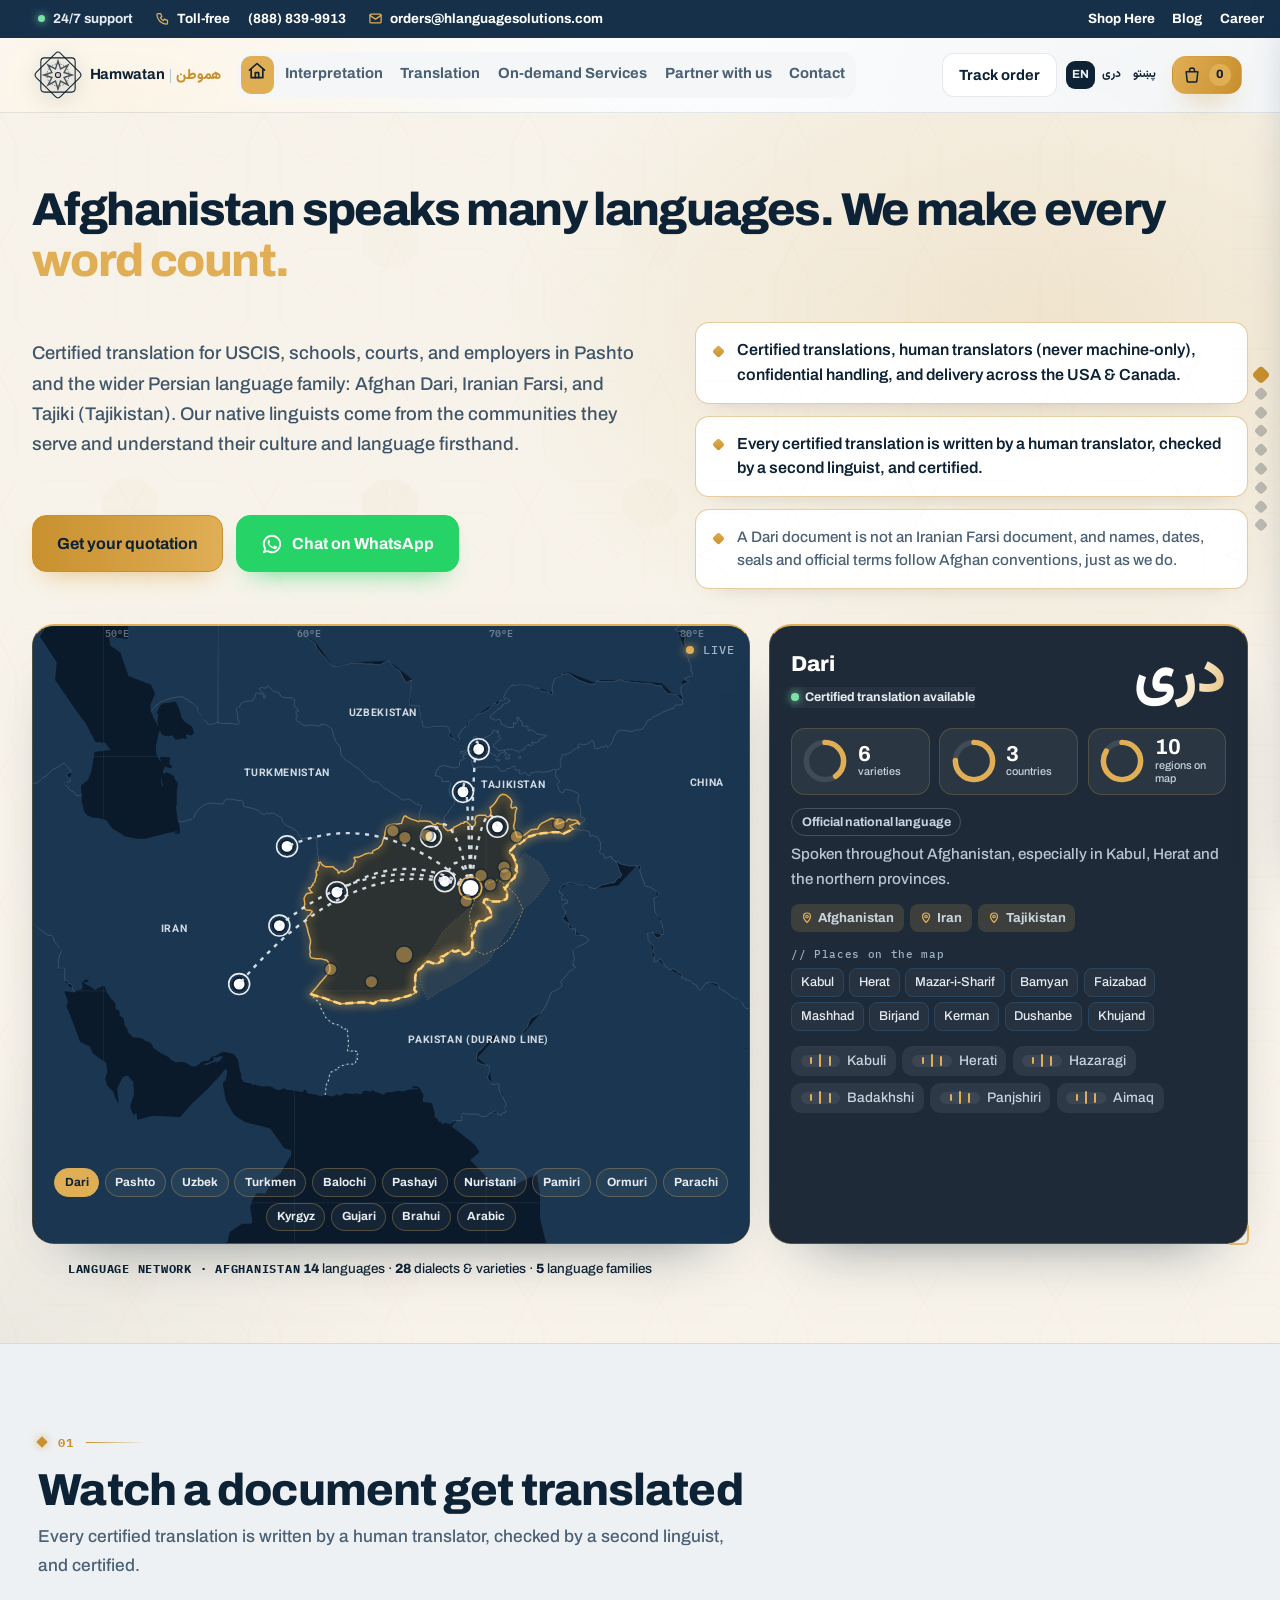
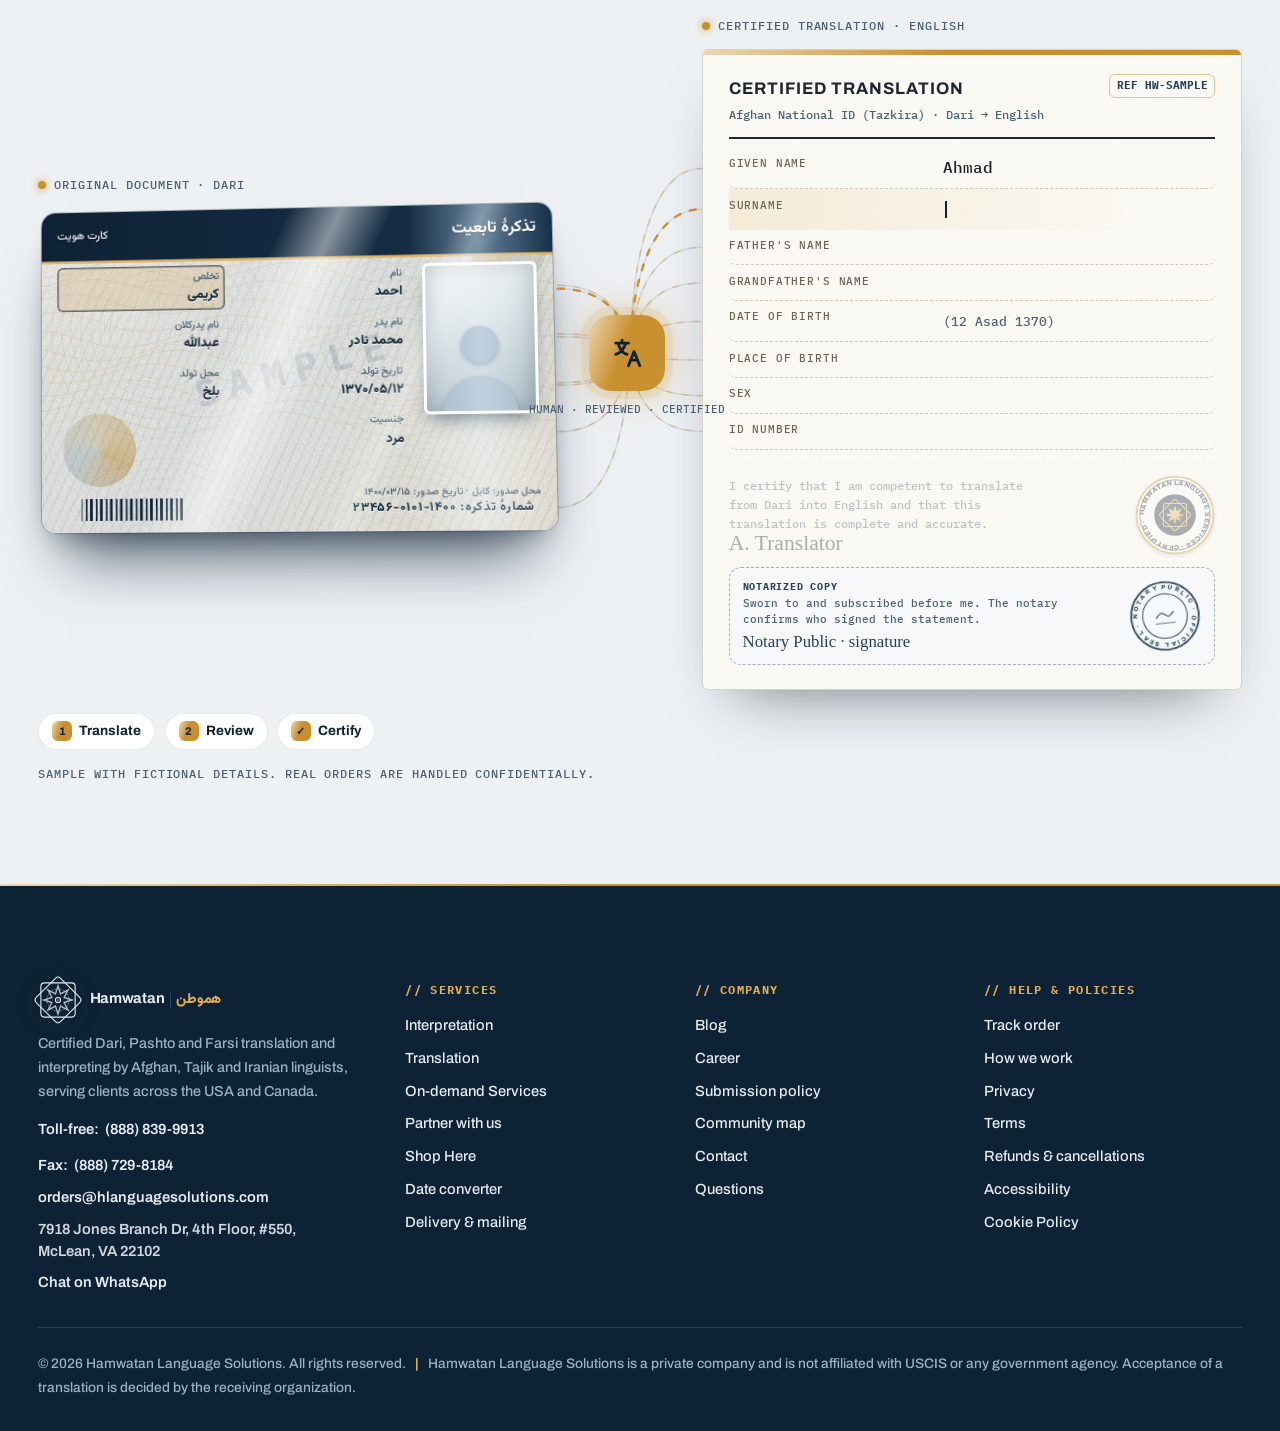
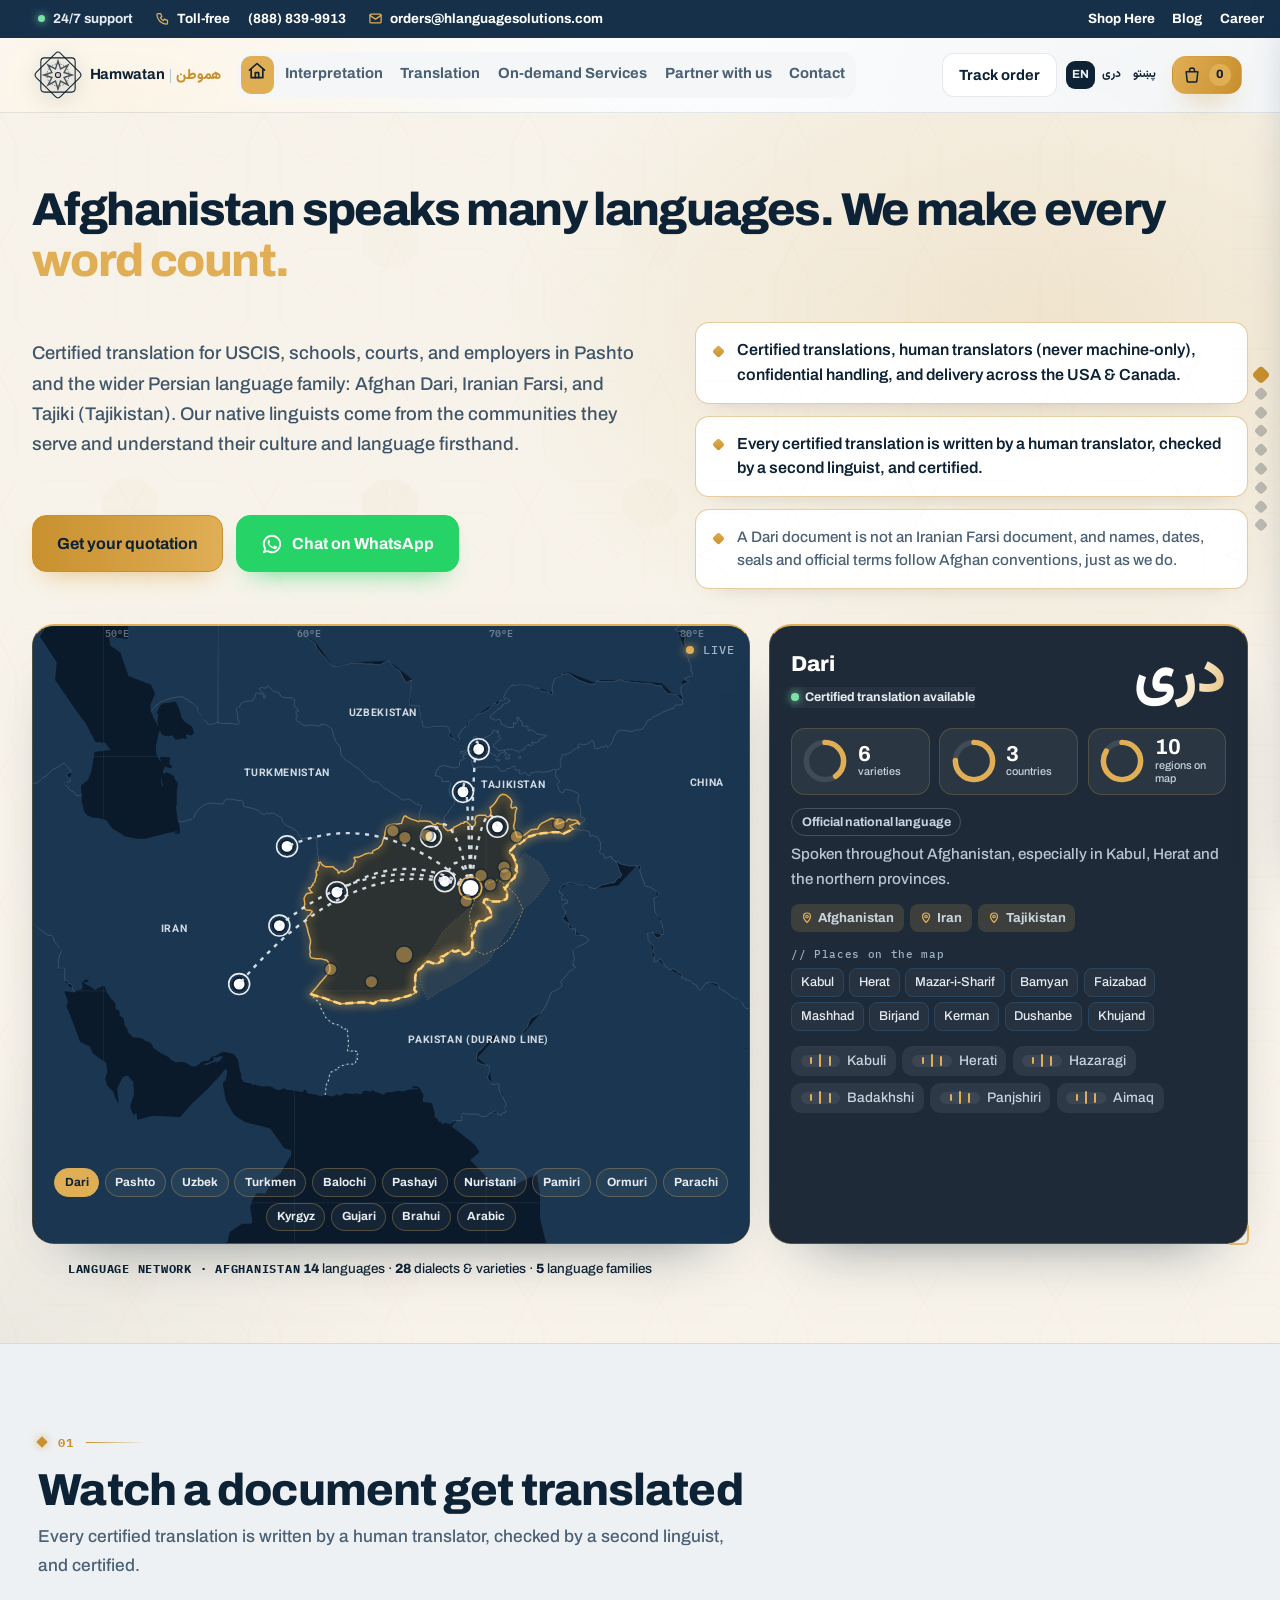
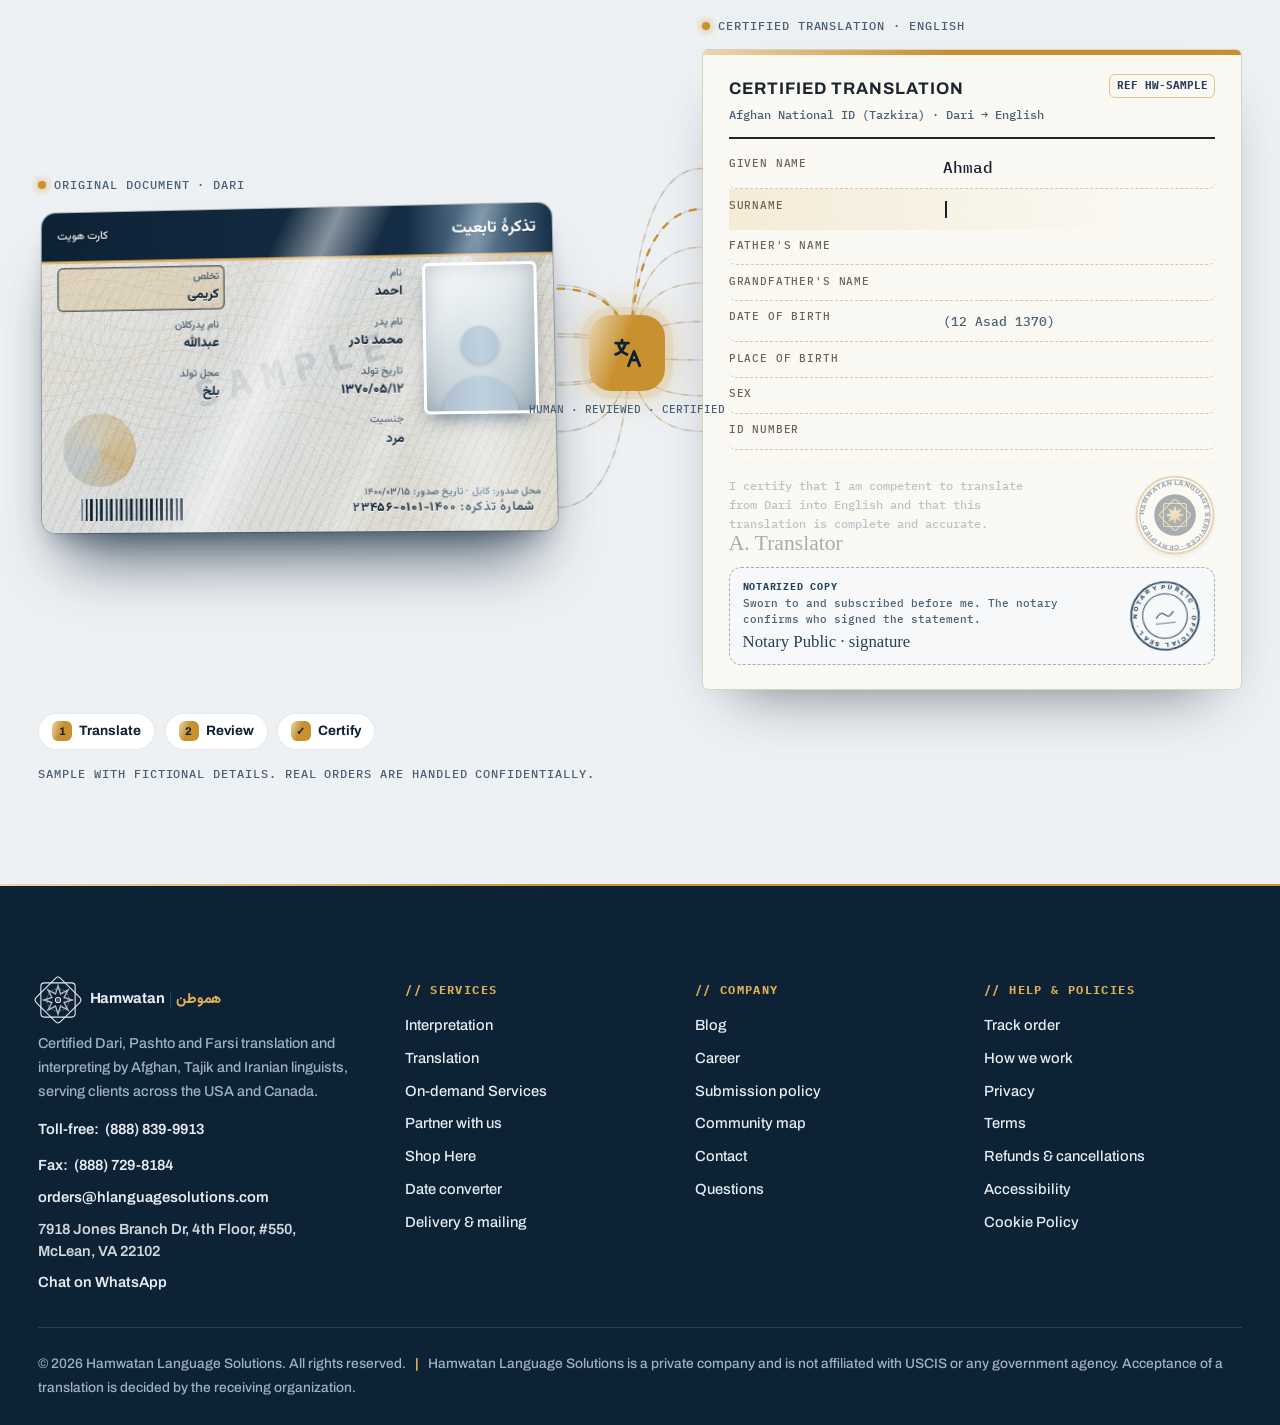
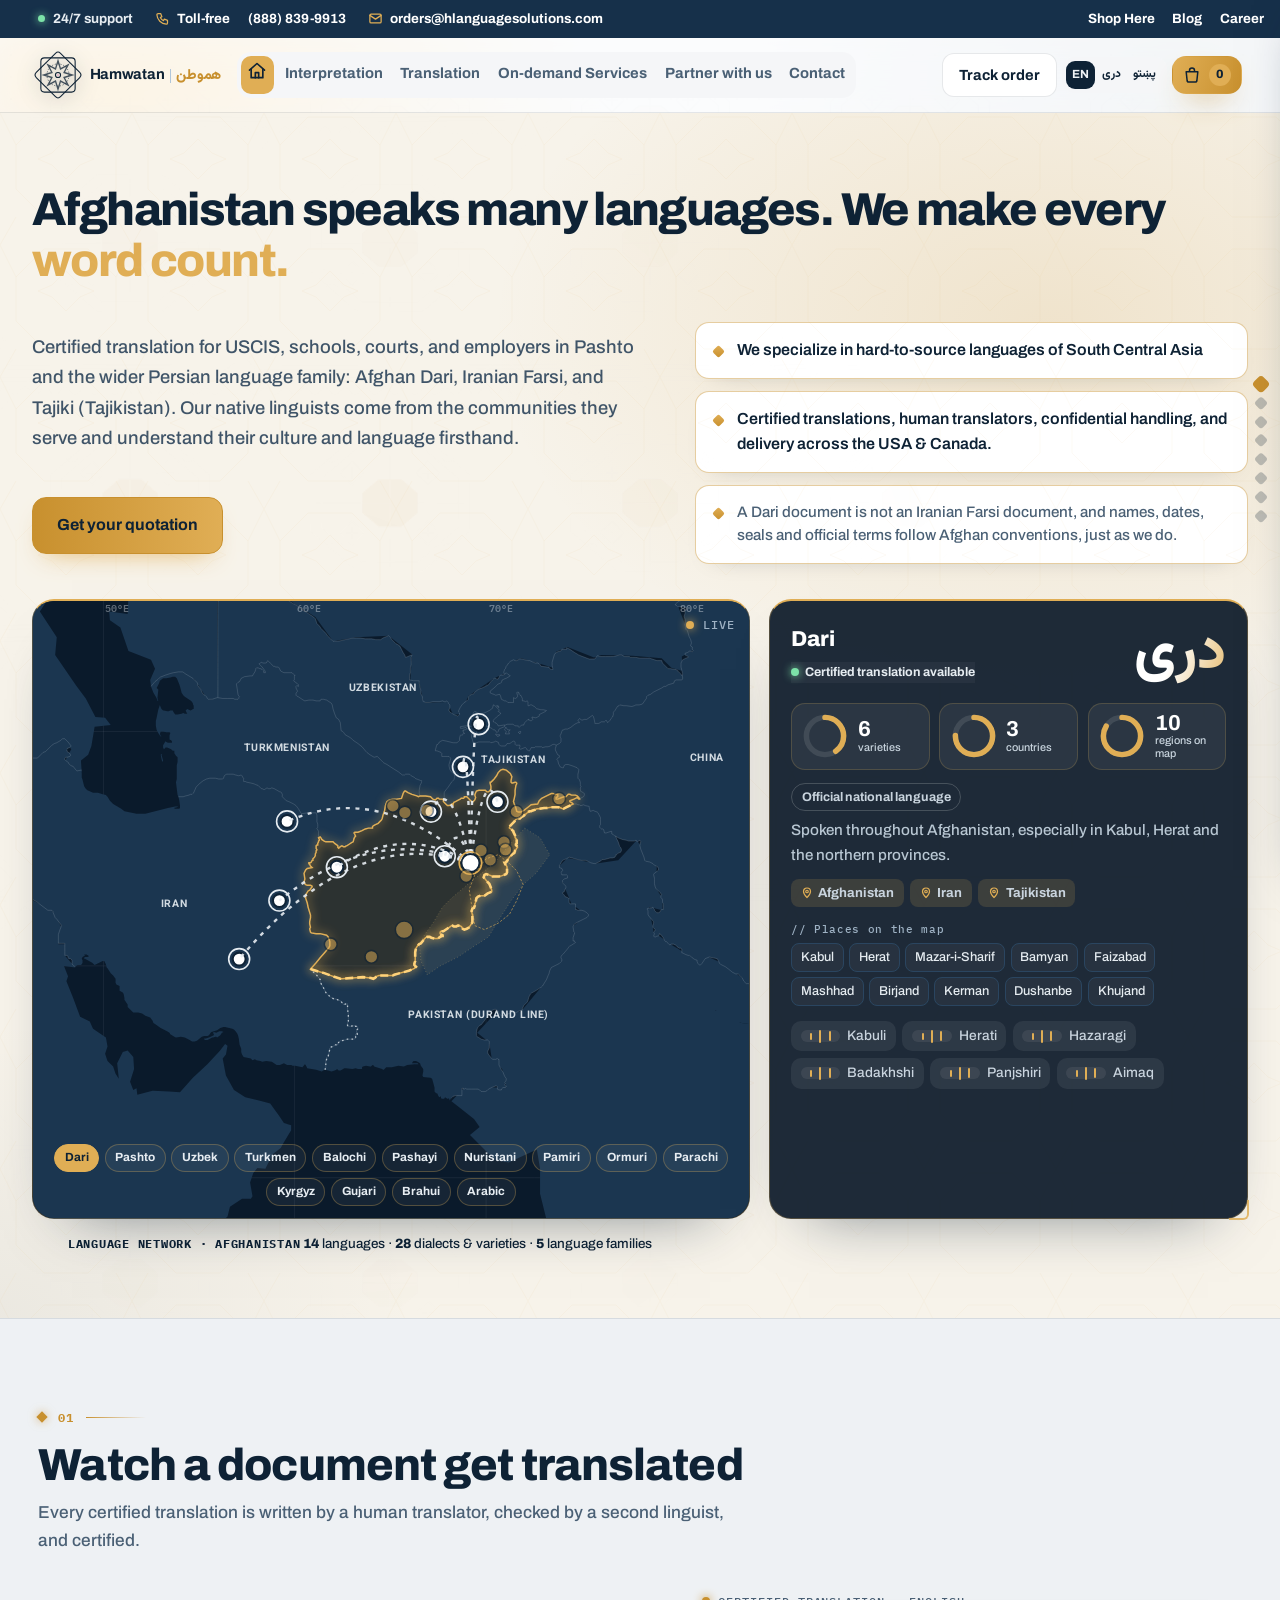
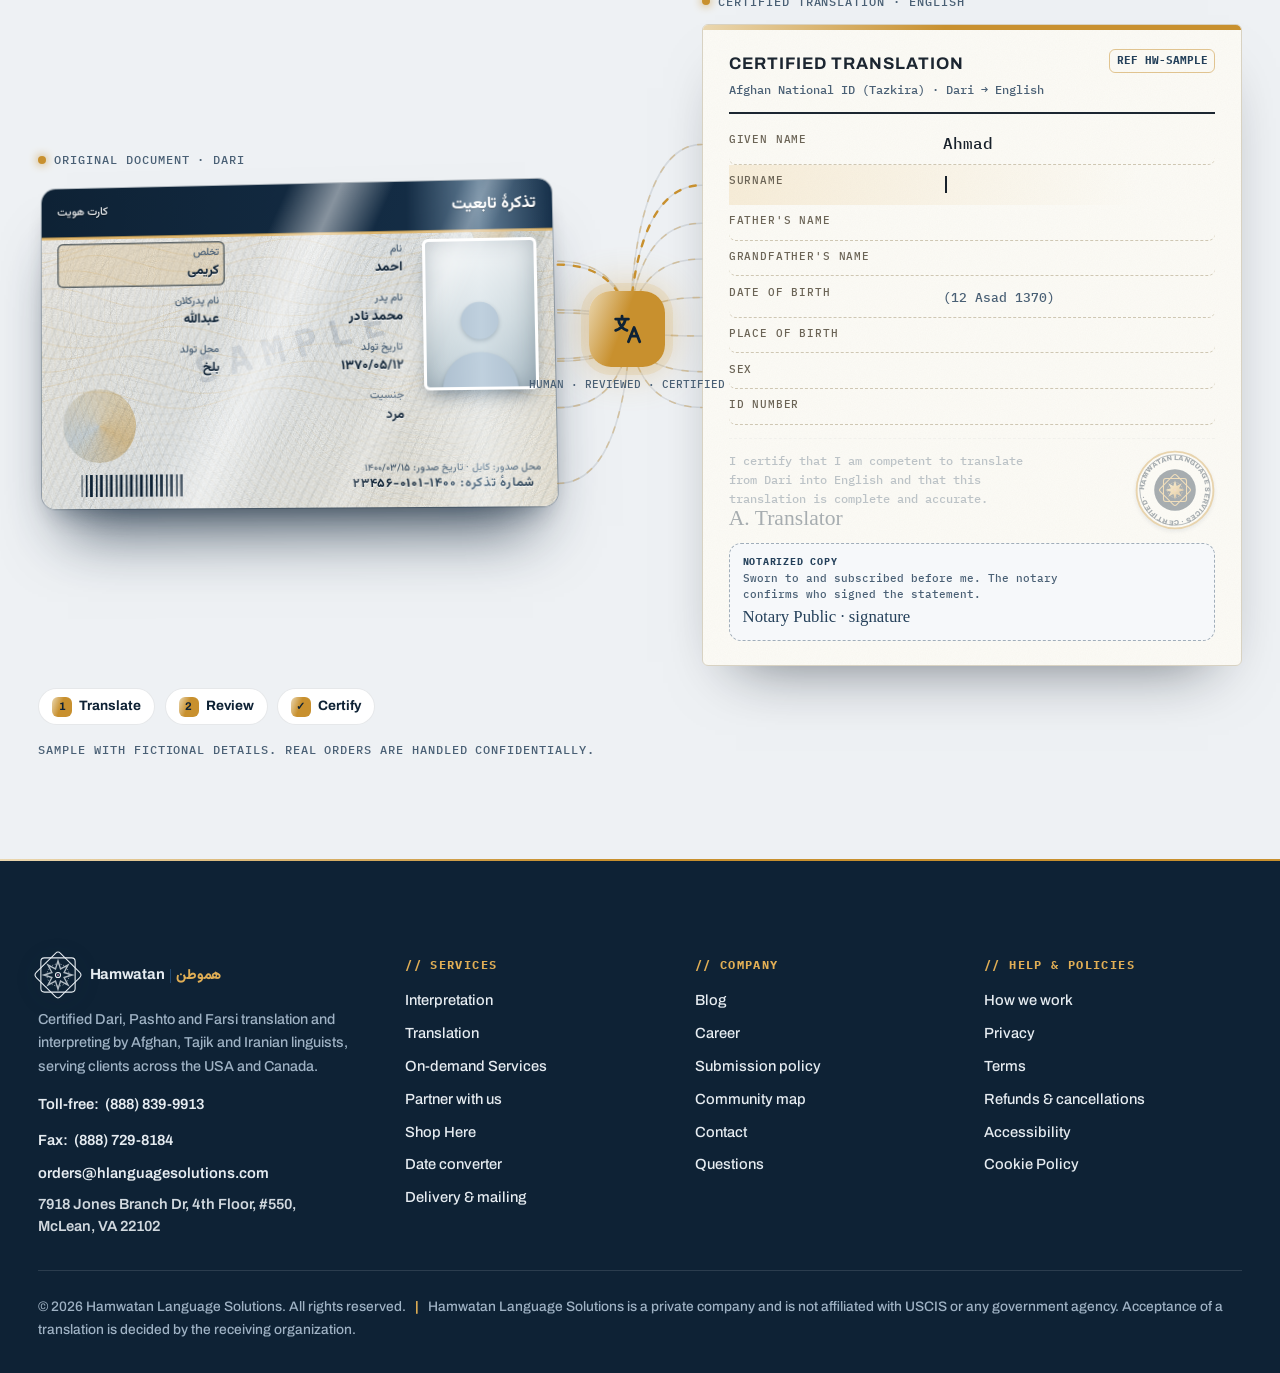
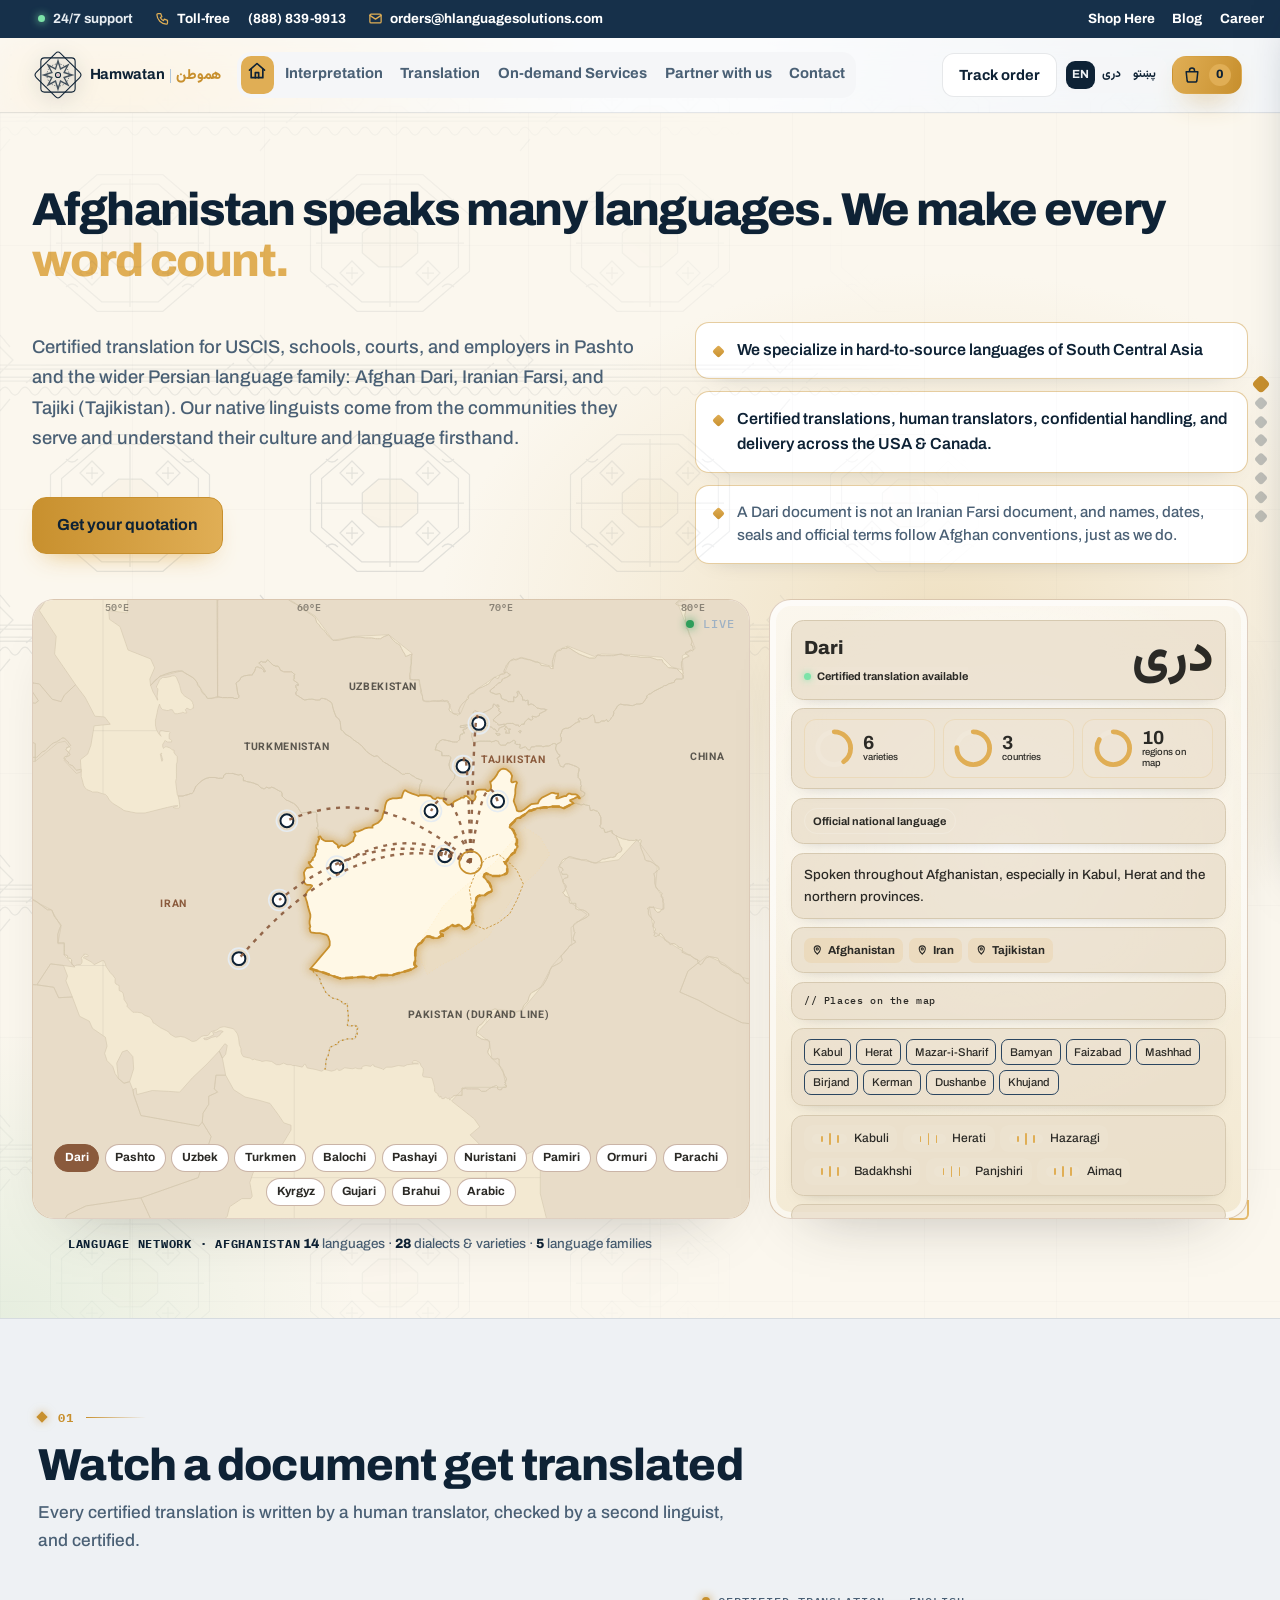
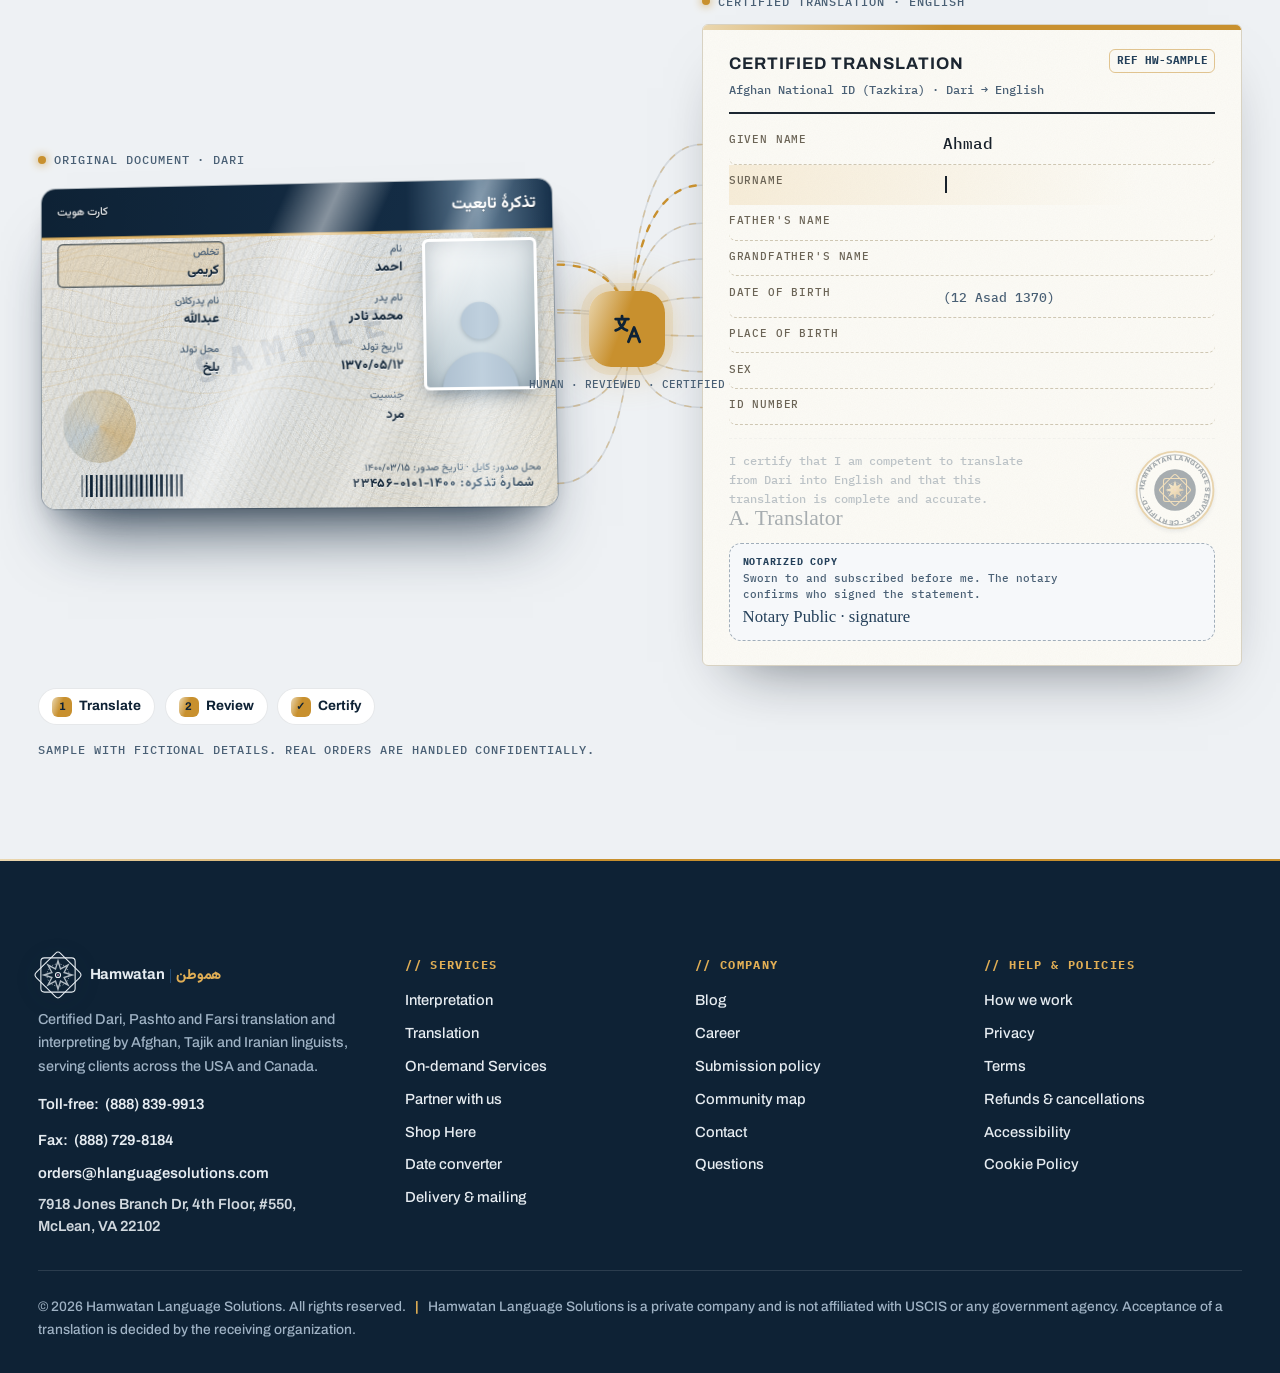
